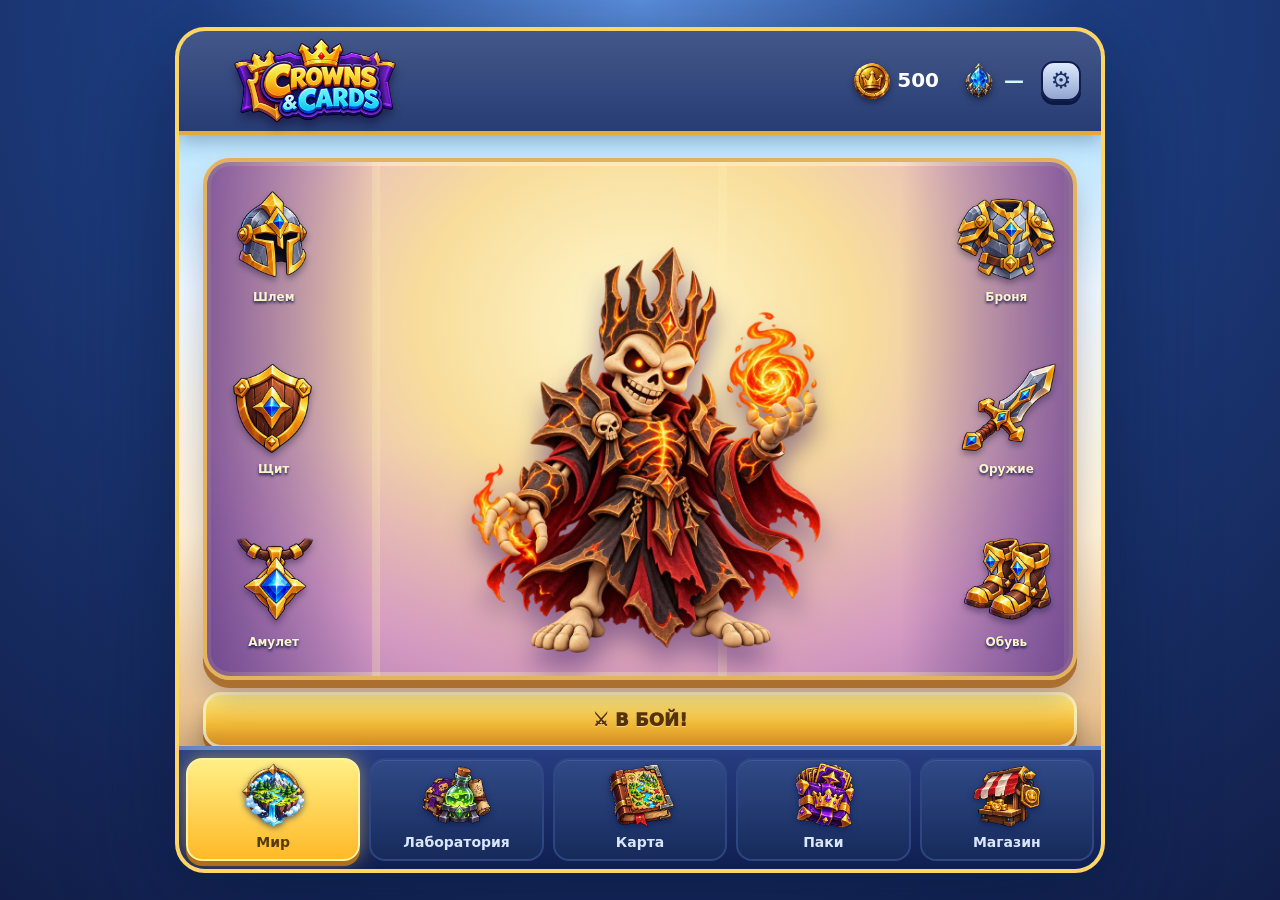
==== index.html @ 40d4e602 "Correct undead/special pack artwork and fill green cover tile" ====
<!DOCTYPE html>

<html lang="ru">
<head>
<base href="https://spyder2019-hue.github.io/Crowns-and-Cards/">
<meta charset="utf-8"/><meta content="#172532" name="theme-color"/><meta content="yes" name="apple-mobile-web-app-capable"/><meta content="width=device-width, initial-scale=1" name="viewport"/>
<title>Crowns &amp; Cards — Пять королевств · Мультяшное меню</title>
<meta name="cc-build" content="20261028-correct-packs-v10"><link rel="icon" type="image/webp" href="assets/branding/crowns-cards-logo.webp?art=20261026b">
<style>
/* css/00-base-and-early-ui.css */
/* Original style block 0 */

:root{--bg:#10131b;--panel:#1b2130;--panel2:#252d40;--gold:#e8bd69;--text:#f3f0e8;--muted:#a9b1c3;--red:#d86c6c;--green:#77c99a}*{box-sizing:border-box}body{margin:0;background:radial-gradient(ellipse at top,#263148 0,#10131b 55%);color:var(--text);font:15px/1.45 system-ui,-apple-system,Segoe UI,sans-serif;min-height:100vh}button{font:inherit;cursor:pointer;border:1px solid #59627a;border-radius:10px;padding:10px 13px;background:#303a50;color:var(--text);transition:.15s}button:hover{filter:brightness(1.15)}button:disabled{opacity:.4;cursor:not-allowed}.primary{background:#805d2e;border-color:#c49b51}.danger{background:#572f3b;border-color:#9b5965}.app{max-width:1100px;margin:auto;padding:16px}.top{display:flex;align-items:center;justify-content:space-between;gap:12px;flex-wrap:wrap;padding:14px 16px;background:#171d29e8;border:1px solid #3b455a;border-radius:16px;margin-bottom:14px}.brand{font-weight:900;letter-spacing:1px;color:var(--gold);font-size:20px}.sub{font-size:12px;color:var(--muted)}.resources{display:flex;gap:8px;flex-wrap:wrap}.resource{background:#252d3c;padding:7px 10px;border-radius:9px;border:1px solid #3a4458}.nav{display:flex;gap:8px;flex-wrap:wrap;margin-bottom:14px}.nav button.active{background:var(--gold);color:#231b10;border-color:var(--gold);font-weight:800}.layout{display:grid;grid-template-columns:1.2fr .8fr;gap:14px}.panel{background:#191f2beF;border:1px solid #3a4357;border-radius:16px;padding:16px;min-width:0}.panel h2,.panel h3{margin:0 0 10px}.muted{color:var(--muted)}.hero{display:flex;align-items:center;gap:14px}.portrait{width:76px;height:76px;border-radius:16px;background:linear-gradient(145deg,#7d5a31,#292b3d);display:grid;place-items:center;font-size:42px;border:1px solid #b88b49;flex-shrink:0}.bar{height:8px;background:#353d50;border-radius:20px;overflow:hidden;margin:5px 0 10px}.bar span{display:block;height:100%;background:var(--green)}.places,.cards{display:grid;grid-template-columns:repeat(auto-fit,minmax(135px,1fr));gap:10px}.place{background:linear-gradient(145deg,#29364a,#1a202d);border:1px solid #46516a;border-radius:13px;padding:12px;display:flex;flex-direction:column;gap:8px}.place .emoji{font-size:30px}.place strong{font-size:15px}.place small{color:var(--muted);min-height:35px}.unit{position:relative;text-align:left;min-height:155px;padding:10px;background:linear-gradient(160deg,#343d51,#1c2230);border:1px solid #606b82;border-radius:12px;display:flex;flex-direction:column;gap:4px}.unit .art{font-size:35px}.unit .count{position:absolute;right:8px;top:8px;background:#10131be8;border-radius:8px;padding:2px 7px;color:var(--gold);font-size:12px}.unit .type{color:var(--gold);font-size:11px;text-transform:uppercase;letter-spacing:.5px}.unit .stats{color:#c6ccda;font-size:12px;margin-top:auto}.filters{display:flex;gap:8px;flex-wrap:wrap;margin:10px 0}.battle-head{display:flex;justify-content:space-between;gap:10px;flex-wrap:wrap;align-items:center}.arena{display:grid;grid-template-columns:repeat(4,minmax(0,1fr));gap:7px;margin:14px 0}.tile{aspect-ratio:1/1;display:flex;align-items:center;justify-content:center;flex-direction:column;padding:4px;background:#202a31;border:1px solid #4c5c64;border-radius:10px;min-width:0}.tile.player{background:#213b36;border-color:#6eaa91}.tile.enemy{background:#452b35;border-color:#a86574}.tile.selected{outline:3px solid var(--gold);outline-offset:1px}.tile .uniticon{font-size:clamp(20px,4vw,32px)}.tile small{font-size:10px;color:#e4e6eb}.battle-log{background:#10151f;border:1px solid #343e50;border-radius:10px;padding:10px;max-height:135px;overflow:auto;color:#c5ccda;font-size:13px}.actions{display:flex;gap:8px;flex-wrap:wrap}.empty{padding:24px;text-align:center;color:var(--muted);border:1px dashed #46516a;border-radius:12px}.notice{padding:10px;border-radius:10px;background:#2a3028;border:1px solid #566548;color:#d5e4c8;margin-bottom:10px}.footer{color:#7e879a;text-align:center;padding:20px 0;font-size:12px}.hidden{display:none!important}@media(max-width:720px){.app{padding:9px}.layout{grid-template-columns:1fr}.panel{padding:13px}.top{padding:12px}.unit{min-height:140px}.arena{gap:5px}.tile{border-radius:7px}}


/* Original style block 1 */

:root{--bg:#090d16;--panel:#141b29;--panel2:#202b40;--gold:#f3cf83;--text:#f8f1df;--muted:#b5bdce;--red:#e46d73;--green:#8fe0ae}
body{background:radial-gradient(ellipse at 50% -15%,#52617b 0%,#202c42 26%,#0b111d 64%,#070a11 100%);background-attachment:fixed;font-family:Georgia,'Times New Roman',serif;letter-spacing:.1px}
body:before{content:"";position:fixed;inset:0;pointer-events:none;opacity:.16;background-image:radial-gradient(#e9d3a0 .65px,transparent .65px);background-size:19px 19px;mask-image:linear-gradient(to bottom,black,transparent 85%);z-index:-1}
.app{max-width:1240px;padding:18px}
.top{position:relative;overflow:hidden;background:linear-gradient(105deg,rgba(14,20,33,.98),rgba(34,40,57,.94) 55%,rgba(70,52,36,.92));border:1px solid #9d804d;border-radius:8px;padding:17px 20px;box-shadow:0 10px 30px #0007,inset 0 0 0 3px #c2a46a12;margin-bottom:12px}
.top:after{content:"✦";position:absolute;right:30%;top:-38px;font-size:170px;color:#f4d38a;opacity:.055;pointer-events:none}
.brand{font-family:Georgia,serif;font-size:clamp(20px,3vw,29px);letter-spacing:3px;color:#f6d995;text-shadow:0 2px 14px #e6b45a44}
.sub{font-family:system-ui,sans-serif;letter-spacing:.5px}
.resource{background:linear-gradient(180deg,#30374a,#171d2a);border:1px solid #8b744c;border-radius:4px;box-shadow:inset 0 1px #ffffff12;font-family:system-ui,sans-serif}
.nav{gap:6px;margin-bottom:15px;padding:6px;background:#0e1420cc;border:1px solid #39465b;border-radius:7px}
.nav button{flex:1;min-width:100px;border-radius:4px;background:linear-gradient(#29354b,#171e2c);border-color:#58647a;font-family:system-ui,sans-serif}
.nav button.active{background:linear-gradient(#ffe5a0,#c39a50);color:#241a0c;border-color:#ffe4a0;box-shadow:0 0 18px #d7a84d30}
.panel{position:relative;overflow:hidden;background:linear-gradient(145deg,rgba(28,37,54,.97),rgba(13,19,30,.98));border:1px solid #6c624f;border-radius:7px;padding:18px;box-shadow:0 12px 28px #0004,inset 0 1px #ffffff09}
.panel:before{content:"";position:absolute;top:0;left:0;right:0;height:2px;background:linear-gradient(90deg,transparent,#e4c17b,#6e7f9b,transparent);opacity:.8}
.panel h2{font-size:clamp(21px,2.4vw,27px);color:#f0d49a;text-shadow:0 2px 12px #0008}
.panel h3{color:#e9d6ad}
button{border-radius:4px;background:linear-gradient(#3a4961,#202b3c);border-color:#64728a;box-shadow:0 3px 0 #090d15, inset 0 1px #ffffff13;font-family:system-ui,sans-serif}
button:active{transform:translateY(1px);box-shadow:0 1px 0 #090d15}
.primary{background:linear-gradient(#d7b36d,#8b632e);border-color:#f0d28b;color:#1c160c;font-weight:800;text-shadow:0 1px #fff4}
.danger{background:linear-gradient(#874a50,#4d2733);border-color:#c37b7e}
.layout{gap:16px}
.places{grid-template-columns:repeat(auto-fit,minmax(170px,1fr));gap:12px}
.place{position:relative;overflow:hidden;min-height:220px;justify-content:flex-start;background:linear-gradient(155deg,#344b51 0%,#1c2c36 46%,#151c2b 100%);border:1px solid #71806d;border-radius:5px;padding:14px;box-shadow:inset 0 0 30px #0a101c66,0 5px 12px #0003}
.place:nth-child(2){background:linear-gradient(155deg,#5b4c49,#302b38 48%,#161c2b);border-color:#93816e}
.place:nth-child(3){background:linear-gradient(155deg,#653d39,#3b2632 45%,#171a28);border-color:#a76b5b}
.place:after{content:"";position:absolute;inset:0;pointer-events:none;background:linear-gradient(0deg,#080d17d9,transparent 72%)}
.place>*{position:relative;z-index:1}
.place .emoji{font-size:55px;filter:drop-shadow(0 6px 6px #0008);margin:2px 0 4px}
.place strong{font-size:18px;color:#f6e7c5}
.place small{font-family:system-ui,sans-serif;min-height:44px}
.place .sub{font-family:system-ui,sans-serif}
.hero{background:linear-gradient(110deg,#242e41,#121a28);padding:12px;border:1px solid #555d70;border-radius:5px}
.portrait{border-radius:5px;width:88px;height:88px;background:radial-gradient(circle at 50% 28%,#e8c878,#7e5735 45%,#22283b 76%);border:2px solid #e0bb6a;box-shadow:0 0 0 3px #d5b46a1a,0 6px 16px #0005}
.bar{height:9px;border:1px solid #566078;background:#0b111b;border-radius:2px}
.bar span{background:linear-gradient(90deg,#64ae85,#b7e4a1)}
.unit{overflow:hidden;min-height:190px;border-radius:5px;border:1px solid #6f7182;background:linear-gradient(155deg,#3d4559,#252b3d 55%,#171d2b);box-shadow:inset 0 1px #ffffff15,0 6px 12px #0003;transition:transform .18s,border-color .18s,box-shadow .18s}
.unit:hover{transform:translateY(-3px);border-color:#e3c47b;box-shadow:0 9px 22px #0006,0 0 16px #d6b15d1a}
.unit:before{content:"";position:absolute;inset:0;pointer-events:none;background:linear-gradient(135deg,#ffffff12,transparent 36%,#080c151c)}
.unit .art{height:92px;display:grid;place-items:center;margin:-10px -10px 4px;background:radial-gradient(ellipse at 50% 100%,#c3a15c44,transparent 66%),linear-gradient(180deg,#48546a,#252d40);font-size:52px;filter:drop-shadow(0 5px 5px #0008)}
.unit .type{font-family:system-ui,sans-serif;letter-spacing:1px}
.unit .stats{font-family:system-ui,sans-serif}
.unit .count{border:1px solid #8f784c;border-radius:3px;color:#ffe2a0}
.arena{gap:8px;padding:10px;background:radial-gradient(ellipse at center,#35433d,#111923 75%);border:1px solid #766648;border-radius:5px;box-shadow:inset 0 0 30px #0008}
.tile{border-radius:4px;background:linear-gradient(145deg,#283a3b,#18252b);border:1px solid #50665e;box-shadow:inset 0 0 10px #0004}
.tile.player{background:linear-gradient(145deg,#315b4c,#1b3835);border-color:#8ac6a4;box-shadow:inset 0 0 14px #9ee8bc17}
.tile.enemy{background:linear-gradient(145deg,#613b47,#321f2b);border-color:#bd7781;box-shadow:inset 0 0 14px #f38b9915}
.tile.selected{outline:3px solid #f7d47f;box-shadow:0 0 18px #f1cb6b55;z-index:2}
.tile .uniticon{filter:drop-shadow(0 3px 2px #0008)}
.battle-log{font-family:system-ui,sans-serif;background:#0b111b;border-color:#4b5366}
.notice{background:linear-gradient(90deg,#343b2a,#252e28);border-color:#849366}
.footer{font-family:system-ui,sans-serif;letter-spacing:.4px}
@media(max-width:720px){.app{padding:8px}.top{padding:13px}.resources{width:100%}.resource{flex:1;text-align:center}.panel{padding:13px}.place{min-height:205px}.unit{min-height:175px}.unit .art{height:80px;font-size:46px}.nav button{min-width:calc(50% - 8px)}.arena{padding:6px;gap:5px}}


/* Original style block 2 */

.world-banner{position:relative;min-height:245px;display:flex;align-items:center;overflow:hidden;margin:0 0 16px;padding:27px 30px;border:1px solid #9c8150;border-radius:7px;background:linear-gradient(90deg,#111927 0%,#1d2a3b 48%,#342e37 100%);box-shadow:0 14px 35px #0006,inset 0 0 0 3px #d8b56b0d}
.world-banner:before{content:"";position:absolute;inset:0;background:linear-gradient(90deg,#101724 0%,#101724e8 38%,#10172435 75%,#10172477),radial-gradient(ellipse at 75% 45%,#c98c4a44,transparent 42%)}
.banner-copy{position:relative;z-index:2;max-width:570px}.eyebrow{font:700 11px/1.4 system-ui,sans-serif;letter-spacing:3px;color:#e5bf76}.banner-copy h1{font-size:clamp(30px,4.5vw,52px);line-height:.99;letter-spacing:-1px;margin:13px 0;color:#fff0d0;text-shadow:0 4px 16px #0008}.banner-copy h1 span{color:#f0c66e}.banner-copy p{font:14px/1.65 system-ui,sans-serif;color:#c1c8d5;max-width:440px;margin:14px 0 0}.banner-art{position:absolute;inset:0 0 0 45%;overflow:hidden;background:radial-gradient(ellipse at 66% 70%,#b36b3b66,transparent 45%)}.banner-art:before{content:"";position:absolute;bottom:-65px;left:3%;width:100%;height:155px;background:linear-gradient(160deg,#35463f,#111925 70%);clip-path:polygon(0 100%,10% 38%,20% 60%,35% 10%,48% 55%,62% 24%,78% 57%,90% 12%,100% 45%,100% 100%)}.moon{position:absolute;right:23%;top:23px;width:96px;height:96px;border-radius:50%;background:radial-gradient(circle at 35% 30%,#fff1c9,#d8a75f 65%,#8a573d);box-shadow:0 0 40px #efc36d55}.banner-dragon{position:absolute;right:11%;top:34px;font-size:clamp(75px,11vw,130px);filter:drop-shadow(0 10px 8px #0009);transform:rotate(-9deg)}.banner-hero{position:absolute;right:46%;bottom:17px;font-size:clamp(50px,7vw,83px);filter:drop-shadow(0 8px 6px #000a)}.banner-spark{position:absolute;right:39%;top:34%;font-size:34px;color:#ffe3a0;text-shadow:0 0 18px #f3cb70}.world-banner+ .layout{position:relative}
@media(max-width:620px){.world-banner{min-height:260px;padding:22px 18px;align-items:flex-start}.banner-copy{max-width:78%}.banner-copy h1{font-size:34px}.banner-copy p{font-size:12px;max-width:270px}.banner-art{left:25%;opacity:.72}.moon{width:64px;height:64px;right:17%;top:28px}.banner-dragon{right:0;top:67px;font-size:82px}.banner-hero{right:48%;bottom:10px;font-size:56px}.banner-spark{right:33%;top:39%}}


/* Original style block 3 */

.collection-toolbar{display:flex;align-items:center;justify-content:space-between;gap:12px;margin:14px 0 8px;padding:10px 12px;border:1px solid #61543c;background:#0b111bd9;color:#e7d5ad;font:11px/1.4 system-ui,sans-serif;letter-spacing:1.3px}
.collection-toolbar strong{font-size:13px;color:#ffe3a0;letter-spacing:.3px}
.collection-grid{display:grid;grid-template-columns:repeat(auto-fill,minmax(165px,1fr));gap:15px;align-items:stretch}
.trading-card{--rarity:#8b9ab0;position:relative;isolation:isolate;display:flex;flex-direction:column;min-width:0;padding:7px;border:1px solid var(--rarity);border-radius:8px;background:linear-gradient(145deg,#4b4c56,#191f2d 45%,#0c111c);box-shadow:0 7px 15px #0007,inset 0 0 0 2px #f4e1b01a;overflow:hidden;transition:transform .18s,box-shadow .18s,border-color .18s}
.trading-card:hover{transform:translateY(-5px) rotate(-.4deg);box-shadow:0 14px 25px #0009,0 0 16px color-mix(in srgb,var(--rarity) 28%,transparent)}
.trading-card:before{content:"";position:absolute;inset:3px;border:1px solid color-mix(in srgb,var(--rarity) 55%,transparent);border-radius:5px;pointer-events:none;z-index:-1}
.trading-card:after{content:"";position:absolute;inset:0;pointer-events:none;background:linear-gradient(120deg,#fff1,transparent 27%,transparent 72%,#e9cb7b0a)}
.rarity-обычная{--rarity:#9ca8b8}.rarity-редкая{--rarity:#58b5dc}.rarity-эпическая{--rarity:#bd82ff}.rarity-легендарная{--rarity:#f1c86c}
.tc-top{display:flex;align-items:center;justify-content:space-between;gap:5px;padding:5px 5px 7px;color:#fff2d0;font-weight:800;font-size:13px;text-shadow:0 2px 3px #000;min-height:32px}
.tc-level{font:10px system-ui,sans-serif;color:#ffe3a0;border:1px solid #bba16b88;border-radius:3px;padding:2px 4px;flex-shrink:0}
.tc-art{height:142px;position:relative;display:grid;place-items:center;overflow:hidden;border:1px solid color-mix(in srgb,var(--rarity) 70%,#30394a);border-radius:4px;background:radial-gradient(ellipse at 50% 58%,color-mix(in srgb,var(--rarity) 37%,transparent),transparent 58%),linear-gradient(180deg,#3b4658,#171e2c 78%);box-shadow:inset 0 0 22px #0009}
.tc-art:before,.tc-art:after{content:"";position:absolute;width:90px;height:90px;border:1px solid color-mix(in srgb,var(--rarity) 42%,transparent);transform:rotate(45deg);border-radius:15px}
.tc-art:after{width:112px;height:112px;opacity:.4}
.tc-glow{position:absolute;width:95px;height:95px;border-radius:50%;background:var(--rarity);filter:blur(34px);opacity:.22}
.tc-emoji{position:relative;z-index:1;font-size:clamp(55px,6vw,75px);filter:drop-shadow(0 8px 4px #000a);transform:translateY(-2px)}
.tc-rune{position:absolute;right:7px;bottom:4px;color:var(--rarity);font-size:18px;text-shadow:0 0 10px var(--rarity)}
.tc-info{padding:8px 4px 2px;display:flex;flex-direction:column;gap:5px;flex:1}
.tc-rarity{color:var(--rarity);font:800 10px system-ui,sans-serif;letter-spacing:1.5px;text-transform:uppercase}
.tc-type{font-size:12px;color:#d0d6e2}
.tc-stats{display:grid;grid-template-columns:1fr 1fr;gap:5px;margin-top:5px}
.tc-stats>div{display:flex;flex-direction:column;gap:3px;background:#0c111bd9;border:1px solid #69718466;border-radius:4px;padding:6px}
.tc-stats small{font:9px system-ui,sans-serif;color:#9da8bd;letter-spacing:.6px}
.tc-stats b{font:800 13px system-ui,sans-serif;color:#f8e6bb;white-space:nowrap}
.tc-footer{display:flex;justify-content:space-between;gap:5px;margin-top:7px;padding-top:6px;border-top:1px solid color-mix(in srgb,var(--rarity) 42%,transparent);font:8px system-ui,sans-serif;letter-spacing:.8px;color:#8f9bb0}
.tc-creature-img{position:absolute;inset:0;width:100%;height:100%;object-fit:contain;object-position:center 42%;z-index:2;display:block}.trading-card:has(.tc-creature-img) .tc-art{background:#8c76ac}.trading-card:has(.tc-creature-img) .tc-art:before,.trading-card:has(.tc-creature-img) .tc-art:after,.trading-card:has(.tc-creature-img) .tc-glow{display:none}.trading-card:has(.tc-creature-img) .tc-rune{z-index:3;text-shadow:0 2px 5px #342346}
@media(max-width:480px){.collection-grid{grid-template-columns:repeat(2,minmax(0,1fr));gap:9px}.tc-art{height:120px}.trading-card{padding:6px}.tc-top{font-size:12px}.tc-emoji{font-size:54px}.collection-toolbar{font-size:10px}}


/* Original style block 4 */

.world-rework{font-family:Georgia,'Times New Roman',serif;color:#e6dfc9}.world-heading{display:flex;justify-content:space-between;align-items:center;gap:20px;margin:5px 0 25px}.world-kicker,.side-kicker{font:700 10px/1.5 system-ui,sans-serif;letter-spacing:2.6px;color:#b6a47f}.world-heading h1{font-size:clamp(35px,5vw,62px);font-weight:400;letter-spacing:-1.5px;margin:5px 0 9px;color:#e8dfc6}.world-heading p{font-size:15px;color:#a7ada7;margin:0;max-width:600px;line-height:1.6}.world-chapter{font-size:42px;color:#c9b78b;text-align:center;line-height:1}.world-chapter span{font-size:18px;color:#777f79}.world-chapter small{display:block;font:10px system-ui,sans-serif;letter-spacing:3px;margin-top:8px;color:#9b9e93}.world-grid{display:grid;grid-template-columns:minmax(0,1.8fr) minmax(285px,1fr);gap:20px;align-items:start}.atlas-frame{background:#131d1b;border:1px solid #716a52;padding:8px;box-shadow:0 20px 60px #0007,inset 0 0 0 1px #181d19}.atlas-top{display:flex;justify-content:space-between;padding:10px 12px 15px;color:#b8ad8d;font:10px system-ui,sans-serif;letter-spacing:2px}.atlas-land{position:relative;aspect-ratio:900/650;min-height:390px;overflow:hidden;border:1px solid #69664c;background:#293d36}.atlas-land:after{content:'';position:absolute;inset:0;pointer-events:none;box-shadow:inset 0 0 95px 35px #101817c9}.atlas-terrain{position:absolute;width:100%;height:100%;inset:0}.atlas-node{position:absolute;z-index:2;display:flex;flex-direction:column;align-items:center;gap:6px;transform:translate(-50%,-50%);border:0;background:none;color:#f2e4bd;cursor:pointer;text-shadow:0 2px 9px #000;font-family:Georgia,serif}.atlas-node .node-symbol{display:grid;place-items:center;width:56px;height:56px;border:1px solid #c0ab79;border-radius:50%;background:radial-gradient(circle,#37473b,#15241f);font-size:32px;box-shadow:0 0 0 5px #15231c77,0 5px 22px #000a;transition:.2s}.atlas-node:hover .node-symbol,.atlas-node.chosen .node-symbol{border-color:#f2dba0;box-shadow:0 0 0 5px #d1b47c33,0 0 25px #d2ad6660;transform:scale(1.08)}.node-caption{font:700 10px system-ui,sans-serif;letter-spacing:1px;white-space:nowrap;background:#101d1cbd;padding:5px 8px;border:1px solid #95826066}.atlas-node.forest{left:23%;top:74%}.atlas-node.ruins{left:53%;top:47%}.atlas-node.dragon{left:77%;top:20%}.atlas-compass{position:absolute;right:5%;bottom:13%;font-size:42px;color:#c5b18a;opacity:.7;text-align:center}.atlas-compass small{display:block;font:11px system-ui}.atlas-bottom{position:absolute;z-index:2;bottom:10px;left:12px;font:10px system-ui,sans-serif;color:#c1b797;letter-spacing:1px}.world-side{display:flex;flex-direction:column;gap:16px}.region-details,.expedition-panel{border:1px solid #5c5747;background:linear-gradient(155deg,#242c2a,#151d1c);padding:22px;box-shadow:0 12px 32px #0005}.region-engraving{display:grid;place-items:center;height:100px;margin:14px 0 18px;background:linear-gradient(120deg,#354238,#1c2926);border:1px solid #626b59;color:#c5b488;font-size:70px;text-shadow:0 4px 15px #000}.region-engraving.ruins{background:linear-gradient(120deg,#383b38,#222526)}.region-engraving.dragon{background:linear-gradient(120deg,#44362e,#241e1d)}.region-details h2{font-size:29px;font-weight:400;margin:0 0 8px;color:#e7dcc3}.region-details p{font:13px/1.65 system-ui,sans-serif;color:#b5b9b1;margin:0}.region-rule,.side-divider{height:1px;background:#5e604e;margin:18px 0}.region-stats{display:grid;grid-template-columns:1fr 1fr;gap:12px}.region-stats small{display:block;font:9px system-ui,sans-serif;letter-spacing:1.5px;color:#9fa49a}.region-stats strong{display:block;font:16px Georgia,serif;color:#ddcc9f;margin-top:5px}.march-btn{display:flex;justify-content:space-between;width:100%;padding:14px 16px;margin-top:20px;background:#9b8254;color:#101714;border:1px solid #d2b782;font:700 13px system-ui,sans-serif;letter-spacing:.5px;cursor:pointer}.march-btn:hover{background:#c7a86d}.march-btn:disabled{opacity:.4;cursor:not-allowed}.risk-note{display:block;text-align:center;font:10px/1.5 system-ui,sans-serif;color:#aaa99b;margin-top:10px}.region-cleared{font:12px system-ui;color:#b4c4a0;margin-top:14px}.expedition-panel #hero-summary .hero{gap:10px}.expedition-panel #hero-summary .portrait{font-size:24px}.expedition-panel #hero-summary h3{margin:0}.expedition-panel #army-summary{font:12px/1.8 system-ui,sans-serif;color:#c9c9bb;max-height:135px;overflow:auto;margin-top:10px}.supply-btn{width:100%;margin-top:17px;border:1px solid #77745c;background:transparent;color:#cdbd99;padding:10px;font:12px system-ui,sans-serif;cursor:pointer}.supply-btn:disabled{opacity:.4}.expedition-panel .sub{font-size:11px;color:#8d998f;margin-top:8px}@media(max-width:850px){.world-grid{grid-template-columns:1fr}.world-side{display:grid;grid-template-columns:1fr 1fr}.atlas-land{min-height:350px}}@media(max-width:580px){.world-heading{align-items:flex-start}.world-chapter{display:none}.world-side{grid-template-columns:1fr}.atlas-land{min-height:285px}.atlas-top{font-size:8px;letter-spacing:1px}.atlas-node .node-symbol{width:42px;height:42px;font-size:24px}.node-caption{font-size:8px;letter-spacing:0}.atlas-bottom{font-size:8px}.region-engraving{height:70px;font-size:45px}}


/* Original style block 5 */
.gothic-world{max-width:850px;margin:auto;font-family:Georgia,serif}.gothic-hero-scene{height:clamp(410px,66vw,600px);position:relative;overflow:hidden;border:1px solid #746247;border-radius:5px;background:radial-gradient(ellipse at 50% 30%,#4b4c57 0%,#1b222b 42%,#0d1017 80%)}.gothic-moon{position:absolute;top:8%;left:40%;width:180px;aspect-ratio:1;border-radius:50%;background:#b6b3a4;filter:blur(8px);opacity:.17}.gothic-arches{position:absolute;inset:0;background:repeating-linear-gradient(90deg,transparent 0 19%,#080a0e 19.5% 21%,transparent 21.5% 39%);opacity:.38}.hero-figure{position:absolute;bottom:-40px;left:50%;transform:translateX(-50%);height:93%;width:min(76%,380px);filter:drop-shadow(0 20px 18px #000)}.hero-figure svg{height:100%;width:100%}.scene-shade{position:absolute;inset:0;background:linear-gradient(0deg,#0c0e13 0%,transparent 37%)}.scene-caption{position:absolute;bottom:22px;left:24px;right:24px;text-align:center}.scene-caption span{font:11px system-ui;letter-spacing:2px;color:#c4a977}.scene-caption h1{font:normal 42px Georgia,serif;margin:4px;color:#f1e5cc}.scene-caption p{color:#c6c0b7;margin:0}.world-simple-actions{display:grid;grid-template-columns:1fr 1fr;gap:10px;margin:13px 0 26px}.world-simple-actions button{border-radius:4px;background:#28252a;border-color:#796449;color:#e9d7b5;padding:15px}.world-simple-actions button:first-child{background:#806443;color:#fff0d6}.world-simple-bottom{max-width:650px;margin:auto}.world-simple-title{font-size:24px;margin:0 0 12px;color:#e5d7be}.world-locations{display:grid;gap:8px;margin-bottom:16px}.world-locations button{display:flex;justify-content:space-between;text-align:left;border-radius:3px;background:#1c2028;border:1px solid #41434b;padding:15px 17px;color:#e5ddcc}.world-locations button.selected{border-color:#c3a574;background:#303039}.world-locations span{font-size:23px;line-height:18px;color:#bda47b}.gothic-world .region-details{margin:0 0 14px;border-radius:4px}.gothic-world .region-engraving{display:none}.gothic-world .expedition-panel{margin-bottom:25px;border-radius:4px}.gothic-world .expedition-panel #hero-summary{margin-top:12px}@media(max-width:550px){.gothic-hero-scene{height:450px}.hero-figure{height:86%;bottom:-22px}.scene-caption h1{font-size:34px}.world-simple-actions button{font-size:13px}}.hero-upgrade-menu,.settings-menu{margin:12px 0;border:1px solid #635640;background:#1a1a21;padding:12px;color:#e4d3b0}.hero-upgrade-menu summary,.settings-menu summary{cursor:pointer;font-weight:600}.upgrade-inner{padding:10px 0 0}.upgrade-inner button{margin-top:10px}.settings-menu{margin-top:22px}


/* Original style block 6 */

/* Compact gothic hero screen, no gameplay changes */
.gothic-world{max-width:850px;margin:auto}
.gothic-hero-scene{height:265px!important;min-height:0!important;margin-bottom:8px!important}
.hero-figure{height:100%!important;bottom:-38px!important;right:8%!important}
.scene-caption{bottom:14px!important;left:20px!important}
.scene-caption h1{font-size:30px!important;margin:3px 0!important}
.scene-caption p{font-size:12px!important;margin:2px 0!important}
.world-simple-actions{margin:8px 0 15px!important;gap:8px!important}
.world-simple-actions button{padding:9px 12px!important;font-size:13px!important}
.world-simple-title{font-size:18px!important;margin:0 0 8px!important}
.world-locations{gap:5px!important;margin-bottom:10px!important}
.world-locations button{padding:9px 12px!important;font-size:13px!important}
.gothic-world .region-details,.gothic-world .expedition-panel{padding:12px!important;margin-bottom:10px!important}
.gothic-world .region-details h2{font-size:20px!important}
.gothic-world .expedition-panel .hero{padding:7px!important;gap:9px!important}
.gothic-world .expedition-panel .portrait{width:42px!important;height:42px!important;font-size:24px!important;border-radius:5px!important}
.gothic-world .expedition-panel .hero h3{font-size:16px!important;margin:0!important}
.gothic-world .expedition-panel .hero+.muted{font-size:12px!important}
.hero-upgrade-menu,.settings-menu{padding:8px 10px!important;margin:8px 0!important;font-size:13px!important}
.gothic-world #army-summary{font-size:12px!important;line-height:1.5!important;columns:2}
.gothic-world .side-kicker{font-size:9px!important}
@media(max-width:550px){.gothic-hero-scene{height:230px!important}.hero-figure{height:94%!important;right:-4%!important;bottom:-22px!important}.scene-caption h1{font-size:27px!important}.scene-caption{left:13px!important}.world-simple-actions button{padding:9px 6px!important}.gothic-world .region-details,.gothic-world .expedition-panel{padding:10px!important}}


/* Original style block 7 */

.world-stage{display:grid;grid-template-columns:minmax(0,1.35fr) minmax(280px,1fr);gap:12px;align-items:stretch}
.world-stage .gothic-hero-scene{height:auto!important;min-height:310px!important;margin:0!important}
.world-stage .world-simple-bottom{min-width:0;margin:0!important;padding:12px!important;background:#151a25;border:1px solid #65573f;border-radius:7px}
.world-stage .region-details{padding:9px!important;margin:8px 0!important}
.world-stage .region-engraving{display:none!important}
.world-stage .region-details h2{font-size:17px!important;margin:4px 0!important}
.world-stage .region-details p{font-size:12px!important;margin:4px 0!important}
.world-stage .region-stats{margin:7px 0!important}
.world-stage .world-simple-title{font-size:16px!important}
.world-stage .world-locations{gap:5px!important}
.world-stage .world-locations button{padding:8px!important}
.world-stage .expedition-panel{display:none!important}
.world-hero-bottom{margin-top:12px;padding:12px;background:#151a25;border:1px solid #65573f;border-radius:7px}
.world-hero-bottom .expedition-panel{margin:0!important}
.world-hero-bottom #army-summary{columns:unset!important;display:flex;gap:6px;flex-wrap:wrap}
.army-chip{display:inline-flex;align-items:center;gap:5px;border:1px solid #766548;background:#242936;padding:6px 9px;border-radius:5px;font-size:12px}
.army-equipped{display:grid;grid-template-columns:repeat(4,minmax(0,1fr));gap:9px;margin:14px 0}
.army-slot{border:1px dashed #66583d;min-height:126px;display:flex;align-items:center;justify-content:center;flex-direction:column;background:#151a23;border-radius:6px;color:#a69b83;text-align:center;padding:8px;cursor:pointer}
.army-slot.filled{border-style:solid;border-color:#b99a5e;background:#262532;color:#eee2c6}
.army-slot .army-emoji{font-size:33px}.army-slot small{font-size:11px;color:#b8af9e}
.army-pool{display:grid;grid-template-columns:repeat(auto-fill,minmax(120px,1fr));gap:9px}
.army-choice{border:1px solid #55566a;background:#252b38;border-radius:6px;padding:12px 7px;text-align:center;min-height:115px}
.army-choice.chosen{border-color:#e1b96a;background:#3b352d;box-shadow:inset 0 0 0 1px #bfa166}
.army-choice .army-emoji{display:block;font-size:35px}.army-choice small{display:block;color:#b9b3a9;font-size:11px}
@media(max-width:650px){.world-stage{grid-template-columns:minmax(0,1fr) minmax(0,1fr);gap:7px}.world-stage .gothic-hero-scene{min-height:300px!important}.world-stage .world-simple-bottom{padding:7px!important}.world-stage .world-locations button{font-size:11px!important;padding:7px 4px!important}.world-stage .region-details{padding:6px!important}.world-stage .region-details h2{font-size:14px!important}.world-stage .region-details p,.world-stage .risk-note{font-size:10px!important}.world-stage .region-stats{gap:5px!important}.world-stage .region-stats strong{font-size:11px!important}.world-stage .march-btn{font-size:12px!important;padding:8px 5px!important}.world-stage .world-simple-title{font-size:13px!important}.world-stage .scene-caption h1{font-size:22px!important}.world-stage .scene-caption{left:8px!important}.world-stage .hero-figure{right:-20%!important}.army-equipped{gap:5px}.army-slot{min-height:95px;padding:4px}.army-slot .army-emoji{font-size:25px}.army-slot small{font-size:9px}}


/* Original style block 8 */

#collection-cards.collection-grid{display:grid;grid-template-columns:repeat(auto-fill,minmax(195px,1fr));gap:13px}
.skeleton-card{background:#141922;border:1px solid #605747;border-radius:8px;overflow:hidden;cursor:pointer;color:#e9dfcb;transition:border-color .2s,transform .2s;min-width:0}.skeleton-card:hover{border-color:#c6a66b;transform:translateY(-2px)}.skeleton-card.equipped{border-color:#d8b36a;box-shadow:0 0 0 1px #d8b36a66}.skeleton-art{width:100%;aspect-ratio:494/327;background-size:contain;background-position:center;background-repeat:no-repeat;background-color:#11151c}.skeleton-meta{padding:9px 10px;display:flex;flex-direction:column;gap:4px}.skeleton-meta strong{font-size:14px}.skeleton-meta small{font-size:10px;color:#b9b0a2}.skeleton-stats{display:flex;justify-content:space-between;color:#e2c58b;font-weight:700}.army-choice img{display:block;width:100%;aspect-ratio:494/327;object-fit:contain;border-radius:3px;margin-bottom:8px}.army-choice{padding:6px!important}.army-choice b{display:block;font-size:12px}.army-slot img{width:100%;height:75px;object-fit:contain;border-radius:3px}.army-slot{gap:4px}.army-slot b{font-size:11px}.battle-art{width:100%;height:70px;object-fit:contain}.pack-art{width:100%;aspect-ratio:494/327;object-fit:contain}.collection-toolbar{display:none!important}@media(max-width:560px){#collection-cards.collection-grid{grid-template-columns:repeat(2,minmax(0,1fr));gap:8px}.skeleton-meta{padding:7px}.skeleton-meta strong{font-size:12px}.army-slot img{height:54px}}


</style>
<style>
/* css/10-cathedral-and-navigation.css */
/* Original style block 9 */

:root{--bg:#090e15;--panel:#111922;--panel2:#202935;--gold:#d5ad6b;--text:#e9dfcd;--muted:#a6a29a}
body{background:linear-gradient(90deg,#070b11ed,#101722df 50%,#070b11ef),radial-gradient(ellipse at 50% 0,#344253,#070b11 70%);font-family:Georgia,'Times New Roman',serif}
body:before{content:'';position:fixed;inset:0;z-index:-1;opacity:.19;pointer-events:none;background:repeating-linear-gradient(90deg,transparent 0 14%,#7d8b951b 14.1% 14.5%,transparent 14.6% 17%),radial-gradient(ellipse at 50% 4%,#7c8b9c44,transparent 50%)}
.app{max-width:1420px}.top{background:linear-gradient(100deg,#0b111a,#18202b,#0b111a);border:1px solid #6b5537;border-radius:2px;box-shadow:0 8px 32px #0009}.brand{font-size:clamp(22px,2.5vw,31px);letter-spacing:2px;font-family:Georgia,serif;text-shadow:0 3px 5px #000}.nav{gap:0;border-bottom:1px solid #725c3d;margin-bottom:17px;justify-content:center;background:#0b1119e0}.nav button{border:0;border-radius:0;background:transparent;padding:14px clamp(12px,3vw,32px);color:#c1b19a;font-size:16px}.nav button.active{background:linear-gradient(#26374b,#142536)!important;color:#eaf5ff!important;border-bottom:2px solid #77bff0!important;box-shadow:inset 0 0 18px #5295c53d}.panel{border-radius:3px;background:#121a24e8;border-color:#66553c}button{border-radius:3px}.resource{border-radius:2px;background:#131c28;border-color:#5c4e39}
.packs-screen{background:radial-gradient(ellipse at 55% 0,#32435455,transparent 55%),linear-gradient(#0c131dbb,#080d15e8);border:1px solid #655238;padding:clamp(14px,2.3vw,30px);min-height:640px;box-shadow:inset 0 0 80px #0008}.packs-heading{text-align:center;margin:0 0 25px}.packs-heading small{font-size:11px;letter-spacing:3px;color:#c2a372}.packs-heading h2{font-size:clamp(28px,3.5vw,46px);font-weight:normal;margin:4px 0;color:#f2dbaf}.packs-heading p{color:#b8b3aa;margin:0;font-size:14px}.packs-layout{display:grid;grid-template-columns:minmax(190px,.8fr) minmax(250px,1.25fr) minmax(220px,1fr);gap:clamp(12px,2vw,27px);align-items:start}.pack-menu{display:grid;gap:12px}.pack-menu-item{display:flex;align-items:center;text-align:left;gap:12px;background:linear-gradient(105deg,#111923,#0b1119);border:1px solid #61513d;min-height:77px;color:#dfc8a1;padding:12px}.pack-menu-item.selected{border-color:#e4b66b;box-shadow:0 0 0 1px #7e5a29,inset 0 0 25px #b9882730,0 0 22px #b5842826}.pack-menu-item>span:nth-child(2){flex:1}.pack-menu-item b,.pack-menu-item small{display:block}.pack-menu-item b{font-size:16px;font-weight:normal}.pack-menu-item small{font-size:11px;color:#a8a29a;margin-top:4px}.pack-symbol{font-size:32px;color:#d4b176}.pack-focus{text-align:center;min-width:0}.pack-image{height:340px;max-width:380px;margin:auto;background:radial-gradient(ellipse at 50% 55%,#20425c 0%,#111b2a 45%,#090e17 78%);border:2px solid #827257;box-shadow:inset 0 0 40px #000,0 15px 40px #0009;position:relative;overflow:hidden}.pack-image:before,.pack-image:after{content:'✦';position:absolute;top:9px;color:#bca171;font-size:25px;z-index:2}.pack-image:before{left:12px}.pack-image:after{right:12px}.pack-art-inner{width:100%;height:100%;background-position:center;background-repeat:no-repeat;background-size:contain;filter:drop-shadow(0 0 20px #49a8e055)}.pack-title{font-size:27px;color:#e9cb90;letter-spacing:1.4px;margin:14px 0 4px}.pack-focus p{color:#b6b1a8;font-size:13px;min-height:22px}.summon-button{width:min(100%,380px);padding:15px 10px;background:linear-gradient(180deg,#193f5c,#101e30);border:2px solid #72b6e7;box-shadow:0 0 22px #329add55,inset 0 0 18px #63b2ee33;color:#e9f5ff;font-size:16px;letter-spacing:1px}.pack-preview{min-width:0}.preview-heading,.recent-title{font-size:12px;letter-spacing:2px;color:#d2b27c;border-bottom:1px solid #574936;padding-bottom:10px;margin-bottom:12px}.pack-preview-cards{display:grid;grid-template-columns:repeat(2,minmax(0,1fr));gap:11px}.preview-card{border:1px solid #67573e;background:#101720;overflow:hidden;min-width:0}.preview-card img{width:100%;aspect-ratio:1/1;object-fit:contain;display:block;background:#111923}.preview-card strong{display:block;font-size:12px;padding:8px 5px;color:#e1d2b5;font-weight:normal;text-align:center}.recent-title{margin-top:18px}.pack-rewards{display:grid;grid-template-columns:repeat(3,minmax(0,1fr));gap:8px;margin-top:12px}.pack-rewards .preview-card img{aspect-ratio:1/1}.pack-rewards .preview-card strong{font-size:11px}.hero-collection-card{display:flex;gap:10px;align-items:center;border:1px solid #6a573d;background:#151e29;padding:10px;margin:10px 0}.hero-collection-card img{width:90px;height:80px;object-fit:cover;object-position:center}.hero-collection-card strong{color:#e6cc9d}
@media(max-width:850px){.packs-layout{grid-template-columns:1fr 1.4fr}.pack-preview{grid-column:1/-1}.pack-preview-cards{grid-template-columns:repeat(4,minmax(0,1fr))}.pack-image{height:300px}}
@media(max-width:530px){.packs-layout{grid-template-columns:1fr}.pack-menu{grid-template-columns:1fr 1fr}.pack-menu-item{padding:8px;min-height:66px}.pack-symbol{font-size:23px}.pack-menu-item b{font-size:13px}.pack-menu-item small{font-size:10px}.pack-image{height:290px}.pack-preview{grid-column:auto}.pack-preview-cards{grid-template-columns:repeat(2,minmax(0,1fr))}.nav button{font-size:12px;padding:12px 10px}.packs-screen{padding:12px}}


/* Original style block 10 */

html{min-height:100%;background:#070b11}
body{background:#080b11!important;min-height:100vh;position:relative;isolation:isolate}
body::before{content:""!important;position:fixed!important;inset:0!important;z-index:-2!important;opacity:1!important;pointer-events:none!important;background:linear-gradient(90deg,rgba(5,8,13,.52),rgba(5,8,13,.28) 48%,rgba(5,8,13,.58)),linear-gradient(0deg,rgba(4,6,10,.60),rgba(4,6,10,.12) 40%,rgba(4,6,10,.42)),url("assets/backgrounds/cathedral.jpg") center center / cover no-repeat!important;mask-image:none!important}
body::after{content:"";position:fixed;inset:0;z-index:-1;pointer-events:none;background:rgba(4,7,13,.18)}
.app{position:relative;z-index:0}
.top,.nav,.panel,.gothic-world,.world-banner,.army-panel,.pack-panel{backdrop-filter:blur(8px)}
.top{background:linear-gradient(110deg,rgba(9,13,21,.94),rgba(16,23,35,.88))!important}
.nav{background:rgba(8,12,20,.88)!important}
.panel{background:linear-gradient(150deg,rgba(17,23,35,.93),rgba(8,12,21,.91))!important}
@media(max-width:720px){body::before{background-position:52% center!important}.panel{backdrop-filter:blur(5px)}}


/* Original style block 11 */

:root{--gold:#d9b780;--muted:#b4aa9c}
body{font-family:Georgia,'Times New Roman',serif!important}
.app{max-width:1660px!important;margin:auto!important;padding:0 22px 22px 300px!important;min-height:100vh}
.top{min-height:95px!important;background:transparent!important;border-bottom:1px solid #94744b55!important;display:flex!important;justify-content:flex-end!important;padding:18px 12px!important}
.top .brand,.top .sub{display:none!important}
.top .resources{display:flex;gap:12px;align-items:center}
.resource{border:1px solid #96724a!important;background:#070b12db!important;color:#e6c38b!important;border-radius:2px!important;box-shadow:0 0 16px #0007}
.nav{position:absolute!important;top:23px;left:320px;right:370px;z-index:8;background:#070b13d9!important;display:flex!important;justify-content:center!important;gap:0!important;border:1px solid #8c69464d!important;border-radius:0!important;overflow:visible!important;padding:0!important}
.nav button{border:0!important;border-right:1px solid #86633e4a!important;background:transparent!important;color:#c9ab7c!important;border-radius:0!important;min-height:49px;padding:10px 18px!important;font-size:17px!important;white-space:nowrap}
.nav button.active,.gothic-sidebar button.active{background:linear-gradient(90deg,#092039,#0e304b,#091c2d)!important;color:#d7f1ff!important;border-color:#58b7ff!important;box-shadow:inset 0 0 12px #2fafff65,0 0 16px #209eff50!important;text-shadow:0 0 9px #5bc4ff}
.gothic-sidebar{position:fixed;z-index:12;top:0;bottom:0;left:max(0px,calc((100vw - 1660px)/2));width:275px;padding:16px 14px;background:linear-gradient(90deg,#06080dF5,#0a0e16dc);border-right:1px solid #98724775;display:flex;flex-direction:column;gap:5px;box-shadow:10px 0 40px #0009}
.side-logo{height:170px;text-align:center;color:#d9b77d;font-size:48px;line-height:1.05;text-shadow:0 3px 8px #000;display:flex;flex-direction:column;align-items:center;justify-content:center}
.side-logo span{font-size:29px;letter-spacing:1px;display:flex;flex-direction:column;font-weight:bold}.side-logo small{font-size:13px}
.gothic-sidebar button{width:100%;display:flex;gap:18px;align-items:center;text-align:left;background:#090c13dd!important;border:1px solid #8e6c46aa!important;border-radius:0!important;color:#e1c498!important;padding:14px 18px!important;font-size:20px!important;min-height:62px}
.gothic-sidebar button span{font-size:18px}
main{padding-top:20px!important}.gothic-world{display:grid!important;grid-template-columns:minmax(0,1.5fr) minmax(275px,0.95fr)!important;grid-template-areas:'heading heading' 'hero missions'!important;align-items:start;gap:18px!important;background:transparent!important;border:0!important;box-shadow:none!important;padding:0!important}
.gothic-world.hidden{display:none!important}
.world-title{grid-area:heading;padding:0 8px}.world-title h1{font-size:39px;font-weight:normal;color:#f6ead9;margin:0 0 4px}.world-title p{color:#c8bbab;margin:0 0 5px}
.gothic-hero-scene{grid-area:hero;min-height:520px!important;height:clamp(520px,65vh,730px)!important;background:linear-gradient(#070b1055,#070b1090)!important;border:1px solid #95754e77!important;border-radius:0!important;box-shadow:inset 0 0 75px #0009!important}
.gothic-hero-scene .hero-figure{max-height:83%!important}.scene-caption{background:linear-gradient(transparent,#080c15ed)!important}
.world-simple-bottom{grid-area:missions!important;background:#080c15c7!important;border:1px solid #96764b99!important;border-radius:0!important;padding:17px!important;min-width:0!important}
.world-simple-title{font-size:20px!important;color:#e4c392!important;text-align:center;letter-spacing:1px;margin:0 0 14px!important}
.world-locations{display:grid!important;grid-template-columns:1fr!important;gap:11px!important}
.world-locations button{min-height:86px!important;border:1px solid #97734899!important;border-radius:0!important;background:linear-gradient(110deg,#172234e8,#0b1019e8)!important;text-align:left!important;font-size:18px!important;color:#f0dec4!important;padding:16px!important}
.world-locations button.selected{border-color:#64a9d8!important;box-shadow:inset 0 0 14px #338cbd40!important}
.region-details{background:#0b101bd9!important;border:1px solid #98744770!important;border-radius:0!important;margin-top:14px!important}
.march-btn,.summon-button,.primary{background:linear-gradient(#78251d,#340c0d)!important;border:1px solid #b9855c!important;color:#f5d8ad!important;border-radius:2px!important;text-shadow:0 1px 3px #000!important}
.expedition-panel{border-top:1px solid #99744a77;margin-top:16px;padding-top:12px}
.panel,.packs-screen{background:#090d16d9!important;border:1px solid #9d7a5088!important;border-radius:0!important;box-shadow:0 10px 50px #0008!important}
.panel h2,.packs-heading h2{color:#ead1a7!important;font-weight:normal!important}
.footer{color:#8b8277!important}
@media(max-width:1200px){.app{padding-left:230px!important}.gothic-sidebar{width:215px}.side-logo{height:120px}.side-logo span{font-size:23px}.gothic-sidebar button{min-height:54px;padding:10px!important}.nav{left:245px;right:300px}.nav button{padding:9px!important;font-size:14px!important}}
@media(max-width:880px){.app{padding:0 12px 20px!important}.gothic-sidebar{display:none!important}.top{min-height:116px!important;align-items:flex-start!important;padding-top:12px!important}.nav{position:relative!important;left:auto!important;right:auto!important;top:auto!important;margin:0 0 14px!important;overflow-x:auto!important;justify-content:flex-start!important}.nav button{flex:1}.gothic-world{grid-template-columns:1fr!important;grid-template-areas:'heading' 'hero' 'missions'!important}.gothic-hero-scene{height:440px!important;min-height:440px!important}.world-title h1{font-size:30px}}
@media(max-width:540px){.top{min-height:64px!important}.top .resources{gap:5px}.resource{font-size:12px;padding:5px!important}.nav button{font-size:12px!important;padding:10px 7px!important}.gothic-hero-scene{height:350px!important;min-height:350px!important}.world-locations button{min-height:64px!important}.world-title p{font-size:13px}}


/* Original style block 12 */

/* Gothic reference interface: functional, responsive components */
:root{--metal:#b18b59;--blue:#6cc9ff}
body{background-color:#080b11!important;font-family:Georgia,'Times New Roman',serif!important}
body::before{filter:saturate(1.18) contrast(1.06)!important}
.app{max-width:1680px!important;padding-left:292px!important;padding-right:26px!important}
.gothic-sidebar{width:278px!important;background:linear-gradient(90deg,#030508ef,#070a11e3 85%,#070a1190)!important;border-right:0!important}
.side-logo{height:174px!important;font-size:60px!important;color:#e6c48b!important;text-shadow:0 2px 0 #39230c,0 6px 10px #000,0 0 16px #b58a4b70!important}
.side-logo span{font-size:32px!important;line-height:1.02!important}
.gothic-sidebar button{min-height:67px!important;border:1px solid #927044!important;background:linear-gradient(#11151ccf,#08090edb)!important;color:#e3c18e!important;box-shadow:inset 0 0 0 2px #18130e,0 3px 7px #0009!important}
.gothic-sidebar button.active{border:1px solid #84d8ff!important;box-shadow:inset 0 0 0 2px #245f87,0 0 13px #4cbaff!important}
.nav{left:315px!important;right:300px!important;top:28px!important;background:#07090fdc!important;border:1px solid #9e7b4f!important}
.nav button{font-size:17px!important;min-height:56px!important;padding:10px 17px!important}
.top{min-height:112px!important}
main{padding-top:5px!important}
.gothic-world{display:grid!important;grid-template-columns:minmax(0,1fr) minmax(320px,430px)!important;grid-template-areas:'heading missions' 'scene missions' 'squad battle'!important;grid-template-rows:auto minmax(410px,1fr) auto!important;gap:13px 18px!important;min-height:calc(100vh - 145px)!important}
.world-title{grid-area:heading!important;padding:5px 14px!important;align-self:start!important}
.world-title h1{font-size:48px!important;color:#f2e1c5!important;text-shadow:0 4px 7px #000!important}
.world-title p{font-size:18px!important;max-width:420px!important;line-height:1.45!important;color:#c8c5c3!important}
.gothic-hero-scene{grid-area:scene!important;background:transparent!important;border:0!important;box-shadow:none!important;min-height:390px!important;height:auto!important;position:relative!important;pointer-events:none}
.scene-caption{position:absolute!important;bottom:5px!important;left:10px!important;right:auto!important;width:min(380px,100%)!important;padding:14px!important;background:linear-gradient(90deg,#070a12ed,#080b13aa,transparent)!important;border-left:2px solid #b58c55!important;pointer-events:auto}
.scene-caption .scene-kicker{color:#c1a67b!important}
.world-simple-bottom{grid-area:missions!important;align-self:stretch!important;background:transparent!important;border:0!important;padding:0!important;box-shadow:none!important;display:flex!important;flex-direction:column!important;gap:12px!important}
.world-simple-title{font-size:22px!important;text-align:center!important;background:#060911cf!important;border:1px solid #967344!important;padding:10px!important;color:#f3d6a6!important}
.world-locations{display:flex!important;flex-direction:column!important;gap:13px!important}
.world-locations button{position:relative!important;isolation:isolate!important;overflow:hidden!important;min-height:139px!important;padding:20px 24px!important;display:flex!important;flex-direction:column!important;justify-content:space-between!important;text-align:left!important;border:2px solid #a17b4c!important;background:#090e19!important;color:#f4e9d9!important;font-size:21px!important;text-shadow:0 2px 6px #000!important;box-shadow:inset 0 0 0 3px #15100d,0 5px 12px #0009!important}
.world-locations button:before{content:'';position:absolute;inset:0;z-index:-1;background:linear-gradient(90deg,#05070ce8,#05070c55 75%,#05070c3d),var(--mission-art) center/cover!important}
.world-locations button:after{content:'❯';position:absolute;right:18px;top:39%;color:#f2d29a;font-size:24px}
.world-locations button span{display:none!important}
.world-locations button small{font-size:13px;color:#dbc9ae;font-weight:normal}
.world-locations button.selected{border-color:#8bcfff!important;box-shadow:inset 0 0 0 2px #397b9d,0 0 14px #53bfff66!important}
.region-details{margin-top:auto!important;padding:12px!important;background:#070b13d9!important;border:1px solid #97764e!important;color:#e5d0b2!important}
.world-squad-panel{grid-area:squad!important;background:#080c14eb!important;border:1px solid #a07c50!important;padding:12px!important;align-self:end!important;box-shadow:inset 0 0 0 2px #211a14,0 8px 20px #000a!important;max-height:210px;overflow:auto}
.world-squad-panel .world-simple-title,.world-squad-panel h3{font-size:18px!important}
.world-squad-panel #army-summary{min-height:52px}
.world-squad-panel details{margin-top:7px!important}
.world-battle-action{grid-area:battle!important;align-self:end!important;width:100%;height:88px;font:30px Georgia,serif;color:#ffe0ad;background:linear-gradient(#7e1e19,#4c0b0d 60%,#280508);border:3px double #c69b63;box-shadow:inset 0 0 0 3px #3b0b0b,0 0 0 2px #100b0b,0 5px 22px #000c;cursor:pointer;text-shadow:0 3px 4px #000}
.world-battle-action:hover{filter:brightness(1.25)}
#tab-army:not(.hidden),#tab-collection:not(.hidden),#tab-packs:not(.hidden),#tab-battle:not(.hidden){background:#080c14c7!important;border:1px solid #97744b!important;box-shadow:0 10px 40px #0008!important;padding:24px!important}
button:focus-visible{outline:2px solid #83cfff;outline-offset:3px}
@media(max-width:1250px){.app{padding-left:235px!important}.gothic-sidebar{width:220px!important}.nav{left:245px!important;right:280px!important}.nav button{font-size:14px!important;padding:8px!important}.gothic-world{grid-template-columns:minmax(0,1fr) minmax(275px,350px)!important}.world-locations button{min-height:117px!important;font-size:17px!important}}
@media(max-width:880px){.app{padding:0 12px 24px!important}.gothic-sidebar{display:none!important}.nav{position:relative!important;left:auto!important;right:auto!important;top:auto!important}.gothic-world{grid-template-columns:1fr!important;grid-template-areas:'heading' 'scene' 'missions' 'squad' 'battle'!important;grid-template-rows:auto 260px auto auto auto!important}.gothic-hero-scene{min-height:260px!important}.world-locations button{min-height:95px!important}.world-battle-action{height:70px!important}.world-title h1{font-size:36px!important}}


/* Original style block 13 */

.gothic-world{max-width:none!important;width:100%!important;margin:0!important}
.gothic-world:not(.hidden){display:grid!important;grid-template-columns:minmax(0,1fr) minmax(300px,410px)!important;grid-template-areas:'heading missions' 'scene missions' 'squad battle'!important;grid-template-rows:auto minmax(320px,1fr) auto!important;align-items:stretch!important}
.gothic-hero-scene{grid-area:scene!important;height:auto!important;min-height:340px!important}
.world-simple-bottom{grid-area:missions!important}
.world-squad-panel{grid-area:squad!important}
.world-battle-action{grid-area:battle!important}
#tab-world.hidden{display:none!important}
@media(max-width:880px){
.gothic-world:not(.hidden){grid-template-columns:1fr!important;grid-template-areas:'heading' 'scene' 'missions' 'squad' 'battle'!important;grid-template-rows:auto 220px auto auto auto!important}
.gothic-hero-scene{height:220px!important;min-height:220px!important}
}


/* Original style block 14 */

@media(min-width:881px){
 #tab-world.gothic-world:not(.hidden){
  display:grid!important;
  grid-template-columns:minmax(0,1fr) minmax(300px,410px)!important;
  grid-template-areas:"squad missions" "scene missions"!important;
  grid-template-rows:auto minmax(390px,1fr)!important;
  gap:16px 20px!important;
  align-items:start!important;
 }
 #tab-world .world-squad-panel{
  grid-area:squad!important;
  justify-self:center!important;
  align-self:start!important;
  width:min(100%,670px)!important;
  max-height:none!important;
  overflow:visible!important;
 }
 #tab-world .gothic-hero-scene{grid-area:scene!important;min-height:360px!important}
 #tab-world .world-simple-bottom{grid-area:missions!important}
}
@media(max-width:880px){
 #tab-world.gothic-world:not(.hidden){
  display:grid!important;
  grid-template-columns:1fr!important;
  grid-template-areas:"squad" "scene" "missions"!important;
  grid-template-rows:auto minmax(220px,auto) auto!important;
 }
 #tab-world .world-squad-panel{grid-area:squad!important;max-height:none!important;overflow:visible!important}
 #tab-world .gothic-hero-scene{grid-area:scene!important}
 #tab-world .world-simple-bottom{grid-area:missions!important}
}


/* Original style block 15 */

/* Single navigation: gothic left sidebar. Keep resource header. */
.nav{display:none!important}
.app{padding-top:0!important}
@media (max-width:880px){
 .gothic-sidebar{display:flex!important;position:relative!important;left:auto!important;top:auto!important;bottom:auto!important;width:100%!important;min-height:0!important;height:auto!important;flex-direction:row!important;align-items:stretch!important;flex-wrap:wrap!important;padding:7px!important;gap:5px!important;overflow:visible!important;border:1px solid #947247!important;margin-bottom:8px!important}
 .gothic-sidebar .side-logo{display:none!important}
 .gothic-sidebar button{flex:1 1 95px!important;min-height:44px!important;padding:7px!important;font-size:13px!important}
 .app{padding:0 12px 24px!important}
}


/* Original style block 16 */

header.top{min-height:42px!important;height:auto!important;margin:0 0 5px!important;padding:4px 8px!important;border:0!important;border-radius:0!important;background:transparent!important;box-shadow:none!important;backdrop-filter:none!important;overflow:visible!important;justify-content:flex-end!important}
header.top:after{display:none!important}
header.top .resources{width:auto!important;gap:0!important;margin:0!important;display:flex!important;justify-content:flex-end!important}
header.top .resource:has(#gold){display:flex!important;align-items:center!important;gap:5px!important;flex:initial!important;border:0!important;background:transparent!important;box-shadow:none!important;padding:3px 5px!important;color:#e8c58c!important;font-size:19px!important;font-weight:600!important}
header.top .resource:not(:has(#gold)){display:none!important}
@media(max-width:880px){header.top{min-height:36px!important;padding:3px 5px!important}header.top .resources{width:auto!important}header.top .resource:has(#gold){font-size:16px!important}}


/* Original style block 17 */
.resources .resource{display:flex!important;align-items:center!important;gap:9px!important}.resources .resource[style*="display:none"]{display:none!important}.gold-coin-icon{flex:none;filter:drop-shadow(0 1px 4px #d7a53e88)}

/* Original style block 18 */

#tab-world .gothic-hero-scene{display:flex!important;justify-content:center!important;align-items:flex-start!important;padding:12px!important;min-height:500px!important;background:transparent!important;overflow:visible!important}
.hero-showcase{display:flex;flex-direction:column;align-items:center;gap:10px;width:min(100%,370px);position:relative;z-index:2}
.hero-showcase-label{font:700 12px Georgia;letter-spacing:3px;color:#d4bd85;text-shadow:0 2px 4px black}
.hero-showcase-card{width:min(100%,305px);aspect-ratio:3/4;position:relative;border:3px ridge #aa8c4d;border-radius:13px;box-shadow:0 0 0 3px #23180d,0 12px 30px #000c;overflow:hidden;background:#140e15}
.hero-showcase-card img{width:100%;height:100%;object-fit:cover;display:block}
.hero-showcase-card .hero-showcase-info{position:absolute;bottom:0;left:0;right:0;padding:35px 12px 13px;text-align:center;background:linear-gradient(transparent,#100c11 75%);color:#f6e5b8}
.hero-showcase-info strong{display:block;font:700 22px Georgia}.hero-showcase-info small{color:#e2c48c}
.hero-showcase-actions{display:flex;gap:10px;flex-wrap:wrap;justify-content:center}.hero-showcase-actions button,.hero-picker button,.shop-item button{border:1px solid #a88a4e;background:linear-gradient(#403025,#1b1616);color:#f3dca6;border-radius:6px;padding:11px 15px;cursor:pointer}
.hero-picker{background:#18131bf5;border:1px solid #947743;padding:12px;width:100%;max-height:300px;overflow:auto;box-shadow:0 10px 25px #000a}.hero-picker[hidden]{display:none}.hero-picker button{display:block;width:100%;text-align:left;margin:6px 0}.hero-picker button:disabled{opacity:.55;cursor:default}
.shop-page{padding:24px;color:#eadbb8}.shop-grid{display:grid;grid-template-columns:repeat(auto-fit,minmax(180px,1fr));gap:18px;margin-top:20px}.shop-item{border:1px solid #81683e;background:#1b161acc;padding:20px;text-align:center}.shop-item-icon{font-size:44px}.shop-item h3{color:#e9d4a4}
@media(max-width:880px){#tab-world .gothic-hero-scene{min-height:510px!important;height:auto!important}.hero-showcase-card{width:240px}}


</style><style>
/* css/20-world-hero-and-equipment.css */
/* Original style block 19 */

/* Permanent replacement for the obsolete 'Ваш отряд' top panel. */
#tab-world .equipment-legacy-data {display:none!important;visibility:hidden!important}
#tab-world .gothic-hero-scene,#tab-world .hero-showcase,#tab-world .equipment-stage,#tab-world .equipment-stage *{pointer-events:auto!important}
#tab-world.gothic-world:not(.hidden){display:grid!important;grid-template-columns:minmax(0,1.55fr) minmax(295px,.92fr)!important;grid-template-areas:"scene missions"!important;grid-template-rows:auto!important;align-items:start!important;column-gap:18px!important;row-gap:10px!important;margin:0!important;max-width:none!important}
#tab-world .gothic-hero-scene{grid-area:scene!important;display:block!important;background:transparent!important;min-height:565px!important;height:auto!important;padding:14px 0 26px!important;position:relative!important;overflow:visible!important;box-shadow:none!important}
#tab-world .world-simple-bottom{grid-area:missions!important;min-width:0!important}
#tab-world .hero-showcase{width:100%!important;max-width:none!important;display:block!important;min-height:520px!important;margin:auto!important}
#tab-world .hero-showcase-card{display:none!important}
.equipment-stage{display:grid;grid-template-columns:minmax(94px,1fr) minmax(230px,1.6fr) minmax(94px,1fr);column-gap:clamp(8px,2vw,30px);align-items:center;justify-items:center;position:relative;max-width:865px;min-height:520px;margin:0 auto;background:radial-gradient(ellipse at 50% 43%,rgba(15,36,49,.65),rgba(8,12,18,.04) 60%,transparent 80%)}
.equipment-column{display:flex;flex-direction:column;gap:clamp(23px,3.4vw,47px);align-items:center;justify-content:center;width:100%;padding-bottom:72px}
.equipment-slot{appearance:none;display:flex;align-items:center;justify-content:center;flex-direction:column;flex-shrink:0;border:2px solid #a58955!important;border-radius:50%!important;width:clamp(80px,9.2vw,118px);height:clamp(80px,9.2vw,118px);min-width:0!important;background:radial-gradient(circle at 38% 27%,#343b43,#17222b 50%,#0b0d13 74%)!important;color:#bba777!important;box-shadow:0 0 0 5px #0b1016,0 0 0 6px #5e4d39,0 8px 23px #000b,inset 0 0 25px #000a!important;cursor:pointer;position:relative;transition:transform .16s, box-shadow .16s;padding:7px!important;overflow:visible!important}
.equipment-slot:before{content:'';position:absolute;inset:5px;border:1px solid #947e5880;border-radius:50%;pointer-events:none}
.equipment-slot:hover,.equipment-slot:focus-visible{transform:translateY(-3px);box-shadow:0 0 0 5px #0b1016,0 0 0 6px #d4b577,0 0 19px #d6ae6b48,inset 0 0 22px #0008!important;outline:none}
.equipment-slot.equipped{border-color:#ebc87a!important;background:radial-gradient(circle at 43% 30%,#625338,#2a241a 65%,#111216)!important;color:#ffe1a1!important}
.equipment-slot-icon{font-family:Georgia,serif;font-size:clamp(25px,3vw,43px);line-height:1.05;filter:drop-shadow(0 2px 4px #000c);pointer-events:none}
.equipment-slot-label{font-family:Georgia,serif;font-size:clamp(8px,.8vw,10px);font-weight:700;line-height:1.1;letter-spacing:.7px;margin-top:4px;color:#d7c39b;pointer-events:none}
.equipment-slot.equipped:after{content:'✓';position:absolute;right:0;top:-5px;background:#233b32;color:#e8d39f;border-radius:50%;border:1px solid #a98d57;width:20px;height:20px;line-height:20px;font-size:12px}
.equipment-center{width:100%;max-width:365px;display:flex;flex-direction:column;align-items:center;justify-content:center;text-align:center;gap:8px;position:relative;z-index:1}
.equipment-orbit-ring{position:relative;width:clamp(208px,25vw,315px);height:clamp(208px,25vw,315px);border-radius:50%;display:grid;place-items:center;background:conic-gradient(from 25deg,#94704d,#ead19a 12%,#493825 22%,#a88d65 38%,#d1af72 55%,#544333 69%,#d8b979 88%,#94704d);padding:8px;box-shadow:0 0 0 4px #101015,0 0 0 5px #846b48,0 20px 55px #000b,0 0 40px #35a7bd18}
.equipment-orbit-ring:before{content:'✦';position:absolute;top:-16px;color:#ddc38a;font-size:25px;text-shadow:0 2px 9px #000}
.equipment-portrait{height:100%;width:100%;border-radius:50%;overflow:hidden;border:5px solid #151c26;background:radial-gradient(#17334a,#080d16);position:relative}
.equipment-portrait:after{content:'';position:absolute;inset:0;background:radial-gradient(ellipse at 50% 50%,transparent 43%,#05080bb8 100%);pointer-events:none}
.equipment-portrait img{display:block;width:100%;height:100%;object-fit:cover;object-position:center 40%;transform:scale(1.05)}
.equipment-hero-title{font:700 clamp(23px,2.6vw,31px)/1.2 Georgia,serif;color:#f1dcac;letter-spacing:2px;text-shadow:0 3px 9px #000}
.equipment-hero-subtitle{font:13px Georgia,serif;color:#c0b7a7}
.equipment-bonuses{color:#dfc487;font:12px Georgia,serif;letter-spacing:1px}
#tab-world .hero-showcase-actions{display:flex;justify-content:center;gap:8px!important;width:100%;flex-wrap:wrap;margin:6px 0 0}
#tab-world .hero-showcase-actions button{font:13px Georgia,serif!important;letter-spacing:.2px!important;padding:10px 12px!important}
#tab-world .hero-picker{width:min(360px,94vw);position:relative;z-index:8}
.equipment-upgrades{width:min(300px,100%);padding:12px;background:#121721f5;border:1px solid #9d8258;color:#dcc99e;border-radius:8px;font-size:13px;box-shadow:0 10px 22px #0009}
.equipment-upgrades button{display:block;margin:10px auto 0;padding:8px 12px;border:1px solid #b49b6c;border-radius:5px;background:#34281e;color:#f4dda7;cursor:pointer}
.equipment-upgrades button:disabled{opacity:.4;cursor:default}
.equipment-upgrades[hidden],.equipment-chooser[hidden],#tab-world .hero-picker[hidden]{display:none!important}
.equipment-chooser{position:absolute;z-index:12;top:8px;left:50%;transform:translateX(-50%);width:min(420px,92%);max-height:min(430px,75vh);overflow:auto;background:linear-gradient(#25303a,#10151b);border:2px solid #c09a5e;padding:16px;box-shadow:0 16px 70px #000e;border-radius:10px;color:#e9d7ad}
.equipment-chooser h3{margin:0 0 12px;font:22px Georgia;color:#eed49d}
.equipment-chooser button{cursor:pointer;border:1px solid #8e7958;padding:9px 12px;background:linear-gradient(#39362d,#181b1e);color:#e9d7ad;border-radius:5px}
.equipment-chooser .equipment-choice{display:flex;align-items:center;text-align:left;gap:9px;width:100%;margin:7px 0}
.equipment-choice .choice-icon{font-size:29px;min-width:36px;text-align:center}
.equipment-choice small{display:block;color:#b4aa95;margin-top:3px}
.equipment-choice.selected{border-color:#d9c281;background:#353326}
.equipment-chooser .equipment-chooser-footer{display:flex;justify-content:space-between;margin-top:12px;gap:8px}
.equipment-chooser .equipment-chooser-footer .equipment-store-link{background:#49301e;border-color:#c69a54}
.equipment-message{position:absolute;left:0;right:0;bottom:0;text-align:center;font:13px Georgia,serif;color:#e8d7aa;pointer-events:none}
#tab-shop .equipment-store-heading{display:flex;justify-content:space-between;align-items:center;gap:10px;margin-top:24px;border-bottom:1px solid #7a6344;padding-bottom:10px}
#tab-shop .equipment-store-heading small{font:11px Georgia;letter-spacing:2px;color:#bca27b}
#tab-shop .equipment-store-heading h3{margin:6px 0;color:#f1d69f;font-size:27px}
#tab-shop .equipment-store-heading p{margin:6px 0 0;color:#ada898;font-size:13px}
#tab-shop .equipment-store-tag{font:12px Georgia;color:#ead9b6;border:1px solid #7a6344;padding:9px 12px;white-space:nowrap}
#tab-shop .equipment-creatures-heading{margin-top:35px}
.equipment-store-grid{display:grid;grid-template-columns:repeat(auto-fill,minmax(190px,1fr));gap:15px;margin-top:18px}
.equipment-store-item{border:1px solid #7b6344;border-radius:9px;background:linear-gradient(145deg,#28303aeb,#15151be8 72%);padding:15px 12px;text-align:center;box-shadow:inset 0 0 0 1px #cc9f4633,0 10px 20px #0004}
.equipment-store-item .store-item-art{height:76px;width:76px;margin:0 auto 10px;border-radius:50%;border:2px solid #9f8659;display:grid;place-items:center;background:radial-gradient(#3b3c3e,#131820);font:45px Georgia;color:#e2c794}
.equipment-store-item strong{display:block;color:#f0d9a8;font:18px Georgia;margin:4px 0}
.equipment-store-item small{display:block;color:#b8ab98;font:12px Georgia;margin:6px 0}
.equipment-store-item .store-item-bonus{display:block;color:#d4c085;font:13px Georgia;margin:8px}
.equipment-store-item button{width:100%;border:1px solid #a58a58;border-radius:5px;padding:10px 6px;background:linear-gradient(#634b2b,#292017);color:#ffe2a4;font:14px Georgia;cursor:pointer}
.equipment-store-item button:disabled{cursor:default;opacity:.75;background:#283c32;color:#cce5bd}
@media(max-width:1090px){#tab-world.gothic-world:not(.hidden){grid-template-columns:minmax(0,1fr)!important;grid-template-areas:"scene" "missions"!important}#tab-world .world-simple-bottom{max-width:850px;width:100%;justify-self:center}.equipment-stage{max-width:730px}}
@media(max-width:880px){#tab-world.gothic-world:not(.hidden){grid-template-columns:1fr!important;grid-template-areas:"scene" "missions"!important;grid-template-rows:auto auto!important}#tab-world .gothic-hero-scene{min-height:0!important;height:auto!important}.equipment-stage{min-height:440px;grid-template-columns:minmax(65px,1fr) minmax(155px,2fr) minmax(65px,1fr);column-gap:7px}.equipment-column{gap:31px;padding-bottom:65px}.equipment-slot{width:clamp(66px,16vw,101px);height:clamp(66px,16vw,101px)}.equipment-orbit-ring{width:clamp(155px,33vw,265px);height:clamp(155px,33vw,265px)}}
@media(max-width:410px){.equipment-stage{grid-template-columns:73px minmax(0,1fr) 73px;gap:4px}.equipment-slot{width:64px;height:64px}.equipment-slot-icon{font-size:23px}.equipment-slot-label{font-size:7px}.equipment-orbit-ring{width:150px;height:150px}.equipment-hero-title{font-size:21px}#tab-world .hero-showcase-actions button{padding:8px!important;font-size:11px!important}}


/* Original style block 20 */

/* Both equipment wings use the SAME column width, row rhythm and circle size. */
#tab-world .equipment-stage {
 --eq-slot:110px;
 --eq-gap:45px;
 --eq-top:45px;
 --eq-portrait:300px;
 --eq-portrait-top:105px;
 box-sizing:border-box;
 display:grid!important;
 grid-template-columns:minmax(110px,1fr) minmax(275px,2.45fr) minmax(110px,1fr)!important;
 column-gap:clamp(10px,1.3vw,18px)!important;
 justify-items:stretch!important;
 align-items:start!important;
 width:100%!important;
 max-width:850px!important;
 min-height:610px!important;
 margin-inline:auto!important;
}
#tab-world .equipment-column {
 display:grid!important;
 grid-template-columns:1fr!important;
 grid-template-rows:repeat(3,var(--eq-slot))!important;
 gap:var(--eq-gap) 0!important;
 padding:var(--eq-top) 0 0!important;
 margin:0!important;
 align-content:start!important;
 align-items:center!important;
 justify-items:center!important;
 justify-content:center!important;
 width:100%!important;
 height:auto!important;
 min-width:0!important;
 transform:none!important;
}
#tab-world .equipment-column .equipment-slot {
 box-sizing:border-box!important;
 width:var(--eq-slot)!important;
 height:var(--eq-slot)!important;
 min-width:var(--eq-slot)!important;
 min-height:var(--eq-slot)!important;
 max-width:var(--eq-slot)!important;
 max-height:var(--eq-slot)!important;
 margin:0!important;
}
#tab-world .equipment-center {
 box-sizing:border-box;
 min-width:0!important;
 width:100%!important;
 max-width:none!important;
 padding:var(--eq-portrait-top) 0 0!important;
 margin:0!important;
 align-items:center!important;
 justify-content:flex-start!important;
 justify-self:center!important;
 text-align:center!important;
 transform:none!important;
}
#tab-world .equipment-orbit-ring {
 box-sizing:border-box;
 width:var(--eq-portrait)!important;
 height:var(--eq-portrait)!important;
 min-width:var(--eq-portrait)!important;
 min-height:var(--eq-portrait)!important;
 margin:0 auto!important;
}
#tab-world .equipment-hero-title,#tab-world .equipment-hero-subtitle,#tab-world .equipment-bonuses {text-align:center!important}
@media(max-width:1090px){
 #tab-world .equipment-stage {
  --eq-slot:95px;--eq-gap:37px;--eq-top:47px;
  --eq-portrait:250px;--eq-portrait-top:103px;
  grid-template-columns:minmax(100px,1fr) minmax(250px,2.45fr) minmax(100px,1fr)!important;
  min-height:570px!important;
 }
}
@media(max-width:680px){
 #tab-world .equipment-stage {
  --eq-slot:clamp(62px,16.4vw,86px);--eq-gap:clamp(27px,7vw,36px);
  --eq-top:36px;--eq-portrait:clamp(156px,42vw,214px);
  --eq-portrait-top:clamp(70px,22vw,92px);
  grid-template-columns:minmax(62px,1fr) minmax(156px,2.5fr) minmax(62px,1fr)!important;
  column-gap:clamp(3px,1.4vw,9px)!important;
  min-height:470px!important;
 }
 #tab-world .equipment-hero-title{font-size:clamp(20px,5vw,26px)!important}
 #tab-world .equipment-slot-label{font-size:clamp(7px,1.8vw,9px)!important;letter-spacing:0!important}
}
@media(max-width:410px){
 #tab-world .equipment-stage {
  --eq-slot:64px;--eq-gap:30px;--eq-top:55px;
  --eq-portrait:160px;--eq-portrait-top:102px;
  grid-template-columns:74px minmax(0,1fr) 74px!important;
  column-gap:2px!important;
  min-height:485px!important;
 }
 #tab-world .equipment-slot-icon{font-size:23px!important}
 #tab-world .equipment-hero-subtitle{font-size:11px!important}
}


/* Original style block 21 */

/* World party editor: exactly four equal slots centered below the equipped hero. */
#tab-world .hero-showcase{min-height:0!important}
#tab-world .equipment-stage{min-height:0!important;padding-bottom:8px!important}
#tab-world .gothic-hero-scene{min-height:0!important}

#tab-world.gothic-world:not(.hidden){
  grid-template-areas:"scene missions" "squad missions"!important;
  grid-template-rows:auto auto!important;
  row-gap:0!important;
  align-items:start!important;
}
#tab-world .gothic-hero-scene{grid-area:scene!important;padding-bottom:0!important;margin-bottom:0!important}
#tab-world .world-simple-bottom{grid-area:missions!important;align-self:start!important}
#tab-world .world-army-panel{grid-area:squad!important;box-sizing:border-box;width:100%;max-width:850px;margin:-2px auto 35px;display:flex;flex-direction:column;align-items:center;justify-content:flex-start;padding:2px 10px 18px;color:#e3d5b6;font-family:Georgia,'Times New Roman',serif;position:relative;z-index:3}
.world-army-heading{display:flex;align-items:center;justify-content:center;gap:14px;width:min(610px,94%);margin:2px auto 6px}
.world-army-line{height:1px;flex:1;min-width:15px;background:linear-gradient(90deg,transparent,#93764d,transparent)}
.world-army-name{font-size:clamp(13px,1.3vw,17px);white-space:nowrap;color:#efd59b;font-weight:bold;letter-spacing:2px;text-shadow:0 2px 7px #000}
.world-army-info{display:flex;align-items:center;justify-content:center;gap:15px;color:#b3a591;font-size:12px;margin:2px auto 14px}
#world-army-count{font-weight:bold;color:#e9c787}
#tab-world .world-army-slots{width:100%;max-width:610px;display:grid!important;grid-template-columns:repeat(4,minmax(0,1fr))!important;gap:clamp(8px,1.8vw,18px)!important;justify-content:center!important;justify-items:center!important;align-items:start!important}
#tab-world .world-army-slot{appearance:none!important;box-sizing:border-box!important;display:flex!important;flex-direction:column!important;align-items:center!important;justify-content:flex-start!important;gap:6px!important;background:transparent!important;color:#e4d2aa!important;border:0!important;box-shadow:none!important;padding:1px!important;min-width:0!important;width:100%!important;cursor:pointer;text-align:center;font-family:Georgia,'Times New Roman',serif}
#tab-world .world-army-slot .world-army-medallion{box-sizing:border-box;display:flex;align-items:center;justify-content:center;position:relative;width:min(100%,122px);aspect-ratio:1;border:2px solid #97764b;border-radius:50%;overflow:hidden;background:radial-gradient(circle at 40% 28%,#2e3540,#10151d 68%);box-shadow:0 0 0 4px #101216,0 0 0 5px #5b4933,0 8px 23px #0009,inset 0 0 25px #000c;transition:transform .17s, border-color .17s}
#tab-world .world-army-slot:hover .world-army-medallion,#tab-world .world-army-slot:focus-visible .world-army-medallion{transform:translateY(-3px);border-color:#eac788}
#tab-world .world-army-slot:focus-visible{outline:2px solid #dab977!important;outline-offset:5px!important}
#tab-world .world-army-slot .world-army-medallion:after{content:'';position:absolute;inset:5px;border:1px solid #baa06a88;border-radius:50%;pointer-events:none}
#tab-world .world-army-slot img{width:100%;height:100%;object-fit:cover;object-position:center 23%;display:block;filter:contrast(1.04) saturate(.8)}
#tab-world .world-army-slot .world-army-plus{font-size:39px;color:#b99a64;font-family:Georgia,serif;font-weight:normal;line-height:1}
#tab-world .world-army-slot .world-army-label{min-height:30px;max-width:135px;width:100%;font-size:12px;line-height:15px;color:#dfc89a;overflow-wrap:anywhere}
#tab-world .world-army-slot.empty .world-army-label{color:#a99b84}
#tab-world .world-army-slot .world-army-mini{font-size:10px;line-height:12px;color:#9f947e;white-space:nowrap}
#tab-world .world-army-picker{width:min(610px,100%);box-sizing:border-box;margin-top:18px;padding:17px;background:linear-gradient(125deg,#181f28ed,#0b1119f7);border:1px solid #866a47;box-shadow:0 13px 38px #000c,inset 0 1px 0 #d1a86a44;z-index:10;position:relative}
#tab-world .world-army-picker[hidden]{display:none!important}
.world-army-picker-top{display:flex;justify-content:space-between;align-items:center;gap:9px;margin-bottom:12px;color:#f1d69c;font-size:15px}
#tab-world .world-army-picker-close{appearance:none;border:1px solid #846d4d!important;color:#e2c894!important;background:#111923!important;padding:5px 12px!important;cursor:pointer;font-size:16px!important}
.world-army-choices{display:grid;grid-template-columns:repeat(auto-fill,minmax(116px,1fr));gap:9px;max-height:330px;overflow-y:auto;padding:4px}
#tab-world .world-army-choice{display:flex!important;flex-direction:column;align-items:center;gap:6px;padding:8px 6px!important;background:#151d29!important;border:1px solid #77613e!important;color:#e9d4aa!important;cursor:pointer;min-width:0;text-align:center}
#tab-world .world-army-choice:hover{border-color:#dcb97d!important;background:#202e3b!important}
.world-army-choice img{width:72px;height:88px;object-fit:cover;object-position:center 25%;border:1px solid #726143}
.world-army-choice strong{font-size:12px;line-height:1.2}
.world-army-choice small{font-size:10px;color:#a99d8b}
#tab-world .world-army-remove{background:#2d2021!important;color:#f0c4b2!important;border:1px solid #8b655f!important;margin-top:10px;padding:8px 13px!important;font-size:12px!important}
.world-army-empty-note{text-align:center;font-size:13px;line-height:1.7;color:#b9a88d}
#tab-world .world-army-feedback{font-size:12px;min-height:0;text-align:center;color:#c2a675;margin-top:3px}
@media(max-width:1090px){
 #tab-world.gothic-world:not(.hidden){grid-template-columns:minmax(0,1fr)!important;grid-template-areas:"scene" "squad" "missions"!important;grid-template-rows:auto auto auto!important}
 #tab-world .world-army-panel{margin:-5px auto 22px!important}
}
@media(max-width:680px){
 #tab-world.gothic-world:not(.hidden){grid-template-areas:"scene" "squad" "missions"!important}
 #tab-world .world-army-panel{padding:2px 0 16px!important}
 #tab-world .world-army-heading{gap:8px!important}
 #tab-world .world-army-name{font-size:12px;letter-spacing:1px}
 .world-army-info{margin-bottom:12px;font-size:11px}
 #tab-world .world-army-slots{gap:8px!important}
 #tab-world .world-army-slot .world-army-medallion{width:min(100%,78px)}
 #tab-world .world-army-slot .world-army-plus{font-size:28px}
 #tab-world .world-army-slot .world-army-label{font-size:10px;line-height:12px;min-height:24px}
 #tab-world .world-army-slot .world-army-mini{font-size:9px}
 #tab-world .world-army-picker{padding:10px}
 .world-army-choices{grid-template-columns:repeat(2,minmax(0,1fr))}
}


</style><style>
/* css/30-collection-and-squad-cards.css */
/* Original style block 22 */

/* Full-scale collectible cards — deliberately scoped to collection only */
#tab-collection:not(.hidden){background:transparent!important;border:0!important;box-shadow:none!important;padding:0!important;}
#tab-collection .collection-panel{position:relative;background:linear-gradient(135deg,rgba(17,23,31,.96),rgba(9,13,21,.97))!important;border:1px solid #886c43!important;border-radius:4px!important;box-shadow:0 12px 60px #0009, inset 0 0 0 3px #130f0b, inset 0 0 0 4px #755b344a!important;padding:26px clamp(14px,2.6vw,32px) 36px!important;overflow:hidden;}
#tab-collection .collection-panel::before{content:"";position:absolute;inset:0 0 auto;height:190px;pointer-events:none;background:radial-gradient(ellipse at 50% -45%,#c39d5240,transparent 65%);}
#tab-collection .collection-eyebrow{text-align:center;font:600 10px/1.5 Georgia,serif;letter-spacing:4px;color:#ae9160;margin:0 0 6px;}
#tab-collection .collection-panel>h2{position:relative;text-align:center;color:#e7d0a1!important;font:bold clamp(25px,3vw,37px)/1.2 Georgia,'Times New Roman',serif!important;letter-spacing:1.5px;text-shadow:0 2px 8px #000;margin:0 0 8px!important;}
#tab-collection .collection-panel>h2::after{content:"✧ ────────── ◆ ────────── ✧";display:block;color:#a38552;font:12px/1.9 Georgia,serif;letter-spacing:2px;}
#tab-collection .collection-panel>p.muted{text-align:center;position:relative;color:#a99f8b!important;font-size:12px;line-height:1.55;margin:0 auto 24px;max-width:620px;}
#tab-collection .filters{position:relative;display:flex;justify-content:center;gap:7px;flex-wrap:wrap;margin:8px 0 20px;}
#tab-collection .filters button{font:700 11px/1.3 Georgia,serif!important;letter-spacing:1px!important;color:#c8b693!important;border:1px solid #725d3d!important;background:linear-gradient(180deg,#302b26,#161a1e)!important;border-radius:2px!important;padding:10px 15px!important;box-shadow:inset 0 1px #ffffff10!important;cursor:pointer;}
#tab-collection .filters button.active{color:#f7e2b0!important;border-color:#d0a961!important;background:linear-gradient(180deg,#72522c,#28211b)!important;box-shadow:0 0 13px #b17a292d,inset 0 1px #edca7c40!important;}
#tab-collection .collection-toolbar{display:flex!important;align-items:center;justify-content:space-between;gap:12px;padding:10px 4px!important;margin:0 0 15px!important;border:0!important;border-bottom:1px solid #8d754747!important;background:none!important;color:#a99b82!important;font:700 10px/1.4 Georgia,serif;letter-spacing:1.9px;}
#tab-collection .collection-toolbar strong{color:#dbc28d;font:700 12px Georgia,serif;letter-spacing:.3px;}
#collection-cards.collection-grid{display:grid!important;grid-template-columns:repeat(auto-fill,minmax(min(100%,208px),1fr))!important;gap:20px!important;align-items:start!important;}
#collection-cards .undead-card{--cc-metal:#a5aeb6;--cc-glow:#667788;--cc-top:#424954;--cc-shadow:#101920;appearance:none;display:flex;flex-direction:column;text-align:initial;position:relative;min-width:0;min-height:364px;padding:9px 9px 8px!important;overflow:hidden;cursor:pointer;isolation:isolate;border:2px solid var(--cc-metal)!important;border-radius:12px!important;color:#f3e4c6!important;background:linear-gradient(116deg,#4b4b48 0%,#242a2f 7%,#151920 30%,#353334 52%,#131821 78%,#57524a 96%)!important;box-shadow:0 3px 0 #080a0d,0 9px 22px #000a,inset 0 0 0 1px #090c13,inset 0 0 0 3px #dbcfad1c!important;transition:transform .19s ease,box-shadow .19s ease,filter .19s ease;}
#collection-cards .undead-card.rarity-common{--cc-metal:#958b7d;--cc-glow:#e5c48e;--cc-top:#77736b;--cc-shadow:#a89985}
#collection-cards .undead-card.rarity-rare{--cc-metal:#529eb9;--cc-glow:#4ad3fa;--cc-top:#327d95;--cc-shadow:#599fb4}
#collection-cards .undead-card.rarity-epic{--cc-metal:#a66bd5;--cc-glow:#d394ff;--cc-top:#7543a6;--cc-shadow:#9d77c9}
#collection-cards .undead-card.rarity-legendary{--cc-metal:#d3a64e;--cc-glow:#f6d372;--cc-top:#bc8636;--cc-shadow:#f0c468}
#collection-cards .undead-card::before{content:"";position:absolute;inset:4px;z-index:-1;pointer-events:none;border-radius:7px;border:1px solid color-mix(in srgb,var(--cc-metal) 65%,#151515);background:radial-gradient(ellipse at 50% 0%,color-mix(in srgb,var(--cc-metal) 15%,transparent),transparent 65%)}
#collection-cards .undead-card::after{content:"◆";position:absolute;top:2px;left:50%;transform:translateX(-50%);font:13px Georgia,serif;color:var(--cc-glow);text-shadow:0 0 9px var(--cc-glow);}
#collection-cards .undead-card:hover{transform:translateY(-6px);box-shadow:0 4px 0 #070808,0 15px 28px #000e,0 0 18px color-mix(in srgb,var(--cc-glow) 32%,transparent)!important;}
#collection-cards .undead-card:focus-visible{outline:2px solid #eee0a3;outline-offset:4px;}
#collection-cards .undead-card.is-in-army{box-shadow:0 3px 0 #080a0d,0 7px 26px #000a,0 0 0 2px #d1b469,0 0 18px #eac56e44!important;}
#collection-cards .cc-inner-border{position:absolute;inset:5px;border:1px solid #c9b57a45;border-radius:6px;pointer-events:none;}
#collection-cards .cc-card-header{height:43px;display:flex;align-items:center;justify-content:center;position:relative;gap:8px;padding:0 7px;color:#eee5cc;text-align:center;text-shadow:0 2px 3px #000;}
#collection-cards .cc-card-name{font:700 clamp(13px,1.19vw,16px)/1.05 Georgia,'Times New Roman',serif;letter-spacing:.2px;overflow-wrap:anywhere;}
#collection-cards .cc-class-icon{position:absolute;right:-3px;top:-3px;width:24px;height:24px;display:grid;place-items:center;border:1px solid var(--cc-metal);border-radius:50%;background:radial-gradient(circle,#4f4340,#111820);color:#dfcaa7;font-size:15px;line-height:1;box-shadow:0 2px 7px #000b;}
#collection-cards .cc-art-frame{height:186px;position:relative;display:block;overflow:hidden;border-radius:3px;border:2px solid var(--cc-metal);background:#141b22;box-shadow:inset 0 0 18px #000b,0 3px 6px #000a;}
#collection-cards .cc-art-frame::before,#collection-cards .cc-art-frame::after{content:"";position:absolute;z-index:4;pointer-events:none;width:13px;height:13px;border-color:#f1d8a3;border-style:solid;opacity:.8;}
#collection-cards .cc-art-frame::before{left:3px;top:3px;border-width:1px 0 0 1px;}
#collection-cards .cc-art-frame::after{right:3px;bottom:3px;border-width:0 1px 1px 0;}
#collection-cards .cc-art-bg{position:absolute;inset:-15px;display:block;background-position:center;background-size:cover;filter:blur(13px) brightness(.55) saturate(.7);transform:scale(1.07);}
#collection-cards .cc-card-image{position:absolute;inset:0;display:block;width:100%;height:100%;object-fit:contain;object-position:center 45%;filter:contrast(1.07) saturate(1.02) drop-shadow(0 8px 8px #000b);}
#collection-cards .cc-art-fade{position:absolute;inset:0;display:block;background:linear-gradient(to top,#0a101cc4,transparent 37%,#0005),radial-gradient(ellipse at 50% 43%,transparent 33%,#0004 100%);pointer-events:none;}
#collection-cards .cc-type-tag{position:absolute;bottom:8px;left:50%;transform:translateX(-50%);white-space:nowrap;padding:3px 12px 2px;border:1px solid color-mix(in srgb,var(--cc-metal) 80%,#ffeba6);background:#09111cdb;color:#e8d4a6;font:700 9px/1.3 Georgia,serif;letter-spacing:2px;box-shadow:0 2px 6px #000b;}
#collection-cards .cc-rarity-line{display:flex;align-items:center;justify-content:center;gap:8px;margin:8px 0 5px;min-height:18px;color:var(--cc-glow);font:700 11px Georgia,serif;letter-spacing:1px;text-shadow:0 0 8px color-mix(in srgb,var(--cc-glow) 32%,transparent);}
#collection-cards .cc-rarity-gem{font-size:8px;opacity:.8;}
#collection-cards .cc-flavor{display:flex;align-items:center;justify-content:center;min-height:34px;padding:1px 3px;color:#bdb39d;font:italic 10px/1.35 Georgia,'Times New Roman',serif;text-align:center;}
#collection-cards .cc-stats-row{display:grid;grid-template-columns:1fr 1fr;gap:8px;margin-top:7px;padding:8px 8px 7px;border-top:1px solid #ad906661;border-bottom:1px solid #ad906661;background:linear-gradient(90deg,#050c16a8,#131d27c9 50%,#050c16a8);}
#collection-cards .cc-stat{display:grid;grid-template-columns:24px auto;grid-template-rows:21px 12px;column-gap:5px;align-items:center;justify-content:center;white-space:nowrap;}
#collection-cards .cc-stat-icon{grid-row:1/span 2;grid-column:1;font-size:23px;text-align:center;text-shadow:0 1px 4px #000;}
#collection-cards .cc-attack .cc-stat-icon{color:#e7bb77;}
#collection-cards .cc-health .cc-stat-icon{color:#b34c56;}
#collection-cards .cc-stat-number{grid-row:1;grid-column:2;color:#f1e2bd;font:700 23px/1 Georgia,serif;}
#collection-cards .cc-stat-title{grid-row:2;grid-column:2;color:#afa58b;font:700 8px/1.3 Georgia,serif;letter-spacing:.6px;}
#collection-cards .cc-card-bottom{display:flex;align-items:center;justify-content:space-between;gap:7px;margin-top:auto;padding:9px 1px 0;color:#978e7b;font:700 9px/1 Georgia,serif;letter-spacing:.8px;}
#collection-cards .cc-selection{color:#d5b77a;white-space:nowrap;}
#collection-cards .cc-selection.chosen{color:#bfe2ac;}
#collection-cards .collection-empty{grid-column:1/-1;display:flex;flex-direction:column;align-items:center;justify-content:center;gap:9px;min-height:280px;background:radial-gradient(ellipse,#33332b60,transparent 75%);border:1px dashed #8e734a86;color:#e6d0a0;text-align:center;padding:25px;}
#collection-cards .collection-empty-sigil{font:48px Georgia,serif;color:#ae9157}
#collection-cards .collection-empty strong{font:700 22px Georgia,serif}
#collection-cards .collection-empty p{font:12px/1.5 Georgia,serif;color:#a89c86;margin:0;}
#collection-cards .collection-empty button{border:1px solid #c5a369;background:#382d20;color:#f0d49b;padding:10px 18px;font:700 12px Georgia,serif;cursor:pointer;margin-top:8px;}
@media(max-width:680px){#tab-collection .collection-panel{padding:18px 11px 24px!important;}#collection-cards.collection-grid{grid-template-columns:repeat(2,minmax(0,1fr))!important;gap:10px!important;}#collection-cards .undead-card{padding:6px!important;min-height:0;}#collection-cards .cc-card-header{height:42px;padding-right:11px;}#collection-cards .cc-card-name{font-size:12px;}#collection-cards .cc-class-icon{width:20px;height:20px;font-size:12px;right:-1px;}#collection-cards .cc-art-frame{height:clamp(118px,32vw,174px);}#collection-cards .cc-flavor{font-size:9px;min-height:37px;}#collection-cards .cc-stats-row{padding:6px 2px;gap:2px;}#collection-cards .cc-stat{grid-template-columns:18px auto;column-gap:2px;}#collection-cards .cc-stat-icon{font-size:17px;}#collection-cards .cc-stat-number{font-size:18px;}#collection-cards .cc-stat-title{font-size:7px;}#collection-cards .cc-card-bottom{font-size:8px;letter-spacing:0;}#tab-collection .collection-eyebrow{font-size:8px;letter-spacing:2px;}#tab-collection .collection-panel>h2::after{font-size:9px;letter-spacing:0;}#tab-collection .filters button{font-size:10px!important;padding:8px 10px!important;}}
@media(prefers-reduced-motion:reduce){#collection-cards .undead-card{transition:none!important;}#collection-cards .undead-card:hover{transform:none!important;}}


/* Original style block 23 */
#world-army-picker .undead-card{--cc-metal:#a5aeb6;--cc-glow:#667788;--cc-top:#424954;--cc-shadow:#101920;appearance:none;display:flex;flex-direction:column;text-align:initial;position:relative;min-width:0;min-height:364px;padding:9px 9px 8px!important;overflow:hidden;cursor:pointer;isolation:isolate;border:2px solid var(--cc-metal)!important;border-radius:12px!important;color:#f3e4c6!important;background:linear-gradient(116deg,#4b4b48 0%,#242a2f 7%,#151920 30%,#353334 52%,#131821 78%,#57524a 96%)!important;box-shadow:0 3px 0 #080a0d,0 9px 22px #000a,inset 0 0 0 1px #090c13,inset 0 0 0 3px #dbcfad1c!important;transition:transform .19s ease,box-shadow .19s ease,filter .19s ease;}
#world-army-picker .undead-card.rarity-common{--cc-metal:#958b7d;--cc-glow:#e5c48e;--cc-top:#77736b;--cc-shadow:#a89985}
#world-army-picker .undead-card.rarity-rare{--cc-metal:#529eb9;--cc-glow:#4ad3fa;--cc-top:#327d95;--cc-shadow:#599fb4}
#world-army-picker .undead-card.rarity-epic{--cc-metal:#a66bd5;--cc-glow:#d394ff;--cc-top:#7543a6;--cc-shadow:#9d77c9}
#world-army-picker .undead-card.rarity-legendary{--cc-metal:#d3a64e;--cc-glow:#f6d372;--cc-top:#bc8636;--cc-shadow:#f0c468}
#world-army-picker .undead-card::before{content:"";position:absolute;inset:4px;z-index:-1;pointer-events:none;border-radius:7px;border:1px solid color-mix(in srgb,var(--cc-metal) 65%,#151515);background:radial-gradient(ellipse at 50% 0%,color-mix(in srgb,var(--cc-metal) 15%,transparent),transparent 65%)}
#world-army-picker .undead-card::after{content:"◆";position:absolute;top:2px;left:50%;transform:translateX(-50%);font:13px Georgia,serif;color:var(--cc-glow);text-shadow:0 0 9px var(--cc-glow);}
#world-army-picker .undead-card:hover{transform:translateY(-6px);box-shadow:0 4px 0 #070808,0 15px 28px #000e,0 0 18px color-mix(in srgb,var(--cc-glow) 32%,transparent)!important;}
#world-army-picker .undead-card:focus-visible{outline:2px solid #eee0a3;outline-offset:4px;}
#world-army-picker .undead-card.is-in-army{box-shadow:0 3px 0 #080a0d,0 7px 26px #000a,0 0 0 2px #d1b469,0 0 18px #eac56e44!important;}
#world-army-picker .cc-inner-border{position:absolute;inset:5px;border:1px solid #c9b57a45;border-radius:6px;pointer-events:none;}
#world-army-picker .cc-card-header{height:43px;display:flex;align-items:center;justify-content:center;position:relative;gap:8px;padding:0 7px;color:#eee5cc;text-align:center;text-shadow:0 2px 3px #000;}
#world-army-picker .cc-card-name{font:700 clamp(13px,1.19vw,16px)/1.05 Georgia,'Times New Roman',serif;letter-spacing:.2px;overflow-wrap:anywhere;}
#world-army-picker .cc-class-icon{position:absolute;right:-3px;top:-3px;width:24px;height:24px;display:grid;place-items:center;border:1px solid var(--cc-metal);border-radius:50%;background:radial-gradient(circle,#4f4340,#111820);color:#dfcaa7;font-size:15px;line-height:1;box-shadow:0 2px 7px #000b;}
#world-army-picker .cc-art-frame{height:186px;position:relative;display:block;overflow:hidden;border-radius:3px;border:2px solid var(--cc-metal);background:#141b22;box-shadow:inset 0 0 18px #000b,0 3px 6px #000a;}
#world-army-picker .cc-art-frame::before,#world-army-picker .cc-art-frame::after{content:"";position:absolute;z-index:4;pointer-events:none;width:13px;height:13px;border-color:#f1d8a3;border-style:solid;opacity:.8;}
#world-army-picker .cc-art-frame::before{left:3px;top:3px;border-width:1px 0 0 1px;}
#world-army-picker .cc-art-frame::after{right:3px;bottom:3px;border-width:0 1px 1px 0;}
#world-army-picker .cc-art-bg{position:absolute;inset:-15px;display:block;background-position:center;background-size:cover;filter:blur(13px) brightness(.55) saturate(.7);transform:scale(1.07);}
#world-army-picker .cc-card-image{position:absolute;inset:0;display:block;width:100%;height:100%;object-fit:contain;object-position:center 45%;filter:contrast(1.07) saturate(1.02) drop-shadow(0 8px 8px #000b);}
#world-army-picker .cc-art-fade{position:absolute;inset:0;display:block;background:linear-gradient(to top,#0a101cc4,transparent 37%,#0005),radial-gradient(ellipse at 50% 43%,transparent 33%,#0004 100%);pointer-events:none;}
#world-army-picker .cc-type-tag{position:absolute;bottom:8px;left:50%;transform:translateX(-50%);white-space:nowrap;padding:3px 12px 2px;border:1px solid color-mix(in srgb,var(--cc-metal) 80%,#ffeba6);background:#09111cdb;color:#e8d4a6;font:700 9px/1.3 Georgia,serif;letter-spacing:2px;box-shadow:0 2px 6px #000b;}
#world-army-picker .cc-rarity-line{display:flex;align-items:center;justify-content:center;gap:8px;margin:8px 0 5px;min-height:18px;color:var(--cc-glow);font:700 11px Georgia,serif;letter-spacing:1px;text-shadow:0 0 8px color-mix(in srgb,var(--cc-glow) 32%,transparent);}
#world-army-picker .cc-rarity-gem{font-size:8px;opacity:.8;}
#world-army-picker .cc-flavor{display:flex;align-items:center;justify-content:center;min-height:34px;padding:1px 3px;color:#bdb39d;font:italic 10px/1.35 Georgia,'Times New Roman',serif;text-align:center;}
#world-army-picker .cc-stats-row{display:grid;grid-template-columns:1fr 1fr;gap:8px;margin-top:7px;padding:8px 8px 7px;border-top:1px solid #ad906661;border-bottom:1px solid #ad906661;background:linear-gradient(90deg,#050c16a8,#131d27c9 50%,#050c16a8);}
#world-army-picker .cc-stat{display:grid;grid-template-columns:24px auto;grid-template-rows:21px 12px;column-gap:5px;align-items:center;justify-content:center;white-space:nowrap;}
#world-army-picker .cc-stat-icon{grid-row:1/span 2;grid-column:1;font-size:23px;text-align:center;text-shadow:0 1px 4px #000;}
#world-army-picker .cc-attack .cc-stat-icon{color:#e7bb77;}
#world-army-picker .cc-health .cc-stat-icon{color:#b34c56;}
#world-army-picker .cc-stat-number{grid-row:1;grid-column:2;color:#f1e2bd;font:700 23px/1 Georgia,serif;}
#world-army-picker .cc-stat-title{grid-row:2;grid-column:2;color:#afa58b;font:700 8px/1.3 Georgia,serif;letter-spacing:.6px;}
#world-army-picker .cc-card-bottom{display:flex;align-items:center;justify-content:space-between;gap:7px;margin-top:auto;padding:9px 1px 0;color:#978e7b;font:700 9px/1 Georgia,serif;letter-spacing:.8px;}
#world-army-picker .cc-selection{color:#d5b77a;white-space:nowrap;}
#world-army-picker .cc-selection.chosen{color:#bfe2ac;}
#world-army-picker .collection-empty{grid-column:1/-1;display:flex;flex-direction:column;align-items:center;justify-content:center;gap:9px;min-height:280px;background:radial-gradient(ellipse,#33332b60,transparent 75%);border:1px dashed #8e734a86;color:#e6d0a0;text-align:center;padding:25px;}
#world-army-picker .collection-empty-sigil{font:48px Georgia,serif;color:#ae9157}
#world-army-picker .collection-empty strong{font:700 22px Georgia,serif}
#world-army-picker .collection-empty p{font:12px/1.5 Georgia,serif;color:#a89c86;margin:0;}
#world-army-picker .collection-empty button{border:1px solid #c5a369;background:#382d20;color:#f0d49b;padding:10px 18px;font:700 12px Georgia,serif;cursor:pointer;margin-top:8px;}
@media(max-width:680px){#tab-collection .collection-panel{padding:18px 11px 24px!important;}#world-army-picker.collection-grid{grid-template-columns:repeat(2,minmax(0,1fr))!important;gap:10px!important;}#world-army-picker .undead-card{padding:6px!important;min-height:0;}#world-army-picker .cc-card-header{height:42px;padding-right:11px;}#world-army-picker .cc-card-name{font-size:12px;}#world-army-picker .cc-class-icon{width:20px;height:20px;font-size:12px;right:-1px;}#world-army-picker .cc-art-frame{height:clamp(118px,32vw,174px);}#world-army-picker .cc-flavor{font-size:9px;min-height:37px;}#world-army-picker .cc-stats-row{padding:6px 2px;gap:2px;}#world-army-picker .cc-stat{grid-template-columns:18px auto;column-gap:2px;}#world-army-picker .cc-stat-icon{font-size:17px;}#world-army-picker .cc-stat-number{font-size:18px;}#world-army-picker .cc-stat-title{font-size:7px;}#world-army-picker .cc-card-bottom{font-size:8px;letter-spacing:0;}#tab-collection .collection-eyebrow{font-size:8px;letter-spacing:2px;}#tab-collection .collection-panel>h2::after{font-size:9px;letter-spacing:0;}#tab-collection .filters button{font-size:10px!important;padding:8px 10px!important;}}
@media(prefers-reduced-motion:reduce){#world-army-picker .undead-card{transition:none!important;}#world-army-picker .undead-card:hover{transform:none!important;}}


/* The world squad picker uses the identical card presentation as the Collection. */
body.world-army-modal-open{overflow:hidden}
#tab-world .world-army-picker:not([hidden]){
  position:fixed!important;inset:0!important;left:0!important;top:0!important;
  width:100vw!important;height:100dvh!important;max-width:none!important;
  margin:0!important;padding:clamp(12px,3vw,24px)!important;
  display:flex!important;justify-content:center!important;align-items:center!important;
  box-sizing:border-box!important;border:0!important;box-shadow:none!important;
  background:rgba(3,6,12,.87)!important;z-index:9999!important;
  overflow:auto!important;transform:none!important;
}
#tab-world .world-army-dialog{
  position:relative;width:min(1010px,100%);max-height:calc(100dvh - 24px);
  padding:clamp(14px,2vw,26px);box-sizing:border-box;overflow-y:auto;
  background:linear-gradient(140deg,#19212c,#0b1119 64%,#141923);
  border:2px solid #9a784e;box-shadow:0 25px 90px #000, inset 0 0 0 5px #15120f,inset 0 0 0 6px #80603b85;
  scrollbar-color:#826944 #11171d;
}
#tab-world .world-army-picker-top{display:flex;align-items:start;justify-content:space-between;gap:18px;margin:0 0 20px;padding:2px 3px 16px;border-bottom:1px solid #90744888}
#tab-world .world-army-picker-top strong{display:block;text-align:left;font:700 clamp(17px,2.2vw,24px)/1.25 Georgia,serif;letter-spacing:1px;color:#f3d8a3}
#tab-world .world-army-picker-top p{max-width:650px;margin:8px 0 0;font:12px/1.55 Georgia,serif;color:#b7a992}
#tab-world .world-army-dialog-kicker{display:block;margin-bottom:7px;font:700 10px Georgia,serif;letter-spacing:3px;color:#bfa170}
#tab-world .world-army-picker-close{flex:none;min-width:40px;min-height:40px;border:1px solid #a08355!important;background:#242226!important;color:#e9d3ab!important;font:700 19px Georgia,serif!important;cursor:pointer!important}
#tab-world .world-army-choices{display:grid!important;grid-template-columns:repeat(auto-fill,minmax(180px,1fr))!important;gap:clamp(10px,2vw,20px)!important;max-height:none!important;overflow:visible!important;padding:6px 3px 12px!important;align-items:start!important}
#world-army-picker .undead-card{height:auto;min-height:364px;max-width:245px;width:100%;justify-self:center;box-sizing:border-box}
#world-army-picker .undead-card.is-in-army{box-shadow:0 0 0 2px #e6ca85,0 7px 26px #000a,0 0 18px #eac56e44!important}
#world-army-picker .undead-card.is-in-army .cc-selection{color:#eeaaaa}
#world-army-picker .world-army-empty-note{grid-column:1/-1;max-width:100%;margin:14px auto;padding:30px;border:1px dashed #85704f}
@media(max-width:680px){
 #tab-world .world-army-picker:not([hidden]){padding:7px!important}
 #tab-world .world-army-dialog{max-height:calc(100dvh - 14px);padding:13px 10px}
 #tab-world .world-army-choices{grid-template-columns:repeat(2,minmax(0,1fr))!important;gap:10px!important;padding:3px!important}
 #world-army-picker .undead-card{width:100%;min-height:0;max-width:none}
 #tab-world .world-army-picker-top{margin-bottom:10px;padding-bottom:10px}
 #tab-world .world-army-picker-top p{font-size:11px}
}


/* Original style block 24 */

/* PATCH: Compact, viewport-centered squad selector. */
#world-army-picker[hidden]{display:none!important}
#world-army-picker:not([hidden]){
 position:fixed!important;inset:0!important;width:100vw!important;height:100dvh!important;
 box-sizing:border-box!important;z-index:30000!important;display:grid!important;
 place-items:center!important;margin:0!important;padding:16px!important;
 background:rgba(2,5,11,.84)!important;border:0!important;
 overflow-y:auto!important;overflow-x:hidden!important;max-width:none!important;max-height:none!important;
 backdrop-filter:blur(5px);transform:none!important;
}
#world-army-picker .world-army-dialog{
 width:min(670px,100%)!important;max-width:670px!important;
 max-height:min(740px,calc(100dvh - 32px))!important;
 display:flex;flex-direction:column;overflow:hidden!important;box-sizing:border-box!important;
 margin:auto!important;padding:16px 17px!important;position:relative!important;
 border:2px solid #a0804b!important;
 background:linear-gradient(140deg,#1a2330,#090e16 70%,#151b25)!important;
 box-shadow:0 22px 75px #000e,inset 0 0 0 4px #16120c,inset 0 0 0 5px #8c6c424a!important;
}
#world-army-picker .world-army-picker-top{display:flex;align-items:center;justify-content:space-between;gap:14px;margin:0 0 12px!important;padding:0 1px 12px!important;border-bottom:1px solid #8b734c80!important;flex:none}
#world-army-picker .world-army-picker-top strong{display:block;font:700 18px/1.25 Georgia,serif;color:#efd4a1;letter-spacing:.5px}
#world-army-picker .world-army-dialog-kicker{display:block;font:700 9px Georgia,serif;letter-spacing:2px;color:#b99b68;margin-bottom:5px}
#world-army-picker .world-army-picker-top p{font:11px/1.45 Georgia,serif;color:#b3a38a;margin:5px 0 0;max-width:480px}
#world-army-picker .world-army-picker-close{flex:0 0 auto;min-width:35px;min-height:35px;padding:5px!important;border:1px solid #a28552!important;background:#252326!important;color:#f3d6a2!important;font-size:18px!important;cursor:pointer}
#world-army-picker .world-army-choices{
 display:grid!important;grid-template-columns:repeat(4,minmax(0,1fr))!important;
 gap:10px!important;overflow-y:auto!important;overscroll-behavior:contain;
 max-height:none!important;min-height:0;flex:1;padding:6px 5px 12px!important;
 scrollbar-color:#89704e #10151c;align-content:start!important;align-items:start!important;
}
#world-army-picker .undead-card{width:100%!important;max-width:none!important;min-height:0!important;height:auto!important;padding:6px!important;border-radius:8px!important}
#world-army-picker .cc-card-header{height:35px!important;padding:0 7px!important}
#world-army-picker .cc-card-name{font-size:12px!important;line-height:1.05!important}
#world-army-picker .cc-class-icon{height:19px!important;width:19px!important;font-size:12px!important}
#world-army-picker .cc-art-frame{height:124px!important}
#world-army-picker .cc-flavor{display:none!important}
#world-army-picker .cc-rarity-line{font-size:10px!important;margin:5px 0 2px!important;min-height:14px!important}
#world-army-picker .cc-stats-row{margin-top:4px!important;padding:6px 2px!important;gap:2px!important}
#world-army-picker .cc-stat{grid-template-columns:16px auto!important;grid-template-rows:17px 10px!important;column-gap:2px!important}
#world-army-picker .cc-stat-icon{font-size:17px!important}
#world-army-picker .cc-stat-number{font-size:18px!important}
#world-army-picker .cc-stat-title{font-size:7px!important}
#world-army-picker .cc-card-bottom{padding-top:6px!important;font-size:8px!important;letter-spacing:0!important}
#world-army-picker .cc-type-tag{font-size:8px!important;letter-spacing:1px!important;padding:2px 6px!important}
#world-army-picker .world-army-empty-note{grid-column:1/-1;max-width:none}
@media(max-width:720px){
 #world-army-picker:not([hidden]){padding:9px!important}
 #world-army-picker .world-army-dialog{width:min(460px,100%)!important;padding:12px 10px!important;max-height:calc(100dvh - 18px)!important}
 #world-army-picker .world-army-choices{grid-template-columns:repeat(2,minmax(0,1fr))!important;gap:9px!important;padding:4px 2px 10px!important}
 #world-army-picker .cc-art-frame{height:clamp(112px,30vw,145px)!important}
 #world-army-picker .world-army-picker-top strong{font-size:15px!important}
 #world-army-picker .world-army-picker-top p{font-size:10px!important}
 #world-army-picker .cc-card-name{font-size:12px!important}
}
#tab-packs .undead-card{--cc-metal:#a5aeb6;--cc-glow:#667788;--cc-top:#424954;--cc-shadow:#101920;appearance:none;display:flex;flex-direction:column;text-align:initial;position:relative;min-width:0;min-height:364px;padding:9px 9px 8px!important;overflow:hidden;cursor:pointer;isolation:isolate;border:2px solid var(--cc-metal)!important;border-radius:12px!important;color:#f3e4c6!important;background:linear-gradient(116deg,#4b4b48 0%,#242a2f 7%,#151920 30%,#353334 52%,#131821 78%,#57524a 96%)!important;box-shadow:0 3px 0 #080a0d,0 9px 22px #000a,inset 0 0 0 1px #090c13,inset 0 0 0 3px #dbcfad1c!important;transition:transform .19s ease,box-shadow .19s ease,filter .19s ease;}
#tab-packs .undead-card.rarity-common{--cc-metal:#958b7d;--cc-glow:#e5c48e;--cc-top:#77736b;--cc-shadow:#a89985}
#tab-packs .undead-card.rarity-rare{--cc-metal:#529eb9;--cc-glow:#4ad3fa;--cc-top:#327d95;--cc-shadow:#599fb4}
#tab-packs .undead-card.rarity-epic{--cc-metal:#a66bd5;--cc-glow:#d394ff;--cc-top:#7543a6;--cc-shadow:#9d77c9}
#tab-packs .undead-card.rarity-legendary{--cc-metal:#d3a64e;--cc-glow:#f6d372;--cc-top:#bc8636;--cc-shadow:#f0c468}
#tab-packs .undead-card::before{content:"";position:absolute;inset:4px;z-index:-1;pointer-events:none;border-radius:7px;border:1px solid color-mix(in srgb,var(--cc-metal) 65%,#151515);background:radial-gradient(ellipse at 50% 0%,color-mix(in srgb,var(--cc-metal) 15%,transparent),transparent 65%)}
#tab-packs .undead-card::after{content:"◆";position:absolute;top:2px;left:50%;transform:translateX(-50%);font:13px Georgia,serif;color:var(--cc-glow);text-shadow:0 0 9px var(--cc-glow);}
#tab-packs .undead-card:hover{transform:translateY(-6px);box-shadow:0 4px 0 #070808,0 15px 28px #000e,0 0 18px color-mix(in srgb,var(--cc-glow) 32%,transparent)!important;}
#tab-packs .undead-card:focus-visible{outline:2px solid #eee0a3;outline-offset:4px;}
#tab-packs .undead-card.is-in-army{box-shadow:0 3px 0 #080a0d,0 7px 26px #000a,0 0 0 2px #d1b469,0 0 18px #eac56e44!important;}
#tab-packs .cc-inner-border{position:absolute;inset:5px;border:1px solid #c9b57a45;border-radius:6px;pointer-events:none;}
#tab-packs .cc-card-header{height:43px;display:flex;align-items:center;justify-content:center;position:relative;gap:8px;padding:0 7px;color:#eee5cc;text-align:center;text-shadow:0 2px 3px #000;}
#tab-packs .cc-card-name{font:700 clamp(13px,1.19vw,16px)/1.05 Georgia,'Times New Roman',serif;letter-spacing:.2px;overflow-wrap:anywhere;}
#tab-packs .cc-class-icon{position:absolute;right:-3px;top:-3px;width:24px;height:24px;display:grid;place-items:center;border:1px solid var(--cc-metal);border-radius:50%;background:radial-gradient(circle,#4f4340,#111820);color:#dfcaa7;font-size:15px;line-height:1;box-shadow:0 2px 7px #000b;}
#tab-packs .cc-art-frame{height:186px;position:relative;display:block;overflow:hidden;border-radius:3px;border:2px solid var(--cc-metal);background:#141b22;box-shadow:inset 0 0 18px #000b,0 3px 6px #000a;}
#tab-packs .cc-art-frame::before,#tab-packs .cc-art-frame::after{content:"";position:absolute;z-index:4;pointer-events:none;width:13px;height:13px;border-color:#f1d8a3;border-style:solid;opacity:.8;}
#tab-packs .cc-art-frame::before{left:3px;top:3px;border-width:1px 0 0 1px;}
#tab-packs .cc-art-frame::after{right:3px;bottom:3px;border-width:0 1px 1px 0;}
#tab-packs .cc-art-bg{position:absolute;inset:-15px;display:block;background-position:center;background-size:cover;filter:blur(13px) brightness(.55) saturate(.7);transform:scale(1.07);}
#tab-packs .cc-card-image{position:absolute;inset:0;display:block;width:100%;height:100%;object-fit:contain;object-position:center 45%;filter:contrast(1.07) saturate(1.02) drop-shadow(0 8px 8px #000b);}
#tab-packs .cc-art-fade{position:absolute;inset:0;display:block;background:linear-gradient(to top,#0a101cc4,transparent 37%,#0005),radial-gradient(ellipse at 50% 43%,transparent 33%,#0004 100%);pointer-events:none;}
#tab-packs .cc-type-tag{position:absolute;bottom:8px;left:50%;transform:translateX(-50%);white-space:nowrap;padding:3px 12px 2px;border:1px solid color-mix(in srgb,var(--cc-metal) 80%,#ffeba6);background:#09111cdb;color:#e8d4a6;font:700 9px/1.3 Georgia,serif;letter-spacing:2px;box-shadow:0 2px 6px #000b;}
#tab-packs .cc-rarity-line{display:flex;align-items:center;justify-content:center;gap:8px;margin:8px 0 5px;min-height:18px;color:var(--cc-glow);font:700 11px Georgia,serif;letter-spacing:1px;text-shadow:0 0 8px color-mix(in srgb,var(--cc-glow) 32%,transparent);}
#tab-packs .cc-rarity-gem{font-size:8px;opacity:.8;}
#tab-packs .cc-flavor{display:flex;align-items:center;justify-content:center;min-height:34px;padding:1px 3px;color:#bdb39d;font:italic 10px/1.35 Georgia,'Times New Roman',serif;text-align:center;}
#tab-packs .cc-stats-row{display:grid;grid-template-columns:1fr 1fr;gap:8px;margin-top:7px;padding:8px 8px 7px;border-top:1px solid #ad906661;border-bottom:1px solid #ad906661;background:linear-gradient(90deg,#050c16a8,#131d27c9 50%,#050c16a8);}
#tab-packs .cc-stat{display:grid;grid-template-columns:24px auto;grid-template-rows:21px 12px;column-gap:5px;align-items:center;justify-content:center;white-space:nowrap;}
#tab-packs .cc-stat-icon{grid-row:1/span 2;grid-column:1;font-size:23px;text-align:center;text-shadow:0 1px 4px #000;}
#tab-packs .cc-attack .cc-stat-icon{color:#e7bb77;}
#tab-packs .cc-health .cc-stat-icon{color:#b34c56;}
#tab-packs .cc-stat-number{grid-row:1;grid-column:2;color:#f1e2bd;font:700 23px/1 Georgia,serif;}
#tab-packs .cc-stat-title{grid-row:2;grid-column:2;color:#afa58b;font:700 8px/1.3 Georgia,serif;letter-spacing:.6px;}
#tab-packs .cc-card-bottom{display:flex;align-items:center;justify-content:space-between;gap:7px;margin-top:auto;padding:9px 1px 0;color:#978e7b;font:700 9px/1 Georgia,serif;letter-spacing:.8px;}
#tab-packs .cc-selection{color:#d5b77a;white-space:nowrap;}
#tab-packs .cc-selection.chosen{color:#bfe2ac;}
/* PATCH: Pack previews and summoned rewards now use full portrait collectible cards. */
#tab-packs .packs-screen{padding:clamp(12px,2vw,22px)!important}
#tab-packs .packs-layout{display:grid!important;grid-template-columns:minmax(150px,.76fr) minmax(235px,1fr) minmax(285px,1.35fr)!important;gap:clamp(12px,1.6vw,22px)!important;align-items:start}
#tab-packs .pack-preview{min-width:0!important}
#tab-packs .pack-preview-cards{display:grid!important;grid-template-columns:repeat(2,minmax(0,1fr))!important;gap:12px!important;align-items:start!important}
#tab-packs .pack-rewards:not(:empty){display:flex!important;justify-content:center!important;flex-wrap:wrap!important;align-items:start!important;gap:15px!important;padding:14px 10px 8px!important;margin:25px auto 4px!important;max-width:780px!important;border-top:1px solid #826842b0!important;position:relative!important}
#tab-packs .pack-rewards:not(:empty)::before{content:'✦ ПОЛУЧЕННЫЕ КАРТЫ ✦';flex-basis:100%;text-align:center;color:#eed39e;font:700 14px Georgia,serif;letter-spacing:2px;margin-bottom:4px}
#tab-packs .pack-rewards .undead-card{flex:0 1 180px!important;max-width:180px!important;min-width:145px!important}
#tab-packs .undead-card{cursor:default!important;pointer-events:auto;max-width:none!important;min-width:0!important;width:100%!important;min-height:0!important;height:auto!important;padding:7px!important;box-sizing:border-box!important}
#tab-packs .undead-card:hover{transform:none!important}
#tab-packs .cc-card-header{height:36px!important;padding:0 7px!important}
#tab-packs .cc-card-name{font-size:clamp(11px,1vw,14px)!important;line-height:1.12!important}
#tab-packs .cc-class-icon{width:19px!important;height:19px!important;font-size:12px!important}
#tab-packs .cc-art-frame{height:140px!important}
#tab-packs .cc-flavor{display:none!important}
#tab-packs .cc-rarity-line{font-size:10px!important;margin:6px 0 3px!important;min-height:14px!important}
#tab-packs .cc-stats-row{margin-top:5px!important;padding:6px 2px!important;gap:3px!important}
#tab-packs .cc-stat{grid-template-columns:17px auto!important;grid-template-rows:18px 11px!important;column-gap:3px!important}
#tab-packs .cc-stat-icon{font-size:17px!important}
#tab-packs .cc-stat-number{font-size:18px!important}
#tab-packs .cc-stat-title{font-size:7px!important}
#tab-packs .cc-card-bottom{padding-top:6px!important;font-size:9px!important;letter-spacing:.1px!important}
#tab-packs .cc-type-tag{font-size:8px!important;letter-spacing:1px!important;padding:2px 6px!important}
#tab-packs .pack-collectible-hero .cc-rarity-line{color:#f5d487!important}
#tab-packs .pack-collectible-hero .cc-stats-row{display:flex!important;justify-content:center!important;align-items:center!important;font:700 11px Georgia,serif;color:#f2d89d;letter-spacing:1px;min-height:29px}
#tab-packs #recent-drops{display:flex;flex-wrap:wrap;gap:6px;margin-top:8px}
#tab-packs .pack-recent-tag{display:inline-flex;align-items:center;gap:5px;padding:6px 8px;border:1px solid #675336;background:#131c26;color:#d9c4a1;font:11px/1.25 Georgia,serif}
@media(max-width:1250px){
 #tab-packs .packs-layout{grid-template-columns:minmax(160px,.75fr) minmax(230px,1.3fr)!important}
 #tab-packs .pack-preview{grid-column:1/-1!important}
 #tab-packs .pack-preview-cards{grid-template-columns:repeat(4,minmax(0,1fr))!important;max-width:800px;margin:0 auto}
}
@media(max-width:680px){
 #tab-packs .packs-layout{grid-template-columns:1fr!important}
 #tab-packs .pack-menu{grid-template-columns:1fr 1fr!important}
 #tab-packs .pack-preview{grid-column:auto!important}
 #tab-packs .pack-preview-cards{grid-template-columns:repeat(2,minmax(0,1fr))!important;gap:10px!important}
 #tab-packs .pack-image{height:240px!important}
 #tab-packs .cc-art-frame{height:clamp(130px,39vw,190px)!important}
 #tab-packs .pack-rewards .undead-card{flex-basis:calc(50% - 10px)!important;max-width:175px!important;min-width:0!important}
}


/* Original style block 25 */

/* Stacked collection: one rendered card per creature type. */
#collection-cards .collection-stack-card{position:relative!important}
#collection-cards .cc-stack-count{position:absolute;z-index:8;top:51px;left:14px;min-width:41px;height:35px;padding:3px 8px;display:flex;align-items:center;justify-content:center;border:2px solid #f2ce78;border-radius:9px;background:linear-gradient(155deg,#5c4021,#1c1520 65%,#0d121d);box-shadow:0 3px 10px #000b,inset 0 0 5px #d8ac4533;color:#ffedb6;text-shadow:0 1px 3px #000;font:900 20px/1 Georgia,serif;pointer-events:none;transform:rotate(-5deg)}
#collection-cards .cc-stack-count:before{content:'';position:absolute;inset:-6px -6px auto auto;width:100%;height:100%;border:1px solid #d9af6070;border-radius:9px;z-index:-1;transform:rotate(7deg);pointer-events:none}
#collection-cards .collection-stack-card:focus-visible{outline:3px solid #f9d47b;outline-offset:3px}
@media(max-width:600px){#collection-cards .cc-stack-count{top:46px;left:10px;min-width:33px;height:30px;font-size:17px;padding:2px 6px}}


/* Original style block 26 */

/* Count of identical cards in the battle squad picker and equipped squad slots. */
#world-army-picker .undead-card{position:relative!important}
#world-army-picker .cc-stack-count{
 top:44px!important;left:7px!important;min-width:29px!important;height:25px!important;
 padding:2px 5px!important;font-size:15px!important;border-width:1px!important;
 border-radius:6px!important;box-sizing:border-box!important;
}
#world-army-picker .cc-card-bottom{gap:4px!important}
#world-army-picker .cc-card-bottom>span:first-child{font-size:9px!important;white-space:nowrap!important}
.world-army-medallion{position:relative}
.world-army-owned-count{
 position:absolute;z-index:5;top:-6px;left:-7px;
 min-width:27px;height:24px;display:flex;align-items:center;justify-content:center;
 padding:1px 5px;border-radius:7px;border:1px solid #f1d48b;
 background:linear-gradient(145deg,#5e4327,#16131d);color:#ffedb2;
 font:900 14px/1 Georgia,serif;text-shadow:0 1px 2px #000;
 box-shadow:0 2px 7px #000b;pointer-events:none;box-sizing:border-box;
}
@media(max-width:540px){
 #world-army-picker .cc-stack-count{top:40px!important;left:5px!important;min-width:24px!important;height:22px!important;font-size:12px!important}
 .world-army-owned-count{font-size:12px;min-width:23px;height:21px;top:-4px;left:-6px}
}


</style><style>
/* css/40-bestiaries-and-packs.css */
/* Original style block 27 */

/* Five-bestiary collection selector and map. */
#tab-collection .bestiary-index{padding:18px clamp(8px,2.3vw,36px) 30px;max-width:1230px;margin:0 auto}
.bestiary-intro{text-align:center;padding:10px 8px 22px}
.bestiary-intro h2,.map-heading h2{font:normal clamp(30px,3.4vw,46px) Georgia,serif!important;color:#e4c38e!important;margin:9px 0!important;letter-spacing:.12em;text-shadow:0 3px 18px #000}
.bestiary-kicker{color:#b99c73;font:11px Georgia,serif;letter-spacing:.27em;text-align:center}
.bestiary-intro p,.map-heading p{color:#b3a795;margin:8px auto 0;line-height:1.5}
.bestiary-choices{display:grid;grid-template-columns:repeat(auto-fit,minmax(225px,1fr));gap:16px;max-width:1250px;margin:10px auto}
.bestiary-choice{background:linear-gradient(160deg,rgba(40,43,50,.96),rgba(12,16,23,.97) 72%);border:1px solid #97734f!important;border-radius:11px;position:relative;min-height:310px;display:flex;align-items:center;justify-content:flex-start;flex-direction:column;gap:12px;padding:23px 14px 15px!important;overflow:hidden;box-shadow:inset 0 0 0 3px #100f13,0 12px 28px #0009;color:#e8d3ab!important;cursor:pointer;text-align:center!important;transition:transform .2s,border-color .2s}
.bestiary-choice:before{content:'';position:absolute;inset:6px;border:1px solid #8c714d60;border-radius:7px;pointer-events:none}
.bestiary-choice:hover{transform:translateY(-4px);border-color:#ddba7a!important}
.bestiary-crest{font:normal 92px Georgia,serif;line-height:1.35;display:flex;align-items:center;justify-content:center;width:145px;height:145px;border-radius:50%;border:2px solid #c7a066;background:radial-gradient(circle at 45% 30%,#3c4050,#0e131e 72%);box-shadow:0 0 0 6px #b89e5b14,inset 0 0 22px #000;flex-shrink:0;color:#cdb48a}
.race-elf .bestiary-crest{color:#b1d8b7;background:radial-gradient(circle,#31493a,#111c19)}
.race-demon .bestiary-crest{color:#d7a0a1;background:radial-gradient(circle,#522629,#160f17)}
.race-human .bestiary-crest{color:#e2c18c;background:radial-gradient(circle,#4b4131,#161824)}
.race-orc .bestiary-crest{color:#b7c487;background:radial-gradient(circle,#3b4933,#141e13)}
.bestiary-crest.has-art{font-size:0;background-size:cover;background-position:center top}
.bestiary-copy{display:flex;align-items:center;flex-direction:column;gap:9px;min-height:94px}
.bestiary-copy strong{font:normal bold 19px Georgia,serif;color:#f0d9ac}
.bestiary-copy small{font:13px Georgia,serif;color:#a9a397;line-height:1.4;max-width:215px}
.bestiary-copy em{font:normal bold 10px Georgia,serif;color:#c5a66d;letter-spacing:.12em;margin-top:auto}
.bestiary-chevron{position:absolute;bottom:14px;right:13px;font-size:25px;color:#b99c73}
.bestiary-back{border:1px solid #a58659!important;padding:10px 17px!important;border-radius:3px;color:#e5c78e!important;background:#171a20!important;cursor:pointer;margin:0 0 14px}
#tab-collection[data-bestiary-view="index"] #undead-bestiary-panel,
#tab-collection[data-bestiary-view="index"] #hero-roster,
#tab-collection[data-bestiary-view="undead"] #bestiary-index,
#tab-collection[data-bestiary-view="undead"] #bestiary-future,
#tab-collection[data-bestiary-view="future"] #bestiary-index,
#tab-collection[data-bestiary-view="future"] #undead-bestiary-panel,
#tab-collection[data-bestiary-view="future"] #hero-roster{display:none!important}
#tab-collection[data-bestiary-view="index"] #bestiary-future{display:none!important}
.bestiary-future{padding:22px;min-height:435px;max-width:760px;margin:0 auto;text-align:center;color:#c6baa5;display:flex;flex-direction:column;justify-content:center;align-items:center;gap:14px}
.bestiary-future .future-sigil{font:100px Georgia,serif;color:#c1a37a;text-shadow:0 5px 30px #000}
.bestiary-future h2{font:normal 33px Georgia,serif;color:#e5c895;margin:0}
.bestiary-future p{max-width:460px;line-height:1.6}
#tab-packs .packs-screen{padding-top:12px!important}
#tab-packs .pack-menu .future-pack-option{opacity:.83}
#tab-packs .pack-menu .future-pack-option.selected{opacity:1}
#tab-packs .pack-art-inner.future-pack-art{background-image:none!important;display:flex;align-items:center;justify-content:center}
#tab-packs .pack-art-inner.future-pack-art::after{content:attr(data-sigil);font:clamp(90px,12vw,160px) Georgia,serif;color:#b99d71;text-shadow:0 7px 23px #000}
#tab-packs #buy-pack:disabled{filter:grayscale(.75);opacity:.64;cursor:not-allowed}
#tab-packs .future-pack-message{font:15px Georgia,serif;color:#c1b59f;text-align:center;padding:28px 15px;border:1px dashed #9e815a61;background:#100f1299}
.gothic-map-tab{padding:20px clamp(6px,2vw,26px) 42px!important}
.map-heading{text-align:center;margin:8px 0 26px}
.map-layout{display:grid;grid-template-columns:minmax(0,1fr) minmax(255px,330px);gap:20px;align-items:stretch;max-width:1330px;margin:auto}
.map-parchment{min-height:510px;position:relative;border:8px ridge #82623e;border-radius:5px;background:radial-gradient(ellipse at 24% 33%,#403d2d55,transparent 45%),radial-gradient(ellipse at 75% 73%,#4235267a,transparent 55%),repeating-linear-gradient(32deg,#322d25 0px,#292923 4px,#343026 9px);box-shadow:inset 0 0 70px #090909,0 15px 45px #000b;overflow:hidden}
.map-parchment:before{content:'';position:absolute;inset:12px;border:1px solid #ad8f5477;pointer-events:none}
.map-runes{position:absolute;left:0;top:18px;width:100%;text-align:center;letter-spacing:1em;color:#b69d6b77}
.map-path{position:absolute;inset:10% 4%;width:92%;height:80%;pointer-events:none}
.map-node{position:absolute;left:var(--node-x);top:var(--node-y);transform:translate(-50%,-50%);background:transparent!important;border:0!important;color:#e9d29f!important;display:flex;align-items:center;flex-direction:column;gap:5px;max-width:160px;cursor:pointer;text-align:center;padding:7px!important;z-index:1}
.map-node span{display:grid;place-items:center;background:#171a1f;border:2px solid #ad8a5d;border-radius:50%;width:67px;height:67px;font:32px Georgia,serif;box-shadow:0 5px 23px #000b}
.map-node b{padding:5px 8px;font:normal bold 14px Georgia,serif;background:#171817e9;border:1px solid #8f7952;color:#eed3a7;white-space:normal}
.map-node.active span,.map-node:hover span{border-color:#f0cc8d;box-shadow:0 0 0 5px #dba65b33,0 0 26px #d8ab6688}
.map-compass{position:absolute;bottom:20px;left:20px;font:70px Georgia,serif;line-height:1;color:#bca07299}
.map-compass small{display:block;text-align:center;font:12px Georgia,serif}
.map-detail{background:linear-gradient(145deg,#25242b,#111820);border:1px solid #92774f;box-shadow:inset 0 0 0 4px #101217,0 10px 28px #0009;min-height:350px;padding:26px 18px;color:#d6c5a4}
.map-detail-kicker{font:11px Georgia,serif;letter-spacing:.2em;color:#ab8c62}
.map-detail h3{font:normal 27px Georgia,serif;color:#e8c992;margin:18px 0 11px}
.map-detail p{line-height:1.6;color:#b4a99b}
.map-detail .map-rewards{border-top:1px solid #7e684b70;padding:20px 0;display:flex;gap:20px;color:#e5c58d}
.map-detail button{background:linear-gradient(#8d3333,#551b1b)!important;border:1px solid #ba7663!important;color:#fff0dc!important;letter-spacing:.09em;padding:14px 12px!important;width:100%;cursor:pointer}
@media(max-width:920px){.map-layout{grid-template-columns:1fr}.map-parchment{min-height:400px}.map-detail{min-height:0}.bestiary-choices{grid-template-columns:repeat(auto-fit,minmax(175px,1fr))}.bestiary-choice{min-height:292px}.bestiary-crest{width:125px;height:125px;font-size:76px}}
@media(max-width:520px){.bestiary-choices{grid-template-columns:repeat(2,minmax(0,1fr));gap:9px}.bestiary-choice{padding:19px 8px 11px!important;min-height:260px}.bestiary-crest{width:95px;height:95px;font-size:57px}.bestiary-copy strong{font-size:15px}.bestiary-copy small{font-size:11px}.bestiary-copy em{font-size:9px}.map-parchment{min-height:320px}.map-node{max-width:115px}.map-node span{width:48px;height:48px;font-size:23px}.map-node b{font-size:10px}.map-compass{font-size:48px}}


/* Original style block 28 */

/* Crowns & Cards official pack art. Both cover images are transparent. */
#tab-packs .packs-screen {
  padding-top:clamp(28px,4vw,58px)!important;
}
#tab-packs .packs-layout {
  margin-top:16px!important;
  align-items:start!important;
}
#tab-packs .pack-focus { min-width:0!important; padding-top:8px!important; }
#tab-packs .pack-image {
  display:flex!important;
  align-items:center!important;
  justify-content:center!important;
  height:420px!important;
  max-width:420px!important;
  width:100%!important;
  margin:0 auto 8px!important;
  background:none!important;
  border:0!important;
  box-shadow:none!important;
  overflow:visible!important;
}
#tab-packs .pack-image::before,#tab-packs .pack-image::after {display:none!important;}
#tab-packs #pack-feature-art {
  box-sizing:border-box!important;
  display:block!important;
  width:min(100%,365px)!important;
  height:410px!important;
  background-position:center center!important;
  background-size:contain!important;
  background-repeat:no-repeat!important;
  background-color:transparent!important;
  box-shadow:none!important;
  border:0!important;
  border-radius:0!important;
  filter:drop-shadow(0 18px 18px rgba(0,0,0,.76))!important;
  transition:transform .2s ease!important;
}
#tab-packs #pack-feature-art:hover { transform:translateY(-3px) scale(1.015); }
#tab-packs #pack-feature-art.pack-art-hero { width:min(100%,318px)!important; height:410px!important; }
#tab-packs #pack-feature-art.pack-art-undead { width:min(100%,400px)!important; height:390px!important; }
#tab-packs #pack-feature-art.future-pack-art {
  width:min(100%,290px)!important;
  height:400px!important;
  background-image:linear-gradient(145deg,#1b2530,#10141d)!important;
  border:1px solid #756340!important;
  border-radius:8px!important;
  position:relative!important;
}
#tab-packs #pack-feature-art.future-pack-art::before {
  content:attr(data-sigil); position:absolute;inset:0;display:grid;place-items:center;
  font-size:80px;color:#b99a65;text-shadow:0 0 28px #332714;
}
#tab-packs .pack-title { margin-top:6px!important; }
#tab-packs .pack-preview { padding-top:20px!important; }
@media (max-width:900px) {
  #tab-packs .packs-screen {padding-top:20px!important;}
  #tab-packs .pack-image {height:345px!important;}
  #tab-packs #pack-feature-art,#tab-packs #pack-feature-art.pack-art-hero {height:334px!important;width:min(100%,260px)!important;}
  #tab-packs #pack-feature-art.pack-art-undead {height:334px!important;width:min(100%,330px)!important;}
}


/* Original style block 29 */

/* Icon is genuine transparency, not a square screenshot */
#tab-collection .race-undead .bestiary-crest.undead-sigil{
  background:transparent!important;
  border:none!important;
  box-shadow:none!important;
  border-radius:0!important;
  width:160px!important;
  height:160px!important;
  padding:0!important;
}
#tab-collection .undead-sigil img {
  display:block!important; width:100%!important; height:100%!important;
  object-fit:contain!important; filter:drop-shadow(0 4px 11px #8e654c6b);
}
/* Main character render: show full burning lich without square artwork clipping */
#tab-world .equipment-portrait:has(img[src*="data:image/webp"]){background:radial-gradient(ellipse at center,#47211a 5%,#111722 67%,#090f1a 100%)!important}
#tab-world #equipment-hero-image[src^="data:image/webp"]{object-fit:contain!important;object-position:center center!important;transform:scale(1.05)!important}
#tab-world #hero-showcase-card img {object-fit:contain!important;object-position:center center!important}
/* Packs lowered below the top resources; remove forced tall empty container */
#tab-packs {padding-top:clamp(35px,5vw,72px)!important}
#tab-packs .packs-screen {
  min-height:0!important;
  padding:17px clamp(12px,2vw,22px) 24px!important;
}
#tab-packs .hero-pack-special-section {
  max-width:1170px!important;
  margin:0 auto 19px!important;
  padding:9px 12px 12px!important;
  background:linear-gradient(100deg,#1b2636e8,#121c2ae6,#1d2633e8)!important;
  border:1px solid #b58d5888!important;
  box-shadow:inset 0 0 18px #0008,0 5px 20px #0006!important;
  display:flex!important;
  gap:17px!important;
  align-items:center!important;
  justify-content:center!important;
}
#tab-packs .pack-special-caption {
  color:#dabe86!important;
  font:700 12px Georgia,serif!important;
  letter-spacing:2.3px!important;
  white-space:nowrap!important;
}
#tab-packs .hero-pack-special-section .pack-menu-item {
  width:min(480px,100%)!important;
  min-height:64px!important;
  background:linear-gradient(100deg,#1d2d45,#142237)!important;
  border-color:#a68e6c!important;
  margin:0!important;
  color:#f0daaf!important;
}
#tab-packs .hero-pack-special-section .pack-menu-item.selected {
  border-color:#e5c886!important;
  box-shadow:0 0 0 1px #c8ad79,inset 0 0 23px #b7a36b22!important;
}
#tab-packs .race-pack-caption {
  grid-column:1/-1!important;
  font:700 11px Georgia,serif!important;
  letter-spacing:2px!important;
  color:#cba972!important;
  text-align:center!important;
  border-bottom:1px solid #99794b85!important;
  padding:3px 0 10px!important;
  margin-bottom:2px!important;
}
#tab-packs .pack-menu-item {min-height:64px!important;padding:10px!important}
#tab-packs .pack-menu {gap:9px!important}
#tab-packs .packs-layout {margin-top:4px!important}
#tab-packs .pack-focus {padding-top:0!important}
#tab-packs .pack-image {height:350px!important;margin-bottom:0!important}
#tab-packs #pack-feature-art {height:342px!important}
#tab-packs #pack-feature-art.pack-art-hero,
#tab-packs #pack-feature-art.pack-art-undead {height:342px!important}
#tab-packs .pack-preview {padding-top:4px!important}
#tab-packs .pack-title {font-size:24px!important;margin:7px 0 2px!important}
#tab-packs .pack-focus p {margin:5px 0 10px!important}
#tab-packs .summon-button {padding:12px 9px!important}
@media(max-width:900px){
  #tab-packs .pack-menu{width:100%!important;max-width:100%!important;min-width:0!important;grid-template-columns:repeat(2,minmax(0,1fr))!important;box-sizing:border-box!important}
  #tab-packs .pack-menu-item{min-width:0!important;max-width:100%!important;overflow:hidden!important;box-sizing:border-box!important}
  #tab-packs .pack-menu-item>span:nth-child(2){min-width:0!important}
  #tab-packs .pack-menu-item b,#tab-packs .pack-menu-item small{overflow-wrap:anywhere!important}
  #tab-packs {padding-top:16px!important}
  #tab-packs .hero-pack-special-section {flex-direction:column!important;gap:5px!important;padding:9px!important}
  #tab-packs .hero-pack-special-section .pack-menu-item {width:100%!important}
  #tab-packs .pack-image {height:320px!important}
  #tab-packs #pack-feature-art,#tab-packs #pack-feature-art.pack-art-hero,#tab-packs #pack-feature-art.pack-art-undead{height:312px!important}
}


</style><style>
/* css/50-tactical-battle-and-laboratory.css */
/* Original style block 30 */

/* TACTICAL 16×16 — embedded isometric board, no external dependencies */
#tab-battle{width:100%;max-width:none!important;padding:0!important}
#tab-battle .tactics-shell{--tc-gold:#c8a877;--tc-ink:#0a0f16;min-height:80vh;padding:clamp(11px,1.8vw,26px);background:linear-gradient(145deg,#101c25f0,#0a111af9 64%,#171a22ec);border:1px solid #6c5536;box-shadow:inset 0 0 45px #0008,0 25px 55px #0007;color:#e4d7c4}
#tab-battle .tactics-top{display:flex;align-items:center;justify-content:space-between;flex-wrap:wrap;gap:12px;border-bottom:1px solid #685236;padding-bottom:14px}
#tab-battle .tactics-title h2{margin:6px 0!important;font-family:Georgia,serif;font-size:clamp(22px,2.5vw,34px);letter-spacing:2px;color:#eacb8d}
#tab-battle .tactics-kicker{color:#ac8751;font-size:10px;letter-spacing:2.5px}
#tab-battle .tactics-sub{font-size:12px;color:#b9b5aa}
#tab-battle .tactics-top-actions{display:flex;gap:9px;flex-wrap:wrap}
#tab-battle button{cursor:pointer}
#tab-battle button:disabled{opacity:.43;cursor:not-allowed}
#tab-battle .tactics-ghost,#tab-battle .tactics-minor{border:1px solid #705c40;border-radius:5px;background:#141d28;color:#dbc69d;padding:10px 12px;font-size:12px}
#tab-battle .tactics-end,#tab-battle .tactics-deploy{background:linear-gradient(180deg,#aa5e3b,#64281c);border:1px solid #eb9d69;border-radius:5px;color:#fff0d6;padding:12px 16px;letter-spacing:1px;box-shadow:0 2px 18px #601d1680}
#tab-battle .tactics-status{min-height:34px;margin:10px 0 14px;color:#d3c09f;font-size:13px;display:flex;align-items:center}
#tab-battle .tactics-stage{display:grid;grid-template-columns:minmax(0,1fr) minmax(235px,290px);gap:16px;align-items:start;min-width:0}
#tab-battle .tactics-board-area{min-width:0;border:1px solid #7f6747;background:radial-gradient(ellipse at 50% 8%,#342b23,#15131a 56%,#080b11);box-shadow:inset 0 0 52px #000d,0 18px 36px #000a;overflow:hidden;position:relative;border-radius:6px}
#tab-battle .tactics-board-area::before{content:'';position:absolute;inset:0;pointer-events:none;background:linear-gradient(180deg,rgba(255,234,189,.05),transparent 16%,transparent 80%,rgba(0,0,0,.34)),radial-gradient(circle at 50% 0,rgba(255,224,161,.08),transparent 34%),url('assets/backgrounds/cathedral.jpg') center/cover no-repeat;mix-blend-mode:screen;opacity:.10}
#tab-battle .tactics-board-area::after{content:'';position:absolute;inset:12px;border:1px solid rgba(208,174,116,.16);pointer-events:none;border-radius:4px}
#tab-battle .tactics-bar{display:flex;justify-content:space-between;align-items:center;gap:10px;flex-wrap:wrap;padding:10px 14px;color:#dbc79d;font-size:10px;letter-spacing:1.2px;background:linear-gradient(180deg,#30261f,#11161e);border-bottom:1px solid #7a6242}
#tab-battle .tactics-dot{display:inline-block;width:8px;height:8px;border-radius:50%;margin:0 5px 0 12px}
#tab-battle .ally-dot{background:#67d8bb;box-shadow:0 0 9px #67d8bb}
#tab-battle .foe-dot{background:#e7776d;box-shadow:0 0 9px #e7776d}
#tab-battle .tactics-muted{color:#7c837d;letter-spacing:0}
#tab-battle .tactics-camera{display:flex;align-items:center;gap:6px}
#tab-battle .tactics-camera button{padding:1px 8px;border:1px solid #786445;background:#1a232c;color:#e7cb91;border-radius:4px;font-size:18px}
#tab-battle .tactics-board-scroll{width:100%;min-height:410px;max-height:680px;overflow:auto;overscroll-behavior:contain;touch-action:pan-x pan-y;scrollbar-color:#655237 #131820;position:relative}
#tab-battle #arena{display:block;max-width:none!important;width:1140px;height:auto!important;margin:0 auto;cursor:crosshair;border:0;border-radius:0;background:radial-gradient(circle at 50% 18%,#283446,#11161f 58%,#090d14);outline:none;aspect-ratio:1200 / 760}
#tab-battle #arena:focus-visible{outline:2px solid #d3ad70;outline-offset:-3px}
#tab-battle .tactics-board-footer{padding:10px 14px;display:flex;justify-content:space-between;gap:12px;flex-wrap:wrap;font-size:11px;color:#c2b49c;background:linear-gradient(180deg,#121822,#0c1118);border-top:1px solid #4f4437}
#tab-battle #tactics-cursor{color:#e2c17f}
#tab-battle .tactics-right{display:flex;flex-direction:column;gap:12px;min-width:0}
#tab-battle .tactics-inspector,#tab-battle .tactics-formation,#tab-battle .tactics-legend,#tab-battle .tactics-log-wrap{border:1px solid #655039;background:linear-gradient(165deg,#1b2430,#0e1620);padding:12px}
#tab-battle .tactics-mini-title{color:#d5a96a;font-size:10px;letter-spacing:2px;margin:0 0 8px;text-transform:uppercase}
#tab-battle .tactics-inspector .ti-hero{display:flex;gap:11px;align-items:center}
#tab-battle .ti-hero img{width:67px;height:72px;object-fit:cover;object-position:center top;border:1px solid #ad8650;border-radius:5px;background:#1c2832}
#tab-battle .ti-hero b{display:block;color:#f2deb9;font-size:15px;margin-bottom:5px}
#tab-battle .ti-hero small{display:block;color:#a9b4ad;font-size:11px;line-height:1.6}
#tab-battle .ti-hp{height:6px;background:#472e2b;border-radius:9px;margin-top:7px;overflow:hidden}
#tab-battle .ti-hp span{height:100%;display:block;background:linear-gradient(90deg,#a04632,#e1aa72)}
#tab-battle .tactics-formation{display:grid;grid-template-columns:repeat(2,minmax(0,1fr));gap:7px}
#tab-battle .tactics-formation h3{grid-column:1/-1;margin:0 0 5px;color:#d2ac70;letter-spacing:1px;font-size:12px}
#tab-battle .tf-unit{position:relative;display:flex;flex-direction:column;align-items:center;gap:4px;min-width:0;min-height:102px;border:1px solid #5a5543;border-radius:5px;background:linear-gradient(#26303a,#121923);padding:8px 4px;color:#e4d3b9}
#tab-battle .tf-unit.selected{border-color:#e7cb8a;box-shadow:0 0 0 1px #b18a50,inset 0 0 17px #ab8b4938}
#tab-battle .tf-unit.placed{background:linear-gradient(#18352e,#101e20)}
#tab-battle .tf-unit.acted{opacity:.55}
#tab-battle .tf-unit img{height:55px;width:55px;object-fit:cover;object-position:center 17%;border-radius:50%;border:1px solid #998354}
#tab-battle .tf-unit span{white-space:nowrap;max-width:100%;overflow:hidden;text-overflow:ellipsis;font-size:10px}
#tab-battle .tf-unit small{font-size:9px;color:#b2b2a1}
#tab-battle .tactics-actions{display:grid;grid-template-columns:1fr 1fr;gap:7px}
#tab-battle .tactics-actions button{font-size:11px;white-space:normal;min-height:42px;padding:8px}
#tab-battle .tactics-actions #tactics-deploy{grid-column:1/-1;min-height:48px}
#tab-battle .tactics-actions #tactics-auto-deploy{grid-column:1/-1}
#tab-battle .tactics-legend{font-size:12px;color:#beb6a9;line-height:1.5}
#tab-battle .tactics-legend b{color:#e4c58c}
#tab-battle .tactics-legend p{font-size:11px;margin:7px 0}
#tab-battle .tactics-legend-items{display:flex;gap:11px;flex-wrap:wrap;font-size:10px}
#tab-battle .tactics-key{display:inline-block;width:9px;height:9px;border-radius:2px;margin-right:3px}
#tab-battle .deployment-key{background:#4fa68e}.movement-key{background:#68b7de}.attack-key{background:#ed7b6c}
#tab-battle .tactics-log-wrap h3{font-size:11px;letter-spacing:2px;color:#d5b277;margin:0 0 8px}
#tab-battle .battle-log{height:145px;max-height:145px;overflow:auto;font-size:11px;color:#baa88d;line-height:1.55}
#tab-battle .battle-log div{padding:4px 1px;border-bottom:1px solid #8b74461f}
#tab-battle .tactics-welcome{padding:24px 14px 32px;text-align:center;color:#cab99f}
#tab-battle .tactics-welcome h3{color:#e5bf80;font-family:Georgia,serif;font-size:23px;letter-spacing:1px}
#tab-battle .tactics-missions{display:grid;grid-template-columns:repeat(3,minmax(0,1fr));gap:12px;margin:22px auto;max-width:750px}
#tab-battle .tactics-mission{min-width:0;padding:20px 7px;background:linear-gradient(#2b3541,#111822);border:1px solid #796343;color:#e8cca0;cursor:pointer}
#tab-battle .tactics-mission b{display:block;margin:10px auto}
#tab-battle .tactics-mission small{color:#a9a69b;font-size:10px}
@media(max-width:1120px){#tab-battle .tactics-stage{grid-template-columns:minmax(0,1fr)}#tab-battle .tactics-right{display:grid;grid-template-columns:repeat(2,minmax(0,1fr));align-items:start}#tab-battle .tactics-log-wrap{grid-column:1/-1}#tab-battle .tactics-board-scroll{max-height:590px}}
@media(max-width:620px){#tab-battle .tactics-shell{padding:10px}#tab-battle .tactics-stage{gap:8px}#tab-battle .tactics-right{display:flex}#tab-battle .tactics-top-actions{width:100%;justify-content:space-between}#tab-battle .tactics-top-actions button{font-size:11px;padding:9px}#tab-battle .tactics-board-scroll{min-height:340px;max-height:455px}#tab-battle .tactics-board-footer span:last-child{display:none}#tab-battle .tactics-formation{grid-template-columns:repeat(4,minmax(0,1fr))}#tab-battle .tactics-formation h3{grid-column:1/-1}#tab-battle .tf-unit img{width:43px;height:43px}#tab-battle .tf-unit{min-height:90px;padding:5px 2px}#tab-battle .tf-unit span{font-size:9px}#tab-battle .tactics-missions{grid-template-columns:1fr}}


/* Original style block 31 */

#tab-lab:not(.hidden){display:block;background:linear-gradient(135deg,#0b111bbf,#080d16e8)!important;border:1px solid #8c6846b3;padding:22px!important;max-width:1220px;margin:0 auto;box-shadow:0 15px 55px #0009}
.lab-top{text-align:center;padding:18px 10px 23px;border-bottom:1px solid #96734856}
.lab-overline,.lab-panel-kicker{color:#b39a72;letter-spacing:2.1px;font-size:11px;text-transform:uppercase}
.lab-top h2{font-size:clamp(25px,3.5vw,38px);font-weight:normal;letter-spacing:3px;color:#e5c695;margin:9px 0}
.lab-top p{font-size:13px;color:#aea9a3;margin:0 auto;max-width:630px;line-height:1.6}
.lab-layout{display:grid;grid-template-columns:minmax(230px,.8fr) minmax(0,1.7fr);gap:19px;margin-top:20px;align-items:start}
.lab-roster-panel,.lab-work-panel{border:1px solid #775b3dbf;background:linear-gradient(160deg,#121a25eb,#090e16f5);padding:16px;min-width:0;box-shadow:inset 0 0 25px #0007}
.lab-panel-kicker{text-align:center;border-bottom:1px solid #7155377d;padding-bottom:11px;margin-bottom:13px}
.lab-roster{display:grid;gap:7px;max-height:590px;overflow-y:auto;padding-right:4px}
.lab-entry{border:1px solid #60523f;background:#121a27c9;color:#dac4a2;text-align:left;padding:6px 9px;display:flex;align-items:center;gap:10px;min-height:64px;width:100%;cursor:pointer;border-radius:3px}
.lab-entry.selected{border-color:#d6ac67;background:linear-gradient(90deg,#4a372452,#172238);box-shadow:inset 2px 0 #e8c27a}
.lab-entry:focus-visible,.lab-merge:focus-visible{outline:2px solid #87c2e8;outline-offset:3px}
.lab-entry img{width:43px;height:48px;object-fit:contain;flex-shrink:0}
.lab-entry-copy{font-size:11px;color:#bfa06d;margin-left:auto;white-space:nowrap}
.lab-entry-body{min-width:0;display:grid;gap:4px;flex:1}
.lab-entry-body strong{font-size:13px;font-weight:normal;overflow-wrap:anywhere}
.lab-entry-body small{color:#968d80;font-size:11px}
.lab-workspace{min-height:415px;display:flex;align-items:center;justify-content:center}
.lab-fusion-layout{display:grid;grid-template-columns:minmax(175px,250px) minmax(0,1fr);align-items:center;gap:23px;width:100%;max-width:670px}
.lab-card{border:3px ridge #ae8852;background:linear-gradient(145deg,#362a25,#101923 68%);box-shadow:0 12px 35px #000c,inset 0 0 0 2px #17111a;padding:10px;color:#ecd3a4;text-align:center;max-width:245px;width:100%;min-height:333px;position:relative;border-radius:11px}
.lab-card::before,.lab-card::after{content:'◆';position:absolute;color:#d9b271;top:6px;font-size:12px}.lab-card::before{left:8px}.lab-card::after{right:8px}
.lab-card-name{font-size:15px;min-height:28px;display:grid;place-items:center}
.lab-card-art{height:220px;border:1px solid #8d714f;background:radial-gradient(ellipse at 50% 35%,#343d4c,#0b121b 75%);overflow:hidden;position:relative}
.lab-card-art img{object-fit:contain;width:100%;height:100%;display:block}
.lab-card-rarity{font-size:11px;color:#c9a975;padding:9px 0 6px}
.lab-card-stats{display:flex;justify-content:space-between;border-top:1px solid #695338;padding-top:8px;color:#f2d8af;font-size:14px;font-weight:bold}
.lab-level{position:absolute;z-index:1;top:39px;left:16px;background:#241b15ed;border:1px solid #dbb36d;border-radius:6px;color:#ffe6ac;font-size:12px;padding:5px 8px}
.lab-controls{min-width:0;display:flex;flex-direction:column;gap:14px}
.lab-controls label{display:block;font-size:12px;color:#d9bd91;margin-bottom:6px}
.lab-controls select{width:100%;max-width:320px;padding:10px;border:1px solid #8b7251;background:#101721;color:#ead9b9;outline-offset:3px}
.lab-change{padding:13px;background:#131e2b;border:1px solid #69543e;color:#dac6a8;font-size:13px;line-height:1.8}
.lab-change b{color:#ebd3a6}
.lab-next{font-size:13px;color:#97c8a6}
.lab-requirement{font-size:13px;color:#c6ad84;line-height:1.7}
.lab-meter{width:100%;height:9px;border-radius:20px;overflow:hidden;background:#080b10;border:1px solid #524533;margin-top:6px}
.lab-meter-fill{height:100%;background:linear-gradient(90deg,#7a5f37,#ecc781);transition:width .2s}
.lab-merge{padding:13px 16px;border:2px solid #b08a54;background:linear-gradient(180deg,#62462b,#251a18);color:#ffefcb;letter-spacing:1px;font-size:14px;width:100%;max-width:320px;cursor:pointer}
.lab-merge:disabled{opacity:.48;cursor:not-allowed;background:#20232b}
.lab-note{font-size:12px;color:#9d9387;line-height:1.5}
.lab-hint{margin-top:15px;padding:13px 15px;border-top:1px solid #684f32;color:#a8a196;text-align:center;font-size:12px;line-height:1.65}
.lab-hint b{color:#d6bd91}
.lab-empty{color:#aaa094;font-size:14px;text-align:center;line-height:1.6}
@media(max-width:920px){.lab-layout{grid-template-columns:1fr}.lab-roster{grid-template-columns:repeat(2,minmax(0,1fr));max-height:255px}.lab-workspace{min-height:0}.lab-fusion-layout{margin:0 auto;padding-top:10px}}
@media(max-width:550px){#tab-lab:not(.hidden){padding:10px!important}.lab-roster{grid-template-columns:1fr 1fr;gap:5px}.lab-entry{gap:4px;padding:5px;min-height:58px}.lab-entry img{width:32px;height:41px}.lab-entry-body strong{font-size:11px}.lab-entry-copy{font-size:9px}.lab-fusion-layout{grid-template-columns:1fr;justify-items:center;gap:15px}.lab-card{max-width:217px;min-height:300px}.lab-card-art{height:196px}.lab-controls{width:100%}.lab-merge{max-width:none}.lab-top{padding-top:6px}.lab-top p{font-size:12px}}


</style><style>
/* css/52-cinematic-animations.css */
/* Crowns & Cards v0.2A — presentation only, no changes to card balance */
:root{--cc-ember:#efac73;--cc-arcane:#b17ce4}
#tab-battle .tactics-shell{position:relative;isolation:isolate;background:radial-gradient(ellipse at 54% 24%,#293040e9 0%,transparent 62%),linear-gradient(145deg,#111c27f7,#070e16fd 72%,#221a23f0);border:1px solid #9c7648;box-shadow:inset 0 0 60px #000b,0 24px 65px #0009}
#tab-battle .tactics-shell::before{content:"";position:absolute;inset:0;pointer-events:none;opacity:.25;background:repeating-linear-gradient(90deg,transparent 0 116px,#dbc28e0a 117px,transparent 118px),linear-gradient(145deg,#f4d3a308,transparent 60%);z-index:-1}
#tab-battle .tactics-board-area{position:relative;border:1px solid #9d7644;box-shadow:0 0 0 1px #392918,inset 0 0 44px #000d,0 16px 42px #000b}
#tab-battle .tactics-board-area::after{content:"";position:absolute;inset:0;pointer-events:none;border:1px solid #d6b17a24;box-shadow:inset 0 0 54px #070911cc;z-index:2}
#tab-battle .tactics-bar{background:linear-gradient(180deg,#3b2f28,#171c25);border-bottom-color:#ad8550}
#tab-battle .tactics-camera button{transition:transform .2s,box-shadow .2s,border-color .2s}
#tab-battle .tactics-camera button:hover{transform:translateY(-2px);border-color:#ddc08a;box-shadow:0 0 15px #d5a46744}
#tab-battle #tactics-motion-toggle{min-width:135px;font:10px Georgia,serif;letter-spacing:.2px;padding:7px 8px;border-color:#89704d;color:#f4d7a3;background:linear-gradient(#283442,#121d27)}
#tab-battle #tactics-motion-toggle[aria-pressed="false"]{opacity:.65}
#tab-battle #arena{transition:width .22s ease;filter:contrast(1.08) saturate(1.16)}
#tab-battle .tactics-status{min-height:44px;background:linear-gradient(90deg,#281f1882,transparent);border-left:3px solid #bd8c56;padding:8px 13px!important}
#tab-battle .tf-unit{transition:transform .18s,border-color .18s,box-shadow .18s,filter .18s}
#tab-battle .tf-unit:hover:not(:disabled){transform:translateY(-3px);filter:brightness(1.17);border-color:#ddb87b}
#tab-battle .tf-unit.selected{box-shadow:0 0 18px #d5a45a55,inset 0 0 20px #b8975152}
#tab-battle .tactics-end:not(:disabled),#tab-battle .tactics-deploy:not(:disabled){transition:filter .18s,transform .18s,box-shadow .18s;box-shadow:inset 0 1px #f6cca175,0 0 22px #9f462450}
#tab-battle .tactics-end:hover:not(:disabled),#tab-battle .tactics-deploy:hover:not(:disabled){filter:brightness(1.15);transform:translateY(-2px);box-shadow:0 0 30px #db844a75}
#tab-battle .tactics-inspector,#tab-battle .tactics-formation,#tab-battle .tactics-legend,#tab-battle .tactics-log-wrap{border-color:#80633f;box-shadow:inset 0 1px #eac27b12}
#tab-battle .tactics-mission{transition:transform .22s,box-shadow .22s,border-color .22s}
#tab-battle .tactics-mission:hover{transform:translateY(-5px);border-color:#c9a271;box-shadow:0 9px 25px #0009,0 0 18px #b7894333}
#tab-battle .battle-log>div:first-child{animation:cc-log-appear .32s ease-out}
@keyframes cc-log-appear{from{opacity:.1;transform:translateX(7px);color:#f7dda3}to{opacity:1;transform:translateX(0)}}
/* World and collection feel more like animated game screens, while remaining 2D. */
#tab-world .hero-showcase-card, #tab-world #hero-showcase-card{animation:cc-hero-idle 5s ease-in-out infinite;transform-origin:50% 80%;filter:drop-shadow(0 12px 18px #000a)}
@keyframes cc-hero-idle{0%,100%{transform:translateY(0)}50%{transform:translateY(-7px)}}
#tab-world .equipment-slot{transition:transform .23s,filter .23s,box-shadow .23s}
#tab-world .equipment-slot:hover{transform:scale(1.075);filter:brightness(1.18);box-shadow:0 0 24px #cda46c6a}
#tab-collection .collection-card,#tab-collection .gothic-card,.world-army-picker .collection-card,.world-army-picker .gothic-card{transition:transform .25s,box-shadow .25s,filter .25s}
#tab-collection .collection-card:hover,#tab-collection .gothic-card:hover,.world-army-picker .collection-card:hover,.world-army-picker .gothic-card:hover{transform:translateY(-5px);filter:brightness(1.09);box-shadow:0 14px 32px #0009,0 0 16px #c9a46335}
#tab-packs .pack-image{perspective:1200px}
#tab-packs .pack-art-inner{transition:transform .45s cubic-bezier(.2,.7,.2,1),filter .4s;animation:cc-pack-breathe 5s ease-in-out infinite;transform-origin:center 55%;filter:drop-shadow(0 12px 15px #05050cbb)}
#tab-packs .pack-art-inner:hover{animation-play-state:paused;transform:rotateY(-8deg) rotateX(3deg) translateY(-8px) scale(1.025);filter:drop-shadow(0 18px 28px #060611dd) brightness(1.09)}
@keyframes cc-pack-breathe{0%,100%{transform:translateY(1px) rotateY(-2deg)}50%{transform:translateY(-6px) rotateY(2deg)}}
#tab-packs .summon-button:not(:disabled){transition:transform .2s,box-shadow .2s,filter .2s}
#tab-packs .summon-button:hover:not(:disabled){transform:translateY(-3px);filter:brightness(1.2);box-shadow:0 0 26px #7ebefa99}
#tab-packs .pack-art-inner.cc-pack-opening{animation:cc-pack-opening .8s cubic-bezier(.15,.8,.3,1)!important}
@keyframes cc-pack-opening{0%{transform:scale(1);filter:brightness(1)}35%{transform:scale(1.1) rotate(-3deg);filter:brightness(1.55) drop-shadow(0 0 30px #ffe7b8)}60%{transform:scale(1.03) rotate(2deg);filter:brightness(1.9) drop-shadow(0 0 45px #a482ff)}100%{transform:scale(1);filter:brightness(1)}}
#tab-packs .pack-rewards .preview-card.cc-reward-enter{animation:cc-reward-in .65s cubic-bezier(.19,.9,.4,1) both;animation-delay:calc(var(--cc-order,0)*.12s)}
@keyframes cc-reward-in{0%{opacity:0;transform:translateY(40px) rotateY(75deg) scale(.8);filter:brightness(2)}65%{opacity:1;filter:brightness(1.2)}100%{opacity:1;transform:translateY(0) rotateY(0) scale(1);filter:brightness(1)}}
#tab-lab .lab-card{transition:filter .2s,box-shadow .25s}
#tab-lab .lab-card.cc-fusion-glow{animation:cc-fusion-flash .9s ease-out}
@keyframes cc-fusion-flash{0%{box-shadow:0 0 0 0 #fbd990,0 0 20px #a56bff}38%{box-shadow:0 0 30px 12px #fbd990b0,0 0 40px #a56bff}100%{box-shadow:0 12px 35px #000c}}
@media (max-width:620px){#tab-battle .tactics-camera{flex-wrap:wrap;justify-content:flex-end}#tab-battle #tactics-motion-toggle{font-size:9px;min-width:100px;padding:5px}}
@media (prefers-reduced-motion:reduce){#tab-battle *,#tab-world .hero-showcase-card,#tab-world #hero-showcase-card,#tab-packs .pack-art-inner,#tab-packs .pack-rewards .preview-card,#tab-lab .lab-card{animation:none!important;transition:none!important}}

</style><style>
/* css/60-gothic-interface-v03.css */
/* Crowns & Cards v0.3 · The Obsidian Court
   Unified menu and presentation layer. Tactical battlefield is deliberately untouched. */
:root{
  --cc-ink:#080e15;
  --cc-midnight:#111b25;
  --cc-panel:rgba(13,20,28,.91);
  --cc-panel2:rgba(20,30,39,.91);
  --cc-gold:#d8b578;
  --cc-highlight:#f4dfb5;
  --cc-bronze:#896b44;
  --cc-faint:rgba(188,150,93,.28);
  --cc-ember:#bb694b;
  --cc-caption:#a7a093;
  --cc-serif:Georgia,'Palatino Linotype','Times New Roman',serif;
  --cc-ease:cubic-bezier(.2,.65,.2,1);
}
/* Keep the original atmospheric art, add a controlled vignette and a warm central pool. */
html {scrollbar-color:#795d3d #0a1119;}
body{color:#e8dfcf; background-color:#080c12;}
body::after{content:'';position:fixed;inset:0;pointer-events:none;z-index:0;background:radial-gradient(ellipse at 55% 28%,rgba(116,65,36,.12),transparent 46%),linear-gradient(90deg,rgba(3,7,12,.28),transparent 40%,rgba(2,6,11,.30)),linear-gradient(0deg,rgba(4,8,13,.36),transparent 37%);}
.app{position:relative;z-index:1;}
.app main{position:relative;isolation:isolate;}
.app main>section:not(.hidden){animation:cc-scene-enter .43s var(--cc-ease) both;}
@keyframes cc-scene-enter{from{opacity:.32;transform:translateY(9px)}to{opacity:1;transform:translateY(0)}}
button,select,summary{font-family:var(--cc-serif);}
button{ -webkit-tap-highlight-color:transparent;}
button:focus-visible,select:focus-visible,summary:focus-visible{outline:2px solid #e6c58a!important;outline-offset:3px;}
button:not(:disabled){transition-property:background,border-color,transform,box-shadow,filter,opacity;transition-duration:.22s;transition-timing-function:var(--cc-ease);}
button:not(:disabled):active{transform:translateY(1px) scale(.99);}
::selection{background:#a2783b;color:#fff4db;}

/* Navigation — narrow, composed, gilded and self-explanatory. */
.gothic-sidebar{background:linear-gradient(90deg,rgba(5,9,15,.985),rgba(9,16,24,.98))!important;border-right:1px solid #9c7b4c88!important;box-shadow:10px 0 55px #0008,inset -6px 0 14px #0005!important;}
.gothic-sidebar::before{content:'';position:absolute;inset:7px 5px 7px auto;width:1px;background:linear-gradient(transparent,#e0b97290 16%,#aa804777 72%,transparent);pointer-events:none;}
.gothic-sidebar .side-logo{height:146px!important;position:relative;text-shadow:0 0 15px #b7855444,0 3px 8px #000!important;}
.gothic-sidebar .side-logo:after{content:'✦  ·  ✦  ·  ✦';position:absolute;bottom:13px;font:9px var(--cc-serif);letter-spacing:5px;color:#967e5e;}
.gothic-sidebar button[data-tab]{display:flex!important;align-items:center!important;gap:12px!important;min-height:48px!important;padding:11px 14px!important;text-align:left!important;border:1px solid transparent!important;border-bottom-color:#6f573231!important;border-radius:3px!important;background:linear-gradient(90deg,#141a2159,transparent)!important;box-shadow:none!important;font:13px var(--cc-serif)!important;letter-spacing:.5px!important;color:#b9af9c!important;position:relative;}
.gothic-sidebar button[data-tab] span:not(.cc-nav-icon){flex:1;}
.gothic-sidebar .cc-nav-icon{width:25px;height:27px;display:grid;place-items:center;flex-shrink:0;color:#a88a5a;font:18px var(--cc-serif);background:radial-gradient(circle,#b7905430,transparent 70%);transition:color .2s,transform .25s;}
.gothic-sidebar button[data-tab]:hover{background:linear-gradient(90deg,#24303a9e,rgba(16,27,37,.20))!important;border-color:#a1815657!important;color:#e9d6b5!important;}
.gothic-sidebar button[data-tab]:hover .cc-nav-icon{color:#e5c889;transform:scale(1.1);}
.gothic-sidebar button[data-tab].active{color:#ffe7bc!important;background:linear-gradient(90deg,rgba(60,77,87,.86),rgba(16,36,48,.67))!important;border:1px solid #b792578a!important;box-shadow:inset 3px 0 #e7c084,0 0 16px #ba875a14!important;}
.gothic-sidebar button[data-tab].active:before{content:'◆';position:absolute;right:11px;color:#d6b16d;font-size:8px;text-shadow:0 0 12px #ffc862;}
.gothic-sidebar button[data-tab].active .cc-nav-icon{color:#f2d49c;text-shadow:0 0 11px #dbb97694;}
.gothic-sidebar .cc-build-label{margin:auto 13px 10px;display:flex;justify-content:space-between;gap:6px;align-items:center;color:#796e5c;border-top:1px solid #7b60384c;padding-top:14px;font:9px var(--cc-serif);letter-spacing:1.7px;}
.gothic-sidebar .cc-build-label b{font-weight:400;color:#b69b70;}
/* Keep only unobtrusive currency floating at the top (the user's chosen layout). */
.top{border:0!important;background:transparent!important;box-shadow:none!important;min-height:35px!important;padding:0 6px 10px!important;margin-bottom:5px!important;}
.top .brand,.top .sub{display:none!important}
.top .resources{margin-left:auto!important;}
.top .resources .resource:not(:first-child){display:none!important}
.top .resources .resource:first-child{display:flex!important;align-items:center!important;gap:8px!important;padding:6px 14px 6px 7px!important;border:1px solid #c29d5a70!important;background:linear-gradient(105deg,rgba(42,35,23,.93),rgba(11,17,25,.96))!important;border-radius:30px!important;box-shadow:0 6px 21px #0007,inset 0 0 0 1px #f5d18b17!important;}
.top .gold-coin-icon{width:27px;height:27px;filter:drop-shadow(0 0 5px #dea5428a)}
.top #gold{font:700 15px var(--cc-serif)!important;color:#f6dfa9!important;font-variant-numeric:tabular-nums;}
/* Shared presentational language: panel edges, titles, category kickers, buttons. */
#tab-collection .collection-panel,#tab-packs .packs-screen,#tab-lab:not(.hidden),#tab-shop:not(.hidden),#tab-map .map-detail{
 border-color:#95744c88!important;
 box-shadow:inset 0 0 0 1px #d8b67510,0 20px 56px #0009!important;
}
#tab-collection .collection-panel:after,#tab-lab:not(.hidden):after,#tab-shop:not(.hidden):after{
 content:'✦';position:absolute;top:9px;right:15px;font:14px var(--cc-serif);color:#ba965d77;pointer-events:none;
}
.bestiary-intro h2,.lab-top h2,.map-heading h2,#tab-shop>h2,#tab-collection .collection-panel>h2{font-family:var(--cc-serif)!important;font-weight:400!important;letter-spacing:.13em!important;color:#e9cb94!important;text-shadow:0 4px 17px #000!important;}
.bestiary-intro h2:after,.lab-top h2:after,.map-heading h2:after,#tab-shop>h2:after{
 content:'◆ ───────── ✦ ───────── ◆';display:block;color:#9e804f;font:10px var(--cc-serif);letter-spacing:3px;margin:11px auto 0;
}
#tab-world .equipment-hero-title{color:#f8ddab!important;font-weight:normal!important;letter-spacing:2.5px!important;}
#tab-packs .summon-button,#tab-lab .lab-merge:not(:disabled),#tab-shop .equipment-store-item button:not(:disabled),#tab-shop .shop-item button:not(:disabled),#tab-map .map-detail button{
 background:linear-gradient(180deg,#977047,#64452a 45%,#30231c)!important;border:1px solid #edc885!important;color:#fff0cb!important;text-shadow:0 1px 3px #291707;box-shadow:inset 0 1px #ffe8a345,0 4px 17px #0008!important;}
#tab-packs .summon-button:not(:disabled):hover,#tab-lab .lab-merge:not(:disabled):hover,#tab-shop button:not(:disabled):hover,#tab-map .map-detail button:hover{filter:brightness(1.12);box-shadow:inset 0 1px #ffe8a355,0 0 22px #d8a55c66!important;}

/* ── WORLD / ALCHEMICAL THRONE ──────────────────────────────────── */
#tab-world.gothic-world:not(.hidden){column-gap:clamp(12px,2vw,28px)!important;row-gap:14px!important;}
#tab-world .gothic-hero-scene{border:0!important;min-height:0!important;padding:0 0 6px!important;position:relative!important;}
#tab-world .gothic-hero-scene:before{content:'';position:absolute;inset:2% 6% 13%;pointer-events:none;background:radial-gradient(ellipse at 50% 35%,rgba(190,75,42,.14),rgba(38,67,74,.13) 40%,transparent 71%);filter:blur(4px);}
#tab-world .gothic-hero-scene:after{content:'✧               ✦               ✧';position:absolute;top:9px;left:0;right:0;text-align:center;pointer-events:none;color:#a88350a1;font:12px var(--cc-serif);letter-spacing:14px;}
#tab-world .hero-showcase{min-height:0!important;}
#tab-world .equipment-stage{min-height:514px!important;max-width:900px!important;padding:22px 0 5px;position:relative;z-index:1;background:radial-gradient(ellipse at 50% 39%,rgba(85,39,31,.31),rgba(10,19,27,.18) 52%,transparent 76%);}
#tab-world .equipment-stage::before{content:'';position:absolute;pointer-events:none;width:min(55%,470px);aspect-ratio:1;top:3%;left:50%;transform:translateX(-50%);border-radius:50%;border:1px dashed rgba(168,129,75,.26);box-shadow:0 0 0 24px #be925705,0 0 0 61px #b78a3606;opacity:.72;animation:cc-orbit 58s linear infinite;}
@keyframes cc-orbit{to{transform:translateX(-50%) rotate(360deg)}}
#tab-world .equipment-center{max-width:365px!important;gap:8px!important;}
#tab-world .equipment-orbit-ring{width:clamp(214px,24vw,302px)!important;height:clamp(214px,24vw,302px)!important;padding:6px!important;box-shadow:0 0 0 4px #0a111a,0 0 0 6px #aa834b96,0 0 38px #f0833d1c,0 22px 54px #000e!important;}
#tab-world .equipment-orbit-ring:after{content:'';position:absolute;inset:-13px;border:1px solid #ab8c5a6c;border-radius:50%;pointer-events:none;box-shadow:inset 0 0 14px #ab744524,0 0 12px #db903a11;}
#tab-world .equipment-portrait{background:radial-gradient(circle at 48% 40%,#542d25,#11151e 60%,#080c14)!important;border-color:#10141b!important;}
#tab-world .equipment-portrait img{filter:drop-shadow(0 10px 14px #050507) saturate(1.16)!important;}
#tab-world .equipment-hero-title{margin-top:10px;font-size:clamp(25px,2.6vw,33px)!important;text-shadow:0 0 15px #c26a3b7b,0 4px 12px #000!important;}
#tab-world .equipment-hero-subtitle{font-size:12px!important;color:#c5ad94!important;letter-spacing:.4px;}
#tab-world .equipment-bonuses{border-top:1px solid #a2834e73;border-bottom:1px solid #a2834e73;padding:6px 18px;color:#e7c691!important;background:#100e14b3;}
#tab-world .equipment-column{gap:clamp(23px,3vw,37px)!important;padding-bottom:55px!important;}
#tab-world .equipment-slot{border-color:#b39261!important;background:radial-gradient(circle at 37% 24%,#3d4245,#151c25 55%,#090d14 86%)!important;box-shadow:0 0 0 4px #090c11,0 0 0 5px #655238,0 8px 25px #000c,inset 0 -13px 22px #03070aa8!important;}
#tab-world .equipment-slot::before{border-color:#dcb16b7b!important;box-shadow:inset 0 0 11px #b98c4b20;}
#tab-world .equipment-slot::after{font-family:var(--cc-serif);}
#tab-world .equipment-slot.equipped{box-shadow:0 0 0 4px #090c11,0 0 0 5px #c29c5f,0 0 22px #e1a95030,inset 0 0 20px #a8835427!important;}
#tab-world .equipment-slot-icon{color:#e4c38b;filter:drop-shadow(0 0 6px #d5a2674a)}
#tab-world .equipment-slot-label{color:#c7b49b!important;letter-spacing:1.1px!important;}
#tab-world .hero-showcase-actions button{background:linear-gradient(180deg,#28343b,#111920)!important;border:1px solid #a18558!important;color:#e8d0a0!important;border-radius:3px!important;min-width:116px;box-shadow:inset 0 1px #ffffff0b,0 3px 14px #0005;}
#tab-world .hero-showcase-actions button:hover{background:linear-gradient(#51402b,#211b1b)!important;border-color:#e1b976!important;}
#tab-world .hero-picker,#tab-world .equipment-upgrades,#tab-world .equipment-chooser{background:linear-gradient(158deg,rgba(32,39,43,.97),rgba(9,15,22,.985))!important;box-shadow:0 20px 45px #000d,inset 0 0 0 1px #c8a26834!important;border-color:#bc9c62!important;border-radius:5px!important;}
#tab-world .world-army-panel{position:relative!important;margin:3px auto 14px!important;padding:13px 12px 14px!important;background:linear-gradient(180deg,#0d151dbd,#0710152b)!important;border-top:1px solid #a583506e!important;border-bottom:1px solid #8f704667!important;max-width:800px!important;box-shadow:0 14px 35px #0005!important;}
#tab-world .world-army-heading{margin-bottom:10px!important;}
#tab-world .world-army-name{letter-spacing:3px!important;font-size:12px!important;color:#f0d4a2!important;}
#tab-world .world-army-slots{gap:clamp(8px,1.4vw,17px)!important;justify-content:center!important;}
#tab-world .world-army-slots button{transition:filter .25s,transform .25s,box-shadow .25s;}
#tab-world .world-army-slots button:hover{filter:brightness(1.16);transform:translateY(-4px);}
#tab-world .world-simple-bottom{position:relative!important;background:linear-gradient(175deg,#17212aee,#0b111bfa 55%,#0a0f18f2)!important;border:1px solid #ac864f87!important;box-shadow:inset 0 0 0 1px #f9d68b12,0 13px 42px #000a!important;padding:19px!important;}
#tab-world .world-simple-bottom::before{content:'◆';position:absolute;top:7px;right:10px;color:#a98b58;font-size:10px;}
#tab-world .world-simple-title{font:normal 16px var(--cc-serif)!important;letter-spacing:2.3px!important;color:#f0d09c!important;text-align:center!important;border-bottom:1px solid #9b734e50;margin-bottom:14px!important;padding-bottom:13px!important;}
#tab-world .world-locations{gap:13px!important;}
#tab-world .world-locations button{overflow:hidden;position:relative;border-color:#ab834d81!important;min-height:110px!important;background-color:#17202b!important;box-shadow:inset 0 0 0 2px #0007,0 7px 16px #0005!important;padding:15px 14px!important;text-shadow:0 2px 5px #000!important;}
#tab-world .world-locations button::after{content:'';position:absolute;inset:0;pointer-events:none;background:linear-gradient(90deg,rgba(9,12,18,.08) 20%,rgba(6,11,16,.7) 88%);opacity:.6;transition:opacity .3s;}
#tab-world .world-locations button:hover{border-color:#f1ce91!important;transform:translateX(2px);box-shadow:0 0 19px #dbaf6245!important;}
#tab-world .world-locations button:hover::after{opacity:.1;}
#tab-world .world-locations button small{color:#ead5b3!important;letter-spacing:.7px!important;}
#tab-world .region-details{background:linear-gradient(145deg,#161a21c5,#0b1119bd)!important;border-color:#8063427a!important;padding:12px!important;}
#tab-world .region-details button{background:linear-gradient(#963f31,#4f211e)!important;color:#f9e9ca!important;border:1px solid #bf8861!important;}

/* ── COLLECTION / FIVE BOOKS OF RACES ───────────────────────────── */
#tab-collection .bestiary-index{padding-top:9px!important;}
#tab-collection .bestiary-intro{padding-bottom:25px!important;}
#tab-collection .bestiary-choices{gap:clamp(12px,1.55vw,22px)!important;grid-template-columns:repeat(auto-fit,minmax(190px,1fr))!important;}
#tab-collection .bestiary-choice{min-height:315px!important;border-radius:4px!important;padding:23px 15px 18px!important;background:radial-gradient(ellipse at 50% 0,rgba(178,128,76,.14),transparent 53%),linear-gradient(155deg,#242934ee,#0a1119f8 74%)!important;box-shadow:inset 0 0 0 3px #0a0d12,inset 0 0 0 4px #b3915b36,0 12px 35px #000b!important;}
#tab-collection .bestiary-choice::before{border-color:#d8b2754b!important;border-radius:1px!important;}
#tab-collection .bestiary-choice::after{content:'✦';position:absolute;top:9px;left:50%;transform:translateX(-50%);font-size:14px;color:#bd965c;text-shadow:0 0 12px #d7a15777;}
#tab-collection .bestiary-choice.race-undead{background:radial-gradient(ellipse at 50% 28%,rgba(112,64,91,.24),transparent 61%),linear-gradient(#25212a,#090d14 75%)!important;}
#tab-collection .bestiary-choice.race-human{background:radial-gradient(ellipse at 50% 28%,rgba(154,121,60,.20),transparent 61%),linear-gradient(#24242a,#090d14 75%)!important;}
#tab-collection .bestiary-choice.race-elf{background:radial-gradient(ellipse at 50% 28%,rgba(61,113,81,.25),transparent 61%),linear-gradient(#1d2b29,#090d14 75%)!important;}
#tab-collection .bestiary-choice.race-demon{background:radial-gradient(ellipse at 50% 28%,rgba(134,46,46,.20),transparent 61%),linear-gradient(#2b1f27,#090d14 75%)!important;}
#tab-collection .bestiary-choice.race-orc{background:radial-gradient(ellipse at 50% 28%,rgba(107,114,53,.22),transparent 61%),linear-gradient(#23261f,#090d14 75%)!important;}
#tab-collection .bestiary-crest{width:150px!important;height:150px!important;border-color:#ba985e!important;background:radial-gradient(circle at 42% 28%,#323b43,#0a111a 74%)!important;box-shadow:0 0 0 6px #050b11,0 0 0 7px #95764786,0 0 25px #c69c6020,inset 0 0 22px #0009!important;transition:transform .4s var(--cc-ease),filter .4s!important;}
#tab-collection .bestiary-choice:hover{transform:translateY(-7px)!important;box-shadow:inset 0 0 0 3px #0a0d12,inset 0 0 0 4px #c7a46d6a,0 17px 33px #000d,0 0 15px #cba06c20!important;}
#tab-collection .bestiary-choice:hover .bestiary-crest{transform:scale(1.045) rotate(-2deg);filter:brightness(1.2);}
#tab-collection .bestiary-copy strong{color:#f5ddb0!important;font:normal 19px var(--cc-serif)!important;}
#tab-collection .bestiary-copy small{color:#b6aba0!important;font-size:12px!important;}
#tab-collection .bestiary-copy em{color:#d6b277!important;letter-spacing:1.8px!important;}
#tab-collection .collection-panel{background:radial-gradient(ellipse at 50% -10%,#58402b38,transparent 47%),linear-gradient(140deg,#151c26f7,#0b111bf9 70%)!important;}
#tab-collection .filters button{transition:background .2s,transform .2s,border-color .2s!important;}
#tab-collection .filters button:hover{transform:translateY(-2px);border-color:#dbb77e!important;}
#collection-cards .undead-card{transition:transform .28s var(--cc-ease),box-shadow .28s,filter .28s!important;}
#collection-cards .undead-card:hover{transform:translateY(-8px) rotate(.45deg)!important;filter:brightness(1.075);}
#collection-cards .undead-card .cc-card-image{transition:transform .4s var(--cc-ease),filter .4s!important;}
#collection-cards .undead-card:hover .cc-card-image{transform:scale(1.045);filter:contrast(1.09) saturate(1.12) drop-shadow(0 9px 10px #000b)!important;}
#tab-collection .bestiary-back{transition:transform .2s,border-color .2s;}
#tab-collection .bestiary-back:hover{border-color:#e8be7d!important;transform:translateX(-3px);}

/* ── PACKS / THE RELIQUARY ──────────────────────────────────────── */
#tab-packs{padding-top:clamp(14px,2vw,26px)!important;}
#tab-packs .packs-screen{min-height:0!important;padding:clamp(14px,1.75vw,26px)!important;border:1px solid #97764e9c!important;background:radial-gradient(ellipse at 52% 5%,#62432933,transparent 45%),linear-gradient(154deg,#121a24ef,#080d15f7 71%)!important;position:relative;}
#tab-packs .packs-screen::before{content:'◆';position:absolute;top:9px;left:15px;color:#c5a0659c;font-size:10px;pointer-events:none;}
#tab-packs .hero-pack-special-section{display:flex!important;align-items:center;justify-content:space-between;gap:16px;flex-wrap:wrap;padding:9px 14px!important;margin:0 0 19px!important;border:1px solid #aa864f77!important;background:linear-gradient(90deg,rgba(61,44,29,.57),rgba(13,21,31,.85))!important;box-shadow:inset 0 0 0 1px #e1c08a1c!important;}
#tab-packs .pack-special-caption{color:#e2bb7f!important;letter-spacing:2px!important;font-size:11px!important;}
#tab-packs .hero-pack-feature-button{min-width:225px;flex-grow:1;max-width:360px;}
#tab-packs .hero-pack-special-section .pack-menu-item{min-height:59px!important;border-color:#b08d5680!important;background:linear-gradient(125deg,#2e3038,#101c27)!important;}
#tab-packs .hero-pack-special-section .pack-menu-item:hover{border-color:#ead1a0!important;}
#tab-packs .packs-layout{gap:clamp(12px,1.7vw,23px)!important;grid-template-columns:minmax(180px,.85fr) minmax(220px,1.14fr) minmax(250px,1.18fr)!important;align-items:start;}
#tab-packs .pack-menu{gap:10px!important;}
#tab-packs .race-pack-caption{color:#af966f!important;letter-spacing:2.8px!important;text-align:left!important;padding-bottom:10px!important;border-bottom:1px solid #82633e6c;}
#tab-packs .pack-menu-item{border-radius:3px!important;min-height:63px!important;background:linear-gradient(110deg,#1a2430,#0c131c)!important;box-shadow:inset 0 1px #ffffff06!important;}
#tab-packs .pack-menu-item:hover{transform:translateX(3px);border-color:#d9b47c!important;}
#tab-packs .pack-menu-item.selected{border-color:#e4bc7a!important;background:linear-gradient(110deg,#3a342c,#151e28)!important;box-shadow:inset 3px 0 #ebc58b,0 0 17px #c5955f26!important;}
#tab-packs .pack-symbol{color:#d8b278;text-shadow:0 0 9px #bd925751;}
#tab-packs .pack-focus{padding:4px 7px 0!important;position:relative;}
#tab-packs .pack-focus::before{content:'';position:absolute;pointer-events:none;inset:23px -6px 100px;background:radial-gradient(ellipse at 50% 54%,#5f48693b,transparent 65%);filter:blur(8px);}
#tab-packs .pack-image{height:340px!important;max-width:none!important;filter:drop-shadow(0 16px 18px #000a);}
#tab-packs #pack-feature-art{height:330px!important;transition:transform .45s var(--cc-ease),filter .35s!important;}
#tab-packs #pack-feature-art.pack-art-hero,#tab-packs #pack-feature-art.pack-art-undead{height:330px!important;}
#tab-packs .pack-art-inner.pack-art-hero,#tab-packs .pack-art-inner.pack-art-undead{filter:drop-shadow(0 15px 18px #0009) drop-shadow(0 0 12px #b67c642e)!important;}
#tab-packs .pack-title{font:normal 22px var(--cc-serif)!important;letter-spacing:2.2px!important;color:#f0d3a0!important;margin:3px 0 5px!important;}
#tab-packs .pack-focus p{color:#afa396!important;line-height:1.45!important;font-size:12px!important;}
#tab-packs .summon-button{letter-spacing:1.8px!important;border-radius:3px!important;position:relative;overflow:hidden!important;}
#tab-packs .summon-button:before{content:'';position:absolute;top:-30%;bottom:-30%;left:-70%;width:40%;background:linear-gradient(90deg,transparent,#fff5cb42,transparent);transform:skewX(-19deg);transition:left .7s;pointer-events:none;}
#tab-packs .summon-button:not(:disabled):hover:before{left:130%;}
#tab-packs .pack-preview{padding-top:5px!important;}
#tab-packs .preview-heading,#tab-packs .recent-title{color:#ddc08a!important;text-align:center;letter-spacing:2.2px!important;}
#tab-packs .preview-card{background:linear-gradient(150deg,#292d35,#0f151d)!important;box-shadow:0 7px 17px #0007!important;border-color:#ad8a5999!important;border-radius:5px!important;}
#tab-packs .preview-card:hover{filter:brightness(1.1);transform:translateY(-2px);}
#tab-packs .pack-rewards:not(:empty){border-top:1px solid #ad854d6a;margin-top:18px!important;padding-top:20px!important;}
#tab-packs .future-pack-message{border-color:#ac8a5866!important;background:radial-gradient(ellipse at top,#55402c1e,#0d121ac9)!important;color:#b5a89a!important;}

/* ── LABORATORY / THE SOUL FORGE ────────────────────────────────── */
#tab-lab:not(.hidden){position:relative!important;max-width:none!important;background:radial-gradient(ellipse at 60% 10%,#65472d30,transparent 50%),linear-gradient(135deg,#121923f2,#080e17f7)!important;padding:clamp(16px,2vw,27px)!important;}
#tab-lab .lab-top{padding:5px 5px 19px!important;}
#tab-lab .lab-top h2{margin:10px 0 7px!important;}
#tab-lab .lab-layout{grid-template-columns:minmax(245px,.79fr) minmax(0,1.55fr)!important;gap:clamp(12px,1.65vw,23px)!important;}
#tab-lab .lab-roster-panel,#tab-lab .lab-work-panel{border:1px solid #9876508f!important;background:linear-gradient(160deg,#1d2831ed,#0a121bea)!important;box-shadow:inset 0 0 0 1px #dcb57a11,0 13px 35px #0007!important;}
#tab-lab .lab-work-panel{position:relative;overflow:hidden;}
#tab-lab .lab-work-panel::before{content:'';position:absolute;width:min(440px,65%);aspect-ratio:1;top:16%;left:10%;border:1px solid #b88f583e;border-radius:50%;box-shadow:0 0 0 18px #c89e4610,0 0 0 46px #a679400a,0 0 70px #b46d472d;pointer-events:none;}
#tab-lab .lab-work-panel::after{content:'✧  ✦  ✧';position:absolute;right:17px;bottom:13px;color:#b99c6547;letter-spacing:11px;font-size:10px;pointer-events:none;}
#tab-lab .lab-panel-kicker{color:#dbc08e!important;letter-spacing:2.7px!important;}
#tab-lab .lab-roster{gap:8px!important;}
#tab-lab .lab-entry{min-height:66px!important;background:linear-gradient(90deg,#18222d,#101720)!important;border-color:#79644377!important;border-radius:3px!important;}
#tab-lab .lab-entry:hover{border-color:#c5a36a!important;transform:translateX(2px);}
#tab-lab .lab-entry.selected{border-color:#dcbb7f!important;background:linear-gradient(90deg,#5141329e,#121f2a)!important;box-shadow:inset 3px 0 #e0b676,0 0 15px #af835335!important;}
#tab-lab .lab-entry img{filter:drop-shadow(0 3px 5px #0009);}
#tab-lab .lab-workspace{position:relative;min-height:426px!important;}
#tab-lab .lab-fusion-layout{max-width:750px!important;grid-template-columns:minmax(180px,258px) minmax(0,1fr)!important;gap:clamp(14px,2vw,30px)!important;}
#tab-lab .lab-card{border:2px solid #ba955e!important;border-radius:7px!important;box-shadow:0 0 0 4px #141017,0 0 0 5px #735a4088,0 17px 36px #000c,0 0 30px #a6773434!important;background:linear-gradient(145deg,#3a332d,#141e29 70%)!important;}
#tab-lab .lab-card::before,#tab-lab .lab-card::after{color:#f0d69c!important;}
#tab-lab .lab-card-art{background:radial-gradient(ellipse at 50% 33%,#483632,#111a26 70%)!important;border-color:#be9b61!important;}
#tab-lab .lab-change{background:linear-gradient(110deg,#202633ed,#0c131eea)!important;border-color:#886b46!important;}
#tab-lab .lab-meter-fill{background:linear-gradient(90deg,#796045,#e5c88b)!important;box-shadow:0 0 9px #e3b47596;}
#tab-lab .lab-merge{position:relative;overflow:hidden;border-radius:3px!important;letter-spacing:1.2px!important;}
#tab-lab .lab-note{color:#aa9f8d!important;}
#tab-lab .lab-hint{color:#c0af95!important;border-top-color:#ad864c72!important;}

/* ── SHOP / CITADEL MARKET ─────────────────────────────────────── */
#tab-shop:not(.hidden){position:relative;padding:clamp(17px,2.2vw,31px)!important;background:linear-gradient(150deg,#131c25dc,#0b1019ed 70%)!important;border:1px solid #94714a9c!important;box-shadow:inset 0 0 0 1px #eac98710,0 16px 45px #0008!important;}
#tab-shop>h2{text-align:center!important;font-size:clamp(27px,3vw,40px)!important;font-weight:normal!important;margin:6px 0!important;}
#tab-shop>p.muted{text-align:center;max-width:570px;margin:9px auto 20px!important;color:#b8a997!important;font-size:12px;line-height:1.6;}
#tab-shop .equipment-store-heading{margin-top:24px!important;border-color:#b28b5471!important;padding-bottom:12px!important;}
#tab-shop .equipment-store-heading small{color:#bba47c!important;}
#tab-shop .equipment-store-heading h3{font:normal 27px var(--cc-serif)!important;letter-spacing:1.1px;color:#edcf9c!important;}
#tab-shop .equipment-store-tag{border:1px solid #a4855677!important;background:#382c2069;color:#edd3a5!important;font-size:11px!important;}
#tab-shop .equipment-store-grid{grid-template-columns:repeat(auto-fit,minmax(175px,1fr))!important;gap:clamp(10px,1.25vw,17px)!important;}
#tab-shop .equipment-store-item,#tab-shop .shop-item{position:relative;background:radial-gradient(ellipse at top,#35404977,transparent 80%),linear-gradient(145deg,#232b33,#0d141e 76%)!important;border:1px solid #89734e9c!important;border-radius:5px!important;box-shadow:inset 0 0 0 2px #101017,0 9px 24px #0008!important;overflow:hidden;transition:transform .26s var(--cc-ease),border-color .26s,box-shadow .26s;}
#tab-shop .equipment-store-item:before,#tab-shop .shop-item:before{content:'◆';position:absolute;top:8px;left:10px;color:#b294648a;font-size:9px;pointer-events:none;}
#tab-shop .equipment-store-item:hover,#tab-shop .shop-item:hover{transform:translateY(-5px);border-color:#dcbb82!important;box-shadow:inset 0 0 0 2px #101017,0 14px 28px #000b,0 0 18px #bd905d21!important;}
#tab-shop .equipment-store-item .store-item-art{border-color:#bea06c!important;box-shadow:0 0 0 4px #0b1018,0 0 0 5px #9d7b4a,0 0 20px #d8a66f22!important;}
#tab-shop .equipment-store-item strong{font:normal 17px var(--cc-serif)!important;color:#f1d4a3!important;}
#tab-shop .equipment-store-item small,#tab-shop .shop-item p{color:#b4aa9a!important;}
#tab-shop .equipment-store-item button,#tab-shop .shop-item button{border-radius:3px!important;letter-spacing:.4px;}
#tab-shop .shop-grid{grid-template-columns:repeat(auto-fill,minmax(170px,1fr))!important;gap:clamp(11px,1.5vw,20px)!important;}
#tab-shop .shop-item{padding:18px 12px!important;display:flex;align-items:center;flex-direction:column;}
#tab-shop .shop-item img.cc-shop-creature-art{display:block;width:105px;height:110px;object-fit:contain;margin:0 auto 4px;filter:drop-shadow(0 9px 7px #000b);}
#tab-shop .shop-item-icon{display:grid;place-items:center;margin:0 auto 8px;height:113px;}
#tab-shop .shop-item-icon:has(img){font-size:0;}
#tab-shop .shop-item h3{font:normal 18px var(--cc-serif)!important;color:#f0d9b2!important;min-height:44px;display:grid;place-items:center;}
#tab-shop .shop-item button{margin-top:auto;width:100%;padding:11px 8px!important;}
#tab-shop #shop-status:not(:empty){border:1px solid #b68c575e;background:#302719b8;padding:11px;color:#e8d4ab;}

/* ── WORLD MAP / AGED PARCHMENT ─────────────────────────────────── */
#tab-map .map-heading{padding:13px 10px 20px!important;}
#tab-map .map-layout{gap:clamp(12px,1.65vw,22px)!important;}
#tab-map .map-parchment{border:6px ridge #92744b!important;box-shadow:inset 0 0 0 3px #3525199a,0 16px 41px #000b!important;overflow:hidden;}
#tab-map .map-parchment:before{content:'';position:absolute;inset:0;background:radial-gradient(ellipse at 18% 15%,#e3c38425,transparent 28%),radial-gradient(ellipse at 76% 66%,#352d1f44,transparent 45%),repeating-linear-gradient(31deg,transparent 0 21px,#0706030c 22px 23px);pointer-events:none;z-index:0;}
#tab-map .map-parchment .map-node{border-color:#bfa16f!important;background:linear-gradient(#38342eea,#161918eb)!important;box-shadow:0 6px 14px #000a,0 0 13px #d1b48035!important;}
#tab-map .map-parchment .map-node:hover{transform:translate(-50%,-50%) scale(1.06);filter:brightness(1.15);}
#tab-map .map-parchment .map-node.active{border-color:#f0d4a1!important;box-shadow:0 0 0 2px #5d452d,0 0 20px #ebc0716c!important;}
#tab-map .map-detail{background:linear-gradient(150deg,#1c2730f2,#0c131cfa 70%)!important;border:1px solid #99794d93!important;}

/* ── MOTION AND SMALL QUALITY-OF-LIFE POLISH ───────────────────── */
.cc-toast-stack{position:fixed;bottom:19px;right:20px;z-index:100;display:grid;gap:8px;max-width:min(360px,calc(100vw - 28px));pointer-events:none;}
.cc-toast{border:1px solid #caad78;background:linear-gradient(135deg,#283038f9,#101720f9);color:#eed8b0;padding:12px 18px;box-shadow:0 13px 30px #000c,inset 3px 0 #d5b276;font:13px var(--cc-serif);animation:cc-toast-in .35s var(--cc-ease) both;}
.cc-toast.cc-toast-leave{animation:cc-toast-out .4s both;}
@keyframes cc-toast-in{from{opacity:0;transform:translateY(16px)}to{opacity:1;transform:translateY(0)}}
@keyframes cc-toast-out{to{opacity:0;transform:translateY(15px)}}
#tab-packs .pack-rewards .preview-card,#tab-packs .pack-preview-cards .preview-card{transition:transform .24s,box-shadow .24s,filter .24s;}
#tab-packs .pack-rewards .preview-card:hover{transform:translateY(-4px);box-shadow:0 0 21px #d5b36a40!important;}

/* Tablet: avoid three dense columns in the packs screen and tame the world. */
@media(max-width:1150px){
  #tab-packs .packs-layout{grid-template-columns:minmax(165px,.9fr) minmax(220px,1.2fr)!important;}
  #tab-packs .pack-preview{grid-column:1/-1;}
  #tab-packs .pack-preview-cards{grid-template-columns:repeat(4,minmax(0,1fr))!important;}
}
@media(max-width:920px){
  #tab-lab .lab-layout{grid-template-columns:1fr!important;}
  #tab-lab .lab-roster{grid-template-columns:repeat(2,minmax(0,1fr))!important;max-height:240px;}
  #tab-lab .lab-fusion-layout{margin:0 auto;}
  #tab-world .gothic-hero-scene:after{top:-8px;}
}
@media(max-width:700px){
  .gothic-sidebar .side-logo{height:auto!important;}
  .gothic-sidebar .side-logo:after,.gothic-sidebar .cc-build-label{display:none!important;}
  .gothic-sidebar button[data-tab]{min-height:35px!important;gap:3px!important;padding:8px 6px!important;text-align:center!important;font-size:11px!important;justify-content:center!important;}
  .gothic-sidebar button[data-tab].active:before{right:3px;top:3px;}
  .gothic-sidebar .cc-nav-icon{width:17px;height:19px;font-size:13px;}
  .top{min-height:30px!important;padding:2px 0 4px!important;}
  #tab-world .equipment-stage{min-height:360px!important;padding-top:14px!important;}
  #tab-world .equipment-stage:before{opacity:.3;width:65%;}
  #tab-world .equipment-column{gap:24px!important;padding-bottom:40px!important;}
  #tab-world .equipment-slot{width:clamp(51px,14vw,80px)!important;height:clamp(51px,14vw,80px)!important;}
  #tab-world .equipment-orbit-ring{width:clamp(134px,36vw,220px)!important;height:clamp(134px,36vw,220px)!important;}
  #tab-world .equipment-hero-title{font-size:22px!important;}
  #tab-world .equipment-hero-subtitle{font-size:10px!important;}
  #tab-world .world-simple-bottom{padding:13px!important;}
  #tab-world .world-locations button{min-height:94px!important;}
  #tab-collection .bestiary-choices{grid-template-columns:repeat(2,minmax(0,1fr))!important;gap:10px!important;}
  #tab-collection .bestiary-choice{min-height:262px!important;padding:17px 8px!important;}
  #tab-collection .bestiary-crest{width:106px!important;height:106px!important;font-size:67px!important;}
  #tab-collection .bestiary-crest.has-art{font-size:0!important;}
  #tab-collection .bestiary-copy strong{font-size:15px!important;}
  #tab-collection .bestiary-copy small{font-size:10px!important;}
  #tab-collection .bestiary-copy em{font-size:8px!important;letter-spacing:.6px!important;}
  #tab-packs{padding-top:5px!important;}
  #tab-packs .packs-screen{padding:10px!important;}
  #tab-packs .hero-pack-special-section{padding:8px!important;gap:7px!important;}
  #tab-packs .hero-pack-feature-button{min-width:0;max-width:none;}
  #tab-packs .packs-layout{grid-template-columns:1fr!important;}
  #tab-packs .pack-menu{grid-template-columns:repeat(2,minmax(0,1fr))!important;}
  #tab-packs .pack-menu .race-pack-caption{grid-column:1/-1;}
  #tab-packs .pack-menu-item{min-height:60px!important;padding:7px!important;}
  #tab-packs .pack-symbol{font-size:23px;}
  #tab-packs .pack-menu-item b{font-size:13px;}
  #tab-packs .pack-menu-item small{font-size:10px;}
  #tab-packs .pack-focus{padding:0 4px 8px!important;}
  #tab-packs .pack-image{height:288px!important;}
  #tab-packs #pack-feature-art,#tab-packs #pack-feature-art.pack-art-undead,#tab-packs #pack-feature-art.pack-art-hero{height:280px!important;}
  #tab-packs .pack-preview{grid-column:1/-1;padding-top:5px!important;}
  #tab-packs .pack-preview-cards{grid-template-columns:repeat(2,minmax(0,1fr))!important;}
  #tab-lab:not(.hidden){padding:12px!important;}
  #tab-lab .lab-roster{grid-template-columns:repeat(2,minmax(0,1fr))!important;max-height:242px!important;}
  #tab-lab .lab-fusion-layout{grid-template-columns:1fr!important;justify-items:center!important;gap:19px!important;}
  #tab-lab .lab-controls{width:100%;}
  #tab-shop:not(.hidden){padding:12px!important;}
  #tab-shop .equipment-store-heading{align-items:flex-start!important;}
  #tab-shop .equipment-store-tag{display:none!important;}
  #tab-shop .equipment-store-grid{grid-template-columns:repeat(2,minmax(0,1fr))!important;gap:8px!important;}
  #tab-shop .equipment-store-item{padding:12px 7px!important;}
  #tab-shop .equipment-store-item .store-item-art{width:58px;height:58px;font-size:30px;}
  #tab-shop .equipment-store-item strong{font-size:14px!important;}
  #tab-shop .shop-grid{grid-template-columns:repeat(2,minmax(0,1fr))!important;gap:8px!important;}
  #tab-shop .shop-item h3{font-size:15px!important;}
  #tab-shop .shop-item img.cc-shop-creature-art{width:80px;height:86px;}
  #tab-shop .shop-item-icon{height:95px;}
  #tab-shop .shop-item button{font-size:11px!important;}
  #tab-map .map-heading{padding:5px 5px 13px!important;}
  #tab-map .map-parchment{min-height:345px!important;}
  .cc-toast-stack{right:12px;bottom:12px;}
}
@media(prefers-reduced-motion:reduce){
  .app main>section:not(.hidden),#tab-world .equipment-stage::before,.cc-toast,
  #tab-packs .pack-art-inner{animation:none!important;}
  button{transition:none!important}
}

/* Finishing layer: in-world ambient light and meaningful interface feedback. */
#tab-world .equipment-stage:after{
 content:'';position:absolute;z-index:0;pointer-events:none;left:15%;right:15%;top:12%;height:55%;
 background:radial-gradient(ellipse at 36% 55%,#dd7e3d16,transparent 35%),radial-gradient(ellipse at 66% 42%,#aa663b18,transparent 45%);
 animation:cc-embers-breathe 6s ease-in-out infinite alternate;
}
@keyframes cc-embers-breathe{from{opacity:.55;filter:blur(5px)}to{opacity:1;filter:blur(1px)}}
#tab-world .equipment-center,#tab-world .equipment-left,#tab-world .equipment-right{z-index:1;}
#tab-lab .lab-work-panel:has(.lab-merge:not(:disabled)) .lab-card{
 animation:cc-ready-glow 4.5s ease-in-out infinite alternate;
}
@keyframes cc-ready-glow{from{filter:drop-shadow(0 0 2px #b8934c10)}to{filter:drop-shadow(0 0 13px #d59b5660)}}
#tab-packs .pack-rewards .undead-card{animation:cc-card-rise .55s var(--cc-ease) both;}
#tab-packs .pack-rewards .undead-card:nth-child(2){animation-delay:.12s}
#tab-packs .pack-rewards .undead-card:nth-child(3){animation-delay:.23s}
@keyframes cc-card-rise{0%{opacity:.2;transform:translateY(21px) rotateY(-11deg)}100%{opacity:1;transform:none}}
#tab-collection .cc-reveal-once{animation:cc-scene-enter .44s var(--cc-ease) both}
button.cc-click-flash:not(:disabled){filter:brightness(1.17)!important;}
@media(prefers-reduced-motion:reduce){
 #tab-world .equipment-stage:after,#tab-lab .lab-work-panel:has(.lab-merge:not(:disabled)) .lab-card,
 #tab-packs .pack-rewards .undead-card,#tab-collection .cc-reveal-once{animation:none!important;}
}

</style><style>
/* css/65-five-kingdoms-responsive-v04.css */
/* CROWNS & CARDS v0.4 · The Five Kingdoms — race-neutral shell, phone-first navigation.
   Design system only. Arena, card rules and economy are intentionally untouched. */
:root{
 --ccv4-bg:#101e28;--ccv4-bg2:#192e39;--ccv4-panel:#182936;--ccv4-panelHi:#263947;
 --ccv4-accent:#e5c78c;--ccv4-accentHi:#fff0b9;--ccv4-accentRgb:229,199,140;
 --ccv4-secondary:#8bb4c0;--ccv4-ink:#f8f1df;--ccv4-muted:#b3bcbe;
 --ccv4-edge:rgba(229,199,140,.38);--ccv4-art:linear-gradient(135deg,#253e48,#162635);
 --ccv4-ease:cubic-bezier(.18,.7,.18,1);
}
:root[data-cc-race="undead"]{--ccv4-bg:#0b1720;--ccv4-bg2:#182a30;--ccv4-panel:#17272e;--ccv4-panelHi:#284044;--ccv4-accent:#8cdbcd;--ccv4-accentHi:#c3fff1;--ccv4-accentRgb:140,219,205;--ccv4-secondary:#a0bec1;--ccv4-edge:rgba(140,219,205,.38);--ccv4-art:linear-gradient(135deg,#163e40,#111a26)}
:root[data-cc-race="human"]{--ccv4-bg:#19283d;--ccv4-bg2:#273e57;--ccv4-panel:#23354a;--ccv4-panelHi:#304e67;--ccv4-accent:#f3d38c;--ccv4-accentHi:#fff3ba;--ccv4-accentRgb:243,211,140;--ccv4-secondary:#a5c8dc;--ccv4-edge:rgba(243,211,140,.40);--ccv4-art:linear-gradient(135deg,#2e5678,#13263e)}
:root[data-cc-race="elf"]{--ccv4-bg:#152a29;--ccv4-bg2:#1d3b36;--ccv4-panel:#1d3834;--ccv4-panelHi:#305148;--ccv4-accent:#b7dda2;--ccv4-accentHi:#eff7c1;--ccv4-accentRgb:183,221,162;--ccv4-secondary:#a5d3bb;--ccv4-edge:rgba(183,221,162,.36);--ccv4-art:linear-gradient(135deg,#275d42,#142b2a)}
:root[data-cc-race="demon"]{--ccv4-bg:#251b27;--ccv4-bg2:#41272a;--ccv4-panel:#39232d;--ccv4-panelHi:#56303a;--ccv4-accent:#f4a976;--ccv4-accentHi:#ffe5b0;--ccv4-accentRgb:244,169,118;--ccv4-secondary:#cfa4a2;--ccv4-edge:rgba(244,169,118,.40);--ccv4-art:linear-gradient(135deg,#713a36,#2a1a28)}
:root[data-cc-race="orc"]{--ccv4-bg:#232a25;--ccv4-bg2:#373a2b;--ccv4-panel:#303a31;--ccv4-panelHi:#465144;--ccv4-accent:#ddbc80;--ccv4-accentHi:#ffe4a1;--ccv4-accentRgb:221,188,128;--ccv4-secondary:#bfcb9f;--ccv4-edge:rgba(221,188,128,.42);--ccv4-art:linear-gradient(135deg,#596149,#232e27)}
html{scrollbar-color:var(--ccv4-accent) var(--ccv4-bg);scroll-behavior:smooth}
body{color:var(--ccv4-ink)!important;background:radial-gradient(ellipse at 58% -10%,var(--ccv4-bg2),transparent 65%),linear-gradient(135deg,var(--ccv4-bg),#0c1219 93%) fixed!important;transition:background-color .3s;color-scheme:dark}
body::before{background:radial-gradient(circle at 45% 20%,rgba(var(--ccv4-accentRgb),.08),transparent 36%),repeating-linear-gradient(90deg,transparent 0 20%,rgba(var(--ccv4-accentRgb),.025) 20.1% 20.2%,transparent 20.3% 40%)!important;opacity:1!important}
body::after{background:radial-gradient(ellipse at 58% 18%,rgba(var(--ccv4-accentRgb),.06),transparent 45%),linear-gradient(0deg,rgba(6,10,16,.35),transparent 42%)!important}
.app{max-width:1660px!important;min-width:0!important;padding:0 24px 44px 296px!important}
.app main{max-width:1280px;margin:0 auto;width:100%;min-width:0}
#tab-world,#tab-collection,#tab-packs,#tab-lab,#tab-shop,#tab-map{min-width:0}
/* Global navigation: bright faction accents, spacious typographic hierarchy. */
.gothic-sidebar{width:264px!important;max-width:calc(100vw - 28px);padding:19px 14px!important;background:linear-gradient(180deg,rgba(18,32,43,.985),rgba(11,19,27,.99))!important;border-right:1px solid var(--ccv4-edge)!important;box-shadow:8px 0 50px #0005!important}
.gothic-sidebar::before{background:linear-gradient(transparent,var(--ccv4-accent) 17%,rgba(var(--ccv4-accentRgb),.18) 80%,transparent)!important;opacity:.66}
.gothic-sidebar .side-logo{height:138px!important;color:var(--ccv4-accent)!important}
.gothic-sidebar .side-logo span{color:var(--ccv4-ink)!important}
.gothic-sidebar .side-logo small{color:var(--ccv4-accent)!important}
.gothic-sidebar button[data-tab]{min-height:54px!important;margin:2px 1px!important;border:1px solid transparent!important;border-bottom-color:rgba(215,212,183,.09)!important;border-radius:8px!important;background:transparent!important;color:#d0d3cd!important;font:14px system-ui,-apple-system,sans-serif!important;font-weight:550!important;letter-spacing:.15px!important;gap:12px!important}
.gothic-sidebar .cc-nav-icon{color:var(--ccv4-accent)!important;background:rgba(var(--ccv4-accentRgb),.08)!important;width:35px!important;height:35px!important;border:1px solid rgba(var(--ccv4-accentRgb),.18);border-radius:9px;font-size:20px!important}
.gothic-sidebar button[data-tab]:hover{background:rgba(var(--ccv4-accentRgb),.08)!important;color:#fff7e4!important}
.gothic-sidebar button[data-tab].active{color:#fff8e8!important;background:linear-gradient(90deg,rgba(var(--ccv4-accentRgb),.18),rgba(var(--ccv4-accentRgb),.035))!important;border:1px solid var(--ccv4-edge)!important;box-shadow:inset 3px 0 var(--ccv4-accent)!important}
.gothic-sidebar button[data-tab].active .cc-nav-icon{background:rgba(var(--ccv4-accentRgb),.19)!important;color:var(--ccv4-accentHi)!important}
.gothic-sidebar button[data-tab].active::before{color:var(--ccv4-accent)!important}
.gothic-sidebar .cc-build-label{display:none!important}
.cc-v04-side-footer{margin:auto 5px 10px;color:var(--ccv4-accent);text-align:center;opacity:.68;letter-spacing:1.5px;font-size:9px;border-top:1px solid var(--ccv4-edge);padding-top:17px}
/* Top brand and theme control. Existing gold counter remains functional. */
header.top{height:auto!important;min-height:83px!important;margin:0 auto 12px!important;max-width:1280px!important;padding:13px 3px 14px!important;align-items:center!important;justify-content:space-between!important;gap:12px!important;border-bottom:1px solid rgba(var(--ccv4-accentRgb),.20)!important}
header.top>.cc-v04-brand{display:flex;align-items:center;gap:12px;min-width:0;margin-right:auto}
.cc-v04-brand-crown{display:grid;place-items:center;flex:none;width:48px;height:48px;border:1px solid var(--ccv4-edge);border-radius:13px;font:30px Georgia,serif;color:var(--ccv4-accentHi);background:radial-gradient(circle at 50% 0,rgba(var(--ccv4-accentRgb),.27),transparent 70%),#172432;box-shadow:inset 0 0 0 3px rgba(var(--ccv4-accentRgb),.06)}
.cc-v04-brand-lines{display:grid;gap:3px;min-width:0}
.cc-v04-brand-lines strong{white-space:nowrap;font:600 clamp(17px,1.8vw,24px) Georgia,serif;letter-spacing:2px;color:#f6ecd7}
.cc-v04-brand-lines i{font-style:normal;color:var(--ccv4-accent)}
.cc-v04-brand-lines small{font:9px system-ui,-apple-system,sans-serif;letter-spacing:2.25px;color:var(--ccv4-secondary)}
.cc-v04-theme{display:flex;flex-direction:column;gap:4px;color:var(--ccv4-muted);font:9px system-ui,-apple-system,sans-serif;letter-spacing:1.3px;min-width:135px}
.cc-v04-theme select{appearance:none;color:var(--ccv4-ink);font:600 13px system-ui,-apple-system,sans-serif;padding:10px 30px 10px 12px;min-height:43px;background:linear-gradient(45deg,rgba(var(--ccv4-accentRgb),.12),rgba(13,23,32,.87));border:1px solid var(--ccv4-edge);border-radius:10px;cursor:pointer;outline-offset:3px}
.cc-v04-theme{position:relative}
.cc-v04-theme::after{content:'⌄';position:absolute;bottom:11px;right:13px;color:var(--ccv4-accent);pointer-events:none;font-size:17px}
.cc-v04-theme option{background:#172531;color:#f9ebd2}
header.top .resources{margin:0!important;flex:none!important}
header.top .resource:has(#gold){height:45px;padding:6px 14px 6px 7px!important;border:1px solid var(--ccv4-edge)!important;border-radius:12px!important;background:rgba(var(--ccv4-accentRgb),.10)!important;box-shadow:inset 0 0 12px rgba(var(--ccv4-accentRgb),.07)!important}
header.top #gold{font:700 16px system-ui,-apple-system,sans-serif!important;color:var(--ccv4-accentHi)!important}
/* Dynamic heading across screens. No markup changes to existing content. */
.cc-v04-section-kicker{display:flex;align-items:center;gap:12px;margin:3px 3px 16px;min-height:55px}
.cc-v04-section-icon{display:grid;place-items:center;width:43px;height:43px;color:var(--ccv4-accentHi);background:rgba(var(--ccv4-accentRgb),.085);border:1px solid var(--ccv4-edge);border-radius:12px;font-size:21px;flex:none}
.cc-v04-section-kicker>div{display:grid;gap:2px}
.cc-v04-section-kicker small{font:10px system-ui,-apple-system,sans-serif;letter-spacing:2px;color:var(--ccv4-secondary)}
.cc-v04-section-kicker strong{font:400 clamp(20px,2.1vw,29px) Georgia,serif;color:var(--ccv4-accentHi)}
.cc-v04-section-line{height:1px;background:linear-gradient(90deg,var(--ccv4-edge),transparent);flex:1;margin-left:10px}
/* World: universal hall rather than a permanent undead-themed screen. */
.cc-v04-world-ribbon{display:flex;align-items:center;position:relative;gap:22px;padding:23px clamp(16px,3vw,35px);margin:0 0 15px;background:radial-gradient(ellipse at 20% 40%,rgba(var(--ccv4-accentRgb),.16),transparent 45%),linear-gradient(110deg,var(--ccv4-panelHi),var(--ccv4-panel) 65%,#121f2c);border:1px solid var(--ccv4-edge);border-radius:13px;box-shadow:inset 0 0 0 1px rgba(255,255,255,.04),0 13px 35px #0004;overflow:hidden}
.cc-v04-world-ribbon::before{content:'';position:absolute;inset:0;pointer-events:none;background:repeating-linear-gradient(120deg,transparent 0 28px,rgba(var(--ccv4-accentRgb),.018) 28px 29px)}
.cc-v04-ribbon-mark{font-size:34px;line-height:1;color:var(--ccv4-accent);opacity:.75}
.cc-v04-world-ribbon>div{z-index:1;min-width:0}
.cc-v04-world-ribbon small{font:10px system-ui,-apple-system,sans-serif;letter-spacing:2.1px;color:var(--ccv4-secondary)}
.cc-v04-world-ribbon h1{font:400 clamp(29px,3.3vw,42px) Georgia,serif;color:var(--ccv4-accentHi);margin:6px 0}
.cc-v04-world-ribbon p{font:13px/1.6 system-ui,-apple-system,sans-serif;color:#e2e4db;margin:0}
.cc-v04-ribbon-seal{font:130px Georgia,serif;line-height:.7;margin-left:auto;color:rgba(var(--ccv4-accentRgb),.11);pointer-events:none}
#tab-world .gothic-hero-scene:before{background:radial-gradient(ellipse at 50% 35%,rgba(var(--ccv4-accentRgb),.17),rgba(65,105,122,.11) 40%,transparent 71%)!important}
#tab-world .equipment-stage{background:radial-gradient(ellipse at 50% 39%,rgba(var(--ccv4-accentRgb),.12),rgba(18,28,38,.13) 52%,transparent 76%)!important}
#tab-world .equipment-orbit-ring{box-shadow:0 0 0 4px #0e1820,0 0 0 6px var(--ccv4-edge),0 0 38px rgba(var(--ccv4-accentRgb),.17),0 22px 54px #000b!important}
#tab-world .equipment-slot{border-color:var(--ccv4-edge)!important;background:radial-gradient(circle at 37% 24%,var(--ccv4-panelHi),#17232e 70%,#0d1520 95%)!important}
#tab-world .equipment-slot-icon{color:var(--ccv4-accentHi)!important;filter:drop-shadow(0 0 6px rgba(var(--ccv4-accentRgb),.18))}
#tab-world .equipment-hero-title{color:var(--ccv4-accentHi)!important;text-shadow:0 0 18px rgba(var(--ccv4-accentRgb),.32)!important}
#tab-world .equipment-hero-subtitle{color:var(--ccv4-muted)!important}
#tab-world .world-army-name{color:var(--ccv4-accentHi)!important}
#tab-world .world-army-panel{border-color:var(--ccv4-edge)!important;background:linear-gradient(180deg,rgba(23,41,52,.72),rgba(14,27,38,.58))!important}
#tab-world .world-simple-bottom{border:1px solid var(--ccv4-edge)!important;border-radius:12px!important;background:linear-gradient(145deg,rgba(31,51,63,.92),rgba(14,27,38,.96))!important}
#tab-world .world-simple-title{color:var(--ccv4-accentHi)!important}
#tab-world .hero-showcase-actions button{min-height:44px!important;border-color:var(--ccv4-edge)!important;color:var(--ccv4-ink)!important;border-radius:9px!important;background:linear-gradient(180deg,var(--ccv4-panelHi),#162330)!important}
#tab-world .world-locations button{border-radius:10px!important;border-color:var(--ccv4-edge)!important}
/* The other panels inherit the same material, edging and text hierarchy. */
#tab-collection .collection-panel,#tab-lab:not(.hidden),#tab-shop:not(.hidden),#tab-packs .packs-screen,#tab-map .map-detail{border:1px solid var(--ccv4-edge)!important;background:linear-gradient(153deg,rgba(30,48,61,.97),rgba(14,26,37,.98))!important;border-radius:12px!important;box-shadow:0 18px 46px #0005,inset 0 1px rgba(255,255,255,.05)!important}
.bestiary-intro h2,.lab-top h2,.map-heading h2,#tab-shop>h2,#tab-collection .collection-panel>h2{color:var(--ccv4-accentHi)!important;text-shadow:none!important}
.bestiary-intro p,.lab-top p,.map-heading p,#tab-shop>p{color:var(--ccv4-muted)!important}
#tab-collection .bestiary-choice{border-radius:12px!important;overflow:hidden;border-color:var(--ccv4-edge)!important;box-shadow:0 9px 23px #0005!important}
#tab-collection .bestiary-choice:hover{box-shadow:0 0 0 2px var(--ccv4-edge),0 10px 31px #0006!important}
#tab-collection .bestiary-choice.race-human{background:linear-gradient(145deg,#263c54,#1b273b)!important}
#tab-collection .bestiary-choice.race-elf{background:linear-gradient(145deg,#285445,#162a2c)!important}
#tab-collection .bestiary-choice.race-demon{background:linear-gradient(145deg,#583035,#2b1728)!important}
#tab-collection .bestiary-choice.race-orc{background:linear-gradient(145deg,#4a513b,#262b28)!important}
#tab-collection .bestiary-choice.race-undead{background:linear-gradient(145deg,#24414c,#162530)!important}
#tab-collection .bestiary-crest{filter:drop-shadow(0 9px 15px #0008)}
#tab-collection .bestiary-copy strong{color:#f3e9d7!important}
#tab-collection .bestiary-copy small{color:#c5c8c3!important}
#tab-collection .bestiary-copy em{color:var(--ccv4-accent)!important}
#tab-collection .filters button{border-radius:9px!important;min-height:42px!important;padding:9px 13px!important}
#tab-collection .filters button.active{border-color:var(--ccv4-accent)!important;background:rgba(var(--ccv4-accentRgb),.16)!important;color:var(--ccv4-accentHi)!important}
#tab-collection .collection-grid{gap:clamp(9px,1.8vw,19px)!important}
#tab-collection .collection-grid .undead-card{border-radius:10px!important;overflow:hidden}
#tab-packs .packs-screen{padding:clamp(15px,2.4vw,32px)!important}
#tab-packs .pack-menu-item{border-radius:9px!important;border-color:var(--ccv4-edge)!important;background:linear-gradient(135deg,var(--ccv4-panelHi),#15232f)!important}
#tab-packs .pack-menu-item.selected{border-color:var(--ccv4-accent)!important;box-shadow:0 0 0 1px rgba(var(--ccv4-accentRgb),.22),inset 0 0 25px rgba(var(--ccv4-accentRgb),.13)!important}
#tab-packs .pack-symbol{color:var(--ccv4-accent)!important}
#tab-packs .pack-image{border-radius:12px!important;border-color:var(--ccv4-edge)!important;background:radial-gradient(ellipse at 50% 52%,rgba(var(--ccv4-accentRgb),.16),transparent 72%),#0e1b28!important}
#tab-packs .pack-title{color:var(--ccv4-accentHi)!important}
#tab-packs .summon-button,#tab-lab .lab-merge:not(:disabled),#tab-shop .equipment-store-item button:not(:disabled),#tab-shop .shop-item button:not(:disabled){min-height:46px;border:1px solid var(--ccv4-accent)!important;border-radius:9px!important;background:linear-gradient(180deg,rgba(var(--ccv4-accentRgb),.36),rgba(var(--ccv4-accentRgb),.13))!important;color:var(--ccv4-accentHi)!important;text-shadow:none;box-shadow:inset 0 1px rgba(255,255,255,.14),0 6px 16px #0005!important}
#tab-lab .lab-roster-panel,#tab-lab .lab-work-panel{border-color:var(--ccv4-edge)!important;border-radius:10px!important}
#tab-shop .shop-item,#tab-shop .equipment-store-item{border-color:var(--ccv4-edge)!important;border-radius:12px!important;background:linear-gradient(155deg,rgba(50,69,77,.58),rgba(14,25,35,.97))!important}
#tab-shop .shop-item h3{color:var(--ccv4-accentHi)!important}
#tab-shop .equipment-store-heading{border-color:var(--ccv4-edge)!important}
#tab-map .map-parchment{border-color:var(--ccv4-edge)!important;border-radius:10px!important}
#tab-map .map-detail{padding:20px!important}
/* Touch-first controls, ring focus visible for keyboard users */
button,select{-webkit-tap-highlight-color:transparent;touch-action:manipulation}
button:focus-visible,select:focus-visible,summary:focus-visible{outline:2px solid var(--ccv4-accentHi)!important;outline-offset:3px!important}
.cc-v04-mobile-dock,.cc-v04-more-veil,.cc-v04-more-panel{display:none}
.cc-v04-more-veil[hidden],.cc-v04-more-panel[hidden]{display:none!important}
@media(min-width:1251px){.app{padding-left:294px!important}}
@media(min-width:881px) and (max-width:1250px){.app{padding-left:241px!important;padding-right:17px!important}.gothic-sidebar{width:225px!important}.cc-v04-brand-lines small{letter-spacing:1px}}
@media(max-width:880px){
  html{scroll-padding-top:10px}
  body{overscroll-behavior-y:contain}
  .app{padding:0 13px calc(105px + env(safe-area-inset-bottom,0px))!important;max-width:100%!important;overflow:visible!important}
  .gothic-sidebar{display:none!important}
  .cc-v04-side-footer{display:none!important}
  header.top{height:auto!important;min-height:73px!important;padding:10px 1px 13px!important;margin-bottom:10px!important;flex-wrap:nowrap!important}
  .cc-v04-brand-crown{height:43px;width:43px;font-size:25px}
  .cc-v04-brand-lines strong{font-size:17px;letter-spacing:1.1px}
  .cc-v04-brand-lines small{font-size:8px;letter-spacing:1px}
  .cc-v04-theme{min-width:113px}
  .cc-v04-theme select{font-size:11px;padding:10px 25px 10px 9px;min-height:44px}
  header.top .resource:has(#gold){height:43px;padding:5px 10px 5px 5px!important}
  header.top .gold-coin-icon{width:24px!important;height:24px!important}
  header.top #gold{font-size:13px!important}
  .cc-v04-section-kicker{margin:0 1px 11px;min-height:39px;gap:9px}
  .cc-v04-section-icon{width:36px;height:36px;font-size:18px}
  .cc-v04-section-kicker strong{font-size:20px}
  .cc-v04-section-kicker small{font-size:8px;letter-spacing:1px}
  .cc-v04-world-ribbon{padding:16px 14px;gap:10px;border-radius:11px;margin-bottom:9px}
  .cc-v04-ribbon-mark{font-size:24px}
  .cc-v04-world-ribbon h1{font-size:28px;margin:3px 0}
  .cc-v04-world-ribbon p{font-size:12px}
  .cc-v04-world-ribbon small{font-size:9px;letter-spacing:1px}
  .cc-v04-ribbon-seal{font-size:80px}
  #tab-world .gothic-hero-scene{padding:0!important}
  #tab-world .equipment-stage{min-height:390px!important}
  #tab-world .world-simple-bottom{padding:14px!important}
  #tab-packs .pack-menu-item{min-height:65px!important}
  #tab-shop .shop-item button,#tab-shop .equipment-store-item button{min-height:45px}
  #tab-collection .bestiary-choices{gap:10px!important}
  .cc-toast-stack{bottom:calc(94px + env(safe-area-inset-bottom,0px))!important;right:11px!important}
  /* Native-like dock, usable with thumbs and safe-area on notched phones. */
  .cc-v04-mobile-dock{position:fixed;z-index:80;left:0;right:0;bottom:0;display:grid;grid-template-columns:repeat(5,minmax(0,1fr));align-items:stretch;gap:2px;min-height:73px;padding:8px max(10px,env(safe-area-inset-left,0px)) calc(8px + env(safe-area-inset-bottom,0px)) max(10px,env(safe-area-inset-right,0px));background:linear-gradient(180deg,rgba(32,48,61,.98),rgba(12,22,31,.995));border-top:1px solid var(--ccv4-edge);box-shadow:0 -9px 34px #0009;backdrop-filter:blur(16px)}
  .cc-v04-dock-btn{display:flex;flex-direction:column;align-items:center;justify-content:center;gap:3px;min-width:0;min-height:56px;padding:5px 2px!important;background:transparent!important;border:1px solid transparent!important;border-radius:10px!important;box-shadow:none!important;color:#b9c3c7!important;font:500 10px system-ui,-apple-system,sans-serif!important;letter-spacing:.05px;white-space:nowrap}
  .cc-v04-dock-icon{display:grid;place-items:center;width:31px;height:28px;font:23px Georgia,serif;color:#c0c4be;line-height:1;transition:transform .22s}
  .cc-v04-dock-btn.active{border-color:var(--ccv4-edge)!important;background:linear-gradient(180deg,rgba(var(--ccv4-accentRgb),.16),rgba(var(--ccv4-accentRgb),.07))!important;color:var(--ccv4-accentHi)!important}
  .cc-v04-dock-btn.active .cc-v04-dock-icon{color:var(--ccv4-accentHi)!important;transform:translateY(-2px)}
  .cc-v04-dock-btn:focus-visible{outline-offset:-2px!important}
  .cc-v04-more-veil:not([hidden]){position:fixed;z-index:85;inset:0;display:block;background:rgba(4,8,13,.72);backdrop-filter:blur(4px)}
  .cc-v04-more-panel:not([hidden]){position:fixed;z-index:86;left:0;right:0;bottom:0;display:block;padding:18px 17px calc(24px + env(safe-area-inset-bottom,0px));background:linear-gradient(160deg,var(--ccv4-panelHi),var(--ccv4-panel) 45%,#101b27 98%);border:1px solid var(--ccv4-edge);border-bottom:0;border-radius:22px 22px 0 0;box-shadow:0 -22px 50px #0009;animation:cc-v04-sheet-in .26s var(--ccv4-ease) both;max-height:min(80dvh,610px);overflow-y:auto}
  @keyframes cc-v04-sheet-in{from{opacity:.5;transform:translateY(26px)}to{opacity:1;transform:translateY(0)}}
  .cc-v04-more-heading{display:flex;align-items:center;justify-content:space-between;gap:10px;padding:0 3px 17px;border-bottom:1px solid var(--ccv4-edge)}
  .cc-v04-more-heading>div{display:grid;gap:6px}
  .cc-v04-more-heading small{font:10px system-ui,-apple-system,sans-serif;letter-spacing:2px;color:var(--ccv4-secondary)}
  .cc-v04-more-heading strong{font:normal 27px Georgia,serif;color:var(--ccv4-accentHi)}
  .cc-v04-close{height:45px;width:45px;display:grid;place-items:center;border:1px solid var(--ccv4-edge)!important;background:rgba(5,13,21,.3)!important;border-radius:11px!important;color:var(--ccv4-accentHi)!important;font-size:19px}
  .cc-v04-more-links{display:grid;gap:10px;padding-top:16px}
  .cc-v04-more-link{display:flex;align-items:center;gap:14px;min-height:79px;text-align:left;padding:13px 15px!important;border:1px solid var(--ccv4-edge)!important;border-radius:12px!important;background:rgba(7,16,26,.23)!important;box-shadow:none!important;color:var(--ccv4-ink)!important}
  .cc-v04-more-icon{display:grid;place-items:center;width:49px;height:49px;flex:none;font:27px Georgia,serif;border-radius:12px;background:rgba(var(--ccv4-accentRgb),.12);color:var(--ccv4-accentHi)}
  .cc-v04-more-link>span:nth-child(2){display:grid;gap:5px;flex:1}
  .cc-v04-more-link strong{font:600 16px system-ui,-apple-system,sans-serif}
  .cc-v04-more-link small{font:12px system-ui,-apple-system,sans-serif;color:var(--ccv4-muted)}
  .cc-v04-more-arrow{color:var(--ccv4-accent);font-size:27px}
  .cc-v04-more-caption{padding:17px 4px 0;font:11px/1.55 system-ui,-apple-system,sans-serif;color:var(--ccv4-muted)}
  body.cc-v04-sheet-open{overflow:hidden}
}
@media(max-width:490px){
 .app{padding-left:9px!important;padding-right:9px!important}
 header.top{flex-wrap:wrap!important;gap:9px!important}
 header.top>.cc-v04-brand{flex-basis:calc(100% - 100px);margin-right:auto}
 header.top .resources{order:1}
 .cc-v04-theme{order:2;flex:1;min-width:120px}
 .cc-v04-theme>span{display:none}
 .cc-v04-theme select{width:100%}
 .cc-v04-theme::after{bottom:10px}
 .cc-v04-brand-lines strong{font-size:clamp(15px,4.5vw,19px)}
 .cc-v04-brand-lines small{font-size:8px;letter-spacing:.5px}
 .cc-v04-ribbon-seal{display:none}
 #tab-world .equipment-stage{min-height:355px!important}
 #tab-world .equipment-column{gap:19px!important}
 #tab-world .equipment-slot{width:clamp(45px,14vw,70px)!important;height:clamp(45px,14vw,70px)!important}
 #tab-world .equipment-orbit-ring{width:clamp(136px,37vw,188px)!important;height:clamp(136px,37vw,188px)!important}
 #tab-collection .bestiary-choice{min-height:245px!important;padding:15px 7px!important}
 #tab-collection .bestiary-crest{width:94px!important;height:94px!important}
 #tab-packs .pack-menu-item b{font-size:12px!important}
 #tab-packs .pack-menu-item small{font-size:10px!important}
 #tab-shop .equipment-store-grid,#tab-shop .shop-grid{gap:9px!important}
 #tab-shop .shop-item,#tab-shop .equipment-store-item{padding:11px 7px!important}
 #tab-shop .shop-item button{font-size:11px!important}
}
@media(max-width:340px){.cc-v04-brand-crown{display:none}.cc-v04-brand-lines strong{font-size:15px}.cc-v04-dock-btn{font-size:9px!important}.cc-v04-mobile-dock{padding-left:3px;padding-right:3px}#tab-collection .bestiary-choices{grid-template-columns:1fr!important}}
@media(prefers-reduced-motion:reduce){html{scroll-behavior:auto}.cc-v04-more-panel:not([hidden]){animation:none!important}.cc-v04-dock-icon{transition:none!important}}

.cc-v04-world-ribbon[hidden]{display:none!important}

</style><style>
/* css/70-cinematic-world-v05.css */
/* Crowns & Cards v0.5 · The Hall of Legends
   Full-art cinematic character screen. Mechanic-neutral; responsive for phones.
   All existing gameplay DOM ids, actions and arenas are retained. */
:root{
 --hall-cream:#f8ebd0;
 --hall-brass:#e3c58d;
 --hall-metal:rgba(225,196,138,.56);
 --hall-glow:rgba(var(--ccv4-accentRgb),.34);
}
/* The v0.4 welcome card and heading are replaced by one integral cinematic scene. */
body:has(#tab-world:not(.hidden)) .cc-v04-section-kicker,
.cc-v04-world-ribbon{display:none!important}
#tab-world.gothic-world:not(.hidden){
 display:grid!important;grid-template-columns:minmax(0,1fr)!important;
 grid-template-areas:"scene" "cta" "squad" "missions"!important;
 grid-template-rows:auto auto auto!important;gap:0!important;
 max-width:1240px!important;margin:0 auto!important;width:100%!important;
}
#tab-world .gothic-hero-scene{
 grid-area:scene!important;isolation:isolate!important;
 display:block!important;position:relative!important;
 box-sizing:border-box!important;width:100%!important;
 height:715px!important;min-height:0!important;padding:0!important;margin:0!important;
 overflow:hidden!important;border:1px solid rgba(var(--ccv4-accentRgb),.53)!important;
 border-radius:13px 13px 0 0!important;
 background:linear-gradient(90deg,#06121bea,transparent 33%,transparent 67%,#06121be8),
 linear-gradient(180deg,#07121d80 0%,#06111a22 30%,#07121b77 67%,#071219 100%),
 url('assets/backgrounds/cathedral.jpg') center 44%/cover no-repeat!important;
 box-shadow:inset 0 0 0 1px rgba(255,255,255,.07),0 22px 65px #0008!important;
}
#tab-world .gothic-hero-scene::before{
 content:''!important;position:absolute!important;inset:0!important;z-index:-1!important;pointer-events:none!important;
 background:radial-gradient(ellipse at 49% 40%,rgba(var(--ccv4-accentRgb),.13),transparent 46%),
 linear-gradient(0deg,#09131b 0%,transparent 39%),
 linear-gradient(90deg,rgba(5,12,21,.45),transparent 32%,transparent 75%,rgba(5,11,18,.45))!important;
 opacity:1!important;
}
#tab-world .gothic-hero-scene::after{
 content:''!important;position:absolute!important;z-index:0!important;pointer-events:none!important;
 inset:12px!important;top:12px!important;right:12px!important;bottom:12px!important;left:12px!important;
 width:auto!important;height:auto!important;
 border:1px solid rgba(var(--ccv4-accentRgb),.16)!important;
 background:linear-gradient(90deg,rgba(var(--ccv4-accentRgb),.68) 0 20px,transparent 20px calc(100% - 20px),rgba(var(--ccv4-accentRgb),.68) calc(100% - 20px)),
 linear-gradient(90deg,rgba(var(--ccv4-accentRgb),.68) 0 20px,transparent 20px calc(100% - 20px),rgba(var(--ccv4-accentRgb),.68) calc(100% - 20px))!important;
 background-size:100% 1px!important;background-position:center top,center bottom!important;background-repeat:no-repeat!important;
 box-shadow:inset 0 0 32px #04090f87!important;
 opacity:.8!important;
}
:root[data-cc-race="elf"] #tab-world .gothic-hero-scene{
 background:linear-gradient(90deg,#071915e8,transparent 34%,transparent 67%,#071915e6),linear-gradient(0deg,#081813,transparent 64%),url('assets/backgrounds/cathedral.jpg') center 44%/cover no-repeat!important;
}
:root[data-cc-race="demon"] #tab-world .gothic-hero-scene{
 background:linear-gradient(90deg,#1d0b16e8,transparent 34%,transparent 67%,#1d0b16e6),linear-gradient(0deg,#1d0d15,transparent 64%),url('assets/backgrounds/cathedral.jpg') center 44%/cover no-repeat!important;
}
:root[data-cc-race="human"] #tab-world .gothic-hero-scene{
 background:linear-gradient(90deg,#0d1d32dd,transparent 33%,transparent 67%,#0d1d32dd),linear-gradient(0deg,#09192c,transparent 68%),url('assets/backgrounds/cathedral.jpg') center 44%/cover no-repeat!important;
}
:root[data-cc-race="orc"] #tab-world .gothic-hero-scene{
 background:linear-gradient(90deg,#1d2115dd,transparent 33%,transparent 67%,#1d2115e8),linear-gradient(0deg,#161a13,transparent 68%),url('assets/backgrounds/cathedral.jpg') center 44%/cover no-repeat!important;
}
#tab-world .cc-v05-scene-header{
 position:absolute;top:35px;left:34px;right:28px;z-index:4;
 display:flex;align-items:flex-start;gap:15px;pointer-events:none;
}
.cc-v05-scene-emblem{
 width:47px;height:53px;display:grid;place-items:center;flex:none;
 color:var(--ccv4-accentHi);font:32px Georgia,serif;
 background:linear-gradient(160deg,rgba(var(--ccv4-accentRgb),.30),rgba(14,20,23,.63));
 border:1px solid var(--ccv4-edge);clip-path:polygon(0 0,100% 0,100% 78%,50% 100%,0 78%);
 text-shadow:0 0 18px var(--hall-glow)
}
.cc-v05-scene-heading{padding-top:2px;max-width:590px}
.cc-v05-scene-chapter{
 font:600 10px/1.3 system-ui,-apple-system,sans-serif;letter-spacing:3px;color:#d5c3a8;
 text-shadow:0 2px 9px #000;
}
.cc-v05-scene-chapter span{margin:0 7px;color:var(--ccv4-accentHi)}
.cc-v05-scene-heading h1{
 color:#ffefd2;font:normal clamp(32px,4vw,54px)/1.07 Georgia,serif;
 letter-spacing:5px;margin:12px 0 7px;text-shadow:0 3px 16px #000,0 1px 24px var(--hall-glow);
}
.cc-v05-scene-heading p{margin:0;color:#d9d2c5;font:13px/1.6 system-ui,-apple-system,sans-serif;text-shadow:0 1px 10px #000;letter-spacing:.2px}
.cc-v05-scene-seal{
 margin-left:auto;font:56px Georgia,serif;color:rgba(var(--ccv4-accentRgb),.46);
 border:1px solid rgba(var(--ccv4-accentRgb),.18);border-radius:50%;width:68px;height:68px;display:grid;place-items:center;
}
#tab-world .cc-v05-stage-flames{position:absolute;inset:0;z-index:0;pointer-events:none;overflow:hidden}
.cc-v05-stage-flames i{
 position:absolute;bottom:-14px;left:20%;width:4px;height:4px;display:block;
 border-radius:50%;background:#e6bc75;box-shadow:0 0 13px 4px #e4a4647e;
 animation:cc-v05-ember 7s linear infinite;
}
.cc-v05-stage-flames i:nth-child(2){left:64%;animation-delay:-4s;animation-duration:9s;width:3px;height:3px}
.cc-v05-stage-flames i:nth-child(3){left:82%;animation-delay:-6s;animation-duration:8s}
.cc-v05-stage-flames i:nth-child(4){left:38%;animation-delay:-2s;animation-duration:11s;width:2px;height:2px}
@keyframes cc-v05-ember{0%{transform:translate(0,0);opacity:0}10%{opacity:.8}80%{opacity:.5}100%{transform:translate(42px,-640px);opacity:0}}
/* The original responsive equipment grid becomes a full-art stage. */
#tab-world .hero-showcase{
 position:absolute!important;inset:0!important;
 min-height:0!important;width:100%!important;max-width:none!important;
 margin:0!important;z-index:2!important;
}
#tab-world .equipment-stage{
 --eq-slot:74px;--eq-gap:32px;--eq-top:0px;--eq-portrait:440px;--eq-portrait-top:0px;
 position:absolute!important;inset:0!important;
 box-sizing:border-box!important;width:100%!important;max-width:none!important;
 height:100%!important;min-height:0!important;margin:0!important;
 padding:153px clamp(18px,6vw,74px) 90px!important;
 display:grid!important;grid-template-columns:minmax(92px,1fr) minmax(0,520px) minmax(92px,1fr)!important;
 gap:0!important;align-items:start!important;justify-items:stretch!important;
 background:none!important;
}
#tab-world .equipment-stage:before{
 content:''!important;position:absolute!important;left:50%!important;top:126px!important;
 width:500px!important;height:500px!important;max-width:none!important;
 border:1px solid rgba(var(--ccv4-accentRgb),.22)!important;border-radius:50%!important;
 transform:translateX(-50%)!important;
 box-shadow:0 0 0 30px rgba(var(--ccv4-accentRgb),.035),0 0 70px rgba(var(--ccv4-accentRgb),.07);
 background:radial-gradient(circle at 50% 50%,rgba(var(--ccv4-accentRgb),.14),transparent 68%)!important;
 opacity:.9!important;pointer-events:none!important;
}
#tab-world .equipment-stage:after{display:none!important}
#tab-world .equipment-column{
 position:relative!important;z-index:4!important;
 display:flex!important;flex-direction:column!important;align-items:center!important;
 justify-content:flex-start!important;width:100%!important;height:auto!important;
 margin:0!important;padding:38px 0 0!important;gap:24px!important;
 transform:none!important;
}
#tab-world .equipment-column .equipment-slot{
 position:relative!important;width:var(--eq-slot)!important;height:var(--eq-slot)!important;
 min-width:0!important;min-height:0!important;max-width:none!important;max-height:none!important;
 border-radius:15px!important;padding:8px 5px!important;
 display:flex!important;flex-direction:column!important;
 background:linear-gradient(150deg,rgba(53,68,73,.78),rgba(8,16,24,.92))!important;
 border:1px solid rgba(var(--ccv4-accentRgb),.54)!important;
 box-shadow:0 0 0 3px #10151d85,inset 0 1px rgba(255,255,255,.14),0 10px 20px #000a!important;
 backdrop-filter:blur(7px);
 transition:transform .2s,filter .2s,box-shadow .2s!important;
}
#tab-world .equipment-column .equipment-slot:before{
 content:'';position:absolute;inset:5px;border:1px solid rgba(var(--ccv4-accentRgb),.18);border-radius:10px;
}
#tab-world .equipment-column .equipment-slot:after{
 border-radius:50%;height:18px;width:18px;right:-6px;top:-7px;line-height:18px;font-size:11px;
}
#tab-world .equipment-column .equipment-slot.equipped{
 background:radial-gradient(circle at 50% 20%,rgba(var(--ccv4-accentRgb),.35),rgba(10,19,23,.9))!important;
 border-color:var(--ccv4-accentHi)!important;
}
#tab-world .equipment-slot-icon{font-size:29px!important;color:var(--ccv4-accentHi)!important;filter:drop-shadow(0 2px 9px var(--hall-glow))}
#tab-world .equipment-slot-label{font:600 9px system-ui,-apple-system,sans-serif!important;letter-spacing:.8px!important;color:#e5d6bc!important;margin-top:5px!important}
#tab-world .equipment-column .equipment-slot:hover,#tab-world .equipment-column .equipment-slot:focus-visible{
 transform:translateY(-4px)!important;box-shadow:0 0 0 3px #10151d85,0 0 22px var(--hall-glow),0 10px 22px #000a!important;
}
#tab-world .equipment-center{
 display:flex!important;align-items:center!important;justify-content:flex-start!important;
 min-width:0!important;max-width:none!important;
 width:100%!important;height:auto!important;
 padding:0!important;margin:0!important;gap:0!important;
 position:relative!important;z-index:3!important;
 transform:none!important;
}
#tab-world .equipment-orbit-ring{
 display:block!important;position:relative!important;
 box-sizing:border-box!important;
 width:min(100%,430px)!important;height:390px!important;
 min-width:0!important;min-height:0!important;max-width:none!important;
 padding:0!important;margin:0 auto -12px!important;
 background:transparent!important;border:none!important;border-radius:0!important;
 box-shadow:none!important;overflow:visible!important;
}
#tab-world .equipment-orbit-ring:before{display:none!important}
#tab-world .equipment-portrait{
 width:100%!important;height:100%!important;
 border:0!important;border-radius:0!important;
 background:transparent!important;overflow:visible!important;
 box-shadow:none!important;
}
#tab-world .equipment-portrait:after{
 content:'';position:absolute;inset:0;
 background:linear-gradient(0deg,#0e1621b3 1%,transparent 22%)!important;
 border:0!important;border-radius:0!important;pointer-events:none;
}
#tab-world .equipment-portrait img{
 display:block!important;width:100%!important;height:100%!important;
 object-fit:contain!important;object-position:center bottom!important;
 transform:none!important;filter:drop-shadow(0 17px 22px #000e) drop-shadow(0 0 16px #ef753338)!important;
 animation:cc-v05-breathe 5.8s ease-in-out infinite;
}
@keyframes cc-v05-breathe{0%,100%{transform:translateY(0)}50%{transform:translateY(-5px)}}
#tab-world .equipment-hero-title{
 color:#fff0d4!important;font:normal clamp(32px,3.6vw,46px)/1.05 Georgia,serif!important;
 letter-spacing:3px!important;text-shadow:0 3px 16px #000,0 0 22px #000!important;
 position:relative;z-index:5;line-height:1.1!important;
}
#tab-world .equipment-hero-title:before,#tab-world .equipment-hero-title:after{content:'✦';font-size:13px;color:var(--ccv4-accent);margin:0 12px;vertical-align:middle}
#tab-world .equipment-hero-subtitle{color:#ead3a6!important;font:12px/1.35 system-ui,-apple-system,sans-serif!important;letter-spacing:1.25px!important;margin-top:9px!important;text-shadow:0 2px 7px #000!important}
#tab-world .equipment-bonuses{
 border:1px solid rgba(var(--ccv4-accentRgb),.27)!important;
 background:rgba(6,12,18,.72)!important;
 border-radius:999px!important;
 padding:7px 18px!important;margin:10px 0 8px!important;
 font:500 11px system-ui,-apple-system,sans-serif!important;letter-spacing:.45px!important;
 color:#f0e0bc!important;backdrop-filter:blur(5px)
}
#tab-world .hero-showcase-actions{
 display:flex!important;justify-content:center!important;gap:10px!important;
 width:100%!important;flex-wrap:nowrap!important;margin:5px 0 0!important;
}
#tab-world .hero-showcase-actions button{
 width:auto!important;min-width:124px!important;min-height:38px!important;
 padding:9px 14px!important;border:1px solid rgba(var(--ccv4-accentRgb),.56)!important;
 border-radius:5px!important;
 background:rgba(10,19,26,.77)!important;backdrop-filter:blur(6px);
 color:#f6e9ce!important;font:600 11px system-ui,-apple-system,sans-serif!important;
 letter-spacing:.45px!important;box-shadow:inset 0 1px rgba(255,255,255,.08),0 6px 18px #0009!important;
}
#tab-world .hero-showcase-actions button:first-child{background:linear-gradient(180deg,rgba(var(--ccv4-accentRgb),.42),rgba(8,17,26,.85))!important}
#tab-world .hero-showcase-actions button:hover{filter:brightness(1.2)!important;transform:translateY(-2px)!important}
#tab-world .equipment-chooser,#tab-world .hero-picker,#tab-world .equipment-upgrades{
 z-index:50!important;border-color:var(--ccv4-accent)!important;
 background:linear-gradient(150deg,#253540,#101824)!important;box-shadow:0 20px 45px #000e!important;
}
#tab-world .equipment-chooser{
 top:152px!important;left:50%!important;transform:translateX(-50%)!important;
 max-height:min(410px,70vh)!important;overflow-y:auto!important;
}
#tab-world .hero-picker{margin-top:7px!important;background:#14212bee!important;padding:12px!important}
#tab-world .equipment-message{bottom:88px!important;color:#fff1d4!important;text-shadow:0 2px 8px #000!important}
/* Game actions span the edge of the full illustrated stage. */
#tab-world .cc-v05-world-actions{
 grid-area:cta!important;position:relative!important;z-index:8!important;
 left:auto!important;right:auto!important;bottom:auto!important;
 width:100%!important;box-sizing:border-box!important;
 display:flex;align-items:stretch;justify-content:flex-start;gap:10px;
 margin:0!important;padding:13px 21px!important;
 background:linear-gradient(100deg,rgba(31,47,56,.99),rgba(13,24,33,.99))!important;
 border:1px solid rgba(var(--ccv4-accentRgb),.45)!important;
 border-top:0!important;border-radius:0 0 11px 11px!important;
 box-shadow:0 10px 31px #0007!important;
}
#tab-world .cc-v05-world-actions button{border-radius:7px!important;box-shadow:0 8px 24px #0009!important;transition:filter .2s,transform .2s!important}
#tab-world .cc-v05-march-btn{
 display:flex;align-items:center;justify-content:space-between;gap:13px;
 width:min(460px,60%)!important;min-height:63px!important;
 padding:10px 18px!important;text-align:left;
 background:linear-gradient(135deg,var(--ccv4-accentHi),var(--ccv4-accent) 55%,#a88756)!important;
 border:1px solid #ffefbe!important;color:#161d23!important;
 font:700 13px system-ui,-apple-system,sans-serif!important;letter-spacing:1.15px!important;
}
#tab-world .cc-v05-march-btn>span:first-child{font:27px Georgia,serif!important}
#tab-world .cc-v05-march-btn>span:nth-child(2){display:flex;flex-direction:column;gap:3px}
#tab-world .cc-v05-march-btn small{font:500 10px system-ui,-apple-system,sans-serif;letter-spacing:0;color:#4c4431}
#tab-world .cc-v05-march-btn>span:last-child{font-size:30px;font-weight:300}
#tab-world .cc-v05-collection-btn{
 padding:10px 20px!important;min-height:63px!important;min-width:150px!important;
 background:rgba(8,17,25,.8)!important;color:#f7e8cb!important;
 border:1px solid rgba(var(--ccv4-accentRgb),.55)!important;
 font:600 12px system-ui,-apple-system,sans-serif!important;letter-spacing:.4px!important;
 backdrop-filter:blur(8px);
}
#tab-world .cc-v05-collection-btn span{font-size:19px;vertical-align:middle;margin-right:8px;color:var(--ccv4-accentHi)}
#tab-world .cc-v05-world-actions button:hover{filter:brightness(1.12);transform:translateY(-2px)}
/* Army: ornate, illustrated troop cards rather than icon-only medallions. */
#tab-world .world-army-panel{
 grid-area:squad!important;box-sizing:border-box!important;position:relative!important;
 width:100%!important;max-width:none!important;display:flex!important;
 flex-direction:column!important;align-items:stretch!important;
 margin:0!important;padding:20px clamp(15px,3vw,33px) 27px!important;
 border:1px solid rgba(var(--ccv4-accentRgb),.35)!important;border-top:none!important;
 background:linear-gradient(180deg,rgba(29,45,56,.96),rgba(12,23,31,.98))!important;
 box-shadow:inset 0 2px 32px rgba(var(--ccv4-accentRgb),.04),0 15px 36px #0005!important;
 border-radius:0 0 12px 12px!important;
}
#tab-world .world-army-heading{display:flex!important;align-items:center!important;gap:18px!important;width:100%!important;margin:0 auto 3px!important}
#tab-world .world-army-name{
 font:600 14px system-ui,-apple-system,sans-serif!important;letter-spacing:2.5px!important;
 color:var(--ccv4-accentHi)!important;white-space:nowrap!important;
}
#tab-world .world-army-line{background:linear-gradient(90deg,transparent,var(--ccv4-accent),transparent)!important;opacity:.5}
#tab-world .world-army-info{
 display:flex!important;justify-content:space-between!important;width:100%!important;
 max-width:none!important;margin:1px 0 17px!important;padding:0!important;
 font:12px system-ui,-apple-system,sans-serif!important;color:#b8c6c4!important;
}
#tab-world #world-army-count{color:var(--ccv4-accentHi)!important}
#tab-world .world-army-slots{
 display:grid!important;grid-template-columns:repeat(4,minmax(0,1fr))!important;
 width:100%!important;max-width:none!important;gap:clamp(8px,1.55vw,20px)!important;
}
#tab-world .world-army-slot{
 display:flex!important;flex-direction:column!important;align-items:stretch!important;gap:0!important;
 width:100%!important;margin:0!important;padding:0 0 11px!important;
 border:1px solid rgba(var(--ccv4-accentRgb),.28)!important;
 background:linear-gradient(160deg,#273641,#101923)!important;
 border-radius:7px!important;overflow:hidden!important;
 box-shadow:0 6px 15px #0007!important;
 text-align:center!important;min-width:0!important;
}
#tab-world .world-army-slot .world-army-medallion{
 width:100%!important;height:148px!important;max-width:none!important;
 aspect-ratio:auto!important;border:0!important;border-radius:0!important;
 background:radial-gradient(ellipse at 50% 25%,rgba(var(--ccv4-accentRgb),.20),transparent 80%),#111f2b!important;
 box-shadow:none!important;margin:0!important;overflow:hidden!important;
 transition:filter .2s!important;
}
#tab-world .world-army-slot .world-army-medallion:after{inset:6px!important;border:1px solid rgba(var(--ccv4-accentRgb),.16)!important;border-radius:0!important}
#tab-world .world-army-slot img{width:100%!important;height:100%!important;object-fit:cover!important;object-position:center 23%!important;filter:contrast(1.05) saturate(.9)!important}
#tab-world .world-army-slot .world-army-label{
 width:100%!important;max-width:none!important;min-height:0!important;
 font:600 13px/1.3 Georgia,serif!important;color:#f0dfbf!important;
 padding:12px 7px 0!important;box-sizing:border-box!important;
}
#tab-world .world-army-slot .world-army-mini{font:10px system-ui,-apple-system,sans-serif!important;color:#acb8af!important;padding-top:5px!important}
#tab-world .world-army-slot .world-army-plus{font-size:45px!important;color:var(--ccv4-accent)!important}
#tab-world .world-army-slot:hover,#tab-world .world-army-slot:focus-visible{
 border-color:var(--ccv4-accent)!important;transform:translateY(-3px)!important;
 box-shadow:0 0 16px rgba(var(--ccv4-accentRgb),.18),0 10px 22px #0009!important;
}
#tab-world .world-army-slot:hover .world-army-medallion{transform:none!important;filter:brightness(1.14)}
#tab-world .world-army-picker{max-width:100%!important;width:100%!important;border-radius:10px!important}
/* Missions: world-map artwork dominates card surfaces. */
#tab-world .world-simple-bottom{
 grid-area:missions!important;width:100%!important;max-width:none!important;
 margin:21px 0 0!important;padding:22px clamp(15px,3vw,28px) 26px!important;
 background:linear-gradient(165deg,rgba(32,48,57,.9),rgba(11,22,30,.98))!important;
 border:1px solid rgba(var(--ccv4-accentRgb),.35)!important;
 border-radius:10px!important;box-shadow:0 16px 38px #0006!important;
}
#tab-world .world-simple-bottom::before{content:'✦';top:23px;right:29px;font-size:20px;color:var(--ccv4-accent)}
#tab-world .world-simple-title{
 font:normal 25px Georgia,serif!important;letter-spacing:1.8px!important;
 text-align:left!important;color:var(--ccv4-accentHi)!important;
 border:0!important;margin:0 0 16px!important;padding:0 0 14px!important;
}
#tab-world .world-simple-title::after{content:'';display:block;height:1px;width:100%;background:linear-gradient(90deg,var(--ccv4-accent),transparent);margin-top:14px;opacity:.5}
#tab-world .world-locations{
 display:grid!important;grid-template-columns:repeat(3,minmax(0,1fr))!important;gap:clamp(8px,1.4vw,19px)!important;
 margin:0!important;
}
#tab-world .world-locations button{
 box-sizing:border-box!important;min-width:0!important;min-height:200px!important;
 display:flex!important;flex-direction:column!important;justify-content:flex-end!important;
 text-align:left!important;gap:8px!important;
 padding:18px!important;
 border:1px solid rgba(var(--ccv4-accentRgb),.48)!important;border-radius:8px!important;
 background-image:linear-gradient(180deg,#07101709,#07101770 50%,#071017f7 100%),var(--mission-art)!important;
 background-position:center center!important;background-size:cover!important;
 font:500 clamp(16px,1.8vw,22px)/1.2 Georgia,serif!important;
 color:#fff0d4!important;text-shadow:0 2px 10px #000!important;
 box-shadow:inset 0 0 0 1px #fff1a71b,0 12px 22px #0008!important;
 transition:transform .22s,filter .22s,box-shadow .22s!important;
}
#tab-world .world-locations button::after{background:linear-gradient(0deg,#0008,transparent)!important;opacity:.3!important}
#tab-world .world-locations button>small{
 font:600 10px system-ui,-apple-system,sans-serif!important;
 color:#d9d9d1!important;letter-spacing:.7px!important;margin-top:0!important;
}
#tab-world .world-locations button>span{position:absolute;right:17px;top:13px;color:#f6d4a1;font-size:32px}
#tab-world .world-locations button:hover,#tab-world .world-locations button.selected{
 border-color:var(--ccv4-accentHi)!important;filter:brightness(1.13)!important;
 transform:translateY(-3px)!important;
 box-shadow:inset 0 0 0 1px #fff1a722,0 0 21px rgba(var(--ccv4-accentRgb),.2),0 16px 26px #000a!important;
}
#tab-world .region-details{margin-top:15px!important;border-radius:8px!important}
/* Responsive: preserve a major illustrated hero, keep six equipment controls thumb-safe. */
@media(max-width:1050px){
 #tab-world .gothic-hero-scene{height:675px!important}
 #tab-world .equipment-stage{padding:142px 28px 88px!important;grid-template-columns:80px minmax(0,1fr) 80px!important}
 #tab-world .equipment-stage:before{width:400px!important;height:400px!important;top:143px!important}
 #tab-world .equipment-orbit-ring{height:375px!important;width:min(100%,400px)!important}
 #tab-world .equipment-column{gap:22px!important}
 #tab-world .world-army-slot .world-army-medallion{height:130px!important}
}
@media(max-width:880px){
 #tab-world .gothic-hero-scene{height:650px!important;border-radius:11px!important}
 #tab-world .cc-v05-scene-header{top:21px;left:22px;right:18px}
 .cc-v05-scene-heading h1{font-size:39px;margin-top:10px}
 .cc-v05-scene-heading p{font-size:12px}
 .cc-v05-scene-seal{width:50px;height:50px;font-size:34px}
 #tab-world .equipment-stage{padding:137px 14px 94px!important;grid-template-columns:76px minmax(0,1fr) 76px!important}
 #tab-world .equipment-column{padding:30px 0 0!important;gap:20px!important}
 #tab-world .equipment-column .equipment-slot{width:70px!important;height:70px!important}
 #tab-world .equipment-orbit-ring{height:345px!important;width:min(100%,360px)!important}
 #tab-world .equipment-stage:before{width:360px!important;height:360px!important;top:135px!important}
 #tab-world .world-army-slot .world-army-medallion{height:150px!important}
 #tab-world .world-locations button{min-height:195px!important}
}
@media(max-width:600px){
 #tab-world .gothic-hero-scene{
  height:625px!important;border-radius:9px 9px 5px 5px!important;
  background:linear-gradient(90deg,#05101abc,transparent 28%,transparent 71%,#05101abc),linear-gradient(0deg,#08121b 0%,#091a2440 45%,#09111a83),url('assets/backgrounds/cathedral.jpg') center 35%/auto 100% no-repeat!important;
 }
 #tab-world .cc-v05-scene-header{top:19px;left:14px;right:14px;gap:9px}
 .cc-v05-scene-emblem{width:31px;height:37px;font-size:23px}
 .cc-v05-scene-heading h1{font-size:clamp(26px,7vw,34px);letter-spacing:2px;margin:7px 0 4px}
 .cc-v05-scene-heading p{font-size:10px;max-width:230px;line-height:1.45}
 .cc-v05-scene-chapter{font-size:8px;letter-spacing:1px;white-space:nowrap}
 .cc-v05-scene-seal{display:none}
 #tab-world .equipment-stage{
  --eq-slot:clamp(51px,14vw,66px);
  padding:112px 4px 90px!important;
  grid-template-columns:clamp(51px,14vw,68px) minmax(0,1fr) clamp(51px,14vw,68px)!important;
 }
 #tab-world .equipment-stage:before{top:154px!important;width:270px!important;height:270px!important}
 #tab-world .equipment-column{padding:82px 0 0!important;gap:24px!important}
 #tab-world .equipment-column .equipment-slot{
  width:var(--eq-slot)!important;height:var(--eq-slot)!important;border-radius:12px!important;
  padding:4px 2px!important;
 }
 #tab-world .equipment-slot-icon{font-size:clamp(19px,5.5vw,26px)!important}
 #tab-world .equipment-slot-label{font-size:clamp(6px,1.65vw,8px)!important;letter-spacing:0!important;margin-top:3px!important}
 #tab-world .equipment-center{padding:0!important}
 #tab-world .equipment-orbit-ring{
  height:335px!important;width:min(100%,310px)!important;
  margin:0 auto -6px!important;
 }
 #tab-world .equipment-portrait img{transform:none!important}
 #tab-world .equipment-hero-title{font-size:clamp(29px,7.7vw,39px)!important;letter-spacing:1.5px!important}
 #tab-world .equipment-hero-title:before,#tab-world .equipment-hero-title:after{font-size:9px;margin:0 5px}
 #tab-world .equipment-hero-subtitle{font-size:10px!important;letter-spacing:.5px!important;margin-top:7px!important}
 #tab-world .equipment-bonuses{padding:6px 11px!important;margin:8px 0 6px!important;font-size:9px!important;white-space:nowrap}
 #tab-world .hero-showcase-actions{gap:6px!important}
 #tab-world .hero-showcase-actions button{
  min-height:35px!important;min-width:0!important;padding:7px 9px!important;
  font-size:10px!important;letter-spacing:0!important;
 }
 #tab-world .cc-v05-world-actions{left:auto!important;right:auto!important;bottom:auto!important;gap:7px;padding:9px 10px!important}
 #tab-world .cc-v05-march-btn{
  min-height:51px!important;flex:1!important;width:auto!important;
  padding:7px 11px!important;gap:9px!important;font-size:10px!important;letter-spacing:.3px!important;
 }
 #tab-world .cc-v05-march-btn>span:first-child{font-size:19px!important}
 #tab-world .cc-v05-march-btn>span:last-child{font-size:22px!important}
 #tab-world .cc-v05-march-btn small{font-size:8px}
 #tab-world .cc-v05-collection-btn{min-height:51px!important;min-width:90px!important;padding:8px!important;font-size:10px!important}
 #tab-world .cc-v05-collection-btn span{font-size:15px;margin-right:2px}
 #tab-world .equipment-chooser{top:105px!important;width:calc(100% - 36px)!important;max-height:400px!important}
 #tab-world .equipment-message{bottom:68px!important;font-size:11px!important}
 #tab-world .world-army-panel{padding:18px 10px 19px!important}
 #tab-world .world-army-name{font-size:11px!important;letter-spacing:1.4px!important}
 #tab-world .world-army-heading{gap:8px!important}
 #tab-world .world-army-info{font-size:10px!important;margin-bottom:12px!important}
 #tab-world .world-army-slots{gap:6px!important}
 #tab-world .world-army-slot{padding-bottom:7px!important}
 #tab-world .world-army-slot .world-army-medallion{height:104px!important}
 #tab-world .world-army-slot .world-army-label{font-size:10px!important;padding:7px 3px 0!important;line-height:1.2!important}
 #tab-world .world-army-slot .world-army-mini{font-size:8px!important;padding:4px 2px 0!important;white-space:normal!important}
 #tab-world .world-army-slot .world-army-plus{font-size:31px!important}
 #tab-world .world-simple-bottom{margin:12px 0 0!important;padding:18px 11px 20px!important}
 #tab-world .world-simple-title{font-size:22px!important;margin-bottom:10px!important}
 #tab-world .world-locations{grid-template-columns:1fr!important;gap:10px!important}
 #tab-world .world-locations button{min-height:143px!important;font-size:21px!important;padding:15px 16px!important}
}
@media(max-width:365px){
 #tab-world .gothic-hero-scene{height:604px!important}
 #tab-world .equipment-stage{padding-top:107px!important;grid-template-columns:49px minmax(0,1fr) 49px!important}
 #tab-world .equipment-column{padding-top:85px!important;gap:21px!important}
 #tab-world .equipment-column .equipment-slot{width:49px!important;height:49px!important}
 #tab-world .equipment-orbit-ring{height:329px!important;width:min(100%,255px)!important}
 #tab-world .equipment-hero-title{font-size:28px!important}
 #tab-world .equipment-bonuses{font-size:8px!important;padding:5px 6px!important}
 #tab-world .hero-showcase-actions button{font-size:9px!important;padding:7px!important}
 #tab-world .world-army-slot .world-army-medallion{height:88px!important}
 #tab-world .world-army-slot .world-army-label{font-size:9px!important}
}
@media(prefers-reduced-motion:reduce){
 #tab-world .cc-v05-stage-flames i,#tab-world .equipment-portrait img{animation:none!important}
 #tab-world .world-locations button,#tab-world .world-army-slot,#tab-world .equipment-slot{transition:none!important}
}
/* Legacy inline-preview image paths become data URIs. Do not resurrect its old rectangular portrait background. */
#tab-world .equipment-portrait:has(img[src*="data:image/webp"]){background:transparent!important}


/* v0.5.1 clean world: remove overloaded top copy and expedition strip from the main screen. */
#tab-world .cc-v05-scene-header{display:none!important}
#tab-world.gothic-world:not(.hidden){grid-template-areas:"scene" "cta" "squad"!important}
#tab-world .gothic-hero-scene{border-radius:13px!important}
#tab-world .cc-v05-world-actions{margin-top:14px!important;border-top:1px solid rgba(var(--ccv4-accentRgb),.45)!important;border-radius:11px!important}
#tab-world .world-army-panel{margin-top:14px!important;border-top:1px solid rgba(var(--ccv4-accentRgb),.35)!important;border-radius:12px!important}
#tab-world .world-simple-bottom{display:none!important}
@media(max-width:600px){
 #tab-world .gothic-hero-scene{border-radius:9px!important}
 #tab-world .cc-v05-world-actions{margin-top:10px!important;border-radius:9px!important}
 #tab-world .world-army-panel{margin-top:10px!important;border-radius:9px!important}
}

/* v0.5.2 — direct navigation for mobile and a cleaner character view. */
#tab-world .hero-showcase-actions{display:none!important}
.gothic-sidebar [data-tab="battle"],.gothic-sidebar [data-tab="collection"]{display:none!important}
.cc-v04-mobile-dock .cc-v04-more-btn{display:none!important}
@media(max-width:390px){
  .cc-v04-mobile-dock .cc-v04-dock-btn{font-size:9px!important;letter-spacing:-.12px!important;padding-left:0!important;padding-right:0!important}
  .cc-v04-mobile-dock .cc-v04-dock-icon{font-size:21px!important}
}

</style><style>
/* css/130-cartoon-native-v09.css */
/* Crowns & Cards v0.9: REBUILT DOM-first cartoon interface.
   Screens are semantic HTML. Concept illustrations are individual decorative
   assets only; counters, controls, cards, units, prices and navigation are live. */
html:has(body.cc-v09-active),body.cc-v09-active{overflow:hidden!important;margin:0!important;background:#101943!important}
body.cc-v09-active::before,body.cc-v09-active::after{display:none!important}
body.cc-v09-active .app,body.cc-v09-active .cc-v04-mobile-dock{display:none!important}
body.cc-v09-active #cc-v09{display:flex!important}
body.cc-v09-native{overflow-y:auto!important;background:linear-gradient(#bee3ff,#fff6df)!important}
body.cc-v09-native .app{display:block!important;max-width:none!important;padding:72px 12px 92px!important;width:100%!important;margin:auto!important}
body.cc-v09-native .app main{max-width:1100px!important;margin:auto!important}
body.cc-v09-native .gothic-sidebar,body.cc-v09-native header.top,body.cc-v09-native .footer,body.cc-v09-native .cc-v04-section-kicker,body.cc-v09-native .cc-v04-world-ribbon,body.cc-v09-native .cc-v04-mobile-dock{display:none!important}
body.cc-v09-native #cc-v09{display:none!important}
body.cc-v09-native #cc-v09-back{display:block!important}
body.cc-v09-native #tab-battle{display:block!important;visibility:visible!important}
#cc-v09{--cc09-gold:#ffcf3d;--cc09-ink:#1e356a;--cc09-purple:#6940db;--cc09-navy:#1a2c67;--cc09-outline:#a2600c;--cc09-shadow:0 9px 0 #0e204f,0 16px 28px rgba(12,24,66,.32);font-family:system-ui,-apple-system,"Segoe UI",sans-serif;position:fixed;inset:0;display:none;z-index:200;align-items:center;justify-content:center;background:radial-gradient(circle at 50% 0%,#6196e7,#1e3f83 40%,#121e49 100%);color:#193366;isolation:isolate}
#cc-v09 *{box-sizing:border-box}
#cc-v09 button{font-family:inherit;touch-action:manipulation;cursor:pointer}
#cc-v09 button:focus-visible{outline:3px solid #ffed75!important;outline-offset:3px}
#cc-v09 button:active:not(:disabled){transform:translateY(3px);filter:brightness(1.07)}
#cc-v09 button:disabled{opacity:.57;filter:grayscale(.4);cursor:not-allowed}
#cc-v09 [hidden]{display:none!important}
#cc-v09 .cc09-shell{position:relative;display:grid;grid-template-rows:auto minmax(0,1fr) auto;overflow:hidden;width:min(100vw,930px);height:100dvh;max-height:100dvh;background:#c4e6ff;box-shadow:0 25px 100px #08163c9e}
@media(min-width:900px){#cc-v09 .cc09-shell{height:min(94dvh,1060px);border:4px solid #ffd564;border-radius:30px}}
#cc-v09 .cc09-hud{position:relative;z-index:6;display:flex;align-items:center;justify-content:space-between;gap:5px;min-height:75px;padding:calc(env(safe-area-inset-top,0px) + 7px) clamp(9px,2.3vw,20px) 8px;background:linear-gradient(180deg,rgba(40,56,112,.82),rgba(25,46,104,.92));border-bottom:4px solid #e4a93f;box-shadow:0 7px 18px #12193c42}
#cc-v09 .cc09-logo{object-fit:contain;width:clamp(105px,36vw,232px);height:clamp(52px,12vw,85px);filter:drop-shadow(0 6px 4px #120f358b)}
#cc-v09 .cc09-hud-actions{display:flex;align-items:center;gap:clamp(4px,1vw,10px);flex:none}
#cc-v09 .cc09-counter{display:flex;align-items:center;justify-content:center;gap:4px;min-height:38px;padding:5px 8px;border:2px solid #101b4b;border-radius:16px;background:linear-gradient(#263e80,#182858);color:#fff;font-size:clamp(11px,3.3vw,20px);font-weight:900;box-shadow:0 4px 0 #0b1842}
#cc-v09 .cc09-counter span{font-size:1.13em}
#cc-v09 .cc09-gems{color:#d4faff}
#cc-v09 .cc09-settings{width:40px;height:40px;display:grid;place-items:center;padding:0;border:2px solid #121d4f;border-radius:13px;background:linear-gradient(#deeaff,#91a5ce);color:#1d3263;font-size:23px;box-shadow:0 4px 0 #0d1943}
#cc-v09 .cc09-viewport{overflow-y:auto;overflow-x:hidden;min-height:0;overscroll-behavior:contain;scrollbar-width:thin;scrollbar-color:#ffd25a #274784;background:linear-gradient(#bce6ff,#ebf6ff 25%,#fff0d5 65%,#e5b982 100%)}
#cc-v09 .cc09-page{display:none;position:relative;min-height:100%;padding:clamp(9px,1.8vw,18px) clamp(10px,2vw,24px) 18px}
#cc-v09 .cc09-page.active{display:flex;flex-direction:column;gap:12px;animation:cc09-fade .24s ease}
@keyframes cc09-fade{from{opacity:.3;transform:translateY(7px)}to{opacity:1;transform:translateY(0)}}
#cc-v09 .cc09-tabs{z-index:5;display:grid;grid-template-columns:repeat(5,minmax(0,1fr));gap:clamp(2px,.8vw,9px);padding:8px 7px calc(8px + env(safe-area-inset-bottom,0px));background:linear-gradient(#273d82,#101e51);border-top:4px solid #6181ca;box-shadow:0 -13px 30px #06113830}
#cc-v09 .cc09-tabs button{display:grid;grid-template-rows:clamp(32px,9vw,65px) auto;justify-items:center;align-items:center;gap:4px;min-width:0;min-height:65px;padding:3px 1px 7px;border:2px solid #2e4682;border-radius:16px;background:linear-gradient(#314a87,#162a5b);color:#dae6ff;font-size:clamp(9px,2.55vw,14px);font-weight:850;box-shadow:inset 0 1px #93aaff28}
#cc-v09 .cc09-tabs button[aria-current="page"]{border:2px solid #fff1a5;color:#57390a;background:linear-gradient(#ffef86,#ffb927);box-shadow:0 5px 0 #ad6f1b,0 0 21px #ffda6782}
#cc-v09 .cc09-tabs img{display:block;max-height:100%;width:auto;max-width:95%;object-fit:contain;filter:drop-shadow(0 2px 3px #071b53ad)}
#cc-v09 .cc09-title{font-size:clamp(22px,4.7vw,35px);line-height:1.04;font-weight:1000;color:#23427d;text-shadow:0 2px #fff9eb,0 4px #769fd02d;margin:0}
#cc-v09 .cc09-subtitle{color:#455e89;font-weight:700;font-size:12px;margin:0}
#cc-v09 .cc09-panel{background:linear-gradient(150deg,#fff9e8,#edf5ff);border:3px solid #ffd06a;border-radius:23px;padding:12px;box-shadow:0 6px 0 #b97832,0 15px 23px #2532642f;min-width:0}
#cc-v09 .cc09-panel-blue{border-color:#607eeb;background:linear-gradient(#365ab0,#182e74);box-shadow:0 6px 0 #142d70,0 16px 28px #1d34824a;color:white}
#cc-v09 .cc09-row{display:flex;align-items:center;justify-content:space-between;gap:9px}
#cc-v09 .cc09-gold-button{border:3px solid #fff3b9;border-radius:18px;padding:12px 16px;min-height:51px;max-width:100%;background:linear-gradient(#ffed81,#ffc235 62%,#f7a320);color:#5c3405;box-shadow:0 6px 0 #b36b14,0 12px 16px #37250d42;font-weight:1000;font-size:clamp(13px,3.7vw,18px);text-shadow:0 1px #fff7baaa}
#cc-v09 .cc09-purple-button{border:3px solid #e3d1ff;border-radius:17px;padding:10px 14px;min-height:47px;background:linear-gradient(#a17fff,#5e35d7);color:#fff;box-shadow:0 6px 0 #382291,0 10px 17px #26186e4d;font-weight:900;font-size:clamp(12px,3vw,15px)}
#cc-v09 .cc09-blue-button{border:3px solid #cde1ff;border-radius:17px;padding:10px 14px;min-height:45px;background:linear-gradient(#628cef,#3254ab);color:#fff;box-shadow:0 5px 0 #213d7a,0 10px 15px #27305b3d;font-weight:900;font-size:13px}
#cc-v09 .cc09-chip{display:inline-flex;align-items:center;gap:4px;border:2px solid #fff6cb;border-radius:99px;background:#223a7b;color:#fff5d2;font-size:11px;font-weight:900;padding:4px 9px}
#cc-v09 .cc09-grid2{display:grid;grid-template-columns:repeat(2,minmax(0,1fr));gap:10px}
#cc-v09 .cc09-grid3{display:grid;grid-template-columns:repeat(3,minmax(0,1fr));gap:9px}
#cc-v09 .cc09-screenshot-free{font-size:11px;color:#4e6693}
/* World — real equipment controls around distinct hero artwork. */
#cc-v09 .cc09-world-stage{position:relative;isolation:isolate;min-height:clamp(340px,53vh,540px);border:4px solid #e3b35e;border-radius:27px;overflow:hidden;background:radial-gradient(ellipse at 50% 31%,#fff8cd 0,#f8dd9b 36%,#e0add3 75%,#937ec8 110%);box-shadow:inset 0 0 0 4px #fef0cc9e,0 8px 0 #ab7030,0 20px 29px #433a6849}
#cc-v09 .cc09-world-stage::before{content:'';position:absolute;inset:0;background:linear-gradient(90deg,#522c79a3,transparent 20%,transparent 80%,#522c79a3),repeating-linear-gradient(90deg,transparent 0 19%,#fff1b344 19% 20%,transparent 20% 40%),linear-gradient(0deg,#ac578544,transparent 45%);pointer-events:none}
#cc-v09 .cc09-banner{position:absolute;z-index:1;top:10px;left:50%;transform:translateX(-50%);padding:5px 12px;border-radius:99px;background:#3d3974bf;color:#ffe4a4;font-size:10px;letter-spacing:.1em;font-weight:900;white-space:nowrap}
#cc-v09 .cc09-hero-art{position:absolute;z-index:2;left:50%;top:0;transform:translateX(-50%);width:min(76%,380px);height:calc(100% - 54px);object-fit:contain;object-position:center bottom;filter:drop-shadow(0 17px 13px #57337799);pointer-events:none}
#cc-v09 .cc09-hero-overlay{position:absolute;z-index:4;bottom:7px;left:13%;width:74%;text-align:center;display:grid;gap:4px;justify-items:center;background:linear-gradient(90deg,transparent,#172852e8 15%,#172852e8 85%,transparent);border-radius:20px;padding:7px 4px;color:white;cursor:pointer}
#cc-v09 .cc09-hero-overlay strong{font-size:clamp(15px,4vw,23px);text-shadow:0 2px 2px #061b4e}
#cc-v09 .cc09-hero-overlay small{font-size:10px;color:#ffe6a4}
#cc-v09 .cc09-slot-list{position:absolute;z-index:4;top:14%;height:69%;display:flex;flex-direction:column;justify-content:space-around;gap:8px}
#cc-v09 .cc09-slot-list.left{left:3%}#cc-v09 .cc09-slot-list.right{right:3%}
#cc-v09 .cc09-slot{display:flex;flex-direction:column;align-items:center;justify-content:center;gap:3px;width:clamp(55px,14vw,84px);height:clamp(55px,14vw,84px);border:4px solid #ffda67;border-radius:50%;background:radial-gradient(circle at 45% 25%,#4f69a5,#1a285f 76%);box-shadow:0 5px 0 #734c19,0 10px 17px #15143a77;color:white;padding:2px;position:relative}
#cc-v09 .cc09-slot b{font-size:clamp(24px,6vw,39px);line-height:1;filter:drop-shadow(0 1px 3px #050e3c)}
#cc-v09 .cc09-slot small{font-size:clamp(7px,1.9vw,10px);font-weight:850;color:#fff3c8}
#cc-v09 .cc09-slot.equipped{border-color:#83fcad;box-shadow:0 5px 0 #176b44,0 0 17px #7ff5b0bb}
#cc-v09 .cc09-action-row{display:grid;grid-template-columns:1.3fr .8fr;gap:10px;margin-bottom:3px}
#cc-v09 .cc09-world-squad{display:grid;grid-template-columns:repeat(4,minmax(0,1fr));gap:8px}
#cc-v09 .cc09-unit{position:relative;min-width:0;min-height:119px;padding:0;border:3px solid #7d60e7;border-radius:16px;background:linear-gradient(#503d9d,#152a69);overflow:hidden;box-shadow:0 6px 0 #2c2670,0 10px 17px #161f5b57;color:white;text-align:center}
#cc-v09 .cc09-unit img{display:block;width:100%;height:72px;object-fit:cover;object-position:center 22%;filter:saturate(1.15)}
#cc-v09 .cc09-unit strong{display:block;font-size:9px;line-height:1.14;padding:4px 3px 7px}
#cc-v09 .cc09-unit .cc09-level{position:absolute;left:2px;top:57px;border:2px solid #ffe071;border-radius:9px;background:#29407e;padding:1px 3px;color:white;font-size:11px;font-weight:950}
#cc-v09 .cc09-unit .cc09-stars{position:absolute;right:3px;top:58px;font-size:9px;color:#ffe053;text-shadow:0 1px #49300a}
#cc-v09 .cc09-unit.empty{display:grid;place-items:center;background:linear-gradient(#7597d7,#3457a0);border-style:dashed}
#cc-v09 .cc09-unit.empty span{font-size:35px;font-weight:400}
/* Map — real expedition buttons built from separate kingdom crops. */
#cc-v09 .cc09-map-intro{padding:14px 14px 9px;border:3px solid #ffe5a1;border-radius:20px;background:linear-gradient(#fff8df,#e9f4ff);box-shadow:0 6px 0 #d5aa59}
#cc-v09 .cc09-map-kingdom{position:relative;display:flex;flex-direction:column;min-width:0;overflow:hidden;padding:0 0 9px;border:3px solid #efbd66;border-radius:20px;background:linear-gradient(#fff7d8,#ddeeff);box-shadow:0 6px 0 #b78b46,0 10px 15px #1e34733b;color:#21427b;text-align:center}
#cc-v09 .cc09-map-kingdom img{display:block;width:100%;height:clamp(105px,23vw,196px);object-fit:cover;object-position:center 25%;border-bottom:3px solid #d7a763}
#cc-v09 .cc09-map-kingdom strong{font-size:clamp(11px,2.5vw,16px);line-height:1.18;margin-top:8px;padding:0 5px}
#cc-v09 .cc09-map-kingdom small{display:block;font-size:10px;color:#667c9e;padding:5px 5px 0}
#cc-v09 .cc09-map-kingdom .cc09-badge{position:absolute;right:5px;top:5px;background:#202f67;color:#ffe2a1;border-radius:99px;padding:3px 8px;font-weight:900;font-size:10px}
#cc-v09 .cc09-map-kingdom.locked{filter:saturate(.75);border-color:#a5bddc}
#cc-v09 .cc09-map-kingdom.selected{border-color:#43c897;box-shadow:0 6px 0 #148063,0 0 17px #48e9aa}
#cc-v09 .cc09-map-kingdom.big{grid-column:span 2}
#cc-v09 .cc09-map-kingdom.big img{height:155px}
#cc-v09 .cc09-map-detail{font-size:12px;line-height:1.3;color:#2e5289}
/* Packs, shop and laboratory — separate cards, art, prices and actions. */
#cc-v09 .cc09-packs-grid{display:grid;grid-template-columns:repeat(3,minmax(0,1fr));gap:9px}
#cc-v09 .cc09-pack-card{border:3px solid #f2bd65;border-radius:20px;background:linear-gradient(#fff8e4,#d9e9ff);box-shadow:0 7px 0 #aa7035,0 15px 22px #15265936;min-width:0;padding:7px;display:flex;flex-direction:column;align-items:center;gap:7px;color:#1a3a74}
#cc-v09 .cc09-pack-card.selected{border-color:#a68aff;background:linear-gradient(#eee3ff,#cbd5ff);box-shadow:0 7px 0 #6744c6,0 0 18px #a383ffe8}
#cc-v09 .cc09-pack-card img{width:100%;height:clamp(150px,32vw,275px);object-fit:cover;border-radius:13px}
#cc-v09 .cc09-pack-card strong{font-size:clamp(11px,2.6vw,17px);line-height:1.12;text-align:center}
#cc-v09 .cc09-pack-card small{color:#56739b;font-size:10px}
#cc-v09 .cc09-recent-cards{display:flex;gap:9px;overflow-x:auto;padding:3px 3px 12px}
#cc-v09 .cc09-recent-cards figure{flex:0 0 84px;margin:0;min-width:0;border:3px solid #a873f2;border-radius:14px;overflow:hidden;background:#223b83;color:white;box-shadow:0 5px 0 #503198}
#cc-v09 .cc09-recent-cards img{width:100%;height:88px;object-fit:cover}
#cc-v09 .cc09-recent-cards figcaption{font-size:9px;font-weight:900;padding:5px;text-align:center;line-height:1.2}
#cc-v09 .cc09-shopkeeper{position:relative;display:flex;align-items:end;gap:9px;min-height:150px;border:4px solid #edbd71;border-radius:25px;background:linear-gradient(#fedba4,#d9bbf3);overflow:hidden;box-shadow:0 7px 0 #a66b41}
#cc-v09 .cc09-shopkeeper img{width:58%;height:155px;object-fit:cover;object-position:center 15%;margin-left:-14px}
#cc-v09 .cc09-shopkeeper p{font-weight:900;color:#6c3e69;font-size:clamp(13px,3vw,19px);line-height:1.24;margin:0 10px 20px 0;text-shadow:0 2px #fff8c7}
#cc-v09 .cc09-product{min-width:0;border:3px solid #f4c667;border-radius:19px;background:linear-gradient(#fff9ec,#f2e9d1);box-shadow:0 6px 0 #b07f4a;padding:6px;display:flex;flex-direction:column;gap:6px;align-items:center;text-align:center;color:#294277}
#cc-v09 .cc09-product img{width:100%;height:clamp(90px,19vw,176px);object-fit:cover;border-radius:12px}
#cc-v09 .cc09-product strong{font-size:clamp(10px,2.6vw,14px);line-height:1.13;min-height:26px}
#cc-v09 .cc09-product .cc09-buy{width:100%;font-size:clamp(10px,2.65vw,14px);padding:7px 3px;min-height:35px}
#cc-v09 .cc09-lab-scene{display:grid;grid-template-columns:.83fr 1.17fr;gap:12px;align-items:center;border:4px solid #ad77ef;border-radius:25px;padding:9px;background:radial-gradient(circle at 65% 50%,#f8c6f8,#523f98 65%,#252a75);box-shadow:0 7px 0 #5c319c,0 14px 27px #4132796c}
#cc-v09 .cc09-lab-art{width:100%;height:clamp(160px,34vw,300px);object-fit:cover;object-position:center center;border:3px solid #ffd476;border-radius:18px}
#cc-v09 .cc09-lab-text{color:white;font-weight:800;font-size:12px;line-height:1.45}
#cc-v09 .cc09-lab-text strong{font-size:clamp(16px,3.6vw,27px);display:block;color:#fff09c;text-shadow:0 3px #44245c}
#cc-v09 .cc09-lab-card{background:linear-gradient(#fff9eb,#edf4ff);border:3px solid #f9c36c;border-radius:17px;padding:9px;display:flex;align-items:center;gap:10px}
#cc-v09 .cc09-lab-card img{height:79px;width:65px;object-fit:cover;border:3px solid #9870e1;border-radius:11px}
#cc-v09 .cc09-lab-card b{font-size:14px;color:#284985}
#cc-v09 .cc09-lab-card small{font-size:11px;color:#61769f}
/* Real game modal overlays; rows are individual content, not tap hotspots. */
#cc-v09 .cc09-toast{position:absolute;z-index:100;bottom:104px;left:7%;right:7%;pointer-events:none;opacity:0;transform:translateY(7px);transition:.25s;padding:13px;border:3px solid #ffdb78;border-radius:18px;color:white;text-align:center;font-weight:900;font-size:12px;background:#192d70f5;box-shadow:0 10px 20px #12184283}
#cc-v09 .cc09-toast.visible{opacity:1;transform:translateY(0)}
#cc-v09 .cc09-modal{position:absolute;inset:0;z-index:90;display:flex;align-items:end;justify-content:center;background:#090f32ad;backdrop-filter:blur(6px)}
#cc-v09 .cc09-dialog{display:flex;flex-direction:column;width:min(100%,610px);max-height:90%;overflow:hidden;border:4px solid #ffcf68;border-bottom:0;border-radius:27px 27px 0 0;background:linear-gradient(#fff9e7,#edf2ff);box-shadow:0 -16px 43px #07143b99;color:#203971}
#cc-v09 .cc09-dialog-head{flex:none;display:flex;justify-content:space-between;align-items:center;gap:10px;background:linear-gradient(#4264bc,#1b337a);color:white;padding:12px;border-bottom:4px solid #edba65}
#cc-v09 .cc09-dialog-head h2{font-size:clamp(18px,4.5vw,26px);margin:0;text-shadow:0 2px #141d57}
#cc-v09 .cc09-dialog-close{width:41px;height:41px;flex:none;border:2px solid #fff1b7;border-radius:12px;background:linear-gradient(#ffe983,#ffb32b);color:#583308;box-shadow:0 4px 0 #a66f27;font-size:19px;font-weight:900}
#cc-v09 .cc09-dialog-body{padding:16px 12px calc(20px + env(safe-area-inset-bottom,0px));display:flex;flex-direction:column;gap:11px;overflow:auto;overscroll-behavior:contain}
#cc-v09 .cc09-dialog-body p{font-size:12px;color:#48618d;margin:0;line-height:1.45}
#cc-v09 .cc-list{display:flex;flex-direction:column;gap:8px}
#cc-v09 .cc-item{display:flex;align-items:center;gap:8px;width:100%;text-align:left;border:2px solid #b7cbee;border-radius:14px;background:linear-gradient(#fff,#e8f3ff);padding:8px;box-shadow:0 4px 0 #a1badd;color:#223d78;min-width:0}
#cc-v09 .cc-item img{height:61px;width:51px;object-fit:cover;flex:none;border:3px solid #ecbb6b;border-radius:10px;background:#273f85}
#cc-v09 .cc-item .cc-item-detail{flex:1;min-width:0}
#cc-v09 .cc-item b{display:block;font-size:12px;line-height:1.22}
#cc-v09 .cc-item small{display:block;color:#607aa3;font-size:10px;margin-top:4px}
#cc-v09 .cc-btn{border:2px solid #ffecaa;border-radius:13px;background:linear-gradient(#ffea73,#ffb52d);color:#623800;box-shadow:0 4px 0 #b9761b;font-weight:900;font-size:12px;min-height:42px;padding:9px 10px;flex:none}
#cc-v09 .cc-btn.purple{border-color:#d3c0ff;background:linear-gradient(#a487ff,#653feb);box-shadow:0 4px 0 #3a2793;color:white}
#cc-v09 .cc-btn.blue{border-color:#cadcff;background:linear-gradient(#81a1ef,#4160b6);box-shadow:0 4px 0 #233d80;color:white}
#cc-v09 .cc-item .cc-btn{font-size:11px;min-height:35px}
#cc-v09 .cc-title{font-size:18px;color:#213e7c;margin:0}
#cc-v09 .cc-confirm{padding:10px;border:2px solid #f7dca0;border-radius:12px;background:#fff8e8;display:flex;gap:9px;justify-content:space-between;align-items:center;flex-wrap:wrap;font-size:11px;font-weight:800}
#cc-v09 .cc-squad-row{display:grid;grid-template-columns:repeat(4,minmax(0,1fr));gap:5px}
#cc-v09 .cc-squad-row button{display:grid;justify-items:center;gap:3px;min-height:70px;padding:5px;border:2px solid #7493d4;border-radius:12px;background:#274688;color:white;font-size:9px;font-weight:900}
#cc-v09 .cc-squad-row button.selected{border-color:#ffe079;background:#6244c6}
#cc-v09 .cc-squad-row img{height:38px;width:34px;object-fit:cover;border-radius:6px}
#cc-v09 .cc-gear-choice{display:flex;align-items:center;gap:9px;border:2px solid #b7cbea;border-radius:12px;padding:9px;background:white;color:#244480;text-align:left;width:100%}
#cc-v09 .cc-gear-choice b{font-size:13px;display:block}
#cc-v09 .cc-gear-choice small{font-size:10px;color:#617aab}
#cc-v09 .cc-pack-result{display:grid;grid-template-columns:repeat(3,minmax(0,1fr));gap:7px}
#cc-v09 .cc-pack-result figure{margin:0;background:#23407d;border:3px solid #dfb86e;color:white;border-radius:13px;overflow:hidden;text-align:center;font-size:11px;font-weight:900}
#cc-v09 .cc-pack-result img{height:112px;display:block;width:100%;object-fit:cover}
#cc-v09 .cc-pack-result figcaption{padding:7px 2px}
#cc-v09 .cc09-dialog-body select{width:100%;min-height:44px;border:2px solid #a2b8df;border-radius:11px;background:white;padding:8px;color:#233c71}
#cc-v09-back{display:none;position:fixed;z-index:901;left:12px;top:max(10px,env(safe-area-inset-top));padding:11px 17px;border:2px solid #fff1af;border-radius:13px;background:linear-gradient(#ffec7f,#ffb631);color:#663908;font-weight:900;box-shadow:0 6px 0 #a86b23}
@media(max-width:430px){#cc-v09 .cc09-logo{width:34vw;height:58px}#cc-v09 .cc09-counter{padding:4px 5px}#cc-v09 .cc09-gems{display:none}#cc-v09 .cc09-settings{width:36px;height:36px;font-size:19px}#cc-v09 .cc09-hud{min-height:66px}#cc-v09 .cc09-world-stage{min-height:348px}#cc-v09 .cc09-hero-art{height:calc(100% - 48px)}#cc-v09 .cc09-action-row{grid-template-columns:1.2fr .7fr}#cc-v09 .cc09-gold-button{padding:8px;font-size:13px}#cc-v09 .cc09-purple-button{padding:6px;font-size:11px}#cc-v09 .cc09-world-squad{gap:5px}#cc-v09 .cc09-unit img{height:65px}#cc-v09 .cc09-unit{min-height:108px}#cc-v09 .cc09-page{gap:10px}#cc-v09 .cc09-dialog-body{padding:12px 9px 20px}#cc-v09 .cc-item{gap:5px;padding:7px}#cc-v09 .cc-item img{width:44px;height:54px}#cc-v09 .cc-btn{padding:7px;font-size:11px}#cc-v09 .cc09-hero-overlay{width:73%;left:13.5%}}
@media(prefers-reduced-motion:reduce){#cc-v09 .cc09-page.active{animation:none}#cc-v09 .cc09-toast{transition:none}}


/* v0.9 squad gallery — full-body creature portraits, phone + desktop */
#cc-v09 .cc09-dialog:has(.cc09-squad-catalog){width:min(100%,890px);max-height:94%}
#cc-v09 .cc09-squad-catalog{display:grid;grid-template-columns:repeat(2,minmax(0,1fr));gap:12px;align-items:stretch}
#cc-v09 .cc09-pick-card{display:flex;flex-direction:column;align-items:stretch;justify-content:flex-start;gap:5px;padding:8px;border:3px solid #b88ce3;border-radius:17px;background:linear-gradient(155deg,#fef5df,#e2edff);color:#2b3972;box-shadow:0 5px 0 #a6b7da;text-align:center;min-width:0;cursor:pointer}
#cc-v09 .cc09-pick-card:not(:disabled):active{transform:translateY(2px);box-shadow:0 2px 0 #a6b7da}
#cc-v09 .cc09-pick-portrait{display:flex;align-items:flex-end;justify-content:center;min-width:0;height:clamp(150px,27vw,245px);padding:8px 4px 0;overflow:hidden;border-radius:12px;background:radial-gradient(ellipse at 50% 85%,#7264a9 0%,#303975 52%,#18254f 100%);border:2px solid #b3a5de}
#cc-v09 .cc09-pick-portrait img{display:block;width:100%;height:100%;object-fit:contain;object-position:center bottom;min-width:0}
#cc-v09 .cc09-pick-title{font-weight:900;font-size:clamp(12px,2.6vw,16px);line-height:1.15;min-height:32px;display:flex;align-items:center;justify-content:center}
#cc-v09 .cc09-pick-meta{font-size:11px;font-weight:700;color:#566994}
#cc-v09 .cc09-pick-action{display:block;margin-top:auto;padding:8px 3px;background:linear-gradient(#ffed92,#eeb948);border:1px solid #b9872d;border-radius:10px;color:#50360d;font-weight:900;font-size:12px}
#cc-v09 .cc09-pick-card.is-equipped{border-color:#68bd83;background:#e9f8e9;cursor:default}
#cc-v09 .cc09-pick-card.is-equipped .cc09-pick-action{background:#b5dcc4;border-color:#85b495;color:#306548}
#cc-v09 .cc09-squad-slots button{min-height:100px;padding:5px}
#cc-v09 .cc09-squad-slots img{width:100%;max-width:78px;height:70px;object-fit:contain;object-position:center bottom;background:radial-gradient(#6673a9,#233c78);border-radius:7px}
#cc-v09 .cc09-squad-slots .cc09-empty-slot{font-size:30px;line-height:70px}
#cc-v09 .cc09-squad-slots button>span:last-child{font-size:10px;line-height:1.15;overflow-wrap:anywhere}
#cc-v09 .cc09-world-squad{grid-template-columns:repeat(4,minmax(0,1fr));gap:10px}
#cc-v09 .cc09-world-squad .cc09-unit{min-height:165px}
#cc-v09 .cc09-world-squad .cc09-unit img{width:100%;height:122px;object-fit:contain;object-position:center bottom;padding:4px 1px;background:radial-gradient(ellipse at 50% 100%,#707ac3 0%,#263f7a 80%)}
#cc-v09 .cc09-world-squad .cc09-unit strong{padding:5px 3px 7px;font-size:clamp(10px,1.6vw,14px)}
#cc-v09 .cc09-world-squad .cc09-unit .cc09-level{top:5px;left:5px;z-index:2}
#cc-v09 .cc09-world-squad .cc09-unit .cc09-stars{bottom:28px}
#cc-v09 .cc09-action-row{grid-template-columns:1fr}
#cc-v09 .cc09-hero-art{height:calc(100% - 15px)}
#cc-v09 .cc09-hero-overlay,#cc-v09 .cc09-banner{display:none!important}
@media(min-width:650px){
 #cc-v09 .cc09-squad-catalog{grid-template-columns:repeat(3,minmax(0,1fr))}
}
@media(max-width:650px){
 #cc-v09 .cc09-squad-catalog{gap:8px}
 #cc-v09 .cc09-pick-card{padding:5px;border-width:2px}
 #cc-v09 .cc09-pick-portrait{height:clamp(145px,45vw,220px);padding:4px 2px 0}
 #cc-v09 .cc09-world-squad{grid-template-columns:repeat(2,minmax(0,1fr));gap:8px}
 #cc-v09 .cc09-world-squad .cc09-unit{min-height:169px}
 #cc-v09 .cc09-world-squad .cc09-unit img{height:122px}
 #cc-v09 .cc09-dialog-body{padding-left:9px;padding-right:9px}
}

/* Five approved high-resolution icons in the active bottom navigation. */
#cc-v09 .cc09-tabs button img{max-width:96%;max-height:100%;object-fit:contain;object-position:center;image-rendering:auto;}
#cc-v09 .cc09-tabs button{overflow:hidden;}

/* Equipment icons: updated original artwork in both new and legacy hero menus. */
#cc-v09 .cc09-slot img.cc09-slot-art{
 display:block!important;flex:none!important;width:72%!important;height:72%!important;
 min-width:0!important;min-height:0!important;object-fit:contain!important;
 object-position:center!important;pointer-events:none;
 filter:drop-shadow(0 2px 3px #060d2a88);
}
#cc-v09 .cc09-slot{gap:0!important;overflow:visible!important}
#cc-v09 .cc09-slot small{position:relative;z-index:1;line-height:1.05!important}
#tab-world .equipment-slot[data-equipment-slot="helmet"] .equipment-slot-icon,
#tab-world .equipment-slot[data-equipment-slot="shield"] .equipment-slot-icon,
#tab-world .equipment-slot[data-equipment-slot="amulet"] .equipment-slot-icon,
#tab-world .equipment-slot[data-equipment-slot="armor"] .equipment-slot-icon,
#tab-world .equipment-slot[data-equipment-slot="weapon"] .equipment-slot-icon{
 display:block!important;width:63%!important;height:63%!important;
 flex:none!important;font-size:0!important;color:transparent!important;
 background-position:center!important;background-repeat:no-repeat!important;
 background-size:contain!important;pointer-events:none;
}
#tab-world .equipment-slot[data-equipment-slot="helmet"] .equipment-slot-icon{background-image:url("assets/equipment/helmet.webp?v=20261026-equipment-hd-640")!important}
#tab-world .equipment-slot[data-equipment-slot="shield"] .equipment-slot-icon{background-image:url("assets/equipment/shield.webp?v=20261026-equipment-hd-640")!important}
#tab-world .equipment-slot[data-equipment-slot="amulet"] .equipment-slot-icon{background-image:url("assets/equipment/amulet.webp?v=20261026-equipment-hd-640")!important}
#tab-world .equipment-slot[data-equipment-slot="armor"] .equipment-slot-icon{background-image:url("assets/equipment/armor.webp?v=20261026-equipment-hd-640")!important}
#tab-world .equipment-slot[data-equipment-slot="weapon"] .equipment-slot-icon{background-image:url("assets/equipment/weapon.webp?v=20261026-equipment-hd-640")!important}

/* Six user-approved full-size equipment icons: no decorative circles, responsive. */
#cc-v09 .cc09-world-stage{min-height:clamp(385px,58vh,560px)!important}
#cc-v09 .cc09-slot-list{
 top:4%!important;bottom:5%!important;height:auto!important;gap:4px!important;
 justify-content:space-between!important;
}
#cc-v09 .cc09-slot-list.left{left:1%!important}
#cc-v09 .cc09-slot-list.right{right:1%!important}
#cc-v09 .cc09-slot,
#cc-v09 .cc09-slot.equipped{
 width:clamp(80px,19vw,116px)!important;
 height:clamp(88px,20vw,122px)!important;
 border:0!important;border-radius:0!important;background:transparent!important;
 background-image:none!important;box-shadow:none!important;outline-offset:2px!important;
 margin:0!important;padding:0!important;gap:0!important;overflow:visible!important;
 display:flex!important;flex-direction:column!important;align-items:center!important;
 justify-content:center!important;
}
#cc-v09 .cc09-slot img.cc09-slot-art{
 display:block!important;width:100%!important;height:calc(100% - 15px)!important;
 object-fit:contain!important;object-position:center center!important;
 filter:drop-shadow(0 4px 3px rgba(5,12,39,.36))!important;
 pointer-events:none!important;
}
#cc-v09 .cc09-slot small{
 display:block!important;flex:none!important;color:#fff3cf!important;
 font-size:clamp(10px,2vw,12px)!important;font-weight:900!important;
 line-height:15px!important;text-shadow:0 2px 3px #111b46!important;
 text-align:center!important;white-space:nowrap!important;
}
#cc-v09 .cc09-slot:focus-visible{outline:2px solid #ffe38a!important;border-radius:8px!important}
#cc-v09 .cc09-slot:active{transform:scale(.96)}
#tab-world .equipment-slot,
#tab-world .equipment-column .equipment-slot,
#tab-world .equipment-slot.equipped,
#tab-world .equipment-column .equipment-slot.equipped{
 border:0!important;border-radius:0!important;
 background:transparent!important;background-image:none!important;
 box-shadow:none!important;overflow:visible!important;padding:0!important;
}
#tab-world .equipment-slot::before,#tab-world .equipment-slot::after{display:none!important;content:none!important}
#tab-world .equipment-slot .equipment-slot-icon{
 width:100%!important;height:calc(100% - 14px)!important;
 min-width:0!important;flex:none!important;
 background-position:center!important;background-size:contain!important;
 background-repeat:no-repeat!important;font-size:0!important;
 color:transparent!important;filter:drop-shadow(0 4px 3px rgba(5,12,39,.36))!important;
}
#tab-world .equipment-slot[data-equipment-slot="boots"] .equipment-slot-icon{
 display:block!important;
 background-image:url("assets/equipment/boots.webp?v=20261026-equipment-hd-640")!important;
}
#tab-world .equipment-slot-label{text-shadow:0 2px 3px #101c38!important}
@media(max-width:420px){
 #cc-v09 .cc09-world-stage{min-height:385px!important}
 #cc-v09 .cc09-slot{width:clamp(74px,21vw,84px)!important;height:clamp(87px,22vw,103px)!important}
 #cc-v09 .cc09-slot-list.left{left:0!important}
 #cc-v09 .cc09-slot-list.right{right:0!important}
}

</style><link rel="stylesheet" href="css/110-kingdom-campaign.css?v=4">
<link rel="stylesheet" href="css/120-cartoon-ui-polish-v5.css?v=5"> <link rel="stylesheet" href="css/130-creature-card-stats-v6.css?v=6"> <link rel="stylesheet" href="css/140-laboratory-simplified-v7.css?v=20261028v8">
<!-- Crowns & Cards nine-kingdom campaign v1 -->

<style id="cc-ui-refresh-v8">
#cc-v09 .cc09-counter{border:0!important;border-radius:0!important;background:transparent!important;box-shadow:none!important;padding:0 3px!important;min-height:40px;display:inline-flex!important;align-items:center;justify-content:center;gap:5px!important}
#cc-v09 .cc09-counter .cc09-currency-icon{display:block;width:clamp(29px,4.5vw,40px)!important;height:clamp(29px,4.5vw,40px)!important;object-fit:contain;filter:drop-shadow(0 3px 3px #101a39a6)}
#cc-v09 .cc09-counter:focus-visible{outline:2px solid #e6ac48;outline-offset:3px}
#cc-v09 .cc09-gems{display:inline-flex!important}
#cc-v09 .cc09-hud-actions{gap:clamp(5px,1.5vw,14px)}
#cc-v09 .cc09-pack-card img{object-fit:contain!important;object-position:center!important;background:transparent!important}
#cc-v09 .cc09-modal:has(.cc7-chooser) .cc09-dialog{width:min(96vw,930px)!important}
#cc-v09 .cc09-modal:has(.cc7-chooser) .cc09-dialog-body{display:block!important;min-width:0;overflow-y:auto!important}
#cc-v09 .cc7-chooser .cc7-options{display:grid!important;grid-template-columns:repeat(3,minmax(0,1fr))!important;gap:12px!important}
#cc-v09 .cc7-chooser .cc7-option{display:flex!important;flex-direction:column!important;min-width:0;align-items:center!important;justify-content:flex-start!important;text-align:center!important}
#cc-v09 .cc7-chooser .cc7-option img{width:100%!important;object-fit:contain!important}
#cc-v09 .cc7-chooser .cc7-option em{margin-top:auto!important}
@media(max-width:600px){#cc-v09 .cc7-chooser .cc7-options{grid-template-columns:repeat(2,minmax(0,1fr))!important;gap:8px!important}#cc-v09 .cc09-counter .cc09-currency-icon{width:30px!important;height:30px!important}#cc-v09 .cc09-hud-actions{gap:4px!important}}
</style>

<style id="cc-correct-pack-art-v10">
/* The green undead art has wide transparent margins; crop only that transparent padding
   in the same image box used by the two portrait pack covers. */
#cc-v09 .cc09-pack-card[data-cmd="pack:units"] img{
 object-fit:cover!important;
 object-position:50% 50%!important;
 background:transparent!important;
}
</style>
</head><body class="cc-v09-active"><div class="app">
<header class="top"><div><div class="brand">♛ CROWNS <span>&amp;</span> CARDS</div><div class="sub">Стратегия пяти королевств</div></div><div class="resources"><div class="resource"><svg aria-label="Золото" class="gold-coin-icon" height="30" role="img" viewbox="0 0 64 64" width="30" xmlns="http://www.w3.org/2000/svg"><defs><radialgradient cx="35%" cy="24%" id="coinshine" r="75%"><stop offset="0" stop-color="#fff3b2"></stop><stop offset=".32" stop-color="#f5c94b"></stop><stop offset=".75" stop-color="#b77b18"></stop><stop offset="1" stop-color="#6b3d0d"></stop></radialgradient></defs><circle cx="32" cy="32" fill="#3b2109" r="29" stroke="#ffdb70" stroke-width="2"></circle><circle cx="32" cy="32" fill="url(#coinshine)" r="25" stroke="#9c6116" stroke-width="2"></circle><circle cx="32" cy="32" fill="none" r="19" stroke="#ffe29a" stroke-width="2"></circle><path d="M39 23c-4-4-15-3-15 4 0 8 16 3 16 11 0 8-13 10-18 4M32 17v30" fill="none" stroke="#7c460f" stroke-linecap="round" stroke-width="4"></path><path d="M39 22c-4-4-15-3-15 4 0 8 16 3 16 11 0 8-13 10-18 4M32 17v30" fill="none" stroke="#ffe8a3" stroke-linecap="round" stroke-width="2"></path></svg><b id="gold">500</b></div><div class="resource" style="display:none!important">⭐ Ур. <b id="level">1</b></div><div class="resource" style="display:none!important">🃏 Карт: <b id="total">0</b></div></div></header>
<aside class="gothic-sidebar"><div class="side-logo"><img src="assets/branding/crowns-cards-logo.webp?art=20261026b" alt="Crowns & Cards" style="width:100%;max-height:145px;object-fit:contain"></div><button class="active" data-tab="world" type="button">♜ <span>Мир</span></button><button data-tab="map" type="button">◇ <span>Карта</span></button><button data-tab="lab" type="button">⚗ <span>Лаборатория</span></button><button data-tab="packs" type="button">▤ <span>Паки</span></button><button data-tab="shop" type="button">◆ <span>Магазин</span></button></aside>
<main>
<section class="gothic-world" id="tab-world"><div aria-hidden="true" class="world-squad-panel equipment-legacy-data"><div class="side-kicker">ВАШ ОТРЯД</div><div id="hero-summary"></div><details class="hero-upgrade-menu"><summary>Развитие героя <span id="skill-badge"></span></summary><div class="upgrade-inner"><p class="muted">За каждый новый уровень герой получает одно очко развития.</p><div id="upgrade-status"></div><button class="primary" id="upgrade-attack" onclick="upgradeHero()">Усилить армию (+1 к атаке)</button></div></details><div id="army-summary"></div><button class="supply-btn" id="claim-quest">Получить припасы</button><div class="sub" id="quest-status"></div><div id="world-message"></div><details class="settings-menu"><summary>Настройки игры</summary><button class="danger" id="reset">Сбросить весь прогресс</button></details></div>
<div class="gothic-hero-scene"><div aria-hidden="true" class="cc-v05-stage-flames"><i></i><i></i><i></i><i></i></div>
<div class="hero-showcase"><div class="equipment-stage" id="equipment-stage">
<div aria-label="Снаряжение слева" class="equipment-column equipment-left">
<button class="equipment-slot" data-equipment-slot="helmet" title="Шлем" type="button"><span class="equipment-slot-icon">♛</span><span class="equipment-slot-label">ШЛЕМ</span></button>
<button class="equipment-slot" data-equipment-slot="armor" title="Броня" type="button"><span class="equipment-slot-icon">♜</span><span class="equipment-slot-label">БРОНЯ</span></button>
<button class="equipment-slot" data-equipment-slot="boots" title="Сапоги" type="button"><span class="equipment-slot-icon">♢</span><span class="equipment-slot-label">ОБУВЬ</span></button>
</div>
<div class="equipment-center">
<div class="equipment-orbit-ring"><div class="equipment-portrait" id="equipment-hero-portrait"><img alt="Изображение выбранного героя" id="equipment-hero-image"/></div></div>
<div class="equipment-hero-title" id="equipment-hero-title">Арден</div>
<div class="equipment-hero-subtitle" id="equipment-hero-subtitle">Странствующий капитан · Уровень 1</div>
<div class="equipment-bonuses" id="equipment-bonuses">⚔ +0 · ❤ +0</div>
<div class="hero-showcase-actions"><button id="select-hero-btn" type="button">Выбрать героя</button><button id="develop-hero-btn" type="button">Развитие</button></div>
<div class="hero-picker" hidden="" id="hero-picker"></div>
<div class="equipment-upgrades" hidden="" id="equipment-upgrades">
<div id="equipment-upgrade-status">Очки развития: 0</div>
<button id="equipment-upgrade-button" type="button">⚔ Усилить армию</button>
</div>
</div>
<div aria-label="Снаряжение справа" class="equipment-column equipment-right">
<button class="equipment-slot" data-equipment-slot="weapon" title="Оружие" type="button"><span class="equipment-slot-icon">⚔</span><span class="equipment-slot-label">ОРУЖИЕ</span></button>
<button class="equipment-slot" data-equipment-slot="shield" title="Щит" type="button"><span class="equipment-slot-icon">⬡</span><span class="equipment-slot-label">ЩИТ</span></button>
<button class="equipment-slot" data-equipment-slot="amulet" title="Амулет" type="button"><span class="equipment-slot-icon">✧</span><span class="equipment-slot-label">АМУЛЕТ</span></button>
</div>
<div aria-live="polite" class="equipment-chooser" hidden="" id="equipment-chooser"></div>
<div aria-live="polite" class="equipment-message" id="equipment-message"></div>
<div hidden="" id="hero-showcase-card"></div>
</div></div>

</div><div class="cc-v05-world-actions"><button class="cc-v05-march-btn" id="cc-v05-march" type="button"><span aria-hidden="true">⚔</span><span>ОТПРАВИТЬСЯ В ПОХОД<small>Выбрать земли для экспедиции</small></span><span aria-hidden="true">›</span></button><button class="cc-v05-collection-btn" id="cc-v05-collection" type="button"><span aria-hidden="true">▣</span> Моя коллекция</button></div><section aria-label="Боевой отряд из четырёх существ" class="world-army-panel" id="world-army-panel">
<div class="world-army-heading"><span class="world-army-line"></span><div class="world-army-name">✦   БОЕВОЙ ОТРЯД   ✦</div><span class="world-army-line"></span></div>
<div class="world-army-info"><span>Выбери существ для похода</span><span aria-live="polite" id="world-army-count">0 / 4</span></div>
<div aria-label="Слоты бойцов" class="world-army-slots" id="world-army-slots"></div>
<div aria-live="polite" class="world-army-feedback" id="world-army-feedback"></div>
</section>
<div id="region-details" style="display:none!important" aria-hidden="true"></div><div id="places" style="display:none"></div><span hidden="" id="world-hero-name"></span><span hidden="" id="world-hero-level"></span></section>
<section class="hidden" id="tab-collection"><div class="bestiary-index" id="bestiary-index"><div class="bestiary-intro"><div class="bestiary-kicker">✦ ЛЕТОПИСЬ ПЯТИ НАРОДОВ ✦</div><h2>КОЛЛЕКЦИЯ</h2><p>Выбери бестиарий, чтобы увидеть карты своей расы.</p></div><div class="bestiary-choices"><button class="bestiary-choice race-undead" onclick="openBestiary('undead')" type="button"><span class="bestiary-crest undead-sigil has-art" id="bestiary-undead-art"><img alt="Руническая пентаграмма нежити" decoding="async" loading="lazy" src="assets/bestiaries/undead-emblem.webp"/></span><span class="bestiary-copy"><strong>Бестиарий нежити</strong><small>Древние личи, восставшие воины и проклятые создания</small><em>ОТКРЫТЬ КАРТЫ</em></span><span class="bestiary-chevron">›</span></button><button class="bestiary-choice race-human" onclick="openBestiary('human')" type="button"><span class="bestiary-crest">♜</span><span class="bestiary-copy"><strong>Людской бестиарий</strong><small>Рыцари, стража и королевские войска</small><em>СКОРО · НОВАЯ РАСА</em></span><span class="bestiary-chevron">›</span></button><button class="bestiary-choice race-elf" onclick="openBestiary('elf')" type="button"><span class="bestiary-crest">❧</span><span class="bestiary-copy"><strong>Бестиарий эльфов</strong><small>Лучники, хранители леса и чародеи</small><em>СКОРО · НОВАЯ РАСА</em></span><span class="bestiary-chevron">›</span></button><button class="bestiary-choice race-demon" onclick="openBestiary('demon')" type="button"><span class="bestiary-crest">✦</span><span class="bestiary-copy"><strong>Бестиарий демонов</strong><small>Порождения бездны и магия хаоса</small><em>СКОРО · НОВАЯ РАСА</em></span><span class="bestiary-chevron">›</span></button><button class="bestiary-choice race-orc" onclick="openBestiary('orc')" type="button"><span class="bestiary-crest">⚔</span><span class="bestiary-copy"><strong>Бестиарий орков</strong><small>Вожди племён и неудержимые берсерки</small><em>СКОРО · НОВАЯ РАСА</em></span><span class="bestiary-chevron">›</span></button></div></div><div class="panel collection-panel" id="undead-bestiary-panel"><button class="bestiary-back" onclick="showBestiaryIndex()" type="button">← ВСЕ БЕСТИАРИИ</button><div class="collection-eyebrow">✦  АРХИВ ТЁМНОГО ВЛАДЫКИ  ✦</div><h2>Бестиарий нежити</h2><p class="muted">Одинаковые существа собраны в стопки. ×2, ×3 — количество копий. Нажми на карту, чтобы добавить одну копию в отряд.</p><div class="filters"><button class="active" data-filter="all">Все</button><button data-filter="melee">Ближний бой</button><button data-filter="ranged">Стрелки</button><button data-filter="magic">Магия</button></div><div class="collection-toolbar"><span class="muted">СОБРАНО КАРТ</span><strong id="collection-count">0 карт</strong></div><div class="cards collection-grid" id="collection-cards"></div></div><div class="bestiary-future" id="bestiary-future"></div></section>
<section aria-hidden="true" class="hidden" id="tab-army"><div class="panel"><h2>Моя армия <span class="muted" id="army-count">0 / 4</span></h2><p class="muted">Нажми на карту из коллекции, чтобы добавить бойца в отряд. Повторное нажатие убирает его. В поход отправятся только выбранные карты.</p><div class="army-equipped" id="army-equipped"></div><h3 style="margin-top:18px">Карты коллекции</h3><div class="army-pool" id="army-pool"></div></div></section><section class="hidden lab-page" id="tab-lab">
<div class="lab-top"><div class="lab-overline">✦ ТАЙНАЯ МАСТЕРСКАЯ ДУШ ✦</div><h2>ЛАБОРАТОРИЯ</h2><p>Объединяй одинаковые карты, чтобы усиливать своих бойцов. Слияние бесплатно, облики не меняются.</p></div>
<div class="lab-layout">
<aside class="lab-roster-panel"><div class="lab-panel-kicker">ВЫБЕРИ СУЩЕСТВО</div><div class="lab-roster" id="lab-roster"></div></aside>
<div class="lab-work-panel"><div class="lab-panel-kicker">АЛТАРЬ СЛИЯНИЯ</div><div class="lab-workspace" id="lab-workspace"></div></div>
</div>
<div class="lab-hint">Для слияния используются только <b>свободные базовые копии</b> того же существа. Бойцы в отряде и улучшенные карты не расходуются. Максимальный уровень — 5.</div>
</section><section class="hidden" id="tab-packs"><div class="packs-screen"><div class="hero-pack-special-section"><div class="pack-special-caption">♛  ГЕРОИ ВСЕХ РАС  ♛</div><button class="pack-menu-item hero-pack-feature-button" data-pack-type="heroes"><span class="pack-symbol">♛</span><span><b>Пак героев</b><small>Независимый пак героев любых рас</small></span><span>›</span></button></div><div class="packs-layout"><aside class="pack-menu"><div class="race-pack-caption">ПАКИ СУЩЕСТВ</div><button class="pack-menu-item selected" data-pack-type="units"><span class="pack-symbol">☠</span><span><b>Пак нежити</b><small>3 случайных существа</small></span><span>›</span></button><button class="pack-menu-item future-pack-option" data-pack-type="humans" type="button"><span class="pack-symbol">♜</span><span><b>Людской пак</b><small>Скоро: человеческая раса</small></span><span>›</span></button><button class="pack-menu-item future-pack-option" data-pack-type="elves" type="button"><span class="pack-symbol">❧</span><span><b>Эльфийский пак</b><small>Скоро: эльфийская раса</small></span><span>›</span></button><button class="pack-menu-item future-pack-option" data-pack-type="demons" type="button"><span class="pack-symbol">✦</span><span><b>Демонический пак</b><small>Скоро: демоническая раса</small></span><span>›</span></button><button class="pack-menu-item future-pack-option" data-pack-type="orcs" type="button"><span class="pack-symbol">⚔</span><span><b>Орочий пак</b><small>Скоро: орочья раса</small></span><span>›</span></button></aside><div class="pack-focus"><div class="pack-image"><div class="pack-art-inner" id="pack-feature-art"></div></div><div class="pack-title" id="pack-title">ПАК НЕЖИТИ</div><p id="pack-description">Три случайных бойца для твоей армии.</p><button class="summon-button" id="buy-pack">✧ ОТКРЫТЬ БЕСПЛАТНО</button></div><div class="pack-preview"><div class="preview-heading" id="preview-heading">ВОЗМОЖНЫЕ НАГРАДЫ</div><div class="pack-preview-cards" id="pack-preview-cards"></div><div class="recent-title">ПОСЛЕДНИЕ НАХОДКИ</div><div class="muted" id="recent-drops">Пока ничего не найдено.</div></div></div><div class="pack-rewards" id="pack-result"></div></div></section>
<section class="hidden gothic-map-tab" id="tab-map">
<div class="map-heading"><div class="bestiary-kicker">✦ ЗЕМЛИ ПРОКЛЯТОГО КОРОЛЕВСТВА ✦</div><h2>КАРТА МИРА</h2><p>Выбери место на карте, чтобы отправить отряд в поход.</p></div>
<div class="map-layout">
<div aria-label="Карта доступных походов" class="map-parchment" role="group">
<div aria-hidden="true" class="map-runes">✦ ⋆ ✧ ⋆ ✦</div>
<svg aria-hidden="true" class="map-path" preserveaspectratio="none" viewbox="0 0 720 490" xmlns="http://www.w3.org/2000/svg"><path d="M130 350 C 170 290,290 380,360 250 S 490 135,590 130" fill="none" opacity=".18" stroke="#90754d" stroke-linecap="round" stroke-width="11"></path><path d="M130 350 C 170 290,290 380,360 250 S 490 135,590 130" fill="none" opacity=".8" stroke="#c3a46a" stroke-dasharray="8 11" stroke-linecap="round" stroke-width="2.4"></path></svg>
<button class="map-node" data-map-region="forest" onclick="selectMapRegion('forest')" style="--node-x:18%;--node-y:72%"><span>♜</span><b>Заброшенные земли</b></button>
<button class="map-node" data-map-region="ruins" onclick="selectMapRegion('ruins')" style="--node-x:50%;--node-y:51%"><span>♠</span><b>Проклятый лес</b></button>
<button class="map-node" data-map-region="dragon" onclick="selectMapRegion('dragon')" style="--node-x:82%;--node-y:26%"><span>☠</span><b>Некрополь</b></button>
<div aria-hidden="true" class="map-compass">✣<small>С</small></div>
</div>
<div class="map-detail" id="map-detail"><div class="map-detail-kicker">ВЫБЕРИ МЕСТО</div></div>
</div></section><section class="hidden" id="tab-battle"><div class="tactics-shell">
<div class="tactics-top">
<div class="tactics-title"><span class="tactics-kicker">✦ CROWNS &amp; CARDS · ТАКТИЧЕСКИЕ ПОХОДЫ ✦</span><h2 id="battle-title">ПОЛЕ СРАЖЕНИЯ</h2><div class="tactics-sub" id="battle-sub">16 × 16 клеток · расстановка · пошаговая битва</div></div>
<div class="tactics-top-actions"><button class="tactics-ghost" id="retreat" type="button">← К карте</button><button class="tactics-end" disabled="" id="end-turn" type="button">Завершить ход →</button></div>
</div>
<div class="tactics-status" id="battle-status"></div>
<div class="tactics-stage">
<div class="tactics-board-area">
<div class="tactics-bar"><div><span class="tactics-dot ally-dot"></span>ТВОЙ ОТРЯД <span class="tactics-muted">до 4 бойцов</span> <span class="tactics-dot foe-dot"></span>ПРОТИВНИК</div><div class="tactics-camera"><span>3D-ПОЛЕ · 16×16</span><button aria-label="Переключить визуальные эффекты" aria-pressed="true" id="tactics-motion-toggle" type="button">✧ ЭФФЕКТЫ: ВКЛ</button><button aria-label="Уменьшить поле" id="tactics-zoom-out" type="button">−</button><button aria-label="Увеличить поле" id="tactics-zoom-in" type="button">＋</button></div></div>
<div class="tactics-board-scroll" id="tactics-board-scroll"><canvas aria-label="Изометрическое поле 16 на 16 клеток. Выбирай бойца и нажимай на клетку для расстановки или перемещения." height="760" id="arena" role="application" tabindex="0" width="1200"></canvas></div>
<div class="tactics-board-footer"><span id="tactics-cursor">◈ Выбери бойца внизу, затем свободную клетку</span><span>Перетаскивай поле по горизонтали на телефоне · +/− для масштаба</span></div>
</div>
<aside class="tactics-right">
<div class="tactics-inspector" id="battle-inspector"></div>
<div class="tactics-formation" id="tactics-formation"></div>
<div class="tactics-actions"><button class="tactics-minor" id="tactics-auto-deploy" type="button">✧ Расставить автоматически</button><button class="tactics-deploy" disabled="" id="tactics-deploy" type="button">⚔ НАЧАТЬ БОЙ</button><button class="tactics-minor" disabled="" id="attack" type="button">⚔ Атаковать</button><button class="tactics-minor" disabled="" id="heal" type="button">✦ Восстановить 3 здоровья</button></div>
<div class="tactics-legend"><b>Как играть</b><p id="tactics-instruction">Выбери бойца справа и размести его в зелёной зоне. Можно передвигать бойцов до начала боя.</p><div class="tactics-legend-items"><span><i class="tactics-key deployment-key"></i> расстановка</span><span><i class="tactics-key movement-key"></i> движение</span><span><i class="tactics-key attack-key"></i> атака</span></div></div>
<div class="tactics-log-wrap"><h3>ЖУРНАЛ БИТВЫ</h3><div class="battle-log" id="battle-log"></div></div>
</aside>
</div>
</div></section>
<section class="hidden shop-page" id="tab-shop"><h2>МАГАЗИН</h2><p class="muted">Припасы и карты за золото. Паки по-прежнему доступны бесплатно во вкладке «Паки».</p>
<div class="equipment-store-heading"><div><small>КУЗНИЦА И РЕЛИКВИИ</small><h3>Снаряжение героев</h3><p>Купленные вещи можно надеть на выбранного героя. Нажми на круглый слот в разделе «Мир».</p></div><span class="equipment-store-tag">6 ячеек экипировки</span></div>
<div class="equipment-store-grid" id="equipment-store-grid"></div>
<div class="equipment-store-heading equipment-creatures-heading"><div><small>ПОПОЛНЕНИЕ ВОЙСКА</small><h3>Существа</h3></div></div>
<div class="shop-grid"><article class="shop-item"><div class="shop-item-icon">☠</div><h3>Костяной страж</h3><p>Существо для армии</p><button onclick="purchaseShopUnit('boneguard',100)">Купить · 100 🪙</button></article><article class="shop-item"><div class="shop-item-icon">🏹</div><h3>Скелет-лучник</h3><p>Существо для армии</p><button onclick="purchaseShopUnit('skeletal_archer',120)">Купить · 120 🪙</button></article><article class="shop-item"><div class="shop-item-icon">⚰</div><h3>Могильщик</h3><p>Существо для армии</p><button onclick="purchaseShopUnit('gravedigger',150)">Купить · 150 🪙</button></article></div><p aria-live="polite" id="shop-status"></p></section></main><div class="footer">Прототип для проверки игровых механик · сохранение только в этом браузере</div></div>
<script>
/* js/00-core-and-data.js */
const CREATURES={boneguard:{name:'Костяной страж',emoji:'💀',type:'melee',hp:12,atk:3,rarity:'Обычная'},skeletal_archer:{name:'Скелет-лучник',emoji:'💀',type:'ranged',hp:7,atk:4,rarity:'Обычная'},gravedigger:{name:'Могильщик',emoji:'💀',type:'melee',hp:10,atk:3,rarity:'Обычная'},deathmage:{name:'Маг смерти',emoji:'💀',type:'magic',hp:8,atk:6,rarity:'Редкая'},necromancer:{name:'Некромант',emoji:'💀',type:'magic',hp:11,atk:6,rarity:'Эпическая'},boneconstruct:{name:'Костяной голем',emoji:'💀',type:'melee',hp:19,atk:4,rarity:'Редкая'},undeadwarrior:{name:'Мёртвый воин',emoji:'💀',type:'melee',hp:14,atk:5,rarity:'Редкая'},ghoststeed:{name:'Призрачный всадник',emoji:'💀',type:'magic',hp:12,atk:7,rarity:'Эпическая'},lichlord:{name:'Король-лич',emoji:'💀',type:'magic',hp:25,atk:9,rarity:'Легендарная'}};
const CARD_ART={"boneguard":"assets/creatures/boneguard.webp?art=20261026b","skeletal_archer":"assets/creatures/skeletal-archer.webp?art=20261026b","gravedigger":"assets/creatures/gravedigger.webp?art=20261026b","deathmage":"assets/creatures/deathmage.webp?art=20261026b","necromancer":"assets/creatures/necromancer.webp?art=20261026b","boneconstruct":"assets/creatures/boneconstruct.webp?art=20261026b","undeadwarrior":"assets/creatures/undeadwarrior.webp?art=20261026b","ghoststeed":"assets/creatures/ghoststeed.webp?art=20261026b","lichlord":"assets/creatures/lichlord.webp?art=20261026b"};
const PLACES=[{id:'forest',name:'Заброшенные земли',emoji:'🌲',desc:'Лёгкая вылазка · нежить',enemies:['boneguard','skeletal_archer','gravedigger'],gold:100,xp:40},{id:'ruins',name:'Проклятый лес',emoji:'🏚️',desc:'Средняя опасность · проклятые',enemies:['undeadwarrior','deathmage','boneconstruct'],gold:180,xp:70},{id:'dragon',name:'Некрополь',emoji:'☠',desc:'Босс · владыка нежити',enemies:['necromancer','ghoststeed','lichlord'],gold:350,xp:150}];
const fresh=()=>({gold:500,xp:0,level:1,nextId:6,units:[{id:1,key:'boneguard'},{id:2,key:'skeletal_archer'},{id:3,key:'gravedigger'},{id:4,key:'deathmage'},{id:5,key:'undeadwarrior'}],quest:false,won:{},recent:[],hero:{name:'Арден',title:'Странствующий капитан',attack:0,points:0}});
let state;try{state=JSON.parse(localStorage.getItem('cc-save'))||fresh()}catch(e){state=fresh()}state.army=Array.isArray(state.army)?state.army:state.units.slice(0,4).map(u=>u.id);const legacyKeys={skeleton:'boneguard',archer:'skeletal_archer',knight:'undeadwarrior',mage:'deathmage',wolf:'gravedigger',orc:'boneconstruct',golem:'boneconstruct',dragon:'lichlord',ghost:'ghoststeed',goblin:'gravedigger'};state.units=state.units.map(u=>({...u,key:CREATURES[u.key]?u.key:(legacyKeys[u.key]||'boneguard')}));state.recent=(state.recent||[]).filter(x=>x&&x.name);let battle=null,filter='all',selectedUnit=null,selectedEnemy=null;

// Permanent creature levels. Old saves without level keep level 1.
function creatureLevel(unit){return Math.max(1,Math.min(5,Number(unit&&unit.level)||1));}
function creatureStats(unit){const c=CREATURES[unit.key],bonus=creatureLevel(unit)-1;return {atk:c.atk+bonus,hp:c.hp+bonus*2};}
function ccQuality(u){const r={'Обычная':'common','Редкая':'rare','Эпическая':'epic','Легендарная':'legendary'};return 'cc-quality-'+(r[CREATURES[u.key]?.rarity]||'common')+' cc-level-'+creatureLevel(u);}
function ccStats(u){const s=creatureStats(u);return '<span class="cc6-stats" aria-label="Урон '+s.atk+', здоровье '+s.hp+'"><span class="cc6-attack" title="Урон">⚔ <b>'+s.atk+'</b><small>УРОН</small></span><span class="cc6-health" title="Здоровье">♥ <b>'+s.hp+'</b><small>ЗДОРОВЬЕ</small></span></span>';}
function ccLevel(u){return '<span class="cc6-level">УР. '+creatureLevel(u)+'</span>';}


function save(){localStorage.setItem('cc-save',JSON.stringify(state));renderAll()}function uid(){return state.nextId++}function addUnit(key){state.units.push({id:uid(),key})}function count(key){return state.units.filter(u=>u.key===key).length}function byId(id){return state.units.find(u=>u.id===id)}function typeName(t){return ({melee:'Ближний бой',ranged:'Стрелок',magic:'Магия'})[t]}
function renderHeader(){document.getElementById('gold').textContent=state.gold;document.getElementById('level').textContent=state.level;document.getElementById('total').textContent=state.units.length}
function renderHero(){document.getElementById('world-hero-name').textContent=state.hero.name;document.getElementById('world-hero-level').textContent='Уровень '+state.level;let xpNeed=state.level*100, pct=Math.min(100,state.xp/xpNeed*100);let html=`<div class="hero"><div class="portrait">👑</div><div style="flex:1"><h3>${state.hero.name}</h3><div class="muted">${state.hero.title} · Уровень ${state.level}</div><div class="bar"><span style="width:${pct}%"></span></div><small>${state.xp} / ${xpNeed} опыта</small></div></div><p>Бонус героя: <b>+${state.hero.attack||0} к атаке</b> каждому союзнику.</p>`;document.getElementById('hero-summary').innerHTML=html;document.getElementById('skill-badge').textContent=state.hero.points?' · Очки: '+state.hero.points:'';document.getElementById('upgrade-status').textContent='Бонус атаки: +'+(state.hero.attack||0)+' · Свободных очков: '+(state.hero.points||0);document.getElementById('upgrade-attack').disabled=!(state.hero.points>0);document.getElementById('army-summary').innerHTML=state.army.length?state.army.map(id=>byId(id)).filter(Boolean).map(u=>`<span class="army-chip">${CREATURES[u.key].name} #${u.id}</span>`).join(''):'<span class="muted">Отряд пуст. Добавь существ в слоты под героем.</span>';document.getElementById('quest-status').textContent=state.quest?'Задание выполнено.':'Забери стартовые припасы: скелет, лучник и 100 золота.';document.getElementById('claim-quest').disabled=state.quest}
let activeRegion='forest';
(function(){const group=document.getElementById('atlas-trees');if(!group)return;let seed=41;function rand(){seed=(seed*16807)%2147483647;return seed/2147483647}let markup='';for(let i=0;i<330;i++){const x=rand()*900,y=rand()*650;if((x>640&&x<810)||(x>360&&x<610&&y>180&&y<335))continue;const r=3+rand()*8;markup+=`<path d="M${x} ${y-r}l${r*.8} ${r*1.6}h-${r*1.6}z" fill="${rand()>.5?'#142b27':'#20392f'}" opacity="${.35+rand()*.5}"/>`}group.innerHTML=markup})();
function chooseRegion(id){activeRegion=id;renderPlaces()}
function renderPlaces(){const p=PLACES.find(x=>x.id===activeRegion)||PLACES[0];document.querySelectorAll('[data-region]').forEach(el=>el.classList.toggle('selected',el.dataset.region===activeRegion));const details=document.getElementById('region-details');details.innerHTML=`<div class="side-kicker">РАЗВЕДКА МЕСТНОСТИ</div><div class="region-engraving ${p.id}">${p.id==='forest'?'♠':p.id==='ruins'?'♜':'♛'}</div><h2>${p.name}</h2><p>${p.desc}</p><div class="region-rule"></div><div class="region-stats"><div><small>НАГРАДА</small><strong>${p.gold} золота</strong></div><div><small>ОПЫТ ГЕРОЯ</small><strong>${p.xp} ед.</strong></div></div>${state.won[p.id]?'<div class="region-cleared">✧ Победа уже одержана</div>':''}<button class="march-btn" onclick="startBattle('${p.id}')" ${!state.units.length?'disabled':''}>⚔ &nbsp; Начать поход <span>→</span></button><small class="risk-note">Павшие существа будут потеряны навсегда.</small>`}
function renderCollection(){
  const count=document.getElementById('collection-count');
  const groups=new Map();
  for(const u of state.units){
    if(!CREATURES[u.key]) continue;
    if(!groups.has(u.key)) groups.set(u.key,[]);
    groups.get(u.key).push(u);
  }
  count.textContent=state.units.length+' карт · '+groups.size+' видов';
  const list=[...groups.entries()].filter(([key])=>filter==='all'||key===filter||CREATURES[key].type===filter);
  const rarityColors={'Обычная':'common','Редкая':'rare','Эпическая':'epic','Легендарная':'legendary'};
  const typeLabels={melee:'ВОИН',ranged:'СТРЕЛОК',magic:'МАГ'};
  const typeIcons={melee:'⚔',ranged:'➶',magic:'✧'};
  const flavor={
    boneguard:'Непоколебимый защитник забытых могил.',
    skeletal_archer:'Его стрелы находят цель даже во тьме.',
    gravedigger:'Слышит зов земли и поднимает павших.',
    deathmage:'Повелевает запретными чарами смерти.',
    necromancer:'Каждая битва пополняет его легион.',
    boneconstruct:'Немая мощь из костей погибших.',
    undeadwarrior:'Его клинок не знает усталости.',
    ghoststeed:'Всадник, пришедший из-за грани.',
    lichlord:'Древний властелин нескончаемой ночи.'
  };
  document.getElementById('collection-cards').innerHTML=list.length?list.map(([key,copies])=>{
    const c=CREATURES[key];
    const best=copies.reduce((a,b)=>creatureLevel(a)>=creatureLevel(b)?a:b);
    const bestStats=creatureStats(best);
    const selected=copies.filter(u=>state.army.includes(u.id)).length;
    const remaining=copies.length-selected;
    const active=selected>0;
    const rarity=rarityColors[c.rarity]||'common';
    const serial=String(copies[0].id).padStart(3,'0');
    const selection=remaining===0?'− УБРАТЬ 1':selected?'＋ В ОТРЯД ('+selected+')':'＋ В ОТРЯД';
    const action=remaining?'Добавить одну копию в отряд':'Убрать одну копию из отряда';
    return `<button type="button" class="undead-card collection-stack-card rarity-${rarity} ${ccQuality(best)} ${active?'is-in-army':''}" onclick="toggleCollectionStack('${key}')" aria-pressed="${active}" aria-label="${c.name}, копий ${copies.length}, в отряде ${selected}. ${action}">
      <span class="cc-inner-border" aria-hidden="true"></span>
      ${copies.length>1?`<span class="cc-stack-count" aria-hidden="true">×${copies.length}</span>`:''}
      <span class="cc-card-header"><span class="cc-card-name">${c.name}</span><span class="cc-class-icon" title="${typeLabels[c.type]}">${typeIcons[c.type]||'✧'}</span></span>
      <span class="cc-art-frame"><span class="cc-art-bg" style="background-image:url('${CARD_ART[key]}')"></span><img class="cc-card-image" src="${CARD_ART[key]}" alt="" loading="lazy"><span class="cc-art-fade"></span><span class="cc-art-corners" aria-hidden="true"></span><span class="cc-type-tag">${typeLabels[c.type]||'СУЩЕСТВО'}</span></span>
      <span class="cc-rarity-line"><span class="cc-rarity-gem">◆</span> ${c.rarity} · УР. ${creatureLevel(best)} <span class="cc-rarity-gem">◆</span></span>
      <span class="cc-flavor">${creatureLevel(best)>1?`✦ ЛУЧШАЯ КАРТА · УР. ${creatureLevel(best)}<br>`:''}${flavor[key]||'Воин проклятых земель.'}</span>
      <span class="cc-stats-row"><span class="cc-stat cc-attack"><span class="cc-stat-icon">⚔</span><span class="cc-stat-number">${bestStats.atk}</span><span class="cc-stat-title">АТАКА</span></span><span class="cc-stat cc-health"><span class="cc-stat-icon">♥</span><span class="cc-stat-number">${bestStats.hp}</span><span class="cc-stat-title">ЗДОРОВЬЕ</span></span></span>
      <span class="cc-card-bottom"><span>${copies.length===1?'№ '+serial:selected+' / '+copies.length+' В ОТРЯДЕ'}</span><span class="cc-selection ${active?'chosen':''}">${selection}</span></span>
    </button>`;
  }).join(''):'<div class="collection-empty"><div class="collection-empty-sigil">✧</div><strong>Коллекция пуста</strong><p>Открой пак существ, чтобы получить первые карты нежити.</p><button type="button" onclick="showTab(&quot;packs&quot;)">ОТКРЫТЬ ПАКИ →</button></div>';
}
window.toggleCollectionStack=function(key){
  const copies=state.units.filter(u=>u.key===key);
  if(!copies.length) return;
  const available=copies.filter(u=>!state.army.includes(u.id)).sort((a,b)=>creatureLevel(b)-creatureLevel(a))[0];
  if(available){
    if(state.army.length>=4){alert('В отряде может быть не больше 4 существ.');return;}
    state.army.push(available.id);
  }else{
    // Every copy is equipped: clicking the stack removes one individual copy.
    const equipped=copies.find(u=>state.army.includes(u.id));
    if(equipped) state.army=state.army.filter(id=>id!==equipped.id);
  }
  save();
};
function renderArmy(){const selected=state.army.map(id=>byId(id)).filter(Boolean);document.getElementById('army-count').textContent=selected.length+' / 4';document.getElementById('army-equipped').innerHTML=Array.from({length:4},(_,i)=>{const u=selected[i];return u?`<button class="army-slot filled" onclick="toggleArmy(${u.id})"><img src="${CARD_ART[u.key]}" alt=""><b>${CREATURES[u.key].name}</b><small>№${u.id} · убрать</small></button>`:`<div class="army-slot">Слот ${i+1}<small>Пусто</small></div>`}).join('');document.getElementById('army-pool').innerHTML=state.units.length?state.units.map(u=>{const c=CREATURES[u.key],on=state.army.includes(u.id);return `<button class="army-choice ${on?'chosen':''}" onclick="toggleArmy(${u.id})"><img src="${CARD_ART[u.key]}" alt=""><b>${c.name}</b><small>№${u.id} · ${c.rarity}</small><small>${on?'✓ В отряде':'＋ Добавить'}</small></button>`}).join(''):'<div class="empty">В коллекции нет карт. Открой пак.</div>'}
window.toggleArmy=function(id){if(state.army.includes(id))state.army=state.army.filter(x=>x!==id);else if(state.army.length>=4){alert('В отряде может быть не больше 4 существ.');return}else if(byId(id))state.army.push(id);save()};
function renderPacks(){document.getElementById('recent-drops').innerHTML=state.recent.length?state.recent.map(x=>`${x.emoji} ${x.name}`).join('<br>'):'Пока ничего не найдено.'}
function renderAll(){state.army=state.army.filter(id=>state.units.some(u=>u.id===id)).slice(0,4);renderHeader();renderHero();renderPlaces();renderCollection();renderPacks();renderArmy()}
function showTab(tab){document.querySelectorAll('main>section').forEach(s=>s.classList.add('hidden'));document.getElementById('tab-'+tab).classList.remove('hidden');document.querySelectorAll('.nav button').forEach(b=>b.classList.toggle('active',b.dataset.tab===tab));if(tab==='battle')renderBattle()}
document.querySelectorAll('.nav button').forEach(b=>b.onclick=()=>showTab(b.dataset.tab));document.querySelectorAll('[data-filter]').forEach(b=>b.onclick=()=>{filter=b.dataset.filter;document.querySelectorAll('[data-filter]').forEach(x=>x.classList.toggle('active',x===b));renderCollection()});
document.getElementById('claim-quest').onclick=()=>{if(state.quest)return;state.quest=true;addUnit('boneguard');addUnit('skeletal_archer');state.gold+=100;save()};document.getElementById('buy-pack').onclick=()=>{let pool=Object.keys(CREATURES);let drops=[];for(let i=0;i<3;i++){let key=pool[Math.floor(Math.random()*pool.length)];addUnit(key);drops.push(CREATURES[key]);state.recent.unshift(CREATURES[key])}state.recent=state.recent.slice(0,12);document.getElementById('pack-result').innerHTML='<div class="notice">Пак открыт! Новые карты:</div><div class="cards">'+drops.map(c=>`<div class="unit"><img class="pack-art" src="${CARD_ART[Object.keys(CREATURES).find(k=>CREATURES[k]===c)]}" alt=""><strong>${c.name}</strong><span class="type">${c.rarity}</span></div>`).join('')+'</div>';save()};
document.getElementById('reset').onclick=()=>{if(confirm('Удалить весь прогресс и начать заново?')){state=fresh();battle=null;save();showTab('world')}};
window.upgradeHero=function(){if(!(state.hero.points>0))return;state.hero.points--;state.hero.attack=(state.hero.attack||0)+1;save()};
function startBattle(placeId){if(!state.army.length){alert('Сначала выбери хотя бы одного бойца в четырёх слотах под героем.');showTab('world');openWorldArmySlot(0);return}let p=PLACES.find(x=>x.id===placeId);let allies=state.army.map(id=>byId(id)).filter(Boolean).slice(0,4).map((u,i)=>({id:u.id,key:u.key,side:'player',hp:CREATURES[u.key].hp+(typeof equipmentHealthBonus==='function'?equipmentHealthBonus():0),slot:[8,9,4,5][i],alive:true}));let enemies=p.enemies.map((key,i)=>({id:'e'+i,key,side:'enemy',hp:CREATURES[key].hp,slot:i,alive:true}));battle={place:p,allies,enemies,turn:'player',log:[`Ты вошёл в локацию: ${p.name}.`],over:false};selectedUnit=null;selectedEnemy=null;showTab('battle');renderBattle()}
function alive(side){return battle[side==='player'?'allies':'enemies'].filter(u=>u.alive)}function unitAt(slot){return [...battle.allies,...battle.enemies].find(u=>u.alive&&u.slot===slot)}function log(msg){battle.log.unshift(msg);battle.log=battle.log.slice(0,30)}function damage(attacker,target){let base=CREATURES[attacker.key].atk+(attacker.side==='player'?((state.hero.attack||0)+(typeof equipmentAttackBonus==='function'?equipmentAttackBonus():0)):0);target.hp-=base;log(`${CREATURES[attacker.key].name} наносит ${base} урона: ${CREATURES[target.key].name}.`);if(target.hp<=0){target.alive=false;log(`☠ ${CREATURES[target.key].name} погибает.`);if(target.side==='player'){state.units=state.units.filter(u=>u.id!==target.id);log(`Копия #${target.id} удалена из коллекции.`)}}}
function renderBattle(){if(!battle)return;document.getElementById('battle-title').textContent=battle.place.name;document.getElementById('battle-sub').textContent=`Ход: ${battle.turn==='player'?'твой':'врага'} · Союзники ${alive('player').length} · Враги ${alive('enemy').length}`;document.getElementById('arena').innerHTML=Array.from({length:12},(_,slot)=>{let u=unitAt(slot);if(!u)return `<div class="tile" onclick="selectSlot(${slot})"><small>·</small></div>`;let c=CREATURES[u.key],sel=(selectedUnit===u.id||selectedEnemy===u.id);return `<div class="tile ${u.side} ${sel?'selected':''}" onclick="selectSlot(${slot})"><img class="battle-art" src="${CARD_ART[u.key]}" alt=""><small>${c.name}</small><small>❤️ ${Math.max(0,u.hp)}</small></div>`}).join('');document.getElementById('battle-log').innerHTML=battle.log.map(x=>`<div>• ${x}</div>`).join('');document.getElementById('attack').disabled=battle.over||battle.turn!=='player'||selectedUnit===null||selectedEnemy===null;document.getElementById('end-turn').disabled=battle.over||battle.turn!=='player';document.getElementById('heal').disabled=battle.over||battle.turn!=='player'||selectedUnit===null}
window.selectSlot=function(slot){if(!battle||battle.over||battle.turn!=='player')return;let u=unitAt(slot);if(!u)return;if(u.side==='player'){selectedUnit=u.id;selectedEnemy=null}else if(selectedUnit!==null){selectedEnemy=u.id}else{selectedEnemy=u.id}renderBattle()};
document.getElementById('attack').onclick=()=>{if(!battle||battle.over)return;let a=battle.allies.find(u=>u.id===selectedUnit&&u.alive),t=battle.enemies.find(u=>u.id===selectedEnemy&&u.alive);if(!a||!t)return;damage(a,t);selectedEnemy=null;selectedUnit=null;if(!alive('enemy').length){finishBattle(true);return}renderBattle()};document.getElementById('heal').onclick=()=>{let a=battle?.allies.find(u=>u.id===selectedUnit&&u.alive);if(!a)return;a.hp=Math.min(CREATURES[a.key].hp,a.hp+3);log(`${CREATURES[a.key].name} восстанавливает 3 здоровья.`);selectedUnit=null;renderBattle()};document.getElementById('end-turn').onclick=enemyTurn;function enemyTurn(){if(!battle||battle.over)return;battle.turn='enemy';for(let e of alive('enemy')){let targets=alive('player');if(!targets.length)break;let t=targets[Math.floor(Math.random()*targets.length)];damage(e,t)}if(!alive('player').length){finishBattle(false);return}battle.turn='player';selectedUnit=null;selectedEnemy=null;log('Твой ход. Выбери бойца и цель.');renderBattle()}
function finishBattle(win){if(!battle)return;battle.over=true;if(win){state.gold+=battle.place.gold;state.xp+=battle.place.xp;state.won[battle.place.id]=true;log(`Победа! Получено ${battle.place.gold} золота и ${battle.place.xp} опыта.`);if(battle.place.id==='dragon'&&Math.random()<.75){addUnit('lichlord');state.recent.unshift(CREATURES.dragon);log('Награда босса: карта Дракона!')}while(state.xp>=state.level*100){state.xp-=state.level*100;state.level++;state.hero.points=(state.hero.points||0)+1;log(`⭐ Арден достиг ${state.level} уровня! Доступно очко развития.`)}}else log('Поражение. Выжившие сохраняются, погибшие копии потеряны.');log('Сражение завершено.');document.getElementById('end-turn').disabled=true;document.getElementById('attack').disabled=true;document.getElementById('heal').disabled=true;document.getElementById('battle-sub').textContent=win?'Победа! Награды получены.':'Поражение. Армия понесла потери.';document.getElementById('retreat').textContent='Вернуться в мир';save();renderBattle()}
document.getElementById('retreat').onclick=()=>{if(battle&&!battle.over&&confirm('Отступить? Это считается поражением; погибшие существа теряются.')){for(let a of alive('player')){a.alive=false;state.units=state.units.filter(u=>u.id!==a.id)}finishBattle(false)}battle=null;document.getElementById('retreat').textContent='Отступить';showTab('world');save()};
/* World layout is now CSS grid; do not relocate its panels in JavaScript. */if(!state.hero)state.hero={name:'Арден',title:'Странствующий капитан'};state.hero.points??=0;state.hero.attack??=0;renderAll();

const HERO_ART='assets/heroes/hero-art.jpg';
const HERO_POOL=[{id:'nerkaz',name:'Нерказ',title:'Огненный лич',skill:'Владычество над пламенем',attack:2},{id:'ksarvel',name:'Ксар’Вел',title:'Лич Пустоты',skill:'Проклятие',attack:1},{id:'malrak',name:'Малрак',title:'Лич Чумы',skill:'Чумная аура',attack:1}];
let packType='units';
// Migrate the original starter character to the approved fire lich artwork and identity.
if(state.hero && ((state.hero.name==='Арден' && !state.hero.id) || (state.hero.name==='Нерказ' && !state.hero.id))){
  state.hero={...state.hero,id:'nerkaz',name:'Нерказ',title:'Огненный лич',skill:'Владычество над пламенем'};
}
state.heroes=Array.isArray(state.heroes)?state.heroes:[];
state.heroes=state.heroes.map(h=>h.id==='nerkaz'?{...h,name:'Нерказ',title:'Огненный лич',skill:'Владычество над пламенем'}:h);

const NERKAZ_FIRE_ART='assets/heroes/nerkaz-fire-lich.webp';
function heroPicture(id){return (id==='nerkaz'||id==='Nerkaz')?NERKAZ_FIRE_ART:HERO_ART}
function packPreviewCard(name,img){return `<div class="preview-card"><img src="${img}" alt=""><strong>${name}</strong></div>`}
function refreshPackUI(){
 const isHero=packType==='heroes';
 document.querySelectorAll('.pack-menu-item').forEach(b=>b.classList.toggle('selected',b.dataset.packType===packType));
 document.getElementById('pack-title').textContent=isHero?'ПАК ГЕРОЕВ':'ПАК НЕЖИТИ';
 document.getElementById('pack-description').textContent=isHero?'Один постоянный герой. Повторы не исчезают.':'Три случайных существа для армии.';
 document.getElementById('pack-feature-art').style.backgroundImage=`url("${isHero?HERO_ART:CARD_ART.lichlord}")`;
 document.getElementById('preview-heading').textContent=isHero?'ЛИЧИ И ПОЛКОВОДЦЫ':'ВОЗМОЖНЫЕ СУЩЕСТВА';
 document.getElementById('pack-preview-cards').innerHTML=isHero?HERO_POOL.map(h=>packPreviewCard(h.name,heroPicture(h.id))).join(''):['boneguard','skeletal_archer','ghoststeed','lichlord'].map(k=>packPreviewCard(CREATURES[k].name,CARD_ART[k])).join('');
 document.getElementById('pack-result').innerHTML='';
}
document.querySelectorAll('.pack-menu-item').forEach(b=>b.onclick=()=>{packType=b.dataset.packType;refreshPackUI()});
document.getElementById('buy-pack').onclick=()=>{
 if(packType==='heroes'){
   const available=HERO_POOL.filter(h=>h.id!==state.hero.id&&!state.heroes.some(x=>x.id===h.id));
   const h=(available.length?available:HERO_POOL)[Math.floor(Math.random()*(available.length||HERO_POOL.length))];
   if(h.id!==state.hero.id&&!state.heroes.some(x=>x.id===h.id))state.heroes.push({...h,level:1,xp:0});
   state.recent.unshift({emoji:'♛',name:h.name});
   state.recent=state.recent.slice(0,8);save();
   document.getElementById('pack-result').innerHTML=packPreviewCard(h.name,heroPicture(h.id));
 }else{
   const keys=Object.keys(CREATURES),draw=[];
   for(let i=0;i<3;i++){const k=keys[Math.floor(Math.random()*keys.length)];addUnit(k);draw.push(k);state.recent.unshift({emoji:'☠',name:CREATURES[k].name})}
   state.recent=state.recent.slice(0,8);save();
   document.getElementById('pack-result').innerHTML=draw.map(k=>packPreviewCard(CREATURES[k].name,CARD_ART[k])).join('');
 }
};
// Persistent hero collection shown in the collection tab, not mixed with expendable units.
const originalRenderCollection=renderCollection;
renderCollection=function(){originalRenderCollection();let el=document.getElementById('hero-roster');if(!el){el=document.createElement('div');el.id='hero-roster';document.getElementById('tab-collection').append(el)}el.innerHTML=state.heroes.length?'<div class="panel" style="margin-top:15px"><h2>Герои</h2><p class="muted">Постоянные персонажи. Не погибают в бою.</p>'+state.heroes.map(h=>`<div class="hero-collection-card"><img src="${heroPicture(h.id)}" alt=""><div><strong>${h.name}</strong><div>${h.title} · уровень ${h.level}</div><small>${h.skill}</small></div></div>`).join('')+'</div>':''};
refreshPackUI();renderAll();

</script><script>
/* js/10-sidebar-navigation.js */
document.addEventListener('click',function(e){const btn=e.target.closest('.gothic-sidebar [data-tab]');if(!btn)return;const tab=btn.dataset.tab;showTab(tab);document.querySelectorAll('.gothic-sidebar [data-tab]').forEach(b=>b.classList.toggle('active',b.dataset.tab===tab));});
document.addEventListener('click',function(e){const btn=e.target.closest('.nav [data-tab]');if(!btn)return;document.querySelectorAll('.gothic-sidebar [data-tab]').forEach(b=>b.classList.toggle('active',b.dataset.tab===btn.dataset.tab));});

</script><script>
/* js/20-expeditions-and-navigation.js */
function startSelectedExpedition(){
 const btn=document.querySelector('#world-locations button.selected')||document.querySelector('#world-locations button');
 if(!btn)return;
 const region=btn.getAttribute('data-region');
 if(typeof chooseRegion==='function')chooseRegion(region);
 if(typeof startBattle==='function'){startBattle(region);return;}
 const candidate=document.querySelector('#region-details button');
 if(candidate)candidate.click();
 else alert('Выбери поход справа.');
}

document.addEventListener('click',function(e){
 const b=e.target.closest('.gothic-sidebar [data-tab], .nav [data-tab]');
 if(b)document.querySelectorAll('.gothic-sidebar [data-tab], .nav [data-tab]').forEach(x=>x.classList.toggle('active',x.dataset.tab===b.dataset.tab));
});

</script><script>
/* js/30-hero-selector.js */
function renderHeroShowcase(){
 const target=document.getElementById('hero-showcase-card');if(!target)return;
 const h=state.hero;const image=typeof heroPicture==='function'?heroPicture(h.id):'';
 target.innerHTML='<img alt="Портрет героя" src="'+image+'"><div class="hero-showcase-info"><strong></strong><small></small></div>';
 target.querySelector('strong').textContent=h.name;
 target.querySelector('small').textContent=(h.title||'Герой')+' · Уровень '+state.level;
}
function showHeroPicker(){
 const p=document.getElementById('hero-picker');p.hidden=!p.hidden;if(p.hidden)return;
 const available=[{...state.hero,current:true},...(state.heroes||[]).filter(h=>h.id!==state.hero.id||h.name!==state.hero.name)];
 p.innerHTML='';available.forEach((h,i)=>{let b=document.createElement('button');b.textContent=h.name+' — '+(h.title||'Герой')+(h.current?' ✓':'');b.disabled=!!h.current;b.onclick=()=>{
 const previous={...state.hero,level:state.level,xp:state.xp};
 state.heroes=(state.heroes||[]).filter(x=>x.id!==h.id||x.name!==h.name);
 state.heroes.push(previous);
 state.hero={...h};delete state.hero.current;
 state.level=h.level||1;state.xp=h.xp||0;state.hero.points??=0;state.hero.attack??=0;
 p.hidden=true;save();renderHeroShowcase();
 };p.append(b)});
}
function purchaseShopUnit(key,price){let el=document.getElementById('shop-status');if(state.gold<price){el.textContent='Недостаточно золота';return}state.gold-=price;addUnit(key);save();el.textContent='Карта «'+CREATURES[key].name+'» добавлена в коллекцию.'}
document.getElementById('select-hero-btn').onclick=showHeroPicker;
document.getElementById('develop-hero-btn').onclick=()=>{const d=document.querySelector('#tab-world .hero-upgrade-menu');if(d){d.open=true;d.scrollIntoView({behavior:'smooth',block:'center'})}};
document.querySelectorAll('.gothic-sidebar [data-tab]').forEach(b=>b.onclick=()=>{showTab(b.dataset.tab);document.querySelectorAll('.gothic-sidebar [data-tab]').forEach(x=>x.classList.toggle('active',x===b));if(b.dataset.tab==='world')renderHeroShowcase()});
const originalRenderAll=renderAll;renderAll=function(){originalRenderAll();renderHeroShowcase()};
renderHeroShowcase();

</script><script>
/* js/40-equipment-and-shop.js */
(function(){
'use strict';
const GEAR = [
 {id:'iron_crown',slot:'helmet',name:'Железный венец',icon:'♛',price:140,atk:0,hp:2,detail:'Шлем, выкованный для военачальника'},
 {id:'bone_crown',slot:'helmet',name:'Корона праха',icon:'♛',price:350,atk:1,hp:4,detail:'Древний венец мёртвых королей'},
 {id:'grave_armor',slot:'armor',name:'Латы стража',icon:'♜',price:210,atk:0,hp:5,detail:'Тяжёлая защита из некрополя'},
 {id:'dark_mantle',slot:'armor',name:'Мантия тьмы',icon:'♜',price:330,atk:1,hp:4,detail:'Одежда хранителей запретных знаний'},
 {id:'wander_boots',slot:'boots',name:'Сапоги странника',icon:'♢',price:110,atk:0,hp:2,detail:'Мягкие сапоги для дальних походов'},
 {id:'iron_sword',slot:'weapon',name:'Рунический меч',icon:'⚔',price:190,atk:2,hp:0,detail:'Усиливает атаки союзников'},
 {id:'lich_staff',slot:'weapon',name:'Посох лича',icon:'⚚',price:390,atk:4,hp:0,detail:'Оружие тёмного владыки'},
 {id:'guardian_shield',slot:'shield',name:'Щит хранителя',icon:'⬡',price:170,atk:0,hp:4,detail:'Щит из древней усыпальницы'},
 {id:'old_amulet',slot:'amulet',name:'Амулет пепла',icon:'✧',price:155,atk:1,hp:1,detail:'Слабая, но верная магия'},
 {id:'soul_amulet',slot:'amulet',name:'Осколок души',icon:'✧',price:325,atk:2,hp:3,detail:'Редкая реликвия личей'}
];
const SLOTS={helmet:'Шлем',armor:'Броня',boots:'Обувь',weapon:'Оружие',shield:'Щит',amulet:'Амулет'};
const OWN = () => Array.isArray(state.gearOwned) ? state.gearOwned : (state.gearOwned=[]);
const EQUIPPED = () => state.gearEquipped && typeof state.gearEquipped === 'object' ? state.gearEquipped : (state.gearEquipped={});
const heroKey=()=>String(state.hero.id||state.hero.name||'arden');
function equipmentForHero(){const map=EQUIPPED();return map[heroKey()]||(map[heroKey()]={});}
function gearById(id){return GEAR.find(i=>i.id===id)}
window.equipmentAttackBonus=function(){return Object.values(equipmentForHero()).reduce((n,id)=>n+(gearById(id)?.atk||0),0)};
window.equipmentHealthBonus=function equipmentHealthBonus(){return Object.values(equipmentForHero()).reduce((n,id)=>n+(gearById(id)?.hp||0),0)}
function equipMessage(message){const e=document.getElementById('equipment-message');if(e){e.textContent=message;}}
function shopMessage(message){const e=document.getElementById('shop-status');if(e){e.textContent=message;}}
function closeChooser(){document.getElementById('equipment-chooser').hidden=true;}
function openChooser(slot){
 const pop=document.getElementById('equipment-chooser'), equipped=equipmentForHero(), owned=OWN();
 const items=GEAR.filter(g=>g.slot===slot&&owned.includes(g.id));
 pop.innerHTML='';
 const heading=document.createElement('h3');heading.textContent=SLOTS[slot];pop.append(heading);
 const intro=document.createElement('p');intro.textContent=items.length?'Выбери купленное снаряжение:':'В этом слоте пока нет предмета.';pop.append(intro);
 for(const gear of items){
  const button=document.createElement('button');button.type='button';button.className='equipment-choice'+(equipped[slot]===gear.id?' selected':'');
  const icon=document.createElement('span');icon.className='choice-icon';icon.textContent=gear.icon;
  const text=document.createElement('span');const name=document.createElement('b');name.textContent=gear.name;
  const stats=document.createElement('small');stats.textContent='⚔ +'+gear.atk+'   ❤ +'+gear.hp+(equipped[slot]===gear.id?' · Надето':'');
  text.append(name,stats);button.append(icon,text);
  button.onclick=()=>{equipped[slot]=gear.id;save();equipMessage('Надето: '+gear.name);closeChooser()};pop.append(button);
 }
 const foot=document.createElement('div');foot.className='equipment-chooser-footer';
 const store=document.createElement('button');store.type='button';store.className='equipment-store-link';store.textContent='Открыть магазин';store.onclick=()=>{closeChooser();showTab('shop');document.querySelectorAll('.gothic-sidebar [data-tab]').forEach(b=>b.classList.toggle('active',b.dataset.tab==='shop'))};
 const close=document.createElement('button');close.type='button';close.textContent='Закрыть';close.onclick=closeChooser;
 foot.append(store,close);pop.append(foot);pop.hidden=false;
}
function renderEquipSlots(){
 const chosen=equipmentForHero();
 document.querySelectorAll('#equipment-stage [data-equipment-slot]').forEach(btn=>{
  const slot=btn.dataset.equipmentSlot, item=gearById(chosen[slot]);
  btn.classList.toggle('equipped',Boolean(item));
  btn.querySelector('.equipment-slot-icon').textContent=item?item.icon:({helmet:'♛',armor:'♜',boots:'♢',weapon:'⚔',shield:'⬡',amulet:'✧'}[slot]);
  btn.title=item?(SLOTS[slot]+': '+item.name):SLOTS[slot]+' — нажми, чтобы выбрать или купить';
  btn.setAttribute('aria-label',btn.title);
 });
}
function renderEquipmentStore(){
 const shop=document.getElementById('equipment-store-grid');if(!shop)return;
 shop.innerHTML='';
 for(const gear of GEAR){
  const purchased=OWN().includes(gear.id);
  const card=document.createElement('article');card.className='equipment-store-item';
  const art=document.createElement('div');art.className='store-item-art';art.textContent=gear.icon;
  const title=document.createElement('strong');title.textContent=gear.name;
  const info=document.createElement('small');info.textContent=SLOTS[gear.slot]+' · '+gear.detail;
  const stats=document.createElement('span');stats.className='store-item-bonus';stats.textContent='⚔ +'+gear.atk+'  ·  ❤ +'+gear.hp;
  const button=document.createElement('button');button.type='button';
  button.disabled=purchased;button.textContent=purchased?'✓ Куплено':'Купить · '+gear.price+' золота';
  button.onclick=()=>{
    if(OWN().includes(gear.id)){shopMessage('Предмет уже куплен.');return}
    if(state.gold<gear.price){shopMessage('Недостаточно золота для покупки «'+gear.name+'».');return}
    state.gold-=gear.price;OWN().push(gear.id);
    equipmentForHero()[gear.slot]=gear.id;
    save();shopMessage('Куплено и надето: '+gear.name+'!');
  };
  card.append(art,title,info,stats,button);shop.append(card);
 }
}
function renderEquipment(){
 if(!document.getElementById('equipment-stage'))return;
 const h=state.hero;
 const image=document.getElementById('equipment-hero-image');if(image)image.src=typeof heroPicture==='function'?heroPicture(h.id):'';
 document.getElementById('equipment-hero-title').textContent=h.name||'Арден';
 document.getElementById('equipment-hero-subtitle').textContent=(h.title||'Герой')+' · Уровень '+(state.level||1);
 document.getElementById('equipment-bonuses').textContent='⚔ +'+(Number(h.attack||0)+equipmentAttackBonus())+' · ❤ +'+equipmentHealthBonus()+' от экипировки';
 const upgrade=document.getElementById('equipment-upgrade-button');upgrade.disabled=!(h.points>0);
 document.getElementById('equipment-upgrade-status').textContent='Очки развития: '+(h.points||0)+' · Бонус атаки: +'+(h.attack||0);
 renderEquipSlots();renderEquipmentStore();
}
window.renderEquipment=renderEquipment;
// Preserve original rendering and saved progression while extending the character screen.
const originalRender=renderAll;
renderAll=function(){originalRender();renderEquipment()};
document.querySelectorAll('#equipment-stage [data-equipment-slot]').forEach(b=>b.onclick=()=>openChooser(b.dataset.equipmentSlot));
document.getElementById('develop-hero-btn').onclick=()=>{
 const el=document.getElementById('equipment-upgrades');el.hidden=!el.hidden;
 const picker=document.getElementById('hero-picker');picker.hidden=true;
 renderEquipment();
};
document.getElementById('equipment-upgrade-button').onclick=()=>{upgradeHero();equipMessage('Усиление героя сохранено.')};
document.getElementById('select-hero-btn').addEventListener('click',()=>{document.getElementById('equipment-upgrades').hidden=true});
renderEquipment();
})();

</script><script>
/* js/50-world-squad-slots.js */
/* World squad slots (uses existing saved army IDs and CARD_ART assets). */
(function(){
  let openSlot = -1;
  function currentUnits(){return (state.army||[]).map(id=>byId(id)).filter(Boolean).slice(0,4)}
  function renderWorldArmy(){
    const container=document.getElementById('world-army-slots');
    if(!container)return;
    const units=currentUnits();
    document.getElementById('world-army-count').textContent=units.length+' / 4';
    container.innerHTML=Array.from({length:4},(_,i)=>{
      const unit=units[i];
      const name=unit?CREATURES[unit.key].name:'Пустой слот';
      const interior=unit?`<img src="${CARD_ART[unit.key]}" alt="${name}">`:'<span class="world-army-plus" aria-hidden="true">＋</span>';
      const sub=unit?'Ур. '+creatureLevel(unit)+' · заменить':'Нажми, чтобы выбрать';
      const ownedCount=unit?state.units.filter(u=>u.key===unit.key).length:0;
      const stackBadge=ownedCount>1?`<span class="world-army-owned-count" title="В коллекции ${ownedCount} копий этого существа" aria-hidden="true">×${ownedCount}</span>`:'';
      return `<button type="button" class="world-army-slot ${unit?'filled':'empty'}" data-world-slot="${i}" aria-label="Слот ${i+1}: ${name}${ownedCount>1?', в коллекции '+ownedCount+' копий':''}. Нажми, чтобы ${unit?'заменить или убрать бойца':'выбрать бойца'}"><span class="world-army-medallion">${interior}${stackBadge}</span><span class="world-army-label">${unit?name:'СЛОТ '+(i+1)}</span><span class="world-army-mini">${sub}</span></button>`;
    }).join('');
    if(openSlot>=0)drawPicker();
  }
  function drawPicker(){
    const picker=document.getElementById('world-army-picker');
    if(openSlot<0){picker.hidden=true;picker.innerHTML='';document.body.classList.remove('world-army-modal-open');return;}
    const selected=currentUnits();
    const at=selected[openSlot];
    // Stack identical cards in the army picker too. Other equipped copies remain unavailable.
    const groups=new Map();
    for(const u of state.units){
      if(!CREATURES[u.key])continue;
      if(state.army.includes(u.id)&&(!at||u.id!==at.id))continue;
      if(!groups.has(u.key))groups.set(u.key,[]);
      groups.get(u.key).push(u);
    }
    const totalCopies=new Map();
    for(const u of state.units)totalCopies.set(u.key,(totalCopies.get(u.key)||0)+1);
    const rarityColors={'Обычная':'common','Редкая':'rare','Эпическая':'epic','Легендарная':'legendary'};
    const typeLabels={melee:'ВОИН',ranged:'СТРЕЛОК',magic:'МАГ'};
    const typeIcons={melee:'⚔',ranged:'➶',magic:'✧'};
    const descriptions={
      boneguard:'Непоколебимый защитник забытых могил.',
      skeletal_archer:'Его стрелы находят цель даже во тьме.',
      gravedigger:'Слышит зов земли и поднимает павших.',
      deathmage:'Повелевает запретными чарами смерти.',
      necromancer:'Каждая битва пополняет его легион.',
      boneconstruct:'Немая мощь из костей погибших.',
      undeadwarrior:'Его клинок не знает усталости.',
      ghoststeed:'Всадник, пришедший из-за грани.',
      lichlord:'Древний властелин нескончаемой ночи.'
    };
    function makeCard(u,isCurrent,copiesTotal,usableCount){
      const c=CREATURES[u.key];
      if(!c)return '';
      const upgraded=creatureStats(u);
      const rarity=rarityColors[c.rarity]||'common';
      const serial=String(u.id).padStart(3,'0');
      const action=isCurrent?'data-remove-world-unit':`data-select-world-unit="${u.id}"`;
      const label=isCurrent?'Убрать из отряда':'Выбрать в отряд';
      return `<button type="button" class="undead-card rarity-${rarity} ${ccQuality(u)} ${isCurrent?'is-in-army':''}" ${action} aria-label="${c.name}, копий ${copiesTotal}, доступно ${usableCount}, атака ${upgraded.atk}, здоровье ${upgraded.hp}. ${label}">
        <span class="cc-inner-border" aria-hidden="true"></span>
        ${copiesTotal>1?`<span class="cc-stack-count" title="Всего ${copiesTotal} копий в коллекции" aria-hidden="true">×${copiesTotal}</span>`:''}
        <span class="cc-card-header"><span class="cc-card-name">${c.name}</span><span class="cc-class-icon" title="${typeLabels[c.type]}">${typeIcons[c.type]||'✧'}</span></span>
        <span class="cc-art-frame"><span class="cc-art-bg" style="background-image:url('${CARD_ART[u.key]}')"></span><img class="cc-card-image" src="${CARD_ART[u.key]}" alt="" loading="lazy"><span class="cc-art-fade"></span><span class="cc-art-corners" aria-hidden="true"></span><span class="cc-type-tag">${typeLabels[c.type]||'СУЩЕСТВО'}</span></span>
        <span class="cc-rarity-line"><span class="cc-rarity-gem">◆</span> ${c.rarity} · УР. ${creatureLevel(u)} <span class="cc-rarity-gem">◆</span></span>
        <span class="cc-flavor">${descriptions[u.key]||'Воин проклятых земель.'}</span>
        <span class="cc-stats-row"><span class="cc-stat cc-attack"><span class="cc-stat-icon">⚔</span><span class="cc-stat-number">${upgraded.atk}</span><span class="cc-stat-title">АТАКА</span></span><span class="cc-stat cc-health"><span class="cc-stat-icon">♥</span><span class="cc-stat-number">${upgraded.hp}</span><span class="cc-stat-title">ЗДОРОВЬЕ</span></span></span>
        <span class="cc-card-bottom"><span>${copiesTotal>1?'ДОСТУПНО '+usableCount:'№ '+serial}</span><span class="cc-selection ${isCurrent?'chosen':''}">${isCurrent?'− УБРАТЬ':'＋ ВЫБРАТЬ'}</span></span>
      </button>`;
    }
    // One illustrated card per kind; choose the first free instance of that kind.
    const ordered=[...groups.entries()].sort(([a],[b])=>(at&&a===at.key?-1:at&&b===at.key?1:0));
    const cards=ordered.map(([key,copies])=>{
      const isCurrent=Boolean(at&&at.key===key);
      const selectable=copies.filter(u=>!state.army.includes(u.id)).sort((a,b)=>creatureLevel(b)-creatureLevel(a))[0];
      const shown=isCurrent?at:selectable;
      if(!shown)return '';
      return makeCard(shown,isCurrent,totalCopies.get(key)||copies.length,copies.length-(isCurrent?1:0));
    }).join('');
    const intro=at?'Выбери новую карту, чтобы заменить бойца, или нажми на карту текущего бойца, чтобы убрать его.':'Выбери карту существа для пустого слота.';
    picker.innerHTML=`<div class="world-army-dialog" role="dialog" aria-modal="true" aria-label="Выбор карты бойца">
      <div class="world-army-picker-top"><div><span class="world-army-dialog-kicker">✦ КОЛОДА НЕЖИТИ ✦</span><strong>СЛОТ ${openSlot+1} · ${at?'ЗАМЕНА КАРТЫ':'ВЫБОР КАРТЫ'}</strong><p>${intro}</p></div><button type="button" class="world-army-picker-close" data-close-world-picker aria-label="Закрыть выбор">✕</button></div>
      <div class="world-army-choices">${cards||'<div class="world-army-empty-note">Нет доступных карт. Открой пак во вкладке «Паки».</div>'}</div>
    </div>`;
    picker.hidden=false;
    document.body.classList.add('world-army-modal-open');
    const close=picker.querySelector('[data-close-world-picker]');
    if(close)close.focus({preventScroll:true});
  }
  function openWorldArmySlot(i){
    if(!Number.isInteger(i)||i<0||i>3)return;
    openSlot=i;drawPicker();
  }
  window.openWorldArmySlot=openWorldArmySlot;
  function equipUnit(id){
    const unit=byId(id);
    if(!unit||openSlot<0||openSlot>3)return;
    const current=currentUnits().map(u=>u.id);
    if(current.includes(id))return;
    if(openSlot>=current.length){
      if(current.length===4)return;
      current.push(id);
    }else{
      current[openSlot]=id;
    }
    state.army=current;
    openSlot=-1;drawPicker();
    save();
  }
  function removeFromSlot(){
    const current=currentUnits().map(u=>u.id);
    if(openSlot<0||openSlot>=current.length)return;
    current.splice(openSlot,1);
    state.army=current;
    openSlot=-1;drawPicker();
    save();
  }
  document.addEventListener('click',function(e){
    const slot=e.target.closest('[data-world-slot]');
    if(slot){openWorldArmySlot(Number(slot.dataset.worldSlot));return;}
    const choice=e.target.closest('[data-select-world-unit]');
    if(choice){equipUnit(Number(choice.dataset.selectWorldUnit));return;}
    if(e.target.closest('[data-remove-world-unit]')){removeFromSlot();return;}
    if(e.target.closest('[data-close-world-picker]')){openSlot=-1;drawPicker();return;}
    if(e.target.id==='world-army-picker'){openSlot=-1;drawPicker();return;}
  });
  document.addEventListener('keydown',function(e){if(e.key==='Escape'&&openSlot>=0){openSlot=-1;drawPicker();}});
  const originalRenderAllWorldArmy=renderAll;
  renderAll=function(){originalRenderAllWorldArmy();renderWorldArmy();};
  renderWorldArmy();
})();

</script><div class="world-army-picker" hidden="" id="world-army-picker"></div><script>
/* js/60-collection-card-presentation.js */
(function(){
 'use strict';
 const rarities={'Обычная':'common','Редкая':'rare','Эпическая':'epic','Легендарная':'legendary'};
 const labels={melee:'ВОИН',ranged:'СТРЕЛОК',magic:'МАГ'};
 const icons={melee:'⚔',ranged:'➶',magic:'✧'};
 window.packPreviewCard = function(name,img){
  const key=Object.keys(CREATURES).find(k=>CREATURES[k].name===name);
  const c=key ? CREATURES[key] : null;
  const hero=!c && HERO_POOL.find(h=>h.name===name);
  const rarity=c ? c.rarity : 'Легендарная';
  const rarityKey=rarities[rarity]||'legendary';
  const type=c ? labels[c.type] : 'ГЕРОЙ';
  const typeIcon=c ? icons[c.type] : '♛';
  const stats=c ? `<span class="cc-stat cc-attack"><span class="cc-stat-icon">⚔</span><span class="cc-stat-number">${c.atk}</span><span class="cc-stat-title">АТАКА</span></span><span class="cc-stat cc-health"><span class="cc-stat-icon">♥</span><span class="cc-stat-number">${c.hp}</span><span class="cc-stat-title">ЗДОРОВЬЕ</span></span>` : '<span>♛ БЕССМЕРТНЫЙ ГЕРОЙ</span>';
  const foot=c ? 'КАРТА СУЩЕСТВА' : (hero && hero.title ? hero.title : 'ГЕРОЙ ЛИЧЕЙ');
  return `<div class="undead-card rarity-${rarityKey} ${c?'':'pack-collectible-hero'}" role="group" aria-label="Карта: ${name}">
    <span class="cc-inner-border" aria-hidden="true"></span>
    <span class="cc-card-header"><span class="cc-card-name">${name}</span><span class="cc-class-icon" aria-hidden="true">${typeIcon||'✧'}</span></span>
    <span class="cc-art-frame"><span class="cc-art-bg" style="background-image:url('${img}')"></span><img class="cc-card-image" src="${img}" alt="${name}" loading="lazy"><span class="cc-art-fade"></span><span class="cc-type-tag">${type||'СУЩЕСТВО'}</span></span>
    <span class="cc-rarity-line"><span class="cc-rarity-gem">◆</span> ${rarity}${c?' · УР. 1':''} <span class="cc-rarity-gem">◆</span></span>
    <span class="cc-stats-row">${stats}</span>
    <span class="cc-card-bottom"><span>${foot}</span><span>✦</span></span>
  </div>`;
 };
 // Initial preview was drawn with obsolete tiles before this patch loaded.
 refreshPackUI();
 const baseRenderPacks=renderPacks;
 renderPacks=function(){
  baseRenderPacks();
  const root=document.getElementById('recent-drops');
  if(root && state.recent && state.recent.length){
   root.innerHTML=state.recent.slice(0,8).map(x=>`<span class="pack-recent-tag">${x.emoji||'✦'} ${x.name||''}</span>`).join('');
  }
 };
 renderPacks();
})();

</script><script>
/* js/70-bestiaries-and-map.js */
/* Future-race bestiaries; existing undead collection remains untouched. */
(function(){
  'use strict';
  const RACES={
    human:{name:'Людской бестиарий',icon:'♜',detail:'Здесь появятся карты людей: рыцари, стражи, маги и герои.'},
    elf:{name:'Бестиарий эльфов',icon:'❧',detail:'Здесь появятся эльфийские лучники, друиды и лесные стражи.'},
    demon:{name:'Бестиарий демонов',icon:'✦',detail:'Здесь появятся демонические воины, колдуны и повелители бездны.'},
    orc:{name:'Бестиарий орков',icon:'⚔',detail:'Здесь появятся орочьи вожди, берсерки и шаманы.'}
  };
  const collection=document.getElementById('tab-collection');
  window.showBestiaryIndex=function(){
    collection.dataset.bestiaryView='index';
  };
  window.openBestiary=function(race){
    if(race==='undead'){
      collection.dataset.bestiaryView='undead';
      renderCollection();
    } else if(RACES[race]){
      const r=RACES[race];
      collection.dataset.bestiaryView='future';
      document.getElementById('bestiary-future').innerHTML='<button type="button" class="bestiary-back" onclick="showBestiaryIndex()">← ВСЕ БЕСТИАРИИ</button><div class="future-sigil">'+r.icon+'</div><h2>'+r.name+'</h2><p>'+r.detail+'</p><p>Бестиарий станет доступен с выходом пака этой расы. Сейчас карт для неё нет.</p>';
    }
  };
  showBestiaryIndex();
  if(typeof CARD_ART!=='undefined' && CARD_ART.lichlord){
    const undead=document.getElementById('bestiary-undead-art');
    if(undead){undead.classList.add('has-art');undead.style.backgroundImage='linear-gradient(to top,#0007,transparent 50%), url("'+CARD_ART.lichlord+'")'}
  }

  // Extend existing pack picker: four planned races may be browsed, but not opened yet.
  const FUTURE_PACKS={
    humans:{title:'ЛЮДСКОЙ ПАК',icon:'♜',description:'Карты людей появятся в будущем обновлении.'},
    elves:{title:'ЭЛЬФИЙСКИЙ ПАК',icon:'❧',description:'Карты эльфов появятся в будущем обновлении.'},
    demons:{title:'ДЕМОНИЧЕСКИЙ ПАК',icon:'✦',description:'Карты демонов появятся в будущем обновлении.'},
    orcs:{title:'ОРЧИЙ ПАК',icon:'⚔',description:'Карты орков появятся в будущем обновлении.'}
  };
  const baseRefresh=refreshPackUI;
  refreshPackUI=function(){
    baseRefresh();
    const buy=document.getElementById('buy-pack');
    const art=document.getElementById('pack-feature-art');
    const future=FUTURE_PACKS[packType];
    buy.disabled=!!future;
    buy.textContent=future?'✧ ПОЯВИТСЯ ПОЗЖЕ':'✧ ОТКРЫТЬ БЕСПЛАТНО';
    art.classList.toggle('future-pack-art',!!future);
    art.dataset.sigil=future?future.icon:'';
    if(!future)return;
    art.style.backgroundImage='none';
    document.getElementById('pack-title').textContent=future.title;
    document.getElementById('pack-description').textContent=future.description;
    document.getElementById('preview-heading').textContent='КАРТЫ СКОРО ПОЯВЯТСЯ';
    document.getElementById('pack-preview-cards').innerHTML='<div class="future-pack-message">Этот пак готовится для будущей расы. Пока открыть его нельзя.</div>';
    document.getElementById('pack-result').innerHTML='';
  };
  document.querySelectorAll('#tab-packs .pack-menu-item').forEach(button=>{
    // Original handlers remain for functional undead and hero packs; future packs also use same refresh.
    button.onclick=()=>{packType=button.dataset.packType;refreshPackUI()};
  });
  const baseOpen=document.getElementById('buy-pack').onclick;
  document.getElementById('buy-pack').onclick=function(event){
    if(FUTURE_PACKS[packType])return;
    return baseOpen.call(this,event);
  };
  refreshPackUI();

  // Map is a live selector for the existing three expedition mechanics.
  window.selectMapRegion=function(id){
    const place=PLACES.find(p=>p.id===id);
    if(!place)return;
    chooseRegion(id);
    document.querySelectorAll('[data-map-region]').forEach(el=>el.classList.toggle('active',el.dataset.mapRegion===id));
    document.getElementById('map-detail').innerHTML='<div class="map-detail-kicker">ЭКСПЕДИЦИЯ</div><h3>'+place.name+'</h3><p>'+place.desc+'</p><div class="map-rewards"><span>✦ '+place.gold+' золота</span><span>✧ '+place.xp+' опыта</span></div>'+(state.won[place.id]?'<p>✓ Уже пройдено</p>':'')+'<p>Павшие существа навсегда исчезают из коллекции.</p><button type="button" onclick="startBattle(\''+place.id+'\')">⚔ НАЧАТЬ ПОХОД</button>';
  };
  selectMapRegion('forest');
  // Always show the bestiary chooser when collection is selected in sidebar.
  const originalShowTab=showTab;
  showTab=function(tab){
    originalShowTab(tab);
    if(tab==='collection')showBestiaryIndex();
    if(tab==='map')selectMapRegion(typeof activeRegion==='string'?activeRegion:'forest');
  };
})();

</script><script>
/* js/80-pack-cover-controller.js */
/* Transparent undead & multirace hero cover art. Self-contained offline game. */
(function(){
  const COVER_UNDEAD = "assets/packs/undead-pack.webp";
  const COVER_HEROES = "assets/packs/heroes-pack.webp";
  if(typeof refreshPackUI!=='function')return;
  const baseRefresh=refreshPackUI;
  refreshPackUI=function(){
    baseRefresh();
    const art=document.getElementById('pack-feature-art');
    if(!art)return;
    art.classList.remove('pack-art-hero','pack-art-undead');
    if(packType==='heroes'){
      art.classList.add('pack-art-hero');
      art.style.backgroundImage='url("'+COVER_HEROES+'")';
    } else if(packType==='units'){
      art.classList.add('pack-art-undead');
      art.style.backgroundImage='url("'+COVER_UNDEAD+'")';
    }
  };
  refreshPackUI();
})();

</script><script>
/* js/90-tactical-battle-16x16.js */
/* Isometric tactical expedition, 16 × 16 cells. No CDN or server. */
(function(){
 'use strict';
 const SIZE=16,W=70,H=40,DEPTH=14,CW=1200,CH=760,OX=CW/2,OY=112;
 const zoomSteps=[0.72,0.85,1,1.18,1.38];let zoomIndex=2;
 const BASE_YAW=Math.PI/4,TAU=Math.PI*2,CENTER=(SIZE-1)/2;
 const PROJ_X=W/Math.SQRT2,PROJ_Y=H/Math.SQRT2,PROJ_CY=OY+(SIZE-1)*H/2;
 let cameraYaw=BASE_YAW,cameraMove=null,rotationFrame=0,dragInfo=null,ignoreClickUntil=0;
 const normalizeAngle=a=>((a%TAU)+TAU)%TAU;
 const degrees=()=>Math.round(normalizeAngle(cameraYaw-BASE_YAW)*180/Math.PI)%360;

 const arenaCanvas=document.getElementById('arena');const ctx=arenaCanvas.getContext('2d');
 const scroller=document.getElementById('tactics-board-scroll');
 const boardCache={};let hoverTile=null;let pickedAlly=null;let focusedEnemy=null;let cameraReady=false;let enemyBusy=false;
 // Visual events do not influence the turn rules or saved game state.
 const motion=new Map();const effects=[];let frameId=0,lastFrame=0,paintTime=0;
 let fxEnabled=localStorage.getItem('cc-motion')!=='off'&&!window.matchMedia('(prefers-reduced-motion: reduce)').matches;
 const ease=t=>1-Math.pow(1-Math.min(1,Math.max(0,t)),3);
 const lerp=(a,b,t)=>a+(b-a)*t;
 const aliveVisuals=t=>effects.some(e=>t-e.start<e.duration)||[...motion.values()].some(m=>t-m.start<m.duration);
 function unitPixel(u,t=paintTime){
   const m=motion.get(u.id);
   if(m&&fxEnabled){const k=ease((t-m.start)/m.duration);return project(lerp(m.x,u.x,k),lerp(m.y,u.y,k));}
   return project(u.x,u.y);
 }
 function tick(t){
   frameId=0;if(!battle||document.hidden||document.getElementById('tab-battle').classList.contains('hidden'))return;
   // 30 fps cap for battery life on mobile.
   if(t-lastFrame>32){lastFrame=t;drawBoard(t)}
   if(fxEnabled&&battle.phase!=='done')frameId=requestAnimationFrame(tick);
   else if(aliveVisuals(t))frameId=requestAnimationFrame(tick);
 }
 function frame(){if(!fxEnabled||frameId||!battle||document.hidden)return;frameId=requestAnimationFrame(tick)}
 function motionEvent(u,oldX,oldY,duration=430){if(!fxEnabled)return;motion.set(u.id,{x:oldX,y:oldY,start:performance.now(),duration});frame()}
 function fx(kind,x,y,extra={}){
   if(!fxEnabled||!battle)return;
   const durations={attack:650,death:960,heal:860,deploy:540,turn:1000};
   effects.push({kind,x,y,start:performance.now(),duration:durations[kind]||700,...extra});
   if(effects.length>36)effects.splice(0,effects.length-36);
   frame();
 }
 function battleAnimationReset(){motion.clear();effects.length=0;lastFrame=0;if(frameId)cancelAnimationFrame(frameId);frameId=0}

 const positions={forest:[[13,5],[13,9],[14,12]],ruins:[[13,4],[12,9],[14,12]],dragon:[[12,5],[13,9],[14,12]]};
 const rockSets={
  forest:[[5,3],[6,3],[7,3],[6,6],[7,6],[9,7],[10,7],[8,11],[9,11],[5,12]],
  ruins:[[6,4],[7,4],[8,4],[5,8],[6,8],[9,8],[10,8],[7,12],[8,12],[11,10]],
  dragon:[[7,4],[8,4],[5,7],[6,7],[9,7],[10,7],[7,10],[8,10],[10,12]]
 };
 const rangeOf=u=>CREATURES[u.key].type==='melee'?1:CREATURES[u.key].type==='ranged'?5:3;
 const speedOf=u=>CREATURES[u.key].type==='melee'?3:2;
 const posKey=(x,y)=>x+','+y;
 const inBounds=(x,y)=>x>=0&&y>=0&&x<SIZE&&y<SIZE;
 const md=(a,b)=>Math.abs(a.x-b.x)+Math.abs(a.y-b.y);
 const inBattle=()=>!!(battle&&!battle.over);
 const unitHere=(x,y,except)=>!battle?null:[...battle.allies,...battle.enemies].find(u=>u.alive&&u.x===x&&u.y===y&&u.id!==except);
 const rocks=()=>new Set((rockSets[battle?.place.id]||rockSets.forest).map(p=>posKey(...p)));
 const isRock=(x,y)=>rocks().has(posKey(x,y));
 const allLiving=side=>battle[side==='player'?'allies':'enemies'].filter(u=>u.alive);
 const selected=()=>battle?.allies.find(u=>u.id===pickedAlly&&u.alive);
 const allPlaced=()=>battle&&battle.allies.every(u=>u.x!==null&&u.y!==null);
 const activeUnit=()=>battle?[...battle.allies,...battle.enemies].find(u=>u.id===battle.activeId&&u.alive)||null:null;
 const activePlayer=()=>{const u=activeUnit();return u&&u.side==='player'?u:null};
 const activeEnemy=()=>{const u=activeUnit();return u&&u.side==='enemy'?u:null};
 const rankUnit=u=>({unit:u,speed:speedOf(u),hp:u.hp});
 const write=(t)=>{if(!battle)return;battle.log.unshift(t);battle.log=battle.log.slice(0,45)};
 const validFree=(x,y,except)=>inBounds(x,y)&&!isRock(x,y)&&!unitHere(x,y,except);
 function bfs(unit){
   if(unit.x===null)return new Map();
   const map=new Map([[posKey(unit.x,unit.y),0]]);const q=[[unit.x,unit.y]];
   for(let i=0;i<q.length;i++){
     const [x,y]=q[i],d=map.get(posKey(x,y));
     for(const [dx,dy] of [[1,0],[-1,0],[0,1],[0,-1]]){
       const nx=x+dx,ny=y+dy,k=posKey(nx,ny);
       if(!validFree(nx,ny,unit.id)||map.has(k))continue;
       map.set(k,d+1);q.push([nx,ny]);
     }
   }
   return map;
 }
 function clearShot(from,to){
   // Ranged attacks are blocked by standing stones between the centers.
   if(md(from,to)<=1)return true;
   const steps=Math.max(Math.abs(to.x-from.x),Math.abs(to.y-from.y))*3;
   for(let i=1;i<steps;i++){
     const t=i/steps,x=Math.round(from.x+(to.x-from.x)*t),y=Math.round(from.y+(to.y-from.y)*t);
     if((x!==from.x||y!==from.y)&&(x!==to.x||y!==to.y)&&isRock(x,y))return false;
   }
   return true;
 }
 const canHit=(a,b)=>a.x!==null&&b.x!==null&&md(a,b)<=rangeOf(a)&&clearShot(a,b);
 const artCache=new Map();
 function portrait(key){
   if(artCache.has(key))return artCache.get(key);
   const img=new Image();artCache.set(key,img);
   img.onload=()=>{if(battle)drawBoard();};
   img.src=CARD_ART[key];return img;
 }
 function seeded(x,y,seed=0){let k=(x*73856093)^(y*19349663)^(seed*83492791);k=Math.imul(k^(k>>>13),1274126177);return ((k^(k>>>16))>>>0)/4294967295;}
 function project(x,y){
   const u=x-CENTER,v=y-CENTER,c=Math.cos(cameraYaw),si=Math.sin(cameraYaw);
   return [OX+(u*c-v*si)*PROJ_X,PROJ_CY+(u*si+v*c)*PROJ_Y];
 }
 function inverseProject(sx,sy){
   const u=(sx-OX)/PROJ_X,v=(sy-PROJ_CY)/PROJ_Y,c=Math.cos(cameraYaw),si=Math.sin(cameraYaw);
   return {x:CENTER+u*c+v*si,y:CENTER-u*si+v*c};
 }
 function tileCorners(sx,sy){
   const c=Math.cos(cameraYaw),si=Math.sin(cameraYaw),vx=[c*PROJ_X,si*PROJ_Y],vy=[-si*PROJ_X,c*PROJ_Y];
   return [
     [sx-(vx[0]+vy[0])/2,sy-(vx[1]+vy[1])/2],
     [sx+(vx[0]-vy[0])/2,sy+(vx[1]-vy[1])/2],
     [sx+(vx[0]+vy[0])/2,sy+(vx[1]+vy[1])/2],
     [sx+(-vx[0]+vy[0])/2,sy+(-vx[1]+vy[1])/2]
   ];
 }
 function tracePolygon(points){ctx.beginPath();ctx.moveTo(...points[0]);for(let i=1;i<points.length;i++)ctx.lineTo(...points[i]);ctx.closePath()}
 function diamond(sx,sy){tracePolygon(tileCorners(sx,sy))}

 function relief(x,y,sx,sy){
   const terrain={
     forest:{base:[62,76,66],sideA:'#212822',sideB:'#131914',accent:'rgba(121,166,117,.30)',rune:'rgba(150,214,146,.12)',vein:'rgba(83,98,71,.34)'},
     ruins:{base:[99,91,82],sideA:'#312a23',sideB:'#1a1512',accent:'rgba(178,150,114,.22)',rune:'rgba(245,216,160,.13)',vein:'rgba(91,77,67,.32)'},
     dragon:{base:[66,71,79],sideA:'#1e232c',sideB:'#11151d',accent:'rgba(121,141,172,.24)',rune:'rgba(110,228,255,.12)',vein:'rgba(73,80,94,.36)'}
   }[battle.place.id]||{base:[72,74,80],sideA:'#22272e',sideB:'#141920',accent:'rgba(170,150,118,.22)',rune:'rgba(210,180,120,.14)',vein:'rgba(81,81,88,.34)'};
   const number=seeded(x,y,battle.place.id.length);
   const dust=seeded(x,y,71);
   const crack=seeded(x,y,141);
   const delta=Math.round(number*14)-7;
   let [r,g,b]=terrain.base.map(v=>Math.max(8,Math.min(255,v+delta)));
   const isDeploy=x<=3,isEnemy=x>=12;
   if(battle.phase==='deploy'){
     if(isDeploy){g+=10;b+=6}
     if(isEnemy){r+=12;g-=4}
   }
   // Only walls on the camera-facing side show a vertical stone edge.
   const corners=tileCorners(sx,sy);
   for(let i=0;i<4;i++){
     const a=corners[i],b=corners[(i+1)%4];
     if((a[1]+b[1])/2 <= sy+.05)continue;
     tracePolygon([a,b,[b[0],b[1]+DEPTH],[a[0],a[1]+DEPTH]]);
     ctx.fillStyle=i%2===0?terrain.sideA:terrain.sideB;ctx.fill();
   }
   const topGrad=ctx.createLinearGradient(sx,sy-H/2,sx,sy+H/2);
   topGrad.addColorStop(0,`rgb(${r+16},${g+16},${b+16})`);
   topGrad.addColorStop(.32,`rgb(${r+7},${g+7},${b+7})`);
   topGrad.addColorStop(.78,`rgb(${r},${g},${b})`);
   topGrad.addColorStop(1,`rgb(${Math.max(0,r-18)},${Math.max(0,g-18)},${Math.max(0,b-18)})`);
   diamond(sx,sy);ctx.fillStyle=topGrad;ctx.fill();
   ctx.lineWidth=.55;ctx.strokeStyle='rgba(255,238,204,.06)';ctx.stroke();

   const highlight=ctx.createLinearGradient(sx-W/4,sy-H/3,sx+W/4,sy+H/4);
   highlight.addColorStop(0,'rgba(255,255,255,.09)');highlight.addColorStop(1,'rgba(255,255,255,0)');
   diamond(sx,sy);ctx.fillStyle=highlight;ctx.fill();

   ctx.strokeStyle=terrain.vein;ctx.lineWidth=1;
   ctx.beginPath();
   ctx.moveTo(sx-18,sy+4);ctx.lineTo(sx-8,sy-1);ctx.lineTo(sx+1,sy+2);ctx.lineTo(sx+13,sy-4);
   ctx.stroke();
   if(crack>.45){ctx.beginPath();ctx.moveTo(sx-7,sy+9);ctx.lineTo(sx+1,sy+3);ctx.lineTo(sx+9,sy+8);ctx.stroke();}
   if(dust>.52){ctx.strokeStyle=terrain.accent;ctx.lineWidth=.8;ctx.beginPath();ctx.moveTo(sx-11,sy+6);ctx.lineTo(sx-1,sy+1);ctx.lineTo(sx+10,sy+5);ctx.stroke()}
   if(dust>.72){ctx.fillStyle=terrain.rune;ctx.beginPath();ctx.arc(sx+10,sy-1,2.6,0,Math.PI*2);ctx.fill();ctx.beginPath();ctx.arc(sx-6,sy+5,2.1,0,Math.PI*2);ctx.fill()}
 }

 function rock(sx,sy,x,y){
   ctx.save();ctx.translate(sx,sy-9);const height=18+seeded(x,y,12)*12;
   ctx.beginPath();ctx.moveTo(-17,9);ctx.lineTo(-14,-height+9);ctx.lineTo(-3,-height-7);ctx.lineTo(13,-height+7);ctx.lineTo(17,8);ctx.lineTo(0,17);ctx.closePath();
   const shade=ctx.createLinearGradient(-17,-height,14,10);shade.addColorStop(0,'#747681');shade.addColorStop(.4,'#414750');shade.addColorStop(1,'#151c26');ctx.fillStyle=shade;ctx.shadowBlur=11;ctx.shadowColor='#060a0ecb';ctx.fill();ctx.shadowBlur=0;ctx.strokeStyle='#98897588';ctx.lineWidth=1;ctx.stroke();
   ctx.beginPath();ctx.moveTo(-13,-height+10);ctx.lineTo(-2,-height-4);ctx.lineTo(4,4);ctx.strokeStyle='#bbc0bd66';ctx.stroke();
   ctx.restore();
 }
 function healthbar(u,sx,sy){
   const y=sy-63,w=40;ctx.fillStyle='#0e151ce0';ctx.fillRect(sx-w/2-2,y-2,w+4,9);
   ctx.fillStyle=u.side==='player'?'#5fd4ac':'#e58274';ctx.fillRect(sx-w/2,y,w*Math.max(0,u.hp/u.maxHp),5);
   ctx.strokeStyle='#c1a47a';ctx.lineWidth=.7;ctx.strokeRect(sx-w/2,y,w,5);
 }
 function token(u,sx,sy,t){
   const active=battle?.activeId===u.id||pickedAlly===u.id||focusedEnemy===u.id;
   const idle=fxEnabled?Math.sin(t/380+String(u.id).length*1.7)*2.1:0;
   const bob=fxEnabled?Math.sin(t/600+String(u.id).length)*1.5:0;
   const frameW=52,frameH=69;
   ctx.save();ctx.globalAlpha=(battle&&battle.phase==='fight'&&u.turnDone)?0.76:1;ctx.translate(sx,sy+bob);
   // Cast-shadow and ornate plinth make each figure feel anchored on the ground.
   ctx.beginPath();ctx.ellipse(0,0,27,10,0,0,Math.PI*2);ctx.fillStyle='#030709c9';ctx.fill();
   ctx.save();ctx.shadowColor=u.side==='player'?'#44dcbd':'#e9655d';ctx.shadowBlur=active?23:9;
   const platform=ctx.createLinearGradient(0,-6,0,9);platform.addColorStop(0,u.side==='player'?'#7ac5af':'#c77c71');platform.addColorStop(.6,'#5c4837');platform.addColorStop(1,'#161b22');
   ctx.beginPath();ctx.ellipse(0,-2,24,8,0,0,Math.PI*2);ctx.fillStyle=platform;ctx.fill();ctx.strokeStyle=active?'#ffe2a5':'#ac8c5d';ctx.lineWidth=1.5;ctx.stroke();ctx.restore();
   ctx.translate(0,-13+idle);
   // Animated portrait standee. Actual skinned 3D characters are a later engine milestone.
   ctx.shadowColor='#000';ctx.shadowBlur=12;ctx.shadowOffsetY=5;
   const art=portrait(u.key);
   const grad=ctx.createLinearGradient(-25,-75,25,5);
   grad.addColorStop(0,u.side==='player'?'#65e4c6':'#faab91');grad.addColorStop(.5,'#c7aa77');grad.addColorStop(1,'#403a35');
   ctx.fillStyle=grad;ctx.beginPath();ctx.roundRect(-frameW/2-2,-frameH-16,frameW+4,frameH+7,8);ctx.fill();
   ctx.shadowBlur=0;ctx.shadowOffsetY=0;
   ctx.save();ctx.beginPath();ctx.roundRect(-frameW/2,-frameH-14,frameW,frameH+3,6);ctx.clip();
   ctx.fillStyle='#121821';ctx.fillRect(-frameW/2,-frameH-14,frameW,frameH+3);
   if(art.complete&&art.naturalWidth){
     const scale=(frameH+3)/art.naturalHeight;
     const w=art.naturalWidth*scale*1.30;
     ctx.drawImage(art,-w/2,-frameH-13,w,frameH+3);
   } else {ctx.textAlign='center';ctx.font='38px Georgia';ctx.fillStyle='#c6a16a';ctx.fillText('☠',0,-29)}
   const vignette=ctx.createLinearGradient(0,-frameH-12,0,-8);vignette.addColorStop(0,'#07101908');vignette.addColorStop(.75,'#0b111922');vignette.addColorStop(1,'#070d15eb');ctx.fillStyle=vignette;ctx.fillRect(-frameW/2,-frameH-14,frameW,frameH+3);
   ctx.restore();
   ctx.strokeStyle=active?'#ffe29d':'#bd9a66';ctx.lineWidth=active?2.2:1;
   ctx.strokeRect(-frameW/2,-frameH-14,frameW,frameH+3);
   ctx.beginPath();ctx.moveTo(-frameW/2,-frameH-14);ctx.lineTo(0,-frameH-20);ctx.lineTo(frameW/2,-frameH-14);ctx.stroke();
   if(active){ctx.strokeStyle='#fbe4ac';ctx.lineWidth=1.4;ctx.beginPath();ctx.ellipse(0,0,29,12,0,0,Math.PI*2);ctx.stroke()}
   if(battle.phase==='fight'&&u.side==='player'&&u.acted){ctx.fillStyle='#07101abb';ctx.fillRect(-frameW/2,-frameH-14,frameW,frameH+3)}
   ctx.restore();
   ctx.save();ctx.translate(0,-17+idle);healthbar(u,sx,sy-15+idle);ctx.restore();
   ctx.textAlign='center';ctx.font='bold 11px Georgia';ctx.shadowColor='#000';ctx.shadowBlur=5;ctx.fillStyle='#ffe2ad';ctx.fillText(CREATURES[u.key].name.slice(0,18),sx,sy+22);ctx.shadowBlur=0;
 }
 function boardFootprint(){
   return [project(-.5,-.5),project(SIZE-.5,-.5),project(SIZE-.5,SIZE-.5),project(-.5,SIZE-.5)];
 }
 function drawBoardBase(scene){
   const corners=boardFootprint();
   ctx.save();
   ctx.shadowBlur=24;ctx.shadowColor=scene.shadow;
   tracePolygon(corners.map(([x,y])=>[x,y+DEPTH+12]));ctx.fillStyle=scene.shadow;ctx.fill();ctx.shadowBlur=0;
   for(let i=0;i<4;i++){
     const a=corners[i],b=corners[(i+1)%4];
     if((a[1]+b[1])/2 <= PROJ_CY+.05)continue;
     tracePolygon([a,b,[b[0],b[1]+DEPTH+25],[a[0],a[1]+DEPTH+25]]);
     ctx.fillStyle=i%2===0?scene.frontFace:scene.sideFace;ctx.fill();
   }
   tracePolygon(corners);ctx.fillStyle='rgba(34,31,28,.92)';ctx.fill();
   ctx.strokeStyle='rgba(232,209,162,.16)';ctx.lineWidth=1;ctx.stroke();
   ctx.restore();
 }
 function drawTree(x,y,s=1,glow='rgba(96,200,170,.06)'){
   ctx.save();ctx.translate(x,y);ctx.scale(s,s);
   ctx.strokeStyle='rgba(18,13,11,.92)';ctx.lineWidth=6;ctx.lineCap='round';
   ctx.beginPath();ctx.moveTo(0,50);ctx.lineTo(0,5);ctx.moveTo(0,22);ctx.lineTo(-15,-6);ctx.moveTo(0,14);ctx.lineTo(16,-10);ctx.moveTo(-2,28);ctx.lineTo(-22,14);ctx.moveTo(3,32);ctx.lineTo(24,18);ctx.stroke();
   ctx.shadowColor=glow;ctx.shadowBlur=12;ctx.strokeStyle='rgba(66,86,100,.24)';ctx.lineWidth=2;
   ctx.beginPath();ctx.moveTo(0,4);ctx.lineTo(-15,-6);ctx.moveTo(0,12);ctx.lineTo(16,-10);ctx.stroke();
   ctx.restore();
 }
 function drawPillar(x,y,s=1,fire=false){
   ctx.save();ctx.translate(x,y);ctx.scale(s,s);
   const stone=ctx.createLinearGradient(-20,-70,18,22);stone.addColorStop(0,'#807866');stone.addColorStop(.5,'#473f36');stone.addColorStop(1,'#1a1715');
   ctx.fillStyle=stone;ctx.beginPath();ctx.moveTo(-18,16);ctx.lineTo(-10,-60);ctx.lineTo(2,-70);ctx.lineTo(16,-55);ctx.lineTo(20,18);ctx.lineTo(0,25);ctx.closePath();ctx.fill();
   ctx.strokeStyle='rgba(217,198,160,.25)';ctx.lineWidth=1;ctx.stroke();
   ctx.fillStyle='#16110f';ctx.fillRect(-23,18,46,10);
   if(fire){
     ctx.shadowColor='#ff9d58';ctx.shadowBlur=18;
     const flame=ctx.createRadialGradient(0,-78,1,0,-78,18);flame.addColorStop(0,'rgba(255,239,182,.95)');flame.addColorStop(.55,'rgba(255,142,78,.80)');flame.addColorStop(1,'rgba(255,142,78,0)');
     ctx.fillStyle=flame;ctx.beginPath();ctx.moveTo(0,-98);ctx.quadraticCurveTo(18,-82,0,-66);ctx.quadraticCurveTo(-17,-82,0,-98);ctx.fill();ctx.shadowBlur=0;
   }
   ctx.restore();
 }
 function drawSceneBackdrop(scene,t){
   const bg=ctx.createLinearGradient(0,0,0,CH);
   bg.addColorStop(0,scene.skyA);bg.addColorStop(.44,scene.skyMid);bg.addColorStop(1,scene.skyB);ctx.fillStyle=bg;ctx.fillRect(0,0,CW,CH);
   const haze=ctx.createRadialGradient(CW*.52,92,40,CW*.52,92,300);haze.addColorStop(0,scene.hazeCore);haze.addColorStop(1,'rgba(0,0,0,0)');ctx.fillStyle=haze;ctx.fillRect(0,0,CW,300);
   ctx.fillStyle=scene.mist;for(let i=0;i<7;i++){ctx.beginPath();ctx.ellipse(105+i*165,145+i*12,150,36,0,0,Math.PI*2);ctx.fill()}
   ctx.fillStyle=scene.horizon;ctx.beginPath();ctx.moveTo(0,226);ctx.bezierCurveTo(120,172,250,208,340,174);ctx.bezierCurveTo(470,126,575,198,690,164);ctx.bezierCurveTo(805,130,930,188,1015,160);ctx.bezierCurveTo(1110,129,1165,150,1200,138);ctx.lineTo(1200,280);ctx.lineTo(0,280);ctx.closePath();ctx.fill();
   ctx.fillStyle=scene.horizonNear;ctx.beginPath();ctx.moveTo(0,270);ctx.bezierCurveTo(120,244,220,282,360,238);ctx.bezierCurveTo(510,196,650,286,800,232);ctx.bezierCurveTo(938,182,1056,250,1200,220);ctx.lineTo(1200,346);ctx.lineTo(0,346);ctx.closePath();ctx.fill();
   const flicker=fxEnabled?(Math.sin(t/400)+1)*.5:0;
   drawTree(112,258,1.15,scene.treeGlow);drawTree(180,286,.92,scene.treeGlow);drawTree(1075,250,1.12,scene.treeGlow);drawTree(1002,292,.96,scene.treeGlow);
   drawPillar(132,245,1.04,true);drawPillar(1068,238,1.08,true);
   ctx.fillStyle=`rgba(255,170,92,${.05+flicker*.04})`;ctx.beginPath();ctx.ellipse(132,247,52,18,0,0,Math.PI*2);ctx.fill();ctx.beginPath();ctx.ellipse(1068,240,58,20,0,0,Math.PI*2);ctx.fill();
 }
 function drawForeground(scene,t){
   // Decorations and haze stay in camera space, and never cover interactive tiles.
   const floor=ctx.createLinearGradient(0,CH-68,0,CH);floor.addColorStop(0,'rgba(9,12,15,0)');floor.addColorStop(1,'rgba(7,9,13,.78)');
   ctx.fillStyle=floor;ctx.fillRect(0,CH-68,CW,68);
   ctx.save();ctx.strokeStyle='rgba(216,194,140,.12)';ctx.lineWidth=1;
   ctx.beginPath();ctx.moveTo(66,CH-28);ctx.lineTo(184,CH-28);ctx.moveTo(CW-184,CH-28);ctx.lineTo(CW-66,CH-28);ctx.stroke();ctx.restore();
 }

 function marker(sx,sy,color){ctx.save();ctx.beginPath();ctx.ellipse(sx,sy,13,6.8,0,0,Math.PI*2);ctx.fillStyle=color;ctx.fill();ctx.strokeStyle='#f4e6ba66';ctx.lineWidth=1;ctx.stroke();ctx.restore()}
 function drawEffects(t){
   ctx.save();
   for(const e of effects){
     const k=Math.min(1,Math.max(0,(t-e.start)/e.duration));
     if(k>=1)continue;
     const [tx,ty]=project(e.x,e.y);
     if(e.kind==='attack'){
       const [sx,sy]=project(e.fromX,e.fromY),fire=e.isMagic;
       if(k<.47){
         const p=ease(k/.47),x=lerp(sx,tx,p),y=lerp(sy-46,ty-35,p)-14*Math.sin(p*Math.PI);
         ctx.shadowColor=fire?'#df78fa':'#ffb460';ctx.shadowBlur=22;
         ctx.strokeStyle=fire?'#d38aff':'#ffde9f';ctx.lineWidth=fire?4:2.5;
         ctx.beginPath();ctx.moveTo(lerp(sx,tx,Math.max(0,p-.14)),lerp(sy-46,ty-35,Math.max(0,p-.14)));ctx.lineTo(x,y);ctx.stroke();
         ctx.beginPath();ctx.arc(x,y,fire?9:5,0,Math.PI*2);ctx.fillStyle=fire?'#dc9dff':'#ffe6aa';ctx.fill();
         ctx.shadowBlur=0;
       } else {
         const q=(k-.47)/.53,alpha=1-q;
         ctx.strokeStyle=fire?`rgba(210,120,255,${alpha})`:`rgba(255,175,105,${alpha})`;ctx.lineWidth=5*(1-q)+.4;
         ctx.shadowColor=fire?'#a24cff':'#ffba58';ctx.shadowBlur=20;
         ctx.beginPath();ctx.arc(tx,ty-35,12+q*43,Math.PI*.18,Math.PI*1.85);ctx.stroke();
         for(let i=0;i<7;i++){const a=i*6.283/7+k*2,r=12+q*48;ctx.fillStyle=i%2?'#ffe2af':'#e9835d';ctx.beginPath();ctx.arc(tx+Math.cos(a)*r,ty-35+Math.sin(a)*r*.6,2.5*(1-q),0,6.283);ctx.fill()}
         ctx.shadowBlur=0;
       }
       if(k>.46){ctx.globalAlpha=Math.max(0,1-(k-.46)/.54);ctx.textAlign='center';ctx.font='bold 23px Georgia';ctx.shadowColor='#000';ctx.shadowBlur=5;ctx.fillStyle='#ffbe90';ctx.fillText('−'+e.power,tx,ty-75-(k-.46)*46);ctx.shadowBlur=0;ctx.globalAlpha=1;}
     } else if(e.kind==='heal'){
       ctx.strokeStyle=`rgba(97,238,183,${1-k})`;ctx.lineWidth=4*(1-k)+1;
       for(let q=0;q<3;q++){ctx.beginPath();ctx.ellipse(tx,ty-20-(k*24),19+k*18+q*7,12+k*17+q*6,0,0,Math.PI*2);ctx.stroke()}
       ctx.font='bold 21px Georgia';ctx.textAlign='center';ctx.fillStyle=`rgba(150,255,191,${1-k})`;ctx.fillText('+'+e.healing,tx,ty-72-k*42);
     } else if(e.kind==='death'){
       ctx.save();ctx.globalAlpha=1-k;ctx.translate(tx,ty-35-k*30);ctx.textAlign='center';ctx.font=`${Math.round(30+k*15)}px Georgia`;ctx.shadowColor='#bf7dff';ctx.shadowBlur=18;ctx.fillStyle='#e6c8df';ctx.fillText('☠',0,0);ctx.restore();
     } else if(e.kind==='deploy'){
       ctx.strokeStyle=`rgba(107,248,182,${1-k})`;ctx.lineWidth=2;ctx.beginPath();ctx.ellipse(tx,ty,9+k*23,4+k*12,0,0,Math.PI*2);ctx.stroke();
     } else if(e.kind==='turn'){
       ctx.globalAlpha=Math.min(.85,(1-k)*2);ctx.textAlign='center';ctx.fillStyle='#f2d49d';ctx.shadowColor='#a97832';ctx.shadowBlur=25;ctx.font='bold 35px Georgia';ctx.fillText(e.label,CW/2,CH/2-30-k*25);ctx.shadowBlur=0;ctx.globalAlpha=1;
     }
   }
   ctx.restore();
   for(let i=effects.length-1;i>=0;i--)if(t-effects[i].start>=effects[i].duration)effects.splice(i,1);
   for(const [id,m] of motion)if(t-m.start>=m.duration)motion.delete(id);
 }
 function drawBoard(t=performance.now()){
  if(!battle)return;
  paintTime=t;
  ctx.clearRect(0,0,CW,CH);
  ctx.save();
  const impact=effects.findLast(e=>e.kind==='attack'&&t-e.start<e.duration&&(t-e.start)/e.duration>.45);
  if(fxEnabled&&impact){const d=(t-impact.start)/impact.duration;ctx.translate(Math.sin(t*.31)*2.5*(1-d),Math.cos(t*.27)*2.2*(1-d))}
  const scene=battle.place.id==='forest'
    ?{skyA:'#29342d',skyMid:'#18221d',skyB:'#090c10',mist:'rgba(127,158,119,.08)',title:'Т Л Е Ю Щ И Й   Л Е С',hazeCore:'rgba(194,224,178,.10)',horizon:'#1a2019',horizonNear:'#232b24',treeGlow:'rgba(127,184,126,.10)',shadow:'rgba(0,0,0,.33)',frontFace:'#2c241d',sideFace:'#241d19'}
    :battle.place.id==='ruins'
      ?{skyA:'#3a332d',skyMid:'#1f1a18',skyB:'#09090b',mist:'rgba(191,160,114,.08)',title:'Р У И Н Ы   Н Е К Р О П О Л Я',hazeCore:'rgba(251,220,160,.08)',horizon:'#1f1a16',horizonNear:'#2a211b',treeGlow:'rgba(203,163,117,.08)',shadow:'rgba(0,0,0,.34)',frontFace:'#342a21',sideFace:'#2c221c'}
      :{skyA:'#253144',skyMid:'#161a25',skyB:'#07080d',mist:'rgba(118,152,189,.10)',title:'Н Е К Р О П О Л Ь   П Е П Л А',hazeCore:'rgba(196,220,255,.10)',horizon:'#141923',horizonNear:'#1d2230',treeGlow:'rgba(93,171,197,.10)',shadow:'rgba(0,0,0,.35)',frontFace:'#2b2729',sideFace:'#201d21'};
  drawSceneBackdrop(scene,t);
  drawBoardBase(scene);
  ctx.textAlign='center';ctx.fillStyle='#d9bb8766';ctx.font='12px Georgia';ctx.fillText('⚜  '+scene.title+'  ·  Т А К Т И Ч Е С К О Е   П О Л Е   1 6 × 1 6  ⚜',CW/2,44);
  const ally=activePlayer();const moveMap=battle.phase==='fight'&&battle.turn==='player'&&ally&&!ally.moved?bfs(ally):null;
  const tiles=[],actors=[];
  const cells=[];
  for(let x=0;x<SIZE;x++)for(let y=0;y<SIZE;y++){
    const [sx,sy]=project(x,y);cells.push({x,y,sx,sy});
  }
  cells.sort((a,b)=>a.sy-b.sy||a.sx-b.sx);
  for(const {x,y,sx,sy} of cells){
    relief(x,y,sx,sy);
    const u=unitHere(x,y);
    if(hoverTile&&hoverTile.x===x&&hoverTile.y===y){diamond(sx,sy);ctx.fillStyle='rgba(255,231,157,.16)';ctx.fill();ctx.strokeStyle='#f9d18f';ctx.lineWidth=1.7;ctx.stroke()}
    if(!u&&!isRock(x,y)){
      if(battle.phase==='deploy'&&x<=3)tiles.push([sx,sy,'rgba(115,225,180,.52)','rgba(164,255,220,.18)']);
      else if(battle.phase==='fight'&&ally&&moveMap&&!ally.moved&&moveMap.get(posKey(x,y))>0&&moveMap.get(posKey(x,y))<=speedOf(ally))tiles.push([sx,sy,'rgba(108,203,246,.72)','rgba(174,232,255,.18)']);
    }
    if(isRock(x,y))rock(sx,sy,x,y);
    if(u)actors.push(u);
  }
  for(const [sx,sy,c,ring] of tiles){
    ctx.beginPath();ctx.ellipse(sx,sy,15,7.2,0,0,Math.PI*2);ctx.shadowColor=c;ctx.shadowBlur=fxEnabled?10:0;ctx.fillStyle=c;ctx.fill();ctx.shadowBlur=0;
    ctx.beginPath();ctx.ellipse(sx,sy,22,10,0,0,Math.PI*2);ctx.strokeStyle=ring;ctx.lineWidth=2;ctx.stroke();
  }
  actors.sort((a,b)=>project(a.x,a.y)[1]-project(b.x,b.y)[1]||project(a.x,a.y)[0]-project(b.x,b.y)[0]);
  for(const u of actors){const [sx,sy]=unitPixel(u,t);token(u,sx,sy,t)}
  if(ally&&battle.phase==='fight'&&battle.turn==='player'&&!ally.acted)for(const e of allLiving('enemy'))if(canHit(ally,e)){
    const [sx,sy]=project(e.x,e.y);ctx.strokeStyle='rgba(244,131,119,.84)';ctx.lineWidth=2;
    ctx.beginPath();ctx.ellipse(sx,sy,29,12,0,0,Math.PI*2);ctx.stroke();
  }
  if(fxEnabled){
    const shimmer=(Math.sin(t/700)+1)*.5;
    ctx.fillStyle=`rgba(115,84,154,${.05+shimmer*.06})`;ctx.fillRect(36,56,CW-72,3);
    for(let i=0;i<16;i++){
      const px=(seeded(i,7)*CW+Math.sin(t/2100+i)*18),py=(seeded(i,2)*210+Math.cos(t/1950+i)*10);
      ctx.fillStyle=i%2?'#f9d49a44':'#9badcf2e';ctx.beginPath();ctx.arc(px,py,1+seeded(i,3)*1.2,0,Math.PI*2);ctx.fill();
    }
  }
  drawEffects(t);
  drawForeground(scene,t);
  ctx.strokeStyle='rgba(205,170,121,.22)';ctx.lineWidth=2;ctx.strokeRect(20,20,CW-40,CH-40);
  ctx.restore();
 }

 function layoutBoard(){
  arenaCanvas.style.width=Math.round(1140*zoomSteps[zoomIndex])+'px';
  arenaCanvas.style.height='auto';
 }
 function centerBoard(){
  if(!scroller||cameraReady)return;
  const visible=scroller.clientWidth;
  if(visible){scroller.scrollLeft=Math.max(0,(arenaCanvas.getBoundingClientRect().width-visible)/2);cameraReady=true;}
 }
 function tileFromEvent(e){
   const rect=arenaCanvas.getBoundingClientRect();
   const px=(e.clientX-rect.left)*CW/rect.width,py=(e.clientY-rect.top)*CH/rect.height;
   const tile=inverseProject(px,py),x=Math.round(tile.x),y=Math.round(tile.y);
   if(!inBounds(x,y)||Math.abs(tile.x-x)>.51||Math.abs(tile.y-y)>.51)return null;
   return {x,y};
 }
 function spawnFallback(){
  const coords=[[2,6],[2,8],[3,10],[1,11]];
  battle.allies.forEach((u,i)=>{if(u.x!==null)return;let [x,y]=coords[i]||[2,4+i];if(!validFree(x,y,u.id)){
    outer:for(let yy=2;yy<14;yy++)for(let xx=0;xx<=3;xx++)if(validFree(xx,yy,u.id)){x=xx;y=yy;break outer}
   }u.x=x;u.y=y;
  });
  if(!selected())pickedAlly=battle.allies[0]?.id||null;
  renderBattle();
 }
 function doPlace(x,y){
   const u=selected();if(!u){write('Выбери бойца из панели отряда.');return}
   if(x>3){write('Расстановка разрешена только в зелёной зоне слева.');return}
   if(!validFree(x,y,u.id)){write('Эта клетка занята или недоступна.');return}
   u.x=x;u.y=y;fx('deploy',x,y);write(CREATURES[u.key].name+' размещён на клетке '+(x+1)+' : '+(y+1)+'.');
   const next=battle.allies.find(a=>a.x===null);pickedAlly=next?next.id:u.id;
 }
 function activeAttack(a,t){
   if(battle.phase!=='fight'||battle.activeId!==a.id||a.turnDone||a.acted)return false;
   if(!canHit(a,t)){write('Цель далеко или закрыта скалой. Дальность '+rangeOf(a)+' кл.');return false}
   const power=CREATURES[a.key].atk+(a.side==='player'?((Math.max(1,Number(a.level)||1)-1)+(state.hero.attack||0)+(typeof equipmentAttackBonus==='function'?equipmentAttackBonus():0)):(battle.place.enemyBonus||0));
   t.hp-=power;a.acted=true;fx('attack',t.x,t.y,{fromX:a.x,fromY:a.y,power,isMagic:CREATURES[a.key].type==='magic'||CREATURES[a.key].type==='mage'});
   write(CREATURES[a.key].name+' атакует '+CREATURES[t.key].name+' — '+power+' урона.');
   if(t.hp<=0){t.hp=0;t.alive=false;fx('death',t.x,t.y);write('☠ '+CREATURES[t.key].name+' погибает.');
     if(t.side==='player'){
       state.units=state.units.filter(c=>c.id!==t.id);state.army=state.army.filter(id=>id!==t.id);write('Копия №'+t.id+' навсегда удалена из коллекции.');
       save();
     }
   }
   if(!allLiving('enemy').length){endExpedition(true);return true}
   if(!allLiving('player').length){endExpedition(false);return true}
   if(a.side==='player')finishTurn(a);
   return true;
 }

 function buildTurnQueue(){
   const allies=allLiving('player').sort((a,b)=>speedOf(b)-speedOf(a)||a.id-b.id);
   const enemies=allLiving('enemy').sort((a,b)=>speedOf(b)-speedOf(a)||String(a.id).localeCompare(String(b.id)));
   const queue=[];const max=Math.max(allies.length,enemies.length);
   for(let i=0;i<max;i++){if(allies[i])queue.push(allies[i].id);if(enemies[i])queue.push(enemies[i].id)}
   return queue;
 }
 function startRound(round){
   if(!battle||battle.over)return;
   battle.round=round;battle.turnQueue=buildTurnQueue();battle.turnIndex=0;
   [...battle.allies,...battle.enemies].forEach(u=>{u.turnDone=false;u.moved=false;u.acted=false});
   fx('turn',8,8,{label:'РАУНД '+battle.round});
   write('✦ Раунд '+battle.round+'. Порядок хода обновлён.');
   beginNextTurn();
 }
 function beginNextTurn(){
   if(!battle||battle.over)return;
   while(battle.turnIndex < (battle.turnQueue?.length||0)){
     const id=battle.turnQueue[battle.turnIndex];
     const unit=[...battle.allies,...battle.enemies].find(u=>u.id===id&&u.alive);
     if(!unit){battle.turnIndex++;continue}
     battle.activeId=id;battle.turn=unit.side;
     unit.moved=false;unit.acted=false;
     if(unit.side==='player'){
       pickedAlly=unit.id;focusedEnemy=null;enemyBusy=false;
       write('Ходит '+CREATURES[unit.key].name+'. Можно двигаться и атаковать.');
       renderBattle();
       return;
     }
     enemyBusy=true;focusedEnemy=null;renderBattle();
     setTimeout(()=>enemyAction(unit.id),fxEnabled?260:20);
     return;
   }
   startRound((battle.round||1)+1);
 }
 function finishTurn(unit,reason=''){
   if(!battle||battle.over||!unit)return;
   unit.turnDone=true;unit.moved=true;unit.acted=true;
   if(reason)write(reason);
   battle.turnIndex=(battle.turnIndex||0)+1;
   battle.activeId=null;
   if(!allLiving('enemy').length){endExpedition(true);return}
   if(!allLiving('player').length){endExpedition(false);return}
   beginNextTurn();
 }
 async function enemyAction(unitId){
   const foe=battle&&battle.enemies.find(u=>u.id===unitId&&u.alive);
   if(!battle||battle.over||!foe){enemyBusy=false;return}
   const targets=allLiving('player');if(!targets.length){endExpedition(false);return}
   targets.sort((a,b)=>md(foe,a)-md(foe,b)||a.hp-b.hp);
   const t=targets[0];
   if(!canHit(foe,t)){
     const distances=bfs(foe);let choice=null,score=Infinity;
     for(const [key,d] of distances){if(d<1||d>speedOf(foe))continue;const [x,y]=key.split(',').map(Number);
       const candidate={x,y};const s=Math.max(0,md(candidate,t)-rangeOf(foe))*100+md(candidate,t)+d*.05;
       if(s<score){score=s;choice=candidate}
     }
     if(choice){const ox=foe.x,oy=foe.y;foe.x=choice.x;foe.y=choice.y;foe.moved=true;motionEvent(foe,ox,oy);write(CREATURES[foe.key].name+' занимает выгодную позицию.');renderBattle();await wait(fxEnabled?460:40)}
   }
   const possible=allLiving('player').filter(u=>canHit(foe,u)).sort((a,b)=>a.hp-b.hp);
   if(possible.length){activeAttack(foe,possible[0]);renderBattle();await wait(fxEnabled?620:40)}
   enemyBusy=false;
   if(battle&&!battle.over)finishTurn(foe);
 }
 function canEndCurrentTurn(){
   const u=activePlayer();return !!(battle&&battle.phase==='fight'&&battle.turn==='player'&&u&&!enemyBusy);
 }

 function enterTile(x,y){
  if(!inBattle()||enemyBusy)return;
  const u=unitHere(x,y);
  if(battle.phase==='deploy'){
    if(u&&u.side==='player'){pickedAlly=u.id;focusedEnemy=null;}
    else if(!u)doPlace(x,y);
    else focusedEnemy=u.id;
    renderBattle();return;
  }
  if(battle.turn!=='player')return;
  const a=activePlayer();
  if(u&&u.side==='player'){
    if(u.id!==a?.id)write('Сейчас ходит другой союзник: '+CREATURES[a.key].name+'.');
    pickedAlly=a?.id||u.id;focusedEnemy=null;renderBattle();return;
  }
  if(u&&u.side==='enemy'){
    focusedEnemy=u.id;
    if(a)activeAttack(a,u);
    renderBattle();return;
  }
  if(!a){write('Сейчас нет активного союзника.');renderBattle();return}
  if(a.moved){write('Этот боец уже перемещался в свой ход.');renderBattle();return}
  if(!validFree(x,y,a.id)){write('Нельзя занять эту клетку.');renderBattle();return}
  const distance=bfs(a).get(posKey(x,y));
  if(distance===undefined||distance>speedOf(a)){write('Слишком далеко. Доступно клеток движения: '+speedOf(a)+'.');renderBattle();return}
  const beforeX=a.x,beforeY=a.y;a.x=x;a.y=y;a.moved=true;motionEvent(a,beforeX,beforeY);
  write(CREATURES[a.key].name+' перемещается на '+(x+1)+':'+(y+1)+'.');
  if(!allLiving('enemy').some(e=>canHit(a,e))){
    write('После перемещения цель недоступна — ход завершён.');
    finishTurn(a);
  } else renderBattle();
 }

 function deploy(){
   if(!battle||battle.phase!=='deploy'||!allPlaced())return;
   battle.phase='fight';
   pickedAlly=battle.allies[0].id;focusedEnemy=null;
   write('⚔ Битва началась. Теперь существа ходят по очереди — по одному бойцу за раз.');
   startRound(1);
 }
 const wait=ms=>new Promise(resolve=>setTimeout(resolve,ms));
 function enemyPhase(){
   const u=activePlayer();
   if(!canEndCurrentTurn())return;
   finishTurn(u,'Ход '+CREATURES[u.key].name+' завершён.');
 }
 function endExpedition(victory){
  if(!battle||battle.over)return;
  battle.over=true;battle.phase='done';battle.turn='done';
  if(victory){
    state.gold+=battle.place.gold;state.xp+=battle.place.xp;state.won[battle.place.id]=true;
    write('🏆 Победа! '+battle.place.gold+' золота и '+battle.place.xp+' опыта.');
    if(battle.place.id==='dragon'&&Math.random()<.75){addUnit('lichlord');state.recent.unshift({emoji:'♛',name:CREATURES.lichlord.name});write('Награда Некрополя: Король-лич!')}
    while(state.xp>=state.level*100){state.xp-=state.level*100;state.level++;
       state.hero.points=(state.hero.points||0)+1;write('★ '+state.hero.name+' достигает уровня '+state.level+'. Получено очко развития!')}
  } else write('Поражение. Живые бойцы сохраняются; погибшие потеряны навсегда.');
  write('Поход завершён.');
  state.army=state.army.filter(id=>state.units.some(u=>u.id===id));
  save();renderBattle();
 }
 function inspector(){
  if(!battle)return;
  const unit=focusedEnemy!==null?battle.enemies.find(u=>u.id===focusedEnemy&&u.alive):(activePlayer()||selected());
  const root=document.getElementById('battle-inspector');
  if(!unit){root.innerHTML='<div class="tactics-mini-title">✦ ВЫБРАННЫЙ БОЕЦ</div><div style="font-size:12px;color:#aaa">Нажми на союзника в отряде или на поле.</div>';return}
  const c=CREATURES[unit.key];
  root.innerHTML=`<div class="tactics-mini-title">${unit.side==='player'?'✦ СОЮЗНЫЙ БОЕЦ':'☠ ВРАГ'}</div><div class="ti-hero"><img src="${CARD_ART[unit.key]}" alt=""><div><b>${c.name}</b><small>⚔ ${c.atk+(unit.side==='player'?(Math.max(1,Number(unit.level)||1)-1)+(state.hero.attack||0)+(typeof equipmentAttackBonus==='function'?equipmentAttackBonus():0):0)} · ♥ ${Math.max(0,unit.hp)} / ${unit.maxHp}</small><small>Дальность ${rangeOf(unit)} · движение ${speedOf(unit)}</small><small>${unit.x===null?'Не размещён':`Клетка ${unit.x+1} : ${unit.y+1}`}</small><div class="ti-hp"><span style="width:${Math.max(0,unit.hp/unit.maxHp)*100}%"></span></div></div></div>`;
 }
 function formation(){
  const el=document.getElementById('tactics-formation');
  if(!battle)return;
  el.innerHTML='<h3>✦ '+(battle.phase==='deploy'?'РАССТАВЬ СВОЙ ОТРЯД': 'БОЙЦЫ ОТРЯДА')+' · '+allLiving('player').length+'/4</h3>'+battle.allies.map(u=>`<button type="button" data-tactics-unit="${u.id}" class="tf-unit ${u.id===pickedAlly?'selected':''} ${u.x!==null?'placed':''} ${u.turnDone?'acted':''}" ${!u.alive?'disabled':''}><img src="${CARD_ART[u.key]}" alt=""><span>${CREATURES[u.key].name}${u.side==='player'&&u.level>1?' · Ур. '+u.level:''}</span><small>${!u.alive?'☠ погиб':u.x===null?'✚ разместить':battle.phase==='deploy'?'✓ размещён':`♥ ${u.hp} ${u.turnDone?'· ход сделан':battle.activeId===u.id?'· ходит сейчас':''}`}</small></button>`).join('');
 }
 function battleWelcome(){
  document.getElementById('battle-title').textContent='АРЕНА ПОХОДОВ';
  document.getElementById('battle-sub').textContent='Изометрическое поле 16 × 16 · пошаговая стратегия';
  const status=document.getElementById('battle-status');status.innerHTML='<div class="tactics-welcome" style="width:100%"><h3>Выбери место для похода</h3><p>Размести до четырёх существ на поле, затем веди пошаговый бой: существа ходят по очереди, по одному бойцу за раз.</p><div class="tactics-missions">'+PLACES.map(p=>`<button type="button" class="tactics-mission" onclick="startBattle('${p.id}')"><div style="font-size:31px">${p.emoji}</div><b>${p.name}</b><small>✦ ${p.gold} золота · ${p.xp} опыта</small></button>`).join('')+'</div></div>';
  document.querySelector('.tactics-stage').style.display='none';
  document.getElementById('end-turn').disabled=true;
 }
 function renderTactics(){
  if(!battle){battleWelcome();return}
  document.querySelector('.tactics-stage').style.display='grid';
  document.getElementById('battle-title').textContent=battle.place.name.toUpperCase();
  const setup=battle.phase==='deploy',done=battle.phase==='done';
  document.getElementById('battle-sub').textContent='Поле 16 × 16 · '+(setup?'подготовка отряда':done?'поход завершён':`Раунд ${battle.round} · ${battle.turn==='player'?'ходит '+CREATURES[activePlayer()?.key||pickedAlly]?.name||'союзник':'ходит '+CREATURES[activeEnemy()?.key||'boneguard']?.name||'враг'}`);
  document.getElementById('battle-status').textContent=setup?`РАССТАНОВКА · ${battle.allies.filter(u=>u.x!==null).length} из ${battle.allies.length} бойцов размещено. Выбирай в панели справа, затем нажимай на зелёную клетку.`:done?((allLiving('enemy').length===0?'🏆 ПОБЕДА':'☠ ПОРАЖЕНИЕ')+' · Можно вернуться к карте.'): `РАУНД ${battle.round} · Союзники: ${allLiving('player').length} · Противники: ${allLiving('enemy').length} · ${battle.turn==='player'?'ходит '+CREATURES[activePlayer()?.key||pickedAlly]?.name:'враг действует…'}`;
  document.getElementById('tactics-instruction').textContent=setup?'Выбери бойца справа и нажми на свободную клетку в зелёной зоне. Повтори для каждого бойца. Затем нажми «Начать бой».':done?'Поход завершён. Выжившие сохраняются, павшие карты исчезают навсегда.':'Ходит только один боец за раз. Сначала можно переместиться по синим клеткам, затем атаковать врага или завершить ход кнопкой.';
  document.getElementById('tactics-auto-deploy').style.display=setup?'':'none';
  document.getElementById('tactics-deploy').style.display=setup?'':'none';
  document.getElementById('tactics-deploy').disabled=!allPlaced();
  document.getElementById('attack').style.display=!setup&&!done?'':'none';
  document.getElementById('heal').style.display=!setup&&!done?'':'none';
  const a=activePlayer();const enemy=battle.enemies.find(u=>u.id===focusedEnemy&&u.alive);
  document.getElementById('attack').disabled=enemyBusy||done||battle.turn!=='player'||!a||a.acted||battle.activeId!==a.id||!enemy||!canHit(a,enemy);
  document.getElementById('heal').disabled=enemyBusy||done||battle.turn!=='player'||!a||a.acted||battle.activeId!==a.id||a.hp>=a.maxHp;
  const end=document.getElementById('end-turn');end.disabled=setup||done||enemyBusy||battle.turn!=='player'||!activePlayer();end.textContent=setup?'Расставь бойцов':done?'Бой окончен':'Передать ход →';
  document.getElementById('retreat').textContent=done?'← К карте':setup?'← Отменить поход':'← Отступить';
  document.getElementById('battle-log').innerHTML=battle.log.map(x=>`<div>✦ ${x}</div>`).join('');
  document.getElementById('tactics-cursor').textContent=hoverTile?`Клетка ${hoverTile.x+1} : ${hoverTile.y+1}`:setup?'◈ Зелёные клетки — зона расстановки':done?'✦ Поход окончен':'◈ Синие точки — доступный ход · красные круги — цель активного бойца';
  inspector();formation();layoutBoard();drawBoard();centerBoard();frame();
 }
 function markNavigation(tab){document.querySelectorAll('.gothic-sidebar [data-tab]').forEach(b=>b.classList.toggle('active',b.dataset.tab===tab));}
 const oldShowTab=showTab;
 // startBattle used by all expedition buttons; keep original collection, heroes, gear, maps.
 startBattle=function(placeId){
  if(!state.army.length){alert('Выбери хотя бы одного бойца в четырёх слотах под героем.');showTab('world');if(typeof openWorldArmySlot==='function')openWorldArmySlot(0);return}
  const place=PLACES.find(p=>p.id===placeId)||PLACES[0];
  const allies=state.army.map(id=>byId(id)).filter(Boolean).slice(0,4).map(u=>({id:u.id,key:u.key,side:'player',level:creatureLevel(u),hp:creatureStats(u).hp+(typeof equipmentHealthBonus==='function'?equipmentHealthBonus():0),maxHp:creatureStats(u).hp+(typeof equipmentHealthBonus==='function'?equipmentHealthBonus():0),x:null,y:null,alive:true,moved:false,acted:false}));
  const enemies=place.enemies.map((key,i)=>({id:'e'+i,key,side:'enemy',hp:Math.round(CREATURES[key].hp*(place.hpMult||1)),maxHp:Math.round(CREATURES[key].hp*(place.hpMult||1)),x:(positions[place.id]||positions.forest)[i][0],y:(positions[place.id]||positions.forest)[i][1],alive:true,moved:false,acted:false}));
  battle={place,allies,enemies,phase:'deploy',round:0,turn:'player',over:false,activeId:null,turnQueue:[],turnIndex:0,log:['Поход: '+place.name+'. Размести существ в выделенной зоне.']};
  battleAnimationReset();pickedAlly=allies[0]?.id||null;focusedEnemy=null;hoverTile=null;cameraReady=false;enemyBusy=false;
  showTab('battle');markNavigation('battle');renderBattle();
 };
 renderBattle=renderTactics;
 enemyTurn=enemyPhase;
 // Replace fragile legacy actions and retreat behavior with turn-based actions.
 document.getElementById('end-turn').onclick=enemyPhase;
 document.getElementById('tactics-deploy').onclick=deploy;
 document.getElementById('tactics-auto-deploy').onclick=spawnFallback;
 document.getElementById('retreat').onclick=()=>{
   if(!battle){showTab('map');markNavigation('map');return}
   if(!battle.over&&battle.phase==='fight'&&!confirm('Отступить? Погибшие существа уже потеряны, выжившие сохранятся.'))return;
   battle=null;battleAnimationReset();hoverTile=null;pickedAlly=null;focusedEnemy=null;enemyBusy=false;showTab('map');markNavigation('map');
 };
 document.getElementById('attack').onclick=()=>{
  const ally=selected(),enemy=battle?.enemies.find(u=>u.id===focusedEnemy&&u.alive);
  if(ally&&enemy)activeAttack(ally,enemy);renderBattle();
 };
 document.getElementById('heal').onclick=()=>{
  const u=activePlayer();if(!u||u.acted||battle?.phase!=='fight'||battle.turn!=='player')return;
  const healing=Math.min(3,u.maxHp-u.hp);u.hp+=healing;u.acted=true;fx('heal',u.x,u.y,{healing});write('✦ '+CREATURES[u.key].name+' восстанавливает '+healing+' здоровья.');renderBattle();finishTurn(u);
 };
 document.getElementById('tactics-formation').addEventListener('click',e=>{
   const button=e.target.closest('[data-tactics-unit]');if(!button||!battle||battle.over||enemyBusy)return;
   const chosen=Number(button.dataset.tacticsUnit);if(battle.phase==='fight'&&battle.turn==='player'&&battle.activeId!==chosen){write('Сейчас ходит '+CREATURES[activePlayer().key].name+'.');pickedAlly=activePlayer().id;}else pickedAlly=chosen;focusedEnemy=null;renderBattle();
 });
 function updateAngleLabel(){
   const label=document.getElementById('tactics-angle');if(label)label.textContent=degrees()+'°';
 }
 function cancelRotationAnimation(){if(rotationFrame)cancelAnimationFrame(rotationFrame);rotationFrame=0;cameraMove=null}
 function setYaw(angle){cameraYaw=angle;hoverTile=null;updateAngleLabel();if(battle)drawBoard()}
 function rotateTo(target){
   cancelRotationAnimation();
   const start=cameraYaw,span=target-start,begin=performance.now();
   cameraMove={start,target};
   function step(now){
     const t=Math.min(1,(now-begin)/320),k=t*t*(3-2*t);
     setYaw(start+span*k);
     if(t<1){rotationFrame=requestAnimationFrame(step)}else{rotationFrame=0;cameraMove=null}
   }
   rotationFrame=requestAnimationFrame(step);
 }
 function rotateBy(amount){rotateTo(cameraYaw+amount)}
 const rotationStyle=document.createElement('style');rotationStyle.textContent=`
   #tab-battle .tactics-camera .tactics-rotate-btn{min-width:35px;min-height:33px;padding:2px 9px;border:1px solid #9a7b4d;background:linear-gradient(#2e3340,#171d28);border-radius:5px;color:#f5d49c;font-size:20px;touch-action:manipulation}
   #tab-battle .tactics-camera .tactics-rotate-btn:hover{border-color:#f6d99f;box-shadow:0 0 10px #c59d5650}
   #tab-battle .tactics-camera #tactics-angle{min-width:43px;text-align:center;font:600 11px system-ui,sans-serif;letter-spacing:1px;color:#edcd91}
   #tab-battle .tactics-camera #tactics-reset-angle{font-size:11px;min-width:58px}
   #tab-battle #arena{touch-action:none;user-select:none;-webkit-user-select:none;cursor:grab}
   #tab-battle #arena.cc-rotating{cursor:grabbing}
   #tab-battle .tactics-camera{flex-wrap:wrap}
 `;document.head.appendChild(rotationStyle);
 const cameraControls=document.querySelector('#tab-battle .tactics-camera');
 if(cameraControls){
   const createBtn=(id,label,title,callback)=>{
     const button=document.createElement('button');button.type='button';button.id=id;button.className='tactics-rotate-btn';
     button.textContent=label;button.title=title;button.setAttribute('aria-label',title);button.onclick=callback;return button;
   };
   const angle=document.createElement('span');angle.id='tactics-angle';angle.setAttribute('aria-label','Угол поворота арены');
   const left=createBtn('tactics-rotate-left','⟲','Повернуть арену влево на 45 градусов (Q)',()=>rotateBy(-Math.PI/4));
   const right=createBtn('tactics-rotate-right','⟳','Повернуть арену вправо на 45 градусов (E)',()=>rotateBy(Math.PI/4));
   const reset=createBtn('tactics-reset-angle','СБРОС','Исходный ракурс камеры (R)',()=>rotateTo(BASE_YAW));
   const zoomOut=document.getElementById('tactics-zoom-out');
   cameraControls.insertBefore(left,zoomOut);cameraControls.insertBefore(angle,zoomOut);cameraControls.insertBefore(right,zoomOut);cameraControls.insertBefore(reset,zoomOut);
   updateAngleLabel();
 }
 arenaCanvas.setAttribute('aria-label','Тактическое поле 16 на 16. Поверни арену перетаскиванием, кнопками или клавишами Q и E. Клик выбирает клетку.');
 arenaCanvas.title='Перетаскивай, чтобы вращать арену; щелчок выбирает клетку';
 const info=document.querySelector('#tab-battle .tactics-board-footer span:last-child');
 if(info)info.textContent='Перетаскивай поле для поворота · Q/E — поворот · R — исходный ракурс · +/− — масштаб';
 arenaCanvas.addEventListener('pointerdown',e=>{
   if(!battle||e.button!==0&&e.button!==2)return;
   cancelRotationAnimation();dragInfo={id:e.pointerId,startX:e.clientX,startY:e.clientY,startYaw:cameraYaw,moved:false};
   if(e.button===2)e.preventDefault();
   if(arenaCanvas.setPointerCapture)arenaCanvas.setPointerCapture(e.pointerId);
 });
 arenaCanvas.addEventListener('pointermove',e=>{
   if(dragInfo?.id!==e.pointerId)return;
   const dx=e.clientX-dragInfo.startX,dy=e.clientY-dragInfo.startY;
   if(!dragInfo.moved&&Math.hypot(dx,dy)>7)dragInfo.moved=true;
   if(!dragInfo.moved)return;
   arenaCanvas.classList.add('cc-rotating');
   const sensitivity=.010*(CW/arenaCanvas.getBoundingClientRect().width);
   setYaw(dragInfo.startYaw+dx*sensitivity);
 });
 function endPointer(e){
   if(!dragInfo||dragInfo.id!==e.pointerId)return;
   if(dragInfo.moved)ignoreClickUntil=performance.now()+500;
   dragInfo=null;arenaCanvas.classList.remove('cc-rotating');
   if(arenaCanvas.hasPointerCapture?.(e.pointerId))arenaCanvas.releasePointerCapture(e.pointerId);
 }
 arenaCanvas.addEventListener('pointerup',endPointer);
 arenaCanvas.addEventListener('pointercancel',endPointer);
 arenaCanvas.addEventListener('contextmenu',e=>e.preventDefault());
 arenaCanvas.addEventListener('click',e=>{
   if(performance.now()<ignoreClickUntil)return;
   const pos=tileFromEvent(e);if(pos)enterTile(pos.x,pos.y);
 });
 arenaCanvas.addEventListener('mousemove',e=>{
   if(!battle||dragInfo?.moved)return;
   const tile=tileFromEvent(e);if((tile?.x??-1)===(hoverTile?.x??-1)&&(tile?.y??-1)===(hoverTile?.y??-1))return;
   hoverTile=tile;drawBoard();
   document.getElementById('tactics-cursor').textContent=tile?'Клетка '+(tile.x+1)+' : '+(tile.y+1):'◈ Выбери клетку';
 });
 arenaCanvas.addEventListener('mouseleave',()=>{if(dragInfo)return;hoverTile=null;if(battle)drawBoard()});
 arenaCanvas.addEventListener('keydown',e=>{
   if(!battle||battle.over)return;
   if(['q','й','e','у','r','к'].includes(e.key.toLowerCase())){
     e.preventDefault();const key=e.key.toLowerCase();
     if(key==='q'||key==='й')rotateBy(-Math.PI/4);else if(key==='e'||key==='у')rotateBy(Math.PI/4);else rotateTo(BASE_YAW);
     return;
   }
   const offsets={ArrowUp:[0,-1],ArrowDown:[0,1],ArrowLeft:[-1,0],ArrowRight:[1,0]};
   if(offsets[e.key]){e.preventDefault();if(!hoverTile)hoverTile={x:2,y:8};else{const [dx,dy]=offsets[e.key];hoverTile={x:Math.min(15,Math.max(0,hoverTile.x+dx)),y:Math.min(15,Math.max(0,hoverTile.y+dy))}}drawBoard()}
   if(e.key==='Enter'||e.key===' '){e.preventDefault();if(hoverTile)enterTile(hoverTile.x,hoverTile.y)}
 });
 const motionButton=document.getElementById('tactics-motion-toggle');
 if(motionButton){
   motionButton.setAttribute('aria-pressed',String(fxEnabled));motionButton.textContent=fxEnabled?'✧ ЭФФЕКТЫ: ВКЛ':'✧ ЭФФЕКТЫ: ВЫКЛ';
   motionButton.onclick=()=>{fxEnabled=!fxEnabled;localStorage.setItem('cc-motion',fxEnabled?'on':'off');motionButton.setAttribute('aria-pressed',String(fxEnabled));motionButton.textContent=fxEnabled?'✧ ЭФФЕКТЫ: ВКЛ':'✧ ЭФФЕКТЫ: ВЫКЛ';if(!fxEnabled)battleAnimationReset();drawBoard();frame()};
 }
 document.getElementById('tactics-zoom-out').onclick=()=>{zoomIndex=Math.max(0,zoomIndex-1);cameraReady=false;layoutBoard();centerBoard()};
 document.getElementById('tactics-zoom-in').onclick=()=>{zoomIndex=Math.min(zoomSteps.length-1,zoomIndex+1);cameraReady=false;layoutBoard();centerBoard()};
 const oldRender=renderBattle;
 window.addEventListener('keydown',e=>{
   if(e.defaultPrevented||!battle||document.getElementById('tab-battle').classList.contains('hidden'))return;
   if(e.target?.closest?.('input,textarea,select,[contenteditable]'))return;
   const key=e.key.toLowerCase();
   if(key==='q'||key==='й'||key==='e'||key==='у'||key==='r'||key==='к'){
     e.preventDefault();if(key==='q'||key==='й')rotateBy(-Math.PI/4);else if(key==='e'||key==='у')rotateBy(Math.PI/4);else rotateTo(BASE_YAW);
   }
 });
 // Opening the Arena without a selected expedition shows a mission selector.
 window.addEventListener('resize',()=>{cameraReady=false;centerBoard()});
 renderBattle();
})();

</script><script>
/* js/95-laboratory-fusion.js */
/* Card fusion laboratory; free upgrades, unchanged creature art. */
(function(){
 'use strict';
 const MAX_LEVEL=5;
 let selectedKey=null,baseId=null;
 const ownedFor=(key)=>state.units.filter(u=>u.key===key);
 const upgradeCost=(level)=>level+1; // level 1->2 costs 2, then 3, 4, 5
 const materials=(key,id)=>ownedFor(key).filter(u=>u.id!==id&&!state.army.includes(u.id)&&creatureLevel(u)===1);
 function getBase(){return byId(baseId)}
 function chooseKey(key){
   if(!CREATURES[key])return;
   selectedKey=key;
   const arr=ownedFor(key).slice().sort((a,b)=>creatureLevel(b)-creatureLevel(a)||(state.army.includes(b.id)?1:0)-(state.army.includes(a.id)?1:0)||a.id-b.id);
   baseId=arr.length?arr[0].id:null;
   renderLab();
 }
 function showStat(n,label){return '<div><span style="font-size:11px;color:#b5a58b">'+label+'</span><br>'+n+'</div>'}
 function renderLab(){
   const roster=document.getElementById('lab-roster'),workspace=document.getElementById('lab-workspace');
   if(!roster||!workspace)return;
   const keys=Object.keys(CREATURES).filter(k=>ownedFor(k).length);
   if(!keys.length){roster.innerHTML='<div class="lab-empty">Пока нет карт. Открой пак нежити, чтобы получить существ для слияния.</div>';workspace.innerHTML='<div class="lab-empty">Для работы лаборатории необходимы карты существ.</div>';selectedKey=null;baseId=null;return;}
   if(!keys.includes(selectedKey))selectedKey=keys[0];
   if(!ownedFor(selectedKey).some(u=>u.id===baseId)){
     const sorted=ownedFor(selectedKey).slice().sort((a,b)=>creatureLevel(b)-creatureLevel(a)||a.id-b.id);baseId=sorted[0].id;
   }
   roster.innerHTML=keys.map(key=>{
     const copies=ownedFor(key);const best=Math.max(...copies.map(creatureLevel));
     return '<button type="button" class="lab-entry '+(key===selectedKey?'selected':'')+'" data-lab-key="'+key+'" aria-pressed="'+(key===selectedKey)+'"><img src="'+CARD_ART[key]+'" alt=""><span class="lab-entry-body"><strong>'+CREATURES[key].name+'</strong><small>Макс. ур. '+best+'</small></span><span class="lab-entry-copy">×'+copies.length+'</span></button>';
   }).join('');
   const unit=getBase(),c=CREATURES[unit.key],lvl=creatureLevel(unit),stats=creatureStats(unit);
   const needed=upgradeCost(lvl),sacrifices=materials(selectedKey,unit.id),count=sacrifices.length;
   const capped=lvl>=MAX_LEVEL,ready=!capped&&count>=needed;
   const next={atk:stats.atk+1,hp:stats.hp+2};
   const options=ownedFor(selectedKey).slice().sort((a,b)=>creatureLevel(b)-creatureLevel(a)||a.id-b.id).map(u=>'<option value="'+u.id+'" '+(u.id===baseId?'selected':'')+'>№'+u.id+' · уровень '+creatureLevel(u)+(state.army.includes(u.id)?' · в отряде':'')+'</option>').join('');
   workspace.innerHTML='<div class="lab-fusion-layout">'+
    '<div class="lab-card '+ccQuality(unit)+'"><div class="lab-card-name">'+c.name+'</div><div class="lab-level">УРОВЕНЬ '+lvl+'</div><div class="lab-card-art"><img src="'+CARD_ART[selectedKey]+'" alt="'+c.name+'"></div><div class="lab-card-rarity">✦ '+c.rarity+' ✦</div><div class="lab-card-stats">'+showStat(stats.atk,'⚔ АТАКА')+showStat(stats.hp,'♥ ЗДОРОВЬЕ')+'</div></div>'+
    '<div class="lab-controls"><div><label for="lab-base-select">Какую копию улучшать</label><select id="lab-base-select" aria-label="Карта для улучшения">'+options+'</select></div>'+
    '<div class="lab-change"><b>УРОВЕНЬ '+lvl+(capped?' · МАКСИМУМ':' → '+(lvl+1))+'</b><div>⚔ Атака: '+stats.atk+(capped?'':' → <span class="lab-next">'+next.atk+'</span>')+'</div><div>♥ Здоровье: '+stats.hp+(capped?'':' → <span class="lab-next">'+next.hp+'</span>')+'</div></div>'+
    (capped?'<div class="lab-requirement">✦ Достигнут максимальный уровень.</div>':'<div class="lab-requirement">Базовые свободные копии: <b>'+count+' / '+needed+'</b><div class="lab-meter"><div class="lab-meter-fill" style="width:'+Math.min(100,count/needed*100)+'%"></div></div></div>')+
    '<button type="button" class="lab-merge" id="lab-merge" '+(!ready?'disabled':'')+'>'+(capped?'МАКСИМАЛЬНЫЙ УРОВЕНЬ':ready?'⚗ СЛИТЬ БЕСПЛАТНО':'НУЖНО ЕЩЁ '+Math.max(0,needed-count)+' КОП.')+'</button>'+
    '<div class="lab-note">После слияния копии-материалы исчезнут. Улучшенная карта останется с тем же обликом и тем же номером.</div></div></div>';
 }
 function fuse(){
   const base=getBase();if(!base||base.key!==selectedKey)return;
   const lvl=creatureLevel(base);if(lvl>=MAX_LEVEL)return;
   // Prevent editing the collection while tactical battle is active.
   if(battle&&!battle.over){alert('Заверши текущий поход, прежде чем объединять карты.');return;}
   const candidates=materials(selectedKey,base.id);
   const cost=upgradeCost(lvl);
   if(candidates.length<cost){renderLab();return;}
   const removed=new Set(candidates.slice(0,cost).map(u=>u.id));
   state.units=state.units.filter(u=>!removed.has(u.id));
   base.level=lvl+1;
   save(); // uses existing save / renderAll hooks
   renderLab();
 }
 document.addEventListener('click',e=>{
   const typeBtn=e.target.closest('[data-lab-key]');if(typeBtn){chooseKey(typeBtn.dataset.labKey);return;}
   if(e.target.closest('#lab-merge'))fuse();
 });
 document.addEventListener('change',e=>{
   if(e.target.id==='lab-base-select'){
     const next=Number(e.target.value);
     if(ownedFor(selectedKey).some(u=>u.id===next)){baseId=next;renderLab();}
   }
 });
 // Each time we enter the Laboratory, rebuild from the saved collection.
 const prevShowTab=showTab;
 showTab=function(tab){prevShowTab(tab);if(tab==='lab')renderLab();};
 const prevRenderAll=renderAll;
 renderAll=function(){prevRenderAll();if(!document.getElementById('tab-lab').classList.contains('hidden'))renderLab();};
 // Restore old-save creatures when switching for the first time.
 state.units.forEach(u=>{if(!Number.isFinite(Number(u.level)))u.level=1;});
 renderLab();
})();

</script><script>
/* js/92-ui-motion.js */
/* Cinematic polish for cards and packs; doesn't alter game state. */
(function(){
 'use strict';
 const reduced=window.matchMedia('(prefers-reduced-motion: reduce)');
 function enabled(){return !reduced.matches&&localStorage.getItem('cc-motion')!=='off'}
 const buy=document.getElementById('buy-pack');
 if(buy)buy.addEventListener('click',()=>{
   if(!enabled()||buy.disabled)return;
   const art=document.getElementById('pack-feature-art');
   if(!art)return;
   art.classList.remove('cc-pack-opening');void art.offsetWidth;art.classList.add('cc-pack-opening');
   window.setTimeout(()=>art.classList.remove('cc-pack-opening'),810);
 });
 const rewards=document.getElementById('pack-result');
 if(rewards){
   const observer=new MutationObserver(()=>{
     if(!enabled())return;
     const items=rewards.querySelectorAll('.preview-card');
     items.forEach((e,i)=>{e.style.setProperty('--cc-order',i);e.classList.add('cc-reward-enter')});
   });
   observer.observe(rewards,{childList:true});
 }
 const lab=document.getElementById('tab-lab');
 if(lab)lab.addEventListener('click',event=>{
   const merge=event.target.closest('.lab-merge');
   if(!merge||merge.disabled||!enabled())return;
   window.setTimeout(()=>{const card=lab.querySelector('.lab-card');if(!card)return;card.classList.remove('cc-fusion-glow');void card.offsetWidth;card.classList.add('cc-fusion-glow')},30);
 });
})();

</script><script>
/* js/99-gothic-interface-v03.js */
/* Crowns & Cards v0.3 — presentation only. Does not change combat, economy or saved-game rules. */
(function(){
  'use strict';
  const motionOK=()=>!window.matchMedia('(prefers-reduced-motion: reduce)').matches&&localStorage.getItem('cc-motion')!=='off';

  // Replace loose text glyphs with tidy, aligned navigation emblems.
  document.querySelectorAll('.gothic-sidebar button[data-tab]').forEach(button=>{
    if(button.querySelector('.cc-nav-icon'))return;
    const node=[...button.childNodes].find(child=>child.nodeType===Node.TEXT_NODE&&child.textContent.trim());
    if(!node)return;
    const mark=node.textContent.trim();
    const icon=document.createElement('span');icon.className='cc-nav-icon';icon.setAttribute('aria-hidden','true');icon.textContent=mark;
    node.replaceWith(icon);
  });
  const sidebar=document.querySelector('.gothic-sidebar');
  if(sidebar&&!sidebar.querySelector('.cc-build-label')){
    const label=document.createElement('div');label.className='cc-build-label';label.innerHTML='<span>THE OBSIDIAN COURT</span><b>v0.3</b>';sidebar.append(label);
  }

  // Replace emoji placeholders in actual purchasable creatures by their owned artwork.
  const shopImages={boneguard:'assets/creatures/boneguard.webp?art=20261026b',skeletal_archer:'assets/creatures/skeletal-archer.webp?art=20261026b',gravedigger:'assets/creatures/gravedigger.webp?art=20261026b'};
  document.querySelectorAll('#tab-shop .shop-item').forEach(card=>{
    const button=card.querySelector('button[onclick]');
    if(!button)return;
    const key=(button.getAttribute('onclick')||'').match(/purchaseShopUnit\(['"]([^'"]+)/)?.[1];
    const icon=card.querySelector('.shop-item-icon');
    if(!icon||!key||!shopImages[key])return;
    const image=document.createElement('img');image.className='cc-shop-creature-art';image.src=shopImages[key];image.alt='';image.loading='lazy';
    icon.replaceChildren(image);
  });

  // Light notifications — game state continues to be managed by the existing handlers.
  const holder=document.createElement('div');holder.className='cc-toast-stack';holder.setAttribute('aria-live','polite');document.body.append(holder);
  let lastMessage='',lastAt=0;
  function toast(message){
    if(!message||!motionOK())return;
    const now=Date.now();if(message===lastMessage&&now-lastAt<1300)return;lastMessage=message;lastAt=now;
    const node=document.createElement('div');node.className='cc-toast';node.textContent=message;holder.append(node);
    while(holder.childElementCount>2)holder.firstElementChild.remove();
    setTimeout(()=>{node.classList.add('cc-toast-leave');setTimeout(()=>node.remove(),430)},2900);
  }
  const shopNotice=document.getElementById('shop-status');
  if(shopNotice)new MutationObserver(()=>{
    const message=shopNotice.textContent.trim();if(message)toast(message);
  }).observe(shopNotice,{childList:true,characterData:true,subtree:true});

  // Small reveal effect when a bestiary is chosen, and a softer page transition.
  document.querySelectorAll('#tab-collection .bestiary-choice').forEach(button=>{
    button.addEventListener('click',()=>{
      const panel=document.querySelector('#tab-collection[data-bestiary-view="undead"] .collection-panel');
      if(panel){panel.classList.remove('cc-reveal-once');void panel.offsetWidth;panel.classList.add('cc-reveal-once')}
    });
  });

  const main=document.querySelector('.app main');
  if(main){
    main.addEventListener('click',e=>{
      const button=e.target.closest('button');
      if(!button||button.disabled||!motionOK())return;
      // Subtle visual press; all original click handlers remain in charge.
      button.classList.remove('cc-click-flash');void button.offsetWidth;button.classList.add('cc-click-flash');
      setTimeout(()=>button.classList.remove('cc-click-flash'),360);
    },{passive:true});
  }
})();

</script><script>
/* js/100-five-kingdoms-responsive-v04.js */
/* Crowns & Cards v0.4 — interface/navigation skin only; mechanics and battle are unchanged. */
(function(){
 'use strict';
 const themes={
   royal:{title:'Королевства',eyebrow:'Пять народов · одна легенда',subtitle:'Хроники пяти королевств',note:'Нейтральное оформление для всех народов'},
   undead:{title:'Некрополь',eyebrow:'Нежить · царство сумерек',subtitle:'Хроники некрополя',note:'Холодный камень, бирюза и древние руны'},
   human:{title:'Корона',eyebrow:'Люди · золотые города',subtitle:'Хроники короны',note:'Золото, лазурь и свет королевств'},
   elf:{title:'Сильвия',eyebrow:'Эльфы · вечный лес',subtitle:'Хроники леса',note:'Изумруд, янтарь и живая природа'},
   demon:{title:'Инферно',eyebrow:'Демоны · огненные земли',subtitle:'Хроники пламени',note:'Багрянец, медь и искры преисподней'},
   orc:{title:'Орда',eyebrow:'Орки · степи и скалы',subtitle:'Хроники орды',note:'Бронза, земля и знамёна кланов'}
 };
 const pageLabels={world:['ВАШЕ КОРОЛЕВСТВО','Зал героя'],map:['ЗЕМЛИ КОРОЛЕВСТВ','Карта мира'],collection:['АРХИВ ПЯТИ НАРОДОВ','Бестиарии'],packs:['ПРИЗЫВ И СОКРОВИЩА','Паки'],lab:['ИСКУССТВО ПРЕОБРАЖЕНИЯ','Лаборатория'],shop:['ТОРГОВЫЕ РЯДЫ','Магазин'],battle:['ТАКТИЧЕСКАЯ КАМПАНИЯ','Арена']};
 const icons={world:'♛',map:'◇',collection:'▣',packs:'✦',lab:'⚗',shop:'◆',battle:'⚔'};
 const prefersReduced=window.matchMedia('(prefers-reduced-motion: reduce)').matches;
 const app=document.querySelector('.app');
 const top=document.querySelector('header.top');
 const main=document.querySelector('.app main');
 if(!app||!top||!main)return;
 const read=(k)=>{try{return localStorage.getItem(k)}catch(e){return null}};
 const store=(k,v)=>{try{localStorage.setItem(k,v)}catch(e){/* Private browsing and restricted storage. */}};
 const build=(tag,cl,text)=>{const el=document.createElement(tag);if(cl)el.className=cl;if(text!==undefined)el.textContent=text;return el};
 const headerText=build('div','cc-v04-brand');
 headerText.innerHTML='<span class="cc-v04-brand-crown" aria-hidden="true">♛</span><span class="cc-v04-brand-lines"><strong>CROWNS <i>&</i> CARDS</strong><small>СТРАТЕГИЯ ПЯТИ НАРОДОВ</small></span>';
 top.insertBefore(headerText,top.firstChild);
 const themeWrap=build('label','cc-v04-theme');
 themeWrap.innerHTML='<span>ОФОРМЛЕНИЕ</span>';
 const picker=build('select','cc-v04-theme-picker');
 picker.setAttribute('aria-label','Тема оформления интерфейса');
 for(const [key,t] of Object.entries(themes)){const opt=document.createElement('option');opt.value=key;opt.textContent=t.title;picker.append(opt)}
 themeWrap.append(picker);
 top.insertBefore(themeWrap,top.querySelector('.resources'));
 const heroRibbon=build('div','cc-v04-world-ribbon');
 heroRibbon.innerHTML='<span class="cc-v04-ribbon-mark">✧</span><div><small class="cc-v04-ribbon-eyebrow">ПЯТЬ НАРОДОВ · ОДНА ЛЕГЕНДА</small><h1>Хроники королевств</h1><p>Собери отряд, выбери снаряжение и отправляйся в поход</p></div><span class="cc-v04-ribbon-seal" aria-hidden="true">♛</span>';
 // This banner lives outside the world's CSS grid, otherwise grid-area rules can send it to the bottom.
 const world=document.getElementById('tab-world');
 const ribbon=build('div','cc-v04-section-kicker');
 ribbon.innerHTML='<span class="cc-v04-section-icon" aria-hidden="true">✦</span><div><small id="cc-v04-section-eyebrow">ВАШЕ КОРОЛЕВСТВО</small><strong id="cc-v04-section-title">Зал героя</strong></div><span class="cc-v04-section-line" aria-hidden="true"></span>';
 main.insertBefore(ribbon,main.firstChild);
 ribbon.insertAdjacentElement('afterend',heroRibbon);
 const side=document.querySelector('.gothic-sidebar');
 if(side){
   side.querySelectorAll('button[data-tab]').forEach(b=>{b.setAttribute('aria-label',b.querySelector('span:not(.cc-nav-icon)')?.textContent?.trim()||b.textContent.trim())});
   const mini=build('div','cc-v04-side-footer');mini.textContent='✦  ХРОНИКИ ПЯТИ КОРОЛЕВСТВ  ✦';side.append(mini);
 }
 function setTheme(key){
   const chosen=themes[key]?key:'royal';document.documentElement.dataset.ccRace=chosen;
   picker.value=chosen;
   const t=themes[chosen];
   const eyebrow=heroRibbon.querySelector('.cc-v04-ribbon-eyebrow');if(eyebrow)eyebrow.textContent=t.eyebrow.toUpperCase();
   const subtitle=top.querySelector('.cc-v04-brand-lines small');if(subtitle)subtitle.textContent=t.subtitle.toUpperCase();
   store('cc-ui-theme-v04',chosen);
   document.querySelector('meta[name="theme-color"]')?.setAttribute('content',getComputedStyle(document.documentElement).getPropertyValue('--ccv4-bg').trim()||'#172532');
 }
 picker.addEventListener('change',()=>setTheme(picker.value));
 setTheme(read('cc-ui-theme-v04')||'royal');
 // Five direct mobile destinations; collection remains accessible from World. No More sheet.
 const dock=build('nav','cc-v04-mobile-dock');dock.setAttribute('aria-label','Основная навигация');
 const mainTabs=[['world','Мир'],['map','Карта'],['packs','Паки'],['shop','Магазин'],['lab','Лаб.']];
 mainTabs.forEach(([tab,label])=>{
   const b=build('button','cc-v04-dock-btn'+(tab==='world'?' active':''));b.type='button';b.dataset.ccTab=tab;
   b.innerHTML='<span class="cc-v04-dock-icon" aria-hidden="true">'+icons[tab]+'</span><span>'+label+'</span>';
   b.setAttribute('aria-label',tab==='lab'?'Лаборатория':label);
   dock.append(b);
 });
 document.body.append(dock);
 function closeSheet(){}
 function navigate(tab){
   closeSheet();
   if(typeof window.showTab==='function')window.showTab(tab);
   else if(typeof showTab==='function')showTab(tab);
   else return;
   sync(tab);
   if(!prefersReduced&&window.innerWidth<=880)window.scrollTo({top:0,behavior:'instant'});
 }
 dock.addEventListener('click',e=>{const b=e.target.closest('[data-cc-tab]');if(b)navigate(b.dataset.ccTab)});
 function sync(tab){
   heroRibbon.hidden=tab!=='world';
   const label=pageLabels[tab]||pageLabels.world;
   document.getElementById('cc-v04-section-eyebrow').textContent=label[0];
   document.getElementById('cc-v04-section-title').textContent=label[1];
   dock.querySelectorAll('[data-cc-tab]').forEach(b=>{const active=b.dataset.ccTab===tab;b.classList.toggle('active',active);if(active)b.setAttribute('aria-current','page');else b.removeAttribute('aria-current')});
   document.querySelectorAll('.gothic-sidebar [data-tab]').forEach(b=>b.classList.toggle('active',b.dataset.tab===tab));
 }
 // Existing scripts sometimes change tabs directly (expeditions, bestiaries, laboratory).
 // Observe the visible section so the dock stays in sync without changing game rules.
 const observer=new MutationObserver(()=>{const active=[...main.querySelectorAll(':scope>section[id^="tab-"]')].find(s=>!s.classList.contains('hidden'));if(active){const tab=active.id.slice(4);if(pageLabels[tab])sync(tab)}});
 main.querySelectorAll(':scope>section[id^="tab-"]').forEach(el=>observer.observe(el,{attributes:true,attributeFilter:['class']}));
 for(const b of document.querySelectorAll('.gothic-sidebar [data-tab]'))b.addEventListener('click',()=>sync(b.dataset.tab));
 sync('world');
})();

</script><script>
/* js/110-cinematic-world-v05.js */
/* Crowns & Cards v0.5 — additive, no battle or card economy changes. */
(function(){
 'use strict';
 const world=document.getElementById('tab-world');
 const march=document.getElementById('cc-v05-march');
 const cards=document.getElementById('cc-v05-collection');
 if(!world||!march||!cards)return;
 const goto=function(tab){
   if(typeof window.showTab==='function')window.showTab(tab);
   else if(typeof showTab==='function')showTab(tab);
   document.querySelectorAll('.gothic-sidebar [data-tab]').forEach(b=>b.classList.toggle('active',b.dataset.tab===tab));
 };
 const reduced=window.matchMedia('(prefers-reduced-motion: reduce)').matches;
 march.addEventListener('click',()=>{
   goto('map');
 });
 cards.addEventListener('click',()=>goto('collection'));
 // The decorative header represents the player's selection rather than a hardcoded race.
 const picker=document.querySelector('.cc-v04-theme-picker');
 const chapter=document.querySelector('.cc-v05-scene-chapter');
 const chapterByTheme={royal:'ХРОНИКИ ПЯТИ КОРОЛЕВСТВ',undead:'ТРОН НЕКРОПОЛЯ',human:'ЗАЛ КОРОНЫ',elf:'ЧЕРТОГИ СИЛЬВИИ',demon:'ЦИТАДЕЛЬ ИНФЕРНО',orc:'ЗАЛ ОРДЫ'};
 function updateHeading(){
   if(chapter){const value=chapterByTheme[document.documentElement.dataset.ccRace]||chapterByTheme.royal;chapter.innerHTML=value+' <span aria-hidden="true">✦</span> ГЛАВА I';}
 }
 picker?.addEventListener('change',updateHeading);updateHeading();
})();

</script>
<div id="cc-v09" aria-label="Crowns & Cards — основное игровое меню">
  <div class="cc09-shell">
    <header class="cc09-hud" aria-label="Игровые ресурсы">
      <img class="cc09-logo" src="assets/branding/crowns-cards-logo.webp?art=20261026b" alt="Crowns & Cards">
      <div class="cc09-hud-actions">
        <button type="button" class="cc09-counter" data-cmd="currency" aria-label="Текущее золото"><img class="cc09-currency-icon" src="assets/branding/gold-icon.webp?v=8" alt="" onerror="this.replaceWith(document.createTextNode('🟡'))"><b id="cc-v09-gold">500</b></button>
        <button type="button" class="cc09-counter cc09-gems" data-cmd="gems" aria-label="Самоцветы пока недоступны"><img class="cc09-currency-icon" src="assets/branding/gem-icon.webp?v=8" alt="" onerror="this.replaceWith(document.createTextNode('💎'))"><b>—</b></button>
        <button type="button" class="cc09-settings" data-cmd="settings" aria-label="Настройки">⚙</button>
      </div>
    </header>
    <main class="cc09-viewport" id="cc09-content" aria-label="Игровые экраны" tabindex="-1">
      <section id="cc09-world" class="cc09-page active" data-page="world" aria-label="Мир"></section>
      <section id="cc09-lab" class="cc09-page" data-page="lab" aria-label="Лаборатория"></section>
      <section id="cc09-map" class="cc09-page" data-page="map" aria-label="Карта"></section>
      <section id="cc09-packs" class="cc09-page" data-page="packs" aria-label="Паки"></section>
      <section id="cc09-shop" class="cc09-page" data-page="shop" aria-label="Магазин"></section>
    </main>
    <nav class="cc09-tabs" aria-label="Основное меню">
      <button type="button" data-cc-tab="world" aria-current="page"><img src="assets/menu/world.webp?v=20261026nav" alt=""><span>Мир</span></button>
      <button type="button" data-cc-tab="lab"><img src="assets/menu/lab.webp?v=20261026nav" alt=""><span>Лаборатория</span></button>
      <button type="button" data-cc-tab="map"><img src="assets/menu/map.webp?v=20261026nav" alt=""><span>Карта</span></button>
      <button type="button" data-cc-tab="packs"><img src="assets/menu/packs.webp?v=20261026nav" alt=""><span>Паки</span></button>
      <button type="button" data-cc-tab="shop"><img src="assets/menu/shop.webp?v=20261026nav" alt=""><span>Магазин</span></button>
    </nav>

    <div class="cc09-toast" id="cc-v09-toast" aria-live="polite"></div>
    <div class="cc09-modal" id="cc-v09-modal" hidden>
      <section class="cc09-dialog" role="dialog" aria-modal="true" aria-labelledby="cc-v09-dialog-title">
        <header class="cc09-dialog-head"><h2 id="cc-v09-dialog-title">Меню</h2><button type="button" class="cc09-dialog-close" aria-label="Закрыть">✕</button></header>
        <div class="cc09-dialog-body" id="cc-v09-dialog-body"></div>
      </section>
    </div>
  </div>
</div>
<button type="button" id="cc-v09-back">‹ Вернуться в меню</button>
<script src="js/110-kingdom-campaign.js?v=4"></script>
<script src="js/130-laboratory-ui-v7.js?v=20261028v8"></script>
<script>
/* js/130-cartoon-native-v09.js */
/* Crowns & Cards v0.9 — truly native illustrated UI, no flattened screenshots/hotspots. */
(function(){
'use strict';
const ROOT=document.getElementById('cc-v09');
if(!ROOT||typeof state==='undefined'||typeof save!=='function')return;
const pages=['world','lab','map','packs','shop'];
const ASSET='assets/cartoon/parts/';
const dialog=ROOT.querySelector('#cc-v09-modal');
const dialogTitle=ROOT.querySelector('#cc-v09-dialog-title');
const dialogBody=ROOT.querySelector('#cc-v09-dialog-body');
const toast=ROOT.querySelector('#cc-v09-toast');
const back=document.getElementById('cc-v09-back');
const content=ROOT.querySelector('#cc09-content');
let active='world',pack='units',toastTimer,regionPopupTimer=null,focusedSlot=0,pastGold=state.gold;
const esc=s=>String(s).replace(/[&<>"']/g,c=>({'&':'&amp;','<':'&lt;','>':'&gt;','"':'&quot;',"'":'&#39;'}[c]));
const format=v=>Number(v||0).toLocaleString('ru-RU');
const owned=key=>state.units.filter(u=>u.key===key);
const livingArmy=()=>state.army.map(id=>byId(id)).filter(Boolean).slice(0,4);
const creaturePicture=u=>CARD_ART[u.key]||'';
const CC09_ART={
"cartoon-boneguard":
 "assets/creatures/boneguard.webp?art=20261026b",
"cartoon-fire":
 "assets/creatures/ghoststeed.webp?art=20261026b",
"cartoon-golem":
 "assets/creatures/boneconstruct.webp?art=20261026b",
"cartoon-lich":
 "assets/creatures/lichlord.webp?art=20261026b",
"cartoon-mage":
 "assets/creatures/deathmage.webp?art=20261026b",
"cartoon-warrior":
 "assets/creatures/undeadwarrior.webp?art=20261026b",
"hero-backdrop":
 "[data-uri]" +
 "D2Pd+F56+YLN8nnH4FIlLwQ2Mdxi71yCmBXEFXjVif+Xk1qe51sdFCSjvo+VX7tHEuP35PorFYDz8VJamc96DUQk43gGi9x623NMA/K2c3bOarthnhPB68YjmM81tRYHy5+acXf/tdTm2AL2pBtTvKWnmH+dPKb4MUyxZvvWmIVNsYxN5NyPdnrPOP5Z311u5sHb+q7DYESrdDPToG7Xny6CI/3usi6DVEwuWmquo3Ep5oX3ybVLvnTzaugSGI/9xZ+xJL1JOnHvFiltVzPSZJeYqNE+tn+c3xNpe5pgXY64D//55Q6ZIY0AD7F6hWbo/CsAg2f5nnpjqDlWvop454Hwp+xuvhQnur9kmYiBdBZd9ZBxNGOFG5F8iiZ+WVg73Gg2o+iYJwlei4rGurEdi/KTO3FIny+RjBhGdEDHwYlCe+6Vot+XARAioE36c/UFNBYm2LSr5pNmqgWZO6KyW3cLitbyLU/mXaF2qpjGZTvY/ARNhs+hvAvASTz3Nl9EM/aIOTzGhGxxoepYb4gYmEKplJX1A+9zvW6hZPJitv5lpR5WeqB6C2Y7ry+sUJ2ISbTWgtFbJn7GNBAubHYKdBFmIkhdfDXjgOwZnLCdOUqceVigq6rD9Jzf1KkFxpRuRXcUVWm9h9R2CK3bfqlHhoyyTOlupdXRlyGlj2VuP1yaXfFaQGdiYr5f1XK/Rf5PRUEpaQU3d/PTzaA4faiWcFhkk8/2995NcXc9rnNyRMHxgFPDkBCH6OnN8h6GHxblxhbbqqr6FhaTB25s/45MRohH7aWGwbhRzSgsamyOtVlwQGG1kQPUryTP7qze1zLmibkwE4Zs8MnGTP2zTG6YFWvT/eskfUwlJhW/ce8kPouuWHrqRF3uMTgCqWpZ/9zd3fkKZrv+WupcbuBGmR9ZP0RomsI5ci0Wde7NnXPqqgKyYDpCabv/+a/Po9+5eIwv9TFEOY0r95KA327ZcnoRzgWpgabq/wghIov8sBh+hUfLBkRU2kY7QHDPZfNMQIr3JC8uZN8/RjhOh9zLWEElsIRbABe8Oc5LyE1jkwqYhCwCsntmc5oGmBWR2BRRtE7lue1R5S6XDfUpFWMl90XxI0V4E8iqF/y3w9J1mG7znSI1dikwvM/QjEQ00DR6QfCD9VS2kVAsrLCEgzBOAoH2sPspoK9PObdVCyvdZHN0NSvp7HzAIFW2W6HmsCzB9K9txFeYzDNGnpWb2wPLlJtaEz+YSPMv+f473liaD0JHAXJp01T6F/[base64]/lN3dogXunTH3IgRE/uK8wN5S9QeJq+59yAv3scYjG6hh2KNTYr8tRt7DqgJJ7PDqpWv8ih+jXBHVwnUyVRz/IfsdR8ndSwW30N6Uhpm3XDN/ZKVeKw1F59Eer5yAomvJKpl/ECDDOW9HvgHqJKewboICpQhukAooLv3U4x4xZq1LxkrEhGG+BHtDETa7iLVbJ/fMlt7ef2DK9Q/c64PGU2+6UxD0lxx9XTZtP29x7wgZt32sE6IZmQnNl6UUD/[base64]/lSKMRBPqPyFhuZXoz2wzCct5Pt1hnHxcsXa9kTqKMm9xEslJIPWm/t/9SNwwO+3BSRdMJLednrK02w6DGb/G1axARVw6JJ7URENve7Dkdnw/an1G/GXMhZouxV4Lf28cfgR63m9FbUKH2l1ggGX5j4qomYlWicjXbYuRtRBzJ0TIjx81Fo4tCxzs8tm116hd23I2wGYmmgPfEjoDuVIKSkvZexBxm1f0N+rXkZlIhwj1ot4mY+MgDDO6fa5CjxjZdTH/doMu3JPoS9fFjYHN54YnHkTJS0h1L7DxHPteXvyrBrFPrZZXWrwo796Nkk0+4u1T/FCy0/aV5ikIyVpOYXkt0JpFHuZneHxdUkIThReD60LTmm/nFGYjsFjIE/Sjw5PkLZZXVdItJQpE+oJLclZ3ZYArBOVZ/Xl43KEanpDs+0JK1REo1aUrrSlAEyRD2oAJjRJxm/otFm5eSkMfBmy6OF2I9RH7+fIqWp3gbeSweCx0ZrqJVSsYUMs3DJ0vGrQbz3q5oQZ3Ba3aOeG/H2NQ5WEHW0sBQV4TWYuHmwMRRXL5z7F37CLeS0XEaqKGJyVCPoLjeHcjC6COIf/F14lGYaw30Lvu0eASFuC9coLwZ9Vp+gd6nypodB9TwMpWp2W4DiFoTBE9bagT/TPO1oLcbdYFmEMOZXdw61nkWUm+rJvpKAf2UQBLEP6+uVrB9l1/OtgVYbogPM1gJ5g/3mDuzU20ymyPsp72RfpZpz3cGcNxRY89eFpXnI2PZ8SumbgCYZ8HX0ZuW7ghU4rzzjbefIaMQ4pqh73cGkx1wGFNAlRoc2BU/R59AGVJqAIcoabqVuoaUUT+8ztzdsXidrbx/GAImJz5Y3DBXw0woEEUuh+3jP6ERfYQp/ceRj65jRnHZDgBM2irjBIYBG/YRjj6G4wCeMSPZJN0nQ0Bt+gQ3jf/xsRX8+6xTvufIxs9lmpO26FS+EzKOlHAQocaSXD5wF6tSHyt/tZT5TqbzuVFRaPDdP6kmiDCQbOqdvVFmuVWwdbZd2JKyzgpCL3M/EzFKPXT6aclA+x+ar/WcDqWn4hrce6xkcIuE8yYYC8WNcwUOk+nzsy9lauQYtmIjZR+Q0k5qoryw+fqJrEeveR19NdmKffj0hAdCf//8tgvYbmrc3DO7JQHr5ZWOlrxLa5ZBtUBmRFvb04f7HUYtTEwoQInRt4IhIR+Akpp6lkJfr7P5lA4CjudsPft7IYfZVGtRM7CgMLm2LVf448MFbPHKLV42v51VD/DKJWOO3H+yIe6H8oProQbRXeLCdwBjLhXyd0UQsh1SC5EmNGl2dbkkZQ67aLT6Ck6y7vuc9E1cHsgJI/ICDiqjwqCuwD9dmuNRbSgr8Hg4A9ykpjiGbvTnmE8Yi5DtP2mQHU1vHHLTrPB8OZfThLuK2s7gJKw2v/WvZM9Q1K4RLhHdWNf/u9VY/V4Z/[base64]/fuYOAevN9nNf9uXM1a1VLYV1x0p0tVdqg25ae2aiwIWReeC9Ts8RgKDLdfVDkZ/ZgKwi4+D64kTKmBuRYkq6hxhnSnfjyNKQcFx9H0WmabIZKnjvb6eQ4ngVaWnamnKU6PiWsyBkKzFqUNRDPl7+uu5vy7w728akd57qQbT6c2iZUmVFIa5Z8Wt9zogE6bmCNOsE+OYDv5iXEVdNDKfcc0vNPuuYm+GTCTqMzHR/Wu5uFtBCGePsCHSvksTw3cTWPRkQWBeAxDMW6Pxec5eJbB/OrAJO0xLjIbWS0/FHq0D9MZ9PSduo2F8HztkWj0cD4LIh9uEqoipMxXTUy4DQp5pGaSRKK95+T88I7KRnjvJDqNV/tKdASfSpMBP8Q3/cVTO1AUzE+al4cEpoYWTUp+dwgTIKPJRcIk7iyqYE33+0avFc7d7Wl3GrPCxtys8wtYdvclxgj4adsH8xtdi8AOj6cwxSHUXMi0/dg7XTEqcHPqh2FBF2hDXylnSMaI3fMdfheI4w03k5p8JCfVeRUAe2KAvefntpV0aSyg/qHbTXsqzMXKpDc9nUpYkvjJDgRo7ONnT+/8rIi/+ZTMjqPbcxoKfsgdyLznwkP+gnpD01SE1XKpBEZ9yprcipCWJYoaNe1VeGzRFiDUNMVHmVCCmAkYrpWrxWjv36yp34iuaTFUQxiqMoOCCBY3Kud68eddSkN0jrDulFInieyMHlK/d/fflk6ZsVejRHcrP/8eivwghstmiBgc9QpC5tRCFPoYZcNdwoi0gZxziB16eLcy4DHPElVnrIh8vFlOpJscQauk76xkj5tdsdSRwbFhfkK2qp+RXAph1p9ZNsAN3XAPzE+7MUIfrYqKzocD7zzl6apmuvUB0T" +
 "0UG2NG+DHbtKmTJyPLHCOUgWIQYsTmaMGop2MWySWXl2HDy6QOqiMl/jXISKEz8PAsqctGfqJQnz4FA+s0amoYlXKFxgdIMUp5VdmCSZIHzm0xcktwfi18q3EAYXWnFrcKC5ZTjb3D/aQZswJ+dbhbB3IhR/vlQxQp3/ek+svYbRUZIW+9xBJ6HBo6I0jNmGDHttaNVTPhXJXTNvK9+KX/0jep5ghfBa3QaVUK0Y2kWq8z7eP/GgIoJJ0Fq3FCFMzCHwlQp6LqZ8Gq9BuScIB+5oH5sUcUSjLgxdjhdWL/12CTdPXDEBSHTTmJ1fq3xwPVOJnjY6o//4/8rbGLO9HtfNwnYhjzkymbYPcsU6ME6qIF028/E4GS6NL4VacFVVdQ0x3BvpX7sS+zLy8qUCyXlAUtNvGrZ8VsxSOxlO/EciogTxqrhnxDncODUWjaGNZFRbxo1o40Oa2ZpKIFP5/o7mf49FHhMQErYsV07byd5agdhaZHTAR+ARztZhzbcUprp/ditTNVlEFsvDAay/jN/sBe/is5laOO+LE0HzbE/uCWHLaoZ2uOGP1ATrhn5qOoTlaNecdY5/sZoc+41aeQ4pKClNLxVVE9HckSkcUn40KmzbArnbM6cKQxZBwHztCrzv4K4jKGWc5BQYq+7S+TpIDNsxu3ETgKDpuWfeD19C7zGofrnt7w8aKymdthjZuiWXic6OIRg5h4gBoT9H4codgCSejMU/6Cztmtfw6cH1X+Xg96Rhs3wj8V2wlgDDwi8exdbhCa+QgGB2zzQHK6jhcKvc8b3Y9Ju3sGz29o07+fO8VoFNjw4oiKQJx9UK2czZ4zc9b3LXqw9VSGmJyl15gBFSMyPEMgtBNR62mrBsmpuQUqvwq/li+vm8XRSZ87ge6I0LxptkFIamHw3Cckiqjnpbd5GbMlJkbj+SU1t8Z0ig3DOnlkARmz1P6A68SNVT/fftLh9jq6TxHZn/7vZrYJlpW/GKApJViW7O8oL8sWyUpKMqXj/tpvILz0lxhQySg9/Vgm5UIViv7D3+y2PpMV2EsO+I7tLObp0X4nMjDQr7rc3MiCMKsJYwgy/NjG+fzDaCabLIJM+Y55tXUytTrimWQfc2srhWUeh6UJayKDUCZdh5VzMSuB1JV9xPBjcsNoyBJePC5Nm5EBMk8/+76fw5IYnsQTqpwy02mxroIV2A+72tvReieRBc/1yb0GFHZvrOGd1zVLdWTh8v77Vb96cWuj3PRN1HTgNYrtbYyvh9r+G2stmF/DU7+mwn28czJ9Lx4O62OHxm7nCQkGIM6BljyVGaypgj24h0Eskg4IJs//QVPqEDc/YYw+EpPRNu4+Hqq1yEn8/sqDZe8VdlEdV5TGkRW4CIgLsXEbydihkb0Gwj5OvbcezlkGd/iBUQgvG6CqBDXddwqryPjH0QTU2uki7rl8v7AJJvSn4Hu0lIwSsTFo13ePCiV+o06s7c0UqItoqBlJYarcao2PcYanJmvEbUgWd/ZOm+9j3yeQPXSdemuLQjrORrKyBGDXs7uVojcsokDW/xPTV+61LXOXVWmjKDEXNGiueLst1BUIYXrMFBLzu7HSeL8EEXarZJO5lBJNfgJb45m+XI9c94klek9r158/OUGu76q9C7gl3Sy6/KMQN6j6v1+7nsWVbSl7b88kHSoCVZXlYxOS5faChajaKOi7BhF6/W4C2iBZxu2YLeTfWpb7jxaLlcLuZOPlJmG1OVtOgSA5PoSX/5i03giFhZH941VKk+vAzPtGn/1QC6IfWuEgyKvY62LwwGqqZxvaNr5shftyqP6xavb7tWp1cJJXbALjmtXv+LX2kBOx6vpvisTN8u/frhVVBVDmzpgbS6y6vzGbH/YV+Bhkn32YkRIxrJs6NXaGclgY/bkWIs5rd0PaXS3BIHwPX4qS+BMCHzfMnuYHXcVf6i/0P459IMjcnyR/q+HVTLAt2WBU/L6+PamfAQTvwycTgZNeLEod99wUXgvlYBRJ+gIRtCAwCf2fv1+hn3pjZ3dojPFo6ITF8rmeilzOBI/MZEQl8Bs6FlaTuFW6s9uHoev/w5JMmB58MA2qJn06GqdEq3n05dN79ZvrjslXBx+bevLLTPM6J/+LQXFmT64UShONQvX1CeTB/10Ej1db8bc4zyUUxmc22gx/KZQQYx8HYUPF/6b+++TSJsBhbwi6kfV5d3pT05Hpka0V0rYDOZ50xcMoeEc3FPD9tMvxSmzJRH6nemhuKmdLhC1ub4O3EwdW6UMAsp7Cjcdb5taXJehd+O6GrGXMv42jY6kF31oFK3w4TWzkovDPtu/PALB/4ceWbvUW0uaeyAapTYxRv/v0iIYSA9483JGNBeEt4g+2otrUXmPsnXchPm3RDuAtscSol/dfAhfBP6InXI5cXhi0qldMKi/Gqzl2iQPhtugzLOoozk4rD0OY5WsN9sFmu8Ri5mpMhQPkF6uUal+IKqIZ1YzE+xjfLgCuPqbpM7yTI8vcypUiXoM95zsgSLn9ji/Z9SMJqcG6nk0SxChtSI/aqWpxCcu/[base64]/yXRg7EBaYvQiD9FdPajAqY/eWYuallt/COUKEcn/XPEtt33KtZUXsof0/WGTQjlBcF/0aLM9WcoJGIe0RMMKsSFU1E6KwfaftAFTDlZ8YGl2qyRsb5SCzDM3SAYCXA5jzD6GZ2sKOak4sIwEp060HaVXR2mG7QCvVf5DYaUNV+koLwmy7QI9rJrnhF5f4rX44jNYj/aRaN7Oj0arXmUN9abfPmrgl6BMh0QlaA025hg31jBAeg7km6anqMtdaHn5c8rubdWvy59i39xf+lslrVyilBLzs2gDJ3QDjNrjtwOQCR9NU8QeFhSIt7hBVx7RmCyLLE7awCY4OhBcZdVF4x1psYSKM7h25gk02IeLYSXlJ6fK/WC04CEH3LC4kuYb3g6RdipRx8/wbb36N34OaD2g2nOEP/9X6Ixk56fOIMWzeW0godX9FlKPC/efB59lKfF/oVk/TnhQ7E8IG3CX+kuccNzO3KU6O9WAkYEE+cn4H0JRapGD1S+jMkrybC07aDi1aIUk19WaU/D1uzOjJtr6lPOg5O3rkr44Xamfmo99eZrsd+imhw7zsHMedil6yYuqLEINlw9zlNfmBb2zr2l08vJ9+z3DfDu6Hg7k+Wcr/f0cvRcrfAoZZNYWBslHY4dneGU+X4aWV9NJNUn/gI40X4t2P6qJW5Vx4uNm7UTCCFLETpSxOAUlJOyV6SILUksRSaoaHyIqmZ+cli3qp2eGox9/rNcaK/wZ1AFeBoxvo5A431+fWKj2G/GI4CJq675/PhxVQl/ZFH4qShYQVb7lDfCcq77XWb7LVyy4mK/J2JVWe8jjpd/pF1B7Ii+9r46HxLI9nl9tZvlgVUvPxD6w39LFXEJLBVdNpfP14gYoTExpXvV/KqJw2X8KEWH/b081+5inkvi+YmTg80wQlvVbwM0lkddwGfQ6ST2ywPY46TeJ3NomP8eYrVYUDhFYG5v5nAJunthU3+XmG0VK/+Uy0M0FTFRvtojA0I4Z10AmffVqIKJJ3PKdqGiOvnHgkm02rO3Zs3LFMRnt6soEF7WtbFE9jQQ8k7RFi7qBnQQV//ft/qsO58t+iY+tOdFE8bVE68jpBe0OJPsQaorK/DW29pXUM8S23T7IFSgSV46qoYV+Y9DxCPZYd79SokMCcusoWiH2hIXT4QZ/cIo/JqQifD2N3wLdBxMONDg3C0ovTJKC4MjFU6h1d73CJfxYfbe92991CN21/CAmKs2uX3x8KMHvOOWjFS9NN6a12tyfhBfdWewmXh6Di921peoM7PaUP+3u2i+KX0wvZ7TSGkkZ+6uuovpEJlPQQ/yTjLrwAtskr+96vwlxVf55RcAmpecRhOT+x26BYPM/ILd57m4XbDyai/UAWgBfUsTN/hiDYISPeOMo1xBz9MXcXQGurjIC+l2r5udrkbAToFEpJOTmvDure/odsfs9uv8jJtvIq+hpcsfhO/Wzic1nAXK8BNXehhUjGKkpxaQvWgfj03Ao5KDC5iw18c2yzSt8UJc9NkdAnV514K6MmJKkEh7H0MngKCISmki08+4SmacT23hwpxbWoEj7vYYqQV/8AlPNpXUZqmxhreqN6mmZlJmStlyIG2411DFn2VntGYwQ/askVmmT6P9xsfF28RBS2It0Gc8CFE5JPRlIiotF9wAvax0Xwjek+O5Zci4PpQqODG3aq43ghAZqEAQMKZX1RF33NOv8WAdYmz" +
 "6epA/NAAsD3T+G6fhSb1RqZ4C872hFhCkNeKMIULEG82VdwxkDH33Mrqy8cTl17LzmjTwX7dAyocgOVWEIS97arv2fkyx5Bs/mEwGsVycPrLDfR30QqDZLvvVEFqmVGdDYy7pPGvUYn+JDhcjKB5X+DxgaGmXrrO7+3It8AxIe1xyvhiLHpSUkIjiaDGbeFpNz6QSGvYXYfu/cR+k8EHuhHcxiCKHwP9HtOdoQ29/kUhYK5ZKznPx+u5OV1ZdOqU1wzlFE0+3D3N3Kcp6328dGA9/T8JnuC2/KNSYFmGdyKF/N6PSYnqxb8etGl9d5l7aAXX9a3OW3HjbjlJHwRTbI2rKRYw/nrzcIm0LzyKMnHn6nrgv3lTJa/x3C0aWfmY8UAjGVcse+nV2Ngi36pOXVjS1p6/l7/7H+jzNMhnbr60ak3r5ufY9sM9tKDdqgQFV8Nt578qjdmrSvrtj61XeM3LGfLNvw5Zror4wicpxDn4GVEkyjSfdeB64E7saqbE7+/wNsAXJrO/adrsQhEmzS+QYcouGRJ8zaEIDnFAVI25v3fba6ahlVnqapQisaEZyFEqBKOuvZIomq0vK+6uBKPC8cBmoaOwcZkZrNtIzdjcQsFmKnCCm+eYXErpCe0C/0y8a3PVge2qaUPR/eSNZ3RwhYlzmkSETnXmtznuZJD1GJVkdmsqrDU5uDjQu++7zKCLGnflSOhHIsHIGIv+7eEU7rLfczmjWv/emZIrG+eNuB7WII4Nxx1KO6EfuLvNqhJtJ5tKpgYawtQb6RgGMyjqliGFLG7Jx5NZPsGFQNRUiX4ub/ViF6Cpl3f9OnSkdggCuselEJtw+Z/[base64]/QC7sP5DUzssrX8az9ZPEEfV4xGRkrUu70Qn/9wYlyeeaSHZ/A+aCykYHMaESN4YV+3+CXAxlmlKUfkUIbUl15LEL9gPy2st3Ah0hByQRrQ++2jDVxJAXRGL38ST7tPr7xMeJRAHfT5BclZ3MMq+m/6hY9X9gfEucvVqG8zD6tm2fpcRER5MlO4ikOebeLJeNAZ+dC6nVKWjK6A1njiya3AIi8m29J4e94Vc/wOmdfMMErrgV8Yi5CT/eIzq6BsHbNCKvIjXfBEJDKhTBU5BB4o/BXZ1CD6Gr/w5wKPi7sAqmAP14Halc08xKZFNw/p/IRKz7f059lxAPPG9v4iWtZMWJAB3FlLWAd/Ob9Cqe6D2gFuAYA//yvEXmE+XLDE3zS0hdKlZ+PqJX6OSQXP6UBy/+n3uiDZ3oXhfIMaBp1/kcUBT564q8Kz+ezrtf8INawNWGzEg55OYnCftHWfA0DgkWpiE1n1bNac4ZvATWde1+H2Yj0EdbWcVqi1Rv0DSLrzqI/VTSxeTudFPaD1xlBJlQaO8hw2E42eal7whCwr5A3PmSGuqY+cuunNt6H/q8gN/Ge2NxpotLMGAYdNxg9/heIfMbHx57RQjVSz59R07MjUHPFKgQjJypisbQ4WHiLqWoDhHlZ8aP8y6TWa422pgfT3YKCfuaxvoJFGwQB9Rpf7qctQCYaoN+uFfcC+Wm4PTp6oV2Jo3V9FVWKL09MQMQn/M+nfb0K5r9fGzZs6LRL//rEUoZEJI8CIy2IKaBOdOw9x7Cc9CRg/IxGvAXA+/DDF3eIKt03V9eUN3zwDSeq6gg5YK4wNs0bX5rCT75kNaPOSE+ghVmPgS1qcO+sGtF7NX8jZP6+7vtLyFHao3xaPeraQMyXj7bUdV1Z3J22+xeENi+I0S6S6YUDj1k4Qgha2dHHHWkIUz92hU6GXOQMejyIwbLkXjb0x6J5N7yVXfc/tEYkMwJ3W6pdEdpfmyfANSN4HQ8qhtG5D78Hnp6aD/+0AO5a5kUqlqgAU4++zsCjV+WNVByD1Xm2gu6BjUM9h4OIJqSmdOUyurFSdY2AN16i466miJU3yeWfohxVa1m+fw30IMVdLfDjTdkTckgS4eWZd5NGLKkcwktNqyzVcBafHRE90RT8Y64/RNtSLSpJr1Sw5CGl6yuL9c7+zgvfEcqagC3TYbg8NvKdAF+8GzZdMwWVyBHhyvCiEvEkqd84YjGLLHgKLTNeB9OewWqj/F7igBh8cnRL1iT2bovxbpXcl9az1wt5wwnzgxZSX2fZ1RQLegqqvyQpLQaCYukfTE1uD/UhyOSN+d/WVznC+K+v8HSNLwSBpNHwJmNKxBZcCTiYODG5Z4OE2Ad0ZZU+xVP/[base64]/fwDTuV+KFnySNlpiw8bahZcF+aN1InsxVAtSmNFDXI04vBwTmZsXVrHgdmr2h0H3MWx1cRiEg1KTgKLWceIRcx7A/whyTfmYQ0+Be22WX06GJz8RZlbjv0zyR7/+PD//wvH2l6VLFz9xR/P7+f/UQQr9uNxz3Ju0J04RUxGb60nIRJlgrH+AA3nCRUSkJxcNaNmxTfst+Skf0bw5SjdRCu87XVtKDu+UA2YuDyThMSwZr8v+/aGNUN41leho8UFd8HTWUF5rVTKiqROuuuNbFrgpkQ6c0ylBFoQp+KH7lG0lUymYMmdnRUeQxWMgY6WiLzr03YDIKHDAb3i0/ehiXosYD2+93sN8Jtv19dNutcuybajO01MkTgLj2pydwLeQzvvRzEtf/5w/nC2GH92/kosiRPaXK+Q6HI/0jVW5u7l0Z4Fs692Lsg+Do+MmgDdBIJzgtzlIcj6ZLs5vHhEmAFiAul/Fzn9yTffIHsRh0N14xyaU/9TwBSC4r6LBGerTjUzZbzy/Ddo9oA53gcoILsByXapx2jJZwz4VBy7mcdQWD1KQDSpqPfnu/O9QwrCiAD7/zGSVY6KQR+tc/t8qwrNvvEIb52jDIGRPKnOWpdUp58y63K4JkkprxbtOo4PpeeQuqwi6tILIA+gS8i8WQDvZaiE4lq4KoQ/XZN4v7PM1H6AP+KcGArfCkNsZY/TiFeNFWiYtxlU6/zcJVHK77bSXsYLS28ZuxHzhGHdY0jatlzPbukIaU2kPoGaxf3xHeXNM+0S3BOV03LDxa9U7s9F0KQ1dwQZdxRaeww+Tr9HQERezVzIwG8zlHGMTqhIuwWoabZygwqn2+S4TXy1qRt9B3jac/btsD6h+k9MMvci2hDiCPMxEsGzYcBYNDvXsH/1IXaqqMEYdJxFkYvwidxshiqjOxyt41xdYbEzyGncWONHqzomKA4W3R1kcPH2s/VQKws2z36YsM0hAGUZQ2vfHJrseJdUDzvcY/13HbQ5ENDfdxfOjjdo7SKO4C07EwMnQOnBA3OVzPOD7z+MpnUPN2Kz2bRmJIEdYPYam5NojSuHzn/gDZTZke0kVEe9tyMeEG/hsD2uCz0tkpAVfZD9fYoCi6wKAuI271UXuctpxdu4iPxmqUjDpbX0F4wKwxHsfby1jLW4GvupggaJMOdyUkwgbKg/Ft+2FDxtHJyCQa7Ca8FBgUQxh86fdG6Mb5dA2zX26AE64jfPn+Q9YNwMXUF5/jZFCzAvf735B+PUz2KEYfKilVCWha8x3/Zz0iyK3cYTWjZuQclk1hnhr2P7E4ohjJ7BHzglROoCxgckLTZJQHUFqkAobxwhRpmLCeEQY9CXJ85dSBhUFFaQbV1c8ehJJ53jSEbdMQoMvJZdsQuOl4+PcKx2I5Zt1KetrrBKmgMUNjqhZga6hGUSOZMcneb182tEnTT8xR6g/Q2R25D3re6SrD8Inwl4sA13a+US3e5ztu+rnc5WCBdQ4zqvn2zbA2Tw5uzByaJzD8XsJzIPv/l872NL5SiyTmCaGO6xz2Av42ka0SCLB8nVnDBmR3HA5weZ267MpS5AfJXH80sjXfizvS5fkytOU03/cWbJJxTWgoW2H8nOiP+vyIIfhMJc/VIF71xBKBwjERb76V+FGS75xHij42AVYEkSRSgLm9qpjO+FkG0Z0S2LDMbMPm/xQ6RpdsDK5ekdMkEbJu44cskTUQPZTq0mSaOAAQF2JkA5BVu2IbPiCh92xkENVrtXk8OrhL3xx7JZ10wZym+fy5CVe9OJYMOjN4TKPr+oixUKShTX/5UGPHVBJq3yYnqs4" +
 "QmJRvqxIgJRgEc+fimBIE20N1/v5rMvozeHuCDe9HvjXFXmMv/MPCT/qS8iSz4x43EzUzP/TlNjZ2KyAMu4dLOwhG/QQajr/RRRjVN1LUB1l9QwX960W85IRipGmIxrVvaicij99QlRD8Vwf3OjpXZIXdEfEhI18W5X1J4bnZ47CxW47xJMjK8LgLGUQ/8xHc+yuzZG9cIK2rIW5rizJ+61bTReIIjoxvby5aTsD94RdMh5u6cIWKgepUeKewY9t8RA5OMtLysy8sdH6ngIwSE6vorGpgq/0uak4qd2eJB/wb1/4yGsGTeh4/8FZ4jNgX+tdW11j3dwukJEXmYe276UIJhUBpbGeGkAqzwaKOeDIFNf1cCEzflkSmVrytGKh9yzOAKk7jElLSuAu/7L48hlu3swVqsngW2sbN8HtER0fbXlpmiCXsma2DLp7SWAN8fg46p1rcNHdsNFE3sZMk0uAb/6Hfl7gD6WLMfdoZRiFYkbD2io/bgtckAUSMeyd/EE5cdzV60xiKnFUnWag6DpNQbVMJrPwqwv77kBoLwWjkZw52tDvbvQSpuU7a/ERlyRQIEvZcIhI3qPnWcqDOrEnlqnVLauXrRdd8DkhBFTdN9+N0UA3du+gEiHyvGGeJaoGI0eZItKTTKbySlLZsmKbTRFOLuRnvOvKz1jEXsjYh97VZkjB/2jgxdjyzH2iCEb69u+THeFlYMTIQMOVy0/ErS2ZnLt0xlnstuE3EPngsXY/R2R9btGtlgRrsq/BxEeZ8YZIjWZEOc+flRi4SnIwxp57SOP6qAeWWPzSKnj/P6Mpa8ro81ZaJo2pF4QFZNKuU9fg8Xt70hT2FvBTkyiPx39JGX0JHxupMIbSTmvgbF74kCk/6bBmxDInk8O0dM9GvnkVK19Ilik3McEZx2w5x/V5WvFmh9ZiFTd3F1LYTn5PW6U6da2Eg0UvRnQBpS4wjRFSZu8H32zAR9o1TX/A7qJ7JQ9cKVSsfCvPvqC2om2lEVWnYQrOzxl1t7vaqrxinDC9u6YmC6xwpJL/MrAHz/I32P0ualLKu9Ej+TPwLbNlhohJVdn6dapAUNEdG268pPooPLajQsVr2fSq7yEEaPWo8zlTCsj/WC+UcZAj7NXBIMyGa2Xyy0gGZXKBDZ3v8zPfJfDt9rXjfWXv1A/i2Mek9P9M6iZwzwY83Jh9kr+fVlAoA+0EAMwXSGLInETLSJ+rNFisc7PF2NpnyIu/kpnb69aavvpKHgjyutpSM0CS9ph8q+l67b/+Cq5G8jcFXGeSrlJtR0o1IN5kw/HSGo6gbE8SVX/U0DAqp9+rprQgTWUTqECUoZRdG+ydXHGvEt3S9QPBAeszms8BB/M/EHu5dnhnr1GsulhoouYF+gwBF0BlA2ooOLY98nQr22cjKh00rS2tyi6MMTiForRkGk6DRUz9snXZbgfh01NLqZLz62d0Qkdr8mpWHlTK7BbVz636YSdyJxAck/BoosNaHdHiFqaHQ6lnyP8bsymYWGm3Xj6ZkONIQj1Brpb177cYQlBz/0x844mKDSrRmp1qv0o/1Dm5a0P3jffJrJ18dp2r1O60PGcdpxik4zxN/YhTpNZW+bYQKFVMawYlVU1kag9VPPHfqXNca/TVxMGMr4ST0yOfL4oNFs//RRjrvRpssHo1lV0sK5ymaOjm4zS7Xk6H86AAP7s6ixDfcWyMFXxYs4eTCqOwhXCCMomw3LNMHJfUAMflf42naZkYMJcDbGZN+V2MCV1NVIjuSlg1rH8uwqquUkXsDt9fHzHOYfUHSONkiDRhJN571/rOBAOimk+r13lZVUzbRqL+ji37X8d/WhT2bVZrfBMKk3MU7sH44gadQb/1klsCF9t7Yu79E9EHWXhTnWKIUNwoyg9hKijEZFJsfVe+jevugfxK0kP13Whww72NYUpEuvmAv4WGEiq5S4TkqV/zcZlLLvNnlAYaugzfMo9hiSolCs5Zz+rlU3j5c9a8zAlETk2Egln1Op4/8Z3ZhwLg9CSiMIe01JtJHH7QWpJIhErFTDTu7fhmXpBLGpZsup5sw0HyTpCnY1XjtHKC1A8+mpNUH/2BcACkxJnTuoQ7Gb+oN8P4VK3uJVNxA3BvHL3Ph7JPUr3188MdheihTm/D7SbyLUiRmVrHohiWHN2tg92KKTnFZDUaFsYrlWpH63tBXWxqZKQ/PBejnswVL6FoT1N56biS5P8a7IVbIIT6GGgKbJlhlXi6ucIOFbxY9Bc5wC0oFM4ds5T77Eqti83jl2nZjsCFnngl8RGyXwD8xjJW4FVE1BB8TidIvlBNSTN36Wa4q7h3HcYFb5cIxbUO5NB5nCEfXaCZEO/BL2axT+RkBdHenPwA6/vSpoIbRXCZ58mJzngEhdYEXDPjsSI3lokDNDw49+U4FyX4bBsipskZg+e7MEw+2HKc5HnBFz6VpBRcr1f0yDGP9Cyt0mrFOtkH6hYmm+uTbkwxuXByf8xC+JGJlfOssyFdIFHtVEzYKD/OAUGTxlxd2CPwPrB4h0fgMlb4SjMzrA5v6vSgKDLFwgGA5arloz3MGO1HgxVG2Fwi3TOL8IcSWPZree+3wUZiLDYLyx+NbXuAooRO5A/XNS0QCASukiSdp/rkvALsdy+EvDCCXL8bZwrrjViGPmcVeYZjK8XKsMe97nM2aPDvuB/qfNYWZfJN41JTVWRSlRSlbHvB54hrKkcjqHrifkLVLOOXrlQHKbmg/s7QQ/K6znxJM7yFpBAzFCLaROq7x2rKDx1KgX7h6FNOlpnT+sA+o/tcYNdOtC56wBVCEnPeeY1eynSCChefKd3NzbEUZ87LGaPsrg1FEovhKl05smZ+SkmWMyhxwPJRa29ZDVN05J1dMOL1eqeGDx7ZtVq7szSrcC/QtsCKUQHd2OGiM/uF+mLX8QjgVOsALt/8SEN7JndEf+O8qyQ4mcJoE7T3rmH7h6ffUtJvfbfHMxoBasMK8trQ7cCH3Pq/kh0NKP33qc8dZs44T6gvjKnT4aHnfWTu+yeK9Pg21NUeIGBnWvNLf4Wfje6ue/MzhuhcQ+rWITMZHPQ0XsGhjc8LFQZsZ+yqgGGwqyiLRVw9frlL6pyDp74igUMYK7bt6P3TEdrtXQMF13CWoaaqMcoHzg5C8iN/n1wnuzM1xH5xNC+2Wmx1tP7dzydjdcNQjqTeteSmANqSUwhsMZ00DM6BJ0b9afOiWPbi0JDbYp8OhM0AZ5ZrMRJcqu9WRH42gNVqM364NVtoIi23RoC8mtB4A0OcZ07ILGieMslh1UKc/Ndl3OiXbPG0xEvu688Q02wTTDWEl1PueudX9/gHueI3BA9FTqBXe5tjsPY+rEk8IjG0cj+zJ+6Hs+gU/CfYDuH92zJrt5ONq4iMGB8YBJcnaonZWJSMbuzHikAgUMuggPzE0M8Rjwpixs/5oFStiM1FTHaT2/+uwEzK6xAAt7o5rFx4p2plF6+G2+49KeWhQDfWva/FN3Vu6QHbmrB2oRYEQNvD7NGiQXPYH3TH/7yGBvtb8Mzz0sMJltYOaIkemZAdDd6u3cJPlpqplCYw0F4AQrx/rPr7BSmfO9g31rwBjZipOMqkMxJ+GGk2wpkclNM+J7tT8Pmt3G3StojRm9ijYvs0zolZYd9dzO6W/zDorAOulwx71RDGx0lLKNHyj2BTRAz8xrbH39EtVpdqH5zj0SvMu30eSCL2YuAsTXJp38Fdgn+EFuL8Qa2Ud3rQLKQvNEgQHcJ6f2NvFyBnMH4YqKuj2JiSbRD3oGA+OYnr9NODSgdoUEYWeaEt96mCIgr1eDucxBsRZvRoYFNfg+lvkLS4tnURNY7xKH/cDr5ZVUNL5lDpf8c+601vxeh9jFqBKDA9HJu1hy2WNT29reTAMRDE/7jzr8wJEQzfLUCv3XVGUxBypAdpmjPIZhAGOgf3bXRDvsuGwHAfbOTNOj7L840yWfuoj3q2l1RqB/RuRWLXxYqDHtLNBiatBFKqGa70/u1XDQT2zZxhIIWPNj2ro0yBs13+pEeKkWqefcdEPkNbXGLKX30IC1jVzG/TledD8yd7jkPYoVZcsQ1UiET4kQt8quL6jyJiA4trwnADXHIvS58SQDTi/5u/dyZ2hRupkH103/WvcSPYDrGVyvibcUvEXe5H4CKIBfHkMi5SWhxuqY1hq1Gh93pRy3RCAovwl7tzD29qM5B5bB/6cq/Jmjbu++q+zSlI0/V/Ngv4Fmixfyd0rQCMHfM11yQb5/[base64]" +
 "eWltsylabr7D2JW+/C7x3i0GhiEiFTPgABQpaJKtHL0sEGqVPIhXzyTA7ragyle/0Nycb826GUzFcgxeIUebkbZI/b6V0dgo8KC6PQWPrkcRwW1FClqusbSxsKuc6MRM1No3/3qMF981schyzt/arLASmjgxUwpJhjZ7eOh8ptrSKzzGwDmKU4sM6DosneFXAgegkNVdHWSInSJioF+lPEJigIAiENzQhZD44YlJrV4v74WLE4z9CTP8QZNKEmYQexi7t8dR9G/Rp/lxr/[base64]/JygWOjW3RSM/plAfJqO5lgFiEk/wOu+/YJFyWL/HEDFKoK9nOcNocwKFY9m3SSU1I6jNhuxueL+LVjVmllC1VGPc26Na77PplduOF7qXBWXMgQmlcBbiwV3eu7ENktgqaQhBg3zX3FhpS5ZxVnJMbgaT67mxZ6A6K05dxDSEVtcElngre/rhwP4xyG+Rnm0Ng+Jcl7TKERJm3ul/BMZFFXqjmX8X6FRgFenN7LC37TIAX+SmsfaZno/M0LgA4U2WSpq86ZYtDVHYVwAApPJcplAP6dnIdyjZUIUXLeHx1PUL+N8mIQ9NBL+O0ntWJKZ3Ro9v9S/07xv+58yKrcW/3Xzu/xantn9f8GT96EE9rj5IYwCb/N37JI7x5riVT7TqCtRrZtyNbNmsFNXGPaNDXYYbJeNQYl+RxIQR0pB7LLZQwpDL18yyrSSyM4RKm72wNHb4IvR0/pVxghzRWE/I8rvkmtY1A5qncUcvSgH5nocSE4IHXaImKQxnvoPcx0l1YdPaPQhqDYtLowNYra+f5V/[base64]/NhveRJ25J+212ZrRQpfoltQV6BCpfXOKeMBh66HCSuEV2yhlq05PJJgUo2mfNMdzCTcPp3Ydb2ESmoGg4+G1CSztd3JCSGIRo2RrIbmDvB9GPZY7Bh6gX0h7UEpPzcVomJTCb4JiIsPdC47QaB9l2Z/HeIFQ0q4O7d2xk5mL+kF4hfR8SByJw+PZz3gTKuWkhBaHqHf4k/b5s+ZgJGtz7lDjBT1m1+8wtg2l9JmWUBMDGGo3ciyEItP06ijE/bHJUl2hshsCd2hz0Ps2Zt6KZwOEFvf4o1sepPZYHMFZh1zTrg2UCDNot9cPHJmCSWqbSgYUeaj2ORjTBA2wgnatZxJMOMrgqj3h7WEHXO/Pxz71RbjhGGmF2pUDWZJ51+iLZW1kyFDemyDI14f2Xm6ep+zY/DpbFAmi0uVEd4bvjPpzBeCQWmw/Amf8LOaHGs/[base64]/EFbC5ZjblvUZcrXmbVYUyrrr5azVs4gZThgGyeWpTCV+TncYA0qS0Y3z6FkT5FrIrgmLYyiDxpYEbF1IE696gscy3Xb/Z9f628/YjUmnwZotfh8O/LqZNRGNTb6O6wUYRPNVZMJq5qKI3u7v4hBYALCcAFOXg6WnDznjO8mq5/94FBxobYzRAl5hrAKAXR6ZVE+E7EhvZ4KC02GWCZwLXtjJy1i5kPz/Dy1ILAlrHzPRcsxLJZAaeBcAT4Zu/[base64]/6RRC47FGBjYP50EtwCwGSvEGA3jp7SwvAZnr+obGpwJBJsIt/PiEKtokm0FHgAHSdQPeizyKYMazmqae/gpA/21vyi519m952yxpu+qTYsFYA7CGQARGaqUaGKg9Xz4d9brjGtuaP6PWw6YZ58uy1ctpBYTME4QMYELbejDf1byaJA4HxHCcfqeDTbvuS7Yn6XeVk0s3qbfDO/mhLYqlStlJjh80DhQil9Jki4Jot+cRO8uBhSzGpwxzqTEbDFRydrurLKpH0/DcEjrMMQ8JzJijetmeaNCrR8jeyqsVl1wE2es0oODXMWM3sSTwAVvsnZPyqEe8LlAPcuTrQf++fh2Kio4EYUricIoRCDsarV7y5dQ+Rs1DDjfZSVlJmJXae9hx2Fd7lOi17+AUSuccpeMZy5dE/Ot7plttMswJDFWyJWBLBMpk6wcJHrovshV7TnZf5MV9pwV35NxvEaiX+HUsJx/CZZahaPPhH47d+ISGFoa0UdOt7x2HFXi6W0jpHxz1qKoju7xHK/5oXcBAS3PcryWuXOoJoblDx/k+CbvPs7cTQQgtjp3KKkJAvLmMX9RkxuaiSGCuvuJEub5vq1FSaREwrd5SKh22kHIkciWPbt8Ur/kw+/IcB1CbzXLZ1EZfI8tSRwvjPOoLy8Ow2QlWACJkEbZhsKm/yKHkJOAim+B1IDBEcey8f50HCWZ5kyWrkZoUiTVJEVm/8HWvkNCWuPAcFz9RrTw/jBggdw69ducyhyVlNBlAiVvj/fOUeQi6p5RwM8kf1zA2+JpZYld1BpNLsdrk3AWbp92vDZNmYtLtcVZcS2aY8TGudnv9KD0FKOGdzIV9cmjsoA8FtMcgKDLNSJEhGxeyEGOjOg1FE/wWYNgqwfvfyb4oehBLZAIWp+l4pTv8ix3oM50yWVxukZNhJ8CqounzX1Nir7RImPD/Hs9PEnuRHVMrSPPi6M9kDWjGTdUMhs7orugw6M4QO4MOUFUNzGKw97XuuEpX2BSXuQcYudIjfM6YuWGD6liF/V+AMkPEE0xLh/XQ0/+a/ciW2wlxHX7nq+ZbRGpse9N77pDxIHPEioWtXKumdN5Dd9aILKtJHodcvCkrewyRLmKdkR53XZ+mpOPDvsLi6QWD36aJrndBb50jmTqGPeUIGB39dFOOXYhXJ3zBrncS1qly5h88XM6SOwlKLZaJP3eiGvVsEkz+O03WcX6J5X60kr9jN7FSL+HQ1tuNbPn/VLu4/ypiQob9TjjGxPpwQ+F+CjBPgvaFzPCIuDfglNMNLi3SpMVU/oTKA46EaJnceURLtf0faNed0kGLcpg59OSHHcuBXSzFHNDLDz9O59gsdw6rI/[base64]/zVR8SXHIEAKNClla65yXOcwOF8pL4aOGV+zK7QfAuvUciLNuWh9aETfdenZmW0ML84jnFy1SjdC4GOm0fYBPwfcgEzNIS4xrnpexSW0vVV6q+tOsQhnIbBtkOv0rnHSg0Qrci8xMnd2un/yNjEIjaG/AH/uMAIRzEdxF27ua8jOGj02Xur+m3YCnX2wFrWHJ/JWdUGDSCEpCKizWts2C2rBp6m4z9gY3T9NGDNhZ86ysNN6ZkJ1vD2+xQUTKic4+sXFddDBDFdmD5b/Pat59zKJdVCrqOPnBwXC7qnmW0WDLpe9BV6AYKciZwDZdY8thiPS+6PAUhGOLVzKyTMGsTdJonQEzcC8dPmyEGWOfkidZcmM+630ZIzbcn7pu9M5a4a2CjJ3m6VzWu/vjVLpyzkDj9afkFOJOCc1rfRwatAVy6U1MnV+u1Wixw4YpA+" +
 "DwAwNLiY49X4OX//Aii5gnMDs1FCKYxAoibpLm0B6qGwniJ84gSyeGCEhLkXngY3j1sMAWfBR2XyKcUiKpKktVMKfO0YdyCx+2IU/JEFUm302pL9KJibYlBOP7FQb7Re9ZAQPEYsjZ1gPjBHY0S6TaRo+vcfmFVZ085jPL+FIYrft9lcKXOG6KyLq+h+UDQdmLyZLVeUs2+6oco2aUJJqmCGiwSXwG5B7pLTVshJo/yTLRiMLwnUgH53frZXVs4V1UCOMQk4YKXqJ4ciPMol6KoldOGul9zdk29NxFoCjVy9ZiqiB8kGJZQ+9gU+FmDf2SHl2lYjbcythEpyi5uDdkExvf4znN3hmZbS4iJuovvQfI+SPznS/w1ka/xMhmnFw4c4F69XVqZbPaxVTzWKHFCNX6SD7+dImcU7rlVPc3UG9RJGwYxUDok550PPR/Q1uG6Mo+TGkzqa9XttnuJxXmZriqhvtD2c9M5j1a3IR0k5eGvzHUtglGfDlPCQAmn40Dy69e4LCe4pLSaJuoJj+XLpHryNFJDs5xBEhQkpoMAN6tQaJ4v/Q6fvYWSB4GA7F4jxZ73hyOYpmCrMKKXdYpbFQFWlFOeoPLk/8zI/aarLT/QxvEjsBIvSeO0YGSAubJK2O8wQJMaFcZBP8pDlTq5th5Gh+xp9phXsDdeW/T3XP6XW/7PwKttdxUj+RE7AUOI5Rgl/iAwvZAIsoI0WXi7x70hG/hpmmR1tXHGJb/47lruTtIwg/kpNJbwruL8n92f4nnfVlt37NFeC8+nRVT3NbIoiTLXgxg12mTG8RsGTylUis7mdyWo87QrjET2Jpa6R8yj4v1cAGuwkQnwezRCfTADGXNbLVlYLU0riaPWHJTUIyF6wWOm+TT/B106FC+B1bihI2ysKj0x3MwxXhjuITVv+XcTYZA0QRXo9ma4Tvi95orH4ESB6Zr72t3j5Cz2IUa+c3tBbyhSx2k/cEe/xqhuRmwfZskMFelVqGuARXT337zL8hiA0RFPvhzOreAapklN9Swh+1JLr9G1sBVJ1aLeU/iY+MfbBehxzQlR4myXbquboPoJvfHlNZrs/GRgjNRDYwbAlzJ1nPfS1zSfk27kFw9mo+qytQNhvp6r54L5hRhsbgr44k6u1zCKtOBn2sYelsA8eTYWHusO4pWMN7iG1oXSTPtNHNk0/QaU42ePY3uZbgf7QpSkyv/7cftlGsnaZ/DyoeVn3AaS3tEMDnTI7uy8K0FJkb3GD+DGCCO5IM+ko83C+X1+N/Vfup904osN1FB9JJ052Cnb5o0WSZMZ2Nj2bw+qn2KvVzaiSK5nVLhoy7EQj00FGnUXtkCGfzE10aTPXXEOlZMfPfjYdpe99GaOm06E7sXIbF4C7ESCbJu9hW/8q1VLSmsbv2r82mh59hY9NIJlXWhBoQVkJklWj/DsEO8rS5FJGwBqGQTTon1RK155aOXlng/QfRpLiKL/W+VHSyRKeBseX/3CN9Y1uqsy4x2D1O67RSpxvT5ZzDvvgYbZQ+yCigcM2Da51DD/[base64]/SqmS2pFVDvq1B9rrWq7VMX5qae/b9Ff9OkU7GgQ1uVlrWQ5AvpDkZLVdRqqDpJO5PZQ3MHvwXuRnwrtwjCYSWz4P/xi2jDcYB94MFzvHOxznFsjtwZJEnHFXzf+IN63y64HgCqYHxrpLy0J/EINl5SAxH6hqdKet2+k84Pi3KGRTgSujRR6HKQLZPQBEIpoaeKIj6sD4aXy1VzBqpbVJsp+R3xlxt7gMxfp2U5lJAVqfyS/0OXk2tstXu0ERgkJ9puBRQcGhyWIjUpUw4OZ5LNulA+3ngZFxYdomMGHkiMz7iq/UF9uYNIJkCCkxW7ODT0WnxjXi7z8j8WvjG0y8btuYzHX3hiHNxqmGcCi6f6MFyDOu4t6mHNqAtfc0TPnN5H3ToL41A+mNfE1edjdqQQdMl2MjwO3YeMJ1ssqvyu4fyk3fMZyxkAAm3s7R88xYcKmqWgS5b9DNz/UV9SQq0U7vGuFY5yJZv3s4ofDKsBB5tzd5xApg/dEHpP/SQilY94zHXxr6hJ2Nm8KslyxUGCmdAOpDQp86s+og7YpUDs4TLOBWjJg5lN5G/hOt4mTD9LYUi3F5mmmXo9XrF1tMlfKo0qh6Qk/k+pHQh+w1cjgESvgagNgftNM2hRW9G8pso4QO7V02uWIuaGY4O0YLTvsjCR4AYP51UnyxGStOIccyh39YyRMdtCzfknMomWMYsZ2a11K9BYxAcfQ+f9wsArJNVt+2Sm/4vv8hAiozQ2U0yLE5UZj2cMCKFvlXRDFiFMvLoauZrWHUDGaYwmC1eVzp8Vh/WfXb6GdYYSB2YQZctnHQEdipFhr9kWQj6nX/5a3ghjM/OOkS2yMlhQVBRr6kZBsttxY/GhQ8L2AVHKRndGQ4WiD4+04wCagbPaOGbpWlGtQhENQp/W4tzspTJknxwkm/iiE3q7+6i84T0WBbY8tdxMNLiCT3An0GEBkprR6Ox00pcWgMHTQoP96+kyxaQrRBxgUs+QNk9T/AArqK68NV55scKkuhJrPgP3ycEilPYgCJayZ4xBqbnrf+2as7/sV1yLWm4o9JRPW440wOcGsHyrCvHgOGOoARAbywWPblak5u8yMijQ+nzQgOz9j4PpgctCruGbBGqbnYwjd2xtWvY7GrW1HHwNv+zD9oPf98U4MqzU0IlUBA49QGSSIkHis/0/CEuWEw2air80w7Vay6dai1HLBXVxO5yxTuYWcs52IRxcMdbs9S0ZmYabq/Ewj74UlilIe1unJnGN5mcr1GZiCMefse6Xo1S9MYaxO3/dFCAnsZS5xx6zXy6vz1KQiP/[base64]/X7ZD6lG7DvfWJ2XInkELnny9imu5s8ZovzwvmvqsUdT47uxV85FpWs1nuLAYu86/wrWO9xnFg8OO5Cfn4bC58JbH0r/tUE0S0lxsvvS1sEKiX3L4cc8vFmDKmGH9/[base64]/ITD3NQPrCZi0hUuxIi5tn6WOIGZN2ROrJ6h+etpm9C7yVBsN0ETusUQ5BdrJe6F3LRCj4ms94QrEifeZxDskIVmkyRqI19TghwS94YQq33xw44BG3xvCAbb2lg/3k+AGV49hiizd8Ovtb9fJjfsO/54u2+ewDMQwoHfw6LrIgr2oq47uokrdq5KbFYiT3Y3tVOc2JA6NRrXTZ1cygQtwM1J8mqGgV/PYp6UHForZce63MvDAkhmXBiO9Ij0Oo9k1d6O/xTTvxN1L6/ixe9fZ9xcLf9sjJHba+IqPSo3VNrRV1LLjH72mAyeYHaqeZ/JVi6+gYcyFbgyCZkfVx2viedj9d7cJnkaD1aItntL4kMNC+/e3Sg5NO68pWuJLtEUWeRs4PVCcH0YPl5M0GIAX/B66WTsD7OtFIeF7CTxVbohlzO6fgm4yQPNxwlZuv+GgZMX1xwjo5ZBf3LTQrjCLz4gVJQRQfQhSrShBCzB/[base64]/4qAqWGN5/hA" +
 "EjX0i4w/uuCtsthoHOeLWXYTELtq2LiX1dqadNQoYlMQWJGDMJihZg5x+XjeVAvGc9Pgzlf/nh6rkKF2marT3LNKOFbNcFMLEQialsgXkXKHcR/gzpX+r/+rA8lqZTx43Hz4fO6O/ZSYUIhTU9O75KgF22yRTseYV6nZYaeYqSHYsKNCDsaJ84hYNL7uSKN8RqlYFiBnOBGmbwVLZs2UJxH51qtzb3jTckzRGgTN8+VaDmAw7JcHBHbeSE3PLrnpysydIPJtkJrw/8I1T5BW1RNskoI8d5EfrzE8s7ZQaLwWGpbjsP/mPgfkjC8lNPLXCs6VTFei3/V6MjXcQ5Ipp1jY4hLwKNKkOILEvGPQI3j58QTWDZYA7b+KochtdryJzF7ukXRsR5GbMEUKulBMfXpu2srumw87o0vy+bmCGWbBj/po78CIftW6nw+lTfC+ky45CE+wJU70oRr5IzPnr8H0GbyuSe+BHBOXrpAq1n/hRlA+N41EYJtCledEW8SiBa19dmhkjMNKvVvzWsPMu8fipcNWJfz0yvG89UL+lMHNZrWACIm/MeCbiMuPjvaD/bysWao6mESllgGpPcnEZCB8AByb/[base64]/[base64]/Ml1pmWNii1AT3Xjc8vjA4wOcYcKrcjO5YIBK8AkMrxm7RXmLTB7vSUnH6EvhbgmD39ceRcXoC4St6vMxmDV8Fe0m+Wn/[base64]/f8wPo2HTIeZ0zLZQVK5+wsEplLtrwoMcdLHwVlMtHzJ6NZm5QQ/uoYlI8rLtb7Fvm4Rw9mlw8069juYSt4C7hkB9d7VwxRcP4rOkwAHN6nv2Yks/0KkKhw2mxEijeKpXAFVOUx18y8+X+gAGCMUeQt3w3PuuIj8f3PYRpEC4FdFKpEJpRT5GH8//nfXch6Iu61h74yvaeKG+3/Cy4E8iXvxWSKM1N7rRUqNKrlvjorYlBGkbHYRCtVp6gcqmZdOwExDxlGih7grKYCLUMoJE2QibvGB/46WVJcpOfeptdz811Nh//SePlu0uFljzguuZ1G9kVaJNZCH7c4lLSNRjNRvR786HJui+PBITLxYJHoPAcDz10rMeOQj37MG+w9enMrwWmXt77CN7oAPVl5S/7WhccQYIaN5BL8xt4slTlxcJJRpSQId3e31qDMcmlMQbAL2ZToIBlLd9UgAwYG0iNj8dO7VZCSwzplSuYTiwzGa4RdlD6e1XM5M/9Dbu0ETQzc4OZJVsnhACmlUQaRFOtHzQdBOtxhs9eUZLixvwNi6wD4eybGFX2FSY//YzgXT0SNPNzTfsbsdRwQcOGmFQw9cv7n3riGqec5jUWbwc9adqApjcjjjnGfRehWMVudtjaDv3uHDgE/aWjIt27QZyBMdyfTtXyzOLkpcC2Wma15Kz3+I4MgeHg0E4JQPF3GB+1CLU2Tq+Vaw6Nb54KbKm4AJcl15y+i9bOiMJcmU7NjB0eLiooymLhpO6xkfUgw/meQDKxAtfAnuFNU0vznz3h0g/hkzcM1uur7yeisE8RjmQWDRRLJSJW4RmscV52iMdCElvlK+7bdO3+BZPCzn+Hacs56Fp3dDHTBs1BGvjhhUUZaonTu+VpF0skVPo8HvK5wlLq/0nAlfFkraclePMTMBEZBb/wKNhwzn7wG8r8GjmJo3AZYwUtkLLhzpP9D5Pbh//CjHeQPdOiQ6qy5cJ98XFyinFzBGp4QZZGN795zjQeuOh7HQKIckuc5qY9MlhHz0gqJZ+aesoeHHrmMGY1TBa9Uknaw+KNHLlsxR/lXxA8wnBj/0+2pjI5XSAysu/3os/9et4Knnauw4iFQDLoMXbv6pSf/688rbh3O2G1tH4sqYOEXCROuv7CsJ9tsEhu7dnIkM+UXqDn/KTduyngzQ50Q1lbizTgCU2SfBytfpUQdt4MglnGnLYvzQXLmnMT6F5jPxY8Ax/LAqjG1OO9LcFP5QSMCuO4XJgDACAQZNvGgdf8uQVV9ZBX4BP54iqxPmaOBDYYz95PlnjzPOUOW8YqNJqWxC8FYhmHmHl6d+/Y215kYoGBpmlpWLS68p3HM5K2nYEQj/++W51rZJcaGzLHElteVcRfsog7EY2SvgRo/ip/cR4fh5TVvg4xqVmAMREBj+3Wso20pUxGhKKbo3ur0fkWbN1gozKjfcHjNHtTLJysXtLPsybpBo3gljAmkvQEcur0ZFXvjpQ+5Y6yWZ3+f5DjGV8/nh6qW0ibYenELAiJ2kMZEm5TDNrXwVbYo1B6EeVm84cmGVWzqFC9z0YRcNSUVou0piNhvm+D0JCpAowkyhA3Z3dtSyl4nAb1CvaleOkD8wOC9fG+nw5yDKgBvKm8tkq+dNINRPe6oyAeSGj8d49iRDCH5prUzAy62/Q+gqVFmjd7wyiJLJgaboZuAIVjnWt5/TAPLfDQl+k827NX6BTWbzHSLHoeyylBKxvFwB5ts9gTlSftfYh3EeL35PYpbLvjdqwFqMF0T3NETBujeevIURaB7Pku6m/AACTPN79DTh1xT5kK655ffrURbbU2lQ8A2Lo9Nm1D9V15GGIiFGppYCtZBK35Iw8qild6MRDWqyt0ez6h8jg9Ziiqm/butmATN2HVMBQDs+wX6VeLpBXJIJv8u21dnWjX5F0dtTvxlSg59/p245RNAeYyXkEYKnfNyCMssSs3S2lFH1pzshnTqB7qeiKLNTK/rqEEetV87jVzo+NPRc7klTUah46sQUjajha6LW46JORbhu6RSH7N2vw27gZsrKg6k8DVPetupvaFVzF/6gAgdJTsud5UIqCQ9yQVx0lYovZNXLMNSp3BTTcgAlqdB4auN1uLJ72XEbebKlj/aTyhsDf0s47DcrEV7wsD8IuQ7RlaQr3gnECBCSvqGEAusVjQspuILpWTh8/BVOvFv7oR666NZ5uwm9ZFC631KBmmfkupbD0lyya7WTLtYCDEsYz8PaOnN8Xo9hp+gsbcZAsgKkHu4qrPwMYYGujZBQpjOCJkrXb9XQDtUC5dsUNk5WHo9ETNV7WYeeGUh3BPrs/YJbPZFLKGdaaIjLS+NbVIuNBvI7qgu1Ty2RejdsoNsQYYEFQvdDNpc9sKJ+ez6BjN+QOE5NWxsriZ+/b/IWfTX9QcgjAygtMk/AHyK5iy++WKHy14c51lXeSr61TEJfidY1WIIHGQJFIKkAMwERPjOto05AR4271muqFt9vkoHYiNxmfE6Oji8HdNSc1tW9U4GOeiG0RkOGTtNuojy23mGV5Wtqqch9fUykLFelSJgxFN9Vtxzk0gR2efqmoT9b8k7w5ps8jRxTpSS1uYoUfZ0UYlFo2kQ/doT1s+irMFrTC3vfByRUQUJBJwqpv3THq60Pms6vBc3Vu4B25SP/TgmeVcjl8CMPC+l1nTdeWvfs1FrKsSieNsE8CWWaRQzSC0gy7K/[base64]/af1HQclseaOJgyhRmpFFumbGcw5KGtWpL2m13IO8F348GuGLos4qdwZmWd18oaXBIvHdMDNscJ2beCRtw3FuNdhLgWoZS1GnMkqtA+zK1HEs95wY6p1gbGLaTKNhRcdj4m5UsqLkU+HxUmJGCLq40rw2eFQkHXws/GtiYmg2pX69MORNbobMB+zYwwmoro2gqOjEeDGEFQFYULQQZE2FOdPpaKkwtmNLlZG3mv" +
 "FK00ojUkCnByJmEMiayzpJ+TYtPD7/18Y9BMPVhIOIQBnGSdJHs8jEWEu/aB9v7qhhC3iDqZ04ngnmtD8PPc69YS04N2+d14tOyHar89r2bUKC/cX7SYFiE/4TUko/g7ccUGMGAHRe284Pe7DEMaJ8llY6/d0ftHHLeTlKyf17sn8EZ2dv68+PoTF/jH1BpXo+I2Z7xpjH7mgtVKrG5ZhPIv9z1WGlYt86h1dWPeTUnQYOjHoh14l8IV1zW7EPm+Waz71kSVtP4Qq5YblqLQFLjPrwNmynS1O+LpPL7yPw89I1dS2ibyyOEY3KZwN0hxo/69+pItr+5Lj9jWHCxosU/I5b2hrDSrvLmzZK3HwPFxok9Eul6gSg9esRjJoDf7+5NIZ7sA+NPBQgmfejBxc4/KpR6edHjuHx4Yq6VAlTQviL6HSBzHpIzz2s+SPZBT7KCYtHIVuhDJGjeBB447DXR34Wo6DwygZnQomqWKil2jsERLhLFCYTWD0H/y8mY0OeKB3AcaOBAQRYIRQBiizv9BNIeR747IWw0Dr8CxYO/Nm9P4QPUrFgizcB/rfjTOd+JSnXy8Hoid6dG74NAYy8hI6VvWBxvhHi0iwlmGiML4p8LU+42Mr/wOsjmbvwptMlIuaNEXGJuJKDCfE8UdkrfNjTjacaRq7YEcLAbTZ1vzONJtbfu/9WKtGq0Co44EL3sR7o+d4lVZuavv3ppJdDdFMe4hVwb1bpxQtVPQlAjHzYxYgPZNqKScpC7sOl0XR3Wq3ZClWAldbKAtLwklWDyiV3laEQufzIUfHIj3L/2T2dT+gIhlyeKSlOODoyPZa+tIENoLxEFy2dkkv9+aa8pP+q/E28FkI8IxHA50yxTeYHIEav1az0mFFL2PYWUZWo3pEgOVVw4L4VGKQncSqzt1ERnt1favtdo39fHkNG/JL9e/RsnfLh/b2/+QerP3iBgWa72DysfFpnVjMAzy2p/CJMJDwfnagbLB1SfG4vYSh7sU2ax/Q4bsd9Iw/Qw3c53ZebFzYGVfu6vTHLIbnNYTYxsf3/+XXPVD6uLMl+ihf6MiRAywgxay9kiWBHXUn7bjbctI7taQZlyS6UfTItialaiDzucyostcSBFiZRyiy/gmFnPD/zKbh03rNGx9GRDTAzZVJ6UKZh9nQ4w4AhCrLYtA1hkliJlvtMswb/JIg4o52zYbArAvdUbyvhHMBkzVAyTaHC+vdSEfHM/KIlNEMk2c+Y1Fg61i/5jQUdnpyjWeqDpFZj1uJr3QO2L+RXWwxMYLBeO9G/dzsWKfSCmrTL5gjlMq8P3ZnYCO2HtYMXI/TXb93pjEZ/l5PVucySVHa2BKmTW462WybY9eRs9RKYyldwi+yNaxCavjkVaJC0pFfWEvP9vFykq6O2hNIjc3FYXY0wEY5cDGZIeu+fJrqVy64I5nVEzk6MNC1Jl8dj1XZnYNJsokc+BDSaJGQ2XXIvoEyrMBjcdvw/xc1r8HM2fAQuPTVMtIZN4hyDiiNZBjwM4e75tH/[base64]/h1RTIcNSAxEdheYKwV79SDjVbf/afchdpHwZOJAhOMo/30EUsZnaR786M+JMqX2uhwG0XjO7zcXmDg+n8Jgo6oAiQP9rmXcjkRrQQhAkEDtRpKmpsdMGCQkFg+7YRqPhMT1/ZlfAZxbstJXBgY7vEmKkKLapewtpmgFUegxd0VCZshlvYxCBjOdJTl5w1uUH7aOEsd0gofrQe5dNHKpbkP22IJ3YxhdyGewBkkk+ZO5XjmxldoquRUx+nqbnS7fYoW/VNIPPl53CEBxD9bJCRP0+ifq2pKawbK1YKOtIhJRBdfGazbxw6whgUukqtBIJFvrPZKdK6f5wHLe6crCsClKAlI7J1PIfHskqeB2kPFnxtLwVEG5JWkrPAd4RIMJRu6A/vmZOzD9dH0DGVKu3mnyqTm7JrmZUkZ2AMLrLfzfzHy7xtBEMMml2bjbBaHg7ikwWidyUKjsFKAOcBlstFOAY2lfUCxSkt8U6kcFE+iYgti26NKU0Lvm/0owLvlXKv12ebeVRL+0JM8vedu0LsKVtRBhdP+m9JdnXBKL6LDfuHu34bMkZLcig65DQZ30GRYO2S4/Vlw8nv3SGAM9eaH18JpldkqRqjjT9uvehC4o3ubmZBuBs/jBvjuKVRi4KSQgu+/eEDimlPsIqSuyyA9k3yfQyKDrlr0UPgPf2zSxjrCRGEc+Gpg5B1s1GhAwITiisUjhNKYr6JuYsQUpBwSL0zegvnz1EVN0K9T8NKPgfF7xDTQANv0J9BvNi5Cjnsgr2YPSaywPQSi5Dmwt93H2Sdw/cUwLCPXgexepCVwSpmkQKYfCcN4dSnZoOr0C0KWtLyaUYkyNcI2lFeBmM8xIJ6g0+d70uEyQ4/DokzCFKw9R278ET9rl6jefhnRRwDsYAtLTE1lecVp6z0iLMTPRbRhZ+oS/cRuy4nCrlp/6BcMYg1E169FYnhNCwiEiVve5P1HZnrJn1TFBYAc9Rm3YEn9eX7Pv0jJ6iIdy5BNgvskiRdyUik+NA7osq2gORgW92Qy9fUBihjoXQ5Z34C/vB7bGvU4YngiQIXe50XZmMoA9SVySRXCkq3fE65zMMl8HTQnxPtrj0WTG7lc53k4MdLNLiVBGJ0WlAPS10M87tE5MWhiXg9mg/dMw0onBXPEmA6SDVpUkY2MMVsuA6U5LXDK4op4Mbu1X0+ADAhdABIxK3zzjS/CM/EoR3XBOG6IntK3lk3YbKnFg14m5MtBW9PjN/TOIOeQQlF2PAvHyWNTYu+0+XLrl5xJMtjv/8uCpIlf2zyqKQ5m3SoeVCyr0OtdSUS+7gm+QEU7jfjykV1JP46DrkxWNHv4UgLhw3uuCMwsk9AhY8kZm4luy9YhYjekUwV7ganN9MLrvrs45R87OwFe31PUhDwZZnyX2X8XiK6yQPGdSe7BiBGpHu6QSqc4f22D9SBXyYWk93vMdO7QYyeY+7tI6WZLL3OS2/Jlc+PWxtoMKDYbOH7xOsvOavA4fqi6Y07gFM74Eo7ZWFUEAoJrdD/U6fbPcz8y4ZTGCTDYw5j5cX2pDozoatPdGJBnXrbRNwPv9G53DBDHCyjqoF7CsCCbAAJ5/PFEbHgs0056h6km11dE4DPBqQTio8KlP/8YMR7qOZNJTeJBeTOFyvp8WfsqegKb1anmbjaP+PfGph4M1TRySCiMLj6KxlVkBv3N9EbimsfyR5B+teOKwbHg/kgY6toXL41jv8+aBjpT3byWLdTSJJjT2kQWaR4DUZvJEP8YR2Nzccqyd0nwWAb8osEQvb5TqpvMfSp2qM/bBjVLK2vzp8AOgJVhRQMf/DarCycksKwVwg9BB/[base64]/[base64]/z/7lcaGLPoxJNXHfKWYccoxe0vuCpT0IBQ23lKP3wE5ODfjTQJxRIQ+TqZ24wptiCidpYWVdwdfjGrFAPDZ9pNyJVrjdJx1ttm2d5t7gDaZY0QNDIwq93hE57qtlj8kmRAGtiETlGsOii//1G19eDFmUdrZyDV4M+HJyl74eR+dy4FIaSct0Vm3chvhgkW9i3t2UDtMdz2RYrHchJBPz+mTlyNbYew7t9FlVCwVZq3yAm/MufABFiNaA5wDc5MZf/gwtLnPtvhq1Ujhn/w5PBU5I89b5zMRn1z7+Ss6Za0UlmsIa5EC0xhXW1SA94kHCysmLdDwkq1EoKQS6L3o9X9Zs8+fAgzNsk9lFI6LwiagwQHQsEw1vqpZ0YlflUbm1kWPrFf8ifBT8GSWfEH4GSp" +
 "wxOtSIa0fQK02pzqb/[base64]/B6sYdtXxTC2ZaQpT/E2jbv8eACyiWfKLGWN/IQdb5oiDselgdGvsoalfMfT+paX77SsiRr/7nY9DFy9tkB31BTHlMPvUdd2EXSGzi+ebL7v7g9bXdDWuXlkUck3E+nK93bVl8ZaE9VH+r71OUXYUxXmGnZ6a196DhoGqpCnBWJ+QkaJ2LzAti8skrzBJW2XV7Xn2FlcvIvtOwjBWRJjlfEw43J6u4cVB+JwNNanaQzM+HuCIFTJL9k5DbGcZX/[base64]/qu73dm4nHahdPhej3n2LjCNInWNvR/S/HzdLtKAA7+6fcGFzALmslpG1f0WfmWrD+KFZExSBFxICziwbr83AB33lFs63v3e5t7UkdOZu9GuscEtq+kxTTaBGO3jjDR4FHsmtuyU9ftsT1vB2KOknpYIRqKJPUnEIcBW5YPUUJYagb4sUYVnkYVSL4Qlio9jwCbZA6j2nE+YpGQSKur/WVLAMkpdkxK7Nw2NRtkBSpwuLh0HVUkVNU3rE0nEDus6lgYXnHBVKB2lOlgmoLmtFMfRRFywa+QPRXxxkx2ThPTV41ThxiW8pqaZ2whHUOSPQUnNxKFAnmyTjCkrR1J1XV0N0xBrll8FVRrYZY0Hoir1Ww4YQIBeHWIN5auI/coBT/Z/y/gRX4FD/C0N41flWsY3K2lQ/[base64]/jhEzzhsINcXeh6oU+8fH2VYopIe3WGH3cALc45YOO1lZ0oR4lIQxIxJR/ZGVH3HktvaJ3QedwiD3H551v6vNVfpHJZwwK3QNth+WEyqFh4inCTqgaSCzm+HahwMZMIR43iCtAMa0/lUJIqLErurveRAgOSf48TU5qQ1vw70+6G7wzle9Mkymr6sVb4peJ2fVZ3BDgpuj4qaswR1Tg4IzKo2HNct2yAJiYD8QWpp61Zdb9dturEbAVyJDztBp/[base64]/zgC0ckaD4uDeuZhnuKMUMahrb8O9dM8yCpII2yZ9MX1ktZ0uk7ftnHDRqRhChpa/ziNkLmjodLQ062T8mkfXtsI2UXmg2z8MJcrdOpck1Y/dHp+D0gxMQ6wUqAMQUb7krnI8/mlkWy/C9LFOYb/GN+RjcVQF/VdXHADByqxrVBN5yMGn5vowh2kKrs350ddvYVDvJ9s/mC3GxVEyqPNr49M/[base64]/[base64]/enNQklSF8vG5VlyyGxDeWPjzmZRa6OOzNm7Frx8vrtFqxUU8hlGCdoLjzEy4Mer5CLoQ5Xm4LBvxYf8Y5vVQDW66AiqaeEpDeTp+jRiZ5CcUsXGDI9b7mlj7bQk0lAObwpXJwxKUFMd0O396qX4YTyHw81zDOc/thfeWe/DhVQau0XAxQwcNMbpoDLNPeFBpLCSk/XHzvbFNc5VD3kWBTxJsXAMlRYQoiQpXac+uVoybVldJCz3+3lyZarUMrQSxuMBr4GwdJ7iFZdo9VuTEmZH/fGW04HlyDrMcEkIXsEmZ0rk3Og8PU3S3W75erKypY474wcY3UOZRgZcsNUDPnKXLBLRsMgod/O89DRhKXxQvnKTQGCumRTCbsjwg8PJR5/pbQDwV2N80Fs8yvSV2IvxO2BlRrQrUJR66uy5v+lLhJdad3HNhlbyBIb1VOBqTXSkIYeJ+llFQynfuMUOL9fVcuENRuRzAJ1ZsY+jywfFWXtbbDwoKCJto4JPeud24Rz5XpXVx5i66GKFTEvn6A+reRipiQW267wfJQlc0SodOOc7g14smk4/9q8EeZe7CrgV1/PubfaRIKv5R50iRvfpUfcKXko7Cd6vKpU8+e9tNJ5RmqKnkSm8NIXK7T7etkmVgF19Q9P6EiVFqJDyHXF0PgZKaR325LRx25/ZYAbqdNP3of0Zg46zGA3O8f5x5vC0ZOCQOwJ26NKzHPgywmI9qakYGPvziki+CuqAF7t+J/AGe4Sc8Eszz2z2mByGV+3NJyAhfi9mvSvyhHhbKmyWhQe+onJCfznzlcUZDLb6Mq1pxCgzm/49Wu5MrJ2tnI1gHV6+g59c8m9sfr7yK1R3I54I0oj7ILrgVyf0xsyYKgFNeBh/EHoqdMeWkmQ8umj2pdwZepo9IXjj/tHytpRb9pNGG3zn/VAUO/RLrdj26ZnjUX1Rwgv9cCuvXSVjLPIlYt/ertIjTTZzmdztATCPpA2kEhV6AGx1KYJZk7IfNCevMrTXTUz9OOaTSdh6Nq+vleeqXbBzZGBACUfTOfmac/[base64]/J7aiP6yWt6BwqHxJ6ELp652Ukb0qcT1CvwmvsXyMsfDJy/I4BKuK3Pz8XUewa93iGmaBD67LYsyxjX3psM4/gUXlVss93GpmvOtVR8sAnEnWLb+y6G5wGtSNcgXpk2LWTwW5mbJre8xI0sRQNJO3usWuZWJDAuElAZFPcvxCsDPxLg6EVGE3HIPKoMgvApIJ9aBEBWx4knb8DqAJr5gkKsg5TIYxxJkd/wrfLNMOFFTpdXcskN1MNpo2ylSzBfd6OqfuPP2+lQLAhSpQ1ZEmugyM" +
 "jaHbxExBgSIHuPG4Bmny8zP60DPjEitjfb2WEJchd2SQUbYCId4vSdBMDxUiSfKYS+6LxJTrbXlospCj+rHdE7EX01+fKpWXvwQoVM5k6zEGDsSWkwepdYGVtGn95xrUeLHEnGuhH1ZqunEIAgEuWu5gjGRKl9PdG/f/5YBHkLsQddG4tQ9H8cRQ1qVlrEefsY+kzr5RifQ4kPR/MehiXJR/8n6MLRnJBEDb5Imc5pmUgCEx/xohd9SCo19yl1aB+8a8r3HCLqxRBF+92ZJNHqhQQIyCDhD6SID2SJ3Z1tGWV3Q9cdJxekSvvVlzKHaQHIoaLjTBeOSMyN7/vaqi91GkCRahP7sJ6V4T3Tb+XVK9RLIBQWPHqZRc6hyktZ81sWcXPCJkUY3IbDFJ/JgDdyJ6ELsiok4ZFqKYsq+a9Gw9AaIp5I+hx5bxKMBNwjUQ+5RQezC3UG4KXJyRMoKv+KM7KwbCjCSp3q09Vv0mYjvUFA7HzfkoALEJ0SdWabfrdIz4nQEBZzljL43Hau7cKYa7gcVpLpmpNJMTFIe+ZPq7kvCqDIdxFWti4LFjX59k/9eAtcRI723BMFA6pmRycgBUq+sEfUFkxR2tPKdN13VY8haNdwIje2OQSZojxUkb7x3kZ5GnVjSfYeuJfbNfBptlmFuKzDWD1kwUbpF/jLdrV16nKlR0YPQtWiZB4E2vEf4Maz9838RKtOMW5MNuwv71XaYW0AW921ObECRoOeAiWHdo1H30wpmHVz0TfOstgScDaqlIJjUzx02aDXnu2j7kYu+wsju/EOmIkY5dtefynEhhOLltSGyJOp6wrcCxaqGxVhl8a7r3K+5zY2UyMiTYpnyLk/LWqbROFlahWdn3CIjYgdCMT4VwPnEGqFRZrFrt54CiJHsSslIrWh43Os1darFFsd0k70f4rU5KHHtSIDCIrfnADbdTLQJMh1KTWkcDM0j0QyyndIuuG5qWzY4kQefAP5wMcyOQ4T6rAp/oyFYRdVRvozNgne/EEmFb93Tuc0VQTwsq08/NnZyYmXQAf2fFXJcxcPnQnPiZPQhxNlcXKtrWKDlnhPR47MRLMVgjXG/oHWaFrm8+mNL64JY6w9Qnrff+JIn9Xdv/V/83XrT1qu7R7En3Sq1nnUf96Wv8CxumfdU1KzzoUigAsSpKGthDdMROmtn4q/X6Oo26iyNxMo1Tg6UaXAfW/K22ih5XGGRDFP9SKl5fiKPboEAtTPmBV4IzPOQ+jwdFm44RTVAxL7NeTOnoAFPjGASjSk/IRcJ/ISy+55GaQwo/Yzt5/bABEXRJE4/3ZU8Jkrqx0cDYwyAX0hqAeIFOm7A3vUh2vCGuQcp252Xyr8TeiqWLXm01LIz6Zk2DAIxPWZVUB+GztLSLEmk4tXlwyRIOUoseuSmlgVK7BPvrqBqCSj6jy4E0eHMg/6M3HIxFrT4bI08R6rkwQ60j9M9i1gQ7TL/6/bRZGPyc3kwSwNsALvTJaU2JUu31TG5WpEV8Tw7AodPf+ia0MzGMP9gyicqExWGB3W7k2Tmto8drMoVWRGT+vH2UA8N3DxBqH6t6G63cqCGJeOgXH4FVScpNcwFHKuSm/jr57KAF686IRZAsQNDtx8vvV5vh2boRtAHl+sApxXW2qU1GRKpdp0fwLCCzYhSf6o31MsqJZ3sV+AaELKfdr9+2a397RIKDUik9jq3CTtIEPUO6RZGWSAGiBSe9gl5PUm0a+W5O9if18f/5upC7qfHS9ZmPXwPPURuqD7U3R7iPdVPef1xgyAZ9LMnPATkt8AMuOmg+5n4FYp5LBFUKADNqC4GXBpdhjZWvnroNgo3TkN1ktGtrqoNpLNu/rm210Z/vUHZnvlNzROP6w9sJaObyy5JMH5FaItyiyuMYkf/[base64]/u7ZAiMPN28Yz90LMCKZIJjydAf2vzSSL22DWiVoRLbD0ylLc4pKoIkfb8USYC5qjK+KubAoYDvD6vDTT15siFsEJNHS9LAnL5LwOmfkOBDhKXRaBBFq4EV614cy0LJA8jtCM3X/sTq11dr312fyMahbaYIeXZbv99ZWcHkj7FRdbMnNIEcFA0jwOsfm1xdidapUIK4q6uX3fx5e4fElYrZsPafkm0TDNjpBcMM0teZ52k7f6UIYuAHkOzoBB8c1JRYvl/N2js/c+xCBtX4eRSoOs+RGCtC9KKs7Jp//m1QbyqHM5TcdEfxekMfZ3yH3dyzqcMHmRNG4hjQyMgTlXEJmoqjfcUL1yCMQ4cq42AGbl5ebI7mqGKXdwUQrOF8PcPGcSIERSBwCTMs8z0qigTjbhv8CEyPAX1aeKvbcj726HnVBcuPgjb/eS023bSNwRwhgh0J67/Zcd+QQWSxxrpWHZlfl8IuxAJu5aGHni3CGLd3VeRGsTA7vWaYyHEVB9nrajgSyIwzi+fi3gRwj3J7N7YTySUH/rvnWWcfPKOikle8QrjFGlN0GXa6Oouy3QLJPzH66/5/TO++gV9tBMZq1KLAHM59odCvuqwYhuNr3MsD4/HhEAb3fn59ymfJu9D9/lSyz2CVHhiAK2geW3BPydUZ0yzro5JXr4Iu2hKx6AZ089zetGW4DO9sdfmndIw+QNmMQGGhQmhYfBz6h+jNMwBsrycI3ODBiHic+Kd30mVAdXEexN6bauICMN2rqbcwquwHYzzbukls6XN77dZ/MoonOf5k2CSBUiBJxohV21n5EJ6oJqyUpATdy+V/XIMfUjJ//0QCi6OeLix9fs8nzm6FuIGF1WgQm1O7UsLkTh4m7J5KxwolgKQGsh91MaHhEQQhbrMo9MnfowSNMvdxEIr7982Edj0UKhmuAAHFq5+Nl1yjyuxhETwLEYlC6ATWrn7pSnQLKv9lcRZ4DWF4TzTbD4wHEUQt5yrVzPNxcpvDhIbNGYYYDG9oJJixEyFeOj1nn/AnjTE250J7WE2HUyQE+4F3jZnv00k9+YZhfMLFFf4StfPUVEs9TBMf1SvVJKv/W1g2hIZbtpRKJ9vS6pV19tXQloDJ3AGDlXO714BnR3iex5NDByy0xpRY1pHxb1+7rC32A5p5RhPDV+ZDhsk5Iql1YTjs+XxeTLl17a6kZnxKh3CHiRn3c/RGWfkr+Cs1CzwEPFGJco+xQTd5Xp6DLYvHOpCIlzYgrAZCJ9LdXJRlvb8AmP5nnAFmiTKR/1EIpzljKVC/8ZS6FxCqgRWcekbIUnaBn4CGgKB6MKq2xTl/0UOnOb0MhTZNdvt22gShCva7r/gQQ9oodsqfMsO55D2rlaTQJSm5+IB3BIrhzdh61dBhB4pX+q7/dIoNi48DampbPupR5SoGPvxTNiLvL0SRdRm+b7ypw6GGe0B59kbwfC5Uy6aPt4kiZ4LBVIUP+yEBzNlwIUAgNHpne0rj+0Pk2HNOv0b7wYwL+53QDn2xvk9lvMJnPvNnjsXwPy4G/ZwVabQAM1ax5gRHe2LDWnpza3aCU/83cIKNxOEFBoI7cricAmAZQ3PkRxldmlHBqOGg/hY3b4WC9IXJKiu4OiT/iXnonLSjtcx7Kh0drgHXCMLfaxnymQvB+fKj5MB6XeEZGr78327hWtL6zCvVALoJpnmv8eQfU8qJ2E9yZ8TdKh7a30glOrWIIAlyCLH3X8m3aUhPRJ0BzKdPHlwQao/4eSWujhLGF0d1qdZpvLfTQjSz4wXFVNGnNzgejt4r8xEjywjzdL/lbVIhBJHB/yPEbkD+hUwGCE9qRIFaBbt3xhZoT1xjLzjZKs0gMXEe9/+4LwcQmG0I7Wj4oJgPEm/ya2PfanAYB/MbcJeCvpykt8ueb3jVZdsbP2KNIUkZB8kVKv0/nKGFoplDzc8FOLake7GtLY5NhL+UNSdVIUKjsruU2xrPgUGqL1XutkzuY+GX1Fd9NroB+tTZ5rzoSnTvCT+UhcHkncTwztXGggqrD82B+OwQDCB9MRE2t0/deOFtJBueaebq0NY6SQOrya9Uc9ovvj8DWWHsPwkdnk2Hf7oW7kPRfdf4n+1lJ8/tbdjLCWAELK49krz9y6pKb8ROkLHJvLr8r19o6m56JSS/Cqpwum8j2erYhY+UJbe4npEDBYQsQJOF4OC1GZxSpiz88O/ckFMVaVuedL8TYbVGTccQBtaOT+vXvr1AFnc9TfCUrDHLW5tziUbyi+u8K99vzUlYu+VXOwWC+/0L9cQ98v+0DbxouBUaGLTZDf/n+u1IkuWAsATqAvzjrTNNqOyxLgJ6H62tUpHijxhEN" +
 "[base64]/nnCGVoBIVrrJhK8ylRVN2jFjAgMO7a1bQq8YDn8s85h2mTuqe9DnJ5ab4NebmN/L3EgJDTMuE9E/CHuyKxzb65MS/VgsCFptA7o3I7VkSoc8qriQIXQ04MxrgN+3Tp6Bg1jwF30NzUcB47zHd2tOlYUv9HCnarPEQIFw5fDCx5nulCLp/NoLFcS4esYXnJKP29O4bPOhZo6ameNLbX9slngcgDtMAtAX4Vu60Lxem5VWmRuu/ZUhAeIXDeY14Nx/mTu6IcLB7NRu7R75nDkpvUvhJEh3CtP7zVIq4NKqhYbR86pzy4FDzeJaRzVgZtw2/++atWYgcxOA/G2apah37dlrKcGhndCp/KpHk6iIg4jxXxk3q73tahJrEik3NcN3F8VyFOdgh1zAHupyXgswsrb0hn+WGhWxv8CzEjVrocGplxm/aFPBsshIj0vP9RXnztdkZvvuvO6FuGGnbfqi/jqww+20zEg4ppp+FBi3gPlziM+FvIUr2L3EYQvxek1UKhSowgeE3YxjJqLVqRLRJrmXc3FdLb5EBlHpS1pdY+p3IoM1CXgbFYkhrbjeTufiuonncMIwPN33ztiYY7tVAardD0wV3/HOuYYfXAkvBpbtM4ZWITyg+9sSE7+VhdQVPW7o6l44vn2OWBb49tML+AX7FusIR2q9S3zBDIx1p9UKjpMxViTaDDJUGYqTG8uksxSBw3vKYT/k5Fd+qtzEqV337TUwZ1PxOZNajsIyTKwijcsbPWjUcplyGFnbWX8k+swxOqaaX342381glBGB1MzqqjpW+cjiF4FLsWxogGFhDRGjNBCjs9BOwBlIHBtmwhDd8TaHSfcA1qdYDzOTR8WYj9EAIqL9+F3rDpv9xFdI3x0utGWuDPckxVg9yK1GiRea/N1huLw8yTUaXK3WDx5lcUTyXbsGFGKMPss6BKOPW1dUHR4vcLRQRL1JNLPSYsiZebnE9QzslMHk3cL2MuN29jP4lsbo4TICRitoiaoohMD3jE/z0idDXqsjAl1EmMoxeNa7VMuBuxq7qlSgchqjFYslcg7idqjxJOiS3qFpg4pBlfpMV/I+KQyadGwEfEcDGgHWJYFCMVAR1T+kRAxaRJB+BvHlh/kXPlqbz6oaMib9et7VbbZnJg4USGU1nwUMP84k2bRaQLeXqSE269cn2X21TkcY6J/vdVCg/x3FFqBUCpoCBoahZsKajXXb7FzGrsfsR5wnjhI3xmREqkMaj7KBo34jD8/EnVhiyVv1gLWWmM7GbBPAur7s2kfJKsoj5/tFwV+SlJjncC9ByNzff9Q0Q3rjpqOESVrZh02eLfleTityDkG/RvCRTTWOP/z3ae+NhCvIkxPwV/7NbhDX6xcYV2j2KSZSho5EMe5Fvib1J+3XLG1tOgbDvFpdZAvZLofdW5oUZ7SDTfb0QS4V0pFWhw1ZC2CZJ4pC1soO/aW2w4YcHy6LLmxFMKa6Fay1kTDrzfiP/dgQrQbsw2csGWHXY6O4BXEOTQBMf0WKB1G0sJc++kA1/F/OT+A/tZr5j9dZwi07M60/pnjf6XhtKuYGJhXdVlf7g/TzcyVxiiEiKtMrsm5GNpRmkb4wh6MniNCSrAIwxr1D0RebrIFZO93a/K8v0sg/BRsUHA5Ypltgi+CdlmSrB4wNZKH67TPAGQIc0MKOeXmkW8WunamNhZs4WUbbYgYxyOFaCP3AyIqBXzUKPb4WxcMY7M8rhbflQ297vYZ5iaVWK+ApNbXuaUNDoiw8xA9sy/amW1gPdv3f/25gUtHt9Jz3zv/Vdj+uuGlVAg5d6QNh0gw6SLNQyXhudZjmkBvgQk2SUgFDP59dkVz2+696nYbY9i04208gCYYRKseg/DgpxR7BghPZhBn5l/bwHPHraRinxBENnOLQTFZbMC96VBUp/tUgesP9S5MW8gVowTXwZSOwjEzRk7H37RhBZl4XQ/i6x5SNB/jhznM5ORfzi8wwAtBP69ZLhEzvcCMgeSXW4Nm5YgYOrx7txeLTRXtxkX72wKSPuy5HXWMy7Sj0iz+J/jhG4cpozXRRr6JjeH/K55135cc9xb6kEO9fZhJzbLhxFBJsbZtu4wCJkHY5c7fp8K6N8Y+d5zgVhwLpaorJO+xAtZmSKkwedJTj4jXNzAzVC4aAEOC9zQ8vRbqhh6PVVYCfugptbGRpEGQAJ+ER/xps58303/99aiaR/a2KYlRLIijZD099SZdpOgZurDLHg0i0HOsyo5j/a4uhweTCgd3nPcMzqvcAl1U5CH3Pvv10O+3Te7GaE1MVR1dQQaafpP9b8trUfrVVNFfZihbAQRpH7mQ2BT5IfVXMCEHL8A+yTvREfN88B0PTJmbdBZhrVqmXOqG5vWKscgaohgAQz67fgPsSmxNbHvVVxyNCcUYACZT89+gWHOuaVMjJZxuMr/RjfZ3AMt0BlnmQ7XYNz6LYujB1cCZfLAdWJBPwgDYuA106Bh2a/ctRSEWdMlcpW6PXLvL6u/anlCutTHAk2peVUp59/cZ63+Fiv574jcEq+pDjJ5LaHrkwwl0CWTO9gxyvCjNct+BJsJlGjfmH8QIU7EkY/EUMEYjPRkoDOdLEy07uT+6qs4XikQDwKTbR+wrVPK6cU2JS2LIk3rFP8Hnc79h5ZdZU4PT4U4k88XJbom7Qw+N1JaT9vbyHkfslaBTTIiBPusfQSFkjJzVeVRLmGDv3MLyKfAX16DG2eBrCvAi5/mGDeBBXmXg7HkDXq8z06mfSQTXwzH4mU3ISG3MZNwliXRhIarfZM3nTlGpaVZK3NJ6iqw2RoUGT7drcm0ZfEFe1nZRZL65y6A0BoiK1AQzZeTr24JMMg/omH/L+YniaSE3TWSl5l8WJed6841u6wxb+oRU1kmIBc1M7bzqmD3WWHjvc1AIqGTNjjr4CMXHMZIFUXKGjeaGd2/GNQnAgnz9uSq5GZqie7RgNVBUKBaqDNNTW5M9Ua5lMz+XUpj1t9TnYhtn46SP2SG8bcWQKVYix1LhRwHyRNKH+su6TbGTw/NvtlEn59g2MhCOW6qnGmyQP4NKb+heex5+ZntjQvd8cZ0OQCNzBOavPor/dKl5ci1fBkWKBtAoOHheB/JawC0X4yVZUTPMixDnAeB5kzFF7dUPoDMT0HRhCODdsQzogZn9T1Z1hPHsyp7e73evPIfNzIOg+IqkQgaQx83504YNO8Q9S2e+WOWtCZxkM2qd/zvd/J68Ew540j8KxP1XWUi9B0O+3HFIm7nW3JFziVoH2RXPXXJwCGyq5COxb/keViEj3nS06Pm/7IFwviWl+G9MrN/2hWEfPvtVDz++L206GvrUqEdGJ11oDjwNWMl3F1//1widqeRhOAccTZvOy5cZxXZxUI64HRPOaKp7dVdTYP3RngYXPYdOUNX4lPbxtIvmsrdyfMAF+z3OL/XSDiPfoEu02xlblRofeRK0kq/m7VxFHeei2JKXglS6GFYOeLuteTnJzKne0VnGSZWiP8bxnXwdLvx2RNaLu8QUzZVLqWnRl7+YNve+ORaOPKKTiCnnfl9HpftBsB8/BknWsJDueiUhTRu6gHqw/Pt3qxmn7MooBZr1GcVXVFTVe6FWiFIGOJyw4rnB6jjq6RRCyMNF4UzBSVRrmwCdC9GtNcQBZJAJGtOpnJ2aKv97s/cZwFHRqGVzFZOh2PvmKJ4RFhKrTrKyxkHIzmrd/grU1m1Ak9T5NQyI+B+W6Lwqbi2z6+Vp6e1aSFDyZ1BHBWsOyDwDaxflBWWCvl3DzxsAA63f99pLU5LPQIaobTKdh+hfnZzjCM2HP8T/84L+nhAV0dKQpVcoQVthU0DlgcrSj1R7WckBOZ67VTZ/2bGn7qGpnO8N1l3EsEVvqFHvVkvvsbT97636RPB1tTwceMQvvFH4PWP1m4Ma77gs4AirjsSw1mHguOXjoAhvgowEOKWNmSCahVtl5GjRip+LLCKCDn3XS6cO9QDKW5rnrLgdw9wtHkoLilqekk38NhrzN9KeuYw6vdF4/CVVHgbL6qqN4uBrrutQvYpJ86dIO4pkoPZr5LBL9/8njqS2vOz1BjRqA2+tJnspZCxak4w1afnREUFzmpprCofCISyUZ2qwpaFWsAFPDu0WZIKLuMDK3EIOTEKbrkgXu5K2cih2QJBaLQ8msXJHNpLVWmErcmgHjYt5JerJxZyANqXqxd5jVLGjkj9DCd4wO8MlU2Yn1k2mNqtK2oRKOejTrNuOHKOyk6Dx/zZBDtJSpJNl3OqeHqEn0cYStpNoV" +
 "8IQjM0rg/vEkkA7gXLXp6jQif/ugJB5DXaZIsXJ/TFYf+8cEQxYk0da5owwPp/zyFwmYpHTKt+rY5V7KeDpA6GkNzkNQ2Qa2qoqxA5j72HhQXgavUjVqQE7WmRXaeKzikCBXt2QSNKdPGbhwPeN0kRLcKhprysCbZCjz/PpZuEf/N/EzqhFrqn2ofFrewHe24ZCJoJLD7QwCZPfi6sgBvuu+kKsz2/Qmy2CEm1VBcmJs3a5s/Li/e/HO/rVliI+z+b0xBfEzbbzvgxS9LpLKjQc25appkkdmOODx1FRGej7ROryJ9LWSbp8diHmFegTaDabdD2vVJTYogIpdz7Fs71p6T4ngjmIS5FLWQ7eLylKfUCe2WbPNmFWC0SxDYa0VyNqdNy3DftWke/hbUZm30UdBBP3fMN8OU2EnaFzjWVJNglGJiC8W/VUNcLm2vlW3+aleoAKFpvxUqM73P4pNtLO1E19EuLoBdnQnAeJmM2Ol3XMlw5Qct0qj4tUXuzJtrWXNguV8AwfV0xWWljoCKofern9jvOHkth6PLkLMxc7KFRH+gJl135Hceks1EM6UXAa6kRlAxIIzWzFjBv4qh+zP3uQ69odhwAeFbR3mXcXzw7v4+xgI9P/twdaRQZf2MQR3Ymk4cnEvmPFMYB+EV4FXUF93Xbr9+8xP/mj8c0+zmKvr1/QerwlCRSfv/O6ZUymOVuhFG/DFzrThEK8Zl0c7xLH/b9nOrT8flueA4+SW5rsCnSQxHNgxGp5r+KO3dbwXnoZhh2tAZMMVnOuCStARETcL7MEZjXrdgBLvA3tNUZhRLFTttbOhAPYf+cia1JoyUOZc25u2xK4Y4ettpWr/53L+Sa6r3ipo7Ri8e100P+j0HjSOifaZtTU3SYpUySJw73rmAGZc5O3OTwKOnlPiv/DJYx5XHeqqlRmaruEiv3Jo00B7/wcHf3awVWHKESuprxDCvbiWQqpYLluol5c62UJS849NXLv3Oq4GROxDC+Hp9aNFjYTnROW2u0b98PIgJzoDSEndKKX4Nv+sT3SYai3gP2wuO0y4gIHOZ0FJdwaUpe1H7ZMhZMFNi84mpXQsYUROvYJ19NDJAMnRv/I+u0/Rljc421mgoxqMuj++dHALG6xLYFP+HARj+P+glh8816hUz5n56+nArXOSHgengnQZtd6FfrADKUM3aSIkmx9GGvJ0m2r2VLGmWm8l9z5Frc81i024a/bSQwYNeOz7M3kybVB4G3K38i4unJTBHic9Kkmmg3Ws6bDUZIvHf0plrFo+S/bIgAnQ+J0L5548wKQcJI++EDkGs/6D73QLQwuC0RvZz/Iww7xWjytYlSW98vJ9H5u3nqCVKBP5a1AZEFz+sAnZmTla6jdT2zQPbjdeQiF7GXlUazIXs51c6aBK9gVDGqz3yVWZMV2ldPpul0acQkcDelH43t0ClyKsdVm2kBnHs+whDwksmTTbC24txd6fHoRfeiiGHOEAKdKVsq6fy1A5+Su3gbz04WXidg4X94AbTTv+dcf+/oURzzwpWc8RPbVt4yoEqJC18p8dVq++CwDUScuj4pmMQ8/w985UoiScPsXd5K+Pn3KyJ9ehFmsbZPv0y9K+QYYiSPr8wedV1f5RtBrU7YpFUASAjMaq7wgUM8B3Hnlen3icpo3UWBb43THoZjyYXgxPX/WVHmiSoWVhG9vAn5cBr0HF3DlG363AjmvleCP9Q5Ex3+hYsWH7MrqMLHzD3t58qNXX75o0p7uOl5CULFQTK5cOGlal/LZ/1KVM57rbwvqr++Kx7fvF09tRhamjemTPGHZ5+q06wNSf4NNSBt3M7UyOFl7RX06t5+kOutM+JOjda/z4BJplIpJ4mI9Rl6D8/HPtYY9F4xb4x4yiBzONDxgHpOUNUSO1ckdav6rqgNlJZ39nG4snYkcZ4dEppLlZ2OX52lLoSokENbKgiTC1rgPBJ2kjuMj9PQNk2mjlYdkNLzQ4/[base64]/TM9BmByrvLSeHYQezgu664FFmsxOt5RlPeFhVy14Q2T92/b4ErV/GgiVi1KP+DQfOJDsToSQYnVYxq+c+nRUKLR4Ox1svlcVHSJyzlfsHFJWOABgsAD0OxQrWi+FA9DbMhq60fvuACOFMAxOsVQJsw7dAHkoyTt5htDb1UiPqgsZiI3qN7ttcLIeSnbORwP87a9JqJ7vzEoZQp5N3CNeWUZIl3XHIffOLwocuafQRpsp8M+WsQgl/HE5Zn5UQQy7knmDR2+YoAbNcRED8QeAAVh2fLi9s7RPu221z+AU3e01fNZ4eXW+Tr1nmDonct68w/ex9f4I/5dtrFE6tok4w9eIxdhImWm28Xq5UktjrEh3m6N72AzUBjiGVoz4ZWGk0TKvgAEzs3y1001GYn6BnnwMnfqFx/GvGo1GSnRmuXWv2z8sD6xecqCSoeKnKJArEjD/Dv0b0VQwr6JT2b4jUryhFaD+E6Xxg+MulmvoA+if+L/FONhRJbBn9u+8o1QCaWm4AuXFRuxIJJ7+1BYhaeXFTKgeaigxuXucPZQZZHy4S307psxap/LnM3UpXnUe0gFOPbKI+sHvYHBC/F59T2w09cgyDGhbIG1iL66iBQgfTORP1uCOTgX+mjcNuNlr0sJ7ravJunHh9gpcWHMHu0iEQ6nXxtqOzx7KmiO6TyfUu8veO/JeHLhY1/f/y81wM/VnvIKRjGxzSiG8SsfNZhoitWkxk0nmcZ4dh6GNYGkHOnEAXv/+QlKNVdffxfTYrorqIG25RnbTau/dXKGnsVic2Qze3/PUxjEZ/KG72DThbdSMBE6ScS8dpL3F89EWTG0vl1rzdpq4Wjutn6wfFCOd0RvOIQtdz8amefVEvM9yaBXmAfrvaDugZICkjW/nt06azX0HTmk1oWr2XtZlkOXTg5nzB7hZckjwhqPDvR9wnSBrFJA+l3J0Eoq7oSSXGW1oMX4oAL9+SE03N2ryLwTn/Z4WrdlIamOmmkor2hZHxmQ6DCkNVOWk4WLTaD3v+p2kwe+5PsSJrrmjkLYrwV0vsI8OmgDiURgxsTrFJDdU6h3F40DUWtXqNTNdUtT3cI/G5LLHOfKqME1yp+fpm9Go92Bvx5NDKhOlc2FNufK1lO2AmRwr4AVvOt+8aw7Y4hC7/a928m9nk8j1cRwgRP9OSg/P4Vty/HF2wptjghuf6u0sm+XeA8YzdnLj8nlurns02ykkAiQi8eW+1Q1VTpmak7fH6xWn5aRdTidSP1Ce6QHI7zCafVgEDs/fWlH9hmPApqYzNtZe2JiDTVOgGdNkExa+4jLdh/z7RdE5rCCJ15tOlpiUQlMW6Vbaa1jEksjLI3c31oL17OdKCsZCXdlaPASAeruOIrR+amayKdrzEk25r4HXmI+N/pmhmNvxXhLnlxG0UzDl9MaqXekw3+FFA+AL894Mnj69qe2BgkgobhLQVf0TRgFduejn3b2RFziteymr1uUbtS/yKLoUUPitjE4xDlMRQInYvNv79wXOcZrl5XRHiK4YpQRiGzgXQfenhJAZ5185ZTwBiQPlY9g0Xpk/fqlFdPuujAsNjud4kQvY2kejder4RWqiW7N+WpQgQj2yB/dCN/DEH1ycjVyr6rpIkaTZIzpdfjNchHllVEkSjzAVjsS/iBYA6SZxsJCLVvqYekT7QNmAb+Ijvn6ntpryKpyDxVSJpa2RQoniAhm2aQs1xC4lECAZDQ+I5wXRs/9INpKdByte05aGxK8vRjl8ss+PVsrx7kXpnQAL7+zn0YCCiPPQTjaN3nB7QUsQ9tzLlP67WiNMFTDF+VfCJFaZzZDAOzhcS5dVaaGXqUS0fyoeWIFQ+V8MphsGKarYr1LV85QLAToImwZvJHmllGLJP/b1FXKnoA++EWlRhhQqtoQmtez6vVrUsNTeYGydmxxSLNhiAz/orxa9/8M7z4G29L/3+qPHkU0OycjOLVteDfzOTrAtRuf2hE1Uq6ncGF2QeG5Qy95HyjVbFCKzuvBs9IDMD/Ffa7L6uC4CRalY5Iz8va/UchdsWRGjU7VAWlRp+v7bQqm7Wpyl2Xn6g+j6fnXdh0csNxX+kZmUb5/ygqGbDIedrXSw5/K8vCF23um9h6IOSABFrWNhCf4NfRUd39SUfV4xcUFAt9HI72E24WtQWC4WNidSlcBlPc0epTKG10tywan8xIck/cYm4wfyfsxrbIVzQpmN5/SRrgf6WE" +
 "DWJcR3URzZF8EZU8+CvcDPo3QgFM4HJiWbvduxxYXXWsttWkytsnaNI/4LxDabliN/UZ+enyQL8oujG5XMHMOSRu2OT0T4NYunZYk4emfQlcd8nXoZu7yrqBYrItfj+9VLrv6HipQnWXw1nSCWMDA6SxljCKvanOlV0dEOpvGG1VqdutQ6mDrnAT4EDnyDf1rPTEgHnOIvkPeHMWcNAdX5to1H5ZecxSx/iIB+46Kn+DPGM8KCOh7cRW5cWMREntsWDAlTKQKSJ+w+EZRBxUFNu43LodnCdHH4GnF5oh7Mv7IpMn+ItAPm96gciDK9GAvs5VZ4q57KzU07bFgrV5K0/Oshbr0aHrC+CxYBYv+CPOwyXPuc97NdthKTUU0p0BubIeASWWJa5/E3a3RmoZ0nAkt5l8224uhU6RGZJr55ydPx31J8SG5suTp2atitfZS4nK+wXhi0pbr2euAVy9AtBKukzkXJTWKZORH0tOMKAZdkGiVnbBg9CCF7iGvyrWH4It5yHVX+GfNWvXU5l0d2sNY4f/akP7FOfUygUYUsFua2M8YtXOfVWbdgNFdlwdVGKFh9Ncp2Ct9GYtm9/iQwxDza3mBi8DiOR23sUbTqKJ8ub5mRwpMvkxqIw0ussVcyegSKSSr6io5o6wBL0+zO1z5uQCtApfWSeptnVmbmSweeo9w2dw1C8VFLBQf3cAYpg+nsG/CpoD4YAu6ZIovWh3HG8pMYKFW+6pQSkXkb+fH71cfv1C75AOp83MaMjxm/ZPkR3fMt+cGKtCokJnhEhsxFrGvlyxEeZKPiF/DkvDkBvEg8LMWL9TtOqBhB0yCq3rI/jvg76GDUOwrWuCz0fEVNID8dMlL3dccnEXFR/7crk3IHaCneexftVEHQT5OA/E7HDz/LDSBxs8y6SR2KJmIDzZ7YACIfEKkUC/WNESY0o0jQcf4f0Gx9YuQ5nhWZCfeLZtz7cskP4VKHICadjpc+NYNqWoIs+MnOWdeSkKypKzpk14mvWG4GNpiAtkt0UvuS4ypqE5A9WUy7P6P9Y2opaoODqaliWc0ZwQj8Gi3cx/zZAtLmzN7AvOgaSjZSTLnxcxQMwoL7hZBxDxXm/6NHlzSwaMCcvSkvG8k2WhYO8fJuIww8g7kSLBaaAy/G4kAF34TPZbojLS50FpJ9x2ti773fSFBxHzpnJ4ols6b6A68xBEa4PtjPYTa88bdqHLpozu4R8MAdSX79FvD83uajJy7QvNI/oF1F47WB2HyPkTGKZUpdXouWOJEOgPCSoSlYYzbgZsZiAXI7OwtiSIQV1EknMOn0QLhJbPHl7VqKWQzrzsRMTGFWjAOV+dGOTU8ZTwvyHe5MQfA+nLzT7/gdtV8XzFtVy48IUzDsxA7CdsoaRXf0ss3XZ3LbC7XdjI6NTqdZIuTw3YVe54r2Q6V0lPP5v+MiwoeQHlxHsexqRGCI2z+ejbliqoJhoXB0/V6ctkKb7mZPcbWZ9AP5hn9rqW77phztp2caz7kzazmXRSW8wst0s99sTNweUL23Av4eZ6y51SnNQZ7Fo/+hcrsRtN+2d3kD0v3j+zz/xlhwvs2L9Pty7tez8pet8tIKt077Rg+sBjyEl6oylgzYfRtrfTnnMWP5eps8lhkVXn8W3R3bEwUfZUDOWEtS16cUs+aN/g/iu1elpZPZ6BJ3/UECY94S1+xKSwdAUrPZIzskv47zWAF/1bVShVKLh6Qtdrtk5CetET8WqqSc/UWQrYn30q/kY6tXzImvQuvEIivOuJqCYN9O6iYxR3A3VXxRvcl/WBIsHnHONSyGVIKRecTdQI5PKynJY6jHfv4sIuXExT5OglEUuqnpVEmSevSfH6/ZX8Dny3RDuP7UHVfw8wWrI+pcm/PASAfBxbruXDpnUA0NZjxvs8gzKAqufnqdaWCb6XxCqxHET4r4X2hluigTOUk4MR/mlPDFC1UsgfZceQe6ZJJxcGLpn0QDZrEJwOzKKGUonz5opKTgB0wn0E7Cm/jzjnKA1d2to+7vMD057idBtuDEkn20FZM3zL4q4zjlPitrbKjOly09f6W+dsdyZazt6ezKcF7t8kYdRka6heYUPQSPbgEQDHVzj0UvG3uCmpMTw83xQUO/Z7oq2Y7REdN1Md3/c2DbE1vvAC67wqEkZznLql+opWm1tVXZGCjXrurwA8BhfQEKaoAjf5XPgJvMw8I0VFrhoognMR+2imnH5wDR09ljr1TKQ/9BlVDd9KETj72WrB5X6eMnDl2tu7DIGKaDCKZYrU30tILlCG+XXRD+DTNigTyYltqwsrJ9Ktl7kwIFRKgSus4CZIJZrZhYkm26qeEt5LdkqHs2IUjXF3KDAFgGnYZp9yV35arrzlfYkWgNsQsX4eJn8bWDjsng863KYB7HNZyi63MQJ/lCxI6VKUTxhA4DbmWe3nK9JtnQkVUMx+hHfVAKY6G+xCY/Yf2RrYR5Xze3qFyWAWGOSnW8qEHP01aaDYHZBNn1APMjN9CDuzgebe9b8vNLH5pnrjA0733HJ6k0abEhkSCGDMOv/uPVEpPnfV4if02BW19/6PswB9NnlsarOBXQ3811HBKJxzGc0opsF9wt4Sp1FNSgPp9mrkIxFXgmwhDp0J8VRZ+4HK8jmPkbO01EzA1Mi7OSBZ/6Zypt3Y4jZN2wY+J5w2FkFcqPmPQids694G8AEgc1GORxdFTJnpCopcseJ1uey01i5bpisZHVpGlqtUeraRdss/vHtOiNAULiNAv7mgQ/PmScRyT2KGwsyJ0BE86eiJLxRRenLoYY9AmLMkRIsf/sA+d8G3FD4JRJQ5ge2Wzn5WO9/XECSmDw632U5qglPkxrYgJEGKAk1OyLmKGm/5BNz3hXsrADBiWgerUq9JSuRTJY185mBsxjDD9PJ0n/BfbqAVDQFcqtTEofFha8mmJPZA+Ma3jruhDrTPyrQTbTtXQ54C+nrRK4UOl+W3DIYKxdTYVzqIZyIs7i3cl5zxBS9a+1eyVRZWNIHw97lny2V1nojhIABuSa6M//8nbNs/r6xtTrLKVI4cEG0T1NFo65hBYbb+4HddXeuz9G/rvYaFtMwuiFtJ+DxFAaZfaFS3ozKphOMSX2rVQv/x8mcFKMDtRwVxR6CEJL+4ddnN+nkdpEaWU0UlK+DTPE2+/rctJP/msEpwDcd04KdhdDrvtCXDhuHN5VOGK9Vf5RXNikIgTKxabT0Wipi/LAtmYFnct1MYmIuKIBW758VCAS3f+79wMW4dWNeqT9o6lwcXHn3PI+JFB6l2FAJSfAOO44+uLhuDBzReSRdcyX8Z9MJ16s8KI2GxPdQulfBIxd20z3ckz0FxBtOJ4u21n8w+19NtKd/gic8pqtNSOzbfrahnI+dY0vRWZXnYhnbttvBGH1dYCw7C0DFmqfDIVVithbtF8Q2ABgKEZz2z1WjV+g9ZuxWpWZNOmtkqlC/S+7riZIc15RIVCbepqVeXHVcD3AY1TXo5HMvgJnkKDcf9s/etkY88FtMPfoGrLZrGkSu82nTthtMCktU6pB+t4IDrDKKg2C82k1n67LygzWu9gBj8qqjS9yiqDTV6wtsjipCfH40en3Hq070NEhmdx8l1dNwE04CO/BVYkCxCRSzyYn0/ov2st61VAm3rrXFllqHuFVyZWX3XWG9FoPftRDj92rMoBMUvTHmbr/Vp/TtvKNgr26Js70CiIT9KIwaFJnW8WYvl35G5ZulJ+h7BLlScc4zHPfO3RxbGfHeb8McG4C5aQajq1rUm8z5FTzuFIM6m5p+6ikqyIso0/lYd4Xq0iIia8mDnjIiCVS9ejtG/BUx/Vl2fC1wRugtGfJBoEzZCSitzXaN7taKuY9JxGask+egDgtnmci74RSbVsepW34GX8av42ItRVpSjV+yCThCxfjDsv29lKtNLZ3G7prO8KOM/mnnJzSQebTiIIM47XKZNwswXRyvcaw+QUVU+ibXeRxIattUupLdjvpDlpPH/cpkblaYvBDG51nYQeLjD/B5hJXXh2IW05rjoeVRVXNqsWJuUA6FmzWr+KQYiwgBumxmt3otHzys/0EtQ9sSXl380Iyi3mkkMLbPo6t4A3Ibo4wHK9HVpZrWWwPANlYjP23//1+kuIH8pZy9zaxV3PeHi0c/ZieBOeYYCgGIhS51+sPTryKbC3tAts6snfwhQeaip8kRxiyd+kmaPd8OCtKdOARnuWuex7mvgsD8ZGdH43XqXyrHj0mlfaX+5xiwrEDzDepPPz37Eym7BXtva1yI3TiFJOFGrPQReN2wuntcc0MfiH6rxofQ8EeDXI1bcazfDXXvbkq24zoNzdkq/nC6dNMNA1Ebzu7RsblBFCne2IGFiHhWom7QsH9AuV0JM4SmPuNlHLchOdLDSUaoWL+vES81/sQE3FIeH5jgVIOjrTBTPVZ3uYttmxJI1v7LwSmgUkpeKxezdue8ntEOOU51Z72bpxbJJs9qlBszTmGTcCn5vxiOA" +
 "oA2VSadwOz7SC4vIzEeCaqwySt1Isfp8Ke24t2ZJKBbmcWm6Z/lNQlAhm0OAzA816ZzAo+wjaoasFipaUfCdfQs6o8bl9xo4pkLEyZu9w1syuyrg1iGl74jAOYaBkBzU8V4zY3xilycJqd/a75fYLCPv1ehfSxwVzWX3/0Zp74Ej2M0Yuti0pNqB5tpodKvYiyYkqv83Hmr2a1cTO2FeF6IvcuDIItww3bmNDuHIMNEyOgrAdmXRj4/rNh1Js6RrC+bQV85Gf1UGUk9+xOF/o2Bca2xYv5i0XfIO0Ziy9H6yEaCIL/GFFXVPNfIxaa3OPTg/Kb94BT4ISbTS/IDX4s+92qNIWUaAx2dzfe7WXKX6QEO/RCvGlBd1QSCsQxi6jvLsST92wyGHkWtXOB5kx44yY35R+6vfJzrJsyzsl73xYyz3vjw7ATGKn+PH5WL9TpugWBAvzKf5fzmonkdM3HQGL3JKIobcirUToLC9SiVjfMJDNepzpf9K8sq05+Ii65dw9lPas1hVFtHpDAzbor2aj2qgFpv9sM284nSlykwBHyY0nD/L7I59A8KQmN2oraKAFrQKRbAseTOPjwvCsQ2GKKdfhFl/71lWhcCp5Im/531bR0XmKqTEdicHuq89k84yPpPvZgD6BFDtxegsEUTACDZxmXd7BTw1TQyK9mvyJK4FzAnlO0pK3Gs2yJ1zU/W1bPTgMKTGLfrqhR/0ijaKevYolbibyEw6t2iDSuZbf+Ra6kNOSbBX0SnUPYWlyIY5UVDVrMK40XmaVdP+rWLRQBOKgqbUA8BpD44OZV/6Qi+KLhxrfKsCMWukgCbukdkaXx9qDUTSGraOinGb4MJ7nsYmBlJaoOUsfXu2CKv7TJyvT3CDZWGDdWWMJI57aYJRE+7fjZuC+h8k6bu1cJqKtAIjmK7+ZL1ULvDkqiLWcmPM3XWZ2QfS8gTYmExDftIL2KWbYBP+LhGyD70XcCwZ/AKOfu2BRmu5X2NtT8Tbyy5dIcdugNgg3VJ/cblRoPKFRLGZKYMAC7OkZ185GJ9jhwrVEUx5dIt5T4QoNuQLY/Jg2bEV1t/c/f7RxaPNc/vk4yl8nSrKvxs6cNo7k0WpExCeLnQsTaLtibPMpAkqpPCxNfGvpbmVdtSxkskQtJZoql5ev5tJLBsuNp5UWJ73kvfxAq2uIzqkBM3R+cIq4FaJeRwTFTcitjkOOlP53iDeKU7Z58lz1CrBoCjTIJqOr2PlJj4HQxFxqOwqELhc14uTLQFT+9F+LaIQ/GzbJpaxl4M7PbFQo2XY08/vPompXHNUTEUmPox4aI8Wtu3ffS63Jhck1852saHk+2gV54DKcflHzo+Zt2GiGLnT51PJn7T47M5mok4JzGokTkxdlSJYJksIshRx/wmVUFP2ezgRDbvqGtt2gj+SDNPPHEki4cbnqp73hGdSqaty+DhqlVnMMka2GZawItzuVOJ46P+HkBH2ZzRO8Wwz8LVsbFV1WNY/5+cHpWRB5D0ipVoHz+MtBcWyeq3sO3m1ti2FF7jxh+KMEn54Wohw6/snQZcuP9TXwL8/asg/AZiA8AJOIDDFCNFMvBFwRmK9XxWfSDXStPYr7ZT53D4f++JElFawvd6Tjzhmm++I4XXfI5CxPFQ09jdmZ/1mHixo2IQ+hj0SuHtizR16zLWVP4sldDP2YcDVg+6UQcfQfi+y4UL14FRQ7Fy9bX8Ny0tPTT2wf/XN2YJsMQvKw4G1QHI6EvCg86+mMVcE/[base64]/4/qTWIfDjA7n/0ePBzuerrkzHplGGRZZiPAJU2IoFOMpmwuwtXSAsb4az7KLtz3El0pp1E4QSaEaxkytie6v5nuXl6F3GdJCfn+vp+a5kVkyfaZ8gXnlX8+EtZv4Ya6RxML+9zcHuZkcVy3SnHjwth+Oe2zWbb/ED547D7ryEc2kejnLScXpq7jZjeEALH8g/vdS1/zzKD2rXyhKoJNgwB5jt5Pnfw4AvYm42SaWR+SV8XCKEpVpUkTxgBLah2OT/V+pMx9zHFlbGYAsOqi9Ip3H6vEDSuoJ+3kGKq3wstXfIb1jolClBKGzaXgYrjxw3Eszrp/aUbusxc0SBHmnYe5/3BFOPQmnwkBFd1Ua2+gMrBc21j7jqIsRqCQ3oR6Cb0itS7uBQPodlOgZVMn3E/TS7ieZOgCd3G+M9BLzbfOoHhEQH/NDOKK4wTWxWNd7XPq8OMRz+U3uPMq7S6IDpuO+gWoX3jp+fudCl6OklGb4FXAL+ETxvq0HFkkeTxFcWpZ6j/coJM5B5mK0HxX07ztgXiGhCHE3Ubd/nk6Mixm3q0cHwyNcWTSsDc1C6I1j4JP0HpO5fayCqT72fLGL++MuZITF+KS0LNq6PVT8C858zVioAsiI66D6NsKZu7AcE4fMeNPRposri1iCcfEsUftBn2KTsg5G/VcQB2l8Si0ogsQZj/UqUXvu2joYkcJfy8c4e8ksyBIdarV/E7heOr+/TEsBWutqzy13UwDeQCe5mR6MQRhZ3BHO65+w1rwFafVduMyeNZe7n4llHs79SBwhkhrv7kTaLQZ5tk93J32mAFug/PPUu5IKUi4juFZBOrcRp1ba7D09di2zPSZGOyoaNqK/RXcZ8s4SPi7XyH4EuJHWJM3qIpxky6hxeMB2QsJ65p7JszN9NV/+unhTtku9W3huizsDvwa9EJbLNKSgBJhH0sRbd5I9eVb+WA6UHPHsBeOMc+vimiGorZt73avZQf2hSY3joRHMbVrhV6nId27wdEsKQkUGWPcv93dPlmDcgnRM6yJ8L5ITdsxoBf1rlF5H4zWeDxYZG+X8/PyOA90iil3Mlvn/dsHYeTJLU7ErZLK/JW/wcFsyyx4btHNXtvPq1ezFeGG9fXf84qp/LjLNVv5esDY+6K0YvtuBcCvc0MenA91d3ipRPYfEU7qF+PRssp523B5et02SVT/0tqPwwD/[base64]/3n0RLMaJpJpOwaCTtLDGA1uxLshhE+ND3IzngPZKw06gAeKVp9XmjDTCChyAzbvJCiUM6B7tg3cFeENy61FgwvnwA8Z2TTk/XdM9py2SGTj7A2dyXaP0LvUVZ9IVoBp6fX+zT2rpz8U1HCNqeEczwr2+hkUMrhgCjJDrZllaU2rTL17xVO9qDdvlx5xV1WaL5bZ25CH1Rv5dWudYN/bz/CBDMZSiyRGgtm/Mnh6opNi1Z4NmCWiijIzDtucND2kF0xqu63e0L5PzllbD6bXUvBsjAem7UDZ9TaAPsYFrjF483GKGHa+mCtfeH+HcqtoivzOIOxqlaF1wXAI2eiC6+YSdChghBsM5KiDh1bBHAj8G7IGmRfuQiTXG3MWlJcVxV6W7d+mU/MIJUsA1CI02BupqbJRRo5oW5ghKv1wOkF7X2/K1jWWBsGu6i2jcRcEbp61ep8EqXSx2pkD9sdSp3WQTEoGMl+KGma2vGgPjPuCbxVbr/txH1ccX3o7jvehl8IamIj4byFzT0ygnW65KDGXaeoKnXmMd5/vv8mbCMWnGFkPJ16LhF9TYAoRKtAy2uRF4yZVIAHxS+MtjZpcMf24Azgrp6Q/vJZnAhO5BjRnD+EJz77YFGbxDzFeZkSzyJm6elmV4YL2LSoHVoa8/FBpwQgrJKeTzZdlX6qB8W7YSY3i0+Xr0PAQ5ute+5E1fqaNzYNU9eQcrwxSOp7saNsVtzguFb9ZzQfNU6KvtNwQKdygI2KJxUbgfcE6b1h17/aCQPcndRiAMAj4LRHxwLSUC0gVDPJZ1WKfV+ELRTVXKcaRJusxi3x7RGCzUTv2txgnQ0FBHehE9oOTwKV8Ek1dcOwWj0PoFCHMS378vnOwdhy1cQZe13ps6sNGAKFZHeS/dLVBfznhpnF++ulvyEHNZGUj5vcBrA51kYP9N44ce/++ZwFIXRFrhPmbhW9GkMNHtlfaqGi9fZzGXCQqlcH82yprPIB2gTZBzrY" +
 "w7cwpgskBx60w4ODl8WryraFeX62vJdVO+kYEgkJzX0fQelVqDFLIdQlHvZIp90FjUb4J0ewnTXEblhUxOBSXdFVs13vQkTO9lpycPE0MDhSJJRh8XTbwd/c2Gflj3YfSEwJs4p6xsIqg6AsMy9Z1VwToaM5ZEwQ/[base64]/5WX/h5aSK91JR8+T3Ups/hflwhi/GofdF+gfHuJ/wbRAOZYAL7mXV0Fwhgmd3cMibOOAPVlNhJ5gyjgsE9i2MLucpt0P0WgXHtNWk4Cj+TLk+LM72miC0Pfi4HVRyEYMEo6fGPjHcH0C7fLmeNFFARChI7w/hemoHoB4yCGyAuLMfg0MpfrxKIFiwjX/[base64]/[base64]/PsZr5xNW3vzama9BfS+aVSEZa98pp+YpC0taqs1XhrgX9vx9FLwZwFv9RH/oE0xO36ay+EDj4P36DQ29a7vYFwO7xpTzHoxprvfTFrwjR0o8lIJVoWoq65XFenJxMJ2p2AO0aY8PKzQzEv/nbXwW46y/B0i61QSWuKM8JaQU5LXD/yosoE2Mdn6Z4ChZVmkSU1qi1sHR954UJGRLFpW3x+1ZqXzz5+fPhrBed2MsP9bihWW3cGwJ3XTkmE5Yzkvf58DK1CfC2CF66uHbbkN0f0imPzUm/DGMnOJ/WjqBgr/TD5745DlecOJZcyOROLjlgmuL6k6O/7XJ284gcNmyxy1aO5DGFkgaHlEDaHXDLOefVGb3a00rMbfXO/ztgcoc/7fzM920kR0SPtWhntKcoMsgbQ8w+yKej+a+8vURnpBPfRo4W2T2S+rwNSWQSPNLPMaBXE16Ib+TiLiEjdYB0ZRIFUE2ck3MQa9nP4aTtR1D3b8H8NMSgYjWxz6qyrP7DDVzWN+2F/O65cEjohKXHuDDsIqHrrI9DR2t2Wi4C0yCE/a7RU/9xk4mccisXVgfjUuo7HBp1TjP/rsfHJPZLVimeA0Rkt48hZsKAXL/RpUUr14V5i6rIyD/IIiAXD6X9k6DzHRVs3hSfO3pIkUdw/10chk8aNIXrnEsoLB0jFPnagMpUltrRoOOC7vZje0ffeB5VGYSnttDF7HVn4WCPhnHSCt53/f4+MCfjvQP7XGqsnLuHMXoAXFL4F1xS+ACnyRmLKVkoof5wQSCvQcPbR3CPJScuWk+llhPQpQnYq8ys83tHMDf3dXR/yMx7hYwiudsj/xQ3ctvG7g7oMFxG6u52b53fZ3fdxsTixDunNloZhfzFLbOEcxotRgmlbXGY6G27in+2eE3RfhTTrSMpxPWkBo4AQoshvkYD2HRPJYiup6pHeNHwk88o11ZwbYMPIdXbHtnrweus2JZy37ei/9h18eEEfIUKL6qHCswLDXNYk+UMSIzlK3PRJ6zuGrH1D9frfbDrWUaXNnRllJBTFXsvqKkK/cYJisyripXsTodiwI/wJeq3Dfw1CHHk7wrbRdU9x+jTJWM2DR1RuMHamMdMlW13qcGdhE0awPOScIRRTU9U2I2wrxJ+z92mIxZzFCm8e2+d/6DBwMUlT0a1B+vNCVfIiQOqJesA4K2+/[base64]/ISntPvvinSupsinxs4LbDq1y3hVpuszwBa5N3vp6s1zn5nVlEpFlqSI80AOBRwoWav/HkoYrBRvue3roju1jThjMBKo9VK5nHSTBfV03+YD7IvV8Ya6aSdMHaSYfLNyDac/bfCocSJ/xI4s6m/JX6lKOOcf3J3h9VFBCQurWghrMKZh1unx4h4ZL9kNJwSHoCluRkyyWBTS4gVatDVdtDQ7voiEKiPjzvWP6f9i2M+OViIak2yQleRLWUD2VYdff5oI96KJSIqas6lm1HLi3C03F/RGMF7MG+lpqQDa2vkwaiCn/kKiHmOyFvC5HWNFNfqBFEN8tL9KTye6weK1DFQG1m9qShhznfELiEkku9Cbx0KjQOemFF1A8kWgm9cE+L5J2NfZDMOiXXQlua+m6c0GM5YNNA5z6tImzWLfxzF4nydN7H+2jd050tHcsBmJ8WBuZDG5dbN8WOT5hQugP4Q4mrkdihOOaTSG/R/XCSitkfv5iqHpyBMzLGy51uta7Jy09uUcFNj8ROlhHnos8jccIJJeAskoqK+rEzmVxaYTElOE1dt8pP/h7ILI048tplYPoGQDF0i8znbTCivOfm9nhd3JXFWuo3OTSrp0q8Lmq3i9GpzDPYfjZX2fAoEgOQpjM8lkeR9075PboatjByzjWfUlGMj8uedc5m59s5NmRtvRO8bhOhakB5RIH9cgn21tSpbxrQyfug5HvsJl8crUapDyrLt+P/X52+QvHOd1zBeYq8+bEuMsHbT69Evf8xj3wAq2H8LC1zhFkCFPSoOOcG8Ev3jtQmdYH44GS2v+GDKqm1Kxw1qOX68igbFXYOKL5NImvhDKr+p79pYpVB/3O6CcvTUBTSkI6V66DSv7OABozHDPmesthsFya+CF4dxhcmgVc43Hor2tgoS9Zg5UfDYi/OSpdwKL27TOPZwk73yibV0uJJIH05HyV249y3KGc/AU6anvr90B4sOyO9Mjn+Eee7yrd9MjTh7ZW920qm18xSYYndibuzx4Hx18pAZKAeWFiFZjHyk+WKmgzKFbgnLQMCeE1Gbi7G0a6Q5DF7ttQYGr/t9cQS1lAA+qclIzrBclvZNz1HDCETmIjIP8NXbVxyJaMIVfIlmtkpOtEf+Lprl+QiPzv6FnTOwIdCWjeyep8/qbOZJnMV8vtAcyPkr55U/Hr3gl9fL/zkJuOrpynEd219bnneJUubOW89TObQLaHUmU67BjIqIhaSximuvlYpjSb0DTADM9KF0XXp9jfNiu/dO+GyfEoR6M1n/TrfYuFDOfghIOP7RZ6hkhmd48+vkmWNKLimwPoCVO9Idh1SD+xZ0pX+0IbA0vvC/EEN6QteTGJNYjWnUGs6ZXudSs5O7eD62gURvWzq4pXSvFHV1iO9qFxfHXmD6CtwGtbn358EW5jxhUsDVI87GOKLKhYW2FJujFPBH8Hz78S316/b++39k/9GcPkRXU3Rbx7CtPHwDk7MBaOWXEKqhVWW6eVlbH2ymfxR9snVUW8b9eogULSbxRS5VFYc8XgdMRnAClB6QAZBMt8+fFuZGdK0uwsTF+81ocpJX/23VaGdk9oyQzv9tfgC8BQ7uhIsZdXfAP2+4i3XKDr34hX6VpKKONZXCgM/w3K3vy+ZJr0XV1LypkWuo/87lOzvIOL7K1ihwkLKiRb3wy+DPcvYKQBTRafxcwUNhAwew/j5iK6o3onAVns8oNcnUhpzCesivPibjpg/+DagC2JDdULhXCIG/oQCIM7XZPQSHYRHbN4r79souwxB5I2BQmJXy3Q1+/eX6JWCMTvMTAZ5Zj+srOzlqBBVbM9rh0Hwk6qSohS2Xbt51e0/Uckd1Z2TYq/fAUinUcu1h44N2r5CQxytd9vXW7xYIhz+RSGQAHYmVF2Vbsq+nQ2AEGne8hIicCTe0hQH8jWIk7AiwOpiZGDev1GMBajyGy5pTmgPJ2tWgpe9rpssfAy63IYAA5KjawDkgIjCeTEBnpMrm4Fj0EKCBx+HNROfcibWXCv/2QeF0WB6bX1ZXcY3/e8WTXXB2iwB6WPiQZLakRQBGXfjmRBpg/" +
 "DSUaCXXFn3aApnpdhXUpHeEmLsYbFy5QBynXGXpPCjIWnwURHpAX7PjdTHvEYPgtjUMjEKrIzyUCAnSSrxbJ+oUVKMdXvHwfUuP/KxfKjpuptMvxNjG0o7M721U4oltVqcF0Vf4B5KFokL8neVM754aUUV/rHvSV5orhg0I/CJgkrKd1zJScCy2twc6zaAZ/HdZli9EBo8ynSOtsZAKNz5si4kScv0bJOTsMhB0fgpCg73/UNP1ucg/QafYCe+qAf98CppsTOpvFZcmSxBkkBUhAazvErHy/R1BcEOvmIgS0zb/qJ3OKDCdEUuC9n8KgDUpmG/j+HzlooJb3m9lGLijHxme75o3CuV4cBQPdonx71zaR1qXx2xKdzbTZvkTw7rnbYp6xpiBbsuqkuXOvbmINq72lZ5Yzjs2DA39fpw5Sk+jUvA85pp69vO09AR33DNBpOocYOlpW8VQvWuxW4OL7THS2N29NVIPXzRYQ98TqSz6s/ed+rKzS47OSRMbzBryBdiho/3Pc215h0Kt0BHNF0O8biKK+v7+WtoO/EFFUb5AP1oZZsgTlFdWV5OUl30T3T+v6WQ1YjlgIty6RG74Ux6evslqof+Xo8uZ+m9AFVSV8+XdK7ihG0tTlBeOyMWKEAP4LDp+7ejwgBKvV6oz1oL+55IFB6SlaOkWfZVjFrcfAh2wMPLQWJrQ4EafJp1DQKLCoFLcGhIegM9uI7Nvbb/eOW56U0Ul99Pe3a8pO04Q+XzB3rN2LS0pJ/KIVe35jpcgPiwVn1eVBOaop/WJmOx++2semSL7p85SOAkXTSbjQl8BH0qlivVmQFaRjNwlPPaf35zKHqmXmgSo8m5FhrZySavidwSMVlkTF+t0lg+pnxkVx6UbpQsSKhVkt20V/NHfnj8ZX1HzeaTnGTrqL0RuzTfJQR/[base64]/GFto9Z4lW/CL6bMas9dKNeMopHq9wF9zNN6V/tHvSKuWz1nYICU2NAbuEdmt+g1/2rPjxApJ3fJLmDT3vO9db5yzD7ZR91x2MlFVce8E3Dc/Nq6+wXyNPW6h2wOi/oF8M7S++bia/v3SuAeEk9ttfzbxhXqng5JJ9KklwRz65Ir3HTxfzDMxYs2RfdelRfN1ufJvKVpQVb4yeQhS8vlEpFgsJdX2QUwW66/opbd/f+limxICPc3V2fJetK1Km42jiv0AYS3vxX1PaV/zlx1PYCocWnUdvZ7zJPng0ew/Ruh49mqf+/Ihvhdv+NQQfzh7kPQONoquqvqdwWHOAuAZIAdbOjDfumyJ1HRlH04RBuGaLWPOKw7aeCY8FSAdSqmIUp2t4bVJZXS457lT+WbAzu+bhpPBmjvXtw+i4pjopwfx9tDH8+qTe9xZ6wBPaWRaK2JWBipWQ5uqxk0U7oY6Jfq/8btd2QjUGpCvbCXoUlJqRrrKhd6rXDrxZ1QkYHeq4ooYH0Q2leckqHG2G2AecePefoDEOcEsOykjJu+l+Yfe0Q9bo6iSTzMlE/6aOGRWaVp5HRn9AxxjUWidO2MEuum92fQGJWvEV1+RAZno/Ko6f4st3akU4k/wvEgVDQJCxRhrgv8D2e/i23z3zXBmLEghIq2NuUl8H3EpTZhtfn54SMjCN6jjL2Im4VvfKaArlGVzcb6UbWy5BzSo/Z+26B+ejBDu+RQeI5odFwKoLOORss4p/JYNU21hecYcjX6gKtDrto36h1OLjZcLbnB6c8vMY+dHOSPlRAhf2fD65J+81XW4yvbWMmfAf7tsn6U2hg6hIAeuxhgMUDG69qhVnznE5SOjHw1/p+1rOjoLAz+GDrBVZs6Ohal5cgBFGzFxSYY4r4pPm6GRdv7FjwztuwwiuMInxXpz92Ku91Yrw8rB1NUiHHlpdhGq4ni+3EusXq9zRRPgXJRNMuy0iW3MsRTahXv6wxx0d4K+KtXI2+cbOUoJWUvgQc1vbRl+igMcTD6OGSFk189apYlKn4FsDHE+/fKxQ1S0qKjvCjJC/8ssI/ywOzYrtJ4cM3cjnPYAvS/JPoTdpiLKZ8ZTAa8fvCWD0E+mwj8TUvYHEuUunPQlVLsSyKrqjRI1fLsMMOwaiVi3qJJc+sZgycw3Q8xTDJh0p33XSIX9suh2peMgLKJXoryWCv/QC0UXW4rLuq7yp+y1p86GOgc48zueg16gUviIUkWv90V8iE4+c8M2z7uLCX31A342pNYRFrFFYSO8xmnDB1aRa/2ym1hKvyGxIfN+tPLLmXeBNuQVnHPHIOLQ4IuUkoQYnUg0cgZ8xIdktxuMHjRRcyFGLYo1B4oKWCw6M3AUzGjBMUW3Z3YQh/K0P7GPJ+k2q+vjpOEplTMSd2S9THMHeU4gC8nhAm8OSa0ZdhDWt1OodFHz/u02XcpBDElLIpoApsxBOlPN2v3h6ZZV8tLZkTp2a/4ek09A70aQqeqpH20dlEeagxj304WOjC8IlqYKZKM8QIp0yA0Vd6fDK+7YOu/MEPLydNWGvTNw9CmRvppzML52arTHrjcWfMMdDa7TuQT6WcgoIA+OZxNoHX6gx/x/sORqHPoITroZjUwtz/Plz/gt2aq5hXW8vtbYVGu+LR2uW+hA/VMY1AjObRC+7laiUcDjtZMGl++QMA1fpMlsS5AwbbZMGsRXwO7DgC+QV1TzfCIRUl5A/bHuMmXu1jtMCgBddWZaawI8NduVqHA1P2ApFz1UdDvZjGYQL+l4sCaaU3tzkibtj8QwCN7T4kNyjp+dTajpcl+qm6WMngF+evvs86Ts490A2y33U0zdkxAkGcNg5qgOPzHefuaC6eq2dzTdbkFCs9Z2r8/sAKmG/7AaV+sry+w5b3J7z0Rgv2ynS42dySWAd+K4Ku7xGfEtF2XwHHpFKJQstFZNfiM1Ca1ckcH5CP5vRWkifET/vhX63ExRikyKW5MZjQ+ccAfmO2BRVoD046ib3XXeoPRZvTn49zjFqaA8AiTCLDCl/xCddvG2FdbgV8co8k9gQQhYPHESelxFhLG3XHfY2c5mx/4XBsVWaYBExqhoyqPmUUVlBJz9WPy9iMHE7/nEayQgXUk0kyX/8yonWMBqrVtEEuQS0DlfJ2lQ1CMA9gaaYuj+4LTZT0Env04lGOwDgFvDRmblE0Ta2BAHCWl8qhhc6OnCAIR3+ccI2cMg1+16B677cHZiKmqEIxoRPYeJNs5NVw6MkfY1LAmhiMALQ/RLvthdkQoawVxSNHPlzLoFcbbpM2lSeCRpddtO51c5CY6K6MU5QCottiIuQIkRGRCpebNn8fhR4/BQ2kgmnfZv9xgu84QOTcXWS9VNPZzGSByM3fp+mtbL/uIQjyCilqTOEDqTZU7WwdKIHSAxr8VeJ2Nz1X5YbPxQmP/[base64]/[base64]/ieg5WyhJEBlUQz8eo/[base64]/nhPCikthIOx7oKR4x+/F3K3Z39ttTAjNq8b7wdAoNvR5cya0hIp93fID1g0zylnltC47G6BPAYXM9e+aaMXcdLJR5Jus6Oqt2iRi2pKh7PlZ6BPcoeLtxr7dLd132K5dbZKhzTH0E9mZwK9//Q3ib4pE/OUI467y5e6iRb+92cQ5Z/bF1nude4" +
 "VoGozUx+d9HpyURmj9oXulJx5sjffpppmw9BHFBDoxZ4snSMDfSEpeFEpbAa8RDNzM6diJxkCeBJZ/UUv/IKAuaYw6VU3KkVs/Of3wWQbLJDQoIZt0cKMzbParGpn4oODLjQf3KvPNl1HMGIDFl43WnZ48wnKCT/ljrV33vKCw1/r0HFC5fYBe4B0axhJzwaQnTQe0A2Zc4ypdvwpOjIig+70MadL8rVyqM95gB3gq7f8kb3/jTmzF+c64HLjVY1vqoP6qCXYvY6uJv6aR2HLwJGhh5qbaZ1D842i1rRPMzBCDhpkUQt/n9Lihvjkoa0BIGLXeJ1p7edDl6H6saG4muSgE9ZGU4XB8U5xxKnThXip4Dp66SqnFGAtq3RrTlf8MdWRy+Pgy1TDsARbMOdE4NT8tV4xYrWMpC+MIims5z6Oc9uDS588j0/qpmW190ZSrUr7jVOIgnpNnYT8mu9knIzIwKbnGF2yfn99hI0GKCd7a2b9cydgUlk0ZWQRg2WTaiVd/udvaPl5ufHSQ5z7Z32KzKM/8kkXxKthkB7ZYg7piJncYmwlTDFK4O54qPAiX4I2ibv0z+PsFsTxz/DWOsEfz6Dn+mTMS07rOaM6U8uSSRypjEUgzSsFMOt7VW8dhx36Lxw/u469Ap8xUVeiGRzBytfEjXGrY2Ls6qX4p+zC5auHSb3CTVQuJockp1uoV950ZRQUW6siyrdLqe4myaICUDXKgM3RQnnrRpvd8reyAaPoMTC1QyexDv7/VY66N59tWpm/8FI+ox1P7/Idf/L1xRKoxrqvaZJtlUSx0901wZwKRXUuamRqShhbGcOI+FYjA/JNKe3Q9hLt9MFW97W3UJ/nSas2eXZlFYYH8C5+w9cL4tgnDYSvUBPWP4Zlxz2gGYd5vmxVdTFWN8Z6G9BvXPzeCXPGaGGZldIVArkaJxl/pNBeHtoE5rX71ch1DMgTN3Npe2FS6ZbfQf46W5P8HgkNdHlMt1q3nv0EdGgtVMVOYN+AU5YLADEtcR6BmfuTBvueNTMG3g8gveXvbFAI8AaPXfW/UMrTW2F9wyfhD4uAIdwE5x30LHYd0b5pNwZJ2e2ykalDcnnNcQhbInKBD9GhkMMiCvEVHycISL+frfa75zhn2nZX2g6AkavSQ28DLyw52niFlMzwBnuP8yBeY6Vy/ozT9M30GcA7V3pZlH4bqRFZkMD4kdXltcmI6foEQkVhv1pecmhPzE/EjamsmatSiVrZNBDl60mB71/L2ndHXFhBNzpNlq3Qp1pKiXcNy7kOrlFXdJrcvejvJfVNfNj72cdHB15pe+gxV6/tPZ5ccsbaE3eahJfRFnnFIN3Y4FTfQERlfm5CVI+q0Fu84YPLfUUg9RGurnK9nbw6U1KsU5j8lOLBASu4hONAf/GnHHTRYAq+ExxxBfvxszZci6oQkaPKPJLSg51WcY58h7I4zaTCgRAB55ZNsEaQ1XDfQ6O0BFiXHnKT+jeipph1ZsDxEMLTj/H620B3kluxGg3RHIeN+fwKi204LcXhjiSroX4Q1WwCyuWAWtIu64magNgWIGpkbXAIpnmgQeRiUJ5Ry39pwOk3vAfYvahaeDcCZ3pTPHITN0/uhDMm6WLNudvxrtxIeTfshu4McbBSn5f/WexX2MOjFP9326k14OSaTQWTXQOO3rzAw30xA9x05gq/37hfXJWFfvimZzNwm8eKXc5dq5S/eNZZvbv5FGpeYokiE3HEnWlR/H8Cr7PtqnghpdRFGUfoC08y70lsTkRUBEg/JE6IDNlFvlustMSPOU8jp/66aM8i78MLKOnqhtDqRq8SsxR399JdIkitL57Bmvp5GCfnC982+47vW5YeYE8CnyM/PnqCqjybBYR/k78a/GB6YBaXFKVZrdHDONj9bUjTHB4jLHFyqQJ9iuAUUsvoa/[base64]/QbSVKKBz8CIpJM3GyXjf6jtfBNdHyYQx3ZhQqG60rx0SGzrNA5KboyfDSzQv6WPFguHNCPzwB5uvwLkLcTsfhrEQH7cyeAsiCXxI0mJewFsRma6LUvkFvSapIQ6Lx1j2L1gGTzYSNmt9PhdxA+VEh/KVf6mbEWtQr38SfAAdxABMXkCGcesBg/mr1b2Gr2M8ZtTAKEI2AVu8gXWI6C+rX1nGjDvZL1QR8y5HPelCH1n7Ro4JRSyCrj3HI7BuVSlqe8DwP3ZHnAGm9AUuMcfupJLL5rQXSEEgWpFXMYUz74ZOAeMIdJ+03BHT6HH4ZFLe0/lCylAxGyZpBYwWdHsGODtyQ+ZbKalcYerFbLvOvaE/rNypmY0TJRatt5A+21r90WwWcnyfDPLAGdSnMqG4L29WcylTFj/kH/3ud+tPSW65PcNVwwEK/09nkmh7fjTN7Y/z3tHcT/4f7sC1GHBmf++SWWw2QJQNCLXwBex3WQw/OogQgjm/PpbdG86I0T7+S5Z8iZ8hO0OGOkp4h0mtHaZ4BOFJiFdCtSuihkQf81EP/do5KxEbggagpEAtf/YNkm8sHDGF/GMZzZTX1BYjtSD+fjv/XvPi3l5xVAAm/kylGJzzQ9ZYVOFmBWgsT4jHPbj5qgO0nI9pDk3cDMBII7jvIJ6yq9n4eoVKh51S0Nl1zJ7OSVfDn2IM5I5h5EW2GE8BUVJawm27mgnwSDt0OO9w95jIyX4ZlqqbgBcuJMReLvagEXSs1BDHkYHtfuub9dxjeEA73e7pHzj6U170fd86J/mcTE3LMs16+jnjnQAf2YBlTyW0wUg2uDI8PGiztaDrkk7/y3WLDJ14Ylz8e9gbhKSduZggLbEvUk8eh6i/i4TpqCSzWG2aHPnrFocFyoXJcVf/xOd6slGjNUb4YLQGydUVdv0KavCuAxDypmdYnUJVxyxdRijKlRT2qCWd1agQK2OWPa/4cdZRNFEcuHXhF4CxFia7rzPilegbRNHMfCf+SX1m/VbXzaCU0xoC5Kgf3+p19wQJ6u7d6x9Rk+CbUilPDrbnO9NIT/UDz916eRZ6pq+xpYLcyevLbt6UEbDssOPr199/MsjyN04ZY1iVMom/oX8PqenDswhZ+MpFD9Ovy25WxqHc7Zr1tN47fNOckVLXbb7pB/z6qI6bbeX07wXecMmSp7VPi7s8VZifbFi1QGGuQo9LIW97/v0O1iY7EIRO8R75Gp88fGIF2mgNXSf2snx1l0It/[base64]/xcOjQ8R9kzmXlzVMtFj1TtU429J6cG94opv9l/zK9OhRtMaJhyNvdO0aObZDz3otEepivxBidmaI9AvsVm2ryCPUMqGm6orqrMM85Q4VNWwR19r42ibka+ZGFYLVgHs/Ak/Vekp6atHFpvvQ/w7twDe8kTbRfq/XvMn+8etA7fUNGRA7OjChRDCeOsKOwdEES3ri/xy0X0sxTgY94oomOwr20nbzV4QS6ZsEHb0NwwoIv7Ok2isYmIIJjCbPhFjME2E+LhqIO9wZ1IUPB7/Ll6M0sQ2006fS4bPE4qpj4G6ba66sfZKpONJf+KOp/iebMKEYP8If2g2AHcZVyS/qjpkRwIzdx+i58MSaOI6edjnR5vKEN9KEr3xD5rQM8u/R75nrZbJ3xSMWYXoAe00Rqtwi2J/Y1DbMCHjieeYImOdxuGegOqkXJyq5TvSSsr6zrTG2bCBJ/ONfTzN+9ylxkxwht3xdop6DSTD3nlvpAQbzAcqSDE66Q9KataSuXeSr3bmFRxdLpwa0jVj8kNqZFR6L1RwE771zQXk3UBTJWuyQ2M80eGNI+P4BC6XsOuLvl81WDhFmSNu4DMTFJqePLMjBv/i31f7l4elmQ3zP8YhDtisNytzodPnMUp6bsBHQIEVHHmNvAtlV42G5J22IaxMchVOwzTyd8pQZmhUytbV1UCvtcYdmdXcUXzVCAkSsUMclh/1cK6FPFUK+mbUlsKxJwPxOqZCXwLvWx3YL1IQVlicJzbQZKIoklSTlQpmsRW4ZeUkktEXF/OC10DvspuIo9tSaV4MDmaSSGQBvnGkXMQO9bVpr+HwtKXXjvePPIN25ux6iHYZn0siAVNZCLVh6We" +
 "316dZf2iE0NHRNQDOgP3t55KHLUItJ9uBZ1YLQg3ZgvIlrx0z4ixQZ7hWF/RbqLJoIPP0qRPQWsytEHsWimrm2+rzk4J0sAxKCvHOrPBwhub5FrDsGuC22/Yt13/1WMJbHV+B3Q9fZOwWMhEYrg7yixOEV5SjCSQT7KFa5NYnVuD6SukFxF75g/wHi/ml4kf18ncoMe8sRBNzg08vIvYB2BO2grPZlceiTDpmn60u4YGXyhyCZDBUcqcoTe26URIlkO8s/nyh9N4IL/xAcf5A8u38FF5cGUoHTV3j1NxU+YvPk0Ia8l5HO9gz+RBGhCBU2wXRLP6RpslBYP9cbK5B3rvo7f+CeenP7KZrhfNgIxowa7WXQkJ7BvoW7tigkSxzBWNE7U+LDJwyV4FgFiKu0aRcmi1HM6Kghv5XtbZFfvVMF5uHX5xTPM36DNA3Vouk9WPuAZdAzLvDxb51vk/ENp9we0SmoBKGRq4AwU5ijd++Fc37G5NKyB9whoI96m6Bz8zh8Bdnub+ftSht/YFokn4PmhwmXtz6fj+VzUKHyb5nn3VDlmcu2+BwhqwUcrz4qLcXjD+5ZCwRS1fyg5QNeKfh9/7mfiLvkiGLKCEIUnpbEKiJDakbGdoO8+k/cHgXYs7nfThIfhVJb7Dklw5Znja0gBmBgm1mlVraiKZfRKBB+AK+eUi4ooLU9nKAw92ssW4pF4AdrgpQ10VmKLY9tbpSGxZaynFi3GRbFZsIHquPF7IdacWgHzfcTmAc2jPYj/yJrY7JbRnAjLAcpkZooJmwnNor/BxJVlKudaKuhL2AXhSi5B1ksnCtRiUyae3fY3+PW48p+HPngPGS6XcWwPPKThESk6lrHwcObssjuKAO7/F7TDSHM2/2US5EB/qaGMnTT7va1RZE6em4HFHQEpBVc+YdspVwCuN76g+l9RanVcQNE0OYO7GpCrQAOVIGsAVQFFBy0M567jHgcgmWonl9iAVw5L2sZp4HBqr3iCJ0KZiFliK0vescj35N8iWtfZ1aPH8vvRfRZ3BwyfzcOGbQpJ9wv2UHfzS0+I2iD/VqyAs7dswNqiNRhy4x9yUDt5S/B+gQ3nEmLSfm6j6HE/vYwnjMKJ62F+1yj0785nmbUTv/prKVZKzoHIXmmZI8Dow2hmV8xpwMQRcGK7voAgRjdInak83hzf0GUVocghcBuMCvqUdxfCFG7z/8yot/0yIyLJp6CaW+QYH++zUm7UsM1ANOCInquR8cDSCnUgeaGeKkbeXR+Q9ZHRyjtQw/32dT6zItg3ouOJ0il36wTDIWJerc7Lxo4vAR/vEo9Dh5//+skzbuMVpJec48q1Tu4Uc/VNzQ76mvhcFM5ZDMu4mI57GZQ4/EJZ3+giq8BK4+XJTbUIXWvFyedxmCuBfF0iRwFAwCAw3M1BsUa+fFYSbJlDmjSjcVjiBuD/Ahhjc+q6SMnR7sAkS1nwofn+tjTMbwXeKX8z81og1co8RfhUxQeEMuXS+dUteSOLFvI3+l/Q5rJb1y7HV/4dfxVNjuzxO+lSagnd9UjitG9ndOGywPFQlQagfjmn2lOCxfEUmfY7YO4TTtLki19o6RfeXoRfJ1Q1ouVQlSYqiuZUVWvUE81mY3rWd9I2E0ycuc4WbPyOTwvzAm/gCcY6iRYc50M/jqBSoo5NNZDgkOAISN/TiZJcYsvVWHYpiKmePJ9lLaVXMMZxC+OsD9wfhzkLdEKAm6pAj+cCJo09OXmyo70J8nborRQjGjb8NEPwZ7485CBhHaKEJnrqL2Oftglr9D1/yvbFePzqlTjafa5EPtUHgJguFHno7YuY5tbOQuKlRKJVa9K14wHmY1+qyjo7q3lNnGaTPm63GmjdqmamAjr1VC44cB5vc9Njua7yWyvWj301ZSGADxbvXxcD2bw4tpNGte9h55Ara/Haoy5bAqx2T8oD6TQZtAb4RkdS8i6yeH6v+IJXaki3cT4ibvVVVIZundj5AXyG7OM9gx8x3JFGAuV9rcXewtPhTWB/VsCbI2CZ/Rp2NCmR5kll4uiAVW50fRUnHkq4eno8+dRjGGTMPaBD78pWwT2WjndD5r2BBFo15bfq8vewJbP6fBYPO8+XQwi2DxpSqKkBtIVV5F255yd2kS0U/GznZLfgUyubIiIRBXMbGey40dXtN+7B3S/l1fVOtXlQlpmPRgiVuChiasIbPlw40CSHHsxP2zw+SqsI3M5dpOohNByoZQmG60L2Mo2nLjO+h+BDqbNN/PcrBbcr4h+IZ8fGyzh5n0Um7gnRr/BCTE5WC++WEiWacWLbzYQaFmRWlm8/0GOEzSJde+lgM2ztTJkYmEV/wGh0UGXfIfkao0dyME1F0ZqrHmypf2+eoArV6nk9XQkYU8aj46q1aUzxSR+Bj1hr3z9u5LMb041r8VLOM2luaPrUq6U6nuzgHNYIEkXzeKrVOZFIUfYtFwF57CoWKJyO4/[base64]/qr0xFTwa9Ng1T/4vsjc1qP7YS7vnftZLLfZ0UTs8aFnDVlfb8ayY780O4PoJvy/ZfBwSN3OCCJp0EeZvsEx3wW4mG5DlnNRa4CmnTp07CPTFe9vElXUBg3h/uCUApiEhJN0R3fYaL9B62hXw1qj+rtM/[base64]/M5Fkgo7psCu7uNCtBqmVCqdf3fn1yFHh9LXsq6xda7hBWEEOih00YFH80m5oiqn8vZkmwa1YLgAcmc6s9Jvn7ORUzaY+QmPexrxb7r7HddFoWqHfL9kZsHEGPy69j08fNKeUuGdXHm8bATWlsfVpQl/IqXhWrQPy2qBS+8/[base64]/DAlKnii+Zpu9vnnA9yURPjYK5D2goAM6HDxj6hnDMtm1WnTU43k/Ky+fVGC5GYayv3im5pxZlgIij0obIlI+IDFCPOI+pZ0/HTaP1CgbuU+o/HDioRQiw3/BNiYpRSqKY9ZF7T6B7Knu3lrsAI1fyf7Y/lDtNJF+VJfKshTT7arxCxc+gp+rQMZeot4g5HQtwpKJTn7cAZMmvPlcx/4S8lb24aSVuCxriJ7Xt1Dw1Y0PJ5NwxTZT1eph9KuMujoLrdgbvu96UAAvHc4NsB8OFkdBXKOhmp0XZCEdFQhZOTvIR76bBWdCqt/zLgMYVrSvCPR7WkKWaLEIZE2DjEZ9x9En5XHqRINKHIv2jaMAtvt44h4jmJo3hgNQKpWHXjgWnFj0WvdrkyBOcfx6Q2wBz+46JRhnimd8jEgticRnQ/k8tRFXtZJXKdxNfSNWkJxE90oo8QGJMFY3JER9TQChTaRrmkARTeXQhkfDEcpDf4NzrS3Nd7Eqm/upzZyZpIc+0m1X1WXQCbCHAkir7lqW/[base64]/uIT9MqMBeIThkGt7O/+r3e5V6vjVaDNzqBKH7sfS8TBmZ20tQC7g2uEBoVj+3OLNtSZqd5tzTddAnGe9n4XE+VizKsOF7zeFMi9sNidQPFrhK+VzZL4pzMcR6f8SS9XosuX4pANv2D41Za9i" +
 "9evpOshuvyoHJI3mq+GVLSoS2kOFrMdJKVvb07L5GRnIcjd6t/iIHzhNJ8e8HIf3QgZv6MDURaqdj/ei4tjQ2uaF+u7+IsSsHmIjFeshKxwlNKCyQv7rw6se8mURtERH0tThzBz9J+25zTLvuNKGT5o3a0DdTMGIRZixyqi7LONXNbwGTanp8oxh/GBne48asTy8WR8pCoS2XqXN23ZypQdMJ1o0wmf0P1utcN5o2cztq/ja0G3b8DSBnf8YKxlH9KUHqDGOQGTvRBscuOyOcq4LRhJq1VtPSSVZfHz+PP5zgi/[base64]/L4S9PhbfY5KAc+n1JwSNMHEt0xrpyt/1liKPoUTAnY3jCnIp/mItYY/+/swVxi0rtlF9n9K+sM4Jgv0hxU8isLTeA++WT5/iMpcS5k4KKO4/IpZjwyl/vNaPOzA/4H+dI7HQopxX2RN0EXgQQ4zsYxkqN7X2bZPmtTY3w4tqTilOzY2GX0KdAl8p5ZqZ5OD1+JB0+3lA4SSPqeyCqSXjoO7jRfsu+N69so1dmI/[base64]/hhGB8tEPuTYx3jXiSi7HC88mIdPWCMNhksSf+2fqX8BL0Lkw7HRBO9t+FJdHDLUS5DXZJKS8V5rI8AVO2h0A5psKGjbXhILLo+MsFuU/N9dBSOy+bxBaqmku8mEwq4EAwLZeRHohO3jtg6+9U1Epe/MTgQ1e24TpmWO1xEg59KMXipnzwQHYzaf6gQpx+ZKe2ICePw/Kl4TBHLYw7Gs8XqZKW0qAp5MpIqfEV4KGicnap0XI9kNJnscqnjtXZPYu9RAIkQ3db6QvXuKA+JDqxSn4HzVCx8O/IBslmw+dZsWgBMzy24IBZ3fAUVoDEdDBYbW/JmsFWVeJpyPEOAgAsu64TkGguDUrLrloJBED4ngvg5Rtclnv9GBnKuVtBkkgILormsuE+Et0gEW1iXIwV+bir3T2EUiMbuQYFs6Gije91B+Y+jQWHmmYzm08x8umohlwKDV5tD/yPTtIaXjchD3Jv3mg7WOZe3kk4EC3htYP0JOaaoVyTy4PCS/ZELvVU7NjzMnwMKMpP3V+tRPjYLpOVv32214kE5EsdF+OlYI24ynV6kWRYvTkYCv0KQyQR0qwpgszR0i7ac/AtaL8jcRUowdGHXdgpclra/sUujllmjkgpFk6dKv5O7RDo5hpGSZi0PsJ+CSxVFoe2WWqpGJzsfNrmIXrpfXk4Fb82X85zyF5HP/GpN45Ck9EVoziLHN1ejpVyYy2iO4lrLZj8hR99taBO83o61Z80O336HyD2mVAbZ8YrM1w24CNb9dxw9lQnOQKmU8d8gmaEzjEkdpFsWUpi1yZQtlUMGCnS/OXo/MKTxNIPmHLIXuArzubh7Elqt2F/yjj9acJrXP1tSf53xkxf4ZYaMoNTYYj97y7nXLyovFKQwpa/iLzaxZDdGBFuzwc0xT2HTOS67aT6dRXcWqIqW6a6g18uBCdh6AyFQ9WM/6ONwi8QTYxLVpPsZJHJ/28dAuz4zD+bRYo8s1TLr4lDwsxv/wKgYkbJgjcpjxco5GyU3aLkWdtR51NsO47Yg1dOq0mHl6cCSpU2cO4X1E49FLkb7b1abLY8SzZMdoGV3Gu8+LGPs1/U7BLt6j6ky4SX1FuqRF93YdSv+GJ17unOqZTcwUdTeEGMl15C3Z1mtf797lrF3d5KOgn+NIfxRGgvJuOy/Pu9+i8bt1U2MSAc3BLOyAxTuE0H0R36FO9eIfbLJaw5zaNPB++5BzGQqjCUqL4GFXsL3wgZ7YAxFB75bgSf/CcpHYt7xQandWx5gctwITO7moEksj/NqQWn0vgV03x/V7oTaF8j6rrq1EOl2cZYD5eVh6MjhE8UYxnK3VltDhsNhjf69u+BNHo4R77kSKXeYz7jhJoVhJoEOOYZOdgCLY0KBjQ0DISpQrzGQvQXAtxs/ITYsL/V4n8bAodZ6HW9MhXAghTHopqq8mV4sQJS74CJGTxTLKmE9pOWxtl81LZe3SVDUIrDmoqGUakvNB60/OMkSw9raLxn61/zHAdW25hFfBqA4A/BThyUJbb4G++T4DmGPqI5P51Gx3LIJHsSUmT702mdZCA5wSlN7IA/A4L9Xx+9eyNgUWQDIttHEUsFJ36AGbDYD0do2sFuKA0zCb6CHaXPzK2Z0OlzTJcN6EFdbhQg6/3HodKhNYKWv4IasNR+IVkIRuLD8dM1t+GxoN6ZOlyDlGP2oMZvpJbuy8ODp+hveadfPU+KlfwkR6Z5iLB9yCiEEorKfxxsGl2XbAZOwItft2PAWQN1ESYWsCz7XIqsUtSPjN33b10YwkC3PzHzGExCuUW45sFfoBx93Mu6MIeZPXjlUS9gICYaPAgmVm2shulxNx/hmzIkQFVaTX+JgJEdV5cX+S48+MD0wODviPlL7xGdp6tcDsGVE3SenoeLyeHqC4aWkRAkXQ2jCberKy8I4Gm0Z6bJT3WZWeotr9zIhUlw+hQu+19Kw7R23EqXQaudy1uvM2tnqsrJDspMB8WYshs0iLf1giG3pStvvB2giqCwKSxrFL/PcpLIar8bTLE7wJJA6xie/CxxrbH70myjm3VIz7QUgjF6XjcPCnwe1pI1mhBuxWiR/7rNtBUeVEgz+0PpLJqslme+E42aOfqmvijwyU4o+Rttq147W2x6CsFUd1SB8h4Ir98feSKdAoYqSeicMzvg6U3l5oxzjOuYRA15mMJ/oB9IZUcMKBKSO02wiWOX8zBvTxVSH3JreJAJUoLtCj8tnAeJQ+WMyWt4Nfplj3QqunJhkFBFZ2HsQaB8pAfw8qt5XCvy7pr0WiOyjjV9RBq4YCZ/pYVfhYB48xYF84fAQ3PZ6agqgvbdTNgaxxYXV389iKcsiKJGM53/1z+G+Uy/6xELehM3IL2pCNr1oHbz1c/rdxlsZC/YH3an7i6FIwvJsjAMMAtoWCtMdjXTUOFvf/whzqk9kMldRvja0yLXZKNSEYXHEUG+xsgvIQhuW8EVCGH1iHPoRbnLsisfgV0kfKtLChW3+V4x16Y3Mp9zndFZvEjwrxQkENPrMREJ3R6sNt9RxRIO77+GvC8L/vPRmTDyuM2I3Fue5x/hXyykd4xGu6pjQfrJSpKnCj9gXbYd4uBUM963TYvHEvG0ZYnb+mWBjs08GYPqTaLr6KQCnfVJ1ThMURdk4NZu/90Xb47xccfxpOMAwNjcEMsoSHTxdRKLsvDSS0cOHc0rLzNgcd4+YbU6WjqoJXd3SrmDZw+/h0ntduSgKegr8wPWMs+qxAOcSz4lpdiSOJwr1+iV1U+Z6BF/FxbSTEs17g8TAyH5+wXPTT1lMblCxh0dhta1oKjMMUJjNCclsUG9zH1uKfXLjYye4zXrwWsGfzasNhUi6hdoPE0tLUuLhKxJq/V72HddH+/WHrEcnswjxgK0CMk65MhaJmHu1FzbY3VEsLsC5g00RunReSKSpK7PVdjinyt/gRIufqgwzb3+TVFdG8S3OEi/6jrR3quTNjcMpISWtoFxACTwkGtQVU9WrL4TgMbLI/38BkuqqWM3CiP9WVkeo9S+cBMVOhq0NxEutfc3spB0/Hr4aQ8SKsxzMAUdY/yXptO89HiB0QYwXckEdqCSqEVdOcIsDt5w7PnnZuJtcp5PXft6oaFOIZFTEC7iCh6ok+oOK389OQE2JRPYT/9yi7r4yJ1iPbW6jadxllElztSqod127H+shScW3Ix42btJ/[base64]/iMGaDBhu5Gz15pjG5EsUl7DwjAEnpZd" +
 "5JZrExhpTtJPwn6jtAeV1SyTv8c2ArU+cttdPGKiutNgjtjEzuNpQzQj8NdOI3zqT8SLm2z5Qi+yBrAlDCNFTZe4m6Wa+Sr+cvHnDClNzQe+xz0XVQrBGjqoHqC5+fXPSWJUfTFQA3ymP7M8bEWVydobbQ1/yWYX38ycMzQ4dQOj17+2WDZTiTbf5GAmdl7vlMSLLFkax9NJvtqUFhkFuP1U8SvX3uDmzmAltV3sZjj2BloXaZ3tdMQ+gvUMlMb5BL00NbO5JTeLRFZNS9c3kXAruTz8XrLarZ8Ug+csBwAqPfMk4HXoh5uZHrhJ74OK/0K4u5PhhFR1eiIGe10zNtqBeFYbRKP2/tFVtqmLWFhC9rUf6Pa4AcCUw1RA5O4K7j5AaSqpRxX77aVYu6KLZggyWL5d6DgHm+3LMO+ECaa/Pk2VH4kDCU3sQqgkVE7YNLcmI1uZOocxN74oHd2S9ZeV5E8kA7fTaTc6F6sbKtzv84N1A+w/m2T78etJ+lT9r+v5QChtQSd4+sSODG7hCBm0LlJ7erWTjyXohA8a4lKvgbhsSGaL69lyk/lezAm65IVbFfjqxIqWcrnplrBeUcGblq2Nd+J5OvsjOJQq0gfHfptQKdST4tsey6k4xj4YLBP4jcf0wxs7HVv6ppDTVbOzKpPQr0D9Ivt9C6gKUwQMDidteeHVsKBFnGKtvBajV6ntF5Ao2YTttyobrry5uFU0mI9sP368VUlM8Iqegx1L/yXNDOt1Lmi1gi3LjfeCC5YQWuuTnfrzUp0SHkHJbnl8izgSDS2mHhz8pPd1Q3wx+bOnUlk96lAr6Z7WwNJDmM3HCvkGqcHOc74oRFua5BOBXCtRPG3KXQZGh0r0eOweyO/ROl6Qa3d51y3IFa5jWWe5pn2NMOfOgMCnjW7S+2U1ljGV1Y/C4UeeqToiMHRAL32RFR7jqbeWfb5WZ/RUZVMz4TOd+T3zrt6xhAxUgUMQz9olYu2uFIGUQy1XvTI7iz+HMrnHRle71dtnesjXTNLJqMq8G99fC2hdvOUsUidN2VJBejilAzdf9JeXcWbuSRZTr/cchcT16nDUw+EPkMnZez5zKnq7aWScHSn4IFMAjHyUBa+WEyulujkj4pyQC610IvcopF3XhezQVq2gSXQKvTp6mbhlX2O0Vrtdv6tgBpnKrkp5lGFd36fqxMeLUua80KVwtm1kgDxMI8obxg6IArlXuNIHygLZrv0/fD6C1ixevw9ZaSFdsYlWicJBgYBR7HkS4ZnDhlnrECyQvfSO+f8n3+VzTY5FAm++ZBFG802/vTMqnQ1gQhVVfnjbehU/DNpoI2oS0BqZeP22ajzYy30Z/[base64]//s4Ce2PAxHqPBtqoiIgJDsC66bV4X0wMs1fBT4Bsah7KyuaN2e6Ou8xJD1bZMAbt+aUZl/TomhSF89Pf65yr4XtF6svVqO59uLMH29BA9Strw2CKMF/q/9wUcccr9eyOZigN+BvsMeRKg7EdCoNtdjRWdwHP+Jd9XSc+6MpyVIr3ZF82qhRmr3ydiKPqeJ+P5dnUTLSL6QUVt8sfY3sNNHZ1XMt17E5n8lyB3XIy7uPi5Z6Tvp0Jdf1CesEWViHyQQXw9SdPhGo4BUrAGmxNkvCHwAtTJoVY5K/qZ6SceZQKIf0VDpCwMuiaYBphcAPWvt9oW6LSuSitTBCI5lXpts0xXliQxlBCVTWT49+BO8pvmfCYQZbwWwNBiDfcWOHhG7V4C6mfxhxv4oBXX8UleOETsnfqujY9PhlH5dG9TuKPn90efzlugY8EEl/QhfXls81vmKnrD2VuKSlARgj7nomSyCliHVU81k4PEg/bgvvkfJpftzkp2VZpnYyXhPj/kpjjQof+/eL5Vd38F/Qq0oA9CU64KBNtpXISgqHImGBRlSj93hLb7pAwuQvULfGUBbuQLF8TC79XyevjYKn+6PblqVWX7BrOETThEjrb5BKuUm0IMtkWCK91GfOhS8jfB+YI9TVqYlBu5VA8U0KQDpbVM5mHFMLtTDTwYqwdDWZOugwDIOicRnUZCiiiee2yfSWnC7PGR/eHyj/x8EgeWaQTQ3zb2U8TWxM4zwplsLDPbcR/tsqNjWcMyptJ0EQd0/9UbGuIoXry47zLo3AjN24utSxlEoPSkWyL1+V94OFnddwM7WjkKP13h7wPIUVj8h/8SLPlZXhwSY708fIwgAW+p4zYgxMJJGZMRtGs6zHUTTUm23qeX2a2ODHFo1tDgWpMNu49H+Dr6Alza+FqQ6kmcKT1ybGUp65+T4h+/im35+GL9SfWGWjWhpKqgvvrgIvPrD833tKqltk7CIqjmtuRpe5vCHnSVMTm9rfhlz6SXe3pL3Pb+3s9NRhdLWiCPGCklOLfvbplul8wonSD24t5zPzhZ/ic3oUmCqobp7yrQ7lwaJdZlnJxWjKuIcRtbCQ75gzUEawFNW59cwXWzNGUlyNG/tkJkOLNEeEXf4/cAERHH6R7I3gCcfNvvGDm/swpOEFPxzDlCPQR6+6FK70h+uXJasiYSMpDFvRNctXGNAwn+Cc4HOx/UIS36ksnRLgO2cOpqNayt0zH5OXXAoMMFFuuFhIX37bpynj/mlh/[base64]/2BeHalgPVXp1XiwpQfa6NkiWJGRl0ol9hOOR7eesrx6JmXTDK5U6S0VPO5FVZK+3x9Mj6s04SCNitNVnCVuQCBHE4tMizKfqCzX37dUtG4gJFztWKE8QvRdTpPyXnn6pXZb1k6YJ3fXCZapnAdlFFMc8EOSnQiPcLU6kr+3w7mP5/cUUmJQQxMiFRcbRyfiRPArrznrOY0XpBgvQSm6iFpjK2hOqbt2lwBtM2t13Qup585ViaZaOwtn3YKmf9DJ6gMoiYFzptiUVEGNAMZG4S6zyI7/jj/6KA3rWRPF7IixLJx4rGr7Vc1ef3fkzsXsuXPg7U/CR6ZHUUtghn3DWT4zGTkUGA/OvbgCLB9VkQPtnOeFEuxsxvO4HNqx485NcgamD/68PSf2FwONYZA654FT3imeby0NFjCoaLnQ5hatqR8c0jkR0Ogui7MFLbhjOSx75R0Vl5XaL3byXxUUGNB+vF4RLXJOm7dXF5PPeYE57xPQ8K6hUefksRK3JiEJw/OjdujNxvdwyOb/3NB5D7gqzd8yd85b1j5bgIkdM05PXNJVNPXhNRfGToaop9pUTvgZJa8VpcG7y4e8bGONubru02123y1+Ek+ciJp9oVKESN4D0Jmt2TGDB/KA9+HHmqwH5yas1rJRGOvyV3n1L72E5MHgjzVeIjEBBGhOlpGojnh9vRxda9OMGzuQzNMBpo8iUgmwnjNrXmRgndlUoYqeAHT6ZRhhQoj/joPasX8E/qYR3/lx1DSljLqoaKw5eO1zt3eaPlQyL21PNDTvAmjqOe3s4gNE7VbxOQfizshVSuNbUp6Ao29TMtIwYrZAc8g2WWXpnytOiDLcXzHBwwAcXmueCpntMs0Jmnol6SZESeBIqVye4qQlzXDFfUXVwiLz+MEhSNLJI2uGkotNdd69qRBjbFbf0YBwQCT/yKydp10PNEEMyV4mhVJ7cVeFY0wGRaBVUN490VVmUOODRtL0wEbk9Ml8UyKr6comYoAxw8Esz4mpMScYCAnz8w3b5h9Akd1hwm/yuBw45yT8bHiGrUueUzADYaT1XDX3ppJMT1ierNXjd/H9ZWdb1clT9olviUCWSf0imh3pr2bDWcgRFcIxuOoTRcfTXC6Eq0kj2WCbTTerPoqz2s+K8Yrnhj8wvI+t1jts7wvgMt/Jjj7dmNcWGp5eRaI/NnbNCWaiKMn8+q5wGpcDVX/NBo1HkkgWVBE9tAwkaa8f9YjKatM6M2efEeSaHpUAW8zVlM9tEu3iKFOJGUWfv" +
 "C/N8eCUjnwkVjm01HG3qM+U0Q4QFBfa4jlHTm0W+1603eVTBnAPno9qTOwRmW5CFpcfRIBDzAevUeO9mGJaywSrdoOCzWRFQWwJQ9bwRRIZQyOu4D+hvfWtPZzONnpfCTuiCxZz0ZlQ8E/xXRfvMVhWkZj33QGbsKektF3VGurXICopYovx2DsEanBWfbSVvH/ndJfrir0HpdgoRmgYrknfYYZW90YjBek9O/g9BY6+E1BUGK4F2aWJ64z2ZJ2pJasa+ldWd6/9DP/FWvmM2+/4qiqFLDi2xo7Svk7379HMV1qT4gmrEwC+j/v2TQAwDt9diNtCmDtJpl+SueNLXk37L5L78+UO6OV3zz6YF600D6ptsjrvGNf01lr9pAH3FECOSk7hC/eWVqzQid+Gwee0IogpkQvrNilIitW22JV/iTj7rYuQUVNeGrT8eqcYP0Y5e1H3heS+y4abBwbILISApp+MrUHzH/wnjaD23dWoWMci+wAWCKuGlWU+MwKltjHjuT0swUAqpvkr3fSu0cj3Q1y7cOn6fdxewpRWXUyJrM37OHJtksKfGDp57oBk9cmrF0GKvWTn3E5+J+OdqNN5RrIxaGQD/u1DYY9fTgUv7D2hBbOwWAZN8HaXW1/GdFFoSiNni+0J/mkL4o3779hIMjDgwKeaMLlSXwCztsqQhktSweM6AhU7K+M6vqat4Wa8O+hHGA3U+e+HhZ6TNmyHcw2iNRZIJ7rqwyg+WLOlFzpcluUiLDPGTPvrPJ5rA1F2/gkilvp7xxTD3xo96c/VapoCSGCpkn04LrQzxRdLDEbhg27PslOWiOZPLRMW8kT6i+ECO7NUlxbmIOSwQgf67tgG18TE+zzNvNrktPZNLjr1i7vmdO7axJLgRV41XWvu29xKIPUFhHWswcrAXwSQN7SlycFpYNg/mvCOwxU5/[base64]/[base64]/7TDFgRVZFcgs0LzAW56LSq1focRcx/[base64]/mTgx3BS9wwDtEV47PQ0nheAJ8DMwuhJytDGECZX/O9ViH5ULTd5CJyU8dBs85WMFH0c45Tlp208O00lQgsewLDFUBoT1dMX/++++i+PCJB/+juPl8HAboFH1alAYPx/UkRuttmUOngZ9g0iQaQ2PiLCmLPQ9pm7ACXXx9oMIi3THD20gL+ip8gXGA06OZL9sK27BPaROhA2L/V4opVwF36oBd9DVCd6WeUc5Gwe/4OQbgFCVU2bvmxpN7RXpuYIn9wss6RwMtrg98qdmJAGC4neVQC9wjgpcJ8uocdweCl8LlI7m5XI6CEv1Q1QEfH1vaoWemUg5L0mfsHujuY0evgYQsl7ayM8eL7qKIWVlHhL7l+dSfR8BzPbxWGHHgRdYvuoLlft+yFBhW32KqHyKh0r1EKTChUyvGc9p77Ppw3v1Bxn/2IChvtdfg67rlBolfe/F+k4lFV5kVGhfmV3ufAz7HRPaarCc8VWvZbX9dmEl8Crfd5uttd9PKWQUiUH6i/pukbfLCN7btetodiWisrYV5f6ltUe0Il4Rb6eMd+Azm+vrbJ5eNlN/cAN0nXQDjtciIclwdhE8ANCfW0AyrYmUS2kRb7TBq442JnFH8SsbTgnTs9ydO6ZmmmoZVWj1hTU/Hg5P76Ph+8ZKBQEqd41E0urQhM4fSyuOGggmosIyHHHMUAgURPEimR16jgDadvrEHJzqqwh0phiGiucxTLsGNJtuA2LpL5B0e1xCVnqUNASq9YDXGpnXGdj6duO5SzDgHKjDRBrIKCkgwE2MEDpcz8LR1fJEoQHxIwgnbM5dFXT+6y+BgtYr9FskXubp4PHthyPGEF1/q+I975cITuYG0xaBLLDkCUt+uzO3D0oRaa3WXwF42k8MfsQZ7UTa/NXClgXDLA/grF6C+Yb1sKS+9nHqxbW655HG2vLJbAA70N8zW/qqK5xOiflWLT+BchxVla9l6AICxEJX7fcIl7sPxbcsTpn3wP6NYBnWXLtVXfepS9ittfzd8CexdZT0kWiF0+CwfoWrypbabB8gSb0nbfwkvqcg+MDeRitlBW8OPOC+ha1VVPJ++SvQnJdd6FfHv1YPCP9O8ZbpeF/vXCINBrpM92pO7L522zalwi4vWFsx4hmrmEAnWXsxP8pnF3D9XMek7H2qiBPOlflwNuMxqegORbxZuPWj+V4NI16vyeWj6RMySLlCOgGBp9YjYVrcbrkZg1JsXefrLOEiK9etzkJ5iS7MGniIB1B9/jvhhu40djKcAFCew/qGN279V2TrrKZkJgrXYMfPZKWAR2lMzU8tbDR1z1kdNNBG6l3ohN/oToxJ0Ow4dszybenVT061T4P+X6XN617mFezltiykWAdNE0iVIUvge0Q4W8rSq3ApNX4pG+tBL7iOho8BWQVDY5mdqri082KdOZFgdxbyN/K+0ehz6mpPSjZd1dkkYkqcaD/s8GD3/ENSbHV0S0Vk82Z5jMlxohKn0JYq9oTAB3HhTiSJhtPYoKADfRcJkz/TzdaNHmiKs1JbxoOCQMXXqJnx8CDkt62QRoEVz8hMkXqjAp8nJ5VfUaFQ7sfbYlDdma6KYB/4ccpEi4pjK40QCYOUqhY3h/Mye9KRRtyfiwi5Tual5r1DrkE8vOPnyNRIpg7Bjbc7dmZRpl9CL3FBKNWBPxKUAhxV/P4//Ge/DXHTqUcJQ7A/TNR7QKjfPpwVAcXnHhTVi8MOhpwQWAS84u56202FBfzjxU6+xp/EoKR4o58cIwQwjMhcTInSb9c9TNn99+GX4UlDwI8WdpP+mDuNG1OgenPr0drIWRc05diK77v3vTJ7/pgzTgft/Md5vj3NoDewbwN5ylXWGUgWZKV/OKKPbAgeh4q3Eh9RAOm/V6biHB0rEc39323j3wKqRIUZ9vVMQlaSZMJIo+z9yHI9m8Ke64DCnCVonJtBoKTBIp93iMgE+SAi4TKUnWAsGKrLhod6FeB4ffv66XjujQvdEjCtKxqkeRvzKu2O4/XfUs8g3oS/3ezC0e04Srko8qwBI4u6tOYhGbVyDfut7pJQEzA6OxWxONqO1tjuotmJPHd0819G1Maaaa7VzI8QKRxuyz0U/XzmX6ztFebZGUxDGLfWvsB4Hp8OhHdl8by4hKsI6+936YPbWHdzmClArLDiLxGrw19YS7DeY6bC7GVzbDcx4IrsyaX6kC0gHKJ7zvq94o33akZsfaP+nkF6Bwnqc3vHHltBdTl8tv2tiwVbjMh9ga/+jAZ5Yxh1VibhLS4NTBU0iKgGZUM7cCr8S/W3/NeeuMsxx6fvfkSiFWCZknmtcSej/ku5tmCSMFoMelIzDiykGnWPdHudyxo0xTvAB5jQOZm1OE4Tot0FuxKWadf1gn8AYu81LkcyjiGUIitHsIL3YrraH1d6Q9UJHtG/Is0Ck5M8YTTLOhz7nVW1jNrKltLJnr75uY/oKUx2OXUb4cTxZjaIVkvvBXPWus86NUZNBP7/WXrxr7j0xnPy+pGNZ1PdPkjFGbexPwPDOZJmvefr10UlCaR5RbdWjqSluUnb/7WppV5pbcIva/tdoyAblfduHqD+ZuNs575BR6lw6DykxDN4/4NhELWR3pyXcgY37x+5fHk7muguR9Rj3npz4hnKOmW1EZkWX70J7EXC05t9OP+cX/lDhFhyDzPnpIKRlxp8ZglXq4h1IB2t3+OStt1V1ZqAM3" +
 "i9STKuhS4rIRrCUaFtOs3TkS7CrOqATj0NeHa9k8AqIAWLrqMZbnU3dusKcTKOkXzf4LeP9gB+u/Il7+cemAAgqudF/6M9kT8NpwhIBlpP8AH2IUkfmbEXYxkPT3EnNTHtEjqBOpP7pzfx25oVL7VeAjM3hjUom8SWo0+Z+p6wV0KY2gt4/uBfJeFRw3R2fFbHgIyXqfkRBQXt0k6HIY3BrXhXx3R2wAO4/K9Y+Q+18GQpzd5Mu8yIcLsg7VSmDP4sZh2yVY49Sk/6CPX2+Fr614fziNw+P9N0dhi673eGfeZX8tkpNA7b2Rp8pT/F8aipMV04wP33C/UW9/NFs1RVgHpb5KaobOFiJwCLrHFePhpjzyo/yLuCCf8ShaeXoG98eFyALIYU0Oj/GaNPX1fdmxLyRmliAhkeV+pkdSk2D3nYnq7qBsQu2LQe4D8BwnH+RhvnbyTT0thN+7vcwU396ot6Gm+ks/d1QxMXsbgmSTt2KQqLqZ9GFDpnt4d512+nSv+1hvPl+OY6RfLpxuO1b2Y/B7xKYrJIm1MIlGR2Pwqy540vEmMQFCoAEezJmxusLAIzSWwVIvTQecjdsfQg6/vJnvEk52twnqMEm2xrGpM+uZRulR/OXOBrNyTstMBl9j1NEE7z/igtWgYoa6Y/JynCMjvSKdXUcRIU7Oe8wvuVpC20Dgz9tnLrBtE532H4EN+T9nmIoU9rvrVK8yWTqryIstXE+ZdZWSm1hL1qY6aIXRjtMlUMp1pi1d4Yx0MZALWXQR6Bun9HzaBHhGmAY3NVB03mw9B/wBZWoH9LS0im/va1RmNNr0HKtNPQCN+aoJWFuXUYrn35fJ1DG/9JOoaa1OqfWBocCzMBnTLovMlzJEXMR5IXduur4wd/eEYPWMlYA9AWmoePayxv5Y004/9Mt0ZfkBwj5JTvWY6E/JC4MgAVv0XF+t5EjyEW0O1uglofiydHvoV5pkFIpw0Y5DRHGWUd7VtM8I0ul878xlomai5ECm+WfZNwfj3zQzdH00HloZI1v/r4Fem2v3BX1OR9+/lmAE4SwzQUcLhot6UnZmBIRzsLJw1zl9KjSLR1ME29QEKNooZy6EblF6o9j4hNxKumq/5uu9IatmjRlJ/XWGpkQ8xIH1J5cGKYSt8Kt4ezOU9fwyvW1tZSwrZORwJPKIlGRX3vKpezwvSIw4gSmrQR4947P+rku8YCIPHCkWbLMNqDwrkM+eWi15/yQP6Khuj4ltZrSG887F5JRB8fjJ8195Aay3g2aMGUcURYjO5hg+9m/e7T3tgCXAckb215kJlOt61GcDvU3SNdKbAoOMZd6iHBpSYg3riXSwhHJP3iZfCVHyCxHZ53YqZYRW4xsfXfXefoKP8+0tBavHJzBRrgz1pXMQ9ZT2C2xLe8HabBcTFzCYI3kZYJdxoFW0mn3O5r5c0SrrUF7N+GezxiNyb/ikq2XThgTZG5cH+FKC0Zn+87cSLuApEgD4RHNJJH6U9QmtF3gKQQE6MsB7ZTQJrKlAejPO0O44kwVZupjFPWKStcJx5v6kW36pjA5tLYnfDOA20xCmQvzntADTF2bvamCtZXJ2a8mSDceUpoi8fMTu+Uf11nMiCKYjQg6Lo5A82w9Rock4c5x/Fqty2Q9KJRbj4JsNMpkNfjKU0jRXWJH4gXBjrol0K73Ta1h/LaQRkZ+6F2c8GPjmlU2E3YedvS85TpNkEPajkRmmcdIqtBOg/Cj1e7H/1t58c9aGg4pnESw6Ur861hhCgyHJtrOSgMpSAHnL8R7MfQI3oWQf3uu7T0OcaO20N8w1Y4Jplz4b54WQfV8w4q8ShKpVNuwt5rUY5uPJeUkFbYpY7i7CS0KbDMsq39NCVG9Q7EqEz3XLDGnUkYoyCBdYx4WiKBMxIPHhyN3cjD2uSh3lrHtoxvxPL5tJ/6YLf0Qd5uzn6pdlFdGB5o1ryH4lO8dky/zfnLR4QL2izxkEcR/9rEN2GOFdpM0jnAi4O1p2cN0uLVeO3F3wza2FrIXFKjJp+lODJfNiKeprOY1Y/zEYHgQ3Lt2sBTr4jZmEsBUDMoE9Ek7NEswYvPEvjQrXC8f1FS0jh51mcGe2lhqKP00sRLfOl9cz+uj15pr/lEeAfhtraCKytqGby9t5hXmMkrM/1wiOZFRP2CWdStey0gTTRu9M3smv53CXQe1xA6ajbJTFQvzHMQGaO9+BmSeyK5ltxqJr82PWwXE66rxX0078lr1rIRvZI2vPrfvIcHlfpO5rdexPQTcvNfWxwQ7Uw068Q5PIh3kpDsWJGMrMS1Kl53LMny/cOxicHdqrmibJlaevOTKtkYisIh7Cf95eXdY7DXUpuei6baMGK5d+n8ip3f8Lx5v585F0V4qa/tboE70KR10545Tez7Yv26D9ixZEpsd3ArO9CohNsh1OYSahcJa2AWNfmSKdrLEyUHHpwcVYGZxowNds2hzM2kV8tRYROWNaFrSMB6w1KO/jlFBEVvZ52n54d65lDpy31a4mKWwYUNCgg7kcwwEDdPyHblz0m9x3r3RAWYNqVY+RL/CWSyb53dY5l7Pa595EVndlIUcwFbyZJ5h3X4MoS5kuj9IU914McNGhVgn9T7Mvh1JOaYLe+IVbPG4NUp9OrN20VCRMrjCaLKTZtVMXcRGszNEUYaPOZLXIoBOoKfUlUPkzsh03oF/gUMFrd72mchwO6hAkgxINPiQAvrvCjTVg6EPurIQcvafIZq9Pf5w3e1lNzBIm1o8QPZCb4W8/2qqfKD6Ctin9u3sGWTW5xWw9l5Q/BRY8ozSYJC2WY/rGy5LkTfmUsISCO76WMSTICVXz7nT/WbRC6dUAlojEsUeuXODd5POCB4+EUDRM4FUlNPPaYhQ82o8TzQOMpMgVq9lzra/pU49baxZcbjBjOsabfuPjCvZAzSKH/9GEuRZg1HSNQpJ31penoV8CrQSX1mxNkgJcj/lGhKWeqqK3JuGrRCX2ZmXhKDmd2pWBrHi6INDExHX7fstvywZTTakISoAt3UvB6qKqV3tFefumo9QhjNrYqzBINaY2FxL5x488aUwV54PscG9xfxJlg+7wc9fQKM9gkuXRdD+bRn9mcNuaFkuXRCxrY0LU+cOzwdFlZOIRoGn0XIRM+/rGIsKraV/B77RpJfTOybxe1YUFeGsZsVWflEW6jvDdPfr6yHluoyKaooxpIYi26zciGhgpkVKe+MApnMVPYGclecLFVCiEwep5Jb/99fTgBgfBqQJdFrfrOhP7gtmZr8M6lRZ9ODzlKaNebTOOpai1ubZ0Vp4hlZH0XHEZLB/PSQd9ba0nx9u9Rb/4/7tuIn7MaBAC8dhTljOM5F/KbelOfAxiYX3cW0GEv/sF+cxtWnXYhsxZG/0tC1kynkt//sONW14Vce+HCb40qCAq15P0Qufw/n9cV+ztfjPHOS4oMyr3TspjNoJvVF0wsCCnW32EiQqVy6ia9Jw0yjrLQ0BXpVLyO4iKV/MSgBiiwoR6iZHvqqxcKM2Bjf5x38Hq4w2meuJ/SjnN6E6waMz+vWabKBvlra/dFrEF5JctzlElHgXzT8nWwgjf9aIlRQf/COKzPyDaCvZX8vzRSymlTaRQHQpHZcDHmGWOm8ClOFiFE/ZXxR2kgV592FHFfmeMa5AhLL6Quqv/NPxPJ2q2X1myCZcd+mKL4arj+EDq2cwg0jy/0rblnjcmTtAdxIjVgUCECtLEYHLel0lt0xDDjpPcB2WF1Yldff3T02UtixzieUw+82lI9zzMK/0TeZM8IuN6D0Ya4zZcwGFIqIusvScOIb0fjDiXTnRy6gtcCDGNl4oMHBoeGLSzH6Si+k7sf+/Y9S8MlYVG2WqwlkU5Ci7siePPzl+5q5hCpnVD5HK+V7/V/oHtsBAe3cd/Q6JaY0lNITptdAhcc6hMcI2bYIpXPXYGNw8i36SUqWG9b3x2ercIRokj4ubwTe2ja7Ryz/G6fUrZrONRoLw98O5WcK2bvfrLh8L/p8EXm76hS2Ym3M1MVRfFJ/uKMM//ji0xNcpPbBWYusEaHQXU2hCsY2IlfFfZEsbNP42tffHujjs47vXJtdryvjISbGcpFxE7ILrVpRFUrWWnS2ajd3njn8l6ocven/uSbqn4zJCMZhZ1Vw3vTMnOpzTBVLuOFgs5Ye+zmrxk2m0ZIBjW6wWXEucvZMqOtPctG1+0fNfr+Mp2Ai4DidHCoyPWfzSa2m6otSubHmpyJdX54jCWLJPDVPOY+IJVMr9uRKPGZbbVoqi9n+jYzBV3RBn1NRtqwn7HZvJn5XxuzD/VzJCwCyKVNIpwTXymaCR83Nk1qWglxZCl8KP1ODnK9xG47RDAVz5ZArq0OqqoHrRRShIZQa7imcCTGRm6q45XxAxRbbrlsrKflz92KwUZPAVGbx33kQWkI/yK3pb64T0FpMiu92v+DRpxQo+Y8XlKP5wiA9EZxmDpvx/qdmcrcTH3hJuerVz+hPCLdCmKd+fE" +
 "atC+nsjAoDxgHIGRtwdWCoVco44jSm4bLTcKo8umYPyNBolpzuW0wNX3yO2jLb9aPJXpS7beZ7EaU/NmbPYHdcgsximvUW8apmoHehTMTlDf1WH3crdfxmW3hmEp7ZFxk7c+7tiCv2WZ/P3E/02ex1UQ5RWkCEnL8gp950veTBZ11Qo1vxsZpKD7oQR0+VQ+3yQMF3+4DM2wRWhRsGUxa6TsyRgR7Sp69Sl/OG2PyJgLhWm4ZIVd18wleOGodGwWpqB79Cajje0E/oUBJPa00Hm1IxXZ0r0g5FsdVyjCqNn/Lletc1pjuizZwNMnpu5o/RZ0l3BHDCS0nPas+k5BBtzTNbaZjon/d55U01puKty9DFTWUejEvSfhiZ6pUi350LGTZ/2QxbrBfHVf4q7PLvXJzeDU0fH4UPQxUcmQEJvbKAisE6zBnrs7ZYMV1sQj62OvVdFTj924xa/+Q00GjQN4JX7SSGw5GHAR3fbH3smKCQPq1BIhlYEcUaXE1haiLCt23zmSppCVRS9aIP7E8vMv0jpqGzkXVWipwncqg+yxkxq3rROZUtgbn+uvmSf43ckgdZiPyPy/veiyo6wMwaZShrdDLuWRF6JiEMVkGv0IC2Sc2EftfTpm/h5KHiOWstr/1+YSnCeGhIjjsNw8tKF7W2psaA0OwjUDod8bi+eNrgsP/j1aYoiyntv7lDngbAQQ0M/ekbL6E6yR6u3IIwrwkUBsZRHeeZLyCIhecBdYLvLW0qlVr8HHhg2B75DK9RZG/Z4qe9rl6c1A21eO7NdPaRRQFTGFSviDPmMfRK+KUc0pjfzWe5tU/gPd8Zc+aqi23UHnKilvowEKzMV2PEmyga1AY0pNIJVfKw50XtJQvBol8Zt/0OdyWd6gWT8LSPMC0j+YiwRJdZs/BPZtxd+lHtS4zTTIHMEfRsqBxmaifUQ3HT+xbB96VewYg8pln987+6oXNthFVcS/71ssu+O+7DG1bY8x7RJR0lW61xMdt1vMa/[base64]/COuktiKZ2yfUwtrhsecV2Wcj24yvPxEKGIJwjFuHjjqBVf3iJUq4TywfbcuwgXWnctD7O4/Zi/yO2nha/Nv1vD3JQWAGymj6OzdZ5PwIkRhXLDAX4/[base64]/5BTzYSG7j+wnmHBwHV7U7x+/20+K+LnVvoZYsldZI84LiADEhvwtryM4C+uzZhzUHKT8fkwhj0n3AjjuHK4NXuqsKniMKcB1lK9Kz/CDQNMqOWCV9vGYZJzB4D/zueeBjp+8vzmQh59uByZy64f+H8e5q9rFyutpd+yBAyLIgH7XKyHw4zlO33eRZ/ZAFZbMEtzK9/H1ZsCdf/xXRtXwrN1wjYHzo6d4jWOtQ8e4cgXd+q/sm5Q7oJn2cVUhCIXr6k49q5efjpAF2UfJrlJvzC9YVpD0EadXdV4Kp1/M2FmqDaeGZ3xNnfB+8lODQOKgdY2NFF0ujrQW703mfrsM6iExHzhGM63HHQTHJ8+4H1jrZYHPtIH6B4xmJXf38zVd9P8+Tu1KfgOYaZuKCW+SE/bwM4wEIrgvRJYT2qrwG97HhXtgP2rjIjT2nxtdCUm0BUCJnACeewTWLaF1qYf7WqbaED3aC/CRJ3ZKuxDrcMBkYTfPCC7fFAdtkpUonq/cCiDnpgg2rVvY53vGoF9ZaFEL64BmVgBFoGLQROFfxGxWGKnqOsMChznoWDonm9cM8u1ac+Y5xd3sAY//DSrJe3D/XWjdy711pUe+EPh1n3KQ8/Gh5qTO2t+wn1LoX0bHJLgc864y15ase/h+SXrG64/sUzvhDNmIPEmoBqSoks/IdW0J30t61wKxAhfYz7rLm3e6ocfBrFOunoMPlOPxceUZIRAyd9jPDew4JNzJhLO8n1PyWYSk85cBaF5hOWbGzDzYFKuLNIht5yS9vRn+nwh1iG5fIGdzIbRzDwCq8iHifCjL55Q5Qx1tIHLz+X4kLPW4A9gceFVWd5ezF2xHB7Bs/x/EEd8bEFG/CAiclnT9QeyxTI7saImvv5NsdyxubSXmj38vajpHKLXqrqfF+m5VCrp0m2tTG3Pa5g5SCGP8cEkam2qgturbQOnd65sMYkUt3gRPNOyDJ1C2y9ygtWqHmYaG+BlTZtZkzNkzPAzy9UmlE7nM/YWbvu8gUCSiPnUcV11llCvYHBVEIV+GGHVX71dw9PT10mgqefUcwEIcpeV/kueRLNZZE5YFLl3POYRWzm5DEpwOZFPnD+7iAWD5iMQTnQYE/nnyeg841DeAniHnhKonf0rhiP4Rn4x6l+0RlnjiX34N4RBkd6aBhll9I5JUuAD4E+oqwaJ48LMBYIuDEBWxNba/b2NfQVMpVHfN0B6Gn8TDte72iHZ6wEQ57/7bEgAL2CJxEGKjM4dq6XXwVpV+rjjaAwo517ukjdoW1Stj4ky9h5I5njBe9rvfMXWN7fZM+jzKFccCKq1NyJIgvs1gs5jl6RCtfGAZ86DKCsSnkXZl3okJTI3JnfzGi06bxeS5ketOI5d3RpOA5f3zHPXXLgVaaz+wI2BJo/9aXIfLwnG1ArCVlfRWUXN2rXMylis7o6K98R4QDVf0M0hqnjKlxHFi/I5bFmA66mzr9zka+9lKb5VNbRAnSpjggGLJXb/Q6qz8UQ4i6A6Md66EyaFwMyIEO5UpYfAM7ZLPXwE6hgN0PJsD7+PXdvAZH5qy13tX+CllLX/MAFyz8KmVQ0HEyA5dAZgBiki5acds0B/npDtyKToAF1sKYEALchCo5Jbe0ekoWlr61Qh7HPoTbBqTYBBvTAlobYPjSjQ0GcRMuntqzP9LEfrPuHa/Fd3yzm6+l1r/skJYWKP4VH0W61byFBf7+4s99qg4LTDjwOoMgA0UDmo0gf/PEBAWye0nSxG1ZPw+1roHjpcpjZBUIwc2P6PeezBzMARjwSBc0RK7k77KUACzrUcMfIP/AzuH3/DPZSymlW/wghKqnranh7iKmdclaZZOcRgBYkqmyA52tpjEHcgnxhGxhuONa3tiI5ihJR103gooceeG5njRmK4fs4qojbD4V89G0EfK9W4uORgsN6yf3VQPDwxr2wvb5nb671HgnL3iEWSrZdoBCWkW51HXofidx7ZkdDvE1ZJPvtozi/T5xpJ7ZSeY8AKRGaXl7seOdxIitC9H9uSxPXO4Clc7XMM4Q7I7tTHqZXDHIwey47CDAFor0UFIKNf5NiC5ZOuhDXFDzSjo2IxB4mr3wku2JJvVme4858Z8/869yBUaKQug9yVbPw8rafqvLruRPYGPlPF6pgqnv8+fjte720+i4WXHdmMJX3Ow0B4YDtavATf0sM7jVgHOiNJU60Y4zB0uXbvgwr+duyqPt0hwzseCdA1LjRi3P7XNrAlApo7aaqedeRCQPH/dEQufDlc1SgfYSUoz3KlMV68J3S0oNCDxV3rDPKkF8oW1nSyIYUlmuNs6T1kRVsTuZ/57yODt4K7NgXXhytRL0GwmsQo6sc4AchasNe/v85cB9ElPoVlYG2YYXTazynY3y6IG5O7JQvyVRCn3GEW9SSno41qIYo7O8AalmMCVlNn1MAqTKZcg+8VuptSRARMuBuypGReM2PxlV7qqQ7zQRbc5ZObEbvCveJvH5DRPOjvMjPFNMu8/CZVXeg4Xq1/JCnk9fFkDhIc34/w8RSH+kFvmrFn9jAg/OWrnXmUgH6ByB6T4dcQvYBKXYsJTtTC6Nq8zUKVeMk8YFaiNrSeNAS918FctUZnr2ysLmkPwnFJGFk3uxu8QYhLc3VEbJ0FVG3VoL64QtmPL79BXX6RMpL8a7yRtpvfRdy9ga4jJ+I+4b0/ApZwbtvSwR/a1zQn4npE50+6LOb" +
 "0OCRoGXxmVyKDnSks72IIdbTy1X3Z8uRY9XS7ttRmuZUVj7olPkSIXGW0K+rjHHG9czXeBj/EmNfdNPXqkjdi8wKHmqnilxbANwj+Rcjidv6tSeYWutlipmVLlUmTiHt3CAizxHZFcN4a+/CtzkdaQHOQPi6HmeLXE8MtGe5Dsha7d+dg3nHtmKumTS5mC4/+tSxwbX3rdUNmouO20p8t1gWW7JWZO7/nAKhZGmTFJAn7aj1jUGI1U+Xt5t6npNhyjp4DUcWPB/gpKtVJHQnRramhrdt5SLauaebJ3wVpN5WtL3lIwdUDku5iiJXwBL7x1kgIl3GrGHqCtkB3CwI0kQcklF3YO+6CESuC1OehY5NGBWV5kjfk1wLcObNno0U3g4XpTu/MfaIIR0X0pQO0A6MSop4Yh6QZUnv9y6d+KjkORjAB8PfpT54FsXJRDYWXprtSWkk7fP9NolmpAD8JhSh954Gb8tJie2DLmLNdr912yhbqksUUu5UKpwGaLt2WXKLnnFNYf+Kq01lfej8/Tm2/Ia/lcVtI4biTizwrOJmQsNOWcFL8kkwNHPIbTd6qlRKziJ8/5bEAF3QnsVMQ56bkx3M+NQk3NGwcjcty1SDPl/6Zu0DX+gbp32RjpLE5XOR1uHONp0Qs9L6/EK0Bo9bzva9o2rFOF2LyZX8qRVIm/qn9BLxUZK6nTYvqh20BXmbanQCATKWWLXmjI6U26a8Y+wXziDsbJVffEbHNe4zWzyiviofgRDPsRO/oNsXoiz0F8Dy9rRfB42BbAgLXBaYN+iI3j0jqGsS1a3+gBZUODTHJ78gkaO21KWrgd/pjDDSm1jXMuqLqwWSypepPS3yVkFiwy4l5499nErdooijiByN1IK/iXTh8fNHvjhhIVFxIktSaPfYiesI/S9k2xTnmg5Jmd/GAKMJbTRhZjfKy2KPYm45KJrZKiBm413UNy54EokLA8IZM+O/[base64]/bF1slbj9kU9w7uYMf3X6YCDLFIAKRRJJwIRzIpqNNX9aBrqw6nsBACcajRFlzaScQi79pwl9X385xHZFQSC6uTMtJ1JEDMcXnmc3CQPFaXgZrqlKy1MkFB5mDMFO2FgyI7aR9olmMuIx76sx/2LOkinLRVzeBKyBA58KfPQYOjC2USMfRsT4VCQQUIRtMN6x0L/[base64]/M3jsD23wtIu4vq8JPeNWr/S82Ge6j4GlB7/oD8p4L2cgvpbJLJPOaTek5gFhFXIjFRrRRELeJgwuh00htNLRErEbAlI4wUCnO/9yd1JN2EnsctGi5dVtfmWB4NvB9KGyJ9LlfD/q5H+uVd31FWdjj/OrCZbhIi8eGOtt9hVRrdto5DsR6K88ArUHShjKEt1MziACtEZ8ulSHF4zlsnPoRhYczeerGPHi7v87KN4+vOzXpi0rEWwfGfcp2uO5Lke6jbbaWDFMats4VsTtAwKzXDv3IRTS+4HwQB7ef268ApzHLUYxosyUOmMJjuvALcrReR9YYMmTKefpCmTZItgQrqy/Gf+aNj/Z/0gtrJxegYZKk/NRa9sT3vb6zsfhFNntTHz0NDhrp0592BZt9696SQCb+HSEqB6fstAnv+g/ay/laYjYn38WR2jAt/mtm+kduktazXWbgSioQP8LSkDmQXmPMyQQ6QjxfTO6ax4+L6uzRWpqQnNIFVelV5pxwspcdy81fGyWEDmBx0mZngfVpTWZdFyF3+3zraxCzGUqWvYXERVBbCg2rEJJZyrYBFdPCSgiXBGHRHwNlHHKjZbEZQzJsAgv2JiM9Ry4FbbKnB9N/EviY3V2ooGRkpNOYNl6ViZ9/1CdUEvKBIn+2TtKyYGOAlim2SGKW4skqxJ/SEyAUosBPKkvL5MVvMqcZOLm4EenXJakW1kdcYGBSwufBgXIHCEbFQEXwKwf4Qals8Zym7l8i8+Pkestthr0pq+DWhlM1mJ7gk/sfXL7D1AfB3RD1/3EI6BJdcUuE75E7KBxyq3ecdo5JofRNroT/cLiA0PzsBXuk9ekNe5zBRJrzOgLXxCfCBmgcbbF/YHEajiv0DqeRniQnVugnNsN1z/s0oOuim1TSm7IH4VagZlbRrggFhl+DmPjAAAFPzVMrNmFD4YXdUqdhUo/i8VSwbQqtVK1up8Gw3SVS9uZPNWZvTgFTGkqdoQKHKfGzS3X/BJk1iq7oQsqx/4SJlKkASKKZAOBMiy+7kJKB8S/E06OB7ugRCL3lpB77LWD31RpRE8OVJMvOqk8Zf7sWHG0whPwXB5brVLqNY0UEV/jIhPbM7ch9n+cQ0Z85+yOmSYC27yKBaEob/RMfLlOu31s3eHYFUPiV/oO/grngLVqe5p/CXy/0ooZAdTNlDQALexq8gKzM2TUXiUYY6oetPU//u10rD3NkU6QXRSMxfsZHCdL5n2p7lfVMv9NfOEVvWWZXng/RrUMausAVdSqit9nDY5OwmYAJUV/VVxdU2aJ3fBR5UxpOaX8q/dF2iK6r91qhO+yLnPsaKvDa2TpC00vfY3UUirxcER8f7KizSo/4sBjSaF7BHq2wF8upDEOmnwkek/WSlHJ7nz66bXfjTNsdzu4ny9l08MTeGSTqzLYFfzgjuouplseXaq0glvq8GzkJJbTPQvRjxvJQzhkfqF8rEsvlEZeweNkk53AbxLn8GiNXFS8v0FwqsE6NCz40CeB7QOiIrf9/nRiIq0F7ESElc2+PJe6g1bKDqDBPUg7xvcoKp5TntkDhnP4Cj++pQ2Z0tPe5+ek4xZCYAfxrwkiZKMVvmWthUYrz9k4dsmr9IlzAHxbi7IFUPLxMI5jNZAkN0wnrmZrDQAm/Xbi/+UdcYiXLBpD3je1Z5btSjsMSFThf1C4CRWdAvl0n8kpZkK0RxZCo3SXt6iXWsVtGxlTdp1vcvSCDSFYBDyUYVtZ7lhFTHdQO4YNzAfZSAZpBkOlq+zKFF5mbSgvl4jzgr/fJn1m9+J2HWDsTXBWRc8/rYiM2J0g9I2meWGtvANuAcX7BFFHZXgnyRV3rFJ4v2WnDcCHpxUK/8wEzPER6t9QhEdfE/bjVDh8N86of+lWoLqrq1yYUKJL7EZZf8Tr3zI1gf0RhkBwdJImKw+8ttGBaj4OCKDaBoqNg6ZATDoQ7CAzy1/K9otKOXLisF/feZvy8m/MXCkX5nRSp/+3DqUnnyRSAZ+V4K3BffOVmUrKe7HOaFG9NY2IybEXEKo11rUtkGyJ6jNwfMFZSpqkMg8VYJxr2lrraNpp295MOIygE3V0H7WindEpFVYlx/d1KTAdSO4eo3sebcDRYbj2Sc5/t0jERPfdJvpc/ynEjU/bAbkJBcC5z5oeA6clJsrUyMR9eX49GQi0rmFxzlXNU0vgL1RICFmBsZMlssYIvb+evG/+o4hiRHrkb3AngrRp5Z8hgsw66T+tEQ1e1US/zrAwQMBj8ji/k17IsPzp6nQ33kPojiJQAOrTZqIBhLBg8SDj1u/uz98i5ZE4mVJtpFiHxB+mVRf8o8jbvZIZm41Hmh3RXS9ulzHMmBzi/XGG9pR4Ci2BPbn+S6cGbplL2lMkquG8r4Sot/rGKIez5yt9fS2D54uVE7yxAEXaYP3v21k/x7FhL6b6OOBL0QK5IaKLFJrRnShrI4dL/IVKQCtBWVPzlFiO8nz1I5rQ6Av6CHk84uHYXEO2OkuLMceCVv8tsn5h+mrYIAC8dh5TCVwJSVFyFyMRTGvF9pcs+Y69O0srn9WDi1uCRVdYwtI8y/n03m7u1Cr2wrOfAdcSJKlzHP/C5Okv1hgTYBOJr1witgR/NvSa4YffWQ08L/irTAnGQ8Bm7WRlNtBm/HPsWOvF01hHyY46pRr1iV4MjK7C4W0a/bUg" +
 "u9V/xa+Ip1b9n7BqWmYSEuEMxW/vOkQUGIZOgyQMW9fUX/lynB2+yO+y7xsvass9wtg5IbHu6pQDl6fYqZum7YeZj8hfRlclLT5bonpaHdbiIEntpo8ChouNqipFHvsPUbraz9y1VzMJcPqAZe6s9rc3/HlyWIjtkdSW4lKI9VNnqgNv46y2ITnOcqAmYfi6EObp0vOymif/vKDJ9WDgX5w72qPW1sd9CWZDGHX2hWEPteQWKGIzSlvwUn6Fz+4jlsxitZB9WDcF228VbyCpCsb4DjXq29zxUi/7GpuXnJz4kXxnifCQQVnm9ZWHqsdI8LYpmTgmf7/mPHHdi3dtP/On8Hk1Pova8OaUiE1i5J3u8fFj1h6dQ9SBk73SS0PBgs/Vad7BDc6GjqsCiNUpWVGQmpAUfmp5IjGB1p/rHW2Yg09O7EXwWFvGggCcVnbOgHoE6RHPQLmwBF7Icbu0s7SkRIhpRdtnWkL6R/uuhRgiB6KZti3WXwRypYqCIiXmTxwhghMOairthq7h+hP+9soOI30keJOTRmbKbHJ5cVJtUNPQGyTD28JjbysQs13Wga0X07OzY18Iz43MB0psRU4QOdrLn8G5lI5Zwwj0K/vWmrwg/hfstK87RSwTwAmHYKNUgkCm9Aw+WEVGXj8ddlpWvr/HocWyp6ZwdmAmx16+Cd/Nscmm5eAVHeofLEKw0t+pilrPUsoGrmg6zTv/CdGM+E6LUTTX2k2Zfb+vc4p9rHEDgBmlY56ZEJM4BM7tZHnIOQDWHG6wfhvkIZUyHHo5vwrssIuD4x/1Pjqn5o0Pn23qgIxDS2HcLdsQqPzD7A8ZcbbmW4Tm44b/Zm22lqLixWCL5X/eiP6XRQR7NoMHA1+ja0ZmyDsR5dqxitHdKadPh9EX2AGgRnTdpOzHutkb5igwYmIjt7TaiKQ7ft2fC1KNhbBUoA2Cn+x+DepvCaAP89uv+0ZXZqXdyRY6t3w15AkjA80Mtc9lxCgzztiZVer/3VolK+6ALJz17oVTxu/BSLFdO96JKiH/LcinPqV7c6bsOKl0WsfVknNyb536aJwk0PeM56V/yqDoRaZXIUwTqcZ2J2FR04ytWU/2XkPoQrh1VosvT2Z3tfMv/NQIC+od3NCzOTp5RLxuLClT8X6BClKoO/Egsj9JZv7MpzTJT+4/9K2uAJ0whrhFXil0Uhuid5HsGkN8vfJYt47mJGoLc8QeeemNd4YPfwyf5qYWRtVQhgBsCywu/HfZfm8wZoryk9nekwe9Twis/JBpsPruDESviiKWgxqL12WgmA4+oYA70YFFa2BjXrhI9xVh11Riz4wA5Hh1GUgrPIQwGwAyNoeWZXhLnqw6Vn14ewCcoaJqKml5/tezgY3G59zL3+pJ4eP7N8qdNm002biSo/cflebRDk5jMJurRkXysDOa4bLUSInthDT/QItv2TFSjDiQhMJw7acS4yoF8BLNkieEHGd4G5zJuY20lP16qJY/R3ghOnDslHIKETj+KXdFuR6Mlz5Gvj2BxE0UOf22TALCyXs116sxxluaK6s/uBON6+pcQxLOGIOJ7yk8eNTx7DLOB4JYedggSp0TjKUu12h7D/zWCKkBONtCN9j7tq1XPr2fp3vqCbqrlvqEIO+XDOSscxo0qW9xgFp1dYxa1/ayJQLYY7M+duz+S44Clwl3XFn6WoBKsvbyGn0CTWZfO27LhRpC7r74Ml9y9eagVkb/6Az3CLGQAygykW57IKm83Th7iDAYgmrEbRsG0xbYY7sMxWJNFrWlxrzlKXfwWuf0SpWdwsDGLats/6dq42DJn0KUe/fI3qHPj9EzlxMmmg0IwUNjh32P37T+8EMVGfX84mIpwBdKcdm1W1Da5BDuw9cH/XD7wtu4NmWCX4qL0CFa3T4H+e/Ydl/E3eDkGvmH6K99szVQjtbgM6bQ4gnd61Vi/Ay13nXrODgYPvS3tyhCZhnIJrNPSDuS37N41sZjrm0JJwb2APkBpAhi4ZwUovzCvCMadFKJWubUtpjRODzc8PK7cZ7zv9Kx9+8Gc0nlhua4pumhz8oYxH+n1/Kv/nI/nw2Bd60LVjFPJhlS4PFlUHaVChfPnoAhkDjVkh5O8ZyZ2mf1g29s6xWvvNrAkM+YlUk9THcCFfwHv5vmtbtGGJjT9ci/m5ETVU936i069FXTnlRws163n/6GYsHvT+HxHcB085r7nzm480bkvgpzNhtl6MOwhp2Z1nVnbtXa3jDngd2tpi5ugSjuBCCsbuI0QjNuFj098awzllDYSW/jZznpclB6jjaZM5A8ghgURq9enZPJPpQrsddzlCnodiL2iEdVvFjS1noj1FekV76QC4ZVG70Q7Zxd2bMSM7fx/t6BbtgYQdD68shpGEaZGv+U1ykbpzBp7XjJxKVk2hgrBHQA8OFJPjpTpsSOPdAiCc8M/OT7dtFy/HoubpsY3N+7OQoLVd+fuZaEeMX312R4bxWFJFnyBQAYK23DT9QuLW79pPQKSu+q3jnfiIEX6Mmdz44r37zZ+iTYWdgKCkyM4cgrCyoWSIje+Fwtfm9jYt1UDdPeUSquBm61x7q2aUgFHWSolByL73sZcEvf+YvztMGQAupr+pTbQdrs1aZkyQAJEBK+W/R6KgoTiTl9mnqGQVXhJfqU6m2IXmKMyZzTsT/t5n4iueAXNx2a5KpMC6UGBnHtXjf1REjl4jGPub2CQ2EM322cqeW4sTSU6hSBFgx/vOB3ttECoNWp1YwDbF49kTod/yPtoGdnTrpYt/2FfZ8hsnAe5WmRsASkpnzTZl6JXMO1c2rmglEJEMOGkpl4khZDfyYCUf/Cc3J/xrIPCLmiiui/GTl57YizTlKMI7jp9ewMAWkKe7AFlbhqLyVLGkYi2DjTU1qBjrpys+gBDeH0pPG3vhQTwVpWvVSDiPRN056wlb/URMhUvhfklJbFdeAfD/ng8v4sjG/mLU2yORxioj+dOBuPlzpvAcBAMGZ8rJ01gpSkbBLPffr3vIP1HM0MOQEu5Kf2JaRixLlwNCEE7NacY67DkfbnWMBaP8nfV4em9KFcCq0/jDM+hYg2vn3Nvdy4/UPFmdWNuWRtcn5oTlQoymCcKFrqRpvTInUDYII/iBZGy8B24cC+ggVsPB3R2VMsGDk3ygxJt3U/c5Tt9vLGhnYXqWaFi5LMhqxtuIuyiyPiKwwMT0s+xiil+fLUkIHc719dz9ldBY0GwFN6JCz56tMtKdyqdC2xYm7ekAqd6GefpXtJY0+MSmQnke2FbcW5XTCs03xSHVXW3gXXhJTMfbi45E2h/bGHc2ot7kFxBssWrRG2RL4TdByp/wQCQxS+LcB0UpXJxwQwHY0yqrE7Ud5Ynu3YXhYzXlV6gDNH+YNaYCP6XM5pF+VOguGwARRcog9bvhOz8x7jXuM348baFR79Bk/14sEPpKhiseyjq5RDTvRVCzrc+WJFM0DFT18cCje+5JsdS9ZooF0UwVSKSWxzS8UfCpd2a3N3OTWDcHjNnnVhv3RfwMsqS/FxKRDo9sSbotyMn3nTj+k9m3/gDwacuFqH6Yt9sCokhzjMMS+yPg5ibvAsLTzIXdWhsFZB2uJoE+6hM3fwaiXJBtMDyw3eHCbd5YkCJO44GFiffjNmIkRJOag2HgXcWgu47X5HtChRiR+znJ8F2yjuQc5FWslpN1NIDuPLPX2JeEQhJ7i/8HgQarVHH/AqnfB0lYlXftm5fghH7IOPCjk91yKUq5MFw6OnPSEOrgSWtRWmPxfqpj2aLPFQr0UWn/9lsGvtk42CC8MtY/wjt7cJTDvZnMq5J/aV1Kr6QX/q2z+jR/Fq0D0zXWoIRB0E1YhjWBRavn9jfyNLQ8YnoPZIEqUQbEoOWMJDNsb08WvNn3jDfwMmep1Zsc4MGt+9xLKzaTzQTdwKfmVDp8gVeaiRvnPNImWV5KJu1LKufRK0K9WIxdVSAj3xAxyAQBkXCnipQ/FfXUA4jZSzAMZ712q5XvuzAmPaaGEfMZ686OoMIUM2D3bPfHCMocHxuskXWC7V4YYqnIGPSeqJBnglEdS5AgW84JV1mBxcx9mVOcd5pHcqWkNFQLXkF4CxCyf/5EXYY7VsmG4p3UTlsni4oINocf8332fIXUb1GpYmurToyZseOwmBnfx78/bOsQbufqDqfm/AIgnNMnfrXl/ywxRizXIKB/lOU4jpmF4jB9dpmInq5o3vmLx8LKgBmB51D84tXkiktmDhFzuWQF6qRDnQmbHi8V71f+/[base64]" +
 "BirPXSUhMU0yMg3KFoZ50itUiztZJzM57VAOHwfuji72lexCZ4ysalpIYaK210mD6/f0IK7eeeIECHByXOXaGEWQbsIVR0RvDmoSZ5UPiQPBU1MyJiZk7vG2R9c2jEuIiBK5FsR1qkHouuFkHvMeTjB7MyFKqmxR91zGVI/0jhZMfT0xfKN4V2THw26dTbHuvgkpHKMxmpDMTCuQRT4b5fPfXJSTnndWs3qJuKKICQeCVTsG/gLMafZ5oum+ldL196SUGeCSiEQ5UYzjjiFnr0KPbeliprJMiBE0glVfX4ZHkdFemb9IR0Oy7XDpmt5MEtIfZtNv4kJIqe/JkXPldKL6cpC+ui36doDlLMaA+0GNikGx1my8bENtx1p6mSe3u49nkyytYN8x6z83tMyfgtZUJ8x4bwxFir+l5OEzsYdeRmanhvxcqBo0pG+pA0JAMhDfW7MUWYClLDXbE+PeF12WMraSfgzCh1izzAD/lw4W5hbni6NCXawbExalJPZXpELXStJJ2iqJd8VGWhiczmPeJtSCdng9UnxA8yD9iWzir9cFSP/Dve7Nlpys4mdmTX9+yJB+SB+u2KFAdHn/VAmTpDIYFZ69k9Wht0UqjwuSv138M5OWbw6Iuti0EnY93KMAUIiNT9xmrDra55yOrjXir2whIc98/HKzcErUcWe6GAsuLLe13f7+iEO3fgwwFZ9hmANbMZFJXj9WEOXRj/cviOqLYjVW0evD36hIiueoW2K2dWnssE6p8xx7cbISaSmDCFldakppA+W4jNdgBwXA2462wnLUpB/4Lx4YqT9RJVMGppDB2CjXfvwKp90gxDhhTirM0KIDixdDEkhSaoWBqOVq13reQTB2drqMv+YfReBsoMY29zUcD7gSXmPFcsIExL4R6fSrsD87ZvbUKMKsVeFTZLCWNNFzaF7T3a6tW9McV3e0pJZLI28xmAVYhhwzSNSD5/ipk1NVVP9WEOcgAiEq/lJqNj2VCQa3V76dlEeoyy9Zti5/7zyFK2TLW7jb4I0wNj4oz8MEVCDT9qa2Y6m/MIPcZl623J6J+PGIRL8Vt3/Q5rnZZkHaA6Ifv9MADQyW60nBLnsP67SdGVbQIgEV6OobLg32wsz3MRuD6etqYuO+9QOULr/ccP/lWqCpOLtNHgi++rASYnE9vRXag32nniO/SAi0emjHFRNmSOIRk0EmLTm3u/5HBDECaRcahAZeZQX6bvlXF8H9gjPo8Uol3+wd0KhUDeNbMsdqffPqOq7NjiwrMg/nzZnX0PmSWqswOvh5+lxyMphqJJW+9q7IK2pXIbo8yxqSx4wNmCk6rIGQBgEheW2sCW6TbY4EzXPYk4RyoAWNz4/BXYVuEgh0RV62D2RS4u8vn5rNN9DpY86O4ec0HL0y2UKBXcAovxP80V1MXsloglvrIy3x5c0Yy9Yq15v8VTFzrmUpEMdOHTFqNyzFFpRDmHFUVI1pPUsEuWkFpI8IIWf7Rs5uhcwmZ5K2nbUDIc5Ssa/aH+b53w/076EsAXGIjetVhUqbvgXsu6R4sOOTxFKWjdoWA4pk0rldE5iglpGzc+MAikwePaDzBHzQPQNNc2hjc/BrSTbzWXCgdBwsj1CjSLcBqE3y4oiWrKpkdiCdWBfDM3jw77+4qyJRMvuJG6G74FgVnyyLzAwwdEeQ4tGEh3kOyyqaU9XUicXZUQIC0lhhzZTJ/OYJrbmWyqRtRlUUFmtrqei8QgdYzSRJS027tATV59iQWCFNkwIKknsC/xPKCu3Cr9z2seJ2DijNJSRZMpFS7OnX2pvJGSNVhZQJmIpBN9ji4FcVa0FPwZZqYoCvs7qZpEgG+rwuHlJ1/gn+eGKavLrlynKTCyi9oovyxuVvqsmFrcgwKsj274FrvE4fq9o0sG6kxkGCpmdJLQ9m3t54CG+Ixy+odhM7p8FhIvFeHQRYoh/Q2i5ybufWb5oE9uw8uCWs+yOGYi3Aer72dQ1Ass4BwDqLjX7rNo5z0ynW2iKfx3WBa5+/yQwhwwqsRnZbo2DxQAdJp5jzBQZ/xFHtE7ImjClOh0bW/ymHqfBCGibDuSAp9/4BJAgHECAYRxbdmyMlBlSm4vaW+vvw38Tl61+8oKccAqWN9N1VFbD/hPLIjH0KSZ1We6vfZPTq9LngR9NjHXiSb/sOzGXoc6EjcqQRB3F6jX/J2FtMWlc75Ha+sMVjKZj3LAGWxgZ4bSMPfqrxyCNk2w9ByvjD+mhlN5JP7EBMGBOvoLaCssb4phoWsyt3RNgrGxDjK8mBkI6SNLyn85uRhXCyFEOZxfyaq5rBqfnwUOmiF51kg/bTJsu/8lIC7QOBN/2F/8yYPvs9ltqDhWDfsG1V6uGQ++UD4Cv1HItcAcKxo4lPIDpWRA00TM66fjZy9etVDxNuUymsMQ+SPr/F2l9RWR7sV0Jd4O9UbUmoYgner3sHCgkNXN1w+YVut0tO3fyG4dSRn1PqBgkPSYvE9++RRzqLfamIyYOfWoA3xn671raewkRSmID8/ZRyL/6F/X14k7cGn8w/ez75kQZOUFaX+UKLOco7OSpA3XJeARdZ38Y5lgGvpthThRaFC5U+oo2Px4MLsR6dhLE7X1cnHfK1y3BdtlZfew+Cxj+UXC3rmPr9/MRaS9doQlP4qCui1FKi2lE73EM/6iXG3QwuYOzKIyajjVyHGCqJPFh6O9YyLR6fT/rrp3I+EUlRCUWE//X4PTBaESk0WwaG/Sslx5J8kAswt9gOuN+aWrbhoIUxKQbf8lRHHbbgtP5nlaXOrXE4Ey57RaS5kXaqmQsTa3buDEWC4ml2HZutVCWxWwFYwJV3QD95gWgSyAGFReKkAGczxOMIIaCvkoJsyadSVdP2XOaHa4CHLJonvhutU+2Fgorx22KtImBEkAXko4oP4TUOVlJ1IZ/cnlZ7+NhRJh4GwsPiIaDecyrt2Q4vSEZKbW+HLM/Sityj4YbWcEtu144J7yDhhqQtEewy2jJ2JASz2/0JJXsOZjzs+BRo3OtW9w95MBLo+IirpkqBo9fpBUDIAREYAfYGsKKnlxddDNStH563VWgnQ7UM4gEalHXvX8ecjyJle+JPWEYF+7ZR69iPSc0pLdLL+iDviehm4CyXw8XT6muagw26CT505wURLt5XUedFK3vZTTYMj/2C5Tl/[base64]/Lt9Zg6gWnjtg12lKPx69DZQSsQYzM7KbNJ1zzCg//Fx7EBjrqvNHU5DZiqJ+IMwSqDCpYbdjjmGpYvPt4lmFeJx0yRzFfZubY+exPm43Vmpl/DEJWVEJ7vg4JTQ1uvSjFJYjmb2OeDBeV8D3HgDDg47GQMPTI5g0OpnqPJiTGzE7hGLjRGamEAXcEr+05RO+d+NwwMB9PCX/BGk4Y+K/syTG+Vut2s3/Pxhk4wVkXK+LNVhizHZtofFtTTSeBhLYlFso9MJX+lc71v8kU//0H3uv4x8KXCgshzq8+/4bpq3Fh/[base64]/2sBmeVaLhB1wX5eCbN5SVTA0+ybwt8CBxueZBCSML1/l4Z9eIWZi7ezh5gJwiZY44Qx+r/pxUfVSFFfios/DJvy0nGsNfG1lwtK9tkHbrMVIF11uh4zq+6Kltajkz0njvWAXkixK8oh4H92H9oVRWRpUveuvkXr6KmYOgdLKhqJW1fib9omr/jIoC2sYEJIOTL3Blo/rklZ8ogoc85BtQqmPqQGYI6G3B34FuF+7M1s4VYihtHlYWMuia2ZssBTLPj8eB1xAGkb+zgYL/7Ir/ISVSgvX2eb4ELN3O5BH5F+h5O1NvjiSfGh0XS4OU7tG+VOfb20cYgA3FLF1EbGjrHsPIA4CrsFmmEftv0vAnp8QzM5zRFIwHQcMfb62iWNvcv+L9n+mACAy2G8KQ2UOEI8VltRUJ6ZCn9qW9E2BlfDU1oN/m5Kn3wTZDGRsh9LQHt+UtsBXqrWl4sycOFTS7cvegxS89IBvjOHiSsmevsIHQo3rVZfWWyKdaTd/EqSqD5ndogkdyIDO/0f/F/kQ9" +
 "asdaUXjePrcWfNs6yzo+Xti3dE/UkiGnZlOdNPkmysSVAfrhP2rW8QNv3HO7k1e0q0Ljj/LYI2p4EuCpFooh0QpGVioVG1vvK6YJNLHh+cUrFylgUgRSp8PaVoguHzLWcOMLggjACQam8kQxiR84BoYUzmTI1yI35F2T4joi2tCtAMUa/5sXRNmMwmZpjImZf5SuR6X2O8R7K111JFFR4O9xCehILcPb+WHw+AwlgHq5w/Ee83K5i5MMob7ohxjFT+14pALqV0Ytfec5Y6p10zcv+Jjuovy5u8pHPucqt/CnLQ0gCD+0XxUYvJWmRJCLgLdl8RsD+/DMTXq9f/H2kG4zNRXbFVrxdXy5F6UU7QK30RvjFD9E8HAAQHuooS+2I6iJwWcEEKq3j3w+3YXxPQF2Qc6VMLdYyikogGtuHymPnUFLDDZ1N/Y4Qpwo0AQegBbCmEQWjNiZbGmcDq2KQdHHQXHodXlRidQN5AMvBhyr3aBQOyuFu+BjTfiGQ5KhcH9Jc0Q4Qx9FjyXcvuV9F06LXuh+xnkxMHRBfIgK0BH0egBrXajtkVUqVJSma4EJmx5397LD0zUQkG6NMv6w/rJ3bYihUilB6zHZJLQ+6OphcjlGHORv2QGSvj1R6Tz6jzh/wkiBBn1gRyKBnZ2ut4HwKc3HJGSt/v7sxSnn2L8z/Df/xJpr0UoSfg6BdpkJRoiIl+7P6dmFXXdURErrQThSEs4NW/CwUFAvUVpQUv9BgRoAMe/CzkvX1izKow+ohkOXSlPMfCD/UboU0LOFlSsRmCxaoAs8+CEm8i3PGdFx8/iYpbl9KtVCjS53Mn+LpUZGB4g5pgqs6j0zfG7ofuf2PLbtbNywS84bHG1tYa+jWTfkUtM7mRb6p65Up5MAW20CuxDOITc+8RGjz/wyAprV/DAz6aOI0RB8ZVjRV/lKwy7DEWxE5ezMjT/uoDUci6FW7R/TrV0K4N9X7K9j6wrKIOiBLLkQt6lD2HDpFeMu2vqgZNzNu+76U677cXGcuqeqMsMRHE8qB6hTv/klhwvxQRQMZFk+d+wyWdHwSRsTPfeS8IwQI3rnukfA0P+EH7oYKD7obRHBxeI5YNNPU6TfSij8Dr4w4mYKFYfpflzNNElITDMIXm9QUlLDZL2Euz5uvsIxW79x1O7tWyAcUiouF/Eq/G6dLifHcjK9586vnIGRAOSP0ZaX57ZouD08l0lV+8pTGuML+mIyYX7vKk5YxB1ie2DrA5mNkwVhBW2ofqWmcNOj5Mr4crAzxcuewNKfGe32CKVdfUJcvLvT53COIPX8d5sfMgDvdcd0cPXdaCXExILriELBZhyx1GulpCo3vpMnXBrxP02kf/AYVCp9X7nJ4hcsnX2mvfbYaxu/m2Cdjx+tgqBQEJ79oDqWejRP/yz14YmgJqP22PZw0tGmgDlwFUhKYgGDeLhYdtuVwG6T6gf/++8wdKpNtioP6PA3+XKLZd+PY+AUZ6Mh7FpTGWOulIAE75sDCaJXUrw2snCNysUAvIA6hgz0XweFdCDY3Cu6+Fuadldwo8xVyxbpMYnDEj1ntF/WltI/pICnzELbdbmnGO6GKNiZOjfH7YILw8ZXd7oDCFfwrLhy+jmq0mCkUC7I3T2zMwCF27eJfUrfwV9/bGooumQsvA//B48pQfXKVs5ks9vaOuryPUcKlh2eYayslbZjEWF86/BcFN7EzYhKqhY+6MZDcDZlVC5WVJFhp31bSvI8/AHYqzmGsQ+gldgDGt1+N2SV8LvlWuVswrpKwU2l2KQ7soqEquN7m1Pp0sX/jBOgRC6KaVwQpxGIUHn8ce1VrTYNTfSxmsBMgxVVkvj3rdmQChZXk07M3vQb2K2uEZwfFxhUBhf5TW1ah9AfRkR33QpVGx2vHANPWW7uS3M1ur50gGnvbdzUftAC/NinyJlzdHhnhK83+9O0RMU9gopqQtDCQrMQM/B1bY6ABsww+pFysbWTqdQjhntCfk2V6KyOlPgbK7n0w84ZFRqdlBRIFMvsBlxYlOcOPCGGAlLQywkLtszFfn8/wJbi3Nl9OsZG9X19I4LZn6oSBdST2u9nCq8YbeKdk6w7AQB2Bu87dqZKU1wGHAGze1y2mabSCbCAddKbTNxnwKA00YU64flYj3u7D/u/FKL2QuvAiHCsMD9ltuHBJdSvHfl7EDjmrPs2/aUlWyH0eBEk+miv9vl/7CzVfE7HkgTDxivFK5R1D0NoEalJFlvjnzoP1pgSJ3fuud9mHN8IFFT3kaPkZ+2vfynLq/X8YWMpJ2rj80+yMCas6Eq+asCbmkbXiUHdMK5s6yETCxyxhUmartgtYkr9wR3yd+GfrU2NKQzYlaT/tRahkaiYVtGft0BdJ4LfANxsYtrkT5Gbzw7WR0tSlv/7qXV9Z09CC6fWz0d3Hq2K5zhisOhv8Xo89ysbuGpGii+CgpH/Y/H/fGEmhAccIi38GwbkBBZBO79M1VkZAPJ7f1TyWgoz3quY3Bgg4jhch+1vCN7ZISKXxvDtovD4a4ogbnThRhHJVs2NezruYzI4vUZpL1MmHkzpImixSi+qOtI2up5aX5xiiT8Ij+rdG5/HmeK/LiPm4w6RJsoYMvvz5pQAY7yD7WoMMer7pqN8sKCtitAr3pogJOrnknz40yU+3gkjzfX3S660IXAVh5pgHQe8PET7fFml0cpXGWEblznJwgB1wT9bGsCMqMPu8v/gZs4KEdAl3oF4N0gs7qBENzUkvl2v5xENqcP6gXzWYmpQYXFBlmYLEoc5E3ji6E8f+SvKJ0RUciPr5jSBMDPaTze+dfjLiQNdrZ5IpUZWoLH/DEhh42GuvmJAs8Djp6f9u03bE1LHCaBnf/k/uuF0KpjtuX8wOo98tI+v1jyKIDr3fRETm1m70sRbKtwRsGR07DIG/JsnYe2IpEDkQI7kGKSRfkKGoGVAoI1psfxvFqKkoztdaUS/sBaiLxEgO/ruastFsjFdla5RIiUG4FIvU7HDrD+EFoQN28IBNajIw/6HDupVdOr9yX43q6NXxBvJ6ht3l1msCHJ2MYgQRUZwR9PuWG6yqsGGonjqMgpEHLpsuV5PEht6hIaXIjHA6Vbqxj0FnV1w/Am2AlVFFJCUenEEIKUW0GfIVPJBYnfyLAjfQwPDVPs9XlkW1t+oKllFxAonyOkKb9ipg1QLFn+3SheSP9BNGvzXyL81VEdwsmG6T+AmPOMXXJGU86U1cJEC/Awle/lo4D/en8XcSzZrEPEPmWmM/+SIgPdCuVKMjBH7ofLQ3yVcUJnlmwLBEtDBc5nnywsTlmxppumIZnRXEhbgJZZGgEx9xemgVvXflkUsvAAF+B+A6GX+Y+/Jy0yEFpxtGiIfYZB6WL64a//eZfP4Et6KWeGgL8F7hJAlEefjSk03j4f5dOSxSIAls5dm3E1xX1t8wCD7kvyF54XzrHQ6eeuarId021f8nn2RCEZYSYXtCKgsJ0plxWZlDgcTKGMSQDXsRMZr/8z586xWOVVMrVrcNdAq91J7RRPRnVIHuQwIEeW3cHEH415OhHxrVusql0z2w9putlL3gFR+wfLZ+1v9t9kT7n9RXGYpG3ptRq/DmbEP9GDb5j845vRRMFAoH3KAQyl0RBNFYHEq3ElPwjEg3jbhjWjyWYTHjZGESbQ/lqE1uAjJ0LgTM7EaLu07ozzDD9UmhYwcBxgA5gwLnhGW6qoshpNEKzN4CwOc8KidZzsPu5WjWru+h1FqtXp1roy03CS9AqnwWt2psrAeoix1rdpP3vbHAI7/+Qv+iQUOH1Au1+DXIPEVjs5pxLHn0FlGGxUyN6bMxRlmFnCcTc+uikCWI4jjpGzV7P0cF1ox6HBVKIQqvGqUYjQ1r9Vg+2W4unwui5Veq+gGkzpP/8qaw06nPyrIE632kTIxu8acgcKGoFS9klGLRMhorVk6+Yw62WXCal2ZUGVPfhUlh6fxqfaZBME6U1hO46Qont27C9ZvyXZzQ064ZLHe6CFIf7u7M0LNekSsUvsNh+6WoBQgl9aUrDzLQ+Y91vBQixI8E+hkHBBeYEWZAweE74xWK1kmP3QVBrj2/Kct3WMDKRV9vexVODr6IDKQTGQ3fZli+qaW9jwccWxoXm6OvS+vqpac9hxs7dRAzSEnCUr/UI4AE3u4ycbuJ+vIf/UftIlLKOnqzr8dw4crHvpYwiBLDmuJkRYo43wjs0nFL+dYYCJOYEekraDJqOSP8uccE56pmmRKmj6ldVNSmmZW1vA35FSZDEJ6pDZM1HfcvCayOZSmye/UHdp3Bh2zGqOmFHgX6UFXWmqSnLyvyNwBk8+2obiXDcXf09a/pfCbfyd5/RlCsqZO6Z0TtKG8ERIoOuZDNekXnXuyYmlY/yloZ+AUcwJjlMuosoqtpgg3iu4kttT5GFmVsWS4qJOwU9+jU96P7yrchccWdTAEEa0/24KvalplwTMH4yWTTmuxeFMeNNCMwS2KKX8ecAPHnbx3yxG6" +
 "q+sjXmBz6kvcS6lnWGwSUmzbt3rUzi297w3CKlIc917P27kNzrlD77PuD/lMR6/CdshqUak24Ivgp4EJgAMCrmzcwaaS+BXsXjfYqHvU//OCb+Qxw5UYsYJK0U/v0DzUUHDjeMt7TGqRzJ3HmG1gcN7k+1169lV7HNjYzPMtqQ6JEdjjVfScMu8ymbTOWaKtgUgKuuKdm5dmPQNbbIb9k+wLCdTyjDG/I8HK8V9e2Dm79TIRC3FcUbJPkzFNo3xH+eI/dbuTpz+61gGcFkDsBVvRMBQhK4IjP48Ve9swTHthjYtLvan05gOPEWZh6tL0VkP0rWEEkuzyM312Xgeryc0xiiJhEcYhZsP5lxrgQ57ItLRnkylyjUPvzLk8O52yzKeTxaVSh3L1tF5iXFSmVAQeeCaSHMbz1iDo+9QHEycLId7obeGJh9qu7y5wcci/[base64]/TyFZei+dqGqo7xysDuP4ddMowcEutuyKQWRJF9C7VW19TtgyHTThOKDVk0vw85ccOC/TrutEjeQBvnEFNYdx78KuulEK72vn8kNa2db3h9VfPz4qfTCwvF4EvCmL/otiLKWrMYybKOTuwkEtEYtBf+FpssfpbRZhFpvIZR7dZgWWOKee8OlC3OkB2OdeNKsez4BnPNsoNeo88tlsvMM1yU/5DNwn7llinn18bhjmyq+DnaBmh7BblZLHTeMBqWR15y66nlqgCmgQJoTfW0sBWAk4mdhcgl/Bz6JjZVOV/mdUfqfwbqXvelezBvuPbsBMIbrJkQPfhUxCP0/ja56sc23q3TrUJ+2WnShCZYMTh3qWDGnmTXMhTX/6158NACa2Ijvm3+/j0I+k839PT/4TPHnzaVhPVFLGzYlvxY6eMW35S27F6nJYYuFdZUXH7E/t94jIGx3pNihBQ6BXVY1G8Y1ut/UNwIruLVV5kfqucZzTXg9GCV+Ua5RbD4ImiP7SKw5Y+2kbw9E1Dpa0LWgcb4X6NaPeB4Ks/GRse7fcOeW0CMAasmZPKbl2vwBrxDFmYtcyQaEBcBrMbH3jdyOmZz/02C3/W1VdL7Y74zoJ0pm9BmdtQIza/W4PE/S07C+JDLdvwZdX8QS5X/XMEi8PtD9moLdvaWbaIT0+U4e662cCwn1YKe+uHQf7iMxpxwGnKHwLmMuewglXUJHERYPAfVQEp93jp6ZEguwcXnTHA4UnCd7fnJGqAc/[base64]/fidaCJUizXkDWzv4NoSaNH3kngtef+ufWtokphpywZ6Shoe6gBNvpjMcYHVU9FWZLdjZa8FWxE7WzSE4y8txx2bE3V/cpH2T8weDBbowrE8b/mFIgDXUtIl0o2dwET56soNhGQP+3sbQYrRFEy/GGUhUFCEZ2XLeBSdYCsO9NuB0K30pOLNTxSTI5XEtqjOlM8W54m11o8caMQuXVYOiIKyY98hhUT9PtgYIZZAsxCy8iNiEd/Xx53X72NyuMGe4o13rKTNBFLdNrgYiByv31zMKPNEDNSf+cjkst5cRqM9QRy2KzMHGKjbox4bP1KdVHlvMdphRvrmhusxYRQ8r8fIe4OHl95W4vrRJk6pUJttmrm9YoL0E8wqgw1z3Chf+XueZWS2p4/KnyuvatzGCPxJC4jqa4MKXj2AG0VwZN8q4D91u4B5YcU0WDFq8hOtQIRp/aJWDCHJqktlRLKGKbWOXoqCLiwU35LAtk7jbRdE4CuyOlqBExgU+mVsy/ElMEqwb2QSITp67f97nlh2gNV2AdjLuVaDlkkzbrJkSYGJRHnL9tI0iuksLIPyD6pBLkEcnhATLuySN9raSIkAs4VDPi095aUoaM1nfChZABxaBduj5OKuFMAjiMrCWL6uzOmDXt1gQ2ALBxHj/37bL8WQeYNHv/oaN6w2zUKp+C/e9pOWrxdR/4FCnzci9taVpNIZLvkDu4VhFvZYv+lHBl+T9cyxQTvCbSFcQgwisggThW/LTd0+lFwDq8aCCuG02UyYyzjbVFXo3JmcGq3S6l/x+5dCYyET0X+xD+wK/2RiXh+AT3DgMWLPvzXGBqo0fdwQ+RbBrxUXZfB+41oVxUAFiGisn9Jv6Hb73pfC7Dt8iTGbtJ+6wNSfE3dI9hvuSeYPUeZtwBxAfq+lIFfZ6hsFQexNgboqd0/1x7Z4JtdXD0AABTC3sEyyJJPTwiLGq5TxqM8rSihAQ8wJjLZ3BVwxwxIIf2xCZpM62Sf34jDHmCDnYICFv55Q19+kO7YM5iHPzYqx/QEgRhrFdQ/sJr9Pf3xolInxufYI5VZFmiRV+PcpxwQmrct020qfJOHVdS1bTX/+F6QQmMd42zG4bHbrrIu31Y7sW5WiPZN2MJHMwsLdixbVbYtG3Ip9HoutJsBBsR7Lzf+RHDjDSVQz0sK3GYfyVQphCvk5dlU4Xvj3+9Fur7ilR/M+fdpin3mO3v96SUvldKXAQYqpJCEDjmeXr+AQkLkn8/wQoTDz3Z2pMQPTHHhgtBWthiMl0eRE0qsD1WOZLfyrLpRKkELSqSyCDSmYNfl5S/0gAgHuJhOCGtuYpLgIDIfvTgSZfvuMcepLbn64TApBHu1EjRU9PYCeRx0s917eSrweDN7TGp4yfDPHp7DxVb1hGenUWLKCY5UEtj8GVcWtb1M3X07bP5AQoZLgN+lm9ecXM8oSRoksd/IVjzfKTCnfNbwmMlgSlLRIZ4zL0NeXvtvtoHEJNTesHkPeSmbVev4F/JJY04QgugP+OYH3XNGtucylfGQnolyw9TxmX4//scu+7ceqdYEIK0Cyilgzlj1Ql3HYXjyTd+GpXsZd6FvXiroZY3kECKjsqi1bhj6RARgdHl5Mtr2rfIYi5eYXv3z8JxZlwAELXneyPz3stqmz6/JNS1Rxb/5Ex2roaQ/+Y957YqqdTNjkuGmuiwsJezr/tQE4vMuHCWRmJArh3MiXLJxTo+USoR6Wf8ulwHL8XQrqpX3NxwZgFN6jihbjMfbLHa5OaC5P3tP+KbbNoX5nTo6PQ/7rtdVAK7wHvZwxiuxn2USCGUSKCdMePjzCMwLgW4uVcGmp+M4wL3Dk4i4kSvsoKUyr1JpfxqT5Efx4Zm56cfB9Wih8/ELN5enthwpKQyQ3pUQHzTaXhJqiQqzn2ZP7Jy3epOFs79n/EtbOV1turgw7zRoWQrrI4v/hl4Lq3g/vQjiOX/8+YhLjJqPzlELrhv3wdQQmPe+1mcgkdzWyqGbONw6uzG1LZzAxX2XoKAmxvJQs9UcsZETBkVeaXKw+jI/jr9n0oYrZyVgIFql3aj1tL2h0fRTl4IwY/v92HJv6IkxrVrdEOMFazUwiE0hYWLwfZpXXqcHnCTGJHpjZbqKIfU9+Mitgf3AfbIl0f4nSKZD4hoYN9EvmPIu+Hg80E8uh289jiNBarA/0h0UGyNloDVajRwpKfe9LTlvTafejee7o5JCdZxX+1mcukrOdXt1CseN4AnDToJ4i0KKfqqj9XBxE2n6xAquRxCtwC3TsnFavczUjdTd0MFlRxZIMEntmnbl6v1ak8+M6hvPNfuhMkuuQIYGX/zXE7sKEEsEyYJwsjs3IxonV+ZLh/huW9xbqoDvnlY7fxh+GrRncARmKVCIqzjzlDYfffGUrlznuZMcInvC6Mo67Id9b733rk7P4i5eZkCiungMqDkcAgE/WEQxW5Dh/tfXYMdW02URh5BNPMYK3aOPFY/uAz9LdOjLDnaNeDDnsVqMwicfySzuKwNDTsC9iKQO/Dd3A/RE+mI3Mx6y1DN4slcIoQarWbJdletKo6X/Js4R6ixZldWPzlespmTmvfxEbaMTqZrrV3e+SXBjHwCoa29KLLv+QKwSibYsLnQkVoCt8NspDI4Lh/I39POAmevYT4v3TvfVvkzi4dh7qMZ1O69Lsz87ZlhCcEyYwdfVWv6GWKoc/yMYgr2QIxMNuhrIglzKdaZ3ebnI9l5kKlwAeEqjfzvDjDh5Hi6N1V1R4bQnMO7bxPW5PGeUjgecQfKhI9VyrWe/Vh3Jj8I2ADMUjHMBys5JgHHTOse4kLB4k" +
 "zUhl8yGrFLh/7xsNK1PWwEXToEA1BuvtzZszB7+vohy50qGB7rZ36GaZ8xPq2m9212fcl2s73SAjbdGaHOoLvh3tTOAzs+moWHTxjDkDRatyshIWgGQUyE5OVMA4y59CUAVd/[base64]/50SnICS0SMo4iWde0gmQHb8Kc+wcGLVaKhm0G9WV8hxPIoEw0fWMwsllQoRorkt2jUn5hNrsFK5cpjQTwUQzoOLIwZjDTk/p88vQ/PIlu9iGe3AEakPiloOZCDDcG9slJzmIWH9dQGQCbJzQlDyhGkAMdjbXJf14to8RElbeh2sJeiR9IVc11+qpL9qabrnx8reMNvhwhW9LwWjjx8xn3gWWk6XA9vSdbNoqbFjXcH5oJP11tpHiyCffV2UIIzl8KhiWIR9nYIPYGyGq4OBkeg3qVxNMv623F/xwpeP/hkWlj0T/8UkHhj1DnLFauL9LbOZ8L1XWruCFJ/hYPu2IA5MukkPnooPW8quQDGAnaunaNTDmAwr/UmYdVblnE/3ZDTqjgY0PTe7uSahfaJHZNGYbjhK7s4A/[base64]/YOq5F5HwC4YV+NV+PoU8d6S9Hh/jzop4NtpbQ2U+X9T6ERqD9Xgzy1YAS1uYwBGGPMuF2yVvvaY2GVenGT9lPyvApIfTTSekn4jSW1u+jL43h5Nvuj29vDU/luJ3DBy6HRu3NvnZUm/T0L/HXw3R/M3VUehvuR/shIpGh0FQUPsESuWjQkWUeyw3hRBnnynaNyLgESWH3tjZRRrNOx/UuRpE+OejMpxb8XdbV0dxApyDKuOqwaENqL8AOIXvjdAQnChyR+W6g1z8gGUa/0NowD0hTiekvTbMeXmLnbFEZiXnzG0LfvZfJPYvV+8b35znIetvOMIfgoW198TyDmKDxW+GY/caOuDlXEpNlPaowXQWr3B58wAb3n2v5u/wEkChIhZbBLahEanLSZNPbhIH2maIB/ln/a2G6i0omwwBedzOxWmGrFBWJuzSRGGFqZZXul2HujPszH4GMf1onlQ5+AaV6/dyIJ883WbpSlDAxcUHSw28/Gy23BcxNDKiS0iMkvd38f538a2WygjmSgfUe+8Bb0KTKXe/tqEJRDqn77U8yzLsLoNWufMXsENeNF3qXNONjt3Znql7wgKRJomlcFtAuFDVDTdNZL3m67vAAVwro6scbghioriuSvudTvB1vShe+50xB/XpGNLfxfGH2thZnz4eo0GIVjQswBS4wu9B4wj+xeBzomUyEIIDFz90/R9slv01pLjOydq6ilFkHQZYH0zyoh6CxWEPrWGXaZaqrJQ+6Ax326omARR++cbGG9QeK8ortrH6MLoKZ+EB5wZaunobS+VIBEEOsiBLsODFalYN3+iIusGX+pnIVMeU7GLRnfX2nF1AIh9NcFL/cxvPanLg/PN7buNStOBn8T4vnz9faXL/cJGsrsszGBtsRDkT9X5MyQPw/XGkbCXTdI8joLD9PUXmorgFCJ/W9PAf/+0o7zIdFNwVAmZIohgwefY/zCaOB+wEWWLJij2a5f7rcUG+/Wh4PbNnJQizIAU9VdmmN+MPuUMvXLkOT7Hr1Ehshun7QMbC0HQI08QlFmNFPDbfzzb6StHPgA+8/WKAOP/[base64]/BM7rVsSRw3YIlPMETQ4yo0ePsnUWGqjKgftD2q6WEFaNx3xDJRfHavjD8O3Jam/[base64]/r097Et5cwC2wtXQfrUJtcA/[base64]/l4btIsDzhSGpoHXSsetbaVONkF9wjRwO4AwRffBh1g+wDBW/ARQCPtMAeVZenzk4GrIYytHByr72uzBkU24+6lm4ry3dZhTsoyYdBco/VaZcxgMS1zw3qSGqOD1gPJuh8OtsKzxRGHgVdWi6YWl/3I6cXXonsy0pEkEaZAlp1ui4/9h+WAY/46TGz6DFl8npMdFUVDgsrixjnXGTVyFZdFTSKMWNCHUW1Op8Pd9J+e7W/9eiMU4dtRBtma/mz0AO9IelGVV5ryNlMxx+Xyg6HBB1NOafCkjwtQxzYFHplhrTgjyGv6hXOXnt/HohNJcW0aeeEG5Svn4fvsDyjjP8hlXRVQppOOSMYAkWCJ5wEaEKVrhE0NWMKzVst5QqyV2SqP+Q/k9hiyNuXXl1JyhReQEq3k0zb+f7BMP2m9kpRH4IGxsG1zVcdt8sCJqJyqfTlGFeS4FapWcYRCkNorrpB67wRg+bK5R9L20ZolOQkkkRdBGH3LmB/hC71bBbVhmJDsrgHt/NrPVKlAOWnhge568tZwG+Wgnh4yp+kzqUGXElsWX4z/oTSYdKedGDmo8YhPDdiCUbz40G0wWyx9FL3pgLSuMtNe0+uv6hNZ7eXr9YDBGbrqlmiJwQWtkGkxSbIauSR6K65mBg5UMlqtoERPhE01UKbs/4QGx/kzhNMl+wsgS/D8sZdNRzArNZJ1jntiR+AMi2/k/F0HaisgrddhPECm6xMvJKxArjGRggbSLjUnEJIBrUDnr5UQFlq04yMAc1lgWJ1aqqpe+NqZP2XGcHKCp2tlhDZWtos7qM1gHsK+NKrNQbpLvUHGBkRVX5FTFKqs0R0G8Srm3xCOsxcUPX04vUVjriFkM+/x1FUhqPoG3W8WtPgLcqhf8KfygbtWSCFL//zIZI20YyIk5UeFpc2Fk7CRxeuRBs22uTIspwLX+x/SK6CEwFZHROZ72dyQQhAzLCBTNaGvn1CHc28ZsFlEYYKm823L2rAAGdwSCWX1byuOC+RduXn7ZZuolTqlX9dpb7xBKQOvlZAn7Ql9SwBZWCV5TYtw9kB/Pl8a+T3YsJLW2VAyAwCTFTKvP8fuAUEmaTPH+/MymgKeUx41bFxcmAzSWh7MGZ5ZnU2Bms/3cmaqqXWkmo1IkNnV8+ssU2lx8dAW8KN5Z+7Goyda1n+WaUeNorD0ud5hf4Eo1HB3BITUqo3Qq1aqB3qLLMqOykgFAYepqwCBdVCW/H8X64+KQuuGCxvztXWA9A8kYYiELx4fnWdDxQTp/rBKc8hXuU8XjSRtk+DRBnyNaVEwgFAksvUYxggYtDLQ6BeyZV8ThtUoEAIJcXwU7lMuZqerlSsopxVtNAN3eEkBcW3987pnlLMJMtpN62UUMhoEFfKwp4WX3" +
 "hJmxdNitJzSET4dzcRMWDM8PsGdDUXbsa3l1nlqwjvN3oPf46Gnpq9U5NS98OmjxWD1OGSJrUWX6AbVlmKaIT9Mla47GMERy7c3+PpJgdlx0ggcnWSNyujPPpASr/2uuaERtsQ1xFdKdhFveDKZ+xiOJl4k4Hnqa+RygxrX2sUZoz8+EIgcr/8Og2wM+yiqJK/cSmY/PygUQl6ma3QuUAHltQDUwmWsv2bFslk3835NQp6j5ZctKORmXU5Jjcu9Dy2cIcOH+T3AymQmFi5Q6mezIGB6VEDh8pqcaFbNHeRutyiiP3hQRxSszxKmRcF5NuQAnzzZ+U3nEez3HdgDcJsaSmW9WUGw3J8eJt16K0qmCRhBvhKLiaflFp/OZ5WzKHmGiX9D95TM5r2dEoS6qjawPv7o7WN5vELfmq4ha4oOBoRwGl9NdxOGTk6p+LWjVWPBsTAPLs3g0+ndbGbNDCk8QxocFg9cLzMS2hXD5I2n7p3w7CPjQoQ7cZ69AWzQUqGyoNyS+zPLS6sN7wyj8+DdwCF4mlFAMg0AkDqgYDN/AkAEERZ4l+WCy1CbqMxjJyG+77LT/LlNfFTR4NThJyWrEdYHDqfYoNCDPPcv68yraBkDj8PjYTOgd4U4NoDtyHSRCu9PNcsHh+l7TK8IVpP9qzM75Awbe/OQtPSTdL2IDQoSxvINBQERxN4apHe1rR3Uzx/BmpoNcTH4l0uWtZPOiy8N0QLrcwMNzSJqT1bTSSTx8yMCzVMlXFYKALE+AGkJgwdAKCu9ARkvGAbgGrUHCUI1fqdfGdaR9j5Qi1cJ6Fi2CjaTYYLtAFKFLJBmWv+gf7bxrvOu45Hdc/L4EbdVOTrBRsOE4hGMmLcf6kn5KySDjF/AujtV+LbePSPfTpJ/Gtm/3VVVds1RyF6ZB4W3b2YMpYY2l4pjuGkWJxJjsaDaSdWTfkGMSule+C0m4jUdbPe2mrK6DOCQnX7CtkNgEJUxuEMjCiDNIrAbRPAdTcz0zY4g/kZXKo7xj/G2nmZC8lRP1zycp8go5omFjshLlCeRaDNRSTtXX3u8bklyxPA5W+gm256t2eWOY0hCQgZNhMVz0jTbmO6SIa8chB5bgixQSiohHpfyQuk8GyytiJ8ssvxbUV9kR87S7MNyVRNt+Us+e3UfY27lW7DRAc1L/LEwrkje3Sz2JUg2sLWT9ZDKprqkFq6LDyYR86t1mqVshNteIWGEC2c0sNHS4GoCYg0RB49AZnuiINBQ90sWAnLxiZT7t3DPfxAyEtRI+eduuxWkw14zkrMitcqm/+14nGrf3uwqcAt1pq3yBjEwE0QgKjvIW9QxngGioyoTVh0z/w9CTg3P6W+e+l3dhjAmyMm/mAoobcHmgyoEwH8ahBIsT37bZSCXrVioJUh+SX//0l4atWAWR1YfoHDoK3OF35x0flSI8mjM4qlFBz9G1EZMNr0oLsBVLoAbAzS7Li7cGaXj6G65xp0zQulqRPuErc8H5nBVTZLty8RcJ9pvML8GwVUJQhElUDlk1pX52vrnNKNqzsAo2sSbTYIiB8rbPtuQ/yotdzxQzMxJKGYjp9k9/h2Vde2wGDz64UkcsuzEICJk8Eb1odw0MRXF2mnjFuKDmv2PmeA2aR1+hlI26qlMI1VfmRO68Acn6asAbrmdZP48ijpr+HeAj6+vLGGWoFEW0X4WQ2VXWHLvHTTMEBXuEH2PmlTIY1HkkvliiFDWYDlk9xeLrzg9mz4IYYQ7AY4NbPnIclLxJus/YZjQZFCS5PbAIVfwdltwryXt6friAVN1ktBn/dGjN3ipFKLnYKIXK5oxB17f73crziVhUhjX1WM5OZXeBMD4kFk0S+7l0vpHT3Q6FpVsJj9ispnrrVRmL41q9s+f6gniHfzEEmk9i9g5CuY5P/zAxG7ZMiCspVonv7yWxGfzE65ZRgj/cghu0alneklA1fNwAWWnGEmKZirt9yLyNJl5UCNqoQPayEi2tv2wfFQb9JW9rPR+vZQs7ogVDmpyk82UKy9jNAbhipgu2s1Hzu6ibBaeMb6Bn70g+LugN1GVvOzqM8Wm9LnQi3DJoM1q6xQwumKf28guzh3hWQvQqmeJtn3APVWbA0Zg9RL940vF1VKl0f/hooY0+zjvuWPo6CxD6O11DyCF6aORqLwbD6Lb69vf6lX6PTCylnlbbCwaM3S++2wQCedF/F4MjR6EPPeMfscGGRJE7LgrL1f76Esm03SlA0ZEqlh+SmbozO7GDLRPs3oOaGVhM56nOwpM2f5ulQ5T7MCj4aRjxFe6qYzq1uz8eFy+Lel/q24mz8lGTl6seKUe3jj7UvJdCjFINqAB28cCSpR6l/+lpwfKWAFgkeMFMYaa4IfiP7Ovq+V179Dr64Ubgw1l09k1jldI75v2idQ9X5OHEmhXUo1+Y3vAeo6jaUPM01WHZwOO4dUTPjpa3xe2bYPnw2UwOJAf7T/f+5RkTVtvOYrd6Qcbwr9tRBdDNq5IYVURXnO8tpOoOqLdO2gsy/tOg5eA5Cu6itgNoABlVqgV+uzf1RAYSeEfgTuCME5CLyt7FOnrehN3mIGYeHeGTC+yPHkNN3wtgHa3yDbG6kcIUqVrmB1CJUhN2BR9J9CA+2Z99OLcj/cfsSk9XPierNjI0iFTPbGDzx6QRIxn1EgzFFS9o79X/1yLCOMsoLbnV/Jlks8607ONoLz9rFVpxppf8uvQTga5VE/ohMVvA2iRA01c8Es0cj4fRegJi7x3325298pdOxUxqoNmJqCmEdptvkhsf3oPwYS6XSUkZwO0yT46vQ+Pf0TSquSDoDs9ps5m3I/aItwUOBxIH/UNLsfWDlKj9EUeILfsy44/TTGR9sB9QJuMEnRVupMh+jYhncfOlKoI7U5viof4mMeOOx6jVRmGpZUcD+o6RGBvQZw9H1Y8NMs54JlSI8gXpqUAmJjBZKP12O5M6rAr/Z7O+bpxBOSmhAqnffQBb4jbTEb8OC77TiGBP0n2tjp2CvCDinKz7bafu9P/H8pufos3RcXaimbMz6sM+VJ/qTPRANSnc2idx/CyW5wcW17QFkQggSz/faTVuPe9n+P1djiGSzA+y1/BEOEvx3THgzcRAS4yr9tC+uummjBTBvV8527syA0OhJg5VtZAt9Ld2Kkjn7l/Nk2htaxBxK24oP8RPX/aHgrybRMRs0PKu9colijPdEQia0lFky+8IhJRLyLok+Nw2nA926rfMYu+DFbrLan0juhafQDAZFAuZp0We96+EY0d/FU9NcpGukTA36OKVnzzezvZi3SQh3Ktt2yeWnQVjG7Nj7ky+ZaUlU4u4T1vb+w6qJC1eGgObzYw9WIdrU8W2Q6UYhOuKfaQQuQDA7H8P96Vs5ll/U4exu4dlUx8uBpqdSxosVnsmAbG6qZv6EbwraYA7yoLUSvbiGla/TQTU7RyAgMRdBUVozwnw65zZ0gHFMWFjSiPDxr0DsMN4hQ02lMYXl8EL8onc+fEDH3Roc3Ed7G8Rq4YQqEAn3kZXmWRqhrW2/uhA/oe65cMxie4X+5/E27YfNuaLRnLU1ZYwpbxD5+sIw23mVMHWbqjEaPTObhtmvhp4GZ9fKetCvA2Obvaq86GiCMiaQ9wu5KCySXkrQgYQ2A2Ky3VY3REOio2Qk4WSx2qkDb67vagKb7itfqchN6+s3YAn1PaM6kfNrSWgLhbk2Ht9qqlhEPfnGCDO2xqqR6gGzH6hng/PKS+iOSHsmIYSn5+9QpJQ8+5hG/+HxAcUhB+79o4cXg35HHdQhNs62N/J0qXEoQqhnGGE6DFkdOVIQnekrdhVfO3dlgyOC8hOX09Xfjs3Qs02ozYFjK2D1FstCnvvrXnx5o8+payGwzEEOsW3O/QgZB/YRo760TTcb7UinB5CLaU+mwdMeQ8VQ5ICveYlPePa0zssdUBRPdgEeDYpoHIJfj/HFaCdFJIMpE29BajGXQINeN9QGXXmlMR5bQXpqgeXarJFMoRa+yCzwJzwt9MDLPuwiOgYOUxBezS4kks8J8cCfjGORyz4cIcC7NDE1HHqOlvSJX6ThaC6M7x7YEChrfMabyUbS8AoqWlGwhu6uyDCw32a5FGdQT+XYoVv27BCKpz/vBAjZyrISGg/MotxeWDTHE2yBCjiZY/wQim6a2LOfBQYRWYElgPDQLOtAXQcPk/ujPPlM3XLPqHunygcm//mARWQbF3U5scQKAMs2Tp8etrYXtviD61A78KX3eof8odOdmm3L5th9MFtn4IyZC23FWvf21KuuczcX/LTwuaIx/1kG86DuCEG5Cwu9jpIx1qtsLJJz/srB7tkRNSWMsl5r5YVgmL+JD7vvrw9uKpCCwhdqcjxzuuyiBYS8iP1o9MPLiL0xpmJG4glludr/AYjXB6u/rET4XAtZmirUj4/VyYKErn0tDE/RfQKN+Qv/HSi+nh5R32Ywufk+jto2YkxmSLUVdDFPk2G1JdmZvzFUk1xwJjP6kla8z3i" +
 "HOQEBwm22qMgHv4/0kskfT36375kbwvBD9esptZCQft5tepIUvaadZsLUcTb89x5g+VEmCxmUanOcOMuE0wK30X+nxzvQPn/kgYziZBBEPDeMvl1WU1mtcx8y8wMk1spbUd8O/XTuu8709kvYxQKTEDNjz1o6v+frbkjab2HKOEL2i0dvaYaKgntQvZSG+FM6H5kE4+P0OJcHTcCwO59YUuanEnP6aUy8TgWwskYWfLSCyphHYhnPdSD948hDsnMFHg1jveAiOyRS2R0hBP2nkC4TEvQoDxFit3b6W2MmEXrE8ckef/P1B7lYQokMaKQiOaNNu/[base64]/3+X2Sv/ZI5mg+6WeOQo+rZ/An19cBx4YQndvLk8pLovyLzvLqpUmuy+RJkBeRfouy3Jgni6LdZDth0EqXyN3ONas9wVkpDgLMUADz7y5obAoQ83cUGY7NGFnj7W1NX6BWzEBqbSYHKFjVknD3Y9bqCGk8YMQcNq4DeEBLIDq51JcmtA9UQ9vugkwvjca7bLEjoTWMkyLQK1sDbiDklF2/zsCQlPxKWf6reBM4DkbLwXAjsD1FnoSTq3qwXgCcDZ65fA7O4Gdh9BPZMOCd3Ml4QWQUfT1wjMMkrOgc+o2R2D6mGdJUkqzbJhYDqt6165XW/ozjI9knBNAlLVocS+FZHyQdP/cKkmjeJMyKsMqoiElpyjLxCEfOHCMcXUUF+CxiSITe8OBElkwWCPh3Zn1fbUM7236u+PfcX1M8cqkXRqGHAumgRp/[base64]/e0R3ghaPhUecRE6eZ+QMxotmMlCm/qZr2Ef6aZYYehRIMGcSh6IxnhKBknqHoXfrwtF71HgOqoyzBK0t28xaWsdXvIlYSWBfPeC3pD/C/cRNGPsj30djpsg6wonkA1P9z8t6vdKAoADH1MXeRiRQnOJHuVqF9rxkVk9kEX3AufZtomJLQGF1WSLhZ871WmD/QwrVlo+ZLVvMliYYSJdvmtUhELPlSEHww9wFYWRsqCiAhMf5uiojhP1v0XOniLP2S6ljybw4vVbVWP5FR8whbAj4kffMVw7ZW6l5PgGrBsaeuDzpQLXp6wmfJrF6kBuqCW2TDcEwNVEykKdpCyyMSB7SPXXufj20mmv2y9p/FNrsgZnt77T7Mxs3AbYbe2InB6Arw/X6TdKjYIxZjw32I1f02dcBToWuLpYXC1plhn9WFYc2uhgU7sdznXdq6sHpbK+Ck8HG64C+uNyf5ZZrZ8z2CIkWcjDQu+zI8tuMSQiqn73nVwylDrw3Pph+5fo6+qOSZf0KIaSUeTJV4A+uwV3xdJBhz5LXyRDhSW/IrYzA9hDntriqAkJehGjsCmIww78kGr48vfi4oOs2HGIdoFQd95GtBE1A8IO7T+s53BtkF+YQ0B8MhldWDKiL/nHLem80AixX+mlxxUk0PiqYxTj3hxp7bK5af/lczO/HPPlimfoExVkj2s4hczwAPGSoNmNUWQ7VDPWLFGiCIm8WuZADPBQeWE1Msy6rvDdnHVileCzOlTVFlrIZvG6mP6qMYjFI7dCxVepStjtCAFLRfK4yD4Muj2NXF4dfsLa/qzkCZVwTP7WpcUdF0IIyfaJJwVfxIEL7JeEAW6TX4sHjg2yWoxZuxlDGXuY3+3+bf/Jyj+5oswk3+3/IDQOErEOfU8pBPtif9jGAQvivZs3jL4r1BMsMXFu1T5CwXVmEd/SNAJyrkpG8dE6FGtbHQp3z6LKqw1+mUKdHDq1jRGVjxXZnYnC9xXsbWtTOLaSwroqw3g43hbts1CpF2Y4FAb0SkUJuojH/DrbqU4qzMkDOCwFlAZX795uSEBviQrWyp60fPC9xbMlbMSkwCLaGh1ROOA628TxBGLhZbzo2STH4N6wDo8/EyFp32tsvaVgDazfh4BnftKpl9a/mwKhLdC13/9zsASCT97wfoytFYL1Ybk92F86FmQQEL2wN9UtR+VxO/iY/gqt6nJwRPsSQevbFxMspSJojNH5SraPyvjuDVLIV4l2wnleMWGH4l0ZQ2z3u8/WMp9YfK80k4MNHtfUPbJzYXYn+lcrFPIE8a15o2dYghatP/jOnyx8UNqOIIIOssdBIAxa2/DYsGc3xwHK9J/1/AZfr1d258TjbH4JaMAtHlf9EviMSiVHquDXcF4CvvNM1W9IT9+X/fLyg4SznGK4ZNJH5WWu/tZI4QXbqZ9Dg45RMBph/jOr4nRsxLf0eaqTxV/BSIaViKE+y2DPciFM8k6dCXjSXZezOhqvRA/2UXKYoZ/yMY7U8DEWbhSk2hHKXbC5pCDDaD4XQ7ABnnseAdyhImVQngKiV1nVXj40vpkncrvYdeW+vPM2plQ5oogMaPxQ6YdGVorb0Tw0dCae2YBSOzueYoYIMr7zmY2J2Fs8kEzcZ/fSkorOXzEK428RmKxdYzqd7fSHrbJVjp7cDm+G/trIYSVo7aXn9r6+qTgnG7pOJ6udz8Jgn6ccXoRymJue34A/nCZ71we6FCShVUv+kjI1AUTSqtzk/w0maxAXpaYGCOzMROdZKvZctQtS62zu5iq9PVL8iud3NU6/+RJZ2Mfyw2Rq/k1XIoBIO3Dho62bmPrDlHTOf+++/3Vq7JSZ3l66aqc0OvWtEbgp3jxilT1RcnjkShGKR7/zCYOn4uNkUvgnQU+uBZ+eSOkbnc5k35CbegKnnKR2Dr4M8B2LjVwUqkgZ+ZFL9g6y5yzYOdSWfjkYeB7EsKmBsjsH8TDtit6xdYMCPa49JkM6cWBFpHkkAuUoPkH/cllPnZnSA5ixNfnLLfkVY3L+4aozPvwGrnEOpiIo2eip9s0fWogI1yQC6OPjrlcfRMGgb7r20z0q25tG7OaqpfXf6iFro6Q6n2DZYEU0v/nK8fatZ69854+5bephKL9jyXNnfjKYxFhfFTsJ6BF3PDrhwK/lhZrb9qyh1Qse90F8bmA6dNkR2ShnLUHRUN2eo2mHT97Bx3HK0+gxC2445H6L+xd9poJ1zSQ2fxm7f8DwIvIzWh7UjZNGixwHrH2K/8N4NeMDNN76FmN/uMhJskZjKstQn0am9EW3OUc2F3AaX6v/hebq7ahsXyK3HAQhOPKZ7PwURODAbZ7e1YMdWWjh0YCZlIqZ2zrieuKQLheFsQi0ZnPEWPcohbI6RzEmWg9E/A4CJTxcNshinvGdOYzXEKknoqYYjctnc8ZP5XRaOZKn4t8CCi4ZDkZQ2L9mnyzVqjI3Qr2Aw5QMM4Pz+5KZE+xtMaGHzSqHbo3V7s0uTBZTPghzRZs74rePW4OV+xDFz7yuKjwNaTVY9FJOBTBFWl4TMFyKFXeApTMUo5t0Cu+nYc7YUMqNH8iaxLjNxqE//o6H4EjoreDJHAJwfV7Hq2+wuw2+eVcQFZv6Wxy1C+5aJ6uQTlKpQWxHDeFqP2HgJYYeXQ2NV9RywXtigqQ50Lnbe4C6lwY+kz3NHuUk4w2Pzk4/X7nBAU3qXO4wWb+8T7ZwQF0kULo6Yj5CNRqbET/FlHXreOzcip/[base64]/X2edzXABHY16HK1PckJJsjGRVKsugnuunp+nD8CyClUBZ4jT2NtuBoJf3oNo4GDts6zpvPUZWGifXsEzv2yAIhgh8KrgyO5uXzCfOLJezl51cgmN5QElQM4vkwTYZRi38xcw4Y4Puu5YPkupcxRCIUy9hzLMNpsHO03/2Sn9BS1+kcYQCUpj7tbstaG5gxPTgccrZ7T/x46wmBdlWyodPB7FP474FFLSZD97nb4enVriABYvlH54/Qku7BLLSf7c68UVRPy5S1rW/HeBApSh2ZrsC9+IviXT/P3i9nPVTumTTuBcAjHtmzK99dXwe3dzN85LAuxAabgs4cgfDoU/7usr+S4lYj8hA9" +
 "7tU7W3WAAD8xQtzFLMbBEYbPJJoxEXv7j8MtzSiEDXBFedR2M23vXhrohfra1bh9Z2zIcbTIrEw03P5JjvD0ljLu/9ftO5Xp620QbKyWBn4BjAoQb6g+yx3sqi6+co5CK1suNVHoOBULpD28gn/VkWiXsd5Bb1zxJnNwhIIgo7OMJugNqwBJ4emJDEnVNrULQYzgjrJ69A/a0mpute75KtiWYESoMiOdsyxVY/SJYagELDMsOqlW+XQs8rNRKvvVBAlEVO/gtC2og/MZ6VLqdWBCnKvIltRL9bodq6X7RMgo2wxu+Kp3HD/WVFLNHGmZQ9E4kLO9ekV9fOQ/l7RMr9YWvSmC27qAt3+KOzWu2GOxfz2xkoytLJFaKR9rIS4wCH/BBpCGvMgdWOlqqXHOyTahZl5TdvKi96zP2t3XdLxeZf5oXcer/c3KO1XdzWtqVDnybmOs1LHIQ4Lx1T01i04DJFR8oXrxtLnm93pwlERYT7fkrmFkKkXy0GcsO0URRXNCW9xDkgdm14U/DQtxnzbdbhAa+1+MhSA5qw8UgkLmKC9eKfnk4s00R1LLYhP1rCy9rlJFNqFb923tMcvTlWjxep5hf/+FdGFb3H6gmgtprHw/MQrrdwH+kQV/fVaT1WnOz9dyCoQhj8Ng5Odw7wdlLktZLRnkqt0VV+fuhb3VRnrxwa7GF81FLXihLX92xskZI+tEM2UQ823C9w1prLZadU5dOeoqtPyghb9nLrF8Wb9UGZBKWurFTv1anrTZ/gX+/xq8jEAlH/qLHe/4YONM0B0JQa1WJdPBV44A4kVGfxjRiBaVYZwrzyaWrNrfW289LShcWYXkCba+/X08tSMbrPWSZzGjy41jKuwgrxnocEsr1cp2IZQnFWpZkV9aVwwt1gF/bfwMtkkyvOsa0382D6a08fGwY2fFa0X8rKlFqXxNCOYTVa8tRJxrwasIk1XyDRn05FJrq4uKXWXEjSMY5D/VUTfOt/od1+lberdrPHwlTOAlZmib3YSNvmlSvOnxRVFf2EYIAwoCbCPG3R7HR/gCk4hDaH0BMsolZL7SiLany0nBYVIEwuajgpBgKMW4Jt73oN8JNicdHc4s0K6vAvSUqVJMUdC9xx1JS6MD+SUB6Gjz9Ru/XPvIpZL3s2Cm3UXDRhMoZwSYn0nBAanq73J2Eoe2O/luHed0cWbBBzy9h79eUt9FhhFnsomz+usHHftBhXTZXALJlLwZEDpR+khXXm6XSnAaGZ1YDnl2pF0xuAZBFEwBVxZPAYzrc6YEcv6RAw9AJWKzmbry1bga42T/[base64]/n93vrvJZl3KLaLE7pybzZ+vr7NlhlAP7GX2bLYrj93/xkHmpGLQjZpDO9UAapTazbxGpgW1R9axc38Nfkh4GoXQ27WOsylAVAAigggMc991j9DqfYtWmHuMC8CNy1Z7cE685FBHIL/84cJgqTuKWv64x8nvFB03w8Lj5aVqjCpFV0ikwynaWCupQA9pl0KZwZ5tRDzKh5RMAkUeSDBk6dRjyFL/6E1O+mAorZNgoZNxmBFQzxE5X4uKJKWwHzjGBsUuTIPZ5H6krIOYmzXEYnrxJX+tKRA/f3y24ONkFwzoTLAJ0LTwAvlvMTSe/uZ2LqJ1hpqlXnrUqKDNFEVNP95RJOpELMPE5TJSPB4Ngp+oyujoK5ojFc7aCxufh3tTTNDAteZI9C9SwXO8Wj5fYvwK9o7tsyDH5KnHmX6V1GXV0iQZyQkkMjZ1zRwa80QwY3rinN3/jQYPgZqB/my43d5H90seBDwprp9e5J4CVD3GYd0kmpYfPxN4KdRDutiNdJRpAdsuGpaWSCqBPmzAL9BZMOas0La6kGBgauqUYk9qlf5ttrgn0cefFy1kZ6Jm7sRzhsN3Eb6uKTcJdKncg5NLAEOyFYogSqdgOv6qTH+MCKJ0ydORZuH+o3dH59vqG6o4TGGU6IK8XMnQKkw/8Z86T28RJiQuRhru45w+sZN0k5uZPpA02Q9wbESNC0phABxjELA/8AeFLtZOwKzzeJrCfY5s3SdrrR9BFdGRpsmfHoz0FG1uyrXU6TDDD6eEDMXUInHJT1fwKjqqTGYtoHL/G/W3KN9fcamq78pN9PXXsTdGiv37f/oERnAqR5qve9Zwdx3OwUor+jN02zlgRPFfc06KgAdtQYBCu7qeh9OawEeO9W4VpRqOdyCuUXKMFkG/mbKbpCCpfS0GJhSHtGspN4utNehHcqIH1QL4avhA2mYCQE6o9yaFxatgwfPUDKauRofzsv3sJfu9O/i2qZNnrSdI9f9J+uMUh1djo+6trCch8s+EaKuA/oo4NYmANxtE+7p4yj5MDr5Hn6r7ipIUIMYd/iM5avkWUjI71j80zpeH+7speIcs1Gc88qqkfPI6nEMxl113f5Ds4s7BbyPTyb9OUfQUbc95Gop6/4YsFgHZtWHDZADgGFUxBY/0F6wmLENvGNtbhItmjodFHFy/j/G6xpVIoFM43PWPAFmnw3R6t0K/[base64]/VXjb0gFYZkU1fZtP6ziJoYtcd/eLUXBviQR1qEMgqV9wXI9mFMAme4sp3v2Od55bOPmuLynaglUqGNYEn935Jt9qKP+hrMPiGyiQeGD1r6hgmYJCzw9iwf8+HAX2TbMWiHC6+itImpLJBFTy6cKI1gotShMQBsPz3cqduiqlNoh6niUDBwGUt3YQ5Y0PeJj4L78ZgP/XRMWJKMoDmzuiSWRULgwgvTfSDYZw/Ne5W9XqFS2L8ijO46YESSO25VTKtREPjWA0v5uT9SbyrMUrAm09zQlc+sCvzSvnpFZabnttxVviMBEfLia6TnjbXyGYEhTzMHROiNFgbSeBnVz+ciSqjm53h218fqDXyRRI1k+sIb3HpHpxWh1Kik3cnmDtkgEwvN2y+lmYUpQtNoUYSVAfc/a2uuY4FbC6DbIr6G2qN8H9m637UHfzqiolbrq3P7XQQ8hGdFJ5LZ6atDhmjfajiwTZSsSFTm1fa7fla0dn1oAfzH/eLM6pQhuci4EmP3jXdOyA8d0A1InQ7dS3Iwc5Y+8pFCN8vZ42rMlAHJbpl2RpWbZAPdCKzkgNGc5KGM25IAPiTUOG5pRp5kL/kqBNy+ovDc11i498xRf7940pCmnie5bj1tteer1hEAmjgoOuNG7U4OSy9dpcgj9XNjm5HNv3kLNr0fQ48X8+dcRR+GDODUVx/V09rd5Sn/hJ5BOEVOVpJOvU8UhRU44I6OBzsJjEJjGIh/sgziCJKM85FqpNI1GiqFUAwqegx026sqVt2GWTglgTZuSh6pIWdUR88KtFHGfN6U+52xu63UjcasFGku4Mj371O3tC4km/S9+Q1yya79F3KjWu/WwjpulP9ghWXL7Ukah+sysDizSko9H6oKIgrK3WiZ1aiKVGPOMRbVooT9oeHcfEhJEwQosTjAGcZxz54ESz57Hvebmw2FnWyc8HGakal0YtalPMZXmnuKSCJ2LgHf5Le1PLBnc+ZPBK8bKgSfsv5wrL4K7HV5BClzPH3//P00pm7P99HKmGcRChZzKKTM6M//cV4SedZqG7tp3nLapWiWn3DmDeXo6pfccFRYV/4A8jLkTDSr6VxITzBs+JsjmaQGWIOMm904x1PuS01jdrmY5lVOao+uPYdeIfM5Ti26Az2SfM6qrQg2xQiEEoFQZOudFmBc35VKz045fe7bfCligbQRfQlTlHPUBgeoHuk9OZQ/HUExNul0wE6caPM+ZC06f/hX7oL2Ii0JctQDY1qjkVCclbSMZXm6IzbwkrVGCpFMRo7GYZiEbc21ho02BEWqSZZAVxWctswpQxpiqdQFCSj85meF+Ed06sZzz7OGOWkIDXoc395GZ7DW7wsziZ82J+XRaIHEmnNxkvE44x0NTYrBunGf6+tM9Jdi7xLmLbr6jwPhuKgr5+YkjhjYi7WTRczpkoo/IHyNTHlLEnu4oZxxy+zXaCRL7w3ezpB797t1XUotI0+LPDziYFjdro5ACV5Wj8x3V6oADznmGqJVNaDd008jihElCa6D/KDpsEX1UZZSfkHU+zA" +
 "ZFr3mP7K8RZtUi4wr8AUBbGpNCQJXgq5p+JlfsI3Xewq4g+pCAiZTxImcqBNqK0C6miG/cnhPWS5fLPyWvtarDnhZwsf4VhBULervmm+KaAx3mo7+66oDnKSFBjQiULhdn9PsE4JSw3EzvwdH2RSEDvPcdY5DDRpXAsC/Q0j5//[base64]/Nk//24jWhX65tAIY4kJ830547VShnOw/3U7uY33KVmBokugmrQLu5jDLD874zYW5WW3ZKePKYXlA8GEjxKVm7imLG8B/lWrmK6lcCAu9axqhEl0VjmlYI/I6fg3v6UUHyx9yx939bEzyceayrpAWJ4A80KOunY3FP1s/pTcUGcTvSOctFztN6UwrzLd5pns/Iv2RCSyaZ+/nGAs1XyI/7RTvA7O1gTOiIM87IpivI4d38xKYTqI+RJe5M83cuPdtgL9msvIvXpk7krqBgh2pwD5pkLXg71aMH/p3gohUZtjorGnUyGplKmo9Z1fyWBiAJk6WQsePtShNgqlE3lMIEA8UBesn4fHfz+6Xyy+aIvheFxGw2mboKDShIDflhOpY/8y+TirmnHGS7hH+mu9a6iQ66elvYkRRX5ZDtCyoSFEHqxgqP2M2EOz5TV99WN0e0WarJZRqTRijYDNwPQXAspy40MnjgbEAlpMZZZpUt39MJEV/2a+kIHK0wof4EH+7jxbCmBw7TxLxl8b4R057uYJt1c4eixLzR0AS+CP92JpIulVgu4SIAgajbl7g8cvS7mYuthFnmtj/xWYpHzYRZ9cHVuvdv3JRJMmW7wwVfsz/N6cLsSx6KdkIqyxusBQL11q/TllZgENPiCOU2PM5WyheM17peVQ7+HLIZ1oHWI/CYLFo19vHUsLcR1JoQdISjfochv1e+GWpeU0gd0fV50fnSVMx6Jtg7SgG9po6FdQKSYcslVCOF82WBXMC6XjZaaYOedBbJYXPetPfftkb8OK3U+Wc9VsgSC7EpEYWjL/Lpnf6iRl4hOCsrAhssa1gVxqgV/ONmIXd4stl7/AHmio0KZLQggNQkqT+SIXQXgQk0xZW9tc7QMpBxliHH2kxgmpfI676sxM9wa2904BzBQpubgxNcyK/Y6i7weCROz6qhE6lzGAq7fyMlmFU987KWTH/3kJpek88mO/x4u1UvpwCpUD4u9/q70+Ry8Kplt/IC5I6Bw7qAPNmofcMaJHjmtG82Vxm7smKb5TFYfsnK2Q5oA7WbDDgB0vyPxoKUOCxNDwszKdtql7x62TMGNfxxtVsVAcCyJhT9URNb8mKNFJYt5zNUddizHDl6HrtZkOoOC8f/9cW419zhMuH5T1rbl7OZ0TpoK7M7IoXwUWeZaVQ0dpmPu1phq3zkt9XLpmaVfwgCRiZRwaoNNdKnlokyrhpChRiNunw99iWbcINa6TYgkkFclzjNjxXOHERO5lXFEROC/6TwkZD9EyxsWZreYt/4as0gyhJ6WKy4a9V/bS3/[base64]/QCSpCUCdCPgMU/Obtyi1wTDJUsDYF7xEijFf6a9xxKM8hM5D9G/0UJ8R6/01PdB5tKYbAg5oug+3S0KA5Hkr4JowxkM9Oq4+q1HwUfSBpKlTgf0LOA6FRzFAWObMChmQrJW6XE03++rsuFVBxNY8LA2dmhtzv5ZSH12HW9jWP2Sv1qczPR3QN7r4fcszoxg5A04WTCIWGqTZtXVf4JJVxD5mqDYyO5H3L5pHgUTUJYnvjoYaPCvTsQ7zcIvm/[base64]/PvTvZYaSgsgbQ0d2k8BoDQfvyk82G33iO9e8+UO/tBfJVWPTDkqsEP0UbjMlntQJKeQkNUy9oLDx7YSjfpZDQIyMtyK5bIqNFG/5NYFuhp8rcvRnKHroxif8Pg0DVo7y+mGNm7nj0K9ejX715kkga3RBH2LYuu2dZPtucRSuFESR8NY6YOBFA5DUlyIx4oChltKM5bTlBUdAKmAYzFd3pmk/Ja9CPxgvoO1Qnq3vOX5tXC2GifSGSSfoZ4suB5QC7GwVc1Nu7TKFmsz35zqqw0rvz6W5jY9Q1BS7SsAJCxlHu1UOc3NPTpLwsXYFYfBawCl/v3SzxENa0jry80xSU00uRFjEBJDMu2dMyk105APJ/f+fVGsb5ExWj3ASLBQ+zF8E52DeIMmFB1DsjShOkLeZogQw9lF7CgYsgJik3uGfhwQwYz4ZbY4k9UTLBy+iWlvL9P3kWmc74pQEdfssKMjGEGyf1gdGg8MXAB/LB3H8tLTGtLvb2dNer4NVhA17iKMMlStecpbjJeQujKW12Xkexmvsud+3bfIiiPHvpsY4b34nMNL/xmYgP1oZdl6+FXnTnU0mvLTDPHC2khXdUvb7TfqnbzPlx2nii3XmCMsKGZtBmjCmDq7SnKlZccCxnnF7eXNJbdoqcEamaD/nEHlzNCPtgyB4GBm4Xk4ixGhqCJMozIFR1pnzUiAUMybgi5o9PI3WZVXjqKO2jm5hDhqt7Vid1jZJhGr53+nxVzDtcortP56OE78yB6P1iBgtdQlbSl1UiU8kt2LpG+A9PqtTMGEKw4YjO9AFt/YOLp/7dSFOuPAvAo6fAwAon3CTXQV6U4lJSRdw11AarcgRkzCnOrTPNbj39h8DtYXk4aULZgiQCrmPUaJpCY9yUh7h+tV5a01Wg5G2kPqC/[base64]/[base64]/g5vaeoM40nSZ/bho5eqnnLJHPUKr++dr+rgFzHWwNCDSsD9ld4ePimxm2QOXcfVljCSNwnSgLgYvXxRAVsehGwBTBK9cUNbQA0I6h1V0jZCaPW5R7Ya9xyACX3JoN9vqIFNo5i1n0j64kygs7DmghtHFzDcOjTHDOKd7j1S2eyO2hBiyYdXKeS90/a1ND1SmyluZ+VX7O7SufIHwT4dShKRyJawgZxmPCTmKCzV/lPXRzpAnOOrkwgyjCLukS+kCm5W804fbtrprEXAHTX/0/l2K+kgwhl4MKNgKtKZUXt803Q/TueMTEf7Fgk/r+KGTZkBM8Zi2g4yWCJIXCwGGDMcD50leM9kTP2EWXNQ5t50U1FT4TpzdlfxdEbehDkVr0Hk2CKIBg5NW3wLYzrJsRp9Drj8eXK8iyECiruBmodyyq0prvmhsjxmxuyMhiiRszuw6njZijCxo2vLIVcW1zf/W3QRGo0ApxAD/Y2ipjGxOFyaFvzCDZ+o+HdNGk+k+" +
 "KPajivmaZA5Jh6fG78V3oUAevfHBfrMCLht5nvrBw79cn1zy/+Jy+qKBOkxs4XV/MzK88RQXIrPzSJMd9POuH+IC4B8+FF5fcnowIRJSeheuC4LetAJKx+4BBmV+o+N8B/RpC/Bu+Fzq3EoO0f7lcI15bRuqlE/jLfyqKBzTd1EEfqGGOkVMDkH63oU/VXCiTjv+bM/DGrCbGVjf5ZmEJHP+HemGxS5iRF8uZCX33SRfALEG6JkFJLBzZA74mJEg4Kq0RI/eNEjYuQnOVZ4RTWQ2qVbjqSOkFf8eb5rtmMNaNCPxE4emPnytA8m7qrkOGhJUA6V3VaPiYWfOESTeD+M4B8tJGk1dsGNi0QTrzRMqzs0T38aPiydNZl4HCtp9HvRKnYJjX0HgiA9bqEkQnRCEsZMWw3pV6pSx1QTMvLwO16xyPRq25V2J/btIj9F17C70FSSET9Fib9+qClZe2WVOrqMiP8jG2eYqL8w8Ngv4bKk8/0mb96afsuSRrIMpS0nR8rGsQWnhqb3r3FxqhQ3ZLUCyxqCA/ZgO2BiqOPjmAruM/QmVw5YbDswibnYTTpTtlU3To+JYq6tlZfFvcJ6vUnZQP+mqKKJO/TUPXDGhQbANlVz/G10C4bkuxz243K15DiWqIUenB5TiG/wDFe1E6U5GMxs/1gU51EphY8OBPKhhM3XMDK6bxqTKjhGYEnpuQmBnFxjANYnIHCWP0xJ58SyjB3a27EXViAkBE912/PzcG2PLtJ5thnMVRs0o4zsEeI1e1la0ufCxoDp0JKmLdGVQ+0XnHY9ECoe/+JGsM/RA+imjWEdkEVKskhEM6MMquJWchITdcl2DUazwmVZzSulCWGrRv7k2eJNBAYLIzZbZMOvYRSBv/czRGn6WW9q7hEIlrHSgKc5/i/Yd1QLmTkL9IMlVnX0ZlNzY9eNIPuQYFFGS1BmHznN9s7mOsRvrcJ9zHAU6P40rzd1iQWSa3to3Z6akMBk+tkRBw2huIaTlpUT2klj+mfPjT/X/[base64]/HkMHKDPHbmm1YhlXG4vGbaTPC/rQvWFKexttzEfvWEOTcTFf17iG1jwCAZzP0VPHCvSB3oYjn84LucbMjaHWbEPTsWk+GbxLseV9PKvmdRrMahMJNNwfBbSbr7RMRIP52TJxxnef6m9IICekLOKc9muyGFMXRqHJOHcA/PTutCW7yli8l/2WF8An3mkcnKolD0v7iupJNjs0ds4Tr0Ddn5lcYGV3h0DueWUdKJpitTf3Z63d1WgvmfWjzJLRluAPEQCMXypbVyz3Mt3FB/ZQpwjESt+utVGpXDX7NHDikzELs/TZDIXeOh4BiUh9mHpMd7w4GdHaSNBR6PpAa78QWH43yFwKd4F0tYBoF2OnM6eQkpV2XA14EuuY8sPWAiiJJwMtowyzCIfkgFOujrXZQcwcyf4SOOzZmEDxJGSn+Pkq8VZeM4CQgwxQIbYXYM0DYK9degpEP1+y+mzbMtCu/xJRoB6ACajA6wPlzczs6Oi+3f6bBQ5Yez0CfEN49CeNETugbDHanDoyLf0/B33XBx1fos7WDCBSmAcK9jJn9kOhv75ncPw35Ds/YHIRX3ESH09v1Xxw0u2YQur4k4za+SEwKAPkTxjW2d9IM6Mfkbm+Lz6bhNFrRmRZ9D3DzLFnPYRTW4jkptehhz79jv0WLQnE/v+j7xJoi07QskDzkloVrJV12lGzBSv9sOFaGsLszFdn1JaA9qLvic2rOW0C6KUkoLFmA/dJVomZEvvfi0bLNapKn8LMMf5DmbrPIHGYIWA2r+JT/8IIHDeFCroAKoIqmoWGASBFKzUOl2Q12M6yk37FwLq9YjZUGoE6N/4nNeAS7O7Trf7Z/RJ1VKxPca8ra804dDerDQs7F0zhy12gkXXOw2zEZuJJXERzWlGGrFbqLkJjaumUnPT55yIFPr1t54EzGK/NGUYfHsce4Uf5Y5unR84HI2LsimX6FVM0AFkI+zpTJkQ2qZFSuNeWeLbiad9THoESO2yzebaZumglZCDTgHod8iZQQxMGqxSHwzIf8Lv31PWHH6Qei8ID3nvB8yrp7wKCkiEq8mNvBcDiy/EAwkdTb3tsZJ1xnQDF9PEzkFbcjPEunpdbjCEyU8O7KBf48En7dyHbmgEBVLLuKRi6/pBn1guJ7eGkdLjYz9tltXO63oY8XN3u0MfX9FcHg/cyHBmCkLYkydtGa4aaUbTIpulnNlY7HNm29mDjunQAwagmNNO22Cb1XaMaakUum/Az//9+DwsJgZvwM0sp7TarbhBFBSTJI3iKR51qizlIL0kFmSrbu6BW956u1gd68haFJ/mga4hCYB1Y9AUKFWm57lcVE5xk5toEMOqGhiP/b8/N36XnuGMwAtHkmlos5OseEhJgrUNsw1649OvmeSH7JiQxxz3JbWkW1Gl8GKdn/kUEgje5mDzMsOeD3OO669LDF/3/bcoIOEjGJPmMld+yNFnnbbyuMZE2XZXYIw1nqTBsVq+qzMN9jRHQMOuieVq6kPgrpbuGNpwbcD2cpxkONChzGaijb7LXtD5dBn7l0Sq/T1KxPhmr39nxLKRY6qrhH+/+ckBmW3KPpPnkicIcg9JC1uVQN5NXX8UqsTOHsNhKKpvJrBv/uLs+rvns8mMsY2HdfjaI6Jq6iSplFUyYhoo5W4T610edpx7cPnRTFUMm4ZwQnOqNGIkvoDsuEVitJ2PdAXNj4c/J/lCCaI/G8ix8t/A2TrTpvoJI7LtTuQpo4v0GNFEj24HUclbkUz0zNKbbcPsuBdIaGHuLbKLrOXMP0OCzb/8u8XHQb5TAHFRCrCkFFdp/wdF4SyJg+cx7b57Bd649PmZz74E4Lf4lG3I53pMyEe7hEqYbSgLxegsuqk+AhGIXd3SDdv6+3dlmkOnBO9LR8QaPWRIcVmCxjWvC8bogC6modzC2weW+6Ozp/QzKnYP8dydK5gBRcoSbyCw9pNocjHD+R2ykOeSE+fCxQW7R4OUhwivmBWW1NZyrllC2mnGpWAsV76fJL2KiFCApHkwMqVJstOCa48SeoKuv5RA4RG0F3TeGdE8QErbg1EhFtdPIRhhM0amx8v50RMEDL16f5Q/OEGrOnZSGVRzWyOPVkZSqcFTYaT3YzFZfJAairhtexogAaE21VCfDbO6kynsVG1AbdQJ/ukiBSKB4DYdU8itFWtoFisJQLON9tH1nj+GntDbwzXwhwP+Om8dPvaqM4B4W4RZsDqqWMafX/MaIarYUkgjG3O9H5pq9vcUzv3QtQOIfuT9gakZuuxZnH0fiN/ywIoc+bfUk0zVhZr9yfapW1U5h5W6xesumlnzde6xzd89IUsYg0Fy3y6Eblt+wJ3BQsG2p8z2Gy4oBh8iy+vQWVChbqgXzpWzlkhS7gDFhIXw5EgfPVni3umtVpZCRrgiRqN2+tGit/sXDfF7e0CBH7Rd/JpT9dX9cYmWG44sVTpRrO2QVG0gVKK05tQ7nO23nrc9sciPv4qLZQguliYlbKGfVfXegErNNstJPf5P+6OTw6kuVD3bsVSsNSHbRc6diJmT9ZUrzGje92rZMgB4yJ/1TTS6gEu1SLgIBl20AQUvMOzZolu3tX5fvfKbYXGaMUzuCB4Mu49HVUwyVAIZs2Pffq68nf2vtQxlG9Og8OCLAJrKtNP8BRVIhzbn/76EBiVYyYDXtSk83ZzBJLQIE4zsXPfrZdKf/uyAy07a11W7wmX6m+Ey8GB/bbg8FRQO1CLFutZGgmqCeyOq2QPAP81nt3Ohykjxp/It+uhtKt3zrLBWbnaql7QDzHnvlFFL5tvzc2mqOdZkarfznbnKH/Rsw5ZrLoCvwTiYMBcjXIwMhzZVm0WfVnrEP/mepnhVf1UqypO71z5ttU08TOschashD7vrKmiuBY/FkqvB6QQTia7zIW6tr1lRpoaRc1ql6Bn8CWU01BkkC51FoM0tdlzZV5AOPi0XTXmZ+V+6W2Ovf5fK9ACmpgRpB7D6fXaA0l74boVCm4HJl3eocHn3NeG3WG86VTZL2ecmo7AOvGRVVo9rzJjPgEBzIoPRUDzcq/aPS2ueIG+YdWhrhq5aKa+f/OwiRefUJRiTeZ2VL+e7SKFqlos0+1z7UO10cci92VWTSER2tNVqAu5kauYaWh5hMBAJVEfGLIIQVBvS5wOfl29eDMbqUcTmAx1xA66STcyEdPYP0wACQ7HzKncJHf/VA4WvAEfg3Su03l3m8wx3Eoof9A" +
 "f0PmyZm2BLgCgjHO9jtc3DouLwnZO0yxaXpVcJ+jMxTf79oBAhOlmfPlnGfNXHDdpXE6GGlTc8iH9TWnFxGDYk32U6BGQkBbfhHoz2FD6DT/0orZIAtJ9GxrkICLhfsNmvP5+BsqJtYKR9MXJBUi5yi4npur91KyAmS1AzRnMaXji+VQw0kyxNrGcMJEps4C7fQ5bv59w+CxlQ700HiG3KF6EhjeIb2qWOEpCR2u9bARWaNF49yzFLKjQLjoL1T3/l/RHoNfNwXhxgCWVgPaMJ8WrA40vnwnmm75GQn1bBK8T048LjYAU0seh6+ESH0Btxc7U7o2x01mxuxe2BwXz5PiNo7Pg88vEfx8fqe6O+bAR/gjnxeRlyVm9rPy8E2bykmkNJwFsjdZw9qQCxb9v62cHNGOuFy4QvF8aIFSz1/YPtCojS5uAYYbvNavL4f/t5uzknickv7uNKKU8PuTtENXPXLFNh/Hxv+FB44O+Jp0UYxBqE1TM73DY5itQPztariQaZ8c58IYma5PoQu37aXKjlasD1olyTtyJh0dN+4MOwIl5xNUR+B/TmBoXyxpXOnoIpJNgIkiWbK3MwZQ2+EWfED0I7e1AxnGHFg9BMPfHZmLSXDKyLRiy6HfeT7tn/QiPUUvGk3NjEZEB08J+Gqv4cQk52vdojRS9S37akKJW/HJeeiwSPDgRyK5eRb4wu1S0G2N5UuIFXcigMNLHFqSqWq70JpITukh3+nv1ZOBAbl82RcugXYH+2r2R1jEwY1AMsnkNLdkPf/tMiu5oNpPLeyAu/c6pd26+3p1u38VRaBfWfhDwhmpXiWKd/EXA+ZbMlAQwg28nVbw2glFugbWyySqHT6IQHNdoKJCbbL9xkBe5Gp+qFQ5jOglrjB1FlqKUXuyRFZ/k5UvzPEHX0oo+JRExRRJ3ge+H9C6nKrZVXfAcxYuFIS6ecOntNlQA8inUATLV42IvwpxPpnoNET7aYJLq4lnnytnz3thijUi/6uzrPA3rMoemUHlvghaZ8WQTRH/te7/iWS4zJv3rzEbhR5Dipmk7JWIxlPfvYLzI0vKdmKAPTUsdPqJYdR/pXhMBEgqKPNLqrSVo1OLMcHC2h5mJjMC8GkQNL81B58C+FXt35zh1i7H58ViW5ICHbLWWRngo/FYNWAkzHHsWrSoMwRHl2tGw3kq6E4GO+EDAFMKSOX6hgoRrOAksvGWP+amdyViR+ZDbRtoyzXWer62/SxBkQT/qG1RbUAI/WjgJHF06JqRTJBTCI0Wc33w+8yj/wbGTFqhg5duqKxXWYEeZgaGyQQeeCCX1HUyQbN/1S4mEOHwZLZyJ+rYDzgrFyiKXX1nMRAfgolWwUa6aU0KyMc8d+NG+H85C/RN3gZFm03V24rbWcnnUWd5mhu6dCS+i/NALyc4aTkW8nZqYeyDLVP66yGhBXLYQ+A/HYF6pFPdc4OYVXezQWga37qDBnjbLp/LnMsTZN8cwxFi+dRrWz50AK7cNWN3D16hwSkMCUzK1sP3Aaw8W4S3MO13k8Pu+NjzeNq/OofcIESd5zAL8D+UyuRoZd9KUNJfjUS/9PzmO1vy6cdLmva9+L70jltce6sKmF4tpnoxRtTSjQzIhH0LXCsa0N+1w5NOdfQyW71Hn8iW/xAeW1/ZdcR+1KuFHV4lF1cGS7Y5EcU+s7+hnfyNCnNZ+9ftQHGQNN8TXslV22qTxQv7a3LNQJC3JAe4pKBGsMND7SF2vsyJbg96dYNa61VjMqjQ7ZPo7N6056gxNrEZ/zt6RHs61TcA4dm4MzPt632ZNz1BJ6vMX5naiwIScHQLvHRUP+HQn0/PFzCzJoAw7Ymox9twUvVb2pr3jGyO3q1aFdGBkxog3L1WBF/eT+SSAUT/y8kW6I8c/bYwiGCRLdz0iKTyzK4hX1adc0NoieLhTmcR8mNzFiLFhBmCCjSEhdNqvgcvYT4Nc6EgUj0o2bymV+VtT7SrXJwrxizb6yawQin//ahnjXWaHJovXynvD7mXizWgEgSWLZ5X3EZ2Ss/FxuNFTllRzy5ErBjjiXxFKYG7mwLLidfAgYUPKVXeDYIk5hNsz25gG3fCFkoaHTddq3boOy0lF+TIRo1JW0JHQgqybDtJ4odqUIzEL+O0q058WUJWwjk1Hmb/IcmPZBu6tXJmT77+ZexbR+r38fa/NfVZvy0Ifh9M1C0YGtAfsnhvvZgYaUWR+y5I/[base64]/cBOky7DyERWdu5KC6untYJDMH/30MXYMaVEHPzfJyrdGxva00UalWUEp1jDtJdtIC5POAKJm2aYmXpTSfAWuxl23PEPK5mw17fuoRG9YxnEpa9E94uuM37oYd+d2FtUwhJvaaVUi3FiKb3OCltBLmKGJIIoL73/GrCmvvWbelEFMLuZjjuH24QLuhCwqYUNLU/eRzPCHDX/msbsIWS+U4BYHXyjD9r4R/MCA3nz8ccXKJ0y29O00Eol93LW+60YDIJneSN1kLq/QsLGm6yChQAakD0UyXN3MI3LkfTNtwakX51hPZ3HkfpUSZkHSOOe7xqGbfSPvQP/V38XpM5eJd5uYLlu18zgQmZCTCze+FNmq/QAoeaD5c/VKHwE1p3fZG/zpugw9+uKCLqoZP4tY5+TLhGZqBxr/zR+omdjN3RQHcKUzLbTU3/b14DbgB7IhIaEg4+EFhHZqZAESYmbsqsjQnUenUU/uGLGlVZmmR+G79vtBGMWdRWBmKv9qgHe4vpEI5qu4Om4ybLrHCz0Uxf0idS1LrC1cmGoVHEryCNzNiMnYW1UVQtCRRJG+mKX5OZv+c7liOUU0vUO5BpsH/9wMJJO4RYO66quJy1Jxfg2CyA/s1zBRC0sMC6burVOqKuXc490ZgkzfWEfnL9KErzIhLdNUBLVUXY7swQLQS66uGysKYu05+GAS89Ia+3Rm/LIKNKkvkAeOU34FyhyQkdGhVP3WsT44h1QprULCiwgjqnxHMB2/1jhoWeEhej4DKkSVMOE3aS3OU6EVtN83zvvLGH6O4ussryyFldO4CIQHbHLXI+xbBYQ5ncPI7bHlwd3SjkgUluUBgRxAkk6bTSB5GZ8D/uJcfGgcgrsnDYT0tDCRjUWEJfzabZC8WxRkPJcVlgQ4U4gBANCBYAG9BjNjyAHwcroDriqsGefJBHg4eHltV11a12KG2P/O7X+CHH67OGXp8W71Rn4AXTrDw4SwZWZtd2+GOc30/KY3Thiuz70BCYzhl2vn7XsEqD6t9dSl0lAiuFVdh0zvuP7DrN+akAE6zsiaBVRn2MNPenMy2KXADql3uvCHurDqNunotFU0OFHwexMQD3zN8+nsTFH5dKbSaYGOJY/k12p2yuR15v67NTTeLU61GzOkyUqknWfZU6bzVQIgu8sRnE8PM2lfRdoxlUVIwiFlaJy2kjWs+1YoyI2M7hV/7IkEWWCgNKPlCAVc/[base64]/U8oW+KobJThFRdAboUwV0ve43CvkQYBGH4Ex2Xzof23KCdYgb0Vk5Q/4Rwl/e8PBHAVEMhKbyzJ1cZqkLGynQshWfLFC9XxA2zxsT1sAFX84Cl8uJb4tx1sqlKAr30BylJ1Le3py9RyIOmAzIdOssEZsTCvMmdTr2ta//8xOb+sKNShs5MUfIMbBwSAy+F+nVVoI1CXH0rN8RS3qFcUhP2XJvYmMloYdLEYhid6gno8MBfKxPcwVmf9fmgqX1vad9zMlfW5N+IJIYhh+KfKFPucRRaaQ0YqndzP1psJVkmcqWLcYb1yNFYatvo0afI36+/Bpsz6TFy2/W5uzGBRjwy6L3jdIMLtG+er1aFgqItZURJyEZeZGsZyMdXcJ2RvAVUwer70s+Qs3Pf/QgEtY6zABTKGM60UebbqJNSrM1Y/VCUffFn4pJiBpKkKO86f" +
 "6ApSHvLgOSX2rd5yvNL/ZA8hwyJOTd5KaKUTTojjmz7KTV47GsWI2feCKb7m2PszBpGUQe+GvfFEfv6KT+CgUsotHPWAZuPnJH5c1GHB7D1UtfrwPozOxc4cXAQwOobotOU/[base64]/fcSOCe5SgGwAH8jhfZ2tDu3dlj8ebufwk5lrb/3akfNDuKzX1hGNyHa65WWBnZUCTnGpQyU/[base64]/wHoHU1edBSKpnFn3irjxonAaHtQ0yDcRqweF1Gb5NypvsmmnVU//LoFw2LtxdcFbHL8fz7yVCWcQMYf6tYofnqpUlBnPnlRffNCFlS8YFNps5SqBkl7NkAN6MIqNV6WEbuHD8MPh3q45S5p4K3WCBjVTuJyqfBARduKI9SuiyupWO7rEr3SjqbG8rLmnRWjJkTi6ifKNRVg+kaZWY/ZXYGlR3NGzuFv5FYVZoRofkArOmFkMJnWBxuXABPS3upTzjr5TnJzUNutZCq6d7eKScs1uYx9sypZrC4PxjeHsqgSXL+hWDa4o7JUh+qyhilsHJJfznlLQzP50HbMazUiF19uOF06kfGPoe+mpnIB/OW84Z+c+M3cyfZ3E8RulPoMPeUlMZYxXtWgK1O39JWNdz84NzSRL0R5Up7N97HLYftwQIn9No2U/BTdPdhvVTeWEc9qj2N3LUxQJB2/YHpeP6rzVv0g0CdoWDgWw7CIL5DYeweE0Uo9bmjGIHBNtEeyjF1n7yBhfyzKS+oT4nSwCm7Ibd79FfcW13AR/rSUdO3ZBCcj8K4sKTta9cd4J6SKuncacqGoFBTABJHidrDmHyL6KTVUR6vDPui2APgqUU67EQJLZ+5ELypzocqSubtMxj26Y3r4VVOJ6wahS2GbcZBUF4ZJmzJTp1GT5olGlPolH02mjUHbbXx2HYnDe0RAW9Z3iGHYzoDRL9cHxFI3DD6MzGlosfG/yRWOB4gf3WR8ss57SxXU6KMKpJVi9BGvfb0TrrWDRSWPP4MzdC6FdJHfEKjvpjW5y5na1YF9kZkFSK239rWEEjI78heFbyUMmZJEnIfmMxp5Jrb7yA+wsmssPoAfWs4KbMt4i1sswBNZz1md4R+z225SYYHd2p+jBKN8XN/jObrhCVY/Wx1W4Vmp2N63L1hHgKVlSHgyF2CmXoHcNLwKaJasV7RcWbrsExN0yxQKjbPLr7rBRysvkTcnp2IBeYc3Z0cVGyOAPrieVft7SWr1rq2mnsUAQY2Or3+9LfFuwZiF/IQhYMZ4JpfYCZV+mFotzIKBkipR0T1Z6DBw4A6bU7Uc8ZB4qzLQLkQ+xZoetoeiX+XtMisULLm/Y5dK1x/sd3V9Ov0CoCI0RRHZxsCyjSdS9sRpUPpExM1Z2azrIxw9DRPotzJDmgoNGD0IuQEsN+/Yu6GVNjooGOGLIVdINW+YXuer9UuzWn9ZNtik1PGFGKdWXXcBJPC1vYx+u+Cu6+xY/VdEMDR3oR0bGup/GUvJqVelTipyDQSw65kf69eVWsRpm1+SJa/BpgbC2dfBjtUFYorpI4/3la5a1hDrwiFoqWPzJm8zpzU3s/EP32wRmVGUkuQvFNjH6Duv98YVT6ddsxxlizPTTjtuRypxgBvoXfo9JaE+ZSWBbd3IscDuvi0+EG95nSNzIDsQvMniaokKmOYanrfmB2mDttip3iNEe6+eSejLa23sQ7SW6Z2x4MhGyooLY1DcnhLxQuq6iZ/rtwGCbneaGkSshCAt11jPY73oKvCLrMMVTbt4zc22t/dkqu3eMuNp7JzgBb/u4P3gkf2z6X0dyqot1xwd1QBNaFTiTQzPQVUafjZH8G1yGvAYDN4s9WHq3FxrbQkGWNuHWDE6tDDwQNdwcMmCdXWOEjd8mh+gnF80QZYOMYTEiy9jU5qWF6CYMl/dHmstFMSlZG73V1QwaJaTi2HA57ziuIKdXL2b1lmuuiGxS6/YQxah4BBP9uH62xiDk1HPc+36nndirRUYxkHX2w5a8wNv6a5OxfkJhHWd9mHADIbCSw9vpT+Lny1mFk1U/[base64]/SZHnsm34TXZF+KvHRIOTINkCjjAcehrTJrA8CSIFI0Q0XrP9cHpv223ip7ZPNzGotacbcXaNMOo0RT81xTjYwT52F70wlOR+nbyGbeaiwCqNP9F24nlrQxDL5+QEkNNM7iRAbw1ZgW3WaM5Vsp90KyHoAEpU5gILQx2SgW2YidEBN9uDctUgelt1URgr2gr2Ca+Zn0/D0tzaxarMBUN2EV55jfbcx04XX/[base64]/s3mDkxhs/XLjUwgyUsvOcChoJHpftRvQIleC/tRUS8eVJpnjzpaBHI009Kadm7ZhRtGUzBiuSd3LYNq5p+wyvjLoroNLip69oHVAPYSPFMRQhOCdL/Ncw8CHr2QVd1/BR7S58Fr/qwnl1S5CUV/Rpv07s6C30hk1lbQwICjSUWM/HMaClvdKtk0ljy5BqVhA+LMkRLXJT0tcDvupZTX1OHZ8fpr4fCtMjf83UHn8ZVV/si9wNBs1SrY094c2UFHlS+K6NxNS40+52iwhbDwVOtL1J8oqcmIRniUCVu+aiIdTrjS3ZzNPV9m42cs5GEiiCopHyep9vi7A4KIp0mdBeO9reUZvKN4EhvnhJe/4JvMidBcT854+mJ0ijUgrUSwnWZt/rEfM1g5mqaX1KCeaMnfBSahyKU4ECsM2o7sS9HLJ6mMffleimB2zN/cAcQms1+qAGTBCu6IY1ejKW6uww50zsA1v8jyx34XRE5ZYcKAhaABRV3sQjTgRz8SWPp/FpMEWnz6GZfAngWb9GvNj8KbrIWC9IoMdGdy3x42IfxjVq3sGIlGuMVdXc3Xwx9vUuHvdnzTjGjqeksDe5Dak/zH9HuGXGZtmZloDdu1R9LfXlwq0pSvMum7NPohCnkLztumdupRL9MR7xSkTl+OsP/nvUXvjVmQs9lObkjxIpTWKDk/Ke2e885+ns5jPuzDJuSG7HaGYP6htOnTzUavlUEZQ5hjbwYRDrpLpWDfxpDkIsLclnQIpCGXNksHk455RG/sXLWjckQxt7dkZedl28sLY3b9Ud2/l29e3S7AeE3hWAZ6w7I7KwD0PJX1pmVnSbn8JtNS8mgdcgoMGGH1JSLqqbap5tjyeoLrLWIK1p5Ul1kW7C+XIdZziKq5d4/xHxXyKUYIzV4ot/N4QW5gxJkdwX9BPM6XBz6rsTaT7RjdcHK+6zJST4CuR/f8hi/K2YJC/UwNGmX0UgjjY0ldEiJQaNsfH7V1+FiSVRnyOrrGGtYU3A374Som0xXYP5nKK+1SJLwkAaGGRJms1LPJwbJE0HpB" +
 "OXwGosRXYYJdeuqBRQerRa/kpXiYvbBwVBPM9F/qGQv8An4VqUVSz3a8bplZdg2tc/4Vcz7Kd2vucVfXAePKQzYXz2oFP1PAxfw73ytl1RHzlomPQjwuBegs27BBEgB+s+OJmb1R0PR+TCXHO2vnZE6R+0HTfl7NWjUDpvUltx7+ZX5CCb+Jfe1eZ/YxC/lfBaFaXwqlQ8LNceUnwSLCpjlbnfvNgSLb4oJsjqkB4SrmAS8K5EYNysU2hDFczN3Lluj53lP6UuzwGHGizxXO43iSSS/sCaxwY0dTOKwVLtUvvNFIg7hXupgUokVs61mfbVypJ2BQHeMvYyfZq/6joYNZgUBpaTQ+sWAvQI+amyZepoMlw2Z+nOFMocUIfNoyHyCkkW+pWAmvWVghEOSOyCEhjSLz/MeM47J8Umd8C6/2usLTEIGz6nFd2hXbP56ekso0J97y1XKuI122GTlyGZ4iwashWJFIFjdL6HntBjtVs1cbZUgXGokQ2zYPKKYuuOILsfE1g3+AO4vhCXnMYpP0C4ZsNtINkm30Vxro+fhTUKG2u1k6TyAZy31P8zUZPHY1GGJL60/8ANzGcAkNbfJopchyNtIrYQ107SzEHdmd43m2iN98wO9+Mn6xpjVbbIwO1KHAv6kuW4phXm2Kfl8HzxO2gBfXxFqmRs7f/sAMCq333lBXGnF6c9QA2WOROdff0AzfRa48m+6NCbecIdNC/phuXBcQAj7oISMou7ONslVg3ZdphlFZKS97geULw7+NksTnLv2BkGf/eiSUk05xprgJdU+GZT+g5H/d4+mu7/bNNdf6Pw/yBDtxFKS3ynOCRY9jqTdWsr899aJMvi3+XG6Y+Xpgl0N/VsY97v7dEKhTIA+BHgZItZuI17UIYDNCzISbhRYvGFR3+iXPLZr2C1ndmcSTyvMdyv5hS8hen28Epyw/LAIGQhLDsVcpe7HN08O/520ukvHvCinDTXtp53Sw3pD8Q7goqgExjEleIEEjKEp4bzW+UDQAA+Vy/f/7ZWTce1BSOTsNkD3IaIIxQzMOiLHhJ7fqoDXw+31ANCt3HS3R0d9ym6OYbPvKGj+siYDMAjyOlPHI3Num1B7k2IlZjg2Z70iRqQ1ULr/JJhxJcG5GaNoy7PpJhgb6AAXEbEOWLMj+6XAUW3pjHfW6y0GHPkPledlUZ4f8bvHq+rH7iN9fbZ9RpXT02xkUXK+6ISvoRhNr9nz5oJBcpJXZkFA2AsLdlDvjoH2Tufi9azyfqFX+NwwyQBtP8XCcu/aqjoAz8g+gxcuAcfBTtnyBhJM2BGzCw/CWwzL5Vz2ZjMde1rBUfyZTpunD7741/MbRDIMxQ2T+dAM+vuY2qOhWoaAT410PHk66P8roV6hWiNXB8duzmH1KloHeaZgOhh8CN+PRKNdg57zd+d/8bUYVUjKB3X/Jf3WjCm1QjcAeXuw1SLy92Omvq25/us4LyW7jhNqSHNGJ6+MFO1cqQAslzqsn+wDDzzGrCMsQ0MB6tds4wvyAQmM4VAy3d3ctVLUqHGNnuyO2re2k4Eo5hifldcTciTnOXXg/A0jxlUWfejXcUy2McvhfgR5/6EIXrH6jtg3g28oFGfTfUpdiNyY6JLu3Ow6XjKaytML48HgCIz6RNJkw+4m3WzcLXYX/91OiHhP8UNBDRG40JPnevlbIWtgEoNqB99RyuJlnlJuk+lbHtY1NN7WwGmGVXpHX10rJea312oL2zFUIAXcJLrK8Ug39FKWiF/aT2yen68QyTKd+/hN0zrBUEijQ0nVbwSmr1EKvbjnQGrqfEJEgdAybTSM1zbIl7s5FuvtIBYjPBaEncjqLXQJADvYyfSTbI88ISPIS1je9NAEr2LczqAmCysaaiDsAUsDEGVNAYp2EPJ6B1aR8jZBiuS85YWp8CVj/aXMBWkALF9I+WhJe3onUWrkImq1aAlE9TdeDwdVbLKmmA6HRAL/HsrmSvOJiL8zL1N/tHDzrmW7omLsz9HhpnPF3E/x4WiCmGY+t5YIMdyqnSAr3kugH+mn7ioKnmOxaFzsigEAaWVBA3Pu8E0s5VyZpibXZ12z/fLuMSAWe/cnD1hyNr6/bckB8PRhi1fpjx6DTnlOy6jXY3PjGmczZvfJi7fPYDzCo9ZVjHtGgWj2TPJ3tEcGD1xiVOaoabqv9XAyUx+EQzxodnAyWstQXqD5vUECZDrUWrPy6ukauEmIX1i3d7ogDSr8sIlaZW/4/mlGEekfA0BGccASEUDqq9lDUxVzGvP5rJMTgzzfYshd6D5xlFN0Fepz3pdsSG3DrWjGNsSITRrazcUHCZdQY9jCVQ+xGnbPYEtuqnv+5n1FnPkl6TdOTMPnHAjN8EoD/+jF89q0cq2Uipj9K+bA3fG6VFwq2Q4Vd7JeQEVGnKUsXzU+hnxlQQxTmJkQ5wPPA/afO+n0DJgVH4w4s39T1G4yFd30Rk9Rt9ncx5D+ArHTC2nMOtGO7rBKrRHEAPwsrs3WCBRMHKDPKntyllhMYygoln5FSgLmtr8D2TvEZDaHEizU3QN2zykLFzHYaqGUwxFF++4XVx5j/AqnXNZptAG1WQmDhM4qYYFX+35SgzJa/SXJ2kDVSTiuNsnzjBgyBFRlPCsXHFcZLXpyhT1EqHwux8+MS4Ux52z5s3dvtWOksF5B74/sXTMw/[base64]/y2tMx7TPItKCdF7Za8fQfKQK3KzfAMtA4yxkH0Yh7Pyt0tHVzG/XVKNIqJr6zqHwlOyp0V8ttNsH74g/HI9jJJis36N2b8rpAYuoYvosPRI4gtBzmIjssMItQC4KCBuzfWlmy+n2kmcmJE5oWqnmcd94+bx/CwKDMiBRg+0VRSfCB5H6soKmp5iNbINlDDZCI5zHJJRZA61qBeTvjFe8gVBpPSYJvo6N1S4iuyeo2en9Wv1fRBgQkg/RdcNAypkIo1yb5cLcwp91Lv3LrcPmy4jinvHyt7hu74va7XJZ1pasBSYVrYdz0ooDcRQI/nkdlWHoVrkb4D5NMT0R1xgUx1tS8tgc+caZYZGgh8PxdIPO6wgzcCtMbCoEYoZd2ZujZ/JzP7pzjijpgODblL9kT1KH4TsK6p2B6ZYnJZqdBe5DGUG6ewRE8pLeSsw4s/pjuPzUwPnYY/8qvO0K0bZ9EVmz/VtnBy3psQIKhf6HR5kq69dbFTHuxN3Gd/qHkftYtOUANFZX+jX1j2JLHDmHdxpB/TSGTOnNN4IGseXZQqpGLrlIp+g1+HNhQ4JpRB3E4mSOmfligJu+pfqoh/xq3M1oNiA8oHkvVhpGA5NmJSzVe665xd9ct9EalEcjb0XI0RyQU3f5y3eUPK0w+SG7x6/8d94F5DGQO8McRa7x51Zd8SEptxvlU0ne5azTzl9X4hhqjCJqEUG0gCRCom7gA+TSxqDaOjG7wc8UWoZ08JNhejF3iDnbEDAo9kqstVwizkHHORVkY/K86B95b3fD+sfNNUzXBJw9AEd8Ko5lLRV7VHj46qj6k5J+oabrfS8RmBVJRIOG4ixValkNN/MvKnKXgc576JFsoG1pI9YnB8TIo3xSxRNP1WWNOx7n5t0xIboyJZtnJ23Lh+9iKOGHyJIvwqL3lFdVGK8etpTBaREqLR0UE4U6mBo3RQH3dJpX6yJgIl4fp+wdRtvi/gtVb97yE0LmWg4QAuevfgQXVQsRo1Sndn9DAfrNojc+az7rBqOG/mzIhiwsY+N93ss0Y26t0BbcdnDGRjZhGtYxbGpDiWOSBtAMAaio5lGSg8A4xGcPdA8TiO7Pn+DRC6IHUd+e7UW+cNrmVo2GgCyoL4HodtRR3aBnTD2CUl7CM2Y/s71Ne9t17kfubM/g/GZa+2QM+iJyrmPNwwH0pf55MRjQ5t/ONNxFfDn1Yi3nnMYvrSCrt4RQMjxo4Ab+GRtLbk+I4GsgOQmH5Ie4vi8cFmIQNcIYAdmvK0JWr6ey8x4Tktv7s5R8akBydoAf0QN94v4XyM857PGGGVK9RhGp53DkiH2vzmRn0ZK9NOn/iiS3LsYAewBGbK1NEWkyJxv6udA/sG/otbXnxSBEs8mif30xO8Hi78sB8epLLR9BpHw7bCROD8BQomddfPAenDhMGeT0/BVJlByDCTg9ST3JBSsZnnnHyGWZHhK4kpg/FmAskT7HhwtijWLTFmtkAEb5j62OglZbBKCkWEUGbZsztLf7UlfuM7v" +
 "UHCnHd/YMybqLIZBY5iAgx72LzHOlf6cqRKxIyaIVMxkHSIOjpqEQr9hDdEo+pqHexZ2kTCneihta6yytDhrUj1TAI/sYz63VC/fwBlPDf5AkiDYB0RLm9j4Vq15qq1vK4Q8f7qy+S/UUwAsDw8/n0K5QWHs877p/f3oqXoqW/8F3mIYM/m6HYKgGGuJGGoWhsnCMjDM81NOf0Xc6AcLUEwzLR3NDrusIMIiwrr679nwa+Yl620/jSd8Y+sZdapOkk7AT4S9QC2WeLBOJmoZGVBrEkCbdwzfCQv8VQ3VSlCLeNWtAtJ7AbU4LjbGwvRV/HWDfmqn3R34l9ssXCEYSKiw7GRm8z15sm1V9a3dXl79XXctbXF4NWNuFaPPuE+DQwaUrdTttmWe2r8nnUeHfMKo6hXS6YmtgUJlSBIVDouDLQn20d4Tb2Jmh1fXkINOlTUCTWuBl+vct/hYxIzluIeRM9GErBedQBFVW+lYtDeAPYTzU1OPJCh58gT3iZw69PkcqlyNfQsuR+e9uNbh8ZSdJIefCJNp8qiQRxFlnIZvaDWbeVdmw+NL1oCmeLWAKVqV8IZO3Vd4UGZjc5THf/RIA2rinSVE12PcJ+Q6HhLvmhg/AQrjg0QLPcHKP8LMXm/[base64]/t2TUoux5heIw/iobHHNTQZbG8m6u+EBo38mgqAsNQCHgFC2BTq1hmZqL0Ung/xZR6XlglTK178q/6+RsbbgmQkQTuftKXXMOzf4JOmBEVmzZhjiEdytg8XCin2Kl8eReeKNvk7PKZgR5iGsnO6ZUtE3k29FmxQfg/oG6PXZwE51Mnr1g6Iin8IXAwVaGtVxS2lK3MoEx2nGKhXFjO3J0zSropMYSENR93Fo+OA/EvcA6tmnHJsBU91446f0kg8fNJpYvHpGTKObJG1xHV09tGvumKvC9UblAwnMySLrpdG1iqP/dQw90yY5+KHU7dSe1Lz9zHOYNr6XF6ijdppmdiP++q4+fEvsEZyPoS58q3axu+nDK7g8m2AvPf/uLOnlNwzHKhIXuFJWMejxpSsBO0U/v0GjgJwpAVFqlNWiLqOvt106okmY8Slgbxv6uEfyrITUN+JOr2des5TvFLjlPyDl0KVCtWVkRdpl+Ppuper/[base64]/Zr/6mZSPBdIGMwU/r3SfI7I6ghWZwX9Wtn7BTsOGIA/JG7kqrb94OMu2X46lhCZnDg7UU16qOMoWBospTNSmQ1lJr/8o3KBGBnc0501VVnTKGdvdQSYVGH/hrBxkrFgMWEsNTsfDPiw5zIaT7wL56f/VOZxkDp/b0if9lzI0Tk82WvdUmdsEC1ZkU3brkwuRbq+qZjRONThtjkW3vKo9ygiljoBN6ypNGCcjxEqM2fhvTJIuOn85zQnJSmIyreX4vknx+mu0tax4S+VEpQmQZoK/IblY7dRR3xreX8TxwZC8Nqh1idkqJHhX0z8ff0nJs81PuGcU7sOIPXyrmIzLsZQcvfBMcA4k9pAIrzEDuIC4Y2F+d3t/3jssQ8yIHs8SVyusvUIoPtjUBQGCkkQCYcaH5yENP6j/2AnkKqe6mIC5f7l7gWIdd05vvesnTU05jkKC5y9yOm689z8CFjoujFZOJ5Hri9bjJ2YYsS8bDZL2K4a8FAu2heUcp3bagKfBQQrQrnzjiRmqBX1tTxDwNkTz3B6yk1F8bUpZOXT313fm+Mt8jr2cFxgIhsRxxF1SZ+DFDZdHnnldYlW6nfET/[base64]/q7UhKU3i0ycTISmWKDovF+QzPkFygnMb8HJ21/CkD1D9bn6ZMRA3m/ZUVqphYPFH7YuaqkaN3nycDzGE0Acr3w70m5yomKSFLlOJDE8PjNR5uLhw2loBFXG8WD/SnQsoCtJAUsXQHaFxiFk4NjYgpQfzAcfG1BlTpRRubGxiTVSCANaeCuOjpzFrq1Hou3sIEm08l3/EimJ+hIty22YvDsJJ/JQpKucwDHQga3yKI8b7/OqN0rBWN1T/[base64]/7lQZMPAvV2wPICicfy3etFUKqXG5paps2Ck0JNDmkoEsO1EmgIpCrgM7jO/2Vmj6Bw1OLS3DnHHnop8Kbq6Fj9ZIFX6ZcEh4dmy6BfiDnRCnrKhD+Z5LSkLc02xhQ4f3NXkLXZqr50mqYKIEv8DeTz1xjL8jY8bUJ2i0pJyon/1A1Ao3Ytk2YthyJvkTJNIjaU/[base64]/AyJ2DJwJ/6JdZ4ARiglr01ZOXsO7aTc6V2A3vR/PGIXx8fwrPAlsly0/6j3LQOpW2OMz7mHGsh/ufP03qbUVpZ1n7D4o/108kQGWfU7h16Dznb02bR5T/JLXb/OQ9Lp175fc0eGmy9axSMB3WNOv0KvSQ/657Y4EKOL7jZQqbhCt7tMq7p9J5UZRUyO5bYKiohFzQWUXA0b743DDb5BWGVOa2GJOh9dajqpqehWe43LS46O0Y1JqfTcU9pE5+84FP75uKudWcYx71EBfgeq7+4a+xLkYwGBGAgLSHpFLGWn4UHVNC8NowokyukrihH9pcTDCmiAi2GL/HIvcSC1CMQQ+ENVbWqWLVnw2scgQT0//iI39tuGd5JiOD7RxfqvVpc7bpmzB0sRIRXpDCZrQUy9yDJSnYs0NUeDyhLcz4qBt67CTeGFtl/cIeXM6P+HWIw3sWo1PVgLQXUzX7RC1M0d0UhjjNh6T8Cx5Xv/3xHhMyALCVzuSWmhurNVQncUaBIZJq7mbvDCH7Fz1gI+bRuaD/GVGz1o3s6ypeko8jGKcazNM/aMD6K287c8ePg77PV6WQ9iZa1FrzXJBtIbfn9fAm/[base64]/PxCgynMAEAr9hzS1JU52hbfX+Rju9bwGqBizLUm5fmsucbGqqBtA9HRWo36P6XDZopl0q2OXt+hkHNHTFzVm12dF47Au8OIxQuwreXkKwyVx8+eiuauw/S1owhRpHA5PsSDHvIqXhxELWrU0v6UT5R/P9cEDqZQCmDu4AaT6kj2Rke4nUQjsNczrWhaKmJB/4NO2AlQD0g5faXvArFuzAMqiUndnw4rt3lPTHzWp" +
 "+29fciBkJ/PNITrFPCotRYSSj9qjWiLvApclFQIvFMoDrIfR+5BwJ8NaHj7wvBXwuZcblKsRF7b6e5+gSHJTHH8/x2/82+oYJ4/QDr/MQXqw/szLNY6iaw97xkib0vtk/+t0MEQWQ+4zWXi4i4vTRRenC+FzwUb+QUd4+fpohAFclhhPDdeLmVUNlj1K1uHGq5x+YeF/Wj/fxFJTHqxyoNFPzMw7oisQStIH9tao51PRqAE4Zk32P/OkmLQ0KzbnN60fReNnFckAdxO4YuPQcvauMT5Tr11MTobEv4MK+4SI/5nD/IFe7koVUxeXPXJzt+SYyo9xwFUSuXFT/KFK+BknInC5fJ73Fo5RntY99f6WQRAXyFBiQfbRNNwT5WcBOwUmmt1CIFYR946ruvUWA0/l2aehrguBfw5W4uVUGBgK65Olsud8+cmPhFuZr75zk7lYg9zJNE94N6I34NQ1SNwWVYckB4m2gAU3zYY8U0DdYpP/VH17Z+ZHuvmqTSivqNWFF0MmT5JsNsfwduTCjdYM6G5VGl8lU4sx179/NqVACAl+nV+WpmnHVhJvS+nnRuBmso5mtYqkmSBUnm2FR6ppyBq5Wm9sq0FDL+vmuegjFz/lAGHxTiY+PbhFd1dLaTzjdIFqB/ZAJUa9YRpCuV5dbN6MCmE37UBjk6IkV5fGLixK6N7T54iMxMjMThtViuTA3ofRj/qk32b4aFcoYdRi1OdSMXSw2a143645d0plu4cAv15eShi2WPDTHLZha/+kyKl5mJvjn79X1RWk/Hc2hzuQf2W5l6Hlh3TmZuPxYiAOPIkLoq94jxSscUj7DXOF3MdZzlV/[base64]/6g1WsqXNYeoPKmlrUc//[base64]/[base64]/zmR/aYm/IZU9sWNVgJMmoO8shB303202gt5TCzEoaUyjZXwGYWEpnE6x9WrXAn5c1kc2IYBAY1eKywtfQyhk1HXcPc6G1ztdYWHulCdQw+w3xNir1I8uUZAJccLvqI2Y7DzqmZ7qXbfsUgjujSJXO/pXtXA+k0xNMs83e7DYJgmIs42J/gxPD6p6vfUDs2DC+cY+X8fNj5R7SQp2FAcyR2TjQcQWU874kF4OeN1zeID2y+j6B/bJUaEytuyuTuEdF7aoVNLYozL5XUchFffRZzTba5JEmZ6K0Ppw+ouMF6Kjy4lT88fFxFtwcwUUkDqm+qUcV9GkwOt5BKOOB+2FykqTjZV3opXkFUCegTfWU78qvc4VA214Yk47qDDfQAKc7f+Bju83ild9o4w0h6AlDDEBXPM6c7YBnzloQrhOqrXrpHsJbOnHi8/LJvl9/PdThFxfoaWEkyjwttunoAbk2/B7SrBDbpkWZzcYch3p9yfw1JdbMrun/tm3zj66lmr9Q5rf/0gOHSNbRR+S4lc/QA/JxscHapndv48mTDFMLkq0Ww38C8i9Jso69ePbexp61BI+TQrxhC1Kja05JOZ1WVtaU1v+LrrtGnL7nfMhQBC3SHJDGWtScNCuiimwtXSPsS1zWU/draWU9wQGL158qntMjcBqQgd5CBE+y5V8JAbWauBhU7WnCLS3mHBAQGS0iFgIN5f67cN7x7JhA1fEr3HqIFc3CaNCsXuvrgneMO8SDGkoBYZEKOA8u8m95tIWZE/Xiyyx3zif2zjMuNg+9ibqfuXslJ+DGqXbu3jMwetasd7N+iIzkKoE8ZfRROp4X4G82/Dfq4ar9RBZHCs1B1/vKT4VrCizXdTS0WmqTH8CvZioIwMaDmln0G+eEYyp7XkgYUS7WzqIitlEvVLBnjyLHGQMHDr5AwQZtGllUDQzLAoFPDjIKBlLf9bI76J5gUrHD8lBlyt3tziZqtGjjpKPLcsLK0PoMh71uA1Y/U+X79yMpNzlDBqtg67dG+dV+bH+RBlekQrWFcZ0KjR8bhhD8RulMPoXHoKvz/fxwDAJaRgPaXYSWbUdVJpUrNAlOYrpQsLL8xloAucqRU0ZhvaEut5KomOb1xuWL+EUgUXN8/NAmQzCzk5tY8yz8tQByLeTHwHwjmguHw6Sc8OWxD/T2o3wQDEbQEIaZ48lJ5D05u/K0E/jvZhD/9yTS6c13qSOx8SrpxuDTVEOT/4q7dgW+gzT2/ZYCczB4iQCMpOqQTQhXE7jAmJHcQYBJ/5+thCzqQEPV2jStOyZ9Bd/UzMCQxg1KFk/5wDmlFhIxqlC+tccXINVuIFm37t6D9PH/Z653y3OWs6pwR9wlCfx5vstcxdfw8PkFBAGWm8XwkIm88DySk0YrdFx3H7nfZC1J8oXdrE+bMzaIDSHBKnzJMYuEvOP+OnvCWrqs//IqWgM5l08qzNkNy/vp+CW2+ierMDQYwOcfSJrU3J7xevsLfmVd2+N4ZOELy0kTfKhpBDsB/ng+RROV1JfMjFrHWP7LHtpAx+iCtkldjxwLhab+osq+p/sMPjhSfsHraZS3e1kcOs10J/N5tRE4AT0FE6oVL8sqBbWOh3fFjDMLMvRkGhS1S3uYhMGc6mjzEdJYYDvrqpVZHB5Ey8zTz55HAQg/OdeUeDfMp1haR+7fjV0T9CPYzVnBlUMxpBeP8ZfIVPYRx6DAiPRX0miQ8KVw9eso6QAiMrJa+x+R2apxxPntkZ9HXXDQEOHMxtYqskdrD+aRNQVvyAAa+DFNjIWV0cWNsQYkImiSme1pxT5cFqETJQGI/M9F7WOCYeSVvMF3ZlcyEI4fExE4DU53M+H8A9M4sfjSj9XKILZ+35k1ksH/eyBcQXFpgwEEy7ly6Y0uO16tairZOsy0xbJX+/Qoo+xSev0YskRLSlcFSolYCd5Nf8+LbqszyloVGyjvf6+pU5DANO8M76Rd/r6rVCFyo/6GWH8kbsMWfvA8UQQsPmFqOS0QkYbbN2l1t/9I69g9jDOzVqn5PxA6WyJL9x1a3AyuZzXMxl59VI2xGjr2j4yqykyHDqH/A3OU5dXTg1pHE1cEGr/bEHKXlSRqIQ18RtYmpHrmD/PPIU3SDtZUkKAjoliZssNdB53kKEf19vWfijcPWDqeyfIN1J6BhaAK+OMJ/jkuLfYy9BLwioLa6ptQXDg9McKXraItt4HM66rA4psi49l5+oVyYx/tTGAuPnzBgOBr/QUU6FIM8eMvElhgPW+p7itC/hYL0CXHEn36cSwiXgaE58XDARXltddzLUrVq6mUipnZsoIRZNqf9rwrH2U7zb3ayQD2ATCDmkaGitq8hib/+AjEC3dHMCdvJrie4caMMIZW4vZuZ1JSYwMzzxKWjOVcREpohhcLDfQqBfI7SXlw2WkS8pj3Xs9Kt2+K41CQTVERscU/GM2eySr8VETiliYeVF0J25eOono7y7RJLnH1KCHNbyUlaWnS+Q+oeKShvZzEfb87aik9taYe04FY7oK5KBTf9sx6W7uLivdoMSTQrFjG3cbwaITJ8uggujQnjAO4mvRqBUb+v2Jik0nI1fGi8+6AAIx/PE68i3V8c17Hekd9h1wIvEc9dNFx01Deuj1iQWkSP6Bkjut+YATeBXhyphDu42xTM+v6lDuI14IeSpQXztmJIUbvyG9PI/R7wy5bsa0oa6stTbFIQ1Uc+oQOj/2hdihLWBtiSi" +
 "wPLyzrYmnEitmTFRy8YtlGrCDcUkvdpkh5fNQSZkXmTwlMmE7OWvlAbzzgoDy5s/G44EvkmieYxL2z3y/aXbombmFR32Z8dXXx1WDT5bGsnWLe0qy//hG6YHm78zTjByxFriokUuQcMQKXNT9ckFtHNbg1awV4tm84Ty68jd3i0ZiH1n0c6/aeL9Qv4SENXfhIABhFr0pDq7UAHtcX2w8SnlUSoD1E+vWTXRFlGGgXWm4J7PVwoL9ICj6MDhsKn9aQPIyG7FTqaFMu5V8okuUc1+Ni+2sAMN+0j7oAZ7IBmb/TNAzbR/H1nGxqn0ZQP1sJUhJxDziB4b0EEswXp3It+DeIVf/QUepdVf3EgcGh+njt7rykqIkjZIixcchq8xI3j2ebRomA8H8267RxGBYSycOWPucKdRm/nl47Y+8IvhWJ/75bubFofhJdSI5sT6/Cj0kj/[base64]/Ui01KxT4N1IOeKdluvCPg3NBfVn1LXFlsWoRNjPib89GA5FEQnqyWJd8m6Bbb6V9hTBDU+MnRkSS5KXFV13gPXA1ut5BGt+M7m3modcwI5Yr/w5J3zXJylFEsknhwhQWmQOmrVL5SAy6F6GsiH5b99hBGLIn0JXTFdo3J5y4Djltz75QAqHS1q2iKKidfEq0jVECDYQfQnElmWH6iGxaZPAw8wH7Q51wxtkld1Zg3NXNIiN6HL2ytd+WjISz3tjyTtjVHlRwEMdaLDRiDtafKYMtByj17Ib0FHEQgFAGXBNE3spNOk2M/x0uB+imhH93NK7QpaDmvYwcik1tFvfGsw3Dz0zfFr3k90AUl5UJFhVpQ6zP6+Os2/VVFgFE1O0ISPbkyWHF7V48iOc0DzBqN+u4CGsTmIaCSJjwDTlOCKNoH5y60eUHqkbGxsREuzX+Bhna9y4+aJF1A/1y6s6OErXGOJbLbLiQ4lJJcmVaO0TsqjtdkOiaBnA/gyGhy7/3SuytBisxHL9sVOHkx/D+4UuRM8aJUgplHJNcAtauRmu2ugYLZYH97mKz7NgCfFFTfDvaJKITURwBNo0LHg1OPTsf+XelotKwoB7wI2py+wx8q1XCiFxDrKhuhSpeZh2KnUmHJr/P8qPDhli4wbBo7LGmtLVNn6Wkc+UinmGhgqr2DpS9Il2z+jno0q3ruPoX7vGNV7cPAos3AcewaQwy6jftH8Du4Y+y1wvyNTBwnm7rAVAcIhQQRJ7tBaR1wlijRzu4jfLHbjLlJwmLebqYe/0E5mz6dOS58BKBRekr1nYxIHpXDvxU1x8c4tlzDYqCzEktihoVIU3xwsQfesQvbqQ4FxaFN3EAmz4hpFDdIdwelgKXmw/u0llqAaIfq3Wcw5tdBEpq+9tCkrZl5IvJyL4cZ5lhAazZj+vYPUNqTj+deI5LHe47/e2Z3khT4TbQaIEGgal+xvzoGRpULqYrlqxL+lZqLM4tZhEh+Ui+qeU6qnUfwGKwJFeTK2kKidrXd5aplIvaZQJaKKEd7CQfWql3ZpKSALoQz+5p2JbWrAGMMS/g4PJUjZNM07e+0gHJZhjzvR+V0AhR8iOo/ZfkswxHki29a/0Q0f3gxQAeFUbNto9Veloz+4rA3w1zWbllaOop+7wqOoKJY5e70dIuRPlHxIFfzMRmOPiLev0n+SvjMxYGuq0A3MgImph2/TjiWbSmtRgCU/h0cU4bzmDrakIOuq/ke5WGH2JDiAdpHStZj01CtkpYwfUY85kg1nOOCVP03WI9CkUBX2gxSYp2h5fxHkmnsITI9Qn7jOK+YkUmTjqLu/GEJIvX6R/nzpg4cPMRfmabKnRKeZkFV/0cF++Vkx7/Jv+0AJNi8kKuLiyggvBHZjPXphaBEQTlHEYlUNoowTuzn41y+hBek83qgJoPi/Vx2BgiTYypigokqsOmpy2TLJrAqruu7kRDBJ8vEUhTV5MCjIXdjngSy9PRWsHogGzPbaMKcLdvLHd5TaR3Wkj1oP4CD2ybnwiKk7Rcf1wmj2hxP9l1bGV9V7j7vmnyUf2ffjmA5Pntg+iTfMawJ6s/hNV7D0+TiVGVG22hSJJPWglWx0yGzFLG7aUflnDs88bhQ6pn/UmPGFO0/Mcg9Zn/mtFwdmj2E1lRrHQqOO4ygMd3AYldcThQkYsBcqpsODwQTJ4nUgJn4lEc2bkrEUVBdiEz6u44ouwLJnXaULv2u7/oW3o68xZ+9Nl+pUPufjZTpoEYofGH2DNSHPsSK7OWsUg0RkrqZod3CEU42thxP+WYNcP1GZisMLI2farKss+XG7kMv4GnqK3+s7EGNZISzNpdi9PZJ/lbOPdJn4ZheAa9hBCHmVx47kG2PK6cqsyTE9VTxaq9aHN6WcpncFWccps5K/elQ4PFWyjUfszXneF2uwyNAr+UomHpShsF7lxmErx+Z0bXYtevRsEUER9vO5gtjAhTThsqMTeq0rscig9HX1p8ENfewxLMgHDmxNUq2Y445GO2j8drUAGAdX/QsFFZ1QrYDh9AKRNs+8QrrQ/835XJSmakncXoLaSlf5LPHVPYQO6sexlkqNCRIw8dTWFRsS1+CPcYvLxZuSS+kLsBPGj0KypsXPEgk9CRYf2M/K70C669NVCT+kMDObcxbWjpzcrRODjA/bnJdCCiGoLlx2LF/a/MLfBry3ykKui2c3OPEk6cvqOqErTjCSPMrMh4PBN6wnMznLhNxroaund6Ecba/[base64]/NtI6BcoicMXJ3Lv5C8R5lVsIoIJ84lhnsmTmQ5rLMqMDE2ieTgEtIiZ7fz+dKHlK366PQy/5c2dO4qjgjlgXgP5m30LaFKzaltG0KigCwOl/7V0/A/CD/eHdp6gZf8dX2Nbrhh8fvLDKujUnkHbtNI8jTsSFHzbfCxn4/qAEw9AASzPUb2OQ/bb/[base64]/os+zbKedGewni11WbT0OpN0M4lTzLDMI/p4VWR/ocfU/AlqEeUmfQrJe+rjLgxw9w/d7wHYUWlihW43XCGLmInPHwXCf8b2/vxBIUriL/uyOJX+kbMvUNbxS4Vk2nskku+AOmr2DZlICP4wCfiuuIpC/FebnvlVi0lQPzolLVRsqTGTS6gDiMGnQgc0ESN5rC0xHEgd1T2vjMTXDEj80HLzto3QKb2wo6dhujFzr43siMpTR2pGi0yP0ckX97yoaGef6uE5U/mU9S5/McoZ2M7kGbKgtMh/eCPokKMz/SfwspHSjM8DK+O/XNBIic4kwwpmofwDE0shktIYgahJPeFv/heBYMxQZ1uaHr+2/U+BMFt6KAFacmqw9S2BR6vKlPFmaqXdB/MRm8KboQR7MRRp6lKX/PcjQ6jmqoJ3CpwsbUMKSACURUMMUqYOsygF+fzRBJLcUkCLynROR3KlseeRYiM6IN46MWKRaDm9wYbcolS33p4gScaqU9VZKEuA9aL1iTTqhXMq23+p5d/1kbS89hCvSvGf5p6Yc3KU1zflrz+9mA8OZIut1gKosc9y/LPXhnIYsCQF7/6svRFapm0ZNqxDsjXgxqkyMk9wFHRpw931ce2zKK5YfQBWOgwKQOJF1YMHt3t7RE/TQsvaNfCvwy1jy3ACLLV143rE048bjd" +
 "8bEJ6v1js6wpx32ZJViFXSMj/OO16IWHNAMxJEqH5rTeZCfbPDUQi4zrDbPu/wL5TTdxkUpP1grh49HVOOYg3u1YBJhmIxRZnqVh6GQngzR5xeWAygWT4jPdbwHgpY/6jZje/NOyMBXpx0kiTRZuPcxx/uT7Ugul8IbukcfxkE5tOCM62uY0gheCP70jhMb5xVNTnZYa4+udTNx0DS7WbvDWK53XjeRJfohE98JPrelvAKZ/FPcKKns7AjQgdDWp5tDDJmANDYghgpx/fA2wg69/JlH7kIq67OExH4JawKZ/AGwg3EGVcYN4oo6uJMtVExZXn4wDGygnAzOV/TF7OeHHrcXaq31M2CIx0x98CDj6oGRewDVID6Z1ZM5M1YP98a10CCRja/L/YNJlWeetT0hCowCWQh0hyh7QJETtwbbGgDq0AyDEnOcYIHnjuGJCHCQ/4L25+BoKLd6d5B0/BoaNyFahLTDR9L2BsSVCV2QALfy+AYfBorACxxOEQ798N1OCVn6gwAV+xvrs8vI2/lzBOOFNP0aqYp0R08aTh9Y4UwGtmHqwm3Chd7TfFM79rXdwLMAhRJySdAGdyPy8aYCV6ydxtc0XmcFEvVJ4F/eFJticlZCnHXiFrbBxqM6QY7cJzHgDqQZDnsLYk3Uvwhu/8rbvtskcdEAa86TxMOJ9SaNzssNUAbc0muIQ+zhUx1SfLYKWj9Wb1WdLmaCRnrDmjx+eoI1TeYsw+QjVuF3VPVXX9aK+wY44/NAAhWUhkrPz0l9RP0R0D1GzPgBQRaj+ZcHX0NqIlZwg2e77AihV3WFwSFWt9711IBI+DmNVsQgkQ5X5GnbovGZLkJ3Km4KLUWA3JO5l0mUilAfl0ykUMgASpVHOd9qmM70BMGb/GwI38a8iNVGLVc8JUZGjJ3jXCIRxZswlmalZWpQy9kokgByD8h5SxAP0zmczacxDuON/joScAyfyu/AgStlOWPM0oM68/KfvWKmReSEtcSLvuTklVacZSRc9yjFtTLLL2Pt175Ew7pbRbclHnKdiYjKzUSN9od2z3voTESbPgKHqmA671cf/juq72lnpkG5WZuweb4raCt86hPHY4Axv0/QXdEcv+MyyZw4s7k+oZs3fYy3TMK+jgYFNZ3NMPSxTAL2wqbc/+cl0TFvoCHnqUw38QCwRB9qVF7c7HcgkPD+zhflnaQsazsRFCAKb+pwGac+axJJZ9wXuwMdWhrurQoFHAg821H0/gAAInF0d7s87qcKxO6BZGY4aFQvY13q6YRLV0xX3twVlbB3SBX6G3GDHw+reR7cnT6QsTjfdsKw+SyTnCDK94FW75sSnvZswQmq5LQCgE2AiXhj+4wEAE6VUHAAXXWwL8UgT34Mgv/JzcHYLaN/lmDgrnq2g2GqKRALQANAqOy68jgAIBq/ryIoUsyM81w/OHkfH5+87JiGwOPf1MC7/kT9MbHAzIcIIyH9v9A5BzfeVSvqTPPCF+5QawOjZRVOjSpDtCyg4vZov7ijCKgdUOZI67Ew5RFUZ/QPCnfaZpzO1RSJ3YXePLumV6iUen5qNLBLsneQPVhe9YvBZsgWQ0tD7lLi4J8O2cHCYgekD932GKgPG+pnv5xvI0Bk0mQVVmt2hS1gOExufDpoevUG6dQcy2grjPgntPoxKzd5ahMxbBHPbhSAAAA=",
"hero-scene":
 "assets/heroes/nerkaz-fire-lich.webp?art=20261026b",
"icon-lab":
 "[data-uri]" +
 "ECyXAdRidRFUC/ZLUzX8CmlYu9Fu7GRwbnrroUmvrzzh4vaf0M9GF1YNkBWGAd/Xg6H2JOheMFoeqaZwAdvNJ3HFl+74wQBMxK9E3sWzm+SvvloXPtOEgYOQC+eKmoiM6g6XBgAAA==",
"icon-map":
 "[data-uri]",
"icon-packs":
 "[data-uri]" +
 "js9Bzfs/[base64]/DYJadk9f5DX3fT6c+jlKl2QEVthp/aYAAAAA=",
"icon-shop":
 "[data-uri]",
"icon-world":
 "[data-uri]" +
 "3vpelkm3WqaLSFYZiOz+xHSRtlVrd4oGuKBj+0Nh+luvS7HoOhjHLG8Sg9Xu4dQFQWVe9oiWPyjvBEJRs+kWJ8bp0JQZ2vaaN/1dun/0LIyfVsu2/XxtX3KSvsNhtAfc1286iwUYQGRS3VvxmFQVUSzb25uz9z1KUo8nc1VtmTByiAcEyXh2b94itgONLDDwaNtuwimEhA9vNVW1MgJ4s/dX84J0fFQ+M4Dqi2PJ8B6Y7d3jeMQ9VihvtpsBPpV6nC06/D50oHlaT0zxdl4y1gu3FzK3Av8bm5QErJwdg+qhIOzashZG0Ru/Eb6x2QXCjtqzjfQaM8O4FekfR+i+iBPOeWpffpQNFWC16BVGb3pE5/KEiqgAJUWpRUW5PEeeGZDNBU78ECNRF3SGt1+s5he7TNackVZixG+8xxAjdHN3HQ/VA0qjmLLnB/YpGKRmyz8HzJgAp4TGgAv++7fHnhkI0BgZXeFenZrf8UjGBQSvUZo9fe/RnMEq9SbofSesWwV2j4gRADr0qwBBMb3c7UgSlK2kJXZNy+psEs5SWsmZnbkbNjYQ/6VDJ/Gyvo8RG5Ifac00UUFxLYSq966/Sd28YCnSsPfBjygp+/l/3alxIMn4fwYyJ8rCwjoVzrGuo84/v+J8TqIt7Y+4Whaj9yFtt1FndYeAaTaITpbGiUF6du/gE9We7Y8gpnJJaMehx3GCVmeE4hPSi46H4HMl9N9OikoG4kuQPWir+QJJEJCdRpDaaX/ig9h6el2nqg7D9fxZMRwoeFSkeYIYr/OGaQj8hie6+2JLoa72q2uZqVYd1dh9ss5uFkmsnsNNRRN1EjxCW4Dz+4SuRBtthdRPL2nY3RW4dphDRH8XV22lKe3U0VJHtlRj6BDmS7QSWIua+mZGOjwBiUBChM0K/BPYej3nPibxo/r3CH9nBtZ0SIMzgyIZwoDd+uO1BQ3s6Fw4/ImTzd9KfFO+yZPhCh2OoG57sPY9XFc1GuM95oeLtds4JkMf+FHSCiVtexVIRqwSKFDYk2x1Vn4CgA//sPgL/dsC0y3wVk96mMoI/3KoWakdphdYB3qCJbbDf4ZSyVuwoIWdZEay5qmslT6LX+FcJkslLqCtrUZscGeSQIgURXnl2f4oTQ/ktz0iDGtebWdylQgGWiB+Dnkb/34GhuhGLeI1OJd7JyoSM8/nOdqfXLPp7oQ7njO1KSnXkIFGvR8koFfPask8PKucWdSPhtXNSPXZhNWZqir1q7o8iBTlnS1Gmtiuh360NHoEsZdSHIijMCLJQAN9gAA",
"lab-circle":
 "[data-uri]" +
 "3/Bu+/+EQLjRJehjqvUnQTOYbewKckI3vC7qv6z4NPz7zYgo2e9KvB5RJOhk259Bg+BkhFgzbfRWJQSdXsFsgIhojctY7eJlG9xdD83DTSfJJ9DVQk3GwhIEdYJFZuE06+kbzOi+bARR20jHxLmwzEji7Ydl2AC5a/8G3LDGj0NZo9yWHKYH2XzD3qL+cX4IPjqTFEpfpMunW514AwlxwQLgvgQx/+SPVNOP3ohzXvh9vMv3UjmE83uT9tXe7MY5b5R3fom7GqkGUv+Hf4OkB6j4neJJdOd8ZzIxD547zzUvD9RptFBv6+Jl+zT2GXDc/4ncDLb4w9Ovr2NcarYD+D4l70avzhRcq/x96dxMtvyXa73ReF0IHY/hPMQLg69uib7YfKd1GsUPSbGuDW7pvX0PytlV5TrCRtCk4AVH6OaccOfeGt2nYr7HM4kpuVhEt1bKlHjULTTcDxJiJZYWO8N7sRj/[base64]/KkK32HuE2U+9RuVOAqdtjCdB4bn3dCL8XqJoZpfIk1qHq13aaUoW3lY4pnTZkY+ujszqaypO0EI68/JxFYUkKhMyakWJ5iRHO6wN06Vzumte2u0mXZTIxZn7MzYZS15FVNi1BeCw4vpbC1yjzYFUC7kk9sfFEN5ruktLZ/pyaj2QqKi/sCg6C2blby5iQnut57oGsD2EkDLXP7SylA8Lj9bwErOVvDZD36nkedqtCVKm/eKgLYV0EATc0mX/7b2jVxrap9YekzYSXJ6MiglOcIDPM6Xo+rzFELQCGlgWRRnmM0j1G6DKSXtH3tbVRsAxF7yy5ZOw0NP18ovRMzxsk46XKMFvl6nl1oS1iUNt6NJXLWI/HDAkRAiG8hw9RzSnHrL5/fl9GUANnxamVwVQbkZrbg2bbbE0CZOlZLwsTsNUZkg66aW3HCmZHsWSmagcAtxVA14BuIgQ84pQle1XDMo8SayJvHp0y7b/zvsRcV3pHB0Ll1O5dsDelPVMO/WYdq8a7D/+CMcb3KUT0A/[base64]/fHsWMmvSAsiwu6RVRZX+DhKmdJM1mLl31nO2ksn+qJiQcaXVG4FHRaC3lwVuZ5WQ0Z42Vdqds/[base64]/hT9bSEEjUmtbgvz6V4jFUXQDSVosIpn/szWrmXEvoAan1My7mjqSLHaYrAEMxlwnkCP5G9MIAywf1KTJPAqKojFCVTbJAukk3lrywg4WR4I1g6g09N867HnsGOwq7vx9pZA05zWnyCkZwfi2MkFZ+b7Vm5ySqQ5xq3P+Wg7eRS/7p95XhJoXwZl0Kqw+xthiuaFikBeynZYxsWym+X4wi7SQbgFRA7IUtOBRnMxmg+Ynwl8nziTbTqOsb1z2l/kuRiPVclIzq71BHkSAzB1IPo8/oPhdJCsPHb1VhmJ7wHELJckXyGSKYozEr7qY0nWtzidvm5JY/BdHlSFV/J0PV9faQ+MyZxO0YBAgiQJgbhFCYFZ25InQqapBVXFI4ltbVmoDTGbwTgCcPSwp0fHvlW1BVhL+j+w71AisEBu8F3JgBP/gv1RAi6ETWL+BZMwrKH1N0wQiwwEXRuVLpdws6p9cRgPZd9kkZWiZG5w72sm8y2TrG0MBLljYhWxFSMUVe88U0Vs/EzdLAZTQ1MaWsk9MXnp8a4h85x7JsowvDVpvYrtxlSHu60arSasPM9GOWfOQ3+m6rSSYJpuKO6Qvmx5WOJjGImvVCGpU17l4meRvZk/[base64]/5tc4QAF5RJe36Qkcz9yoGJE0UzGf5wxNbq5mcuZqxfKQfzlTprfQPNJfUxPJwPyHNP2gnuIIVX8IqOZ8NB+iCevJqJrEhVl8Z6FOB3myvDgQ3DdjlatzfuLgn8N9+VZbQUGKCKYECe7OKLhbpIF3IKNeq27LOHr9dQd/BiJirebkh9c3uRMknrgoK/k4mhoORvF8lO43AqHD+YipdpwPVwJo9IVRntEz0zZ4HJkEATs5wSOnm2K25W813q7JseWrKB3u3sNVzPbn4iAr6UkxIw7+KFlBlJkPXAwTFbeorfAT4A6vRCrqN/tiV5ZnBWXIBbRi+n5gwy2nS/[base64]/EpIJ+S4vogNu2fHM3oTaH4wfrAlYr+RZtKp4JhXJikQBVleucSgWMHLzSg+7UXArt6LoII4k0fnHDBKmtRZut+hJg5zqEeWArMpGn5yyE3ciTkjYSHJsLA+GsCgiuh3zglhORSEswFB4Gs8wD9Oic5RBQ28AygckQveeKgE5KWijd3hFUS0ywUC7ckrixKbHF1xGZ/i/K8HY0X2b6oGAayzFHtH13BOjlOzMx3tEZf2WeWwIMh4gQKeaDsF1DnRzNCXsSTstSi5GHxw+eUNwaaHhq5NuyPEOhxGuTbfPLDhS6vaafzYRBoWuySRvzV5AD8HAbDtS57BlZgtfe0KsnaA/K3LhqhRRTFS/[base64]/iackiFEh+wxNfYyViSHme8+rnA1VIoCmesm1mPim5VnFkL79Wx6tc1OTKd4qpru5YBkjEBVeWA65QNL4V8J8t3lj8+J7qqEJk2uEtZ5mrqKqXeHxTEfttzYRIKpKThfW2QB9xWtspATnyNW0FGC5uX2o/ybO9LjVarNj/SlPAzSmGL4FyGqh/MXyHaEU5YKwjoZt2dMGytTh8yp2qazRpwGnVumANGuRobX+i0BN4T1JT3FNH3veEZZqvJZgew0TihMNVF3aUNdyDhNG7fd3ILdg+lV5SsTuqQtL5emX2HxTOK1A6f2nG0ZoTIVALVJDA" +
 "QfrklRfcszpy5yBW6iw8Koa8Uc2FN/Gblt3877LqziIgRrqQScnJlqKMxXnBVtAFpOxHEBxLQ3iFdBsIEVkgyZyczc7yUr+IPUC99bGkxUpUpHarTLxhglHFrDxbhP/+Ox/QVZIGG+3AtIEao1neLJ9Evoa8j1HhSLVLZaoa9a3O0lCJQ+pybAJoQs+qDeUwU/w5Nu+A35rICrYtxSmN7sBl2SjWKhWDUDUDRPdSW2oIapFsm0lub2V5XxBeEes9LYN5CLvGy61E9eJyZDHp1GsVCuVO90glD0TOuLpuI2BDizFjlg97yHTXLjQFipFx935h/[base64]/7gkzuJcs8Kou9mHd5cXmVsDfJ8uWtXVkLyW95F8dm7LZbcptJQ52gxpMpfDcv5RS1Ukg1Da7izPnYUzsY5TROAotiVE8R+fV3wqZuW3aOimFX68tzb2EBInEmC0EoYKIVYjY03+v7upyv2z5FQAU1hnE0+/Kcp1YL33Ja6gwsy7H457vvYdHEms5AhmVPUy0IBAHYsDTieUt2rLO0w/LbJhqzKpUykLjsqRY/cyT7hG2EqFCuEjwCKYMpstvEwjEbu2X91rXs+Z1rLmj4CBuUiiB2G8Oi9Pd1o18JU4VPaXrxqz6dr1JjF5TScI5ufSzMuGvvJg0UF8DUL08/4xh4hH3sWqhTpm7NReX97vHR1s1XuJ/WTcqPsHcrnx96ppnsH2e3iybLiykDpaVKxDrl8acVE4ewj+jF/BKm7LD31EuL8dKtVE5Vv/Q0zxrLALXuNHqSvI709+vDu4qLl5eOLU8h3HYK3fpJGG3TF2Tq4ay12+qwpQHeiWpYV/FTisvqMsotiElDCeYCGFcrHUG1eYpjFKDiHcZwiYgEZWWBLPluPYPOmT23vmYJUFZ/BK7JUU6JA+FrHaIMBO+jLp45GyKOOVyIAtbZPOcQe7otCN4VS8FTfljqgSKHSEl4pKSjzFuv6jrnJCq/Wio2yFrMzymJI08orks1rJ6LdnDMqGtm4EFWrFd1frPA21f41qWxdFttXLvVQ78YVV+vGv7zcZ0vYX452iiLdZc4Bz2uA2zr2sO6i0NWljaevXtHOSDBnedVjcufciHUHsLNa3UD//Q0Ak3Z2GIGfQHCxpllvCRTydv0EmY+fryKEHL6Dfm6RDWhbOGEmYv7WIp1hbnFtoi+CNHkWo05YlpVPtcJU16CdtmQFrWUPuJgJ8wSOMhdpKkMzZwf4oRZiQA/FaFGL6OMLZwwPO8OCPPTo2IqhzlhdkDjKdLEbYmKZe/9CDOudHSiIa5sHHs6YTbGj+1oY5/VnTcWX3sD9A/bQU/en70z1K4TsR6eASPo3kbgs2ARjPT2IOp18IKV3Qi7HdOiaP9tlO9v/eOApeFxp6G967+X8vPPNEaBuSdSvpTlin/rxCY4Igb8epYqEJTtZbiFznVfTI/fvTz4B2N3TInAvD00I3dPQrVOi3N9aIeAv8t3wJtRmDeIPqt6OKg/KE8rLastXyPIgUD3vK5IzCmtmbL7RKelNTSeZEdiwK8aKhmQCKRnvR0x4B8HHJRgyc7Pij4W8HwP/PqxSQz4P1/woXk93uta5odApv9I/5H+I/3HP05ou737h6+S9B/pP9J/pP/41wifoiX9R/qP9B/pP9J/pP9I/5H+I/1H+o/0H+k/0n+k/0j/kf4j/Uf6j/Qf6T/Sf6T/SP+R/iP9R/qP9B/pP/7Oxa9mdt4f+pm3/82Mt1NpezSm9Juz638SdK5gWcJ0z/7GaPt/yXsE5U+EaNxgvHVR4NgyDnf+1ctedF4G+y3/3B+4U6u1kcbf5FOPXJdJ5Zx9k6t8eCj8uPvrWFnaIN8h5zNTFG8g5Jsqa8JP5nby/AkKATDwB3UfecX9a6v7IMwb/nIVU+z1VbbBJRatm5gbx//gqi5gJPb7m+dnRLw5pGjXKTHgD/reeD1GfT3CZstfgxfp0/TvgFdwRLG+ZOrLl/U3eDfjJ/0d8Bs0H+NMvNretvHrcG+DWH8TF7ZDmB36HfDrRHQCXFPtQdXIIQTDTl3jfdUFhZ5Ul4FMr9zPe7E2s1IOda68wLXpODpF39KYh02OVmR5mE9H/CXPcl0ztuLJzbJRMgVaL1PBb8XqVCeMPtAt2ikO4uxUmr5kfYYTZhpau0dQqo/iDZwwe+6XMOctP5rTJR6a2Pl8uymnve6jinCDjnV27NhDdcKU54pWKAQmG+vLEua5cYvCCVO/[base64]/[base64]/c3Pz/MprKuxGV6AI2yWUDLMk7S1AtthFPYDmsgqNyMU23iViAisWsOY4j289yaUvO6d0VGA3pw82fkbCuIAH+BvO5sgTn5G0rHNDwrm56/W/sEfqbnhADJLd57vIMtoc+LeNFnPFzFBSygsil5dRjeQ1Os1l0qBzPQnXjspt4lkw3KbjiqFAJDVaCG+00aSAjDWMjEzJaGTfBK4mWSjWVQlT1QgkRAJ+w7pisGBanyqm8DrJ3rWdXvMPfMbFCLnS/Vhf/k/lJWMb2UonDO8FOE5rrDcm5Qo2pkDO54JLVxAcJujlaJv4oeJ78VrDUIoTqT0BmxhHNDBZAjYUc0irSslZNRbqWI2q5YrlkLjnAaXeQKX3cMPlDj0WQ8EVm0Xh/2NuCZ8EVWA2axEl22T7MDZ150e0UFvGtL1mfxvFFXC217IwBy4N5hthaovwT7uSgn49j3+UZyW0TKLwooYgzvuC7vAGDarqgQjCq5svq6A13An0u8mbfgZcZi8sTE75Mpr6xSMycX+gGHTiy7cee6XmXJxNKw0CbUv34Zc/TaZ9SanUuTEIpS8wp9UrlbmLPIa5hN/rJvCwKBQjcE45/zHR8iNw0weyXzeUI96w8z9UtCG4IqyjpGFRsdAyk3LaRP0CgaA9ZsL/[base64]/sCrkjwBZun6pEYHX8rdZID7zmTOZTPokkEv/LYUyOexWrSqYPiRRRbQ5UItEQJxClVTwdr64dYPVfIooyCe00IUeRt1qsymLv42DMWZLXyWu2qlSqIjXwAob7vgsB0D72mKhGPTacIFioY0gsTxK8253sCe3uFyVW/QITLhYHaw+h/VXjXTSBDpXQ8SmzDHGBgQeo/Z3VBGLqFUCxQxbbqjCBHRmlwmS8JA10seY/vgG83QntFCMY7S1TVqSbQ+6HduyNYpWZ/2hzBosu6gmZ7z6uOFXlNKH1kKYPWjDgc4g0BmqkJf5OPjt5nYLH/X" +
 "[base64]/35y1RioUlkUfOW281hepTF0Wx5zDY9AgzD+maqNmJBBH+ZDzH0VS0Fg44XTssgNJr0WhhFFEVBynhfbv4mqshLa5OajP5nnC8RyGj930sxYeibvU5+m0PqzV3F0+0IlC3QVADaW1u+N2WvleU6s0uLBV/LkzO1q/iQVMZtecjF/bAVTb+l4+fJlrzZGATUk04Ee787VKl0VLzK1fVxy8TFirdGq+YMh0aQk3yrTiy1GVrNdT6v3teoZCstEa1SzXPkOL/HINarxarNqxfXhsHpqiiIRDp/Crqgar6ZTvWyGOQ4KYJBYkG17wZ9nOf1UoC/b4sNOBW72K6BVKMFaHqNVh3tSjVdbkHj1wqx39y8Lgo3W7qzsQi8cSbbChtXE1cY8tT4RlVN2rmIWq28caJVeT5Of5MWiy1mtZDTTQHwpxap8HjmE5zjvSvWiykss1vCSocwZDf1SNQRZoq67b5b0XtpeaSJgVf/9Rhb9V8KgfSD6LS/4ebhZrU3CvbQkUsFUs3rFdChPELtL8otTbZb94lgn4KxaWluHi/vrcnuOgeaBKVprNXunsszZ83g+nvCT22T7gmAwQrUlRvsHKmTpu7Z2kCGxTh4o0LFmScsXq8if56xRxQx7GecWbYMP+LJJ6Iaa/GQgG3G7RHo4rXOkOi7UkP0WuH2hElJfZnyIYqSNQWzEZZdONivpMZRhlYGQze+ySQWh++jFPy+AEUWxdOscyfeA3+Gjsd2tYGW+rucdjOjDW+gB8jKGgYzRQjBuC8cZgpaX3TuBJJVfsvVrkQ+vA+SR/tFN+ICVW08j9xopCb7gbQfLFflOGeQjTFqvYg3rKB2yklqBb799Nx4vEtF2sf1Kg/nRFEFg9UB51GRZiJ+aG2HGLPMFJpYLKw0ZOp05aGBGFMoVfJhW24cK50+gKARfm50LHHwYB/kMOl356XncjT1Tg5uzAZnRU3sl21pefjLSM54aEGMqRLGZmZB+FwQEAl8TL1ueOlF3PU8DmqappAaPXNBZ3rkDXkOV8BC0kvNuCIn93hUScuC0rgsvUvnuHAsTCD6zQEN3UFYiUjzWR4KwHQkdJYBHt2/IjIWVemVqkE3pKbCRkK6HR12DX4RzARNkyla+CtscxibeXZOGwDg8MeBPMY+48R2h0KVQxbviZesVZVeyP64OkKJukI3ZOeEMRcY5PVVwg8iSCB8mh/HIf8tjuaTHqiiNJEeG3JNngC4hzTCnV5z22xUIJrhdD2hlGDKTlvv1BAWaBah7O5l/NDjiPu2CPgdacNAkyhhOA4QapumbRvO1Bpdw66iPyBwIMNJOtsPyMGze9kuOCIOWlV5CfIPm45xUas7VWeuGkGmsSjB6MxOEOJr7XuEocLWv3jvqwl/GB/+AytLJL6qZtYGytSZIoSzqhDjpCMErEaxxWz3X1LqYiP/72jI+maIBaSAruZnaT2FRMliHL8/VeOMC3FIgT1LmlYCkOSjcf0WVAR9Ahn65twr2bWtXNdhhI5UBPsRevqXdpC4NJitJ4HXYXVBHlH2Z4eUfhPUDnP0pb+vOebJ2aOjh1W5hToSbxY68sJ41qXuUNF8VshtzYt+ZS04I+4rd0q524sn/V95x9RzAhBJmu818mWXoMFcZrqCEOIz6FcousnYWYPictifK2GjoOa8mMGDovjoS8BjfC1Rj8FHiVNtNULhoTZSMpRKOrgnTZzP3pFi2h/UU3WkriZMsIicB0JxnWDSxNk2Id3sFSkhzl70qP4oDb0pDkUdOTUQ+NdwcdVuWvKgtO4nExtMnYsgK57xZZDNYaRO5t7dMloeWLfj8kxL1iuQahg70qIlQslD1xvtMeDT9gd428iOe0n1p1GwUHMEUYn2+Szij6vJB/oLadLRBbBsbp73J2dpls2IO8MZke2UbKDUWJ9Lr1lKBEKkI0OhqXoPBUbvrQ5FQmJlvlgYjuqlLkXiWsg6+sr1zmt2C2WAmszPalA7vRuNOuhve62a3aef0vIc42y3LURTLGaNnuUBn7YZTwlCkvieqm5kc/ndAcY9kBqL2TYkzoMYz342d1VX0bRqebTpDb+390/+AbZoDEZvuY3QEhHIm5vIBLyAMuJeg1XMWbgLqI+p1wCzl6OwtTQIlpy8Rthc/[base64]/zRLiVysBvfaJ7PlAkP2ukq7oHbXFNyO3WRoGZRYbvCYV/L9lrFeowvkCc9hx3XK6/+tJbm/[base64]/ra/yVoSjkiaUzrAs0qeDNGPtlfZ76qUETHl2AjY3yyXeCfjrTa/F+Iw2Wj7uDvUV5OYOo5RnaYhMGgyIESE2Z5cZUde9kPaU8yCZc4+DPMNL/PMCkyWc8I6LwHsDpzlWS7o/FG7min6591SXdROTYCO+I7DuRVYIn8sgdSCTitNMNo9YwztH/K/2Z1lWTX7y8wE3kQO/ZmyF7ByUoEKkSGX6mvI0OyYYw9YL6q4TC4rvEzXym7FY8JzD6O/WFQBNYiIPraxbRri+2NNbeYo87soZJaekbacEqFdMLPddf6Wrc4SIWcn5vCl/U802FOPxvCfG2VxXb6uLCX2m2e+c27nx/QJWPoMA2diTsndKWYKW2Nzi2/iTwJrJ6RoMtmGWeSS9MO2dAQw10tQs0DaxMg/c8fJ9uZLSkUXn8xCF0TN7vUQ+snjS65d2e0DX+GUoOcUKdBBPPVTdgAZhZo5+IE8wyRBPE50zSJb5YJrfpKQ1n+Td4nHvto8rjEFkQdW6YKrT9dLk88x+LEplHfEFHTVqHWH63wIu2J6HtjGJHrVUezaGF+dsScBfGCPL1N/ZIc26xrQchM6DLAmugmkd0pDKEzTyxO6JGO/Pp1YZQV+mIJNmcUE8AxRdbm/pkOIxLiqy57Nr2HprkKiHSuxzch3Kyun6/bgL+2usMrkZ9V16UgJJBcSAh9Mr2oWXfprPTvROfiKyvrbq/+CupJ+QRO+UqgEq7Aw0xmSv6kGCe6kSh3OFV6NMsqfZRFQICb8XRuNAGySgPxK/7i7GWWR7kq2tQEted1OsnIsDvZxa8Jq8eBZzsSTCKW4lrW6r9wYS5LF55yAXqYOUHegupdNu7zvp1YMWOeCERxZC8+bnEJkIXiBIccQXRFRKPcQ4SB//EWZng1vXbZcIhpI7SnXSbTZ/1furCE8JQzNZKHneSCH+4UoTxHp84ZJrEMBfleaycnxpvmzums9J/f1ewmTZYxkPG9GQnUtpt+stj69VfYx75p2IBTcqQjiguJVeaIDG1JCtoB+ZqxyFH+vzhXKsA+/ybMbh314OsVYcHxOpVzvBQUGJ16g1fHxr13DQ4NRFqJtwve6JzXc0ovZy9uFg0E2zSV9ImauXY1yqumlIUfwa8ji0EB1wmE1fStn8CJOaCG2IMc9vI3gMvJPj3C88IxfghAm/b4h66UAzrYFEC3gMZnkNAlEqQlTnVeWqNz5024lq19mhQeh8t5cwVLrFHSlZctxAA76CuWlJtntToyoI/51x8BA3qrWrM5UaiFSOgORc0zRlIoWjvBkQpMbr6/Kn2Fwi+Ko6inQbXh+qk3Dv17mgtr1mhm67C8VWS7xyhTnmzL5MaOLdXhe+omnVr2S8pAvK0FoJVM5B6caQHEwYIxLYchplDAuxHMsoDJ+rKA3NF+ePzvkXjl/QHV572MgRzKqaiuBa4hfQ1/u9n2rH4dyba7JlVfwhypTpzbaeHVFNuQ/so+YNN" +
 "GrKE2EdZDjZLew2NsL6BN4nPqt/Z1TE5rpxsnpw1H3ridralCiZv3W0RxPpC8Dx+a5ScO02mTs35mcwxR5pmzYno2127nKq/rxNCOpAkSktMUtIimTZnHClXBVwTdA2eBxsN485f8xU1FXy4zyU407XTOluxZTRb2+sAm7L5p5hmkMgD+c67ELnFLbkfAtQvECdv5bnMeVnzot77hh0+QI6YrNPZdOo/CKoYRYwYOanXhuev1hDWGJ18NeXzF/o/cA6DL7DQku6XJu5D/nWVhWqMOl3lD7077GJ45cpKcGOQ+piVgi6uoP2KXECUiYk/[base64]/u1f+6E4t03j9hCrIKXN72Tl/cfsk5JxzoTJAsFNKLOmaLIdq/L4pJ/Gn4kT5qt27tx5ZRrj7LXEprax3Qaq/T9ve/ijb055lqZrWJmnSUNEsL7JCaa4N5t90LHzs1dD73/UpsC0pwed9hhW3P1IuIsOECS0jMPT+mKL7PnlN85vxXxNzwlozSYVe7RPvuPJ+KSjq+pb3ZWKivOtJwh5RpbLBXCHWNERc+o4rrpIkDCnbqk4HTx2K/iQZfhudbjw9Mwp4EI5BLwrDphU/kyV6PU/Ty5tTn71yml3hpiI5+iTFrMDgAETVdJTd66qza4O7ZCz4g/h0PUyL+l4ycBCG3nv34ogF3U6MT2CWklAcZnu5T93BaQTx2EjNpviR+IiCA9a+ApxrtVkm1SXIEzwUoQJPq8vKhnafJgogSU3uqtawXLDWmOIN02rL9RmMOZ6KXCYU1IMC5nWxLOz92rbNOIR5yXjKqvJIy5tG6BvZbY4WFLB81KzzrFOl2plruvpGw/Ek7ZFp5Z4msgtDO+UBnANCNCnw9HwKhJ+87Y3Yk+fFOzSFStGLw+LClQrEdNoHh6i15aNVLYfl/I0lb+DsNk/d9Xsv0ODsiQIrjnSs0Z51aZk8FxUKg+XfgmUhg9YkqGC8jMhC/BKbsItFoQZj3BhmWvkBBxzQ6x3Ngnwoqa0HsRfAcVNl8UqtWqRAr4RshJMzWI/Vyc3hKQk3aXSfw8EqQKvjW3EteMVQHjNn8mwFjr1mtJ4i6RaurhqPQT0g808It1JILkIrYZMEefADO6I/k571IjTByAU0+EylYznFhxPPewfxUOBtowLxGLWdQNQN4OGuwc9uSkViKe0AIVdnikbrmJjpiPdbjsNXurHFG9AGKZiVxhW1KEwz2BbvTaRsNNBtUixMiYnKjvSGmADeF6tTuetsHlS22GMP/eGUkCaRd1xwG0spm8kza5InCC9uLTUkh0dRwlTzOQwskx2PaKolWGruoljGT28tLyK4FQoDrOTG1vUFHQ141SRSoHWtDWqsKyH18eZD8nF11GsjOsIlE9rz5UkJjxVTilgjOr6izdI0TFc2Tu/6cfyjF0LnhQatVJuhbEJzlEWbCarqVplkHjROKEboCiCrqIC1kRc15xcA/RFi+QmxvBZz1jBmDP/x7IHZGrJ96lMq0RdaDKvkMt7DUuWXmMPXqkoUqyEVocpoO/YKnZI0foiOvZQVMALr7fuR/[base64]/WNexfaRt1Wka+5r7y1Q+3sadVDxOV1jAQK4BPPTD4pSH6p8DBHUL7bpMJJrJHJKjIhcm4gGGMUDB7vbIaLLv1JpLMSkagk53mCMCeKoxQGLn0McLUnrGVkAVj6rlR1VncqM9kRISJssMNevC05MxwiZaSNUPOtyj+5S5lx80/UvkjnWh0ztorz6qmn4ep4pVUnY/TMDvNBTlxv1XlFTz7rjB+22nzu9Nf6G8I0s/L5j8b1+yDhoTrxLORNzVg+nu2dWbwRaa86aVMVWwFvMFABhif4DceFdEkz5UlMqKF7T9WIZS8QCTWbCXirKj5zgV6kg0+B0MXjvSidzetXQBkcU6gEbGJTIWdf2MJw+l7QUe8/O/VinttXTTnFAlOz8SRW2pfI/LKKFgwMtAUnpju1XWQpQLgg6AGtqv65qiEtEeFL5HJBI/uowZDiamCayNWsykzZhB97BoKsmbvPq9ykCj7hvPHaxGjyrFNna7+HjQKpoNppP6+qQGijhOGSeCKYxysgqdafUT+GAXSzW7YjDrAUIdAZrCGczNepz2o9Zr3KrA/AEubWFqa8avfR0zhoE2VMUJ9xpBsWyhdXazHfOqsFUlfaP+QPQKWufCpfTm57Qkg+JBNyVUy1iMqyNyLKOpEfnsCWl0QiuK7RqKivJ8UdVlA4IKBRAQAwZASdASpHAsICPkUci0QioaEhKTS9mFAIiWxrA502/9nxZPD/4r9Hdbfa5YsTg15ngX55EwN4A2RwF/NVAdps41EHKI43/OP8x2s+JK/0HED0DeYH69bhfRj/uf2T9Bn1bVhyJrb6odkvl/8d+4f90/db5QK4/ev7d/jv9l/eP3M+XX7R9vPV//r/0fpmdH/9f/Mf6v/4f7X/////7g/7P/x/5//UfED+ef5n/s/5/99v9z9hf60/8v/Ff6v/y/7H/////8af9P9u/fP/iP+Z+THwV/rH+a/+X+l/1///+Xn/lf+//Re8P+7f8X9qv9f8g39c/zn/x/1P/B9+L//+67/rP+9///cY/qX+7///7w/EL/3/3R/6fytf1//i/uD/xvkf/qP+d/+/+o/2v///+n0Af/32yv4B/9ulHiW+R/0v/A/Lf0B/IPtX9f/h/9D/xv8f8mP8n/reYT1r/Q/8v+39T/5f+T/4H+J/db/M/un9qP8P/v/6bzb/Mf6X/uf5j8tvkU/I/6F/pP7r/l/+T/fP3O+y7779h/+F6NPF/8b/3f7r2F/df7l/wv8x/qv/Z/nvfk/I/8P+k9jv3P/Y/9z3BP6j/df97/iP3x/yf/////5T4lHsnsE/1T/M/+7/Uf6j4Zf8f/4/7H8zvfZ+e/67/1f6b/a/Ih/Nv7j/0P8d/ov/h/pP///7fLP+7/tJHEsSetDeX2VWS/qX/7PSrq/qH3vEZMY8tLTxuNPL8iUJbOAzig3LVet0wkraUcsW/2gzbV3fqxmYWD/7iBLOHA0wXEl7Wjen+R09Cl2tDq5oN+qBoN+2Hnqv5fj9o04EwLDQJzlhVFw+zuZ0SJaGx51If/9yz8XiwDOYiHj5HDYwCy131fpIFnFENeZ9fSzXGB30kDZHtbpimZZyZPqQJnjrAx9dFipUyXdCLQeQ0fksn3DPF9u6a0WOHRD/Me0Dqh13qRIqRysCgsHRZesuRQEk646S0BWDjYbATBxFpaGlwqkSxJ48PF2Rah/W2iq/a68sEohJBV0OaBXt1nNcVBYajtNzsTt8BkiUwV9dbEz3vKfy2bGz1l568r5sjl+rDdFS6A4yO7lZQHMYgjkyGThftPu6WGO2cGPdjQjkiQl2sEhLrwv60KSEGitHBCuReHdnMkakrr43hSRhRCz/f/coZFLeS6MBAwbl+92hz3sbwhLe0QH1ssBTdzWxp5VTnFv22G2qBj/wjGOlMffqfaW8Eo9+wjzsuxhK/9VfqKXNT23+auj+3T8fqmTPoSDgOmQUMRXXbaZzlF2W/IhOP/RtKbMD3gXGKA83pKhSS6PRuimi38ZI6PQp7OudeHkp1o8PZvuK33MvyPSs70ltF/w/cQkiLpp8Ko1xOuNmZMvhi7s9BarCFMd/g3giX4ghh/loXyVYO+yST52UXBxCltQjFkW2ppy779Wu83shuLiSB/hYd/c5nHD9sb83sHOcw95GCERFrxDhOjunKgPWlyphH/[base64]/dRgfXyrcVrUM0ogF8ZnHG2N6yVgj+Qaf+A7YZUZX1dR0VopE8B3Ji1wCyE6agASWFP1s59hJR8nORdr28E3buv0IqgXA3G9cXqdJsNSIj8XAtBxTQ7" +
 "rHG6Dpkjza/A5fWT+b8x7QU3npyehCQH3crA7gpGgK7jFj9IjmOwvKDZIg6AObxH1Obi9/nQ9uGJQ4GH8kdMVlrD3zfNr+oMqxflJDTfxZ6Zxo9VmUDl4TLybq6BoTkgCSQTIOs6+7991uQaU19Ec3IlggjO4M+QJyLYOYL2BQkUcal3a7Ri32qEMczh7FVYgaOJp/7Dthont68GD8eLgG/KyXD/Espb6nmIAxKkw886w/9tzVXjoMeb6lKwoeRaRGZ5e82F/co6OZLZyswQLgckiF6DVkD0BwigS4H2IT9wGnsb1czdr2Cy6LYcSEyFFVzIAnnOiGr2tmgtqyl1uj/[base64]//u2hKjwuVN3yjx1PMUrIheDZ0YoUEXJF2nWICv5yYhCF5ZLg04PBS9EH7lKI+a0QNcqeTbnjdgEtrlBGjN7giS1wTenCN+r7PJcRfMNDWTGeslEDmafjeams05CWZyM8yla6rtT6NUBNlfLP9cCBfe0PfibifADxHDef/oaX+1UPmJp28l0/+1QjgtmvQVLP8QkS4nU+hHiMmSB84LSNLUoMbkZpe780WJ+TdyXoiOMAGU/QzIA3pSFmG0IhzXRgATS75icuFaBew85NAr83zCum0MuDGWyhAST/Yxy6n82dDsQoVx2XDr9Y0TPkNi64J1dEtg6U86y8puC0UbzErVYXVkbwS5OhmIUerV+2ryws4vM4nUzhvx1fAl0scjxMXglid2fZNmMf/+S+zFXhVWXAoLTMySnp//VHIlzIygE6IGqvxNm6CzpOsaJ54BXZOa3PWGdMwfC84G1wHdvxSPbhSkeF2ZNyXtzfj2rpcgPNiJzTIKv3toxoHSk+5Q7yLxFC1PVeRZhRhirjdW+AtMG6NYpyjZQ/HCV5Z3o/6QBcFUr8e6H5KRDHnlW/uX677rOzp3Sy0zMnUZSHRF5liafb2q9L9ebIsI2+RRO4Iz3Gj90DhIoBLlESOX4TpqRuO/NQddnskCPhaQq3doqN8rexzvgvPRDP1d2XPwAI+9CTvm76dw4uq3wWOEK/Y4OYAT6457UZ/Y+mlpg2/gbKgFkSgyqtf37OxdVkwQglZyT3qItZ4gjLkZjLBRBkIpi+DeT55GuCqyAT0kD3yS5FE022wuExcDTDTMA1bNFns1pExgYx6rcwiDKePBleJNo2jS28jYeEEvx3eUFFfS3V8KrkV6gANkT12d+FOiLOGmLmjwjtmKhvRSle3msrNOc0U3Nt1SR/RlsFBy+PYRDwVZJ/MHZzLDoIjP0v2jn9ClBE/YwnbtKmt9TjgJ0QmRfgJ92keNIB/5dLNuEi6+6fxZLU5bRvdMNWWk08g6QHSKu64PRADy2jfYro236K3IdaqxxJV2uXvRP7nc+D1r/3a6GW9Of440U0oDcvMgKa9t4E7eAv8hNixyDDDTPhVptoNLhkxzqAko4fbonXreKDuZ8rbXmJ2vxZEO9lMl36TKHvJv5w7XbNF4zpeR1pRf8vWBsDM14htOPI14SMZRELxYWrJHI3yl/TIBdblX70u8CKVeSDE6j/7kOc7zrSbvUdpF7GxIg6RhsjnOHpGMIseLKpyUp5kifzmw2DA6pfsED/[base64]/G5trX4iUTg+4R+mN+ShS8nDKl8L36rQ6spKWQvTnIZrWxvM0cWpeb4bN7gP+fJPGbm3UHpJBrCQedP8W/wNV+bW4WVI6RHJSusdyEFA8rgcWFHetfqy4NOLx05yZRH4IyDHmAeD43c+1eA6fAgomff7uu23CLsEUvGnN5a2y1qC+xBjOhi8gvaLcXWxz+DVpSQrHqUaTiIP4lDtFHMJRKtXAy2GLj13nPwC1e2O2nAO195OD7sYXmVnm/hF3shOC/48vUQVCEIadrYmAapMxKZd0BeZBgAEEoSBD/v7fY6DMVFhUsMDgTqhMVPHonBQhhoHEuEhzdtQQlNJTADZC/8mCdpogMyfW4kCE+k/myfgLyRepVx8CZoc9/HekPG5Z1qTZqZ4u7arvLTcs3reZoNnxuzsxjc8eC3qBscVdDuen6cjnneN7uf+swslQj4AOnOysG4xTUXk8mzDWezcGmP2FgVz+x116xUzftwdwyFtV8T675tecwsug2l57tDlJmk1vh5MLR3JVwO8mRr9LfkfNi/LhE0gLg5qte3plXXqifWB/b/y9BCxDBduxUzmtPdXzNnHF1OSHBZLW3AEYF6+ou7yC5tQJoFqDih04fVNkm3//4XA4Umztc35jzWL8nXmpmX6E6T0J73V6/QPvDIEBbJhyt8puY/R2YHZp+sIxys8ShdZxHzmpBFBYchmBJc887YWzNIqYFHhiycSEcbHd4Uu7EWaQowi8rV8raK6v4MogHmBigoKRxnviIuuj4ny42PB/lG0PXc5dbgk5V4c/hhkc/3CpazyQwc6XoA1iQmtBDAlC/AU7ze6KI5pkGTKrqOMV0K/vR7jlWWzeK7HgUfqXgXdMFd/NAiJqn6O6l+vx7F1EPivSTpEGCpcErP00DZTGYba2mosaidnI8nj0CFTs8wpcvT9zS+5MROgJ6Qy6KbuCVLVBeGsai9DxUSFJI+17Bz2DmgFkBjPvF/Ud3yYDYNWlAXV5PC8FIedY53lYok70vcszSpHyriBgDrd0AW8ulAPYtKqyq0OPEjHnL/8Nl+2CzTkEZ9s6A6j2cnnf2yIt3PC14pHFdnRwMjnde5MUhXwH3U8ty4oQ1ODj6UdtAIlCFQHdhNA6diqAlvNZBr/yIUtRq8j9+sm0DqM5rd5sBqZtB3GKdyOgqyioDK5NT2gBsxbAQMq3nCcTDmKfUAllyV3QrwMG9VWwMW3jDYxh+PFMC/3CghYgHX0/fn+zhenXnb8TBvuOLVujpMnUSXIGZA6CrVcsKZuJ3bKd34GOAvuMTmQiYi2rh3qR10oawokPL68coIOThoEaw22xSX2Kis2XQh/FpWxT+IrEJZ/Zh+edtaLy6dH9rx65F03YjA3ReSrhTQ7E39L+DZF/a27XDqn40aKjycdULA/qGn/0AsPmSzV5wj/hcxz7HZ4XEZpmDsVTby0SkXTq0TDUwHsri3Hpu7rKlNFxlGtA/fFMW8KT4BenOvsiiNNISyJW9F4GoJuLnfJpjfan5AobAbZtBYvozoyFuPvi8LSa2TlP4qPypaiJv4j8M6ceowVn7lkWM+HEQj/B4PrqPj9LxKtIWAN0wkxMAkAs5qU410rr1tsbJq7nCVyMyKPLLVDPK+w8eKHX2khPdv8SttQUM7vy/J/hkAC2Ac5eHdg/1d2GeWtp8CTi5KBAX89tGxCaJJF6KCHdjnSewX4+ocGfG89f7NMTuwyqJLjPer/DEsso9DZl6Lngoa8atI/Yq/Lyk6gVGFQAT9c/fnzAEfClSrlfAak1x109WLOwWxw1u1udU2hVnKALEhlf3mKP9S9e+wUHkM33rRr0w6ekytEWb/CFd8hAR5GoA5snpQYzgG4lsqpT897sMQWPhlBbwiWxnHPs+Nm5pzwYVqiwaozgBB1WkqrKl/5+pTCn/8HQOAJAbORluQXnDem8eopoyV6l8vbIdecYS8zLgta26X0GyPYj24hCU1OIRwu4ehV75By/zfHAwKCs02CPI+izxs3Q5wzk+SmaywLrqLZnyn3USZmj6LSzlWSSwa1Qk8VTFUzQ4eFhe6CrFBvmv6g3e2h305u/38pa81UHAJ+7Y+9S73UWy8aGDW0McUhsyvwucjJ+gMLV5nBPn8LjhmutO26b0NIznRtHpZL/X4pakadpMG4MU6s5cdlMsv5V/nfeUnoPrbKzXGF2RhuATQ9SFFPUcaaZgWvk5r2yjeIzpBFnKSxrAr6kOS6V4Cm4+lRoI8fYAhs6ZBjdH3OY8zviHt4Qsz0oAtqEce5XQMuH+TK2cutW53Z/E7uzKLNoanxZVAuvYqQprQablQXVYjctg76WM4u/fS/Ak8mhIxA1emYqDQYqWq3hji098Rlmg1PPUo7sGjaNroHdQclX0i77Fx071X8ZD/Pkf36Llpq/Foy0O53Qjk8kpy/0g11bZtpZ7fBmdri/XaR+TqCP1klQNkTTnb" +
 "2NaJHzeP9Der4Z/gcAIOTVw52ahQVU37WoIOamXgx+BkPr0MCu4y/S1oJLxmFIYwOCbF2qmzpKQof+PpXNr5/T2S2ECR8kd66iSwtHx8e6HRe6eYmlaQnX8BQ6dDLOYcrxwRi7FSty9ib/VkOb7t41dXQzjCEQZrmvdjp8ztqCqagWH0xidEvvfFnR2DG15GmvMpFe0SW1FqVvWsKtAMg+QDzgD0QiT+Dgr9SNN2O/Bx/vC9R4o3mIyxxP9FAaGessdB1QyfvcTrQwUBQrwAdINOLbAl1z5q/dUwjV+QnlpYIr4FrpSZokNJbApNyUFN5O0zJWUi/[base64]/jKPwMfJ2qG3XCxVn3Ub0f6oNNJ+/oUQHnhTfsJ0ziIavtRub0y1FkjpN1taOxXVBgcGgLXMaW6rUx67eiy3q0rvqcNhuzk2JzqZeZQXglsZs2KILdMo3EbGFo7u498POggAd5aVjEEeCqbISXCAgNFom6IuNf8Upu4apubFwGafSq7eOdY/v3uWpV9JJz84j4oyZftamb9SCJ1ruEw6O0T1AgmFMgFNvA18I9BL9Hn5Oqgekde//A6FooFB/IM7+uWveoUPMZl1J/6I9X/3nPvupo4AcmtZMaG/zd1uHh/DNAgbOdHCeJSRoz/vAKetwll3PSmV5qKt2AVNYEEP3aP6Bva3ZsSZiYKUBdS6+Xs8nE/toGbi1CoZj5CK3g9kPyQv8xclZwxQT+yYVUJWt3En7UtiSa6A95WvtylDyxXNTaAcCWOYVIwKhFlVk97EMEJ5oAzTydwCK7NrU9BtMlBqvFcBSL3y3E1zK8Hv7kQYMu/uDK8Xz0eTsWhoFAc7mWhxBatQo3pZ7fUV4/X4uiRRXWdWk6lN1ZK5oqa3orfQjsBHtoBtkylvU3LTfim/ljMVsi5lm1t5+K+M0q/k1gjlpPZhKPq56kmcAtDAi0WfrOy9p6t57WP71UxO2TEW/9vYn3YnH/AnM6qFH4nw717kjaacGplkddiomVpcqEvSX4r9fJzcR2JAFxCMGw8ApDP1OlhXnZdPLymOYKIGaXCU9xUj62o5NsM+LVpvbH0g17NxTnL5fuH6YIUtQQBIbobEU3XUYWZdHRG/RjmvXbAxZeYlf7JxyNl2BXbp1xXLgWH+Vo5goEaUVTssuLz2KtSNnsqErcLje4/kSiSuM66LTQ0z2buidZW24aiNBkG2F9+Vtid8M0HeJjmAR5QNB9QxNKYVS3MxlIzpElqE8A0DLLLJjLMI3ycbmiBCionBwUxHQaQ0susyjLq9KDBrM0AtOjD9DMNntS2fnJmoNJ0h/q3RK2dOwGVCzWeqZspSCwlQhT3QV8iYONkWODED765HnnPLCoUAdLOt2qLLQIznGBb4+Kal2w8Lb13n0UDNteApeV8ml4GiPrwYr/+LMCyW2DmlUHl5/r7Z7ZsaoAAVeSVEVR7qPG6gLrE8TailhJYErLmd5KcPEjhHmPIhaFUKYz3qwrqeaju+/2/JfINxMvToSnQWN8RPrLlxFqquENfvpC0jRbbijWaI3pJds0X/ianw69cPaSiGLrbbRTLNb6E/PA+3DV073Xj7Ee9ob7pTjP8m2F70ubqkvbIbSZfyZE/M6rQx0jAksKbSCloc+IkfWBDaprMan/Evkd1x78arnvYbH4q/LEUX6YGjhz/aX6Srhqdo9N/+mnAf/oL2BvP1hJ3ktCgSx6WnbR6ndolUwE5lLZM6DHE84+kvvlASl7muElq9o82MOjUT/zck9U8sLcwGEZc0Dg0sdbrqVFyx7N6jkuiun7sXiCtFe0usoNZ9n95t7iIRzUXQ5DAfqXYTfQpiDrIB/k/dUi8rnjQ5DyrFLLUOJqln6EnRy9Km4CMN0VTvWqXIVXvRL5ZC+3Q1bQ+Z6KCcLTPjnLET1UPPjOiVtfoUMt7FoT9MsXO87CESvZ1PYXjNIMwHj3/B0hraaqf6ZOtc+SpTUZuiNP/ZmbKD+31+YO+A19XWMzewNCwlfEM3pUbFTrtVw+hVBERus0Zkqf/AbKgSD9bqq3//gPT3fU/23+iCpPjLrRFqB8wX6fw3HNVMQCFUrq63RbHpaenuyKrQ5r2JGEt1eHEJwaPfv/5M2nir94preEL6SwyNm28FeUGd7MZ6htNprRUcGeyVpIuuHupOTNXGf6P+aHmpqR2Ib8Hw6Goq50IPb5yf61Jq4kl8cze+P5OcN791bOdaFL/8cPZ8s2qE58NxVPjBAn6UyorXhbq2ekD/iXuKQ3LCndjQkf5ZVH5Lj9Y9x8LTE9hmu+Fm3AoCKkWQnd2bykxSBOfqa+Qm++fqCbp6+Nfm6ZdXjEbOW0fIDOlcR/PyVjtXrNbV4iVSvi2NAGHZU/[base64]/f6QwCCntjku0BSQqUdaPoMKFNugmF3PmM5H4Q+/51V0SBfOVxZB+GCpS4hdiZP2Uk5KQkWnT5JXLRiHJsUWvww9y3HhBNF7DhmbwqJ8Nw/vdYEdVcnv0u0RsRWU1CE384aKiq8X62O73EALz72QoyOO+e28g5aVs5l33AxQV1SMkWzGeVfBudrdYj4i556Jyp3GKa5GzgBw2sQCRjXviPNoZ/JGIJFGIZXPdwA3Ev/[base64]/+mOGp55zRZG7tSt4+ifLrPdQqjr0u766Uz3yIXmsop8j5AbW0Y2e1v9As3OCg/9yDXMkIXPbjHrpGwmEYs9x6eL3ktGqRC7rsyDCoJ5GcieWf9Ork2p2TkHPHIaKvk/PDPV2zjFNV5vwmQXZuht5QWJ6sjhOgYr7kzk/H8lnteVmxd5MCc5gef5J7qw9gSCNJUV7Wr2zZNyLrWGlXL2srXjYLSp9M2IcgM6+Nnk0bNPo3cZYLfXD5lrVZXKB2tt2fY5AR0zKiENGUV2SsAGKHayBBFv//9Vcm/j7XISWPQsYFdHTGhNACcuM9+8PkbAbACDLN2LK6T25cdk4+j8LB/IEKE/g12PsougBsxiVwnIApovcTceCwyHlZVPUTw89lOzOpaXo9be9BxhzUGT2BeKHIcpi6xwN83yxvvu2JWjoNssiw/Si+7clLPaR3KnRe9cfor2js6eNUtsNujU9pHg4beYHe/[base64]/Q3xuY3pHRYeuHowdN/W8l9y3WOdrd27B+3+I5Ix89970KiK7MQ3koVyf1h3RUVuLaWZCN7RKa8qV4NpZsJYaX8Q0WMKcJOR2gci9JaiT7bcxwUiH1ma2o3DEJphjj1IsriTFTN8GFyW4CGV79PYQ5fO2U5uMA52hpPEQQ/gzHqvP+vlF8+bSLkxh87dLsL0iXHoTEbjxEHt3MRibcrV0p+B+QHq34Vc2vR0pEjGW/uTWISwygImNxl+ZlEiOH4GQX2j/H1fXPzV4tomTXz+VFtq+h09lgmp89q75alVlse2iD4UrqhwXMNzBA1PZvzGJU7wUAI38WN6SdhIJ/GWhwojOCSccIjcrO6dCUvi7wXk4TDFNexDcru2hXeHhteosBMEisdHJgZk5Mu8yo/79pfET+aRC1s/0MBT5rLG6v6y4tO2NIinylhp70/EhB1vbMnjnlg/Lh+SniUAQAcrsAUVtA/85Hd4EEhtFl+cyCbxUbm78v6qscqd//G/VhGt+/m76pBJ0waQhfsXzN/vQONQmG0x40Q82ldmwWi7CDf05S2R+Ux" +
 "4xSO2k7ZRPr3kZFyVSE1cem2pNVYHGJJxltEZyvxEhvjeptTL9FkdCAlOggTU9XVI83+3LRgNO7JgdxQz5hNIqLfv6NO8tF/PV/keVLhHFj7EFxsrC1qibHIY8zDhP94WF5I46iGfablLBlQoiLIwFnzHlhNEvIKfl03TEeuUzaqgHunnxYx9S6+VaQ3UwUEcqYtUH8CTcxmhVijwIiAsysdHj+x0eaT86zRB+Y8ZbtX7RMGtaJ+Q//2DA8TuTfKWlqhbAqsDaOutTFhVhxEyW4s/qflCUCr0Jy8dbrp9mb8Dgu9wJlJoj+DR1sXfB4J3m7dA2/6taWogbc30NpxLtsN3/aGyloqz+TEB9fn4Ev+2aUaMSMriOSiluB3yaZP8a3fzAf9se6qzFQZ1mz7oF9IGAr6asliqgk4FkzMZfB4vP/bWuFsCf55NX/CIJcjCZ/GimAr2KBqiEFI1zrHvUWUKHJ6MkCbeXWNd/+l7CxFKnpAUtm78LwRtPzN2Qa3vL2a1wJHq/nG1Zet1J8WzvnvP1BSbQmVaenV0YXQ9ddgO/9toxxAcahh+4MC4qQUvNldV3lJpBbTqhQ5uQ2J9jRzIbm7JsqIehu+2PQ39fcpTd3ysHxtkujkReDhMhP4XZzl1qnv5beQK1hNVY2M58bsCoBO/G1JGSoB6v7HBydOkceojbfMlfIWfyUkXO/6w1DRGp0ZltV4ekJCvjHtvMffeTlYTipPu1aBqJpWJt2NjpR2gyv6JJ5LDf8qtmMAovOWHc5n3vC72XIEwdWmH9nghoFVHdlf3KLDskTvGPZeTUwziVAyFgi9Ckubgdo+gTzxz/Lr0WsvAmFACsQGBQj5wMH+JwwNdFEhnDZ1hBlRE489xE+gnl3I1Fl8sdJGLyzEMylpK7xXJ/1U39zIERZbzlDs+GW/fczhqXnUzl6HJtOesFjVMSnHs+ryrDjLu4k4gab1L7bPziPUO8v8qAuFwrPDIVoeEkdA9aX3xCkQjhHhpJgX9QnCKOI35oZkzdZCaw7PCJXfU2JLJYyP/UwctpaT6hwAQe1Ih+NSsFoZJyE2ss014TL4xeJMngGm3uDoFxdvmYbS4OBeqmraikw0bek6VqXjTBKpoeRI1Q6zWjK0jC9UxZcwRl+2uvq4wlp23ER2Jt9Woxe4AD+L46gm1b1BA1L/A+TV63GS6ccSXPvqtYZWUKcu6UOvX/mSs4lL8gHN1DEH/ufd/ndscPm9/M4aiRpn9lf6QJr34cmahdnNiKwizPY03ld4DeJnEtcMTCKNWxyksYsFXgH2TxersQXJj/fSXRwphnF6UFR0EuHDp8CjOO1+LvWJ+tM/OyLdMLqL8uz/H4AkSskgk/FJd4oY8jkNVKhKixCl2FTCmGvd37RjEQDBUVG8m649tIcafv/Tfp6+xQqkJrq014Oeqr21VvSaVtu6ACv/m91nknEq0wcUSGRv2/8G+jVINH3iJZytHIKARAoOIVGlMecpZWy6ECDCDFlIEssR+vh1hB/4uXWDX6QU5rNB0eXFtyDO9LPoRsrojCA2zLvK2DNT45G3b3p7k0ZM/i8y+f5D8sSVNXNEv81ucObgyodCQ7vCzkbB9s/tLbTAo4Q+i99e7FggmneiMEV6xzqcOoRkDyBT1V/MKUfEKvd38e4XBAjhTN0QnSCoUVN61TDE0Zw1CNaoSinzR8Lv2dcgFvuJJaR/Nv5q52N040DBUUP9Pr2K/tn6y+1at/Ww8bJDsq8eynGwhlPu9XEz00K2UV9T5/TaELf4kdcc1eMrEx92nS6LlQbTaSPi6l0VpJUPz+SqhFRLbcB6OF9YAq8mMvtUzktlO66Dg4whTlgRVZ8g6fvP/woxgNO/JaVgwevAwM6hUWC7mNfK8rcxQbED8HevirkbvqTDgXsCjET+yO5yyx8REbBsNLko2Zi77RAnKTNpYlGUr7Y9bvkxWfqB5olNC/qfCN/8bxBFufsQgCH6/P3AmUaCBS+bHVwBmfHtun8m3Q4QVvptLSArzU+wRXw4NJQFgw0ZIsJb52Ajhm+wTBLi9EEtfMK01Es3RaiRxDnzMk3xa+Vwh+/wIrvWG6KYEApSEUDj4E/efQvybUJb5cafiDhSNuNIi57D018UZ3BpcUuYjWwin63PYT6ipPWIqz4Q3sySRbhSk7EuPQ+HCBwris2df+4yyjEzONyoPE35y5/v/EV8b98dgj8t9gp0WxzLfpBPgYRWDHWTr+lCI6Qrk/7HO1ruzqnoW62r7ix8dwx44hz+zQTmDy+3qU5ed8KwGF0lJ533K1Aqxj0BbBn+W5X232wUP3lQvllU7Djmjks5n+PI/wz/S+goDtiY6z+h3Osg9KWf3RNTlhlrchZUNB83+4BP+QYyL3F0QTcDLKYMarVLUVwkXvgFEZVidobW923b0z298e6vsKwNtI3h8fYQjQgenq8hnrAx5ZTeTnQv7Ib9HCY8FEcJa/2tFq2gu7bTQlnWTsjJqQ0yhoouV7SxSmd9/13nYPrOZnVYzD6q9bdADQz4kcitAIqHKgp3sr+tEvJ8vQRj39RxHe0TbP2WJp493uupuOr2ibUH+dAROdTEJqvdIcEpBWagbtzk3lbakeGVhptiuIkAdua/vCXU7+Tze6QJEM307AmPQ/+nClU/7JjAI/PP3/lor/lPgP7INBUweRP3s2XV89qdCHJDTqhDEkILqdvdrr5h7UFGqC34cnUQNrc1i2AOP8/HWfCfMbmDs868ZqQFDSjy5fiAjFk9wqUMVfUU4axPgnD5J8/9czbim87vQI+kKA53Pe19u30pP4oWNS5d7cG6+iFGSI0aXJnMISp1X88K841qbg2r1jjGczT+8xj6nqBRwKFVVp0b8AYlT4V5utmEVuXZpYnuw4BGqaQ3Ygj7wqE4Dt1mZtgQoazb11zCE+mjkE/r4fxqa3WqvswZJlWbyMhp60UjEA5dD/bJcCwuZ/z78/wddXojEvU68O1RsLYJv2DaXvL5yn2Pgx7ffkP0WB/zkefegpD80uFWyn9BjT+brAAwRN53ufe8DJ2h01LMwcWRFJYUBorcbpSrln2d1ZnMsSpBKePCJvE76EHhQJCiwt42hG4KWZjMoXRXM+5L+46tYQeS9QnA9u8UkJS6oLxNRQ+n8NCyQ6Sm6gL31vjxbh77QpX+PMYNOP7ofqNSC2hFPImox2TODFX3BWWCp/Si46P/m8E8YTYo1ERB97HfI9pl7tpL6b3fv2t2kpSoPYms8HFvPtbmoDkjAe5/IhAolregW2xpGH4m7BMzmxK/8TCo1p1X6Uu3w+3DxpqwaFUt58dJJhofPhFyTZawArGMIJC8x2NgOEhIGhq5xlLpuOipQoBItvo3PhX6GOZzXu6zionu/i55DgzDfF3ZbOjQ59LoLUge/iitHfQ97fxgXlxKGfTMBtouccL4qoKrN9NUWNkrWi0sdY6rW3ubxoXbqzwyME1esnth3paNlGEpysUlG6+z6Eofjk32wMQkBRmD42iX3gZhhH/Q85Dv99+n0+WlsP2Rh+lGBRWQtkbNybgHL8hzOuXm2cYgvMBAGh+9e+1oiO+D5lO8/[base64]/K60lBf962/8L4Dl+gldzNkMaEFTACLxGdyfCSid6OZiqp78CFgxuqnvnaoK4fJeNK5qXFICzCDw9W33u07TBTkEjJP3UkUWnVGizQ8nKcRR3zlR7si6pYrtBeCVq7MFOs4IONgfFe4ulDsY4cRfsSG4K2zegCC+jLEVd0o5dsKgYuE1Ws2MdGO1zBzqM0nfuZLpY/xwejvNjlI+HSTx0f6t0/s3j79ccefBq7wy66m42sgDdCFHOrPWYRBnqch1vpSIqE3f6JZf+kFFLG3aX6ZNFIw+zOwtKToVjok+U+ZaVa0MKkqsTQJJoPl5tg/FBDBkb7M3yNszWreQimmjIj9yY8PenUPJqxMNr8XLG+3sWHp66LnVVZfsx9C78G006/F4CC88Pi6MWBHQx8/Yl0/Q1ho/FvSbrsGTp2RGS+K/4eGJdrpLOcZEYa+TARdtV/iISgM60l7xhJO7kIlBMlb1SZ39sfnBDDWuPKu86QEGfvk1swA2UFzNv7mve/Du6XLCB/HhINrf5y8vFOB6IcMVeqN4aK24dI0/YrsSAreTt+MUO2czqQ+zHx7ssn3Y6TsRWc4AxwL4kvDiGPPrxiV9J7yqWa4f6CvJDQWDowh5Vhpd0JFbllwADv0" +
 "fX4lXk/3Y/OrTidcMGW4kpc+/CytJ/SlG+abRI5alO2qBjJsnh8mjAUG0UV0BDgsPsS0cceAG/axzSYYtD2IywU67MTBvdNAAryNK7FiJ7RxexT8hM3tx8z3KlRLIPHGORlSJA6pLtfZiM+ZIttTyEVFqM/Px07tlL3bq60jR6kotpETA+sTN+QcBdBIw99BsEIriLiSvXFD1M1kvlgqsLvmc8hCgzBO2v/mG9WFwRrg1bkPqgjq2QBW6GzRzycWnlmXaeB6yTVsNsmAd35rSK389d1QwPFWYfHJrZx4dh15zHPYUOHruaOQ9oxYt8VbnvkwnQd2OUGdYoD2/pA0GcC3td3CxVDXxvqnzkmV4xDWC6GmfXqhB+9ntBoPNQ6d/IJplupVakdoRlYmzo4waJzEp3PeCrLl/lsuJ5rnC1xV4an+j6DgAYDbw5A6cRy+Epr5ZrN99Jk7FAv6xJQRfXbtNG+2P5qx+q7vreottTJ0lqypdZx+WhtevdTjAygZhh+8dvyiQeEnjQePkhJc/u3S70dzh0tEKy5tNjgVGQ/LhM3cCm6IPHYxeI0v6z/CdkqQb6wAyOJLKI6fla3zqJf1PUqrShziGZVCaSAfE/awr5WhwELCcL0AcnfcKk9SY1k/SKE/Vf2MDo4RG8M5X/siPkL0qOlAO9r1Z5qXqAzX+TdvMu/PBUxfgAzgl3RC/RHMwzreWpxZOhkzYRR5a12HsAC2XC+wDppo9fRn7+rgYuL94ZuioKfcHK6Azz7evRbUEQAOoPSIatj/5rZ6aN/NG4ELL9EGfxmqwaDyfTo1VbmQIIY9+3B2//vxCut/Aqt7SAvWvV3g2J2ZCjEH0wBLUCCTBR3T1dReqVINr90++jds51L3llyKKUu7ij5MS+hpvlSVttijuyhReI2lMql6GTeiBIk7aAYiipz2z4rmVRCJTTChaqLtVhxmloeMRM+xEK1sXvbHOhO2RRYgJx2//kRFnGnqoulp6dNonx7lm/dlvjAUrX6Rtap+BXGzPLE6ezfhkEAMcL8D39TQfX7JEcRkAMTfYv/a1Br522Rkr/vULvpLfm6hHI8rURQKnCUWxL0yFquT2umGVHL2PSHzYLuKQsb8v8y7sC8Lnn48Zyo/8R9QeC4qVT5Jbv5jJD+oriQb1bXj3SwOAlTOZTGXCOX5MTF+rxCiPwtoandD7Yz7UboZ1SfKFq5+P7bK7yKjyjou6UboaVe0RKhoOcm638/qNi8GgaEBgBAbQXAuw0oYAY3bVisSFsxgV+c9udgPx6cLYrTbAEC8eW/2Zy7YzZH9Yrsub37Po6OKOuaL36mykBmIEjy1s/4vQLVt37/YoHVoPGl5qXdb5bWS5sjL53GMlzIEFnOZ79Kq+7hYfQhWPPfaefOrhgCDUzvKFg/R+GD3M04wrib3ChCGOB6RUcyhCgVcJo2Stt1095p/CjuHGoJGJ4t1orb0B1Z6kDohjEqxPHqNBQ0iSA1JYUsq6ofsWnEjocO7HzO+09H0h9mUhopDERc/3x3UFMnWPWGa+O0kGwTJeH60XmwVJFDpb5qPL4IctlTUtdju99b54K9iYBgKbPbiaRFoY/zPfNOopAZxtpyxVifHNMQoxtZlbegJf85zDGCEfV8+/GyDGJWdBBZicPU57zDVmtlbUHEekBfby8ZtiVwzHhUvBNzgRade75r7RPCVZJZ29d6GTRrE0+FKOco7xjxXbLNTcoATwpQn55127FF2c0w/cMmqXgY+faIb8tvQREWRH//HY45tMcbeVG/sEtuut25K9BYZDeSjlDdnGxK8lWbllukRzvdZM5rjHnxF9AEw7kU8vvgsX7+zNvb71sSRmf9zRUxvy5rEhmUq/+L8jiwrX+aQZ4pbHserDqVilulkJ62ZozG+LRbjf0oilK9Si9TqXkHuI1bV2YpL8xtHSA9WlYRIniGzclmRkR3harMnH+XmhZ1qGjfeZ5ZCwlGNT8Ni8U9P2extKBriLRWkGAfCFkc43qAAUGrjTADggt6qPeQgzUK+6CCLoqKk3d+2dCzKP8OUMUOEhLl4Gr10eqtA/CfVpyHwUbIfMvAG+sIlVb+TYCtKflPkJKupmtKeHK7v3IZBIkof+98guTuxr3sP+jybv9Yz4KD9Oe+ZjIUqLV5XqS7yFddRSRxueVWju2pjaRlrE4sCVEp9hS2lOYvlsLC2UIEOPXlteDBWCrOWJp6t2+iQ5XHMuNWPzS9wDZ6lsSxc5lSUukaZ6NIo/tDVVUboLfY76F2TRvUG9SAZ22uMGKCFTCN0myePejpP9x6Ift/OP/hkTh6ewxgg+c1klJBy9+Gl8NUoqRvWsmD1iISq4C+BPxF4DDHscFjxVPNk/rUBRhaZOnCVuENDm0qFmQFDPkizST8FffsHzH409+iMksHngNjrsuHzwFo0lDquQLDTjRRAvCB7K4IZYjNjyqtMbJyg/ee6ubRSSlD/OKQKsL8ANlDlFoKq0dydmTpYYMf4xKOqa3Lnfe95jmcc34IUNEAPjUoyFz2VG4ij+kn5qtxBa7kwcf0b2UcopioF5pueFxsNuR9XQ8vNkmtnn3/2zDGzWNVobJ78QU+0L/oP7sBGftzLEL2Fttu8WKb3h1yM5InBjg7a4Q64qw3FQcVMrqJfGO+kyMKCdOdNQJUXTZBWwsVodLrWJ67uNxrQpqoVcuc1EYnE0iZuuxBOdRqKKitHPVKjBYLh52/i+J6KwPTLYVhIQKFJ5ekKTn+LEyCsQJ7o+hJjCsHC46ems061fCGrDeX5cJdGGALsoQIAdLEuK5ZUsPdMYly0j0sWLm8/AAGRV0mNWEsXi/21YE15TURJRBiJ3UxzXDM3g2zvutxN3pTdv/6qlYXXziL00L63UNOoDEEuVxOxPBEjFwPmUeZTqffj77qLcxyFikZ9z1VDU+aGNqd53CGFpthc/IyZqKFRMUHwSf51Xi8cwbUkoS2RG/EiyalgKtofefQfJbBOSz6zz9Fzj457GI//2hChL8Bw7cbu3z0TKyO2XT/ph5k8K7FZ7u5t38Xm0uWQ/MsCYviHyl3bZk5sz71LRQtkca9+BHS6Zf8Xxpg8VOn0BGO0Gm0zuEcUjQ/YIxm4OjDBI/M3Rd4tLBKqgsCQYxiSAn6NgxfDBASGoaGKvniZSdne6gASnjMhPhrxk+W9HKLR71TsojTnUfF2F771mmPOkpc5/y/J2Q1EnqpZvzVqX6yGuapyGKRg3Jque7KWvkoaLridbBx0RgcEZQp+cL/LzE2ogB5Y4rDIItXEpaA+Gll0lvrewlrHQxW1Z9MemiEPixaIK3t9x9zNT7hAaJX1KWxHA7/+87ICr2hcgoiDWPRsbpO2F1QFAWXvslU0+cb8wwSvP293iJmVwEqhaQvqWxrVfLHaTI3vbqNdSqEl/CQGzxcBUPIk8vBNn/s0FMO/wiNXbUVCffAzjoTEtuHPV2Kli9KcnTCa/LUGZTPlutd/y9qAwPT4w8EgGVttuQnlqZOMe042RHi+GoyaJneecmkxZ6GYC9rhgZzDS6eh0bpcBEbckl5drZIE+x4QQm3YYxR9n4FDt/G7EgalggdV2wnPTIfAw4otOG6l+I2PYf9LHRsGbpKMdZqcQ0+oM+egmRZ+KGJkOKj8U98ac//jRoax/+PK6s0ETC44EuTWYm00QaBh9gzoMMW47LjHpJwvLC1+n/RKQTAizmXqRHuJduLgBloGaRoXb20sqUaLftQ2Ec2fOrk/4qpiYTc5Hqt/8F+qQZIH+CZu24omPXl+UKGdKUvxCcqPZxlCjS7rykj/ZDMzuwWw5eGk2EP+LpDl4IzBa+dKgAu/fE6phUTL0mXxAH1GD7D6ZnwJvEOdU0Ct+iWheM/[base64]/oWm36GvT26RE+19wiBvLUfpWKuf0EUInYyHMdQnQwWc8K3d2QRDvh/[base64]/Q+cTeyBz5K/Za/LX/xF/bDboUBZZ0CSTJTIRjmOr2NPPLklwEFjdaMtVm1K5f3yPVbe6DTOeVaRwJWFwTZkNV1R0/" +
 "OEGkWqI3Q/XGgbbnEfBnqkpfEJk/5v5GLIm9eO/jMQ/gCvBPjFC1aBdGpQ9FeY0hHKUp82qk3B2upO7t4gDsqsfu20zkXv4edmlgjv97/iMm2uUHS29jSBw5t7fc3uyC+7NHg+UT/hpIdjumpxoVQOGd8RE1Kf8JsMT8QS0Wx/AYzOP/GiahbG2esUu3/W+OLFs9ZFGRLElAMZBbfBEWYYSs0P7BS9vJq5rc3qOznFE8D1wLPTBJbleTLCAfC1wjnJGj8kr1PGzNDLG6HoKg0xpxBvfoJ7lgtbGUnTo6eqWQLDhnk7VSeDnqUul7NztgHk0l6eK/eZZHJK04jB2loavXwF1Im7SstH2y/T4+7B+mWNvdVhEQ9olEQi5oOg0YPv9icx285mWtgxoa4h7S/2JRFxQklR7si0iynFUFxEqx68j/yfCleIJ4x8q22YfSPvPfLZGuE1kPoV6foEEF0a+J65L9wUx2XHru6im6aD084KLnch9tvXK4jMvnzcDzmAI3xXI+mZCm6ehAgh3AZT6LL4a2XcDAnkPA8TPsJ2am8j0+e3L0A4I8/f3bNJrZdKbYECdzN8k2hf2kcHHDqtHH23YGmhEq5kjgBnYNOqPJfH/1rMR47h9JePShBr+ruuDVkvlNElEmmIlfNJT3+XQEWMr+8pZJVfdUTuAQrIjWxZWj+1031i6v4yfijXbGbgHObjF495+D8d8GisWh5A6O80xzMAjgy+0jGG9YLs6fEaQruwdzWCKEu0vPaTLsOQyscFeLfCtmJAMFBhntriP/1xPa3V1HbbCGnZOfJKZ2MHQOPAGJ4ke3VZxCy5zy02ztZHQKBfs3u8MtVrYZAV5fOX5lPg3YYAH/I8NpxfrmZYpG2DHMxNUCLGZss6cZEJ6208BA+Rfv36nu0sGNkpFTeu3ZVVzYLujrudPBQJc8o49o+X+arWRGHfBxWb/s18vP8/bBjkE6cD3ZRHtAMDvO7CJRhmqfHqk9f0pbgDy4UVQvlYFlXeYFKlO1L5OmZABXUKr0iSQu7/7tpElq0O0c9wZmfPv+hMNsHxVje+es2S2HhQFo/J2Lhrhq3lDaYQ4vtmt7iMAUpg909xUAhq24WIW5YJnqjFAEIHNnuV4+K2ChY4v/tUpCslQHu5p4YSgw3bhxPtLysVlYXyV0TdxWzWyiftPQbuL6sA4DueyCKCjR4JFHKwcZo9QaUPd6efQCrXL+bUhedXuCpE2gF8vdJJIGHvWgfKYV3NVQN4RSttQKpXecnu7KsIfaC6ua9jQ/Oebel3eD4DyG+2xZivFmBxtJLf8Xs6t9+gfVFP/qNkwkbP9JUkJNgVKssYYnOcsa1AQUGgiPDoPG1ALWBj6hP1ryq4BoSu/F2ss/f4kx/GHoebH8NCcrv965/k+mYto1aIF+Fl7GubpYcfC6uVN7YxzBRQxe3gAspsRVnBsZXZPH9k4zh86BGz+0q206Klh/[base64]/bEB+pgapc4U+gQr977Qo72+t+uynPEyatCo962ffbdaApTEmTp1klHRezOur46mOl0LqR+Us3/NNTb4ssnncMHsWrSJl3azvNLE3iFTHTXgGYIGq0ElI3bWdFvwUYpbvnIyarDRv0P9G7lxqejbi2TCy6LbJFHj6B4LoRL0xe+4dG3XewvJfSCVrpxbco+K1kY2VAJHahHb/Bgj729dflQHTaK9nG6ZjbXf9x+W4tnz+JDLtG+DCjG1ss4XBEY3aP5Ljnta7/WN5GyKRsYiar9yPJ/v76C+vRifacbIo8iyTlnHSHQnFoPFcXfiWO0zHiJhi1rzrPRVVZosDMZHjPVj3xcZgMPEoaZbEGal41tBOIiVhWh0asDBmSJc3Fa04C5A3KJjw9hxIQhltirk0yrxScIj/Nesp1WatunYRxiEuBzqJvkM31r/ymeQ06YTd/frC+7Xkk+J+IkGmwlB7rXAjQOpRnBwcoESINgKQbd90V+CgCMLPMpqQAyrti0q+yPS++e833LLwWOAKBpjjs/vr5cXhn838u51FvfC4fapYlPvH/[base64]/SJ8cWEFhZc/156Ngh5N8HsCxzNLkfXglownI4pBCLwEBX6Oc+BYQ564oG7wFiC/neoZNrEclq1bpRZR1J1QicJYp3QDkiKNzSpj5/TqIjXLxw7vqVci5Cy3GDqM/+cOr9Ex2xoihOgG6m++fwnbzpiKOcttsC5NVof/aNg1xt4LiAqk4LTbInViiVQoWm624M/i53RWIM55zii/0eWa1EKkuWedhPzHNqTACFTYy+UzWi3/72XgB46Y+1trbPGDXv9paH/6Ddbev3WjzJjVZskAJNtQxI+hgiuj0l1VqNLHzvxbjSvgCvI2lgUgRRgkuAjPkN4qT8OeMt2ypsKYdZ7FsVcOgZWhX923GuWG22/lBI6eYre/Q0+TCr4tbfF9GCocSdhht/DBn0xh3X70yhkzImw12TrIFKEKwPV0z143xC8xh6RH/G15/Zxbc3Sq/XQxUyY2OMqY314xLS4hrYB+jGFd+1gzI82lQ+7fz7Sgb+cAuVG63rCuqKJyHZMSVSC/[base64]/8FTuUpRpnGWjdTG0Os47HrIds6/EiX56ZdlOHrXJVcmGR7ZO6gW2z4TuncnMykWsRvK7saLQBCK/szZ4F9BOf/jkapG8x+AGUzvjAi4guCcpWeWiIG5M0Sbcdc6vMt1jRRwjg8HX/Sm1Ec2Oz2rongsslbxveJ8b5w0eqY2PZC1E2h0sT8gwKPq+G0nL1BMv4p+2E8OV0JPb8YyCUSFlVTN/[base64]/wJcj9Gf6X3d0WVw+QZhez9OQPM2/ANl08gf9Mb+fz9Wg+xjNURiXuLIjdAaXmhAFbpxx0O5AZAXlj1izEyQmm8zd0Po0L9PXag+hdAghr0ZMLblhlLGW3KEvYQH2fGA/hB4dXnb0E87pQv/[base64]/9cpSRwul4GNCu3UdfoQs/jQL288401eSm/NLsFH0o8iLEf6FIcJuYgaKjP1Sf3WpTOcCCwy5piGU59eXYH2XtnylPtq17qfV8/GWvq2jPHC34Q+pRDyujES5iLfgb1+LtbxblR3nfIr0BAM6hvtJIhVb5RcM6C3JmBrQXv1sproiT4JbkVs1w7zQUlGAItSRv2CL/aUmB/H1RfU3oO9B155STpfFh8zXty9ijVWi2" +
 "n48p8e860uCzZe5TSSZNshizNJAo9EJfTi5UDUMyYG++bSQuwqH0FyBzVc2h1e2W+/[base64]/GKiqpvYh+2Sw7GIuP3E01iFe0LFBd4hXBpYX7AMFHsBkSICm0+GAHK/B4YC3/nYrOrfZFeGw9p1hySF90ge6S3wXYt/[base64]/gSYcs4GCYuwcvWVLIn85EWOjp9wVSB4gQqjc5bodxm9IKCCNi/Hc7wAt+s+d/wRsfdszLjmEOv9lm0/fTSj029ndD5MC5bWLlrZ8upMi4boQlx8K2Ul0KI+B4L/10S2mZ/Ac+dKb8PGixcUhI3ey3dL9k++l5y7x54njcNkME+1Hl0gV0YOxctDj7ABQ0FrV3uoGuYewIZ/rDwQg8/dJj+0aJZCQOBbguO1gr+NQ8+h6eipBt9uf0qlUP6dkKgCvrURQososrNlO6uGzr3b5apjqNa8scXFU+dhcISIYOBpF8LyG4cCln0+dlgysBQ3HpLQsizaOWnO8HwYRHSuE+dFfTNBcQMvpJ9F73GCcdQYS/cKBkIHdRKd+raIvl/QWdPr+trSmPlif7PJXNngwi1ql2FWVcKkQkq873by4GUZNfhk6PbfWSMu891UYQq9Qtc//W0y2qOuKkQXVo0vLxQ6IqVQO7iPW71+OkdXGR3GjpBYshWSR42QAjayy9iDgE39LeTp5xkRwJCXVJeTCp+yi9nBCbLcqAv7eMfmFsUmzZzV5XegsHuMXrS/KP5vn3AUaY6OnqmvV0pB5h/MzsoAvfFdPz8YOoK2dPpDV/b1/dJ4g4U2vj63jfsQi/7bu/E1sl/Or10ecp3/hcvMle4V919gi2nIKL8jb68tPQy1hHAijVQTVM6SiHqcBh1LpKjgpBMz9h1otnOZJKxbsS5dLERkdImHRdjJYuH01vuRT7NEVJaQe6auqksQicq+hMplNsgkpS4XDGhhEocoTSE0dp/z4xsUJtq4e6pjVIrmYpafgnZ2WUEQBNbv4khX/qNJYsqHyhRs7J+XaYZvgSh1u/bfAYwN5MD7zf2KXPqPwI3J7/uI3rdbv0/57XX5LEPF8Y3heVUIi/3qGZa6j8ZSO2OYsqwf8K0urYhzqjtYPSwacEYbe3NsFrBoLCjb+EHHZfyRBolTHbcvFLveccChXW1XJIFS/AaeqWa7/zx+RYPBQ0E2wmtpyB/i8O4uoSbFldyOmb8UZwTcwc9odwTEmw/OTDbrgHXB/Y8HNQK5NvwrdaRdOzEvD3BiXqjmsip9MOZ8uJlRvBZ96N6Bi2eqTMXl6smYtdbFvmK/XpCh+AN9YqCKQ5hmptJ8K4Z8Of0dmhKrVyIVjfP22xB+0prq5rcj7TavNi0Nk6l7iHkF3nXc7wrjTpYcDOmhKTDaHBC6IIFl4Qzg1XDwik/PYMQO8Yeg3IOAtuj6M7LJJG0vKeK9grq1QptSKZlPW8npMMdB8orYz9sjt23fYvy7X9xvMwCIp30KbT5WWAbVmCCMjkH2961LFTQvWkLvJY1ju212PwxM/AArF9BtF97GlZ6RLjAn1CYJti3PeOO7CfZmecyi5lbS35LJ6O00WHFvP3QTcUfUBszWbKP6swgcO/mf91qmXRaalCsvRp6algnl3dbgpEiqOyJTIh1yEvEQbKhw48pNwDGliT+iV8HOe9pD3g8BrhSkD/U2DFXcShTDOG9/epWPb9nh75JTp1/D4PGl8Xj94JePqnAG8pycFptQLu01EzmUcPUQvbIZUKMXI5zQr/M6bVgLPeNnfd4HtocXbZ17M+tsT30+jctA8dlxSKLczrluFEhYmBnnWas4EClEkLbT/M4Du6zb9GyByacLsvjivTG9Ue3XH4K7ACLWdwMT6kcwWRUkkQXlt0OJ1tFFNf4h7jwTRTZJzmo9veekUdlP/Nz14kKUfgZEma0iN/EbafPjKlhkgG5S5+SYd8yEsuTnEIH8d/9ndSlpjlNii8ptW0bP351jgKCGa+BEh5FCjwB39HTJLlTyUhpxrloy+CQPUF8IjNxkzgPU0zAS2YEXfsppHN/a5l1qve4V++GXUdPzY9IJqQmDMUflW3QNY/POJRKaUw2CgcDR3nPHpWfA0GqmFkVMhnVf7NpnNghD4MebXS0t1OWURxQDX7p81+FuC7jo8Vx4sw2MwZ7V11qpMPgFXZHGF6MMm3SX1sYmUK3646RiDp9+0kD7bdGn3PB12UDpvvNdN/GqMTcbbU5I93okFVJLvQFjIgToXeUyfyDL7XitvTIBTbGE4MVoDyWQTMa9vE3EYIP4UulQcXlrkaehVPBmoSt41NgeDL4o9yNkKGNL/Gext6W5FDUd/U8F70qC2qQ/+E6PTGiyBkPvPuSItTwrSE9zqru4qaXyNDgIMIMbWfZrCT50Na+ssNzoZS5YGOz1PvO/OlFXykrloJ1yhqjZb0Tm/1C0onOT/atTaIfwqjRULsQJ6sSc1u1rzLV9uLNBHC8cpvCBt2nlAswbiG1PIbqo6RmRVQpNvtWY8ZieCb05miWQT5cpvvo5IMT1AghH9M5vhkgQ7RxD/cAwTDFBVQkbgQLiNGnrQF4ZONP1nLIYj+YSs97IsNCaPs8LoKJPwjFwWplzz7qUzuy0CD7MXT24DL3/qXohFLbkHprsKindhMIY7Ua0He4zbYVvIvjPeivVq6sMMYANbjgvB6duC/cHeeJzMy8kzEPZPZP+PynhXQv4LBIR/ZCzxEpjtLaY+hODM9UV9u8bUUDwz06GFfUGbfp936vE47CAai//wDjYJTjqgutDw3k2WQA618mmmJiMk/[base64]/PQwoBgpj2/4sSSC7WLlAm455xvE1+6vhf5e9yOG/[base64]/YSRUiPRGL7V0EqVpjF4vI2M7S7caZPxB5Hu8Jem7j4zUhWbOqDWCPhA20Tkl7aSd5/e9+Cft/q34fOXq+rRhEteWb3wTHAwz4EAeOeAl0WPrlqfmnHZGVTz3uddGga6UWjwJjPYNi1WwMGLiiGJkCOvYAJkNToiDv5wmmcMjy/Gjf+gL+IH9pq9B4leI2lX0V7HWC/Xa6BHwq3jRXRuGfJmAsnJp63gbpXYsFsswHl2VstwBXTPaDIk1KZfy1K0YEbFSTWvZ9c3tr7ENJgfHWzv2/ahqmth/3v5YLsy4bgokP0kp//9mbFbbR+qLSwO1v2VL+3rb3SdW5v9wt4qrgBovroxmJQyKnulyIBpLdigNankmO4pDGD5rwHgxiSgqKe4ZDszZaQFrxn9Y96yOfvOeiwTTMs4ELTLYlsDWGSpTuol+37DVZV7Ro/IfZR2xgYnx4iSLQJcdd9PgV4+AJ" +
 "XB78myQPHatDQc7s7Q2YwougvORFEF617eY77C0vanSRrKbvYhTo4PKNTi680Nsk97wORl67GTcZEU67a5wosATKdKIbwMWt7E5xNU9qKftcc1h++23ycoxdAvHs7eZikxtkJ/AwQzSsqdnkO/PEuXBIU348AsHYIVp21aUuBzC71SxydICdHySHWXZd+dGCXtJaLvLA1tm96GWZNujR9kIoMrwya/D5/vcqeRfr5MIFL97IfSpxviBdQ/OygQ2k0j/itS0tGJuoS8ZrC4nMPLxNDGULSOKVE+oeDdd7CEkwxzo6DeY7N1wjdnLg4e1gC+YN1Vk/3UPyCn3hhDOrCuAg3fQjCAo3Ud16kAvk97gjINIEVvl5XYTJorXK7H7VT3RIlqNqtfZ+Z32Eh2fbOIsiqz3envc08jHHYRy0XZ48sPjSa8uBv81x0DK3AdNVrQmkWaa1MlPsigH7GkTBIXBLPrwn4JFCnYjCqQlGi4lNrYjSsieCbB0/3mP/3mH0cYDHnnabJwpKYxzeKyAQQrVzoEaH9g+goMisWK59B0+tepOkUTKvsiUx4bT0fpBdOBloor2gu2xde4P+ElWvcg1QPRklrQjFv8WDbQ11r6Ffup5DY4+efNCpppHU1o34t6QI872VsZkcNdTiAUCTQYMRZF/Q3mKDrO4+8eq/BjISNh8gEgak60CM9DyM6vosKHtuAw3Eu0PJjclwbtcO+zSRaDxN1lKMKcxSzA7pp3Za9fmHs1Do48btgCMyHjRW4kN2mlsdUl9+X+zUCZ5sB58WfxD6oxDcVikwp87Ip/dDyR+pks5Zm9wnGau5CU6EI0SRyZBhCgFeLKAxGyMbAutl4gs/yZDV4TrVuURkzk8f552BsxmbeBj7nH5jWtrwR7wfdKS/bTBxikX2Qss+Yodb3n6E1iRg9eRy4LLo+XFua9GpNBeIpqNklDrca65Xeb/H7tkY3MqGzNi9oC6tZgu2Zwj4957wfF1i3UZXRkxqCq5A9pB+Jahv2PL8mCPi1pz1I0RvT95PlSqHBqVc5OhschtFOejZfMY3/26WEMWTV9bVwgZaUZxsXt2tVnx21h5TfosUBgk7YSvc4e71VZBFW1Wh0zNbBZvkcHE9mckTZlPAlTqZMfm/cgwTG1IjvAwLYDufdz5ZdV7s2AEcAk1k5VkAlaZZwbQT0xH73Nuz7Hm2aQsQRQWr8bESwPrU4NGa5AHscLeR4wvdx5KnttUcLvbOD0NGCIK6a2cAe+Pxh/uFi+HJqVXwww4u8ibLOCRU0el100+tyOag7oKwTUI/RO7j7ONFp2dYC4qz7ZljjEbtTLytKG6Ju8e6e50GMeDLqw/H2Ae9gd0PwevftoomNwdLjJw79xdNQXRt2MeuA29XAizvkgPqD8qfsfLr8X3XEYzhSmCF38/Loj5vvRi/CSK3Ybf0tDXR1iJZmnIJP17KPUclV/lIOxP+v405K9j1ThXvZGxzQfpxa5A2d6FNvEU60b7qjEB7japc3niit9HokGXMj1YSabzcFE5jO0P6m2hraW9CYb6whA7/suPDujKKNU9moLLrjghkXXYpJlY1kFhxczqWmEwR2i6eZB6WQaCrHh0JaDH34hmv8kxq/h5ITa/ZxShbXmh7B5V1+OGDgsEonPHOFX4Ag2gjOX78TugDc0XA/mTrLhL1ljb65fg7KqHbxBJecv7AgDXNLiUpLuTh23oTWilvIY8YVtxrE5ECr4j9Wg/mhuMfY1oB7yeZBKO510NCVONOf4W9XGkPiCjyHyDSGQtkaFa6m7SuebM+tLbN11dd/+cEE7p0Vy3wj0H2UIOjE8HHLVCK7vxNGyP3pMu+Ka+kdBd0k75oUIjJmKiAJelLwq4yiZr1cJtEa0GwWKvE9m6AulJA8x/zeAlS5TTm2m0Oyph2dLpWIjXx9kIC4CEEsxCnBh04fbo9YrDAqRd9c05JQ4/[base64]/ekZ6Ho0WyCGbwNl2i4274Q05D6tVJhnlZaVkjb8LtwvhSNMntwlbhEz1ZC1pOVWLs8KuHcBBFxhskAN9IRQi131vDY9J/cYPhZEODVw5kiG1VgtdTW9119PZwUjr0mKyWmTN7rIUiG1eiIl1Gx9enMXsCcGFD82txBlRSNyxk426ZJkRb/yyoJQFGNSbcndg8jJIb+fdjxkL1prEsO+2e8G94EfdJN19t2bH/leQkURiSo2/Gtg6arSJIBXVTcU3pUd53y5lRHftYqp7TE2U2I0oWaz9Z20OV5KF+OL2Ln9VodDaq44MTbEYVY25nw0dC4Hb5kdxFJBqsnd73c647q3ARM6wa/AloiB7swzSjyiar/fRqDtdPLIlWXtMs7hegrjzL/GEJRXP6Kl5ZqT6gy1IxZps1YPw5Er2Zg6NI1yWZAL/79whf4EbFCvPNDNzz++AukttpiX8L6Peywn7F66abV/RrgUw1lB0GKFLViqqONrE8LjAumby+PMQVpCoa2jZ9BqHu1PBfMnDzDHNsI+JdvqyHBFBozmgnJQ01Pd7efKDOyrsayuLKFRMr5q/jcXxmguI4RyW10jrXnvV4o4CV5T+coxXxmSne/2sgjjPPp+3E4whjKA0MOIUCjxstUvXFGFlopCGRxRvLAKZS5vXltBWspJx1J/Z+P/E86HgBm8gKlOBYG3yPIu5CglrgdkOYW39zEt3nlRnATk8rW2LOh/4REshcMd2Tw/s11OlE/I9urdM0VUcP5JuW5AobUkmGfUMJ6115lcMk0GJs+htUp8XlYNyv7hfpv65qKuBqrLk2MTmhJn6Scn4BH0kMe2W9uWg6x3m8YxdCQrgbwL5FB8kY5Ya8P/wWvOkS+C35U4OByCPfiufBkm3xStR/Uh6WoZEtiyvOhVl6b7x4IuAEe7DchUX8Kt6v/I9xtbUQXLgBn68IFOt8sfhjh30jGgE4mD/m/LOUmZ/gHUEDs1s3F8tF6e5+TQefAwm97rqq+7EtqpBtH6UOf88LT/eGG9vTyxXgEK5rtxZYSJuYrPw+aQ2tbiy30ZLq2i3j2i8E/FTHdl3/FOd5L3fDJbyuWf9U+aa/XHYfEGRDrZR3kfDOIh2iFdi9iFX5elaXy6kDZkd/sE3lhx/aRfL9kv+7MArqtOWLCZ+LVcEkfn8rT2R1gCUdbXjgLNlu6zHgOoPWUo3rU8+b1U/[base64]/MJLpkirxe/XGCXdcqUZeE038khuT3SLzSkjFeKrz0yYIxftUw0R6yYv3hFyqA8CZiKlGGX/kGpBDweiokfId/xIeAHhRC7S9DJAz/dnqkTzoGXS96MYI3v65X4R7DnhZhjFqpsz0ImSkbhEteJRoYQnJMX7+VLJKBDlNltEVYPC+61UbI0AS6r3YxbGQ9aT91f6EbgZtYuYBlBT9v5tHaJTcJ7+qcLfxmpvlyOHCKQyg0soEW6gTtOFHP0i9n9DLG8svrC+jicRKF/Y36EaYikS4Ovne7LYUVROQ7NkhCe3DLES134E/1fKUisQDwqa/f0BSMY3eP3+JJ3ztMnljQ+Kh6NFgC2HUgQZVXcUVzOLbGWKt5SjEwQ0W6VyO63KLB2EWWw2h9DD+naFD7rtIzzaGQqMYegj0rZ4Idde40aqwVrcI6wYkmDyVcDSnwtO1NyQnJ9DGPVmj2NPe/Ko7s8KVhvLcMJcWUP/1CYvhNk6yndra5GysBry8SJjYzmwXU0wyztSZtA2XgBN8QPQhx2SVl3noY9MnJp9XW+wvv83gjx1lJuglWGiIjrl2AZ3C1oXCFK4OR1ev672LFwXNo9vzgkiZA1ks04+xON6WCQeIod+V8y2TxiBpkDYyi/CSUwuSEmjeSmAKjN8m3gEAfjr/ALjXoOhUY6wZ2c6N0yCE1denfhLdLDzM1YfNt3duR2+BYwhAO9ahMHBocAsIJGqwt8KzqGlDkeyLrzQYy" +
 "FMa2NzSs84w3gBC9yAI3LcTwaepKb0usxBpKP5u6z4uWj31uzMxfaOpC+AvTn/6K2I3/gS6wJ5HBmRMkK/clcihZD1zBsWtMVuGIiyxSsQR1cLsg0ma2oRuQfylly9mTT1zgRglxk3J56MNmXdEXFoo3iW/9E2TpHXjUaYlJ2KSK6teYhXb1+Sx8gYSqb/iPIoT0l0q5+uXTUhQVsRLxI91SEwpk0SZ0fDMMr7kK+/3QZzx5QlkPcC8gOCZjQYfCwmBziUjk+m2g5e//R1OlBWwuphDd8YallqveUeOYGc0T3KFj+xazVQKWkKC6zUTQGr87nJ/Cq8U8LT78E02q4e289ldg3Fl2sqT81syzx61mtogLyMiovRs09KuWM83BmeBESDzplRvDLAJxnc+eQLK88oiZcqeWz7DY4tAViKz1fQ6RDMNMpNy9E5e4tzhxpZsvX3nUIkThooey8iP/E+IciLBXVjh+51XLbcJrOAwQh16WEUhAU+Sh/MCtxRbw/pHGuUkxSoxqxkMdkg7RjXFm4Nq7j502aLLjN/msH7ZEJrCb055eTnME26FR8RGKvS2OUTW1fgT4dip6YSTAFYj2sKg+LZIXFJWuHmnmL5Pd87iyA0M3i5FzoyQe7qTLsR+cR/DpfqlUy+vZT/C4yFu99UwfHIj7LXwZpv/v90qprLEUt0bZJlEC1mEmeYccqLaDdsC1CbrOX8p6cSwHUeKaYcxRhOS2I/F3t6AEQaKvZYbfJAC42R0WSASen8yX/s8QqvaJJgMnX6vzQVV+IAcl/[base64]/rdVrI0oiCSjIA/UNUSCFYC8XZ5oq8DfR/7hdwyeGZcyT0dY56qnd7K2UX+m4zD6FIY3kgazMTXff6C/Cnf/fIXeQ5NMdthYgwh0fs8x/0h6OP/ByZiQsYji2DkITC9TmIxHd/3GEehL48Z3rBKinWIYcswY8SLLW/EY9IzKHQYH+I8GjOlDLwo1hp7i1fJszXS/yFgKqy0aCHbcMjY3gYgNJW5k02y+45F85e4TxaV5k0A3pELl87tZYMEzejy/KymX43TYAsew5+yC5s0yWDmsr9r4W0kRdG+azKhAFFTyZedu53CRGVNELEeJc+djJ+hPA9ct1zQVwErX4pmIvbW4eJ4wBSZgpXFpOKLOfa6T8hC7K9IPvx22nOdq2DFlAwuUHu58BoVPAcmu241GvClvCy0jsKVAAQHZABPTrOutPqu05biixRTbxrgDPHi/2DrQSrHDXdMQH4t8BAsxm6wo2OYp9UmvrGXP61TIcjv5vCp9fdDrrzrzs6t8f8//mYd5PpEhvCtgzZQZ6L6MHcdJMrZiLuwT2blovarQl6NDoIOHT0r0kNa7IBBHR6RmkUsHxINZYiRtYXwGFgKBfnqw1Bkuia2Zb/mHCLSJXm/e1fcrGWZcIS2FwqmF88EIQkG9RmgO1jaUWmPdxGcfaoRa5cc0B6zCPbKbbPHaBkLbRUPtuHTAwTcHKSswyTH/i0EF10yGEUSXCrU2Rq1hdv150Jdup6kk1BcpHNsqxoamjuCRQ+zq/QZlpwXvye5oCjXvp8bhBZEoYnzu8ly7r0xTgdIZqAG+5a4bhfBP+7iKsgNWcEt9nc/Su/AjJ9s6pTSKUsTtdEYHji7MQ8sdcIfQ/rc+eaVvljsYwiqp8IdqGNGFqPp50qGhQJgGrxjDO/[base64]/1ISv5zwnK+DIBs6JKt0EaN8zK1V/UAs84yXYoOkBQBs/+QZI5PW+i4advY0fOQlyaSeMyzFnhKkDCEp6SlIoLgDRoXT2nYHwBPiR2wDVQv495yW8jvFZ0YqLAqXkh9gEtmzi5+dQraDSSAJeSvFbnjp6UxEHW0EChnA5WhGGYDd0uC9Ef3vuzvnk6fCzxZyTvIWSmtbg6nBnraDyAVHB/eue7pPo9kKP0889QsAWRJGGneEuOT53sDBd+Tya3cRMJBmoyhmkcujboMSzi2Np1co1rZNGVl4enx0oEgI7eHT/boilX7eoj7YLwsmmEtPE7kkYsyRyKXt/TUHQVwBejF9c9IKiUBusIAhvE/ni/Q0if0IRR9Zyg9TvyVps8tWp0IkVx4hR+8+QHu+w3BNjR29ooIdbtb+e2waTLeq73oZ0HnIYkdWzx5P8DR1mzU8uid/Hj5wSLcjsIWnLj3PGtxP65ZRo6o7lDN3kXmzTQfzMebIRx3VWytEhG/VojMhxGs9vWgGHIo0su1zgTTvG1zzDhKZcGtazx+P1Yj0D10CXORwHFYo/sWw1SZGP6WdfxAoGd6jXwMIDGjybz1jl1qAo8Y2cZRauCLh5FaFiM5dbpQqt4tqCKeuAYe83uQ1NxUdlzVnZ2SsYpLdp45jVsHLIPf3dxOi5bOmRMmgnhq9+OMDAlr/HdH+wvmn0HnN8FA8I4vzF+EG8GX5E+/ShE20iTdKhoFficV6+/Vz1eJ93FdjYqUXucLf6gfPZ2360ujTTH405heJrheogh6bEHWvqyGkm5BQyYlFX1rSelDNAj1RUerwKhZ73TDxpSw/iFuBo9H/UbU6wYQeoGvVDHZjUjWzb0IL4h634tnmNOEQcyWeI3LkQohLZCHLBGmnHTtROsjQWYR2fYsTrI7KO38qsuyFAgnt/47gWpguzxHOcKOyPALcYq3YjV0TxotO2/2xhSyRsMex90a9AXS8WtWxW1dTyZVnirwQt3IxNjTZ987LkCGgNW0y7V8SYFDPDa7iL0oXyVj63SUdk0RhM+0CTakhpuxgn5XxvTYx1bP/TU52EnGwoDvjGDap4bq9yOZ1+DkvtpX7YmaMT4rZJljl/RPglZ90UKfsQfWAMTaa/1UHvdQQWses6DCLitPM/pMyXbtL9tc+Mxce7Zz0R1KQKVetIcnV/Hx0HQmjXhnhS4ChD4TMrFnaOjQZZ8fpEKMRHrtPt5K1/40gnrK9DIF7UIrNxPTI1UvRDE+Io8orozK6bXpxVJedqTzyHbLco7E4YI8Wc0CrjeCKAFjj5qjQQg0Oan156i9YGaFXOEqZU3NUTY0bxRT3yXtRVKPeXQw0NfWzwW/+dCaqvh61UEbflK6pLMQjrRtsuJAkJd/ZW8flofUxsHf74p2RNWKh1CqkVZM5eUOzUqYw7UxGQR3b50VpvQgZJpKNMm6dJl5lGLJSeqE2rov0M1f/dH51OpsuVrtLDzMGgnMGDS/P9Oc9OoiziFynXHW4NhkXn21Tbie8IeyhykFXvDYGoPEAiwNrxFPG5YzKkyTgIqRmoAwBTN0hZCKd8W1tJgu9KLztZf9lPDlBQQ9AOltUAfaLwGf3YrbARU9QZuIlk1xOYmR0Rf3+L/1TNhRzkIX6m0tMugs9QyWrFvp1eoSM753q7zUvIXvjsoIAokEDF4zhkSw50ssv6QGq15sPjAG6oM9a8RpTqQPtHpaerfyRgP27unaMw6xKcGCNFyyz2Sh4wbakq0wI2nbVGFWY8qa0tL2xHJ7j64AtWjYZoHeFCHeXrzps/I31X5iLw6q08uEH4RZMAiTL1udmAbxQHN2oTnGHDDLTsw9AmwYbo/qXhEfg/jCqeHBSs91eIikxTV4tQtVmI3mZ/3qdePjJQpShTQBgEieaLTXArAF29hyIqSuE3aJ9xYUJ1Nrk6EaTUmycoqwkzwmtujkF5lr5WWO37x350FaRUiQAZ64+QjYoDg2q4cZs1f1uk4yR4GP6b7re6jh1ZenGx/7/ALO6jmcdppfJeqDI0E91aoiTP4ZUa6K5WCAQ3hVLyDq3KsVYBNgepmVauj1fIE8c4P5xweTJXJpekURXruhYZ2rOxOpfbxJtQmtnNWKS34YBtAD/FianpKVZHsJ21AGFBPVyVYYA6inpFr1SaAmsR0tJZDY46pjUYSbCYTNre7zQnE+yLyeq" +
 "R3X36A5QqirhgYzRqR5rMNEPaKcvVtKeEnfuA5Ic3VCLFVlEJd4Kfo2OAlpef+qveFX3xVzgT9A5PEq5xPYU7gSuEXM962ye3cDbgpb3PWNzlgpN44FMn95sL1YUt4a11NupWSVDv1SxuXg0KieFjgx8EE4+FLUwMYj32Z8Z5ptgX5zg2/C3BuC6jGudhwlERKAoMoAct1VycTqX9hUy66cMSS//eOdBmTTaproejbE3KTj7Zhu4+hs0b1CpmcjBGh4yYAESrg6/8FI+bx+eo6VRSjs52UNAf5msdc1Zy60AHJBtr2Qc4voWa3qLbKryaw6udOgJ14c9nYESNUUgLcgsG0EKgPv89m3fh3sUWNqmRNXN57KV67Ch5tTlbsNQldr1fTwODsscjeXkwpOGGoyogj9wIeBkUyA1Oj0eD9d1bKov6T6x/uNyJvUM+pDXKXPsXMiWskwmP2gn5sQmcBAidGnZgsieEoLUNUIWjb/iKei9c5QcWn/EHMQS+iuEofy+RTCSzaJC7WjL2ZZEFuvvB3vEzAjx8ASG/z7YwjQmeYOPBu6v3XehkTN9TvTbPl6cUY5f08vqKjlGg8X/oxqcoYd0kzUI7SnUXA/3GNBez5gJr99SnxQyXMmo+/BQ88HAryhAQ+Pq9fhQz4ZGgvmtLJJwXw7WnD3UuarfzVIDyU4yxPeUqBzBPVf7GuHsDXy6cJqub9AfGqc6HmbuuYhSWa8vV28+qoiI6iCuvhyaI37swVx/61WaGl/JtfqN44gw9g/Kw1dw0Ew7COZbfBMgmp/9Z/9yWUKq6yUyHy7x5FmSobuKgbsPANq4JiStwB63ypQH1qtCsrAx1f8p6HJxtYU5tyZrPIkgM/VUF+b882r9wRM6abLIUIpeeXdUT+i+uzgeZXwarcgPkdDnpfvoMPj9HQfGcwOQacnmV3FC7xtwUQ+nOBa4fgDqYVdRLGtuEkg5tf0azc/Y5EOjySLLy07aJjpN7LOva69UJluQJQIBmlWL6DrUmi3ICYGrDRvjPTfJVg1oSSu8CF3QG48ph3nJO4LiPmJJUlBwyJrj3NmpopdfRgUCJhXQQ2ezEKtR5rIaqp/ZwotdQU1XT1u62jJnLOAdDhihSgJiRIZr/OzEkijXO/+ucYZaohQigG20ly8fq7/6dcEu6H8i+LmK5/ieInE6/jtOdqmxh+MxR/+DqTzqNtmLHMtaim7lphSpyIboNRDOH/Xb5Aa2u+ck4F9IbSsMRjcc5c6+YoP6NJO/WLVWiavtTZ7oXccZeSCugzHGE8BzzfuuclQf0chbRUwzADRGt5nrbU+m9Dq9FhZRDfLi1O14pVH1fvWpSIkQSLynTpms43Y/BRa6FidQef4XKNw9ElYiTxsAPdyVbch6aWY4xVcqWWwtddPD17sw3mOGufOwtemzwFba3rt9TVKcv7q7q4eYdBFsT3ABr749gRILbKxJpflOXNZAR4TSMSQD1UaTx3f5yOTURlkrgNnqeEV0N/E0fOIN1RksGNL12s8qI7R0RwOss9VOmqhUwmk6P1gce0VyKNJhgVXVfxxo2OOxLLfBVeLA6xC/HQVrCU7vwykCx/CMlo9Q3uineHHpgoB/eBdAvJlD/[base64]/QB+3nzvo/an6b9W5Alqw6rfiRe6OTHEOUmmyYGVhwEs6GqibXGi8WXnY3QMvnZPN79u9ZgCiWLA06bboaLZuBoc2C165yUOfx7jeSqO34iBhJYIzGWVoKR18NQy4UHF/ckdTeoK8x54Nq5WOgOLet44nFYFVj2J7+BIVg1YLiS4DZ/OEHZpIKTQMepBSRXrpVXftHB9K6Tlk9CzQUOcG+uvET02jSnuluNmvNR/On+KB9r5K+YwSs+1BzwppTVHzu+V44oZbK4PPH5neWLfGRCQKrbM/2wymPu54Yic2MUTXbWJ2bPz2loWwOXKiprAuvzOY+rL2E67BqnJv5H6K05ZCOtpnCcTgBjNPuti29d9kjbFKRtGMBaEI8naepR9rK3/fgb8P7Ml5K51+6A0kypkHzPdhlZLRCw4Sla0Ie/GY/yixVo4LZRf3joLA8MRAO8z05IT86r7kWVonfYwV6zNr1/cQhv8HNzIH6ObEO2FKk7nvkWmJVo72r73UwBopqmeGFjbaw7JKBydziMhwFbu8Nu25ryz6uCCEeTe2DMEbhuXFggkz/W/897xJ1CfOZ4d9dobjtXhG1ms39P1KN+wr5DgLHUPccxeaI0Bk+j4eixkLQM3aIoqSUCIJFas062DBPsekRgX/4J3q8oeES8S33AWqZz0FC75sxxZioZYbENS/glZ50G8QygVbhtUM45fD1XUGPIcK8DrcodslD0X40GKqPj9cDxjHNQ+/[base64]/79i2TOTDWqMDYbfGOzNfXm+1hm1cdETAenArogvEfjmEMqlznA/KlN4WHImIisA/yVo2LxAMSLSUJKgvFrAWujdIyewCR8lWhzUDjngtUW6UIEwUGQLCcEqtx0AYCuqkehP9G0FP/nAhfK5OYZEr9++g2Vk8nHDg6YgEWOpMbvtEnxui4x/hB+5QhYWKeSnAOkZE6e+QyTvDl/XNjFH4L0xeeKaNxhdjZuDHrH7P2/LkaRwDSGjoKzb/zn5DrxyrXRS506b9Ic7uUZDTwzMVp0HBdaDquAceFbXjyZKOF5bEoHfmZzt+2arFYPMoaLdiVh1R1UQSvUCDHV//Ewk7dBGdw6WyXrc4Je3wLzt5GKl7buGzWlBMA1FtrcNhhSqxHie5jxOjNPaPmEDptStyBeuTikq5dYldj6eu2DMqwAcOMKwLX3335eEkItHI6/nits7qmRBLLL9YkXBpEscWkpMTYwSrpQKUEqC4LOSJO4u96aag1h1z7InjHabQl4CzXmhcLJ6Kwkn1XXcyWTOPiXaq3x0y+RHDaYEiiLeNUHYOQOKqQKZQocVWlFhZxbX0XXw4WX1rBHcRBMqGWoT9zFhBASQ/g2ZMSo6FVtiO59S6LoFA1RLni2hKNae5ulR/d6UrC2a9N/jXhvwVSacZzHo8OpHQ0Y4746CF3XR8zGyuvz5waxDUEGNz36EfHJa9B0h8Tw6ta3daS+WGQpgAKyyoyJz4rCYyf8tv3r5OsJUDM4hZcFRMK/iJSdf2yjnghMeILyoVNlRBxhGcL0SIUhVhBOWopZsCQTeuZmDiHEKt6SN3prxS4mn7PxjZUKnSlKrW9gL+KKJ7SAj7yRwUrOGKAFhu/XU2Qlj0au+ial9jd4mFOT9D/atB6ToCjKP2qzTvi3Cji1745FtdrDSYlPIM7HeaO63rdTuTSnlT+7+4BuGNwpfQQFVxXn6P6QWCIt8DvAo2NSXaH7WGD/4qgL3BrqZR6AeCOul8Pe53WWOpTi63H7SknoWzfKA0U1GE+clAACDQVXMpggsaKcQWwvxerszZC565cXDixzj2r77x1qAIXztCB/uAOh0EPKK8GAuGsk5n9dWFdCyfDQrdCevhd4BlZovGxwv/3GPKYVgR839t4iPT5870FTONNZC0rsVHDKNOZDZYj4lwqeUPm340FWVnZzeWjsYdVTcSO/A3IY4EE+JhXkpfI75IxvJlcDqb5EkOIsUymv7N0msTw4C/4230ShIrrxXM1cbRrp4fCdCJXv00vmqsVKphFT31eajX1ijWn1C3O8cYYytMGnUoeyc5rP9f5Mu7V6A3V+z10ygoazO+ALeg2CWTQeiV7SbevYS7ym+GHZTOfJcUHRrC45X2rdF1cPj3HyZECYHyLjO92mbRWoPl7t5KsXl4Pe+ltv97qGBQl/JbQxNPx8O+o5VI+lc6FucRRihF1vBuMAeagzGYwFjv1CgC03SN8RjFCPJuGbuFcK9v44WQ+4q8HZEMcsmUg5nsw2u15gQL0933KuIUN2gmLwkdpRSqr33hnxXqDjW74qNSurfVx2tKqlt414AhXlcHgiWQ+/uakQkoH7d1a49G9449g+TX4nSV31EOcs" +
 "aAai4FBRZehdL5qoY6bVqmC6ghgEkml/hiHsFxGQBU0XLIx30vZ/BKINtsLsJG8PjIqRNMfwfWd432bUmf4pwPhKi7yMO1wYUAdKgCKp5wFYyLlDNhPT9Qhp7iPYbTRIEzl80/[base64]/c88qIybAaoytLqcoF1XgB+zZ/RAfJHb1VN+WWfc4DAAkgEtPaNRY7VMru0q9oknMTFOJRABiqs/MMAldPwyiLl7CRZ6SI8Of7NB/RObH6+u8l3r6Yi56/XZJ+2z7Sgi8V0IJ8v1GuzTe9oFXjbz7nXNCQGqPy9DF+kQLGEJRZ31LnkvgVFIJHf38/WfvwScOdko3LXsOgDIPnwPGOZtUXhJT+aXz8gnHOJm/YHNE2TWwe9ffyIErFM6POpS+p2Dqdo3E+j6tRMf3AFL5tKddsyfsgyXequ0DvskJenlyqCciogDN84ElHymcA+66wp1aP2HXpINAo1vSGCXKM/YbRDHsIqrvVRaxqzaXMj5u+cJDkk3JvRgv5ZhehWn2tubRAJ2xm7OgSnt27Q6c/zMLnZgtyYssIAqowXAJuqpMO/WW+8z5nskFJKcGZXQraCu9dRwmt8j1aj3x8z1vBdU3Xs2Gy6aXwZfYY2zGsUnblNkawUTCgYMCjm/[base64]/zSfTRav/R8lEmCpY+/5jBv/wf8PwtmNSHqjyTi+BGtPR73oXPrKvpKZ5UgODWVEtPfipGhZPAYZbfjsOJpTgayEh2nP8Dv9xkQYdyB9wNvcSH1OASaiZU/PSrSMZ3GqYL6hzSJMd1LNXc1kVzyFaY+cpQkrUv8BvDzdtsny0e3Hp4nTlnlIUI5MaJbmKSaNdQIrjuSrEjbuGUtNPSfQQZJKsRqbYsqk0Ma5vtojLnWDEwBZqgkBtzIpG4PRAVN8//7ZzF98JYez58zoxYg8aaOnTd44EbWEHo9UCxy1RXGtBWajWwGJlmWTqaOdN9vCkdFuhlWHhVU+9UI1tORe54BNqqQWd48NkSIO1J44Opif6ayxmk47BIAKgdrfeGewbmqr/dn/odt5bT9SVMB8FZeQJVfNM0KOINhg1PGhscYAiDG93laZ4bdq9jzx7TzWTDGF0IkkGMZgrQkSOQxw0LJ04K/r87E7dSIaNytabhrcOfck45QDjzhLsJ9NszvOSsdcImFsThQ02UM0ESTwAL3/GJoqMUnse5KuFuCRCRD+qd1wnzGmtQDH/5lIUlD4syUx+FsAvV1XWi307o1nGHYpaFhrPqLd6fuBO4+dkgXA7UunJYmvM3fKalZ3GnY8gVJSOlGmdmHjAh6O+LGkexpQC6z6loVQYrJaefNzPIojJ3xycTuVx8ClKi8qT58wdjIQb2IqkWL7rGs/57qkezYoAqG6Vtt/F0RJLYIQmUCjZrZOizJL39L+2bxKSX07TOi9jR2cnDNd8tNr2ZCSusH7bJO6GfUKJatv1NGIRcu8ATpD6bmXBiwi/vK7o0mL6ZkXEYq3j2tqKLFVckzTNAtlqZyObNfoiDdl/0iGHRDIIsqN4XnyACDUu4uCc3HLcjngimM2bxYT5P1GFtrtCUinO4M6yAxvSTlUf8jLTdONRYjzIosvJcRdMlqQF3rsBvlzNSxJP65xkGY9726ITeKWSEO7Y/hZm1amfdTnXpBHd3UajBhcThpn+TOzmGkHSeyakljUirkGH1uqFyoddWxoHIkczTD2fam5Af6w4qJLeZGv2Zepqy4MX0uAc7YMk/spmKd3T+YmXvMn+NwNYnIMXf0ulgU546T76JDa/cO/YllbVOZKl6J5AH8ozIfP3p3eg/30o9HOyLpsTb5KpAYINQ0/QdBxhMUm7L6KvHQIkFAgQyGBoZ7Icu2NvruPmaolrVJmWdg0biFkXFZoKCe0hmVeIiQvWozgs8PMcIe70WcD45gER4xNNLxFRQCws273mebkHc5lwD10x9acdsMc9MvFBTC0jDkf4Pp5uYffd+KZXRGEu4ozXOEPyvAVFBpxPU/[base64]/Txv6zfz2guB6fOvvlx/cn8k0s5vgoldm/pLuLQWC6QbwTlPrAh10jed9K+G6En+IKht3bUlCLQ1FEK++ipJ2ThgjcqfoTEoVXFPSXcpTafnCsX33djF18EUG4xbzEhF9P1EaYqJ/FLulZVpDAJvUapvF5mfBiNlqEOGoCJsjzu91TxTThqxHlJmsGwlN26zTc/qYEl7o6twLRIYoA8taTCQxs7yjyqzAFP1Y6kMeUzuwOqnTRxrYoOXs4gTsdsTeRyiVvS1TBlyjtJnCzdcxQoB2vS+0zaaVqpSIti0lu4iBkklycr43el2Jra3m29pb/4SkrbMbw7Hh6MgcZBT5LYXV0eqztYc1YWkWMzaHT8HKmwFNaXej8zkju4pnZLvHmDylhuBbCvk6ZeVYtGoxm/6lhIIPTg0EPZyZ/tcU4HVgNae5kgCn29d2oy2ZlWeCthkTkRGsz9plKycxP+lKCEcp6mxNvpq8R7hErt3R80CsHlGZpyzHjutkPD1zpvtq0CZry8eSiUbd7sH3lhxkk8QHPsg/8JwxeAMd+ixmBeZZpsHQd2ncrCA5FF51CD65Alcifc7gO+jDJNBeUZdQ54N7sltUjmzNDKH7as73IFBRXFMFK/p+zg0nveJ76wHkpbdh43pqxR1Lt58gA0PMzk4ZX1dJnZ7kN4D8ZfyaBWFFv9Oq3uA9xhe0CZY+Cc/CMC+GvSKoqL3mJGhXXuahYXrb8edI46QuXGHmSh1gmkAaOTmMV4ePpXDFYyp53aN67+5Uit+URrN2+MX258895D3lTMJdBIU3pnNXJm5B4V9We5zBSp1V0MkMEUPNt/z/ApK1/Gu6kOOQAgsKGEEnFHnSu3hZ8yiDh3vjreURV5UAHBCiVmX1ve305yEWGntQURtG+O0nZN7pPYigcXAgPJ5qm91/wRn2a3JH8LSGMFGlVKucsCMIojAe5KOGwP29v1PKfTijbacfktmZLj87UyPvdRUu6gEZ6fQ9hACvS7ZiZAYB1J9LIyTOPVAywYAbIoeW9s8hfSIPp4rZYGFY5WrdVAgxTmFff8SZL1kzA13sCbc/MJvsJxGJXmZxsDAINEnjHxwITgqiUMlaZhIJoiRRucK8ThzOj3gz31euw3Qx9lFflon9EnTji866r5Ij5j1AfnX48Fb4VM8sdGpISpnCvqTdPNrnmwdR1BYi6QCfUPIIS9kwf5ICXfAk5UULzzAgQ/dPaNhy5y8Qa2TONlBZ7/nu5COmztC7U/rpa1Cxmn57Y/mtzfD94tSSaQ8yS4JWLMBbNhqTz0xNEcCG8RVgNmRc876A2y02Lzav5xp6YZz/[base64]/huQx89SMVu6Kt+4McwWgD2fVeFS0xJpsH4zraL9A42RHV585JEgbCzQX2/WIiarS+H4j6wJ0M7z61ldIBFCgI1lv0yvjwvyhBS1O5IcMaPq0j4W7vyMcbI9SAB0ARZRpE4DqiH6b/vgCbtsNOPtgkJ5UbykEQquV48VjHYRbEc6q0ZuIRkyYEWnC6aQvsllnn2Pvc52wCdc2g+TE36HTbMdDtqQWLK" +
 "8KKISC6jh2LExBtQo5Qn46j3s//A11QUL2DkFd25dskdCAW1Dewtz7f1kSbdWNoAwUOZuUWanONm+4SESepEbmjEdvt3BiKAz0o1u9ICfX6TIWSxgndPail7WuJn15jAwPjrMZSIO+UjQvz895UOq6C+pbirUUKRewY9xRfLSCXoT+8xsxgQ2JqugGq4m1mW8bFq1SplayOCs7F2P/RADQatubDjIQeELcC/HsZjy5nzNNmMo1mr33L7Y9TvSpJaYsOn+15grPuRBB6PGVE2LQMOF2yxWsHrLwOMzvl3taN0K34abf9xTnKxGO0tmPak/Nkpn2oMf0v4L4u73jkpa7Nzna0XEepiuLNqsSmtyTXpZowNuGggNwK2zr1NI96ZgSzXjx0I0VSwf1SuN9fPBeToeh/YEur9F1AphRFZcedIaKcNNeAHN1R8vwv/1MtfZ1U0tH0cC/giIJdXr1b0vJ37pf4uC6WMZ8xmUxViwhERkINyWPa70H9D9/cH0hzV4nX7T/HznhxLNbqRvyzfr0dYVEYE1CbxuA/zEHKqGsPt7NqMHUSVMXVxLpSW25yXEGhlbdfjb2Nn2y4UeC13ueDOvrUbMPI27J6/oVVmadGand4KG2VxPwekLHGoovmFCh2h2luqkcnYOv7rBS5q6uOTC9pVbX4sSINt78UFrQqysZrQIs+HIAgblPbVgbdyvfpX49BFf33ixokR9263IOEpK/j4E5wAdrjxlLZ0S0/e58SVPS9kJJPzyZF7kLH0q/69vLzI9VZJc50B1adk7+CFWodabKeojXOZ0wx2/[base64]/8TP9bnI/6MSo6kxumllR82de6RUy1+Q52qeGW3YW1WsWwbbPsL+8XixA7G95Jk61wqWHFASxDFwC0nw3A02+W96uynT8GHREePAVtA5IhBw3F4CTsQrUnWcjgBIVayGJ2NrNqYDbBskA9kVTYnPXD1Ib/KKqV2czGSoR0aNxqecdnVFp5lQicvx/3gEQCpGB5XYXRBEfl5Cssm+39lG44FmMAF4ZNHA1sr9Fu/DknllWm1nk/KoU/hUzZCd32+7wzHBfa5zuvi+K6H3bPi0/9fz6N8bFMC7HVADat8zKHMslWk+wJNmYgQtKKSkONGjCbA4Nk7jUnA2j+eonSjuMztnzelSQuXdRLZCZNOV5LvmBl7GaUMs6JoohlZVrqz2AjCSW/SgmdTnuSg6gK1k2pL6t//cwImIYuzU3ZZSljILuT9grDlNfWAXPUYcMyA+YfifM0xuiiuOAZdNoZrODkleg5RrxMNKRv0Ktp8BjDGwI6WAKPEORTi1izVNGBeH2pj8lNZ2x57F506/[base64]/wLnacqcJ/WmxhAcz7+wucbfBBFh0eYCMCcAkv1ocBWWPhYCH63INn9ELtEHm0bor0rKkG02geMaL2F/aBs3n4YCA+ZWP362/7DDrC+9QVb4x89AhitmRQcHfEHGG+n71aqTqeU+MQa6boWYrvsiW1HXBZAcuJOG7C6OcrTemHo/cqfujyVLmm+4Yln6Jdq22Ir1k2fSOqpDwtNG8ykljZCoLotksi4kS8S/wtX4REC+X3ZcRT8U4wEsbv0Lgyx5DKt0rS5U+05QZdsdpvYhxsjHpfWEDGGPLxE3Ua5SgzzsJbqBBTsCUzxJJ+vrfTSAFiZI8XzP3sI9UEtFNJn6adfuBq8K9sTeCIbpZm5NrHI+FsMR/bAFSvrL3gGe+IVlf4Z5sp+wTPC5GKW+x0KcnJaL6YSgW1k2JaCu+R7PvpIYsbr45rEW4/HD8pCZHHzONCDgtSlC+GW058zuJCqfeMcwcT/O4uTTJsBq+rRpSVIQ7lfqJJAvRBR6nt526fp+A/PYVlbui5R46fjak4G35Tsptf9ULx2gBXPANOxdFtKpmAALb5cb5gpvbnTUdEkngP9+Lem2A/OK44jICtRQuDwPRnGA9328IqfVWiPF5yU0sSNF51W0zQXB2EAY2WY0Tsye2lkxEmK+rqUBsKPzV1SB5MydZAH0X8xdi2+GI3Ageimx4SMjwbxUC+QX/PJLAfpQ/[base64]/hOGaejr/nuSRnSKoZHqsFy4L7OS4diuCBEWzQtTEfRVDZunXIu/wT5IrTHmsnV81xXnUCedx865w3lU/i6g5OEuNz9MzWh6pqqwlLO2wCCDuGTFtD+YEkR5YdQnXaBeqqDqEqxzmKBdmcp7kRkIStnUsgFEhR/fnCGjFtbElNG2WqSQLnv9ffczVfKw7J5XiuqNxnNm2PHpP7L/i3VfmNXsbZTaEXRNaf+WsDt7Or7FMkXbqHXD3ijzMFWNUdbXXkVFKgGJP0I8oZAqG30MChw/2hnKYI39rFvEFPpzU5hBZhR1Zb1oUG5TueV4TYOJ5W7PhZKTBE/hCToB26LiJcq0zX+xxllBTs+wteR85TdsiCoFxmalAIayVhp8AcEPCRI+Nf6eLgYPIIHlKpJbvBYIkc7OpoDPfSE37KM7CdWuBZKjxMJKm7x4NnQpuhqo61r5J3EG0To/8X27qEzMkem6Eh/ppAaUT+qD27pC5zQ9tBELq2U2I16Ea8lQVyjSA5ZaOSV6zS5nx1+JCCENOhlmvxO8uu3efEQOtL6aUzjT+VjbcZEG0f8S2WHDhejA8jVSuRNtCOjdcIOGo9RamBkcn9IB7kaHW9snB93zhc/UwbydKRIeFXlyf1uz7o12IJmEDl0Pt8JOH3vm2cgFlPzVPRYJUgDAOhmtUGNLqFNUCz9CIcNao/PYDuV1Ypak5zqmnujiKNZpmovlrF++Sx0sE8/VZbp8wQ0jobYcTrk267iD6SSMtsriIwPfZaPDJVYv6K2qy2erwryogix30uLFd2tYjUUd80r++7H55HujYOG1/y9tknif4rB6kN0DiL+aXeWMQoAvUaFxzD66fuPdVF/WzvWJG9XX3+LT2lx5BolccANAZGdhr0FKLZA+eUW7Vu4BeNdidKOvXX6DfwqNXylj/UmWMwrlBXzxnlpnks7n3NmM6iEEPoD+P95mSTY1Esylaz3rYFcu/2UsuyhK9WUEBscn4ftOBMUkuW/g6b574qi0HEpOwu5rlH4RvUCINIhYpQ8FVDAP0/DZgj5yo4etr4qAJl671fqwmosY5r5mhbA9/ZpcHUowNfgwlGJENSxBvCWtwpcl+eyW449BIfnbqsPh9SQSkWtzM0iW5KTwTHS5NUsxBj7i3cWUzfPO1q2nVlPVLATrxuPoiSm6CFASbHTUj/oxycNedD7oAGCEsmIChcuU1U/urW7XVtMdXproP4QL9yaW7pYYqKeFzYx8xgCs6AWj0IMOl1ZBVBV+XOwMkpA9YOMZ4iBvvjkjiFKcmgMfM/hCHQSgoymhMGaaSiB8hKDR6C2r9ycgNCYtGvKECgZ+z1Oiagk7/DDEo8Ut4cg5ldMwPq1UA5cibgOBuYIlbbAFNF7/tXRXOc9VMRshW43olDs95sO7gi9zNpKHuXBtrcRH7IFHAbm8oBV/K7xARLvkxgKN/imlvIrMANR39zLe83eemximJXF4vt2k90IhhIXR4+zGWnLBh1ytCdiG1/bFpSvdOlkjRXb63B+0IbCOc/EZP1m1VUEajEIJfryZ1AlBgRAGtDhJsfo8/JXQmwLKCKv2gbB/tqH2m51uHBt4vL+PFZ1uyHo5raFtDHaFyNPOKM4x405iq6aqs5RVbM8p5ih1276pSL2JnBHVfuGxznoNDwc02zI/nLDvBNwvPTs8tVZW4MkrFrxBaB5mDGBwEzH88Ebpuj4wQQQiWkeVEnPSKP2Hf6CzdqJVpigWBkszBK9YqKw+vQC+aVle0lFg7y0xMaJgr0Y1a4rLje66" +
 "glSPokev+979Kv4frsDxwm20xg4zP3kp7PqPRhiGfmJ6WanQhUKgkftoYlvdiuJyVVw165skat8hbkWOhaZtFMy0ERF6XFUzycJI3MQ9RrExGx76/73h8Sez5WNqSh5olpezWyRW4cV3Ez0nZtaHZ36NwT2RSvruFIie2RPWyLs9EI9ZQJqTr5CvnWgNXJ4uDQhZG757TDnr92EAO1wvaJbLeScH2MpHX0fQdHzU1OqkESLEgQbqCmVZ4G1ZopK4CRcJCZNI7cb/AVGOmRcyvdWqpuSNRsj4/SQvc3QXm6asE29MZ0NzI8dKIMEf+8TpJiy4dBOAGFOKiYD49t+LloZCdZTXso6w6SuLsYhrnkdGgr30GBO3XsLx6WVm6ieCETBi9QMkrxcos56Y2ht5Ub6eCtTN8BCOI/9i7pkEe8G076Mo4EmSMMYlNuHrO0TxEgF/SqVBKOgoNGFtnxeVZGDmHKr00JYfL/Sgno9fR+OsuD+NrvqALivaRDhCyN/JDm22m98AzZeVbaJtiSnwkjDaGsIjlST6W8v7mq+vBo7mlGJwSQC9PhqePHgNPOMwtDTszLlXJy0ObVxIG811gzJUKX4RXmyCK9rzWTYJ4XT/Pfa1vmyzopZDtzPjag4gYxOaxjrpqNF3MPa47eJp9ULVoIec1u01Tp52Bnr4BULmr9HYECrJboQboq9bTx257di+wlu1WOvttdsbrLyfEk8dPBVwZZ90Vh8SkS3pnPURpN62U//4zQpGEheBKpSrdjdxxXa+Hec3ieI+6y46kD3xVAR4wN2Q0MUCZMCxqZL28oCdOuL8F7pfZeGUTtlh7muiz/ylKwCHc1OhQnRgj+Mq8nUPLL+GrBrTxpPQsS080OlwHqu09af5lZB11EVtRMtPLYrCiCSvhlSjgSM0SGHVb+q1u9OG/yX9W3RaPKWBtlMn9/jKGR54jS+6GMpFAWt30Hu/3JrpFVvbRpxuhX5aSbvoH0rhlpjRCfQP/JV8B5eNGNDEi1UTV4L/yWMBTEjnun7iTJIVYSLZXZzJyJt2YPSby1x9nGiXfuRfMet/LrBrAIUvVvdIdXLhupSa0+qKHOaSfHjgGGvF9X1E4JE/HyPnN1Y4R/2NlGUPcct2E4MAzMzTe/wV/DANiPvZl+dZexuM6kE/S21jIvL59Jy2VrVxZZGzQLOf85rafqo5mkwPo2vwMod/qQrsm07I35UUHCQSUGjSlUJI/h4gdJmrW42cfr48QTSsRzmTRfmjaCwxQI3KlKRq4Ieqg3JEoaXbNJO7wqii/ZabdxIKu5+fm/cucSHgsCTFeXUn8tK5UrEugY16nJZm9q2SmFXMqa4GyDy0t+P//ZPLS6TALmWKYiDupYjvD1jMyry0WBAZMeC9baErDf25tSLQz/ZBO97TODGYqk77dxf1ncvgTXCsQFedmHCuq+ag2lcPpOK2i/qqKFNl6neHAPRtGtf1f2x3CzKIg4Hj69gNqaWKBHgfePaBn9wRAP5KW2LxJKJz/CjBPRrEuDwm/70+jX8elHsQnYc7O5R56sQBANK2PloGPGvXW4zgFgPTnnn8OmdFCBCeBO9I09wCKm4Dbxz92E6mHG5X9+Y0akF+YMnDLqrHIT+eWceCvjmWC6oz/ejEm+mvMQt4C+A0O8+iyBCtLk3xYRK4j7/q4Q9pC2KKVxuk1IFlgAtTvWI5Ja74OHPvQtQ+C4wsNohb7mTc31ZAyNuS2uiu7zd/i683H2/oO5oEUfjli4zSGIt3BjLojK20MwQE0v8GcECpvXvWVhxiGbNTuo4yfYHFaY/UuyDv1IOp1e4BfyTSBJmA48J1IG0r4NE27ctqBiZvZi0u8D38T0zI+aG0G75U7SjcAEEY1ylFA7cww3RFhS8eopoxl6km+ZXESMJIN/Pa4wbZa6LP/vbTX/lVGO1a2XBaVFA5Qs8cyhf8ivXEPtpBTa1kb4NV9CffoI3oT75cm+pSiU9x4NHn2k+NQ0Si3w0KCs0SZYrHh80hYL95ZEAIfdcVuXYEC1lNMXqnyXAiZQRB842PBfBvo8z+4R49DbTkJseHb61/lQTvi3jQiV7yXODJ5VAF1VGb6pJmwq+psqFT1FsNjWbsMaJwyKtWIHJTtdg7MfQV42+bRrvSRio6sVu0EV2W1mnNYqS8nDS8NMhp6OOQx6FMulcwMTKF3cnHdPYL3dd3cj7KJKDZf7pvC8E83uX1NpdEyh7Ec2BucTdZMGSgf6tnkVaYHixvzEn69e273PC9/+a4o0n+93c5YHUuug9O37PNNxc1s0Flo3LBwM3/d+YdbRcExRpyi2neQr+P0cqNLe22XYds2pUeoscIOv3n5ycpyduAkFppal56ghmv/VqfZjctlld0TRQUzphRtfEj0nhieaMAzL6eCoFQxCfkpuc5gkP5HWghCGTzUs+r8LX56fKeBAXx/27THXVtGLkVfjza4W2ZiOT3lRbwGRAmYTvTZms1U+Vq3Z+U/rm7OHMeNnp+49fb+NwHk55D/qDJ0wkuXVRXCqBb2dFv7NHgtoQctkyGcS475s4YU4Ued19JsiN20jpB5KYEJz8k+UPwg81dWAKP/Mqc29CZqtPEwOs66qTVeyragYdFgK014l6x4f9Ss/1RSx0g/ZPvTO5xvYkGDH1PZn27g/kApf0dOjcGiL18XxwIwiwEunGvVyPfyAqFFU+h/yY8vAQhZ2l29+N3TVc2Z78SH6FUB8UELrfZjcv77E1p6qjIh21LUEbqAijVAuJ0x36DIHcQpleoxoMXS2lwlcnxEHy1qswlUjHfCGE7NsZs8I439a8NM8Ut/nfVChWLEc/MQzZHTPrQgqtiLkvWyLSkLbec76/U5nktwwNZar3QI3noAVIJdqnP02KcuxfpwuiGQvjNU+TSY2aOIhi4eHrOKerDedsBKsxVvkZsGyPX87UxQUuwkqGrG2DhRhvQmqlLFBByJ46feJULTeU1WndCsps1h9JWHW2JWBXyjR+whZj4bzVraNmix62iwdqhBHRwoyrDlbqqeUUF8tKh5MEPZgybwcYf4BQ8KY/j4F4FATb4lrgjV4MOZ1B6T7zbt8kNFs6qdj9MbW7uA7Ol4yWwIUIf/ZFrGw0ZZpKIG6RPbS8KfiWV/MQTlQARX7/08stnumrUqyr+YGf/9UZnv1GqBHcXS10SUqg4MBeqWVEkVMqnvgZHzJ2+OyOXuVhLKgjeHsIM7HcQuU56xz4d6ZTPk7GauEJOMhBWWST/FOiVbPdSL5A9f24pSzwsEeC1OG1H2xgHnvQy95muzGHlL1whBEDTjWLLDqMuOH/Bo/8yRBDopvFGXLn9/HZlBSuW5EG+J8UrX3W1jVREaN7P+TuCec996pp4KPskejG21QXvLn4iypB2Zxe8QDvIw150atnGeo3I8bFHptgg3T83WJrQgQ2hF+GLCP4B+xw8FEwdd1E2r46NVGx74JC5EhsaRY2/rur0uDyXdTG0HLCNJN1aZuoqWht82KS4xwvPYuLUJ5+brJ9F4Ot8fJITxDC10psmby3lSD+HcYQEx/CrWXvglLYnkski02LuL5p26kGGfHH5RG11IPkEard8YrqjZ0SkSKbQWwcebdXFmKU+lnk15D3d4rCfMgpdza6afAxi+RtsDp8pN7IWNFARC57jzqrzj3W7n0S9x55lrF+3/L3orDAjiql8d71I1SprPAnPktXzWpnWJiWxeA6lTUsf3+aMS7vukhbXvH0sWGzGoeitMzCicfu8OTrhhL6BuqkOh/TzOLbvfL3aWePEd0O+7uLPiOunQ9otlHNXdbgE+gEfA2d51EcICRHk1ZlUVjhfG+nHPtZ4RkKvwZ0hR1j+jEBzuiJ3uQhAWc1MgfSaVRWJlh6nKS8N8Tr64DLlkZNmGB33AMoPqKq9ctCoBgDLGcvoLx6ncEI6Icet7pje5bL55eESfyK9NOMqhufkTIMe/tQhaYLy+7Ay6U80ba3vAZO+I//VtgETtcF7Z386TXnnkkXeccmZ/NqRQ2SfgxxKAlb3a7UIP+BiY93JvdaAHZISKMeEOBGRgp8Bz+vJSBG/v1mTm6Ny5F1RfL4M037kANIaGw+utFEprVZoRJC1wS7nJOcGUQ/yaouZYVhoPGURND9XMp08SH/FUsuv63FPzRtn8A0yG+HA2A0ZPR6ZIK/vWBnM1AQYeYHur9SgFkrbEoaqfZ90fDx4rpa0yyIgQPb97VcvhzBvrL+BlAosGSJF3BBLCsGKwDEkUS/9FANwo57IWXzRWSueD5F06HyvxN+gGEhY714p9bKJawyXBd2xb/8bJtBF1E1uE+uXkkSyPklMDXxRyXVRuN4TnFt2f/IW5WpDHx/Uki+IFL9hknBySqktvR6w9YzYblT9BA43dtwzgLfc4HhLL5mzaMiZjc/oWmd1QfVPDPkn/Okum0X9PO7UMvUfdOp4ruuAkqzmAIPd4PCHFsnJp+rWXLKvhfh76lIRz8uTWnVajC8Zh2QwPooO" +
 "mn8336CsQuJbSATCC1o+LsiT/Pe2fbLYpr3qBfbCvIAA+y301iSCXlUEkZXAh3j1Jr3/7JltZ1wVi7W2ZEhI+Wo0kx7Tepj5z2mogqdOZxsAsnUNsw1RiN8dgfrZV/rZfPxRzTcMlMZkcmXY8DkKRGVojLaiT0k9BMBvEJL/hRHRfrafgYaHRCwPejCpk+omrsbSjAXRBzcqP914w9Q/DYGkVIxej8pNlCfA2zspNQX7CjL0zZT0kiVpqcW8GfNv3fzIckjQpmO+6pBkza1ohL0ii/vJsKszMzSkFVajjamSBTthPthzH1NuamO5lMdRirnGof/hGpMOoXL+sSkbvg/O/5Q4BufbYGeJpUO+IxUJPZcFpjd/F32osx7JIDsPnx9uj7C4SjvhhGDGXxy8WKcSoetLqiMZD+Ab0Qx4znD7czHcFfO8/ClOS8yD6KlqTxErBPQ2J4X0tokxgmxQY43zpu4vP8czYrUxa47cvOrJTe+fwXh5vM1j+as8l+HYiUHGpoL1+LgN+PHZ3uxgOdRlRCs0UdZYb093DPcST1Z0Hb/WGW2ILmNtwtaExR9qM8F811HW6+eOLdmIbXMoA3DBZDjEBfrxX+U0pWcCxRGs3QGoZgJbm6HvkZE8BssLUAk0wHzSjaCNCO0tqHQkF2O9aGwUKHD/Cq5NfctNIdjQZC6gIRXbaAa2TLWHjuRwlJCUc9yucnwANrHmK/BVgbh91k3H+SyZRmICLV4Uh0aASs6DuAETYey4U50j7hDx5EjIJPubuZ3FtWw+Y93Ndkc10oVtA+kJQ+33+uY9ej/q6ypgxhs8s9FU9zmPpeN5iGF2jwG8l/Y+0xEylm9nOI04dKrZTbJElFh7eHEzPW0fTx4dUpQznimpzdguowBGO0qVPUZ0NkmSrCErESXuq/I+qrwt1RHZr4h6WEmaHmIMTbXGXI+Lj/2wRy8A+gxFcz7rJvnZQp/[base64]/LIxWiTCmaDjI2Ry64FNm9H+VdD5xbqIhGwFTJ1Xt/tIjxv13CDTw1yXS1GQU1rv20rKF0o4ZwIvGDh4MrWOUi2KTG4QCkXWBOvUmBDbiacGC7fmuI4JPjd/489I36o266X3nlInAqwVpAFPKKidvnxTdTuOjoOHZIotnVjVF6Y9ESMB8PUkKw7R+IpQ8OXOEYEKc+vMGdWvHlrlHhCPA7vG3ajgChvp/mjHnGDqLpFhV0c84YKMLMw/u/xdK5bxu3O4Y+knq5aaJyCA4l3nkwzaPMwf2jmKgqvPWMu5iabOG8RXUw79Sj74wSbXkHWwhYUmU/VoZOSffKxpW//ME727Q5S/MULbqB5IBiJbGTFSAYyFxh4S+/R6JXn5aKoGgHpfUgZn8X3CpBFfeKeZO51Q5OOXifAhOBuCS6ccHlDqgPfeR7gd/gbFQzY1eM+57cQOsXZ52k/d+hAGTF5GZ16cGXTVvb+5Sn1ek3xzndM1yY2jQpsOi7PKb/lvNVriHlTmXizV9N1dtv4RVIrvtrK3pOdtUf1VaWyIzCSiqJkJm2PFOmsIWjhfZrrBbZj63YResZ1ECRC06MALC4CK0f7RWe780iIupT6fvuKgdcf2IWJQO70Bhb8uu64Kpkh1EIYl4GpllvCmcpqoDlgFWWgG6HkKook2ZkKemr1ZeRmBURtGhOfesiUa/OHcVqAhhuxOV4Mo52ufLaPgF/KN+qpBMvIE86h7BDumGJ/Fz44dWld8TUAyE46fP3MHmyKq6rMRpbegRU5iLGAn3y7Nf2S8y73vNdMd6QwyaXIYFJuwOP70lKu3VTI6TQO3s8LwOAMG+KFG8wiYNvFrgn6yEIykw4Ec/DIS5H8ocE5fA+KCwhhxL/yGiCcEoD3gkPuCt8KJJ4edtFpHMVeTm8f0imJoy7YKheyl+7xoQIE8JyHfpvQaoz6++4uR3MYN2PFoXCsS1Fha3Bna/zpK62oYhunWEtFqog42oJH6wgyktfxLHCc+Qyc31fE4aDH6SJPes2NkTBschq2Tadnyg0XDzv/Dl1HcuilYoZTvf7kQmqXY53JADb/+AfCusHURtv8q+VcihBAAi8U4rJ7f1Hq4lBYq9ODIE57OKfz2sgF9eRJY34lXIcD7LWaAkVVLSx61X3b5W4ussy+u1eimQEHN+0gEkLw2vyZbthDHT0Kj7NHHOcB73heB/qpXdqzsL4pBw9XkP7FaF5P1F6ZsvUbZsnwkU/JqKQB7E/o4yMCK0/1npC71rjJU4iUzyoGj8AOfaZ9EWDtP6ak48mPdKXiIYQiDs5JMnGROHyJXGhsEvyR+hSkTE1zKj88LqYQ25/E6RIMBHXgGYv6bQY9H7VBpMxR4qw+dzKYcYa90wWFAQmt0g+ltLPt4RTI9+CQ20ytezvapNHUg9nXENmPy7FmOGXaGdA5MIOwwcbx+KmhH+ISTbgkh/je0+H0IxH8k5kzfJ/wHeq7lAjBJNoj5uPcDIZBjXYFBK5QtYUM19xkLZTzNIqXRxvv6Wjll1WljlyT/p6zdM4ieEuDxHyxwwQy9ttiepPq03awCJ+z8a289kuAf6PecwHVqpbiXlZP2AIExac23EmAWsLOxlvJgX9cvkFTI4a2CBfSApYgOKOTZS3mcSd78F962wK4Bc4eiKx1nheDoTl+r3s9ht11YsPzhEYuYjMmYjuelotkvBzBP21SJTOBfSB6tJsQ7VKo6p6tv4O0/DjqRiXHrJmHldCgP+Byzz8luhpJQ6hF74pSVV4LnF54QYn2QoSaDpnA5Gg83nRxaBAmAO+/u0xR9lbTmPbD4Y/jS1bRddXqUtM/g6lbxuXGGuPmTheOTlJ4cP3TA38mxXZ3oalPA5wWXcMD8Bi51V7Zo1ecY5/q+zxI8PWUG8EZwdS9aK+QY2rPx6VUlh/TgNJg+HSaLOVUkUd8utSI7Q56aTvNIdLrZLYr0mcFDLidH1c4NXRuVUQVqVzK/3fgK5V27EwPzzX0r90WsnJt4kesMjphajk7G/[base64]/MWUB98201fUGVH7lLE6W2xjaV4sjzsopGRTMyvs1J5gd60NbL0nObGkE8uoFPcmx1EjmYEhZ1Bse2GqR/udQFoAWhpb/HG1zBWdnMHZN5xOQ0zEkQlKbPo05cHfwBvSkn+zOAn6DVjg7MtWZ2hTPQnutMh1AyR4sBlNnVK6iLUMAmCwp08EEHypS3K21wjGtBzslBMzMqREMH2cviWEqETkJwsWR+57GrueLKrAIQ59GDHXR9IYgM22s9El5xkcS5OvxfvwlvFWxv6tLs/62O8PL0JAd1ruh+td/bqskmoFQgCgzLzh7gyO7htQd/SVvDGld2ftEBTAO7+HJjFG/nYcjr2y/vN3A0HYGSdPBGKNAQdYgMNowl9Ua0V3/0E/Cu0jYxlR0ChTYl2Ba7XXxFSvh2MwaU1p2SPbHWIeeLLMaKc1ZJ2I90jncOeJ9NhiRn/2E/6+Km4EqXwMnKRE+JS6AO5kNhmOqTA+J5N429NqqGjDUGz9I0uh/PbyIf8Sxyn9RQ+Oa1+P5hq2TwZHyHN/[base64]/M9+9uNyMRYahJDuOHiF++veN36WZ/eP++e9PYqWchANZHFw7s1VCe4l9C9df0Yqp0WiBlt/MckxF7ccgUEt7Ub94KAiTLAc1y7oDYdJJQnnShmbmSdUkzqgTs1/ZeEAD5ePHRi32RqYyvQ7CU0Hp4kLXdQ3mSYG" +
 "PsRVA8mT2IPU+NTZtpsiNu+y2mwOGrm2uHqdjouwBiJfyr1QNutFo3rqPOY4N70t45+FjsmM7XBXfN1eO2TcT9lnywucKNuY3C0bMVUc8TEGwA3pyY0mbsKDl6bKBHNTSWN8L5FUGHcOh+vS8g9nhi6i21FSkUSR1UI8pW4NU/lkedUmU0dxsioywdi6Gh+3egtrPOdmu4dqAIOZjGRX5jjLk12wWg2E2AM7qsEEFRF4ltS7zwpjg/[base64]/Gbd/vNMbDbv8Mp53bTqv1kCMeuj86p0ZwGFZ/kZXuJQVIPd5hlGa7r7EQPaESNnglMo5d75ivmsdaMX8zB/uG+VL6rKWxZ32v5h5kK/wT1SKOdh1bc9AhuY1I284FhzSnOT22d/1xJ1ZIOypzy/FrWafIs17Gi5/akC+IlUNHUy15B3DOF2lf7llaOrA/Ac/xMIm3IPhv7xHyb+Bdxxpc8ecp7dvyb/jlYK3E4O4RLTovdT7kOQAWQ/[base64]/xd5GpJ6R/YBHPdD/6l0IjI1nnCEI52lvDyWSc8SAz40kUqUbFgepUCUQHQXVCvRQrfvZbFSs+y1sGC9Bp643E3jd99c1uB7c5199b/W7yvqR+79lHew21HM6ewRpQEnTohGPwfGWrOZ74V7G7Cn8JvHA7CfjQpHfmZp8p1R35jCiizaEDcpEk09eB1YPvzN5oSLzxylWA/J7RT8FRE+Uq7dJesqYirn/TNIjn574Lw/OQ3urMmrrf5iI/CPW/UokJ23qG3rOo/GfX1GdSfWj6gg9/qEfmCF4qIDFvozRkNcqhejqyuSCP38dAhzznqN5N6OkyTV9tmUleP0PutQIk4wviwtaDglfTg9g6RngJ4lQaV1Cu3pUEW8qNQy1aIFSVJ1GzIiFgZA3BqqhBQLhMbwfnlF6mUeHifmNKoLG8BrMhLnQhKj5IhK7JiyFcojrxQxl+MeLEmtYOwFwTt+VMj01N/6IS7s+H8fqJ7dP55qkboEwEOMZ3k7B23E4s6R4j13j1DmfgmpWLBWOFOubcj8IeqF+Z766D2OVUv4b/B39Yl+nCx6rtyVjSNBigr+tE6ZB5XtWtmIV0+SuARtEaHXxeBh4pa0xDmvWOO5Yz18jCDZbX4LmIK3wa0mcQqYc8heae3xrMrosDibEdfF/hbov3ojKyjydKhf6a3h39AKFyfSc89MYiQyOy7p0hFraA50TnYok2lOhW358HJ9f+SnDa7lQYorQaTXB8g4gM9p75cyFOyzXCX6uQVMA0I7IsQPHOZWEzhA+Qeo9r5MDaGRebswyEyiCJSfeoHJWnfNBrLUDc/9YUlFnH/ZMvj6vPdHKehJnY8mbcnJM4pvZmqguzKN7UiTfcRthoxtjJlMEF0tmFWOM5OUpa3V1aTx0AfGk0PxZacPHPdQY7KAPDdBbPnnSZwLsk6GkPqUx1W+OijU3OEq7QdLRV+xFJYCmgpE8bm+z77OIED/uX664ldZEJyOIvnX1pnLEuwNtrSLrnKVNdlSX2fRUb6NFNVmMz08gGeaTNT/dPcK/Ue9CfyBkB/HxMgBSrTgGgRdAD0XfqHehvNoVKw4RtALdz0ewfq5XE2iNlyf9LWpU1gbEA1eTI9e1nlGb8NqpKXwXUiV0Ph22QYtF7o35b8Qvr0NHTEjQtUV2LxwGk2616tJVpZ8wKzsV3LeBe40DC+Ql9RBxMdmmFEIcsxAyC8QUlV3BLPSpHbNLjKNkTwiSpfiR53c3Rubmu/p/3Fu63wY48eo3vVk/Tn3Qj53lKpWHgS2+m8JEqG1Y+Szm1D0mvezDGKHIvCvunJXwu3SibC+RmaGG9DqCU2/rAgnYggg1ldVIndxEZ3PqINJlAfZoelqx5rZL/1OQmk/kG//ovGqv8VcSJ0VnSnUcN6haBj27BxWELMX2ceeFePN+M0hBJRVRVBrYGAiwVz9NNBaFFv5yqunp4mkMu0bR/[base64]/96RN1puBUEdwQapUtB/5WFS9WlT4qkpfsKktlFDOlwum5cbmXztaSjHDHIalUmwJhlpukhCBFT9nm/p4Q9gSWV/[base64]/stH40mABiV1zMB6EJb8SUkYnMRcfe/+t4t+JJTqWMkOjzzeHNGTA6kVD1t8GTW/MF1XCv8a2Z3HOAkcH/pb611not50sWlOyQ3LKGWiGyadWH++fqUq4ajOHlbT35t7ZcqxePVHowa4CfbfDX0xlqaHHhEhfUyg7HNmR9qh4j9k3RV7qdvEysauh46U/6GCD4oSiDzMXPXy1Avu0o/sq22N5HlOb/gvQ6DaFHa31n8W+99S+omw/VnpoiZ0t4A/2OMOK1M8jX5qMcMtdCn6DJgbHMgELEKtqAswnhB3I77K/suPCBDrgOR430h3HF4/K5t4qSHNmxFe+fzEmJyTIFFcYHTaLlT6Z7OvbvYXHEqLYs2oChxr8VvacQmQ7SVFbr5Giaiu7e5hm94wViAuOn6sTImUrHNJXCIHpKgYw8SAqb4oBzMasZdSHcPYzidZxMsyRBZ1p/SCU9+M+mAcQnqYaEMktCHQo9NjjNG0/3SAPrUGKLq2I2MFMKJdPu8tkDWUyOXJ8zEPW0mNmIFi+IqSEqPaT8dabpJjWyAAX6iT6lCHFSJx3pi6RBUmTR0SVi8m6/xEUGqrJkmtgVMp5P4RFP7+dQtZihHw3ZpaIlbLf75w/a3/Za18jbWq982ZH96EKZud2qyWY31qc1XhgaD+feKeWUTRpvVyMstqDnEaxf8M2yfjTlnHRqvmy4eV/krWS/alfP+RBmBX/gO8i4/aTVCnSKDf7FV0dKtFVYcS3dS/UYJCFrgSH2D748N51I6dxp9o4iv9YTat9elUhodjE0IvgQ0k2UMQyyWc+alVvGxPH1AAMH7vlGD8dF1apq6RP//LkxojDQr6Jgxn0vzinMOMM+7nXtEIl/RLOIkrYX6ng3LmTZudrJnJLiyev9y9VyfPytTdOEK2wj30pmDQPv0xe0sj2cIqxtLPiizT4ZqypJXMopzJky1FnOfpgF62QjBvXqEBEA0BFKxttBrZL4+fzNgE3sNW+aFPUSppZspKkpKIfOEY9AEdvqTa3du6FmeI6RvQ9DaooZ1M997c4lSrRKBteCbLtewmoCc6a/D+dfSPEc/4zWoQCKmutokxyJC2iTYxVMG+qNg4uA7+qnzNLQdkJ+ha2Gl05qAl2RGaHHFQvoyTADpj+EIbGKmFopaLWGRx9b5bhCmXJBVICLd2Ten1VmQiYie9ws5/CjgPjc1lQ4QB6u6jR4r1AYJkEo9H4bLpFTE9+LKfiUaf53vByW/aV0ORrdECWxRIERF84Ah+kn/i45sMw3WWDNEliifEbzrK7bsQMKL69hOqPklCsndodzEJZQ3cZYya6A+WDa+mU8s3da/KGv15+JgBG5WwsGb1+bRp2eonyM4fnx/L2Tgk9y4khIHOU1Q5XXClj+BvFVkXKQmW6r6/6uWqdNvoQ4NVKbMj6QHyAvP1Zi41ELUdutsfvid/zFdlUj3NQPRNt5t9qsyukD+N2NfinuUiLRUJCF3ytsoLNoOfuBqGeiAQomATJWTPAYwJpI7849boyDrWgUNsMPaaEiu/vnYIufn5QlS7P3Jm6zEvT5KZg5iHlyfjo36/byAZityuPSU" +
 "qqSFn8KDSalz9Hfk+J7xozlPjLEP2Ypcu8eWNRT5J60KsQTlcK9sYQ7MmI2rWDoH5id8lQaCBCAEE6AsUKzzTcG9UFZmxziJzYwH9nAqIdHgf++1K2ZRNa5dc+zR/iQEpKOsCePX8yMACzBhFbUjZ4bJr4Dlc9KAhPfVjKwIr0SP9r/UUtwjMtz3RShjw6554sDedgrXhYX5zT0l3X/ah4qwrZ1g5kR4AGXGC6rLMIdww2PFiW5a01vTre+FhtukaZmJ7+Hg11a8OQvs9aOjaNMx+vFAzsYa+ZKNfpHakhQ9oTM3oKQrSl3NPfQXJ+N7UxFTtRhb9oIMrxKfQpHFriMx9+be5DsYZWWJ6S+IpNVEAtJoJB1cpsZCB0Wn+W+J/L9y0XLMIKJ70ApiQ3bvLEbQlFRfkglgv0SJMMWgWGTUG6Z0XB4Kg7h9DXEeWCnqwTEcAdiNfPxg8S/P0JPaUqpCGUFZtfOxx4WYPTHOrh4T2xV3nJ8yty1/NytfX0KIefxk6Jj18nFEPLDNOyMEQ5BvTexSrTPGR7ioPjQXQU5A1cT4bId+STQbX1A1zg1U76YP+nP34vaYzrt4OtdEhL0XqzZ9PpgazYscIIhMO2IfKmdNP7fb6yQPfb55GvQS7Ca7NdAI80f1OhBKL4p8U79wh8+dhD3RmrFPT0x1i6rnuBrb/PMYl0ROqQW7ZJT1K+W+hNkOxAZ4vxlXjXmdPWnzmz7hc48v1Wy1mRnDwCv0UqhsAW54fbEMxo4JfcfdeqfHwZDBvaYqRFAriWmSefRkROOAbQrsv4HY8CONtQ+z/acxByu55bdCM7yxDqLhwkal6yXtBfsIe5gBf1BzvFfDFalsQOL4/NfJDQI3dLZrjTJ6SOlHakUbMleRFF+FBavdDGPpLvISXNAYcfNOFVLXxYeIbRwl/UoJe08vlbl+d4GHD1OwKEVvL5AnR5PrhKU5TFXCZjF+CdtWmcpvFRQ3cK5V/jRlq0/aLifi4z6TmCSQ1kqdqQBOfNAhUjIJlvJuajnFN9+Bm/Gw5yDX7sb8ZyWLTJrh21TJQMZhxeTtWn0fbAh/ahaPl8fFv/2Q2CRVtRGVNCo+4xzE/L+5Atm2v4Ia6j0YdFFN5TYPwYo1Rr4zlmRoef3fxKMf1jAh2bbUNVOk7olNzhIExQHU3EgYnW7OSblLZvLyqOkmXwvQGsrlK18kJSCknHVabyMRUsgYYonjbAYsuYdSvKZzOyKcJ1dHZvp6aqs7X3FJC9eNF2r/2y54x3W6I86d7SlPhJ3rzYFfM0uhuk0/CZFFaS1z5AQ2vHEzzqQsGtOIHtHJz8f8USNB07l+gI4TBbZaeV3Ra7oDYBCCXUEar2yLi1lsAd7q/Sq+b4Og+Ae0+XO3VnEgRY+k2H0mChEtFDgvl96CTOf2fagt25S+crHtnJA+hi3zfHjftAZj5tMDwGiWD7z6NHh326jz6olINx4GFZkwMBtKKAO7OVmG8VDmMh9rWRLTB/kvuxtpfmXu7KFXJQDM5oEssKwFrz1WsowQti/xvqOovOXB3ilrOGkAerV8LD3IEdU5/Uc+GAt+/sBQXqx+nKlFi37PVLsDkCwoVSbKZdUYhoiqNPcYVXbR9vVJVyVM+w4VrojtFM9vGC3jbdbFqyJ40BIO6cK+1m9NKDJFOcClOW4x1XnBFpeQvVWPfL0asOHyx0czoJVbQpQYUsX7Go1CVdVgINmlGyckpYsqkvmAT5BGPq2xQmxuRC/3CFZeVdQZV5lzIaVn+hUcNAMha4X2n1QIDd+7htLuQeWC1RG/j3lb3OsWg6ByVy9TMv8lfMd0DGC/A1BfH10/y5S9C96p2mn9Z2k7sRTi5L1LSc5a/QuZl1VPthyH7IYPnEKGqhzMA31d55A7p6JZH/No/s5QXRGZ0CzV0d3X8CrHCYakshNbnuX4lJ6yQfSt578TGWrP6QTjtq+6u9tFA344UbdWYbp+IRMq8/C9LL0jF6AT8b1aStTaFtju8JdzOca9njalIPayaFEtEZ6exP7BDnIt6fhTQ9hwjjrPduHQkSRBW3qopnZWJri7NQDaM9jW2Z/8VhlrvS0xHe2syi/mhNpstjICuuGrbACIkCnJHM1wWaPFmsVkJ8d3vrOmDDNjonVmW3rJf5IXy8/YJxmSaD52SCXJk4eNxMiho0Y+7EIbokoO09DZ7eCYaVDpbh/CZT8E8kk+HW7OLCL8H2LZv1ZxqcDIrP8ivXKJ0VyYXrzza9gBCzZGfn/46pKDe67ae87dLVoA0RRTtfPokQ5M98jUpi5SbfkmBHr8u6z+DWVO0XlinMfP7m5FNPRb2u4oCnTF5ZGvt+8BriW9jPEUmZnlSo8wXRW52g8knQIdnadHmTiGOZr/clXTvkfr+h0Z8yymeYKhBkBTdbf4jm6/lIvOU1T1GPnJbzdOq/35wll1KbGucdlj7TypqXD/c3/UEs+ZgA8MX9tKdg1GER19IksxmtaO+2it9Mz0ZDkKCiQQGRIzyZk+XBobvgR0wNhaSNS1eck1NxVS8VawSdF9r6ardLkiXZMVPzKbi99DHujqSvKpbI9TF4blK/Uf7hSJBBvarDN2Y3+Srt9ZMMTRvBW5MGT9fu8PWQfJI7T+8SBQACln4IN6S5t9LjsqSsyeydj/zKrP6ZWI6isK/ssuNh5sflQcoP7v7LR5vq95ADtI2ZCdfrEFiWIbZLay8+cHTAN/yDwaZgPmcNYwkYX98cEeYURIOwWTUZmzmerdoyC/VDUGuEJWsxdQRl4+/A/wBZ2uHph4G1CfUDhMkOsmUsaXmhNvw7kSU8l6R2W2fKDiVVdcZZQUxf2YWxnokpDJ2IMVGsmE2tL3BX6YrRFjpj5gLSnHOlJ4tJiVaPgqWg8kM7KC5NsGW+yHQzDGD83QacHl/4QtMm3c6KnzSwV64vs0SmzKGfiQusd5Fjifuiz252YqPMsVnB5U2NN+RRK20O1V4+kQ3Dk0b/lpNSsb3wpiwtLe2zLZWhaozEIXKW7na5Ty/eAf9yhEOqTUvM4EtTiHPB51mUIhLmm2tP5ty4OYLy5j4HQrgIbPeJHEUfTS1WXSDUz/aXfr51BhASHf85bF+qxDF+5hlvkKqINW/cQGYLg1bJsX8GUaEKdBXitIXc4LmH3l2O4ork0k/poKEwdV026GbibGbjTI3YDLnjDkA41r6JYuf96W8ib+fZ8MKYq5BxufMcb2tObiopulfO6aPZsh/[base64]/S9KNQ5uIqTLvzqOhACEKCRGhq1EVXtVFVgoWHVoHmyG0Bq+/cn0udX3tIt3Ew/a7Edu30RXZKZgeG8E1tGQrbq5P7kMdpHcVYo9FfmXyofoGENJiwEyVs5XbRgAD8qqcxHmVpYOZshHnNFqUe89SjHLY3NLYj6fushJuO65ZvSKSucTLeggaAHw3p8l+uBHa2f5PlGeTEiR/+JEvVDwJPNMpWR9+01Gv78OnNsB8ilsKkPQKAt3mGf9iw5SKmaAtQ972xWdDRDVIMMNedt+KcvB6BX85UhZ5hVdHyF2K6QqtCUnpq2C/AcIv5B3RtelTlAJcISPYfeptK6JKwvn+/q66TgK6w36XWTCs2Jeuu8lELO23WOs96k3DlMvSa9TT/YTJWCekcWSeZKhuJut/w5M5KFTMwOhGzlRiljL3IlHYefk3b8Az/EiIzvdICwxEyfqFd8oc83zAta0CyqAAlmIY3ogsOrZgajI4jgw0y/4nQ7lPqOlJ8ogpM2CQFbxUPBmE7+0vO/JOrcvFmvt9GIo5CWfM2/IJedhr9pIZc5grrP1gNJyMYFAU95OhkyfVpnTKZaXYO4plrgXL7epcZIPh2pRbzYT/GeQrEl77XzDayPm22gXE2i6EA4cofj3QqMEDK/6pPQ0UGxllTC0zhms9dH2pHVtDriPS4xHLDOZa+OaCTijsP9nxS0QfLG4EgHroHIDiqPIBOdIIJ2SkkDYRwW/kiVJFlXxS0/wqTIDWgooyRU4++yF1p8R2+eRFSV0hkv0XGmTbLJunnfMOnnmKLnYHrgjY/8/jQT6+L6yFVj3fvNDTR6pVvxCxuGGaGaTx1BErn8nIBJci3Ya6QYh/QDWZaxzwYL+j0FJ7CIbKmnBes2e2dyoP/7uV4MvzueaiZrjbiGxflh8X" +
 "wWFoxKxgomxQD6dEYFq16I4hAXaG4kACasvNquFs6kLf0dTJsZ2qTQQDqAKSwtS/huURrVttH3lpu2NZBQOUhwdmjhk+zUzHjjuKZT5QNKNAkEWoeziwC+tslKTv9leNGXhuY8jd/3kjvwoNnjDdhqy9id0E6nWD++WAa51Fwqu+GLZ8lPZuLGdmnDut392uXdm3L2DN+QDdFTfh8iJEGscGSh0YLEWFWS51S3bF2o2IZVfX6n/cWL4vDAhb7qLgpVTSEO12zVqLVj53WIwAUasw2Uknw3wBx6aKGdecEj9nTK4TaDAKyHDXoglq/O42d9D85WwOQAznBMOFvFIMzrP8MWUbevfMZRJHSsiQc40BHFaoEWwNiDfUOWczk3sKcTrFOfLHLxaysSj6ZixT3JAPo4SB8tnAl4aX4RhUYXc24AJWYzh/L7fPgna5vx7HnBge7shTLCO7OJAFrKqsw+I1KuqUj0oDMXyNpnPkiOk/4qXCeG1tBUo/e2XPzxdtb34N4awNw03MK1oa6ruWXfV1+2xsXWh5xXxOGZ+QonqTNkbgHYOtLPxjaOlGI+XGK5JQeNSAPiKN9qRJIaRUSyafbIAFTlmqiBt/LsOHSJ3JBPiQp6Y3QO0q08WvJZNWOm6K210f3lZRTYjnLcmPbPRt/a63Xoh4vIbCyWk9fGKA9pXWLK3IKkZ/X39exfVczOsZa7+PGADif8loK8s0dzhII4uFrO/6OFZ5bmTibbLrP2Gi9yUWI4ORAzcCbbO/Gu4TwXQGHwiwt3jAM9gIwiAsT2KM+pDjSKfzxfBK4a1HNPCuM5WT/Ox4c3OUdKHSBZorZ07LyNpB6ry8lalkPWUIUnjUJhnzlfm2BJIUmQxxD+WLlvgvLOjJSEYf/4WX11J9/SQlRxAFth0aiGj5+WXgYxE26Be4bhOiNCdj3ff4GTK14KQ5jmLNGCLjEbfPUvGJ0MqOWaJdO40nefDcX8YAXzcm8+jeXikICmeIxMsoN4oFLw+eiGmy0ZAmf/akVTTVToWCXrXKUYky9UAqCar6NWYw8LL2VEM3mKBkzNKwTbb5BXB6CuewbXyOVQ5ERTuYaVRdarOALfuDBOmT5+w/hr6VgvSUW/QAg75EnvgWltuRXl7JyaTx1DOThpyEG12D9LKG7E/[base64]/x8NOSUvkBlLHtSeKezcELkNHFJ0gcHEw1ngAjCn921acrtTwXKMsfitXXrQ9PzO7ywpNcWv02YF8JeXdpqq07ScMgKN9Fe6RZte710jeSGqR/Bj1SQRGqkK9uyK7GW2ec8bZ366MKZrOq4RV7qK8sYGVBkR+dTsYQU/ArgCsQOLCANxAPHhMyOtCeMSH/OGb/8CZB0UOwenpuuvh+PF+J/lBTMTp2cMLn++Ah1oJYOCRs2oDTJ0mNZ1cG38t/iAEMDr9ABRlGL9MXLjcOZnDT+16KA/bKI7Vhi+RobxhZvgFdzyct15OGfjFLm5rgJjNDVISA06MV0EaeNSibEwGbGeoWaL9fBoI+ZvxSqIwJKelyFYB8tAaKt4LRHQ5axMOF5yU7O6/PNyRD1h6nSJv6o/Pdj7DFFAFATJ4t+ODj601aCFJdPxROhLeBk3+bmW/k5AQo65SNFisglyr2EH1eUfd0Up4CTLwoNjQtfDwULuPJmY5L28rNn8xBg/39/uXO0r8s6HPSbpJhKl6Yin3EWwZ5KqIUR6TZONAUFCXt2/eEdVOZ9RxUmMJ4lMa2qxQf6bsuG66qLnt0RW9u2HzvJkvSaUa5I0QFvtGteSg+h37XENH7drGBAK19sa6O4F7h0Bix580TqmETkdczjEyOJ2WaDIFFN8hSveSFQJWhhly1DFQJ0ZJX8exB3Z/ZvjVVjGxKCAfvgNrc9R18azEQz6y+6e9jnkU00mxwTYWtwY/INZuNFPQoUiCzZMKqmJxTT55zQuJODvW51/NIIFqQs/4LVzh/ggux2o0EpoxJBNfu6Z+0WCYU/AsRghDhnF5cSQMmvKJ2aiU6eYLmQsU+HoO/HoDF9Xmn+wIel2cJx4kEpCKa09xmNUGqsSaE1qvkW2NqtGXrgZyU3B5KpQGOVk76AXWfHfc8AwfyItFTbyeD8q/eN3dU099tjC4o0AlPyKSaQebyyCC7mJfKCV8IvRfUjJBfhuWrDHaFW6nk668Ch+xfBj7N7di45sqD2G2j7Vgnypy3uFOQK+WDexlQYe9S1sbK4pbLLxuEKTmA1TNXlnOBsT83sIxsRoCg+oV7Vc/mhLKV4d392Jyw5OdW31fDD8Jq8Sh2P8p4SnvFFC7TChPdmMMZSPhTQxwlD7SFOUn+yev7VaEh3mjEe90hAxOAjujEE0utSukp/[base64]/hs74hbUweG/jZd195SLO12oBy7uTwzare24tYTI08R9coNJJ+IerJYN2XK791eVj++NX82sF26W3REdS2NXIQki/FtO9WYdTyUNbWtpvPoDXvIBm/BIRkyOg2OcIHVtmA3K/FLtaoLA/OH6n17Y6cFEkcKtpT3T6R0Eyj+nHBgBfYRxJ44vgvArjWfWexSmtXBiRESo1I17hV9NSqftKUQCY3ZAag+vOz/91pv1q80DSJJ8eFcIdnjefQ1SVRrfyVtRizzkwTBA6swPjmYoo9x0mV9DOcQKwrNU3xCLbgaKJvuBWvtnxdXLOs1gZoXvXbIkydEfSjeuZ1NXZ2lTvsQQpW0+97MU0ILCiDVaGGXfCUUV/xlgnBlbVQrQn3EHmXJrD/VZfiOyzMsgq9lobUl8MOn9oY723Lj4PpMwiQnqf6TeXII2mZ2S5d+Mg+X2eAoc4tKXKb1Zd4YGs+auKCriKMPtwsAXa2Fd1jHovtepy6HVg81XFWiZLP/S8TrUMFBPOBhYjDgY7JsalqNOVG3qUq7n/LpSuOy5dUmlLDiuJ4MTqaaR9bXCEbTFhGlaOfxOgmKmZE6Ue+BC1mMe/h84RCeC5jC84XRRiGXgehYunveWe7TqFO1Ft/AeLyeVLAx2ibfWJwnZEMsF9hEKixg+tnu3hgB2iHUszEcTBOQldO3tlhjkoa2+YJB2FzNPiNGFyoM7OIvrPA3Dk7tpqaMxdHEXr91+OMmQiMf+l1KzEzgcw35zXePOg7EiLDXKHLFLNaOD0M51+261M8/duezFSXONnE14WxZn2x9A85X9aDW3HipSUZUYV7M8593d3dh0quUNGChn7vjIG6ktYbYZD5uKEMGLz8P0w0T1GX3IYiUas7hrt1XuOHciq/XFZxgd+lJuauefFv/OFnCt4kwHooCFZ64OwT3GoTARaVtt0yMKqHlXr67YlF+VvDISFnVnlRW++sTZkwNRsrPpFACfruuciwopmwq7a44RB1fWTVDNIJ2zfiAmey+blaFRKPyuB3ccED+f0UvYWWQqPl2I2RPiFlwt5y6MUHYKAqpx/vqKCwA1cpFlQJefMw2+IvBR/6dN8Q6Olp3GD0+SKpQ8NakIVTlupD9+e/A4l0lVv/wMUC1+SkhVZmS90W88IhasVB4anDPXggvP+xIQTFvsKshWdP+8RrJ6yRUfDosOfKLsW+dke9z7Iu7z/fj2N1h2/WHh0Qp/JhAMe3ylrWuCuPbEwH6ukYjHpxW1po76QMBxDN408eXLNu6rZlSt0/uIrRqCsL4QdkCz3RTfz1JeV35TZM67HtbNsSlwqcu7DBXFwyuVTq+03QKc9I7Dtbf+w7a44tULKtebpfXcT2VCK7l2nUnpbT31R1EQc71Oq5cNoj2Dp/Zp/FhPqYSVHhtACHyARlRPMNpSmHl9wttMaoiamw/tF/6XfQ/pZn7Sdkrmk4d0TFu0YFyFI+graetVGNai+1jteVTYPF/BxdSFMZmaJcpYw3ibQy8XnQeiHZFahrUSUPwaefDOpCIumLRrylaEk8pRhV2wJUSDNLZ9QnHfRIx9Tlo9bukYvNgWU7GmrUUPSGTzw2Kxonb/c7cBp7E6jvT206UbWH9OKR5HZ6UBLFved0dNyOwUyiA83+tbcgrO++mTgXJY+P4yqkIDMcx40QFZNhAJdFhXyeb0u+sdaeGWzV9ktNx2CUOaw2lbDEKK9uI" +
 "BsbY1O6VyOEArLN6tbpfjvg+zTEBlfiPsIZhHOeYtUsu3kMjQJdClEgGGew/[base64]/n0eFN7ladFsZOCpQ/Yh/[base64]/[base64]/Stld13rui8admIvFuyJdRsIvZjvqMEEjMtyc7kYEpzpzlc4NXsWqLIAhF0Pyy0ST6cEi+0AWnQGsvhIt/bE+YpiCGeyvgUQ24khTfRU+haEFDIaOGpm3vhAh2vpF4aFWWBYk6s5nmyc+Ft7d0HWB6ak+p9/FxkHxg8NV01HjEjS4qvSx++PUZwF8j+KfflNpxsUft4cVwWxOiGlff4sygJd/YQqswT4Kbsd6ocS9WJPpmGpeXCIBLJnvdDMZlyxzABighdnxTO3LujIQKXVJReG1upYmO7cO5vMyp/nXARb3UnW5qec9QiRTeOMSb91DoQ+jDBBdwI1fkbNY2/BDstXO/A3diCfO4XKTSpiawtr0etE+QKsBTLsCialEFc16dt/Gw9e9atRhOIuD64mRKVlcjpIDmbtJLqe8orajUh6+6cv/Sd2h4Gve4iEG4r9zbo4/POnQj2p0ihfZmgqU7pN45XF+/HwJi7tY46EyW+gWM+YbxsRX/MTzYzdM1wsvjsqrrn/4b+fXd7yHwxDuyLcLt/ZNVZIJp35Q9h83TkN5L6IjJ2iXh/f4ZMY5NxXayVMaZqvnh7MuMr9/9OcSwNtDcDW/1fSSoWId32VwWHrEn48seD4FVlM0aq/fRK9xE491M5snREYyhdCjQ/odBDzpA4if64uV/0Pg6D0lNX8rZUDlvRdOuNU6+EkycJ+0VXEVv3ZSTfxKloIxhxGRL8N7Z67CGcW5K+nI1IKhUp+oOLL+S0g8s/pPvWsKIHykiiJ/t6woEw+RjfNjvKIF81vOLkBFKqN2b1+dtF/XZxxsrTwMHalvjtvGfP7Me3gtl9aJn/ZbQrDusUB5xjwycXzjyxsZgwQI2P2qnKmeXP9VuMEfBASRQCf6o2DJ6Vrj7M+/Mv78UDjxe9AOnesKiODPr5nk1lK1WdEhVXyLBHYvh+bpMst5Zs7RAOltTiW/LiTG1X/KC/LpCiyzvLjEdu69sHgdVynaJF7U1JAjkTbez4jb7ElZo8DiMcJUu3/hUFS2t7aLuzyAhs41l25Plu6vMh7d70ZGVc9acrUma8tTG9PdV1VjrNiSpIkiHhpNyGxm4GOK7U173cG4bKZ/bBDNT+7aABk5OZ6XTGOkBBd5UM4N1DmFO+LlmPYULvb76pjPS0udx3dcp+8+w25J7Q3OdFya2Qad1q9LHkf75iQ6Ib6S2Hid/28xKzEcDag/asQgTRHFGvhwm4eQDSB7aYBJ6DU3L0krMIwxaRYiKLNR5MVi88EulcFS7I+TYdDktUCrgSaAYf9ZgfxDa9Owm0aqe+8AcJ/v/PYGenDsxKL8jTmxLEFudSMmfreYRpxeVRU28ADvjvu35oi0HJqSE5WqpG2yrDs1pPkYAy0EyQUo2eDZhtKxbyKZ8AmgGICRNjflOWMai21Vd/4M8tSY1ZCCVhEyBnZo9UJsvV0Q0S9nIbcyzDfbBHF1T4R+J56oQEJfw9p38UacEoBhC8ieOuvSoTvV+OvVzDr2MwAyAIvLNV9SOqoE8cWSjMUWwcsOBs5R4lYA/zxpcqLf6EQskGHwOVVVkXBW8AkjB3lJWElFqisxR6nENBKD2qb7PfvAOcUf2QYw0j8IXzsasOG++fcXBX3FqQ5aw07g02sUv1+L3J3LDw+KbADdaVBEcgJndU5KhL9l82sxQRd2/agTk3LoOkwyD5mW6dABnPANlpUJ5yFw/Vo3i2qwvvTx20k7fL/b3P2OilZP7VF3HadPj8YQEywJoywB4J6cRIez8R13KQ5Q8FTFeMj5z9+sFscnlLEbRI06mSwIIh6yK/Zin1Vb//q5qqcywBKYebuf+ndoYPiWB9hLN+VL1G9PSvWMxhqwWXOw+b0/1HTjrCeGaMpITLf+kgd5igfyXqqjNRdEkjqsdvvwgvUOCWeB/+z3g39AyQlgqCSNCLBR6kDHwXYBxBPLyvCNqTvrIvLYsQzlvSIVThv1+c/ubOQ3oNSQ+7/L+9v0TJHkEdI5Yc6VRM3MkvYWsjorbCW+jNviqGUxB7VWD7eoTgsnh3k3letrDSkR6kIdcYtfU/WWeHvngWz2TDmgBHr4u9avMOqKisKBZQtQXYgLjDFlz1LkTGevj8RAp558eMNBRJk9E2EJdDEIOeAUEw7KFoJrtWQYzgoT1hc74d5Vku9XDqJKYyDiADgyNnbkUQeE3ShY29ito973nTaOA/Xp1YHFJouzPlkNTpn9VnfJmDwaYsD2SITceiKSzoRN7gf4iHfDgSqYuHDwx2Z5sE4ZwK1idTpA2CpqP5D5JZSVAISxeRXB5uvffHHZgM/87QYP1ZwQKCf8pvC/hNjVPrES9xYacBLd7GboRl7VK1iqGKng7+71Sp699du/8ccmviuG+CeY4mZloKcx4IEgcI3q9ZKlv80Votlp0wJej9gq5uSM++kVK/aYMGAtFlZbWsMFPw/o1nbUnuXMWvBry+bh+i/68/1/9FScdax3WqYAVDZwIpXTWIaKUaOrI4G92ODqGnp51mgcDcmenNue7PNmoaqc/K6d0d+6xUjBiGuqZLQnaitOW77DgSGTaOz81U8xxi324OIuLCKmHvUHP1qciazk09TBZLpWs04RYEWh1OBbKlNIT+4bj2sQRKl3JiCrXAp3LE//Qs6K68M1+Wat2ynZtHBEsbfhJGPqLK8qhCNQMj6ZRFFdGRwD1Jaq1GqEPTjMH/OFH3zZCe3in1tJ/HNWca4mku4qbCSraLtlgCAb6e4WtP81SEJK14Fc+zkM8aCRBYP98GTEa8n3a/XayU1Vc6eypFybwaCWA3KT9xp2EXeaJ+lOhQUplLAhmPtQKGpRxywD1aT8bwIuX9s27xMuXj4MTBzyZFzE33rd0atqyMslPnON1JLVC+Jkyv3u5zszLY2rHQfomklTZv/gcOr9oi/zsfjeqs7N8z4tGPcE25opZaDjI2lHciW65jYL1RS0Bjnnqkr7q7B45ryGSUxGFRHaSpBGNcOdX2IR6T9HIVdLuVD9/lHIWC/awAmGdZ6lGIbNcSrGYSkhs91+r4KcO1VVL+tOIHkiu9FCiN3Znrk9YdfrF544GKVrd4Yx7NClrffyD6pr7YOWJZFsobntyL0kxgUU6Bn1GWkvw/bBrLWrRn6tQSexRqmgby6dAxG+IQpkHhFjMd0C4VirkU07lRl4yOHyeAOzZ/4iy+oL745iGsH+N9ziUl5/3chf+CpC60hLnCxg2VzYW9z66A3hVtIriOHy+yL9rU0pL4iERU/NK6MdNgbxkXv3ZgDi6VSoTuqTUVmfRr5eKcxyTxDsc9Rkg9Vj8KSpQ52MdVG17ja+Z0WTnybIWOpbhVLOutbSTc7mnUJaaYnUGnETPhVd90UTP420/+DCsGpt63ykCnPPac80ZE9SJ5ASi9PciKTkYVK8T0b01J0EUtF5svuvpYZuvDJG3dLHD0it3WeYvIO/PBh0iHlbtb12bPr1nhrTIszbrFWY/fDAs+tzYU2n/PAjMPXFmcO4AZpmhys4snRuUL/RpepE1b9" +
 "YQnU0WsqaHo89+lGMrXqJaOlPdj3DYA9SsK3s5FMfo7CRWtV9nwlMTvbMN7/4auP+4mF5QC49BJUVymx4Bgw3tCmMqX7+3K0TOXVtW9tGjweO5FOoFdSfSFbW1GsmbP4Lk8EKrwnpA9Ybz3oTyFGzv70AiwRB71ymGDhMi2lJu1ViUo5p4yUBoi21WkJJDnG38FYoKD8wwh4z9SX5QUshlHumHCcoVR15QYFw6quryVPH3jNub0/BAs6/TsFSviomPGFQOB5jachP1yJhgvfrDmaBX8VSi4dsk13JVSekHdcPVWGn582WTACmjFGsDsq2lVOgq6/xEs2AcvPWMx2LXKZ4aj97gyNQow6JDkYpe5DPNf2/k96wfVzELbiEWU3bcSGu4tFoKglYTT4vCd9NpkRhRwXlUFE1T4L56Yh+GUVLZQ9JdHEWf1tETlhvugJgUWxgCub2yjOYiFXVWT3+moheEk4PqnAa6NQ+rR2Quk/CniTNCjPq2CqTsvLRzh00QkjXA3Y4FEmdBr/zCzhJrHBm4ATuE1zXYv476W63j0ttmbrnVSyadXR5Hf7Muh4C56A1fCf5zIGyoKgHzsZq+ZXw3ppF7RHWCEuInMSkd6ILXDdDWJikniMagVkWL9p2zdD/UCE/7LVB/JCvB7db0NAA9Pcmf1RKe8Par3HHUS2CvuhrfGw8NsRPz4QNumPuwo7FX/Zf4lfVawYWcJIGPRVN+Pw1Lu4mib1rP+fmUZyvNuPV6zWlJxDfG3fKdeo/C/r02lI5Nw/4FprMBdR5HxbAg3fnHH1A60NQMwB7WJ2blY06uDG7oJTcbbzzgzh/DJDC9PKy5Q8PbNWrv76KjlYYXROQWjc/PxFqRibj1/48BiAdag/HKHWZrU9t/x14pnXD3eSKIWqPpnZ+cK/Mmv/ar8pe5IYWSG4ecaZworhk3VNr0o+XA+ba6YTZUMd0CCAvFVzc+eMyQuHSBQMsfwrC53ebg9pmKNdTlQomw33ivII0Mg4aNGAUP0DBU0lYFAMzmqFKohFaX+0g/Jd16gzkp2iGIklaYj2j1iTFZxawAVnj76cpVQxrrMLh663NJ1opFLeycfRQTdj8caNhBeqwIux7Ary1l/o7ncEmQHBUIAwDyz7OF7Zl3BVaYeub/Yj2g/ySztKYjD6RdHA1QwJWlKt7qIZiY2WauVks1W9z6IWej8tYb0NaBW4i10Y8Reso8pnjhXSgcMfCWM1b4rO8uUlZnq8zXRf1lT39/hF+QvZlWfQg5Tt8HGwfTYQFgzm53NrrlFQPoRnYH/G/H5Bh96UjfryCsDqQEVO6YyIAoHcKQaqC6cSUnLF9iV7DlLWmb0qt/Sy5oB/hGK6qVZBX6MOT/6+93qxETWXwwvP3VhTFM5Jca8/BTc7SRQ4zsC3nXx8OrZx+DD/EvmWXoNdqvs600ZSEREzxwfYRMbehQrvS3uXuA9rtaOXdJJNPwyUuoqTU+dqkkyd2X7BUq+IDN4jWnra70K9w8NSfXhufBQGVJ5BWgUoZprfpoJ2qbRSbJKTf/Jy3sRWjKgdrfTFI2sHhDd5KhnwNCMlibsu65MsDABHRZDTuxf78E8We508GsvjXb0i5Fao8s7Nu6xen/E0H3rNSPUehid0AAX0DEwQ5oTtth4JfrNifhLLrQKhxKqUykIZTtW1WXe3PresN4orXvz2WnnqvFaeSppmKYqmdGZPAtfs9IVdhQCS+5bb3xlhbw+zVm1KEkjljZBS3sVzW0hcwrwok4yTQMB/EVecrUBiGWlxJ5NyoL0JLx9Mf2nfPe/[base64]/ApOalvFUZajjpdIyl1rwi+UQnf50hc51aaQ7iJYEi2c1630nilWuNGtiYahX1kM/JcGoYWtavEODZgDDDYCIyf5uVcK2ax6yUqJxfxce46nb64w7rJCNz92wKdvfEKZ2b8V7dbAhXoTYKJk3LXmL/7UvOYxTOo0mzZv8OYpp/KOfVUBW8uSe27IqzkkMVVsgUnVfNEs+pcujLbcWbHugrvMtoIPoR2/Dxt2wNBCp64Q4X+qWL7j0vRQlh+fJGkE1PBVTZusNWdVPpb+Xn4ceJAyyACFR3ixXAGxTZfaYQ7vQu1ODGQC1UE1R5vyvntFfxOq+DWvMfwf/ljBW+law9zaqbLxr+N9o3jumxkfa66Xw6Al31F+Ze2Inty0FqzZj7gIvbTWEGKUtWc5Y4U4yGSJIjl2ngaACzvCFXeZNugr/arxCu/FfbP5/p1LPol99sCYqZVvdgymB0PGAmIbSedxReHs3Pymtoyx71hKue3BTZJa5cENRZ4j0odi1qV2eKFUuoGznx3vqgFTG6buPqysWifTctvlx/a/8Hr1w5+7N0ab77y4GDBuXgtWHahnicfbajAn7TJnCnmFVBrCrgOpBzcNfizi43MHz/RIbA9nwarq6yZD8UJMg9yRzSE/eF5sEMi+fdVEuX8pfGPBmuHEE+bc2I1b9tqgGw3xzYKuicDaZc3or3Sf9yBHQxTbFx22EjjEVF3Vh1OvsdrL/ZKOMCDWjk3symiLs98p9uc3qn4Oj/FdreM+lM6c9z7z2EHFxk4R5Vrfsvb0LWz4jH5rMYSGT22exFaAFhfjg00uIdJXXE7klGK+oXrwS4T58tIn5D7cTrOg9FUi2hBISGwk1m8o1KnBl0TcyDgaCZfbZZ8xtGiqRnK51ZZbP4iBVtb24uTeXRYcdZQvp7X3zpTdl7oNjOj/wfuS7Gc5MOiXg++hMX4oqGLF67ZmYrzalMg2tIx5yC/IR0nIzujlxlpG+Ydl9l/coWcFGNDqgNZjmloW0LxxEbyjard/jdJLifVfWljuWglx48XEr1vFcP3+YtZlXpQpouk697NiKotH5IvFITUSe6k4vOdnnKb5RWK+Xzv7cXfAVCzDk8L3V6f/w8OkXuEOrSid/3+xd/1f79krirYFi1lHsrSZfFCJ+k58hOSUAWxbRVaM0ej5vRtntn+SFss9Fd9xVA1sie1dcDMHe3kaFSmyBgwb3q9OlFpJuV5NYH0MroYRjk0F5qFqi5jbw8o/KdgNmWFo8wk12OQYgbNJDxTatz0g30WukRKMrEkoH7Mx/62CINtF4l2eHLja/WdH7XjhUYFTK486oJ9WBG2xysIds32e4s4SXMnQ2m+9SzmokbUBOPFEey6n3FV9tI3DzFOkIZmyy80Ot/[base64]/APIpcn5sXnzhvVf1O643ZWSHRmHuahfe3kHieXxg8INZUTA0WtW+CCOCF6Um96yedDeyznBoYqATUWORkkQpPbm9LMxc5vz+dCTY65ZiAP/Iz6IPj8viD4Q4ORKS5pU4SGsMSp08S5o6p3H0ID/t5CwEcoXpCqMxdCmHVIjjQvRfyhICrMlSGsng4UGVS+MmzEg+O/7b09+oC7QQb7b4TUNiK7/KI4VUtkZfcCwU3JIZbbOc0vTKahR9etL5o5Z+L7beSigfPgTaTGxi7xuCw5lBG85+B6SqtWHUl7jht8XnyYq/gtmjG6pYBmi6nTEcWUnXQm9mYIGnXaPJS0Y64AZJHs2WuD8R/N+MnoTAVZMp5brKML61Z6GzRNTuKLZ5tlpDIyWgNB5Hg2YIUdW4M2c904f0MUiwOUdK/K56KpVah+CRvpZsldCNFRsY/SErzL+dj5gB8cIlGzZBW0aHgiWlEfdMSlv4A/5AVNQDVML6azayANFdgU93K82LjD77Z1EKlvwIPP14mTlSwUVriqDr9oPpTPLzhtKi1jK6gwOqp93KumFhItpIsed8Lf9Qh+TmUGo/beBEV7Yvt9Orqt0dpCQAXRI70A1DEDzsLyjG23T7HzsAjd8zotRGg5iKkqwl4yGNz/GZBbSNCo86ZZbAjZcN1HWxLyTk8IuZFoqfkgkXhqRPhw7qlQ5HmUqPpy9eULanjWzy9OU7Gh+SekvGC8UA6L4yHoA/ZqZVwZ+QzjzjdlIk7grzZP8/6oAZIgFNjuNldiBKv6j/JuOfGnyOP5jsUgXarMCqCGsyj8oqN06Ec4ANby7sX0ZGCK6tYuRTPscBpVFgOHT+PPVMw68ZXe/ZtfytraO5XQfWisJNNjt42Ovk9AA+YAwG1L" +
 "DtTZuocUvpiS2L4koJGrN8UVU2LDEPmKBAKn0/4LF2S2PhSQ+hcyPEZXimZmCT7EHB5g2Z1m85cAN/K8Lf0uXookDG+c1Q4pTTqAz7zfLyqFbK6Bkm2QIgFFtbxYixrotfPh0hVevUuwN1eyYBxr7F+jFldhL+WJ/ZDE3exwqbMgxKloZCkgC+OwoaPfbTkyEoMxeUk5ZcycuYGp/wK1qJ1jZQGdocwxt/HNFuiszeL1mT6m6YCyJ45GbpCNIj24BrQ23m4krHH9umBkzStrQGJPRyfHQmQidxQOvgrBNUmvGlVKy9IQ5+X2Yh++Aqcv05xh6VoBXjYGVf3TK0ujKzMwJ4mZ+0OJ9ko4sflaE1Grj7+n9mweSM9bWzsWncuGjcb9v+5q1+MuS160JQXjo+yCR8/at+/rzQtt8yHQQ1KciAiV013NP7b/mv23KmTEcOcZ23tucFH+ZL6auM0HQzFcW693tyBdbJpW3oV6dX1h4O+v38mYfYAJnj/CLgHRA+T+kuyVcu8BLlL/SgmEBJewL8GxsSerSqLWz1HYm58EXTzPit8qw9z6OSCTIbDX/q9/pvi9EBixHNjc4l1g2YumZeS8r8+/ldbZGBTc5A4m3X8gTVgKeFJPHZqnQIEsTwO2TAtmd/xR561Xaw25fX4bFio7WRCb+K8rPRq8cLxZHj4EO2qvfVRn7Di7rjVeVn24tD6zaKVMmOCpcnSeNKl9GgDOTbm+lZ1hOeMqDuOPDmgGEz+DpmIv9CgDPgr9A0SGvvEPL+2vqMP9gwWQ7kTjWZ/UKXQZumBkdh0ev9DzBTvaeRqb4/lymLk6Gn5Mbkae1AJp8tCDkNOOUqtqRjwyITjtv9kW1ecYwNYCm1iCAgDGRdaQpnKfHXIeZUH+IokAzOTunSzvgvz7fMh0nyfArxwcVtUwqDQ5FWxFgjdN1gr5t0cIoPyx7DA7/5cbwS5vSWgKcdcR2C3KUsIZoFeWPi+dZGPwTlNOGrwEL8bvquCaKvwuu57W5S/2+InV/gj3lQ2cGkCAGz124pq7GU4fupn0uTIlq6V4AAx67EEUPhuISA17aqBLmyFM6/U813+sn6Ey0e1MjELNnn75jZ6o8f7rBvw6M7zpim/ZUOor4jw7PvlNFaxsU7wnEE2/[base64]/r9QhckqfJngZgGSj++gBINtnzCr5WRlmXFNXj4+8tYUMYku+7BY4y8CFiqgK31yaYzFRe70/zMYI/b0QRIPLPJNukO9KGGlT64uvsVca4urmID2hXOs1ep2H6g0/+CE3dtjN79tu+zcmfiAnUIBtBW8vP3d9iL0z+zlVINiIUT6wsRSSnxinmIqPv7LqSrwTyHMnTekzHdjOvefNuHeK4fpjTUZ/o5LepwSKvGCdMyohnn2qxdquQf+s2+wStyx1YzoHB473uQL1SF4QuVpR6U1UwKM6CJh7cad7qNlO/AI34aKOtyALlX318cPUW0/4OYCm80TJ4RSvHsjTVuuzDbz40v/kXGfxK3kIIdSSvKoWPkP7PjcEW3va1Y+pLCW7St0o38d6YJoAhSHXmeJtpEAfNmlgptLiCTSBgQUIDbccjcnJUj5nripUlLPBM2fY0tsZ0cNnADwxVqUVoQpGauMVF47kSkvZOdAYFj/rmEFRW9wbBUVU4tj+JEkOkAtYKCAAkGURWzf2DU8qvR+DRRLZuTlGH2PFIu4dW9A/fjSvyGT+i1zkd/xbXh61ccMrUzUXS9CmAb5UYl1ccqIbWB4PLkLY9fKgykMvqrC2DvMAUjBRMJWis06gcrAIxvm7Cn87r2ah5+NPTPSzarfwSYWrrQQXUwPzHx5dFrZQ4XKnvpwHQ1WkwJomWdIYg+jp8lFOfT92DJLXSiytS3S6VOQsxfdUX7fTS+3kGXm4RGumfmJTYG/ECC+I5+cm4TJHU0KkiLAolVw7yFLVPW6fOK8eec0+OTUCOJtNkvYqM4rpMO41Q3T/ucYqtqGnyF8ULRh3a+7SEWY7EPS0SE526SgNJdFxyjvVZh79XeuyO1ahfo/[base64]/0kQPPr++cY6r58WQ2DSZnVR8KdgThfiVCp5P6TuDksEvBLrzl5PUXWlYn7aNJ/+BzGQqmg+yl6voBSGeZWEuGftoKF7gi9PZzCW7sPoHEp7PpNKNZsNlJaFPLe+jEe8POIXV4+8JLWkAT7cecy8I9SSnUY9XEBMN5lvDEIJF6RK1rPF40sD//Un9bj3eN/xi562X/TxUkeyI+jfWaCGyJ3V7kozu8ZR8LgbX3Z5nL3SdHuDHESULN+7Gqur3uDrTk6Rlg+U75fSsgBIOfJ1KZzFScFsYdUQfTnMxa7/v97XV56jbFpFUiph1uPEzXUihv6P33RgU78jKtOHR/a7KtOHcWLNP9/9aejmfxoquSryYXbVFRL1hMJanMqFsXaw3lqyBTpjvfrxuVsA+dR/HGwCv7s+BOMnXpuDbAdzRLHWfC8rHAQ5MoVn6RtxqIage7Md7SGTQLAf9mir/qMiAGttx05lmOrlBglmeCcP1kDJjUiaKH/Fid/[base64]/+S4ZHazKQZcuJ3bnFRkd2yxvpfd4sFZXjv2xbgV1QpL0z4gpwmE8rYKv4rtU3JtfYRekJp38vN9pRW0i3P2+lolQw69GqvXU1arYhAaBE37fn65acW2RMH7xBa1YzKWXkwQH0jkg4BbZpGh7lsK/wMLPMrn39GRrAlFaEVYg5oNDBmGYW4evwo19QKYHspS88o1kWNuUc+x6/lMt5/5DGlNdNnJXq3vGqwdNpzud3Hdaxl7OjAQLmRgPrFt5Zda9xp8G9bY2QIOUa2TtycpwZLF3b227pcF4fFny0h0WI8x7FKnDSckN6sSeuSbupmNkX0Jum07ZrO7R1BoUEUP2qTK+WElO9WcSR4rBa2N3q+8uRZDNPnKPV/jJR6raGXAN5O9OwLjL97iwwSxA8sBf1k2txmGp/1Rm4g3TgfrM+B4rhad2bmo2URjoaW5BdPGEdSDzSZyz2DBr4GRbwlD8AsacF30765S0KPGt5/[base64]/bYmlEGl4PxHFEXh9t3haLraTGjjADxFmqPwLEHVypKPR+P7toRpkNfUO4Vl+VdtGEiLwwS/[base64]/FtxHqgaGCH32tR62pSvmQskjuXXAcJ8bInRZWHUyATQrcw6DkLFfhYUeOgxEMakMVcCwm90QSs/scCZVvlbPlEb47YT/F+j4Kl/zmlUtM0SsmLmn/CuWGaIOY0wRAQ7wBy3tXxO7T6fgqYwIKdtx7wGr2u+sw39fMBZPvELP5E6SxnD7grVI6S2zgWhhN2ugA+SiYZnD0h7+YTT2PUMSv" +
 "mfjj4Er7/sCpj6KE/2zUDiNI8wtzlGFxrpthiDnV9AQ3Kpth2kScxi19JbPnsGuaCTaA9rxm5iIxffOW3W04SkI++xu0v1uSvTXpTyasUNX/6Rz+kH7zDGPIUCEtI5dI0hGpr3CDjfgwz+XpJMGBFUvd9viO1TGsijRzMDR8Qg6WgZStEQsOVq5AE9sKKKTPrVbAk+x7IhN+LMwYYiADzou42PwnabzECYLGdcfieMqpyalvqFWchQodezz77U3rd06YxKaAGCY9coSzUS7QUlxIlurlJd1Tq/e9GDXi3lmWQj/BB4JMcdSuu1oaM9MW3xcd3ub0CrBj0D/Ii1OhgrqJ7E5EhpJopxW/CIrp+jBoZUhr0fBIDozNklod7GAAx+U6WrOmi33VGPhHJWgEb5mTd62LARBHL9SFZ4o7IPlQvjYhE3uupPdm7mSzgL2vB+2wuuwYCYrEB/D2SkdtTVwPVg7jtqnA7thRx7gpw8mNzvq0XHqgOaH1sO2wtvkCygSI8AF6OQVwHbhXDPu+eQ86A4fiGKJWFaKYVtVFE/zRl4DpBatukm+3+lMs/YMv3/t0J2sscye7oKCJDdguas32N4QP5Bn12i3CK6rgdDkbZhXOgOCQPC2T6ubw+WE+9S/XlbQYX5zRRzUgF8Su1MBKX0wrr+IwAXVeXsd29rF/n8d58f/6Xe7TvN0fctLBmhWbdcyMrO+llE+gZdZ+WHYTXb4c6KTHEjpaijPoaMcHPTUHsf6Rup+x2t9cH/8PO6psqzU7tetIWuyeQkETDzWD9n3sTC5DAFwQ9mw0OMSOStJoWd/738y3dpebwPsL2W0034U6DFAyt7M5GjqQ/sjWE2qdWX6Canbj3RPq9tGCTjuykdkWCg1mN3kkuEIg/hEAoj68cIacC1Z28eQvK1VURmljIk4tTpBxW6M+B46D3j7Rhs2kiGQ+LE/3pL8LCdPww1NGC4vBskns39ifrZDdeEasD/SGcHLXyu6g0O4+hOsWYkLgtdcSuYz3ENk2ffkbAwyTotnOHElI5M0m+r0uSgy7ylIWoGTGD/fjG0QHZI6NT/v4RUhzP8yY+oJnoSrOiylXGNnJjlR6EQIYlhfw3obLH1P+nayJnMhRqWB8xdFLeR1YJf8+0ulM8/HWKnEip8hP6z+7u4++6udMAr/yW3/TXQPNiB4FR5DeebMMsDBHVZ+Ph84UFdGixYNBgHncHUAoV7exsr5qncLH06ZQ2omKtCv1H7zt5658wdbev9S5GgKu6in18PolQJAhbAeip33yPDuRAC5jTfn4SnhKFIAE6g8UD3bj6XUB6QZIyzY/Xw51o8bUdbeiGcIYkzH0kXPpvERoPqWV2YxA0rRoJIn/J8V0SoDALYrjjkqtVYxaCXFxqy0e9E8W3vdFzZH9dBe9hk7ek9MQJvyb6fCxWiSO/d6lr0ZaqmHqi8xOZCueW4jtqZv+zBIlTdFB4mQ7P2a/7WOAtMB+OiTDcEaMwJjB4y4MXm6JfRtcQAEPK/FV/C0Kis4CuRfDULj2hz1c3SQjjs+32FSJgA8P9KLdMA4NfQN06oHlPyXXpspbZBAQCVJ2Lg2ADin5C7J0ChpiKC0UOEwVz+iQJrGcpsGrFrmP1I9/ateAY0POmeRe3G2li7hdFQgpIKK7q8hF8NkcSpuSek3kWsf55G5yTT+y37pCviK4lDtlXEe7e5zFbtYi8+mw5F8vX34G252JBAeAKtmkqqoyNPfM1kU4KFsSz/Nj8QBD34p+gnBgDGFszlFI/YkgCD831K9AjlOYLVBLiSMUGtfWUp5lMn5yH/No25gkLRDuvQ68kvLQMmiAiujyxJ9ZxJABfLGrn+ZShRQqGkj3ds7Y+NokYm3Dp5ffFkv1DHUU50Hv46kAPKHg+5Nawo8psBFSUEbRJek0YcryTrTzaIw1LiDA/JL11ZKO7CRaGuraMCc7B0JDhg4zOTT+YhDLJFuB3ynEiKHuhLFcOACa7SdG9jVr3yEmrd4CjotJ7K4s2BN+XhQcaxmmrFz9ZhF7qqZnISUfo7hdEpuhNzzPF8HaQOVIsleSt7ycjzF/9Q+0z1vCQPyQAJz08nyoqHyrVPtG+PLR8r2DQNBHaZNn0cHIadGJDf1uz87PY4kUBxBmq/0np7JB+/2ghv8UiWrc0YJK5pGqRVq4AtnCfz3gV3LEl6/f0xSpMueQT4vaSLOgEMMLqUfOLpIIgSCJxmdGUEo8TtPc3ayhY3/Fau3d3j92BdS+9/wD46rIqMOHbhMoXKLKCvETyN+pG6XPO+o82JL0HzCyxMuokHiLffnhmd/pks5hxVZLA5XlD7Oj+pklY5By0kcmCJlRpoJmGLLfMjomLLYitAOLmCuuQ5uYx67khT8vbKlHbVprgVrOiydw2psP5AlWnKssoL7wjNp/ejgKT/gx92muHAybg2qDuw/z2xvX98YbrfNaySDWI1ag3BuLSEAiKFqa63aKqWSjMGkViOAH57AUbFbEl3WPMS0J/e3m4SpYBiqDk3KiTY9IyZN/B9+jd2gM3DnNq2M+0Pwt9LBa0+OGWXOKIMVxN9FrxLPL1Lx4Ql+PtCdf9vL2DLrb2+A/mnTKD94P4+qyZgPxZSiNZqrkP1GLhpOFB5gvlsmYmLwoD8Yn9KDFos/tXplIFL4eadnERtdtaC/yP9tioG7ajm8A13zuD+0H2AB4E028glCElKlgld5hd/sjEHvhyk0MEY+7hiYYwraeCeDYiFlbHSJZxeSt8CEwtcec9N5h2hur6v6Zp+kcLXSrROeJ8NouQjtvZYDhHSUIitvwifgqpEWunSxl8SrrgnOAo/qhN/+YcuAsKtp2tbda1gz99uVrqrDvT3g9/e6IRCmIIu45vfzo4qVS0tB7ktdMUJxuBL4OfRrx9cIlvmciH7PyKyDenpLbNrI7JLZNFsJw5bqujLPa4+jShxj6pCbrkuLDL2spRu0GAsiWeKe6pd3ruyCKiWYcLSXpuvUHyORpfKn6OSyztcvK/3BglLk6jFZ0/LXCdtuMosryX/SyF+yIea03T94rR2AKVkN93HzQLigJH72CY2XjeTPAUfQ1BQBGOwXO0+uR97RyVWUjt9xvG7EEBpjXHy+FxO1wAVx6ePR/pjVCEwz9LKb5qK2YTuik8aFHSVtYHocAESRnc2RqKsPoKxvzlyU5cH8zwTIQer+3qwAPUEv29uDYAX/guD133eXHGNPlftG5pb8BY7TC5lFoJuXO+MpJjfZ6Lu+382nsr/rB4bFdgK+hPOH4JfbTThZm1d3ePotr8GQT/h/+1fnojRsBuvVPRMwR1DWqN2adkwtnu8pXhGY+hbCBHvv7QG4Q/7+8/[base64]/X8gEupOuNCvoNjn3ulGUMTIGBSCH+5dzMn58vRBh2p8eKNjA9y03ZSGKjfJ8doo44b/kzZ5Ecz0uvSiJ339LQ936Qh3Ql/dNvlSDc/v8lsTFQBlfCn73VUnhNOKCXpYBLQZjdn5Z2W02RasfvLvG+PQDyrVVrL7tiRK2wsirr2zY0BPoCYuHDxnV3B4VxaJx/hxHY3ukaASnFc6hiBEDKpboj3pR742rI9On7vzopgyH9wlXVoiGthR88886zt/91AVqmVetHFIxKUAc3HQvcE+x1caWvgNtEbTVh5nHgX8ENsDh4HV5P8wUgFRKJBi2bTou/z3ZHhUc7KWYsgHILJiP3RBeWBU2cx8HbS9Jp7cRGm/im4wkXMrrAYfevSKqXRHRFoQWgtBYLHwa6kKtEGTWvLpDstw2DRbwJnKim3YeWANtuMFshWwNRXJeGrcWEo4jzzxMViBtmimnQOGIUckGD94b/56IVlFIf8xD4pfqQmGRiAHYfbml5t3H6pke2C1P+SKhCg2a4wBNPagTAPHz/KGvqswPhAAMjqrolU6IzKGuUk7uKwOsvK8gc8ga2BOn2Prrowj7vCUA1KoJBiCVR4Uz19yegJ/LKKByq4PmZWh94bmYpsl3a8FRjpAYq2qUXau20HFqkzAJWpIKYREaE0HM6R8rc2FQpDgB3rX2lHfyPr7wf0cWAJgph0KmR701tbSwQH7AMgcujQWbUvkpve8j/MFl4xdVW3IL9fJ20GziX0aG0py2LHtHJ+UgiwqhF1RHENb8uD2j14U4fEkvbOyfzL+AJ+gPTB9gpMKSJDAjL0m8abVABa+pM/jAJgC5XHByLLU8hcjVn7GCbnD7NadpjyiRsYdtbooBIU0C/QhFYcCrszu9Rzng9gmFEO1+2+eHSjiSTxL2FRO4YirqhRaos" +
 "e+H8KbcfIfAjP01E/EozHqyUGC36oWI3MDz+pfjjSxISh03NT9DEk/ydNWUSwpnUGVE/cRqoqpDV2F1t9GFh30rRhvBVB9r6jWlxpmLdPTEFF92grNExiJdyUIUAD/TBdGHbRQo5cRGbJ4DA4wq78mh4397n84wnprvFdBiIXPPLGlnoh40jLpIGFoimL87TNytLgEluYRuZ4BiWS55lU/SovvU7eqnHd+Eia++7VYuirRpb9LhsNyDeUBidmCWP6ZfOhfpCgiMWaVQwWKA3w3E0Mmft5sS5OXL82CWU2xNETMFh85iQglW++1AbLeBLUXN65vLSsiUzuu+X912YGovkQ2Gcpqc/[base64]/T8JlYmUMXigS/o6D1Cy0oFkerRs4CbU8pVgCyMPDAEafw1Ftv4TRf74VS/[base64]/UbN5Aw+5D52UZuq+Rrds0VDpWBLOD3nA48KubhROmMLBvY/7anfnDMOugPtidoe5t4Zcd5yk/y8mbwC+ZWRGRbucG0myrh7La7OtY2FAwv9940r5HbIzsn2EyhNW9CQD26pn//08rhNfXWds33isT45YJcV7lch0Lh/5NHcmeIRtw+AtB4C5i4JA4IPBgzj+XzPEV/oSiG2Rq+bxza3JCBbju9OQJWthlS/ao5nznEIptSPZVJgc9a92ZeAE8GWQ43HnbZwMXuvl691aPonC3jbykIRKADx4wcyY2etj/RctSMfsDMwc+M+PVT5p1vMIw8hFcjXGLvZ40lL+gvLcHNLbrM0SZ/enBO6/eNJWxEzD7OcK0NGwMjmKGRPGvfG558mzhknvQuEpfwCojcdOmnCtneLaB4zc6hrDaYDUvTM9XyZhil8sfO/tp2Ik7+cYWsjpkLq/GEZkvnUYAkAWIKGPc5kvhfiNE9ytWKe5c2Ep2B1G+vXB2NxCtQl9sVbY313/7xJ2iRvkiwQN6TL93D67/ZC7r4hfNtfjyQp5Q5td64OVFxPB3mGyKleqI3AZvSXFWxaICUgmp2971hxWtUjfkIPSgTDKjeiCkNwKquq3E4muP4eowf4ZGBydHxAgH6IVFZjUo+T8S8LJ+eb16YPngX3vG7qrRQYvaem6Sntdw+B/7atQzmbDk43Xl0uP6V3GPXbSPnxUINpULibDoiwhRUr8nf1KYP6MpNCYbQQ1pvABetBIAUbHwQ4OoD//suMy5MLobVoNru4kp5GqzGAdtCsP/HSbkA2giM8vtq/XgAOag8G+0iCJ34EGek+BXRF3iL0VIIVKVcO6auqC2PqCHJWirVFKnEst93Ilqlmu14MSiQxn/5JkppqnkMzCMkc+VQUGLgjBiuI6sywre621US9Ok81RlSYXoNzsVIX4jYzE4/CQ+dvXjA8dx/NIMk/VFV83r3IRvjlWRrtf3d1SrFiASeB5iw2MX7+5hrXpWlNfG9PKEZVMzHrq+kaaz8S+NlKKZV2eeVBfyo45Ooe8fgbbDKidtNxgBHpFsb1tjFvg58nNSQRBnyug5lC6eOlaXuEhmi/uOyvIy8YHOCK1MHfRM/RbpvFKc8ivdh+fSrflV0NKVxsi+7xq39zejtbHMd1PSRifwNiS+/KtHE2B+v/TVibcZG670BbaC6+xVd7G8KDS5eNH4kgzEDyfO3RehqvTZfIh2NqId+NYIOtxv6/0D+TgCTDjOn4nnpsmb4jMSX6i/zA/uwT68V4cLmt7hMyLa4Ik9KT4Sei//jzytJPTAuFRb4do9BYwZ32LVt4Gbl0sxmwmsy+htFC1WPTcG/F0/R6S7g8d6UTdA/WNaKfQhdGPJ8xYCu4ATWRWkYX+HYLzjlG9Twbc6+bCuHvJRNTrwrXww+eiGAsxTCDDPvi3R/FJFB3Q2eUNh+3kN6cRYuaVH3H8iarD8CB2YwnU5RU4CqSjNvju+oJAEk+SYSX/n0oG8U8vDfjGMEy7D5q/pA2vP5syA+Q7HuLMdvLo9O4VDwuwm4KoXQiBk3gJrjmxXx2ndZoNY9rQPoEblwhTx1pCY8i5NTErBWdzzkLyZZ9e+5SFP6TyHALCzaHBpqGQnnj4AXpLYD5qjV30P8tGoQm8OYT5eBoX0/LSfbhMN/3aa8brzk8O42toCnrFsRg+VgaVCNqqTrReYIgAFaDT8WRlEcI73nJJy4hiDGR3YZaxriVl1ln4ljSVv1uTAYDFh7NZFCOxXwMvkzJePI1P7v8ty9XTPMilrsuk7eN4lJ0TysAvv8GwfMN2Cnyy6TQSf+oWb5gvpqGYTt1PRJnddUbt/nkLhwYZDpBfkBPfFJkykVtmfPh6XBaCUpGoP75qnaYSFi5i5f8Oh1DcTqXPCWmwnNkm12o3jKJKToEsghEW3HbqQ39thgvUGFIm7Dy1qOPIjr9L5kGLT5A8tjCw4nwsCumg1zaShHWEPC/hMNSNO/Vb003aNTsULuzB0e8XUVv9yA4NmRvmvcfNMrS1eHkU12JC1v9+jZes9dVsu038nPdlX55co/g/tAWhBXrQdmWFDTNaPEElF0II0U1UKFo7d1W5D8iSm2WOYrGNIkNhcc+vjXZuMgciS00o22xMkCV8XWtGfgRAydqMz4ErsifQik0/reEI2cfab6S0N1EKxIUqWVv+C1d8EDdQKiA5T86M8JlSs3BnQX4yS38UxFMetaR/[base64]/AfdReuJSF1GvooztI1teI0atDl6xBmbItMFduymbrueS6iB4nCCAKPT0hdv8vtnz8bVu5AJyG5aFEONIkdJdKGIK8CSIUOU1MX/t8BAgQ70BwbvNH1DkmBJEWGl/Kp6nLUQIFVVL8KIvaurhgYPRkpiN2qhetTd2vQEKmkL1qhz9MrPu5uK6C9bvlmVqWlrpgAaxpf8nCUzEKWvrxD2am5+Esl992Gzmarqt5y00ApG+MSNnLbyWrtlVdtd0tgX0HJptQWXlq3/lttEI1koQEpJ+k7BNZKe4fd0WwUk541ROX4u5If0HdvaV9o1QyT7raYxrTy5VhrLUyD/QbxQciMeqyosIuN17d2l5u16Bay74IQME9gWyuRbT/[base64]/8m2fsQ0IJsl+Tb0pMxZdwG9bOnrlNnSpBsZxpOtor6arOAok8HtYqdGGjv5ylwPHEAxRGOY3JHz9CJwf3NvIitAAXgP33cwA2xr1AGwTIz0d2RdTjiYaQ/BRl9qAHfsWv9oBbNSb4FvvYWaRPjZO3NocK+VMyUdBRlC126wA0RGt9k+WWqc4cG/Ysru5gZoNXr2WBFEXrIBT/0zlB9U2LDX5daOHQuupwDssB66dugvD1//shulmEtHzaQ3ehZZAIVya2M9KsLdiERewElSwM5XQPefAcwW1ZtjB57FqPvex2O5MxyUkfBq2SpnA8E/jEFNbLhWHJOYeQHzF67BiTqQbfkpBZ8j4KB/HxABaWSbCag9o1Psii/MyPB0COWIKhKh69DtNG26v5oFWHaq3JUWK8swmu7RsxpWbo7Nv40e4cN3wdH+R0dFUh0fx5Eu4kcThoNFxONF/cKTNytBzg6E5AC+GZnZPJ3J7/2fBPs2HJHXb3VKvq1+aIr1DtMoDsDD0Ht0MB3TETMwr6PdMsyY/Och7m0UtQJ6aHSueBkWs8GxIQGTpG" +
 "aa2pjG7D8nldHtKE1KuwmwY/iMBQjhHJcaSPa2NgU1H/i1g+aytEP+wGKQOupGx6bj0kH6/Oac1rsho/6uzi8oFzyZixPV7jEivfysqTjG2r5luZkBsy6pL10z0qvLTRHtnhQjG/2bjcEk92X2AKt06inI9SRJWi+wAek5Y8aLknGGQhwbaZamfGbAowhCfDKD3ok3Jbl7sSNXGyFPVVDXsNYsw5GAv5tETvCOILeueHeifbzBsdrF/OHOwPEXvG2z7A5AVy0TzXOU6yV+WE/t1B5ehMVfDMORAdUrMHzR+wV1l6T75ZqfN1jZllInsfsjAA+Ah9XC3cK8dkxC4O/jsqsY+2yr5WH7rqj8tVPWn0PKKbj3tBAJYT12265zVQ3/9GH5TpZe1C8d2NrI4mPBhwsCubz/E5raJsCgNtGsLEAIB1J564pBYuocOWsqfOJCYWFQh0wN869MxIp6yAJoZZ55zaQGV/xm1b3LA0VRbKSyrUjstTaxP/w134cp44DyOWWV1t+m2xSGBcbD4n4K7j8asVDWu4u6rOAClFvnfwxJpfE91cwXSalFVMv2Jt6rTHvUjEpXO7FM5lwh/wsIsmTLFmU+0vs55HevuDN2ZQFkBuL5JiHj8hm/0pFozOwpM6dOoFjIngU9F9+MZ3R/qs1CgEQSfMSGcyCAkF3Sfd2y08G1FAIwATqIl/WjtsxsqSoglRPWrPYF6z9KBxg1PrXe9nO1R6VtXcLh/hjVCXiv01BHwCD2kJo4XR6kV8syMGZyiEH3ihHY4R4SfBztINBKuHeb6WmjcFH5G8OxOb8Tg95S3Us7VlOMtWDb/se/l2IvE3iit9eQ84gWfcyMBcS1LBg0pnJpApDF1ZOcQfDfotBShr5+dTF70zk342VZl6D6JSyoZf9rCo9khwgrlhSnkPciMunBNLLH8XkT6Ai28GMy/sv34f62mqHszTEfMkWbjOUAmtDUbQ6do/FqnKsukmB75cEhfDCm4p8GPnf4mrpOAmoXRNlc9GieFsA8f2Op9JZyqYZ5Nqina3OLXUYEUf1FLLQLM3m72cQTop8cb2u9AxQppSZxHrU9if/NDb5IHPRYedqnTRgp/KwpRp8ZEVwG4SC0d/[base64]/irF0Yjthl9LDvAm81eOwjPr0rkzdAwnHDnzy53LaBsqhC0kkPyDXy5W+Xxdv/SeWZnJtjEAJXllwvTkzUR0vFZ2oKyHQRmPz8mtcUUohIaC3sDOGwHptMXCVH8uY62qbzyvYi7dOClk8w6niQjdpDhJS3SnJiUnJGLKy9GwcNl0SDAfbWnUnc+pGjIQwYWG8i9uxsy6hG5vXZjhJJp+n24swlwLxVFwbUR48FdMmyf8Rb5yVrvgnI1UPz97/lIxjUicgnqTE421PyLcLr1cSHN83h2Oy7z7wFRpojJexAHVDAmiVS3H/NJRs0UN1npoQAifNSO8Nd4j791/LexUbssVd49R/[base64]/sKDRtiCqTFtl/Nr77bT9o4DC3gH67RYSCJLUe+4KNZVIYJkUjmaXek3rw3mKRaM+HBtOuJrdPzm+KPRRSrdlpE7uWIb73QN7LEwDEKySEXVbWHpGCnc9WIKdsVHKhFTM7aYzF05vZloMVRbko107SzDKEAkdfQWOTj+ximnHXIJvm9utP5y2EA8Lx1f9NaXdRn57YUVvIBQIwso7DW3u/aGkmpB7bW6Cuyet0anTooW3ph7C6q5DF8aFAyZ1qAG6UIqt2Od+NOb+eVwhFoO9Iy89SolurQRiEg3f5AHB/mlZG5D1e4RtTDsC5gKHRi1139YCKqRKZia2JuX/UXUWNDZGRFUcmdUacojLZBWnesieaJsyuDUmn/HjJuM19kAvyObRi+KqiR02EHI4n6Z9I326oWW7xZ3qPfLQlXWxzmUs97W/S74Hqw7X5tyHmoRZFu1OvAdUhU9OXEG6KGFZgWP5+OF8/fF7J+/hVkZsiW5MIwquCIldOOB+GSulljwl3hKtbwdxCQvPjzVwXK5QnkGNWe3eeB7H/30u6g/itOa3bXvgFgPPcxiFMFRRaBFt4H6N0xr8WurbyAi5JflMUyFibnABgSLxvKzVweNK6FazN0GbK/7UhQtpaDTwZkhCqxSZ1A1UkwB+gKHTCG2RiMm2QBtYQFCqUGPKw8S/YEx8VBxbtjPexr9tOeAlbR0eqBrGX9kdeVdVAMKYZuKbm7h+yPBpkoImLzYNKWXGMFydQYlktOIL/i/[base64]/nTjeEHGz0lLmRb8XeXf66VR+2JjiM83QL7DvZSDrCIko3CZee0/IXyDC7pD10GzUpVOtV350S1VT5v5FVxgpKymNlFJGncpPsrl6jkjDuwz1VOxBYYhhiLhO4IgXegjTmfiA8jbkWZwUseNzt9c6DmcRw5MbI8MrOsBRQyJ1lX3w0AGLqH/IDdnN5s/kUHUUUJ5HgDvLZozW/kZEnuuDV12c9djaQ/d9248jyKqj3xTat0Zqb8oYBARzKMxUXjlXhZuGdxMCSKs8DmZ5HEnoviEawJ56wjrlp+9iqjrOEw+iO/zQJL05nVog9UKAsaclCrbQ5f2i1FUKxsxHVGih0HoWNh63/DeT+lvI9wHk7y4hlIsVRpfjMjmZJo0KSd/rwPyiaVJrokvScEyD5jdTOPwav/Ib7lZCCrTsDEmrSFc8ob3edFtl+ZRAsgNix+7N7VSjK1FflJoIsJGIDU5Q7DlewDeYOJFYcYbXqX9FepfIKSoxxt/rZSnaou9/E/z7+/G+U7/IfpOWBwWhjNi6WEFFJY+zPunApof5LiMxdCb0h53PbeMKALAcpwVfs2rdrF9g5E30tETl9QY2Ipss6RImf0pBXsJKq01b8hOHUzMzBut3uWLpWDTZ/a71YyFUaY3NRnT55NkD2QwYFvEDrjgXyJEuWWstrX1FkzO5caC6o4M9//sX0+pUSjFSkAIJdeOzcZt7KAiQgP2NmdJV3ftBXSVWWb1LMDgW8WsnONXWne0voMfk19accITgJXia3QN5f0k9Ppov2HeYecg8vKauh1i94TiQ6PCJ4REGwCJTXRnF10jdDPtsApFnfaUj5WKc2HJ/5KdtPfTQf3TifYPOss4hWouoxcanClUOYbCA2qiqk75hR4zrAMXf4QwNcmkG7m7O1c5Ud3FWVzmy9qjj8dwEKtFQUXWwHUrlgxbfioTgVa/p7zlNXvO78aAyQCBHmEJXvt3TpF1lzrBCVsvoVkZqowAvphf+y0N/UArx6D95a3XocfatOk6wlu3ZNooonPdlnkHEgb8YPdUbqjg1pjT/54Pq+ne497enzWEd7O2IoURkI7j/cA5B6gTdKOpYkvjVT+5z7GQfu7KhRMWvpkSEXbcR0iLjhBTNAn7ls3kxs1CsYFIiFugzOH9EIMOUFZb7XLQeB97Zv2m7bSKgg+7ugP4k5RzPiJAgPsCOrZRphS8WpLnEDqZ4mPyC5/6ng2+CukVpqcVs+XIxdUBMFVO/2i+qljnJNl5lGRaIwj8P7Xp3n6VZkZu0VfFsTi6jJcw0UWHd+9vg7WAevyKv4mBECeqXUrlFZo4HH1/Qzq0IZwAlrqYrfKP/S398GORHsfIhS3y0Weh7vLxzVsMOMgFHjCh4Y5fhN/cBxkfPcuxx93QmKN849WajOFvB50gvYSfJZhDLoU9X8J4ON07r/XsqiDkb8MXPkHmmOFHGHgyHknWQXkClv36NR6N4GBzDUUVK2VLF+bbhZrIi3wZ5bamieKfZiJ5lhsUrcdV2MLr2u2OXuIwwfieLW6LISVccR+VaNZUczxLwH37DS6CKGDd58Ylzgk+VAjcaYYK/" +
 "II3FlJ7ofEZjHWV8kilRECRdeT0f2xoiWQ2DIjTxIdS873y9mn6LohHmGFBe9lCwo2IPif/HS2KL62L7KY1Tg7vLHyR8FgcKwwMEEf/hWuh8LoxwjQlhbPAtKqIMq+EHRUIiBNXkGDxSm06w2NLFLCbOgOOCi5qpmFEtMTPDx2WH27T24Lt/VlzDHtfl+NTqLNL7OCF5vGadAehrefPxSjKdr9asek5Q6RxaSrZb2VbDFFagwp7DUX53SIYXOk5oM6DflMJZxl3K8VU7OlTRwR2UprIWwusvflv8v0/RDRVBd2h1BlGld6RURJaeVFLKGqWq8IN5b22280y/9NthNHCFuVGbRlM6aLlbND5XusUsNvkXhmKxkHDAj5Vi7Y7hraFQFhZGTqRItGJy+YeA6nCxDqpi3O0OhrVR+mDTHgg56b027LZhMx5TNiWpbEBUvU55ZnmP1XTNBqdc3t6nETnnbN/LrX7wbzyaAcRk2EPti2RJzyz7+/odty8M9VU2NtUmcKZYEqfhhk2O4KdQjRAR2u4mFFR4shVqu9CDXSL6qBFQzfCT3HXHhnpf0qph7D7X4H3R9VFCxVLp2lsE3ntub0G/qovVZIDv9B1p4oRy4CBcGAQmy3KZH4oDEgPpO/WvsMWEkMsh56nAN3z2hhH2e9R+lnq9kuKsvN+ry+gqrCILSqCvZ/0RIJ/SkAvxEjZqYIQNCRH1mwQTHivMjpGUEggMZRSVHc82YSFOSlk0E+fjwKBCsLc8ivQmzvsa18cRKoPpvhj1XWK6lvgVapdq+mudG/ImJDsIWv32Y1yml+/oTvCe+zVkjIflkJlsXdfII3kJvdkiWnpueFe/AXnOrVzL6MmvdAuuFLfzdLnuvgCoVz6bfy1jxF5lUYIbCvt62UGS9RYR9gGfWaGY4Jy7Ik/fz0/aCoPzAijoL1to5vwAF32/AtRWXJVWGFi7hAfVDR5b+h2+ZtsRZExYM8SPmcuHq9ZPpRsNFqVIJuR6Nl5Xl/aV5WZqTG0FSyvR99AxdGxl8gkwD/4BCS+iGKX6/3TSpys+lr+XhEPXiY92Ogsg/NVuwGTVKENnYIW8X+m1OWww+2TdRT1z2m7QYxKNzLmtO2obT64O1FuHcTvBYtHI1JCDDoGcX73HKJki/Vr59mbWM3SMEoppqBw+mIp/TN0vw87qwmKmfGbbV9e4mn/4vv6voSLv7LIQMg34vD9c917j5qriDHOl1LyorrrmHtqe4GbbeNreK3Ltzds/haqGnxIh8rHYxECuUuSzFXPzXTJ01B+mlc+8l7AZR5GaK7tolTtHE8MudS3DzDY6ueyDmuDEmIVV4RwVilvCiXNvawb1+6IWqfA/kxXLuNuZNaRlJ7vMtRWOPtdIJAu9kh2Edonh/n1mBEs3LESwrTzgBjfME8iqaP32p+JNY4684EcFRwVAQlg7GaFY1FwI8NJLhpBLub0AO5tmKCxXjOj4WdKb3HZXLgv2Peq9fsX0jqec8UiPOWK1VJpXlDpgpXD1N9rUhbcBx7+/S8qzXadp7nZYrFrSWrmBxKUa7IZ6HGMfDOYRKhfZNIz8RfcJpi+5WcoSTLw60g29oMygL4CW4JP1Q1IricR6r8wtGkCqRgRvaKMYFKmwte4ZWViEvAQ33y80Lz6kAW8vkDATeJ/D0W+oRtqW0208nFaGXQ7huWitSZT0pPkXPqVFpUBJ34lC7x5mKvrAuHDuwQmmn1HeR59AcalspiG3osIM6AWuSEj2CnbHeP9nlfNPlMusqa4ybwBvbLQSV3NA867wX5i9r5x0DnExWIr2MTFLhasxdxpHC3a2seeqzVPHhqlnD/fXT5Smz2sb2+bsKoF9dL594bVmBnJ1YaknlqW+s28jIqFsnaI2vyoJurBzJ8uAmIVE4L4afm10AJcnDi12TLXTm18g5B4+s5n1Vb19v/K1w0/irrb+jafbDT6Z6v1AEIbRhzp0vckIl+7UCgKYY4GHjkrJ5fyfR3XIApXTrRltk3cJ/[base64]/fbo5SdrN0a6iD+U3rehWOYaPvWM5wE0CsoizjKiPJKQLE8KvcMf2Km5jPDFZMaB8yQtLXVwcUX1BSjmlD/jHBN7Wau4zjfaEdWxlCaRQU1nYfT8lCwtGII/fTSnB6EB4bNGCKWqH4Y3N6NwmWyPYotJY+q96WnB5R8/5TI8RQq1Muj6EZ/NJQY+0luVQrUrmtR8S25u/w76PaTCDhjf3kxuRScjecsEj24cdoJ72IIjhQiTY5+lNw2RBq6X1sBG60MZflHH8F8GmZjL10khGzYuDsSsfsA+2bM9R2DwghAxPu9cYpmZ17Z/IGCNekTSj1EFJ2QDyZZNmAPzc/[base64]/ecxVQeRF1MAQXKu643ZhU/sBKkvi16ebDHebOAHshYbVtPM/udCRDgADOBxUNX5cfyy7GsjPvZYxJIVckn+Fs5NZWdXFdaadQF9txhpblLxlpnk4MkWChud/sOtxmXCW0NMnrQVVqn4t43ZEKF++Ebvep/7ZzpZzvZG+Haln33rxXl17GjcZbyxUpst4flA0ePrEQcrZJZMOIV1ME6pBhHnvhfKXyo9E2YN/e7tMqnmVHfTBCTVe74pb7rPs5fON/[base64]/cRbTsAluOVAuRdeMt7hL2gPH8eev4qCM2L6IyGv3Uj0UfQz39MZtykQ8oLiwRRdyUZi+SZcyP7JVRMwFJiBcSp5R5ykKE6qQbsxTEqKZPPu/w2N6GB1apa7KTwL5fTSjlykwjIqN1e1/6mHPQs7IlZn+KeRijww+3t/gjsnEaTegy4Nv99p59xre7aBsyexlw6lz3AfP6tadeTKAdQvM3O9pray283RI9XuXj89gkD9i6/wHobbH/4wrIkzw+6XGsG8N2xumE17IfiuovD2/HGfCigeIMZ6O/lJg6TULrrPZYakWcz8lJ3bubxL4CfxtOOtzCznOCI7Gsm/C40bnKWjPCguEJWGAB8MKFfhRHJYq0MRUOGGsbT4YnWxo4dMPCLzoh4aZzwI86nzWSuHkWo7BufLRnt1fzmHDUetQaUzkfh0NQwxT4YtLVWDEra8xlPECj/Szf5Ci0fvt7iX0jR+a8PB76Zd43s+9UD+Ptd4qVnZr3agyPbZI3fSlg5L2uMoLzjcdIhmvOSL5RV87vDnQEKOowoRL0YAkQtZuK8lKAG7qhVVzf9jYZ09UCfC+CHBPxzWTqJ2/YiOPMbi6O1uIL/qsNeREqpYoLvriUCc+XBZMRzE5jIiZvsfmGDuE+iBk3j5svvF4CD1DCVpyewiQSaaq1wBr/XZ9MaEPS4me15ARHehT30uiRg+EOCggrH/bhDNvvOG8CXMkvRW9Cf2DWcVVdcKnGwMGz2hW/r1voWvGWSqtVkkzUDDsjq9PXukLSp+xoVR5l7RHFCrvq13z5s010vF2/AQnLl715oknRPVNFBs7dLhrRi28zm7oHEJtgaduogLpdn4P8GbadD4oky4BgjmLz2OkNm1yRa4+iXGSd6h9Mt3ScznIPpetrPdFK2PM3nW9gieRLUsKNGmld1hum+Hau8g/oJcpvjhfP+7eRC7HfPBzHGUw1sQw3vJfy+yP/WmZA3z6PPnpXt1PP+zitVFidwEONaZMLmZ09uzED3b3TN/ExJ1D8eHe9J5H6HzpmHP5nMcXORbypK1vDGN9eJoWpK9uFpTsQG+ChbyKvAlVlQSAt2jcYhRdPUIOezBXYmfmTAb5VGhV5sWs+DXjws/0qv/HfByAUDK1ieJMX57UUhmExL" +
 "8S0xECC7IwGgdGaItVAmgUdVuwto5jnHnSb1P/5bkcmJJySy3QZ9PbiXxCDantZ86RYl+kdduFXJNBHx3kQWfhDFaJmWep2OMRlMbisekb6Pt21Y/2vOdo8qAu2lUNAdnKuPNUD18zwH3X9TaDhrcnHGlkf4M6HfRXK3hlK6lTCkYu+aZ/VhuAo2x5EaEIBwZceDuGUyRjzl3XPsVeiSxK71QhYIQ4Pl7l8qv0oO9bBIJbNd03BkVrVDbEN4eqLzReg9PuJcUC9MfINazwcOV1aCXlfPMiZykeykyKqGqL6Y1ijt3m8QxCfD1SON6Mx0SHsQHjdam2Zd2kIMFnS/8R1J4FL98eBrsWCc31hq4OWblVFUaghPrvA1FmbdGC1kIWC86OEUZqpJz3PcIpRrq1BrpMqT3x1YqDQOqNlrlpcbjxvKBS6eWMSEe3Cy5jdQHrIuaM8HcLuvZ/[base64]/zxf/QNnlsMEfxNzDgu0wMG5SC22sqR55dUKW6p3GAbCeATm8AswJthRw20u4uuLyBORrBQxejSIM2y68AvBDcuMu5kPF5cgo8OBFKq4UqWOtBkeX/70FGdZymaMU2OQyRy1ta7nBozRkefzQrF0j5CLqwMtPtyAAZxmV+bfhoWjQYvEp1fz5Rx332iDP4Hd+lQ3imnzz1a2nj1JLebc5hxQ5YJNGi0IoByqVD3yZmOecn+B7O3edq4XM+TsNcDQBBmHenjWGkXQlNUWpTjLbPv7JyVle/NGBbRzR3r3tICkboCH74JIhezoVbRLzPaYmeH4U1laZmEyJGfXB1aMSVF7fAEmpvtSQpWJqsPgq/gXwP/A/xbAXRIzDYq51XqDZhZT1BmowMYlcmARmSNu80xqSxDJwljdOngpYeUHm5EXSzC49NHaxn5MKoOOHrbQoDB6nZTmNvKg2zBW7SbYdXJFOOJzEhvMSmP2nNtvm59+dlnd5O9JG3c9eA8sxIq6VwAKQhVlfjXL/[base64]/wzftYkJiYET1JZKrmnwChKIUWImFr9/0LWIgf1FqyOWCK/IRa11TYY99xQqmvjtyQtP6djBP4o0MvmRiICZslqHwShZvgSWEIJ40+xWXnB2dw7nH1zHjtmya8fp6rq6Y03O92rAo/1XQmqIjDrsm8hJgmGm/Aou4VszKBSYLIBa/FufiNzuV7ZjBWtmRasr7oaksbfdWRQeMaS4C8zVMr7tygy2WLcpraAN7tZ/+u6SFc+0bWYlZMSJGU5AZPy7EjYAYO2dER/crm3fcPkczv1ebA3zvXHzUQc4GW5NbsLf0xynoCkQEhOrmIqJCxLiNMNge71nGkIMfVXagTtLL4K87hdth/cMSZgoxnb8nciY7K4BTOKP8gl6hWP5t8aROnv97yR5R2Q3p8k6c+Oq/HSw+05s2z7BLCuovW2i3YQga9QSpYFj7A/VBXGl3B8Cz+DzTtfJC0TEdqxblHwInDl1o+aqRbM8hk2JQxBIULSQrKy2nGB/NlRcv9xKtBULgEa4fIk6HyjZuRX47BA+j9qFlc69f8ApnSaw+mpBJMwPkLCcO+iRnEE5FwpbAJ8mjp0u3SYo9Xje90I0RIhp1pxABNvA/jPblb/2A1GMGCF1jLUk+MlhguL/59dtIE3E1N+zrNJz+IE6nC0RJiEQtP6Z/4Ho/0UHUS4i863QfZlHmYAkiilzIMv+mEoTHun3cyvp8TaIDVNiM3j2/WjBtnNRcFYKZW+qMOI5jgsgAB9v6SbUtIt3WwoU9IJkvgng1UgooU4e20K3yEhCsqWGiqKajp2+JRwQC1mZtp5XIGBZ9D1dP3ggKaim+tiIPeea0yQ55FOz0MQ8Rsx67sugy/[base64]/Ji1+jqpODKkUtkEcnblZ/SsAEMb89Yq2IgfNT41oUUep6O/C4MqA/QRhN6rR3cwnQurLVxu7sdHDuqNxZSdI7GCoczAHTY49a+HQCQnUHMaOvUYCSW8uF8c0ABesaRDSxSEsROsKR8BzLHnK7yR52XIOEAPnuR3XsrUvP3ipovoMOTJAZbDK6ItX7jYsQqlEZPF1VDgFx582sjyVm4Lz0tlxu3K0wDadN3Zw86/60GUoXsSYDdagU1PEsKqC3bXR8j/Xbo3BsI8Ed4/fkN1z/hhC/[base64]/X+uVGqKafIQYhbRWMQWiPlrL5/TfzHYJvVaWRZwY3TchrAYMl5TAb4/19fwJobE7czPFxClCOgcVXyFjWYGPfw9B9FRdnd+xwZ2RgrLsLxEVQRY6oy0Ejc18ws4Ig9p+f6GPdTkq4XPWM93aUcPkQQyxXXcfeHDkd0wAwxuLcXuVvXxZ2gVO6UDLIbRpfPXfLxgADQVzsyQHKUmxQIGfXooe7iM4j872PmgFghd6vJl3+/vCDiG7ucFhl9ZWKHYo2wkSOPyYfq66nrQ62riN4N9M0TTlicZqxujsfJkOs7HCoEmiZF90Kj0tXseU4cNi8AjeY+h3N7cM2pGBujc4OExDPoka4SYK079ke7ab/wszI9rlRRqfEO3s2zbLKEgfZu1EetxtGRDJXUa9TKP3hyxYN60vCL6L3gXD2FzC4Lw/7jiSHTSRm1YnC6fnrd0Wv2y2dqoigQtxDPMp+ccnemAvGmQ22lJZWTHb8r1b+Fjj11Z80LxZ2/+nwqmeSrfTgzf1Ginctj0M6ng8eTF5Hy8tXoazQQ1jf3XbkOgxHvq87ffxXoYN5rf8VUFoWTl8Ndh4UC90IhIZb1xGMfRr3VCn2u1jpxroTozeEi0Bj8BaABJkABOqJ3BqUJ2iwlrMVNHjd/ar3AQIReDDd+lvyl7b3xh0fWGTtaCS1F4cSufR4J14IgwQUdUWWq4M0aUcrejwK18H0e6lnz3loHr8ia6ddyDDgFzFT03Kj9kWIqjl/J2HKF2wHSfqJAgLk58PVQAuhvui1ulO0SjfptwKSkXrZvo3e4NlfqVYbzmO3IrOPQi1U0H+AxDotGj6vCwnRi2m2/kAzgHgaOU9903zAmcqRpd+YangwO3XKeVw9G5sk7HAy5gxs5h4DeVsGkdoTvC3CRt8+RxXKt/rkYy4351snNgfvn3PVRDv1NF3u76RU2uK3OEHb1GrJvvv7hDHd7lgNlGP9ahCme6ro+TYyOX2eXsut493FruPPw6PZQj+rH+0rJoQwbWtiu+OFvO2r0HPSkXndzU1YwihLIFnFfs/DbWTgf5fZKOTeudVSuFYaRDRM9WNfFzaKt8qItadDqMIDAxLH4" +
 "AtJwIl9n8Nz1RX0kAYrSmoRiru6DAHbyMlfIZJA0E5305PLt0DLiSZN0v1gCRfeAK7Dy2ODoTJA+O1FuLIkY3Q7fixBh34XkzBRgSG/aszdGPOzB2XbtyWXg2PvWxcBNdXylT4IF4Ig4Bai9kW6sWRxUjz25tFvQCxHWeJVbqNBkvbC5wID9Ze4AzbEGtuyrlHssQX9aWJNsXuG0m1QwUuItIopPR2WbJAaDCxUNbKZNIIreYfzC3bklxrDduT99I5PdDysutVNo1lh/0Y6fmjf+t4WAbZ2+H2i9EiSUnTnWaEBz+DFEbAzSBz7RePf3gKsRGOetQjXf3g/DFDdF7eoEKWbP5R+rYeMgP+kjn/g9ZOxS6wFWFBT9AjEkF5iPR9XwzxapWe1c1rAtTb5D/pOJQ9llYRo73p5eMEWWjXzCMNoAnEt0lk0MMQEDNPVQi3l17+girTeR2JfibbDQ27V9enpNnWKolZlHkruSy3b2DkHqsX4dl2sSmOT/is/r2S/A5Qq21xcgRBFWWAYUfr0elz5YvnAv2ybQHLgpu6jicyjSdaP7xg+/yAPv1Ro53hxpN50fX1T8MKwdsX6rxiZVXO0fNmaJ+XLqAW0c3uxkYMnLZOCsuMwaPtuKhHaedTt5lMN+YWnSd/[base64]/OVKTqwsJqyrUlE619kxggiU9e9jwxvNGALi6A0u8UVypFtoiX578nKjMS4js1dNrsP172rTcjUmmjPw8ru5g1tFUjazWgPQOrD1O22p7LXa/9T9UokbFproy2KO/Y9cariRaak011k3VKtEmqIBvlliaWfrgQ0jyXUCBjYNcPxQYXR3pIMRpb6HwR6QG2/ZQZGfaPCLRZIhrxjtQu5baONLRqvnojMUwGye2Lk2n7zUbFtCzCchfZaPUHgEOej7FcesdvHig8kBlaJO0jC2FVzpar0xlYfXc+s5lzDwjdjy//r2mkhF53vAULi1e6W8In//hwkogpV8p6oX77yzjw/83jxh/2YuQEVXD8VRd4kdNvxnBQXtta9s6xpvOIb8NqU/RUCLUOtE31a8E79viVCYDIgYnf9m3tTbQyu84p8sDlA1P+TN6un9Impb9JsSQR/WhSDAZI8JsJAvLuzE6P2Q1kAseBG09AGnDpH6Ad9m0FHH7tYAa/Z2eBxjcZMdTx9X1Gqisf/ameXa72lZcj2XFIrslIzR8GcT87AFpk0S0BIRSqYTaCMD5f11fIYEUcbXVhnvFf4+kSf21FIRIRsozl7UM5K2qkUdXsXegUUOVMx08ZTaqPxghhDu9mSmRJqqkAIfD998cghw3yKnO4wHLRnqlzb0xhlIIZ/0s/ZAoKuMM6z2SqZS2w90pnBP6Z5mYypGQNb3eHyqlwnNIpD4XBD+DUvepk89q2kitOi1aqOMNc0ZlJiquqRPGb/TWXlwzDusYU66Ns/S2u7fxJMBkqnZAzN7f81UsIeQJtWK1Z7B7CPgXBPenyp3S3zFgCEZy8PgwmOmPLexX7g8Z35ioSbylQLTVrFTZ1OgdprO5Nk0CblNHJNiS8cFOhkvyQTNfpZmyN+TCPXHcD7Ag/3wob8ctMJjYWOXT3hsnbJItYyaBHEJCuKRXexZw5SkQtnFI43MLDqjn28PTrHF3oI8ucTXqRB0KIn0JOqLVO6wXVW6FA476CtwH/SrKWfRhoJiLPcwtJTP1vQ69UppPsGNgk89jGsQ43sLB107erarp0OgHVy8i36KiYICsAlMenlFhxdOx3NU5kpWMCS15AXXfjiMIDcczrGtH09zlHmpVp5qSZhhlFEq5D91B/n1usZN+Vre3xSQJZudFAxzl0Ios04ndg6MuKu+4r/W4voovw4HLzeJmKNhuXZXMymqtY5/59bEsdnZWNW/RdGeTbk5w3olATcOeDddTjBEXN81f4BP652zDHc3MS+ideazNuvyH6+nuX1/pLR+dO8h+fcL7nXqqI7TYnvoMjshC1mC1w/8zwuNbPM9XzJQIC7OxHcynQ2LSTIkk5S246tf4zUs1lwDcP3FKa+tlKxqFZYkW0ziTljCE70WzY76ho3y/PJ5q6tNGy//vm/CxFdzJp0f8oVEF4dJv/rtS4WgEyoLBngWvOpKQMWos0+6JGf904vA5TSV6SH0tYsgbHqBzAP9gUCmlNi9s+FsPPha8K5/kibTpmN8/j09c9dqc8m8JRuPSbECx+mKbhfO6UNPK+pEiRDz/JKz4u/[base64]/pBYI7d5Pr1RvPCAugYxZyamdUWZ/i35+2ypU1B3q1KWjCF3I46Y2D9OGIyNvtattNJnnk+39xWYlD8NigziU+penkvMRPSLaf72TbLw4aBbXbnj8gV8/l1ngl+gRlXRamgK5QwtektmuuF8611NItPSCIDPbpe+MFCQt0oKC6T/+QIi/ker/1R8vlcj8u1kfPHe/[base64]/ettbuAzpgtEjzCIY/rIkgyHymIF9mGnycJxQi68Pnij2ROA+oVVNjpfHFNqvXvY1G/NISBA/gu9hgo6kt2iL55HALl+kBaDm7VW+GykI7HzExovcCuAkKv2EL9Py+SAN0Wzs0NaKLez5Sea6Puc99LkDsb0EoB1RPEj821aJD5bbtwFxQYo58lvb02w1LLiXr6Ao+BkPme7xoZgoEDSfNRvA/bNKUnfx409h4GwMy9II+Kpm0gxg245V739GWhDWGV/YJn5ZVk4caCzpwtEYACEN7axAxYccbqoIRugETK80ZV3Xv91oHC8ch5wl4G4cwPL58ZCXCx/5ZZgPhsumN/OrebKlyeR3iZqbU3Fz9Q/nO3ZtopyNjHVoaPjV86BVpnzDwiirA1J4Up9t+HDLjKUk4NuA77dlf/jjGcCFrz/g+FLxP7yEpMbv2QlO9eim3JYb9YLtXI/ZmXm/2/G4ZZ8MJQ2PRqBs8Q9M3gxFpu0jIz4CuJw4cpJj5xhUTKNf0HWeWDKdSg/z8xMdrpwnwE/OWxJkkCmRYrSx1uugBSb73kUfMFIhCVRzAr1tg3RHvYF6aX3yefTKmbWC6OENXVGpczEMrp7R78fJlwGbMARw0aiG2J0JRF/uZXVUSqi/N5zO/2da8SFOrd/ZWy+dp/biJMcVaHuNeTAd2Q2DSvEtLInjXZuVMrAKIqv06gmW+xJJO94y5c8nAAijsNRv/l9MPFg005P/LfFxqEnjHVNuvCu8AcNgHJQR0tbvLebk18DbZRF/mVGOTtuPfbC83V0GMAeevKBJwPq2u/EasUi0pp4If9eMjo21EWFOtAc8X7zlpjVfPOBi07Dh7+5iKxA4nivWxZtqwcJw4ghU/[base64]/Wyp2Vlv5P+GbgIUB9u/WBzld71hzjU2fx1pLlorSliRFaul8sixitDuQVlHS/aLs4J6KMZUi8vFN2dfJuGWnQcY+zH" +
 "9Kf5oZCmWMnsckYriQtmdLt7lZp1ga3cb4+NR/EP6y6MQY7HiIydOawcnw3tRIRXkBqtUMWo7kFOqy+9kZ6HlCeme4TTd7OoHMkAKPqgFrUxiGQt1A1ur6RyYHy4DRM7+qqxMefIBDYggAO3xyMHPbn3QVtc5DMvosdgmYzf8Y/AieLWSwTEH9uCzQ+2gAAtnPQ44sTJrSt0ZcPIc7CuNIAHAMhfqhYD0yERSS6CkXPSoaws39p0FfgADTaJU4s/F1opwHtEGG0vY8wh+EDdwn3HX9XU/qx90QmPVmEMKggtjSsLQWtEfPWYqHhkjjyr3P7uQppQkqzBi2FA2TUAFOZSXT/z/rq/tZctiATGdAKI5OVFRq6cghZYY0HpnnX2HL/GYFXyVW37JEqQepCs330PyZu0dtwG/vT5jVvIPxT28hSAMkENRzKgEU84/O4J17xzvBux38hi0v7QYiWQbekNCW3mVjaW8NLRLqnWPEHDr2gvrlfMGZ/pk1Ugqv9pR2Gzesj90K0eYfheB3/Arxxw3v3sQi8ypsHccUK6HYcAh9x6DtjCsxie7d/bmsUzj9n50IBgmahBDAPTDkesEL4GhnxzKf1VvK0hFEqbqmAFkwW0U8Wm0nyDeudmSPWlelsD9eCNQ0572zghQpbNnQz20MmhsC5anG8gvXT5Y/kAsB53Lb2JuCsA7ogDvtrFmIEmMwn0EHWKO2Rr1hSEqUW12T5pJiOyo2/IQaZoWHbDjEFdDyFtEkYqTyznlbNKCksMgKuGL3Zmd+8uco3bpYDRyfn5YnvOh/McQQdCG0WBTJixN1fKBCVB8AGx0KDXNfs/W1xQEOAsSeKYlSSHEMKYI4XjRJpjKNAcCoVYOS/Gj673WmrT7PqcMMR9W49vKZJgADMsAAAAA==",
"logo":
 "assets/branding/crowns-cards-logo.webp?art=20261026b",
"map-demons":
 "[data-uri]" +
 "DLr9rPtXZsFJ7iUFREJK5Foqq6+ZU4/9ktYY9RNSuCQQexzINwY0JergWnXHMx8RLwf6lmTAL2OHfaI4gY+lBVspZmj/xzcmBv+9LfKmVMGvCZvJ4nFx43eaw7y07VfsFMy27L0mMupk2nOKZljooyqqQ/WQCmxJWNecfZ2PDBZOQ2zd2gyzOiYq0DLnbMPxqFqLBO0/MeL/bEtM8585tVG4i9jIrRx0wstMrThyAwgbZrlP2OR1ZVoa2Q5Rmn5bpz18TyTjYsKzETQ+s4x8rSDZ6l/xiZR3KNnf4QrMuZmmq8WBjtBbBi64w+olwGxIH9tria6Lbbz6VOROIgIpXQZMK2a497kbMHFtkHWi1BFR/I0qTf1SmmbHHLzRAMiWmujNAbdHGnvtFPyxjJB48H0Vet5g0muDB1cErYGoAv/zjW6FYhcEauDoEfwwcrwakZcN8TQFktllOGv497h+919urwZBdwe67UxpgRLHxs8Q/SDZPD4jzB9gZCSz1TmCnxgwS249Tw8bW+bIWGk3xe1SwqBXyYjIi1NNGaiqLNLZ69jaB24rkx/n7wADDrAHjDLQnWtIkoEn61oPJUhppT/224bbzTT4R/xI/hFZFUpDBahTMPJtx8U0BHnNSjdzgvNfGsXOjQbwxb+/pSRXtnUqZ1w2eMvIND9/CrEceiiwqkHRuSkezY7wmtdFVenYn9KYpyl2Y+tfb7f7mFTSEoG9KmNXQmSomR0nhvJaxlI3haDzvsCGYWNaVtIecpXoR9vFQsRpf28uRy8oDucL85QGOqtxDKasOoudTtw5pVIndFTuFO8k1WzOR4dL3WQH8XIqJYth/yN9comSy5ChEM5ZDxJFCI5tFvMqw6nf5qPpnMAJFgYrVbHdU5KZjhxnNntmXsjpYn3hgINNZi5of3MznqrKa+VcvTx/sDFm0UrHtmqz5X6d9CGdWk7tKgLg+gZWQWkEwTIb8rzBYvWzkV1LOjrDH6Xf7joCl6zUtrORhI0gRYr5VR5iYJIIaEqXXkObcoJs6RKmMPr4556jUgevjJ32kaCOTAxJENHefDir7u1pvOoLNk7/DnUD8xofd3pcyp0N+RIKf8VKHdR30LMBg/9lAdfTwfKR4eRN+qzxLQ5HRhBZjKtTomgaoHB7kD6g2k+QYDzLLO1DV/OOqWi9mRiCbkaCFUvsuRtqTO/XvtLxAC5c3OBLpByme28eVTWex2/2BCAiPmNwYWuDvOpbLwWJMxiROWVCVlqoxatj/upcfXQcu77K35GcImg7vePvZWETCJYYGIIIY8OJT49r7Od/uJutpqgt5LlD3E5qoT0ULB9ygB0lEQoW+QBh8qYZk8/IBRLZust5KNd4NWilrkNH/FFjdiPPuSIoCXaELBtZBTp/R0sWpPkwFogy7kE/CLW2I7ixRBGgDxzpMWQSKzHAvGAOr0MDZw1J+raCpvpqYFd3bLBHP1WKIgU+RT0YpPdNNNmfNSH6IyWUxD6o3TEmScxwwgFLw0H+TqE9FHWSPl/ixK3wyzF4nznjCEc6aqDZIpEfvRc3QaLvAWWzK741Wt0O6HGWygPvEEWzC7nKv/5y9UJ3P5UlB2Zpo5OINgCUA7WQCr+j9uoAYg2asssgcLdeHkmS8eFBh3xRyisPVVBGN2Ma5YQWiHLsEjwypKmKHOKlxnfkWS7Sz590w9+xpRTK1zf5id8msxGHWARqQ8a04+hMZPQmGENCQCnfaML2zYnD8/Z/YXtwAH60sxUQwoygdbZJjqR1FM7x2CKPRRTrVFQWE2g4iK966SHx53lqKy2ex2OKgO2yxAI1oKy3/KAjRnfgzN3DDZ3Ao3/Po40X00lygHxW9R57gXNtjRPVUMNPu/wwH2M8KPtkhQY5P77GbM8IxV/iuCiyL3bkLT5/xEdFgNkTvQ96lHBBJu4lCrAw85sRXo5gU13xhGIpc4Kcv/wtINDCrtm0KGDh4bR+VXiTTIWvyE4ArL7GqKCJK0pn4ofqYzsNAUpYgCPn9lb7mMWADitP4dFN05VP+mPjCceNZtvNIHeBB+f+5UlJFmhUXwO7X45yvQs4d7w2J3BQk59hgEpN/qxcvdhibnnmf+On3ty2stexWS4xPYQcUOknheJF78gM3MbtFkv/y3p8I/rImIyaxkRV2tzy/ip7jBGXW/h+PPEqfZL2CZd1BmsLMLDI3kv2JygXQ0Rvvo5Mu1ybUnkK8mxP4LdXz2QG3VOEQFVP9TGniKK/rRlCKC3jbNcJEWsVAbJ2byD7C4qYPg5Wna1HMXjQIcI41N9nogNZ/Xk0hodzAEjjdrDl8rIS33BPqq7pZ8XkvPU0fRgQgOjhF/5A/SyPEHU+laehEhrknpeFyJY7qbjZjyNTpgQkPTIpdjFDV9N0qcTshhf/RxkfaMQiv7h8vrr9P2CnfSmWSp0EEfLXe7BZwd8n+URr75ycqIcAOgkQFxamRZiJuy8dcwKaTm5iH4f17Bbzl9YnYje8tQARP6Wcxk9jCa3rz95yHnyZfQVr3TIUTcfwTns7OdOi9Kdj/cL71kLdgFw/tI0Rk87+BpUbgb5olbI/dAxzKjj7Z18YKDlhcHVtf2yw2qsK42fDFPvhdOlrWeTvwo2UwhivH1WuLctTS66Wnbaaz5t0nHi70w9D704/azq+RLKd4bUhEY3v+kjE8x6uTEGdufDk7BIucvO4rZH2o4iNCOnqn+LAlzKn0L6hQLDQ0OiNnsmT2Ls9AyBnmQ3ssAjSIfBfLUGIeMS+wrCcsEuJr0xowEYCzOPL0mLCYfPpST8KxxZ7DmYncxX/LXrK3QWXhrMerGwPGuttLt+RECnSNx9zHH6c7TV33lHo/ME0GJWr8e9koe+3s/dKqzDgt+AOv7oaq/4JT5M3Lxclm3Gv+PVwVrLXPJxOzmRo7+I5phoud2w6EU4MiwILDDCIx2e/kKHt/[base64]/vyAfC+nnYjI+dhXJqlQw0FFAsa72QY5g2fz8PFpZ5G2xBIxGi0sHB9gb5bd64WG1s4hYyhQ0DUdBDogPey/K1SfHme2S6H1Cna1UqQ3NaqzBaCAp4elJlPnBt/AraNdpe1h1ATu1YRssw0/lMIBNKNpRoSK0N2ViEVTzPCAwzRQOO6YbjayRxPU+6bSSt2/g5Yuez564sqFRx5AcAnici5R8FKofA5XH2FoXd+kOo72oBMIYySAg9cdIdgFLIABOpwYZNgvYsg0tFd+qrVJnbk5iS9YATf15aW6VCKO+baKpDMy/XtK/9OAW2Lpodag5YYwz1PdN0+fqszQxc3Uv2I70Ba4vv3pNL7UtXSCTG9J0HgWrsXQVbR+ZOJ1nLxKMxXW8Yj/18paLg4IQWq+QZgzGvQ6LgvYf+Xoz+OtaFlYeafAMr4wqgjOfwJOFd9enN8owDCVs9V4qShKQ1yIm/mdfOwwFcpm8FQmJhL5kcQgwlC4dRnNYepSCPNfI2lRqsKktYxaNFP910TCRK6GQ1gioBf9lRngNaDGQOsdrYv4NytS/sVPDm4nYyuTj/UXlsTes6El4VzsM5HM8lwkJGggm50FrJhyQif0Ij927hhe06sfpKQRvI/sVBNDIfwKuYyNoKP9+Ahmttn3OznDbTF4Q4zj7q9k6wIbcA6QY+udx6VHl8Q/ox6RK3ITTfzfxh823LQPcLhuV7IqDp1qw+h+GX4vWK+qR/gLbK5OIiTmucRVHyGjPtH/OB87O7kvnKN9cXwJ0wYbfMv6nndKDT0Uml2j+T8lMRjfYGJ/ZpUfRjWpRSnNr9fGxllvzP0ntOTsllKhpgBrTfKeOjZrlGmvqi36o00xLL4btk8rz1iezD0Jvw/JrV3T2qFDrUchwgMVqgdEfIBrXh+IMf6gNeP4VpaNrIxXuaMov0vc8dJmdWyMIrR0ruXKBturFLyaUivgvbFoIFid+2qSh/XWhKexSekrMzlu8emtYp6stvBj1ZMOz+z3ybLeKKcXMISuOevefL/Dz+H5dggXM+nM+52KASyXaPM1hklMnXESd4uXPFoV1NM9+E14x19yQRxrrBLvg39jGwQI0bd4GaCLX/Z92XNQpiVt6Er+D5Xp88lw1TBTHNEXEYh8I0GJE0xmALh497QzFGoss/9V948YzBRYUQI3rRrRGOWHihqCuh3SFECgIlB1wFcLRKhZdBp3kmaCVkYpPaxD/BQdEQfjabmfmgKjitg62zLm3tQ7lqk2L6VNTy4wRoFlsuKQ8TDz3hcTlA2weX1kPH0+qFRbRiuFz1u8T1Gw9uJRJlVfR2OULS1Ia801Crx+On0Pip2EGPLftQ" +
 "[base64]/468fKOvrnKgOcwwpmVZsJMBI6NulIcLYV9vjZdSOhZ/dc5MSm2xHS1QFqF7YTQ3zslyVZLps83PneGbiGPfIq5ckZf4ExB1dEL7goOQoBWxfU4ExM3buiW90Usb1ViyObLQ4xcBWI8L4t+GDkJJd0skuMPC4TIV+RqZ2mOkCF5fgdZYjzdGqva9z5LbUzRKaZdGjb/zwUGl1AW4IO3ACM/1mj9E1NIQOpTZ40/PiBHvsuwMm2iR4dD/eWMSwo/+cZJmQeQO9CC838DtpdRaCU6xrpp/XjN/GdKht7bN33p8NBu9Yzk5PShnSxSOaFz04vMunu275w87G3R56Ps8AlSAarQUeoUErf6or3ZHc7iKkoDiAcRvLc+1avJ2imwD4OtLS7b0NWyqfYZ0Q9XqHDaFEkpCzruuNFxyvGkkSxSx/ysF8isJX/fFzh7NtEIkfw9odDtj65wXAB4e9cVaB74nJWk1fGEx3SdGiT79pdgabsBWnltJOiDFspPrBHkgY1vpsbGAYQaTZZ605cpaeyyyrmkvaF2O3BJfZQF5bCPCFJ0u9vzWg6JHkmG6Y7kvDhj0qvfNhqhsRU7+fsuRAlXCDMgWfjs9L0jY/[base64]/VRRBmptgo0vzHMxJfB2i9QX0Bn/v6V9k2zJeZVZrMVpHoEf3uG4o6emjRi5oCys9V18hBuWstWj1eMS8QAQZs5+1Rt5PfFLgZiyaKoVF8LxZOYmRGe8YQaa81/k+pQf8Tajo6vyZ8xGy4MPFB6kZgTPhB2NXUXhdoVDsaI3gxd/XmJKP85PK2WRyCpFFDh9/8KmAmqFLHyUkUUvWUAeaHWeiCjXkaBQZc+Q62O+j72/rtHsCvS4WyS2nbVhj1xKnwT6dTC2ScKubm7EuO5AtWVWENJpH4SI+dnrvmLYbndHMyikjh4KAIGkfxwOVtlffLHLvl1ud0ULPA77j0WGaMM/FIIZH97O7VhBDb2LdztLPGGF6DkehkdD1pZdX/Z/D1O7LaUo7Jy9oov0/LNSJePTqfXikXSrEjvn3Pj80rGZ/v6rXNX11GrMoqpT/[base64]/IDTa9uMbhl5Xf/MerAwTaly09nIm3vI7nJPcEAr/k/[base64]/rqRQiejs9/RCTK0ann0lapyNCOyOYw+U/XkmSbLCOjwDk40plHvV4FTV6PPErsOTkz+3D6N5XBiKdMFGxVYvTc1uThww/C0RncBwjg4PS2WsYpMpPjrGosk341WnUuRIymDiQKTN6c/+wpbflUX02WmFAMr/i/r/V+pEYLaKvMTvIY01ftl8Ckd6edJPloXLlKW3UI9IvJaQcHPHeioycrvAyiBAR/bjEBRbzQCRs/OAxXy2R/hepiajaxNrzIPXiQMUrmaBKsWRhxALpPLHI6QeG1cZYeTyTZwznDYUlvurPgkk/PEK3NFe6y5FTeLlJtor3oHL4F9cBUzOlOg6odqwYitHeEj5/mpx++UXR6MnBKPdrFUOwtxLDstd1O7mRMuSoQHWXV4DJJyHzt+l80tsnphW4ujShvLAFYgzfG2pOXYAi76P8633JsYXGFnKDHUmG/c+Fj8kK8Odrx3v5rLXcJ5HJx8Sr28jNsQZ2tF1G3rfepNk29mq6GL7rshfJjJZ1R2TxZ2EGnaGkl1I3HKXGbqv7yUkNx6Rtke29e8cC/vuaykcYxxg8cUT0CFFtiU0zZTLDUh0PVg1u7rCpf4/tDOcE8/0eQ7JtGR6XjFgrMhRRH8sVwAOpDnkd04NcK3RpvfG8HrDs4gKnK7ZtTj8Xm5MDJuuh/k8v5BhHPgmbIxqJY9Ygl16E1UX4VUrzYhPWw0J1COztuU7e5HcZB52Fg4voQtmNxlXYRlOdNH8afIpc1orfP/iX2zfB8TfiMj4MW8yeYvRV66EmG83SoY4aUYIL3EEDIidVDnckCmclQvjoLDtccicJIkppyzoJHuTDuTKTOlNWhK4IHTyr0weuKPENeDlULMJtx2Q9NmTq+qGW5YIzIfL3QBIwFMzmJMks2SXnT09NwSZLBPdOZR/OtM+cvbNhIGS9ZsW+RjqeMSGjHUe/zwAJoMLfPhnEsDlv0bGwHHjwMpmtFgOe0RtH3ZtnE0sEGfabYiGoZRK2ZZB4VfPPF5BrZLQTeSPHZ0Y3n6Ns7nAJfW0OB+3D8xwOyMOng1j/Ndut7DwLlAlgMDb2oy+rWe4Sw3LsIu9PAawLrCHAkf+3tiQv8X7Wj+WnU1R+2P7p5zahC8RoZpwstAx//[base64]/[base64]//lsmlNDcLdWIs1P+EyFKtWwJ+nbkCwHdZZJ1mhnQl2AgDl3KJNMuWaLKqdpmt29ouPdA0+YYVLwf7Hlk9DQmTBoREHpCfrefyrYsz5dO06pmLvBPWdECMRM+V4rtX88NEHPu/7MnkNcTfQ8/5Itc/l1T8rXTPXwGq6FtxblF+2IU0BU/pVvE5VQk7iO+4DYXcxrNxQV4+gODQl0L9UK5saU//Fhvy7rQR+JFAIAr3+YYIY+r+Rg0h085jw9wI+vwvH6lF0UsYkCCAtiUZszEcw0pgizh+psLZGTTJjpI9RTkcGVSDpLH4c7tCXJ/hLYNRd8Lld0QZp78D41e20bi9xPAwD40mvryYLjrVuzzr5jNznbucvImPODNi9RuflWVUCCHkpbR4j47LxgTYOmzivtIArZT/hbvWWuLohbo3vpihn++6BxKoIGBGYYdckyXCEA6uhX9hd9y/[base64]/+jEyR6d5mZxTIoCZwIyM1CytAv/BXSk+ut9hnXILNbl+rptUbWaoIKCdpNBlA9ieLEKP" +
 "0fb5jbA2/kZh7ckBV6dVQDOQ1uBZ+AyFBQ+TyIFMCkwZWC/kSwNVP030rIMV5pwjy8r5le60pedTXnOw6H9mULJD8fdPYB5P/[base64]/J9rEGVTDiqOw+nIq4lJ06pbNwGxI38X+4Ic2gpS4PyJFZdceHWiJCnXoxk0N3fhdcl0aRAUvfXOXQD9zuuapW3gDluHK/EWEIP6osPtpG9E9OVl5CSVRxUPzOVZ1y5ikFerL3u0aYH8ojQRtMEphjavGu/NkuBSKad1WoXHNJos4HTr6opLfiTM2eGohVTxUgR/UohXReFL+26LkN6DP8U3Ja2hgtpw/H8BHhA10rJTrm/ibdWyhpVicUajtavRMDXmV5kSIhN9kwhAZNJS+Ewrjh0WdyqsFvaIrjyV7PlRtt1cgLB4lGn6nFL9xaL8VGO6vI0I9nFUJjxPOyzPLF6c1129xOJc7P67y8UP8HLeFo3y/[base64]/lpBijNuD16b7zstG2WmqyeVV/VbogfAa/gMD3qzcrjjVQV6gwiqm6CGevPvPon5KY7f9OMQ/tfy985o3S+2ttuDDf6nXaPJCQHBYN4jLFG/fdxYi1QhKoWbOvsXvdyOd4fi9n6F7y6twPAGUI5Thiq+NmiCTCPYvRFP+C8PI25qoU7b7Tov4Rb7MOBphCCFI9QHZ8o1Ec6P9HN/eYr8/L2oYSzUMJkgbjFGSKJKeKcuSS/s8waqy99FkWczF2/rT69qznF/tcgImgUJfZe5vBkJzsKDklDjq7Z7qWyaj5CIB3mjqE/4GL4SQC+PtZS2+789NVQUt9awJbtq0ybl9+Pqa2vDJe9z8BnWF/r3vVBzQOKmkQnO544q/cZsxsKc/[base64]/AlW0otmEKwKC7vTjXYfy0O8bQtpwdrybJDbVTFfyux/[base64]/X7Q7aCSZpf8aVSmVsyvjR7m8PB0VviLcUpbzNTCR8rylujHKccH/36U280uS6qmHTfW7DuhsN4DVFiiPtij0rpJxt6sZTSLIZS0HAUdefC0ZnUWsFG6Nfi53g7Kxpu3gzyz78nYI32Dvw4Si3h0WfaNVFUoDPr2h9tGs5mM2qOvLjf78eVEkcMX8Bhdfg/KT84TwLGaAhiJiM/32f+xBae5j4G71lgALVoId/PTBZ2C7o4Lph7/[base64]/x/vxYPEkPirj3x5RDmG24n75zIr7ZVB8dey87WLo8iDyF8VHZhDHC1S3PnxdkK8my3/4zH2dYWg/DXBRt+ffkkE35FN6+JydDvReMMHOVai5PeQ4qDkusggXl+z/mosIK2z432WvnJaNrV9yDheFsvFkvTHxsChtHNcqGwseUB9Lya++VCpmrWAEfFGr6NMPl0KazR8fvLaY4XPBhuoZT1jZPHy82z8NSrPoGicNTn3Hq86HdHlhT2S2/ipNd6jGF64uu9NxYF+zFaE0mz6Ir8b2cvpqNyiVp68+nrugo6Q+01+Te6EFpCPEkfiXCsgelIJ6Eq3kEVIrTh1IqV0ZQOKsKVRMDOPWoIH8yhBFZvfvD0jO6bFj45HCLIn5ssKZNERikc6oIS+h6cfBkbAocJs1n1/e/rRrf0HxgiQoR2+nDmqqskDb2vjOw7Fp48OlqNeCVfPV4QKH5pqebAHH710m/DiFRpt0qAdKdW9Z0Akia+9/83xdKYTIzTK7ZlB0rzq+yR8In74TgOd5+XLa3OnJftdO+V63UYRYc646AbWG/JZuVfGCoZPX9kFbkybKkXNIO+K6xrVpYraDvXOhaKpDtgn0o2s8IbG+/yiBprq7j+D1qweMKSL85CZwOq92dtO/Z5bNvae+O4VOewgCpZTZZoWDe5zVNGGCoS6M+0gF7kBXtzIRtrJXMlZ5C2JpO8ox221nVRHF2tNLrj4d3u/[base64]/63Czwk7BsG3hxcH+779hvLtL4NosgkwtSgf4lWsOnDdBacvOukOyNUHXyNw/5bnEnQ5i6N18WFfZ8bUe4VRnvuAvE5vJHl/AxvaD7KZJv/JsorBmrJj13QbttDJOx0GqydqZux7AcbGpRFr8Andsb428IM3s9b9TIF4qQK1u3KcZkDGbRYRsB2Av/2AMDRR8c2hJAMrknL+C8CettuvwCPnBALCt+PvazEEUN7bZtfGmcbnqYcrh6QIe6+UiLyGg5tIg5eHaIRZGi1bYvP/l80cJ4ZMUkpt68c0ObavbTSdHRoWKXpLj9VeoOq3z2iMJTEnCkShAL9TtY0zXjAiQQYE7nTqh1UNdF/BulqwgAsq/vZwjYLxTgvuMTg2g+GRDf6iluciGWG3oLYyhyjXFGmcKyHRGopWkVUwb33y1tjLPYmH910tOTtYspz3WHKntmHeylRVcGydaZFNxkmcxcfoTolfFXPxAzbpgJdaeu88Lo8YNE1KToZgGvYoBw6tzqol0ThMJLn+eoScNOqWNm748f8tNNvIXvABep2fuQ2FVgIeWTsF/ZtpKkLZJ+1zL3YyBKJgSlkPDNx7abFVExVfAQIZ5mVIuJlVrw1XsIsheBssAOjJmkdUHC9/PJ+13+YCeytCSAVUdljqnvGGmoZjhP9imSZhbR5jx0Cw/UND9b4HTai4GfQGivnwJgunUiGwzqhkqaHH91Q3JUfVpUx8hf9q/FzsDaNLflB2NGEgJHEj2DKK4przKDwqdNkZNeKA2jC59UR60nAWAOTR8LMXb3PhrbAX3fO6RBc45AjCOn0jGX2nIPdPxm/9bSJTnwrpJczErGdLvvdL9EJasjD8INdKNE4bjL0SkOxDMq+JGs8RzeV5FSbT/q2467CODgPxT2KfLtu4Y3hUR4MghrIAvbZP9q9MTTta1yjguqCGeqFVHBEvNYkxDVntzpb2hqSPkNQrHwuvCvAXHBjt7e+sFkDve7VrWSAT073hz+0Qg6jaD9FKDqPN5/LpDMUC4kSNFXyc3+9ibkIbY/zG" +
 "59mPvuimNwWMhXLd7yG++sVB27tITtGoPRgkmD1bkuoVkBoLKXesPidhf8ztvaeELQWElZsmQxjBjrjUTutRpc/iz/+qRdFWKL5KyrwrWnZ69LUsWU78m3nhUPNb/+IPjIkuqphh3TH4LjjvHT4mqIamWd08MEirdQVheEd5VO4mVSK3Jj7MNpwzjI/T1yi+pFyx0lnHRQC6Zp8BnnXcKwjQQwGrsBApBCD7p2ffDJcFaeoliMDHkZVpu8SpITaSxhby9nkMDBciFcVZ+4LwiP0CSj42u48GqZZ4wKvyqLyixWueqUvWphvE26ZgUWzXwsHfz+BB9An49Kze20Ew/5uaj5wW9oTRhJvzLphjYfwnX4EgCPwFXGwp62xkYtKNZYYGW85Od+Utx7CTR88bxJlZ0fZH7PTskuwbZRAR2PNNqYid1QrDLwAX0FnReR5G9yxruSfQ6D18fYq7HqvU8VV5WdXUiYb8BGIlEP1Qp7PCf4FBinkAFxiNeyxk5WL2I/d5Qs1eDObSwNmwsZftOu6R4e+2hK/kjd5zUWBaBtv6SZUeEEFr4lj9thtxn2aSt+sELEWh90Tx+LcgNsaTLByreUKstrUCVngoaP+DF3tey/3vaA1JXqJihVGaPt6D5zI11CkrfIYHkLRmbD8pclHJy2FwXud36WiYjdmSzwM2l36kZw0kkEUVYT28yb9XmD5y1JJg1SN7SvS7UzdDhum9CcwMF+juwXmVQ7M8oP+04G85rYRjL38AKis+EdqkCjoxWOohTefyGxkNiBzh1y3VPFSde76sKRuhL1L/egAbbFfYOdaBCXJVNdNRFJK6tCFj/ahc/ciisXNbswWMnm0yRlDyybEMTucX2od1FRzuJQBalvVWNV4bkMK1howSoP6i4ranzFMHCR8MBsF1pcl2+NzFcC8hM5pUTpNjwLn9Ojmw7oh/4Y3FMs/Aq9fa6ah6KsjXlO+bcE+2Xc4yPHO3yUPpycKd6YCivntLWq40N77Auln4faWovopoe5ITz379rx09r8DhWop2vgvYqFUxgBJAbtAz/7CctzH1snwdp/znzF6DPzNVvG7MBxlaKnOrg8tPsagUZlNziL2+glLoydbi7MEAe4WCTYLVS9pOTqI8gERHvBfLcfV92y3r0LRa6Uq5yvwXA9Tlk0ApSktb3S4bBjv8lCT4PsYiRpAN4bt/VDN+qfZUnHTj3j2PgzzKd3tXL059l5l0BkgObbZLGbJxEhb5fPfAGqCVuxgIw/aIf8tRPrLTgAtrvoUyBcmFG2SiQ0CL4+QvaOsqenZdmQAo6srg40X0H3GPfhI9ql2FSBt1S/HZKfIEgLzdC2ZJRtPN/PnhEOiDod8mQPNeDzIPT4L+5v6qVZt/wm/iX+TAPXJ1lv8PAZn5JQi3VC7LpG8Hy3qcxwey3kHNx7nRwxi4qTvv0mrkVfjXgXNrunpXaMU7nFk/ZfTDhlj1XMCT+hLi8Y89PiNY+m8HgMbprTRYyrBggZd3P1l8m8xwUawMf4ttiiekZLK1cPnKsxtfudk8TgtrqLReaijiDdDXcNYaYWFPgo0W2hDrydX/zhO+RXupOEnoEiQpFeH5VSaWrR3kzr854LUTvsdYHtlJsnr0Jzxjc3V6EyRpri3MflCm6t2pOmGG5wmw71sX/McREfB+ki4EtXOBa39htozdh+tUm1vPR2ag4igmExttWEhw8skqfZ0DOGJz+jkqS7w9itQ0dD4WFhk9EUxcO4zWAM6R1MDVnTqP68P34UFhJhl9GNDIesPY4o4tXMgh4wN/qh1aBB+jzsggeOhXlyvpGk+aFv+Ge6guiCpRFwUCVKGmS3uJTbFib285dt8aZ7Zz4EjQ79TAawgZiMjjWmtB8vpqg6BuEhNkDVmZfB8mD5gWUvfcx9FpJxt0hBfXQSsHPPdlvPU6/2g6CsZOuf5n/drgJ6mG7O0/a3FEhtub8tz6PRH+F40EbJ2y8e5saH63ItsqOcXlE9oooohkeCf0WkYAJuS6NV4GtjxR9qVrtG8s/sqUS+pXJPk8eCw7xMaxC3Pfejq1XIdBpbXaquC0CQZz/gTk8N8quafiqcXKgdZ+I7OtyUrCw/OCxG/DQ7S4lBzpzL3IZSzZRaSZrBh7sSl7SpfuS3CIic0sqMPNze9lrh/sZHPVvIHNuC2aDhIneVe4LT46ifgKFhsZ4tKShTgf8B26mZOWjq1yKrZJVGjyN6rF8W7dpwelSqb2g2w9+6AAVtBkf6ojo+2niOE6t3T0/GS4LqoLtBGmoFbrN/edJPvfbE70RKGjqbMfjsmudsJKeZIOKassGbkjz+3vrocskEhOgG1j6gNDKviAwDQx+0REdyi88hgHj6eBOwxoEGoccup7rPxrC9NNW2Hdx7FV0Y+A6P5Uoo3cIo8+8dH1Urxye/sqAUAReS6zDF7ecLqhNY4F8/8spIBLgU4v0i1/dx0T/NzfuzknqVUFSEV1FF4cec71g51sk7e5mnaOiW6nzbBt9pWlai9TMWn/[base64]/I4YE+ZpSmvIO6hdGwKyFSACpm5f9dXBeuq7oZoqfkvPi0dClQbnwbMklVa2Uw0CdE7CH81e2A5YwqAQ1JowLVH0pFAEggyTW+JMTtvlucATb5MgwKVpLHHU33C3yOJDBcoDBLV7LDlrGndaRICLeCfB7wuh1a5jhXVUhgRXDSrUludnkl/ed5n6klv1D70XJRT9LtJxwU62GG9i7gRxAdbmvq6P0kQ7FKbS116MVhhUyHfq7SXVY2orUJKH9/mCmEhYuhqKtA4YSRMCLRwA+qV8G4fmWfVdS+umXLQfquTwcfIcERlrNoinkW0oB7yfQdhXwKmljTJ2s0Cr/MaH9Ufmz16hQljD9Wle5SSI5ha3T/H22eJGeRsF80jY395ShKa6nmVIp7jt4OAFLEl86a3Sz3esa5MI0I+QH/w3pmNwy0s31nVThB+T76K9/+fjXCA3DxLb882Jkzk4d4DviA/SF/2kK0Fn5mVMXNuo+27PHlDWw5bXhglyG3AhIOXAT9dLF+9AjUOOpp81v5UWtHErwGZuJdkZcpiiU20IOdBVm4nA2ONuaKTUazpuGlmt9Fy2GMQo6Xr2/DUWjMVddxeS5tQwdX5HeXiM7gZWOTO5/DPCq7w81bQ47Jes47Zvz1DqcJLj4ap9jJAUcmNUOKW36SFBtAw10U2A0oBjzP/fbAPUQEeh5lPFr++KZgtpUldLLzgJsVkX+20CD8EnlKsQAU04OWmA330ZU/T1DpsZbNkMsPkZduD0HrA2EEozLWtNOemqaxVl5NEKTPPRHDhg+ArjXTEnPG4ujQc0exK1b0NtnvlRyJj7bNUdrBe7BTG1S1qK+vAr83YeGE3tjiNaiRvjOHrMENeVhZN/BytXdd2OJCwkfbA1KbC9eVsCCScCRSpbex+ET/VFIos9uSQ/cuxYBFcadHDsMPaMYEBpJDyoLmQjT/Xh9EYWibTdDgS+wiRoQOcU5Bq4Zu+jr5kaV0LZozhWFx/kgGBIz2f0m9iTVYtL1t23oVQMI7nrhAubrG0wsUwzoVQ/zQlFpGgaEdKNnetZ9uRJlSXqmBqE/m5RfLb1Mkya8RMnFfZS1+dK9wFHr5QCbFWoCX6VCclE8JOLDg7B/M6wSDJx9EeG9f5YEICu/OzqdNRPJw6MdWW57YIqH4Upfqou4TU6ce4ZXZLB/Ym4H9DEz5/tQLuxtsSxgWiR3tOKD5Hl7uYyxaxq8yXs8LgAvt/ZgRFRXGd5OoKLpx95GE87KZNtfk4f1c1MjlWAlND7PXyH+jI9AMO6dUI+6r7Dn2vIMM/zJJ1qBEh47ujHzQj9ok2eXLVpcWpI7mv1cbpcez007ZYZctUUouNWZ1s/gM4aGFjC/JN1cIF+t8UXRrB5ELU3Xdqgtlat5fUZTolXNU2jJmgjX32zMeeLpHYujgoQywf4TPQ3KxAC5jSNtav09FIIWtDyP5jYFIj3gpJd/ttvjRHpCjNXraupABHn3wdEXNFuY2XHu2H/eye0AbG+S+L1Bk8WdBQ4IfmXUdkPV9Wg7FzBX4iZt0NiW9eVC8aXCWKuM5E5eg5sjlvH91XOmahs8v7DBVYoJuCNItvflptFLWendcJ5QijMVRrI/+b+rn2+QgBBHDpac6BdDr16Jb5Xc71N7v4AfYWJp5880ETQwWNdb/FueabHqtkElLZHvrwJVWsclLJ5m6E21fytqWgDUzWXP99DWqlsplqMm+tF08WR5OzDatGfOCLE+19dwTzeS8ZMlqcYZ5p3QHVUYcjeF" +
 "JR3U3f5CUWYIxz8+OCQ2QGjdTO/esG+kQlVR4XpqOyG5rAJ8hTcNt+CbzpJ4zUsQ1W7Xk0K+VGfaKUWGJbFzTGd/kUujHDr+736URO4ASOsxhkdeVKQHpi03+iiPIZ9ExE1s4lbdSk6Gn2C/lqu0mrIcWtHsN0zjT2YfdrUBw+X2vSPs3NMOyFASypZlDodG1CUNhNciPC5Qv06TPSn8KAGGYzrirRBTNoRabioWo8Q8PAy2MnQbJZUsD3LYPHfk6u43F6hSXOiwXYSyBOGB9uYlv8qbS63ia9VEw2z8/7vBL0CLsODvixIBMRsLXryQY9UwiRcQx70r1fgH9NBHis3CHma2ev5EMu6QHJJRx7aUgXWMDwdi7KXK2e35xU+NrflZ+PIe7D9LECFJaL5DINYuu649ehvWh3TosK1vqSgoUDgDL4ib/Lik97WUL6qWdS+EpnxKPT5qPCj3oPWhgMSJmNkS/go7qyutA3lIqUYc2FBAmxmudaE3Jg2PV3d5Q0oCabZTrssznWDhlZPDf25f07b2iVkn+QKYHUBr2XGFGzzvUemCI9ne7FoMJFvOkIS54miHgAnI4UXx6IMGi3/MUN6vn1l75h1XyjWJ29c4Y8hU6t3HOgebkGu2hnwfKf6lsax9TtO9+Pm+YSes8AlyyuqeLtWsbrW0C5Av1Id/w2r0doG53tuyIN9/mvLNKbJss4iAoiJf69cabRqddgDVu3TDOydr/bVa2ooRgX5KBqtKR6v1BqFV27fUf+mEShxOi43hMCHP5ZX+Fmf9JtVrXnFBfx8m2FrE4R34LOSxCxGGzSxvQ9fby0ALtq5gka/hgzXIOLf+w+BPxLffRYo0iszGB6AlODdyFAojy83/52Mb6dDRz0FJu5nzUY7qj0AV04QLhwGhFDWW9Sach5xjE6SGJbyQbIHavhiuWOZs55DCOWc6MOGACac3Whj+9VB9IsxBxfJGm+cOiYBXysOYuMfS9MKFowdWQqLW2eA9CZ4jZDHMxQnd8sVKJIduEe15yThg7AR8IIJYjAkUM29RkafmjoPj/v7wd8wy0TosVppk2lo37cP6eHhrqkTk7q8cYAFEYg+Lh4YqINHcFBPXXBAX3EF/[base64]/gpI5qYOz0foWw7OYXtyDfzliOnDgVvEcOcA2Ds4v/h3M/3kvGSYDoQFPIOAktXyTiVKClB4NF/f0uB4WfWZyl/0WwFq0moS4oslypd4b6yaUAxVbh56GFUdnUA142nA9a+gq+Ne3CyvAUmuY6uNTvgNCnvIlj/gEsHQtszgawpxKuCiqQwtwc2LURn/EHd4mIrKtfQr31OXrCFNQR7MxBz8ZCWhJLqgB45OnD4qhwWlcDCdJWpLhDL9XbxHnKMCAkmt2BGH1avb+opsfk/Cl35nc80nHvx+IejwEKJugNYzO+AVOht2M/VVYB94hSk243HQiQXfJFO55qYaNu3X8cp5QKcqa9gi2erQX2uAE5zrR+RB8YIfEE1RhSAk4f/qUhBu01ATt6yZTmwiHKWd+4SIjz2ZpVeBUnxT9G4zgojlgZn4TQJwRcdNBI+9nmiRlKM0HXBYoAJ9kIXPghNYqBay/uMiKYKCF75Y1qOz0cbtsvPHgHGib098eP7/+in0Tmc8MRgcN2lyJq8pOlsog84Q55ml/vuIfdTm1KlBZNW9l7Zm6g/5Cdb75w4JietxUfp24jcM4sGsuYPimBNrLYjijI2+zoZgQooqtnxi0FaRAZUw0vVuM0yA7UziXP+IlSVqFbFY8MMxkHhz/SyAYHHbe6y2J5TP4bWNDkl+ZuXTJ27iCxRpbDOLUHtlxvswqeofukOfjHlYFYcMKPSTnu8b3fRzhMPkioVQ4NfHI35alOvDl74vU+Obo/Hati7ZYcKCFDIG7fzY+BcM3fq3qgt183FVXd0x/G/7vrz6HiT57FlIvn5KgVYHoerajUamWBrSkXq2boIR9oUywt+49X/dU69ZoU42tVSNDgoRYFotdUvNML1W6pXWw3DKg5mIzGzERZfLXQpZ2DPCcdAM5LN80fcGRV1sK765tFDTPlsumc6Ib0RB/FWaUpFsDb7i7YC4aDxs8kidq+UPIRHTu8gSboqeD60xlof1ttP8XlCGiZoVF6Hg3JIQhznLKMWSC8lRyeC1o1cry5WUCsXhYLSMaVnaGOifT9CLkzYzt7iXhL3vkBhJr/5jQCnvtLzKA+qOsehtdhgTIAkdTaRbiuzPaJWb/LDCnivo0SVNkRZibYS0z59UjS4sSJGsVE0YGKbYRZGzZU4pCk6bv8XjjZ6RMnk+HfrNJ7UDWHyGJGel1MhwydsVtdrsbQbJi2wth6VR+wxD4xQUIlAam/FjOYhyxYjrcWbAG31sUwV3+cY2km3Va8TWI7ACEpkRpH2U1o5GYnA1Ywoxk4O3Ck06pqFGZBxHZeGsfniYZguflqdZLBabWzDEC0t1Q7l+h3rF5iLTHMODqwO9UsljAAad7O9oj8vm780pq6LJabYRIcQsGoaCyJURJmGcxkAGWhKuuZzdgxN6aO+hTdajA+KVfU/YgXXUE+qJRS9ZQOa4z2JAf+EgP/kUJyG3axcNa9gfbvMNdMyh5MAXL+OhYsBrOozVV7qcMUv5l/aySiHUM/T5Ype8VmlKqCoD+rFKZvJlRcML3tJgojrNkHw9msiuNB1vTK77gfS2816xE9GFnf+h/+ruy2ZmHIOJjZrTGm5hPMCPSJ1nyn9yA89TH4AzHPNCO+1sZipzZ8kPQIVCUPkV66MxsCqBkn5+2gkUv6/YXKmPuUs9m0MDZAQTCYjVYWl8DdYrzbB15A3MXK93CdxkgDuvNXkZSd+GHsdPmVNzGDxnlsP2T3KXdHBhXPs5pa3B9o9OVMmDYWSCA/8+Y1UT54myt/yWVLgjGKpIpEq9jx/v1plMIQxIenGpYFeZS49Xc/HXQVliXxi3Ec0xGQtn+XKIQT+qXy8J3PiwBwYTbHOL8jR+AgTHkWiHEtfaWdB1K7Mvy/KSywUCvJZ7Y++aVW50b7NqL8sAGmXnCVC4EBa1+NywYJtWmsl9d1kh7lNIOZ14+NQinepwOdHLFULxdO8FT6AOeSOINL1zJPs3ZQ0wjLNup6dNgc7+8YKsH8X8Djbti6V5rTGM4cipCGX0wrzgWpXH8bK47cweR61C+NqU6usSX1QLCZu0SGG/BC4nBH5+bPL5LRiBrEY9ImUnbmlWLFVnB6AkXppSZNlm7KrYiZDJ6PVlLgei+bgQO0dbDdEEUCcUhV95auiduooTjvDHP+4r5aaYc5PDufViSeXZ74LhfdQdJyaNlkQmcUf5Q+H17NpmTsXMqka/w1v0XETmJ/bj4xGzHyBv9h5F6wqQGgsa79tezR0a03EQyK34BZCpt0cU2B+q12Ch/dERoowGXNcjh9+yv8rzkuO849cTLkKKtjeXx0CjTqZBXXE7kjhspB0b+NDjo9ea0aaN9lzoYGa4982f7I5SWtXT+Hx6rcBanwKPzJ4eQSmr14yTZxCtN4vWjssLdR3r3/Ksz8d4APbXDgt1kDgoNXOK/cBnL3hG8pLbCdvsc3YUpvU7JweWSvDusLEOuAE6lwSDbRb16RWEbFdL0K8sZu+nxYsm7LkZDWmsBFOYyFZXW7THEdb2l4C1RmpbJFfLq4cKN3YqsJ5/aNtVYP3zzJ1aXjakkTzvN17C2TDUgWaSKXm7fp48zKhriVESN3seA5WZJ/sTlpB6MfifCHwuQ6YhQbGKI2pDbjxFYGpC+Yg8CaagRFjoOO9Il/X/b1d1EGup5JYLhD/AF8Mq77HG/sNRSAZSc5QBUvSmva9rC9bdxwZPdDFAx1Dai+/E81SEs7Pc8iej6LGoc4UtrvQv5lMH8q4cc3iWC5bquvIYqHQ15aGTy3OSlE0OqNqo6smVlFLLNly741CaoBWEJxb7lycZ6CHI6wYu1XOuzUTfxiPuEA+gEvR6BAEpBsKf5Y8/KN/M9WLDWz4MEG5r/Mm8I9EjEunXan9SPIZd5BWaprQoUqe4X/6Jrtf8F2NhfsX2XiVrcmmsNZTb+SeCMeCJl2Y49l+0tvCS4Ps7sxrAFJ0dmvs41x3O3RRHaUdheaBsQon2qP+IWFFawSLJCx8YJ1DKnyPdghe0rhIL2BTiGYFMmuOZnDF+P1KrT0h3iZ9EazFBYvnjh0BbTsCxmsvzs/tclgiTLhReBZeG7gm1PYxtOsfefjkkrX3rF5nnMtk+fbLBjJBIoLds1ctkHe" +
 "Pl2XEC9vl+kFOQE2okzRPVDhAAXGPpZSE7AZ6+BB/t9rPcAuxd6Qu+86gCkB/TTU0vcl0D5zgkKMv+nd3IbxODtV1pd9v09qnavNp+e4mOfLtj8XMqbVYM9Qoh5AR3xROuEASYGtqqWpWUV5hvcKCyn5WsMq0VvVhtmo8FJeELFKo5h38EmAbrl9x781mtU5DKwXsy2yGurectIfGKB+a8Y6VNZrh9jmtPP/REe/zQ5hE2Nwe+fE8VQ2IR7iNV39EL1n4dkNT4cXP3dlq7SxLogIaxLIa5e8aw0zq7+tpoqweov1pT3dWd7oJtC6nXN4tHDBE5iPFpqcTE5kCp36+Bsdv9iWI242OP+39G7F3yndQCDv3yfzn+LWzqMQmZm99EMsnKlQOAPelyAsh2JSIyYJ/mjSjrXwjciV3vrDcREBZIn4KROwSCLjT0oCkyK67SM/FeoIL2YTChKiT1NfAF4Sc0JSqjtQegRxJCfsw/5nemo4dFdI4Jr1ylrDf33Lhcdx8Y5SjnI+YFdJauGcXCrMUdPpkI8KIps6vP0RqTo6wgCnEjGvLIkrM4jTEEC4EZSCTvqoAkErNtGCxUMewtxhgt+VlJPY3Cbzpy+Ks7K3A1vPoH+nO9Ui0ntBMHvZnofeFlzkrbbqxnebEY/ghYYdJ6WQslTZ0NN6kv3OaY6R6oHj1va5iTHJlfmNN/JaEeBr2HFezLs3WxE4O4cQpK60+5RxyVG4qQ4Cq4YI5zvR9rZeiZy3hDZMs8fDtBTLZyo8KMuq6I0nX7H/fmU4M2ulimW5gMkeY3fGDQpV3NlZiXtzOHMRPYgV+SQo6GPt5V8C5WuoK8T/5YuOA64mJ0y1Y42DAuclTVMpwR2KG+hf8kGDDDEK/hxvi975pYRBbAxivstPkaYdyXueLohwg27EYpZkG4kgw3f1ozLuqkgw9ndtimZ0cePNZ8HNWswiTez4SZdSnnYV09j/0xo4GZl/NW4v96J6zz/Qb1yCPPTysdY1EHsgjsq/3DKfpS4u3x/8gbRDSfN5u5NY4KLB56c0SDommK2i6S9bK91Y9w5m5A+hbWLcJCArv1wUiwtX+L4FKP/wR+sTXeahC7jGkgt5boKaOWZ7zhpoZnu3gJnOhDw8c0nilkLMgZSn7mkqeWdTf7Gt7fnOnKlpEeT5blDfZ3ydORBnYHPfx1MlZTjz4yezqm5r3FzNY0vbmyjveQJfSh0UTvUfId1echs4Eyl3kqs25forZfjI5DRJ8EZrm3L1pqa/HE4QUFEYuFs3qo5SZ80K4BnuQPwJUbq/EKBghgPfUyOa9BtOPi4r9Zu/4Cm4dimycbuGY0Gmr/hVyXwkr8YY5jb5fZXQGamMlKUa1QsgfxC8ZLi21kaisRmrSxS02z6A/2FtTqsxQkvcjb0zYRTrgSJ/xWJWACdiFxUCJ/0mzfQ+EXfgFvuUZwPZnCGz/7JwWKYm7cAaV+sBd3aMSJ5L6x54mN7/ZG+zVBMK/tiPOcF6DEJ54VO+PhM69ZfF9wTQpaYOXekwicq1b/eT6z46hrfhsa/Xs7vSHabVPzggxjK7llrQ37hbQg5rFEyZKsKyyLZpNR0/1PyxqVEFBBLOmcxFvqinBDG/xIbh8ulKZipYUj86SHv6HILC7oS/dyPTJdYyc3GcxzJj6rjz4sM/layjiuKku5sMdR4piSKKTSJ0fkyl3Cos6ryMKfpwVuFt2PJkeKX0TqHru1TqWF+743lABAYBY41D9aEFTUBcXWHWrVzsmJXj1vCQVf9VWprjBfSlcTD7QIu569WRFb/yP+X7qOsMnzO0GMKM4B/KA99P3/87/8PYJJ5JCJKGIqi7d7M7r/gK8WMZaYUEpLOLytpLWtlYOEkM/OYVNioTcDx3g4li87FP6sOVOOXhTOcnoE5h1UHFPS863H/miKcvuYp4tyB3bzpx3WDb9sJ9fcoypNmxcxDGc61YLuN66N+ORZGApxP+Bek9osdtMdMEHYUkMqbbjw35VkXdfopF5gk7oGmlHcrNnWHrpYVbF7AkFxoXm9MwoXSO+/5oVm52m8w55IGiLj7b603R9Jh7uONQjEZyS/Wy0V7yIVBlpRrtTBTmtdn9OGILWVom8jn1/7X8/r3Q21n8TvIrMc4ZqM21RiiznLmS46zgtzrKz/WyH81irgCGTv3EGVpv0zHgShC7OUMU6SncVrbAphK/PAjLhJBC3CskpKTFfvccMd3ewjjWX3iGBaePqqMeyzO7dNrS3cHultT61kWsOzUlF5+4osT6/kg6swHH5/iHXy7RKkkOO5h0Y6n7MjPc9tXN4evSX1FaQUt/zM2LIVE0o1xvnr70Vz8y+k1e0/sl4iDNZLDpKY26THWNT/qYy+1Q4QB8RrLfXajRZnD2wMO+wtnzdYJeMwjNdda9lnZd8pj/tBES1LnanTCEa8bfFtuMXcVvY4OVPZFRVbpI0LA2K2kZ6nBJyfO9OJqLjgIZGQsMAXdZi3WNVMUdFUR+ujrZoQOalV1rIUyti86QNocwkHwY/0IKUbDSjO4+C3G7QmHnmIvmHKP0Z612xsEcaUO+nqxDs21f9SZQ5vflwUA1TH60HSCAaKyU5J0ipy6xPKNchr4eRVhboGoQBfovkltE0zHwVWn8raaFXwjTne1N1Wm+Uf9o6kO2zeQMHLCzPe0TJwiDj+r42Q1o6dmrScjHpi02nfli7wIbxQkCQeRJ2ZPXFWjAld/ym7IWRl4S3n9xxiyrFjifUFc4ZEDOJMs8RxJtHd2xp9mpIXkVY4DCuQEpwFNEYZcDj/Kvx0XTQVt8eSd0exBfVmbZcoUjMhAAp/Ut930ecGGcT9YKUYHYnoH+TPSLuvDtONyFb4HRROsckn8z8BrQU7sOkR8WdxuwqhtXjmt6Bbm0SY1PA+GeoOcXLNQAwie/js11Sy39uoKLsJxTmeHJG1jv4kIEJXbEhoqVg+wasv/fvPE/BWETtQKhKmQ7zcXQzln4+kurMFS/TNGfqTB6sMlMEP4xb/vRML40V5U0mA6D97eQzEVM4LnevwDGv68MW3dVLTwn2/I5sF6MTzeyn1iJlRxzU94LuxsLWoGPnzetH6lQLPgoBiB9xZRRo5jPY/Sn3tt6s+PxdWR//Ryed1U6c3neIa0iS0xnrtlj1MPX5pVDeb/1XY3GDRNkoYlTm11YA3+S+3vtFqolQg+7rIvvx5wUuUrQuS6x5nzKDzZLY67cbSDc9fJbeKTRZN0SKnSLpmd3noC/G4iK1SKkmPSULAV3ZXZD5jXY5Of0M344Yv7MdUszPaMWM9mCWAU1kpWVURXxbnSCGEiG9khILvjawh5K1+vF6fhcXSvwCHp6UXbQhiMjGJzK3Gr0Q6ZRQNgFF5rWI1WaAq1CHw+WTySVCIV+TsW3oU/1SBZGn0gGtFWsPzrpBkXr9osHsvpwcTofZo5hSLRwnFk2pFSZ6l0BNiZTiuUURNiLZnvMoH4Blu0cXoZUYSVg6ctxWOrfIKvA8y/K7ss/QbSlYb2k3cwmhzguqGXcUm/lqdRrj8RQSKGFv3o1UO4Mpeuv7sCTzIAaBfoFhLeA9ljCqeD5ukJrfQzBS9VaoQTSxY/[base64]/XHxUfJsP5Nujl7iv7vTg9gI8DbU/bNu/u5UfO73BhUJ14JfWka7+kq+K+Et4W+tbsIZJNsvrrp5jnA4/lqy4EwpFX4383CVPVQMf856RwfjLQY2RsGXe6ztcA8rVB9M4FmcH2/gzuN9nc0GD5gVjEQ8mF/Y/MA6u+msdVdBMcCJdLuqFCgV4oaElZlfmPQ2653M/[base64]/[base64]" +
 "h99yYF2UicNVGpdgGPXh1/3QF94S/RSSa0klFKI3gCHEhVavEaUvCKBKy7tvDcC5KcudG7IaTuTgkDnJM1JKcg4zVajuK15OG0fvRZzZWWBAlQ2wYYgZkOYOCuuzQ6G7x8GSD/[base64]/yQ+Kpy33BwS6kmGBr4f3l+0/PkZbJc3KQHzJnbQK14hypYURDIRkA8AEyyctSqP6ei1RTwvn0uWvn6Shr+pkVeJyDYQVKtpKtVn6MyPoGSPj9KeQYChfFMroVl5xIykgYELYfQ/AgHeXz3PCxW5RUgovW+2Q8q9CxxRdw/6VpD5AhGKV0nYQ/0XQoXR4k1iu4lzzF/ON5ecPUWvs/D2ZyDj22HvuTQBCfWvEpejLn2O41daHiCc8L0lQYDgVGk01AGd9gJmEpFfesLMktGJrv5F8FMzyc3OzHiAM+4UgzkYtVMtn0HSOCglU6Ws5pByENYE5zhNgvlvFRDf9TxS4j88WAiAByl+eU4KpaonSyECtJWefIsoPXz33GRmEpl2Ih0u4WieCfzI8obvYOXE5sJ/aN79tKZoYFv0r4I7kCSBiFGpYCzRZr/+nLwpJlscYI1bsgT6UWa+ThQFytCYq4Icraz8Qc6FvLCXRh6Q8OTIE6zuKVzYjvYmHnBa1sf9XQB/fiUINSVXrAG2oEzmy7PZAB7xmzBzLjO8xi7AbUouneLKQAAFXJbsZ7oITAzVEGXwGWfleDWNkwdMnz/EWN5pE0vl2VTYTbkUF3BWc04shZjsUESfv62bArFEYISbKmCY/XEj/0oyFMMDBxg/MhELIlmdr7G56cNu2CA1GnypigTxL+bpwFpBZYNRQHwWpmB2T7aZSaWhKawpEtOpQ+0kSda4pQKjk61Cnhe/sGySn669ULgUUHVM1DNXI4BBZYoWYAnh03VN1RCiWfPeso827spVsC2zbiIMunp74dyARdZjlcET1ZhPN81IBW8+SSja7U+pEti9rh/YhsfQmHrHlBcDSAwBNXxmBwzS01+9TWFMkZ8wbiVUoa6xG+rN4DKOP3tKFd1MBMQSL2yb+gyxLv31SLoLwlQOcV5NnV7h2zYABbZCOaE6hEPzOa3YZl13S//s1kEAAA=",
"map-elves":
 "[data-uri]" +
 "lJkdkmThWvS6mx1ZBfawAe5XGADiFVAdvPbU/ftN9D9OlcJDcXpSxNZtBQlbbCss+jpv5iWATOmE7jFAv3tXpJE+IL9KYxEJNTkAblGI9W+2QITxLLc0CdZPlf1PaouvmcJTZbztnE/jduhReAPLjfXTep5k5545UMKqa7sVMdKt5fRCReARXDYDAIBGcvMYhh54gKMSkInMAGOl2tFCU4zNY0k2tp/UyYuqjbDjbdzVkylmaA8Xd6W/GSLI8k/[base64]/WX/HIEEf9sh98fuBp4Det6XNxjd+jvjIhB0FJSacHcbZ20u+o0QM51f70qz8mCAW8eGd5D4HdWZE0L6EkpnB+SyMTFzv0ykJ2w4sGJOMpYdGmldCJP8xU9nGyjT+lRTL2ZsbttXiH7wiaRmyX+EoF3O6DiNSLYjmWk4SJ1N865fO/2oPktzTNzgGTdQ8KTNilZmaoL+MXQk/d99STHLHOhUoD0EHln8Mr/r/foPJjI1+hJz5rVHDeYObnTpDxhoG/rhwyTufUTUWbScvXMxue61mQqzbPP7LNT52KEa42Al32KqGAIrJW/K5FiOOp7VQHMnEtxRLjuezRUL9+6DHL0WNGR58A6IJU/xyPWXBMbLRTOdWGLjSu0bX8HaO2jPmDatuatnv7dTHW1jSFivFujuQKMIkJNlR7UJweF9LhZu7kwuAlroWuUXbVvLmWax4CTYNHie1naez6YrXnrb/DTKR473CAqC6wjSL1MTwFXk8LL4fJUxYay/YvwktfX41byr5zDhVmiY3yRmWzFRNhwY0G90AXROHKihr/KFQ0RS/KSlTMAyxGL8YvJdvB08TirxIorhDbiiMXCW64BB9tF2rIrJRC74GfIOef7Wwu1pUvYebTJ0t4pkH1wXEf3vxgz/yENZn2/pzY09tmqLNp1ovj7ViSKPM413WTtQm/CneGFknGAnfvX+35HEwF98oeQU4EJlkN+dheTQdsKAK4IHWN/blcYbq3Sr/sFPInKO/G1i0yppy227ImVmwl39ssI+hbNd30+sLiEpPL7yFXfWUAAt9Iorokv3+GnHuBP6MnSkHj/igTai8bZsPzdWEETi9EZRjQtMn0kX05/t1vZy+iffS6qfmyE/dTK7RO581M+shWL7v17O8pKfOLM6m4xX7i2xRiJ5eE1Ograkln596405IdR/ZhkG/[base64]/Ubjgw1E24WtZ6FQZ1v9kbsMRyCFS+vOFv+z3+8yMblBmhZ92WiMrmY0s40s9ncA3mbregeOkIl/XCSpFUNcEt/AaLhdnx+rBvny4VlGDZyyomKV7Zr1EAbHBfwTh8wSJmg9apjmJxyU4RGtydLm/C95SjGOcmwkHCX8GWR078bmgLUlDCjoo1eTzQLOGTmr+nDi8SGfjobIVBPf/Rda2VAlPTmekyT7WTkZhCXAKTJeAsmXjYwIp8GjdVd1w5LOHJEV4XO8v+JeILGmHk1u6y+0nHx2qBC3KFV11hNu0L+nqBUMwBEEGIUKsAXO1Z3fsuoNgJmvZR6q6v35AnH2FP0sARzr7q81qZpXkE697iaOCzFb/qW1AormQsZNqpiDc0xLcAi1WX5CxCNNMOKhWzkyqVyutJe8U0vqPQdzGucw/aGEW6lPCLeWoWunhiorSTxWqqIChZxWmMLBcDadbNd5aPumehGRA8kJduspXCDA8MGUy03AfqgGFynR+8DkiG2j0wcCgzMYVhrLbrmwN+OhaEXaHj/mAK/HMsHT0L5lYD4fbA8GGDyVZnqQMvK1WIzhd0zlS1YRrH/LlvA+9erSBq9MMQjzyGHMK+KoSX3xV7KlEWn0kSVD1pVGVA8JZbk2I4O/j2IZHe49kHW9rnJrTL/h+lrdTosGlhbyDyPdPd9Gp81OPQNYH5s9xk7QBs8X8K68oY5EXaDB4C1HREGWj5qnfYX2wD2A027qspYndoqpxJxThUAQcUY/DmIc632m/E/ND0OFPpddqs/rNa0P+3GzBC4cLbzOGSE6EYYkYTuXEPgRyV2bmaVVUOwsGsyEdr7T6v6DZXO9iBkvYBKb4A3KG0hBFimTAUd7G3OgbHKWfp7tHi0wyswyqsrH5JEy3Tf6QoeNt9BXkfGIRjIBbWzX9kLn0iQY+r+jakwlqQWy6qygql2X7QzfBqtQulDeBwVg0kCRc4YXccU6c/f33plB1YtWr0L7OJI4B8wBdBtkhycxsnRsRq3CxW7NgVPvOo2TypOZXY//zT5ON5jPz8+K5MBmcBQeiy3pgZREgf2K+O0ZgC1kYjAa3/f8s7vlFfHRX7xVlz6BB5AI5lLxkZjDu2B9lhbVCwMsNz8pcklxGALBl987ZWk/[base64]/SniHw2kYKXvHRtX5kqgtnB/IqUK0+HVK3UaGpYTTDkQygb16onMxhmTJhZJEuTQOyGDqYXDfqMerxdoTnreByJOQoehpSyyKey1fTuj0Yts8G1vOdADV2+M1rWtRIgbusKtI3o8vP/dlNR7k3Prlc3oiY1pA9PA7uu1P5UQxDs557piNi4AasH0Sacoh3V43Vuj6cA7tCz7oEBY0oEhfTinmNWxXFL8R7ohyZSC+NNp1ykSph5KTTUGmu5fU5ozDqPOTsRu2pBTJWHqMQb+Ld67LBKY5BPtKKsW661y8Bgzb+Y4S5kdWiTEs/3vWczO85wzb683385+X0iv8EcWFZlHRLVeWZ/6IMsHHZQr/jwLhuaxIsnfuI6bz34GO+zvOwLSowRMUqhatWMqNQqi4YJLJh9fBVuGw/oGeUOD/9b+qSEYlui2YZCasJnrx7jW/fkDuR6jYMUbVj4SqljvG5/TgY7C+ERzVrT4t1aRJyCaVtMiLsgD2omX8wU4xiVzFpZnLE/fW/Cb0TS4zVk2Imx8jo9uatf96d5cYbEVpQ4ca1qiP+ne94jf8NlcZrV+FeGzxOIYP5PQJjDwTGPmn+JthCOJGy6uYuaXtEBDS5f173/iCwiOh7jyPAIob6Ku6OoBgznzUvbJIxYmq1v5MQX5Xukroylwadyl/yQ+nKEu1KAq9klh19vJxowdeKFEAapeS2NIB+FZ8t6RXvQ2gZi/aQiLRrlTP4unzXCBC0X/KJgiAODy+H/8Y5Z1mVYy6KysDL6lAawkAWV8u58tkOOP8KWMn7cTo2M+wFCV91ewzJfNP/rQOLEr/MFwKSlihMZTApLarNlrDKrvAu3IklxzAAgLhN7TgCwNcPZp+MpFHPfC8yV6ctLPZ22C620NViuwFsI8q2H5jnZjrZfQ1+CTmjkRx4pkAnpW5HfXDMxgzAOXYLv4fTSJFR7Ck/tc+d+d4EVZ4Bo1djnYGMGjghAXjGT8oMOv+Yz08l+eud/qOtp2LDH/vhg4DsMmYXXJqkhY8WwkeTLRj1x6QWUjxOKH/[base64]/3i3WwQ/uuUUbeGTYHT+4QkU5acZVZOvGvwR0m1NtVnf5iMoCVb23rlcHbHXsTitZ7KZtGbsCPMHsbd6PjmEibWqdQAw8UWfMGN89v7Xy3E3dL/HhIJnSraN2yL9eFuY/E35QAf5Djf0qoRDsVMfMCWx3KeMxjbSENfP/XJinvlPSFLAJ6I9h3080sHo0QB71" +
 "sL82hpRj0UtkY5b8CJ8EE4/Qq6Q46ac8T7/lmE3aQe/wE1H+FAQxT3BsEO3HiicUGm4PrzaxcnZmQW1V6+OnIPg8G47MOSnsvNOPiCTKCj2KjhbVrFjhjYL5gPcTWLZCutnqFoWPy1VRA2xmyP7PaKygtxHkEUZzHH0S9/uNSswhJeVV1gDX3pylqeysXB96FQUalyRFzdqYLeynB7R5PAG/FmvGiEXIdHVfQwmRwbavmVNbaCN5NNbZKlnf8Nsxi5sjyUNxlJfJnkd8TizL7+cz5uRuQWjyl9R68VQVCAStAMtp8zBI7PMZxTT/X/f3mtDK3gYkniodCRyw63tcEf6m51uQs4oWtMPpoz8No6trJbtFg4+tAEz934lsk0R0OkfF/gGPXayIAvhmoupd7xXhC5b5d7jsc4MmBsiqK584DGPeH2OMKHky9c9oAymH70zcwLt2OBNHHITmlgao6pkA2KpG4aqRqvrs2wRUpFpTXR1L5MWxzm28R9dgSWR2DbAH9AZDCt+9NGi9cRBnPtCx6zrBRmEwgocd000+/Ye0MQHoXuXfpwQJJ40YVzg1XOQlH8IzXAocgNDdnfGE8XgnNemuyTOUFnepWlfevQTmYSrqHCuMLlm/+cJHyyI3WQuo+VKGLUDoQz4TQyW5uS8UVfxYRsXJ22pj1UedUrF4Yepq7lqkgeK81ubxjNoa9NhSmzW1pZzOXS1VrkILbEP/zojv+9oqBb7ew+Zve5Td2uG2hDwqt6kq0NKFFiPzM9CRfV/a1/aPppOn4LYXcIRbVcLcAvxPIKzFbBUMkl83EyFMJcZ50CwyWPYWkGC6U2X3uqiI5VD6h4W1OaraVLIl0iloGu40vfOCnaFbDj4Cs1h0hL2KSD87B7axbq10PdQ7exWbpWME4PFqXRGsU/FDmUd3/9n2Vnq2aX4gyNChxii5zqPD3AgZThHpJGNu0k7HKwRzw5m2Vu8GkLi7HzAFOtbmsoocODJZnnuGoXn809BCvwcPtbqgNmyJ5CB4i34dKL6JcxstWRE2NrH1p7eVb60rEdiYtuOg/oZ1HdZsnut3ybksMlqBarlZAMHeScce6MuEnulQMQ92hm29OR0dy/NcFqtvQ5m8J1qa+moYUFHkIF+Czz3lhGU8Nj14gSfQV205GAynQjGmAvRL0NG27cha+Ed64qv7cIVsJIdgb1p32EnQFwiaLNFlRY0v5+oQg0SFAFZwVSa4WxVmB8u+iYVudsYiwvUo3TBWN9XaeNm6ciDVOgNjMC2L1/uMwpQC/P/VyA0/EQQpv1VW2pBTmv0cvwii8KsbuP3WBQulVJ5UDFnPuds35Nys5Ak9w9KJRNKrpTpg2eEckaNLxEyeedvL+qOa09Ix2nUq4Y0Qoa5/+5CicKiDpnBwcKSh/WZQ69qJMkTmNQs1pGL8zQkbubdxb6yQb8ekhCwWHbOxwRAQaK8fdXkOA0lYUxmZS18389TO0mYZSjr0zBPXWWPPZG+BjoPWtIH8Ce2ql++T70WjWstPFtmogiqL9EPYDtChwxZLy5DKRVPL/hgkrUofwCz3O3qp7eSwdS/H2MPYWfl6euk7whZwFsWFjCytrUThq0kVgruY1B/lVnI0qVlm8EVP7mTww1fOy04FtCjVi8hIWKP6Yl1ygaEXfG6vs9icpJewWBk81M7ImwDPHoMGV0bB+jpZJjMG2cudjQTbqAGW1KcIUZlTThSXmJWLU/qxHKKhtugKqO2Yvf5SDxHkgfDZfV27Q/6hEXZow7BG2nnaDfdSiymvMLWYfC/dORl0f3Hf4a/DWngFgBcACvLVdrUtW3VhVSBh1zatyhPXFgpdwJeJvWjK8wSG2E0SvmJs8MJZW3+OSRzmjbpz+nkEII41SO8PGzVHYsd3yvylGHcnMLSW2YopkHDLLroUgU/MBYDqehgO5l8BhjRFtSESvJlTxBhc4HhOO/Ol6am+SfhI+/iGt+4VHsQi7KS9ZVdymCDv6KbYJadvNQSPNH32jo/t/fKOJr4vOHAXpho8GtTyANhHp0w9/LpEz41HUHLtbVfw9EzxPlTGkSoTLK6iKgy4/O66bMTgbUE9uw8UszqdYrhVKqhl5pazYFyrhYX7DjvrvWYDdENHRf8f1z840CJh3hTvMBxFORJch1t57qjFufHEmrnNJOWkVfc4Hx3cHRvB5gzume1/Wx2QNhzthSBzG3Zn8i/VIxQK4z/[base64]/9XVOj5QCfp7/2sVUCKGlY3jykh4ijiCmThvxemZia9fwa6Ry0qE3C5aIvAMTidve0WrLbE1/XBYxZYKgy5C2wv9BauAgF5UYticBWu8VPEBoqXRgbgjQ06efMyhy1qTnF7zVi6ukt1FapsbyPdX2ORFqOZXiZWfaoPLaYEf5SpT50DXPK9YcETOe9yluOBXSzy7tG+Y16Hjy41d5ML+sZZZ4U0sEnsqL6dhZYi0klgpoAp+QxagihnK/JTChv+c5IxcBuhQAqLbEp+vwZfcagrAgNcr9HLt4NKHKcuryF0qyhEe4aP+gkblZ/CvkV4lhjZCO9PsJYT1NbZp/XJyD0QpBhpApIsqvcCiGESJX0iBcUfLe6kaFVwlvreNnMRVgPSrXo4VbiE5DsnMGN1gXTOasbxzSKiUZHATV6Tv2ieWa0d4ZD9X7vMkLCkgF5drCGFhV8tTghxSYRy4UPBM3i0WkVZZQTmYvse5xy4rbz4eKGYNiXVI/jcr8G73wdmZkZQ7u6mboMuGXbWJDsy8Ny3XqgkEfpj+l6CoEvebZ/mm7393eIIpFcltxQFy/GT2/p2se1x2Xa9nGAiY8kscql0hHuOKTVr6QimQc32Nwg4pdhf/VzI9y42FsVEw8rgsjuv1A2YyemrOZvz9Hg+EIL2RfQEo7nHGhklR2rtcXMUTtLJ9u/sy9TtTE2j9GrkHnlSwv5ZGDcMZ4EPWRkjj+cyws8ffW5CXSZy3I8PTXlGCpiUqUB4JOgpZGS8RoYE4orPEH8Ssz+h26JcpiOttKSTelucsDKtE2lSqzxhm/3OySWS+g3ckShwhQZh40Q2u/YMz4FsjF48Eqqdl8jrMeh2mzso4iCgZTHnLO4yRtTpDkdgxNnk4KA8Iqsz8c21hf4+e1ThUH8gUsX3c1h+a1rbMW4zUVufLqfUHyPJ0f4lh/gvWFOdVPOSi4scpFCA9BSwYvGLVLlI6UF5+5oBD35HkZf7fob+1UYXaCdvB9O35m4AoFHbIH63bs6uPXAn6oDAg3OfrwF+zXOwLdmRcYwo0Up/DYRqQ8hULEnsynA7Y2MgJ3BSJoCsJ0KnywfxzRJPAg1AJyVSeBHv9pPj92dtLm0C6vo11djcpCe2Qsoj9ejtPyfe7ZV/dcHxQ8NfTYBNMK8pbflJ1sz8VOn5fWStaqzyPegcuR+CTX+DE5RWqZuTbidcDtS4LmSKrKEi9yWjsFM6zebbchDJuIM38+ZXqJnDfJ7FBWBIdWk8tI20Jv16gxipz53WltZWglTmdJuSSEXPvvW5Htw0P9sPWcpaXiqDsNYY9Lf13krLOK1XeGc3fzKwlko/lYVaIH2kbJvHRgxuS8hvVWrxslg4dNn+ekV9EaubcFu6cS89/JgRWUnzvvzCoMRrj4hGKmqyTPdfTsKiEoiOXyM8yVyLIZihxtcGG/hf7s2kpSJZw290J8PIAUwrz8hkRW3MY+tsHC9u6bDV29cg8dcijAr+aITep+td1Meu9tmwDTEqs28cKr8SwPNOiOEqwC0wjR+ioqrrV03+gtT1brvR/WW/stB4vCKzMz1bSDxv2N7g+Q/pvoQgzs+w9+8DLz1+AVZ3lDj0aXp9lKnD5EWF2U3BTohx1pMvoLFNgycBSHNZwwQx48rXDnDthe20si836GplLxnf2jBmPuct3wX4LPRm8N+0iRirE6F3tNmpw3fYDQqXogObZrUl+l5APGtBy/mXZNC9PuxIfj3WEB7cF8rrEVlbIRvGWHRcs7j7sRqwwpcRdHWQg81E1dgJD1RPTi2/I7Yz5pJ15kHc3Pk/QAAdgip4V1dREKae1uyaW+6SdvhACbVb2pskH4zLvkEPa6ipn/ZFVPAjr5IK5dRyipF6fCA3b6n6QfknkjbzQXEPHH9fIJquwB3RUteaxZsKwjkyBzgwlqfxnUBLWMpiHjVVPJ+XR9Vsu5ytndBlZf52ASq/laz1JJgWL7kOMFQ913wdv17/" +
 "NogDe940CoYFD1Nz65LdMIXFoG9nrcekY2FKTVVIiRcS3V70ulNMiEDRyOjWjmK87YAGvm015HePj0H3S+METwEgMnVJfo4d1d7k1l8cGVFVYjjWO/Yb7tYPG7DgW0NfP0bbiEYL0kmA0t/CZrapAiSUNiWsmtmrmC3r/a5oniQ3qansna71KqK62csc/qDiLCMT8k0epdpGP6h6maFFptRiu3yU/kpzPTGuN0bLLILP/c2cWICBLdoZ8JYpgnbVGxhQQsmTCgP2cZFvYlWYSOfeKDtdWz/Wck6+aeEgGMpd5JfnUNzgAdjMs5BHzW71XHq6hpTe5oMoFgGAK68oL8kh8Xhc2f32XhIUA3NpoPqDBKnhhTMwrjLzK4EVycyaYYnwtn1XC+YabQNYzvjshMxvQXI8OzJCrWXSTy9c0kF0mUNPrDwhUFUnPGSXIPmvBajTq5rvSE/bM2FypYOzVCZOQ9Wno3FIPA5MstxRZ+OUCjwUsSkGaoFQvYmRDixoB61YqmuGtIUgOIuqos2kdkZni4mGKfje7nyZQa70kDirz0e75EfW3wXWFQtHUauNdvGHnpThZDB9rq/zjayM9IUpBIJ4SVAmJamY5XcPXunm7oeUqieQSRMGlZnpTecdNhKuQTZyIhiuh08lmWUTVZcENrQO2cHyARnkJ16Lc/5DkwLa1+fLymZspCqLpCfzIaA6vykpJReLvEBOOD9HVZqTLTXhVW06PtsX6vAjuSXH80xgYjgb3YdpiHbxzDVioH1GvMTqxCl5fx566x/ziegG6ye3/[base64]/Zhn6ZsY0M0mO5nGHR77ruCxu5t7yHGKetNXvIJTNYmnjDzR2Uy6eaYRUO1yU5pI/2AEg1gb+jcPGJX9bbPpcskKJldiCzrFP7cKjit/yo8+jTiCvHe2WRSciV9qDFFSufvEl6tRnKvDDh7qLeyOeGZLd8TwjrmEsfDlvQFoKqhnNK70l3pwp/9nC4yUW3LmzZPcALfRlNtVE3fGRcTzKXx0RH7mZzNf6p2neOc+8NRpeRs11frVKk4YRCU1vqN7dPv9KLEwKlM7s8xZm/ZplkgK5zhk20vD9pWCUYIYFrUYi7qrMADaaLwrd3jE76/DD99vcYE4F+xRFavYOT2lW5anB8MdzS0OcW4Ak4XXDgan2JZMHcKKqr6rxrj8mSMu4+2Qch22sDVZFgIMHNi24YxoBy2ZaJA3BYlyYpzWohT2cuce1w/fLW+iIBV2Nv+y5G81ESoGr52BMIa+/WG1klW+RQ030fcc4g8tLcuXI5F8Wm5IEBGz+375b3XB9LlHsUjxli/Iez1Jtcl4SYTrF1YytDY2cIYAZ7fosrkuL6unAkhZUu0za5cwlT8HTLCOhdluL095Z8VKsjmu/4ui62qVindlodwa3wZPFFbeW8fbFfvZn908x4MpWWy5sUtV3YUMksXzXFWrhkoimWleuCVezuC39WrZt7oBpiQS8lBld8EpsDMleCSr0t7aoEPeqMVi3+Md2Q93TO3IpJmXuYKKXmzobDuMehzzAcBccEVwhvVv0U/0rnuMuyDmejISmIIMiuYFsYfTL3ZtjpwXM7oMxqZmLAnWr9z7GB9NkBpsI6vG2d2OWS3NzG5s36+HrVWXevxXSsvnckAiou7Je55W3M4lbDYdlhNlmT/0BAeh0bRzW/BJkpIqlg4gaTBtFZUI0cVhdgDmRZNyPm75a1ySJeGB9QtxaIXzu8oJ5sgrtI0YCPfFbluipJU5nDgY0M8iNH33S/fGSfhOJuUR17qoXc+YzMdT3jo5qHVOsmZNCkXzoOjHKhjP9UjjGprkCkuwhnuBC9sBQiNfYMVvoNrKaodQvTtpjx5Xia3VUbFw9LhbX64Zhsv4yqGic+prTsp/3814F9CiMmH71nuNzs5MQk5bcaLBxn0CGmrkpejg5n4Hae3aaDLfAYRAAWePsV9NULQemte/XHcdlkox3gqsWijGE3ckstwCrUIMJGeOtDE00Jkg/L4lx99FPij2mZc8uHH9zYDaxF/[base64]/ca/[base64]/vnnZe9jAjboPUd3kVQozfj8P6YMcX+2C+ksm4jNKxQWrnTajBjgHDvmmuyyhlcG217nyECTgYewRDnVyDXAyuGPo3ta5HVkT/aUFf0566qWxR7ZQeMVQ46m4nwptjgoTfXeaparZ/6cB/06K+6VY/aF9Q29mmugxrJLiJTdwYfXec9BKuwizdkfpY2Mssgcmz6LwI5002jSRzJyh4XrG27vPU4Lr1glA9Jz86kG6UEcYZ79DwSPzD9QraB/Y4+OV5RcjksFTjQE8IRkCZfeVgbQiBYm9GifNquOdwitpVW/+BZPoicTeYNCP9cR88k+Mxhs3wU7reyTCb2+VS31M5VVF2kLywX9nr73+RPpK8amM/A0lPgLW04F5Ekm50/2+xL7BjB1eC+jn1WpaOFvNo+itIgiekMMx9E0Jnx7N01svzogLyX/vdpfuytokFD7RUhiNU3CDM0QiZwBprfS9y+r2bibtaYfmzHH4u3g/Ml+btYjhS7Py4qEsZUOgLur3hAglK220P0N7Wk/mKU+Nn9UUie5X+fFwvaAMa1cAoLUAhj94PusewYJYmJ0eHiKewhrRO6UXzJbVTdcX/MBXya1RClmaTbKRcu9wN19rczSEE9shnQ2Ouh+ZiTUU7fEjLfnvqLFmOCG9TP0a2SgfKCx0jck6OwUj3X1QEPraxai7zCNOtGQ4TQz1NuzABe1cHaG4UwGah/9BpPhOYO85I8oH3BrLGQO7Te9HEnrNuqy1L2GJ4XKicPCnUuyAH6Y40YxRLqrpYIdadaVNtTzla+1rh/JHz1MDShAzdbH0oqQLxKHYLEaCbkOZ8Hyx3G6v/AckMcsQt8RshUlHyGzHFmMnDQTpvrRdxGUl2TlbcDgpuCFs7mDgrZWekPNoDq2l8cDz04QHu6UvdgDuT1XBzli0or7bjQ2bpojmqe7s+0E0nzu0o5p5lxs9+s9+6YDBJ82GtmBK3eC1gJHnlOaSX+pz9LE+2uWewiXXCv/XYTgBSW7WTHYMghB5tRXp1ijFoqA9NB8KHZLoMnixJ9DalRRCqKJ7QycNxKhqsvh0hlUBSZ1YKyjKjjvENdaJ0BVZoeD5Q49cBcLsv/6sPiJzMc5x7ARwEb+Lholl8ZjZudTMCqI945f/+zKldXFFDQrlVOAPeBPXJUt54ZR38z1EK4JA95dyRT3TZ3cw7LQxLVKENpk6h0KiM2iZp/Lm3q1p3L5wgpoH9LtvkpZTZ/58mgP73UINR/nxp017IXfq3XWAj6jg7N+YctLF02bOH1g30NpOi6BxqWNfyoZef3zQ89bXYrAknQC1X0Ek0kJZ9W6tWRF4mr6FrFqJgCXQWMGw87V/r6kI7KHR2ZsKShfIBWCRYDDlU6ctfv8/8zvgZd35245L2LSM7GQ3PpdTyFGjUhKDVOYS/b/IJm8ecE7UEOLBXqLAfoF77sU7wUCCJv/lldBeqLeRGBHRhmv3YeIq" +
 "UYPVX6RTD2CVFbKQClW8lHSAanyHpEdmeZ+PZfDJso982qWjtfujoCeNtKgb327i8O66dQbvMcLX1sCFes9HKNauZfMrbvCgxUJkmx+E/JlLGf+JkB+UWlVDkUoWB43SKGCyYZTlGNZcqqWMRUXGPLN+S9Gn28mXCvl97EANheU0xKUm+cCXr5/ZkISghtO0esU9VuoKgJ35z7XQsbGRR7Kw4pVy8FYfLXIDxiK3I6aHcYwczqizNc01UvIYe0br4edZe19cdWnHUqj5Tjm2qYlb853WOc5D4+sY/iehXgTl3t/kQyeCAMVN0t174xvEmMMw79v8o/KwUj93N1673kFsTXd203i+w/JScWssK1KM33xUwYrgLbC9wMu/368hybNDSbK4NG1Df54MM0liL9nILRquChUu1L/pSloOZjyeiOa6kjezCABxaKinzu9491w9L1pm47TO6NCLyL/MghEovnEMjI39IzCN/IY8fb6OtTJGJet10WhzL3kEnRgB3Noh2aibVf0ztWMtxfXR4iETE59/eJS14XPqZbdzVPiJjNGX07/RgS2ktHSb5roGQJjxO5bJXXBypKVFPL+Exj9fcs2RqmJOrJQIKPhz3MrWCFN+ecl5i6ZTswJAwq7Wa6dGQvhgnIsz497nnVJ4pkTHwqCKg75gER2f1GFww9vYnWmAdCo88kbEal4+xqgaeg/39pgEnx6HT8+VyjgsgeQRQE26RfFs3V8wsOPpKCat6BtfCx+DWgYSCQOgLi4q/MlQOKCFQFS0Xz5mUaA60IvcFfYn9p3BHk/DcyaI3JMJncZS+CS9Ffa+DjeQj6l42SUmKHRACWr+AKFdLrU+1Z3hYBwb4il5T196uFWZ3y2CMV4k286g/OV9d6mslctfEmVRnfpV3F5TtGtXgrTbAenGRcdeIqIahzquEaJSco8LBhTZrYxhM4k9h4hycHHPpWDcGqeunkm9rV1kDXz694DNQ/wB8jrJgsCaUfN13GJ4ODe0uf7l1hWQP33acOwtnJSeIm1fpeHXrgbMUJNgEe+ds0GSsWKKUC77HsJMlm9h509065K+nMFWSjZrGQxBhvvd7YLlW/tPGnNSosRLdhQRW984r+A77nb2xXPkjSllgXfjZvM0RFxY0A5w9BI3LOBHef4X+aOtFKw7iWpE+lOcjzJOIv2wnokAFvZTf9aeJ3GbeeJC0Up5qKdqlTBMRYfRlVp0vebchvv9lRdxfTu2rV5FpdoakyX9L666/ru+C50dfjiG8VlBj5og9Kru9dZR8s2fevT/EJ4qE+PDFIHppfblRWLwn2i251AU1BBihpbaptCP5bFXoHm7Z3GB1iGWZVqBhr+oElY5pvMWvqvDfxrrNmtl5TxpQ2RpfUqGFvpJOUGcr2G64n6kj/zccVMKtsug8ft+o+nmglvEnxjKi1iNXhrPbn6XRiYHTWUbLZX/iaWwcsp3dMUi5YAJ1jAPA0EjA521sPvNsWLtofhAAxpEzuRazzo3fwhj5c3PCgcVWPv0Aap0iIJC/1MKVMQFDtTSaRgom5zm4+gW3F5s9pB7wp2HQ/RA82P6W2a1oTicS/qwxBkwEz6vaVD0lB8HA8CkDbYIWOGBVPyxqyZFhTDiULTRLJj/2UGBFsl4gJJHQ5l7sb+/hSsJpvUissnD0JMjlRtungzvYQX9kbIF/zX2pYpLmHoCrwxV/DBAbGmy4QXVrrzvdWG8oxofYtKOzvh4OQkDC978OLpZednO0cu5OxoJKIJEDm9h7iXEdYcg9fUqwb9AVK/h8DJjg6pMQehVw4yhvijoL4b/wZhJPLX9kNGQRcX6VJ5s+ZVbpc+1A6zy4JgG459qY2cK5+xPxPHnikyXnzI0qhHVXTfQ0DGCGmE4iQZ0dEpRDUFNst1TTdKqqzM5FzpzM3yGb077F9CYC1VWO3x0WSgJBqufLFho7b/[base64]/noFGb29c7MDUZVIsvRD4vU6wZOZqo3AttgUkEi/yW6cxB1SN4XfEWR8kS5NhXt2v3qqa7aDv4SGbGNduPxFVRLpeya9OWYTZWi0ZsJn2a+HAYOC9VHGDTmaAg2LkpoCMjI7sEEzQv7tc97r9FM37KsO+HfxPUAltGbGOvW3UCbVj92AdINI8/bwUdOxdN9iQfVQ7+9S7eruRLNmzuYTrC/lJg7RKoF1p2CT0XEq+82nDQoZjC/S/u9isz4KPsDg6csSnu8ZRRjPjoYr0Fc1bMUI0Lt6mY8W/yWAsEhKt57m/1l1tsewYPfsGJ2zAibWUySsOWFQsWom+a3p07ukE2JgzF98WR8w/wCu/OkQ7AGmVtEXYUzPGZpCt8KQOukdFSrqD8etE7zAbGYCV1GtYz2i6NLs8E6edo72JSQt/mScA0l5G6Cqt2L4aqNhr8wSNVhTnNOBVD6Y6Sr91fChG7oimr8Zm1fMNZhNl060J27sM8rvWI/+q+rVAU2J+SShuQ30vtcUus9/f+NV7KRaEljAImKSbpi+ty9UVJjR7ViERYP1GPQuBm/1cBnUbdn6mWPr5RCdCk+kU+QsUI540KF6cGVcBj4Q98HwtAAjN7WGK2joM8Sn27ZRb8EzhcUZV10txqz4PYMBNdeAO9uZpOG8XvtBAzzD/jcx3aw6Ugu+ShvJmGzaj4LR9Dx0s8XuLsbmGpRy2C/Axqlm6vkjbbTolpgXmBvuDIJt8uLc+atX1jLT2rI4HcWTN5CVdS3Iwt0zCIv6BhlzsOTybw+GdbpsS7StYcyxwksFFQRm04DOb5aSFpsFWRkAuhzXB/XTkYAkbGaOGrfKMvC1lD7zE/x0brFp2O8UyTsyTgnPSv+YkkM7KK5bBKssTn/YrIsuhnM+s0ESqWuarDd2BwRwjFsJ1HBREQfOVLLR+p7o+KGV18tq8TGIhAWjr5Ep7vrg6xzvZQQwLY0+mEhtmjf0GYsMZ2NF/LbQLlEdLPJVFzXDCk0qoUC9Kn2+FqfbMP5ob/Oz3bk1M1pBbdq2wuAw6A3ZhLUsWSkR5PP0u0TjX5iWuU5qfy1MuJF5MUupEnoS1ke44epDOkogWiW0O9WtfvAmqNR/pk0fqS3ExIhudfv0+TbM4Gpnvgtus2w9p7a3mIJILeli/FN7Ol/7nGmgp2tyoEgEmRwm/Y5uKchwShNej/M+5d+sWc2RSYG6RPcWAWwLYZH69KN8X2UvaILVDSgskJlJHfCqYjxferBeFxCd5EhDdtm0WWS1pW4vQ5GJfaSRm8dhaAJT490coDBZbvZVE9dB06KCl3sz+XBRmVq6n11UlZ+t+PJG1787hndAIuc7ojZVyirWJlSF2J+R/TvBqofIoxJO8P9Ohx2oBBxSsynngYUxIq/yoOfcHZxjFrf6hbMGTMpd02/IZ0KUYlsXlWTPV3QgHfmcn6Cg5NcOt90n5RAaFuCqwX73qwHBNwVskBpqQGe6z3w6DDET9huxkNQjRg6Sm+59vWYaI+cILmPtN/twDK7KgR9ISN1YwSLP482vaRq3ZgtB3UrGZy0EqcSEwFYYT7WZyCtbO5OAxP581dUIDY7LWFp4aNo5fIr4Hm9OjlxnB7hw88HrXOgrqeKkBJPTmdD81dYyn8rA9swwk/H4NlZblU3aylRHKqP2043sj0lcpA/RAQj2Rocosrhs1Fi50VBRFwPHSwiQEz1DEr6+QcDBUsvfQOy3NNC/93W6E0HcdpPVvUhXHy4iInKeY0ievvDPZEEQ/hqswm8aFHJNQSSZ4hOmWglspK+wCUOUtZpnnRs8p7BuVp+l0AL8kqzQvBoLep6/dwvEYA+03FhIqY2CDSh2qH542pVWREcpy07a1vnYnOyB449SZI9vym3MBYN8RzzJ5C7sj/tVROfP1cdReJyVDCMe8zTugD7E/XHe7JaxVHY/0JxTkcIPCyF5gnLckQzpTsPDNxgKYGsZk9DgMnk48zkdj0sLmnUyN9gPOPb4H0+pREs/9TsjMylB5lrISuACqyfJf9ZWtDGftK3pfJI8wBl65XpKEIIAVZp2HYnj/UDdk7++R9To3tZQRIr7j0an7o+T26Q2RibGNGHaspHtIKW+6TmcLSPcnjJQC97e8truwazJyyzezfsS58lnpjeAJGcKovi6P7mkyz4QKQB1CbWG7OGH3LWiWkfbvj4sCctqfroqQnABVEkBItandUJ5cWo2EkuKWBi/Jgtm7NUf1MkOVDgJlgFh6HkjmjCxRwLo9" +
 "YbMI8xgI0z8uxVIiY231KavIzIFC/4gWfTTzXXg4fF4yYNdNyiioBWc3AMtufBXQ8fkRW5menwM990QpQDk0oNT8EXuW/JEKFWmvD4vglfqoxKA48UfonT4cog/y4oFOYCYo7y1DljCpZYP8thaN1urJi5IXl+xyVdtEnQy1rVVsUWz7M07VlnM3VSVsc6vCUWXWBOJHh+7H7FIqZlH93KTOoGmKZ9xaVjV0yPuDpn8ov6TvZ90wfouQz9C1c9mM9QEv40OKwWp2K9s6h/sFPADNaEQQplm0PAzE8+i4iJMF9VeNAYcRperIw6LXPO4taLAM+An9nve6g1aAVCLSHnaqOwymVvI8OoP8moHDS3yf/Jb2J+fVJwg22z14Plw2c/[base64]/6v+v0rWTn8gkEPAHVoU1UCpwLKH0cFtUFklMnp/UxTIGuonqT1MxNIvI90HqcoLeD7uqjCwg7/aWwvLDhrM1CzQoRFemKHWBoIxZId3rMyifAZzmu7IIlnQF/Qb5i6M3aUg7+hQ+xV9tLe3aAWRck9sOsb54e6cLhcnwJnfC/fNWBcDcu7G1XOMhcL9Iq/ZoiiCzIdg7mdYLV6tLutJMOsopemop8C2LmxfpxVtbbwWW54+D6kiJ+jMZ5CJf95w3K/4XFPkupnaX4DQfu4YXuASe58KW+IZ0JSIACP93alggOyXd6cwYhZcpkzhmQBGUsEp/1w83TnrekjUNTtL4nxxv29dX1pmtDRcCatn9zUC2eUD22BVPHU9iEo7FtGsCq91QIoY25wwM3+CTKU7t3r9Vcsh5eXrgkdhoTLdUvshJ7KNlpTKmGhO3AIOUiNTJJXFAlaTtd2SWz7dX4dkMErbADp1VaYP/+4lAfNiLqwqxVsqv8Bx+LQL6KQhmZZR/tjE1npxa6FlQsDqga34XqiU69811Z5Zkx4nt2NZQELk7CqcIUP6/G9UYmLaYoWO1SnFQd8bMPI6odtz+FCVA2NDlPrpLteR5IKlbu7hvWdunqRWA2X80zdqjezCeLGwTLIZpMfXpRBmH6QBBxdk0dLKma5b6VjdwChPRq9FKMZKit4bTJLTewbBgZEssxQLa8jK9q9bnV4ux+mHOwveMsLKBRiBMAY9gjGbOIYVVOAeLXVrQH5SaWO/3LijnZZXCeift4v/oxefGW8n8ip0cXioGoYomxcvhzcchzSoHBKEjjfsnT9fk4AMDM03p5BwpneskciLBsPvRLKxgBJPD6+pHTFvrYtX/+jambRHBouX1ay3TvDg2Lx5sDzsm6O8NtS8gAwcJTvXICCcWn9IEmotFI5/XqD03H+GmPSkw7j28HLQkayMGB5d/T+0Gf8sAvXW79OXojhos8EW2kd/XzZzb/WzB3JaCh/6YbI4uiBvl9qHkMKC3AEg367uU2eh265uP/dwW2F7kr3oG5H1Sm+hx4S1LiGG1vTzbx5M3wt2NB9nSiVAPGLJGIQONA/lXPLY0z4FRjPCJnwnrfiBTBh4USsZ7Cwp4MC7hTbpTywV/xMqENItO9E9f2rHTEMIciA3Niau3nHsBI8R5X4ArVHMWmn/+Kh6ZvxA+Dhs/C98uToXxG3rwzIFjsTfxRBXjDVvGfa/Sgkwc6TjfcbbQwI67gzpDnsPaMG83jot0wbcvct6zgghkNn/Eqwuqzyrm6vtUhFifQy/6BZhpj+zvxGiugehOTmkvxO8C88u4F0NUs2J/CkxBQEc99hzwfyEOtXjrN/+DXhvOyEaWmnwNkoEMVZMYlb6GaAh6Y8jQURZIMMA/dMAo51LGqaMbZhXKeSpFXv5aLG+TYvDnlPwsutdOEb9/y6D5V+X+b/C+q0VtAF9jhTZPLACY7IXwvc2B+hwxq9p2hb40cMMwN6EzX928xNL5xSi0zVAv7bCh70Pxwp2yCbMz87g2REU4JvRziOXI9b3hwIkzjmZf/FGmPxqUpxEwlV8hmHuqu8s4MQS85M4tIJn4RSa5br0c3BZpzxiFVS116e7n+oWOFG6mv2Q7os1d+DP1509i2jhl6Wr2EaPQ2z4Lv2MRFEiZ4CYscFQQXt2L5vzczAM0o5kr3rCSbA1rNZyR/qTc36VCjvksxpwkVVUGSqPWXExajqOrxZEr+XidwBILke5T1iIDLFWtdhYh+x3dACJzK21UtvsKDgdHf9V33oGvFF2/zgGK4WZDnOZ51Mw7nD2s35IP+Wpwaq7c9890gGsdMP4ImBZnVBv07Vq9T7FKCYJmqfQl7PZ3D9i4PwScsg8FM9/[base64]/rt39AH+sf1YZNpETkGfLVqnOwYf462hoI++FdYI4rDddY+lsIvaVNF5K53Pt038O6yCnNlUylUAca8Qm7ra7f8NSP0wdx4Ms+a6r85LO7KekI8kYUGn7d8/d0vDQAgUYpm1p7ts9BYtCeQExjvOQ8xnsuSx7Cm4F21sNoUseFUvdmOaHwJy7lefXw0ZwBIKD+xlgSqM9NHujzOEHYPm/Da5znD6w8wJXUOzLleB+pzMv7rLZYnWXumTaKS7F7unNUNCq8Q/995nF31UZBqHnVEdaO3IOZ/tx3onXUz/681EXx/mKaDvEOwy/nK9nFxrZQniKJ4OREp7RwYIjudnZir0iBVy8r4d1hdGMkx9i2ERdVyEOK4yeMNVm7SixLNgnuVn6mn7UA/TVVz1Dc3A9vJyvn3CFPGygnHndNzHkPXSF5gIAOJEe+ZzMaMl+pc4FNpa1cMrWEeO+TZpiQ4ZJ/5BFQiiUTlnakO4qi2B8BNkWUg5mFYOCHmz5KCJoiZ5l5Ch3Uo8nDuYnh90ax4kT3R9u3ZLnwo0lrhhdX3xux+wtyArtJWMLfjOn/a8yzeiHC9FTIvl0LYfNwSLnDpZaCfZkaZLWofretKMI2KU+JEO8ZcCE/4U4jFr5PZ01qpWlnBWpj5PLX8j/ckpssSH6NP6csltcbpBU3I0swyiNL0JesNsS2ie452xbgna/FCFUkwn2QUrbT20NC8IIS7yT68tL+mvfuXrF6zOTV2/tfOXadomduYDrtNXEvSld0FKMEUhhOmZGQbmy98mZbyQZzSkll/XZhuJzbJvSt4VnlQo2s1mIYmlPSWXW/146FbQbU7T3iqsgdVrxKqkY2XYUP9tUIE4G/yFZwfLl70DUespVIbroMMLT9SLivRJ+d89b4CwX5d1y08J+WknL77yVC+t+VORmvlW+O+k3YeCNuL9GeTKy9GMJl7Z6CHCIvZKOEw3to/tOUXXgQZekYnfOVWw8qt0mVfIR22WS3PFw4qDwFgg/UU0PtYCT2Rz+oWHUT21bMFPfxCOU1KI08MefTLsea0R9noOPfnkC7f2/u/aS3xx/Z7cdyXPVxeaDOBjMnscRFND7CwD+ucdYspP6gll9W1XMuYCrK7RLUdbt4qLyJrqMa3VJlq3CISxj/kr45yUho2qx1YC2vgFulHazgXcx4g5Dg2AQJ+VwzE4xnecLTZdOxjJ51SE3FBB36acK/NoJ4CTsx+RjO7fY3i3mj9NesEtkSefn5OFsGGZeIrjIqpoUBRNXvew6JGu3RmvBs/LiiX2+Rc3H5hYQfl9U6slb2vwC8FL70Iz4g8k4ZxK0N9NKCf2/PUPmQVGMKntAdYT6yKv7/FgZr7Aj6ChDwhAxmJucddRCWTXKRBifmxrHPeiyoE7IMi3/sKcvJP9jAGUShEbCfzb3MBWOQIG9tO7pUONt6hwAwDLyj6VLW8Ue0dXiiss2kK9AzLarM457OAYiHg7chNhpRANeCdfL8KgToa1CpGzWvG/2oqMyn7ExwZy8bAnLvd0Kxxba9k3NEwkuAUTHi61NOYKlfOppAxuzIspTtj+2z1q3H1Qrob6R/GhNX/dzikTpMCzOpTojV6UFODMZbhWBuRnYswRawfuGE79+pYcgqbd7dD0QUudJsNuXFwwhIN3f7L0YmIBYBOYZZ4riY8OCpxKLOthjvPxKvkO1MLsJRgfwQdYASexi3ha5pZAQE/KF/BHCQbCuEeRdmNUjKqHSoisCH0Rq/CN8mkagnIVGnYiCyKFD1+tSHZOU6SCJJrZRzy" +
 "8Y6jDiDw2JQ0Aldr2zIVGAlBBZGAisyTv1Kjkkh24btcbDvkCK6eCrXc4CcbM9q3bsq8lml/m47AIENNLoE31KCJEBjd3dMLe3bGtsslRTsPrE9fdr6iAegFpZHbuyaEYRDpM5y0+BRMYq502qIoIdMMunzO+OXPJ0J6sw6Mfxz2Z4P3IWTIgOm8774fr8xXnQrhsZMY1ftxypdYuwojqke6ogPwHGXF9pXLupMueEnHg/nOgMhWRcJuUHE1zMT9lSDzLaQOHoGjNNMQ+G/LQDYljaA22hPvu2kcAIwkB1+0rsQ/peuEPpg3wQWvtfiKJGBTQMuKoRO1FeOF1UhIj0PIfzLiZb9lz4nlOEMydPRk/w5PukP08jd8D+ah3PcXFB8sp94oEp04pKafnOBoxveAcF2k+oENCpGFocmy1uIKSmtnff/rpdxS2ozPVI7I/CchGfENRNdLyWwLIIt/voSdMyHtDpBKtStwp6I4Fv8+GNNMvz77kG+7VfQhO1owTXuyDpxQojNdfpAQUvKy8u6+tBgPQQcKF67H907Imazt7Y50BO6bQK9xKqgByQbq9L4uRJZg4JGViw6MYk0Mn5Q9ziV5gHzUko5SPnaw4fmH1I5D4UyQkpcC39HUE0J4U+p9/UvfzMQoOyOlpMsHg3N7KyMlTB0Pt9xja1FTVSQvraeyKmGNPYREI7kXh4JZeibcNXCrvKsxXLVhWnDMhZOKPSwrHodknR4E2zL0bK6hkJIiOK52sIZx4f2mkTZmO7Vyv/RbP8B4rjK7XiHTH60mS5YJ+1x0CXG5/R6WzCG+kvOvwuiDSnSe3s+4D6EIf9nTNlgbsmzYPmndW9QHgMYhwC64sjhHmzG3v70xiaQ49w2HdA4R+k2iUNlN3wXHYrQROt/xdhMB7VZ6xQcKngdzSfZ9/8DhWFJxb+33sJsetcX9EGhzT34u8HaiMOlRl1d6j44QihLlqMY4fZC//TC1jYdOQJlLGEX5cb3yhpNl0XDecC3NYEe98tnXd7Xq1Xl7vg920abdMVMIWlm7edlqLFNWluilSFVsO1aRbsLwHfhAdzldr+3Iy8+p7aSZgvmw9crnABRwbKwtsmjKe6wwrlbjjtPntffmiZn7cwRixiQuzkS59Mmy/1MWYxjyb8vhV9HQgRBh+b3v9QUauKEKy26Uv6TLykSCZVQIB5TyMGaXiD6WYCpH4z8J41fBozrF4cuyzeN2K/rIP73xYYI7AhOijF6sQNerIVVPPKNLTPo2o8lLqoIcvoc28xV0ra4VbL43wddrH3t6KwUPNEI89g2bCm6yoEM/ztkf+wVuMZZh1SYS1WfTbg8Dwfel3AIQ4ayS+5DCM9uFYXvEYFZzGnG0xUfGl4wkNWS44/n3Sx77d5h8Oj0fRkVi1XQh3E8J+zrNAbrJpaJOkPmpTVYRB7FrHnc0oStdY7qu2X34qDphDQqlHVUwri/RpPyIXomNOhwtglR07wjfGzSd+t4xt1WUxoR48bj0X/DOkyh9ciCHzR1cnnaHLwj5ok3hJE6lKJow9+qFEpfc50lyol8jipjrXIedjv+dW33LKhATD6e+VFOPoDQSYyiCkllVnTQSmO1hi/U5PpvOC1hFSWh38pCLIsCKx3NUZpc3bbX+BZ1afjXGJ7oOVFtgJUJDQlHzA2Os7aFvd376SGdt+LGa0ySTJ/MFHV34LBcXvzkVBkvx1Jcgq3Y0KPPb46aD4NFyhf/zpeKc0zy87lEvcnTimjGbWztMxsSoF9mUjC6Nbo2tGUc7qRs1IzMsVecx1iPb4f+H5mSPpqdrZRyBxNLX8lLhBAl7RD+B3SI+QBkRURgUknP2W/5CklX2QIgRqRfQ5RwGadJx5DokDUqCuaSw1Xd/YEQtkbSoVqSAZ9Afd7R+9upR2hOQ9CCvR3KI6Wcc+4OBcKfp1aiB1SrdUteHXaUh0w1TLmi36xq8NS3ZP1Bw20jPX1iZLVz9fu6hvfPDicaydtI58pVvtYAhCQ77dPQux8wfw4/uzyj1FD1GebrNAP6uDI32qYoOpe7WQufQy7726scGJC5XLWJ3iJuljmpwYhDQ4jAPFTS7rcY2ox5L8TbdrxiyoFMc/5WFWfSSS5b0S7UbvMhXjiMqvg/c+q2qOjrwuG4KD1I4N4AwqPRw1ezNnHio3+wIfmRGSxh/Av9+W7i+3tA9uhQf0loQyQuseqhgNEtc3X1O6G8p5LmcTUNZDwWuwlx56/jFQckNiiKyp3l5pYjPLWV0IeTDM390amwPd1pmNsrWtKDlOhpLvYc+UvzN10vUDpLZTBxtx8FHHIlbDO7gqrRDCHabcLHN4sOpGm5opJ0u4aKVlMd4ZQbzhfoRVlQmEKh2kqDufIj6ksD3GT9J1vCG1Nd51OGS5EkAG3/4xLTmcYpDoejs52LNz4P8to1UT8pQs8Q7u3dFSCm23mgj8WgTgIJ4Sm4dbBehexqSs0MBR4t6oOEHmiWJMmb48TZhXDgy5RXwf4ga2mO2Lq4svV5dXgXgUd2XDrmoASAw+KWJVfjCupwcW/DO2Mxwvul5kTHDKOPdVtebNB7hjYk2tWxVgBkGVK2HSnRMXsaUfdEIHaB9e/fZMbvVQOtXEspM7CeU1vlifvUmjgbvkJQWAby4usPJMqUmxkTHXHi6WFoBszYhg6NCs6zOKVN6CdStSpX561WCGtWyFhjJZygT8Vu4JV8DWcB7oRVPj78ABJRHxw7e/kCO34N/QhULwM491E/c4vDuwHuW3c6DjxZzpZPjqjvkugPHKUQxi2o6YjyGIZOxL0ERvtWFBrc32TsDqdG7Q8SyDFSBcQOntTiO4eqOIKmnZx1XZzyldDCVoOgoM2WSSLQSQ7JsIhSGdmVZt/BpnuVUvJzpe+7FxGqgROgoS7XCRopp4e7Q+/Qzt7pfzm5m6pCfTTXqXt8KznCKWdDipv5cSaw49pSlDE/Mp+b9Isc3mU7usFhKAljlcHq3rCoO8pckraDEV2dFWVPCusoevBP8yRy5F3OT9Oac12feLGTHVHVemyh2WaqYmm5dp5sYQXNhStC6IhdlX+2nomBawr9+QacrQnv9FKJBetvB0s5KPIXGuZON++09Z4PzR8U8SDbVioAsOT3RLMnSo4IspvyLa5hKrQ42nsqz4TeA/+xvCKhhCJOJD+FXi9iid0bBgf0GvgJApmqiiR+qrpUlnmOGP7Pyme/9m9yb1ktGL9rn/SgVwtwGCY/n2hR6j96Y+W91BdVp1o3zqQoSwHRbkgNd80GjGLAvwMtmeOU1E9EuFQUlEBVi1V195ynSnG6wTBZcIad2stLA0GuI0HOhV/+2LTzSXewiqoDKjNRYEiZk9Qd1SOyCIn3l1GN8B4Fjk5w6S4dEvOKM5pUt2uyvMueESx6qsghRs4V81+MjjTSzcEyI06Xwr+enSLe+yBly04EsjLngJ7xkTHxSROCL3kdn8Wk3Eu3gBz4/aglXpuMeH7HkNX0ngmBsccNrK0Fuo7YZpUF+Mt4uMFbPr4DFqIFQdd/yE1+CpoETluwvtRy+erwo0OTEaqbA0n6kxPo4mf22TAA9z7lcq57X2zK89zrYyX61j/ybsm3uyMVjD6hat4O96tfh7pMwBxIyN9GyzfRodSCBwjpASp5+xy2eN4coa723NC++g2zAwM1dcQZ1B6OdYngSg0akqHn8EJcZgnJGaEuJtAniuh5GjxGDReiWL0AnW9/y1ZUAW+dORaukU5fXZ1WDBXBgIB2iyC39ClaQbqIZLJM476ijrYXQOL5l29eFFs7DMwLAsEi8Tp44Zcd2ddLcKnuWCXFn4HDXDXah66edOkdeWZu71iBCrnA6KaLBtFlksZ2c0F/9XM2qzxC0LNt20138oC6RDk9H5d6lRoRXvt3cEtRExtPCXm2vNXPmvFbZIwohH32JEtFH4ms8E2EEueiPUURZi3qcWhpIwAsZyCzX8MUF6bwuG/9BqV9iS0/[base64]/rKooNAhe+vK8ZB94hPk8A9cNlTj/nIjwajwUYs9tNBJdtmoFKs8mPEYtDpCeuinlLNBWnP2wVhuPgm/bdTgYeNwRxXpPo9nHviQ87hRhBTsJQ4vliVAzBNyBtMygUOnZ943Ue2NhrYeuMANSC7i210Qh7d5gkdGRR6KA3C+Vz1NHfc5XHKRTzsh6hUgT/AQ21ueuBGqBGGf4jCjmNel0QCNdFiogsqoDeZFMpqGG+/03bCAUnGCnSD6nBQ+MMgzyqRywmBE43Gj48NjjQ9CusbsX4PLEPQYaglaWq+qFisGE4+srMWCGuEP" +
 "yQvMS5PGnR3tPBVq3fiR84yLj99/F6D8/BDd/[base64]/e0Oy4emgNjKT9q09Qn8n0KLIoqx9GIEzeZnIM91+UI3g1nI2yScDKebqKpTkMA+MoVcaTBueU6+1GgyAt5tR0vCgjqd38kPc/e8FoLFi9OWpLquBOfjlmVL10U+296o/yzkc4jpru6KKcIBYRrt54b5FX5aYtSwh+ikhdGGAemV+vrxbbgH2/OA4QKm4aeLHmDZuJmwzOQLkEqjfXh6K+4ZPXfO+fLKMhpzuIHt2vLx3jQTU1lBjVJj1zHeBFWEcK9QB/vjhYin4JyaHTSVdQhta2jl71MRQTE3tl7SbDe85wCJNsWXVT2wCUEy+ZSKVytXExmzmd5gu4kkb/0S4AYP97xMUTyvt+5mHEztAdcOV9pivR77dYzeN88N2dlDtsloy+OiKpK2Oo6RlmuK6wew88z4SdbfMJijZyQAjQ6eqFc6UNrpMJjke54vjQC25w/E+fNR+hL8LyZbxYKs4s4f/dCsUTbVm6XqlKBuepknZTSiFLPmTcvEb8rC8mS/9gx/HQWn2p15A8dhc1Vs0f4x4mbGjLqRLPV6KMVAam5mkcu3QrS7bui3m9NptZBJBQ9omzAbYl/XkfjY+mk+lNdiOSjiVLPoTjt9VWhfcYpUYvlbRmlpvlop/4avQkAqqP11HXVvrLGS4CNqGc1RG7YycIWk9vXlCYQkmJi567BN2cjz0LtIVZmOZsG1PCaf3oDlbFo207OpGZECk5alLKv6YhFgukKm+L4GmsXz6kHt2UGEvee+NPp1zc/cGwNOXB7bCCDFHUOZG1NsOAf4LciSJyqTLyAwVoKrqhnSjuOHorYgHUAzJgEMVoy6XURDd25i4IHNTb/shLfY1yytza7shniFsF2Rt0vE+tNozBiuNfrSWCTu8LnRqK7xRwMmSa0EbRgAvxIsBMMO0Nvk7LUvOoeI7fuwdIlMV25sX0doRUVoUrj9nFjbREwGDrI8rVNWfJNh+gisf4XTdBAET05f5FI4/9JEkoHOL8nY6JESlmat4QT7LzHBlWt9XLd3b1WWNhBWGI74cZt+qEtTOkGZV9MFA8KJrv9kIt4Z4qEdgyQqu62Bgkg6iFh57XM0kDSr7JVuXdYQG+QCwcBP9B4dVz6bW7O1de2NUlwJxzJ1dzaoqOs7Uf4IX/u2F/2RTgfsquaxH5ITTXnnaNXDs+58jWbKPrSv9kM/bKlxcRRgCi6F6Ws1r6A7ymF+Cz3Un4R94jpPnhd63ADfA8eFRkcc8dzxbrqKsg2UDa9JTR/rAVBL3rAGcJ3LjYHw+HEP+tUSqPkLjFjxAhWYCf3ZylfKZI2YxQCJ1nHVmusHZDc9ETZQ4YgJkrtAUFjmOBCTffyXiVgngsNYBDgXeuerQfFVzRymw+gkd8zCVlAVBbYuP9sC3CAiiHHvGl39ElMHU2Bu76E86jIp+AL8Le7n9nl/47ysWfiE26T+YtyyLWlRCwaoz6A8gDh4LxutLw6BcalX0rlmVocuBbyKmWv5MJqQXWe/yCr8iHJhLIqpf42o/TP14rrFWISr311g1MyvoK3BDNquZ3aCXLSBzT4oXw7iu1M1DBmXdrk+fF4ay3z4ga2HqIH0/7pETm0Og1hNYMp21KK/jFz0g991hS++Y8fgJIKmn/8d4kr+Fv8gvjzdV5czoOUFVF3zl3BVo2TEIl35GWF8FRGuMjLz1HqSYFO4xXFFMiNySoP+c7QdhwDRYhoCRKNUMatcdoAUHTnKUtEh4lJY/0jml7pDxC4Afme71NvjDyxbK16cJt/rqHyQwIYPTi7GOmoVkq3eo953C/I/dHnwe/EvmknnD4pLphOlF6fMw8thl+op53cUi58MSBgM2n+J8apJeCBysP38T0lLOUnZ5d/RzrMKQ5JFXbgC3gLeJqUkFU/B2joORjGdMVW3546JMp0IDyJLduVWbQbXzr80/oK9wLIyOT4MT1WfGkWQJYxZbhDJdOiD+TOGIYbo7owqwOxS0V/xNogJAqO3VM3xtwYSKq3OsgQeh/33C44K3xBpm8sCieJeJwg/HtYafMlbLXcsNLjqnVeUBktmwOMgAPdcGZGSD/8tuYNPXhAR5Rrtfb/NOlXKkkumQVWAD5Ro1QxlfuUzMmwtSXcEj28W7Om8cc/+DswH6ddlB4m5wMJllofbSEIN666cmv7bd20LNN1rSuTHEdxTdX9qesSobeSYys6IDHjeUil6X+9gjxEWQAv7o7CZERV+OET492EmBilTdYb2MkXYFoea5FMDNI++L51/aaBormVy9KsH7pjNzZ6tfKTYRzDBsBoR87b1tXp8Qh6hcxWL8sDSIxkiW+EUYzUePjhQ5vSbdDoJuyV3iDlxaX3sWwslP2gtPZNuS2bx8iFdl90OWf8HAtAzms5Wo9ldCxjwPYAqvl2IDzoC2KjugFaaG9QXaW/[base64]/RKR7At6Ac2EECeVJTWxb83r6aSKjieUudAJ0AveYJM1b66cGJZR1qm0OL42OrD5M7Nk9+X/[base64]/GlSjU/fBtKyaq70PUaOAlsCsN68uGo/0Rpm5pEDze++ONFl92jid+X7n/4vjmXr8x//ivoLj0kfhF6gyTv0aBuCFPJSUSrFSnHlXHTkudQqWCDJqzGsOgUJIfV1+pnDFk0zHAwU+vhsf6cTPi9+p3vDN8eOXgyuWefIoazW7s+wDgX1MoPFkhHJAAB1sa7PX4r78GF6Z6pvo6W7cITK3SA7FpizZWwUS72DEcf1eFEp5L7IUXWayjRbZxNEzM2sB7XWy/4dv1NHMLg45pPgLhjt8RsPdeVse+S/V2iL2LdtDAxfRFyq7VY80HwBsRsx3a/ifQ4rMO1rrXfTp3IPYmH5T8iIwoJ9ChMZdtl+wP/bH0sROJzVZepmOJ0fHAa/+0FhiBYrYYC3w/8pjENpNSFSIULm+VsWibIK6J9wQP7GDmn9U+Zuw4wZGTZvy8BrCRPVI5rDWLLjDkwZb4A/grDE2YRsghqTvmGagtB4rtuzqBfry7ymC9GdfuQN2xRvd9gUEi4wucJBfj/B3v4IsoE1dGDg50o20L3PqCOzLEJ8aV32q5DcUlRo9dgRCi9PxzN+xxDijUwLXTaKuE3OXrp+YyQEHFh8i3FwUUUn6oXSYpUHGwZu2PLWbd2Qg2BgOcy7CnNfqAHxJTZu7vvlOoyk59HEC4tPsSdsH1Epd/mAoA8uKkULmLeYODxxxDqQlrtfsRYxgDTJkLaoUscswU0LreQdjzi9HQSgh697ASi7l9zQqAL2mznwqh1ekzXHHplLY5f6Sw3m/Ge7Qs+asgnmr3kr7QDO2do90lh5rnUXJvvkX71UG2+lIIRh7uZPFXYuDdguvRJCaKcyr55FiOUP4JqRkjeu54jmkC3Qk9B9dbjTA6LzukXmf4cP8X5aphOznw1SXJXq+iC/HB1rJR8JaXAXhwJaWMg5XbPiAsY3FJD4QATVqqCnOVfA0jc0lpJ8rZgxCALrQSpiArtYT3Ak4YDHmqtO7fa2L8UjA5RU4xZb9SNfjN1IyMcmmyxJ6fBFCVwDdCOca69FxmnHxCJj8tIaW4EE/SKhwnKhSIj+yll5QwSi3Yyc1AJaA6+xOkdXGvgrhPRn34EuvFOxnhXEJPCWBwg41PlZK3eKeCscqkL4a0I6B0N4JPc3azbDWGVHkRd4h1SE4VItHhkpYmLYRXivb1pS7Nee+ebIOyHZAF5wO5m0GoIKj32BCZ8DIfsdqv5bKk3j5/v2mHW0P6U0Pt974QE3xjqeR00" +
 "dNtKH3N9DXenKsvGMdYkxS7xjFCqWcqHxjez7Y4GwSGOYnmS8EcU7gjaz5wlnAI4Yw/lko+nkeBjrmX1DXYt936Jzjx3bf+lfD43bBBT6hZ3SmE6aCxqzQbMYErrjVux0YrQ5XnpxBHHu2Dq2iGQ6dRYigEKvj2e+eitQCB3cpeCpNxzt6gjAFcqD5VbReaxPbV0BqPEjAlIy9MFJ0YyWNYWvlNavziD3oaHRawQEzhPbJWZCQ/R2Uklab61TvJHweGV3XlXGvDtgAq0x+5fc4qUiZm9MMeqOB9ZjuL+Au6gDig8r/4jpmeGunMTHFFFqqnkQsnelZH/Y2PksKxb9XUPwflViOy87KSCemWs516Rr95qOrgFgn3Meh3Zqx1IQ9DS25Ejbu0RBt0KU1/8LYpw3VSvEU37imuo1tgudHPTR4oTyrgkLjEsTk63MI6AqZBvWrGCqPvLeVgYNVPD9crtgMWl3hYlGuLm9NtPs5t/HEDi808OdrSsDOl9cjYos+N0MAToQwQ4bu0u+gIsu6DKmDG+Q/fjx13cW8UnHjenzdJWm1Cyh09vMxmis5UNr1UE/GuXuN5oq9+NpVus0Zca2YrkzVfOTP/7E2udRYrU1eoCaBjeiJtAEhDObSAURovaIWp7wKvkPHbEzQPtN0KidxxPdAOmdRwZhQbnfssDllWyL7PDDqrWiX3sXMYpti3rR/BaHD6BXeskKtoXidOvMU0l6FfNh+4uP/aBfeSliGvnhXYEyVM53HaXec3nEe0xgMn/gzPvjfYNaVt+w1Jk4tX3dbLPHxuC5fjlH6dAHJOkqrvoc3EJ9uwWU2+qdugbN4bh61JJC2hOeDaV5eM1HjuIXOel7OZ9tzGlzPubADrMO1Wb8yYp954vnu845h+7YvL25MydRLmFTLxf8tgZT07ToeaK/RM1l6MSf0Lt0PMVIJP/EDuMpcre+y0SPDhqYd2lDZRbM7oOrs9kEHqSxIJn9ieMFIgfliUB05OoMCk2of0/tDDhvZ1fMOycMvJdXN/t9YpCbfaVoBvjK2doEOU3B50xWmTz5fm2UeL/L0PLPe7aBDJzVWMPxkz8m5nylInKPZSDSyqiFVlq5+eaK4p0EHTmr6giqz/DQaRs/[base64]/G3GEDJIqxiKDPvA4N7lBQoAGGBMAnGQpS1V5Cw3nX9LTzWTCBlqLp8/r612WGCse6JTK1hdQ2cNFO8uUuDYwA4SQWd7gY++aVIgJ34ShMqMgTcIoiF3gzAXith8jOLG6GBC2lV/l35jZjjtZslMcBnY7/uR1AoNik5OjP9Rc4mqp7Q85U7w9He3G0Oh46IjyMzAOPPYgfVauT7+Hu9lr9WSsf3ZzrBz3MIz5UMkMaj3/dMUYMWrT5mrffE3TmlCJetMhF4UE8KBYyBJogf3DmpPGHDkFOTFjTHCgrE3jQ7Ofw+rdXbssy62Pekn/lI4X/Ds2oi+tRXHTGXoZuSwaq3olsu5KCNEfu8PG8NzjUDcWQNZdnEISdO5OHS5greIIqcGRr4byQ+I94gWigck9DxkjCfue8SBzTylo+hlBlmTbTEfoZVr++Y8Gu4FmxiJnbSDRcIOtHLPOEMeJ+AE0gr9ZV9exAFhyTxdPX1JiNEzOYJUbWCTih1/2L2SzVG3mpblOuYGHZegQiCECZJ434VU3I/US+OE2XmKZOTDyGK6JfhGiVjB5cXY8vf9lSqLPNJ6ERxbbGK8G2/H2KNAS9Cm9luE3NldJVS3LUZg8FZIs1PtlRoQawDQIYl+3kfpbpGOBOc9Qd0gAPhYy5j5Ugojet5My1YwuZykt1ZCRjm3YYWQwBi4UOFJ6RXyEOjqBeGL1BYTG+NhIInAXQTVGUO78Okxd6Qu9u51Jls+1gXAvV0sFs7d8Lsxz/YXHUii+sxbJLwxHsxwMZRo8u1uoqcQCPhp9XOCeqHBbqNIl+A+E/8pSdcfz+4q8IvLtlhHtqa48ywdR/[base64]/VX5Ph2xmfWn/[base64]/[base64]/dedbzt2Duy0eofIpI3HthT+79duwHj671k8N399CfvMsqUnK3Zg8Va3Q5S74exGjrTys4KG/94RMQRX5w78uPD9h3ALVqK/9Vil25tobwjctOG6z2YXGegGiPABvg6b/b39UavnrL2TMMB74GBuRSnnRsbDS0cMFFbXrh+djpHzxOoPmKceFNs17TNaKS3n+uzM6AvDgGeFdZAeAF2TXfxz/o7880S3+W/qPnredElUhm3aTaN/m5hDIlL7h+4mGrrmZx1ddIhY8QUSG0Ni9Sk1nOAKs/2Lvb0S7wiGpvVXrs4vckxS8hWYpyDmiXXKTraKwwM11PYNcdDkl/PO9MOinb8li4GFuaT1xybHPw1SxeqZdnBwAaCXQp+hGnqSuGaa2EH2rI3PXCpDsBsVaM3jpoYz4bTxZp+YamgvkaasXBtTtLgWGqDexXxrm50AKx1AVIUwyn2vczF6jfIBGb2/rzvNKIM2GqNQZ2AcpMmO1K2bqL2rFuAgZGttwh911oB/f7WlkJ3DBe9U+cWMtbbAnIyasTEJHRh+QbVZvghWQ9m0V5p4U6wAPIg7bhNg5sXhKjp3CwxJNyphy53SRtAMnpUgX/giua4OEj1fA25qb5eXDMNyZ8uoonDbkUaGnxbkMwqC832V+UL7dIpR1nlKvqeTh96QJsNnMDgN/veMpykV1KVvaRDu716shpkOFOAImbR8pB5B7TfHsLyT9am2wyJU/a84PLIcm/zyWs5UDXuEYRwEw4fdzDUbwEz+MvWKOxUMzOr7t6cLGfNhuMKvP31dT7uaagvtVWQ2NkuZZXlXq+Iq7iWmxrAs9L92KCw8V3j6oPqi8tFsRqEj69S9QWt+WodVrKk8dJ0RGMWWOC7b11EDGapoVXL4qcNF/rbuq6i1itSpKav6IVXO/fytmU1I8Jvay05OvaAEoON19laDEgTp/Qb+gfOvIyxiQbKXCMccZODKc2D+YjrnGWN/hsiD0bjr6P02t4S/zgECuFmit2Ita8+pAlQ747FhQ8SCqVGL+N6tf6U+nHgaDOUq72U2tBz1H05woq68p58E/gyjxTwmmny9UnwbyobGuKwyXZ/1YMTlLSWPBJf00IbK1PcUS0FYsBC5KvJTMeOmDpZJVKPj8RTWXewdPzQISsBAp/pwEYS+v2ORcddzqX8ea40KayVahJN6vlkrBAHyFlG2sfX10tk/7fEXwYrw0GK81/hFXSjGud06dgboDoq59Gge5avB1ED9Wj+LG7W02BM6+JZ7ZbuGSFlQDUn34lTzI1IoA73r50aDltHg7FENShm2/+xP8yIaiwo9B+IvgrB4qUCE5H7b/JMYlO59EdnKX5azHIFly4IGcbR8XvLFLlilh2sUiI9E6xaTXJkoTWKhOQEs1oRCYjxGMODfjnyojIrk/Y6afTOl739z5NH/Y7nRY69DW" +
 "MagiyMTjrKBiHBChE1ASiSdLQDxRY17EG4NEat+XK45tEkqXygpHMlsB+j9WvUKKT3dX8F0OLS3euXmZIMc313XY6/P/Rho/VtsDjVMqGWMDif1JKuEf+fZQHNOua3OguOTapCoMj3D5Iyu5FpaUhmL41IlCnXH6DM835p/TJkW9FnUeM6wyMCMbuW5oq5QXSdSzg+tbkdgPvnSnsD/nfzM37JFoyteKxbiLiy4norei/[base64]/7ap774vvPAfB0hh1Uj/RlQeyKfN6FG53oIcDHENbQrTLwVY6AWvBfrrztZ8qlkUwJTRylm1rhVrAIaugnqAX9x2x55Zsu59NiRDMViw92Sf0gxZ1ceto5Ic7ZMRsf5ELXXQqSMxyNkzJi0SX+NA/rs/159kBoTB8RCRvQkgbTajeyqHA08QqBh08zj4hZRkuiVqdQDTRMtzlsnHSrx+S/kkz5HOaoELoER23r7DMo8hCfkzpWUwDF+64uUZQ6itmtI24zPIgAi8dWsyo/6xHl2vXiKIzcQNNuMwgLjOg91IZtV0XRygqqyPyXLwr3u7lLRjKpI7yZNo4DiANAftMrSaIARmQUzaHgBpapcYGi3eMtCSTn5IM7lLktlNzVa/xmR73aKFXS4vaLRozVZTVN/z+AxHIAnKN9S6wXpeEkGzfsvdFj7K6TGWgI5VhqdOszrnN2dcLzGQru3L/D0SMpvk71tJzi0F4aNeySJWywXf7ae/KX9ff/9JOIQ0X+dD3R/xJmPy/ikkbHcZcksQuGC4hwCHCBDm2igBuyZED7U7B9/qOjBks/PWUzy+vpSpdG74ibaTb2lrxDHwDdZJ7odzDvANZvj6xEx2AOZtXRmyu91ugttY5DJj5KkrSwWjBS8ssYJT7IohTjqXDhMJbFj6xWO4FuFlQcfknIKne1Aey65pMQ8g7w4nF/b5w4FDy7fBaIPfnt1E+FrGA/Cr08Hn+2Tz4yqx4jK6V3YAsi1PK+JjvQiiVbmGi6RQcFYoTq/AAVEEb6qcWL1bI5e7SnWdq35xvhGBj/5stbl8jtTGDQ4mIuGp1UHac9j3bYiNdIGOXaNuT37Ux+nGI+UO8z5mY/bNKm373LcFPSW446sC3/0JGveIE9npbGEU5qMakhn+GS87apK5kNsS65LqneeS9vocQeMSTeH9yeSo3IsAkbI9+489x8Qknit5QQi3VbO7Q6cPG8HB5ZsH6lkBkwKWPqz6i45xAxqUapQjU5EK0S9CJ4o/auYNvoHE0W2zIUjdF3T98ajjSyujwtWArgdCq27bftGjybh3EihAt7xMvty86Q13s7rBmlhrjiUngC2+7rXX8t2wsLZm+y4GdGltru0a5AfCHuqK2eHrZTHuYa6zHitkwT7NMBF+tZ/h1VLa55MCFNwj9lQfClSbywMvob6evgyvf7e+J7rIN+ouzjPv73fR0YN+eqv448l/1xGiHmX5Zl5rNeLZJOVEtXgJL/jsXyfk7GFOAESrpPoIoL4xJmPnk+HjwkcFs9pVO0ra0w8bSxUV2QdENqqPzuOoWsTfec49EN51+BnRK7Q9VHVFmRkph/hmNn8PZ16N0BHkU/LFUX0UCEr6oA4fd/5TE2krbm8DUsq+VjC66pN8ILO1O8fxza6Yg+xk9zThpog11qlCQ5JGnlNdXdjgVUhbE2jCkfHAu+FK5+P6g6KZpbBb4SApMyIiI3RggCu4PBfOUdyYjlSIw+ewHiWEIuv0rPKMq/E5AGBDv6O5+FD8ZxLLZbYqqFnPm+COlDXk82+UfshEP1Fy7ChTg0FxCqspMIFdyvjsw5PWuMzb32QTYNTWCeWQCNmCjRo4e8r0463Pv7HFBOtIRauGM1z80qBmaaQvQsk861F3jXKzQrUtTVEx266QpzxGPBZgz9tK3+TCr1RWOI9hS1bj+cT/ueS7r5Tx1eHVieQ5c/SwY4BH5+5iIjHfAlES7p/mx0pxxNDfZB1rpLkGOR64zeHfyMiEPYIj7G7bDiI8kKwz/87F3dhlxrDHP2BiDR4tGkI/r36s+xuhZwpJI2krDiKdETeD0ekN+6uBM06Oel6CmBlEdInNDsrFFUZP4IWeCAm8jxN7kYMjNgBU0IwFuGLUv3C1MHLIKO5sdXQIDLOJCnOJ37fjfuLYwpohscQRu79OyNwJ5kLQlNX/hu2fuqFKjhT8wsokm0gXF3f40UhO8CsHvFEP3+sGMjJOwvKLUV9h6+MSNXwpodiq6+3GV5I0ZsYaAoYz0IVC+keI6ScR3Sf1wYa5tDSY0emYyCdD8WAj3YGGBjq4L506Hg30WK+Lh7PoKhJCCS67xzOVjtQmmgVaTYNhQFaQ6SvQ/oFudKZwhU7F8pcp+lJKw52PKezMJ4x56VMcE2tElxNVb/YwoGIivxUOHZbCQGOcTQMLaurgKy7l/pwT98m24jd9GC3M3y75bpNPpuK10di5GnZJaXp++BywAj+WKGQOaRJquZJPqWQeaSxCPHU6DUGneR0TRBNevKxzQddhXQ+6WXzxzkUBgtUa16cfbxKcxekBdIX/d8Eokkzd+Eu7wEv7gDZk/ljV4dQQ+dmuJEbly4Pbu3o4hKYcRG3ZmX3ALLY+Lp3l4COQDtYDuY/luX5IpmCOFi8y8mmsOlWdkZgROUfAQSidRwrBG0pk4BRJQm4uBY477kc54VeLbjV0Syr6rBLBGUF1BkCL4EtCFLA4zvBSFuOJ1vKIodic2TI8TxQoyek/[base64]/bQ1JTOsf6GV/q3YmtYIiiGA7wQWBPNehNguCrGgGmBszkv1xeiNzOTNskz+4p4iDLiKkufU2F3pzc+1x4SqgkMnV6ZUW9vlVL7YZwUaPUCjmg+5cwRAlfiaxSVCBUV1XM1ExZCJyEuyrHyTI0FvavkIXqQXQBHoRfy6NPegVq9gop2sBayTLNRhumaJq/uax5m6rYAAAJihk9UcyZNFnk3KhzlCVrWrGXKq6tzQSaakiik9u6d1wqQ+ldEs0RxdhUOdIIWo1m9Vcpe4X2AZzKbT/TgpyYfi0CxS8ILrfiCugBS0GMAhONVwMHIa3xPTXoUt+0A3jeuz/dXqoTznhR0wbpXnD+42tXxnDDjwd/hST8sNQze6RCxeBebpz5vdwvycicRWfgajcoiOkk5L4q22k5q8W9mEvD+atxPucQFMjJQAF9R/g0/LExHpXwfjo+Lq5kAikSyy2FKI7QfYnjbe2D1+lILWJbG3FYtBP3BX0H7p6sEKEAYYX3gQAAA=",
"map-humans":
 "[data-uri]" +
 "fuOGQxfekoxAU/[base64]/7h0Z/aBjV2D0XhKjD2JOFz+6yTYmNt0h9bKCEmQrt7Fuyt5dj6MYQW7NePuuXdNxLzMAzGGophQF4zIk99D7zd40Vc2CV+95ttLZgesHi+woU8+R/t+0fHRgNGVEBkn80PHuVKGOllKJVjyf5FR+MxWSy9OfdFdr92S+W8sf+/lreduQQ/R76wCwlXvpk0m/huYqeCIq78+W3+wgCN8ldShTok/awAL6m03zhvJxahVBAx6tDUhD46welfelXPynnxJrKpuIGu8gsfNF/zmTwdRVeb2K/cJpkKXcYUgGEI8ji4kmtZXrZ1dAsYz1V0yY8FubQaUi1TkKMUyVokCpyUB04EjopSaQGVmWpLqICntEoktZxMwbQpjOQ6l4OxotXKj06KCOmzR73aGfNmDKcgn5DqEHfMfsWJxs5WLA1+Mm44Tfw/uFF6JOzpEJQvHMVMMsdFIPZOJ7xR0KnzCUddndMt2zM4EesLFvpzD17ZctyzaTnAfkNfMGKLMMWczEkOeeu5BF6cmYwu8QJPcW7EA+/NZp7+l3z1hbXDLw2C/hP/f2qqVoEFBgkmKL1iWsn45e+IO8kf/LZ+o5ijezsozPaKgtruopnqB37iNFG5l/NzaqNAj+k/R5WlpkaV8W/yPZ1pSTj7QluLPfus43TsJW7TX8p6eGz1F5S/vTYOPD1pzFlfW8KxJilxOi4r2IW4siWf5xudM7tD5U4lrNFl5j8CEPvtrbXpxxZtFFOiWbNTB772Qw1P2bjcCzbGlTX78td3MsgCGqJYpQ+IZ7dR8cVNXqDI37GLn1E8V+zWF0gtYjdJLuhfMl8CaTz4IUIqfW7732PuB8PkDvp/WV7yc9G9akhu6x2R63ACHd6ePHTDLzbnMHFcSVY0sFc0gKHxR0i69qM7cAHkfgmWWoodjFTVQ4U0yoA8vSqTHCI2QAyEPoqHjSWbFyyJK310EZbbzbUZcfJJ+SJ2gnadCLTkA3fJYwkuOusu/pSsrjdOblP3qb3jQJO6nZSodGeq48s3S6sbW7Zum4u8v8uZ7B6C/K+Ea/WQ5Y2MbViF7h1O68FbVXdwt9Uw4DRLX2AM30IGrbT6wEQL+7BnBrvFH2MCnduODcwmI1/[base64]/MRFyQE86dYzTDe1/yuJwBl7MIaWNaFs9/nq2y5FKQTwYIMmcxyhHoeGgNOUg7cs1a0Ndk1TS2uIWreOF2HCJcP+3dG02mr3cGa9cnegTYL0cylIsBgfwpN7bgMzQpyNHF80n4UZcGPulkBdKHLnbnhL8DYAld6ia3g1LQqDP/UP2RLGZ3rcPwjAjdLqnR+cr28DkrRCpsUs+Xn6B5EkuWHxHPBXW5Mg2nZalx3kATVsGf/hI67tkFTS0AudDSZ2Rc41uDxiELPVxTaWEee41K+T3In9krq6xgMuQorTLozTlclZZ5/G6rTgOm/9xLu0SrV4fLWQ7zX7f069UEQIDnPl+wdhf/lMVoxv6JAtTKrvR2c5takeZhjDDunzjbk+JhceiHVwAyLA9Rn3ZgqMONa8RsqUlrjzCGD4Ec3PwjmMbBO3XQBZrQpq4tihqQ/etuIh8zvsFYjKOzREA+El8erzGJs76EQfNhEu6xfTLleXRywOehKPILZVgvAwyScMToFC8BsMNRh3SDFaM/ivwVxmA2UmQdmbn86oxP9d++CAdvip2rGszDrshfJngSP+EX2BWdEG8He+zMHCDccEir6gOhrYGLWuahza/1LoiDkQlUl2VajFxSVqw+ggwiC8304sWLtyayrAwvt7u9V/TDzZw/APfJMy74WyWI4Xj8Q75aDTQC5HwQ5dVizqDECD/6+cg1uOVnBlzEf2a4UV96S2EBchnjmWMWYIxkXtl1ypxADAFw+KPrT8azw1WiG1Ssclvf2QyWBocdknJbW9m6MLEE5VLINyZm0bq4urkJBQYHGcT5JN0kCQZOkpYRh9j6/EjOfwA+8PNsfr8Vf/oZKeczNVwhXj4ujb60zOj3rhKmxNcxe9+/Pn0BfBOUco5ENFROmFA62gDs2QqGGTPv9QbAbQZVhaFebdI2CiAVwDdEr8GZwMQ0VF7ggLCcAmeGSE6W8qtWy2Z95MJwUzM2ASXz9odwrmrSYsZaqhZTFrFi/ENKfFU4J99TiUYABYGL/9UU/JvSRwOOPzwlU2Lg8cRp4EyTXkccjoNIxA+aQw08dkO3lmQli7mMeQ11PO/wCLJW/7ASDRhwH2nj6jXMLiiJ+Aw3Su57BgXD4UP0ifw8Rg3jVrFqqBSuykMT/kZa+S48FEkuRL9rcnHL0ll+RagsEcoX9JhdfgMsNUBTg7rR7u0+qqhEdJ+Z/aBppAuhj/O2bT2rEyn857VNn9TW6NICcnKiH85u3zBfWoAoeSWG6dNVExa9hneb8rjDHeU1M/tdbWqDMC9uQyuNMJCpcY1g6ZvpyBFI+7jEATd28WOW9Khpb+ApWwJQl4hH5cm34NcvgPAp8WnKL2teGtSdC+dc7amu0cnzrY0NIubcs/nxUN0VlpnYVfK29dmw+zgWmuCxf9WjMClpTEl84xkGGnJZNiVk4uVZX9LFfjLpB/OYjHTJ/eGtA5ENIaRt17kaP1zwSaIEBUjDRG5xH5SCnS9U+7cv08YD3rsRt2YXV/M7K6WMBnywqd2kD/Cv7OdO8YZyH3mdE63Lffm2wjkAJeGkM0jt1T5uE1nVoqEd8tDplN2K7GDUUFzH0tJPkpmUQ6oJPIo8jkwGCTcyKCaqCyNbQjPSmEJHEjasBibW/cUtacrf+UZPAiLzIoae02hFwIGKqqLOiXWPReOJ4Ag7nlwe+bY1yg4u0g2QJXHFKwzED7okVQ1JAq+grxj7nQ8wj3HPqTZ3xLuHzhZ6lmyuylgt9mu2bdwPOw/UcdYc49DCfhqPgJiQC1HtSNBaM4irzxCoN80rtZIBfQID8tFJwXzzYOy59v1ieoAUvOrcISR/CcXz1mvPa16Arx3K3OrD9PoGMmX6GPQIL4ZlP/baQ8Y6LvHRPk3MCBEdRz6gJLY31MEHO/XBDAiv0oDnwRb+Q9IVgnTwReiL4vjATZiuhkjqII4hGTSHMC5Eov5qv5QpkRH0ENjQUpUGXR12AuKpYMGZallwfHIgRX+W+oxJxsrMlJDB0riy7pOHP8696rdC+q0XyMVw758HI2i/[base64]/PFe1+u9YiP8t6al14yna9NADX19KT6MsuN89cz8VxeZ/utIRWypbQ56Uswt8PlfpGPQvcNbD0Gm23vcVNZ0u50gPxnMM+RnYsQ8kxEsK+UsYlmfuKTHcsTRxjSX/VF/[base64]/ORWtYEnUCc3ux+Do714mTvPjKonpdWUtUAiV7GtAuiz0O3VCD5GRuW8mi/3RdQnF0M3oPi2O66coRJEjuio0s0wQP4Yc+cFPWmz0DFa3aG7vkR4UWzbD7q2QPgqgVSq2j3ot+wv3HcA1W6s7cCvWg/jw2DTcE7EvIhw+O5YP36d6ufqRbNwdwbu7ktv1PFyOVCiU2i2Us" +
 "A59cQTdCLMjSLfPPv+w7tlYhI34LxuMt8eNNXRGvGmeaVuN4SzK4p3+gk8Zp8vxZzS5V+KaUrwJTl9OZeP18RgB/msW1IjrZiR/obIl8p6RfPZH4OZbicQptEgMLYbwtTkFvdRYIajOLAy7eF2IrnShjqmfJWH9Cil/[base64]/i1OwTBiRVHUrsv1bZ2QNsR5NvWUny8oWEadNs4DvlYj5U2en50Vppo5cG+IJb/kSaKHxrpsyegj9sd/Th6IU+WgV6YBYVN3jCv29bYtCo9mQzDiEy1BNcKzgdBMrOFllL95Uu8ScDfDSYFIImWzTIb1UIQpmjQ9USO/YHTyWBWfejaULHZcFeh7D/6xGjiEBB610X1bc2jxe6rEK4oMyhxrm5dB0IXx0fMKprsfQFcCAQd0TbqdmWhCI5VERvI2W6qMlCX48gazej4wwjK0rpPjfpmn72+vw75KG+x7YghM1Sl8naZ95/Qm6ndB4NZikY+UKjyxR7+ralBqhkk1GXUyxHj8pg5WwyHiNHlCmLmflBcklNk8FDiJB/jh4ut5EZyZ497WL5chdpJk6p4agJ6CFT5/doI6sI9lLBMNtWj8wiVYH/jp+Kbv/ylRy7aHv0Hl2GhTNETMrqanmGkJZ/[base64]/H9ov39o1DHrzPWsf8J9CcikCnzDGpLn+x42tAGPgJSFeAUmEXbsM7ezIO7Qbhd9sh8dYpS7C+xlDEV52/PV6wVgPRyTrvPvOJuwwQfmoqY/cUu+zlphDqccCc/xssEP+LrmIZAHJGIuVdnI1pS41ec0bWT/zqLFvK7hK7KCcJQaMQxbT8XG4S6I05Q4sR+TIFMteN6X1oqa4+UACf00l0vrHzODL82997s6+ccBIPeNI3x9t6XlnuLrANPLRrIBIEmRgEBi/AJ99E+uN6uoSX873SWGp8WECH/APvJjwJAcSQ+969EOM4653KZly1c2D9/G3K81oa154Z/Kdbk5BCe8W0YqIA9JDvRXqOaQqtq5epjes85MGUf6rM/rLA/r4+jyov01/3hl7J7xHIwClT9RdXbJ2pzv/srtYHHJioHrjV6vSrlzOlr0Kv5W7De+UNNsaJMj1rlu/7GtEZnLY4kvixYDuL/rJ1A7HjgaLB535P+HHGUXi1zU1sUjxaH5upSfUp8dzLAi1OwhbgNRW1Ds9jI97rJ98d0yWdmJY4TAGTF4RTZ9rX5M/+UDWsUEmOgeC0rqqmsBE8VRH5MxWbyf9EHNbdEa2x6nj6zo6J2eYfh1AEXYRVIjTnYWv1txGPhnNSw9W48Yj/T4DZKBrv9qREPVjSDFgUBrVH8zw4uCxchTNCTjVY3GQYle5p8a946rLHTJEtjKMKlm/p5dvgQ5WxwOj/nRacncElzEtjPiqd6ez2KLPbj6ztvGovMyC1aKkSwBD/QzeWcC22l/jL2OMgbRrOJjwhkNSZ18vOS/XgG7W7vz+Cap7v5/xWKejiKs7LhbkQJzyZfUieh1yVtY4mx2TEcuOUvLJWzFxCdb8RhyMXknNOEUjmr9CV/NFzzO3JTehvxTEJPQrSsLvZO6wve0MU/RUl9iXnWb85X5ynL1ZlPGnCJvWn8Uno0J2oa4yrNg8el+iGtK2GOvRB9kd1UyycP9pbtCg0DRTobe9VlRSFehWovLgF9cf1fyQed1u9ADy72OXPAwx/r2UDFCxIq9XkY4aYRq3BvWBBsdpGa3CcMABQTT1FHTxs8df9suTVeyRZJQ4MvITJmOKSZvcz+yXD5JcjVHLltfa+CueyOQs/lSGYCl5Ti+YItEtoPqKJkX5EXrkgy6EOQ/NHRFMyq93WtHKi5TQLeF046+pi3ZHllenR3v+0fXQv7iZFaR/VQfGUgVVTHdX2Hdc7f78OZuI8lkcYdXt2X8tnmHbnKMkC1P8na+UnRRrPjM+b53ItAH+xqG8qt+/wUmxil2weaTanQ3Mck72xSBqaM42/T1qLJ9t84M9nZA6arlGPeSr/8c+Snz8ujXyhfJ1O42LWFM7xPfxA++js3G+lGhEDMcnN71BpktG8LKIaQalDrEklgc4wCyOCPxVbFiDi+u0ZH2GH+eJKldazD2ToNhZVJEYbk6G1Y45HqnaM5o1Q7YZ1NoXNpjFd/pqO591ob1QcIKn1VUJrk6oaEQEU6nsQU2zXiabmF8AoMS6+qeDLRKTioGLxgCRh1O2m0seF3gu/2uHJ+dhC9XKAcftRfGQZA4at1ccoKT4qF8Tr/CqDMeeB9NQ3vNvBIUu3Bjpec+1AGm3bx3F1WzqkkcRSB8TUyV1hpawHPNBV8iQUYzyqXyjrsks/JSlF+POndaSTNPNkgzJpA3w5BtF9p9x4NeXT7Rtc5RQ6KUVR2IFstnCrANGdNClx/gHOjARAyJy3hReV4dRQlM5g65ROeRRTUF2n5as9odnI8b+90YP3Kmg4hbaPQ4JwseF459iFdJz71btcYXw0eplQ7L9Jg5Nu2XZ+VhvwavMomE7N+ZOaehkmj2ZZr4psEJKJMM3LaRaEfd/OrqEp9LF01aOIofs1B/SWvdxAb1vbnYMD7WHGR/[base64]/Waj5M5E1PXSUo3a2tx9erPVzyHtWTpKKpdr/[base64]/SHaBeF8gyhgbtXohqquOJB7PfLdOLL9UQ9XVwBGnUjVlrsyvC1JFKyceJ2DA9X+dzGauV2srhn2zDfRZ9xGx02ixfog/hW9n4hN30gy3blEQ8NQE08w7Rp9LvQPrfxlvXzX+fUM7sdZ7YMnCGgx0mB2KqmibaAjnjnYyppmY8UaAbmh0D/baXhzBuvi9V119jaIOzP9Y+Z5WDFUUb+wNCr892nXAR48kqYgtOb+9uvCp9PEE0a2Wc3jIWKJnqR61JGssUAYfzHovhUdKebF2lTIdixvUIYsRGwuxoOZ4W65j67fLO1OyMBRTybMF9KPTDJKdI/[base64]/wnmo/hkf4HA6qvVoWJy3Ko1IAVZ+QGWcDWc9aWAw2n2wCp84UHswKNoCemLF9956h/F88fc3CsPCz7c4ycCdESvLO2M1jKyVgEkHQ1bnReMaR7TlwlthMzgzPdslYyhCREJkm7r5zf3I1AFC1jUsmAgQdD/+t4jY00ZX4F13AeTg0ONMw/0PCEdlCV1/taellJQjhucPwM7ZFi4ISntsPhexEhlwc+OhkzqoAXYvipRQ5nG" +
 "B4rcDAPNjhMSDQ4F0IoXXePVkrAEfoVYmKWsbQE75fa1rPKc/CN8cJ3ihevNed8g4SS2Vh279iOiujRTky5Szs6nUHuTB+YjEDAgxMZ90GVpZqeYUu4iNHwH7dTOzqIK3rWXXrxEpdP1o3j6+fjO7PWpZwLyXhpsZEJR8WLnIOvfLoPcvgPpSu65ODNLcfu6GZLBcxJPJYRz4aIgThwB/6dGOCmMs09JwfieQxo852z891NN9uJsGIy4feaUonEETkxq2NN0RDhIYvjaaL7qXPBjqfuMezHyhO2B0Rq01/C4ypi8EW6vPF7vusJKvYhSyDr6k71WWZ2cS7nHH1uuW5t5A8VKkOaE5JzBB35gdnnupXxyxGbVdRUCtIVFNf0MJRdp29fFQduiqHkG2zIcshOJIeTBQApCZnfTjNiF1N+v8uQnMogi3XRionG/WNuUZ/9UMTbuzK8EXBxAZx5ZysQKFrBi6d9b7qT352oAQaYswYAslyJQO3nrX+eXmccbYU0Eti16qqLW9XUol4hoiKLtBIxQe+HRzMMPeoLSFUMBynSXBAFoIUSwx5HKVbdwQyLXXUa/s1XvLLZGkRciiMN7Fa1n06ihNpJCbpPFCp2bd4Fn2/6t1HjPD0NV4kNA3VYDWVwosiDBTV/QZUzXUyT9VN++enu+wejMqG9+HrKUmQqbZf8t9Lp1vH1BMKhdbrSmjydkyfK5AQxVz990lX3aFmJ6Zbhp+CXYjKRr49+QizyQx9E2LpvSc6MQxEN04fotgZ72aSvGDSXtx29wg2ZqFF3qI8hxYgj+MBY7bMjGetkY8cutfuGI23RVesTibPP/3KHcFbn/r2933pcZsvCtEp7NXc8Pdq4cpy9PlxoKEsOZZ2oJjN/6ztInqLKAUPqU5bD/gOzKkPgvWTLhVSDset+MkOWxfx3A1v3pGbFVeUU9BKAFq67g42M9fYu+NHBlLiKCJGvPwTXgI0T0h3CM3eC2n2uEf7KhoZSjwNHOpi9RQjDfFfmtLvr163BWdWF7UBmuIjBuf1yI0C+Y5sBBqyDcNDosoHXgPm+WFo4b5K8miIEqiThlvy8nBiV8NQ+gV/U5gO+xKLD2jE8XrhY3DTGwsekCnGMVedrB/llkU0U8B03NxAKo7uak5Gsyl64T0d/fdVEB4g1cRo6nHTgq+V9Ev6fLWhVkV35aF9UAh/d8ALNLaSg0EjQBrXVrOnTGLMl95Qu6fB3yMt7902TXLfcosor2s1qMFAniMux0oR9Fy3OeIFKGAQbtxuQoU+SIm3UZMRm/23GSP58Xs2K++B6f/oLhfLO1Igevk9TpCVONfwc27V6DSgNMd3Xm0KyNUzxI0G30nsKLEUiZkFMDSLSLEdo0c12FuhlivNxeiSxfzU++xEWUtxDzifs1eQ75KCdUpezZIVZYq/cehB58D5AeCy51+Yll0JjL+EeqSpjiSYxPQBGcv9BvIIDPHurPYpSRYr/gENlZERVmZlQdH5Il2VQkD5EK7RmDGAEGhxWvOonbRlGxXRhFc15jV6OWc/QH/mp4BI52SK9ezjDxfeC5CToFJdVLDXvRU6clOmqhZTwuYWP4L4Tr6W3ywxP8AhdwOz1/xTE4nuc07ESDJKyAlqrZlJi/g49JJtLt3aH5XqQYnwcRY9J6LTggxDtwEV7sT3Ja6AD4s66DtO71VasrDO47ZBSLrv95cr0pk/EvHGFiAGydMwCtY/UWYotMSROVOE/3Jhx/NKHhzCiS8KVOf6zhkulNTJHkAAnIBWwjexQkNAp6yXDr/y/76fhiMVveZUCl/fSjJzh/zLLCvOig1w62tEl65yfzokFPBt/XI1fkmSo3KQPV7exNEzLeDLPY+cU6fwGmB8Zaecy5L3Hx7maHugh3CFc1ngsE48hAdMgAZq+T2+bYjswUVxBhXwwkemfGfpp18eMyqT6PrE/gSt7tlGh8HXs4C1BNxjmYtVR5/PXB3he/MGU3RAu1g4PhWcklDTdD312nSzbtGEOqIObW/fwFObGB7HV53wR0UJK1CrR0e0h+UzdZfFPGaMNM0F98dSEiIUCOTDnVuXnxMX/1rmU5PLlqtK/zjSDCPmso3U8Vs32k14hLGQQEnXTbxIjK8nbmC5rH1fh7ioF7mQP8qxcemGhkvkZ6SYmCVXIfGmvr69Q83E3XvDHA5IfghDd7sPpaa9lDkLkQ/+lo8fZfwGWm5+rwdrFLUfWgWMbz773lcBhuz66zxWbDkUcE/mmnsgRwwXPMZulSNWDQUBSFYcmeATZ46iMXusbgI00+BSIZAGwPIn+WPYRNBejF82KfQ5Qe/kS6O0i+g6ZI5CLLzYEjT64tErwqPCwMtcK19ps+oEVVFM5GET6Om562Kcv+Kd2r6/7lFZU8ub675vyZrVpb7Pgf7segXUgipd+v34muOF0qgBUoQ8M5wQFdMP4KXmqdhsQw8KG8wDdi69qFO0r5yw/NJNCSRvIFR6pTuAcRrplKVbR21O3IIxCxhOj/mhAvwsFubHIYRv9x4a3igIzz0SWzuEKJbynXPXGPdKRU83FhlgS3RfGQoFFBPQKj1hyE4wpv3pGQksQ90+h7IzAS1K6Y7gcLaOxd7Ycr5nA/xlZ1NlS78u5EWTsFCzjABiWVqTDiyBKh+NYHflBmO+m92/+H2v7nKbrS64CNJhBTx9hzMqGCmLGFw+yHvUoTnqYFFS8r9clRWEo4rx77GYaMVMeZzoWtQyBJ2deemi5Vqk4ZiwuJjVUvHoR/tUI/43dezJTWJs12OU3/Qr3tT0iJG45ozFLIKA2gl2YlixSFoF+Z/PYIoWr2LwJ5uic3psD19l5s9/SC1jjfq1G3r9IKQHU25pkTGUrSt514U63j96WG3D6vdgdNbVSCCsrGtXH1nlfsRAHUOV6wmGueUhdOVRtoW/iVvi+IeSaGBY3jfokbt2AZNS3FLfspyTJwTEdCagavqP23lx0HUzaZn32UdfZYuhius9XGMEhPNh0PNqBMeDm/[base64]/3IfaY4E2PCLS0gW4NXFSrUI9tIF8VeKHZ6kCkvMmsDIKyYUAkJxs/EG26kP0UzIi+5MGeXx/Vqw0a9QCZBYC9aLDEyLrSZsPA9mDXgZhFvdGEg64olbx6gPX/ZmipZN2waObXPK6o5d1xkKiUaw6QkAT1DG4vUDxuthadFJHlT34Z5XJvzzRTW5O57khdNlUHkYbuBor9T3huQt85MI5zpMtdayFIO7OHyO4Tl2wkVBYL03U/SkLPeQ5TjZ3wQxnCiLc/wt7w5CbiLQ7DvTRjG4P+TLlCSOPg+nm7ZVvxM0rO8Gk49qEntVAA3BrLp2yz4EM2lRU1IYq7IiTfX89cmHkBRKe9Jx4W/dJY7SvwigR1iM/ADhExWZYswjpwT8a0jJGxwJOoMEN4/ii9EQYr0hDeZV0PW1+zXDb323N06adAzJqVcRkiug67geEVTxIDpDY2jq2jQq40L0jAfVZoO8d7vSi0gw73F9UwnNGHICkQqXJsyrIadonQ3I5Y5NQdB+c72GolJa/omyQy1n2q92QU2cIPrr2ySbb8DQ3YYUXfbN8RigJg/UhYUskwJ+3V8o/ctS7Vf98OLDWj78DW7TfOli6kxlknDDlMrUiLC+seuW38qYXAwSFuWU8v/gLmCkGqI+BFtk+oogtOedNpi56ZfIXy30L9qa7PMSpyHFeqrBFiS/y8WJ/e4E+j4cCHABX5w4vhkD05/7bUGXWOZ4nkMguz9EsRanWL4zdVFlrD3/FlM5UplNJI0SlHSHJISrBu6FcvDuGVlKYvgx2F51SWZArgoQJYMCAwuRnvO5DvycBV8abkUIrGPLT5QmLRY3oLxko4aTfZcEWG+9i9vGR86h9Fu5bZKC5WjSWAHwgj2jok/JFn8h4PmLxpBaMriaZaZsZF9hlsBjljTIhtEeG0skzdrNBxtwTHBXmkHU1HIG5l4hpIqZIsGTz2u+OXFvd+Xqi9tyCoGEBPemGchTyIli2cHXFJlBzULai2Eq4e8oJkJAUQNOgC44HdUA0RP2FzuIehj2uy39ZJiH712qnJTMcyCwcmjlu5a3Pbf/UW6yZ78rClcWIQHLsr3CUp3rbPhWJuQ9I2XRsMupauD4t1OW2X4L8irfIQaSakZFUE6fuW/vGm4u+28U+N8+xcDA0FBJoBLORN6jCuUZWi+vK/XWWoexgqWCEwDWhF2A5vvncFenG3PQBY47Te9lPwz4nf4AQBdWFsaJ7+z1FtwhAan4tTho09lBDVwXdfc1SPsii" +
 "ZG3t6bVtZ7NSTr0flqeozLte70lDM9eoJd6jrKj6mbKrGMNNm7OV+S/ih3zesFuFSh6Jltqll6FIF/0ViCT+s2lhJV483OMXh+ndJVG4GOEbWj+sfVEffXK1RHLyUvjFzuIUq7wpO/+25+gryRGn+TdDLla6Pubk/rlet7IYVh5x/A5H082rda32mbUQTE2YqCa76XxORst2UnQKgf6IUi/q7lqlKXGL9lcByuzssn+8riLRCvKQAT+V6XvFQ+D+Qr9FdEsKYGXlkQaypPOHlHoxKB15Wy/jsY37uVrRoz+IZSJLADd/TgOSakv+68CBRODYacaGqQqg7tcpePJ0T+Pv1/ST2w5ESHsUtxE6nK4SqHi4WZHwZQtGyoNhPEC3D035zTtvEFCydAuIMb7nWxEzERDSgm6KCGecBBO9OnEzksKNWquk6/iCgITd+WXdjHrDCUJZZkmFSmaPjlIs6HzcvNdlZWyw/SDvb4F9+zwdt0CeXlisi1cftdkP2Yr/gGnAP+0e+5XETbzgmT/J6n+lA9m8Uvx7AdXNAEryhyvaW+Up56Ck3JJxkqXaLc0mvHWOA8wZZb6unGmn1FwTAmehWhCB3UNc/FPMmNfKxSkWkN5j5nLIkdW0snT5O7+q+4A/DwZmFIvozNLRPiA3pDeDnJG064zamJI1nnqcvNDdzNVdNq4vX7SBv1opzeZLGaMNRBm8ZaGsBwEM3mGNc6lnuAbrlz80d1Ko4n/cDgsoIvpL0nPuppdzw8jFCAe3GTQdc0rOrqNhe9OUnDQgcqUQxUC9zvm/tD7ShXnOqJJIrRv34Ct7fp8de2E66Y83JppqBud9s281QvyTQ7m1BL0ixvGOqYEERN2zVJ1Z1wHSJvnFfBWssRLizLfB2GiRDctQ8TDGDNxSrm3q8HiIlvpV0auB71Z7s3OZI9fcwkYCM4d/CRwuik8ECeZOMwQAUCqi+Hcv5c1niHVCAxO1/rB0acn0eyI38DpZitTkhEsXn/KhYKrnwblZzDH+PzXpdWU5a8T+hEqW3J5qbtPwJBwmhfUICeF7qMBaFDEz+uFLW+8/zcX4A9j8GbCU5/YUg7pUe890tTp93sedeZIX62qATKzmTQTOQg3OuMB7QfpSwEPJImZaLwrskQVUVmUpbtgNbMANdbxgt9V/blmZn2fWB2I25IkzedAgHJWassXVHk2ZY85JeDSrqjJgYwzbMlkfOPQL8JK5sPxyNKmA0zDv4ZuxblW44wTxNxVJX1wULjHrJM0T8HvRp7lrGykh8dg571X38/iZcXr+ExuhF1vM5AhKQMQ43sXeSQfSUaVQRcxCl0F2S2g3o7quEMr+XOxSZ5itxIL8REe3gBJqB2fem+6rBw3UkxQz78WaXkhcNLl+2HCdggRVK36ZspXPvolrz8KIetMiyPSVUXBLaXs8bx4FWk6E+543qKuwrA1bnqo/N9tu2KBnxvtr9DZgk2XzE96+tVzbPtWSyMuVHllJX/meHdZu1dNKiHs5XEahquacIVz7JU2a40W+GrabGUPpwX19/sAjhAsPv+ItCGj3gxych0tRD2jUV76uWfwb+BC4LQ+HaLNIwEG/3j2XIuis/VxsQgyeFMJYvBfpyDLwv85jrSeJwb5JgINuFPHOFfuUGeDTP3VPR7Qv2Ms4jRoFz9OgsuHu+tP499cP3HuDT2Ft8nugQhZgN/ZjoTxPBpdOGsm7cc0z+YriQEpb+TGCzN5xUUmpjTTrzAFDai3Z89CiI/NhzbUqd/+WWpPOXQPcgkL24HJfDMr1UyOMFVuW8TFuOFKAi3VctOzLBhlEar1uPKZ+hAy+e7GYSDdPG/ZqqsqNdQUYLa+pWm+Glf4fk9zu5xJ2k6h9CWmY9Mo/G+Wy5EJjRMcRz5fafIaTeereUhHOqfcfU/jeQihGYSyAsPh631lSF1e9eTVdsDhf8wEMz32pVKjJIVTAolKvNeHNZAsaqGn6e5VnbYn5iYKBp8AuazkWevytXlsTBlaVqZvQ/6sC3Awt3dGH4XpQcz088v+JoNVQv4gpYxCxOkse4whibceQxigt1Lg3PsKkGCf1y1W0MH0yCeha/dxW6VZylebsIRFgsKAeIlsiOUIWnYqaaJkKEcNwZoG8n4J1CpC2P9kIJqlUyWQWkhCke0gt7dqRAJj1iw05ef53qQuZtKl+saL3dIgkIOg5pAjKh87NJPhZhxtlkM4yD6MZ2dqAhgDx9lrZOK8IIrzCsJsttT1/[base64]/G5qY0TesVvJ8dQdciYBYfaY764v6fyqKyOZmkZelZ3nk6Fdc+Smo8Pv7vxyPO5hUnSyhnoreFbFBP7k8LvY/iB3dzThbXe4he/9CB1x9fLrxDMD4c4eK6YK43xbZWRKLFYbrt9uF2SC3o3O0OYQ7fBrP4KQhrFWgZmMHaTxvDcg7Tj2yVuf9cOKfFWHZkbXw9BUo+57jJnd7XhAfWEx3FBHm90JbxeywIwjQp+XWwsIYMv+X7hSZYR26B9h771VK/gLbDQq8ADDrAKVptq1m3EjRtCHfNDngiXbkdAXwnmt5oNt5GV6N+zXeJTRKc7X+/9HGaHV6ktlKq8v7IbZcrVaSY2eVF0Qyfmm2WUsL2M9GHWngn2R40rRPA1z80Vg8VAxIlOFLrudJFNVpFjEf/WWsA+JCYCmwTSuazdwO/SpO8mnSYdU/t/qIZ1+QEvCJsj1P6RATS5T6QeWMn6MefKHb5qMIRvG88LkSe/HDX594J8mFYq2g4BZym8U/lyTvimqtXkkIRL2mTjDfZLJAcQtuKgzlEb/zCUq1Ue5YWRTcI9utLwdZQFzDObOxj/pmUQq45E65eWgFZ88zELk5sST8+YTFmhZ4pyXDdXotIdcGHxZ7Z8QcRWmpb/sgfZPX9XLTJ0OjqyViSSoBhuE98CXAHoIjvan3Y3KxJKny0N761WJbBhGrOgWDJYCObh8pd7Qnk34GtQNBNRTUcKma9JDFOAhCjtVt/g2d/NpteTwgTQ2ss4LxOzX4W4EPTenX+jCUG7tDu/t8kXXDeemBr8xEAVo3dawPZUod/3kYJv8UUZ5wu8vyf5bn0mUnhsVLueWR2THwKlb0i9VLJfshIuz4l+bBHjlNn/nMww7DpiUGI5ZXI9gCdHAjznBdXIsUORv2wFlBu+O7vVAdw6o0mwZC0bTu7we+omGT45cw1k5DvdwB5l+Xwz7OG21Y78/Z87ldyU2hwSOKsDPYyIrcChIqijDrFrZYyh2q5hM8Wa0BLS6N6kyPgYRhJCaMkeEiiPQbCzRBhUvi6VB0qtYdKNTYqU/OBG/MCnJ0ZFI5Rh6VBzcHG7doPOIe0ZakaxkLlRXHCZb0hamKZChL6/[base64]/UwQ0huaM7WTMCkWJpEb3QHS80D+alGEF2FEfcF/iUgtPBLqhbvLLOaE6vmsyOhrk0CtudfMfwmxC4q1HkilR2/+p4WbCfkGRkN7KIeA+ZFDw+G+v7IZ7U3u9j6XrqTM9pX8IXawFpS0F6qbpHB6hkQ+ugeDI/3WdM8ChhKUIrz7kAMTHuhSHGSZ08dFYoYSRC3boTqHe7m0CVYBQUBxHm+ihG1GTQQRTCZ1U+4JDpMzivS1zAIW9MNxdLTxVbe2v9KndnQiA6cKsLdPA2rscRwrbeeO1ZW2TmlEUkmyXBcKJofbIjvYk1Q3Q6I/MWMJh1g1Nj3+kPwO0netY2iP063bC2HHD4aP9SoTjbhKfeUlL4Q8G/GkMzRDKsfBCSUNdcHNId/H/68CgMkjwo1iTZlpOv7jUQ/s+Cq0JO578BQ3ODJpxEGSv/qXCFZSke2QiIgWJXja92bM38ObsiYSyWVLt0qPGF+/7VjSjJ/dlA87av1X2YyWVqQx7hMhgGJAB4h4E7hTQdJKfU/zTGwODZdZnI9EuKlKbufwO+xcsOnTz+idBGMroIBYAcJWu0od8gYhfrr1bZ6cX/WAt2ssBrHeD+wlJum8owS2hTf4ePcm0pKAf0sj5M9gk/VJhiZPb211/AiM2mAqIE4Yi+AcgaPuhKrPOmBQgAEDE8X9O5+98vVtKW1Ca" +
 "7teSjC7ZrB8h9SJSXExWMVGsFnj1nnMz4mq4NIKfnC6GX0eUxjYBc8U+3kI/MnhB/q7Ga+y1IEE/F/v3vTcQc2lKAn8XOSpMEqfWXDpUrwWRqOKVM7XFuA4XtfxI2b3u1pfF1abblpbnQBZELG+Hi5ZerNNNqK1zDQtpBBN3us2zLhBY5J2OPusGLcjE6dwwzKnw8a6U2Brv/PrHGpSZ8k0FcXyNz+CYGTrcHzzrZw667a+RI5eovVu3SQ1iHZHpH9J3al+2Gz0mHEvW0UJ1nRlRi9krX8Z/oqtur+A/4EpdtuRIukVtWmxfVLZzMk3lKKg7c3iNzIe5Hdr5Q6UKu+wePjCI6qkUs4vb30kd+eGNJJAhyMQEZdNUh1/C7D4iw+GRqdEzFBgUeii8qzbT7x3ZgQM1mkhAedhFDEuZNEarB+tTn7YbNgTxS3r94UiFmfsY0HlS8jpjeY8VTDmimI/gxelNGCaNYsfMHvJzj3c5T4YTZsIrZxNzQ6vIIn/ZzPoBQBuSPNRnaVtT1AM1iXwcNeQ1OHCelnRVijyNL+cI54G3NeS6A8gx91BBfub/5yv+HBp1f9Ta0vim+Dj31OFm+WpRQqK2TnR21zUAbs5h9bHwtjGvEsp7XcX0b0rF1keOZ+AFa1pQf3QsRvKvmBQQMM7pFtyrW+Vb4ya603C9ZCGs0LZ/t8jCKYBQQhgoydzx+urlCksuNJVNv3FB+FAMHsOum3SpMlmNgu0eHnmdoQSeH4jOVQBSEO2ST7VE/23wuc88E7x0H265pIEahMZX3dPUf3MJDf68Gqpx9mp51a4ifqaam158WVyE+6ZdKF9S+x/WfavWCjYyFnF9VnzyR5O9RZbb0GFa0OBkFmeCmTBsB21pyPBdwSRYOgcGp8P3OxmphMgY0YU+mBnyXLzfHYiDoi4TDB+0IttE6e/QifwOxIJVLYKvfbSEGnSni6Zx3vf39aTks3StEKL1dfEbRLRv0IklyrUhFo8BFKvbrMWRUzK/jtIvbr1gUlqoFqx9azeA7UQKHou2ghvcPSz2zy3PatKSI5V9dHoq6Vhe4yEnNl/BS6V3Oo6HDLpoN9mjj0SYwBHVKcmeAFC9bNWkcg2V/hYTm+hskc2zkRu1JDTYYNunMgh/5LE73ZfuZHJ3VAaIojJLR29NGA8hHZXORBIgnIE3PWV7P+6s3ls1wwgqhymo/XQFMZ+NEoYVBN5AzFxV2EcgdlIoahGGIYTnjMNNMliZbXblwu3Yv8yAuUEms8XBL8n998z8P/q+tFLEfWHidVrpANrS3OTDXVt8/AinipIXqpNYKHtrxuGiksHiVPbKaUzNIFMlbrSTttqEcrslMb3zy0csfO4MettH3eMVSN6YZXj4M7ot6tmjeDh9wV7dav4E5TU+UOXgoDJIvtNmbca+BjHdFXk1Cv8/[base64]/9QJAlPeQ4+mMP3IWOT4AheRAP8smOdoSjd7odCooFyhTWBacv9O7qWyqGBnwE5HGCR7dwT46Md5JeCdjB6dlVVedrFfPhXqhztvRIML+1uY/DR2aXYnK/1Kc+328BQdP+YbbkIIHHoCh8cX+w1mGm1LD56cOxSwl8mu1PMf14XolQ7kjbBc6OWHWbvSPdPzWIAJAYuJS7yx2zroiEiSDbpWqkgloE9YaUmhaocKov/U5y3+6yCkmLeTW6F/aM2GJ4C9O79HCIZbsLpXekuywzgkwChUtnNUDbLSBUdPiftG2c/Y2b7h6wD+vVSsPfH5l4v0k4DZnPQtMO0Er2gOd77KJva0cNfeC34g+C26lIUyIrNrzpc62c+sG6+LPMmuM7xQQBep7OOSUEQWAZ+upWUSAychUpTEjTEIOefrI/zpmW4Hyim9IZK6gDil7oaS+r0d7a/Twt0wi46sX/l7Ev+f+EuKYDRKO8wSZ00CEJrU6rx04TDTTvkTF68piihST9FTgXdwY1Vj/wgFTPZJB8bY0tPRyA8MAwrRgfQ6GFAIn48zWDVUkf7odua2JbmMdny3Y1As5R6vhFsYWRZdRezz1LHJmiQQ+OZRG865KgPiSxXugnch8QeITINGbLP46HL7GIC8UE5FPhIjv+jgsa15mIgLXduWuTIHFdDBjdXrFLSwQwzKbjevYAmo7gvVlmT/e4NtgjlOOrVMHeBbXbXp6fsAHY5ZxauHfYBTqtcqJKxQbbqmticdUsg9uzmMoM9wH+SsMbo1e2XuC2P+oTKe8zHAHU3MvR1QxVBxxXsefIO0x6jnqZs6YHrmZAnC+SVps53hFjVf+vIZrKZycZZK/53qRgnDScinBOjDB0+vwpHC/Rxzgtu/a0J0rLLYnCjUjRt1m93QZhstIGlu1nbl0QxGuxmCJmpQ8Wy8rYCFxL21uq9T1osbyf6oMs5cGgwCLr/Uu0Cpy6xkfumJ9GLhwvY2/6jtn9GK60O3qN2n1WbBt1P4kanAY81YpMTEoeJOQHToxFHsZ6SmcgxbldRzTypOjJkgXuIlxqzF/HZXlVVSlvMqArAR0c2NcGiD/8tzOPveIfOfJRjzXc3TYulnRF1eIeQdGXVH+CAal70foxiOh/ASNfh1Wcrk9nxv6hhHnCjuAkPunIfh81UfjsOdoScoPx8zc0QwSpTCpuQYcnAN+Hf4eA4vFfBxDoRMnblMeygc9Ykd1cDzh0KAoLekwt+2zpbGadr7a8z3mKSAyHu1ULUgx4KguEAF6jm/yi0Ez2bEhcyEGbut4HTjGaJk6K8ZzBgcE8NA+1bDnlHbBrTyJKYjIUocMbQ6mZk5WVpy71/4uU8u4pYg/tpEMVVuF/CeQnFFX3KduFl01zQVT+poVLYcBJUezjKW2z3vFr5zvkNpxn7LK9tdBeQQta+ham6O9Dw4L7Z+YuQLZQtS/5paoQUl5iRSfV6FEC9XLZOWXeC2iN291VVNfMNs2PQ4F+yxaG3kooBFy+DSKHvRLsb+jLIG6OOG3UsjUvcJC8mDT9OslqQMoM/L5YXLSsOcjaMHSu/pVbRw6ZEOmkdAjcm1kng9rFyNayMJZDOiEwI27/wXCpJ8pNDspBtpdLj3Ygkov55iyFlGELTOpUPbn5vtn2LyFqnJBfJgOTfj0NfV95M3n9OI4Bw67vQDxm396MXmHgi+OXE9o1EKvfcg2nvEbRbgC30u624qoJLmncxN7r73Lm3RlIxFTb//wUC2yOMhHWVqL/TnmIHORhbKsho8AxrLce3fbHok/vnBEhIsC513t9U41jHMK4KmF5S1oxjJu5kbt/tPKiTcPBmVpAcwvku3HnG6DBxtITVHQpjgRIL+KYzgZZULpedtXr1nCVW5ycwsGnjrtAQy9tHqQLbxE0fEPm9y6BJnsnsiXx+x22MNy/oCiiczwFz5sZrqxYnW146c6dkYIGd9RznljZmc9dxK+VOPkvL4Q2KFpj68X8gljf4an+GP/BIx2TZZrm88sbdREvfz9pl1+j0THSfTewjahafg/xFcSaLo5Mq7TTZpQznVjR/tOmq1FhTQHU1434n8e/WkcmYxbRXYNHPpEW5ukdWnK62RN8SdTh1KwhE3nL0df19MaROdIjJFqXE0c0Eer7S9FHJphzd+U8k/dQLezCOECvJGihyfkpqVhqZAjGKa/+IOy537CjvsTaXfiYBEQhjDTmLGyXPhyxZS9zG7z218ycmAlD6ADjXx/BYQnPRm3xsSnXfPj5BLcZTZYfMQWZCV3ySfT2H7E2HSdItg+tuUzHh2e3eH3a9fvX8OEOraH20LSFHUOL5bC8l7vsi2xPBHfZmLKvaddiB32seTC5VsCv/KWfOF4NOX6DqgmYHg7K0YW3WLIzS9DkUzh3x6+kHqEwVcbnvrIIDKwNZYlnfH7zG3LqZhpOzB2xpq5iEAE7jGyG2uPupbEFHv5UM0g/wq/1r7J6dOTRyb0RsKgWMwhhPj1tdrxcKA+SNBEkIobGMCLFuEE2pEv3/tTO8zNuEm9a9ii3qVB2CL0l5IBN8tigmQ0ulVkhhdKJbgiLC+y/r1RDer/R8aoSUwwnNvl6EG0KYJLkkxn7bojKXfQxhRUxLXr4pLNy2ZKtNRN5TuFjgnReC0ofgVSpS/lT5BfvcpqoKQUAv3XTci8JtuLNqEblQSIvBc1WVOyp6J+8Q1e3izIYKOllvGAJbHdQcCae5/hYumGyCEb" +
 "tQRa3FBxv/P5DosjWT2ZmFXQtNzLtDZa7xrn4qnRcyWrjHJcEF6hMsrvSiJNvSBwS6zvd3XoXLa0YO/Uk0SYEbwlH6oAwJeJDOjN1mS/NNufoCeHCDIkL1uTbwzYcI1417YtZzmaXXqBwXXQRVIE+qACFU7NHuc/B/MuUabWkbqZ3k+2FyKbwDaSNCLAfb34TPU1ou2CzDvcgvthhpqHsPQViLnoslzJUU0NxnDRBq5ZMQRzJldESMKKOPitF4wmt3Tq8yE/iVkYSkhjJTorZ/StuebM1+zAFdjauPgQ17WoTHd6x1CU54O4RmITElOCaGBpHjuhmBdOTle+yxjqaRRxkJL4IUMmez8B/k/Rf9msC889X2KybIp5OGm1dgk2Z6BxDOdXGHoaDRuVsSYnOzJCp74dJ4s2Fnn1Gn6g2jYhj+EGqSJaqkQk1C6R+KRfskefUEt2V5o3ZA6xzgzM8FUmsu9WZYUY6T/79PlLDOg6UXKIb9s8V/DFwNAFTH7+yMKwrJO0SDTaGYn+l73Sc/83Qjz6krOH8U8oM/CIsiDLvveV5klddyk954awcTa6JHpVutethSNn3BfQd0KPBxrNmsjK4mo2b7MNSr6+ycIrJDQD/CSatgHoSKCxkfyWCxJ9ERqe0svl0YZiCI+chrY26ie8QZ4wd15/OqhnMh4FfY1nZmb80kMo1DXqxg9qwN9jA4wVGFT9+qnSE4OJp2bVdFmBfCi2Yjwk4KjZzerFJuL1+Av39KDqnGgwhMLJAby0WPU/D0wCiBNa+VOqIiJK/T26gAuaeCrqu0b+lLLh8P/7h+gkWWWk59QiOYINvBX6oBZEThh6CITyKBUbZiN1Eg3F97Bql1RGFpFiJbNFyxYaHo/OH12LXgEGgwPnGWZMN8agLQpuQygymBd5cI2QvKJzlSUOwuX2ajeK7B/VvjpfcdHklSqQcWZZFxWKQ/PmD+E/7iCCyAd5e/MlRL9c/wCxIkYy96/F40SLnZqlpo41CrHL+Ln9L1wJQNt8jdsmEHB9WHYZ5hO9PYx1HMjXp5lON6XLfXGHUGK3xwa6aVWbwam04+r3YjEKkb/Ss/6lRNNfQCsO1H0iIc7nWn7p0RJ5/3hhvc4xbZ3w5fH71Z8t89taUFhqc9oHUdp2ZzJhY50bE5ZePFbNJ1QlEbELY8Q/CnS7B9zGBCcBgsr7RekVzfQwH5JyGIjxuOASVONYUyLpRpnGwc48Ufs9f2v4eWtW2dxnozp1Vae8B1oTSxPv3RVdFD9myTIx2Qpvh1ej4KRXBJwTCAjNOPZCxK+FTELpz9WmnXK3In3TVpKZlv1gbFeRdfVq+EWPPxX4is1msY5MpKon9XVIrr/x4/z7fSKWcbB/aCjPeohVyvOzDawbOggxIof06MYH3gUWfM5shp9OegkPz6F3vjat+RB8J1H9jaxRb1Dx7E/XVAALQ+KcvtDjJcWebZZr3Cag3o3izh1CXgYaqZL3iR8Took2dCnRqczMnuxvoAHC61at+H5OG9L/52pX7EjCpiAk7JljTaf1zseuf4vFxe/rDsh+lLB8Nry6694JJEcMLInyUGSUHNQztfriKd0/gdVSzU5AmBc6gIJ89mdqwZYGHXX/N+Kh7oFvtQ5E5QOuhQ3rzGSAOYj7sHjpcqqZUvOCtHTtqO7Q0LEkKE9+bYxEivRCmpl/Ld/oMZP/KhkVbC1d2hiNCEyf3YUwEUzgK66n0+NpbE+b8b3AdoPYmErU7dThxTuB6QSeewZH8yKIPjD3YuQseXkmVJVZPtrB+2hWKJlNjfh4j4acqm6hKQ+mxT17fTItDvCUesdo2ESALz6PjXeH69zG1DI/aSgG4yvWrV/3MSeWR8I9clmHaz6bLYuHSv7XLy7R3oJu1GKu5YJuGGDM0at43IcwQZTuTcmtCahdSlIzAkhQWLff91m0MDfkNGEaNMd0QCZ/2EDG+E3hGveJpqyPwGEb5m8iPHSUzHUySeWvgHRtB/8ZuSKCakBl5CzDeHpg+WYB1VHv5RPHFh+z2LsFDmSrkRZm9LJmhTc2KDsbMk/kHezPr7wv4tk5UI9so90Q7q2rIw0pwxTKCnwRLGbko8yE2RDfbJUgFBIH3/eXFxG5rO5HCSQWNComkmmDBjmDIiK66L2TXhDgw08rde2YVpF23j0fCSwfDLdKoFP1QrmCQm+Hm/7f3dueU6fylKBzktDf4AiuWCpWHtG0GMHedu6AKKMUsPyWU6uZk4it6owZbN+DPlnSZkwLE17uL85DaJT9xkVxV08bXsd/rW22Lqqf2C6O6H18CX0rwKitu3XnASwhaRwQ72D6Rza9+OPlrkru8uM0o/7CVrI7U3zlv7YbtZ53YQEf9E1AvACrvv/sFmDmVRVDEcjL5xMcp9o1CH1z73P9VAmv5HVA5V0kRRqg3u/ren9bMGWg2YxncSy0yAjZxImSotwO4aoUjj2xQOsGYAy+Bqe8eA2F8YV/vPqH4nhfKPrtgeMY8nod/pEEpHtavw84MqEMqwfm/aZsoy3CR44lkK2Z/0h1QRYefMw9pYMWJmpjGsmXm2PCMb3ZUW1F8Gv8WloibqPrmcxAAUFXvl06PCQvZ9560uYfmc9IMdjuephooSmZdPKAKZvHek0UFYhP3oV8fT5o7BYqyVZYEJWY1hInZT35H1I+c248AE9K5lJ68qywJD5cmu7cV5efCoB3EETMwAJkGZyDsJNORpZSNoS0b/IqhiGrxqm7x2WaWV8OCfJHUC3Vj/+0FtVyrjguzRC3RpdnSng42FfJqNW0Jow5VeF9NcdeMc97UnD5uC5RpcfafEX3HyOlFfuc8fxrW4saub4nU+HsoHMluqgVw+Fqz3AasYyj/TVbZyKZot5PSmHDtEeuiMlTD+D8l2FKVZpn9QOyXsx6cd9/D3R+Hb8etIU7+69WqM12GyPH4OVk+0xTKuWTWqTMMJmava+PTfgtFTIKNoiPqAxBbarT4pQeCJL2R6U4p/OQlom9z1ygNiUwynWFWJyyW9O+fb1iYiKS3GOO0E8a3Ce90Ef2znYzG1skqQhuviwOvnVBjwp6kdlVUT9cASTckvcw4laM9wQENWkuZ378/chp3hgYZf5TYamdyF+r4QrEUM4c3vefRZez0uKSYGOG4b/whFbbjMv7DYckUtiLDuPkSOF6K3+f6ERarTlRpX55dObDz28cRz6Im9YWfNcf/4pC84AKtb7W5M5qXDy4/ONJ1dVOvqkVS+7mvZ7hbdJpBCOnzb01d4hIrc9wt/ZCxbk7TpvqmvLzhsQlC8gZi3MsRg5qcnMyucXVt/YkxjSWfaaxusaYik2O8VVMA7bYQTTxX40VSiInTMKe8Ve6FUzjP+kipFQxMcYQ3Mb2DqEFNaS538jqiZAXhMVSUCUCv+j7ASf5WZpOK+o13+xd5RlsJvtND1FZeKek9cKOjXgFjoHoxrk3pTX2y0QgcNV9/qbuvd6i9yknkB9HDQN8ozJj1dNnIPXX9CnVROSOcyx9fpjSiFd5irYMOKULJ/0JY7iqh5+zcpwswiB5ut4cunMHTa1QkJb+XmIOlBTpctWWNjRGU+O61WdqNfIO2VXtj/iPiohq4GRPBFatWAhn+SF05Wk2OC4dVxQg1xk3xb+I/QYCaZFB4FVDGP/xfuZQMiAbzrdqGo14y++SXf8lbwA8uc3ZDAGblgVrAHdefDfkp1c/z34rq7rHX/QdGuxQLY/FetuFVg/PWLijQgVRS9zZUp+Wg+dZnFzL+5w0nIu+cH54SnraYZEOg1GcFjbiFbc3M5TCYh5r6JbFkm93BXB74f4uH7WcnfCya682dBnPg3iu2D3C6WaVI4lyq5duJCdzTZU7w4UiQpbydC9t5wBes+fleoSa3ogm3e4uSJNyg4V4RZB9fQEgw+aML/tAHxK+qlwRQn0vT1VGFzUzcJeLNfiTO/sypubqt9Dvr1esVa6yIatiFXnbPzaUoUfxL6/6RD6Slysc99QDnj4i6z/7B5azzh/jmefltx/IQG4AyofR3RSwkQVVJ4e8JAwajDpGwACUGPhzlrEovcCBu2Q8v0wCLQOekVG6BvI1sWuiMkV3vclxa8MwLJHbOltY0ckls7hqdIgS6Jf7HzpK6nZcHGubF0HCKtZsrs5zOhBbbR8BXa/Eaht5Cs07+XHYnKVLkJTSfkne0NwpHvx80tgRShYZcxx/7Z+vNYPNrPiHecjPZrkb4UxXy+a2jwQH9GFpQoXWwmfpeyHlqWVUb4+9PvlvNY1iFPFSp0eg34TmWl/o4qH886CJz2NqqqBBQ4bPoPvL01aHZ2OhN/KAzwI9PFuO1FcAhywCxIdlRLXqMJa6HeVxofJ8/b/1kAHwWXpqvuH9DsUJLMHFjbZNjNsiYr6lw2fMn3+6V5T6quDgi5BMsDcSdPUtM6QhINNxFjVGzKHNG10wGVKZQH0j1dJuaYmjh/jm31UsYNjiLAOFnhn/owkjGVCePVKfeYtixgmS9Tbq" +
 "[base64]/w85NpswImKNXS3pAQ/8E7endYcDHLG8rdOGX9HaOyCFPR6WmYfLDuFIE5NR0qICMHA4uEj7zuRTrB/BC33zKofglp7es6g93K6a7RrGecmwmuEXbbekSZRLHSWfSbtTvVIZuv+DY+VJQInwMkhDGr86Bdy3Ld6kRNLKWr6aq6ZvWxdCBzRb3E6FWM65gedDUIbbXOCnJiJPbyY19jicQesNQp3WKrZkT1YVTSmnuwcwl/5OivcU4u2QP7ljQDFVAydKzIYI/g9w3slgA36UhV7Efb6AAYQ21Env/lr6QqVv+k3mTSQV9fZ4Id7wMW1cwRcsZ95pu3Ikij3DBjitsIgyUELm5EdPYBEiuq6sJygmvBf/8MuUx1jfrpN1I0ntph/zS2OHwl4nnUgtzoBD/4NkILtOIHULhDHGLeJBCQbsSUpuK32BZLptPumCDp/HNLucudDDzYWOkXuaucJA8LeAowJohL6Oi1UOpum7B8S56q8GLPBchTuN6yYrJOnFZNWuszEqn65IcjR5KfACrqLQ08/leoM0XWpfGA6fuPL/q2VJHV70zYQW2cvdCenMIPT8OXXqfr/jQ1b0WxhHIHLznH9ZbJNu08JFTBs8MED5xNwofZ6Q3+yNNzZbb3ndxuTFmDVUo3TE5xg+rEZ6SQvN04+xTL0nDGBcBN8X/g2IX3lu42zWx6z3LdhKkkloRydtDyWOVoxTEbw02kQIHMH4hcY0GApruBjN/Swv7PPtqOPBCIGNyvCbGQzSlo1HtRvLeiXYuoePjSbj5DaU/8PiV9luSdb2+eW8ioHRiWBWSXM2/CG1xbGAZStBMdFA/f0kPP9EvpwL+75ybA93uThs66X0atfyRA9HkofcnlYtr2Abu35SKyq6bSBqJKNkmN0tcORV+YxarieUvpi+bUWQnmyUF97y98dy5OmUzel23bsrCDEVjW3TMcz+XhCE13Ej5Pv/[base64]/v5vguBe3LCvLr4d0KfCpvbQJmPxfGGkvnnHxexUyQt9/1CAxR16/9r9W86gwQ6r0auK7Quvn0+qkLGZ3VZuFq1dy1JMPp7TLiNC30VwPzg1AIUbKMmekDDdIGns9HPjR5vsStGMQvJsAvbMB1Ro/dyVdi5QN/7VW4rRQfDk+8ovvQFmaqVisvSCLjJCS5AHUAHl9eRKi31hpoLERtX6/48vkrveGqLc51DSzdKRoHyqSt97h03+hoq2BssZBLGpd0uvh+QBl89hXhyUYRbXo3IJgzf19yJdvrM6CwbnWY9/NeWSpq9kjY5kd6vC8N9FqbMn8aM474xzI3kzznIyR9QRkfwEUz2qc33M3r8J5rkZuazyzvESvc0Mzr9mlQfHv02fCNnx32SPohnPS1ZPBr5Hka3Pm1x9Gdds0nk8KGSgSyJkoIqd3J7Y5WW9ZnNhU+nr94yEQaLkISBa1XRDOJm1vbpNlar/ky0EdPGQbcn/ASNiUe/vz7AuvdzA3gbJFBsL8g1hyKbu6R17/CFsm5GU+o3ouLgF4+zDpmcQjVei+BS3M99a2QLKsDLGYrCF2cPBagwCXnfWxPXNfqwTZV8BrC3UhAwzDOHOvBu/7WA302gp6xeKWSE/HN8nYPFp7jugLgT3QpDOUdBNIzh2JbTGTZVDGzhuUab7GsH0lVsowoPK3L7yc9L0RYEH/Z3hD4D1B5z2dAhrDpE9aQm66WA/EXTpSb+Ru6nnHAkEIZdZp4gNz9Cz9buxGx8gTaMvKgB9i0fb/EI3O2x4fpWdwJiKjuwbau5G1cK8ADfE3SZe+Xx5ZxNn2kOh8KBQxOJrnm4GxmUXYN3iUlZnSS2+d7obEpvbCp0jIJRrM+jtN8V4NAcM7ibdwc7LSuXa8m8iBS35Rhrn8uQyqNVIANa8T/mdb6RtJK9UU4PjxrzEBLJh6psoQU5zyoPcHYSrCkIgRi0MZtggMU0YFTB8m5sE9WYeJyZKZJFv94DgB6GoxIJ+BPZBlpqy1sFvwgOJAW2dRbfM6ZMVVhV48EbbKoc/rColwsGQU3voIgHijfyVhRV20teNQxy1WUyj8whrd2xbg6ZoVkuAEK5tZ3ItxXWK1+xKW8jjNk7AhRQP/Kxi6kgaFrnGoBIm6y4BVsQEX4h6QmA00I2/lWyc3MZZNYcTT3FlD5j7sU1LM/kONK8vTl4wdgdWIedIvqDgCQzuyissmeMYwzFahczdfdQSeoLf6p6chdWmuY6LBbVXXFjL0iifNKRXQBvp0g/Aqs3PzSIYZ3JLYzm6DO7R9x3t0U5VWn8dMyC842tJ7ZkXkiEB79wcwO4gmTTfX2VwyXSbjA+Iju6/AnGZ+L1gfcRJ6YqblTtCSOKn4kxLCwkzix6hcIx3Vr/fPJZGLj/UygloJKL2ESWuFYSGYnctSAAXZCctS3jqQMTzLa1TLKa3j8ryDHObUp8Ib1vKuldjllGA0eLayN2SWNS0t0KLJwG3TTupT8b4f0mbMi+PQOjpplzl8wJ9TvtzUXIMYRicui0lf6zZyg31B3j8omBRlozjJVzXVYODLZkv81/8YaMjiC3Eevi9RgvxbPtQqovKB6YeCekyYIl/zjEll5lA1EjZhK+ojKTOfVuQN9SjE8jqbnGh1yUbn/v5hpzwRGZHbdSN7jhFOUD4rQLL2kUjs/aSO0zy2zfluZi3/yVgm6EKz8tRZOgEVJGs2EIhGGLtL8UIC3RKTBsq7Tqhjkng9GnUYiimq6HiNYPDLcMGC+2Bzn6+cxPo0O21dwB+tfzKWG/S41AaFMQ6LZlZ/U3rNLq1CRRlpM5DwbalucxfhCakvbp+r2yG2ucBPu9zukh3XGyIfn0AJsgah4aC1z7Kr+o8oXXJUjl4niue12e+O/KoGTiyidmYCRC2XBD3uh2qbPTyheq5/DA+dZiLAjjWVOIEQueoJ610ypyn9IYtODYMIaQyl6mCYa12bGeOGq1Sjom6kAwoQfIO93bnWOW3+B99zB2d/qjub6onoASiXG4NG1fx9fIlIbv6Ftd9SqFBSRK6PFAo5uNLhFdWg3xIxdkgtqF7LVw1aszDXeuot42LSIAC5h9FL2p6aNR2V5HDxbMOkb3dTKtNskCkaBHsDmOznINKygYIq8uPB5c0J8j3nqbGgmW94bzPn6wHrl8c+qL/OtghxOIEegfFa3MAW2VUdPPkjf8vQDwJkPdLYFLrjBcjyOw8nnAxfU2nr6m6DbdiwG/nonZ/VOHOZxMTQ1f5hnJEPdA6IxNKtmDQvwNICPy3ITCMxmiQJ5c0QguL3A3DtVW7/mtTwNFs2Dit5dHAyizALh9bJc/[base64]/dVhLEEGWUJfWPLC+Q6r5sxRmlv1bREh0lr4v2XDQ5ixHKOFUkBqv9JL8OWb4Pkcd41LAJwaCm9/pq7xEjxP32Mb7mZbBJA6MlXVZYpKXU4ty3zCmcVRp8UCIsIHCFTwT16XN3qlChlmNGPMxm6EgszD5vcutS/eysFnwzzyCtpUD64NbI8uWNbyMR2adfZcr7Zi8OXttXlyOIua+Kn/oWY64UuUd8EuRcQGpiAT04PeBGpW2zEznoP5z+ZpSmgN0Nkkklv+wlnbhapYS0HVEPsREmfqN4q0EQwQwGSNJcJ/dDqQEHm3tKLprVx9hySTPtwFSr9xuU4HIhtH5VOd9xrs+vgSaI+dG+zG7d12cpYGcIuUi+VzPQC9jOFK47pI3y9QKE0Dpb/wG7k4NVBGVUA8aK4M+4HMZLtuyuQegftTqrlqzaJvnpaPVZaPtRw0cAUuHww" +
 "TOZ3UIrXBfqH1hwuwjqC9a7BrL3OqOJ9Tmu0DyDoXwfKXZirJmT7IVt0xdvB54PxdCNgbBmF1NIp3VdtwAJp4UaTEe4jwHp3bvVF1PYhxfb9FrjnrJhKXPhadp9tf0Z5z0FyQ/[base64]/QX3fThGNSzIkvQbg0WAkzj1BIeTf5czNrsrrxSAu5O6dAydL0T8nfWJJ0FwbDn/7Y6rprGbl2I6WpX1dLlGGWoN2uwYnsrlEc5U8BtJws0zWmg1jQk1h+xPBKCSCxvmWsDJpYehoRN0rO+4Ek4LkcU+U+ujT3nlrM+DPOp+0s02oc6+oqZ3qSwqwCpPRkJj4k54XN86GqHIxjomNc/FTDefEPDPk+YI86qefjMjI8BRulQUmIRxBpNqr58s6buRiWeeQPvzdsa21QJJhClLzskcO/nzKGk7J6v/DHzz7M3LX7gLL9urL7PRVx63dPVmYOQ2YrWlw6BFgGnDPv0V+GvfKcolNfZClfTHiXqZR3brc6O08q93OIXdtr9/HpPDh4Bc6fPBpFWsms35WgSKqCBN3zwQEX8Y9FtIQKTrMpHxsAql0my/FbGuBlz4k3x42fTlejfIzoGYwarlOd6cL6EGBzoNrKbD97T4NOUDJ90akxB6TJo1+9Sw0BdT0MNwDQRGlXal66BusIfe3TuT1dUAwddcIj/He3Ulsp9NOBDicSkPQHds052tIQ1ywNp56oZb1PNNjDJKDAFwQwQiy3Nk98vRgbbUGz4nMEoKyOq4Bz6fJDks7RJ2owxLJG8QD/gMLco/K9q62ES5zJ1CvRh1qWaV1WyULSbpnnh9/6q2zwzkjjw2zn2D/S4QEP3ViTkgu+RSsDOJacmBw4NVUFcUFAfZVsxTrUT9iHMdzhKdxp3uZL3zpMg1nX98cHESWpjh7wEx7iHfEkaoTr2EpkM8Eh0NmrIZDC+ENJ1gqJJDN91egyUZpMD/QPQ0QbzhJHxfBfZf1z3dSXFCdAW7eQsU+gA188dfsh0bqe3y/TZRP4iCAUWuzp3Mp/vgDTn27AJtdysZrqg1aSeaLXUSPbQuB8chAmrRZb0RpPXuh1eZtIt0g8eTlpXfjImWx+yLT9AUyCskXkHkfIa8OO2dRSdyv1IEN4L69CRzSiyhc8NcvNuCsw5D1Ki71j2DcbVU0T7xAkI+JuuZ1wzoCKcPwslPaq4y/QM1kvytbRaNR99Q7HHEqsuWcCjKFUTLEYfi2hRqJ/3vjuik8UDpNh6UPQ567y2wWau/x+qgn3Il4Ld8lTzixsFslJXNOQqehx2LaUh9WX3Hj3ngkxNGjlB59BBHMr4TrbvPfSKUIkeQb10KTFb3MenFGdEGW96DLgK5oirawL9Q8Cq1iGhIwk02oDDpC7vxMgHl4PygRjhTr8AXDUMS/c+AmEEpU0yxoPjUPkjIFlO5kU+Pp9CntG24IQJq7CGM/tCu6V9HflnsdhLxQC3gDbCmjr0sxaNX/zaNe1Q0GolJnEuf9M0oqY8vIcu9AAvQFSz6dfEiY67jWL4pOFg85xmXtgty+XUCw2i5nvpQvnpqYLoyDgVRhyoGS0fu2MAyHRgh37LZijNHesPMA14QNIqDt+YS7/[base64]/GZk7ZvMpZUEHyxGt5An1BF0CvwUy/RjSHZvE0UYAdvv4J4ZrBPkUdQYgcRQNwpr+YUNi0+GyzjKls3wnNk1BO00SMx9/rxtxch7kNaqzZoA6hj3wcbvFIogzSGsISQI+GxdWKhvxPNS+xy0XcekMdPUwxFKaoVOADzTUlu/b7Tx2OSb04nNMFT755XhNXtQ6StRzq2q9gGN3iYYlcGKRuUj2iXIWyX5rGA+N1SyOWH+JlZ+PUXMcfKQUeGOUy1b8k/tSpCGiFHBEWumhvIDR2T4D1E6qfrI1F+4FJIz/OrzFD8CM18VHGD054vJumnXXUcCjyMwYw+oipPjZiOfRn6Df+3BtFJCagMyuCCjad3bZsBi9OarcQMpxJyTeNR7FipiGN0UAFSBgtWuFWvf5o4OBV2WQrDdyYPI8gG+xA7FarXrJrgovGVMjDtjiC5/Lx1AC7Kwj0u9+r0p0vlhSMpnTIRB1zMlFoIwdvzPSH38JOdBgh+zUqjMLWeBBCDCgzrLwxKCaUcdk2RE3md6mVvl7vnapcpgxfwAA",
"map-orcs":
 "[data-uri]" +
 "tk0kvjUV8kjd6uj5kJqF6y2l4OgkEGIK8CpKXM6na1CWm+EV9nAblOIOTvny1GrihQlfIfNH7e0VLkHRlc6MDq+sRpPzP5F7wQ+SQkj+VAasSXdOIZukUjhOZjwZiXICvNiffRNuZLzBfry6+KwogNaMHIS22Z5PRd91292Sg/Zd5EkCHmACfER5FqvbTT1ZPnTt+9QAybQbJDy+ISyrnDLJs7E8ktRpg4bhT6thZ2psAs6of8o1FUpn93b0cMD2Gh1xza4BuXwkG9Yv5KuWRnWxPu+rdlCqgSbQzrSR0/9E2bZetpCAxkxSDG4unKrgbhBslu5oZrSXxSj0mB8VAiAXybSJyC+1I9Tn8JPv8NGSKJchwbZJqvXXIYciuuQh/pruBtvjXEs00jui+lEj2lPiI9BgnzFTLagPhwrwaI9TyWSMhCz1xJkbpd+awrxDvnVoNSOLMd6gkynl2kxD5Wmb4IIFoZ4sB6Tx12ZJ9vtUzgxJx1zAfrutZFGrnmo7GjTZKbBz4fVAVRY6I9wWjALtR2gUg7sxrDzJQb/LpFN6BVkD9HG/fLo9yFjBnZBGu+ckXrGIqRPOkF9IbJQT6jvZ3XD5J52BmqvowwBIATK9JzMMDh+DgGLvR3IHULqyR31CqT3EzOyaWoeseF3qXFNAo1apyuve+oUD8k2PzV5HcHcaVuM102+Wmg2bPRzopQ1gTYQlor7WSsOInS/F9qaceKnTptlfuZmsUBl7Ss1P3jxq9WzHch+O6gf4Swq0j/TvgAakkBMXXut84uk7lXdhaSVuTZRV1L1B84V3EL3wiGOUsCCbt+bGnvGD88HLLtxHFT2EduQllc1z+27UBwUTe/D3jaQDVvM5xfc/2FqzVmKOqc5zOWPe10oYPQ0cgzP0GwXb+AZRblv4TIRMdolm0mrBW/Is9C/xBZ1BCuxrejZxZUFQBL5DB8U5oSgVtl6kKnpTTDkwe5lpvay2ABeJZJHvbFc/bOZdIPnkD7DADi6VKbUPPZAzt2/U/K1VU1SbV4K5srx4piaun/nHUvAL9KrUHvMNIiXfHH5m2V4ojEQP99zUEieMQ6UEFundXbgWRCYe3uR16NyVS5tqCx4dPqqsIr3JsMoBqRTIox3W8IzugZv499/QfKajXa2pa5U9c6KU2xVXlvTD+P+FiM45V2swriBFu0A/aVyjmdJjYnDogh8+RetexJDknZRJ7T4JRXeBLXOZWnq/[base64]/hoZjliJyM9rUdtQJpSWTBuL4KI78VqaSc8JGPC+bwzI5Ti/seGN5fS8Jy84M4xqWzytris5WPKbZgsHBBuybmjKfKeJI+fkSYLf43oqxLgrlVkBCkXW+/htH4e1RFt7HufGFXWirOEBy14a5CDyYkF1sxks/5bMGqDNlEdaV48eGXinbI4FpeEIZQ7U/[base64]/[base64]/iezQ3tFNltdYirh19xk2KichIe3/HUNS7YAMdogv4Uuk/+o8SjZHMhAX22TY9xHh6daoRGuk7AnlWJY1IaefiP6bSr8UTtNs6lmXHYRgcWj0JNoD89R19mAEhSobcNzcjN888HNuZl5XJYq2dOfmc64EoFz/CalySZmih1VbWegxhMpscwDUKPcETJ83CmnAwtR3+GcPVzv2dxZTb+JsG02gcnxc5DWDNi5LBG3/Mg+oZ+nm7RvgjFz9pPaEmZDYPct22ZVSuqbTbNT1OxLUFO4Ak/G18s5dc1iEBAY3UlfFpXaWSTd8BqRXuapRsSSrkpRsWUiYxSL5dDwZbdq/77eLOvrKdTD3uf3k1PSunSJ8VMoa4TCImaGegAtu/aBZ2Haxw6gg5pZckwNwnETsdlXxySoAL5oJWDFmQZHkYLns3u4rKGduIQUrTc8xXGFnl/mUV2L4Pg1NkVQpj0FMfsN589l/wmDcRguW39jHdklVF+31wF7Nf7zaCAM8GywtctIMsV2Wp4PawnmocB0N83L/kAngk7dppOkQFhKYCByUTNrrhBCA1HCfg7H07cUenpU257kAS7zgBv3Cv8WxP4yUQZTCRrqFXcoGMmMOMbSWW03O+HsITK2LQ1lslctbxW5a+UX9do4WEU9e/MMREY35rcqhRd3H7y34efCh73IbxsJ2zTe2JBeIbse6tG2AVKApBPMwbPvTC2vDSCk7C2lAMe6Plwy1zgvGTTReGoYbmtHyr0a3Cv+XFck9HMqrIasJdm4ooONiddVWACicRASjeNIU9w7njnRUuJX15VRu/hOGvUDsZvQMB120iDab0SpDPEgct83+9sQ/VcSjuCHySeoyrNJm0rA3VSKJIV0arQa6ty2T4ehPRlQa4wUkxJyEwBQDqeE5M1dtNmgUtRrJsQWBGeptkQSa7ZAha/IlmX8otjLMcldLAnJ6iXnvmf879MNiZ3YgdrMQ8zpMozNxh83CnUzgPHOsZXeqMJUrS3wUWBBgk8aqjq3wIkI86XWOud1uY/dyGOaU+OrCPWTCGIr4RyuKi0mcSGz5+Zeh8XKNa1nEXlsOFVV8ygn0MrM7gO2yjDg0KKsEf3of+cbpvXbxOKro+L9Temt0I9WzRxB7tBZz1p+j+pt6y49sNEixz3jYRPyTZjhnqIKlpIak42s71woJz4bdsA084qklFCvwuaj0casE292MGC9LnBCc+/sxOqvKevtaeJoWnw4hXRoK/hN/esjC3c5qG44UYXao/g6qPBeObkIzVQhUIMQ384mvl4ajlR4/UXCnXuHpqwMKgV4014jmTCZa/0t4Le5n6Rh50L0xClB6E+a4IEzPIkE36gv2f4Q+5ZIl6FQT8CjLzhfbyVMZkEvZTVYF9JKIFNtuLyuFPHh/b/1Damz8aLEQ7TuMzN8RjFmJyK+GvrnJNdwJ7nwnz6v6iDqsC+SevTJo9/408q52wmj5ZkKGU6v9/wv5UiOd6D7o841QKkC7orgVNHfro69hGXcO72rISQoHEpyMq+3VFutZORh1sJozAuweoYe3b6JFcQ2qL0MqfE8ArhYWmcZVCWzdz+YGjYdDBFxuSP4zaaNgCV44n5a9lzgIBr70b9DTaCI74pwJJEMUPbArpf/4MAI4pT+ChVuOsBWHdH+XNHI45SIDBR1t7PiW96FX36toPkij2m3TY7rEhNTMHnROzllwwjnhnubAgJiVB7kc1jLzw+BAimCiqAP93zTMQj5XiYx9b8nEdNBaDJ3Bo22VMIS/QoJGA08QOPyIPpSMzc0gTxYFf7UR8qS+Zb836/DaCs8pycXFgD941n6ybY9S1sR2nIpMcWY73XL56co+Gsicliz8BXbehYcYgAf7IDEthikoBau2kP/EWzmfqPJ3X+MJe2ap9wVaDgAVEzuK4poAR+PznVyfrNuHMFErKEACF+fdTsukIHjBEr6U40+NPeEwxH65T1AAb1sB2zCefYG2e2Is5abLjklBc4ZfSt5fZmob1hBstX0GE1kOBmVjbKqC6MYpxhLRcq8cMr+CVycFsym/oCQ4ck9OG1ba6yF/2E4mj7Wq4lHwnX9mqeZN1H8cp7YcwdW+RdoFzsk3s7x+0x5pZMxob9MiKZGlgE85A9Ox1fMTbaDT+klFOwZvq2oL7c85PfSGGTjpCuHhBvZm8Mg0+sh8FFHmA1zlIKKtCzz2dXOPEB5Gls9Z/wK0yx1GkhEtkbTurNo8HHijVL4lOsI5Gzh8YCaH3FobcLBC/+cBBoalGoZC/JrHhwbkiKNk+nkoL0YzQuMOweftfZoXE89gadKxWRCXH9O3OdJM26cs3/P30rSecbOt2J2MFN7pJMM8Swf+DfbeJROR/pMyC16zLftk4nM1X+b5HEjjPg2DBfMlbFH" +
 "sZYDMHo4wfQQzyqEXtc7/RkIMh2frbxJeCNRErN7C+SWs92AfAFL4eFG5IsPD4/dwEkH/hosaJ/5er8rsa2PmHLnWpNQnq0bbOjAyJyyAwtyPe0m8YUMx+QgFJHMRzLsfbb0jzriWucrUwZSsWxKn7nhmHwV3SmfSE9fsrQyWzpiuSAwQj/BkoSSyULL/PNc5oMlxdXkjR1EgLg9K2/TZEUvIoOpLXpHsSEu4MNeeTBnSWQWtvVX55pshyyKJ7rt8MqBf/3Wr/bUk3sKahoa8011UfG/6UOaJBsH2y9/4kXpxSbFB7+baHPwwCkWuogXinPtxcztBMRzlWXdyYmC5IDzdrH/grdTDS0DXib/NUXY+rniBMe7Qjxc5Cy9iHti6UFQASZpRXGrlcUYXdHQnsQzHiQZc6G8AeE/QCG3Kn1hfVewTYzEEO9onUFDzddkgt0LyZKS3UWidXXkGDsThe/OoOXkYbgFb6wQCgjn1v7VpItsh5pnHFgb5e+MFfHUG3a82r6RsCbcgd9R1fsl3XOv8Irtc2KTu99RuKKz3EHm6sOZJDym9LYOy/O8Cs5mu+NurBcbpFQKjhrRuz57aO7JbK6eSx/gqF6MxBR2pgAhnqZmPOrBCoBSm+I2wSoKIbEJ1YWrAbwV36rLKYQKwx4+0+H11bypsb/nYTfds0hHU06+Tm5PLnffqeNZR/3QQLN9Vij/7zZR+H4sJ+4789jueTlLSKZGozUijy8U9ByFySkzE1iY2u+2TzV/5lpEVfFkhHG0jbBOijR5uciqQN8tVg8kjfqhKNJOh/zChk+T3rjgl/paPL3D9zLzE7rT0eSkU9gw5O5f4Qx2YPYLMm5VtY3V6BPpLpHpI1/cR2l1KTnre4Kmjp/2yw9tfdZsxkjPh5lWr4lSZXE9UGs5ReQkX2OhY8Ky+K5I/xF1lwRn79btOjPzfBz63OAe99ECV35sktwphMc64YczUhClPo0AhNWkU4ofzDiK6PvuurR47rl9mEcvE61LBLpgbO+isCFpwQujEnq4yUEGbouK0kKJzTQwWgB3gXRuVWluspbeuWzn2gk0j6Ot/KZWFqDR7gPvA1oWr1jfm8F5/ChOTPe6ti7WTUEv7Fb0GPpd9wOwhISjEq5A2MoFSpjHsgdGUrYKJZtfMGQVri1OhWc4q6AfFzg53w4bOOjbPPx5eLFcAMYxz9xQqPD+6qfkUps8Cx/MDn2QPeprLYIhBju5vAtxUsIChVRERT98dWdSRdvhW10KxDEmiNwwHLB5lMBdPQnAtOH0z+A1iTQ2D/0ESzrdbJRXHZQ1PgW1TCcu0r7CPkHk329qKexdY3X/r4BDLTwrFy/k5jAkvEc0od0mykoC4xrQaxDQF3W7TkOd4RSt04qs6FwzJGV3gPOHUBjxoCcSWkHKXi0LTvDGY9vms85J7bQzcA2PIJBP5n6Q2KLnq9O7gaqldYY45lLN2sUopzpDsS/clYKN73fYWRar8M6GRSn2vIwF1PV+mps5Z2mKTYrwZcFGBMSFNXzEdvsWD5hPug9sNuLWc+0odwnk1VKHHaodd/4+x0pBdjUJ8PelOidjVEvlhBU08l0tcYlNnKwe4PigxgmGIwJj9S4mXDZX2f5uOod4e/ku91sMCbOlPhD47V7uil7SQJBYoUBDjaPTy69IUuaX2EfVq/sFdLgqyy+iypGR4nzqTF5bEiRqGn1+9+V+n+Mjn9Qk6oTPiIaUx3S6lQRT1x3+cgAGd053zYT/2BK/1Ix0BIGvvv1RLx+56Vqmre46fHw4IrRG367lVWhe4CeHK9JQ6DjcbiwwgDhDelFxEARecged6CgyDXnO5ePqEofhln5Tywk1llufbT1YjEI2VWmbw25MucCkMkmqpM2SheCALso8GF+cI7wBFTk/zRzkiZGh7pZR72BbxYhQagH40sv7K7+a1lL2p5vW1EN4c8+R4C6rqwb5FZim2xQ6B4q0zj9IQqcN5yvv/GJaFeym6WNXIub6yU4B+VE0hlQdi1yGRfESRDR3D0pYA84UNptNL2l+IQG83KladuiaHgkOmJs1LwQVl2gID2S32s1kf7D9S299UHKYaIGsWuBGBBDBVkOGe6NLHuwWKWCWXQNmp4B/kBujr+vyYd6F/s+ISHKP7TM7qIWvUTpRhZmiqN3vREMEByEjBGkj3i8nfdkuyxsiZJ3Jr8mF5V6fwgFgos29nAMUOV1T3aMtn0fwq5uhK0KSB/m1NMQag67SiDWAjKB0JnnCsUCpL4EpgNEc/CX+rUo0Q+5VvKnfSaqP6J/y6esOvXEWPn9pSSGU/vnj0phR5/zab1jtngOT8XpaSfGWz4EYnXcgjEypJwoufmVltjTT+hy3afie3mR8CnbaWIedOhPxCj6vMqIeoZSQ7w5RD4+lERc5kMC4gRfT5unUciS6107Vv9MrcktIkmBaSomu8PFI2Sr5P3cj/4Rp9B+x2df2f35MZRhNfrfqEFMhxd/HL4MwnI9lMAU2lbitqEna17NmkzWjU9SF3URP2szGHUeqnTqKT2dWGv8NCi9iQolJpFQnKEaprVU59TgkUjZeWOgfXT9XjQm+xIl/d2ch7ak+10OgGzAR/LbNA9+Uzk6QJVWttuomW0hffLKzLTzDYa3KiM5fUYrhMQfF/zKZbNYFvW4+J4h1VPRlPMGxQG2AZAUw8vqG2MXgjL50YiDzIY1a5YI1XhpiVB4Mo/OicOKJ0el21Vqorobt3dBhItlPFCsnBsMmRv8vlzrg4YfVKfow0M0Z6KznhAaDMSjvd5rDfa1cwc9BliVu7sZk4rUvTYVcOPqG3UpUWNsi+kLqlf5YTvq96QIQWo04wrG+8AujKII1uFBt/YlzmV/EkgEampiAUCQlpBvny4Tzg/AmvqTiwctDeP0ExNqAaPI3ItEIDBmDT3XObQD77dziCUoUQDzXSDXmmouZGB955MGCbbE3tki9wuQ0Db16DtPuTGCtocyBY/Cb/dJvvZNY7GbuKJnwxlxAGqGyoP4lv5pxYfm/WrlnlEeyLu6CaGYZJ5pbQkbFazRn5mdnkbgo4/RAFKszS7WJLBTV3WdhXTmTQAbxy9373KO8ChuVpIGqBkuUOF2tfQP0zTMFLAHQKxEOwSY+jwSVdd5YtzGZb/G6J955J9418gopdge3YNbKHisWfSsPqvjMWXxHmP4tmrFDRsnWWNXIeZO2QCe05wHW3XSU6aDGNRDVn1gr5yfIlnYqA/edYfOSPT95CvO3lmsWKIBCWrAaK3fvg1c1a4J1Wbmc0ZUC4og6KkA/+2Fz13mtzkURo7CJtrVtwhJ3U0fPxaoLu4q8jTjqKeLsrxLbC56CUejTkWEZqvi9O9N6azvN/gBfuN2z2j2Qm72qHb1S7Rq94JLFzNcsuLsO9urT2Q9oZn0PsiZSqZTatn39gTsE5P4Eev9f+AKPbhZFzljZxXlAlJjM2wLxyj2P6aveIZWKQG+Imr1Qjg/VFe+RFVkrs73h6QpmbtLhQs4ml+pWMc7laOQL2Wc/IO28VKLSROOFbgfb6jawFd+xndopzhJpFBM/ww5wNVyGFZ14zYNSzUSj5zqnneDkLArYaqcLcMDWSCI3TbwBd5KnUBwylJN6ORc4PhhHJiRTYU5emilz0+//ZjAeeuhhFmXse4+5hZkD3JabT1Y/jH0R1Y7qE99KVYnKgv6cgRXwkqESSDw36oUgltC7rfwk3NEnlb7+E/zfdK//LOTH1OY0p6ERn6t+hbmxEKdumEZ5F+QNcuYDws0gjwTv+b/K0LW4VhNENlA4qdEiR+PJ6VV3e1lta7qoKxSdlFXZGISmRNxpuMzlNqX5Bj6WFddBa9S/8e3OWVc6T8aFTslQtaUaV9MFgIH1avP6uJ+xHsqMQsWLBlEfFLlEy81SDgTe6w14UQ+vsItiBTfPZbGIWgkfYg372r4Hhli/E3BlYiPkk9mVVWFXv/n1dgDb1TXp78oauaeyRxA8TCdpkgoldyPnu2ke/n/MqoJtpWa2al2+h02sR1EKQ8/aIEjf/mVn07pmm5pYUZnOtiSKyQ/XpEo8FW8z/SuY/bPDxvXIQiv15apU50fbNz6hzkayLObk37es5/bvGfkHE/hJvSbFCP1XVPHgT+dyhgCEK5rIbMTDI9bHe8Um8RIV8zaqwwmeAdDB8YXNYGlenILf3jXQzshHgIvbiaRJJYvu2qctev/MoxhZ0QcX7XFsnU8h1c7mOSW40g30OBdhcgFSVn14UeioKNcsFY27fopaH9qvbPceyYmHEREt2wgdxybRqrG4O1n22hpjybd7Vch5YBVEt4gFCsbNktFM9hVdbTFz60Yma+OICafeoiauKdWZ2MDqaFm+5+PX2/Giq71pXigpOw7JxEbkXvDQONJkFndshomaUTqgSOy4IB/Ue1AZTRkFGR/Fhfq0132XPKalUHwUbA8oCPyF5Lm5COjPBddTd6Ht+8QnoaATykdTkZ19d6ib878LkHsqVul7" +
 "4rFF7Xy1YiC8DQsIV5hgpZY4Z3wqIoupp2ER7pGE4rEPuDY5uz0qC+iFbNoiQZ/q6xZUnt/2o4nmZocG4kawFNddsg232F0WzH6aUWfsfdZWdLLDxIORmujtnWF23gtRf9+b0z6jwtIoo14EGqcBD5yk8xU4hrGD0W1hif8S2Ut7r4VurlbovhTgBYfh48bdoxvUCNppb1jrkCKsIJ3QybLStVu8Jx3MEx5L/[base64]/Yx7mwso0EzQ620vlma0li34A9OIqW80tHXluH0It3Qq2JchSvbSi80yEBIEFVIiXSxoKnuyAcOQyVjWzjt5077PrPH61NFsNRIjHbM6szxxPzMicTdywJ0Fzbp/N9JR18A7b57w7oHzctCnVSIhf5ms8ovBj8ytuZH1+td9CmsQC0EWMulY/HVyQ9vv5rCA0osldiK0ysJyzXvs4VFrErJIvK9CmWLBy5+4h0OwC8qiqja/YvrIrgZwlkhzXcuhI0rZcCwNxhAlNR/AkMRdqYcbZDN+qWC9r6+kdSIsZw47ft/dacJkxBTB1IpAEFu81VV0kmXwK1Pg/oZrIoSIh8BkbUDi52vZuIOc4hSe8wZS/0HxBwhhuziRjDhk2yJuiwczy+uu7RSfsodnNI62hRfdwavbxhviH6Y7/Ww+h9JDvSDFyEHNPsBC9hLTMtYJJwrXIyHic0PK1WJ1ikgzG80bJ7BaPx3HfIA/GSKUPdjnl9SG6n8NV/SfEbTIoSS7jzvxYpobII60gq4bPMFVed4Tpl9iYbMa03U0oKWVhDgy7WH6Exf+F3oj6qZg29OhoVmRqaloxrA89NUPcS1knZMKr9aecrj9RZdNaXdWCcaAfiV+tW9Gu60UK1cDS5A1DxZc9WaXuZxZ/+m9vYmT7A2+KLM8EWFkDr8RNEWgnTEtun3yIfXOAC/chsSAOKE1efNZ9C3SwoXWiyrQXAVcy93w+k03Px+upPuedoDKnG0Bvl2d63dTowa4Cs/XucoNncxhk2vbzxswWkCwGeh5WJtQOt7XjZun94j2uPSsF2q+yuR+YloLMR0yR9V8H6/[base64]/8PDGbEoiDrdkNAVJXtZGW2N83zUeZ5+Tu7NP0q/9sTA5Z4qLVI/lqmWAbE7a/ixmcUcsPKt9g7lyCSPbfQSY5XKAJfsE0H3CmoKRcUOnFSL9cCCYIJ6yBDdU/UqbZ+No97YRrTwdHKX+VzKQoQ0XlIS4VMohA3aF2BsF4KUzlciTiA6ZT+S5vPe93ylvlgkYN+HIurlnIZP5uVPGpY5a6+qGchE2NSWRNjd8m//ozEIiuSsQXyc5IY1fp9Oqgui2YdP9mFzHYUcCcDLOdPMlaZdVS8Zjmqwm757D/POrkDf7MeKU/67K6ml6B4ySKtsTVrIrGJTSQI7JKlhAZa/pkcDF/1UibdCb51x8HpJmLvMOmAWt1MfDyxJDp7MblpE2rhHpJGO2S+AFDletnyfyykwia6IAhdXcdBNaeaNHEunHMenXpZX+t+PFnkyHqTWd7fnGgSU3XJc0WypJoPLDxDtKApZM4q99lTLZFsqVIH9TQiQa4KRudESRlG9vakdac6vxTGmbhm54PeC8FXyA/tosG/zsK+mxOdLGAxkW/Bd9ZKx2+QVie4nqTn0Dt/4qybvPJvotznT6W/6GAJeajbyWb1rNzCxjNMRm5Me06tnMAJy3rjiK1YUANmi6xlPp3u0/fhc4E1rpY9uVf6qgcAsYW9nP2YkTsLV6BxaGfJD22ESfXExahkOIngpcCe61rs8vqF7dZGWNDw9c8PIIs/F1k6r6LOxloBBREyX3b3mE3dtViRU8wx7B5dh/+ovBdLLyWXkgSygtnrrZayGmApPI0a/cdahmordbdoBmzUvPQg/h0WHNv0m6irkAVF8NUhXiEPApxoFz8o5ifi8tEsJsCQAp9U8dmEGyhQhbljtqplr7gRdTaAg3M0iiEvnq+gPXKxa4ZetE73GKmT3QHzKoAxajcrpaidEzy3p2nhtvhYyEEsTEf/SBflKtFXg6uoEWrww1xQDKgYMZHnKh1C55cb3/pSay0h8VZMHm+fRxSZYdGAiZQ2us+Vw5NKVrgzUFQvnD4OPK3qIHRsEYVfVvcHD56RMEH6voPnyucEAZyevOoMORLfcT/M6RxozaXq1syNRq0f0RFKSbDssW5xUycn3YoqKa7BXZovtGoVOhVoH4XO5ALKDv/c6tsZjuVxBc/RLz1w3wfdADv0qASr3IPTE4OQTTNI4BxLXBPKrAUvHjwHFnIEO8C5Jspvp0yDACJTC4IIQENsZ1ZMm6w0tnwYzLqCZQLGRr2xtGGA/fcoqqmXP4mPhnx4/3UmbGYijNFi8YDRkkuxsp8QfQddotS36BmLKMkYFAuszXlP6mA1VE8idv42BFfM/d94l1/3lOwmqcchcBW+mxp0GhVVwvjEcmaOAOWx4AGXutvnNwMytKcvC5+QPs2sksxbcNBox3pDOV/Ch4oDcjf57FT+xY9D3W3lOYeJnf5bWATXk/tg17c2SmgkQINE4fNB2yySPdHyx2ZvSPZe6l1rnySkAk/jCssUnepiPWUPuexa5n4tXGyZn1z8A1IpMa6ROi3Qhqenftz8J3jGypcVEsL5lviU9vdBUgd0HiaBl/bD3pb+kzVvDpjNdXQuwd/Zgw5wa9LwcDsmkN222Q6/0KGJMP0fn83+ony5jdV+YaTdr3HMyNCIoqORaf9frzBonUlKCSkrtyeJDfNLhCYNhwJZEh+rmAHi1zyb+cxt6iSh/SbWVCUeFuLSuJvkWlR1rTyAE8znt58QlxENyFs1K9JMJeiZvl8w+crdKx01qms6KyPbpIEWLZS/MwksEAW5bKMxYON8UQk2igbFoI2MLy27WJxrHdLvv+3zsxF4zzh1yvLWMsYXt+ja34tRDFVxmYzZ0dtzcQx5Fzef/pm2p5e+1g+tn5hSxmHouDXIDP59usQFykcLBtlYTr/1IMqms9c3Sgos7tV9BCGyzDsz4Z72HNugreyqJ5eqMvQES+EzU915WcSuM91T7JHWBpff8cRTDFYZDYkgJg3m3gXkZ3PbgpouI1/rU6I3+RWV3y39gs98FNBizPyYp4Pnnwt4lXPhKM2JP4YdvYeShLkQyRLNsf5Y+/Fd1ptLmfGqlIfhotvZm50iLs44NofdPC3JKo59Cm/i9V7ngBGPiQvwNZZk8EiWsTd25n4a9hc7mC/44OpIi5EXH236LhBtvkVHZkhPWLpN3HdfbxLKgXHYcVIADxtrIiLxQJBSNbW4zBxCAq/ltdTUrpxMHd36XepmaMV1njWxkRfR/MO9/ew+jNocBlsV28XotOC1ARi7hZryDATGLEKk3kBCBZ1P1CYqKrfxN7l3ncVb5RrLfcQmIp0r0ViYC90UTf2hflm6FelCG6tLr8AqifpArZOUJTWRzf4QB4snrce1abJ5thabWg4qZXNc7ezqUyDoQQeP7QqHt0DGOJKs9D3QKoxWEuhCJ0u7zd/d1jfT35EC6SOaiUQSXW2NBuD01kdEeioKzhC7tNB2SCz5uJniuj6ewykW5zGCfQ181lIF02fmn1BQlwYNVvkZw3hfOsm4qr42Xjr3HjabVSLIY6F1ZKraSDJLrfCbqay7ehmCQPJVtvNm2LbEIuBu9ybVg4WO93CcwemxvElq0" +
 "P1N40bP9h8vZ9/g0+wFBqM5XYd5Ss/ligvHEFGo2gaQNlCqJw8KwU9TuqFYQ/LtQkZihX/WJNYkHAdsdQ76ik7XsYJg4CPp0jXfkHY7lS/0fQ22+ibVN2I8YkndNacS6DwWYWvAXy1rhQo7lTIkd/MZt9H6hM4L79ab2y3oA/AB3dGdp8nfvvespNxEWMIZ/rimtA7V4OZnDomdO810DZhYcGs8myZbFFHZVROtvbdGzKwikW9Zrp0835q5/QSJ9wErXBMsL3npV8yqBOBKKOk7tLjv4ohVC7gGaJu5TukipLab7i/vmLOmTb+W1kVhaWXFMs2hKlxyA8qAa8fQfPO/yfd0HXp91D1Kww9aoI8CMQ7IToP4N/hx7rWvspZfMJJhDmp3lgspHi1fU+8UAayuIfQkqqpFcy3H48H+jFbzIYKTo/CCmLOE8V+vexQ8RaYVpZAUyuYqle6METx5eXIv1SVuw9FPmJyxtoJbk5AyzdJg50K2N0+qzWBv0GuEXCEoYuokzRrWRwjrXJXVF6fx5D+dJAOAbH4n8uURPROtaKX8g04f0hSYIpr/DGRUzHX3+z1xxeWxPWgDbEaYvYmCVVVgUIY6/iqY8xBSYrbSS2C/uEBF9zQK7OXJPJLbBQJaoz3ckRRnvOTCbl5hbj0+IfpO5br411BVhNgdJmHV5H1qOYRS+WeTTRO/gKsmYxsSHdGkZuQZnt5kShjRlRcK/KRMiqGKOtjYcCLmgAIhUmIJ0MiXezyy+MrH/dibqb8qZQaiIU5dCYl86XOsK3CiW0R6VEeoYU5xbhKp3J9zSIZtmZt5rCvP68XG8T1yXYIJc70BX4H9Noc9z3bVaz7eHy9oqkJ/8W35iL2cvgmRxw+vm4l+eEZgrIvTfs5xS/kF28Bh5RSHfVU1/JKZnmVbtATK5JFcRJYl+5TqUpNfjAu1NyqcJ+8x896BIM0waUAJpOUJOA4vJRw6Ga4w2o9+gnchcys/c43RbQK/[base64]/Ue2P+HL1kVV2dxOmle53jC5uDJNBAumWdxqDsUMk/O9jrzfY9r2aKQjkLYvzE90usbJQu9Q6CNC/[base64]/OmuUawqsoX88wiF1rohfKzwCYs5lAE/LfffdS2o+gGhaTIGRC+Kx/H9jHhReh6MFVZu5LWsaf9t3zCz+2N17eRPUT2l6L3QHp06GUrZs8UORs4niH57shzu2ScaXX4PJeLVDkwNG4lKI/AZotH76WPRB6fv8HaPVVilXwuGRcACMZnBK3qax/AuW1Ns/nmoVlGN87rAn4ek5/[base64]/EntDNbSzIsxnsHo0s/wp/W1Pd429QSeQFl47vuztawOrJFjgnmpU/vNUDlyW0tVbqCw74RLKFr6rQBVFMVnFGggeuQNb7nWpCXixpzaXCApP1b/ydSvx7PpFfCukIVCteczUI1LojOy6MjTRWou7XXOB1f3p4KyNEFx1SU9zI+Z8BT8zcLChwum6TJNBBU4n8C+znPEbr43ZewU9L96oHTNbpbKpLKZATE666n1wnYz2C7o/uz/vKMYTJW6qEadQoxJhGNVfeVWnY3yeyxGuQYmF9C+L+jpVVN7dyHGoqHCSrpBL32kzsPVkZ3Hz/JdIEdDYQonetJheIKhgBGjPwkG73uv2B7hwtoePK+5miqumTWK9u7UqKVOyrNBttzwDbnb0WLMoBK5FQqLkBwApq5GOkInb9FOUKcwTvjNkPkl6ymslcohPmkYgkmQnMpHExMPGSOCWJSE00zgA3YDY1voNqP4UhFakR/RKDE8L7sQLQxnJt6aCVUm8WyWUSqNzPOlm7Ze0PgQg3/PWb2DuGpQ1lEf8+2BWRQOpX2ld/1J841Ljg8ULuYp7ugBsdaGKIaS4Saj3ocxyLqByyugW0qSbG1JDtTySnsmZRn+Mn3D2Kk0w93iXHUYQSm2RTCzCFc1lhuDP+WKzCcjX4sVivJcZDRDUy/K+eHIw5XuuQnjw5GF2QJk2dnC6ItcnSuidsPaNTm6DZmeq0mZZ/m9xKHEqALqDtVFMjUhVj4LNUsxPhn1bWK35D0UYdBYI2g30m6COp75vmRwBFQHO1cgjYaMZx0UJS4WCw4eNqZ84MPURULCS8NB6p2/YuUrP1IL1RmVHilREskMH8NtdrIIbGx2la1aoC4RnUFDzpnFXg7XZW8tGLsSSNl2lQPf2dUYnQmwa7FY1+cwXbCk7lTNM3zn+oYgosJaxKJwk0LLQCP8MxP2u/2+RxWtWrWIQTxDK/[base64]/8QeuBynpa0VaJFt7nWKFDSWhInMGIqZXyK/oAQkxAD3Awij+ze2KpeIQIguYKjfsSeWRB+Yvl4umCMnTh0YPCGafLO5bOeqk4gY90SNs1nJ2UIsxe/KeTHAmuP5/UricnPCJmA33l/nrD863I+h04nG7Jn/7G9e/CIR2/7ndDvUynT8D6zk5RrYYCBk3ytfcYh52qVumTiMZrE9j0fz+goyow12e94R64bqb4hkx1hA0ne5TT9EdzLqFWawcuVcXmEmbp+BVBuuQ1QsNV5IY382IOGW/0CL4MmIcBcqWlbxtz/k1uPiQctcvIw2EWEVdYcA4/LjlOKC/5KRbUNQ4kUT3jSIv3/olvQ67H9gEqPvCfNepJ7gpDvLTYHd9nNCSjHkhFODW3z4/P3f0z62i7Crmqrc9fct2P7KPlmdxEsC69abDIqbggkO1oeHve1ZU2pCmnjDpUeWuKjfU/BR/+bNdvGHU//+DCkwoU4Bw7xYP9z7UuuRxMGe/7/8F6lc0ggIAQf5jBi1x+9rWThXgz1gKpj/12o5lcUu+cxs3ie9ncdOFHTONMmyGyM6LbLMiqWm8VzDwcRnscEiC/Np34H/PsuGz58yDWrtHDJGAN/u7DltVDwlJKTeAUagqjq+LkA6ON5Oyqm3L5CaEdG6vWlt9EZv5GAYyx6hKz0DulsVDN7S60uYx+abWCQc5z6uSV89lB7IIZbSYO0d3vnLtK9Po5H8V8OzjCwExirx+rcVCFkGnNAylpwdz8ReWu5t2XkNT0KKHBg+jI54NsEEMftg5fCFhesSMc3M/Mx+9MUS7Pz0Kwktuzu1gCyam1cbbUl2NQyqUBHaftnjReNgsJcQaZz8npcTx0BcrIBvNPazKng51lE7K7mNiWH+2/iIEarckIQYMKDsd96aUlYJHYEnMWUS7oYLk/W4tmCyOJ0B+Bd9cEhAq7F5y85c85WbQs6NJeY21MQqthfcjVxduiwm1bqYURXjRsg+2QzjCuhd/SLEelSaI0OrxWPN1B2lLzkTjq2ayAdg21HFzD1Gr/Ox8jHHLwqp2N6Tw/6Ptci7b+TRn1DZVqKHOpSuJ6yMi/zJsBJntokVu9hebq2o1JeZdQ8UoiGiAioPJTWAGJrssljXgzzTxnjTtCQoIEfOzMMfJ3Zf3PDuIYV+pqw/qIMDK93vjoUq/9f5usgMQZ3c8a" +
 "httKt5aKdvyJBVpqF27VM43Hodac09r67fp7IbVQ0VnsO6gI4H1j16CB7inK7i4Gelu6EGYEacjPsjfDprlkNumwtzUxs+q1B4s7SdJoWTP076+USMZGAfkv/MeNTVrSToZXQ7QwlKUzC0B9ssQg5pKiZ8TyM0XX+DM6T5/DihcCIsVBvCOI5+bVeIaFKY7yBQSM1kiRyGhXYHjfrfcNLMlYcAR+clyPVCgsjMxA4R+Fswvt569UW4aLubuXYcPuWFTumZSc1uZzk6gp8gf41nnuCofdRUH+h0mfl1FqrC+aijwmSlfEPjEK/aDhzIyR7LLC6QCTiSYziy4BYII7+kpEiYoY6IVRHONm8IjVTg2OocK0Kk+ZlzB9BJZLbLZUjgekA5HawXrqmpRH+/C+sZZitA+LHQQG4E5zffOEEbwBJgVl6mQRLp/5IK6QlJbm3SBPaT8TLkCwzYix6D6jhjjvJ51HZVAilaoRG4EDX90UwGyPjx76d2tQMJ/lmotb49TVMdmhpeujWJRpbnpVp6MqIF+YimVbtJ1kWEQ1dLy2LV8dEL3ZEKYxzEIVIHer5qxjhyL5VvWJiCCIcDNA7x9gGd+2NIz5zkRdRX4AVtBHSEjG1YdI+duGg9Rt3FNq+YMv3FeTMFGrL+aM6Oy9imheG/2TRKWkj6PP3ry5R8weRCkA2rDEY4qq1CJPQSmmg+Q7dppBAgPopiymdQFLQsNHqmNOEyKljfAKuurlyY0D5XBMqTCVZOCs4Z4BbU+eoI/LSYwBJxAVochUj97A40avDtVv1WYXC54awU89Z5gzZ9m2RP7R6w/OHMnJyD53BQ8g1vlN/OiHZOdR6VH27EGMVjQdg+sczw0X6J1XUwFEycQ+2AGfPr7IPoCtuecZWEQQ03jM9UAGCkqT3oC7F/Yel21Y6z1E6UesR0FIDIi64sbYsl3xubCRQgl/3x3wBEfhbHypd0LMZ6hnFcpBaEg65rNAKffNFTxguUtgQPW8BFrPyehBbN3zbB+Mk5MBca59Y0lNyq0Axz/jAYMJ3FbXh72J+1AIelPge8Jzt/ATToL5geKciYM0vbOUGmeYYnrS1dce0tj2S2bES7RcaAMq79qNsvGGeCymkovlqm9/3dzWxwSRNy+HHBxsLJlIKPOVMOt7pRcTqdNF/A4BlH5hrlUyoG24/kQ3w7+0585HcKvHk7hD/AgDdS0HYb6Z/3pLKRUQcCR7ajDKfBYf2CTckHwWM57NaD/yyDkeeXNB3SdhUU3qdI1kW9fo1ch7+yJP4XckAN5YcmFIwhbxiNaT+s/tv9or7ySd2WVhaN4zXtkKtEr7tZI83Eg/r4kl6p0SH3/Cwvm/21G4lJyHa8C3ngru4l8+k7HMP5laUR8QqTHgYV3BDaSAzX8szlMr6jHnZyto9BIRE2qozddGDA4qvgyaGJF9QemP3vyMq6gBehF2m+omeCqBamMaoz6KHCxbQUnK/vKEp5360YADbX/wupFP6tmrpUIHqK6Dl2Lbm0GvipyQ4THeyOOBicFCbjbNjUE5NvWf1dL4U0Wq4sXzfuil6rlbnA0/mmAsOc/kmN/pDC0Of+MsCTqnbtykgm1ASg8nuEXDbz2F7WfI8zkyBYlpgGnSfmjaLh3hUFQiVdsFn2KoqQOciM+7zg5yuGBTmkbZLTlwoesWV1SYbTCHIq3zxd3rxFVyzuBIHevC4P6anBVB4q+VFpBhnMpp4znkL7bErHR/FI3DYAbkBxh26bLdekIvRVggr9vt8GXW5Mv4Vq76jUKDvBst5p/6cI7yAyxSb/bAdDclD9xsoldsWK7WccRkt6N2A6rBhzd8VBdr944nItXq1294F2SQwEMkkR3VfLLMirxjDyjKH/S2Y41k3iAclGBUlb/lDEU20F1hmx31i1LqwpXk+btKJT1zt9vs6HmCsLKIQlXq5EcI63rcfLaOa0rcAajmt/WlQiliAP7rjXItqoGgZl3TkSO/rEMlvOe6nfj+X84TqIBL1hzROR3af1fIDrdqMhDkmaWnELyOkp8ImT9GTTLmlyeoX/8fyWlpbNEV6v2KBq6JipcVD94Bb/f1V/aS7DvKP+YzrhAhyxb5cgmIohVNvnXc+cLLENmC1qxEIJJTE7Y5ynAkADvZvp/eABm9lA21iIupSfulIKgKSdwR9lP3fGafcnMdrZTrBz9lZmtwg/wCw8DWCmClggsMQhZe+koDUnFrdwyQ0wSFVo2PzkUziswTA7CFAh3A2R6IGbq5W4nikHf3HP8ctsvAXBqu9BuPslk881PfodfO9IBCD2kCVi4w1OG4lrk/GUIPRxHL4moJHV6XOo4ZzkLL+tmOP3yAEB7nKkmaIX5IUAsK567jXp0Y2/Os2xIpnv53JVCP+aQwu1h2mQjqUx3htel1w5qJE8HebH8Do2jun0H6ISkZx18Jv46PT++2iSohNVpT0+Oz2kx+f8nXcZdZD4hytFvrW+ieTvKGa1tbZn5Jd3J22huhdY1p0kM12VflB5iUZKEhHV9BcGo0TzgsuoFs919zfO+yl0HK4aYV9s8tIsB03Dlcf9gCdw/xI0OY/bael2snvDpbDtB+Jv3yestgf4Qrv4+EsHyS9TLKWVApNznnr0I/48zj6UaqTkQeP2SFB+QyNyZIDrpXYZtsTGv1nUyQbu3cTXGu4BaebyBJGzS8oqk6bpn2R5ytBC7yiX6nucUix9WJzRHogfGr+CqCHMyPEmhM8Da1Ms4aYnGLNZ7YCyFBYX0pyzz9hBwyPdoZn/[base64]/7c++BvA/aph3AqPuXfKg1wv1XFgQiWxfOIvabYI8QNyrBEWfg/lCOj9HuRd1tvnQB7/f8NrwpQzJlvyICM/6/Rhb34CAECDddAIN1+LDkZ+z57Q5FFZprQHe5EfoYFtFa94tLXF+IjD/M24+XzGCEV+mjvNsa4U9VPXoPT7pIODR6BvLK3f03/bUMi90HUalcHLkGt0hx5/[base64]/kPW/[base64]/NmBsq/YS8cCfLl1+CVbjlzf+Te0V2zo8v6gFEzo8G6fVgtV7xZCCz3+3F1Fogxy+lSk+ixaE/wQ+hTaIFbVm6a8hiFte9tZy7J3qWGK/cSeB0QFdh3R4eSo5E3SQE8Wpg7HR39S95JNCCoRBbtrddaEhB5WTRktNzXp50xLx7/x2Xo3GMBSAGr0HEjEjwLL9ylxmT4HFEINudhzHHleZ0cjUKS7bPbZ8V/XXN/U0ODiUuV4L02vYtUjN6rqIpI2Y/PezW/XCyOjflMADLGojQizxHBGtpwQm9b7Rf1J/D2Y5GulwR99iH3MI+n3t0omKwAdwS7Y4TjiDD+qAwUHTFjhJE+UEqD8RClVafy40vxcaaHqib1HWtyAh/VlsIh0VgldUFfMaKNj/ozqo8jCRXIEAbYxXW9SMjo7zy4plEqRUV1u8rfBatsoW9Gs++6YqhmZPZnkp0mOiN62eFVewmwQCqFzPCeubxKU4Mik6mK6mqqNi7m6h7Wn0/63hPbkSsIsiTzmmxlXGg4NeEhMfZiBrQ3l85PxaJYT8p2Wdc+47F6/D3VwVEKMW1O685YYe3P8ELFstcKki1Y3W56Q4odgQhEbpbuIwTCdBFBzZX7toBV/L/CPz9LJb2o/6NXYGwrE5fu1UDWHc16Ey" +
 "Pa4ykwmlh3i06CVHj9OwxUSKu3bYBBjqqHLeECyR5/RqxscyWagK09zZwwZcqHySctNNhILUGCAd53sssi+sSlOFTTPDjjdWAIbC/aZaZnXZPou9iW1S2FcGWcP4rDxOR9w0X5dIkb25DXQ4fnp7NmZG9L8nf/Qh2bAnIDJxfYc1KuSZyB6YIzYGzg62lGnCG7MJfAiQGXEUDTpqP1KsEX8CqjcUz0Zs251mMBstIZNxo/9/mE7xVanLoaZz3hLOliYl9gzsP3oS2reI3EDkkyLFrMTbcABgY0+KXA+QonXfm2yLTC8nw7XKBSh/LvbkPBhKSwuLaKR06FGXD9YX2Bpf3vch47tPSdYbpX1FmBcSIMOp9rXsSazuAIXPPGZDb1V7cugcs2v+Jjs6UX98GwsXqHDbPwnts0vzHR1BRr0QTsHzpjJXKtn+AV3OUiY5lDq9B0xxAOk4+qqT6342Kqu2c4+DammTthmt/l1KWzez0zeFL0bd77dXSZO51b5onoBi36TufUAYYzU3CMFNyu3Cs7H1GG2YIXDfjoRh+BX6US/GvkVK0B+Zj7L8Y8+gREFYHKb8+VaDyWlx8sy8CpT8+Rv+DOCEv+MuPnYIr/[base64]/X3xtrjiHA4MJqhikIXwwSQU8Ffde/5F6wtTgQfFkRc+5Qnyzd5CAgrZ5p4ch4Tu6K9zBEZkeR8FW7wwKrSkpxF4E8h5YZacOHZ1qnHFGp1PYogMeKcLTKT/nh0dM5sUqr8r69/TeCBJKVsiVpkmblcdvCalR2Ds8JW7mYACSh5VOKa1uGyeCiPiFxLsiXJzTXtC1sM98ruQHDI7vUgKgk8ooBe38zc/IhzuckuazuvN0o18dNUVeM4gzvO+CUSt2Xn9083cHG2wIFdOLIo9KZcObs22bc0AnymBApshihmNF4uXvzv9IooPOVjC8SddFpV2LM2/6ilJqVUqS7ch/bp064hVa5MJ0IdIHCKt2z1Rsg3HDsLDcUyO22TcNSL3mX/jvv6EiK/b62eeBHWjiTQ0yp+HQc497gJStbooFztUvZ0r67zs7/wvlbbBmmQexIXqHyGUEgXHQ3xAZawRS57yR8ywD4FmdFDjh72QWenNypz7r/KyTCz3+QuMrvWi0+z9pIW63LS77KmrBKXsGchHi71QBDZgGMfllTEcIGSmEVsKs2sCU/r49e4xxWaQU+2Hg2nCWVcAYcAgCxR7vrqPEiZqa46YSNGYaGxK2PhAAGJJ9dsJgPpp46NxEmXv61ugv3QSInTQYNsr1NClbf8C7bqM3zYWzA2iZCz2OmZjro3kCOmWigg/YF22iMpaw6eAFr/H8ME9eV4F4bsK+zZwhebUiSLPCUPMF5Sx8NCzsYNykjhjcr/jEMWXs1m4fwSy6cBBvP/SPKhRq2DoF2v2KhVfqQ4ISotZbK0RpSSpGy8q4YZ8s9iLkZGeXHOn5bgMMBnNeXDl+5kch9DSqy8wjHRQciSSdHzlEuM4B/en69VZyhMDzsNAWzkC5r6GO10D0FW86da1ISRQIOc6TOgH0gA5PcyAM7fIDmjaqby4qHwE4fKF1rQXdrOZcLZS1J63SRHmNJfSVoWar5G4Mu5gbZUZ2BQX2MajMJ35NWyzra1J0UQu4dYXpkeqZFK7h+nSSsyLbSnT4mOiAxqW9Q33ry3BhSu/kAzP+XGpdrjc13S5ZspWl2WVq3OiWKYrrAIw7QmbUEOFbjdiLnA72oEioNBZwNf0YVuwIyciTgR84XVWJytPCNNjzC6tsP08+LYkuVcQ8wFN3LkoEU0o3NspYDv/0rAR0xil/hr5lALwyiGekEkoZFrMBGI1p72TO8Tgn36bbbkTTXK5COa6fM7DmNmRXvDdbhtXK9SU5oSjOpGU4+g/GK8w4qs3ksmMoO+oBRRok9ZozM42KopEUgWmf/adFsNunXehtGKPZrs9x43zDg3jhdxETPrtkUVPLJ/2QIQ2vnfE9vh7y1Jsz4BFwD9GDb7YkWQpz+1xJO0h6TrfI6vQ6FrO2sDojlWQx+7+e/UslUxmjurvIOTBNWqvt1z/A9RNaQP4Nfv5c5UD36miTUREozS1sWM+UaFwc0C8RM+3hnBD1S4/Wfe7UnT6de83g2908tguqi3QsbEDl+1yls0AP8WUV0PRZU+HHu/RU95KBJD0gR9/GUA2Gp+oEoylyCJ5QQ4emIxCVpvZ55u/c2XaoUw126asxlvmU5U6GXQ71QQG/joQZo6PuKx2noQF0qfupM9iGTz7CiiJqBpV6O1MmHn4VrB6NPc6RU6AnYb+lZTFYuW7E4npDYsEEz8l3FpIHUyHOnWB9m/r2ZujvsUNHKW2W3dE/afxYvc17ql1oCWHY3nzxel2xcykRZ6yxoCehDhxs2NG5ol8QDceeDrDt1FFe/V0NYZfp90xQlXkzF3BKNNvy9KLKG2sMTJrJJLxvnMomlGBLZwLV+9GJJ27+CY01fqpuI1qdixTef524ynz3x6EKd0u3joWWpqyqcsPgP4m7S5OJ+/v9AV/K0XBWrT9Rpk7oPEwOFRjD3QjpxpMQv5nvSyNBDyCj8oMMG+cjc7TYAp9zCMvqzphRUopjByhGSyJ8Jzva+b4tzeFyz0iRbA/ZiYL14xlMYh+bdYsAyUZTuLID1C+OCjM07vbDTPvLYZXmZGMDjsiT5A0n3iuYT764/iSChMoYK87jrFcMvNWU9c8zYE/eqyPSaJP7hbhmg1UOo83mhIes8adnZFdR6cmcl1Ju9GrmVesKq51j12D48s8AObX988VjrzC3xFaCnQScW2lu40TEZlV8v7Kcn+JCgXq9uHJxfooDQgxKMDgaD8zgfMN6/W6WLvTWJpxZLM67EN2cwnP+sH7bzFqmJTidjbsp5bZycB/h19YBPn38lh9+QEx1Rjyxqpvws4rcLKpBCvbWQOp4AMdkib71jHQgoeDX2DU4Io+VlSw/nUhgJSf/fNJdKKyWTO6urkFcxDXw+2cG4HzGZHIsf0xdYrQGqLycEMKQjSDDomz9YvTYn5PmtilQ5r8ZsQAk2I/bTPpmVEd5ED1ZtOL7alfl4o2qMzBNA44lfEoEZrsy8Ur+OfxqYvcBueCPWvsYxynd+Q8tortQpyeDP4RUg6oYh0+B1D+bvkqI+VgRiMVpL4io9FUOND74wKQHmqEFETMIeRlGfxm0dF3jUUDqX13RlZ/rpz3MeL9X7RlNcq3XhyVtscqQ3t8lClMh3MPlgxsOYcl4HyuEHHQBQYUsnk3PtyKa8XkPrLeXiIAc065HFFqzNrJY0TOe5xRmJNQS77hBsbT/VsW+jH5reukzBxAGytZL/R1uBqPjclywvjRWbtr3V8vR21X0HynsqcIXJ0Lyc9LEUQ44Y5x1s6mYWtfDVcBUfB2w78VUfP+YbRnw98GUHK7h9zny/FKPFDJcsmYQOn6xH76fb3Z6NC1Tm5zIuFuJbVxqS3muDQ6ZGvLMlrSE5vVRYsTNMrLId3qDgZ4BDfPsKmjwD2e2Bqv7NV/8IX0TMjaXgvcB1qoyBI77lKpvWBAEE/F4X01+TmoQ2YBaPrBBOYnnS6bNM8dpn5g53gPMGqk8/afVjNrB1XfAOiL12Qx4/F5EvddoI+TX3hdIuZXJv+/GLpIgq4t1dPeyjSzLyDTYyuVGW5Gi+GrKFATRk2gmbvD5J2LlZ5Q48FHWBy8ajA9Qtxy9O0jzDoIkADGfXgPI71sbB+3XSdNcrCjZD8cT74LtDi9iaKbYicq1K9e3hakiceeQ7GtnAhSkq/1VQqB4INHPeConEPmCOsoCgbRF0ZXJKd8p/TqHr2w1ieUIuWN7Lf8anHNMxdzIURN422zra4kwizX9UlxbJatH93vdntVVYIJwamHEbiK5KSHPMEEzynWTSh0coI4ekgzcYsMBSM/ejpbo0pTBVi5CmiciIVUGHbJMdsNJodM6bIpRSj7tID4ampMTQ36/[base64]/OYeTDwuD2uqoaoc992pVhzCmAEs4mHUHTSH8VRsdew6Tm4CzpOIMudypSdkLT+Lm6onJuBUF8+Qw5eOAydOaxjQBOSn4ColoEoan4bxh+6ko9fqs+" +
 "obfJI/oueU9kBQh9Sd6bjcw5B6qCF8clEQr9MIYufZ6CjL2ki8mnuV+LaVzjXp7lyVluzZSI7WrY3+CtF7SWaYSFGuh6jyIEXllFu7DMlF1MU/w1RG3FHWgr6/vmClC5gPPZ9TV6tr6tYAZ9uL1rddxNFe9Kv3JpFB3xVn3+kz5uJGKbMXET7aTmAJz3+g2mDE+Wes7q0okRur8ytt4qq/ZjTPQ/wlGP9XRe/ykjylrdxrb9UIMEJYOcqpO3UaiS7DR23pkoiKpQDMjcVdSGI4ADYw9K+gIPxMxyUhWg2ePj/uNxxWv0+kJF3/JZrEWjS+ZekofOS/f7vnyV4wMIvRBrYpos6NLika1dl/rl4RsaaCRiMrA513/z4VxkLHqlDE+BYtSsCaapagHpJ76QfQCTKRTUDcb/UZjSK8ce+9DnkpaRIzTqjhwi/[base64]/AHPLPPCQ1qti860hNhdwTWrt+PHNUA+sZ/[base64]/MTg60/2+7qHobpMaoImLYzSg3zB7Pxy5g06DU4fNu4ez/wrm9ZoYxUSxtDh1HypqeXOr2KtD9xisI5F1vSDhIt42tqO5V17hpkoOIBMgfRL+35iEMjq7l8mgHA/zCuLxtcDVgPncDptm4FPo9ttuLPYqj5EM1n+Sf/KdN0kstoj1B3chjUo0skI6s9GUGEeOqnlBg6T+yFk9CivCDGnwnuoKOqJ3nYPwI5lSs3A1HzyE7afMpRMyqZf+qLhFD/JJ1L2reIrj7VZXCvq/kzxhzctkSZ5YcVGctwn5Qkyggd77CFcnvgEI6gXiaMQ/YEGBGw/0mGVgZEUVqRk3sh6EugA3xWkQGRUjA5mKBWSHQNafnNXo+RjU6YxvDlmkIb/S+ZmbI7ScV0ibA8FDKfyeGUelqvi4nuhshG+Zs9nxtROhI9tN7ru9K1DYUewwjEl/K/y85qlJb03HL39XFklv5IfidLOtR/ECkAFTEIe4kZ1imHN8GBXVy4EaWDQBsey3IxocvUSU28+zbEdiZclFlaYd/yokQ9miZQ3wpQvdiwJgpblMNak43MSVDvQuL3CqS4gRpBwQT7YpFSYQVnPW/rciDtHVSnASOx+n/e5IhgzYOiI0pqUh2nRqKDJETJbPRH9R198pvc/ZnRuPWPD4idxmgu13oLgxbb78KC8bQyaqOZQRlO+CBK3ZJbTPOvXws0vHJUGJygKbOvZmMx+MCN5vFOkDg546iNYGZaz2PZyLJG8LsdBM8rGZsR1MS4YP7pfApMXjA3b6m6rwibt/BJxCSvD32v5Ii6czzYoTfftSVnbJu4kJ0z7B3k/JUHvkUCVceHAIbitvrxwjKeTym4D40bKjqqIOBNpFEB8ifwUGa19KVDvoEraWI+i/Yxex3hXsgrhCfHU34Bn9+jqmIbyy+CXao5VXqlt12xjonveNCMeSUx0RamUVTeyVW6OY9+MvAb48jQtsBOztaWdybK5T93+v5IFHzUc62Dyjwy7Oj2Cu6h58Ij8oSjC5vMqEtyQj6fDD29Da2ZKJOGaUr/I5q7mYR29STmSr23AgMbzhsuZoYuyx/jXRoO0rTNE0uLowvJ7mH8KLnTLwwatJqk9DJNpUExBV/UwiL2tpSgf2HzY0ihsPWXr4yZ/xgqDgVI62nZQ+OBsuOWTMSA7j/DjSBSmjl3BkkMUAfNxHjymoK0ARFim2YIxEiJ5jwsFiBgYRvOX2/dOSnN2Qapu0JIYpa+SUHBO09ZV73xwkyv7iERpyNwHV+DdEz7y+Z7I4zTjbRai78MtVhgtjojKhWFf6lxn1qm5JCdiaaKJ4fq4QWger3/GjfYyWavqidWePSHTyFJHHv6WreoqyM4JwsOY3u7h2cx8uq2JzfANXtitEcq1ehgYgdnkq5RIucGhRgY60krnRrzOPDzRsg5n/YzN5pD/[base64]/ukJsWEgXed2U50+Ke4gqz17xP9rYQ/EpZClOJUWJgNOtXoBU9lY6LEoYLdmvG83UDFSKhZLvGC+1mPmdN/86a5eZy1vQ74LFI4MQghXOSynGZoGVM7m+FZpfPTDZ3VQ1KQppYVajvuITlyYPb9EC4cBAe2Sj775YxViZIOcTSBTAk+VRcVGIyiku/d+aQkB6tg5VzL2JLbgngo2ILJ+j/qTlS/vlxAjyIVc11LyeMTt95OSyrEWGpFhja4l7jcsqvRG4q2h5GV4jibGKiZihrz5zXOhQLnQK4zwGtabSQMHgcQ/C1KyLKmqQ0Nzbc1Nf0Y8OEcW4AA5QDtViB7N0yzfCjMnATZNYqtBy0stB3cGx/vnABlTtO3HTZinonnFQoOQZyByF07FgKrUIbejNvZai/anR3O2OmRoIaB70YLzgC1F5GSe7vCBx8oUNpNUXipSVq4pt4alnJ5RHxrdRi7PDsl0v5VH7kzrsUa4tKHpGzQhtGntWPc8T6OPmrRAcCfpjA+wvymhzjxsCnXZWKEM1nCo9bJ8//cBCyVtpTn6MleZnJJ7MTMNxpkH91WLAaKUc2Rkwgw4TuL8R+Tu4gK2/ZfHlzaDJmixOGr7X6IM75/IfA0Y8hv5jzH7xc8DhDZJDLvSXVzTI11X+BwnlBsMPcO+QsEx8zGbCmqwOSY3Z2XJdoEACkEr8oPfliA3dX4upN6p+qI7+zNF70Msb2TmOjhu+7jHmIjqRzhWpxaugJcmMMA45aUrlsf+RMv83iNlPCpbVvhtJ+SVQ/Ec9dsohaU/hggbsdsQhNlpppJTxD4SMb4N3wpQcZeRDb5F0ofw1kZNFzzJQ0ji3OfT6XLmCLgVJ4A4v//VNfCs0gnxzlkCP1BuUiAXGobHZ7U3evFWDW3poC7uBVXQvCushP14TKmdWYa6vMj9M+ZaDxiUmY+cUxDG9PtcoBXRL8WAHc+bSLTkbYhT2x3/XU4wfrAmiIzfdWygVlzupoSgRiriHNJQDqFu0jEo+ahwFa8f1N02noseD61nE0icNJ4ITGq4mRUmFlxQSsvaVyey7HzTgg7db521qUuGhuu/85siG5ujiXIYbBm5FrFOeFCPJGwUkW9wFQPr8/sHMmi/smu8oyIU9wBlz4d0D8knIQhOqNNZXVulLHE36sTgtFyY2PHTNeQzraFnZ+XpehBKjPCZ6O6rBmeeuSL3mm4nuvs/qeaz46oANP2V/cnfc1sQy0ra6cYqap5gXC5zYzouZOBiKSYcovxr4okg8HeA91aTyovuCuL9SK8tE8BQQWgBalAjoSMhRLHMXUlpwVpFRRDCRfba9F3B2cueDUrKzGTVjFcarW+6UAr9DkDLtEBT3q1AmOPNg5exi5/Gag7xXpzuegKTMK6Gp14e7C1IqMq2wG5BR8TagABxjVVNrj3DLnVVCOkyQhKiNvlLV1ucw0Da+rz76SokSgYvD/O9X78Edt5DTbxygsuR3xnGo3Tg+Ml5o/Csz7X9CXUPzfJYDpsq271JABRympq5IVzaXioj0AlGetM7Z+cmNh5ebLr3Mj3dV06BsgK70KWhiL+TAKO7+1+rI9ueXCh+qLoMKz01WK6lf10k8wpIQVVZiO/E1EzJVNM9EtVOe+MW3kJq00hGAEgAIFnd4ilXldQyNbUkJh4B+CAU/gmxIAx9er4AmlIAEgPEWvzqzTfDeg1eKXlUjBT2c1iDZUn+HdUqGo9AlxWItyI+h+B7YNKnj2haK4JGDapTWYqB8z1gnNrOERdXuI/FD0LizRuQcR5pq5BkQyoA0bbeRuBA0/MjSidmPAFL8vU0jlZLnVDucoas+Oq5E4hQoagjIY3AqvAvLWJfU687s0ydbNPBVM+iAiLqbX2oMiZ82gWJ3Bvcb8PmRCCd2DRkPV5RJCDMLnvrSr4DgnMW5VlJtKZYSeWQ5ev0" +
 "MGVN+KKUySUnloGsUjLdNcNasjRgNPiX5js/IRn6szY72/[base64]/Arv955MuNgxWmuQGU3AoDAWCt7XQmRG83mSC+UR1wYdl7SsNh18zAAREQjPCkTSUPUkczSukpiX2EtfmEtZGRlfhtEfTzDThBfN2wHvd96WYTbBDTaLYmLNPAAJhUQaQvu9ldG4Zk6FYAAAA==",
"map-undead":
 "[data-uri]" +
 "l9MpxzQUL3dpAqi/eFDKXI5Ctm5FAHyG7BjqX/XlDdnNDxH5JKrZQKVzdMZ6gr9/imgxCh7kad5eni6oFvn1az9o4kV91ENgYtEM1TS3mVsqP+THdO1j81xiBFqi1d4yY7z/cfb+O/nXM0b3q8uw031Z2Wu+c7FherMZ9TKu7db4IcpSzj7PV71ZP7ihheqY0ddcygBltIIgJIfGlWmJ8R+sldmK21Dzh1+AqGC8t0BzsPAs/qB087u7j5Ik3C63sRlTFw01Xdwerc/HNs+CXRPKAUUb0CgQv690IzL1ThyrhNHum/fVLznk7xawGI7gNt90YWT1nqpcgAyRmKDgDKVywMisTSmYtlEsvsRCLhXaCuR6iYFSwF1qUIH2/ITogw4QCyrP4pAkmobRBRvBRT5CPDW1TslUhYsePWDi9RRLim4GcTElgqBhwZYDrFP/9orgPz0kMjOexwqXaJHG5HZhBIQQxIBMPJkql2TFO4/Z4kyQPEf2QHpJTvjhjAfhZwf7LtCtNkP4FJ/jEIRMoJE8pCsvsXkjWDfEm+uJViJmKBtjQwMku3sv51FnxZa5iCAgRonP9FtKAWr7W4fwUXpSUUB/gTmaLvXSlJkyxrw2RUtfUJWpL/C5PQl3AY/0vfuG5P85/64+JwnlSeerbczNnU2auAN9om6JVukewQu9VLoOqK+ErVWW445dr5oS3RexL/Uk0PpbJ52RGvzb/38wC8aP5bpl5FohUJwZfz+CX8+wC/+Kc0fErHQjXvy5Y8NzH15QudOYT+91KC6OlLsw/GqCSn48nLUSynV9z122BIizIouV7lW2ed64QEOqhkatV8qOiUUIYLaGW84w93jJaXgG7uWHtjzCvTEqN5mEtc5Ej7UiFfQt0WLRXBsW/[base64]/[base64]/X8Nj1DBx2bXX2aGeylHI6eNud93wQiLH+ZqVwhmfJcLNvXnDFjpU7STylPj7drTehlopPAQ818OTaB/7y2KqMA729t3gD75DXzNr83v2LpAjw3z00kexR9BzcAfs4fDWwByz7vaS3Sf4lysnEL4Nc5vwIG7sfYoS4mVDfoeo2ljlj0/20mtfRNv8j9PRjNdyTTV+VbH4JyNGqgM20AHKW/+zHcuYdBUr83JbrKv5c/Pjyufa5ZoaMgx8lAqsaG6N4QrGDPz/bQRP2r3VVsihcY1v2Kb/k9iYh5TNlZdl3s2TGyy+fnTssiDAY+fsSkQnlikfCHCbEKlANgUoP2/2k6uN+dt2G2PkNhEPJ7SQBl/X7HKJhPTBvgjE8abOLJ31/N6XLOoIu5XzlS+qJg1oSE7KFsbRQ/C09rwdkwYPDBPrH+o8JOMw1SnqPo1yclVKlFaqsgW2rSQwQPeNTyXFhmxM4AEXmfUD8LE3yJgLCaB/GoceFDvbjudeRfHeEa9AzfM8YbSvHjCHFwxmpmtJkQO7MUQlG+deYBcbjHHbI6iXk0JQJwB6XDPruhXdGxYf0ib3WWO/ROwAj2a0IsVVOYlmy/uzgAvIB0JA0GmsD5SyUXBdgnmjJbvdcUe4iv9oYghN3kwiAwA8erlKpHVS6EZZp3+rbKE9MMHLAM+e1n+TZ81KiVqo59YcjtoXPnVaYKMTXFHXfn7trco3eIgzMuSNyfmHA9M/6OLcxYpTzwZevFdLNX7td2D/ntWe15w41QwdwFJwLtLLF+GwOK3kdZrri1AwXE/sdaYD6zIMsEiuPJUWvgBrXbEHJLqFzAeNqgZz291ZOFcEiDJ75dmHhTGt8ASqz4R/0OcY/V9fQ3OFJejPX8XLtVNr9L7FhIumT78uKCDCfQZnjQIDvASNw2FIkgrhwql/yCQKAu7lN7JK5DA5Ns3Fz29gHeqRYEZpGrQRgpYU1m1VIBHPPC7xSaY4vsShgSXECA78g+TZFVZZFJvUlV/e9ZVM12SKbb/DxUKDPocYqVFhfVOhTVQxyShnuvynmNcupC/QKDkHd6PHPq67gd9JOP8UG5r5Mk9Tda4DYjNr8LEsP9h8K9ENVJMxSXs0r0HLpyY6BIumMEdfy2nk420gd1tBFVvsOspWPtZ0+KIosLgrB1DO784v1mz3KgSFMtDga4tnzYsnTMpL/edFa056uWiDUm5UNlZSoTKopPuO0RCZ2J7E/9cPO/dIA4cFxp44nujgTEnrudk5roKG44alTnbt0aK6Z7DKiLwHl7VdAgHJzP6omDTopM8HwpvJK2Sa23xT/PKix6+RZJ5LLWCo8ioin0TByYiI9kEh89fjAJICvCUpMk71xMLbsr9f9I1rrxEsiiWaNmoiagORuXmAYV5DqY41ftwkJ22SSSL7uwaKdvWAVj8Guzw92Aq9/dhXximI6pPQagad4wqbYtptqz6pgmhSt/4pnXwn/EEV+VSQyDSDX7x5yJFPtFh1X0AhKWUXTdQ+8ET2c+R7b+w6KS3hrqSym/EaEmGFdKih6HjbEN8HLkWcIUnBQDQYzDT+2ZH17FiYLGffKlUFzJy6+c9mlJ9SdiSF93yYTO1HRArh/KWXBkdV+ObvjWRRFsm9jk+EpQD4ZUeyw6ulowyc4STahihqlrlU1DonQmRx/BrtjK+mccfgDDMFPE9N91fAIk3IY+oOnX81UZslP2kq0ebSY+pJyhZSe5dgWBNJpIHiNPgHFN+DkSPnfPSwSyGZQw4KnVoz8AktlOO3g3UCXVzKHkM/xg7JWr7iWqZ8jLwKrQhfwGhNz5Xm8prDMDpnmoZmqc1By0A94fwRmSy/nSk6u+3xhZ1v+GAZfJ/aoUqNWWzshJDtlT5yo0S+UzxfDNmPNWVEC101R1MD3X8W2rU7jKA+qqgqosngOp+rfoJA+uDRX8uVDtWlNmNeMGIcYUjSzYLTVwrmAva9PEHus/KkZcV0GWkx+YBBtZmYfr39mf52AZJ7rP+wOQ7FPD3nrykrhwUyBcb5vyMK/5o5xTFmN7ydE+9VhipnTSoeRXsJDSe7JKLvyO5Rq7gymsGcW+9YoXsLpTKuHngBSkD75EZNCk3Sk2qwbZxZMl4H39Lb6Xpphhjb9nUsfUuCGxv+FwEIfLZfG194r0+AA55RoKl4/0bI8LbcY2q4h1dfQCVGpo5MQ1I60Uua8KVKLRcSMhUwdI2IgjcbHDaJzPan4oEwsaHNusGmSB3XeuEQM40jnuOjwBg4F92kDyugMuhx6hkS1Z9i5RvON2Smr4lYEwBn0puo/6dvDKEGM5hFXbP3TQF15zHVQFEayTNTajtoO/YY2B0rRMyVeKJm//MOWds77z6h5U9E7mpsn2ypTyb//WxM7wCKsNBiJXOPo5buWoG/bisgEUytzsxW3kqYSc7How7Q4hDmt30D8zRQ98qsJ0fSoAhJY69/kZcFSByIHx1gBRY3vL1mFBTUEayPKSfLRGhfWDSM3Mv4oajTAwhhHk0w/AW+xLWmX6+fTWT0RJOxk0OBMfP9H3tlm2s6xH+7EWxxzxdcNzWzgfO1IcsmYp6HVfN2XrEas/7qmq2YFzmqWsay3zq6+q46ONiCDpEBCOMnRMvIGl6VDHNkklDgvf5hlViQWgE1N19TTGp372Mnd/xF7z40gJISfdF7r1a8k2x0mfdZUBXk+KdhRLHXphAz356Gnud/Z8FaAHsbjRB4v/e1Qb5JgW/An87eF4UBc14n6XyujFJm71JIVnqkM2ZMLTnWBAb8ojBq2+cdwel4wr4USpV4Z6NDI5SOY2p+9j3u3zFpRY9/GTpQkLVVrI1d6oy4nyLpKwCt2yJI4DR+qquHTE3R3NDd+apsEwZy8XxFpUGPWrUGiEvQsaspAWa2nbyNyDEC0PJyEgt0tWYduy0W5BH/s5tMQbr8alJHDqXRWFAVa1Knp4O2VDFhffppeAiZVFmjkfjoruTKSfCZhjtYiVzjeVXbVNKkvDrKfQQrpJI8o+tKSlixc+SBuRRQBPlrCFIjVuVr0JEoCbp7pjVy+ehte724gTnP+UrSLurGTSMuEcVEoMvyqnP3FBZ2CWFiBDipEavHjmt5uw9mR6fwrOD8veP/fH0QszAJS/6NTcKjREYKrMiyenScgq/nRQQyu4ArHVcuinA15+HSI6J6A6Sk" +
 "fzlitcfFxqORT71W7TxA3vOeBApByyfLc8Ot00LtVq9gk9mfaVBgSS9Qp3maDTceVmxlvXl97SvrWD28NDodLOh/v88rydaFCIrdQ4/ikwkngmFskWSriT8rzQKkccHm6cLaDprgRWoFoBZbmwunns09+4N7Pr9PT7IRkYSxbOKX9pQpIDPUTxtYF/kV/kExTZoLXLhLJJ637VZGI1eV1prmt5JXAfWfP7M5Yjvakky1EIfQXyUmOi13ptuWNliXaUpkVa5JuxLuh06c58L3jGDmT0XXdUAp70mbP8FG/JgCzzz0S6AMQRxrfstdGlp57dfLSuEI1YcrbfgChEcvWzZ8BEW3oCBT6/CsKQ6ApMtbEbnXKp4Jd4mQBX7V8sTjPA9x8DifuA0j4aoNjgWkogRRSRXZqio8fvFKDPxTJbhuprJVAgVP0X+OiodBb66vKOygTvGC0rrIywciVTc9Xk5XVRlyjPCxCrPHa1qlk8U/[base64]/2k3ferjqXWs+xFLjJ94zpSHN9+tku/M7p43LPmpbBcxjU5QAmkE/7USNE80R4V1I39GXMK956WRSD5qfO/3I2k4YhtEJ3WtEda5ndZLfXB/nuUvVBjOby93b9K11wyjo/9uuAOp4yN08rXXHpgNst1F8e3PGdOk9Alu5DXMkOm7oKadEdqw9L26ryelXdqhF+VGPQgjfzPBl51/lxY8maz3X66oNft9jWMj4QzOMx4dLRS3yPqLJCj0lWRj/76bCa5WsYu6oksfnO3b+sKcc24GdeItwZEPsvTmGmfVarqFySa4gEWgqFN9yilm9y4jIovM22iTeI8EcC1k9MU91BsE3cF2phVhRKDwOiK6Tq+22n4HO6xoSr1cWaf4+Y58hVk4pLWng/SYBsW36ugGZGlVnH4DkryGT813f5z3l/Izf0tlzl54vV2hsFgp/ROrtPXY+58QMl/9ChqU6X8ckPQiN1vnDlylnzzBDXv/3CErUoTDe9uj61Rqs9FCdiV/T9yf9w5EzeWf+EHlB14fdw52XtAvh4kCaRDkcJtziuur9h/F4UhAdVo/Vn75nC1XZ5RE6FOUdS+tG0GjsTosNS4V14o5/ZOScWlbKnWDnBEY7pKF9rgLwngdkI+h00NsR1d3iFQPnbtOAEoujMoAp3wSYMHToBYsSDcl3lvJZ83bwR/7ayVayfJ0Ky7sDx90cU+e7AgpH7oQUVwOV7DGzKy4f8ioIRCw8V6I25NHFCfBUx7+aSCouUOtP7M2jcJAcq7Td3ZNU+r5F0hveUMEfPUYCJR+bS/rqpoG5q5+Efc/SdnTnKBznyGCWhLd7rz4WKX6ZAFoUdMbmLF1we2mLttRCImCWl+hRKnsO/8YmS/JzjlfV1CueMfKvbt9DP7kZ1PytoP8Yg7Rzng3/VtNeYUPvVgbUEVla3PU48nErIC2yXbZaQEKXyaOAbzHalS7LSELG0w2J/Nt3WThZc86At3cREw019WQAQZYz/+WiDHdBlIW4Km2B+dS8JB6mca/tkaZgNlDADD23GP31Ln6nS4xCyZAqnaWdLlnBRWRVDQz1yAVc6l9eGmIzk8rbZi32/A7kd/pRrGbUz1S+8YVkgZXD/f6Sl8osbyg9Wf22WK965Y2TnBQCJ7hfmpvo6XCU0TTpBN+J7NE3AdpQGgP9Ahfui5+aIk7EhK4jy/L9tFXGc/vZIDA2PLh2f3bRo4qgEIAExSyGc/qXM022NRa1YZZXpZhXOvsfba2ikChg2YO4H6TOWXKqK6RSfTIRe7tAbMUOB3NdHsyXxbDHRqiNqH2Ob/JzvXm1a39ayhUaEWW0GiqFY4uv4LX19j61O8IR99xMEibZsOASf3yTcEUTRlmvzOoFvcH+P0S5AneoGN/AhUtMmI8U6eWw7GU82heuTjwe2ah7EkXA7UgSS55RMpgiZOI1iSaPpyd0xnpH7ICJJk9YCgDfyX0LdLvwHRyb2/5wKlfPwXTsCxoQkMymmHTj8R5geFr7IEgjEsDnMOZ6u3aw+EbCB4iBOUeGXNHopPrq0AnS7/hUGKhhpsgYFSyrgXS08K1zmH5s5R1vJwrXLy2a8GNyIm8tZz0XH5HqP+sdwsDUo8RB4Y3h0fZrAsfCX8FuhjGuJs6e8HvAFllMmtwU9BjMEpFuOO1pdd9htQq1/C1JjT2lGyAcZSOvjTXIPHeL9FFGLYiDk1BjfAikB0srlE5BKbLZp8IcL3paWwd42XwyRofwIF+k5MMvAGtv0b5sbn9ohHrkG/V3nlqpT59QdDlGFvL3Axwy/q6ci2B3B2BiRR/qFP5QHPMXHerdFF1dM2Jte+HjmLCzEjM/8+IGtiUUKqw6Nyzx788KtL1X98LaKd9GR95MEBhApiXmWQH69RubUWrm/t64kzk+G/Aj/JbN08GhMOJRiZT9gE3E8ZCewza2eqKpLJnoGtQa/4kwa+Hp6dttzp/ne8KEIBmm0Ac3KxTho2d/Jl2x2gEwT3Y252UbrM1pFhVmB5vF+woPBZZFrywix19y575P8/mfUdWIP0UTvM24HDW359fWplKDnzfOcly5CyvP9ZIPzyjmp9M0U21NYy6OzD9jhXpaLqyT8Kkh9GDjSpVW3B+tG/gVkNwCVVXKQuAgN8nJiL72V9QFFzc20iH0eEZb9IAmuwycT5XcUg3b+ejMp5jAl9t55h4DqI62XeGt/a5ariXyIP+1IuFfv6BQWfgHeFF9XQXTT2SFim89TXVKjKftXaIm2hR9yXpPCnUnIKkGfSXhsYkYdj00UIHvNz1hNWI+LL6lYpY5OnGCgvJaWv/2yGn+KTdEdCBE0UdTsBYshHBqzlKsCZC2XdltsZ5G0kyssGcwUe/qHkXuaLMpxmW9+isPH1+xmzyANM8ViW8tnc/7NLTDQPeswJAwRz95jjZkZeBZGkIU/F0C3dHqIlje8G/C6+6cpGD0cJFfASjM4V/wr89QCeyOuFIaJMzHPZMIm9ikuA6GTJWQSWBW96/hw/gQCfvbN3M4tyo/BIBVu77BpTzncmQG8hetI+8cVrBCuZsOOTI1DMGTRZZkCocrSU7fZx4uVo/zy6oQwEbjPnxsBoaPYsdztmSPx4MdmDkCCVxE0M7HanEyfuZWkUVTQdYxBjbYzZT/ajCTQj1lY+kVXAi1cSXTmv8vF/rLSVCrD92P0M1BUaWa4/S4g3A7Og5X0XXxrnx4ZoynFu7n1+p4sl/wSAXkvf8jokWWnsV8gr4csP+9JBCJ8bfYajH3D8dRhGs5Zhl+CzcRgRubEaxKPQE+fIZoTymmaOT5tu2HcP//3ACDmliaJ3cqG/8z8JYKw57bRm14xsS+FbwXVqhcswkmeuzoeg5PITdn/RMYhSZQOyNGnTSxKkn/CSD97Ud8wW/MvH0EYxAPnFsJ1s4Z7oXbCa8gOfi2uhZPw0sWNvrUQJSdw7M0gVLT/YFgwXLcLz7tUwyN37uzi5LyMug/IcOfEF9Z6mXQqSuznoypD8LA3Pu/SraNZ4NymPfBxiD710t2r4uZDST6fS017XgRvcQjIzRXg5n1pXZrqRIa/W9gk+j3vu4QSz4JcfLhaZBhSypgzJNO8IbCq8oh9NfwicK63unRU9s1NBZwpvIOxcodT4YXg1+c4kTConYGtt//AmtYCixEVlE14rkqvw5Zrj5G/9y6mIt7ZJotkQkZrk97BfwzxIzkfRNoH1+AltXa2TYSKmaZKWYmbAvwxtRt+irhMe/[base64]/Mt8CpMRgvi7DZrBVjOTCuVc1Su2WhGTfn8bBxVshjUS0elbfG1C6K9SVO/qfIHjFQysY0PITQC0ARB6qX7ogVDDnQRGOrLcSTWwJgJGHFmW8u6QbzOJvVsbUAMDZjq+ET66TXmmiQsYxRLSk9ysWqdaR0ev+MkIaPC+B6iqyhZiuv8gqNg98o9E/ICu6vtgsVe2AWzlZCmFS2dEPpCHutCWrz1GQzkM02DQwBUPCsk1y8oh3hfiHNSQrEiLLkJThnc859FHdD6YlG" +
 "mM4krrGTSS3pL/PnjK+WiYLzVhU79n+S62Tt33XKlg0fXk83lwPvqtLnIgxTFRsdlQJnqPyOePXw0eJjSXaeAsHmgvNze14bMXPe5TuewH9gOIN0OAv1aFpEWQUSS9oMHPAKRsxEhffYTM5cOVIjl/ZQeHq7U4mEfkv8nctIIzf3F0zVkUmztsSM71GpBlWnE/[base64]/+TdYwppA4hv26l8M6spD2gCkADIIau3kqac7/U8fOwPyX1UGUVug8ZI3pQNC9Q9OXLrFk13F7rfCRuwgoRgKID1Peq8Euq9Qz0UGojsBMltqQ7f8q7YWWu5HqFquhXXUAh1D8/T1Wb3ROs8ePrtiVz6jap+JG2oF2wO2dLywJwgb05bqoz8GHCU4j6Y76PfduD5WtJnU1qwjHm50mbHGTJVBZmMNqptO5O8vQB+JrWtf99WJK7SZdoU8MsNAas4M6xtJ6frBodGQDh/kpn3QTUCuMdBztfr41q73C13qdfFv655QJPR4w2ONxbbqsFF4ex/dcDNHowD9Z9ESx1RTlbnYSG0aYQDRwEcSqfsYbZMO0isx/7BvFMzBnyfeLgmffQPSbElWnGmUTo13SBPcdhJNbr7t29yJ47XupAjNQTBdOQsv2c6pFtIdVJFyoRvhOv2W3XFd7vXlF7MzWWs8Mejx2HZdJBXjpakAr6SdRsLVTVfgkA9SzfdN/TAwG2khVRcbzbZGGpVppq4iP6anuhMqZvGqu3ezLt3yJsdYBzIPkq15jmtmoAq7+1DAajs0n0c+N9qX8lp72vrQxdHReuWJXMjgm9lrPh2ED261J7lE/tsJdo5xa80ZOmGVlTJWKXs8wYG30QddmYfYUlh8LiaE2D3hjNtJEK1vP9z5lme0VeeLUkgKpw38aMBLHYvqJrpHPvHK2EIq/dXeXiX6wUDMBKwq3mjdYQg4QZ9cC8BAE9d0BuF2MZsmSdsOtYHGHE8w6pJalZdXkpvNSJKTQrPsBLkkJoiZSdzwpGh9OiaQCZKmMiOcK+NVRsyqPF1icyXAIx1DQnlpUnhvupsrjZuXM/z6CFvLnT3lEHEQ/OV6soAJPlf7jysV/IXBZILkK4zQqlEh/89XhWVnQHsNXtnmM8hqyTEysLLk1tdqounFGy8pO7piA7lB9Lp15YqBUdb+/9eLfa/tFhnjtyNXUoXvIf8I8+NI5n5m3VNCVFa91e/xEEwXzjLzMVqN2t0HqNrsOHF1DoPFWhJJFNuRQJvCVhMameCwZ2OLPjXKESjqvrp9C69n5OS5nHRRRzW3Herud9BVZzatw9vpkdZGkgBCGey0npVnNj4jeqfj/+XJAUYwlJNi22g0FqdAGCdwuDMxmJ6Oxf665iG8GkCV8f9d4KOZGTbEf0BsY3HQKrJ7EsHqu20ZTHQO2JbQ6oWg9HMB56n26AiEQX+8JlZ5LtowPNgRmJdfeWt8zZiGD9pfhh42N0lqk7HbG8Qak++8TsE7qc2ojX1iikEC8px3+7k/N2JMAf4D/aHq308CJ680Wl0/rNbkBfpSrgj/3nyjxtnJcJjv5VevASO/hRKsXVHFaQl4/xXljlLleqg4241LAVyB+ZSyep8L/0JOS4S0Mn9OrOrdXnpVLqvCNCD6HSAj8Ftnyyasf826g5L5LtZ+220nvJ8gIdM7+Z+3tBke70zk/v8ZbxzSsTRyhJBCz8T7r//fnSjSrPOi1P3zt05WggTkjKM/1uJ2cIJ3LzTcP9Wtro/Yo3y3lhr95c0V3gXJpDTfpWHrKk6IXW8vuN8XBkvig0+uNZ2hMrwbaQnqNXR+qgPMG+8oFwj1/ysgXmxfCnEf3XJnguy3C06U//jsSQauEHaOcK6LjYiN07/8uAb4LqeAomVlR83C6VtEkCeUzQr4UG5bdvmvwaML+dZrHoXc6v3nXTvdU0npNGC9Y0Zsox6ycJVZxtN9FYPk3afVv4okg2uLob1FW17t+2N2tyDFlUB3uwCuLu1EDwjZn/eVS2Sb9honUH8Q7mknnLKLLg8hGDS86WAfFod7oDhT34rMaJnrXzF4af8a5/n0jed1Q86jebym7uMEc+wCyq17x5eRFo4t7OyeIgXhUucpea1CV9zw6u9PVBIiEv0zf6pAn4BP3Cs5W3AV7x02GFIng6oOaZMU2xqu8d/YUYVAHJCYdgR8FcjbgPwq3UzkfymF9qmhYjqTqCXqSk8MWviig9UdhQLPXSNDRx8BeBh32YgSniMz5Yxp4r0NP6zeOqZbny/iJcQS+HBaWeubC9/[base64]/ykQP0qvWWG2LP8rO9kUA0FP0iOl/JvxfJXODdGbkcLtOY+HorFwG9iR71ZnV8EhpcvVTfJF02appR8fxUieQfh+4fv30hAzLJkZxcAX5M+mNqJZuAeLWyeJsT5MtW+ZO0EnS5fIccml2tuGcea63W9MsuTamJw+MtfhHcLZh7n+AJeHo6Mwxtu5S5aRK54qd/S84lvgmdcERFvbtCZ78cKfVT43K32qQ5lvRnY5mwoTshYMor1RSa99oQXYgaYVp3Lf21JRyc5PiuNScIP0XDmipoKQ3sguvAjKjW4uEIs0P8FC5wK6o+A9jwVcPUPZzwc8Bs0WFfHIWbi5WXnRB9DhUyXK8/FOV7eEyYu9rJdyFWkOCXkV6vYwCmDIeTG5CaJ2bpwiwMwku+AxI4sH++IrPJnXikaJlXLkLU+vKJazqPptHeKJX0cHThP6IbtHgAEBOrcYjE6jntDvZ6tAwfH2tfhMmCZr/y/Owh+hVsSMfmyPvgZi6L1E2ohnuE/9cE3GquOFPUsv8q4wN8ck+ZB0hreMWDfxYQVPHAVoE8vMybCP9dPwzFXtYOokO6IDrVg2RfY5ubGvF78IjbaSHQ/0IOtxF74VP3EO1S6W3+LmpE3Mm7qnYcR+/wtY0Z2Wxta1TBvjvBKKg51dQzYtQC7gKHdh4JzYzsCt40/aU+i4IY4GMhy95cK/6k5TokMLVEx+4WctSO/qBV/C64NCzdgQ1Jb2ZlksFE0HvE6pEY0q3qVjBx+M1mDdfw+FjOgiEZ47reP4i5k7pfQSfiJHsJNikPhp/y/d9ZhnXeWOKBAN18E5th1PX/AuPIdK5n8cZw8Hcivll1haM7+G8mXImn75xpow08grm5m06ozideFW8Qb24kMgA0VIP8uj78ETYtB2CpGGg8KEDtVqp2bn6BPnuF7Xu/[base64]/hFhqvnhx/H6jATRvbMqOA4BTB+6Ae+PecG2bDk4BDbWY6xLyOg3C33M8CeOfVTXU2wWyZ0KUeKWMZIGKvh2/[base64]/sqa7MxS1TRbaPxBQ1FSud7YcApAHqwARq5Veggnv5ZWlkqKLwpUG/mvFk3/JuLbpF8zm4hHyG93E9fdUqSAbPkz6jK/8arSsNlHZTXJdXBRQX0kah1h4VMpVcujL9WrRys5p9N4soelNEtqDFz1pEhufnHNxyQsnMZC5DE49TQ5QBqO5QH+wAHMpWE9ligajuvLB" +
 "KnYPvyG0NYPE/AI3cancFkfb++jxGpoy6bK55/qcwFHko/zS6bVI5GcJT7i7fOp6VMRkZcaLBV3FTf9fr/gDyj4m01kZ+mweCHd3jxEUyrAss2NqhuiOQ6AgYJCdtH+Gtr98/EOklvxmOhUijpU5XR6cNQ693HVSuNvlUAkTkKejBirb95wE2u9Qe651WLdxPFDxQSkVe2T8jwZC+ZUSCik5m965Rh0bDVv/i9Y1fznT8/qaQAX7rWc5K6+Oq1MEFF0gGoU4wN3JPjueoMUUSDPg37jVt7vaxAgmd9Hmxx1F9ShnjaFO5k7ypMzsPLwv9IXqNgQy9dnMmyCOJOv6xuh4bz8K6E3MAjUyMt9NTRrx6LCk9NL9ptRL8ScvGPGtisDtaIc0NVhpnJbIgEucDXfW2ZGNw7QVoQH4pG/vmnbo1eLCcRfARj1+gwJyh+iCusq6pWxDKdYcGaRm7XOAjMW0L6+K7nT2hJQ2gd/z5J2mvLaOTJOCviFFd0QWN5VoaZVeucv8alHa/2V/[base64]/x7UfF/[base64]//u5C7nLINt7MNv6+1IcSiYjEeJp1sw08Znv4A7wgbBrAZvEJmYxvyxLmlY/[base64]/37ZOeS6XsrtimIhptn/PFeNmpLPOKQwNumuKBz1yL1I/L7o5V+wGkpT7WONqDoopTM8YKLWkFHbz0NL/B8bGtXfdPkG85FBEVV/eA7Tr50CnLcQ7waBF612X49UYhO4Qko4BFSDwgZUBdArE9AJVrj/5W8KhDcaMZXWGs/w47IX92kQgy1lX6lZxdomB+JQnamuPc8Jlw1iIIGzrGtyx3EbjhmbD5mnhHGUm4SPOIn2xeSOkyza6L4JxCioQu1Bkf90wkAbgMbrn6eRXxX5zfytPqrr3lJGBNlxGyZ+DwJdzpTixT6qNbztRs8X/mfp9pETb6KZL1YhwgCiarziAQIxbWGzM6f5drnLGqkFyr75I4zENi1pdPuNa1RsEuK47uA1jDEyCXVxTpovWPT6BVbuMwbUW7qrqsYUVSJylE3XwsxdKpUv8KupAPaDj1/CCW5liE11ryaYdZJUk5Xnr++EsqETbQHmWzq30q13vyIQXK93+daPdQjjU4laUXSIUKD1/EfFHwtElq+YezfrIRwlgQNVMkVuHNsmSh5jxd56RgwGx8jQ2ncNJTrCt9ix1f2tGkX9ARQptA0QMUjmCIjiUKXWYWd+8iaH5GHaWZG2guvZ7Rl3DX+oRHiURgEfsLKhIOvzfC/8WPBAfhb0FLytXlp9+VDOlzSwi3gtulRT+qBOK6Cllj2i38abSUcVIC/3LJTbYZZs9IiziYqfeqmNuD+tXDWMZuX5R68rixkBD1h9oUrSUSQLYqhVOmp2Aeam7h+hq0kT09oRUZX2ShdyOHrrNl68Kjy80tUDoY/4sxEOppqVPpbHn3GhkDEGlKTBZmNGOtajg4mWL5fl/EeBOvdNRD6ZNbJO1M0BBIqQEfS8RuxpSVWlgmY0mkkELl5pRlbXQeqBfhfYV9Lq2m3diLaqA/MdACLYXDQ3fdONKKjQeqOqb+WfXRXbyqspaDfVYDaSRRTpO2zCcTMOamPGgIF1vUSnWtOp8pv2/aR5R0htQhzWDwAwi23noP+Bi/vWbF9LEHOpLY4HODyFp8Upovhfnl6t37W9DMt96fh549lgq+sf4EWmUGyldzCqWwPdOyS7bqQ03mXCQXJVCxj8MlIg72X/fTXtI5yPDcIws24jkPTGm/asAM51EsYpxVlbO/TdQO+0rRmXkA3rR7WeiEUPSlLtycr8+6deSPzXIuXbQsEG5yYPVTbH0v4vo9kWqi+6s428CsSTG3awoRhXDEkMc6D596l1yqhXfioPjOULbITaB6gkbU2nlOlm44Cf263ELDJ/uq/2VMsDfG/1RUfNwVuPIz2XvqySh1m47UQk0O8Zkq8Tu4FH5iJfuIHeAZCOrRCh5/gIhmlL8NW/vuEnbobXYfh+Z8FYUlQ0vefMEF/ktmXmMc6Ln8M3nnPre1YrmlPA3b6KXuqw/TuK1OMgnSozJh8pty9jLOjZxQWIQ27rLqwxa5PbqVYjlhTTrrBF9QHFbvNXBhOF4jblCm/M9pVA1FJuTvDBXzmIz1gQ/zg64AEsDbYPQHStEHHkUAbk6BkwoiO+/vpA9sAWJrJB5XJj4BonL0s8jxe7daRwYuVzZeIR9gSVlGAXoSNKFsY8QfOKVkpsuTN2ZZyiN7NWMZxKx95CvE+J/sqTnipPcOaeLFSHqK2YsOZly8K4pUzKpgVaO4ehm2tBmXsEeV4S//Q5FKNnCHuC25xlqa42MxiUfC4xhpK82qfgE66BUQeRdng2+1kvenH7P+QWfXqmtB2UD+DY4owMxpmg4S2UIyN/eYYvPhup4w4mOhytQjaEbTEFx5Xp0xifvmL7GyevLDwosiO9z8ji230g9QCDNnJqIrXQPBERl7BtAB2ESqDPetguNTS8xI0jP+X+M0WFekOKxiNex0ut2lkXlItjnF2JJUv9gdbOwHPJr2FKVJ5r02dI5r1NttrpKaq4cGaP3gdyUAetCKo1coY4X/CI0zNMcljibFVM7vj5NyJij2uSrKQVyrzVjzcNEb0llclOCqgLvfVyu0BU5m9GRiZSosq/cMPZGWSZTS1HoHX2vP6jvybRtijh81g5J0Ws0D7C+odnnACdmah+6PzB7IBxPb77O8bCARH28aJ6XTQx36iJ4K+Ts/td7cujb7NEzjkt/6qfTsBLnfOjxCnj3U7uNt6MKwXyu3ZL0QUR2kjt69TxmRcjzUx4/[base64]/txIRlgITEU6gYXHzgqwB4cKV+Ckfxfgir3hv8pz6BFEiSTUByPzaNa/pSACtRLq9BuAkHsYEIm7no2oWY7ncuQmbdXDyuhxxF9tQYC2EzOxMeMz1Aej0IVwlhQSLSNc+I2nWcTzI9dqfj9xQMX4wFzeeZUyiQZGxYskyGBM0Vx+YsfXo9JldBUsMaAO2x0cDjZRCnWS7V4yq8QF/o2fngiM02g2yjqOncSiPevkTuXEZJXLxqvGX1cZjmQX/VRuBRnv8/Nlvx6VJ2eH5TR37fPa27L+1NJEsONeWTsQBaC6QJM4WbDp6c7pbxv7v4NHfKtnr3aF/NLTnWMIsvb0I8pg/akOps2MEqTITx+1QkVNFNAQ3UtwxaJID7fMgRSdh8zLeTOicuAiNK8oAqrSvswFG54PhpATUKs6j42TYFUrz1ghyclTKbU9xeoE4IZAQgrj2GN/NJ2bWxhMr2aMKhT9xp1H607vQUr2xqdY9jNpnk/k6G3tb3mf7K0awScktBBkzz56WNS0aqQH7rIy8/yXJrlrcoeRIHA+aoJmzpZd1mD83vyJlgCQYpgAxbms1Y4ZXFYDvt0rEIOy1tUzhGhNXHKgt" +
 "I2dp7q/j9SOP8RBaDIjS+R7QIkwdV3o0v9Hz+4ot3wp1PKGAeRPEL62BJ07aXxc3HlZ53YcgiJTeuF2R596d5NZDYqAFVyrUktRKwvrrkc9wLUyHcwRYE10Kt4O18P9DLvY0wOryZlqQTvX/0ciSPXR3NPPrHv+gJEjX5QU6+fx//uzlqOgCgNqa1KQGjCirsS19CBHyFXppHJmixfX6iQC3Dq8uZ5ijrRVL8fvpqJk9D3OsKK/d+V0zoae0XMjLLW2zFMt41ukZODM/ado19LlDypM0F4D/1XdtsbXhKmnvzoUQfemJvaPnM4SkazAEcAKGaT88euq2wwKeoZU+IAkFjktkeJNVAPsFgRcZUS9ddeTRcFvlzogXm/Af/eTDS8QWuIGbLV5ZWFqYWFNyNTHlxtSdsEQsrIsskXpdoX1RISRjAwBEiAVxhaSphEw3MOvcNdlELk79mL6EowjAkh9NQCN6hPd0b29a7NbHoJ/Ddpf705N3Vli/Jkle0sZfV7fwBRSHu+Lm8Wai/sJG8Nlcjv5XaHdlNFoFRg/TSawxLJWfBpFhF3k4T61nARduL/Ly8Zbjdg7LsFvedEhkpQDGBdKuzEk4xY7BWmL2tcJZTWQstSE8ZqJ+2bn55bT7waymb5S8C9iN1j7ySVi/35IotSpZS3lgYJ6CyDr144Z7/33KI2oButc7hGDuHPQSfwY/tewIgem/lwMmQg+cEVY+zc33nlo6x/BlBjvOBkSOZ3AGCmpngWlcV4y/aZThb0flianPnKcStzOsQbBzyaQWh2AwpOt/dA1IZaOxY0mP9RTK+WcCuqS4mwp09Vv3PZgJX9EAuHff6oaBT5EggWHWLwC2koWHsQ2A/GHOKKlYzs7Ix/HlSDplmeztft9JzsunUXLOzGIA8U/7SRKTVxRv01d28jpOWAkZYapszsMwCDI3dq8wLfqo2P/ACxhOM9VrYDsuyAG9W8EpeaqRzMbgjoGClXkwmH/eFs/fegxotuDwybDwq2ddM/M73KuuxOEAcpEVZsQri0Dr2Q1iyDpgrtU/HPf/IeuJiLEfK8lTWKCMm2C++KIOik5mKk0HPn6hcq85CtSlP4lhQDYE9aKTapLjSv4gqPSi1Y6tLKcUZDUVVNTVAp0DuirdUQUmhWEseiBKQ8fRJtzMLx+qL4ki36Wy/kjNO2a8/[base64]/Djt9SiUkPoDjOba9KFZhRjC3dpb69G3yaq9Bi8hkAlqDdBtPxcAmJNeOjzunBKxR3lISs+FhT/XWBAEGbAFDxY5kAUhFjJb/4UbLouj3ZJUCnNgqLeprktZL6+DIawNJlR367jQEpNqCa97azBjZVnaTB/IDvQ67nRDaWj8VimoYO8ONqMHS5dfcw+xfsGA8Ut/U3PGhhG8d3SnfaDwVRqeNaufGSCV7IWWQ5mGJmJ7NdIJe5wRFwSCvNVSUanPUtOPyTXL+AEIVNVxVXirLGu9VKNgVSAEP8c2M2tKzrexaO5Tx10bD6DKJc2OvyBpMxsMrvW7OCMtaOumjBh47kODQ7P81r59nv/IlJyC34aHsaQmFYVz5zJiZWy6+Jd8VY51uDQ5LiaEDXW3eJfmmy2MqKeS7OsuBCAAjFvcXN8Zax5EvmsQovCCPtggIlM4R/cuu//M3IVZSjYI4Vsg1WSN6AimYN6mBBHfXZNO4uCpOKQY0AwolgpuSWlehJkX7IkugwgrTmsgw6ytUzYwvAOw5DCtcPpEOq5MVP2MAiA3Khxcc1gvKLsPYdGhUeRKbS0g5GUXVazrtOO4BYKj8rdnofn+8H4x5PpYjJqIkdggjoG3+2slnx/SzFTKBCxShGaZRAmFaKMaql8RYeFjIsc3fBjxMK0mra7/wyzALESHw72Ue/njh0Ra5ybSlT6FM9G3Zoz1SQSIvNxQbX+r8AbCb2d2kHp8ejSVPePdArMh+PR0tWe7uwMlby2NieMaFRkjO4o9afXoKJhOKfrZOHZPQxtwd7hAd3qbhFxMrmf1CPEh9t2pzsGg3575uYh0hHXjQoVTXqT8vWHIz1D1o6/3NYE7uUPqBRloJHx1xVc0H00Rn4WfNbUgx+h3voPJzgSPBJfieY6QIv8MqsIQNB44IpPu/kuRkZz07wfK72yM4eBGwaO/nt6ojOqPswLTJK5LEcQ/bg/uayQS6uN8jsbts8Ovk1IwQf+Vz88qHfHhhgmjCSo7x0lKco7HnZOlR8Y11n6o410hmmVo6VY7OG5yt4kkirRc7dzHzY8WFU1yc8pmFoY76x4k1RCoP4IfJftivVpTeti1mBqhF/OqZegC35kzjqd6EpTetOCzAiXBmTv8/xQ4ABc6Gsr9CUKInm5c9rEwxQlJQE9BUpCTvRcqF+a2Ukfsw+hiFSDueZgcXkpYqK0kAPKgExnNu0ZZXlBRqx6FVbyyxdTZTZil++9eSQZz1ZA7+ytLQMw6oOvu9zJMJiPXHnGSffhusr3ufjD1b/jmmM9Vs+9QcbIFRwpvhhI/5xo9JFUUipJewCMzty3Gi2D+eg6kf6OhIpd5sDHKn9avoykzMy1y8oAFiPIIN8UcseVskqDzjRATal3fPICCCNqiR+eZlgda6E9SEBll/cC1Bl0bQ2gx4iHf7+B9LgU4kxJAIEZRvVFDvqF5UPyBkT/CovLQelk5YTIVF8ppPxZWsLpCCeyGTfzq2wvx9EfoaEyDbovrW5s73n3S00nXigwjQsFHqkYEgyBVRIhEKHbRuyZuj+6BniDo52o1ucoPieVhz8ec2sa2Js+2xqK5VeLzPXVet9H2KXwP7rYsbbXn/86pbbwbVFm+LyysAHXCnSt6yAhN9H/wOAMsjtY9vbhD6d7Unp1owZRsLcIGEB0MkecHAw4fQ0rSMm3ZumFhIJM8mj4p3rhsdvEcTvIctsUQvOGHQTJxZpOVlHHyf7A3L6uBnVbVTwLZKQkBsN7W/Zdch8Xh+eYMlq5UiMEqj4I6WIrfwueiSsptszt+xpIfK7aqAhi7Fjb8xpbcsOaqTsicztMl5N71Nea/orzajsFkZcez4lTG6H/HXv2QjGrDr6jZ7Qyx6wBbxvA8ZAgLlcCbwItK+T0dYvuL0vEl1JmHPckRqQJOFCknHT5Clr9QSt6jl7NWePbOkpfINhjf0Cz7M6p/odRbYl2bohWjfKpQwaHimkJ6LadUA1emZkvML/3moHbmJe7Bqe5Sj226Dw5pumyGA4vHsg37wbaq4i5G9cPOccVZ+2oxoUOxCiPEEWvZupo0h6Nll5J0CskxWazN2EkFwca82DuFDG+9DdJWqzxfjH9zxe4LV3/P6SaiJbhI3BZb+SGPXo30WkWjbzqubnLKQz0gaDf6MawIGXqLp3pIti2dwElHr2ydE16OY/FrcF9dESNtwj4LSsfgkATl3Sophh6y7HWbKxBu+BVaNmUHpDZTZ3tD/FM2J1PW57ziveootAwiZVncz4MvC20T3Puk9v4pHYMThSV+S7lubye0uap4jKQ1l0sP+Kk/U0mchR7gOldX+n4ivPzK79h2Tzwibp4U21n7Ls5cLJonvcWQbV64c//3Ss7yTnWYuX2JzHrwMHpxMRNwB+znmcHt1tLcNYoUUvod/XN1w/kuNu/mLeUUF4Kj1bCDwlSTBF/iHi7ubF+rYm6XO6JcpNI6jvuNGqal/i6rnR5E9+SxFVQLnSfVUi3OBwvQLucQalYB+eFzVEegqp8d3lTOOvy1Dajl6IIRxP54u8eSex9n09BhfQ5Hun6bTM6kzeyjrGlYK4Cb/gXs6Px94LCyfs5y4ClYsx7j//PSTGgmXvl2Mr66OjyOLlVYZyWYt96OD67CKUvseEDzxBkkxTiiSwfAY4P0gPcP6ZcQ71S2XCr0lpLKqnxg9He73ZH5iw780bRPL9dVtApl1mjLgKjQpNtirIu6kTLlGr4Dfn2ehYmlDQDXbvJfXJSp9rpFxnQMy2glG0WfY7muOLYk9VLhdFtaRFEruvUUm2p/CdPJiClO0fVOIfNK1sl8DM+Sze1egMMqaGxISb0Mjv4oFjvfwkwdPktR9HukEJ39biSEW9972ixRNKVLsBOL4Ih0pQsmYK5sEjk6/7VZF4yResJIELae2MlqjQ7vbxzGp19AVmtJJ4Ko/iChHWzoaIKwXFHbAWMsh1TugN/qD7BxbCf91u3X862BGjRGl1KdbMtxbifcgJpAALBr5v3JukRGuRpicnqNbQbxgSSTwa7qVZWP7WNXkLGiYzRPeOMrKULv8FFKks44LXjiw+47VlQbjR3lZfltp3j7RCn4JzTqND7rfOim7jE9" +
 "7DSnjf9xxQRfsAZRcu9Iloj78RHZ3wYFg4pVFyX5lnqpRju0fYWaAanzS6WYSpGVHOXWw0hImLnP0GEgidxlkDIT1iRIqfMKMDyytYanmFkuWMXnGyrbZSE9uvIS9lwJ3l/r11sT18Kh1fKy9O5F8m06vqPQS0146Ry4Qh+H+Fuq97nXCtUYLec2TFWRG1KDueYDekL+O1yCd7O939kW49icRBUogxFncayQNYCjtBDmOrrBjMAjDrKpQtw9Nu8Fuo5O0/UR+6aLYl9cEPSVRLakaBr71NRqQmOkF7h4/AnV/8wBNOTwYGTJ+NHjDwsNlLezcpO2EJWFnRQNhbyJU0KBeG8hoN1n6M8jUKRkus29x6Q8HK+znaro2aLfbVK1b8tUDSuaJpcyBLY065iagB/Z9Sk2c2R98DDt+VZvxEsCF96p5c0SSYWNBO6L5hdIpqvH6yS7PqfAqmO3oMAPKGnRFdWth90SrfUa/4ic2MZfppV6uldHCGphwvcOk2sQfgvuDEXZtg1q4flBi7h38Z3zrEQ7svC4YoQsIEvpRspVoE/fczPKtuv04aU40o1opLnPav5yp78mpkir3AWp6p7vhgU49ctbOTZemFoSiYaLUF7wmeR/ZKJrYbbvRnvO6MRmGU6Hih2sVaq1IJqhahzrNdubskopR4KcCqXeQX0KL7L8dghQab1tS7cnYXNEQ17h+E2T8ip6/SoM+FmRHkBg9h5eNQO63bcvCJ71gzARx9Hqxq49Wh3ixJzNacMb3LXHoYka/bLJkZen3X+lMP5syppCfaSoNsIbAhVwsDjBomb2am3K5F6BqUtSDOrnledmZRWM5XAG21QQeSwoG1Ne1u4lO+9ZglTiGn5xhTx4dEgkbP/dsZJmMJj7urthb49FnzN2/2+5YhEv1oMVpGxr4IfZVIR24BNdHa47ORC1D0S7vbK/NTTm8dhMs3C3srDXeJZNifZOqFpmuDUELuRJ0J6/kSTyNsv8rISH1yyNPo4dVtLgtYwDNoijEzliUgv9Pn2w3kB/NKW/OlMaqpSFllHHd7kpwPn1zEQ1PkYgXCHkg4heu/ejsccrzsDqlSkr8n+yJ+7DmmAnVdxWjKjgQOEkew8Cw31B2zt7j9+M1EU5BRd1c6oFrdYOV4S1uC/QSz49Ttirimi7aBPx92WAsGPyZwCvIoP67VuOS9gMUUnDDapb3QC/m1GuBLr8PgWW9UkcjcMENrh/xiMvbwtBF/Ll2sDpnwqZrZ3xwy5f5l1JcZf/iZ2PEkjsRUBOzaC6k9OYUaFfg/WFOb+N4nQFdPYWXP73Dq13gs+rNIBz1BfCx1/G9waHPIgBg0z4lgfTs9+dqsb/N4LkNx7W8wmW4+/J95C3dh0+QVeZqidtfmSXxnBfEwVNhVUV4IYwF+le+t3HaKUYdtvMVJlQjWIGm8kssWYvtSiWSwj39MmKSgxNLledRjDXKnxKBIaJfROnWrSq6kOOmEgwGa2El4u4sG94s/bGiMwHBoOezn7Veyi2o2PVZcxs4CKNskZQ3P3/cbmErvPQgK8Eb76iEjE3V4QHNgc7o45ni/GN+9Vfp3dphLngdscAyl/JfmgYtuuEkfmjJYEuekJf31a99uEmouVZSaXAGLj4W4TCgpi03VDi7HKLsNsm7i9XaV4rVBhH71jaXfKX6YNEzaAEecSLUWhwFBjCeFN5lD0jyEpHir0PIeCzkywLyIK++McdBMjRTdECKxl/vaBVT8TEq4qrq0K96Q95eYuQLjrTBsoIsGmLDptNwvSC8vnETdpbpIcaOoCJgkDHkkSTsXpTixncEtLhE5p0tj3cyMVv+Vm+rGQiVUIo5b7Zy13he7Kb/WB9YXjkgfhj5LbN2qckG2X0hegydNakboPOs68k4Du68QIJuNA09YX7v9zzmnmJ0wZSFIfsskXFMYFTgxoFUtJNGsGYOFvuV/sbsB/ZDIWe8+Q7iKCNzqKUaMpUgGaR+upcPuAmdrB4W7hXURkzunbo/SOjqcBTqGvoYn5wbgV8zwuzcmVnNsbPKpzNzU39DAzJACbUkYIhLeVSFDR2RtmV+ukfA/JUDjpIFKftfaYAP4Udp0/CuZtPFa0PqH3/zXnwPcRUy6PsNeAlc5d9+EeBdB2IgOaU20QpJ2akojh9wrY48jGVHJTz9sufCz7ESLAkSc8pH5tgRhLGVbn9uZOQcD4AVcoM92r8Ofmu0GMfMxfS8zco1dAU3+eoRg/aaDMMtrMHbyopzMoKV4iSV0AWdJn3RN6CfeBzKG8j6D/CEbhcvspmg3k1SRUWzmiFR2r34sh1HEd/IlGFH5GagoeQaNCFYfImkBqqefwEH6zIeOoTDHbPR98oajT6S5ihWH0ayAgm+31mTjYCcbDrGYcOjVyvnD6x6ROK5EX+5u3Rld8dcvTnIG/HvM32ZKABTgdYy2ovWwL36tKIWRDby0zkfrao2BDFLqTlAkz9I4rmyYPKJ9I9rfDbMe05cgzgwNy8W/PKkdOXRqSywbyd+4XSZ9SoK8pqpQZDHj0uSgxKQ30UEMfnk/EXao2vtwa38i/z9kL3Lim0ge5bvWVeh7bvXeH+ZLTK0VWslRF6b+JteWgSaLbbSsC0XcAwXzq9Q1SlMD1oYqxpf0q1ZNi18sq244fT6jz0okMg9XzSK3GuD8nM17DLbSq/Y7CLGfvKvHoan5iSe4N554z0OkoglV+UnGH/ChCG+H5HkXseDdZVG9Wi9OpPYh0KZ/RMKm7LSpjNVyEhj6UVbBxZskrmC+zEA2UOhBWfW8UopvmCIz2TgnNZOxOq8Hjh/QwvOCOS8vc8oxhV/[base64]/161V4or9xbWCui70jhAcX1wA8LF4h2QPQqc5AmoESlZNBX4l1b8ZMMbfKiFT9edF5G4Tn0xQcoDdMv5uXBgLlIyHdqxMWJh30wFbDyw7VRE53WCBC17Ou5uf6QUXCxukD3Sr3LEanSn/q/FztyGrlAJDDi8BcyKg5e+2pbuXZ0rRiYveUCekBipwYjyg9SLviBwFJd61pbLDsIAsq/jKIm+JfVFTJ84sXvyw+gToJeSCW2C82gj3yKTg226lmy5ow0TEXFANAND7RuAmFU4aO7qXpIKGAoctMmwkfBwzd/wF5p0a/mD+ew34nbQW7Zz6/crUV01SemhPU5xh/ly5LjEWb0p3+OjDU9CXw/IPAxwM0Z1HxyY2+hDHWD9QAVDn92q+rjyifMKlhWPkN/iuDA0blby632wp6uHwtMd55ssvbMGIv0HQ59WSt2E82SvwYrF8sWyThM+EDiMgQv63CfuxaUA7eU5N9TLM7qwPlWj0btW8suW7qAneKiJjL4c3Ax8svKvXuIHSxP5obxdFjjvTaAOxbrr/73LmQiW9o1tADR8tQTaQ/DgSLyl/xdKblL+JfaJ0X6VUgBnoJAm+3dhVijkchGmHImkJKICdVG6+R82gFq/3uqmJkqPp2xKMrWymvh50AlfUNxE03fB72aj8f63yI9BjlzVamDFksXXwCCybMF7rcnyO5DZBLCAnpbU1GdQXh94bBoSNJdFMaCpEJY4R/[base64]/KSaX88t0JjV9V/T/4tDIgD60il0GWXsXo2IDObJhWL2p8XI0EWgUPL2o17sp7XqnmD1tUM/jiM0LlPdgKIPsDLjRTirlhuJyMgIXOR3YAC4h4hoHGdooV/KC4QzwetAzBeX8ZY+/ZXJBMf6vN+3W1hH3D5eSAXc3GorkNP8MiH8a3irqSwKSTXX5GjEm/m6ez346zrGinukGxTq7z9yxtCQK94LGXV12TvyzOuvLjImvPyN7qza/k6Q2SY3rGs43I3bHQA4Mc28idotXHMAzILN8cA318tzBD6LL8XidM9ywI4ljD9igXkOZ340BrbPZORgp/rfvQPGfwAIB/R5wtWAlb6u+SRsp+c4dhvEt4M3WWQthcruweBFrz5bqDUqZQzzn27c8X/xyk4nBSVnpin3ak94ZQ6KptqWvBE9SjkAX75h/6eVxXEEbfaQvUdprABXHc62Hp+CvvizRan7HlERZ2hnP" +
 "czMYo3FfGxZGuIUBPyoYXIeEgT6k32zJBQ6XvvpiVtwFEZ6mSqvCejQjk7/kiF4Y+MxO7t7GM5MhzN0UDPH3jDOQnT4SB6a6oC/ruMwqv7tPR5sSckrDggv3KXU8uDNmBXmNLml2u9eDEydotXlhS9SjUMArspOiK8MGxlTnZ6pUTKiQjcRNPH5/vEKlgmi9cKYfwkeRhGYjCcIvFXPb+qLPcNyuLevnR2aBSFpUTQH/zm6sbuecTGUqaTQMMU0/H8Zv6mE0FhV0doXsLM8GOVOQvLFEBeD0wi74s71oeM8o8/2Wo1xjAX90+ee9uYarDYEffhhWeMeWAdmPyyzP1mVoSGw5W//qgu7p3xdF20GWuIFyrvGuE02gNlsL2bQvN9D9Mew17CDr+P7WIXcdg2aV1PZpEp2MLmixJ5bXuUh7LykMg6FLc53A814ucFSMUOsR/NdTprnm2yixzbdReT8ehsqa9Prh7WUABTV8F5fuYCnvlivGbcotzhprrkyzRGosOA47Fh0+X4ovcszsUOuKjKLP0EwkxQppsNS0vsxA2UYJvNn9vdcQ4jpjQDgJl/8Ug+ZUu6OdLITUlZmHMFfJMD1I1W8Sut/seBsj+2V37pFdRAGuHcUjn1UV6QjEp4oylHiGqGmiH9Prqo5KwPytcuNcjFaMx0iR1/4CEZVbLTwwlkc+4wcPUvBA8AF6v8vZcLfSOpU0PNUu/HU6mz3NXYYTVZQzWfFJ3IRmKqAZ2il3jYbHRGk6qwQ08MvFwfpa+ZX2rE/qy242Xouad4KlhrAzTUutn/h96DVYip42z/TjRHVpnhevFK7ULT+Waa3/nEeW2/ubC2T5NgpugaDtSlOg7660VXNGO2zi4ztn2cAZg75RZKq1z6ydV7xRSZAVWoF6uXQYhuyGTMEcnIZXsCncAfr8r6L5Am3/XzeNIpUs5IeQ+CIZ2qZY8eabJEXmFXmnW4+IRN0mrf7uUWiYs5uMEts5RN0qbzPURDgSGokZ48crdE041ve2PujqhVrkO3+b/srOKZnQ86df4g5L1BXbUiMrFLkQa0m+UMVowSx1izqMwufPEFEdGo9qyLr68bN/o16lkY+w93dHPzr4jMzU6IGJpH/qh4G+QgMAMwlFQcLztWmGHTFPuwp6vgMHg+e3zhcB4G4qyc32W3sjczD9IOEzbEShXGdzu+gdJ1cx1tIoij+3BrVBWXJJrKQEo2D3T7d6wWD7qAF0fvuftZT0hr1LcN7OEU9uu7TQaVpCScBNSlNZCGgaqnoKA7sDXN7aaOpbW50iujwaWQPShTGzHr/FiPbDqPkObFfy/MOt7vJcd6RwCtnDgtfKRUTUKEf8XSx34Ags8aNEkhOALbjhzgoA8zrE1u5T6GbxWeXZBU8zt//zUcdvpBTaH+7qkJdswOf9zZD2qzv1pe0Nnkz1+PjuntDXzTzixbb0+GvKIsDIRDK7V6tG9wph/amTxC2n+nqWpx7nyHhV3wQW5oFy7wZ/[base64]/3UHU3ysV05/IhDnczCXjWzdO2n8LCeVytsdbe7LcKjOjsdvT6IO2m2aB0JSyAcRsVSacvTfMlf0K1wsjbzPJn9+E4ab4faaBAmA/Ohqxw1QyPlPX7YSmB8n0AzT0fRrtRgH56xX0vqrm/mJ6OYlPTl94emOV758/nVOt5ZU2oMvU8EpDQylMoJ744+ZluO7PEXovQZz10wdQJvU5y11mFkmFZv7TeTNIlz7Ct8kqIgHt6Xw31bM2hEGXscKPZU4WHgKalWCOz97A9zraSbD3e8bKxzB1YckocZFL9ZlsbOM9SAhtgzmI6L7fvYIB8o+9/AkqH9x7dap4MkL8d+2ALrj5Wzr9fJVD9yUBCoYWRQF1H1TRkp2ORyXtLDfGr9D1AxnhR3VuzjTrGDAdNvFnACSPh2gmJB5CbTI4bNExi65MdY0u6KAOVrMh+22uAlx7qucMyaENjleghbdnbIKYCBiyPMSCYZxAZzb3vZlOMIbXYanZKMuRSuIm7ir1c0IBtlzaF+uR/3Y6UrrPufilDU/TVXBKrEQS866x8oHQVYU2Orh989a/1h2fqGYVwxpSTXaJ9CCalIX6xc9jnE09YcT59tm+miVCpARtl+RliOq1txiZWv6I4uaWxpjtrJgkIPhPwMnk0RZTjG/D4u5+7UnL6jgCflB0nDZkY+EHjh/sGfqr5ZRSBnBc0qSTkSoZxgexqy4VucP0MAojnwxKZ0I1aLwd8SML4pUXE/9gldi/Un2oocq79ovoSsor37bFhiLMcQvFSIAgQqJWaRNDz/JfGNYPRKRdjySa2iABMA40WWMEw3RalIXXu1SxogUmaZNCP0tTt3mldVK7pU6rvTR68yZ8fsefSjsvSMWw6o513tjGYfy6cEn9jx94Zj86QURaTQtwkhX9xyO2CB3CVpWfpTksDbWUq+6pfdN7XXzXuPa+Y2aq9AIQw0DZTLtN8yF1p+PYEYHcfv3tFmR8J5/THIxMe3aCxjaVVHOG8jPwvsS+J7bQjILf/R9quTB0Lj6PZxt1FDBbvO6BFmLkp2TNee+V3Av1Z2kbr/QQSm2paVl1Uim4kjsgitLrTnmHNqq61pMEtW5c+bFtj8xAI0zrUTZ/9ufDKANf7ABlFtH9RgAXA0eFBFRBS1E4a2a8LyJN0jky9fFrkB//O1r3PswE8YMLa7FtBoUXXDDHj43Zvwa6oYTe/oqX2Oqz3WvFbXqJNI83rLrWd3t8Mm+pozIMwH5oeIplXC+UIGJNzUmlVE3ctKqg9u3ldMhFOlcAniu3hbqfIBORCcDqeh6XQkTLFKcmSKJ9j4IORsUtEvVPIPFMW7C2dTvz+7vKogxs66VRvYzRkNrzdoW7IXeP/gCnRppOoocNyEd5Lhq53WLgwjBupNbuqubE4TxtzxJ3ftD5qJtJanc8EsjHQNqKv5TCxE127Q2ZLTPkG8qYBitMSHHKqo5KIMrGu1Fp8PCavE29zH6XYkA2yT5SuiVwM5DiUTCHZsBik/XT4f+soGkPXU18dZrDp6JmSwOORq1t0z/VAXxzqkLDNQZFL+ikMw5sfq77zQMM58+DGskeScXdNrm4w54u0iyR8IGPlVKsKMaKxlmtRBvttpCj+DOL80o7A7lT3yG+9be2XX/Lnh46SuqP4Yl4S0kaErgRzajYT9qO/b7lhumUMSvw6G6DQnu94DZcaRD64Bp+cQbRmds3TAlkyaexDtsRl6iC2jCY6+9AWBA3Xbp6tnGk5HzmxhZVitcbLOptYrrCDX8oWs5bQkO9ZLr1TmowF+06CSqgdoTvKp8SeiMkHNsqx80jzC8uoSSMNh/uCA8qgUFXAJ3rtEj38YrR/s5gUidP+/C/vXBnkiiu2QkGlg2QkCTZB2LtFaZKfH/[base64]/bl5S8p0SEA9+9wJiIaX1X2LxukgIbzKUCNC/u9l45bXgEugFA7afQ7EKwR4VVN1Wd3dcjQidJoNy/FndUbA6rCk2Woe4OMHtryvvCIlh7intPYxcNKodNCK3k7HafmHucR9A8yDt05QXvik+3P1R0r5MmRsrKvR9dyZ65B3dVnlPZ55fp3+674eXYbC3xaTxK0Dpf++CdfMTyGrsSVOKaV40om7vq1Pw3J5RtLLrCFz6hUrsNb31FZQ/WKXA/RN5fQxegoKK1H8z6nyn08B2mHQDx4rMfS96isACQ1eKfanW+n9fsif1YvG8wly9SrBm8Sjoh9yQXaNTB6QqmyABAYfgvaxiOem9sRjQ3GQ60aqDMp2Ypka8oDG6B6YdMamIv5ma0KtdRF5EE84NIz+bCjqmM/tY6lFbAookF19yjZbiSOYCVRc1B+phIWtMYOGQMLqdG3rdlIfvREE4bnoiYuhinDGQE9nhX02aw7jXhrlAxwZsDXS0nnSQ6qWQB8cs2aRFexI/p5Uajg9OH4zko3jnFrqDTofUEQ9V1+qtpf0uEUuhPt+fNuk9qot6pcop9QBYEXxdAzuytb6CvQuGmN+k5xy8Z5oDzWAIuff3qyJy8UyIVc1Sx5hKXs+X" +
 "drD4bDH1Lb6TrXf0Kea6V+W9bJNHZ6dwqtoyhNVzncWv614IaYKApAwMn1U8AUF5gL1Kf2cNVh81IUhX3wWdiKKY+ZthB/CaCH40k4Jbgw/LIviPsPQbVyu/iFqsAVGoPq7752lAjkLRxDiKRHF/c084/3FyVQZky+XeOeg6y+DRXe+LLUVyZ1LdRV0dQYPbUGsqz86ym01Sh4mZAA99XKaKjiIAXtjctti6/59a9gLd09wE2cP6bnT+ZMqlejpUbMt56hY9MTFOUwkQh+RUHcHMCxpG2HBHPD9hFt+cRIxaXhVhjabNxROc2F+pyxqChOpHUcMQt/MHf6OHYywjCVUPeSgM1r+hagxtVfH/A0ylkcRXBfoUCim3hIekH/5gH7YBa4o6vG+YV01T0TTEmsOfQXYN5P0ltuOgxHDcAsOJlu96oA05AEjv3IFrKI9L1fBEWD7OItVm/Jbc/bitA8tgM7H6qvm1Osuq30IqXJRnE+Dr2pFkyYv9hIbCvD07nbBt7GFGfGuMHFGCzeAZvMqx3y5W8UDp1colfckq/[base64]/g3qkXTZ1Gyx1xDUWbF8MgxvY4yKRo0JC5wy+Tgx6jw1Y3xt6VPxBqOHAToDsTnk4+Z0t5BgHQWpFD1sskASfRpXGumlMnyYHIDP4aly4mJjkDrI7tu9My7sQST6awPBpgFJsXdG8S1UKnJR+pVcvak3xKou24dWNRZHCSxQ1r9p5yxOVvP5PaF7Gc/Ndx7I5ohzh/hcwSbVAHgL3SabjTkENnjuG+/OANdW6apvykJ6mcPZwFLcPltMXO9ctfNQvGyscfWS6m1nTqvEeWf8SCKOEr8tp2z/aM4cVkB88Luyw4SdStFrBOpbeGqcbiBgzYRp+57DJk72s8WOI54iIoVFYR6pVHM1ipCOZuLwyWsucaNnYBYT7+rAK8I1CrYYkE1JWWUreONzzpEnxahW9MkNomQUfpmf97imtz0/xkWYmUbBMo2iTcZZ2ntKB/se0I2WtNoZXucwKQh5hyWsFwnOFhzyYb6DfLbhg5o3tYuV6y/QZRVhxXcRK44F/rMnHfBdpylDA7Vp4C85L2z7sKUCJCxdaIndGJ37M6f3vsnLeiusnP8fd08AcVO+oI/GHiajxZxHX7UVg0bijSItzKt6uUjAxU2xj+K/hHUj4AcotOsuJhDAtj10Yz1/yuG/pSFhmfc9vhL32njGcC7wtoYnvfZHrQBa5OPpKXzYijIVKM0zd96lqpao09nsFplGaeB+WEEgos7CZfviA9jxcJMuVbS47LG0Mrsb7g2srtr3VVJTGZO0eWBudD/ajvsmb9oM8NE132Z/+sZqbXC2JogQmD5wwMp13SvJ3VwPML26hSldX8rIAQJJb+z+FJojGs4rK9Xgc7jCa2hMDHa9D+99GgDCJMi27Te65eEph6/eLgkS71MDtG7LpzXhw7vrhkWHCemqCWW9tGQPcpB5FDD8QnmyXx/[base64]/RTUUB+au1V3FLOCJgGSThF0tPM25pNz1G8xZ4ppBr8UqWAFr/8emcdTQ890oSfDNZCN2df59heRZ3UqD/KMlipS4ORyE5ZxyQmnh6sWQC6VzxclQuZxMFNOMz4OHjNxM0NqgJDt6B9b0Ku4t8ozJSkg8thQ89gf6LUrThMYnm9cznQp4YDtp3V5qoBUCRJNZ7CNlo/48wos9GeGfx7Q1Qr1R3oNl8cZwFq7Npbsa7mYXUFIKV1qAZJWW8QloGVyatAn+82AyeG7Z53Rs6e1Plc1B1W63AkuqErna218mDMTIMdyFj30Kbo3tzTNdrsX5oKHjzXnoH9y8iTPCycOyZAbQi2ZudVAlLh2TLGduTselE7h7pNr+1ru7UnR/y5zP61poxK9WBkOqYBC3v6bel307Eq9cVf8GOe3S2NgEfjtNDpdEk3azRGFVgjlxD40+YeJ9bvWxbyQX/[base64]/439b3Es+yyH5e1fweIIKLWI4M9T/ZhxPH1Ng5D7IjuIu31/qJhLDT126nQyx2B2xH/RzTAmGEqPAYmliZj908VtFhFcIs4gaF+rTX5IhR+Ibmz8HVE/LNTVO4W270rgMVWVoTtyy5tt2DGVLtIBXgQZh9bw1/mbZ5w0mjR6owstW1GDlZcDmGvyv/[base64]/rOA2/3unvoNSQg106Ry8yFdaOWeTQKjygxLNEcVoP7/dcOgHrWOtTuTLx1eVXkoYDuMAPBWge83b/ZLxfLQjNAXJCQEBEz48O7/jNXPYEeuEjkQ3Nw9kPTjnSvNIPSmLGgXf7ia3N30MvEl1iANmipADlg8D9lK38eioSIAf0GA0U2vBn/AqJshP1Eq8NfrLVcKYlZ5+dGCwDSUo2+Fr/w14X6RdnB+PstQODM+phSnW1X1yZZLC1GGJKh6swrgZLgLeJNv2/6uIWl8zSD5dVoRIS49fy0VOTjRti06ZbfaZhKWQtf2LiRcKC9ubRbzQikqgpIKrfBO74gtYv/wM9IPyxaOJRRytjTIP8vg2rxRn+aT+HWhKPdhZHH8qDPoxV5zlgwSJZAHwzyGwmcvkgNunSUin2mor+XV3SXI0ifFnYf2ey8ljX4tn0GPyjDL2tlHDJrZgWL902bHsW4bbPTf62OX5O5SF3JNCZvFDu8dlaDJCr3z/OMLt7oW/fDvZUQqqex50BmONEhpR+dPvHH+6609/7Ih9BuJyMBpe52qVGlHPP2w2BMUZ2b+izbDKs3FVo8vcZZXtpcW3jRJpYEst9Sw2FLxFR9l3DvsqP7L2hxEIfAwgXUTAz/eeSNAfzsdfoPCW8/e4iqUvcbBD1+JHwKpJd85Zb04qQsdTxqDc9gqiBwv79/kxe4f6VA8ogWyS6xwSPJxc4P4u17yJ2TY9nPDyTHfSyAG+3PAqH8uiJQOw7WQsF8qIIU6NfX3IJiaAjaGBN9LetJwAYpUHl9BWsM2SCCUbgoJf50mMrxo4LPtatl+MRwtUxsCCAhWdG/LYwb9T8z+yJCGHxsZInJzNuEfH0C43JYc0PaXC8oDq09npSzgra+sWMBjAEfi8W2Q263fZquRgCa/sFKAqEKqWKdAgU67xMfxe3B/MnCcjbbwOIaOjWqibj2Rq8ceBfWRDa/N+3hbDt3uPvYfl5TyNnZgW8jmJkPIB/[base64]/6MZTbSQjBL1MpTXLtax/GUnCUvqf4PRYUecyr1+ojwf7r3Koor/6HVbRJHlN90a3BBBxQRDYIDFw8yaLUMXxNoiDUU/6N/4mI4RITa+Zy4PuFtbTfdHf3+JSFEtK+WE+oyF9fUgzKGdOz4jdFw4KsWDxsBacW/56aQZMnn0QkgY6vE8tb0Chh" +
 "Oxkxl3lRvttO/4rdfatx75vqHVjYJL0iiSY3fdq4kpJ9t7+pTYK/[base64]/Px+3fJMHfzPV+VrA27SOIOuCbhSO/p2USkAIZ6LZzUInmEJ88L+dOhqLnPH+Igj/7a6uRLobSNLs5kea7GqbFKyETNlFtdC/H6ZrZpI/X5yAzvK2k6nM5TD0XAraiKXuzw5fvrvzkGzd+n7yxkPBj9Mtt7rpY8PqDLBQ8Wz4niVl2iSLAlSxuisqj4tvnCtrT0pyqXJx084e1y5KwItOwAAA",
"pack-heroes":
 "assets/packs/heroes-pack.webp" +
 "TBh3AgLOFy3v/Dtyum4uGnqGwdSKRrjPleit7EGeGJ7Cr3rK0e4V2+mFhEzDMMrrdmvpND34+O5Ms9dIuPpAjYKBQRU9xBWDW2bCYIjkwzFM/PUnvgn7VOfaYabssN93oYQcmGvE+9tpfm4HLDmeJ1i5u3tnX0gbrQ29i1lvrLaaneEaFVnk5n7GEpazyzIVR3JyS8vl6C2On/BbWwu9nwemfbwv4D0xxGlEgSp/MKc5AZ0zhbfFYBY+PSqIhcpij/3LivM9hZ86GHxMKqMjIMd/w6xisX9cygVKkpee3WPVb9oRHYTXzYcS2hNaKjwUJNlAnV7E3YUu6icL4642vqcv+DAtsEMtjh8P0teAAD+32w0QyUozlXE4xnQ2SPxl5b1TJ7CgnQKLTOFuE4WCKjOc3yUhE9GZnlMl/X8XGQe3PGmtnbJ6Uib8Mo9Ozpl+GD5xzGtT8aAGZNSfKmwQfTt2zj0KiwdT+RUJlYuyppkPwcyBbin2knqxENtJ53Bu2cG4kwEUAu5Fio7wtxVuiY8kRL/CGX3VvOynRugA1pN1mpAnGiqO1tfIfZhPYn5uHryK+v27SBrMj7fTnmAYNihJaAzoKqIcFzqC2WqnToqOIux6Fn5HHCsSEmAazJIVD5EpEV/sXiDtRAcKTeNzUdfwa0mTyVdyEkPf+CQxMmddQh5JrqNOPBTI4DbGeRL6I7npWardgK2Osz7oTy3cLrWvH5C8WEw4N0F69yn1Eoo3lQp8l5qhj/tUPtXex/wmu0SCKXgvON2td0AVpkYx3FgATBHYErniAI2/U6y8ivvTPN/wUoZUbmVCcFqWMI7cBdpjCawKufKTmgKW53Diq0LoIVXjMWYIc7QdqCP5bXKLZ65QYKR0J5V8lh7kRn0bPISGsLFn5B2Eakh838QhE7VXT07L1Le8FF/gr3eDdVp17pWMRhbkEIpOfqMQj63Jj64tqc5pXtyp16BTE6LVULHEB/T/Lm96BLAOuk0NtO8Yyh+RRb4VjBikYfjX4yePAwGpUweSwsWxVAfqHJQ5h5/pXUfdv1z7T3FNbDmIjyhafGiBFFPJUhJni5n686/3x0G+atG+7eFc2F/pGqVPqrY/jPmwSUfxhYxxlXt/NakSMETKT1AeOCVjqkDqb3jApfcX6cbmkBQYcp5GNYenamkaqV56pR4TYUpfirtHyHUAOljCtTu+8zX+qAVf2gh9zMcZ0Uprcv8VFomfyGOw9hmbzlZUyh/9FkaDLgOsQU+p+m9xxcry3Gwqm0SY2IZiyjXKeq8lIBlyj6yb8QALYo/d6VxCt9/m/wPqHaaUtl74qO9H7g1qumeli8Jn1+TKFd/ZkVaLhk3QNVZg3Z+UKUWxeRFOAIVt6+HDmKYxWvAzrrIg7joX/rXM0QoI49FTWr36jENM69RNytAzKvV3bzK8VNSVp7tnO0COWIB2m+ScddCNpPMfJrU6T3jAMVoVgxLg9OCVC3QXtVkNatIVXjqmBy+BPNN9OjHlSNHUErQFokHWwbJ26rIxQ2pcpsKmPtN727m0GC7Vp90o2vtCFNf1ANcQcrSB5ZS26DEG/Rb6UoCbMmgXe2agJN/33IYbA7cEoEHc+z706Ddxd9XkKTqnLWGokS8bzQSqSFfj1f9gZc/[base64]/jGUA2M5jbI1Piy4TkZvRSZ8bFJXQtNmaIJnmji8qCsj/dtbGcu5EIHNKbLzI+1EJaCldlQRXZfsxyIYNkt/N88go6NpZcxS8IlPSQ7LSgBhF+9C0Rn/SUuDAKQ5Nck5uiFzx5/ihkplha4LwKsfWqPYTInyAqNZZyFTY+ANDRVxCjy2KpHvBiFYg7llGTLthXzaDxlsIJwqDJUv8EqXODgISfOxJwtHb2F94xU0kB58dGaCSU0v3yW17vyjMPMbs77YwRHD2lTWXcgPkuVJaN/2StcLmBxEBXnfob0xe7yJNHY2883cLFNUySgBHP1u1R9PZkurT7IrSkZrC0kOlt5QxtsGnM4slif+kOotUf9ZxwbamrcsCTplO3+MNzR3PsDLg3WU70xelEq/JjtKkvLl+mp8GVMm3dtr7JtZMD4x9RXd5zpKTvqNNyxw3S5+MCO2dyRHnWb2LQmvyPl6SUfctj+jmaH3/lss1zboUdjR3VqSQAbjHT3rlrRpVFxOZxTQt/FDtbZKXXbf+Etw9CA7p3JYY3KKG34VPXlmVlWVfyIfyCdHuQXqWkUtinUXxTa7C+vX980howE/jFYTEdSiApHZUyD5GSCyeC4wdCaWc/vuzRViTIDxFcGhQMXtKKMhAavzja04gbYFRe4/o1dqi0aQG6tHSln/qMBg1XaExVx6nhgzUUNfKyTdMDbooNuTnOb5qDQvLazjinAFE2IJ3BThutjPjA+LlUHNRInq42nftIFFcVzTEwqM+K23nKw9kotgoide7pqPuRZdqutAyr7qO2PYE/jjygwvAo50mEXFLLMCOj2X9YqJrBoM9kSrvdC9fpO3qIA1ruHrTVHTEQIyaRynfxiKsUJfxciAHvjAZIEJqkuajv80U4kQX7HIvjGqzIbE2MbEhQ8oaSVW3VZOWdanQ2wIkl4Sp448RTKJirSVERuVxnOg+37/yHfOKOhOS/MG6EIDB0dmXc37KsKSr2qmM/02MSf4xTH+IHdDUtQAQIEfl62CTQrVA66Oni1iVAkQPajhBFdpyxbrjHBvqg/U1HYi+aiUPmftSwHLq0j4+KDG3T4M8q8wre6bvOmgNPTUKiSoHpF3r/EB2yAh7F6LQYfrFzAiLtaw1VUS1Qr8k4c9JsIqJiKikxVsMaQ9hSyRIhfnA6YhTokBQ3LNY7guhG3fE5VIKnlMyL1PIWWpfLBkEs0nREtdfpmcq4dqaRdyRokLTqstXirvl4RDNuSZZMUNpAVEtpJ+7bH0CUDFUtXuq2Yz/lWPO7ubNwquQswXBykpFg9tNhU8tiucIXMzm83TgN9g7PYqdns06SC7XvoPQ6hiyKEPU9gSiX1X7es00afWjAvUF4QLHX/pQ78o0h7HiYwZqvtZrn1cpnnHLAzYcgDlQsk93erhP96RiGVlW68nSVbQiPvhbfjPoxm/tZlI83mO2VL/9hfF3as78YHctUZZoa5MZKnSdjHFtWvei6nN+1XwOes3+Ny8I3rvZsTkK/XPB0fWp32xAtH++gJiU5En+6OpNbgyFjaI7invgSt1pU3ZFjKgGgt6cJ8FFFLjEnV13LR0nlhuoG0Um1uZ+IIEvwVTJ7Q0WtTXeBeVqSg1yRIqWCU/SGNkYmsPL/7j380eB2QvFDQfaRrf/tKtveqLUxEbjY/BCfcRUZwfuplQa2GZ0/UjtW6JTgYaxj6+ZWwsTtDR3E0Nol9nuJrjxYjqxSRyAjWwwsS7R7oq+YB/LTx7vhtbDtjffLZHpouxe3R1CwiG++rVff0BoU+K1YxdyVklxxo7xnprwKAx2DiTUzPDrKhbU6wyGwOmtulW/LlqdUlJW/id8T6LE31gf0cC6tnOL6Up+wUvNqKnLlrQZWRqfw/lne11AfRzsaKa5xQ5KR139i7n4kH73dM1DYNg5XgXm8TSE1LCgC++TtsTc4GIjmY3NV4vG98R8pV5p/9Tsv4GElGmnN8KvZkM55Rnaft8LV3KT9NADVS2yL1vEQuBxRHcXhEM2IpxLmuQqsh1fgoqWTqW/Sm6uRVy3cUuwA4LtAWVGMyhlQeQUEXSiDGtYHyo0e7wnx+CVH3nwOl7dC9cQ0pHbyAkaHIKNZfD+/1e7QI8q/3DgfADxQaeVv683Ow3IAPv94oLHVxjlQTOzUMcRoN7sRyjwn8FrRPCmQSehdCtJdl2vlMWunGTu3JWGBRs2qKE6Km7Hx/RC+GgDMT3gjXiF84tw1zzQ1DFfIoZBFC/mNYGXyibOg9b4Sp8WA7BjsOYfAYADPehNpKOUvrYjio63xRzqyXgT6sJjkYsg2tViF1rzTICkYQOspMnMUksXDrZQg06yrV26kiEwDzfXaDbQItDtTL0Rk6RcXr8yyJopYx39jOWfFaQQOAMdGhCsESaGe3+6iz/+KIDKU9E0o0dfJ6Ee3AiNKcPV59tPsKlAgf6NQxw57ZqBFY12hpd6PS45j+7aB13bjeLGMtfGlQnnkQ0AJZJ3rsB6VHwVCWy71XD8O+JuptqNvkH4Pok1iai8BQVHZO+i4wusnm86DN/MFQhts6RuWII8Htk/ocAsH0JKMfdPbdC1ANYNsGzNE" +
 "ZwaAnHyLShLHsTzF+xDTGZlKYFwoVgfrCG2YwbCsP15//Ep7r/ia7/hoR7tybdtJv4jygSYhq/FRMgzQ/LgPb44NuBEKB6PYuizCbSQLXGl0Ege/n2TuUYr067eAiH11xSYwYFrxrkchgqXW9ieDrBARjzLzi+ijzARdWa0vRHx5JYmDRr8AIq2qnRpUAvaO/br59G4Zt17BQRBcAs7UWwuL/h2+IHuSvzIfzVLDI/xHp/9inif9GMh9KrFuGCK5ATexK6cOqlkESYlolqW5lsL/j/[base64]/OTJ1GxOn5xsxlHxhNxjUd+RQg4spkHdETwnrf03jNMGuuKewlBjrLexzfbBqHL0xcerxk6AfbTCR+LEj1+ldqNl4XgMhDRMtYF/addKlKp2Z2FFERT4qt01341syAQpfnb/zlXB1D/aRP5hyB3BxB32ajinKI7xvadW2/[base64]/cTvARlZNgLhhTvdJ7DRp90SASqJlHad9eS41eaE07PbdmKocwa1V6+k2ok5vH+rfq8GUsmKbEBWb2Lkt1fAv14RKAHNyNKucq6GyTjGMeU/kvVTl6OACg6rFwgyy4mxkMG9PHvSI5vmQGz+fnYDWbX5f1NK0BYqkHVQiLIBCwLCSJejvwJkQjCOeqHZ2Pzyb4ZWsjrSLHchYTjxcvbLssiAZWuq7rf4I/DuwbZZxt10IALAoVITpH6YE0h7KhiAuqK+jIsZaNjAjMLr8BMP/dh7CP9o9he2OJ8wxaTxO0hbr2Do8y3W0OMmhylV5qLJXcOmnljUkcLueJC5UB/KQHU4HsjlUPrV6X+U0L8q8rjgBv4s8dcKvpYNaDdh7urZV23WVUGN9uCqnMqg5eC/T8/SNdf4GDs4W2C+aCWF4yVpDMJCXhWdCiTx+3XZKCN6HlYi4Dk+B7TD+bcqpGiO/+pBDoxvLtKhr2MTWhCK8EGrvptpAki3lFqhxFkbyv8DxRdI+VqFsCvSiGCY/DF7FDiee+GDPklOG+2I7MgkAsZgAjb5+0wqxt8I10DEdFTLKeKC20gLHf6zyFjUG5AXcCrLIVc5L2TGbeP/Fc22XCG+jotUZa/wxUyZKeDY0xq7fCSYu7v+mMLVNjMBL8FmTC7dLMr8Dmenp4QcGL6yybG4w7ZmcBOFNrrQh7IUH+loq0UoXpRopUvzYRhVM0z+gIk/PZXUTtGSf6Yf1p6McqgGvH7+3GRxW5+RyeFJhP7fVLZEj2tRpQPIqNm6AfGU2/4SUzUmqO+YXFgAjLjwW1lgp15Pw8u20eA4/N7qdMcOvCO2e7kxemUyOYIbFOfnTFDeJE1cATxNoHPMQsREUH1rg8OVSG3Q1wK2kzuVogrjUcX7F/tZXzCuJUTd+mqwJhpHpIVDig2ayu74Jj5ZGqU72O/RsUAaJ+l/ekDkkbQSksbsUbGvGlSo9fEMnZVDjR8EO2TM38JRbnjpD+BbN0cFYFU8J9NR5eIU7gjPkaxD+s+DTM9VikKxiJwjv/[base64]/WCy05nfdj5CiTWVAMrVF7Qtup6u8+vj3GTpjqcoShcuRZmVC32Lp9UKAFQd5TTe8lywX+L2kOJaFKOmD/XdKqvIO18469yyD+6EbB2jzPhKEdBuPJdSoAg3Z75hxRv6VlaQ65Y/slI0W9goDqSqVImhRegL6euZPDEp6F+iPUwi/B0iMEkw8Ic1d8r+4w+8Ggir4vZjOelAQQtSB3ZFORBm2H5XA5yFs3C5ESOX3npQsI3rIDElP+FiNf/s8U6cbXMDh+6pBZFhrLajKlBX0mtA45xwZ4mOPnXYk7OF5cxiXl4utKJXOgbhcqiVYoHQCjBLqiUp/Ql7W++pkCPxDLqqYHuKFglj/5X4TUcqs4W10Q9I1XRcIQfP2ntLhNTRZwGAzXriKJnZA8ACvETquS6qnWVkx7Q5VVx9wDp2gn0SJXUNDaDTqRyUQAIfNHkWM5qw30w2chNouPvSVR/99qXbYIggCIC+Pz/0wmPcwcI/99TvL6ePsal3l4OfD6BAhZeSamh2XkkfxmIMP/qYkPmuN4Mx4tgvMuZTnWVkBuW8ObdVN7bdE3AVxMQihg8Hk3PaGlZ2KVkh61DJwWw398awrUsS/vQ9SN2060VcEUo4jvntMVuitcNEjoUGgZT56HYRukhLvLjfzNhXAuOfn++BT9Cpw4FCZxOPL3dGhplDXn8bt2PZeJ+JA7Q7jJKzgezbdtujvP2OJS4FeK6jBTzV7b9JgCH0PUPz28wTixG41MqjdjYZeYbVhG26X46t7KZE3OlBMapU1a5/DvTfbCWmDEDVOqd4Env7vW38jg7kAKKKFzO5dJkJ7hclGOf18RBbFJxajgovsnLr7QL8gVlPbG3ZvlPFmY9A7B0voI3E73eQS65vLIeVgPrKIzYKwPBm14YB1EMLBPUDP3L0955PkiKizJBqHtnUMmdQN/FGCFOIRMBFt458Bnxhn9n0PuCKKd5EM7v4IkZPL27l5K3BE5Glynjp13YpZ1OISYCaOI1/zuA5V/lCV+hUFwnxjdwJ1m/a43OprgvNGzo9hJXfOaUgPgNDm0nj05gpShBVgWHNlfLCA3FcS84lMuiN15FBrfqtvsu3Kk+SOeiNFeG4hsuIkll6ltWaKzTG1XmxMfQPOG+/yt/pZJxz2zHlnuidJXZWp0pmB+dyc5kgc+BWUsVWG3i0KXiGn6DqAPmX5t01jeTWiFWjUbF1EfSghTrHSOlxRRvl5h6vQiPd4xf7bnmSdveZXxKlG21v2OV+fnxdgu4VhiY3h2DjM1cxvKLr0wu4cn3McOAJO4DtFi/CkNfoBosfzXZIWcC8iswFyRc2hZB+sM3sfv573mZGUvNR85KC/6VPM38vLmCQ9qiRUt8RwO2TqD56nire/VHLfZpo0RNL/4myNTMn59pcbHJmeJp46J7S1w82OqZKCFHlfBE7av3ZPBQkRcXKIzMMd/iGjOcMc9etK0k6ED3dwJ8EIudeTXKjCsrxI5onNaIM7FwO2IoyZk9x7NRPSi/vw62u1cw/dPd/fY3ry64dMTDbdpB2dohaZy1DtxVxRnWh4zDyH8tm/M+Wzb/+nQj2rwvg8uQg2r/lp0hGKmwM1O8q2mh5ih8k3DmmMB41W+e8T7rrCdVj3ncmyDKNlv3xMZSOCDSAAmDIhzyAVniIyQikxgik1kfboeaqGJEPSFQ99uwv02BNvBtZTiaROGmtqndRUndIK9w0oeCica9vo0e9JYuUdWdcD7CPFTmITrtErJiQBQjTWB8/[base64]/15d53Ejj4hnLptfegRVfYaCmeh8KDjWCujQPvEkVadR651rnJOuqPws4SIB9Jwllg2PavgRLxZVd8Xfb/BcPjVgVih1wzxdHC01LzkS+ajWgLPyIjOO7U" +
 "0WjeurxaCt31mvLtn/TN/OH6xDPRdaIlGxveZr5M5wkWPpDg1prcAQGafZTWGYn+Sgwa/[base64]/hQo/PCxtzSJj8cHQ3y7bufjSPSbReHopf9aOhqFVnuX4d7mwWnvHSPHH8+CE3d+8bS3pUKkdKlJKDmkW0UKeadfJ/RdTd5Ag/koIaOzAA3mqH91G/1pe51iVJ+XaYNii05E9vngvgHrwb++FUwyMo5sPU5MttpEaGZHjMb+mK7owINTKlqbM8n/g7Te6jIIdqfTnk+5c+polwm8/kfo25RKoXGAPgSYPnfsIfVJhujEI69pw3g8MWaMwf9LwBJFKk0YuRWtEmWUvonfVLp+gOhJHMzF/bhi+RdaXD1L/fguIwpylO7oyNOksbP6CFAGpEtrpOMrL+o4xGktYrpEHOOEvUfHrmmIHhJc3XoZpVz3UkaYzSto84OolY3thAUww2sC3uDhE9+gaCZgDwCbQsMPy2jp6CJTqpaAxQ9QRqug79sTWyFC3QVUIruZlH+YoRlu4kCRy2tliMJK2c/wfJkTa5xEVX2FzsT9/JU44ovVShENPy4IoJfm8U5RFPWFROt3x71kaeD8RnmIPVoTdABmdcdh+S/KocEz83clNVbX0QTFA/wkl71c8q502lJPDv3wfAyS6oynr1mS8G9yYyjOhaqvUzEluwnUex5wSZeuPOkL5joPYhnu8f7N78srN8+p1b43V+PT9A0u5drAjTeFbAv0RjYWelxDZQEIT8dnNrVAie/dMt2hJJShTgDs8/PFkYzrlJpRBmkxBhQiID3Pz68ZxPTFEapuNO/R7E4f4BYwXudR6ScHjlpLG8orTVus9Q3mvgRgSFquy038adZ+qx48Kb0DQEhvyYBFlmdeodDdT6Rbozrdppe0KVBPC6hd+rxemSvtd6Bid1e6tplXvkBZuFgIPnSmt4DdHIgU3C0HpMmZPhaCFyGsggXXI/ubUPINbz5wLYEsy8ssgH+vcpOaiWrxVh6WFb45ao+TaFEi7aMioxxNA7jJtJi3NOT/LB4/OyZNpx4aF2hKPjYt03TcIqoZpw5M8jCBYjwBkfy4vXsusPn7CVa6eJoidq8QfIre9lSI8cj/Nwic6clI/kfilGuVhqcjan/i+HjcpcMNhl4tFeNc/74Kv8B43v820U8aKyh7djcnIf5HdA+vI3F5LcxOouXeIzPD0NavU+KA9J9qBveFTtDxk4L+yr4SKlMmkerRxEjq5a4C6uUqALt9i/uzAQWW38n0gfpHx+7j1A4aE03Hj/Ik0+6dbeuVAGueKgXc90g0ixXIBgbTcl0qipsFfx654f8zqAJGLti7jGQrkch5lBiGy8km/m+Bvlkk59JaxiWcpi6PF9wA/a9V1L7/[base64]/65XbNqiHg2ED1++dBXprNFfA0n2hajVaG3Sj0jm38Y/xNA+Y6XNu18I3d8y+DcWPYULqmF3+WwxMbpnqWoCytHhPNPxG5K/[base64]/3+3wvNNBS8+hVtDfga/BkZKPjyY9BsAZ7T3ebC/KLLwdq1cYn+y3BKk6RSZVBGLo6e1x6fXUoGsSNmne8zw2pcpTN7auwIKiaezWp0v4LN8Z2rzjlsnk5PdspIXqRP8Lej2J51tCD3LIUc3LI2TqJ05hRAFIC851ZMYs99dd0lYFNtWGEoAzUCXutTjPZke8r7cZYaeRktqhanNVhGS0/F5fAMQyfJqp29yIBbYKy/1gT+ABEpkNSMdSh20xcOi1P/ChxM5TJG+shy46AEkx8PCbENCnk8kT5M6+B1Q5QGF1DrrlZa+thcXbAy4c7wU0QL2LJhD6xnVp8ssy0baWfTx2wdZSCfzZ8U8TJYwy0wkAQ1WURP+cyQiXCR8nq/w9OHXzo6k7CVC98EPQYNe2U6cBXG9vB5loieOmF+3xhXScR9kTy3RUnyfS4QCj1jToZtUMKje/TGidj9bgd6auTXUOa50pjL/t/P8vUU41AVSTZo1ztmz//1XgSyLz5euqG5iCoTaVvAydb9VFZxVq7fEFbA3tjxoL380Xdg8zPht7sPhkBF7wF3BotXw4/QipHIk1GJHCzfanXPav01aW+2EvdQPXnM8sBAkuCDHt7DPme/pN2eZjp0J+qx0BPJAcIftHe3v2/T6wl6jYBXrkurBSkK59/4y0fnAju58QrnT+FQjw+v0S0X3ri5r7SiXv7r+hqbYu9e/oOCLY0s3g37AF74DUSwoaMTyp6K9CDlZVTZbeZQZBlBlECH5N5KQO62nbmY9nLCDyc9ej2YQRBxhLBFK4yI9gyVI0IFFQJ/ht2jUvqS8i195wrwWHeK/PpHEGfIv7wVvO826gDKMQlMVnN0DgoWxsbX4X2JhNj86SqVAKcOILPqONIAOQDeyl83aeEc5Chm1fvTjf/JZT+JnaAsrtk2EPETvsSv3OR86b49jDQwbLTOX4dAL2P35mw2R1x8R+7ZbBCI7VFCGgt48YZM4jg3MrmGRI1DyN9ur960ZMn8qX+6Y1xMdDSm6I+rIMO91Ng695PGjODaGG9taBQbkn5yCF/uAhNCuNl7iLHY+cHBilVem5i+EBBKbDtDjgvTlg6UKZD9fSmuNnQzdjR3NLGsXTR7MtpPpOZK5iB2QrzIvL2R2qaOiiXePKzzT+/2cQ3HpPeI1H7mOED4PYCyAtRXfnIKcCfG848XM18iAmam6ycY650qJSRA004rTkmUFTjgZj0yIrMiby2sSuee7TAg7iaoHUG+FlGLv4HexxFkpj80LMhcGBlJ+cMdAIclOwTw25jfh8ncWRZ9ViFYO0Dac6D1ZcVGnXjy+v4mc1ZFRRo/IEORXbjvlxpc1rdL/1dghzVvwkEuYKy7cgqUqdTi+94Q4KNNUWNV61y5hRYDgqmMotuVrKj0HHNwK2Dng8Bz61htEfYKgDkQWCQ3Z+e/unQ21JoPiq1V3RSWmuBhhR9HJDzaCnwzJYOkQXXNqpj9NAT9FJNP/SPVTt2wjyGgf2pMJzzsq7/[base64]/DXZ3PgIqVNKavXZJQtXm1Xgu2w3I+Iv1dzljQy0u3Y/CK27uzOgPQ7zUsi4vlCGDKjqzKAoBRd2VOQl32iu6FsL5kkxzZNUh/4F63OcdjE6Pmo53MauU02N1J1giCEmDYsZNb2JHo5hHSnoSC7bLyxJi2/XP62no+ol3zALijFP2CfOjNYcvRSEqp7B5rVRFNCnc6bA6YoZxlMLulDzwWb2PIbqt3svUEpbKFlvRf7yX52Brl4IH7LB2b21qlHBJplVsDsFZM7Weo9GsRf5MqkLuw0H9a1qjnLmGths+UKAkHIEjvwq/mGoXvL79uQlj//dvMxTb/uKLjV9akMW/e6msjHEHlOLdVn+rqBKKYvcHseoEnkfksRUFkG2FD0silGUBRPfoO3Gi+USkKksOaDoaJe93QJa+c/CkDii4OU+lU1IWa5KihbCRzf6O1ebOwl5Z4XBO6pBIotKu4uyufhINnU3lkzhcHvsDhDAueAkTwrcWYzg+lML+4VdYNIDGP9/z35vUr+1jWm1v+mcNC/Rde57Hdyugo4kZB3I2PczJ7ctuecOqyu3Ov7PHjVNkQ7fkr9I8rrQzF7CC47uk9dYq4wfmUHN422p19diP5qNT" +
 "knf1kKhIcWipaIkc3A9KkkODEDlSWs5q5TPp4LYKLyvg/0mw9J2HE0UQfD0mUxdW04L29Dm7bfw7yxzuylK3O2mGbb1lNjqOFKxl+w/LznFuoKRxY154Aj4myhf6nGPhWp/w5CqNNmLJxK6NEF0fYi9BRjVwplaoL4YeGO0pcHfm5qfTjsvR4B7rHwkrZbyg0JkMFy4AQqU6bePoHUWKcYRkaebCogdeRNBntzYP78X2SZPTTyftpnghIMUHDldtg2WGiaP8obiT7kiIdyXp/ztMaJT8P7eOZV/Chm2FFc90h3XlJBggAjEedwVhPSZUVjECoeXtCV/zJXq+T769PI1mlr97RXIqdRVdC23dk+5LLCO/O5I4wv7cRCzdGR0trFGr6jZRxSx3/kMjDp+kNNvwPiC/vXYFY4HfgkySQ0PMmJQePIPlYbOqbbCfeo9PL3Y7vWiC0Jbv4ZhP5ZnwNCM6WZqvIw7aWYtiQOQK3dWy8dVtFhDz0Jge0PM6fHN93YO7aTU2eaPKIqjK+FBtJTJk2597khrcE2VmpSNtTiH39Vc5fVvjsbw3Uf0epa/9VIMb2MNpZhXXxMZlzkN1PgYu/1jc3h1MXklHMzQugfjQMxMKLYumFSI45HtZzZ59wczBIobKYRd/Dxt92WjZPkayx/QuDfPQGs9HslqYWxNx8W8rXaSGIMxj6q/1ZwCqe2otHv9NxfiRtkiuJteHD7wMdHS/aO6U+ZyDCVkfY3XvOkL502Cmj/[base64]/E3AeY8FHPifS8d5eRnunUhzxnlOb51fpn/6D5PdF9VfqWsQmT3T/VyKb/A6g80IiUHNotckZ8EJ1YGq1Q8D5sSN+4F/fDWjJ4lMDJXCYWuECGeI2cPtA7Ik81egcGSOaWQ2Ece0RAvGq5YiHVhkGOyO8F9NJaSVTppzE0e4hE5wQfiwQx9HhMkm2QVtMEXcKCf+SJvSuWCeEYqCHtxW/yHfFRXpBaVimDEBiRHB9+vNYV+jmGkXGlGUE7FT4R4QNiVoTzKxlqxyRwHjSBCWTGE5lwocuuR+cboLm1eTXmpt5wD+Cbwa9UMCauGT83Opd4Om7s1LraJaMxxOAVGLZObvmBQJbh6jYB4BCg5Mmmqw85PER/BGa8ZgnuOvFUXM6WTo7INY80qzWQ4X3/ERbYXZ7S0g0BEb9OjANFBlr1ob6SVcAkvyKCO48i1MgrY9O0tl/3vBbthx9C9T9efIwzFKMQcMi1P2CY+wvgalkFOXbmAUe7BnPvjTAYy3IIuPlb1ps6OCxvWw+/kvtnZdRDvn1wOeE6fGK9+iwklo8SAAKoQOoszF5jMehB5ki9cu/W86SgYbv72n5kYwOJrJRvcUqJ1zy5KvNDB3zAnFwhc7gjKfJ49NXvatllBoR6kpeaEWWB29/WwIDL9sJaOuA6cgKdLtY4M9CjnLu+LMu4HkTbSMKlAfLdEZtQsuvvWNSzi2kV7jlPYyy4pFVbtz2UPuDd6Ie1c7UX+0nBtjdrfNdplBiKhEZP3HNwEne1hICOZH0qUpNb09D//00NyKEl177Zp/4mvxw58TZFu/AduzhWNDoTh8Ilq0kouJfC2EoTKh40RV+TSqHS/HjOdB4/oG8yBxtUTl8rhEm/EPB0RvLrAkYY97aXb+fi9RSSPBSWRRaDjIlHvoX+rqcDKBlfXRxSZ/Z3tex+23qc9wA5OPu3s/egdz7s+2c2hBo6jobHNwTUvcZ7ckFwdf7Ksnk/4JcQ/tIe2MH5Dn8eGK1NTsFlzjWrtE3mkGapWbID56DhzObMtMTryBcvaK+HlkeEGJuSYy+KSseRg5Ks3WLdhB2P8h6PfdFZKVufbkb8da3ZtJMrsh52YYHHHlz/Ar81iL2DWRV6rHc+yWGTsJCCtjX9At7R4z50bBs+m89yAN1vL3ewamTnUPg3bfLfVuynTgqFh9TTDXmAZI4yYIkhHrbuRh//J76/[base64]/KNaiCS9VXKjIo3xKt9wxFptEKM7wdOkuO/myt+VeM43EQFQOPLWjjflqciRYXrGRWKDm7wTyTDURoeo3bFXdquHGUadw7omtjqS82434Qwxa64jM7wvEj+llKZHdvim+7zXv3TmRJyLWivsaR7ypphswsO9ZAnBeJeY0F5KOmGQujKHMNpERLz+/ewgo4TjlfY5lzkxDieZgrQBheae+uRI9aaT0Vp4/x2+UpsXmJZlZIlhVVx3bDcYGKuAYXnk/9ke5odBPuxugS+KWrfUfjRusjZcaV1XDb98Dq8lXqi40+K7O3GOiw4ptQwBOdRP+8ewUZYrJa7UiFpFLvr7S7wCk8BnIc2S9V3Y07BaK3xMCWHDV+lPRdNpN/fw/NKBnpgBoxIr1+bU8Rt3bVhq/UAetarj14B8rf4WH2u9DgBrTklfYNHhtoSZcuCSua5xFudSxCw+60jgvrDBaD/[base64]/BfRz4qj35wN/YGARZKjSQPShxG8ux3ufw5sjCCDD8W3ERvmIYmLFRqcze9aaL6PZPN7chHaF6l+9iFrnNG7jWTRWbpqCSP8IXBNmFlDR+O/qe0oQ59n7elnuaeZbwR0sGxpu9+sA8vfFIPw/AXnjClL8RcBK18EOrz2dfiLejNezv/kYUI8SYb/jgNPdKRyJ5FnVIEprnpyI54KhxFRP+USBwyokxbhynmrj6LADoxNr6Ncf3v1u5pW0Ow3e6riZHgog7/p2PJviXkf2SCwKHKI/u0akHyBIo3UW7MKhvDu0L3GT6jM9U9RNSs0EjiTZz9VTxcJIb4WKip5tP7P255QXCpSpJhSCPPgG3FjdDSy1wVu5iPQUxbw+KdZJawlebRRXQKLxXA4KhWEB/QK4kBIiG1ZmZnf0QAeIureGuG6q+pcFnIA3htWWjspeu7Uc7wUWUP+eoHjAiIroB4dxDk/nuomgnQBQs5apWOccnbM0tu8vOdbSRtVHBSow3+LBmXre9MrJN9qzC85fWaPMbDXElwmCr4BWRPyg1zoR6FGFrBhMCAOcrHVDyqqgaE2PLJm1cE2UdcO+AXZ1iFVSLKQt3wQpwwma4/o6mmTrIkAwpWmH1M3O1kU1Ls2P8kr635uUIfx+5pdGzv3Q7D5mmHC3TaJ7KMrARUirMIOMA0mvTvNfL3Lp/4o1GQ6qq7XokeYhao+k/qUBuBQNAQi524HIkTVZIp713sDv/h2XFtc0wL8tygrBt3TgAwHUBFq0eRB8EvAMgdcZY+NKDb/xeEpKdpO0h8hVDLpHhbN1m6hTFkYtqjCN69nSU0hKUjmXSmWkeuw4fe8CMJqJ2SV2CkfqA7vR7ChXy82/fC5aonIOOoZx+i7i7hbCIiJ2JUWbMZUWjabR0DHZS2kCl+7HyvVOT/e/LVBt+ZYx+MB5J+lMz3SOww2xt7D4BYUJcEfT38aRUa9W5uARigvzIFVZ9HvlCp6M3dZ1+isf5A7wJn987VzsunyeO4Y3Vp9IIaqHFUdBa7kIMzPKqXgJmmj5zZ+xdCmww+1CV1CXZZ9bwDhdwF4aqa/8eCpuihC74a4bjLwuJ/dce0voQNT0PEx5rKkh0ZM7cRyFzCD01g+Cvd43q8W7dV9K1d4xVYM/ntSA0t/uAyx47N3BO2Ij7trdzA9mmZUdwV2g3CqZjUE905q69JiFOfHpiQLW7pw/AgH5FMvGrP+DlBKCrPSd3rnKlJ5LIi3TCMvd2BBG64EsoHYzej6y5Djz7Hstg1dQ2y/gLuQzoWlHe1NgreOLwZw7fkK8wAcu9r7ihcnAUZcYMo" +
 "WwamGoJkSNIbCv65PhDmu4putJ04Cs4+3akIGuJdMT269JxHRiZlgwG5A3Xb2tgZNQVccO07swIDANNn4gaxADmaXtT/qmcpfZAXHtzTG9VfYAQvM8OXKzZ4BwRHZcy19GcAp7RTomjSaKd1Q7MA0APqL4gVwgpS/QJmNpdfqrhSoUAew13TFjacdIYL5DfS61DW25jO0b7PkKQyE+AvCHJw37Jbmj7q/z2UjjGa+pD2WHuRNUrmIt6ICx7BEV8gkbl3DZ0KFvWlLuvifLOUplL8oumntXz8Jkr1KAp9bkLXgS+Q6n6RlKd575IHQeT6At+ZAsBNGTc/git0oS9elwcNvCzo8eHsH9LlqFOYXKGNyqz0HoIT7HU3QG+hc54/KCbR2XhL7l5+nJw8qwaiB5TXvKS6S/+976Rhl+W600pEDPLc/R34uf47u0d0QufGNSpEK3Bvre/yexrwyhPG77q3e7IJZPGGBDDQnzFisIwf5LDsujbFDWS282NY/rjpv6seMCh/JFEJOm4YdHpG+0v7/5f0uKIKjwp4HJ4PpW2chkdhLkYvwP7/YhtoqijlILSIBz+Xro3u+df98dJYFWynywy40ZoA+K0xJ0wrRQvdvE3NznTVe+ACO+b9i7EXO+R2q/Kxoi7OsmFaErvQRqKgzN8vjNIFg3s3O87Aw03K4PRZfT5gqasxdt23S4T5Q7jrOcXQSml4tXnBUfwBF1OkPcs3qz3HSF8bOZwaNat2oCdwQy/8jTq3di5PP87gRnOz6Q3UglHCcyIERnjSPedGirVLevPD4KvCKm4LrehbLG/AqjtdSx9ghpJB7j/Uv7053Q6/[base64]/GUbyUoR0fRUuufkCPCj741//VJKsuYQX6pj+58dzz+qK3l75S/UvEsgAclD96p49VufWFh8/uDuhDvXLKZc/8NYnQaJGu9Zf093ylRNfkII+BwWm4xqKkyx1gtOABOyVRewwVYxBkinoQ4fq1QcjPtcfEajNtXtQXHHyeNgBgXmgFg86p9wEZiJKlcL8bgaa7TVsg+VW6FV8cGEkOeKVxSUZx0SrEalgm4u0gw1z3JjlObud+tUtMqW7aRBp8xAMf+e3Te3isGZr/4vLbxxARk8B7vwayh0A7KJeljKwtmbw0SQJNLQPw+3QBHlMrJMK9ethbB6tF/[base64]/CXDi4avTOhjKUuTn7v2mX2G3O1Y23ri78nDRkgEA74uK3t5JiKDL6+SKq3FZi14bqgtxrRoN2lJdElnbHFcJDpYZmx5/ZyCZ55xV2vYEi/13jJZ2ZtsUsRThSx6E9zFaqnyaVl/Shn6gA+VGdE4IceW2b3L+gb2HRecLIRJogwuGNPVgucYWvCYythaYnTKf2nDwMcIkOvTUj+G5KvVLrsZ4X0S7Fg+zZ/MPZn1nICAxTJO81J7s+p9KPBuS17WPRAp3xx9DGeJfw6Q0/6UUJNWdvakOBi7HZb4nj5CZO/JtCliY6AwtcUgh8DdOGVHn3s8MkhWJr9AqwvvsVB7WkJ8RZF4DZj/xnmsb345CAnbvHEA1UWplaJpr17ozDkL1Q8jLJlABjed31ZQFDEpT2XdY4nnLoKjg0RS+1h+7+jYgxEzA2iMBwN6/XGzPL36ILoatpykIAZgroYpUIEZ1+woze8ONRRz3WiBm+v2Jz7XGHSOHIIY0Q/F7YOtJ8VhjBtj5piP+zE0X0x7LMHvtBntLnyheQ/kF7ScUZeJQgnHRpyCXlUHIO9q9rzDk+gFIMCDlZEoSe+aASkcXQpIftKhlaZ/K7QdltmFSMYubjvupRdtmN8hl9g/[base64]//p1DfFImrT+zwTNlHxFZDk916bLz/UAgtKeeWny/pEWm6Zf8HsHu5yMInO61/YjMYen4Dl2E3TotUYmAqILq9wg4wbf4Xz4uqAvTxS0XMQFSR6f306LeFPBK3zM3CglBobbZnmgrOQoM1pojuDx3obCSUrahyN9ZP6gRMxo1JlyfnF0lnRnM8wqaUxFcVGb8eSzlrNfnw7tMATM5M/JlyJne4U1kzMAHtMiLKMYUk/AzD2QKDlUHWCbQmMpL1u0t0yw3sIRnPJYBxBeRStFLPJOh3bQdkoVxHrSNKp3unpUOtIpd21Wa/78+WfZSY2WmPY+qW8T6yFxO9errYp7ID9A8+8ykFIwWfDTqlid3yt3OyHGgLdzEWKr79VctygTcd6uH/LT+BXv97/0OACwNZdtzPsB7wV+D54srOgF9UxvGJYsKMzey4w5CDw9x2NiHrPQ7D4hjQmE9106TL4RQYZulm1/BsGWKsJ6XhMeL/9g0cyb/H29xWTU96YSGDtg9eh26RDkK/710qpC2zaCugnAC4QftnbOy557l2CPDUpZRSI+aiFlReTZdPDUoOtcPceJ/ZrYPGXFbvlU7GF4fXEYrzh2j0+8cnTX1hVBj5A+GotejVfvfpvr+N0hQbUW2Eeb2BPRt4Hcl+siWmHBpHWFfsHqtXco7gIjQPWFzOvG3yZOUeeHdvPm8cCwaFw1Kmy8ROqfoJz9szhGj06ApNQ4X01NPC/2ZkRtXckzAGusEosKL0AYHpgzMZQyxfa/H5oUZ8DLthkLyMMMth6IKgibkP1A5Yw+JiMH2vAtox7eLSJBlKsTXvE7i0UkUdaCBoMNFmMZb5Oyb2tkLXYEkXHUP+WaROdKqVaGbwpJXXTxP3XAT/eFsbGpWF83s3zKdcE3GvfTC0bsguwCpbiRQdc2ZXOqaoXHNItAvdqd1/fXusnUBsAx0+W1i3nmZdw9Q6RgKrp56Uo+yc80BSceTmkJeJI01w7LrlDHDa6NztvnhXPQ3K1Y5tP4gOp3Csnp83xVBOqYVjXh4vY09btOUaoi4Vc0stOe9y+ff8EkEzdCKAjjen+vVSMnYGT8vnmHAdgYWJQMRTOXbfJO31H0/KQVtdXR1pTl4t7pstiQhnNL8GzFqRLF0/nw0w+tQkZw1WPN7DL/0rE1zsqjt0IO3pjnfpKPNPsE0QP5kU3lufygPB0yYy5oz8yDYPRyVNxMkIXbzYRCg5yuCqlpjZDakuDkz0pIu4VCRIL4YABKE0LiNgkfI+/60H14ys8IGB3aFOObgztNCXmVPgg2TrNHDngEW3aoCBlFqMzbfDYtoGlT8Ahdk8gEVzeEH9GiPikEvEx5TDkiXRjs49qxdUCP8Y0f3F6O/jpIjICGBC6s3LBQ2iQBeI/yRVLzV05FSW0amJqBsbNRFUu9bb8EkOkliFTIjxHZvZ1tk6T3+7qQJ95rL3uwQHvi//KSht+9nFIakz9yZxvrrz90LmfcXcDgSXALV/2egVExGpR2a9frXfUGVQzc0FH6RfLfBd2tETEAMX3OI2xUTz7jh5Db2Y70XCGPY7y/9nsFDAHp7jrxjw8MEkCkwcohBUmUH82SCTytX6VTGTMYEa9fd+LGrL7We9miKxQZIIy9WE9tzza/g45EiLHbxyCKyXnIFY9f1nii7UK8s7Fm8RlTS62yZ09jU8Dw85kPcY/YNXptxP5IX6cXk+JhREryInF1E86Cmd6JVAQPHGxHX7SzuyV+JsQF5y63OW1AgVpDOlis2y0zlqFrVoZo99pUx6xKC3iby9/P06SWQWzEVtgvP7lLcuj2" +
 "sHoQ9ESOQFsSnV1yI1Nh6BqrB4/vqxQzmfIiYFSLI0tMNtMZ17E5QE3wpiQDEObPgZJJEcFgVapTCc/LHJGRKfkiybyorahNDvD60+S8a+WZo1keXkKkoPclTOGoF7s7NALdS5dbWymgVusroQRAzl4j/jCSv80zBjNnEbINZJ8A/d4pjD5cMLn8URypk/lXF+xC9Sk89uuxzTYIDwqQ0KSdoWzJxcO54JfYQdVEJzcTzqKdrX/Iw97NgGieSo1jZaTDL7ljPN1jRvZiwNqvn8WL9Wh6MEYDvKKIWs0v3OXCeIw6Go3QxjMQgxor8B27UTsu7BpN8eVOrffUDSxVms1vKFfB1GH7dCeJuvfEtKvxp3bCTFV1NLmchcnFb987/[base64]/GJ52I0dhJARMUuIeABecpL65BJA4bscI+lRm6DdqoNx6+kge155OUtLzhC+pSZAVKK8o8thSfrlhKSCXt+DvtE0cQLWezSQCQp76zmUKSbnRMWzdbKEzEs6NkyROvcnQx9kzeboTDn9t+Zwn2/ReXJMFZhcItwmvs1pE+AAcAs9DnNOOogbvWjJ923ZVAP/qMhuv+RlZiZdKEY7YuU6+ZKrJDWQ7oWRWXJpenbrgAk8mhwh/L6SgrV1ODJjRNysk8UEytmVRFnI9jDUsoB3wPjpuccYVmQDp7IxmPBUf4n4xsimTfajeBs66YXAX6IiTITdS7AJUy+xMbji7eaq3Q2w4PqtP5uJl4Pu2mTGFDuW00Iz4JBXIPoEmmt9rKXZbpWHnfOsEmr1gQVAWpeIWnyd14QJFekaf+US2SMKBl7MJmg/n2XKf8b7HXYleemsfltHt44nRV7/4kr+vfUGphwFpKdgjo5a/aPtWtduVL8pobylGloOvOKyC63SKFyovUUMKg1xeKpkRC429v4Z6z3Fmkb5maqCMp+E9Te71C24LONq4fHxrZ/8+3B+PzTd9mCx59YJOcoMt8dEHqJAwjgUNE/HKxo3zRghlNbu2nASjEa+bIVU44kTkZvqp5nhK7R0z+H7rKwAJZfc1SvA3I9T0ZWXpXEtBujjHO2iaSIFDEkeRCZpiQ+wN1ULyyjGu4FJDtqr1d3Sm1hBlfXSEztmY/XW9Fq9VehW+FdBMjk1aIE1yGVAX6uLgv85bUXkp1aMwOQYG75HOdK3i0rGYhHGaQ+sR9os7bPVHV0UF7CTvfVHUrOeM3j6QL6vedp1CzMSiB+QQTDiRm8KKXJ63kAeFGhxyjL683XCfe3kicxzIDuRd+PCH9eqpxrl1p3g8GHjZ7i/[base64]/gY/8+4wyWiLF/Z4vMfP5e/I66N/iiiaqEPeBKUfXlcDW+18pr8ru2SLBEyQ2gTv1ClVL/MMf3ikblQBwv/WwO+FCUlNUxyB7/W1VSohwdNEktEljD0RVYIBOcwV8lWVpscrQQrC/x15/D2FkSy1itQs/jUtkCmEOFXa0i+JZLt+SgE7/PCeBHf+8ZruG11RECN+UKAr7zApv0EcKZK0gC5xRQBaXc4Y6NPAJazsWafKh1jlgYdrF6XUkwnk5sSkXIy8FIaiJX/XOxKxpFgTyBLLHdeJWDKnsFY10zg83N2px4Mmv1zebsC38D93kj/Q8vbwDMNTMibCpKR9e6wLgCfkc0e1uVntWeCueAj4ZVy7Ol8hJ2IPdmagDoqye3FlHIO1LaJDPJbEQ4vvy5ouLhfHq6keloPLEesbze4ICaGu2Da2j/xEZrRzv0jJZWh4aF0RXXCpN2Rg8VY0O4vlOS5BopWIGh89LJoHRLsAxGoQsERzniLON0KBDM0tCC4b/kt8iZyYnIngpgY383R+zCE7PQp8b3rY7dBg1msnuoLke1GXfVAY2+fG6BQ1tkttWqBFOehwWxdBbgOIpxMaKttbmD4A+O4QhgIPAvRIKaycfT+lBmqR7Xj6pWST4jVHpVcy9e8TIZS7lPw0/YEoKEDqX7SlHAr+xZ4dE2ubjH5V1vKhY2ZFmrWdWlYGas1oZYk0XqICmWBbXm9UHQb4w0n4EB/+2GnaaMqfb8eW91TjLgLPsZXMaETUl19TXYP7eWLPWrBzJe84JA7H8JuclfWCl4SPxlMlfUIW2DuqpjqV66Mf78guN4ZUKqlwHLs1VR/TtVbnY603KaHpZeN3IWoNd9H49KeQtz5EWLOZ575nS5+fqt28H1dLeLGjx3fkVDVuO3RjNv+apLDQuzm6mBqUwCN88F/GrEy3C3jvbqry7o6zUm6DZE/4FKgXSSv6blL8uM6K+UKfRazg0KV4RwjRpd5hqSstL5l7QqrKX2bsAKxperYkW6LqhKq6YnGFy4XB7q1DLF/0FznGlwc+ATslEnBWo4mf6Fp8EZYZof9dqrivZVxa0AYdaKl7vGVDt6CkUAE0Uflq9U+eE+PpCHktTZtMzjNtM9jdyOLk4COp2Dmo223ijL7IuUQh37CnGK9gEgbxqXrlD/An0YFxY0wdfcx6EPFxhStFMG9R+nZU2VUJUNSJx7IhniolaQ1DKFgv7+XxfhNhEPY/64Rpy7H4EBKY/996/82hbZcSxNl697COdAHpQ8MyYUC+6iIGnv80V87Np3cZSjbh+9xN2dZ4yMLzvvzG9V280tISoVCrEKS42VjZuUmGR8ONyytUFKwNKdfsUC0QgU/[base64]/YUAOOgh54qGjBRoDxGWg42Bfwu53ZxkN9qe2I3xcILfLfoIkMfjy9ce1NG9kl6AQp2Pf+T3oQAR4J0MAQ4lujiUlLevy6SWxsTmz/6eP1nIr/[base64]/F18fEeKP6OAR6eOeD5dVEWM7X6xOIxaSfPfEPJcsjV0a/hB2i/oJJ3huh+WQY4A7bEMwRC34c5RZ10y3exTdanIKjThkxk4ircXdUPT4K/5Z3O3pKUXv+LJCNHTLlEjwjqSibcGzEgA1+7U3ZtL8/565vUOgnY06lKCxmaSftdno9poFEC6AbWXKGdB+CPl5eZt33JlJaKfncVui4gLm0T122qB4DkQLlqqOhdQgsS+Uraxi5o8Fv9aZ9hHgkPrrH5hjrdMhN6mmPRfF+/VV7xWASw0scriqsFBuzUJFa+9WvP6bFOydRWLB7y/6THKbe6r9iQ+nqDSSIaJqi63LldvYD0XSpJCy/usTy0QvInjtvoByeJqsR4ZNZyzpZpjp1852m7RqS1XYboSp0YLRwjIlkLxdqO+gGC/Hu7abj3G08cfMI5TMCZLcKmbV2dcxk+3pPxFU3ViPt9SN/99eUA2GSbCOS7pbnEo9dfYW/bMxn7khY+YMFy6EyUHLrm7wx7EXyoaeNyD0mQhdL75qp39ku3/T8Oa6RwJb/ahe7k7aFCVg3Vu6h27haW+WLG2ouWiH5mZ5pb" +
 "vuR+M1SEKvYpc059zvUYqfn2VX/MrgEhM7YzgcOaRqUtGIAnoar0hkP3zsV2tRg6If3GifHgGtxLj7xz+AShX/5tUH0UEeqJHs3z86ZPd8HJQTNvASEzEEbvlL8EYkvnOsb6JYWGawsq1pHoMyOAiJ2gfLwWeseK+2PoqJijJ7DPvF4No4/xznRhYoqMZUqtUXjnTvWSAxeXzeFV8TM26jHbunLdEPLRMM7W3EyE0T1kcO/hHBP3timgeAV5B7jTSNZ+Jww+8bzjOhXlbYs0DUcmKhMd0O7erFzFObIut/4Kh+JyGyZahCQL7Do4gVpLkmuS/jIYyJO5czhF9Zjdx0+AeCEU/aJyeGaayTg7HLJIDMQQ0E2NMDfMW/wqA2BKCDH3lE5bm7zFRKsLubXKDOyhhJ4/[base64]/K8OM+HreQ8NeYoUNG/[base64]/UbwqsunG2il0tupPgkUUftDcbCtCJ0ULxm5lZApQPlUvkc1H9RNJp8fVUOaDzZ7wq6aT398MKmXMjE43X1Tr6nWE7RYsqXn/oQLVZXFT6fh6JmtRC7VsTmiUsb1SH8FX7su8jVB3/QmDudZdKoEOUSfwCzhI48i6Pa4l7B9kd7hLgR4iS/R5I5kQGCCVDRkiSmKiQSjLlZgXWNMHOpl53izyAWVXAt8NE+R2l5gADDgEHcx06hryYEIq96eV7HkmIUN/mYv2zWxp1fc9kc9LJdT9OKgPjXwTr4PMo9LsV14NpWlLyEiGSjdMYvc/lB/c29JvlFjRYT/0+S8Znlb12Xg6F52lYxOjpbK4jiqaWlkBsfs+gLbwDLYZfU0eGzbHWYCfoO2zoL/AnwTmYmBOUsomrP8Fw4H+Kv4/[base64]/CYiuCK+iqwUViowj0fhkY70DcXa3yRnhY/eb0ODy4q7nG1pYNBsGdExnpkbWQNfQVVlQuJWDD4/iRY7ciHwYqmpizdcDHLxMzCwJJ5sS/Lw++RIXI6gTOnabILkxy6VfCSyF5IoyM+ztA0GzjkJj6PZc7hIFCgBNc1/D7G6VSxllvkj8luZYHR5aW8HPe6YB8KVUVeKMhszEJotKGUq7xLnvv9g1tdGwfpzg2TlE9FCA91Ta8hi2ch328PVBff9vn9AGD9YeONj1YUXhq6ws8jrS6XJRvvcOWdJlW1Z3G0QQL6DP/wcsibYHdd+uN0VxklLoLHVJHvHp20b4U9QgGtQ+Rzl7xdO6h49o/+hc0KPFC9Lx5/Ogaoo75lAajrCJ8ZKKn3Zolf/CaIKS2mmurkIfQJnjdlmPpj9KnAMk1U9pPJNeT5D/NBjiyShN0VG9VAUElH/U/[base64]/[base64]/dwfCIZob/DRa+0VRfpWZnwBnZ/lbQ+emAXBxoK3u3mA3TNOx/Yczp347OKk4MErCZSQxEkSoL54Cozrl9aoChD8ZiFK2mczg+1OUEGCHFgaE34AzpBKpmMrDyffb3zVEDbUsEkMsd94iTL/fLdSQIYX0JhOqIUDMf5cXLPfj/iziQTFSc1v39ttE5nyM4U4VKoophN5iEtiOYmzWlhU9ZznJeJTi4EbpuK2a9VwYxdx4CcW0SupE6+tONoL+G55Lw2vCqhAZCR7LVUzg/MlXc+tkvCjFpAs10EhLEoQJ8E3OZ4+Bp36fYIGK3ysC0YG133/iIOF7V+KAzYNx4knldpny8B2yhMSBF7G7ur1DsH8iPsTJgVPE/aDPyq/elLy1v0+drj7hM+kyYOnsTo7Wn0WTvnF+NSm1gFFdAlp90O5I1AFzRQvtR/ZYeToCAQ0hqJLNIth9CRhaxR71wB5OcaaGUD8i0uTF/uTXb3eiyibjZvDji5Ip5T+fs1jhn1yVyHxCzJZJ9GswUSouKlNmJBCGJtZ66lrmuDuUK4BOSHY3dNkHRNtU5VsbAA7/kJu5fG+275qNPn1ch+L0/hig+zAnl7oQmWkN7J6Yb5uVrhLiFzAkAHAyMNzYErBwXw/P/VuIt97ckBwKRtsl0QWT3TfYi8GIssZWOUyvCFoYdIL0FzQk/KLB9ozEBd7hjz5X7pKxGOSUMh5+V4iIk06PIHWQGJEIuQQkkbrGEhafvnqAixyVQGURbQ91rwzMdLimyMAISC9chFF8H/mU2196fQGxTIB1ChIHmDgbvbvh1xGVPZG6Ub7rZjbleFd9EAX7XlvEwbxomgFnSGfGPYxAieVXQSDeCD/K5Gb6+3TyT6zUb4TiSx8TXcVbFjyTm805OYzGAWnwelpYkl2fG/WVfLE+gJR+pxL8wKDuA8WTo1m4AGQfwyLf44C514t2awXIyl72rNZk3uqOINxLD5MdEz6zDYAUYnDG/YmA1yjRfiy8fnLoWY/Q3s/njMCoitnqAgkpJo4SVRVM6vdHn2P1n47wJkKX+IsVB7LYM3/xC41TmXYPrhatY7X7dPIsTAmsD8MpR086h/1jckfcW6BX0XpIbUYLwkVbiLX+ML88DSJuIxsIUcW3Wxx45Xu+KiK7q+FAcF1YBzVwTVbgEFdir8mexXpn5vsA1Kp46caZivGkuHu0mHskQ8shyxEYb3oX36STl04A1Fjo47DtyajO8Z+ECKoqKX6KXCxOhDRVPRuRVgDU/a4BXztBA40qj28NC+LY/OJ3943aT8Vz6djF0iUvNXEw6uvqCfRfAOBIUaQErH8HoAwgAC0emxEsGup5c73xML5IMvpKXhIiUc72uwLsu9uEliNUNy+7OQ7V1fiygB0IVKiWpQtYEO6WQ2+n2fs9kDBQAE0I0KgkhrUniqHiKXmCPXLtLdeHpzZleLpC/eUlMJpIpu67nHRpg86QbEuvVcJhcrgnBbrKRlVLLN/ktfyi79NGkQH1JtnsFhh5K/uMc7aQsQBS/3xPGA1auxTJtlLkFFRx6PHhhPkvr0IZrvPuENW387fDzr6G/s434zHOrIoUA6hwiaP7c+KojooqxxQAkfXkFnYOX+CRtq9gnMRVxvw5FvB7qOdN6epbBrXvef4ys1Zu3u/DI87dJtS0s3exaEhk/V3wL8YnrgFebsBjXh9UkqQmeE93NM5YFiO3CjcG4sskKwfX7e9yxtr7j0hSvSUYju9EfpK/l1hobutNqXfOP5NvJ0ynjPQRgXOipZynUk92MzE1eCbcB44Og7zGDS/iUXhI4NxcSC0uYAbth3xgU7TfYVYwkjhok0blTmFygjfui79wWR2Ql9P7TwmngVSiSdFDtVn1tMP6pfRVIoeoWAKlJOImIUgSPHc+qmwcFaruO+Nc88f2rTvtgfEtitV5mOkLcU2JRE5t3Qyr4Z5qFAoR0b7" +
 "tG0Ur5T3WWIYaBpVgaUhOGLC8e0rTCZTD5+QyeIlotjwFo8p627raHoTi1RqGCjS3h5hb/JrXSKQKpIQc+8Id5JZaemr7EbndXGeNNyCXDi2R/ors9ry4CsaB+kJza9qfNESoZcPdPLbF9yK5bH1ei9tUa2/uTdJzJbw2t7VgCZjOmHDmbUfqf5xo8PEAfAmbJY2usmCL0R4ij+0xZ9v5yCOJz1zjOUyLJqhyoCznf8LGbGlQ+u1VPKdTMpWKE4FIZGbKywRgUdXu5/0dC768A3XuRjRMTrDVdMRWQoNLflG/i9KUeohhV/d/L78fYCe8b3eqqakGevYb7jVIbFaMp9rCPT+dI9NRtcQHfEBMa9dUOT28o4HKaVzG0vKBMzh13awvt2jOYmPkKGckXgSTL+f0YZ240FeZyByvzgeNj3LGVi5zUuxCQWOWDfuoB04blIDBsW8cDkJzj2xcdcG/mrLyj7joz0rWCfrQOrz5ddWdxur1awmbd2DNOw6QN2r4uAFGW4MWx0zHtxaguJ6XkCABmXYnvOk1HwS3ILlK7UsBSfptoB9ihmEXVOpAQRwDKm/SoG0s1PgC2DZY8BZPgWGsk4aY2YG8pQ3X2mV7/ate68OgKf/4+a413f6owD8AtQnKiFxbqm5sKlKT5FaA2otVpW378MnlJY3nNdivkuPpGKQXzyN4VHuENPZYGFrynHCPOUQnE2wxGAkK/udMOru8kszRLsQ9oz6/VKR+1XLubyAwnx9p9IZiHV38qiIXk5oUIbAPA+2b++7zwvrFJd3WBkPUlJ6FUAAgzfzdFt1is+2qIE0ob3FRiY3INpWOYw6RMmJwp3yGqh+p/LPgosg4T3GUQ2lsj2yUFfiB1nhfWdLYt7i/ZpOqOq9bf+eyfQW5C9DkopwYiYXH4vBHJQIpBHI3j7v69Ks4zJ5kYJz74MBrIjgJfN6cdLcWxzW7JPN9zpgtnXdcRE/Hc6wdBC65R2kMO2b1+jNOP/RfWG6i6xxZM6iBHswEDAo/FadwAMaQ7JzzpuGaolS7bEtoWGwuBGm84rwJ+q42ZHaon9sUBB2nFulm5u09AkUnAH1kyD5uw/czhivlSxoySrAXxOqmnVBi01fFYeZrnCo4sG9kYkMoMVHjHuv6+Z944BFq4STC7wFKTYAyXgHc2ffNzLlHoRpldxkSAuBbTyIDru5ACvgVqGgIKPPueVPu3pUnkaJTlwRNS5GYPwnovXGwyOu8yWxrBdYXqCRAbMRxNhUvqNatv4JVz1/NvYD7QMAgNhhEQZmhyYJ1S4H49cg7M+5aPyj1PYM0OW/Qf1h1PUmQZLFYy+KQBXM2cuzXUyxqGeaB1EBgMeYprJNh6YgC6NzMZkVr9nMXvAtvHkF3thbcyGqSeM9lTrQJeEkKc12fKuV+gSJ+Taq7YBX0GfSgOOZmzKZoquTVzMe+L2e0z5N9ruKWYNBGryzFz2i3rD+XFROZ9FxBdSr8C2p87i5s+yCy5/[base64]/UHcpqoSsfiHylmlrSjS4fW/jYUj28lweNQKUOfX9vhWIPx9sVb6Bvgn3h1PQ95/[base64]/wTvAP17orLPNMh6gUP5nSdIN3eTopQXHGYEMOoYTFkRC3C0kLC48WW059onC854qbf2MgreG6Z/VVeajqg0Zlv6FE3YiK/wN5vsVNelMghzsmnipi30YtaeW/uWT2xM0pxd8V3RFbP8bIdTQ1ew5U0+IeuK4IiNuMKipdKPr2kcts60nSenL5PGtaHlbunVE08FdDtH3kgdMr2qD6PsN8SJseaO1MM6dHrzVJMxVXuG9PIjXbDRey3u+poVkJ7WGl+B8Bnz+l3qB7dRN4pez5rgR2oerXXi0VEWnshRZmcRdz/VkyOwCy7V8Q4JABjb6afjSJYw/qZMZleHlIa9ar+vXHXlxjoJN3neHY1XlONucagoIBYcX9sVr7e/xwF1j+vVAQZMumn4uWTb5b8gff95ZarA2OxDq2if1z1X/7ZvB0K48Jj8kfAkre/SD37Yh0GWGOG/dvIv5Q1jiywGvQizUw2dBvTHmlElFhHDBCNOTUxegsWFn2AMbhQYmrpjnc57WoMnlX46i3QQ2/6+U/0v1NuHYRYb3TRxF0iNLcbcvpQ6mlbSt09506SmTfRvU0qGL/oiv6ZD8Hh96My5fJefqb5Q0FIdm+uGH1jqJcpYnUcw1p1Ap81YZa/Y3qiBo67jZSPQb/bczKWnIyapLxS7hvQzXZKjnZ0mwAl2Kg39DdQJS7bYmndGjowy+0aKtHVDrKCI9Dy99awxLBuAKT141jd9rmlp6t50ZT1a/jgC/RMt/Hg9I6pU/[base64]/NXLwCaMv1KmfsOis/k+sOLy7uhwyHbp5v77v6Db8W/2twK80QD2IiEN3VjPD/hEKBsq/9O5yLd1sbP5ECrrhmDzioXLfDhgQNaJj5fEE5JOXgBi+p+4IGAUnYg0Fh1G6TSLJc2bgHY/OvNs3Oj7C0ofHjl6YveG/5rjis+iMYDO74tHoBIGpFHckrT5fa0vZbWB9xy0DxYsm8hzckQ7QhQgIVuKPPPYxV1ArkkyvvVUfzQdQ/vPFEwgh46osX5MBdER7W/8bPd1P8D2xd87QWCdIcWwSpvXRd6FG4M6H1e5klpR2+KF2UHdO+I3eg+9SvkcYkOnqYpJky378RU0RK0F9oQdCJ7GhoLG7MxWO82X6BPnk+/6OR+sihdDKMANGTaV+03vQLGOQtFaCK1eb9203y5kNlUrWq7ZFmSsycfQXylsH42bvKA0TdMIpXhSXeqrxu3hdRHy65odMfcQ4KyWLqiwKPdLhI90XpqPHIIPx5q3c0Ytc0G/WXXHGs7L/j5gYHCjT6Us05h1dX1AvU/mV26ZByMLcs4/LPyUg+7qXu6ssuUjf/CymfsAITDryh4KRbbfXGdskgPmKoG9loN7fc/OuQNg8EZWVQF/1kj9m+PBcnxzQkrnRf4P8jbFelcz0XbLcvAYtD6kZINmCKTLT1gdea7RH7hZ1x3o0NPjuZuNwZxR5zWpGg5ke8h2sJB6MetzTyyyHChEF8fHWO6nEMNOkfsS5+X0+aTxX8FetOhud6DcYzuLTIOQwbt/3GKLS3S5mV/[base64]/T5XppwQ7c8oM3EJWPC1QGRkaxPNIGpucrPTGVn/XeT+L4G4Qy0c94/dJ4f3+hYxpwTxI1ZVAeY0dpMkCJ6EnR/ycOv1PLX6qCEGkEXIgKgm9ohjAFyU4wm+/mqeDkGfiIf5TKYqNiqD65fs7j3za+QKSJqL+L8sgAU0pTagPJPVm98Vsb4JLrpJJE+oHPQmepcXXZPlH37LQx" +
 "Dndv3krl/kYblslBu0k7BJOYZIicLUssFLExC30GqiRyaDuUnpoPR6L85wGS1uLt0BNm3HSTj4WochlRBvcAhD9QXIhtu94KTMDd6ig5Gayjyxo9znjcc7mb6qiS8JELORrg0oNNOQpNrTXXdOJ1WfGtIUCbDQWnzbMeOtsUSvQM4Qmqwq+Av+vEpcrEDdmCh66a7Cy/H0FiJK05/pDvODnqjjCIYI4rvjCJdlmM1lJEaGrDALM13Lmd9GR8EFK441zjjoZhiKT14mRKnR4sdg9Z0RKBh4BdYvh0vI02vQ2BNAKa5t0LF/+1RkHV/eo7iaqcQ3Rl0DGKN5H2OL6NVymK2sBVjhvKjI9n2M1y1xSxU/[base64]/7FoBo/yPpvCbOqAx7a/4sQMTPQI3fpdRmMOIAlQ9QO3TENZNIVFa5+itsdKoESKKrpcmNCTT78Qccv5vsxYix6Phma0P8l2kUZQa/Vstpg6lgeXelNRNfdEfj7KM4UCWLUVWThjdlnJw0RCsVPddrVwUJh3vqR3lxg3WJ7hWceRo6xBIAOa5ORyg6dgkXgW23NFlOz7qNvWHs0k3N4mlW1eXibz/ym4idezbGDxo6Li6TeoC9Y6TYBBrFZF8cihCsaPtFChbG28nULfTtOIn5FW6dRhqFH5x3kqwm+CF8uCl8BdZ/pgM2WcBlKPkv/GhjJ8uVlzGKZJ8tlTgWPkcpr78uzMyTtlQpi6H2Pw5vS9WaOqF1dfx9RdByB8WFton4kFfQq/gvNWx8qQGXxpAZZ6xeYn1JXHNoSxUQXrJNEMohjmFY4YyFJu71loVIdIuvo1TbSDLU/I69g9CviMz0A7Jv5nKBCc3yQX3jD4yAbS5Y5OK6L7D0gvQH/Q1Jv0hf6hahadrcZWr2QMjghW1xVPfiQrqGbzwoQfBD/g4U0qW4sJ7GN6/i0VJ+tfTTkHDFNBHiNgIjm/FqKpuhuD+qc/I8dFznnt2B651RmZaH/rMaFPg9fHzDQ8LaOgqxYs9JedHY9Gs8blkJaM6nAkLVSNY1Vmj2zaJdEfFoFbRs2deSIrdpxtFxn0/MAmK/xREh60/yILziDYNG9Ma172FgqLBI4DBWU2hoOjdwc+wOa8THwIvalIktbspziAhCV7Zd8eJyuWzF5iakQDHkDNWalcA9aeqmWIhVln5scnldh5GbgcvTXCghAy0QMfGJRPk5fxB336PPZrtX83d2n0RdvIuoknYBewz7tSu4L/FH9wMW+diVVEX/m1Q6xH4XyneCR4SFmVu9gl/ISdOWFYgYHEer1KN9EsqI4N781D8as1vLF01HqY2bidwH4gdLZFfzKRucGwGLenW5+1ZQFr0jWvjrfAYuYcGmRYNgTGtg/rHz05hRQ5gQK81pLwRIvVS3vJlM5Spc2Zjqnw58Ov2HeRcw8QolLkQ8fEF0erYxHDALP2YR87DKKuMZecbNonTrK8fUQezSsch6cN25+rAXlLDLWHvTLehLrPjCE8Rj5xjznufU2V05OSLga8lVNPJ+h/QfEjw0F8lIVB7mq6MoXWuIM5gyofbYfXeAQ49mMxqTXRQW89L2rJt1hVlfJa7y8K153sJgNfv4P56OMYP0REghFR2l3nGx8RIXNhj839eLdgIRg5IMVrSCar9B5ScU+8A3lKOUNnKDtkTbcEGgq2GhyHwr3Th4MlEP7uoS/aE/[base64]/L+52thVwykhxQic1TshXAMyZFpfu5eeaJg4b1Lj5WA2mk2J4b8ruGay12m+/dic3fDSTHDXRwgGKyQUunXFxNe+CuyfD+A1qUZX8P97r3d74WaHGcsK8+++RD5SZX3MvzkGWe9cc8SWWavWA37fZqGLvEAMFawkmwY2uH3+j+lx/D37e/GkhsuMWzUHQ6i04png0g7D/rwslwkxGrrULuvs9UXSSucPWH1b+OkdS6kRC2MxKF/[base64]/ebg3qD1ltnOPdN9cRtVEPAln32Gjh6YcvGXi2FeqBF6ec7/zXrV74f1oG/25+XuxFNpuFICuP0xbX6voVZwGqBcilxcPyartYzEZKLQERH8oGqqRwRIvOQ+Jg7soZ+YfzeQ5nxmtqulygAGaKtgCbvXeSoJdgjIKak8cnFZMkcTXGYaLwdB+rr43GgQCLAuevY/qd98QOI+W0BTXF534h7/KSz04Tv2KJM82m/UpYLhdSLtlAebgyhqqmUk+tintAv4egIzw65okO7+2V7eD4vglM8FG790dStIZ4uv0fYfTSVze/1gsd4O332LBBZyIxo44xrylDAWFDv6vkOEEajD5xuR9hNLAYtbLL62NBfHrYnbE2qkiAIo1/5TdqtLVgsYkSeVW3IO4ZH4JJJpztxa3gTFI+gD/t0XBhe+Bl6gPksk3DMmjN1NnQ5V9m6CdI+zv5YTEPyyGB7NGQoockT57UsvDXql2ohESTfFLKbdfOlY3ImrKDoqTSdhyrnl1QlyzeuwuqhHgorT+vf2jSQBVUPzlP7R+VcHo5E14Hem+PODI/IGpfFGi/ZqyxF4UExw5rAcUDFKjoBRCIgzCAhRx3pdEgEuCaVnQa+Ze882/mQb3n4h64AfcLkya+hv22WGNV5ZK+f71t/5zzp4W2QJybdDG1htTQWKeGzSv2afbsNXXRqLsBQvAlZMUbITgYP2tD/5UHDyzIfzA2rAyp1P0kJP29pzTkG3Z7kUYVuqDC9oltClRfMl1KW/qMPraKhu5vTfeu836r0mJmsFH2peXQZB53LDbYAHJBF+Ed7Zvqilg8QCfJj32NcLDjtiDU9PpWM75JRytqHXKgcsfOrgdU9x7PxhYNu/aVAtlU9GQ2R73H4FFWaYFkK3ZsNs12U+igOn5GayJtpMKZpSuY41POral8u8YsVa54tqCmlJuWnQ6H3AoUFCAaLLCikijJ4LFLf799z+qaEh7+yz7ETsQKYaSbyEDK4fbmNNFSY2/efMv1dd3mpCPnzLVWuGTwsJmV79qFxk0W0YViFOAP2tyzziodpat3RuITGFDMn+VvasiGxB0BgCnWbB7WbvgCsVpotwf8obRe1DXFJzxIxlwF22h0NRqdBjyXm/uMkHFcOd2Ni4lg3Gd3Ey0ZM0prvSBRnmiJ+q67qYko6w+PWtuwzYoXNlEa/E1cmgxnDLJnVmg8fcsURnUcZlqiyQ0kV26KqjI+mTvArxOOn1fLu0g9apQLLwKbTN4kZhiE9XBpN9Vcvty92PeBZOGkPx7fhiCZdecjwrlYX4svA6+rxsVzGRsQDWbaL36EvB8FYqsWA9tbwU7XsLXCJ+MV59hKzt7gfypluLHgEhRE6jBqgh/k3p4JUvx6LzvAPF2qN7wsNHBmW3BhJzfP9Lgq1HTVoaa24OrSUM5ozWPrkFPqAMqPAnzJ2afDnVG0rXntXk4N6BDVAHDZ0aDC5i4Zi0Ry3dgaw40reg+CxCFl5wcD4jpLHivfw8d4Cmrl0anAOoGBXsa42VuumAXT8GdUCyu9Zd2CUzcGMfi81SUxIMi3/qu1gsrTUG1hrMxHgwvTppxCExc45YAIzrj+uT5bqQNOq48t8HDoxNld66PI5LfwmCBfJx9A8sqkyE1X5vH9f2/WkQfS6VLw/bSixdonV5Nj4vMP2p0EFwUeFOD7qhecHcyBsdZygbQljY5VcR3vRixBNJGWva40zHXVoDov+Y342kpaR4RRXv9WhSVGK2uV4UQFCwsxp38FuH8FKgqlUs/QM9aUS2Wn1x0cZaFPt6Pfh/Bqd6KD88/Z3AYS/4nXoJnr3QxaTlLHRfvP0jxwZDJBlkTiGFhqjg76YCQopJT++kW" +
 "unaomn89BuM/aF6Y7NtWR1dIsQmjKUbcMJB+a2DMVtnxDcgC9JSZdyjxESjxBvOe+mPLSCeaJx9Dw3C441L7tebEIqAotFZ4tAraso/fqOUUVQRtBudxOuSBr3eS++nbvZClQq5PIJorTdxPXEfJEU3y18P/P9xVrXkwNqdrImt/49D9OmJpjpxWgvTtm91dcR6Wt2UOu4e8sJH4NSyInY6YT9o3Frwpr8GJHoQeoXBbqGaByoX4B8uMRpId7/0lz9KyOFgJHKjtDHAYC/1kChuHxOK2wfwq64fqTL8Q8qTUZzQc5GlF0OIae+upp/C7geoQU1V4I8EEqb0KAZStYL6LzYOjhrL2G5amRlM04iSpEHabj3IqvLkyp9ReaibzkDZ0Y7R4L+OmYOaExRhS+vdMcjQCCK4ItJzpwWx0f/jFUaWrCFvilhsYlfCRZTmFGkiDxApkgq5Poq5v3oSYJz9ULqXYTAHNqwS5KwUFcL1vpS/q5OtTzW6BLgGoHvVpEdOyP+RKhrGEgLyNd62AziMbl2J0g/jKvah7oBQdc+Dc/[base64]/l0znHeTOFxyiX1YQkDInoVjiSJzC2qs2mljD5xRulP+HSq3RudETej5Jqc04+cPhtrgbjig2b1PTIf8X+DR78BX1GV90N7D53pxWU6hoAnOF1cNnsIScLgFguBWBrH8FKKD5AmdKKdYvKi5vQqh7e8WubZ+59UO+o/PN0hNiO5eKnWfBCRxnubcGu9ptTT0luP4KriJMC/IEiUMtMmWni6GXKJulG56n8TJ0mJWGrBTbAupBQMSYe7ynaLCyMSgGisO6hjaug59KbcR/ZKhLQPXKgPR0ZF/hHoj1nxc9OsVikJ2zXaEWcV72YL9hKm7p+xmE7qHO7qwY5f/gbit6g/mar9bTvNTzzjbieVnF+OeXHtZzefxm78iR+1mQ1r72tHPwmfZrXQ/7sEC7NrVaT+h/DG4hTbPMIZCrRSIk185p+xYO7T1h68jojiSIMSKFx/clZR9y+ZCyNBgD2iM4PQpEXbVqG02CuSBqRfGGupAqWTCzUtI+w7LqC2Cpvomx/h+I6zLowkGr1Qj61mtij0x6EqZKwtFS7bOh7FXAdH/0EHGNOAy9PEpYVlmZ8R4ebTwD/1rTGUpEWxoci1kcX9iqtiYSGSVGgR+ODkV1qb8S1yywa3PORAEvuEvqVs0VYAeuAIqmC+ddYOudZEZLCliIcKsvLW5MQn8vhf1oobqJO7d1xAdkrXuBy1qlRgYGy2IXWISDrfVbD72u5BHcz/Kh+5dt0nd/5EuKM4uashj43g95teEjPfXJJ+KbEsN5DvdqYK4/NI3aZzDo6XWIItTA+e/b1JtQhH2hg3N7+81Njq14x3oZ4MKfAks/fn2eFHdduNFFQ8+IpPsLR7SpCI7+OefSQWNkhn1HQ2oGJhu/1LxnmrW7Y0+i+Lymm9rA94t1PCGAfVZRWFrGfBNWAJaNUJSvvzvM4b5YoC+FChZBI4C+DRjVd3C3/CLPyXvZlayzYRTHigSceZv8xm/i5lX82eDZ+4lU6pABGknqEC2Z6/Y8nXIK9zWIRZxoJ4vFEpaQ8Yv+umaoAdDTSV3di5BeCnbz273o4N924IZuTVZAleOTFaterng6ytCKZZGCSVWlXmn1uiaMx4WyRNvj6+oGBB9L5/4GdrPUQ+mrkI/mfEjdtMvezjWy7OoQV5dWIJb6Pv71pOwjlUOy+n4Ag8CS/seEORuvQM1jV3GFn70xb3Zc4OutXXlyoTjrLdAjLvHNtziTzW872wRtVrIGo0SRrbKyCw0XlJo1JWCGIcWyaoKFBKBxaOLsbIBwUtV2Ps0fOmwi/6/yxEcQzSIIMhVcpZTSta8m2lDOGja5IQqkd8XHuhNnf32zGu+WF8vU5u5FIit/c1hllqMlxAy3WnBwhKLt+Hddaz9qpGve25dVykyy+7AqL9pye/[base64]/XUPOE8/fOOCi6xyKiPQ/T1xmhlcW1kzDwiHO79le2/5SXeJSYRVO2bS+8LKm6Aqt8Yk98rAcKuoUmyF82MihlMYjNCwRVB58fZBiDjxF2BeUcWsGAguf2ZsvZ0MlKpe+inHguL1yzlHZ214p4vAUekOXHodPBBTRd+0A8YAAj+JyatCoAh3yvkmk5gPstrdUrgDnGiwAAAAA=",
"pack-royal":
 "[data-uri]" +
 "uUtSyT50ulOvEBnZYYpaPvWy9bM+9u7ctYs+xRFfd87CLAqADq7yuBF4FTuSAU6/g+YquiSLqPPP5fhLZmD57Nygap0skqv/3xBlelxpotXd1Hcojh/Bbk2uasyqiwYRNhy54coihXmZVIsxP1Z/spe/gH8OwFoeQok0aGwXpC4I2lyJ3kGb7gKI7ycMqVVNyXlXL1XlY4yS3we7xo8NztWS3ZJYBu+jhBpIpmp9bLn417eCerjHAuLbXwxuuSgWHvW5Dj3PcJV9GHqxd1OXUb/[base64]/HRhUMgWCrjG/KNk0JrKiqBFK05e8BTk85DTo+M/BONARsXcNF5dQeJ5sI3yWYmDkxJqeMN4Co9aiyC8gb0i/VyyrwIE+JZ2/xQqeErQAKKPO4SWHg5qFKUBPayHFwQmTpFdsU/[base64]/Lc2V+IqpOyW47prN5RRSoTUrXTUlb+2D0Sk6VtKDx4hq/rbjy/CXV1hsZljSNuvbF+Y2ld8qBw/LJfee3QXe20cXK0c4SVqh65CkAx6aoLI+/MWpA0ra6WD0OdhHmZ05+U4TeSrkYGnIYiAakOKAb4WZlZgnol5P0BdckQQRQuQSyc2W6V5mkjMJSrWX6ZyasDzprFXOrPMUiNpRsH7OeQo9eAQgdIQADf2/RSD4VOW9LluD8NXw178ax3uqQZEZXKJbtAxfSjh/QvX1W8/ar1aFCqdeoIFEz65uXXx1f/gHkJF+vDrVONLRGXy4Fl9TVtm4CRIgzNI+0k+u+4+Y3Vu1dMoA2Fe7phywajZRz7upK7oIHyNm4I1V133ty2yHQJjqhYOJsXgz+ZEZ/rnSDuxmZGbOQ0Gx0q8xJhubn8sB3PtDEi1PWYKVSavUOEbq26nc6ydjWplEi9UfycScCzhhvoNKafQiOC45cD+GW6GIk/vzWYzCnlybEoU80wdyYLvC65uu7aa2L9w+aWQhGgYtWIGeiHlZvvLBOk//p1stKLhDJX4WnTTkPA4MpyQXguQVsusC/dxN/rIRhQ8Emqiwbunp6EQslW+RajyovSIMcW+gl2sMEDHyVh2Oqvsd4aIxngXDAGO5n9lPyiJEBFUh9HO1b7m2FAaEtUzduOEiCFjlRu6/wy18TWqZ5FbgUN/zEqI2sHjAp0LRCuD9mfJH/XxspmO/wXPRWVUpzhDi/BSFc4tulfU/Axs35slq5b/0zZQB5+zB/lmEOxn6zbMjeK3MN5OMdE7LVj77xSOoLyGMNXlOPFhqVQzLYYKvNrYiCYec6ma/OOf5jt5TboBTqPX6SDU499SKoPQy4Clty8kp6SgkbffuWTrBBBG8RAvAV7sIhukHONdYSsQJhu3d23YKwNU8YoUftUCpfpHQ4f9JRZVJGhTaAcgV7VFL6oAlzutF20IhLJgzYTWVDSajTRiArRQIx80EBJ4/wGaQJCZgLklXN4r+xFVWL40ltcBIztjJBt+B5ofOlvL2Tgm7Q01obusLJMi3HC23A6JRWVyRgnWJ5sBzDoivwstzQPlEKwmknRG+lio1VpnHoXCgS526Lhl/1DQ64En8MpAsxWclij+p166pZ1eeGoaFVit1JIQg3xWmvPWs59FG0M+Ic76dgCbp/wECaLqnOmrMQXkHxuIOobZpQbgU6iu/Cr23tY1DFZdzcqsm4BFEVX4NrlFOqhofMC69o8KS1UNVHRL/VrSjWsVra7SPpeHtiHyg6qPTnQXKJYazAwO4LjQj99fHoWpJiIihVT6CDNSxA4zcFVDwZRPkdV7CDhF7UYJTXGLScgsrMAD/dCBbeZRIUq/[base64]/sOE2URvP6MX5WM604vySGrffmhjzPDgcz+RwOtznP88F9fQGt7Fe6Y4zuAA62/N83WJT1VtzsxQL+p4+sDhIdA4lU4ywlt+V8o7XFvkhQyscisJgJslUVdjfQQtXwIs5E9Jys/frQI00H16doP+UvNbdLeAmCshEBOI75Z369eI3k1zIzRWMWSmXwmyxwohSVe71gszq0ccXrLYLCvmiy/iuivMAIM3tB2LQfGyc4Gg3vJ2iDDeuZGtcXduK2leVdq44pWaVecp76KowFa/dyiALNd/Jpcb3zvg60RCcqO4Rx5UYl/9IjBdeZ+lImRYbbM/eMd0snN6VACnl7thaFJmwlJPJUjtTw+0TORKyCPeOsQRdvKNcIgQEFWf4zIfsEfYdvbbPstDBW5AhbnSic8aMDrvJHQR3JVC2fStIwJlEYbZSp80Pg6cBgABrdP0cmnThiWScHzS/vtdv/4XYtrNagb5bwjINBKvXcldsb5PLunM/mUiLSGEThXvy4vAacCdrkd+6v5lsjfjJFjUQ3agVolSrpT0Lnjj9Qf8fC/itqg7KGwY6RB7j7vGbRDdjjLM9HuhNahyB9e/7NtrSvEBEhNfA9n6DOKo3LCq9VsD2DEPmAKatJfI6QlyV46wo7zylJ0zTZO+l8fGSKh42eCTRiuPbN9F7j7CkAPXv5YkN7Z3YKrhv6olgUnnCl+/3G31v2Hr8uWn6ibhaLEPhLctgHIZJ4a9DeFgFAe3P8HWrNRqK6RAQ/Hty/v9TtwksuSvAcqNkKi7HNAD2qyYoDxOM4t5kv+HfmfoHlUZVbbXf+QddiDL+vAauT+DBy8cnuNR8Mz7adcsvisZmKUNGUOjuTb3dmEoFrFnf2fyncToIs/YrM081MMPHesH5Fm/EAtnqTnKqsS7zCgVYgaJeYwXQWo3QNAnwVZb1P0hF0tamoE6chiy0L7Po/ENeTDCsDT2pciZFZd1eRBTXRVUVXjSapTsozq/f7CXp65W5T8m35DIR6Q0Q8E5t2+OncM+e/n8NdTtSckJ2cWcPVowMbh9fky5HtTFCiR+HFVbGz9JHTbw4Rlo3XWtrBeGVMnWHux/P+wOccczcdtujB0Zd+WZdvbWm+6qy+r/loapODRlrz/e2ccLJtLX2ksHA1h2wk3Rju3jQTRIl09MFEJ8TZp33BP8f2Sc13JwuwJ6+WBMgkvF9p7TBjgjXH9FF01IL9LDb1caRb4mYrVaCWvixcS2dAp5wYUmgOQmW6nrWR+Yu5cFNhVi3uv2xCt0qsXwRARKOp3n0Uy4/D8C6+23lOESWe1EkaKrbjm6KmjqGN8w/ws0h62E0sPyZnA/g9bfYeG94RCIJJeyewGz3mYLZqzCcBi5o4P9cXTjy+JdCoOkrvorX3SVZQkAK21DtaxisrIk79eYuNTGmElpLlofhgCJnOOrNhVpjfNiJaqtwygcjGhCgP/VxLx3fpzHWGySqvzZYSS5yO6cTbQkqPWeTRIUnVwyfLx2aSddmJj1qNilC0TfScgXTDc24Fc+oTBToygr1bC0kQxXcbijK8SFAu5RdHtqrFpcpvlOsRn8FpvHzXKjh12+w2TiXQvdkVKjmqBXBEnbvtZr/SIfKiLp9NGxMzhOoOK8NQguo1EmgiTxX8uAFQC4dOmFIuDT9rHWsSzpkiY5oidT2D25nyRJ9Lp2HnDkgIBwIe7V/3FSswKjX+uIVQjj5A9j2D7UhRokQPY3lmTbhsWPUFmhJf62PnQE6Y9zx514FhuLkNVmBT6BkaejHPrWcgURB1EXLvvRzgh3NQXMW3T3q8CMA0m3ZpSxv0sywrdgrZL/BigTgRbX30J6qYodjVf9OhVm07rPJgAp8d2I4G9p5ddn8wuUt1cqTxwQDc/IzhkuaLtfiAzrI59lzhf8l/68i45vhX12VzD9nbGM2ciy5W2b8e9WYA1t+mSos" +
 "U/jhpiDEJbC4ZXGlo7HTghCrN5k9hls9Mgw84YBai7YCCDzPWTiXqweqszAFuM1/qi0rGW2Ls9LroXSC84Q/kwdkpij/10+Ug7SfUejndGGKz7A99iViM+/neUT8xbrcqIzkrjVMQPc48ll1EulZQzi4eXhhFOZnys/HTNQ7GnWVnj5clmcFEtQxgxxDX2K2+MbNwU6OFKFPGJrY45UNTQgU413Ga559CjgnxBRMUCImb3uIbqgSdtKpPFh1VZOU5tg4Ki7zFsgRhPUFv9oHBStDog1mkT5VWUPDpACtowSpCJAEWLBmT4xoo/8nwSHIHg99MglzxrCRdzC1Apz9najjA5gCPoJXNxid/3PFEKpOCv+MNVxkeuozkvCaafQe2sJH6cisqDAWaDijzLI5d33nGwFuxcpVlFbG84xitd0ZbqIfuoZ6DBvY2anHGIvPCtQP+e8+9uff7P7/9NE0mHBSe4fG1CAQPzwUrJMp1jGbw7MeILaFYCMsP8P/WCcxzKDOSzwmrMLYdvNuQX67zbD6MM8VDirhfKmyVzk5yiTA8lOMeBokJjVdNWqgmESHZrUIyi8y8/EkHsBimdbq58Y06zvqYbZPKS+VvzkRbxIM3W8dA9+ljuF3hp8Iz9phSlVIJ6Iv+vclamij2jGusFdSIQDRXlrLEhDtC0AA2aXSADXF/ECaMP9tgvLoI3bk2CgM9CmSZF1IvZv+N6oEOgDoMzoiHFkjhH0Yz/GB2inGgXMdgLJeT/jP+uacl28a2ZiIvw5U8cAUcODekzjx93891kPPJWrPBzh383Cyp3m97dzXmGMM9YZo6AIIlHbWMDuzkpTI/cspwwBqkKMgBkjBPd966bsGUsmW5E1D0S9Tv3TMQ0+dIGGyhw1yEXH0xgnSe9yFM5Pvp2TpJVvtC8Q9CD/CI2Q+92kUWsQV76lNU4QXkh4MWI2XAr5URa2Ik2uvI58tAlVg2Zt95s792dHh3Ltsn9IHIrPdu9fY9N7O0m/DMpCcXZypwZ63WT5u+P6dWsylgqeUwZi9Y1m3Q3i5EJR3zHOEMvE9AfR5rvdedvhX99+Rug9KpAEiUb+B3w8TWfIDGfyPpeHcUU/MVUHMeLH3PgN01ovClCQyBARw+1/AK8zX6AqdiJ/017oDaAPxEgcY8MyILj6KOqz+eCM3NTQRLS4j5vaDjkNxlBPN0cv6AJUPsmXYuIIi4pGrEcX4Wgv4ppKrzca1t8XxACZLwsPzGaDRjIcybkj8AFJuxtnvUM58ihiCjNGFDLzTwc+5rsrnYvUmFVwmJFR2g/TyjJ/xiinwhGW7nqFU+Ird6Z1WATWkvur8DyF2NNGyfO4ipX9hc0ZHDa0RBpeTJkeOpg8U4DcsZXVw0LEa/WdQxgeOG+xrWAOxlmdaCFTG3hcQCRev1nXMU8EokUj/u7Bbmd2Z+gMV5NGwC6cFoc6olJMsDf6sNXTxAJOOt9M/AmjftnJ0cX8476j3q0CsU4dPbG5Ea99jyOiQqpJKC/U8SR0EJBI7Z1rw6CZdfvLP+IOtJ8g1jc71IIA/frpdifxw58TwFitZwt+k8wtqQtL/DNjiO9k+NpB31G94at0GLZDQ/XUjpw2+Gpb0Koe0OOJrgPftT6yIAfBK/rmxaIokurXm7jLA03QIxnIyiqaDCB+O+A7Fg/mpbx/CcZwpD1KHJAeB8hoh9f+KnizlE7p8CLAnH3EnixjnbvUFinUGtyqfqUXxHFhCuRc4WqFl7VdznSo8At6BsjxG2xAtJ85IGwnSJe343SRDbklHPahGinZqUT+TuJQKa0/j+9yWxNMdFQ797tvq8J4SrblmWMD5//96BJyWkzNZL047BYXTrUr77C1aX9sjBAjavzJ9NNHkDsAr9Y2Zwv0AVfe85XmJKg9pKC9bFsDZUru9DuIGI7mkM+yId+JNkFV2WZs1sJysbdhNHH7H11sUAkdH7K3i5qobbZa0FDV/ybRCxmssHuG5dJyIxyCVZ2N2YmanlOpcgnbsDW40XRnaDmcM67H4TgoHQrsSGGTmQva3J7J3xTJWlcLaY9NsO34bvZADacAaaTyeXzxBp2mCvkW/NFqWLXcl9QvXx0xF0U4oYhcMMJy8JKxEkfKVLFOwh0JDL70e4gVefw2a+5rhT/sSad6xNzS0AahsMboRUkbMYKhzrxTjh0zZtZl1WMokOEQoWadTBhRZQI9AGM3coFuDWfljt1kjkQqqFziKbGueXRFmAfU1CKmh8DVD1sVq0kzEIXFf9uXDG12w40jGSfawfpAR0zPe/LlDZ+tSYQsaf1UyRxEX9iK1wRzT+YEa2hilSoWxJhJndbJcqpa9nrnbcjib4qDeZj4f9KXrourWYoGQbfJD1QyeO3v579Fkk/feWh3KUFgLrfUwpozVMc9wbQ8XD5nqrRdIL2Xl4vPRtHRFZR5pTwczB/77Qqb2N4woM8kQOcRIy4PQqO0WlXRRazA4GsaDmGEu9nM/+iK46JCozAloWTGQgZx4uykDa9RdSb5CWHOTOU29fRdRGK5j3L5Hs9DGtxRa3MGAaoRFh+LVBBdb2S20zC/RvWShkmStu39Y1iLYzzN27tF5anR+aM/kDxmkQRCj3a5YzVtujwZVGVaZXt47JN32mv96o+u1OwybooY5JWYarUy6w0KqrYmCB+cmeyyBZcFdA0v8zkdphhY/+ms8MEhKnLiJF1H31x9cZ9gAI7akLaC2Qj1/1lYHbr5IxbI4iv3E9ToruxC+6fBesYb7X3IApF8QIUXSkNagrh6XycstvJFo+fCoBzUuYweIBa7RwYC5ViXo6UQ4deQRlVCMTKodJypca0XrbEMrnVnGpVgBaKXTZsRsLB8BeSUBFQ4ovj811o9Jv/bi704AgIj3tYBG7tk59WAEEucyZyatjJE+V26bce9mScZ93v3pod77wUsV5aA19KxQOntrNi/[base64]/qBzrbnGRviY7iD+OqAA3S7xgTjrhmX8VMNFY5ISfUaAXN/CiIEAjveOWW7xFBtWMjx5Rdj+fsHQRYUX/wk+RZrjSwon2QFz80pRvfJwjFpu6muQdzcN4hteGWxXFq/Hel3kbAKLBtSGdrZlbtc4yklW9U5DMumPFpjW6KHfZsPUcb0Dy2rdBqgsphWH+ZsQbPTX/XUkUA/[base64]/dGjXXeOX3myT9WiQS96TYZrJ95JEORw6qI2d1oS5hvcFaZd2eVfdCL8EBuH54MQhWvIUlX9YJTrGhLIHEOwnLn96xkN/9uG/OYWapEq+D6K2gQDGquBHlpGRHwgA2xhTKd5B+W1+ESvPbtYar/ufj48pWljdaMZdr9p4KCh07fPwqQxp6eLVchJOOEDUXyisUiAoEIuUL5To+tvI8BSkEcv24tBe0PdcqfXsFWBI3Uj190IxrWIGl5zeKALCZGscahD8+YdsWfgGUM/WcvO7SDRk9Hp5D4jkN5xoF2dztKJCi32GcqdLJS8znFl8uM2P2nfBLCcHyziNquGt4Twdc9EUa+zjxyIlPIND8yMvjtNnnUL45qeokvOz+sJqobfZK5b/H7LLKppIh66y1oKclp/+Rkcyu9vAnHWolFd+wZemhLJslT6Rxsj4UuByb8DED5hrx98/[base64]/5yt1E0qU51ZpBs6fJWakTI1oECUA/bsVdtTzoSjvCktOEADgrGSdPsJintDHgmCseN/h3gK3" +
 "Jcq3OqPfbvaTgha3Kov+gI9+Bn0Ep4raB9oah+4uQ4I6/NCoNmuZeMUcUnbAk6gUSC0KLYOpOb7E/HrghmqA7eiyR/24DvWoG7dRMoC8/fJY14FA/aMziRRI0G67fdoeNkKdL8qemgBj+osYe+cmuBg9nnL0XTPfMKh3dkQMgMsQMsRg7t86qdXpMF+R7htb2fQo9cDNGIYL29shiFRO4MSYAeBrTrzf+zs24EUdOGtWkpDiQw5yEk9YXZxJzE2PrDhVHnCha516Ne/w5ewkdX8kA9fI8da7b2CbqyXa/ocvYajqxfpEsvQIuHNTa6pcdEHt3Pk5y436Lalgqe+J7U+B3HJFODQwHjhzc9HNZralI0nV9M8yaAQ648AkS0ATuVIK0kryDg0Ktr+JqE3xU5RB2v1f+SEDaOUUFBOVFe8bJRhOUOxVfCAj1/QvxhO6/RBNmnBzubO+UXPlJtqXNGp1zL/s+TZY6jCEd6mWdH1cmT/zxNmln1NbGl5/m18fzAchkeZudvtB/xFllknhp/6HFZei5R/JZwP3Wc4wzQxoHZpRcKHwd4iPScPW1edOL6fLgN5rnehwA7Tew5G5EWp26CKzRhkzPLs7xTLh4H+7alD+mh13m4QrMwZXejwhtPha//U5ZArFAK7sPjEPVwSeJyLdPciaCTfDA2AITfKYzPdoaoRYI7qe59TT5wi0YLkLRmfHEKpubirLfj7fiIvnK8yDpwT7Nl9aj/+qHzDttRzAlsBNj5mQAY1S8W9FZyTRyETtXUjjROIQbeRUSLrQAgAgfGSf73tZpzv6A9lxBADAoqvqGcbbEhjfisKy8bnDhfJ5HnzJeCAP31PKKP9iD9cMBnXDC/SBJQn1IbmarUZR4U700KjWw/+c83J/xUCdqvDWo1CEjqxfKPGcv1AXWuQoIkiHl2DuiYMfsx092Ea41TRE/OpBYesmZz9dvXg2HZP5d3NWCBg7ebbuhElACWuJA+/MPDGpiariNzgFICngiMOZnshfl9EisyRRQyYCoTj3OoQd7vQa/szatSqzJb9otMgjfK6FirNjhACLnzriA0NkAiuQ3sAcesIcHE3lKpl58qr8bI9DJKMRwdVJhLAw7cv5VNo8Ay+Cs2cGi0fV7EXVJj6uJnGL2OII3HadRuUpkOk6dAmglQ0dp6XVlvG44DR54DfWi811ZTKUgQBSDAO1EzXkL1wq7HniQo/RgewMibLHZ1xYcHMaOY1wO2Gyiw4W2wk4UpfEYcPV0I4vsPa9ddVpU863PMGU41TKy3CrOFxa1NT3MZP1MAPl3F+cV+3ir+U0PRJbFQvt0rXd16Kc04UxJp0VEs4mPFcgcg9eugmIOHAE+lNjV+Tw/V4BB8we35cneYpTR0EaV3MFpTIcbGBC8VlGDtbQIPVDIA/yscv0susc/nBeEWCDeTOYM5RIhB8eRqLrLqjOs3XVmJaB/9OTUVQSw4N84YziOBGIyefPBgdhnMAcw9MEtoRaYTQV4YiGy/UDds+TSNsmhK8ajCK3QDYfkrSR6vf9xWKhDUTiPHO5AAbPUhEpFCAN6ZS2ym+0o6LCtmrf4EfMVnoQ7xPoHSIY75Mznl9fsgTX7maZsK/xu6zbaXfNyslZMCXzxiABiZdVGM+Cxpnqfl11mkCu3cG+Gvp7QocivoK1mNW78y9VFWqnc7U2/4rQqieRZCZW8jnasq0kNqodRNxK5Yng6IO1y0mBZBR3/33dMpn3FPzsfGUrEjstBSNwN4SXxcLxZLmOPSNPPFSS+fOKuwnsWkVoRW1A+Im1QnSF2xeXqTLaVlw+OPMhBl90/3iv2UQahAZWEE2PsLFBtfdlMBfPI43BzxcnIEI/8MCOF+wQFRpRefCS3FaaX3bBsdKD1/0nBLGi2Rg3Jt65AtpZIvyIGbISwrDoOIOQ8cnyJT32TUM0wSGw/P8KPSOHFeamAz/sc/an6o5P0/K02sTl3qSHJJglnKxubaX65TPMPweQvp3tW0uDaJR00PQPlStgK0s9kT74ZfPLxEEeZgGSq9JpsGa7xGCLiCZPhT6DltIm3lp7pCzDzEKwwSXiervFKIJBGIp2/dsokhkfV3FS9/2oVgHAf/i5WgJS5UbycLazftrmO2iQQBquyKJQx0iJz0gpR6YYOWlKVpnVmPD9V0L0ohacFpFYgkdeQHsQvkQghK6JuEYXlXrzKT7qQQbyFZvKjho7KDnOEc5/MOKnCCA2eJ7RMBN+zjd21S99wD7tScl6cJRp8HCB8tLfyR+z/YMJ+ovutu0o/jR4MaWPEyorzpi99+K6NbTXopux0+5+IHQjtZGE/z41doCAO7GoMzuqWGdKa/YRB1LIB8lG6unVxlTiC6/pdKHG/OhDM6VvgCKYWD3SoXuV++R7z+IPZMnVh30j27g6Gep1ZT74wGmIwuIkBX4ihgiTWLYJvVOPAUgpwV1J8apjXto9Gs6pkNyaUZwLWiSuFiCT+QXraUXE5Bvho2tUbGE/lwrA3PF3BUW+tDimNIJTkjeWV9VtZoykx4GofgsfakgiGjtxPi5DfS5o/sKm2lPj2/5R4PQw0+8kIWgeqFGd4Mu9Oqm0onvtbRrvc2bMTp1a+EjEFhL91wvMDHWexEFd1E/9uDmWbcoN4jklHjTf1dwdLSxQf/VMeC1IAewbOTjNRapohyMNYb1+/XmR1xS3HD4wtDsSQpVCr1v18YlPQa4ne4IJ/mkkWngmHuQuj/0DA1J4rk0xhBjeeiYOPNxSgsIUCRLaXkam/8+5I7sKG+GglZceSQxu5vxEMZO9cdWfosSPxih4vpIFBmzXAHsf0Dy5mXZ3gjlecQHd/rpbFR1fG5K277iR3P+pRdF/f97tVXu8vjgMs4X8OiIDqiofMwMVWqxOyE2DVCnB0UH78V4OGWBPGfb/yTMzIfHsHadXC9PltodF+HAYXSDBaUCBjPjGner3Lxg5fhiPq1fUqkCgpFuu7vxLR39bgp9iVKq4gie9zTwPVmghBdBQISNP9fK1nHB+W3deNtm+Y6UovSPNbppQh3JAw4v0Lqt5xU6zX++TuTJwz7rwxXR0j/+DQg4Fl1H2SK3ug0m4MjQnkByld5Nt7/Ndym/xUT/[base64]/HDcaA6kqjOPCgzQEej6jIYHBXp8Ca6C199akfdu1T7SfKeXjRX0zdFBnVS5UzmJQZ3zdBvNrro6UpGNvPx4CbXG2kXcjAOilfbrEMJyQP9FL/MGyC2/2D+/7iShhtIB9pGSBfyzXltgnNlI3nQmHob83KLktzNvIf210EuxuVojF+lrjdwC4Ub4tIvTKXKkFwcnmQSrnC/4/036ZbxqVz4o+IAoLp8zraTNH+/nviwJpykSvLdVh/Qsaxps3RPMb4wdUTkFvcsF/4mTYXH+BGQyInuqCKRLoF+3U92lxYFQCgf83KQ6B/2I7tvY1wnM49RRCdX+Hc5Pq1jXIR395PEZnUhpvJ/ZQ+MempnBifqfMEYWG90qgi2TgrZ00inXgHU1q1tN3VxuNubAayXXZ5Tg0/wDfRSGgquhENDA/5VwUwxZF/Xc7YFW+2vDOOFlXbVziBeqtMxvVgAII+SotxRqAPq77YBRbVQlVWovY39eNiU5H0AbGUgY4A0xfpRiw79YZCuXN2QmHpCZFvHnrxOPuONfSz6wHnsrt7HxD/eE4NdBfOSw0eqIEw5cGDXoXHJcGAn/RiS1YydIZGuOIfxXlfWqo8Mvz3EJ09FEOhoKXs1XcQduHJ1JJz/0nOwf2SxRNjHUr1g901pANcGC7rLB72q3ADUgy3hgLuIpinnL97hQZiTPIGbpQachNLecAaO1dpr0W7BQxkLVZSo3P7qY+5xV5t6x8WR/FLWo6kcmoeMVoHyI9IdmsP3dr1FMv1f2j2b1sCwMV9GXCarEhzgsgaqccBU9NMmnw9vM/pfsdVAch28Vf3glahoVRrAS3cNsxw+76PbvouF/f5NWHQhiTGMqxffpdBD9hC4rZAMoiABf+0ArAXPz4PUrn7/NGPDNk5SN6j0DV2Zs3CRYgFILoaJR7woi+TVUn5fvh4A4mcEuGRAJnJT6Df2v0ImhfN+dWdoiPSJsY/n8uh0GmQym2qnZzUsgA0PEY7kix6NeSz4Cfj7Uwg7tQ8EfRkgY9AveyytztKTveGaL2kBpfoRCNM1BzZ4lzIwYWmGBa5HXlKD9HwTABErc3tq26dgK/yqitOb" +
 "AoN+8h0+p9HsRN446gKsx45zHRHsUtaTzfEtjf1Ru8OOUiVOPx/C0jOvkeJXMdu+YdCjsuPbeQmkc7EdKgzQZCZOGdahj2QtaMrQ2/oaBjr/n8XqMrQonq6Bl+aQ/c2V9vMOEhV77y8PU6rbx4SYMfq7n6W5BnGQXDhGElsWGxetrpa/3wktDIMdSWJcPa9iwjCIlLhZtFYo1MwNYV7S8Nl9NLS/fpS4sJEqyvU7BAAjM2KCJbwbSHFMm8vbFqdOgND1UJrXY9fjXAcU2SqFzcapKekzEe7p1Vy/5jGTSfx/p8RKjX7DkNfiDcb1SDKltOaviBqUDl+LrDPQvbgvQNb3h+X595UmV8mpqhUJL+f7Z42hbt4NNSRpnyllkLnonPuDs9+69Zo1Q27GRG/YcF78Rg7QvDYCgCwdOq5O/Zvd2Fg46f3RcjM1DnpEuPaS4dEq29Xl6yn2mPxZC0kdWzNIggjPPbHrYYIYe3xw6Dazzlmdr/xcJdeptnUzROfLbRW5dzaZ+LX2r3Zux0R5skor91s07NhBMF5x7JKS1ohJe4fdtvBsMRFkDCfU1KGqoE8rAMez3Bpjj0+wXGbar155ZzjGJzZqeKuy2eY5FRrVVhnKOoSG6Fv4sNhbBhh7elwR8zpe77AgjLaT2exZVR1jcTMQjoYN29EusVTYqtiMuKeN/onu8Q67Qp4FpdAyIGjc8DGAVmJOJ6xQH1VbIVjT0F15RY9ZeW3VEUAUopiCqP8jv4qLbI1yd/OeP841LeeqOi7JbdLlDwknzEi/JL2F3j9UNioaXOwGiuE//+hkCfSmZcUxLaZUK4BOV6gdJCRtpO6UdLIWgXmNbOIOKlFjYxXFPgV4z58/2oYsN9/PT9KvcbGyg0DFGWU9CjBy8iVvpFH+wJVgm9KsYRcdDL8UEjfnIu9Jx4KrJLS4q18Tqy/JadX+VR/dTgHThgns5e5r4FloWOBDabAEye8yZ2bGyz0RFKt8TTWgZ10747RKz1WOqG0YoLZ8UEnBE6Qn9Sotoi0NpssynRMk62Th3snwLiWuCHZ72BrRYDQtkiYlL923+8sk90P8Xom0oY/e49hTe7lMioWipwcKei2WFp/K/hM871P1+2Yt6HB0ufGTiBs8Y8mD0UC00JZrOIa0eCu9ojM13DnH38IAzekw1P4FlwVrNTxV1JyIAcdbbC6qvc2pMjSGqSB1sY0VYN5swFClJ2V/PKnoJ3iW9FgQnumG87UwRe00jAd/3yB4G2+17FDQ7DtCMAeV0ViN6CuFg7Lej1+PAnlbduD6zhXFqim5Gr54/jyc9heyjqGntbajLHrhdRppi7ahyc6DIWo0Pcy2r+oXgBBm4n+HQUw1e0ORuficODWrTsRH4+BnUOa14H/uWCEa8n5+jqx1yRv1/c1GdYNHMOdwYA/2mmf2FlI5HeRH+N9QtQjkk1ztM5lH3CVTw6VemCr8JZ4xHj84YvfBXsBu5/sLL8rQlp4XuooCU7WE26fiT4/4gg6CYuSQUpshypRQdgy9MyD3McEa0ei8rbpQ9V2X2KZ5LmTj5poluGULd/gwyWjt0/8JTC65vazrqIQpeTtLQw878bij34jUco6s+SPFzQSCFmsaoTfG3qGT2zUvJM/JtTM6XQVnQ/cJWvnKQDxa1N4q/rVb0UmVaiq0Y3tLslgz2jjaKjJ9KEmyL8gAyemzmDJYK625uJzuqY4LZ4LBmwU2hBOHVlbvUe1m4Eau49GtWMXBx6ZJGRlZqB9zs6ICzyDC72AFjhO0uKJcWHlZeKzRJ8ySf3+/iNrT+TVaRH0yrCRvG0yozEjG1YqGRBEnVxl52tpnqSnBoNcaQuX9wYtt14nPM9jZQPjxWSm7yL3HPDQxtGRug1aJexFTGn+6qLhObwgDOgoAg3eXBMlVVOsuOcnCyOyHvfa1ERTJTbBMR3NfvBWXA3c0/UpEfpiJGZgZ4eV56miYECSXWZjkcjfUQTKGxLZkRbrG8tUX3KRqUsb0+ZH7UgdUXNYXx6IqVkFbYFy6nBp7dDaLOh4FvKOG1eic7BVDLgm9lBaZkYHOx0+bvd9biShI/6rFoA2Dg++Hcsc6Z/5bTKrCj0bDnSwJL6n6WvhDy5yVffYGvTg/LF8GZqRiuNsjEd3WzWTvwaEX4HloBdr70Pc7Lm0qizyT14akVpz/VkbiyoMhnj5BNIsQ/DKK0fMvtN0z0S//kp7s3KrRuQFNjJvpqAm6ePzux10f+mtcsVStvt5u76MPTe/5oEIqZY83+jC6PSdIOnX/WmwXFW9w+jjAkSbs77v0bkrj90F9edS3Vj1x52pb3IIHeglZrwddIyw1Kook8lqWEUrW+17eUt2Z2qFOgr/g3DVkxJ0mDIm1n4ij/AW6LAIWm/oyLvUBXiIkRIfAKAllu2Ju6p/m/EJJC0bf0U8lk/vBmEjNEQycx4AD/5fd44DOLnOgMh0l7BO95uDIdiV0wFAe/7FCFQOIZi7iH1Q3DTaCisqSzDGH+DidiiXTPHPwcgaGGR0mUDfQ9Gx3zhLmWMDa6igH3Xxh6SspBzHBgZicr5TNGpcIr8A7/N1zOq+ngGbWSm4hGDqKPPSZmOa9bKKZcG0Vqb5Nhq9RtAaG3LpzAxv4LsKhzsblwK2EBtVJRFE6KIa61JssE/cTqE/gvL2SkUL9Ws44BMZYgzqgC3bZTSeSdRWH7R/MB1tHWnnj5+o27nXXEvk0Uzk7gm25IQ4AtQXvjQ497DyAqPq3tdsIlB8m+6tqORhJxdjSWWPOwOG2rh6RrHaN7tuVg97jIBVj3pmw/f7f4QXZI64dSg9Fkv+cWGquTsw5IN85+X45w5J8klw7AlcwjN8cZmn/FOsH7E/Qsvv+XtiWGteq9ka6SGk4iOUtlkspM5Ih6tSDRLV0hHSigJjvXshtAxCSabbfDvANq4Oy/FWVfXbRLeX6v8cpMHk2+n64Rg0SzC8ul3e2NGwHBVJ9DFiu+cCUgxc8ZEkRr+5ImOZ3PsTKZhjmS3cqQPJNu1xlSQS75lLYeHayMCFNk7NV0k3hI4WYT9iwhML4TuK4yHW44ifjmEP1AGzAdGWHrhK0Q086+qiTAmBKR9PCa/dcqjW4SZSlW6Jz2gjPoNfa+/WXaJ+Wr4yCWwJ9fcfENhtkE2uwv7Rd/S4JnT1ovS/hBB/i36NDWVhcfQhpXskvxUblxW1/pU6M5YQZcz6kkFuuVUMXZYU0Ki2ejA4xrmaZi5GbbRrpivmHYuyBhIosQd0k08MZSBizSxTzDT1FpxC8/KT6FWLALUS9G7huXtofon5YXJ0od4bu6aCH/CUHBsNe0FBoYCcC2JQ5k+SHY90WcFsPq8QQEsoW/7AI/nmtvHc0ksLW+WATGM/5IhA5i251Ig2ZOD7na2/rDBenSYXv1/q4ImqlU49sD/2vt/rXNMst756jEBcTKnF6i4H/uuo86OKo2uP6baZ7s8Om/2aw1KzVd/6pKVDu3lnyPQYiRMS+UIpiXJl0XY5wiReUTOpaZs5qIE+p4v3lcnTaU7kDZ+66xSf3TUlLYGmfrWMKFD4dExnHQmbBDkIv0Da8ELU66V93goSvzlT7Gk5xTbvFr5WvPh5KRs0cBYz/gDMmsARdN/XUSu/7w2pqf4nOAY9o8cthNNe+SLnWAg04uKTKIkb13xHKvWOMCAVIQRAPyVBa2u7qnJyUxuSI1TAeJ30VL+cUNfWhN05Q2HL+ZpJ4uAVSiCu/z4+PSUASCEF9WBTVJkPJ/JFzzEBJZZ+5ncgVX785UzsEzqrvqozAifaB8kBPmQhaFXxf796bV6EmcYkTKF6sGXIhxQYJ3eyWQ502vV6ZIQyFMs73U3/PmfWvnKo8MaHteG0FPvI7S+UmRirdJIC4VYTgKXgTIcv2QTgLMR4KMQhuc33XmGzawuzWLlDbCJZ94fnTERR435qXDKrYuhl2dtaXXJEQaW4icemdECLHJC7QN5WFPWMVEZs/ZG/yUE/GVviKbJmCOD+Nu2syOi70ZbPKWYdPGXpE6nF6Jsk1zAXRH5ssvyjz0tavtHh+bjXM26cl+B1S7f/usYkG2IsVNynN6QJsdrsq84mJk2+uQhLjreg9gru0RW0BYexl867cKdxh+BNYmKKtMPOCHho+l7XdrZ/JNrx73S9CUZ+KbqXpgvtF7uAm80ntDwPl4QrWaflQgnOdSkasm/x3Icygthlg5Nw+5E8cve9A9pQHVqC+U5Yy1wJH3GJbBzuqEFvMRQGq4jRyrxmWaCOdc1iKl8r04oTULzdq9Jmnzw7XPXO/fp8nMS4P8UpLU2VVuwOWgLwNampeiG5KXWVtLTmbr8kwjTagdKaPLZOmjyfLTGvU/SNT/z13zudKQ3ahxAdzBWkf9vn9ad+PDnASqFsABim7RQQCAiKOAH1674x6z+iMDBQjb8kuM0EasT3Uag56BMxzFF+qf1R9I57A1sHPEyF1iEbkxk1FUa1wkcL/wXQEOO0VNbkkKEhsrHueMw1t" +
 "+ojsv+LGV6/6YShYOhrsQIyp/MPRuHtFVNkiE2sxdKnufDBGWbax3fFEjwx6P9eO12CJxEeA6ae1URmL63J5F8YJ/77ShWIeMfFYDlvVM/KzMZdVRU8h9DXs3KkoUF0+dIi0g4GYbI4UHBCXmd7q30LQEz2pSgyvC+t/QhTmKgQFBlLdy8fOJwBFUGhiq5jawaoRsElPBsDgwYk/Upb7OTQOexLRQy53TChez4XCTwlMsiEfp7dSSvyChtFru3BGWxiAfZU8dmoyYBRO58Ub1/jZGadC6qf5eV13O3AG5nb9SCqpHzMRxXflOoNnmM7gj9itXoKNWXQQyzaX2urckS1doWDjIfuhvSujjdqft6DW2MXF+8dS/vdui5Zb1AF+Q953n5JlOmvIbUJKJKPZAa9eHa4lf+A6tF9g66VnpXfLpvtpnM704C0Y9f4Dp6yh2DNx/oA1YqGYuuTBE0B0wiPlf27gObpVzfqzh7ZpP7L4H/OnGPb4ubu+6out8ozaqoXtD44Kvibn1WyYGjdWoAVw/L4OOo2ppp5PpdJO4W6QAUfLUKxSPTrNxGBWRStDQ2RXsET4QKUf70uKXGjOLP+OwAV+/5REwyeKJfvVTyuupjtuW7JIivhf2bW8LAfcXoIL2qJ2/Rvj54U2QCBPngQjjdHyk09H7kendZrqdVM1zw9IPsIHJG1K3xYSfcKxKJV48mn2r32wGsLaCe4i4Oz3rTPQ4DmGmW+u/perfgPgNOglSLv3KvrSwf56P/k3+gVVU3V3lIo+tgX9bb0xqb7djQBAo7zXNUTDdkOzH8t3UCNXH9P7/aSy2UIdUz4LRrRY2Ej/WiZrylKVNGnkF5kbgZ9tShHdYrzKIv4itkJtCkG0mJG9bcbiNQnSYfp28INn6cekU4gU9O5KiUs6h/[base64]/bufaysLsDcuSLCVU8VntizrHjus3o2sGD4Cv/IHcrklfi7u4sKdh99x5sKs4/m6J7BssaCZrzh5K/3PKZle0alwyM8kUT1wYDAE17ekee58eJ3visjpd3LHa6F39XozQz0KHs+fnfFRt+535V8tT+I55/rMFk/KwRh3fSgp73tKl1Ut4YmcrGSZAlQQ03auv4TktCin9ibVqPvBBrkCMdqqYr3eG6+sWRSa8fRKjdVV3unnoghn1tUVWk38piC1A8q831/wZCtAJ/j1Rue2niKyF967XA/oDm7w3ef5BMEv8RbiP6vwZd5jXrupLl7cc402LkSYtsShEm2FhlHzXfwJ0r+rvl/ZGB5reMsOBk8LQ0rVdw5Zd1sm+lhGt/enOH/fA0j7aw+XZwQSsNObR0qy6MO4/GpySTknkNyO2JbkHisW1P29GabpJBtmP4hKXOTRQ3fAeK6Ffve567n6can/znLw1xQenRte46i/APyVA3FM2+ZPp7qyWoHd5Jtr5D5ksBrvnZMbEpauOibsB3iEquL2zypgkNViU36HRRb/Eu7yjzqloyacjz6O8PCz0SIWc/ACyJkDFXDRttoacJMl3X/CHKivlNUQY/AikieX0PEkZsfVZItscwRuYsujgHGqzCSJu6k9bNmUIUb86ITdvC+a5FsrDQaqP1H9DSzJf0KU8jOhXi/ohZd3LGcjXNYYGpMIfH94mjyTLq/cDu6s3ZiZhblK8kVpZXutv7ebgxzXffYCDhoZnGZw86fEfVuzHPWWc0MXJ6zz/[base64]/pvETWkZ6KZw6726/4V5PFHkU41rBn9Tmtb7ifSahI5/6p+zNf7MP/9TTEv3yRqfZ6BnzAop9PlDDRCsYUTZ1IeRdKt3CnUd+AVcMBY76al2D3OqqNw1c3//sQ866HgcvfFzdbSA7AASgMqYPdf9MUqd5rH+ae7PCNPkv2tLBds62UTKw6ACO8cWLfRGI33NGQ5v6+av3e/zKor5Qc0PMlE0WCaq19c47IxtEbmtuHOeeZjeVMlPAgYC9IUagwLOPC9OhdAVnmeGFVfTW3aKPaHk0nOrwYPun329FPkhpowf4CR/pYGLLuBKMhEMJgW6CaBOFyQ61mhynkzLIp4JHpzFmlFk5C+M5Km2ldQytx0aQie06Z5oSrCfm/Ib/H1aFHkR6JwSDLcrOz5J7oubzFKSovMA/1Xb2vgadxFFJ1RNuNkriLEL4jgjBPzVm90Ec6hRwqf607NCD2QRKomI+oUW0oi3ltchVjehFaW5lkn0/ZT+gGqViW3PAh+qlJM18wI5da3l5UNEsrIWBBvCD1ona241Dji08AzQcEPdn4hCIysueR8E4mCenTKFg+090W/lGhH/Cz3w2I2cB4JZfOzKZpXPiolcIicjvWhqOUhIXhHdzMp8kp9lC5In74rzv/o+ND1UNwBT5sJ8SXUIOcv5yQWeTLp7b2xiJc7CPNcbhwEtuKZ4uM9zM3ZNB+X3VreOZ2Xqe3/[base64]/QN3c0WLtfgeo4SKR3+AkF6LqzGibHf/06utFo2VUp7n/Qt2V6RptQ6wvwTnIiiK+/AoHgbTL3D9TS/e1tQHPP8yvh6NfLUg5oz2JSNYQVBNpm+FxRbJPm8lmmaoSfejl7Mu7ufAqjrZGHBqUt9h3D/FgQweLYAZ0q8wOI0S1ddjj7NE61HvetMH/c/FnHkA/pOzIoDEFy1nlfvHP8AfXb8VkhxHEkgHt/jFczUTsESzp8VHAqTDNmAlX7azq1YpjdLFkTelWBpvhzAL8PrZ4fi+nCqP4jr2h8sBBoEgDwdRlOlTMXxdq1DAVYHNGcnUWpUZgqY4RtX0/TbZz0zPyRjgvVYuF0eg7kDN1gCgKXO4rEvXnlTS+Qkm0KcPpp+vrJzlgsLiVJIZLfxaEcK2v+/1wHz+9JiRCToTL0aGZZERNh3EJc8aXnONE+Exjvf1wZ+zG1J5dqbLRhGvy9MVn7Vf9aGDi2SzcZ4wVIWgORG703vhLVWQYxbHUYdIGa+AGC4KdFGeomV77aryR97tQPUGo5mmFW0AtY0kqYbfeOogtfEdazcDPW4lgZaFWjNTAQSKjMuR6ghror0//P+JVcfSo+uftIsft3Mosf+MZLv0z/2fsQK1WFEFWl50TN6Y3qsY1FK1c/tte170FbTsAQkRJd5n8Lo10DsBeOjeU3JGjFH15c4xNzIs+IvmQGsuh5unZ0xwZzk/OsuygiYB3tI5Q2KZxEmt47m/C84fpWggHVEBW4tl1xQCAfprjE5fKXRzLsU/8gRyx0pzkzhYlCoFZtfPHbD6cfdyLR8uGtPKuC2Q2s30JOYYrYqqEL/9g0af+ED3hc+A00ni2i8zqTm1rgq+jH7rNgHaGxcx/3SJrBeWZXevDbUAiEwu7AVWoy74rVhJZ6h1bu0fKJg4lnrIRnOUyO58AtODBhT5KINoDXTwmWC9R5PWuuMDRhdHGMyCA/fB5m0jGJKgLD+/RSWlxmvke6bFEAwfose6Qlw+eIYJ+FWJRJFsGmbdsmb1V1I6UUdGV9bmiuwIZkNPszp03NKG2kC81NaXAjgz1Opj8ThVx/WjMwtNqASN7XyKG5ksXHClColmoc6H1NNnK2LRrFmSgTjPiaw1RMzmAJhRyl0XDT9r78+6E6DuOs6Q4L3TNMl38iDX+pysVG6dug1Q1Bfl03hP21Fr9NO8xVT/8WoxSijPudNzTKO71JY7wURfmc8h+UBgVAnV1ZzyS4u4gx35D5yRwiuK3reJIZpAtJ1SAAOOiloC/KuVJzhQTf9lKsyZyZ04GPvkwjrBroEvoowL4ywZ/nR1eyWFGOmEse7KRYbe4D9eaMDTIH4+wtmG6H98dRWpK6skOuDEBruOiNrFpo1uD" +
 "1LKZ1kwzXRO8KZWBsKoJ7DDHoWwuVMWDMowfP3FSwkwMDjeEEski8AZfJVcyb940qPMd0K/ghSQphAeplZjw0b79t9v/EeDrOa5EyjvQtqqOIcQea9eQSVQn1zU9tGBwjgV3fqa6rH4fL/FEOjiQMMqF2JOKIyuvXFQd+V14/v86JgbE0uhAKv97c0wAx43G+xgMmKDpI2lQBRfejZwvBbYXC5fu2ArTb+1NGf7EYBCkyRTa8TqO69g4gJG3JJMoKuQXiGQtdjT38+NWgUGqVH3tPDghpAD1VIlUniXblS67p1VzXIxkaXVLcyqfdrO14Nm9oZ+MnWRIvgjqKFdZA/FSKc7dnGJbsspppgjvU8QAllKn3Aw4bo7uwLWtGkISUyAiXqflDvYx08359La4PyxabKEjCWMh6Voxtt/KRtl7wt5FVx8BpvKz11B+od8UryPZo3Eq9Qvj+0OBpfSGzhqjNEQTlKzqZuTy8qbUhMpEixxPRmd/RJ0LgJ4r8I0IhEX5hxQJsEnp8WoOhkBsQqO7Y0WRgnaGtwmeU3Ix4OLPxf1OQmoLjPDnYCnhwUeioLOfBCJujrsjHtx4gW5K74vgqmKVkA2Z7dAyeG8VXs/a6zTg0kQoeMwGqh0+uDRI3cOoxvn2Uk2/iiais/jIfrOA57ARnci4tU5fZXX5SDydYRhtwo/0aIaUuYiTntpJd4X3iNEpw4JiE8Ms9/[base64]/DCHtv8Sukgahgr6SFsQ/+1dgQtMGCd9uiRdggdUXUqSOQpl5wUip7RuHUFn83GiyC2LvEDCqE8v8dqIhi3JKJ2t3KsezSExTozEs23krR33D8n8lR495lxl0TJehFZNe0wQUbhlAIbpu8m3wtMYjXet8Rwf+0HlLTSDq/5Etrfjy59sffC2TzBwItcdnChWpvjC2gzqmyQcoO8SvVqMOjekVKwurd9riX0Y5Cl3XvrcGRyWq5BKEjEtXlor0TWWrsdtm4+ZNG68gFbpVz+ANyGWqou5VZZ6Vzuwz4QEFS6V8PbbTza3EBDc8MrPT8s/V7LNqPJRGLhfsAAKAFgjCIKsSWXBuJ/fReo54l88V1THAEQt04nSfpBlDoq1O9gOskOp7ZabQm2YvOd3++urIugHc0lGoj3O726reRZ2Bg8Pe9B8Yk5hmJw1uJ7TT0+/c1kr3Pj86ZKMF/zSmpRge9nrPIlx2kpX/4a9+DLF17YesdOWJxe9/DlkEvUvi5oTblAyZXifD008FmjF1BN/[base64]/k/4VBUEMKe/XqAwCEEekaHwpgjghqMzkKq+bAxbX020WrwhySy4zHLdJtqeVYpfg8Iv7P7cKlDWL1g5fmB94jpOIqgeNfwKO/BSQ5Sq/ctkeba24JGo7YpO5WKOP3yQl6at0DjLyoSkUkX6E0C91l1DpQsV5lr/ooMsFOhrcP1cCf3BeyXr60FB/86dbrN3//4nGv12kNpFMU1S87Oahj6Hvc4Q6GlGZh+fv6j7o4YM/KG3avUnSwQwGJIojGHmJZnrrtQ3A8WhEzO/NWSnRG4jIXe/C3mgXQtyeVPyFswJlMGKWYwEDU3QpZUUsWMHWSACkA2zR4Mo6hfud/YzGQ6w+IUURG57+JYcTk69xTNRNy73v5V3jGlvaCd3MVpmDC1PDtmBP5wSUcTLDLfpPVU2QJ8TBrxF/FDZZmi+TUBg2yxZwNY/HyGN5VajuoVG0hXaG+fZrqV55vSHKVK0T/CChji9a3g/qFxg+idupaURmZwqScjVt6tooLmwh8961Xlbr00qBeDbUaJEgl7XxnkkgdqnpS3cAI//3SJhEWFBYxCAzzGm5EXTyhdZ0WOjtEYPSHWQs/[base64]/zydtZRf6Xu1hHTVUsXfzrxIU1gjic+rGr247/5XmZwdYO559v2SsPPIF3NjGrylvVSMveVO/c/DUDD/TfU54Ondh1oXUWw31uCtyRpbnFDGH0mPkaJzAVLlOkIEuVjvshf0KoncKWs6j9snkWm+bdR2zNFWQgrS6pF4UPoI35J9iP2FCYllz4gkGf/8LU33ItAmqWRWAdGE0GVs4Tj120EJfr1hROCAwOl/A6z+DM7C/A19CqGOtVGF0cTEN5vinRB02ihMYXodurChwCXQgdVGarTZyT3av9tYnfb1jdz4s06ccGWLgiOqmqczqjY/7YIJ5zYWXEdUh0N3gephiR/SJW8QHzbEZWOdyxmGfoTCpApVTOyeS8SJgOFNe6S2wFBINbzmXuySaWZFPh4UkkVX+3L4fnJXbZL2Ye/GXPaNmN0QO+uIkpsTRocGIZIos7tjVOqy0Eh/[base64]/NN8SSKcwc1xvpGmCitYkqEld9aJvccWL0ocAcmmZiFbXryLNGGg7TVCSrouQWToqK++6/[base64]/nLE5celPoGOouQAJl47zDg+BsBHooNafFRIt26ZDb2GtSn1URumNK8LF0aFE44EzNNPQVyXrD1K3sNVIS9AT4D7VphfSNcbLbYwOc96Nk7pUAFzw0xA5BVFKCR0VOz6dEoyX8iwwIAW4ecbdIBiEUEMjGQdw/eD0caR0aFAeX5uQqF10JW/zUWocQowoyJuztKVx+/zQ7GT/YzgZqAN5ejZ5O6KyuRM3swMU9QxNSy86xFv3JnOSCSFvw97LtGM3yki/2/PwUtQZ7J3Cn8edzvcFzMLNK0R/cJmJi7MuSupLDbICNBZpJqkvy4kkA03xWFMgynh53e/HuFLBDW3RDREGWWKxCrnGFrvYEx5W+vZgRugKDA79vM4PcSExqJOx8uB+3YRMCxm1vArTWA85rRx5w8aD28kUW2MIGzFLqgozT8LNfaoEsfpWFkdaRh5y4bXdw9pMP52Svkpt69MWIHR/6kxNa1I9/wf/ys4OjqSCOekkY00AYFZSl7Swzf+soYwVWJBAGou1zdSPrODAGrbUB8HazMsdTxbxaKa2q03DfubMvxp0HKYi1RfWIeMPj1BtkRoHc+2VF4YBh/Qr/[base64]" +
 "mp2RVBaFGhsfJivCXe/QcfPFbfrn3ON2cNqemaGJjnk95Kvk2SuSqaKly+r3RY9AeHWVZ+EgLn4jwPwRWNUt5k1ZFp0qno/EToHaPuq4OKgzdSlOwyQPiM3YwBGPymag3Mnh2n3mxVBfQYv8OLuko5XN62QtSPvIHK+LbWZhnn65/9OLY6KeVQWPRCmR5H1XwVs0RKhw1pwwvbRqwX+/8NXWfmaJbrd2CU3GVNNiLL3GZyb+MeosTcdyJEEzmk4ykXttRXK2COSydzuzCa7JsVIdv5P40nh7np4O/AveiBY7V3eXLH6C7K24u7/kTLEOtYy2ogK/DNFrORY0TOMs+UlIZ6635tlq/FSW7jZqQfzSGCXs+2Z8zvOVnN43StsKCZZoF9mujBaSsZWKjhzYRhPKNQyc9sxH1wuxSJHN4hOWh57P61i9bjB0nXh+6L1ScndI9385Xu70oHc7fMhkRC9VBj71Z7M9/fRzoKpEnxaFlpxivh/Bu1OqaQCtq0xt9DKY2zE9h8qP4vCZa8/tArBrsPuJgTz8do3/RIe8es7puaMuNnX13uvTq5IEBNo6+3EUKtjrjTsDbVzrT+iNCc3+TfzjEVZ+TDjeyzYJHMWBmsAbmoEf9azQAEnna15Tj05KJHGEJOchlTDCjuDl90NcHR3XUv1TRyzvLd1j71NWIP4+fc2Yz1k5GfC3ALoxiWG+rin2cju8nqPWDX89nybSCNIzWjN8QX2jPbx/[base64]/[base64]//1QaRVxt0dsT7/ZbPVBdjfZ3ap9Q8ce2QHOzg8m3yG9Uyaqm6PF0cGpAyRPLvD//iY5e5mrAYbL8cGGVPjrSBxJDu56rZbh5TOjhxcE2nAUzIfzt0rvEUETa+ziPFL4kX0ak3dlsEgUU4BXyHewHHLIeeyeZiQLSBW2XyWnnVHW84DeLmfRl26xSQcSFFCdQvqZCjYrGlbknn8k8PzD1m0u1RPrOMERiougrPtOSorZN2ANOTOVswGZfT/28o//eut51gXeKIu9NTptGllXEgIygPO1NxeVZ2Jjg4hcZPgehv7VGQL5NlrJWmbHNvj7mDqtHE9ZeOe3dl7zg1RGPxvmDOcTw0FSL0UIC7FQLTTKeP5/5YoiCvON2tD8X2QPv/rZK8GQXw88pXCwtKdCGazJQiv3b8jxKppM3V/5fbcJd5W9Aasc8w6Zn9yC1osojw3u1lHTHEUvn8pW6SNzv8ZdAEolSeFIb+Dn4ZzbbYXiDBAJhT8KXubGdlk5ce0Ax6WzNfK9wdpso8Emeycof/H2KFkAZrK8mY3PgDXmyG13VYPo9PUtEEgbjH9cnkvY6fRk8766p2tHGFFvsCK9yFbOhVe5LqFYVuzTU4usBvpwt9fwDgp5n4FaxNT7IlTP9RbF7ADp3q/kSJBWFyXlTp8O+DC/iLse+v5GhsKxYAkqZ89DSO5yE/d/MuZpxrhbue7cTjEIG3IllDxBHha1CxpivOig0rHLQmaIdd7+O7antVkmg7nqcEZgKQRbRt+ug1JeOX3EVUzVaNIJrrOMvPe0Kck67G1Pl04/uzJDhF99w46IjuwAIiGel8rtYb9QWg2W4JouHkZJcM1qtQOJs19Jr4a5pXIeUdWEvX61OG+TrzRwH61JWWjiS+66zBHN1X6R/qVK5SL7dkbrTZmY+9DlNTl85wbqrLLkPgTS/G8QHCvrwc61Vn9sdFBFpRKH9l1cZ+qWmN34X1bM1aPKkJ46LXpGu7BcEx8hOGcPhIX1clmorisoG1xmG+pEoW9pPT5RRZ0RaQnwn6okAQfgSr/YnSZzis39K8REZI8lhRyzoBhmMmYHbVzJNiBzsITa9y3CeE+c/znZNphS5IMVGIci+gPCYUSvO9vgp0ohjwzZLbkBVMHxnW/fZt+aX/C1x2BeW2k8nYU7RIXltG1/UwvjfuM3A9XZ06zQ16rdI9WnE//mHd6DP0U9NXeaVQZKs7+gIjiwDUE3SLvO/Aqe7vLHIB27jWRFwF9H7e78QkJ0rct86/f/68GxZqBnfuF03IfZiWrW8uC7ezyKc+e/ds+sQ2HpAcgdlX5CNreMwgCIMwmXCWra98K4e/sX9pP6Q/BaV2+KSueGVjKheO7wrBNWx/98K7p520SJyp/4pG0ZzVYBEnxFZADrTl+a8uBlaz8FcY5K+0Fpn0tzQ8n0B7WRqw46103R9G5Jvvsdm8Oq4O2aZ6FhmP0RvIm7CYQUPNFKAGk+0Y/ZoSOOMMTfjhcz5OosQL9H7KYsmWJllkdzBT9KZe3T2N2WEuMz2RhOq+WqBr2K9Ja0lF0nbLPllizC5goFz5iuTAUmdoz7fMQPoiPlcusABkQOVxqcJDpQRRp+FCePijsuneYtl6Y7BEDHEXcPjRGiwwTa1hd0vNtsR4Mxxq/Qez2b8s7sO8Z0B4YGyfwNcNTPF7NQUrQCk3JmMiFuW7zC+yZ1Qslgm0s8L5OqqQbUKVCDNusMsMHXZR+LHaFFMsII1q/HTOdJ5DJGAMVGHte2qtEbK5RsdTzXSEeQ6Luah/AOnWuAPdsy5KaHU5j6yCM2lFKGL/C678hnWO1uAiD7xPq61zkBeHnxaB1FYZVxdZJp3RChFQEh8TdMFAa1Nbl1JzGwNPIi/[base64]/[base64]/AI0+qvUYJSqxbXI2ip2vo6V/UEEbckEYXn+Uq1Fdh4dRyGJO8EQlfUQvTChfW/WecSPMkWRhhIXndEpVAFj3GBF/X9awWUYLTVNutdK1xSSzz+LrW2b/[base64]/LvCHCV00U7Dzqj5X1UlZ4ESoR6Y4zTey9JrhU0CfeeP2isQebxP7yJaukm1ZzqlSGK/q+bcHSrjmSHKsxrC8tDM2pV+iUzaEFT1zmD0njcrDnWX4K8s3n7JCXn+3Hz1WEY8zgPVrKfE34K7NHJU6QaAwOWUVIRax3MKXA/8KToAmW8WdO6AAqEjTm/1eTmCD5pv6nQY+KHSdy/o4gYioTvOod+t+RRUs2AjEAO9rwZwjn+54iYzhN+poaEZr9yvQqi9HZ45jtLV8YmQgyfMRzasMVnXp9ThENmaiIddzwMvWTPdgiCQaJnFuEkJnakItHyHEqlS69ffXtxTx6eU799lB7GszZpxZ2Vw89YtcbNoFn0cG7/PFffvGZ0XZja/1R0cnhg5Cis8s8Jfp+N/5uLULpdCWzL5KzsoNPXvB3hNAom0c2tuPgPIQgeEiuVtXiBB5kfuaAjTA5BnoIks+BXKIQCIjRRFVOvNmIU5x1FOClxuDuUkWWUY+hdBMW+f/lSPNMn7O6EbMriCA5adfir3oIFCJlKxjoOV/JLYy2pvR2CvDhc012j3tqy+GN9OpFO4AFehAr5ENV9Ym9mqezAhmDd5BLRuYyvJm+mnKDu8yHoELKJMiVWg+0VvwYObYlYhUEKG" +
 "y+iywX9BdPdqPWex9YgyR9T+MBryuqDCla+lXNI17sL529fJzigDar9cQ9PL98AdHE1w9hc1wyVmwJqlGXd91KmRlDPsbf9fWgSRwLrqccPLsWER3G2zW2nwgDHOFoh3u4IUJ1atX1GokzqXu5TO2CNS9AjlClXc1zZOUG18rtyI/KxxZPpTRJLgyHSasu8C5vxQuJfyqI3sJXBUIzeuOIEp2VrUBNFXAp89rviDHjIRRP7qPx8V5ia2bz0uthdJxc6xUQ/TRl8f2Go5rNgkQHW7JYelPqkJuWLrUsmuONuLFRDsrLb2YqeCAp+qOMDR1DronpmHnfR2r3V9xeSJedmlRBdUtkQmA9ju0WSQ7bSaTogo/Ot1RumBWsZ8VV4EU8tsKakOOe3AxDGyG5ZzDLPlIwsO7UopsVjLaIfvmbdtUj7SWRvtFdLCHfFfSTixb33OZu/wZ/2p2xgSVhNBdbwtG2EoI0PnA+DKqAhNoBU3xBufGC0CW56G9qCsXa0VzseAMTeJSPWklhTf28mop9zdGsnTlGVlFEyGWbPGdyh9fIxpSd1B1/clLBu31ZJ1qvQ947rCwacMjPuXoiPhfJG5tq4ntRWwhVEEFJjE7TCvcR5vtK/xexeHCbqcrqqT1iZrGSLbr6hN8JN/Ju0OL/fHQmGii36Hghh5RnCquI9H6vv9Rcb10NOcilmufFGLwvm3DUjTAMXHuyO/uEVvl0uVOOMvjnZUofu8jUC3vKjIl6WTCaiwOVNvxfybRqpYZUfLaNt/QH0EXVprGtwqaByZvMoNG+eq+jVgI0DNL+P6liCaCAEqFZWx1YxBGXYqhQIFd4pXztX+XPuZgEsvIF1+s5T6x2WJ58sxXeqb72VsDwTeaA72/hETxfyOWLBS89PcMetvjEcAG5YUV6SEK7P/+vWLN75gmGpkvt1KLt/d3b5TCVao/uCBK6j6eATXRgs3pZB6tYfpKPSlj1tIHZp6DfhyzRejUkJk4dOuYjWwwHcw7xDV6YLRBPhKmSZ7jY6MvgkH6+bjhmuM8/J+yr0zwekKX7IKIyJ22cvqzDPvDs42xA+GcPsdEtDYSNEWtYXTwFCUMR0Fs+Pog+EidF9M8TpiwhTM2/UKSI23RucWq/cqRM4noaiZ0S2IbSON/C6ckSuVRGmpySea4ppv2yL+Xp0ytPf8NnqN4+Sw930pl3/zL9tRTYEbe91JxS6ZPYK05SOoxzdWo0Fq8I1OmDSNrgBkhCNy7CijyI4iwxRtpsiVR9gv9/7VuqZGCj695Yz9Kt5j9sScF2UNcvwvEnLqnf1KOb2ZMvmcH5+EjZOv/RNcBceuxout/MxCggv9i+zya5qWV27cT5miFDqQWXUIPSgIZWS4JY5yupJiku5uE1iA6acUqIAWnE4FEWodqkaZRyLkKy/bF/wJhmWCguMTXMg7d2GsZ3++IJrzD6cCLrAXSSmHAUmJZ0UVr5ElDfcSO4ficiISKXnr3aD5YClnKlmt+Y8WP3RUdW3EYrD3xgvPzA6Ru/xlGzxe6HubzwVXpa4Kpm9tMkoKWg/O3P3ml63P+afJgpviUL4vGvcUd23tdTbmM/gsZt0Wu2933zV1JMcY9nREhEXiVA3/CBs5up4FjNiK5v6qKzglpYUToA42fgjm+1tMQjKvIlgorcjFioZV4AgkSOFHAlx2HhHXnwYzUh3hloqCvMSUsQXYA2xvC3gPPmeBnwhp9VZsu3qftzfqvRDCNLyQrc2d3vIsrvNHPFe3C/4tMoqcBR9B7MGtNlec/bHvzqkwwsP03VJ5BjY3cYsJ0mY2UwhPwzdjqkbEz5+U8kffPt9+CTR+hFRTOZECf9nqFdzmSUWad30tx5b5RE3WXwrK6NQ5JQxn2GjTADkNKuRlKxsra1Yibmru/[base64]/i//9/MGg0FxCDUhjgNNnwDM3tASFAtKI62wmbgvfS4dMlAwpiRvtuBVWyuH1X+GvWbSNZRa9vGdFyakKQcacDKWmDOOgRyqLsJFEZNbQ6iVPKdQU0IPZvwPIH61wBDEtaip12agmQRTTq19DcYcV/ShbkeVn8QFTrtLFoZRrUUe2rBjHYu9Q41KpCOS3CF/nThl8Qy3NHTtoek3UQ48hoA1O4uHvYUk+x7L9mjol6JCQiQUAmpNSjOcnVpaUzxeaadyBLk6LN9NNdTkPaPNRBmK2ZxZnljhlgByYtGg/Xt7tO5LtsxgkCd6DRWTSH+2jUkOpLbRI4Lj2r39hbZrOGgCehJGOaL56Ux2UrsBtSR5mMAk1Tac13yiHhNND9NmFoPnL7Ko8dH9Xwqjj5EES+Np0dtmqzM48VgJwBi9ebsLa0dzbhKPd3B+oJ4K5Px9KQHtd0Is1fpNxHBiZfagrkwAC1LzGwBs/M7tI8g5wNf3VDsvVoB7sxDAEz8jjsFtQlRmwPFx1VEtFhiJDD1oY69BznZ4esFeUC1eLGFs9201iBAhKAiRJ64LYPRQMT9HbSih3bGXdiJ5hUpBDfMFRbEVK18k/1jPyNz1jgTwYaBFkfZrmsP/Vgdem+xwT13CsAFkEpcot5735B+2q5348twRF6ymZ0oiitpoLqsm+CB67TRFJca7ot7qBSIlV8ZmtFvcn/WQq626GU0z1jCfB41+aC4XpY94j43LR5RwpJUS6v6RwNg6MD8kzVo6wo8NqWIY/Oj3X61HMAAA",
"pack-undead":
 "assets/packs/undead-pack.webp" +
 "ZSQBIsgYyy5TGE7lyEcoUN5I9A56SXvKx1QKtILuSy2hk6HKivC1MwwrbALJR0bhEVe3QnQaSkVB6m5ZcbDyThVXXkVyCE5meWK0W0ZdDKdbuli2cOPKW+thckM8UWdsfrEd6uDToQuH1zt18hBRuo43S/0+M+uA8htuOlweWVwHt4+XS5f83HCeo0A/VcF7q8szEgODVdiMG23S0ZpW+cJSHsGoIpZeCoBNIOL5FLTZVKPMKuY3FDqNWmo7P63LFvSK02kRLXA/U8BGY5LqmcnZzRZoYSd098Yq9O4fqtZ8EYNqhVwKIF41PNQhrub6UsjG8+Z3Q/JtnNaVmbRJH34LqZqy0tyswVRpuu8EjfASIbDYTtsUDNk4Fagr9ly+9k19sO05eUXhJ4hoHCzRQKYUfQiLpVIPeCFITgswYFcclLEVJIM5JEt6H/t1Fq2PCKxZGeN36g6GJ3d5jl5qUET9zEJ/qcSf0PP/gzBrgdS3HEZ4S7S5wzguBPmuhoGLZw/Mhlgoo2Lf9o3A12bLrgIJaP9fedUk9mkXh2o7gdaD8PEjESYqB9I3GPqa8fJdMNMwmSCHSEaUjbD6+PjMCqqF3BS8eMh5tfRz+sU8+bTYG2Btg6N3h3m4LQDpujljM1lT+O0uqO/bbtMZuIdFPooiXT+eIV2KpVHi0hgaJWibQMmzMPHdoDt3AaB2Cb3RNLLRTlCmUP+KTLeN1L3/4k/ma+9iw4exme5F4M+ctpvbChFqD4jqlxc+wh1pgAyGgF/H+mQj1+bcg26MalS4HBUxCA4rzsV/BEie4UJ7F2qpWAxpqx26l2ewmz4bBgjzUCoxL+0Wr+x/lVRnruEUESpg2TZpNpdvMnrNIMWOcBnOEZf3Uq8ETAsGgul7f8RKLjpwT6/FSmBGD6AYunirw8k7+re2nDoTCR2d+uXHSiC3kg/Vylbald/tZq1KS+xUpiqxHagCkyRSrTP90Y040cGk2mmRL4TWDiB/cmjRjm9pRJ8012qyMAma/oLl8A6gUq6tv+AwYmwvEw1hHASL7dBLgFO8LjvaBDp4Z/WEUF103NINbDvbf9AehUz/lsJG7rLmajLy7W8JD3zXJVU6irzUXA+H0qUTmodwmD1m7+u0domHYFZIfIMMR5cW2QrSSQKTeX7RduHQzws6NwqqO5m52aJ6JaMVxkwohu2z4n4jKWkBkg/[base64]/6WFVaC+/pluMT5Ja+bX1RZF2VKN/bnIN+blSpOnze6qfnrvtL6RFXeWtoHp2ZTTTsY72Y5H1mGnpne4jBXTMQrhPopPb5spsgZvh+Szj8rIlqPU8V/KmNvfNRlu7sEARbRrXNqG28/OdF10L/dOlVlmIJosMYBUhUQgpBhwY9eaGVQDrmKt+Qlf7WnQp8uEZ40ecGdAmR8KwSvq3SBuo6afauFSMBSMYoMKhHRtbDEUDDBpAuu9rlUTLQ87wakB94U4Q0kwnvDPwDQvEZ6KIWCZOg4EaIRNfXXRLauT+L6BCUa/x/ddLhhaWrQYyFx/[base64]/ioJy4kLn9vD9ZOHbDh++SNhEmfNx/fnamRe3WRJbwtGlJjz9GhjV15y+s86MSSrrUrSwbLA2ZMpOMokJh7wicA/o5FSd4lRqZcL5fyJg0UDHLj+kRvBxI61XzZaLlryRe8yYgTGXts2SV7stRrH6ZegGOcn2dEFg8jju3bgyxxA8qVm+R/Xjz+KhbdltDTFRJ20KSYVJJ80nHVaDJmGxCe0IPZwDMd6dbynzrm0MgCuF/CBFsU3393+q+UdjbVBn/r/mvH9K9pajsQ74f6HpdXj5z2TD0v1rFY1bvTVd1h3iRzXu5wrY/ZK/4+ZVnfcZyOh6/[base64]/K8J4t2BE2l1Ys3MhWl+J3eP3iKDnTsZ9d4wyzRWS8ptvWTUvhFpA9rM66643fqEKPtkZmEFiafuVFMiIrZQUm7RSjxFZ0iBtTVEMe5DeOjVdIsns+9FIticSQf/hyMZtyIT6jvtae3dd4sTwepeZ02ei9ncmLB3BZWDmS+eeGIZ0vgiPMLkCeNfmWBo3J+ec7xjFzxkCXFT8PzFWkY2XJLCvME2lhQzIr3es8XFe/gRBnv0tWr29E6lH7YEuBfGEO2DkAcUY3k/PRqGchdL4BAUI/xNDFqdvpPbYnkm9pXPu2AwHBnISWYaHBVeOteCrVfZkLVLJMhZoEG/+pV97yS29HAqX8Wv8ApgNmgcPv9pJIeGTaZc0wstozUWjqBQlm+4Kzk8yZQH+BTZ4dzeNvJn6eZOGAlEb2dJdIwVy9cByflHPPVnLfuP3mMsSpyMYHcFiefGm1VbDz9GxntF3zsQOsuRgKwWWBP26jWfYaaqwA6SSC7zwBNzbYYGWB7dwtcvfcB2vU60Q/MRYY+7LSaGH7207Z527FOkQchfuE73cvMf+X0NolhUFY/zGrR1y6ALpvK5JIZce5DggdPW0bcMogcO32bA4i93aSbnpqNFc52H07xEKWHd6IMkWgduhMCZnRsYLBJh7QlE9c9tSs43t+FJVj1Xirn98Vf1R1iMovi/Y2r2W3+jY7KEJKqRVoa97zds6Haqd/vCEIj2laJc16R8cnJ/FrokS6Ldo7+BsGKaCKBZ+YHtWDGyUACZ75e7bkDq78qNRTdFVkZxYmoqUKCF6cwpdcec7BmFHg7+Gh5dU0yjW5TOHb4GUsX492g3wkZXjZOfd3X6sdkny8h+UJvJPaFwVuIiZ+lLb0hKiWn+5OSNPGFpi2eAU2uMzKu0s0xjHuwEFfMzWjAsGnhiaL3rktPsOyE6w/H38Tz6Tpsj6jppz9+s87pk5gZUPGli29Z5dDUSOzpLxUxqA/9LPM3axg2+K0dhkUlNIfMG1pqetRY5dehdDLa9Bks1/H9HCwlUPZIn7Ma3gZJ8gAiEnmGR1iUIHIjo41q9OZdFAAdhDmlfhwj01FhLeFTrQdiCWIwFgEBDp94ZEealBsviCKTDdFKLDEutihkMYKgLvtBx5lP3TusCzYKEsTQG+RW2ZT/053kxNbKkbgiV8PtSob8LVnro6xVl/YX7nfGvyzZd4il60l5+R5zz5KB1jRhF9NnNq57NKq7PE/1S1JmXgL+zAyK1b/lcxMn9drWRs5lKOXa0gEl5S7EYkRrzsLfpEMK+nQqHYQ/Q8dvvEIgcaaAFbWHDsmBLZaAk7LE3+OjAVetZ5JueEmKq1N0TmRAvU0W1pmxRMjZHU0hV/MiTV/pr4BPyxFu0PNhGsLUbiTpqr2EH8+/bubqV504IwJJzaPz00GMzTEAK05H0U1UIm2OnlPZ9wptkbXX9jmuThZtVVntVPy9HNoKVSXtGtwOu9+ZsXYc3E0HdnbAI0xNoZt0zwXdrqOdYkky8MxrmGXs2li6P2T/epdMsueUXRG5/BbwFX/eWwhLtO64KpZOLMnrXVrxM4gKrvGX05h8xroe6xx4Eja+wLZe9PD+bHwx8UdXyWCKzaws7ZdwPUF+iy0yyBw/EkV2UOy0UStF2hL/2q2ppfOTeOd0VHOHHVks8wh8hKaUUML0RgAYMM+zTFwnAjkh4O0kt1cSTJNXNKuW7yhSzagLD7ChL8hpqSAY9HOaTiX1maGcRsUCjzY3GsxS2Npl7sx7dyRHIYzaG8Uetz/jiuNo6ppew+DrKUomgO+3VTzArh1GfFTqzs5LNtLSaHKkcJFAsKp6FOsHlWO7X4AXeHPlz5EgC9x/Ta/E4qCBHqHfltKuMEALCS2miWZoMkqBPZRGP/4rBLYcmx8+UPLyd" +
 "8rGaNKUKmCqpIAepqUA3KauUSVFht2dscg5Fvzh4aOveaN0iHe60l08q/VI/vJjfIodr/nZLq/UAukVtJ4n1Riq5yQ3NjG7RlpK7q6PQ0iTOf8rDd9VgxNynDbW6J4y5p005ld1JMTGA8Dbe/taZ0n8V1M/vZxF/SmPpGyqsqptj63FfOZaKNundgqyJR+/gjSNLOOJH2Fdq827tyNbceANaxDdCITbBcitmUbehI2c2ERFxqDk9+TUIcyFfMbQwLLJmpb7zoY0n3ftL8m7NQ7zcsPnw9kyXaOoN9kKbM4FPHICIyGtP56E/SDQ5/UZfODH+rUGoSYBVX6I8CMWz/5sBF7Bldn5nrKTxECzeWaftMisAJPwRvWIhBRxYiPpgnQwegbgl4ZWvHXMP1a/0AgbzZg804+97yYefhzxp23Pl7WcoChKaXURdiZnggmYVXAM32gwTTZ/I+WjOmJUNnVhXx4fpZB5vhrzQEDksFMZJilBdgmwq8GG1esQc0KO1zru50roJsXSfgAoj0HQCPFRETjqKawJS41+ngOw5gdZ1jdy1noFplulGvgsRifVnCQAZi4WtNqUX3pf3ttMDX0Go+IC/oWUm2BUw36fvM0piM5ZGG0Lwqdlxb/[base64]/VPV5DOogxu/+urjspd2M9LSuEZaymWxGBO22VNQzOaj1sRO+SX33/Hq0h7aPutdcqzXMPvT+s/Crvef1bgj9rUhJczxC3J+J+2flnGkSCDhfH+imDfbsHLokVZ/PF0UNs8n5JNp9bgMbS9s6YYJj+wzU1mMN1fNhBl3/oTNyD9xGcIPT7WGhxMnaqBEnrqRmYsizKEJ34K4X/LrZ5RJnnGnefT/[base64]/vkQS6EmDcjwo2TdEzKcwGal/nNLHcXvd8qs+nqQPMooScgATY6q1xNXMREQC/IfCNEanOGUfRKrJ//LQpWbhd0dIWL1t/W+rqJ51Md7WDr8dghr/ylr7vtiaZMvxBS+XqE7LudsdsuLn3u80LBj3J/Fc/[base64]/mKrGUANsRrG5SpphZSj1eOToge7XMGPvUSDpVLgH3jbT/N+wBnjGQTkdP3b082AF0PuHBxLgvmB4O4X2coGR+RNz5ZY4SHTTYds+VROHEbqHwLZ6SqvRCRN7G3q07+ls1AWX+//ZqwAxHvDrl4HLK18e4r3UjAIhoayglZQBbzHM6aT8t4O4OHGLoWEclWst/[base64]/Nv5JgVAfBHzjmFVQkxJVlafJGZr9HwsI6cz+ifDDqbQDnBmUxwtW89K7gvSwLsdLbunqgpaRSVCMg/7fQRy3xVRXpC/0dc84wCGzIFITuYteIEA+296X6R0553dbBPcmqFjFfKttqOtw1fkdZ/EcOo2ck0FCcUBH2l6WvcKoGe+aYUX4FFh5RIzBMYrAUgame+PxM5rKeHhW9vvkBFvW/uX15a2UMfhlYBTT+bTK9p0Y4elpZib7avLUMm2t0eUWLUK9bqhrSpsZaCPh3tr/8P4MqItumGLhK6qYgJjqLRPddsXHRAy1ny6E6Mq+1kZaUfQ1SD83XSj2xkpyD2huFYgwRRETspBukmYUKUHofAgan4RN78FM3ob7U063+HXeWY9Ui7tEgvYnHgeC/XS8cMu1gljRa81Z7C6pXm/eKsg9vew0je0lX5D87J+lSszvwo08PypBIBSwnNnIWXS0zcG8UJpUV5YkFxhjkwEa4rdIvLhA/ZTVkxx0wiYXve5eTMIRQ8+07+3HIQPh6Efcw4j9RX+TW/EOeeGA6n3im4b+bnMUWHWk0U2yPmLiDlrus7dvIxXhFmJ59b7FFFqVzvw6tgtCJPYLoLERKG4HSzVs2yr4BjnwHZjClfm6vzdrTZkeevB5jgYHlNNCE1VpuNOUUxu/QJ5KGbD4SkCdF27wqzY0Na9EvCYAfzPEy4UazYQsM46EyXklilP4EYznFB05ix+d+iFnspbE5tHiv8SoFoGPOfN5ekxCW3fgRrnehKQsc4/dTp0HrdrPJmXnp79hQYb2QRnZybkzjrPJLIHFFCETT/8bXZgWamdy9wMR2jvz6Me/aqXNlQrB3T4e9QepBlUEigvlB0wq1ZPHvYtZCTp3irSZTBSpCFQgumaaCdWfj41PsC4b4kRqII8MjGNQmZl0umnj1mDgD1qckSspQmE74syrCbZaX10EPV2jx03lvDUZXMNogsLocTdeHoCwXi56yPhacteMaVzrDGH09ieYVC9ZGy63r6YLjghW92Bbu/nB7EG5A2O/U2aYcOqFqVund0+TbAvcOEv0gbffUqBCVlhMp6m6OqIRDbg90jLY5dufTei5HRzRVzFAbd39FyeFuQIgLZvBxiVeMBaHAj2wg8/Rj9XMXWdq02JgCpoT6mW7NLwQuXyk9qlcamgk+bjP4LMSJo2Ct1eIdn/iboNWOFPcDjssv2iqzwxuTEQd/ejUlQX0FOL4Q7gMoBGk9CcSSbkI9mpm2GkV81+3CYr4WsbXW3Ie3nU9KH6MFAyPsYKUkfGvC3dhS9s49T2Nu29tDdRv2wycZwCUEi7xH3phCiC66P3wMys8onKa+N2tFMses3S981ULuBUtYIVhcmGNk80EnGrfQC00ZCgdhK8l6tuZgPsMLGaT/gh/RNaiSbWOFDc+hBR3o1o/iwfeiVGIjgephzCpXH0DdheG/k/wOkwG8k5cEHjgltkNM//rbEFnUzKrxbuPW31tNyEBVaEZhPptwJ53sMkUzzWSoJXz8On9TxjNjhfNAhmSh+Nnrfby217tX9Gz5PA774yy6xeZwB/EIWDugH8JXW174JwdrjM4Nxh7kNcr/vYTxBo8vdOJ28oWBh21E5tcPfVJOX3foI9n9BXn6n9C00enih0PSN2NqQhvBluKFJ/EIrnj20vmpLuRoqZXD/+5dyP8GRks9J4bDDmojcwfSCs7xeUmKlX6iK7B9Ynv7cpYsRUtm+INZm24mOcAGiK0SUi7UMSmeEIyYhLeNGxoWZ2b1yUqN3lh6aRD2txhGNiVjFHM+ShUeg+FVvnp8EdaMpPRLw2kKlHO955Zx/PMOROnZe49qAfhoi/bY6/[base64]/H/tUhvuoT407S5pnumzVaTKYD4v9CpUI1r8gKgcwg8VIWU4hGLQ10QLBQMgQfc7U/UGhwojlpUuop1Zk43QWTZ0D93HxND/V0UgsUSVVqcNwi0cSlR7AZcdhX6fguATaPd8t00dKn9QAcnnozqR5U+3Co1K60A028hlPOVp70vnm1davaJBJwzga2Ho65DnnkqNOUjC9ktc7gEUN84XBn2WQVI0CgNn5scJrFis6GUL+" +
 "fSERT6neiItKgr9grbZfoEZvOoh6t47Hd5JTt5OwS8JUJE7JTZ1ZNHzxHBTjulPidoH7kqM0I5mwHCzX75q7OeSzwD+C4LzZ3EHjtvnfbFmRoOT8THnKzyDwVDhEUrrUYt2hFs8jeZZr2bgEvmmU1xhRP9auzSOJBY3oYzs6C/NwfRPO0moSjAm02YSFeNV/sWd8tt/s8tGNBt5edIeVWz8mhg25SvHDhaE4i9SsiYEcrgOYHtjsRl7/EWEp6yD0xQZIa4SfL0Aw1H2wytiyG9RdfwgBhkUzrF28b1tRhiqv2+/kXcDegV9XwudRgLLdr/+DRyZ/iPAOr3Ew0nAtMUUOLF2F97jwYfFnpec6jF2KfqVtkfhIJFJfmgZXVWkwrw6xhl209ZQqwQgPA2aTPhzT6Rt0o9DV6Wsfb7KTnRYswQSmQIhKK1xZaAf38sHr9CbTzw4zi6AzKcuVMOmWApkcWUl35aT5YGg+JULxN1dXtKL0n7ibyqMC/rgP7tP9P/[base64]/whKkWNRqVTTwR57yCTGx1FF/QiszPA2GB+Oeid8cTGAI40C/hepambDZzDATDnDcLj1cmCweNa72Di1tdBZNO18G8ht5sudUth3yTlZq9zuFImgHvyOu7WEgevd+MmVXnZaMiBqGeg2MxskTbfzKM7ueUil7Y/Z/BLyQSfhYsoe0Zb9M/9Y1xET2OhsKSP7l9fA0UOamebp3QEX8nTEF+dfxI5F7R9XQtQzc59CJCrtn+6xxFJ1tszc+EC6Ti5taEjB9bugpqXB9k0lzuSh319ouB8Ej2X7nfShINJSgh0jTepQxQ445WTRjoPL66moxDfcMGXZyYxDBIjFpp/ARuq9JalT7mucRjDPrQxCTL2Fi+BhT0X4wAozjKPO1MtuTeqWatdmS0Y1ijpE88kZOIYsiRVv+IDjQGOk1+s3qbLCiQkUpHTZEXJAg6NM54sRqlumPXZiFsd+nZmHKNRuz66hmR9QFhYCEI2r/16iUXY2I8q6rLya1nlnKU1QW245QNo9mI8pJwoolWrNCp7/eM6Kwl6l5WBgiNAFzUjSIYr0wqhwW8Ki8ymHqxi3p/0RHo+L+Bc9w7pRlLLbxSTQT+O4lxzZK9RhyxU/q0VTLNOYXbxR4C6q2oyB3O+bFOrgVR2aAFcB0myzt9vnAxCHXsccLhauVPEiPy3ESaun6bwEOGy+a9y4qHGo+7bC1SJjRMZOZq+FGP0O7OfbUahiJ4G5MCRSGeRF4ya6ZXjHSoqCYIDWq6vZ+JlBhFnoGl03wq3OsUvoH3r6Aroy12cVD/vkzSmuVNsET16EZLHKuNK4noW4RIhH1g/yaJT9/YDCPKWAS//jkETvE0ukbIvQi+h+zt+NJ5XfVzsb9IKEd/Q6Jk55euDdLt7AiQJCoryP84F7BTmnge2qj6+Jh02Xm8+HLel0QOurnlLvDO8KdcqRlPECvs/RitnELJrtWZHmx+DogJdyvY4wvCtyFT5uAM2NhILZu4Qgzecuc2hmlXehzqJEBqnmiutvmoLTFvbWIdPiwCzOEvLENyzAQi7+gQXLZpkx86oxOBwT3St0wmTr3++uYMk29pwpvpHY6P65q/LF6CiOcZKzr0AcT/i46QBRpHI2WOSpPRguLwp8QPKUqHDglWxUNELiydupMnoD7X3U2x7m7KsI+bTwCHR6K649/L6hD34aYa0wE2GMtmw8JNE8r0eloKmI1ssLDcRG943GdF8a1tntuFNqSXPfynIdHC/sGdQJSv0yhcyqSpbdtkdvsMeAcBNx5MzjZJqvIWe/cODshVM4XSHJ1JecXoocP512MDqc4RL03bJICgiAfyZxp2ofLE3jheHs47ZuKSeWm4/wAxAQ+U98FqDj927B3KX4Ln+oIUE55ZnHhNTQnnhp69hlwsQc0eeLYODjJGISm1xFSwUGDTk4DYJKXb99iwpzYAwekdIG4rtttOxJ1o4l3TRWfTBI/+FLjMgYLaSIxbVYcZgduwg8bdVtd949ykJYU+7uIP6jUcSedCE853OolPyZ5YLwXysWlFY5LD3X+5d2pR+xQkEyawA+9ymBXZiO8YRYYIBdapAIbvxyfVVP/iDfYPw6eiAxRULFcc5SrZhztOxYP5AJhfNKpBd4EsUgunZwxVaodHDfl7N7hEyfFIIdc5ooNQJ5K1nRYvgbiirsv58hpqsz+9Y6SyXev57AKJM4wU+b5JEDE6zBvplU+6jE9A9E6fTsmRKHKQ842CmIjuTG2uqqH2LsleVbTXI4+rS1oiQvJgt0P/NQ9fcQ+Px3faBisZIqPGULSvQdxFZq67Te5obfZFrfnM6OfZ3ABNwNLrQ//LUpPwDNbTOSJ7P0JV7yS87Ri9gXu++AYm9vAtbQhJbiJ4ak84Ud6eI7m+peVFDXb7IOXgPInn89PKs12QEe4fnOWQz6VT71SvCSqpG7wQ0AQg3AHRsxdrMCM6SRhwWYVpEZ6Yc7nydt0zYLD0dsuiZ5lUXA0YrQINFDDkRyws/5bVSOZ1X/jtXlOAAo2QQqC/scATOkLPIe8s3CeisuKGQaD8dtthqSHSOWLtRnG6Dw9Hc7uGm2TX5VHv+bNmVuFWSoyrZUGDJ8ohJ1UFh5i2cgl6rNCtw0YhbCJfWkVW4aBI3LMpSAuCPqiUgg9bxdQtCdPg8d7VV9hdAvGzr0OFtF6E+iZexRn38aDpu6Z53x+nDssG/TKcTnJtVRn+ghqdAEJsVpgOUv7S5EDExIVucNXbvJO44IDFdU2w41wAOqb8QhtnagqoiqP60BnInL5Mn7NRSo9tFGIQvorfX6TIEqkAmCFCQETfJ04QERaLrPEK7FZxZKDBRbG3nsIB7dk5wp2tMRwIWxPyLeRJV7loeNedLoN7l/5+F/memw+l3rcF08+Pmj4arK/v0wuVC7ILYCFDUMK7VyPrz2v6f2BfRn8XuvQ7hzMXNN6XjKbgjvyO4zNZvg+Ss0wWnfCTtttHPg2jKPlHL7KtZjan1BYCKPBDjeP6hQZYrmCQPpvEY/AFt1z0Hptn9fFCYn1cRZC7o/Z4dPhL4FMi5AurpYZlYBGY7ALwuVATjjmZcP5aLroPLMIE/0Zj7lJzm3HS2Wr2b7kl2Jl9Y3Zqm+a8MCu7O2WbOYVi8dOPsPdaYeES7RvfSi/Krqxn28e5EOtj6dSNT3yn2C2KEio/x5I3qbrDHo4nFHUvAjEIHd7j2i5iTShuAnkSMWCUVXV9bWsNoQdcn1uFdXXvmYhTl/QN3MQnf7T7g+gFOxWFkfl4BSNPFsOdlCLJahoAmP0yZebNmD3C4oJrBq2OviFUYPttt9hZv2VKGFLwBVO4mPLfArsKIz4pkpTGbhqssS7mKacuKVrFEB3ClyYV7YAdoWiAuK3ELZeg2jXq/MiQCD5hEGkN35hB0DxbE0PDAL2lw061f1Q9hD6z6b/qlmqsu6L4R1F/NBWqo8+RC7WkS3w/GLkBAgL5vrj/SRnzaqwWokpmo6Vc2M1svwiOxF9fQlLFhwFwy9JRHKLf4ZXxSp7quqJ4FnuMK4GPoiP22vljSxpwJ5DiIKnzPrBRzL2EbCj9mkj5yF+fR1wCbKxjXNK5YSxta96Uh7fBsQ8fRm6h3uoj/2vM6SOK0XJCJOoLrhEH6vn9zb8qFC4K5IN1+huYkK991LwGEhLvjBDyA1L/SRzJSGQ6MoS+Jy7l6wYplJ/Ps6NcECuTRrQuG9VKb3/4u+fXiHFN7O3n5a8n6CvCqxv0TZ4+1x5y2RgCVvCupYIdyL6cdAph1scv43sZ6f/Ny/D0eN0v4vCQSquP6ChicJx1bKcp3fhfSYpYjywf6k/Y1VLSM+C4Pr9rPUnoMZ60VtQ7ZqHuJrvss/dG8TbNjqchK+pPFovKPu0SgX/DxLsHpThVNbDAx0Z7R6LPLZcwUZxmT0g9Bw0r7/o7bgVVZwNdJ4Vt157Za8guS8b8qUR8XyasasVkEPI+OJ5dAuOoRoFq7NQ87eFY0LvZGTiqjlDMPect1TkPI3YlZlLOxDshVICeRdd93541lidkttyLHKuNL71jwHrOjuFZLg7BgyL/4dPAhZjKRzoTf+vH55BDAfYheQqnihfpgYSe5ZfQdc606iEvULAl5iTHGBKRZ5jXSxrqabTZhDJpLIVSkFg9Mi1SgefQhEkSkOhEt4r7vhOkFEfrooEWqVUU10WL0GyhIpYv6cM+YnG8FNHm/x+en4SZnV4bqxa74PIkWuqzEG+LOnIC/NdKEm9WfuQZO0zQbqZ+d3gbhEfh0ME5Z1y8" +
 "m7fw7SLr6DnrGV5/xhqLEt1vwhuuHPvrDIdFX8sZrI7CQ3B2O6EiRPtlGb6a5uUDZf1WHKIJgQLlY7YLTkC1FaZSJ4DleuyJM6pdQQjgC07FqZT69vPGCALoQsqSkYnCAN1+R35W406jB/8wOZYdky/Cs4YluGBlVZ4FHkGqBMwOq4j96TYMRf9gBnKdQZHwPLWE2M4rgpVdckigEn58cSl9qlibAy58G4YV89oQrmTsT4L7FDxNUbmhNl3F1+yvSgZqgU6TK4/bm8mcLmVlRCOzPSvuJkT2Th6al/FMXsx1wd1HmxVbI6bvYerS4asUBCkgQooX8n0buE1gDw47yb+M1OU7kHxKXujyEJaVAqjsYF85R3JTQrn/[base64]/JzbD+WsUlpcnRvD2lzUBH8zIOkZ+LSGPX5m5VJBeWP0ASULJcAehzGrvcSh3bkiyRHqaNn/dQ7PwbPxVSb3CqFn5mCCicH9p8UVntOAb7lFVTHhUHZGbmBay8n+gTzIQqCmHg7soBbpbDqB0ZuwNmUlJXjusaLCOkwUgbkiCLUhXdxCrFC4KrChIarOqvgEgLQ6n2zZ+TtmZM0/X4f8366H+u/JudvxvPvA2o1BOd/36Rqhd4Jk709kyQOdlrVJ3VbpUqDPdEvNyNnaRcNLQY2GF4kz7JTAWAY1g7p9t6gDGs0GPJ+mrl5ta35vqhvqcy2WdHi+71GAIa3IhdZTFE+FYP/ukhHMBpKpaiwPP/fAYeqfhrU0mQdyccBDlgOuATPG9VMDLipEyRQ85nw1maOKE3vTOPHezOEFWFJLna/1vP9qouhSgmHc616Uy/VxqTIMugjaaVGxyYoMkHzu6nWd/GO/4v3yudawWL4Rs8Li5Cz5FzR4LiocygrfY9ZQPuZZNArt6hSVlb3mZ1PhkJbC5+gq3xXczpw59tZeZKRKljyeOqXUiFfzDpxiBU8TYgi4LkqcLutDvSVYg8rij1Z99kkhLOlCb8Nl74Q4gChJNiFu8b3zlNrQw/Wu7m6IWD3NSkiNAQoweDjlnGC66n9XguqrcZ5RUN+SfDWUJPIPBB8t/LjSX7ejT3xfA1kVOZuCFTQdu2lI6EMIWkA6+SqwbVqSIHEzMeBWXImC/Gr6W4iRw+7couqV4kM7osU7qA2Roo/N1iUMtRT1ohV3VEYmgtpTe/u7/FnBtEubhGj28b1aqykl0sYSSrE0Mx3iAUp0TMHs6W63+bu6U/7qbx3ozSWYOox0xN0xO9TvooexmGEsNNmi+o863kJOPl9HXaLnW7mLL/RC7Dw0C7Hmj05I65R3UQDXlKjc+6USN8d2l9z/bTwnn18ex/LAVImycfFAOg4YtRRqUMe42eQvAp+sNiipEsjP7xMw8LJyL8oQwDrjpSfC3yh0kBZQwy0tblr8OM58hnyjgDFfBNtrMY36VoWvRCiKI84UJ3MxgC0W5gYfkKkD0T8VK8MLsbrIQE1sCUEBoVS9wtCA/8rkn5PHw/dPa+ZCg6BusxxBeeAOmi2QgHpVG/dtRlr796cvD+xCSRR/jsg+qJ41oGhcRkyjSyV3hzH7EntfxUYcpiYHXRvACuYYVPzbSIwwSOMsKoK3RPpgBC29/qOodv82mtJr6oeKhO9AT+4+2ljiaQ3E+zUtGzlRdIk2Mv5Rw4zRmTuuDMgF/m52psZlr+Y9GiWiQquGD8HjFT3M6KrFXp6cjobtFDXRC/eL6MWVZx6Ob83UFuafH0/8sZusOauG21PpSMT5VTVTiswONnoipY6RPTruZJ8BQMNupBskWvKvcgy1RX0RP8BM/TsqRaRIXTZEe7O8M6lYLjPGUXVEdKnGHB+GJ3ue5TDJmedIG2VTawLJedlXnBjY7xSeijUueHMENQ/QnX6yc2I7dvS3RJb8qnvQhMUMx22phhxfnAbhhtJ9EAF/NZfzBT1uVe1sn/+a2vgWD3Rjs+xBR+3yz0zKwEbpNZyHaIenUHX2N+yw4rcGDmum8jGCv6+MaqXOog4D53cq7u+z/C0b7KcBJw9amj1HLFkgWGyF3U/TUEmkxVITpnKAPtP4bTJx1hWi3Ow9+aDYme+KgKIG5y19ojcilLFw1Y/eugcOnuY/nSCtJq5uP3Pxcd0ci9UVvp8V6cjHdHUJfOU+UfFmUPbsEqa8VeZx5UlU+sfc3h41IaiwatZbgqgC/fU6Jenfwif9zgkdgCdYp+RiQiptDBAvpmM31O3mKj3BJckxKWF9dO3BPr1jypG05YrTVFyQXDphPSamYOACGfyq/bAYDCd8BDpnE3eIux6s1aYF8wC0A+X0vUN3c6dCt1kI4R7wMyqC9mQA7/ujrDR9/PeqSR+OVlidrsHLzchkrCKWyNa5pOsNEsG7EHUFgb3cVQNmqbax/bx3k5dWmptAMOpPk7ImGYXnB/BBL45eDv7NdhRJV87jVv+Rb2kYJV1wm1B7gd75o91V95IFWr4Ns531jkSe2yclJRB0sQpQh95dLf3OmZdMLJagVCg/FGegpCpXKiOjs4bX7jJs1AIqCeBx3BubM6bZ1hcj/7ny65PjJ13HlNjdC0M5FMg87tirbDVl8J/ieV4YKYZfiCEKOk//aJ2HzoSt3uXW6xXWSrnP8iuLG/KtOoBqCxJLIwWwt7R7IaPl6V6zPvD6fG+YeKZHLZh0AxyVlQID8l1+IhCzQlFURtQHUknbWeecWz5+uzwBd/UPlZf5M22+kjEZxgvcL/foe3vn3ShUF9oAnETY+F0cwjzy9R9jb9L/il+P2W380BSPtQE6qr/[base64]/C/z9hkfAnicrmBSCMuq2krluOFegx21/oR3XeS0Cw7UlkhXkHNDNFm+Ll5sDq3M6hryxa2BUPyASxPhUhCqRXHoEyIFkLLXORuNO/gJSC/SZnptY8yuPcMSMs3tv7+6RsmINfFb9KSPoXr5M30xqQXB2j5GuVtef8GbEEnHYq3WlGJbfKNDJdT1Nu+pat58fwo8gN4S4sc9TubhD2zb2xXe5BIUnEnHdxLRoqonr0idY+t3yO5VDBfb6I+sF8Q5AL7dJctZtVr5AevRPidmX6o7CEhBAb0qaXNaOck3cn9pSga5LX/9wj1GZT5RGgq1EhpE0CbArIXOiMaraqyLe2nSL2kQYjgaQurUGQaMHBKfsQOucjl8AMT21jiJ1M/VR97OnMH8eFNSl6p57zbMZXju6Ltgu7XtbRbCE97UT+hnkwDIyiaK2PbCZw4tTPBOzWcLRnwzFPzhQrIQApEVilR3zZyzY1MmJQ62iqjHYTneSKYI8PbRxzQK54DFRymyz0uu7wsoL4OgGMGu4DZ2jakOBS5Gqwv3/Cww5o/AQOP1jFgwMhjGSn7A9ZSFncHHXlcDEIh+3zeam/bNPY4O0UqdTvv4de+Ulu2/GEb17j0zUY1TVwasJIvMXBriVINL+8hnLfdss8pGAaaIW04uBDLeTeoaE+ECI/hbi0aDTOSD7mVOc4kig6e/Trfz2YyYJyi8+nkxL63LQkOiN2npw7UDULhYxPZQcCpfnfduFaPbKzIeuXibdahfEOANZ/w5ikXhPc0/gO/[base64]/pxwTBbFDWj4Hqwl6g58KSkh1WkKPSz2Ar51Pr81nZzfhV9v91oUDv0n3nJFcrCSOiCyAZo+ajpDSsRZjY65SHg5YdjikITqgz90hBvfFoUKT3rwrMOvWENWmxW915wEAi4Eqm6FnddtM63wsqtt6g8+M7a5bs1Gvr4oqn2degOJSv+QK1y89on8iCn+dLJX0/Mm5Mx8fSAiieWeFpIi8S1ltROtWmSFTOCKE4tpycy80Fd6Uepj2sxSa2XUAhmfXYgvevKrM0pa/8Y3r87SG4ow1srXmA0Sm9q" +
 "g/egF8fMEMFRSr0FscQVug23TC1MjjgORrMhBF1OsiC/iaadx4lhVCLKh+zm71FD23MaSo6TwcGjdY8mr4l3A97Z1GY8DoNm/nRmzgABgLFFhLcMyOI4qREdvaUQh5qW6QYEy51yLnHBwL6cvAhvdd/19b66LhipoPBRG0BgeOvkVO9yh7gH5YFRMYOqh8i1wGTqDR6qHvb20AQ/t3aY85x7/jUU+AMtnL5YOiM81CFT3WXu5sI7Q+cVN/5p+2+nmVmY4UkGUTDYmkOXf+KyPtWn/wsX8+Z/GKEzL4QOm5tMy7NVptcNIOimMZua9n2LCNGJRUksmfX8Hz/WSlhkUiOyRccC+DC0tPEa2KdeE8BVlFoVaV2OqJc1aQ+qaduDTKl+xfnAU1hixlAwr44YQPpVwJRaBHkc+QMeWTFshMMFGzWbLfSG/cccK/ptcWabMt0TwLc4f39i0XbZXhJjcdqMKX7j8iXoTZP32+kXuUm1OnbCeeS/lwwwZVYS4jyJhdsFnQ5jyIE0A1wdgwLptw2DyHTZM8uWX/mPY9kJJi+NkLdaH4iQytDV3K+SHj+SPN5c3WvfQT4g00zc3BO4TojXfTOxWkgQdwrNMVX6FRBuip2qP2nggqr2zoJsJ0qFpEbRLqQkpYsVn2kwiTVRM2M0dc9EPjrjCW5LytwPb+NY/WLCMR0cj49HvYOnO0WYOBIueErBCz5KvX1Kv40ibg8Et9icvv6/1w8fkDyosjO/kycAgzysNRj1R39PRuYx5vNe+sO48IwDva6i7zbCQcOfR+EFHb2gmFVLh5Uw2D++0ztfMSIeaXBTN24sIVaBjChPRhstl2o7aJtD/Sz6wt2xPP/8XBl6eMR64k0wXJRxp3VN5Nk/VspMpzc4PFbiK+iKoPzViS/kQK2TlL1FyhKUZEW04kir8H5Q7uMSWCobhrFZ9biqF1vjeZZjwr0Hk3uG4QSur0WM/fT+ZZq+kH375DR8xt2sd9/[base64]//m8tPitzYkMlf2bYwTgerQi3O6BjwYshNdcE5ZFSVUQ1G5a5T5WkOHu9AfMuVKZnVdN/+rTLK6424ps+/mCetPJcYCbaixvOgSNiuM8rWilbvUIyBkJxW6Bt87kGL3bxpLvGqEWL8hNGJ5RZfDwziSzlMyVH3VUWLZbDRmTcJgst0qDvngwf0lybVmVmeZMXJIvZeIMh516vs8puQr5INZ/BN/3NkmPcKecXKW82l9URxELdQ89yGPeynYeLelFYw8wHuc0oP3NgomS3zVh73D5YQGvdPghRDgHG2BmbJ08+Xq/jJU7H9VbpNPqW2tGy4G+tEhfEOP0kdpPvCwonLyIcMiP5wbedHrKOj8oaEugK4vcVtkS/pFOIplEmpDjDG19dgFQM83DjzEY6NSdz2rDEpzvxCvtJSnkJFqjoDXXYyGhYGprl4nS3L0sWsY2jhMV+YJOTGXtxdVZtZWOfwSjC2BlMlpz/ctx+m8EW2Jyf5my1Wab5Vp5N1NOK8R/Dh/97t+3fJ/[base64]/riz6Ve6Ycot3MKRFiPqc2XSn0TYEXgtGPHBABHpNLypfjA/Er0f1tP7mlmuCf9Rbo/0YzgwGnof1k9XrKZNb95Fv+YvQEK+TUufFmQI/LbfHhAubY2vdYm2F0ZDbyAq0YXT0uuF/+XwxEqykk2jeezqyNughiYOp8LrXua8X62YcFkqttF5UWpCfH/T5eiQMOL5Er6ykwSFML4AIGL2K37A7TBdcXhKTnWkBr/0bW5k244CNh0unH00z3sAtR37TwpHgLYf3poq7RxtfjMfIXU5wtAJ6qqANIHs/hUVBpKCi5RIKUCfu+uBBiMWwhzQpyi+2MWj3I2LH9dL9V6l23JCjs3Z814TBEIQF8QamKIpCYIEPN0Jt/[base64]/51U5E/Ugi51ztOhhW2Ut0UWElnZ4oVOxdg6roFssC/Is86FHuoLgDyo9Cg+vjPh0WrBbeCoaTD+G6rgoVYChWWjkFSin2uNeD/AhTR51dLbs8INkAjNG0LsI5cmZqTrVa4gnfXOepCnk2kh0p70fiu09pJ/LvEJI0Tgx147sTxhuvDdTtV2PElGpOJFc2OLBCtgG/48PyRzQdA8fu4L5R94aYf3jktX/7HWm08362/jmJHJg1Sw1h3Zhc1OyuO+8TLF5lFP6p5M2dxW8FzKigiurHYUH7IvxI+gruOmLBPF+uuo4tJh2MAOODET92mgoO/DLBbLI3pFQjz1OTS2ALEWO5Rn+Q64F43/1kPfxpNmt/DlPhnNbDVh7jBYJDies1ttn8yaKI9MKFnH+qgEltZQBRNShi2J2kUQlqCpZlCwamcqNlld5UKQmpYQAeIyoLenOUVyaryNTO5UtdB7EF2pEc36DkumUCie94pMyvx1OgRxQMLahBzk8zHm1SBy1qc44kgyfo/6EcO59ouQhQMvMoOM+LCjpHZM6H51DogMmYXqaVnQMiUbZirg+wUZdztCACXK6mRk0MjJ/jd+Q+VNIiemG7A/lM5Jo/LzjwnblXMxo46KQluGcfHePDkBbgTtaFpQLwC9WZYeXnEgAQUxkNkfVUKZlwtTVZ3fbZdiFgkCe3msp32S0VXWm+DWbkdVC0gKoYdfLpV7utZ7Zq0icEZXXNzhA5Kv0q9oEGPpLcoMhqM3bmktamKqGSbkCjvJa9JnO/RsRF1r3aPMoOj9F7E+GyGLIxKuXuPGsm+36PXfPFDy326wG6vFbSlxTiO41rE8KX4N2G3ZHQya0YlNQU+Byj6UK9qYRYMPVpbyxARfDq1MbaUIhnOJvbwbAGJ/r06/oqeUPbo4RMRZrhokPRmgp/EzWFJ1ZphRDwvfRXJiGr0gEhO6HyLCRolH5HGzaD3eLFF5qzS04Gw4OZ7Uf/MKHwJqEO37cqmEBtKuZvduoT/bCHDiUSgwtfGhOYePKGwYEEFbadvFtsiURy9H9l5DV2N3gbueaf/d+n/l+kT676HvJxT0iidRs4R4C9PxuOJz+V07QSqLRNXBRVeaeCp+6TTy3Fiw7FbewBHY3xmHmoxT/3x+R9sn8/wCaHM9vxFdJwUJPHDRjC3UQ/JKqZmwJf6JvaWXvPf1WIEATdG7HNBTsa/DB1YJQ6U01jqUSwb2903NC6m14qcgbhhQH0xB0yAEBResGSlYTi83EMCylPtEoOSBbPgaHs+9XMwEVg8dKE7u8xB/fUftjpPEytHKK5W3UzbJTMnIMFW0goePvYWsku1i8jMEmio3EgNN1mYKaRQtZj6yPIx36AIdhi4UlVAdIiAumyhI0OXbZTEdCtY9Ey85PwYaKR6HUcgqpTFEmVvq8LXph1nfnzoOSnkqI1cxMI3Ztf4NOeF2wc/ndGu4V2mTadj9t+ebZZ8W/NLbkILKV5hD1Z1GJo5lzH2kKAbSUlWlxY5GK2QAPGuGlaRW/ypjUM4OrlFDKxV5AkN7/KvMVl/WYJIMsxjrCmk5yd28pajp2hvl2Hr6GJtsc5TVcEGTLkNwrVavVwI9soDosL+++/t0NCZ7ohZwUuavYB2ge5k0/7oGnsbIvn/0nSz36Kr4dY8UkkvozxFPORBGiuM5kgN645FLKUlwH0mJWgvJbOOKpxUj5oAFmaD/IRUPsNe3wxBs4OSzHnZs/xjCAy0QLuwnKycP5DG6nwNJ1F2GuhKI5iW9VKdunMgt00i61z+Yqdlt2Ix3MWALOnIf4Xv9EugFPo01Q6goxTPn5AYKow+xYHSd+H4gb3y67qLjU6" +
 "vbZ9lNyIqq8Ki6xmBuNPCVu7NceWWu/[base64]/SC2f3HvslysPC8ZxwbUYt7PNt1EGrvpSm5/dEf/FafjsuyQe3T9JEJOLwdwTudtPwdokSnL0uYD/bunb9zXXTjRwVrxnXHiuB6/zPG39FRKYABTHZSOIA/mPxefODR3+Qv+KizZm/fSxoGTgFjmeu1KCHW9C9wBpk/73WvkGhjDwJWr26v9l2h10tydMcyg8Sk1hBl5ZXrbmn9kN//Q9iZYKE3eR0oEGFmAYGnq//TsfyiuWrHwsBoYeUL6dtIQahwM9Qn7kSj0FstewqrQ8bZVCxjSAJiKcWBRA3rChTTyEnCbJaupS+Y23z5aTUZa6aE4JjpvvYbM+YhFWekL+EnlZSy9DwSoWEulRapUNPW0idQM2GTk5TYkINJ62UK/AfXDzkmVAikBQl2jacHds28WjYy5LgzCG6MADHtv1ylWKi/RNFEFKvEwecMHvf99ZCT7mcIHupFWmZF5sxJaV1GEG6vIlH6lB0xQga4dQeYfk6GjB30gHwzrNB2U02gwsSoWvSq3stYpnYZrJlI4joaHDYKHultEARDq5nMB2iKxXEJx/n4JMxSvc0ROB9KMNlYOOGd0zltsY8HvWQQQYe8OroOkUbPCo98pnFTF6Zk7vS/dQH/V7sj3PDs3me0XcMji8/yJMY4gTGvnhL+JU04/cBpVsgdhCrlmIXvuFtsCUsT5lvhAfLq5XkNQf0lwpsuzN3ijb8lGk9O43V2vj0sHNX5gn0hrTv0wa71MzJ+cjDVCXVy0dLEE9TzJ0R2jM8kBoDDGs6LJKz4qbzLghbf4uow4tfU1sNlQujobki0mqchS1MEI7e2JCReYnyrEMYdQch3//dEU5RALOwthz35BIaSdv7qG4tErlBNd4qq63Z2epSIMr2sBgmZlWTYq4efV1p7npsvZerwZ7nma9mOXxIkMeK+Ca5GcW+aQWNv+UqtyRxL5RUD2bybe5xT5odhu4DpyyxotMTSmVx/x39Vy8aHUh2e2g2p5RoM8X/UO+83FwODGQpsjtCcWwaYrdC0EHd/6JTh0hQn05ITxr5jiqd7pf5axd9gtoyHolIMFtRTd681lCTgzPrm0qzN/ZQh+zJiX11EJU81DIxaGYb/[base64]/F2QVZpuUH8PJXyZ0GVfEZ7fZaXrMOQRv1T8MSTlmttRTMNQc+8QR0YrdJPSOZ4mOt//Rnv70MOXGZPoHCb9zD7v6IbSn2TgNkyBXvzZCBnQGjADmsGr/UQbEJEUoY1fNvfMg1DwqGd9SQjuGFaMq8+eojwHNrX5oPpdhM/NXOc2BzsS5l9woTSwRWnuHnOVqvpHz9eFsdUodBdFLMrI/8BM1+B6qV1uXuGDZ+Qks4O2E3uI7v/UXpYpNHHOTaRtjyxpvr/ZB/izYmuzeEECPjG/h2b78UN0gZQVf2pUnIlkQpvFRZDgUDMLuSZ5D+XQ73/df0fi8ckMLl0mZVqB2IXG2H1lwwqS3ImzAoVhfQKTzSj5M91HqO/A4Dca4ayUbqqq1/MkDwvzUm2tf63H2XRTj8YI94Y6qqjDaEL9j8Xm/r71vSLm/KzkRCfW794zW43O00QqCy3CasS3gVFgqP9sZLMuFxraGVI76PCvf065627iRXIs/JbyUaDMeThFFmiAoX/YqWEA2wHps7U9rHFBSbEOfOuTR5ieNIAHETv6NUJT3Y/kgFyxbVefUtYr/h3DA6rbZGaF9IiMV6fIAx58b+qqRuQs7xFLLWWGSGWiQLwU8vxmlzCKHG2gwln6vlHlh+KQwCXkqgJ811xcP2eS5cmevCHldgZfGG8gIuPoSwZwopqa5eATOTuOaeUwLAa4NUcyDEvQ+2p/vjT/iSw7V03e1No0G4kbzh1WYG4WSfn9TJjRis0nYDoqOq2rotbm0sNbNFb8fBS936oEKfxfHK5aFBtVBH7TBdU0AQ+8c69/gMoTXqNaYS0lx9NEUilmlWX6yFpTW4yZteSw2CnU+V73Zi9yWFy3TtcQEXtd3MYDpBJRoQqZPRUZ3x3S0vhrcH5q8+9ev2mYqvrrO3B69A7q+EPGJfr2uloMxXaB+NihZTEfhlEt76vwY9oLYNh7v1q2FCewhEFHmEaPc2RbA987VZyuksGujzRzAaiDdLM/h74Ys/B069+Y2tDUkrmWvzHhY7F9Vkll/EvGB0MIChuP/GjDUuLos0mkiv/KdejbKU0DqhBcEqktblmcLwPF1pA+rtSEF8sIi8GJ75Emujx/E9y/7tA/SquUVst/AA++nDx2x2btprEXZtrdeRJ9YqeEudc+AmieQHZYWidFhwpHyBgaztmvxEDastAWZDFlxYLzuukt7yaFge2OXUHC2WJQy9Y9ERE8k1T4Zn0hl2wPYHZhhrnilwLURQl+ZnphDRRe89mua/7Yd2oAAZ0g8EoIi3y2G5m3ShGBObKyi7HzDpxAPpP+pkX+Gf9kflPnkhUq4NAfFEsNDivGmsdmfRnW8Qre7tTbg+Bs5q6rot4K0voiTsWZv2JSMDRxmkNaLHOWeRze1NDarA/Y77ZOz+z7vHgxEyGeK6gM0Enqn9zWMa/p4+Q5/FVYAyQdBHTD/zSFfBD6aXTCI+SRla+640sxpLKBsaEUP1+sDPa0GJU4GZK34dE/Flv/v8PHPynF4kT65AhctTvk+ft+pzh7reNIikfuwrmPA+EP0UguKFmKyX0Cfx9YQC50+EM8kritwmHLNumJdB4O+QSK7Jx67NZbRjslnQCSMDDfZI8PnEnZj9cQJ/cvmn7JTQYuzQ0BGQFpvJ1pcFbD6T2pnFzD/vMQcRAGLgGZk0ezFN9lE4FgjApo+ATwfPOC79Mf7zjaY4UY0jxXPXuYNmxv0urn0pIH9zEvs1aBReuSynXnyJekNGHphL3Y/YPsJ69ojChg2n9lrgOumCcecVDHKRhLyAzRy2Ka3naHcrw1t1w+tJJ8TQbrwvEJazADx1um87be3DhVg4umHwTKSO3dWIY/T4kUm0/2KHMQKjLgYYGuEuE+HLB1lPp+q9QW5SI95ukTivbOcyux9Fx9z6IcQ4D2/ctAVqJM0Szypih5hCiqcgqRNNEn/vydcbZnKAb1PtLo3a5QGfe0PHcmsO6JVf4P8Ynw2ZdNyy29mkm+IBP430d+kTFCNeSBtZgw9JSzjY/bXMTFnCdcw0Km9bpLEo365yJyfxaLDih0rcF18i9OYMSWVNJDC7htleSgQxyt0mtDP6Ohy1VFNsmDQgL3J2jxDBsS4elJjIz3US4fZR4MaKk+jDYIZSpsn70GS6IA6cfvCmj45qXX6e+Ebno5NQrqKwx+Y/uTTx5X4eFFIVBn+CjWKqjb4VCYGWWDi9XlUW08h/GtY+ByCqZbROQ5DZLHyWMumhXZGtny6Q4Iif8R5zDc0XlbnXrlZLOBWbqIbqoYUKZRyb4l5tFdMppK+sqzCQAl9D/MgjmjmSrWLTAbzrjimorC+B4GyKxnehbYZd9Modqn62/ed+lVBrPezqw2N6TT2E6SAEqCdwdDnABfSDZ84v2z1RWuNco60W8n9jRrJPwxRzbXdYujzfvbk8qbL4unlS6A//dl1sZqsifP22ZQLG/Kmxr2IhPI6A8AWXYtB2yApkOKsubuQkATMu1uQcu5aCR48u7tZb3JxDyiIKvUnXkJ/1QP/5AL7NoiAG7y8gBt2fvw7BKxtP16jh/iKXdYewq5gxDzL9ChBNtj78gPtvyaiNreku8y/lxQnP6BhzplF8yaP9UgLIJ975MRXJghris355/cW3OkUrtdT6ctBSIJ/Rr3oUGijWxNdnFO2RgrsQsvPzTqOz1UoHthiZD5779WtNML9r16lCxuK1p212w/omoibAYGBI3SOm5KWi2veMRj3shNKOxJFHjJb4h2V5X8nQEtCNrdl1808BHwfej3m/sJ/OOnOjOSR8x8A4+A5AlDqdud0lhNxnaKT+tGVw0P6ak4rS3QgCdFekJvgyDiPUHPxjyMNo6FIcbnlwROBB6N8Yr/qs" +
 "fF3/[base64]/EmyU+lFfRaoChnhkq8baEZ5rgOmwm7Q15s8KeYw9NKsVTeapX+lg1UbG1geauRsWJsMIygRB4DevnYOgXy48KdMo/4DwpQTL0UCtP7jzvuQWuA5NjVwpF4pugV4syyw5zEMVjJECxC/HeqBuo0U52IQIVjfYqt4PEWnvly+sBvfRtc/BzqyOmaKZkh79xZedBY0qc2DwuYQG0ru9ZT3JcbJDz8maSrJXhCoFHy+0UqGn7b3X8+DvX/5tTSuGASNRHdAGx1anYgFZ6j5ZY8449OqXBqz6qyueK0iL7y1BDxv7cKet5WIia9bvkCS1lsguyNH+kSyJYhwJzeDYKL++OO9lAcBaF0qEmzN1eajnj84LGzXQrzNqzumUnNtjfudNo8UYmM+AMszaM7zg9qtgj0fAMv1x5ltQk/leQ261TSDYkyVpo/ZZE9TVs5Dma48gS2RfDXoycGrWd54zaf8TZcIM43sKy/o6wvFq2MaPWxF9MlPIcPYHrZOEig6v3rqv7aXeomj+qsLCDv9HIHdK0r4Mwn40MkPKCDO/zHl6dcY7Mw6sP9uwPB4w9wZzN0troToJlotchHSXkWicxGcYLWryDn1McRDxT/PgKfF3LJoZjQ4sPRPZxlQyxWObS0NnfU2araVA2F1En/[base64]/qxu7dBd5LGmVq1yJ0+MVByRY56ebzddYeTw7zz/O96cy/0QnGi0I1Sn4x6SoYr2ssFeXO7jI+g9RjJxFAscmyp4p4b+HKqJqq5q6pVciRL9wcyjc84g5ptaxSqUw4T6YuBhPaYmJE/BdOJBvCxdB4lMlYc63jEmGCMau4/hof3j/+2FzNJ6B2IE9xFoUCcwoSzQPHHAEDI4CBIFBaMoyfhMmEmhlmqFNGBnOSboAdfnXDaY4cgLI6aFrztlvI/crTmG2XX80RMfsh0rTKeLyiafdnHp0ZoHM5rT/ROomTi9miy8HH/wmHSfrGJkq/AonMiN32Dp9X+0ZWS5tVSBhNWEexvkMEMN1YVB8ZtrTTOdq3THsgzx4GH1mSW7Y30WtGOhL3IdBsuqtTsVT3URntqlwBDPyN1CTt+dVVqgZ7TMEfcb6+iDR0VM3XHz9DJ3eJCLnw3F4c7LeY2kv6XTXuJdBeeFNG0I3xciOYwBW/N1yP6UDV9CYnoV9i5oOzyo9OWN69TDBeSPFiRbiXCVhRZrMH/m7SgCyILDLjkNHF4qvRuakQS/VSKB0JCrRE4rc6I54KPvZkEIU0pf7F+LeeeEXTeLpjL8qBlXm3oiQlYWdQLHBhVP1CBAo6qrTF8zaKZ1bwx5559lsVmovkJSH7dQMaDYSCLuGY4ntmZOsAh+WezJmaTOxJBIgd5LN2IGHRMZU8fl4ab7JgXW7/o3grxbwMjXojbi2sIcErsuGRSyUwWc5mS/[base64]/H0mHN9jeY3iOtsvTMVfFvqDfhixJMQHW8PARWrSEhTSNURBgvwzD4jXrbwiBNFwEXoBMyJb3x0yjA8Nf+KnvWZk32p6N2V8g68OTHiTSJBMwZSeEbHVqgeliX0FVjUrg1l7NrOVwIH72nk/RpMSUmye1g3+Y4jzkmI6v3DGSkwA3AzJ/s9BxHg44b7R9jbnSf6SYQ80+Sqq5JK6blXxV5h43dbIA+dA5b5YabrCFd5cH4pG5pMqUArP/sn0jPEGJP/dTHRXIxwbe36fApUBawE0HUC1XGwK5dohPFtItLq9jHdjfMZn8QahK6LRZRdxquIaldC3yyaj794w2VZn488E5qy7wYFu6yVx3yqqKlwGahaRs/5idwxMzSnmiTy6S5YxGl8tZZ/REaEyA6EBNEO6WPY41ZMSKPDuEvu/pVQhVGzS6qln+U5XP8VIUoPZ47K5MhE1R8yFDAUDt5o0ri6tRNrVzV1Z3aZS/UxK4hqeF+I/wW0KMn8NRi6PfA7QvXpR0msF46fKvMZp8OsyStiIBkvFCwQaaP1CqBVcbq1iebfZkI+tDLYLsfVTBlkuyInIwXxoTnD0DzsmiGxru4BkraBSamH0XXERqoEqJzYt1vDZb/CAhoej8ZndyKPMK33LhnLcXojLUl/rqyIbcuJ8O+FUm1J5eDbzlefBiQ9cxkjErwjHP+dOvL7Ex7duTJApL0KAdpnf5LZxFGRbnBMreqb4ceIzivPy0nF/cee3k/RYhfqNVRqfJEun7eZkQ6MhOG4ogZAXMsmyXBzrbWRAcptjAdaURkTTZqo6mKL4dcAeZGK2udBUHyzZqTdERQU4Fm/Eqc1lW79TKwPysEB8p6K0vCcmQPZ69hY3LgfvjsQtV+gBRakkoK48P780cVxd8KyIt4QbJIoPV05DLSXN3Hy2l3KTh40J0X+1zwo9rogh8RfcYhotlbwx/M9EGCYwGfcAJBzuf8WdOpR3fNk2Z6afeCSdc3dxtvTgeeCShav2pfOksB9ttCe6aOZ1s7A78R0BstqX6KamDQQkLkVEt00mI5tv1OvD9QpgZ6/sz8pUwvn8CwYh4qWcXAMLCOXDVKlwuOEA5aJVU3OHSGYEJbeD79AHzfrVupIPCZmIUNV53ucUKlB+pfsl8K/Fa6eazpy1Po2fuzmRaTNh9DcSfCaVmIyY+1shGQ/d3bOCq26gLFSEZK7/olf2hLpBBNbNWNnnBB88XU08JeGZ2mZbwhwUoj2A2ZqW9HEpoQtfYa3ykKST6nMEJMZ8Ezuisnvh48IKKFJEPZzTxEYunoZIfETvZEkgckPX5uC9SzyR8CpwvGJ2ahh1qP9f8QQTENYnxIVZLGcBPuBHvv8cnRS7Mcy1qkUsT/nufczUZQ/mKHTgQ2pUqwWQlubiS6v6jBUaIb0wJedkap5j+IDNwRcskjj6LekJMA3X6oF8oV21yvRkz+KRrIdhJZ7khVwADaLfeXD2vHZujBP4UowP8jvxVWZjm8VIN29KEZgzfRKF8ZC/ueqB0Jo7jNplXJQ4Gu1fj4UhMf8gLQ03K8LW24n5cFWCgC3hYned68FDKgh+A2SdY8dURcDiUL4mbyyVMwh82k5SOq339ZOcTop59R20KKQZLy6EpLlUS446JagkfTVFuJwrHKuPBhJIrvKT5J/EoZ0w1Ag66FUGx3N2l+DIshFbmNgsg0axABJyH3JdZwgcki2n+w7crey9e+3GIHhzDQT4cTB9anGFhIj7L/ToHnSaRHK+hQZrXaGcRwi7qwy4bVGfcCV9yvK3/sxch48jVVhF4jVAFCmM6caX4lgkwliAoZuvEb2XWiNxxgC7w6v3AO7trZh++skahCNI0AIFmxhCI4axUqDvWuekPo8ZB8YF8v/ndLa3TTBOfmxDNlTq26OlCvbuvQtTP3Ih3S/phSbCWxLBzlL7xRbBXyrdjt/4BjscSqQGoIZjrQOSvIHn76HkNQp5oRaV2NNezzKRhhHnF8lujRhuUaD0R+QN1KGHv6IOHPeQZPe1HFhy9shbsrBFKZTwpH7fol5WuYRA09WSjNglJAIze7Wq/cEHZch7WuCeTkEZFt/4NFWMDwj8qGt6xzANxuCIsibJX+bGCFFoji+/BvxXUu6kRD+mPIMQhNn8I+zz6EajnMAkheWqlcCby3uzhFYNc+BND1sGTOnkilU03PGSU3gq2I/GXYB0RZbO7DAOdZuITjF1kIIn3a7ASbs9DB+NVOOdTTxaJFOxTXqOrW+5wQto4c3tW7PWjJPQaqy2m40tgUVY8Ok0W1bHX1gEoy0q7HSGd6DQFOaRqYGPRdYTzhjTRjllLpAPLweFRyH0R/D8+cHWisbauumAi08N29VUVy9M6aEhXw9V" +
 "u7eimWrRSd40BL08paIYqyQRtDzrGWiBueZxV/1E8NhDRtI91Kch9bLNw1ks55hMdc3zo/0bVbhDhHBSxBO5lbsnwoYA71delB79GoiaMXSQcM4vAS98sZDBH7RXorW4/7WWSX4pL7Qfsps0TIq+XivMnhXgA/Rg1q2YM9K1ZpOKM66o9BRoO8Xj0WeOMNIXXM9sR6Ksp5GUauSutV6OtVK4wowtsnMCBatCy/0MVcpmOvBvxrcVas5luDLl5aBUehlIn/B3P++QLn5/rg5YBJXfYni+S0mGRioHrPM4zofoo0VJQoPMxXYhzZWJTG8m94QC71ZnPGBm9Xn8mtrVzh9tF/FnFrMICex6eecoMs0yOoCidsKp6yKLUwfaqwzfwoo7zYpytp+ZZZ58sXtGg9a+ZmzLazp+TUM+f8XVAc2XAWqdqzNfM2LDwEDrHrxUh1X1dwhf2FCGe+N5TTyOWu8I0oLwGYdOHLanQYrdriswL4kp0Yq9jvPtVjqRH/D0uG6fk5ASij2ymPwkY/AH806Look4w985N58S1WROcotTX7PnJeT/jGM8jelKcYurm/nr67on2QmmNltK5YaFypzXE2/1DxOEvbN0whxhURhWg0e+Ruf3gDLjXkqBj64y5bxgr0R7PtWhpO/[base64]/AvuJGPRJaz0k/MoAqfXK4HdxPfxZnjjeLzIeRVO/h8tTPOwdgW5sfJiyQ3vlPwpJBwn9ae1txqJuOo3HvyvwZpn0NCca9NyGOEyQCUom/mrx9yTcNoHnimflDNFNLXuuzqZ35C2CdeXeVnNkUuXzpVTrxXfjttqYSHj30zE1x/[base64]/a44/kZ3xdIVNvT5JO5zh0e1pvJKuceaiPzXNqubHBo72j68kJjMHMttvJcbEGOAIRGbsAeaSH6EmeFPUc3ineyr9sPUZBl/H5pKKcUUgmXHgaIJHLH8bVeiOG5fPMN8A0rKdvZk4gAakP8+7MpUkeu3SxCz/9h+0A9io+i2Lht9BgjmZwer56v7CPjj5Bi84fO/g/2JXu0Yyf9rWf4FflyvqZPM6MBTr/DjEkCuoxxbU9xCrX7Z0/eHjJDiVHu8kWpLrf/kcul4nAey5GqJSkfntEp04el7Ait0tmBAS7nvTRoXvZwaUiuGSXTWh6YhqNTGIBFFdF1JTWF9y86TGQDM8QesadMxPO08T02Fg+IF/mbKx7xbc6+ap5/AFQebTx6p55gxUPhJPETnnynkCFWoWNNbIpoL+xmv2giy0HArRHxjSz5RXTCK3hwSStna+oYeGRTYhFANl1jj/DCaCOGk6QzM4R2PC+Ib2lJ/uBeNnJnpQwbvGANd3i3nxQDSWGKhY2c8iByKBSRP52ty4fxG/z0b6ZT6ubOwCtX/[base64]/fWxRwr38nEbM5yiBO8/xMDuqvtTCz3zvCagk2Y/KV9Lpdr+xiHH5n4irYE2QUmALSnZK254rA9uU3VEzAoGWdjFd3OQE5LlBm/iLGNay8L4JZ/QdNb0kLWw6iA9IiBYjYYnuOAnMs/7F9zCci2VciaRBWUd0ydRhIVlJJ6o2Vtb5dGdeJMBH/8CWZKRPrtqEVqB1Rxb/5ddIIAJ0QApdpboKYPq3dIjDBmFJMFgoJv95TUlRaJo8XnPFvHVMcEjAlWr1mjjcvXmXRFrIEa/kuEs/NvvS1XkiIiE3Ufri7ZCoEDaa4dsMokn+ymNFNulAyaradJmkVGY2kFYoP/yCqcAfehjFKX0JGsBG6KFzCoY0kCuqbp+MsioZF9LlOMYW8PhYXzp2t29bNVOWR5hijBPGvgGXkDh11p42EXKA/45F3Ntwud4uJI/er3qwNKgBoj7aUSr0/3SWb4AecoJlLzRIcbspIIZ+00PPd5cLwcpLcRmT3ZUSc0enHf5yggohycJcqc9RodSdODlLm7A+vcrh1uVtb0RDlx1CkRpXn85JqNtfw9igYzAGnpOG1OYgexWytNyTqPmT2qY0GieljMffjE9/Zu0diL5YenXcalR+yZrOy1904fo5ZZzDdSM1NI4VlJ2NBDJrARznRCaa1H/5TnQIOEevX9liyUqnwldnMXD6/7omNpvPYTjdQdVhGHXfLBH30wRxdr7JL0h/fEOR8qFvWXo0t0V8WL6Kwxcl4bimHZuYwA6CFzfxtEKfGwPfbaI8M4HFMd6AZSxPZ3HbGsBCg1CZJR5MTAnOjLpwqc1ao18ZPX46W381Cb1FYGBh3H9HE1DieMnuSh0Spnx+C29Gn/UbRplK4dXrqRCSbsI60rxZg5xwvcNKmwQGEVKvC2FiP/EpkQc89KkTQtSWdBdWd1Oyx8scjniMY9Q9TgeLB8gUgsy1qrB+8jn4uWROPfBqqfczSv9nNiRBd+jF1+OBRIx+cBUdC/SUwo74y1WLSy1Zkd2FhRPTZK97vNiSy7VNq06oBcYc6rFp+MCCIvE/UI2M2XD+bARnnO8NeMhZHhArrg+rORDBKEv9VNlkPK7DwBbtPPzMminN06zIp67gHGdB+JghCk2lQH/L+VZ06BJ/ekfZjQPkAuCxQ55211LAJBgB4Lf+dBCjoaPSiZa2rYTysT95wS6VHb6196myaXzBHPEIs65MgA48p9CovgDbzp4xqsjY94p/8fD1ayWFGmiDcNz0/qtWwFkE9OCVqPvu9hZKqH6uL48RdifrsntFZ/mcVgRug1FE62czjFz8n4uupBgc7EPfQ5n22CUWH25kght8mUwmPLQEZ/00KXUfhfnz9VtjbQpSxQCvbheC4KdZUuosaOxSyNdnoIxcXHKxwnkEd1ZkxUssorBvd0c+XnI65l6eKMJGqqqoc1KMzPPuJ5G4CGx2COtx8b+VIUuHrIJI0C14+1XqYHe3SeBSTG7tdz49/M5+KAGcEk3dIbzBBuBJK+qnKydQTBXOw00nE1Lf0AmjrRMRU2tBOAcd7xOIlV/qYg/xNhGTOWSaR5nlsR7dwh2vzflqGtw/PLopxf6u7RJzSDDOWAtD+d1nr4ke/8vMwiV18aeP9vNdegRy2Jux1bm80WwOBcVdrm23sC2sndZNJ5SDtH+tmfW+pVB3+M2b5JE7PgmG+XjKfy9ox6TcWd4/gQ+SxMN+DA44/YpzWyf6fs1iZ7vqhNSZQuXEBEhckBwv2fj2PIoh3gw5DnDDUmj1yIbyz2gJXfSQZQN1FUR+OtmbENdSVZ3ueo/[base64]/W0USgO/fFsABmZ+FxW50Jc/dKtAEHjbGw4+zVLcPt/53oZQ0FHPNL/N8lrzhWn4vu0MrRX8LzZ7FQZOjvIo0Sroc/EUoPqwmaI41xbYHAICnTubFq9c7xgiaKWMwN71ufKV3yK/geFntdRucFMXv7JxeWLkB61HDUtAjmX+wCWF+tdLq+NWENeMRMKsNd/yrRNXatNvlqU82bGphaFXfKp1bp9kqcclC0ClzZXaiwjqeGJaQEHlG/PxMqWB9rnpOXbJXmkYhkgTp" +
 "Rhh73JyzpM6H+1ClKORGH7Xpcl3UhCwBgekgQ7tE5mZfivNUubbZUfZ3mYv0SN7U7LubkEnzHBgldHRluvuQxFGULwtkWEoJRNdd96ZuNSwnsEU1QFht6/JUZvRFSfFEJLbmLnItnYFXlm8/SlJkrEEvrYOfSwg0G3vdNMJTXCyhjirhit091KA/2/QmoUDqp9LYuMwR82P5i0PTAIIiRWzkP/i+NNuKWQqxkvy23QTA56QsmUq6al7VamrQNFdrzjQyNkDBpdX2AO3/YJzDi9F9F94MvDjdYQEGIwDptIQW1DsN/gsVzYVqy6vmIHMJ6r4yNF7JNdD5WbDtoXdQtupArfWcDqgk8gYpy+oTOLzT3S6sB+uDI6FMQIkIOAUtJphMFbazU3m1puwnozYzs+GJ8kRArLQ1Nctv/0KERlp7/Oy5IeUHZ/6LCKkO82v27JIQo7ZgWvt7E6XOboeRb6IYv+7EuB/xz+Da+CM7uTjVv7px0mtCDB0+Xjhj5PoX/FH8n3V27Lv65fKtU+YUDiH4wuRwWOx/MenKId7FAdwUIsc3rJK53egkFPEKGCpGokLmJQYgtUFxpJ8/[base64]",
"shop-chest":
 "[data-uri]" +
 "cmO/plEGObEIrCVmdqL8lOhfa3LhjlbsRtLRFs8Ztyw+I/QILKYc+AoIYnTHidpwLQVcQQ/3NQ0CoPVeJb5XdNAaSuf2GvkPgnXOZlNH3K//pX7JaIjCubzGQL6hXcQJ3XeFVqrLR47ZMV0txM2zUk+gQvbb42JSDRHghnjPjsfgIpCMsHOpl8/dvwCMeL/ngWIkM4t3BKpiEXEIx0QUpkpipjnK5c2cxTp4JriqiRkDzwBvy157unUzrjv1FPmCxpS5lOpCqWN4Z8KZhrGKqK5lMNRju7/BMEbN+6Y23ksLDrTQfnOb1k8tn462yB59i7JIUEEKRJM6T8o6V07REQEwNkze7XjnDjohXstsMimQ40yNbgAqGUgp7wYcBdKfWmusZpUSioHZHh8yau0YLyomHFRCHQyvPd3pxMyJuEFYVWI6u/o09Joiuvyt7CNWss/l/3KhS/6pjyQj8wmvBJ9PQBV4GbSi85tMSjM8Z5Z7XUBdHN7b3saiRAi6bj9tjQTTORwGdfDk3LAZMzpZpt+PNuoABA3VbpbLVa6169lziagKId1lJsA5B6NZ3AF8KSRW1+tCgQZqzXJvnRWe/5zJmCW5o9qJTnccLg8uCCsUtawqTtukiNKCDKc3+LeFVn8JeW4RdNtqOqg7fr0riwvJLEE3BwQLH2hhyVl26Y2/nKlDURL5OFmYCDK3j6aj/c8QVG8AXsLKmk4Igj7EvWGh9AMnenkIWRPFxKIHh1BfMqpVg3GRi8f1+CYtNV61NkXgPJHzzuT87xwlAmLFMfhxA6sjmev40+brOZBQEFkwhDuZfzi0nNmJ32tZN6Dx8QWixqaN8U2sLBOYpHeXtTvqK1i9e1Bc973lKJ691J5/1deFKeyDTHmZ/3+MSmhSLyh4zDb7GzvbSyqaLK2RXIjDNIwhl2uSz+53C3x4yUJIqo0lJyz/0gwuUsZwZl7xmwAntqOQtbPDqIIXsHraKhNfXZBYMoLMGlkehUZJuLonsQZe6PJbUX/yLR/iXFidWpLFGA7sXdTwd/GUJv6220cBKsWI1dijYgBA0BV9zlDCStAPb6475VqXcCsqfoHcPO+v6TPFssyPxN3Mg3LawQi2puyDiLMIXj1NYL7NFgxt7J9KbSjQG6NiGiWRTfC7TR9GHNeeREoKK9Si3PQcSNTIDsmEHX1YYMJ55hTk/VRG+GjgaodwFZaMgV38rbV6ozGconCkWdM6hykSxexj1lgvo+it6DtVdQS7dX2j9fkOjs83VnD0Lk12Ni7bZhmPDC9mlt6izty35hHuxhPB12IKdhO/YouVY31omrv508VEtWv7M5ZzDtqbD+/[base64]/hXrBiZo+13FRsFnPIdvNSnaSSMNmJmFCBup/4g0BquO8M5L3Yl6iM7UN2q8awwTtUrznV9jN5rmKFrCmOTi0FqutD6pa0oNCYwlTkBjxiIq4dwr8j8fVNjimyQ2VYN8oywHv5Xc0cgNes3n7ujFcLExU5KHDWtamR8XqQ9gfRkAcP2x87uYasJwMAa9OwEe9/lOCRbii9mRxZYeD2GjEbN83OYUFt7g5s05oaqTM50ET0vzp/2MIqSqevDvPqEvKbfWWm+SckVTpGWbCkt2Yj6Sz4Dkqon8cyD+cQkKpHN+9vUVKJPR1oj4FBAR5xDJp0DiideVY3/Ge0TArw3VAJ9T4VXhVRJn3AdjsTYtMHc7qdSSdjMzyvD67UoSpAtRh//swwxe7d6m9G3kbnp8R6n0KswtoeAMdWf93ekFG8T/h66Xzg/JShG49VbrOxjs020JXRw+XEz0MxBuV0dPjiMmOVFFIlrvC7FEwiLfBK3mhvuVkDxmXggqQKocj4ocLOEGTGeFWCDIzo+grcdZ9eqMsnWP+2ca/UtHWnEnJ173nJxl4KsjwPNsmeoxDamoZm73yoOycpjgMCzLPxkdwmc4RJgxzMEX5t/JHRa9mOZ/xH0P7CWetWX1Qs7AmBNripgu1Sx+YYKRtfMSm2jCqn7q4ZDZkMJ8Bh1kQNcWy6NIT8u097MQzcUOrqmvYeKuF74nbBO9kG516NSHDnffoKrz7DQURAzPPpt3bbgV/+m15cD1ItBRZrOJEN3Wgdfd6IUlT/Iz7YMXxwTpWVFx3yoKCzg5vNfibUF9ZgCvGKr+qyp4a29RHzRB62bDSe5kotnIZbKkXEu9uBaiLZazfaGlZuGPqXv+yE/zya9NyLGH6L+g6TGekh3bLDl61qTBdGxwtvZIVoXJEUKDxq4knr5znc1SHWPQz9ql6r5c+ce6PUoPBkSmWHsv82mYJIA7Zvty06RZg57wFn986rebV8g9v8lPD7fzht8T0JsAoNoDS4BdhO1BAT8s/sPqE6XCFgYZsmLFHomDSlfPxn9KMHDLkGzIyvqolzlQBCU34AzSsa2qz3ppziOD5InhT2rmwswLEm5eGWLzDF0anJLxit0M37bu3YukTiAxmi/lJTsVRudiAvnLjqZGJxipO21OO9aMCDpF/OSroaY/TOnGs6Nl2H8ic/kS3F3loh45LNVB4faUtHvqNsLV/m+whMATlS8ZDbiKcViLEA9r9b1gVktEPASdF7DRXTmRDjfYuF+P/h8gx/ZKYyhetSoJoR3QsNaETL7ocMB0uO1yIjdcgp2PoXLMyg8tfAU7S4qoxd8l9kD/yURvW0QhxPVnIBZhHlZiBJUr+6OzzSXukEvQxDJQdlWmWY0MHuYHUJNuwGDaaSXkwqVIlHdZgQN8/5DDWNtdRu1fZcHnUXZdNE5jNDcEops7uIg9VApgCWQz4Vk2l48skodKYAm7F1MjDmqVmuaoRMFDPXCAgNmg1JuWyf/VuUSoUH/1E8Z3qLj8k9vlUvI0D08E6x85mZwFsCJMLaf3gPMdkpnF2Q773bRLxjKUi3rFJC2yyQO46Rd4Yao+9tw2R5s9MaKeYLu3gjjZ4l0Env8VadoU2koipz4iDSnKmRIHhzUP9l4B7G/joenxe35XEwTHif89F7EIgoGKwx2KAiReIu1T1xotIRGs7R4XhUV02+XKAECZzm1XigEUl8vCQpElqQ1gAGdG4B/k+EWKq4NKF9UQJ/kIyB3AATDYQ4S+OK20HV1OjPk7+01lM0NN50kU95fmdtrkb0ftLDEHNwP2oAAWpeJNkhM09+hdIqsLuDx0dmh7NDQxwFwcpenTTHioly25hn1vQP54+jjtnJh533tvtYmRQjdgRWLyff1onlyBQ7m0ChdnUB/oiiLArILdIpXeq7NRbZgPtlGyBxeoMz4BuMk71nenko8lB6E0GUA3Vz3mQJZcNTo2rL1OyU+8fx8F+gaXdSN9W9raSLeYTSLkGvdyp0Icetr2cyXkRy1EQBW9pX6NPOz37rFkTw2Fjsa1y0z8C2OXYQ/bM1oZpVeUykdnPbap2gwflZMU2VFjNO2YyFQyEFJhYSP+vAiCmHURX6XZDd0+EeZa1s71C5d+41ILEDHWmSwcyJBb0Wdo/jQp2QcKLwV2lyRq2Gj3AIy5OqjnAXUt1pd5Fj+DZ1XPCnSnPLITzybL4VFnpP3aiXWsvVU224QLT4dsSAY06TWBEw0+yrEqzO5w/AMp/a26QTHA2KrBxe3VeKG0Dx945v0nUgN8c4zXYC1vTRVJ3vxdNftbxn0KLvw5gHejId7P1mG/iON/a7mQIuhQHiaBmIlVSo2ooqSKiO8xz8EvI5pdlo9F5yljmaAUoJDyOFWsf5SGISAJvIhKi4waXB9JMUYCmHIUbeHMzKBZZ0yGvYnIJuw+MGfsvdywJSvhP2zYkz3VEK5EPlUl1Z8mGMeMYcJZbUYAcGVaRkeUuApYS6WhG+mJ9TRqg9Lkuf7XUa+rd6/2k+8hlr8iPq5r8gfMdJvL47LT9Oo6n/1goafJFDNx++OYTUR/11wg9+Udb29BSpMznKhJa7XLRY1C0ztESMyQJ4/[base64]/Qct8vDsX87oTgzJKJsMgZFC4y5lN/eDZBhBDHch2xIUdxGR5zHyX+XkaKuzvOwgIUBfJEhnWwjV4Rytgv9ndhAQ3ISqADI2ABtONwxJQ" +
 "PRKppD6Fi5fMu2/C/8KeOH1xovz86J4tytW6wdkout1wZT88+FUaiyF0c2vxHDIA5gBGwF8Tz/a3qmAc2B2gTwEMqnIU+7U6HV2EFPWl6Lwj8Ly5n0gDTTaUJxJbsKQUBM09IUu7sN0tpW0n1t/zKsyg8WL5U3qkehMTIph1W06wUjrgNtylqwDNu5RR2e6Ekf9MCB8Bo0k77qhO/7bGW8wVBcTZFCRdMjXso2bapwKW9ubTp8J8GlII7r/z3l9axG5UxY/PGfYy+8dyGbEBfvJ0TwbMR6msslXs5qspegkFaLDFpvD7S00WZf4rIu42eenFt0/+qZ311FXHEzVfPkWj81B6IeR8H2I2P69tnbH0UONFQQZfKnQo90vmo1dS0PgUU7PYobr+umv4Q7+tTXzzlI5P796LcxPGcJI9P/2ubtvZTGd5NErqgLQze1FAKNvLgQ9u7YALcnM+xRSxtOf8f2KPwoniRtdTlLWJqjFweEz4Gy/bDFun+4iXLtqNXFBdg+RMY1vzm7FsjY4zad/26m5SkzjleNFOTIvZoscFjdvlG+HfrbwA/f0BepUXMfg/r3bz//f4XVlecQkXrg9XX+n1Doi0oZIERTpgb1IDXfhWa/jySGrurn8c9tqZBzEXoA1KMimxKeLjcCMhZgvF8fc4xLMSsDVqi6jWRwuVRL2ruGkxpYC2pMtBGA0fgWFgOCmyao5HGQYyVDICuNy+MoO2OXlu202bIWLCqpNsPhUzokvnuX/26H7MBcoliOOZQFSaJiCjcH4LZdqzBPDv2J2wAReHLjtxOFbmX1QHJrdywjR9xPZOrysw9loYHvaYlMuh73x9ceypqrQSCGK79IyAIGVH0KufCmFiqjpjDt1fZQFbEaxvMwbNn9GKJQF17Id8gNwkGV66V8CoZU++QGjDLbJQWmxVQyE8vw/AJMJlo9yF8Bh+yWTX4mrzfaDqvqs8PqgfLjMJxa50QCkR+QEUEbhu+hBFj1OhSHyOslTJyJhQKl/zICaYif0avs1MR10dDxfvxbb84+Dy2Rz+CYKyhHZucBZH4WplPZqFgcdPMacb05mJqNzCAgMk6jrTjKwt49YwR23nhWpFUXfgQM9hn2fJdKfv0aa/BndoeicJT/clCy/7bRd1lZIXOGk4s/6iQOKqFrqT6eFhqIIFMLahGS+M0zR0V4mTpsmQ/rqFh6B0nkdvBVMNHCeOZ8zdwO/FDn1OIlQXJjuL76lQsl37WQuXuggGHKAVi1wgXbkQ8myoNtrU8Bifx+a8SgntPbXe75vh8UBYHCDZkfteNbn/6MUILv5U+8iqgSV6VOK9zC29+cpCfqYTrVIYiaWk6nG0+A2ZpMjHqU13AC8n/9kyYBfxL2INAy4NMh9vVvVb5aEcWASt+HbIvT6fzsnJ3oxdQk/m9odFH/AJzvjR/dMDYFrieMfsPJgqtTBYBkryP09cnpSYayw/KOUov3HxDd+xYdX8M4L5t+IFDZYEpnJ6g6XdYwYlIBNSirfMz8fCa5xVAG8jQ9nqmKo/6/++L14AiE8V15aijDRp+Oq/7JGCZdGEcTdefg/VuOA7hEHc4Sf/Jp4D2cs9K7ZUnoCUVsSDX80CKUXC4jE+Mk23/qCWnaiC8+obKBOFwmN+AFIQfrroyxjOiUIsusNZrl1kdJy639h2+E9cqMy11Zs8nEVwWiYhsLH+V9JUeTM4d0KkwBtvjDHwjzTHf+YJWEpg4UvONZbTspRZ6MyCkIGcmS1Oj+OWTaUCIyOYePjxzAm4yxfxc8JRMWGUAqIADpU5aSNwdMJ5b/Sr/iVJk9wl9h0GqummnKK1AxJmwTzU7tywslEVBEdI08tmM9XFWwDXD1gd3Kexiw9C5nBlNiKWvfjaLQWjGTJXl4kJfVPacSFYQcgHD1NOGSVg3MlHmap/u6qF/Pezg16l7ho81o81eDMjY112KmyLV0P8Twy4cSf6zISeh4BPyA6390peGLRlimgtd/NLPsmckfSjhSH4RKraqEdvmbtUG9I9S6v9RzOYF0qko98lztH/UqMj50P/y3UIbnS156Jjl5Pah0fm17TvhRt0cet8d/VxS/jHB3/LPoTuxZRUjA6aCEGyJTwgM/8B8lpWPvVv8bNkBz7N07M8+j9icF53E2qXjlaePd7SoTwKWLgDm3ZplC8tbYYUN/Z3N76SWFfTDedxsfnqb7+MmcZ85w/zuICuxq2aBkPTotdwvskZnos3GcBXwY6gyPtFBWi+EMTToouL/Ah47W/P0dL4thFy+3DhFoGBjuLFF77Hyk5Y6RgyLkgMrjzxvUKkJwMKjgc1MwqnhH69qHr9iUVbpL2hh/WSzebFukZQXQcyxHKRDBK2If787mzBsmkFGjlgQn87qGSfY+Ya2xXJaXAYpxI9tPj6goOhcPp1oh/0+40KHSN77prBa1JoorIhznpc4vqfbokzB3LO7DybLInvPpuCDrNqMUfQGIwktOb5WMonY/[base64]/lCFB0507uIhXmOK2kXg2X7JCrImfV5mYuCGon3zhwh/QgcIUqu66cHNGZvM9jqBuBb0h71yRFJlHiaoXge/C9lp33mJf3nVYgDOH3fKtGcCc6kshJzXggt+mDraUfWGwO6aFRo98Tp7X15+Az2gOFO46Mt4ru5LWZOgpzUll9jffOkM3OfaYyCMBlz3nWcn4o3c0C5j/aIuvEVf0ryshdxprmTMIZ3OcADJfg2Ov/y3KGPdW70CFC6njedhLwo+LQ0cHjeBi1wIL5HEibHpYFclABWPvJfj3CEfBuBEURz5ehuQV16xg7NDG4tKPIPSX1E1PDnCzTxO0tPtm7WA7XnxPHoT8zGaPsmFcougjJntP49YmUE/P5FatTqCpFaaVUaxO6K9apByoIcT3MyAZ4r1rMGjvdBXa5ZD1lN4Ksq8/Tw3bsYBWJRQBPf0amyaO/OYRtNSNgOAoLmGNaUCpNIO8qz6+fwFkRrHwF4wX0nOZ1bRgU/JY76kH1g4DY2i2aA+knJFv6/UuOJNzb8tk5lIiUNtIcf4sAycERcFAbU+4TmFLHU/xAlDeirzstaWgQ7Vi//g6U6dNcc9y+lbPmGZMwZwub44H7U6D0Lcgj1+2tjy2bcfF48LDzcq4U6oT8Se24iwI9igWqMgCw5/Dz+5LEaTWx/fVLW0UV6JHgWL5rTl3gtYomDy6Ya4KBsf5QPBCzDd8ZuLG1hqGxGFivNw/fSpRWzhTA9lztOlau8PPx7wd6RNhBG/cF19NXyLtI4mWOxoPW6P4g7nUoSLV3vp79ljG/aRkFdCJogWzisds+laTyodTIx//FxZ52K1/y8ABZJn9nH8TOiQ2g8jR/xbAqBQo4nFTl8gz5s2wTYe3CIT0ry+25N5yIHuBZYC8iTG/682u+QBk8LV9nUmX0ZsjxDC0aGRdqQqrhcpoRw1AJhBcXJsCiewEHvfixlE13870IiYLJSjlBaC55XKwSWi8I/edmuJfokM5U6BSoVuiiTsnK7JpTdlGu2MuWvea9mkw4gnFTOUnnQ0e92tgZhOEq42NgVe5HBdjoF12biOMwKEJofmI98h1ZRY0RFkl1ZPO7YGEH2/AbNxqbRJ1eS+BKvfus8YjkpZSD5t+t4mOvEVtJ5ba6teyNNJzUfJBVqa7Do9OK+7qwhvP0YF2rjBMKZS7EghsxCm0UW7Dv4i/mXKf7ErUmAblvbVV8KKCmUPgq+CrFHsd1eRD/TcXNEHoWHAm11uJh7jK+WolfoqB0w7ABBXGuR//dMpgvNR/nni1SBqyv+sLWh7XIjVc27S4HmdMjL4G94EQJbLGkvbSLNRbcDII7UgKLf9eHhdOmHQj/CEKzzzjhE5ybXtK2QdSJjiwfv7XfBV17xUmEJNJ2utUYhQ0JPdUMAt6wMpRAF/VH2yEw/kuNLg3yLtVKJnIBNpe7w9vrLhJeEbM2tUs5lc/RvRWYNGLYrZEldsZhGA9ttUdrvFSKLa6pXSBKWyZ9BdgnkblAUysZQMnln58eeMsSaczgotqCe0id8+4mT3fG+7nVmd+Isf9VsFzBTE5GttHlVEt+DSEhsYU/CMrSZgAiunOwzeT/+ZWYDyKx9Jfnd5j/Juk5LtAiKO92c3KySFSaJxlNAve5bIKngxiBe08ik8wRkwp0u81Hz7H9JWUoeggavffrWkdIcB4sKtHA70MZh2o+ReEmiezAciP6hFrdlUh8fyvRfLsGvh3d6AbPBVWkN4m47JV+oHkTUPF0" +
 "IjbGx67snR+zJOgUMIguNHL28jU/y2eQt5eGmq0GfFXrrc0ivdf5gvQ9noVt4O9iXt0Idd95gt1LyvmxjoOFpw8qqRIpNghYpDP/oSgloCByUIqQ2NipowbHV5NO/GIFKGLvvbgrhkNbDCYbyD78QHoSk72oyo8+Y2SREG697amUUJI+Z1blJzcpv+m8qvOYcvcWslKKiYgMUwBB8ZhsfBtQ0RG6j0QYrsWG3U7vHk6PlVItKzBFjgnITjz8/1vZsyCymCo5uy/74oZS5yTUY64ApaQHZoFmK+Q+RRv7Ooroxu4SnD8Ko88Z1RZcedK0QD5/CckWGGmqGd0aKdN8cBpfdd5uI7u9npxBS51oXsFn1Y3p9ou84mwk/7VcdQ/UstjqRuHlKiO7LUMRkGSj9rBu5r+q4wlq+EjQIn/02dONOLZKxFapJkIXO7JfAMytxC+2pNhlbbk/DFqUR8I4uCUulj32hNGWFfqSOhqKGT2Wr/aeAmpQAeFMiyz3JatXzXIwa2d8BWAgmh98DOSB1/1XQnMNTRjm+aTzB3Fd4yj5xYYDYEFuF2BxldwdZfekQlLBMca1h3zr5vxUeiASlCDxbW76AbXpLGYaE83Ug19m/OudmxGu2coHuz+y4WuzZfbRom4TaIigRZVbbc/VnCUyK5o0ubfrz/iboNrdk0PKnrJhc7zyVPFfaegXS4XcZ+GoHX8y0Y66XMP5RDbEJLAe2lELwTg1GY6f5ZylHml/M3M+HK6NWaMybBqpl+TeOphsr+blHDmB9ei0UXRLPFTsymDlgodJjeEORHsM9dT93h/S+ZZYOX8M2H0eUjvZ1lbGS1qcIJ1Gp4ltrc3ZTsQ+/kAZ49/LygIoKUKTUNdWIyNxmBJh2GjeFdji2mA6ODWfK+a6LA5qwhtjI+k+jD4dfcvN/1Fu/hRteWxd96Uy7o1vGks+GcBt56Xr6DoGvpKC1EmRGeWw4DezrZKV0gKn1XmEQ21vFD0tsLM/ulSGJzVGmgwLlEAKR7UHvVeQeg85hPRHgUr1MeqBR12mIGGibEa2kUg1SMPI+RN0cO3CMGukp0mtRgpSClRl8y/PwUQDq2IapdDz2TGpZ37Yxqk1V0wgEnX+CIoZ/L8g7pLtNZNv7dKKlyYkGMwV4Poclv/csab5v4GQN4Pc/O/LEVXq+6HQEA8oib7FuzTlUjtaVmm3cEL9dJsrJUqWjpwOS2wzNRQAuNx2IlTCWTDBY16dC6IxdyN6lirjUT+sMVnzzYandGTBkMX0iqKlKiNp0Nqv/Y7rAME8VASAp/un9619LjHQOjkbZZ57akM6Nfv1oYhi+Fw1vRUBj2fz39TOJbXnjqtRi682HkBrAtuUfeMXjEXYB2AqEw0sbuaUzd4Vj/KXFI/fDppSWdZjPFDT8onYR+w8hbtj3QTUVfLFW5U5MgDjqW4nGd2kMt6cYP9Fpr4jR8Mn8znY8fDDJ1Y5UVEir4IVnc+qRgFFy0T4jDMDqbIpHuDccTh95yUfCRi2yW3yEgbiAlGnR6BYWygX5u7MdVePXP4536mF1Ltgbg9d7l43fS9xW2Vxwq7cddoub/qOyPNbE4y3A11uXEFw8tpgE3JBwlqLoNaq5eUbbiPh7ZhiOlnwqyE1J3bzXOdTJPETfxVZSwjjnikMNw+AlZCen9z2ofUTDVVhvSso+/Qwna3nSNrOAgg1zFr4NnRhwSWeOc6zpEE1X9QbM9kr5IBE70hhqY5vdJYdfn2sv7a+fEWXGAWAnf8GiXlqfo7AC8eNZXGGKeg40JO+xdjfIsRD2gaQIS1Os1O7abSHjnzJCU9LX1ovWPK2G2TyGN36svjTplDI0y/3KRLXYFu4eU7u2f0t+FQp2QouW9DSQogNEznemyagSuLdNsUMDAZ0COYTNTSV7jm1QALpGPJ2G7l6HHhiSkD4jubr2YqpSR5QIt2eeqXT49kuv8K9np0XQl/M0+oEXzBBeBHdpzElS/L5n5PwY/vSzG5ZOgXoGMjmdxoY2jcBuGqJ3cWm7HG4QfaLcOsxJvOnjqlPXTSXHPGAjOrq0WWrlUZBbK5egK/+TMX8+2GR7uhPJRtI9ykpAh7D6LSAQpGmFiw/U6HQ50Gng9tPY81vTSIBeaGwi54TJTpuLaApMwOXmHdK8VxOepXZ0LCpWjFSn42H5lTFxP9AhcT57c1r9VDfT68cq66LM6bDTgS50RdPa2bufb0HR1fN1qDcKimOPouG5wp3m4InjyBS3wHg7wByxF9wYKUH1wEvZBQ6/SGEMmFUC6PXCPDKZZ29RKDxk2ejuCsYOxFGs4okRvR/me6dX8WkXSfVdTRFRd0I1RSDuNsW34XRdF0JIvmmAGgPOvIe7mppNKRA9pitjHkSFMFgxQqtsndyqHXNGL2vQ3ila5JOjV8hGNeeKg0HgCzvr1m/ZjJRm9wLJo5/G8bu7dgL8fu013Q90gJR1cjPJtME9/R7ylJzicuk0XeFttItyFxtaxBClQ/XXQF4qi2bXqktxvDYZ4jvu9ABzhqpNHp55eDCHXHl8OlOH5KiAo6/G35mphiG5fKLCbIT2LzU1+7KIZfHL3/LG+jGIgpk0hw4sjEbb8SlqvIIj5Qnlmf//eoFIcZLiDvjyirRX0y99xohvdue9OpN34S3QKRHccM7r9nMmhpShDO4X1QQzeKHS2ORXcw3bqwI1J740vOklBdYYMfvzGUHeh16U7jFYO57WmVtYADKoDsC75jpQSwQo3gi/y4a8/uaD7ijVLKuCYdgFsV9iWFpeBfR/XOPDYy5sRBr6/dw3kFmoi1lvBqrhnlXHXVXnCTvVM0dyaX5alyE3NX8cS8zr56HyEccYwWDZtV+xLmz6rKKRRphJo4ymABbEc2CiyxBJHH9wiS58nOmuzmW/FVdm3jzH0ERISFKp9PZfggHgwa2M2mQZKRqAZdMOqAnGe1/1UBGh7auNFlmAKL9wc+e1tkbQAUvtMa3SKPl816XI/K5GWgnCNbKXMBNnwPPk0BQLuqPHK/1VALObq279UKx8SUoiRRbliW6VBxLhvO5UtRqsTEIHLAJ3wCHnds78vHfARAH+P/bTnb23/zGQLzOYyQXqFLtZiIbE2bObwNgGpdL5k/GCIuj3tv3rdXMOa+rYUEMCQaRDoBpFLNBJVpNUIHt6/2SGTrp1MneH40SDBc77Bvt7KUtdgAPGrXikvuzqy6k+bsfoXRvSAbOB86+pPx+LYe+CZnAddPZG5LJsfvad45OUA+CLe13p2JaJ0uZxtOm0R6I0oNYnLOpuGBqMMwhseFXJpeg/QhAqSEeHXIbIolR5k7VONWLLJwLgyJazwpCQsOKzp5FibVeWchmFHJKjRWWFtsRY9sgkVcnxk1LepFlXbqYosQY47psb6feMy7RA3CoID0aGo18xlXDHmC82rbgzuk2edRvRGCvTms/jNwcWH7OyrUelhqY78lQtpJIxq+18vSlBDiWg3/P3NaDjUfvpHscEX4Nd5Le3pEMWylPCeJsdE7TgZIBfWsgJ/1zi+DcnTPFalq9bL4tH6AJPJYOg3OH3luRaStt2afOW5TfIgr9RjUIKURaa00JL/+RAztMogBJ5H7yzMnyUS0ZvSMK6fnuwrHaOllvMZm2A4X076rVH93l7p0K1Z7SZsF4oVaauj5euUdakHRSu3p2GUeMpcGvxzS9DAsg9uDz/+2nZwSPTAAFSC3LrCdV3PXYRLRCCH4MD8IjMj3FmL3U16LgVjslPtIRMqDvVpNCzP6MsgvAUd6CNCAK71CVc+024HUVEszfB6UvknSi/y7A3Z8VyKuvt7hn3EuDC2VBwsH/2TmE8wwjq3K1yMWudiV2eyDGGk9MerDRw/mE7uw/CcGiB98uYpiPOxIFmRXQRz9QVBs9aJJJzKjPLA8UYdJ2hmhWcxA2oRChXqLEXyhrBPSOqw0QNtwfbs6DG2W7MHagVzU4NH/zyrVmM3amUsrfFzu84kXUK0DMkbox2ONq23BtmHDp+fXRF/5PSX8d8+Zsw34sorVw2EIATHuVwp7zUvMLYFN7tNZ+OD1BKXAjgH9xTzHzg84FNvNYn0kvMxjs5cXDDlH3qZztnv5zESz6PYuv36nluS/w2GofKbPkAOo/NPkUUanx0338cWHfuYad/EVtHSK5DAjVUAjf1csy46bz3dMjwseaR64+1cqCWuZ5FQ+WLingygCo74CsTIckldtMY0Adn8bVv/+NC+lkpbU1aHYlisaIOMatbnBoyAT2ne5vE3B+wI5H2vNephdlSQZXqbqjebUvvsxi/Arb5dAa5w0HokmNHBMqpGcT2vKKowiYcAm5sRmdk5vmBYqD5XgbNAwf2w1JYrwI+wG5klj3qH+NZoWZiGUTIysRqTmfVWh8Xd8k9Kz19MtzgaodWKofPNiIQ0rQSkIbysqb/BhCywPLfZ3d6Hsoow3SCF0CR3L7WLcv4t1d5iZ4ZxMtAgBgPU8XkzfgImJ44eH7wrPqLuqiBHWw" +
 "vNvYrW8WUxVVrVS1lVIMd1ysaA12xJOsZsWzYnV0gGc1qrNqUZ6tG6iqOKdq13EXjR3+gSUcNmpCjb0XdI05jSgcVrhy4N8QRH0bcnUZ00j0+plzovVo9Vi+u8MdFlxrzCOjRYcOc1YqSv/ZYIzPqgBlyxGduNCrXsqzddmXMnTLZlPTRkjxdM+7fiqaur2FBV8tFqUb721KB/h9NtBn8uiuDETLCzlFblKexKEJZhTuz+NVm6fsYl+FU6ShKjdDPtHOIjHgh7g9qQ0UL/Dh8SnmYHi2envnhaRxiDjNwx7ZxT4Jkoa0HL9HkoE+Q72O0OST00pPiKUC+nCE+1KpB20G4ogbM8GkYO8U1tz5teVGwuU5hBVNvrFJpCQwEIbt2+rD29hF90EmSaRTK4vI82TItkm3ierDSo72mGzDKFS4Y3jIZHzDaj/d3DCzPxEuEolWSNQjH/kDieD5frNr0Mujo5b3SA4JMh5pjhoYtce3TJcuMKuGDKtBYCA+hk/5GIRCjx6PLPVGYQsLaZRjeGvbNeG+UBz6ald0Zk8kIf1lRMx+mqzziyoXSIXjS4iKttv6G9SUfRTY1ztrmSH5GlZnQAVDzfRdZAUjy1dvHgpgoF4V9Wiza336cBLFy4jkpNg/DzpEf0ibUWA8shKXDUDtvyt/nItgaIxaantjtT7sZuwG5eky7euaHgKPQ9Ix24LbmBO5soyiHV1qqYO4Ch0xeUVaoxwJtZHm1t5NM94qzlHf4eyxwotONOVUIp5V5OnclTSeCaEFD1wv665YM47a4Z1B+CJmZZpgWc2NLwpTEF55hSq7yo6ARA34hQCb1ln/45lqIqHkLt0RX1extU6nrlA59WX9OIWhf+V49aURsbS2z61O1pp5dVGVHuwRq5pkyGuNFHfRYWcVzpRpOd5OR6KMGtcX9aP4lH/QzsixRwYyDogDQ2fiXfQaprbifRNqc0X3q7rvaziEUua6WttoZqVyfCoEtCLmK4K0NX+ATDJUXuGcs4+FE3qCyohnkB5IJIyg/7vVkMIkXSYMQwLa5aj/Jz19V+wPhbu5Gvyag2mxI9dR7aluwA2CDzlX3YdPZNuatqODwultLFK9posZeWKM5gjfYOd00X4FyxLkIXwEBghAgf4nb78gfyiZXNvfKRK6boau9YL5ZPcdjsr732ds+ruRW3CJbmIoS6wZ/bnXMrjqVjuI6/c3WE2E1RFy9/x+CW1SBo1CIKr4eBAoX/M9OFKV8EESiso6yRIiq/7vgkpP2Rdqhqxci2AVgAZsllKdjfFXeuwLs0AADSjTwiXgD+wZ4X8MJmc7aDnPSly9XAMk07PC1Af0L/SDo8hJQA7hkHkeDtFx1O57AaSzswEF6zhbNSPYxsWD3ctvmsXq4kS1XQx7EB1AszTZgU+ZQ8GYHvZo1c+AXg4RdveRU60yuFflFFeH4oti21sjB07JEaY1Ew4e+wqQ5bELmc0LGMQsKqZneKk+57CF/3A4NZcq/jBkvHAEJ8skQ/jWL22iPxogTEEzUb5MbQKyV21sn/5aU63YFviw+AfATNX/r4UnkzzUIWTLOlL8niEzG7Bt4Vimw+x2GsjqaMaNaLryJK+6Bn+ioLz36UbVOkUyD3amTSKSiUQKQaNpXg28c3MsqiWVN6KMt22KUybxc6nHDxd4Jc3xOWBY2iFyUDorBbkCmhnmdoXUL9OVee+5ALxPaEWSyPLWgXMjgx81+2G/n6detjb8cM1Ojm+nm/1FnZ9a0uFIlP5rh3G8pX7tAAEMPNIHAbsrSLaDNSUKn6BJrWIxV7bNJECzQIcek84ggWzpP9ecaLJ4AwENn/[base64]/2aA0lk4OyyawG9ueA+RD+cxNoVJueHaSY2hS6SpNatOxRNUyKCASlDZhxT3hju3OtvIuAXrmIOySRT9uUyzwZKHnr0Bkkv1eHlIyFiAfkl7SoRKDoDo94/cC/k9+K5RvqhLhUKhqEwBsLuZqJfXmqSmqXmb/JeBfi43leY/NNu6O1L+NWpieTStAFfFR5cW+aDdZmJreQR+Grg20yuTyYmgO8cjBRFF8UvCT9+9mqCBqSktjTocpHA3p24r9l3FTZvYlJZmmaDSiE3Ja3SP8h5nxluUI1uD6IGaE/DLpx9+byjGw+gsQnOgOrGs1v+t9NRtAz+LjWr7IHji1zIDM4WD04HF9gV+mxR1PK38ta9HplRvNUhnycfc63G8/denEzJslF6o8HGJ4dXBSO1qblcJM3FZ7ANUhHzQF6nXrVNCPXYrAM3EjdW0TQlEB6g2f/fSQL0aoQg4PXU5x2aQ8tXVtMIs6pmghpDHzQvpH+jBVLAWg+hTBCKC4iMTYtBd98pK8fXlS/xkkZSK9wXwUTgVj8FkVF6MUJn2q+Cskovq/jA8LDnGxyz3StnNv+4FTmKVD43jPgz+4Hg2na8jNTTcSMvb6Hf/8wcS4woIo++qfSjwNnkrqH+/syJD7/jPdf0QvMCBN2WeV+zrxZuKrObtVWAZB3cKRw1X/UnY2835oVDQSDXLHmEmaeGBe9O7yOiLXO6KwybNVIxrv7d7ErR2YpSMh4bpoSCTdDbxRNVtrCdv0u/9O4tbdxShQhhOdOzxGUikmTak5bJ94NdDpDha+cNFzUHJSwTuv+0a5sshFrSLnY5Uw+v5/v/Cr+A9ZAPA4+wzTb6jDUh7IgpFvoJnDIRK6FEJ3Uf2q4nFJ+ck5nea4rYyvIMWnpJ7K6N8Tg97fXQhuTbP8p3COjGfnRjpABkRUAGvm2hj5uMBrJQbYa72vBOV6EbMTTv8/uS7CJfYWpmGZzTwhoiXGvr0ri08661YHhkPx4M4mHSghcmqbCbjYneWzPHlRVwjurZ1i5Qv82XYZ6Idi7PrPPURPHob11pw1FkaIFy0tpUwewl6aXRZ6I2HUOuTtNxkI/+d6ypmrOQGiKgaF52Y8S/Q890edGiDbieAbOaCy2eNm/o8e/A2vF/Q+BsI3nNNgWa9SMB83yiQSHMMC4oZKlWLTzlsuSjOkaKFTA3qpKIaUHX3mS+lYgPwN31Cp5P6Cv6VgnFk5TejxsRwY28AoFoqyU/XAPkHjdcvBD5CECKbhUhweFLLFWYTMD98w6jk9IIeTKGTl8W8263ldXve250eCcXpB1ZkH8NKDHSCmNlOAVBPz7crl2lmJN/AZrOHJPS++B3yEtmHnzr82uyKmHbDHJFGjmy1l/QWYN/9WmzmUYUi0hFXpaCM1U/bedY3eqnW+RMoAmnahRL+saIwaiYWF+7M7My4nQiBWIT0LW0QyQe5nWEC1cfH1viP/YyBLFt7EoSPy8nGLaO1PCLQqrIExoSUDfYq6tZngzGndwIc3xKf0VWSD7YV1oHHk29y0Yob2yLN5GT+avzLCmCZ9PgSh0Hugy9PCtA1PcF1dyoqrLS6n7zRlu3/P9NQdj2XnkdyBmtHvAp4lDDsby1sdCeGywTiYVtf+SwDNEskF8fXLkbJhcuH35sZbKqt2+93n4TH2cNmZ3QnPjCWBvw2xfgb4IQRnC2TfJK78VGn2SBVRoVQug0Jc4HgPsdYb/6jjEOGAU8+vzeHvVkuLZVWeRtXBcQacdGtjctkXsg4kY7C6xcgZJFCBu+8vf95Vv73W/tC+AqRzc2b/kFLSvelbCaY125DW+jRPU7SrVNAGuN/k2AGD+1HscQTIGUEkP5NBfiZU5JUa6lCldvGs+4YrrZWXjyuShb3X7IID2ORo1McvJWIeEeQjmR2vKmN8PUFyi4iUkrPe26VFDjydJ019rENFmdhp5p+EbGIv70ImSUTsrx6OL/CXtPGxDK1jpB2UYUzG7wdsllRRO4onFBO2jBSWqn2Hvc0fP4vmqKbkWYv2ORKgIZzRRFWudNvz0DEq5kvAq7Je1IQDeM1HSTfQOYfm/ugHCZgzV404iY1291aeTlu5YvHVtztADQe1O+8kuMPp8UjQJ1VfOWoeLZJRJ8QSiGiZOwhnO/Ce6Ujm2zn3WwPavAw0dXHBjLGljPzVqAgifnzEDJgMDGtD+I8l2AAQECAY/eIBDXdJcFIdHp0hMC7MqJ8xVDS2yVb5g9Fq/4zxJRSLgX6cqjdCya60O1bwrigC/VJ5zi1oejR8e/rnAMcfFgc3Bj6nL++TvrA9ReLUgHyMR91VehugRsvCbeBS2owO9R4H+EOy/ZvHRndqZVm9mSofRi0OBEaEeOPqeaThu8QFXliS9dR+KPgnXOY7j9FY2Iy9Lxuo1TBRuUMPopsqU7VxKn7+VLou" +
 "EWBk9AlU0/9dFRpAJNSLOeEgdKIcRhtsAv6+YFoVPLSJxIlC4b3ryQPer1P1BN9UV8h3o3Wt3ldyC1rbEl50iAzqsPohfbeoEfsCZzpaWuTRueMQjzrAkjEka2OcdbcPUmXHAii/eoznyPcmSvUZO1aQkeeggHUmTy3PtXQaGpmcZm5FPNL96Zs4S4dLkfcEUsvpx3uzuFCgSyrl9Ss0hIyNqBOUmQctGzbVG7pqoA+iL7r2A/lVUEDLALj72RELq2NyEp4avySEZJ4mtANhzCz4egolmb7iXDSFfEkLYzCACNRF3OdsEGQNxYaOapAHCZc+Z75B6YD7StxAymf//hN18/Pi7hi1vllfp77nllQU8cGIVCTUVOBysytGhm2eUQaR9uXAn+eH1Q9Fd07VRrG5Kw3wD2/kMmztw+IQejePNjo94n6nJNCdAwzep7bCzonHAjxX+B5ivGhPl7c+1NfdNnqqlEFh9SOXhcSwu/eKNiPkPXOsANKHXtb9FERHgQUMuGn3TNqyk21LzfmihZlzjgK72oRDRcCawzTcKC6qJYR7JdjfAbq6qrFOX2152GYShhrKacFUbuZqKlgi764UOQvTMGau3pWEH2Fv2zFtLDsRmnm1xKf2ebBOwxptN1d9zGZ5YmhXWaO+FK4fUobKLgkkHkJA3tAu09/h+V2COK7NUM5VyOqEdSOvV+O32McUF+xdXT3w/2o0eNNnAhQkTWvUbVFFj0JVOJcrnbAYE9z1GzZ8Uccq2swD0Ms5AO4YhHsMhryp4/[base64]/MZMmVF38rBHKr8WeZlIlBpukDYmVvKpTj597Ap7LBImeABtEg/[base64]/QvBn8/XYLU6vuvyXcBMrE9qBX8w/PdlDPNLQxtUfjqbLuYga8a9eCXgn/Akt1WhTsaYI8nrepDLtMiiM3GiAIzPkhV6PjfxY3cIMYY+Qz/fUnh5NuqUCH0ezh+jcn+QIxXT9AEC91zV/4f2qZTNQKP05FK8VfjYDMeuYbea4FMNNBMKXipB1v383201yRUFyGg9qVV+p1ZMD9I7Pz8cIa7A5doWXaprGnTjaw/zB7DXhw/0GHDduQX8kdmRsSOJbSH3iuKTHkhVFfcJ06Dky++jezUA9j7CSEM3nEIJkGXq1J/GjhNw+HW/EtCSfwd5Sklg+0lVPjkvId4UnJh2HtSuZbiiwtyxslvJqddfSgfOwzB/LIAMPbvDL1B5DdZzqBPG2UzCu9FLernH22V3BOARGInV1ZG6iVSG57arQYLhy6YXNAEhLHiu1PC+XpwnK2Jw78YrIEpfzw3RgNyAuZxgazzGrQMl8TD/YmkifTxvvT/Wu/HI93Cc+B59xyTA9AReOI+gWSNRsBT5l2TETNmg67qmzgQaXCp6t0z6RzME/qEuKoQKd9fwV4NdNi3VW4ghChOAIS1RS/jPUSj9yHovZ5wc1CyD1GfRM9ulxHQqq4LUhg/Hj8Y/tjTUE9lXz1CdkOb6LswPIWuW9yk2t+av/lOLtNYE/70F0INAeHX2gbKsVKPEjmXoCQIqy2WX8Gdi14E0FD29gdo1qC23m5DTYVnCc/YJ9j57ODYi/[base64]/Cx0uWuuD9tLC5tKutSv517J5JtVe66AfKdSXFRwZuYp6SH5Y0kEnCJJVnRj4STjYidXDvphEr7qRKb/s9sJ5cuXM/2ZzfiWApIp4iM8HWnl5KXgwIJU2UCjaLXi3UMNiCAIA/gNuQRXCwmiNdIdtOeFIro4o4vwQu7btRon5ReW726tMxFR3wsVkkMwbe3ScmEREDX6UHiRjKz5AbFcedYcA7YAKdzFOPgoDHsYek2/0xkJ6X9YRT5DF5uxEoHT8RKgkfACLq1S57XuHaBqXnXgpMhOTbgNnmLyMKbUSMmVhtW77nsbC1b0/l5cFby5AsnH9Z0gUMme9rPW2T3f9c90YGBPZdN5GIS9kGbv/CciYBK1xCPX7VlWrPBcIv8/qa5mv5s5ZgVdKbfw4nkwefMNwFLGjm+oJIi7gWU4G9BP8jQxatkNyu4JHXeuyymtQZK1uPQfWf5RbPG56b6e6A5a8u3Q6fRQhAIm1IHsowbkptwzxleEJi5FNSxJqDdphpOh7+QF08qehYBzhDRxp6yQCkXJIA3DlodjwjZX1PqwrksINV7mm9K/zYB4r7TPydxIXGXbaWXEb0uyCYMuC5Nnjn65M4EjiYW/SbEBouP86jk3oAeUqSyEWNTGnUfxhgrnrDhWtdcFSK2BbWe14RTP+GSR60jdtwb/Xb/WDrSQwl6TbVq78lLEkOr+j8ezIGWXnPgUVfFdGPWMS+rP/RkgBlEbbQTcokJlQcffrqUqn/h0OVYlN/K2PTY8666uWV9/DZ5QmYOhKJ1iyXEY2jqzwMwom5+8do43URZY7IV04E3LC6kpb5/Gbrxc8NBSKTBdODXH66xXolQvAmuCWUDy61al3I3EPAZbZG8+EcFYCyJjs4jm7du9OFnmWpSIgW9hf7ZYSkHKYfJrcDDDEyswN0fAPO7/GlCxKjJNTx380lm/wj10CfHJAi0M5MdvujxdPn7r3onL5PUHlafGuLh2FuXQSs5kHNrmZMHifju5se48vdDM2kZBMKucyddzu4B9zJv4sLOExC1dzPzAwwJF+RfUv9dYJNz/73TdZgd1Mzw2VK7/9HTh6yYqMLx7/jxQbPqRU/Qc5Q/AifL5obibimxzmPzjRPVqNF9uYCFqJ5mUbLr0gSSsjBWfK3f7/KyU7Qwpv1P04iXWcEAExtq6NTHCmSpAF5Os6EQTFuJfQJf9STVS0/z5becvjLhsKMKUHEjCMSRCWQMZet/Gfkk9gLRe8iDmtqr612/Z61W6rGMP+8df1XHMyFHtR1nsvgybHOYd/DOAqdKd+5r7zl//[base64]/CvgjjMRY9jLCqI3/gY9BkEsMJVt0RnbNdzbMWOKmgvV4tjugmqsDiV3EROL1hSRsRwZ5k3zvIEhbWeXsQQ1y91XIZFewCK4djDZZZuysXnRZdi7b5zrnEvesNFb7KPpKfjBwqLyB/YdwlIRVrI2TXF65XUWBYDencGOmm9zV0NXFJMqDP58nL7e6d3qCSL5cKSenUOn5uY1jmdJ8q+Z1MxXTQZzer9pQa+Ze8CDYl0djMqkrS0c58IsuUsrOUeKt1eJHjOn1GzF/zvqP7Yr53aB5ihFoMH7ukYN+U/OJf4dKRJ8Jn0od0MV6QjEczkhX0oQGb8D2b9ri9P0PvvLtNuweF0kpdtpTLxmoK8h5AKbCv0xM3Bk99f7TW0fudLFdkGw3EQuE+c2aumsiRCcKtGRAWvFIeY49yPcmMNEoRc95dPm8t4Lv36lOIFmhqAFRnbc3iRpozjHQQF6ame7sB3gqMQZpOzOdEvDdK6/mN21eVxkbiqPvtlwrV0EOQBbI7MEFWB9eJnX0T6ZR5UmJ0ehUl6cV6ekoPtn8WM4ji0RkjhYdBx0FWRydn9HWZwViX3PBYEE/z0t/JQ0CY1RaOZRG9aqY1WZsJaU+KBi3lA0+bysrEjImvdxKtLJuFhBrj8isHox10KuzWe0j3FfSoceL4cXNDqbt" +
 "8Mw3/S1Atn89OXHGwKt4IESxFfq51SXvWbTbbduc31fxqU94Min6J4Hzt1GmPReb8cHNwOseL62H33RsFQ62uUhuxJxSlDdDPEP6KkkNZOXaIDuVjxpX0U4tz0Tvny0OC87MxywHrXdcLowyCGDd8NIP5p/JDC0CNR6tMIX3x7MlaJCqkRRg0qqH/fNy1NHhIzC5E6lCjGgzhNV+/j/KGyTBopVPzaS70IRd8G4zRrs6pyahn22LhKOERKlyy5O3P/Cv9/tbXFNzPKZiGDTzQwbud4vf76+jVcU2Ji3LsudWNjiRRMz+IkPKqpBRqpEj3LDHbhD5Uk1nZwOZjRxOVRwnHUP5uMp/[base64]/joekvLtaKUWumErio4JXc5snLqhIU9X+MeDShg2EfvzPpY2/qiRSza9eoZFWJkOJa+luVwJV9+HRaQ7ixdWfuhRedBBJflivh5HoRzB/7NqZVThyS4CTZKZPFpdFDgywmqK6pZmPFS7HOqj3Ncce7p98TrtiBH8AzmkJQV/kLdiX+xniE+5+KOiqnA7R2Jeu+9oB3YjZEL9cPp4KUI4yGmxyD0OkqhLKSOgo+7AgCZWCCCQyNf4JRbFDDUnnbO+E9HQDY4CPTT2kTa6B7rBvG4CRQ/iHX/G2WxS676s3tIM9cluT093m82TCx/KXrE4Cp4NNgcesG/qxathbz2Z65yIZp5cxDMZAZRPb691PUSxjAAAAA==",
"shop-coins":
 "[data-uri]" +
 "lJ5wPNvHXrHevKlY7ZnNrJycnPeurkg7Mii6O6miOIhXS7Y2s+V4/fvD5Y7QAoL+J0FOL8/xf/CBsS/Bpez+d4smh/j1rcZqyk+mZyALzwBa5hZaKHO8Z55LlAOKp17ZqYHk8czEvIrEUe4OiJf1JXlEwhz8w5jo2TkvwfcU9DLGYg/Uw/MRVZQ2EKqYdU564h+ysVnJMUXKc0dWanmCxkSlYiL4+xHSMDXOvNztK0IiKAKyyqn6SqLxOQPCdIBzsHLlvZF+DIdkedjASFtYC+96wH/VPRW0u/JxyQSqISn1xOsHlNgGiZwpQV5K75jDZIO3VyCY/fWfdaCUWIRkLh2S83GaO7/mD3UTGCM6sv4rYWZC2U22jEO46uz6HG3PfP+OtkqoZXhOzuHUC2ohZc7NeQTZJ/sdPz9liu6dpfg5P8TQ9yNLbqE9HRtONuosm2C0BMySXIgWgFW46wuPS65udbTmu/3H9f/[base64]/G3prP7/nhSu0MiJWjr//pSCObwvYSNbsJ89JeomyObVweMh4zdCNCXOoRbmFdLPOZrPJyIL+QT9cztyULigNHHa5m2tsSBATwMqE/E/iV9AcUllomA8kcFH7mVDS3C1Rmk5y7ejWMQYy1/y2Tktk7RiCrLiIHlU6rFSnQM2eCqwdxNSYnkJA0bu3RDKmUHoO5Q+ynTTVrvbahcFAlqsCeNra6+EofwD98GrDaFiQLhr51wE+A3Cn4J0e64SIDNwyT+hwZ8CczhDkO2o0wfV09QH8/uJIVjmYMxQ256limJCQh4pu9rhzlWCZDkNm1mAOv+AKHWoPOQ1hIg8JtH6TU9ByWKYlR8bBWGLuTx9rTj08GVq/ZlzaZr2/aWddvgHPki4sbd71zWdoo4hPtxUVaa3d26UXrIsnTWFhW2N/Z9gRsGFsJ24/EupDfJqSMRiwchVl5J4tkBXHx43h3DDdlNfuPLTBXZuy223dC27C2mIgPVDdwcmo2gQz7Lci5TEqW77q4aU2jjN996l2oVybvAQx8VAWp/uweKRynygM9FFzBmMmm4X/I8GqEnika82yrkF88PNlCqmXLp/ZFiYoTZrtms9C3ggsPCnYuxBckyLqZLtYiADHpz/rBM5ZtJQZZRawiwSrTGka/hvLU2SynX5fAlUbyAjEP5kk+pMJVquDIwHeOLY1nlcDllvfAI4dUtfFUhMMm8JqaqdOvKCQRoj3Vj3T4X2yY7d+4Druo8lfa6p06r1FXeDYC6ioGt9p5xQqdUaRKJlEzycSqCEkMvgxKhNI8T7ugFiUpb6L3a779nhKPZQjhWGa6RfrK0NL943fuTVkWbAO/6bxVTZ3J2JedvWrER+juBO4bBC2YDjTxw3SL+6VMI/xyMGkhcc3g83gbkCn8YeeF/2Irt3+e+CHW8R+sP+rlTI/JJBX04OUbRzA/5q5Rw3ghkCmW+rByTXd82Y3yhh7rHCAurypAc4W8xtInPFPDiJW0YTNy/V/Md2lV96TSzE2zQ2slYtWu7mVHwpU7xi/rt9jtBTrEa0xE53t/RiOWzarPXwoIxi7MLugtnIk14bncH2hCwVt07J1hKWHrWhYFQhEss3DoupWAaTeUBg2Ug9+2epuQfSAMSZbfYwwMxjL1/wwYoYctZOUL7JLHPTz3O0TxjfEWq6U+KilhNdA0J+kqQt09vJjmYkohWGOYBnHqh5QHtBL/tWDqH8ezdtwLvvmMsWE/[base64]/SUD6TGlrciR2YmTsTCFt7/XoKk4yNm+38wYMyA+6CVj+nW5CPu6o5h3KWLyp6dp1hjN7D7jkCPcDz8BQXz4wzAsjHB/8sqR1rUeEl9Iof7rUNaJAVpW0TNp9lVO27VWJb3rcOAL8fPxKOF4vc6GKuYnelJV3L4BUGgSA3aQqbntfKgOKwvTNknkJK3VgtrLl19VLkcpRQd0EFzJC4B1Lbcnd+w4o65voTiQCb0QArqWm1ftP8Utzvz9dRB8vW2C6UUBq7kw9wsLZdKJNkq5b/eNmGKNX/Xjxjy6XbxDlA+0dTaxfQNTPJeBrX9eBe0NNdUMOZQf4ZSbA5zIcYQecUqa3weiKdHHGs87i7eealEsr2rqXIvAg1oPm9BzauAMO3A3AkTFN2EPGKt+l/IAftcAryCTXFg60HwuEVYYUpp5rhZKZhdwQOekfZwY9Mf5F+Hv+oGyQ1vc/WuWYUUyUG53wsMvy6t/Mf9v3gbjDRZm2fCiAHzXufdp5sYG3fVUp17QhG1kSbPdVhGO3pS6wxjCrL5fJ7yOhvtl17+T7FtYgFiim2zx4+aB8z5i62EpwEanJcQLODEsZbgRL0v0GLnPTmY6Ln4Stpa8XxHsVDfZQoUlCIwkvjlJKAJ6RTFSa1UxJuI72AG8JXaW/T/xagPmfI8je5aMfWrbekQiJqH2xV+/tzW9OBbOxOTp2CO18lRSwL8LYimuXTApS+bvvCa1NxYWMFLP0mLAwqZu87A7kJqCdMCWLi1IzxFjN1oOPJj4Gb6wdlyznJ8K3Q9NRZ/PuAPQ89ojuNmaOkv9PFknk9Hlgq2qTqOZpMWjxWqMwZIBtxGk2JxXtcyrQ12eDzckh7MflENCLkNYDYXwzY4K88l/3lO8eUE7EY8VXVhrWNLPXv1VmvIgEG8W/Ocx7BFxEa0QSNGkHXfGqNTUfPM2gh1fxzxHMsghtMBpeh7vlVf2pWOY7px3JUADzIKaMZ43bmkgFGx3o79v5ZDRzIL8YcFi3PX4od/nPJbXc70Msnt0wMRncRYIZunMenUIwJDkeUzsDs6xZrLiMlPxDCMWwxTRdxgGxjV0CEhUodsQL/AAHEMYu0Tvxeuofjjcu5SYFs0J6WpqKgjBHMB19TVTV+2ky6CmVaa0f9DA99L9Qm439AjMX++kvR6j/29dL6xcDUSvduELw3vKGBokJog+D8UtavNTZH/jBjoLxxfgUF9o2nckue2Bzl44Oa8/ZjSmhgoP+lz+8sbKeiMPJaWum5Zg4+ZLhlGTZIGFXrmYAhKnpWZv8Rn1lNKqYH0L0x3PZDS6NKDDB8Xo6YQZGBpR57MDZnBhgTa40rwNKZ3UyZU7NKXBOdZxQObGIkaxWVewsRAaJ0CTYnKp4tj3cJQMvSDXTh2B/pCS6IPxrdJL4IZV99USJsn2VDDibr5oJO4TKAAGjsCVW8FhwI4wWCj+04zlzYhVgLc4LvZo41HBJdLpKuxGfuAsWjBmgJGQZF9tsHM9HqWuvYBWC09IC/15jz8PjmGS+2WHfEEZe65AYpKdBGHu3H/eE19WzKVgNN7R7wplEOpuM2x8KiWyaS8owIhRQt4TvHF/RHrtXTcl2UtKSPj3QFaJtwf4My6e69Y5y7DPvhi9dAVgrugaoKALgWUHCAGLdhi1iqvtxTGGqDghIf/JbPFBdFXWB89F/S4Scma6zSzE8kM7a9WG59GGqT7JycNMfK4DvlnporhG+fJw4I5z2FYIwcsqBnvtRPAaMVUOwlPcy6qDFQ9hNCuAEa8hoRitusA3COn3Ao5ZVvB9W5HgfwYPe4emdtVk7kA6fH3c2/d2yPE2JZIbc5LpXxAMQxPCLo8fl0h83JXnl7X/qgtosXaGhF2y3Qsgi6viPD453iZIGvYsjf0FVNVEJQVPbw+BF1qaWoDPQiMsHISiyF/YMaUNQ2n8RdFpMMQavBCZETjBFZ3g0Yy1DecBMskd8/UB61gq/66l25Wyc6x6ImqXnKCaTt8leMjM75LP65YGbT4ZR1MbBWI145VvPPXGGDHClPp/Pr2kyT9XAgg53rWeBW7OdYBL3ncHqGYJCO12CKn0tV1jW/+Q+6QwtdrdB3qmyuecxfPD0eteGkv2aBvi7Tlgc54NYRxz+ld0EGbwdwmTYRP8O5LiiAKal8pj97StM98+Swg3xo9JJQ0mkZqE+ODdujjNq3wDQ2VTf91M6X4fQhUanGwvc4UUequ7KpRwtXZVQawT7xCIsZEHxfxtQC3ptSM/kyyJLbeoR26RFKr59hYJ8qTaLn7OuzO/5AalFV2c0LTF9NIalieq5F+D" +
 "3bWdKrd4YC+cPQozgBYBJunPGxquHgmIOve3zNZrj5kYCIlcHi50/[base64]/WUWOSi/A7MMfUQ4egDWQJBFHEcYpd8PuzflcSBZI2U0aVykinhe5szWE5hycJXvHa4/iydt107YZ2NbltR4GKcM/ATx9ljfAwOlrAoAJ46GWjmONuOvpmF+z2Z1dIJTQFXW775mMdng4EbpccLHF4mFZf8ktf/[base64]/06Vb/se40d5HftNTA05KTV0+SSdzNSLkYHJB6D9QYvYjoRlGXlCbZwFAO2xvG7uMe6wCEK5kgthTSyHPBWEXTZLGzDdQT2BRERiu7KcqfvySnyQtr2MG0HD9YTFwKZ0vkXX3MLI/he041ybjOx7EbiLX3QJNRsOUH2vsWMsX2Ih6Olgkum1xs0A0uqggddC9B9k8/2vmkmVrBz1vCBsYAiokyguOlJnS08+7OeNz8m3gj/dJR0wkJ7KA7sJVdaUqIezL4uVzTUCHQ3qWIUF3XODFrDfGxlDNS57hPzNl9iHbSbnHw12/B8ZY4h01sCNEm+XC2XbudqQTxDM8Ntk+pRG1jShQyv+JTuIH862ADXPKqc3MX2g8Lxwf8+of9Wc5s0D0W7tVnjfzz96WoyVKstYOFwU+xWqrH8BtVVLhrVlYAzpXn0+NqU1ArAFfBK/FwDSidlFt3JMUMO2ghAkBiCm+sw0t+jbPyyRPAJkRGII4tD4vOpFId0nwg9Kpi/HRp+2n5poVCvBkzeo8MaWdVzgw2QI7IzqxKXW+v3GcPqHhqLWyAqIbzpQNnhWQQTyojtw06+OEf1e9PrF8Y47n+HluhRyhB+LNU2iXuZrAlWSbh4OnrEYu4JGAkpcXgKXHQg/eSUR9GOhjSpz0sOhnyIRIkqIxwaOTzjD6K2tC2QGHCiztTAe+CcSxltt+TvPfLQdoBW/bXd4/8umBO2zoh4pguFVda6UUQw7CoD+S6HGoyRxO6ERkhVfiHtUFGkpjZME7PFEgBA7MYdXAVA/+LwON0XRc3W8V6LQ6Hn3ZEEkbfwcbW6QkjVixgkNCFzpOQAyrgxVqUQAvjfOYdfdWopbjaMz0ncbec+rQi6BwhoA5jyFkd9nyetgW+73+DVHjYn/X6tvzVPeNOGda4/iv8nqK8OCGJ9iGEaTs5VGmmA2qN5iXER6EGlrJxV6HOQzGX7ZCWLnFgdLwUCdELUUCT02/ORFPxhRcS3w/t6NKyoytAI6KGNb4DXBNTPDxn57Ef/PhO5zsjo0ug8mtZZMoPcqEKxZ0e46PaZrU49cFhLytb4vMhYk7c7YuYVMXdLIGsRT/jTPzoc7UfKiYzrO1i2mCq4+QatIL0Yholq5aRA3nl6uh2H18ys+uG+WeGBvoPgPHOT+fYEJj5eqvGTqYoy74ujQEYDpI5vfATUp5T9jS8R90gYNfxnkWJ4S6cEImwsV87HvC0u7xTXPqR22oiWIG1VzWexlwvnD8Dktt70gMbUn1qQP3w4DYWbNu27QRg4KK4Y/UHTFjgTs/KNmCR5c6N4ffRJX9A5CjyAF09Foy8Lrp9Fg3UTBqnlO47sGa6saC/[base64]/EStvi7gossu74eFwughuB42jn67W4+7++9Fkq81NjyZEs+yvPK7ngryuKslqDfx4pChkYweFCTkRPGTfQsIefI+9ncVtyBxefqI/[base64]/pZLi04k6O0ByVkryi2aDdSzaEhmZ++0ZGYiarE0ecQbfE9yhCH+K11gMUeHp03SnIvBCRGzzHD9YwAAH/lqxhCEsSVR8lxj+3UevOfAmig0gFIYN2bS5Bd8oRvh1pQL6Iv/mugQw6A9tkRhTMwPq8xvQdQNJQ3I22Jkn8pQILrLXlHyW/nzRByka/x8zBU8wj3AaY+hzJczEIyfY89RK0RuOMgcGOGg6Cr1ubQW/TtyBeBQRxmssagSkl7hiu9Yk7f8rORMhJDUnO/POCi3n/tTLmCCxB1wOpvL5/eyerT2YXdm0K4H5YqepUf1goyMRX3AmzfywUnW/SR7k2BoW6fkPWfx3OppvAxlfgrDcM1Fj3FanOdk/alwlzxVRhD3wqH47V98qQjY+us1yMcPO0VAoEsn4ihAPa5+COBTei5qYM2vpBtH7vPUNZo/6/qvD5zvSM86JWJfQKxZWjloom5fqPjX2/4hOCPACQ6Ie2dMKi/DS3aKyBV2VTg9cV5NdRIQf2T6a1hk/RMxuPbtTdrdtWqkQIJcVr0Q5lElMcu9/gaWIUeylfXprlwRrHO37FYxkaA1kUBbKIYGzc5HG5WGi53ixwdP8Wz+x61Gs5ZMnirsiuB8hlEef/E0uoVqja8aLd9dtmt7giagYC/henVlFW5ipvlIgm7WgilJfpJo1ej3vgEeL/[base64]/LJtzEGcZXEuDp7s5DR52JEWNwVfo8veOWFglKobgmjt/A8kF3zYdfejXJJGrcUJKOiSfcjwq3O1oILseKfr1GlzSbfHosI0+I5CQJjw8QVuQIZBD9Ha4m0PVFF00+QbGQJa7xLAsHKX7em5UNe4Kbpso2v7AV7UzVKvj0hZ+7PFdkD5SUKQ1lGVeZIpzFc1JbT/aJSn02yQhc+SEQ4gR2rYgnOSbMk2ZSigqnvnhnNloovlcXPEtQNpbGhfIF9YaGNT532zDcCWh/uUohv5Iqc1txnwAI/IOvEqWzeGAtwj5KebxOgFbPKB/j9MwJoBW5IvKYTVuXYnOTMGXLZyu2HTvVvTxKO4/J3Axt2lxy88mW89df2uUGxNl9cU1Ry3PxB2Kjzj7Zwod+aJaqn0EtPRWpQUHCIYw643P62gQqHtcntrfgXlCyCxSiJ58USKxiV1Y0Z7FLW+VH2o/7F5UZF29GeE3Cl6UsLeNHe/htUvd2HzIezrc00k0krRRAw0RDT2ootZqXPBjz2x9gRbVuYTRgvhB9h2/gu/u+dM7xSqdWoiwJG3RA5cwMQ/qxBJZRx6FZ4Nwd9qdHL2U5xeC1XZnODJL4S8EZZz5UInBWlhN3qDLzB5rbe7TfPKbog36luQUCNqfMNJQPTc70oFaetkexmq74NnOszzcrdQW9VCuXSik8+0U+6AZPXDwkbji2SXqsKaLgV9sRBiv/f0TecHdyr4BZAGe3Ab4EgDFSdtbkh7p/6/6Z8eQv9VunTM8rFDHQFhhBpUms1IPpB7Gd5ft5gQBN5NYBS/+LefEAY4qk1pH7QIpFwbMz9/ibJZpjGb2+lsmFlleFYxdN6HDZbWkh+WIc8OAwdczekhAu1LvtQ3Xsh5FM3n7" +
 "L/5pxf+0tyWWqi/sUdYrBf0V3U5f/P0+Y9RzM+SMpU8g28UnLcO6quXwvEJFPvrOuKopUDrR9pQjhe0KrufUrRjzGenRY3otp6cwQ/yzhulRrqSDjF5I1YaxY8t5ZAaFXHaxvBBJVvv3Sg7/yIvBTJ/ZYVLFnzz/BhPAstuH9R/[base64]/[base64]/sCs3+sQdunU//IFQ4t52panvu1UvF4otRaKddikrSJZFMjNzbWYwBzdVSzW+jaTfIqPMMNd3QJ0cOQLc/Y/bnpkvlnoa+8S6R9YJ1mmHSWXGT4LySkzYU4xddHEo2NqhdmvsoOA2akw2vX+URNmIIGRwhgEtGA9aPYmZXcqLTifuyjUJ6L0Vocr2Qpd19ao8+3DQMvE4mLcAfKUxPFrtR/yNsbGkaQPZdpz/xm3JK3w5GiYkSEmG0NtA+vh9cvfN0eXVFdZ3Y5dAq4S9BCW5kSh24/PMlJPLI3fxm3Y80N7gzFbOUyROvGnJRord4V6jWkACvg9En7kT+7DOBVpU6SXKK/JN2m8pr085ZgK/rbh/iXsLzVzpfbQy0rDvUJuB5lxCiVHaAFT6r1MG8r0+Cq/8kQ8JgEtNpr1sEaSYbgEp9hBV1oDMJyE70KRuucmqVZef0B6u/KtwBnq9Kjl0QtdodDgrBRDaztwWcKc/bbNx8xiKmd/R9SNwviQg8gHsfsIQWwtgL+2BHIPrhF9lX4CZPNLxH8i8wofZqUN7ZKGvBAXtqoUmd2MajiM5q3SLB8Uq4Ffa/CxBCqqedTb41VK6RIgSXGeOgPmv8jgbFw1+lz0Gh+WecRIMhk2CQ8fFElGwp90sw/ha08FpxrdVMls/y28elIykAqcFLGv3jQbv2C8pv8NwJfe7YAsdnXcavmcXoLpRUSmShTdw7GqTBdpeWEJBai1dbUlghPVPRAsn8KRoF2G1oxbzcr8MnB7Z33IHOCkqnY/YltiqTW7wwSxA6QeD0vyCCqFSzB0w2x8IsoGDycCLFUwRti7QSKcXD75jo1HnZBhGidhHUCOe+/8UQ+OznHHMy83xuDZr6Ucf+l6+ZDUXRRk13JcJ+1H2lURXYZPBznFDJ6E15UkVNopN/Fy857QkV6jI3iPQBoWJ/0h4gDbj0+Lk8Oc8+nZnSvxLb8kuM24ERM12eszmq/a9nP5nS93OYpUKBJMxwmlOtQGRFgIVEjpB3g0CDMaBABq4+OpLNRY+avYEBWZgMgrrERraAW9Rtq46nqL+neuSlWa9X1caPrds5be7kELi9dxrfL7WHdlMY4faEPirGaswh+hYatWG+4AuBOB/1a6jPQa1BnnCM1sKcSr5nEWVKHHJiexWPAP4iLJpOnplL0fFRV11E2FC/60LJr45YPZm8rn9aicW/RCFu1xHAI5fq36bha/pwUfnzYmOzhgn4XsbCXqh6/UDCPuxWYPR1GItU23PB5DmmhyNLMTIoEdr5x9/TGOsLz6pAAbAnmw1pxQFbqf5JM3Kjil9a60EMXwhU4QtO9bLB1YzIx47CdUL/oaA4BpZgRfzumjzQBogjX6P+NQd/0K6ZrTfAxlohuc9cREm4SmNHXnG4R0aeH2LMdwPzrPJmu8pAV5LtPqG8bJg7zmaXKxKMaxiJFigBJ1qiuT1ARoyHtChaq/F2PIt0FFd6tI72NoofTD3iTBVUp/q/8baXi5LNXmtZMA6f19AS+1cCoNnhGV00+dUB9aZOyqRjNlU70hV97qxQy284yiOcA7FbXjFxgyMMBxiY2wzD/JKe8Vh/rpUI7Ss5IMyqDPRvv4yhUGSwru186wEhwAMZoQo3Rows5aKSvkkm0ku706KG5FnG8AtiQ8TrF1m84i1oSnk1/M4vvgKkpa4VtSIu3Kk4EBCnC1JvgXUocKtNAzMw8awlYBj3S6ovb9VU7LYBxbfY+Ad3fPlFgF/5kKYO36WelF/Axzp8hGj7jeDR/DHQJJv4MRvwdESpM907mnRVr9j90OsYTHu5CqI6YNJK9NdYCAexhH4/WsAK4URtCZa0IfziS3LoqOTIt+PuXKSllS13sUcWKnfvuzkwTe76QssRxNetFz+jeWhyZjJYn3N1XQyAaFQh+qXX3vt9qAJrok4cPENPPyoTdownVBzuRh/[base64]//Jthjs3fPsHmHxTe+vLuC79qSP4b6rBjfGL5aZSXmPpsYBo0JYiB8Z29xVgtxdOMcJWXvbgkAlJqJ5ftamwDElHP/9IXG9P80TbaknbIo0ACZ+SfTfBPn5k3FRHuC6453SVshMEaA5h82PKxZHzuWU1ISMjVtJu7oSEHjbOtjYcBbvBW9hMP//iKCvr1FNDAdh/OtBGwgnHXV8v/Ea3+2Dtcxex9A5U9MLJ02L++HozSyeS+156O7BqdUNg+NbRb7RmCI/To5xEOJPyC6bSSdM36ySYCYuaWyh98sycJ5qNKni1e4kp3YMthg3AV/4RToSyWqFwVsjYBYQM11Xg02bIkakuDYj0aJfWM/O8uOTdRKyeb6EOieiSqmyE2+Vd5V4zX7tjrGxjYlkKUg0omaF8Hb+BVjx0xXWZ+eRwgIF4GDk6gvy0IDoTUxbzxsWZEX+PgUDCoJk2QVXQVvAVwA7t9dJkBAdAFXvLUobXFxr/lCoxipN8fHKG/lIA+swu/i2DenIk8CELXlyz9sNPU2XAncAxc97nJsf5DXB8aAFlJqraRaglD4gG/XQLEnfN377Cmem7maegHVD9bth9oy64ekb1/yxDR9jj0AZ47zYkcXMq6j8SJjOApNOqEqW+qGyegOfBKv8zeN2JaW1/DNvbt+r3SLgIJHEqNQw04Gs1kZse0m61d66BN0/UFOQvj8NgkGh9NlgHzzE/wyqXkZPGeza+lZe4D0fpGOe4kIBrJfSxL6Ci1yhuJqEX1iKiysYHoCKDEzlLWugBRTEfVM5ux8zBtzuiB9DdZy7PONy+pM2A4CIY6FgEo1NdgCnVdSbr4JAzXbwe5FDs8iK2wEoTTZMH3QHR7+XZK/cIDxTMOn8WLhN3I/gcB16ieHb/82GmXryqOvgYVgmjZWYhkbzDPz8zGKlLui4Vcew9q7kx9YWJ61Dq9dnZ878xbl0kNTWCaEJ6jVwKZ7yglOoKjcd0rVCPWxt8AABl2VnaHy33s4xvTmvaD3+Wy59V+BIErnqHCztCfxnc9SVDB+FEK2IV1vfZbMFXeWvq8bAGQh0iXLUicIT20LcBXZI4D7Kb1x/XUOSwFUuZUtuxOhRkfWdFGzeR02esVy5Wy6bHyfBOOaManqW0/CrpH5Rn5kpaRu4yGe5erJGSjsdQm37HJ9DVFUdipM+U1WTbyDnD5W/jCGHA6XtHm0qb/Gfp9TjSdrLzxmnZ" +
 "i09dWdZQVhsxWyS0bJdaWifuT5aoLkdd6VM1BNyZ7rn32ThOMjZcaOHN2h060BVQoPK12c9db1gj0l45/Oedx92Ie7G+8+vYOdBulW+H0E7PXSReG8+7drWaZQZZBHjPKRXyzdqkkeVLT76Kp1JVLXQzjSaclWOsPb5D9W7zkUCALW7Ri7V06KlkqD3t5Nm34NQ4au4f9TminjwKL46s2XIRlg5MJRFQtzG/ZYyALfJEx1e7RkH+5WGftBotQMpo7pLCIdhNLJjwrA573qW4qyZe6pX6+3vfBCFDBRCe8skHth+BN2jY7LCinZtCN1bS47M+GH0HdCWBwhRr+eiyonpNBu6CD+/I4lrBPiMcXuyVrbPmRzzsdUAfeLflIoUaT3Py9kqbozFLQAtLCx6NWxhTldhqLRJp3NoSAQPBw3LgrzmrHbL6mlrZzILi9Nt5awLywfkM0G0PdZGEp57mgxdhVO15HsmQqelg2/Y0YitApMzdb5OmVAkD36v2UY3wPiz4h6YE+ft2ygHDJH8W8vyMnszfhUbRcZVUz19bG/PtFqa6rYZGmb7k/3EEONfZwMUPYURkiPQwyNuMOBjaXB0r1y6f46gbRS94o+vm2ebjh4sn/AlOS7a4KX8r2/TJLnwjW5+CBQtI3+1bLvIu4srkkGG5UWeYKr2Q4uGpt36pFPB/[base64]/6000AQVLmPvu6NUlAYCYkMNU+TbEdSOW3bGcztC8BgEkCBCcyEzYmMK0/yZsPYxHZ9+f5YG2X1vR7VwT6ynTMw8ZEl6Di5xOiyk9t/qWWbQRmbgTYMKl4nc1+WGmq7hGp0zK27EMUDrlypIw7ACDRXg28KN84PYW+MDnhxluS/btA/Aw9s0pi4+scz6Z3f8jTkIFf/PVQuGAKwFsoqMTHdtR+h7PBZwTJHanvLjirHH8dkyHyDWSaqooK2FGEEw40nopjQg9R0S0InHlJRdm5pn1Mx4S78Nb7jq+6l8k+MTaeHCDida1z/TnwCKzvtsh8vzAc0ji+7HoBZg67BsjXPezbmvhG8OpiJwJlUuGKQ3wQ/Gm+Vs+G7sp6lmXLm3IPQ8AQ/ivN4G+GhrhGWyQ5df8c2GY7hSKnFw7TOz711D8Ngnvqa1y7Ula78Hkz825G/xRz5VyuIxYePeO+8jPgvEjndIVX97z1GuCNoVNy3ey4H6jLfAQuhU3tna7u8EaLOVmPv5e9vk/5daTS2klliCOMZzNm46WUJNTvq+eQ/ZGowjiq/RfItrVoxi1kNxAV/3phreDV04GX0aQ5HorKflkpLspza4du3o3PH84G8Tpu2JcLRvKkSz6aPFqE2aMY6rrUhfuVX9NgFWK1jc/O2zBhtVgtFtTRBF1vZLGZkrrRWbnSRLu7t5JInNEnPII8IhnDb8lzZU4ONtNjPj6X0rHQRBlQ5EJoSJDGAlbZo5XhODumEVm64P4HKzSCBAttMHrSYHE/EmvSSy6/E1zCEenSJDEZv6w9ChiHFpQopOUWFlSryZJKns8FDjBPmF9ZdY8XlvSqovOSoeaK4wGXIu7lonJQCQaS8ujzdzhY4mUdezVyS8XypINQ8CnGZScZzJd1pg/rpsXJJedG/R6XkHZnOSJG+PI0pNMscmSlWDELRrUQ9E4VVT6yLN1tJ0+5LoWTqmCb77I4ao9HTW/vdAvNeUpFC+3dLkuIY2uMhwjH+WIDpgeUTaKRfmIZWYszQ0grzs5Zg+kg9A/LKY41Sc4Vqs0ZnMV5y+2LoIbENeTzW5/0jCt2xmft/h3hbnAvOeYSX3gaeGwBT/7/n6HD0Sg06B/9l/6InmyB3TrTexg1fyAsWbNLkgYeo4VgPAUhka8WYkLmyAboLFL48y6IipOH0uMUgAAmTQ1IE4ySjqGaD7bM2Y2Fg/5UA163v8pCL1z8KcBFQ/XJ1JbAYelLgWoiy9eh1zeBMb38v/eR8+miSKcqgbE2xTJQzBOHrYw2De+rjuP8sdk5K0Egu4pseoiBM5DUCfUcYPiERUYN/7IWb+cM8YQQUO6SKcl/sxlDsp7+nBMtXvPiyVseiToZqZgpOw6I90BWFMO675zQuqPMeX9KaX+vamdiYZu488FhyZ2pP8tAwRD5AFKqU09qV9xXzbWzHqTlbYGYXK4kff6BxSahoLys934QmRBHIkK8hjSll645DQ1QvkQYNURFHIJACOZDGB/PrMhrywk5zjDp9tKX2K9AB6P7EoVvjx7C9aB7T7YVKk/iPCh+GRwq7K7UeQeaq9wjgqU9kecQeGN61Lzj8d3bE+jyPEgCedyEqG1V1kP/dn10hl2jT0Nlmo8UiSOPCTMMYLV5B0I6yoc997zgrreyGKLOlpLvpftgFKkO+Cg2P+eHaxfCd6WmROFq/KQ6ZGjUTpfo9fD7pdA1ydPNdMZe7Fw8ROkCvAB71rXaaM2jPMOomWOgAN9ErWy1o+64YejQUCFPnzD3de31Xm0Ibio9a6khFHsDkgd0pnUCRQGCiAQCh7mZsCqYU1DVAsErxCwrZiRuL2FSRL9kunOl/wDSt7Q8/AywWJwDqNKUCvDdX4AKLsJFhmOfUW3X00Ar6WCFMc+h8opSsaFuzKIo7jSSCiq5VROOoJoHAvBfeVFHD3vjTqYyacRCZqRGdpCd/4QRvuebf+FMcL58D9GpeAgjB3a/Nkj7ZEkyClC/1f95zU+gvVIKWJMFiGsZdcQKK/HR8gJI1qnC3lFDU2ZiqDY3lJQySsv/BGiI2Iwzwh/KBByCM2Mt4vrbrBcJCcC90doHAjyUp8FoJVD9/C3aigfnQSwB3p4mtlGERZw3HWRhhAJ8VsUAN0vgUA0KSPUtT4OeXkceNna2QDUFZUrr0lUaV8S7+Y8T0LppQWkytZ5ndb7pv4JvYN1gRQ0w0OPn7E6EeBAKkPUinmLZv5Y0ZzhEzcp7fMMwKkgQeXFfPR0n2fXIWBK+BUd2olkUavFmG55/RWHCxi2x+6JeoWpN7lvAl2LuMlWxXX01XPwBRYQI9K/sktuNHxbMQQRGaFaSGkc9mRjzi/X8w0ht68KafvmZPaItg1+NghgPr0rE2AZR0XwFmdOvUhvo1LdNjRMtYhiv8bLlK/5H3Dc2Hg0EP/M/K0dtgMgM3BU93JVVUUgZyDng6LhJ7W9PhuyGz9h6skd0Xg5dKZEimA7YTMDLykO0IosmR5rxn30E9Hfm3DeSUhSRWdO4ckGF5pLzOoNQaS/zNcxnuuiDTPo/3ONgUh6mkPfr/ekLG8zVzk1F+Z3OtHKu5QVd6/JTxTWKbBQgd9Y2EBwx1KzM+u9IVRiB9DSDZbOBIJ6wTz/iO3CMxDv1B0Y4K3RDRxMXLugGalez/yaiieQwJvFAzvCdXmcJm/ZjgghCmdX+pikk+MWpfou0AyLfz01UGT5LF4DeWBCxjjKkSX7VbfID7xoqYWCve7aaixWJD0Q9NyNB2i4RP/hrMPD6Df6aaInKHtnSBXc9/ILhQKFS7m+8UKHaFKbABWWcjapvi4akQLh81XKuH/CpnozgeSasYhw1VFJ2olHq0kGCxnRIaGjqU0DIfJxS+84ZVsAMcNX63PmjfHsVWWDkZqVWWOPG+YhXlEmPTPVGDHWaAcGyECSJjB4pCs4TOsNl3lJODPeI/9293bUprU1Z6g5AM6nxCFbPUniRLUmY2h7RONbA+j6q+Cgg7eEvEaZUoOefrADbQRnYAUVPsN/N+oWpAlb9H2XUNQY4jFVV7RYh/ch+gAF+m1u5u0XX2/HYDsJF6tgbxt1pHiHLopxTEeeeRx3FIl/zPKw7oVYi2jGhDYwfQQQOJ88m8uJ/CQc3Aaj8g5qoV0HhRugvUICEAl+j0nSIWtfY1hLWOwCyCCejVqk5zYj3t5chcMuy/+TCi6b68aCq0RhwBcLkdgugYCU6qP0JlcE5zmTX88WxB/iH9jPzrLxxzQww85HfXZ1uRcc/wwERdRypEVpEwplwgY7SphWFeOrxBNSgjsAAAA=",
"shop-creatures":
 "[data-uri]" +
 "UKv7W4CGFWzibBd79wrRJeaA0E0hIPeV6eGwKZ8sTlwb2B7x4RHluT8zPdpAzM0i326FyQyZNDG0dBKbd8i8Ny6SI9Gf/39NCiJTKuJyjoPzl5vQv5keoYe/sHmv+/3bvjCdaSXnAcjKWV8Y1UGn2MlXISid8SZL6tAdh0o7jPsXsFLWVmgxvnCP1EwDVglOtbPf/dW9dckmUFvLNkaQ6oopxCtCdJNQ7vjuxNdeXknG8XbOuj4GpOOBCQRsH4Kj9pVIpgLKdgniaCEmWWfX/UtEaej8JeD7mFvsX64tn5BeO4kLGTed5aEyoDZYQ5WiVwZDPQS2GqDxJRoLEeKj6JuWf8n7EloHq9f4U9bhgSPG4PGP45+cyzfDKXl3nDO6JWzgkepewMM4M3ekA73kn8nRZGRvc4NJFk/3KbhpvF0W3FrmT6ZQvBuDEmN0P8xKjUgmT25wpTRqU5rQ/nLaMfomiSU7uXYN3aOiFq7ewQZt93b1xpSqQS38k6G1U94xxw217Jk3cDzvVPMlH4vaKWYDHX6qAiUmkIp8Q7OFCZy4Zqedi/pt4vKqDuJT/57uNmiY0bEpaIoY/JPSZkf7/QCj554dmBBmBQ6yykhcoiCb0HPsCHLpcDkLZM0sU+NAvSMIawYesp2KQo0N2WKA1xxK/Wjv1fOv7FnawpOmwbzHmbikr1ez3lVvH0QXSZyzQiBe01sPR9LVY9eN/Wsj5mGfPArcTnyDCi3wkZkHJkJrxEYn098cTcaN7MasR/sm8drc2Zp3UwSxsVTgzC019vev1rBYNlzw4D5YaObb131OxNKZ3SCgwMFtcTPeGppfuK6WviRLd2t3360RGuAqN8mLRKGN7Qar5LaWs81VJaXVSxpk2W/yaII4cTzRf4H/qQ3hrUbC3DWq+HttU6POc3JmmrUHzZG/VHhuTd6T2aqFH6iGzDvatTUufEpPyfRkXJLoGw3HlZvXkCGlCFRlHLSveI2j0IkcHv/kCTtXaHUBoKhC0Cgt2TsDZqyh3D23h674eMEAgF5lgIujthHizv7LMwkxGdbvFlzgnkOAQVJuCwsK/WCfNcxVIaTpjZMO8FqMa2HOOvahOPXDIFmyTAvat1KxLRfyx8k0D/DJVnGEbRL43dMAxW1Tafpf7V98Vjv+wjUOksacsJDyYZ4Rz5JrYXjJU74yLr5WiQitD/D6huEo86Pb7k1qi8mmL/A8DygXAThN4VQX2VGNFFz9Yhkoo974Si+F+vdY967MaNVjK1bTmODSfISTqDtXuWO4Eh+7IYriZhu6Pwr4wSCLT/3AtffyptXFCxF1m+p/EamqqAXwwjnUTrM1PnH5I5+kDzhpTfDioUQFk2xs9beqpfB2XpSLp83VWnXYXpsDF6MG80oikA5PEGwvFk+unrKzHDwfPGhJQ9agzbmHc+mlqF26eljIbixuJx+DhHps4D1Q1rkchLLE+kyKW7bH44XCyRgMnrgPZf6l+ih9J0LWrp7Q2y/SgqbywaX3brNkLQSVOEla8xe0fJMMm3LaxTYbRSMnGPQmK1CrekATUU0sl+yAIOuKIxzSCPnsECW2DAdJUKWZujerSczsElg63gDo7ZJ/C3lk67DO987lyGK+v8fnNPxkqRcmwvsI0cWFnrHD19h0oYlHTLNsNlyLe2uo8BLsBlp3qf6nuiKNlC9eu1P/+85DBmKQz3SYvaRLsW6STCYa1YijdsFXZouDn1ZR1pAqJlj091W4UCGCVrIU+/S/efn2hqizazlI8KyT509+A8BjSoO+4gYN4vC5Hs9qYzBOf/fMbDRd5GGNz6IcwnkmcOmhkRdZz743T266dmGaGYORLXh2L1kP+1ZlS79y3cvIRj/sKbVdo6qZLZ5wSWj3FnjfMRqgQmrUbfJoquQAB2rxUT9NS8ko09ciPjBef5HY/2uReFsbNl//EQMRpujppWzzrnP6aUVC1UOLOaZwRfHEQ7ITtr2TEYytptfNfmqLAda1kwpUs+G7GBsKZH+URiDb/uTyXnwoCxqOv+usYxvOA+degllDbscpTDgPGHKxHawkafL7+qDBH0ZAGWwBQhWhVv8uFVzfRJiwEBLFr3eakekL0Dy5MZlvtxTVNog+94mzaUVv6qnLFBgPiZ96oLizLoQyhUh3HRfgDCWIzmmKwvdWpkP4NDdA5u/s0c8EGV1escYN5uCSYi8eIwLfudRttHTZwshGyP87BZfoL4vOE/ZM/MDhvKlOD4FE6xgPZvxpg0jWuJg+/iCq610pa7hnaJsBTktLTlxDdGyPXP6DbqRkbKJQGT9gcPTgopzV683qb4HJA5OI2z2RCfkRa4qXvbK0AexzN/0xIvY5ml6kbKxznCMcS2BYsoEYnL/EUL7S2n1FzILOumYWREAcRdEVk/ryJfsxbWGXg0cxTJvWoZFqxx4fDxXvj7fqAMMhSGOlT76SpAELPfcD67s4CrZs5Wqtb4KTxLCpxFATHADyu8ytSxS7RtVXJ/6rZtdPRyA5OLJ8iHkCUjgH3ks9k9mJIRJQR3vgRyjIfX8P758/xYIbpUsoalfuzXLDRYrYEESxgFVDVeX7GrharjPVoo4VzD/IlPLATlK7lAfcdDJ87psNAbyFiMJ3+wGnVlJAKDGOQbVg0ve0crnuhExAOoxyc0y4inZ1/YFnXuM8odNklzAQN/3uhfN5uj6vn+jOuzQQqwSuyvuf834hGThc4JuhzQht4ms5i8zjCHHiU9iVHECkmqn+M70grXxBV6RSFX/[base64]/T6Vw3bCjsFxNf5d/d4nSoHpCYJd4m4PMUw8WqRjU+Gkp7xjDeamBdoNw8GprOp3/PySe7kRXOMKpn4ofvXyxPigS9zdbhL+oXMyu3OoauoZyeWr5A0j8Tr5aviRgn9X3u8SPL8n59LCEw9DAmTNsF069oY/COd6IBEvOwPlVxcZ6l4S9KTsTNUVzHoppZ4RSK96cllITpgm+wwC/++l2X5f735WfZcfTQZ9/kvEkzT6Kppf2T0/+Zr/kSx7bNhFLYAdXp4y9V15Hd0q+qqwSmGdkvIn6HzRTvtCx8drodB7tyX/A5rhJb+/VhwHx1Twjl2Ghn6FSMqeFWJrCEZ0jZ/2LjuciAiEneA9CuEk+Q49koz1BwcEsdXH5nn7dIuafulcOXw6tl1psdnw0CLH+7/9kqW98+QtXaxOUfOokTuURCuBHBbxXG1vFpTTJ9oUomNZxafq+S60zAyT6AR/SoATvOUx4OjG5erYaJmVWUE2Cv4bAjUu+f4iVpGW08YybV3NQX5mUa/fEbSthSQUPaD65D3oFvN4y1+Dxf5QEafmhZdJaJQ39k/QiKUl5wbMAbhJsZgbupnCx8/TClUFt+fps7NNJOEcJrAlFMxObcmReT+G34AXNbCmA6ftmJScl99/c5CUid4iXHZ/rrSZXIz2uaYhbBVq9a4pLWqir0N/X0Xnu8t8DnbR2d32IPdmxtRWj7LDMCOuidoViODtV5lzrFXxIlphPZ0mWabelV4KKr25Cy0Rh9Va+djxaBM3geid381cbcUgGWzRiyWs+Sl4UaLGk+wOPhc5M/wc+xpznGnH6Wv95PXZZu71K33CK3c3V4EfKESYEE+xHu2e7A51gMf+o7RZHSLEi0WpFnyHAexHLTBY+LCQBudqUpZoi3pw0ttR3AQEnhscoEvBM7TRKVVZFP1+6G4xg7JYLNFaD+b5tnUhbcUXBvcIWDLZ9DaP0JmuEe6zGY/+w4ioqNIUYSiNZL5Yw4vx2Je7LpCU4SMHQ5c1q5VAAvhP0hnTCQkFPZKGrsHq1MCRojoqCZvTKPemqnqRe9RpHk3lGJUfT7aK01kQMT7i7KBnG8wt8gSDwW4khdjCEW/711qOJDWixgUDqgGdD9DoB1CiGhUlwjc4y6AaQ8wG7/NKntbrLCuINBwXMJPsoQgCy1Nh/8GVNUDM90nbcz39Yhvofg8sZGukbgqToie+zRs7M1d3bSxGPBOLeh3gNbu6lP9mXsJz0+ZDPI7yv7mSUcAYCOWRycWy/YNNCvd14H3MfiM1wW1MKIpchZqdrVIte5jdLA/pa2htb3MD/gdVoP6mJvvQ/aBbshzDXA2e3utGRgO/x2GCVazxAYVvjV498uN+djy08QfQv79xsfRYia3n01uUBI7r5ZBf7HfiGv3cBaRHVRL0HhfH5smQhxYzBy0fMJNo5edhhRVMfYSn4kkOg58JDXXoPcXORDembaIKNGoni1skkREpiIsqjqxfffS3omnyvRFNutegMIZm06n75J+D9re8P" +
 "QECKOrsUvi9nf9WS3NwTsLvrJ3/g0QcdXylkGE3U8R+GuVPzYBte7Jvh2/InvQgA0y+2pI0RJdPmznmj0PIa1SNykeAafAs3YfCJOktreYP1IIdpxFCw81hd67RX0Fn6vF4/fvad2MDt8n1F1dYI6em6uYHnhJWeAkA+oJLKWoJNfc9n1M4OPnyBAqb+DOzX1ZqpVcX2yPCzlrXCDOWB8ib5dJ/21aVVwc2X3yI15ysM5ojYRrFKOCZwOgWO+WiYmVF8+mEDqteolyiDNPRJKTkpKJ18fBrZuRxtXaFtcoO8qDl6hDOYpQ5GDhf9vcwxQTOKu/ryz4+7gb8PSpw3ymbjTUD3fZwVbcI0/b9CbCj8bBmnybNK9FthOzSip3S9KNw++JmDVryW5T3BS+25PimwZZwA07GJU89cYIvDChTBWX0rOCt221UIlRQddq4q2k/BCb3TEc/[base64]/[base64]/6np0pVmgwQYH11Xi/E9oZi4kBg0Sz7XMh73eoUJHAPjLjBEv2jos4xvrEYeCHv10WeHuD59MOA2aEJeSnKGPtKlePYCitHiOZN4dZ056XJcCNgPwiedhg57Lf/rI0nfwdJhto4bg69hW/[base64]/55FR2kgj6dgkE7y2Im+LFHLwTLJ80FGh0Ezyg59d5ipUpzDMJySgWI0OKVEfnT+jy0J1ddCzZoveprB2DUkRHmAmTfsJOBJpabdFFh5/sVRy6vrz9GNdus6K9TmB1rv8krIL+O9g5DNlSQcnJ1IGSvzDSL2C/epbtmKErUQKipiGeQTXfVMgClEcpz7bskXFW6JFrH1TWa8UOOT1d25lgdjjzSm2HDHVFy/sioROlsO4r1LqfVH5DCv481/4NRag/yROEXMEVnf1ydSKT22lkB8KiPHAvUpoL0CjfbMfCf+lBECfjYtjf1iIygKZpRQnUrR1/+z9c0UlFEuS4WPh+VOH2h9/aDdToaPkRqmnITsxAXFqVZaEl4FyhW7y6Ip8lH07J1pzUWI5FHjyp5QqaIJqE7wNYJ/dYWHay5+BeSJCr8mIvR1dSfUpOfGW/fivfxFnNMm2crodBep2tzLGEcDD/TOUiJJUCIZWViPYX5n2Tf9i/Dz2VqsGVvICMod2DIC6jaowbQEhLWLp57VSc3vY+fVuKc5rY9q32tIVaECwbt/aRV1ZPcQosnQVN7RHcFEOEMyZrBmNQ/Mnf78rbfinnZSB6d66aV7sQaXusbss858OU+hs/g3boCGLLeEAcaq+PM4hkNnBS5Fouo24XPJLrxqXYQTZW1dg+w+njibY3AsDnwSZApRSZN5EYEjEJ23kGDd7Cw4Sfx34aJOwHfRzm6S9+vcctYZIa+u5311reg9WQYuXcNX4Hsa831SpsZw5FhUx3zA6Q06916fkLLB8y4nXE4omBTTqhf5eHYsI//76orDKALkMYO5I0g2Ik5j+9hipAUZGFm97VKP5hv1qSjDszDDlJpWneCRhoJLmQvcvoFqUzBHoD/9TvVmTbW7rnht2yIDUdMr+P70btr12F/muIdq1/pHSCzaZ+eAVDOLxWIINdcrMqnDuQdMaSJqQe59kx1qC2Y4OaLWUiJd3noQXE2XQpMhbezxzQRSYy69aLlurDtYDBLb2wWZYntpWoXzi1NbwUg18f4lTWMbD3xy2KZIj2uR07dvDYrMyE0IDCP3PIFAt1B7G6eTWq/nLfdWh+wdcBbrQ5qCpzh8ai9S8lYKLPxN8/fkTszJXzjtoXLsahYjtc1rdpb+8Tgsz9XYW1d2CaJe5p/6tLy5t7NJsk4dgMk+a7MNlSz/y3WK2JLAE6Qi+2AAGog92YCbenvdBuDfctp5TrN+lPtqMqPv1bDy0dtBTuliE2f5LBOaURMJw5ajG3QJ+InH+uKQ9tv0ACtM3xa4HIAXnhMznqIMPMdXzEItgSAbcZwHEDBA6gSVqkvqx3dqZyzqJikb2dcK/l736873mknKd1dHcrXgezBlMdrqvosqqNDKcM+C/iyGVyaYCGg8NVS6R8IbcQuA+33mQMCGa0a7lO7IOI60uRZteXInrcYH6MxXUXuV436kVizhMVfEsTXsGGtWWPgE1B8B64TQNxFmMNYz4u8bjyx2veBkFSn7KSzkS5iBPa2zo/fX8AimnxorGlruqingPAM/92k37Js/P88eJY3BZdwibSyUlL9NgAzgdUii7obsR/zYGRywVzTJlGf5u75icPhXDEteEClXXyphrQGcmIAafmXWohwwZ3RXCtgLE2UBHZfqcwOCGHbfRNh/0alq3jBXZPT7L29bBMwcD85YR8gTB630KQYcyAwZ+TyKD0naj9BgW0XbLwomU4SuVvbqt+kNzSwMhlJWqL4/pUCrVeT6fmaIx3RvjONcDuLENPji7y26u/Nj2PoTYA9kSSZ9F59LZqi89HRuhbiNLsBmcmGwls9s9EnPTtwH1WjV8Moi6AGt4erzPBDcbo9d+u/y1vvMEUJ8ge1CmlrIJ4zLZzbUpv0rz5Dx8vp6HpD8zKo2HnJjCXt4FQpTTD2qsjs6KFIJA5U7mBCqzPNVLgKM9bHQi08pauAuLusYN8nVYlB03OPBZl9SCCOONq5TpWQfajHd+a3//x12YLjNK07XAvuB80hwoRKk836eYfJszJULtmJwXxXdHrkQ6l/AUY1MDdpGRrn9FMUjXDwdZJ8KwxGJBNvSXtw328jQpv4gv6mYGZBbeoTIlKAEjRG0/SiiM2ybeQ0s15IBV2A5cWF55xW0fE9a3r1fe6fwOdz4ZYRaUN4GwCM+REcDm1xq8uhWSzv86wIA233gonDT1fAKRBUJGwv46Vhqsotij3F8/yHVdWhbUAcZK/pv0Xt9HpvOoo/[base64]/fAEDmZp88/bEDz0je8Y2jQWR76dsFFcbDx9//vQ/oCrrANdtl1fIFNSlXoM91mtOIea0cqW9RHdYzuomVPZZprE8w3LE4HoZ/l5Cvjsm/e9/ruHCFRHY6x4jk5ltgfiOo+h7oHXB4SW+IXMRBVZ+aZRmnvkIN6LtjaFlnwX2mP8Jg3W/5WHdogBVxL25i5DS1WUWHd2L4/OctPiaURo22m9tS8GvX6cf0RuG+QbeZwqeCuc/KBe2iBtYZwlNA/hjepgxctaUeX0BWnzKaadm5YAPbqiLMib6ULneG4KfBRwbsoLPbpLAbr6EC/6V7qMpsxm+naLZjVmg1r+qEqtEZ0GJ1v8qNKPhZulL6nZ/Kshidm/4qHpJh14T06lFoMDVbhB5kqqGcoswcFmUAqUSDemiUG2U6NfLz972DXR4y1u8daPVIMFABxPR0tcfDHBX+Jcbn4X0BMFtEtjo4lWWJi3lLZpWdTe8vjwWV/IFJDugQi1l4G0N1Gxplupp5FLYT74md2BFM1ORfKlJ1ZDNtu/OgCYxNVfqer86KIgjKuD5xiqXkTxTBTbVP478WTmXDFnRNP5D6GP6YwT0r+191hAJM0pG5b432nJ+9ARgJHP7h6M" +
 "T+dOLxs6ihSzBc2MmlWM6jT0HqR6wiTRD/ysqSIz3zh6thSyhyTlMyZa4k27qGwTt7WvZNSrrXxn/pp55/GcsqBRDz4mQF3OllDM71/HUivRaGDg6LGVKkFh1DI7nLmVTeZvudZ23UEQLFoSs7wJb7Kd/[base64]/3+whfscGisan3KfAkRAvLA4yhvjK0ntb2lOfe7LGPyCOy2i+tUGGunDU0/KK2syxa/x/J8Zu+kukMGFD6BNoOO7Fm3+YmOfG3knDH8EymeBvjflCLVlUi3QC/+sXb4R/aAx6K00tdzOz5XDAstVYmbYioAyt6vaAPHjOWQ+2q19VrcCGxiapc04MQzPEurmz4OhJDHtVTaw618PopSR8TrbBLw8qyxwhhyndMbzXjrHBkCDNrKInB93i95Y+TE27vAnljvWKhZZuVkexxyNflWNTHPyykiTcpM/YjYZHoSdBzuLdDSfx19ROf03MHMuDHVp7jsIyBo72nSIaSHSG1Kc/kc90im4hqns9s4Z+zgWJ/CDLTLLiorGPXwXB9ZpbVqKcBGOFhC1yeXxgocDSLGQaY4zbNgL5CsYJulHOifnZqcda2EoBjZr6Nc8iU3f4hZIYSCT0/GRShTCigqFpRL0wWHAs4aYLQ/KAA/xwr/hGiU0Vz4Cxc488g4Akq2REwaVai7CY/[base64]/ZpyMjYysvWJGKhjQKTCSL9waKLtr4Rz583Q9uHKylbbaC0g2yr3J45CLRnA7Z7jRI/yCaGxY/zd1duRp9rYtWAixOwfdXD3toMLrx1RecG4gQ/ZLbKI9vL6s8LMxOqG2KJhqJBu6nDI59duwcDQGRuHbRtpIV0v3a/s01NKJafk0bS+bmFWaey9fZDIXaqlaQ260XXiQHDX0xtHwY0GRdf1LcLU8IRwSYOICPG8ZopFzYkObbWz+o4Rlt/OzR/ii/ELr4qvrZtUxyqXv/CbS2RITZgGu9iLe7zRzdxJFkB19MlAYl6herxuVbWgXoG+tI93qQ01h38V8mQJTqHgeLlY7WbydJR6Bl8gbiT2iEkKgM52PQTDD3DXg6MaPfwpMwt0QoNb/1ZPiWijHswYdHnJoyJTr38k86zSpsdzMu3xcSwa79/4pe3hrzf+Ue4XEzpCpS4+ZGBRHfQr33X7uoBIW1tdgXXhpqPYeYDFo1HPEo1YkmkRfX1P2UhGxxp0DSQd36FjVAOym+vfARy+KpwDx7Ps3u5jXL9x5CONE0lDuC/[base64]/pNdfS0RGXAeVJRS62b1Vx17UMeRGm/j4ENbC21pzeW+JTnCDowUI4baKTzHcmTsvgNjqZTouG7CbpZ41UvT3MdPVe7cFY26mZMeumpsxEV8/qfQXyZKAho0ATr5ELsfAMNf/akU8iCEEGYmhHRWvorcuasTrL6OL0a3If+FeCUN9UXMV8OEfmf7gqi5wTNHCvucsouA07+H9n19ee/1l8gVyxyW6rt5Mjxsq3cDAADYHSkYtC8/5l2z124NcDc+zB+eifg/yIXuuHjo9rrt1+6xbUWpjRnjHBfw5bOvvi3YMgWj5WG4jaGoAu84k2fhlVqxt8jPPNeJhMevH50ci0s7Q2juqWsS/cMnZQy6OnAK6UKgfJcwGCVbjNvnrAcf+P/XAyCp5GWvevWsBrXvUf17PPZEBKZ0xJdQkEcesb9EF8JhoV7nZXkxdZA9Ay4JUhediw3vwhO4b+6FZt0kYx4dfOf2h/htMzPwART6dFkpFM7+oxHBtfkTLBoXsqpON6tIf7B87W3brVAFKRgTTEh8xI0XoM0H4lW45SPnQEaJQq3z8kbU4/1tlvwrREdaSQvxYUGgNe8F5Y8wQOuUesaYeiTTk9NYy7a26HSWJAj0pU+/at46olE1CMHQAxj4Tj3feEW7lBrcjM8TYrti6ThflgliVGjBJ1PHTDdZTKV8FfoSMh5UMAxg4+jYFLkavnxOP/98Ue8Aw+SnZJXEjClOud+D4c6ieWY2ncyR3Gx00n9/bGesf7yHJ+0GxXhTEA8iHwXm2I1xdrYWc5t0HfbD77uceeONs2CHygSBzG+90oim+0ozOhJZ7Xk9Pgr+GwC3LzHdmOmoUxZxBtvhYG6sQ+b8S8+fKhz9BcwynRZUyw/klN5Cf+s6+LPtOI/6c9LB0++Ci0eKURl5jW2+hqLDBL2RzRr7yM4x/Vpzp5VuvnpFS712W22bK8fNkQ0zrIGfZdkMWwI7yaKXXxoO3JTr0ax6J1D24SusXkJJ1tVvmkai5FVwALo1us3VoCphnmos/NcPk2QgOHDzOg/AIQHTdW+vae0n1axCgxPWX/GRnXuH8HrOH5zb34Rk0agXPb3PZSv0/HUYGVEZWZmtoBZxVWTh+ofYaa6iy1H69/qrN+T33lu0SSiaSsc9Qtvz2ACLEj8eU6fueaw3JVwvg0ZpB9OTjrd3lIyzGnCE+NxP8GP2aTjJRbCHjmDfGAw1dyUDSOtFRBkaw6ZpmOK5Qun9JIL8uOWtxRbOHyC6gQjoh1GvAB5WlFe5IjKuGxQwx2UeYcWctGONCBc+Rz6+zkLAuuY0buf/rjN8AQU8C4+8BAm/mt4Fa8khOSFqpaIwiSvoxtQTblHjTVx8kfqV0cdaTzRWVqXXpOvua9LGHeMJhKfD4ezd1is+x52yMoWgEQFT3XlYZ/Jn99BZsBo1zD/[base64]/hNHL9NtVuSDRBozdoHv4kNMnPccjaAcI/tGSpjPlATabGDCU8rsgLxkG/MWcRcdQs8+g5YBmQJLFE617Zq612bc6IqDyinLNyvxb7I337zuXOsNJL9qz3gea4g0leW0uf78SHStnkVMlo68sMCMNpzeoOCDFWLTldmH/Asf2DD/0NFSu92tWuwAI0dTTrhyWHdI3ymPUgLJ0sFkteh7h+vb3b1D10Miifv4/rsIri3biHAifjXCJqD75R/8mlBFGgMaFTmptWGYzJ/I34YBeFgHMAn74MJqPo+WSG5/OIt1RVmLNqc8HaqrXyJTyYZaDAGtXu1ZH+TG+Ua8j4cptf4XXNkU7Lu9UGGkaPPYB5E/gTDE+VsEzpJnovPHzbkzkpjw73N+pzbgkXiaGISj98RlfFPsA9fHQLlrIIurOfA+DoxUAy1pWWlZzunO6uslPk9h6nlEnygZGjSrS9I7NWe5evPVEh5fhqxr1FXwoK3fyku9hj5jQ/S4l8Dbico0HaoPhHA9+ugIiQpyuJjqV4lniv2vTWWW4EYm7tfpG6kEYih8cZO8+689ezLQjhp71/5Ic24fpgtdTXTORQPza0XqL7T1qjK1n8/P2T9jw/Z/S/5FGXVW5FBVVAnp1Brk0JvkJHh0ZGSTARuyMypWo2lQ5Rnt7lhw9mQcGk/TQcVT/L5DrShgvlx0mB75N9C7uvAncfb55E3RHWtttYTHAyFeBC6ofPpmFUSfhQNY2DSBmcu2YoEATyNpCLaLgPuMIhRGlBZzOgsY9XJYOMNHOz/xPWtYpD2AN7ZZ5+H2FjAPefjmH1vXa3yQ5ofKwxHzVlbK2Yz1nitCJjnr+O4LzIQOtBetjsNFSKKO9p8A21NLKqk62EuDK3bjeAX5nF3pN2Lewld2" +
 "VTSGeL9Sp5McC8iu/nITkbHoXGRPvzEJ/9LBn9L03DnTzAhSs/2O1ygIAcBKCwQa/nKilGscM9RFMeSipfwhNbZg+9lKgW6EbXC8Sg8GPiB+G7fu24sZsLkxOT3/gypl0iMi6wWODMoA0uSNYETGcY2F6VdkPDy/takyOvplYJtvYxTtXA4zMPg0oqGvQ2K/TM3vXOyE8jLulE5l2GscJXxfTatxPfE3CS+Bar/X1ZR281Vrz+0+fVId7kZ9gS3fuUTiV/c78ya8T5mJguV70nR0fg5K9ztuvb8Y0JZ5IVeiX/A3mjIXgvDoLJeUtnp8hxiCJ1A5rZPUpNctqxYiy1rWC7ZxthhrNNOoIYFy+HNBwZuydu1kzYCoSCAEuYGURHbLo0DdQ+RbDfbC/LFnZyCk2Nr+erxWvW6Hgh4CjhcaIFtLx2+tFc53goR0bS81tzsZgVdLmsx6QZpD3kj/CjILQz06leWPpRHVJgmaBr/2uUfBhHsV502nQ2ByAGCZbr3L2z3+uoUnWJZtU2qIctC36l20m7aHI6+z0Z5G+VeRagcJT59pbI0qa0m4n+pmxV89Vb62ALsbIwG8aViZK+9BzdCBVlx9F5KqBwD+W2ubljIzf/pVWXjg7OfO3ditpPQKbA4FvnPTdn7YA3898aRCNqtGhEZG0rys/PKkAvlEBnMShC/BnFPFrDXKHaNxz3QPnMJwxEsINiPp4Nlu6tdxxTpfmYBKefphSvMXowwrMxxu/YniouSB1AfC//HN/jDQVajIlLtCsURNKOBGWEZU+Ispd/IIOEHeeiLsUANwtzuQx+zpCn/w0+ZPeqqYQXeHeGHAKfV1oJxpq3oCuD+7aA0pzREeQ4KN4auMWPxORvMMrcZ18VWwbJhLeSumlB35aqLLPl9cSWq8BSK1fcYe3QcHY76MoOLEZGrhRIrGok60QkhVH2+3TiC/8hmKRmtu5M6dQMF10sTcLSp+xqe/mP+ruL+Ju/O2oYYyoAmtkQARinUKRz27X4cYsbqsk8Hyqu3gTS6XY0/RcIg38ZK7Bx+N6rxf6UbskY1cj6TMo0JJmYaYzIjv7OwYvJaM6CtppOiyKi2vhAYW7STVJLzVdC41FF5i4ln3rpyGfeQODhvB/R9z49A7x0LX1u3X7oaUp/rSyacbI8kdmVFEIwNDbXw6/ewYF+fSjaMtCMBLGj79VTMcb3nzq+2gawAj+9J3T2ORvZeplAaKm0LzfQiQyCA0mjE+ViWdPXuwl2fzX+M7mqEoGg3qF7N4FU5bDDAUDG+GzQvaoDPEriM7PTynf8Qt3NAewZPEWwCVu0WGj1NIhhulR/HFekfP3y8EiLRsXf3pBGUics2ebbN1bVO1eNJJ/hha/atfWj5h5a328YVZKp2jiWqiWlKQVeznMX8xnDreoRglz7Z5pNYG0Y+7rFap0Ln7zXmS0uTEK/lzVt/eDUXamQnRCUAx7Qg21mFMAUAITSEO2fsUwtYODmnsqK+DjiGtFE+6QYvEi+vQ/gC7ytVyoDA5aYprHjSGtHFC1oYLqvwNvaNGeindzov9XSnvhOS7NQMmsAfUQbf93g4a193TYnCdC/KdWGMQpFmaNLYTStOhr/O25ZxmEDbPhuj7/gxA9EuYrI3dog0J39HDiMh7NvPXcFnOku3/J2e6RidKgTezKrZjh+cs3AdSh5WWfjY9vPYp1gmn/T7OIn1GEUYHyqwFQ2k+XSp7Grc8/ce/6+Eu1/N6H8VlRLuqy523Nuthz8RgigJbJFSckTizx606nJ7480xjEGgDGs/is/mX7vVHe+xSaE2FSPN4mGaW/VJyiqG6QfytCoKwmoRY++/1IMe+0SPHEmxU7T6DIWUt4Qc8B3/7jPpZUGgIyzJ/BnkVYO2z3TH2p/NH6NFBJgBSSYcp6l5kNCeTPMCvmOZDupz46SoPpC5s+k2X3zbAOzZ/RQJO5FEPkFIoHXRppVnM+NU1pTUNeIja0+1riPTyM67fxBa86XKVxRipblAuMOAA7HKLy/9WH8BDpUxXldEfDCrM2y6eNz8I1GEpyLVxv17CacvHc6JeBVJVIiY3CYt1s/[base64]/[base64]/RH2PEcdPft/Rsn1iKV1Mu9wIzVUsmgARSthfDF07mwZitGQYEGvrfapcnlHPyeHXI8NyoQfkdOqjfANTOfUZzRjVCU+yG3XVqHJ7I2O1kPYfqOxw45JW/LXf5AiBV2H3M5Up2/H1iPMimahvNNOO0241XgCkmRx2NKFqiNU71luXUy6ARJoq+yowh9oe3ee+Dnmts9OVtg0KdCxxxGGQ1uLgqn4OoB2KzGo9NRp1YcEaaOg/TlDmAEhlPw/TKKXWKqbkrUutHcx8us7MlJj80SwhIyGklBWb00wTqc3u6wFzDSCwgUF0bWFQRw71lYkJViAL316VeHo2OSBGD+mLxVTUoJ3OkDzzu/M0z/lVMK/8hfexD0PpY4CfSqQZ+qo0Uajhtc977fb+H6v28M/hnvMjpFcjAGy+EGfg2yzUIa7VCaxJkVnTZv01uZtBBPeJR6GS9e3+HYRcmE69T38/v4ev01OfVwsyZqDnyInnvD20uVlxXyD06jRwoloY3fKwNj4jF3lV99eB88WSrAXuBNPYFr9C9pkHdWrhSTdodP2ekxF5LGZDsNMon+k9dlHVKd45iBl+x/gD3QuYBs8LwFw53vmMUwm0ynMBICe/2EbRE9A//+t2+2foyl/Agn3bOIYVRAxfJJQzjFnI95AkM+Xf5sMjldvAUEBUpRDkdGrKZPakOm1B7x9lyi28u4iBRaGDyMIMPJoNQYln/qBJmjb5DmACACzDXCI0SgohrCLNYzPriT4wfWusXzBEdCZN2vQlNcvSgNUL5KlHYsEeM8rt5v4lZhVf6yL5bq4UZ4qhPTHnDx9BDXQ8CgPG6RON+vakuum4pNf//lOGundRm9qS+cBNOtlao6mg6z4LL+s5nmC9AI/HpjWuYUBYPH50pgP86J5ZYnrlhHykAmd0XHnChkCEMbnu4K+23XgMlGEeGgvLaW+ioomhlL61UGsKm96Gj4lPBUOAYggbuBcbAGRALtYaQqg9vJaasu78j8DGaO7xssoA6S/7AnEdc9gCfBb3JDU+Bx2fs1YNfWZrCRvaROvp55w9O8wEOdlSfaA7mrbK6HssRNArFvEzj3mEGU3vWvLhioPbDYRzg7crW72RL9TF5E2+T0eFkJMpleYhm85maGKiDSJDW8zu4JVlH/8DT3WPHYO+WvAnJ7s+qlnzijPSid/tmiU1Ko4QtWGAcaChSIO3mVqpzSN+kYWbXahrl1pcY2o7i823J6kkMtjbGYjk0rVTcuOdQ9ANHVBjAHYEnEq8Xi0JCpPZ7yYDByxeXKaXAEOFprc0u2oCoHZ0k8V6gJsvD52HDwnEli8r637SId2u19YMG5SLy0EV1qQHYF/SdcYUHqDMW4mggPfYIcrek7us7mCvoxyaY6HpW7jJWHIHN7ufLT5Qtt59FDUgCPICr3OdTZLIcLu2vKIfu8BXF3eAxTvetXpvZ3jCEhxUjb1xeIzxnboSylm0WwUHCGg4yrnVu+xK4yZhDTEWqyN3ypsTbkhf9RkM2s/7whUQihdchjJ3b9dJFsY62QxybS/TZ2+tgUqh/iaSZkSPIlgYWRJNcKfGS1iB3ZK7eoaI+L8R3s2IDEeonZIx6uTRvtGKcyoTpzapInEgf0tpJOHf388YV9xcGP52FUZS9QfULapQjGUXeRqYBOjY/TjrrSL5T0SmZ30pVlvit4meuhyb/GG4e4aAoOn2z6dDnxDSbKexxOfR5DhpMvuqUw9oLwWpPBZ7Hrw90X+I5LPv/NbfncF/Vd9dh0hb5PZEQPZ2NcpOvmo4/d+seIl/22K4Y76f9OsO8aUj6eisyFXUS0vR5aRrRov42YfOEJmRkhXCY1YR5IxAC/ldXgQfHH51nfQJgeO+t4PI9AInKsnjFMdXc/jGm" +
 "Eo8yw2HEz2Wt1Coixqqrregy5m4ospszrdzWZGxG+VHE/LtlUwPt+ENM/3/p55iho210IAQQQWgyMw9IPmq99FQBwrupgBqfeHrEr4Di2RHWid0Mf6vZ/PINx/EiAajvU/RtM5eKB4z/P0DxuPueHmSUWvnkIQVk3GUZ9Z1MgdWox7sYDEI4xL+JU1MvgLFpBF2r2HQjwA1jPZZwqvrNl2CEURLtLE/8Sc6k9x+aUXcQTtqs7a0mo20n3MflWdc04+LhxtOe6bwtRdVsJ8Tc447Ul9x97ZLNCZ5hqqSevYC8FH8cIT6qWbr/LRaCQeYUWMSbXcv6InJpf9KWaN6sxbBDc0j6nMTOkvOHPwzwAKwxsNRszJkpADTsJHGQJepUMeDRjZ7uofGoz8zIt/FsJeZAafudg/3Eer/m9UihoC/oqz8ElVpG3/nUtaKGNEKhUPhripGkswdY9e7H79P5UmUT0LCaTJMiDlCiAUq+8tcCM7I/ivgac0k5hMImLrC1o1qbd7lRQQrfTl7Ldjr6+TV+B1KV/s2X4zEKLVmQvOPNYoD6rnxgMbPbHUJ37MhybXn1H3c/W+unYxhvPShwW5+tWOE6UQ2mF0rGuPYCIEKuJdeoDwLVQsTHmZV/nefIYCcFI6DoIELj80XT5stpXE/MaObJN+umQYbo5jx580DtlhBgIc1dN1bEq6B98NaN7pBpkPyrwoHnqiY4KI1DZEeQ5LY+e85M1qV62o4dk+fyUq3iQOl/k5nmQgYZ3s9YTJxfEaWGa9yTy+fljdr1eZXwMoa4kqGb643+13dGgQe0t6Oda9J8/[base64]/QIPEcjbeeZ1kOofOFuNutaXN8hJUnhvRrkhfqfvoa6HofIlZIHZv0d0DpZF8pU/ESeYs3LczppHf8mF+BAg19XJqPCOTM2OaKf2t0pZZYvwHMo5VEejSj17fzKD3kdLw3nMKGTahmhVOvsxQmT/8OG+dmSrTczZ7cIJRz2XxBLl34XDOFmgTmrcAC7Cq7qDn5HqZ+9EEiqh0sR6QqFSahnqTEG6owhZjqaylDnPly5rC6vmlsZgU703bL9WJaFdPTG+wpnF0deOmHq5ZaUVVvp2UNNsZxET4LlVo8XZpJc8YZnb/C/vTb2+1pYyJXnMxwtzrsQe1eYDElaW7J4pg8Nsjf7Z4kBoUslTnNizjx5ZJKl+1uiNLwc3AVmJlFTuBbTsVXxoRRZ8qse0GVwAO1VuQcbEnYGrEveArN4PvVNxa2BjbJdejRVjFcGFnxMAodsQupi5/Fov9YW89yweJ22nQWIep0IWo6bzQr0pKWPo6o8vVWONAFLTYiLqcbuCEW3A4qrKKCb+apbYBJrRnD4Y4LKQPMW7V2Gr+nvPsMZO6DWLk8z2Helwn/gYUX0TVz+8l6yfZKeKec9Q/jza+ydHpoluPvAMAzFCzLxSoPwmQ9+uu6EvyB9o/pK8RBiDuzNWdIg7OO5/kT6TW4sReWhh3yCs+oeAoB9SePdCVoa4w/3PkyFYayMnsZpoQLW/uNOM2Bomue4QxQy5r6AzPxStEzRMy+KyHsrthfEgS1EazKRRisdQkCvBTalepjnTW09u7i90Z+eA4ns2J/EFV8KB93wlQyMzkXfVmKAZJVuJIf/BCUZewkYR5yv55pi3En9s3GS4L5JJ84FNE+WtXf/BAIXf82XPx4Aqy8yIlooO93mQ/rix+k0GJAppvFPWYgg4fUhl3yvTAOjCWiAkpkJ3kwM7YrAKB5Ih+CabbfuGoUhL78gbnpBwdgRkQWzvN08r1eDScESBKlzflX3fTFTKaqVkRJ+r3ek+otQeTORI4/+tUbEeoWTWypJRqqoXDa0lCfS/ouIB2NnVmyaJobuW1aT9UTArMCqffgAAAAA",
"shop-gems":
 "[data-uri]" +
 "7zJYobPn5sYYYnBZNa0prqycXRtolH179hYFbB3wPGDaQg7x9j+mrYecP0uGJRt9HBWAnKXanrFaStPvNb5IKkS3f0P/83TcwHg9FP8KRjz8shrnI4XQZ+mf9PLemQeuae+VXYPucCX+dFRG0/kDLs/OUgEt5MJJcAY+uy24TgoBAK7YRrcGhQghdgDnnsbUHD3WyIDLGEBqGHkVJg66brryVerWtqgC7tMaJq28aGo7j9U5LvXBp9kyS7UbRri022+dzSJKsr9bhGC/Lryvjji73D9bvnUENTbkL5OnUdnEWft7Ogox6UPKG4jn2fH4Fk9X/m1vYrRdYRscqgFfYOHj2OogUSm1JGa3odztopUiodaJFeN+TFJYmRKFEdBP9kcgljNX/peJEFfkFuudW5k5b5mWvlKAPqRPrj0bCP7VQShcAT4cI0ApQ/jNW+PhPyWmjP+yKz7izOxDQwko75TESFomUqJySDu/bL0vov25Gx028eEIF9y/77C0awvZRbKgQNI6nfqjA7RP8DCRC/qfO+n45hGnBHLjDUNBqmo1eo0nbYk2eD+pyNIDK1REWTyjieHtr3iDoudE+8vxP+DVFC4Re/hJdHYach8fFKV6OZCvjN0BsMrQIR1OOXQV8AvqPRv8k7YMEvBs30QQaa0/4rOPtCx5a+2M6D2MLkMa+ZdsHLnN0GyLOKZQFbKIxpiwJaJIdnkwaJa2a699Y7Qh8iLpzr/Qv5W+4L8OwEfXFB9gc4BfbrA48aete6RNS8eGrCTHilBnPzIk0w7yuaF3DEX63IkLrbU8Vp665lfJE080jMwbtNr5Zfub7uGgj3wPJv+AzM9y+ibFXPIHiSO2ti+s+PgbX0W53KfJzDwvMhrEHsrFtRLbkbchJUt8R4pak2evr/SO/izUNDWxjTMyb5tYuLt1iufNNOYqK2MXQ7xxoC6HOpqDjWcqDvBZ7bGzM+3blfiUuBTJVbvQOSeAZVYae3oPJgHuyXjzdJ3JHN34tGHmOcLOn17F5gMQPRbOPRMfYapBaR5V5orwoyoPtOQf4/aWhqLr2W3xEO/tbuoChSz1YIEaq81/aGwnKXnAc1RXQcGHWGX0ZkKznkI/4ZUjbcks6xWEfERYoJ88t3zPfLNsFCsmhrzk5jfVmIeixtN4dXIIftJWJjIjWpFiRD7kLZJjhePL3vJXVgtGlwK10OOeejxBD1tyT/fabtFmNMpmIu7Q1feX5sEwOMLkOTBs3roUs0TNaY6krr0nsDmdxSsMT67n34DKT/dxcFL6+rSKCfasA2x+jeSdgTtRQSGhptMfX2e5V+bbit/KtUCmIiojBpMCjSA/61FBAo3XKoGA9YF3rhjK4o1cQtvp8P978LetMYCLbEb/hlUCRGB+E71NZOZgefDff8/M/H9PFWd33S1lwIRUz7+T5P4QspX707pefZ2CA++d2GYFSg1VVFsuF8E7WrK6yyR+WFoSfCd0Akj/kTWxO/kgayzurqg6W2bwNS6XJkZDlt5/6XKaBCB+DUV6dVvowN9EFDpfDiOEpJf48IDk+5PR/hjeyVP60LwxTn35MAb0ggD4IJNsPBhm3eTNUVXBha69ip3w3iBdstoJbuPyAwAiiPNlt398B7B1C6sAtz/sypn70BTvpvpawld83150q8gAgba7ldUyiSv7vrFwp74GzsNsykYLtVF7rRm504AbmoIEvBEqRxWYrAzoy9VqyfKuPIfpu4tYHxZgUcT5plvOH1WO3A1Bp9jR09AiZn/tE6uuV2DaiYoA/3gpM5OTytD0zEEyVr+VJYP2fFx6gTgpPgSzATtrGC418AMrHGx+SeWZbt+Hr5UUnGGenApVcbhibF/fzBf95jFW45CzHPEH3IeQJHoXHOQ6cD4xFKtMzmyMuCK5VqR/9tJzB0SNpVcHEXVebaKlSn6HKJ//D/kT+7PWySLQ/Q9meb8Wb5718pj8XRo4QPHmTIVzO7cmK1+gP/lBCVrpkiqj2cwKUzpqDoJtTCyII6SFAbKPgWDppaZrP8u/ZKyCtNjNJ/qljN2r18LIFzNKMnPo8XdmgRVLlunA3HZXlY6m0l1VbAN6uTnzvaIDIO6vC/NLBjBzWo0rqZj77HYl/SbST2nG6rbgAtj15te8sLQTJ9tcfyOh7d5+mnEjcw2fxTZQiFSXC1MpAFsOC/fvqZFHlmYAEsTSY97Zty83VuRLShiEtW//8TjOrEqBchoNlRfAixwuevvKSvL1wHXCVXEeTHqrHP4rlgUWS5YGNEEyAXPIVxb6D5Tv90ggMJSSBTFXNWp8M93Q40C/RTjrO5HtL3bi+SIwQQLv3nqf9i4E/DqAVIazAzweYMFpOFl0B6I2wJNVggNukvh88pczp1j4Fvt9iu2mJbs/RRe1iPGEYbEARPrBjUG8LTuz8E9EbmYkFf4TZ8BbjnyjfVYhvjqlOhpqxF3YFjPQpEi7zqgaHuFrg1o4pOfhp9YsMi9HTDS/JNOFreyRF8oO8p87mU26ZchIbOAKu6CXBtptfMltd3e9AoQMjriMbC6d910xmaWpI3rVyd55GLIg53ODoe8/M8TyWVpeDjOHZkBYsIyNx7J6uy9PPioqoAzXOeLOI+Fk2dPe1622XroEsZv7VD/N+Gjxh0FVUN2Akfnra17C7Y7D4I9T0MKdZDDMZtzyr974mErSNhwUTHvqDwDpAD7MrZkDZ8wqtpXoz86vxLbzabtlHAsNWBXb5y/+jEKdaSib8w8nG2sc04r4b+dV0llPFb2XP1ijND55xt5DnUz8yduVC4uF4usF8Dwe+z1lxsBLIrPS0q/gFsceHFEHQyt9COrsI07prkKiH5/[base64]/EG8TEOEq98jHNXSi0g0uuXuFeqXvbvQFOsO5dGkLqhM0OePZCnuj82Drr3nJOOT++F2MpHQEgclkWbE6SbPdoQg/4XryhT4fEHuuf7/wzNqdKjz7TVvFptTT+V+DcI6B2tQ0yoJzSDQO85pAD/WbmOy3r9fbxT3Q2xLVBUlzDmja5w7xGfceTM6oQE055/VUnJ7gOMwrTnI/iS0TTxohXPlOcAKQ6nLFeXcEo7s89wjaroEghx3iuGB98P/qGkuN2bYd0pcg4wlJbe8F+ejdazALPH0Tj2iCBvGggR87zL+OLKy/hbQIn3r0KWgT35+ckbK8IjytoiuTvrLJGu4GMNWQdIBe8endLoSzTfgNsBQ6WItsIviy+UrGz4CCWYA6HiFPq86zEkdPz9Y1VaUDKIWQYdVvYE+rE/pWOLA0prl/A7OVlKtD9/duoU0SQsYAeEt4UWl6VTt1oGDO3nOJlaady+nL/vjbDBmzsGPQO5hTTlL5HwuQzU/SWmLSElAO5PqrQmrhERpDpiHDKW5CiFnM5nQuovUPI4gFc7GWwT4s5I3k/Ox2zp6vouvdGxCzwafv84o8H60C66XsevAcYtCuGHk0Oub9/32HoShL8Eo7JhV9v6qsMFS7iV2haArNHyQTCKd6uLL9bsOkFZRwzJDXEzmy6GPF5Hp9sLVw11yP19DXpNg0oLSj1iszy/cDrGNCAIiCYsAD8dLoiAFf6mmpQIp/zQmcp0xRje1vr49z4ZsCl2Ori5XYWcqOle2vVC6zjOFuRueInNfxVmc/iqX3dtIlzxqkN2voUqzJpNO/iCf4KRbfsP0Nap73ZhxUT0fcF4wkiaD2zL2uwc3bh0Du1ekgO1buUxdGu+xhBua/EQ7kPAXbOHPGl4OC5GnYgGs9QCQkRVGJQycZs1E5uGDpyM4U1u4U8b2CGuEyOKYAmn+8N0FdFjeNySrYF/FPxkmp0ebBVOXQKP9yzWZsk1yacs5+Sx0hPs+UvrkECrOKxLYZuKaAkOvDCRSxbFxdhJljZAj+KRWDNugdn9Fm4IJGMU+ndhzwJUrQol/CXbI/NZUsoKinzqRytD+/rEPzinNm/fEhES/ljXuP6gMk/i5lBqwg5QhqXcZL5rs5uuxFuyOEsLIX3u3qYYvPBKp6NULcw6lHEm24d4xz0mHQNKjhCzQeZXo3yzTIT1V971lRlsDph8Ten5nJ5xjyXQUWmKTFjj/Zp6eP2JnFiR4txfOqvSZ0cK3jd/2rTSATLrBkr+PlWK7NFeE4Vl2cY3aJlsOSsa1ZWSP7/UBcHtfdLrxk3iAmlR8AZrsWWFif" +
 "n3n2HGdYZi6Ff7qICkA2YbKPiPeAS70RCC5N9p54PxCj8gvn9OxS5AeHDlHJY09PKOKMG8JwVsfk8RfQMkmXEzvCIdRuGvMP84o+kKH2Tu6NPu0YqcUe4pSESc6WvZUtopFowJ0zut44hImSZyQVwbzP5+lrOkbME+YjBAFK8S5S1/tbeeRYM+x3MGyaMw84tqmZzD2SGM5tJxF1TNru8j9hCEusk1oH2zsZJ0uaEotE5UtnwDs3iN1B1CEGoD1GVYCe3LUSa6ryspv7NszxqYuYLyLyB9u6frV6uEbef+QaSAxPSsOhzN1XFkUsEpxO5/Qas0+5pjA4evTe+VEFJyyEK+UEnBQLI1jbH3deCC1SCqdhQ5+WX7jbtTl1eBIzAieTCv0gdEjYUwv1f5VZVLI5D/DaVhVvnXoR9KPZDQ1pWddYXtSR3XPBy9RTjH+Au/8XniP96lBL9YH8ZhOVy2cObuYu1Xx1H/t0ZWuEzh5ClaYpPTh2qbzfnVmuc0C4knqNahB+VWJGk2v9l6Y39vhK0RuQMzwbADfIFMGvO7EQa6x2HaLzyYtCly/CXoSIhV7qfHq9yr9gu7x0OMvxed0aUmp+sEt7A2n5ujzvUVkVp0B/iGTV7vZOsPxEPXMu6fjOUm+DPMcGv4nPl8/IXHRpPt0eevwJbi+HbKO5y//CmiV2gaue3W3rR9w3FcVUbAMsURiGC40S89hR66/auryezozp7zZKH6rOTl2wcajOL8E8k8KJGd4PNRMY67B3b/iZQaNI5EFPN4DmnJ4kUNIP2sEfYzKULkYw2gFPuSdsEoDKkMVjHP8bqi9y4MrfinW++beMiQmeMUtFkFcIm2m38wnXuJwjU5m3bkQeZz5y3aWa3kESOGhQC2BKe4jESaa7fwpJ/ItsMMRa/40VjqYoEOcT9EkT//U4+U0a5JoeXtV2Up+0X8EduEKYhangO6Q/pOuxF40n5IscEdtGRCG4AFjfar5I88MPqUPyyIxeEE/sQ1TRae2RGBCW5ueTwhwaOf2eeJr7yQUu/H4WxH4YcMz22JBFNHYFwHTAX/Q8sSwW1z1Fm5k/ak8au+vMyCknaABC4M8Zz3hWLa8EQqYlpkaXDhfh2057WHELVdrYvWNUlH+xGZeQKK6gDQsrTUXXgZKrwjVy+qScA5e9ZHOR0aImVDz1J+kOLdMXeeUbE0n208apsMS2jb8o8FqBkMPfpsHYe04iJ6Cei4FrHy9V88QUeGB5ZFBcDnjQvquFqOqhok/+Z8Z0UDx/NFztd8+cNcPF6ivQ60mArxGDMVZ+5mEA7dCkh9giNDNCsd9kirP2IvxHHJXb05NM9waFtwmFUrzNJ9U83sWw8XO+Y2l+YofbKly2vB9prxCpweG2futlm7nT1lI/w//u66iRs076aQw91xItM1CgbmSu176dyB78DhdcnxlbcJNUOZ58ry7u8jR2WbzSnHfZdnvNS+4Pv1dP4tWyMDPo+smxpbSNCfJzU6n6WGMfeXyIE9A/8LB0YzMAp9oM7lf4Q9ML6CePwbo453SdNlktzD28RLhG/1HPg9bS+BNkoU2bWj5Rswpqe+jRVJM5PWshHcOTJxGLN4zTyP6uHn4CM/RCdj2aSzlFBvk1Sc/TYzh7sd+3UGc7INnY79CqU5LuGUp73BNxjvlhgWFkL6qZtEFXDDGYcUhW0m4TOpgCeAuJfrgJob1FtPrgQVL2UwKKsAk7AzWhuIqRd4fMWyPTHb7qZ2peXdoQEsEmpCON12MDDvjBN9k37eiClS9unUNVaMgV/uF01zXMNCxqkHGAzksY85DGiAKEy7l8IexPJ8zNvO5PMEUKVh/2uawaNMTOJoMiWsUdQ0R3oEjuxb1kj08OOaFL0OTPYhd6iRqLbGzpHWOHKktzhu4DcLKThHsgFODtXDOH5LuN/EW3RIczu0NfuketfLjZwGyhl7yj0YDVrrAOU2Ig7oSrUsX2pZ4Pt1LkPMH/S+lxr3EHZg04TdfyvpRDsMPVT2L/6xhROqaIXnEaeg5/uJei6XpjbDg9jNKO3mdUiYwtCsqS8O0sQ1zlrEC+766AREBpNlbkLUqCFU1uDJAsvrPULt/rpGbQqt+d5TksKcH1H1SENvt/TpTrE9CNhMlj6HzyWc+zIZqoQWdrcftR4g1/l8kxZQx6uK/Q+YRoTpUMXl3unAGRq38iKrhGYct3a1c3oZw8Gplgvs+oGFjRpqyWJ4pZLjrTfKUaZ5D+bpXZZxxgvtCKM+3Aac+o2F8rj2pB7X2IDt4XsWb5pqBNWavk48zSTtnyxc4uWh1XgPBN81hwhFZ8d+Dd0/7LGahettxyDCXAnG+zXk5Em9sRTahyOK9T5pO7KQ2UuWQZQJCCIiHhUGZnvUapghWGdBeO0aFtqL4hOepCKPBehDeAsaV5Qtkx2YK/8BxsXz90heFVVcrIhc8wP28oBp0LtB8alRgX7OTDYD8LXTmE+Moq6H2TsX3WO3n22cJQYMEZIykFCsgHQDFZ6qNspNFdLFR3wKKjavUZw8aVcuXk37/dod/0szEAe/932DFJxtfmzglyydXBNIKF5UFC6dHvnL2QB6AvfQN6GGW78jLZ5Ea2aCwnp+0+2i19nBgVI+q6iOamJYAii+hZfEywTBY3c9FIdTvNbN++dZ7piJwcfBKOyDfGXeLaW1OdNEC2wLPyiMdmhzQlkJojRD2lH+MOOxAvz/a43HvELWOT5sPMtPqaNK2YJr/7X1giY9T2RcyWHU3Ay5uYBlPFG3pv7M8+6exrzVGD40E8kFWwZCQMdetIuQqbPAV7CMxpt4JQHv/wDQ6t4+JMr/ssnytC0vixrT/MZzSkMf38AT8GnC7HdpVrjZ69B6MiO6Sz0M2IBDKn/+rsSD1DCFpgY7b7OvpVIbkvMhKVcU4USfxNmfhiYoQVrCVJVnGwT/NB1PgDmrOYsTmVVjVH9H1c0f2RkXZ+NX4zRXefQMjwfTkV8lKMM1RA4PeWEhni6zFYXK2XGV0H1HjsOyxbm+3JNuBHw/q4FMvXsnNIFhh7rl0P2h/7yclKTcL9uu8saQrGSoBv5jWpO00b3BsTRsEpAn+apLPrNIP5vSr1Cyy60hzca3m777gdBmUEUVWhAQ4ggNdTGxJDQKU//ZyDR/qK7dxoUSHsfzDyZkzrx0rKcMkPBfDS4pt+W0ysL0XYESa7GgyScXE5Wgh0OVgj1G804MbOLYf5Y1QqaibOYc5qhYVNSvbyBDiLpw45x87LNEm7NX85Dc/y5EXb4hitW1mfwC2o9PIeGuB0I5Ao2A5OLkoCWflHxX89ojzMVQy3RmzoatecJ1/WuLGbbjiar/rOi2x4v+ADRFiYhXZbP6cKZPpT41dVGE39cbgNrQOBX2EbZ3Q4GR/SrqmveFxWBgQWWRp8xgxYgml2na/3Ul60ZQ5yz1Fr+nl04fJsulrhm83UmF1i173+nDdHz7f+vkggZvRtFT2XiliZTuYUvH87yrQK5Y5IJiVMbtYYq9sRl0vdVIdFGk7jrNLchK98Q7ASxbWR9/I24hUGAnXLXl9tEmCWxikY9+Pjxlou+M7lFJtj6j26gBWSCeSCYVk25RA7ql+9GqC0wA++fTrT82sZ7PpHwaH4kTHQN+GWr9VWMTFLRyBYF5Xe5ZUDKa34MMDbRWT+Fswv+ZrVQkAF7Sf7dJyFgA5guL4Mjzxxx6YCft5iD6ykUMBwkiq/ON3lBqr42+h1gMMCAwblxIqswtCMczVmvVBVNBdGAgJuR7+OS/[base64]/GTo3QuMkR+Yo53r8VDubDnnNirpEiWGifaRFmwhRgRN5mLupNyK8+WgOhm9nUfyGhIUJzxpX/+/Oou5+wtxZsBSO0BTIsjY5TgkTreP5UAdij9djsWSxKbYB+MBbHslOm9Amvpp5DF82TWczx7bz6138FFW7fE8d71rFEtOEyrvtnccuCSYpQmgA1QthB0aIiPhgMqdXBvhBoJbbSgP260sRDiEqknRiSgRpaKg9QR/pAxkAdIl3k/rsIziJ9kmk0Z/midegx3ijjssrYIVBphQPkrWJKWPviHfub50VIbY38/EWXF2A6FuSbuH7cleXe3MTkOvKC1trrv9hEk5fLG6QelyLK1F0N1JErF6Wf4cZMoPq66ZLgsbDxeIbUWVIICc+GyjolHPhnP/+zxHUgPPDD4St2sZQj3CYQnXHKb1yMWjRZmqSmnV4vMuRcrQt8bt9eaJyfCe9c59nFqlAv/Lcsw75aD3VNe6CJ5zTCFBmI4IS6++JgKED3mffH/+PYvK9V/1bfE5EECUA" +
 "6zlfKDZi5oO3IKxz0exn87Op68aS5FKqbYTmWh16rGFJ+ahfmO8/T6aFeJRV2Bkon6PLn27nxeShczoAA0P+NAY7MUaOBH4TJYGSRUYwmkf+0D8hQMtZhJujiRZoNeB3M/JfRRAldz9xpP9f44VTfehLtWrH3JpssLxv6TjCAz/SsQ6I61J4gsT2xcxv6QBADjVBwivZYV7cZq0MOzOyrlWEW0wU2sfp0ZVUemocAs91lAegGXjs6SwDsla3Dk0eScr6JiFKn0YtNk7ijDh+h8IoTXe2DARsFHoKzse/AMpE9HqGkKDsU/UCkjJOjJRiLCpzUOjTh85V6ZlWOaMDxliAlyZdOduytIh6XhDoJFLlsHoSw8pHE7CB5LcjOdnwsRbPEJ1DxE57ioUd8cevWeIEkw0sDkFJKppoVYZHO6dBjCqMQT1V3ferUnuN8FG1YgTKFdir0vVYyF6gv+A8Q2f0HL45neQxATrmJTVsqWk/l7BvpsUCOQvI4yRrkc1T0yRIwxu8YJWcwhVbohPVC8ePTuVDa2OJQEpz6phVkfoqm45ld7XKtclgTtk+NJy910OmVtqJR+GXDeegHmwYClB6jaC1EjhJDYwRbOue/dDebrNcetqyvIud5yi5+iBcJXin0mvzKg4MPhtdIs98SYP3eKNXu1BL+rBIzENI+HitakIG6bgA3j88mKCLQ+UiEbuXXxgPYXe0Pw5uOeVeefSG52ZID0cngAsYb+YJYbUJrHkiaQIxRGjGZ1eJP81lAJUn99xz+LxqVc0oA4gGgzICz3549RSlcsALMdk8HLCi28qw/7JJArgTuH0sDCiNprUTTQ8N4t6TcozvPGIUxXIy4ZNhB+u5Es8t0PMuCxN3s7SyBYldBK5ulrvwkNML0VgdLDs0CqCQs2CvW/[base64]/Zsh+pGdTUG/t2GFExk66UGtROblRyp7agQrB+64SN/ivVKZR4GCIJzfUSBhpsGfwELKVhdM/z7d6BuQAjyrooxBPZ+u56pjxtHeP9bZg8zQqg5issZ/gXzSiaMVfNlaR4CIk8m8Y9ON1cDNioQvl96Tzfa8jY4TlRI38Vdevne7HG+x52gcT8vZA2hm1+olX7rlV2edFLI37R5eZgGD2JQAbEhkacFtNofIIquQx5iAWl308fJD5WcUkU+/8corCyfLGNbqOv3BFK74pRZNX4tux9Y1bgBEo6aw47HCMTw+BdbDwcZr1nB7ENfPa1Oc2/TvTFPgkn9WZA50UWpfFVL5CDS9fQJEFcFfTcUYCfXSSHLJrJAN5NU9wSUmQ6nxvQw7ssDRhsY29y55CHcxgEQgQPg+E9KxoGxtrcMrklVVFq0aK09HGeuc+yxUag/od5yzx5GbJ/3MvHIrZ+XYgXo55dZy1gJDzeZYNLrXTkI3WR414ehItTMLOgWzznO6LmJkU0d9NykSupOKsqpiRcYfR9icUjL6E+/OFfqYSMKf2+hbhfTAJItV7N6pfcoT8swO9PxQONDCsb97zOpilBpO5j0TDmgX/qBYv0iEzypQR4wB2egVE3uaSJXddgzjO+p5iXK/vu+ZMItbTiQgFqXpXbaAh3Jucb1KBPwujMgC4wx272icYdbcOsjWYKUCfjaQrP9jDTqIVRZVVhTIhR+78eX1IUZlXzXgB50O7H12SimUDFC38AHkbhSHp3oNnvLw1VA3F+YrGYpSD+hInm0kjd85ZCJmKqvPiBi+u3zp6usTKK9DVU1YjySJv76cmm/M3l0Anl2ZCJHbSZ8xpRZqwNQZVWV/x+vJDg8bAhEX/M+k5wz+LZqEPgu05yTQ6sgD7FjsPJgwcu4K2EPUO/MumquGOU44NWFcvmKhL7hOsILulb+7m+GzJAKYmC716SwRhkxi9MKWAA1QfyprlWt9gaaasYKIsq8cBS56LiFxCQSXDtSb8oWeeDGGalETpC3PvqjDcN/[base64]/PJJAoFbEBRtzbo71VjHpehbQYoeSK5+uN0HcOPTOaWFfJrDxf0kOtnHIEtjdzQvyRYV2eJTVBDXTDyy7Hclw5gV9WaqeYDifmOG7jhbOTyHXKMMOBgC1oc2wDm+z4nr/v8jqYKK7O9mEOpGCWMfitY3ulpMFvYOkZ/faMDbwGA6YEg4LzQ/Dl1tafwYL3sdUoHO0hKOsilDWz/OcceHtjGcdGCYgoGuToaW6UqDXUapRbQBva5iyc4REgbdlO3F1yJCpXuXf1wIxurT51Jq5NctmNbnmVFWDprURTyr6UyUneuqvVKdGiQWVcdSJNp0Co9DLi6Vibw+cBsQ0AMfCABZWWs8gmzmVRGCTO1g3PtNPiEkXZXkcmK4+z/Rt20/UV5FLIxCYeQ5KiR5CwQiq3sbKVpet/yLy5M5V7S2yyxMEQ2aYJGHcxrhLkaunu5TQtBJOSc3BlaUsgckn1pQrJ5V0kGRgihknv+DrPbLuerVAPhytjsk5bb1E4nxVTiRT7SOGn1awWH+PiU/B3/8KaW+HX/Pwd3AWThlkVuu+AZr7mDF/L3vNlCpXJgtNvp0KmBqphTcWkGdegqjBnPv7MCgDe/b1uybT6lUT5T4PpYZXkRzpEjMxf/lk/wYoVujQ53iAGN32FqYX5pilFOt/YVDcHyfhjiDHUEQghxGXTiQbg9+ec3L3vnIlaH1SRZfANEo7qKqzmfe7c0B10dYNum6ZarizYUOxVQkMyYiPFNSobwYSkITQRIvHIQXpHFOV+s8eGZIQpR9iJow81KGLLSHI9BVHJebboPTnISX0uso5JosR1pfjOnuEJQn7GsiVrdGs4vvkob8L8iBo8tt9zO/Iq4myq6ZXaoJ6sUXDt3zev1R+kGP9P1xgTthOe2qSteiY6/sqAqhyIAgjqPsW5A1+gqCaGN3LMTV2VZdfvWlO51+qJiSz0V3bg3f1hcl03A90wVudX9FmTj28Yt2UfyxoyxmebfF0f4Vk8g0BQQDe/[base64]/YZ2I2/CemDyRyCVtK4tE5p7jBhyGUTAqc2x1SbRwc7U7IW15+2kaJFmH5fBr3ncfdc5d0SJzNepXILOSJ5WSrCzJUc/Igua7hAXMJ8QJHmJxy/ndTWxcyf8XSwB55KKXWKE7oNbpdz2bmDdxUZtQOi87r5HTtow5UUthITxfNh2mMpHQGKzqa6uxsthrvDS5IMAYExj0xuhfea8hGJqx4RLt/se4Y+GW8I2Ru9rHT8CLCoQnXGDaJYuNalVMyEODi3UDH/ny4LqgAAA",
"shop-heroes":
 "[data-uri]" +
 "Y8rI3oQDV3UOhO+MnsyiKOcFG/tiRdj2IkrhpG/NXJGWLodQNdNgcpzjpShxgL4AXzE5SAuVtb3IE70Vcoj8foe52zey4MgwDEpSrF3rlM5hOuphOelqOlmhZyGNJYsjkpjggOL5zS79pMplMO+YPIp0HbZvFnnB+XJKAF2f/tvO/vDuTRW/fnr+AbRGOSZlrBLT9rFh5BF4Xrne1ualhAiFFvSHbp29eH9CZ22JGKlXm1xUHUqrgYuwMGNPzzAg29q7ByRAp0a3UhRNBpceI1cc/Pnuvxp7dgqFSFeuhraPvbGndTAEgtHJHokP8k4enL/[base64]/[base64]/kO+i6ff9R4/NpF7WPLxDZsE8MEOpdOuPBtd/BFT22Y8wJjOOXt8GyZRdRPAcxAKBMCwf/Wh3/nTq40rI1O4SHIoxI24tkiF0y9PqdBu51ZRHAWN04yqlisZozRKwnvF+4zPrEjh6hJJHosLX6mK0dbvHFI31Q/erikVoyjNIfKT4GnmQ60r2AaBQ5YsIr939bc2hqGowLWDYUK3aA4tseU2x9ZgN/uGB9dSJPp6tHusdt8IuSzdqcm1o6PFm6s0XF7VdMmqQrY2gkdB20c9yktbum0QZO5tLdOW5wAyLcuSZbIL/Bs/jw7C/fRizoTulzYpkLSyNmFIRIAinrwQSTvaOzcyj30Aq1gBFnqJeKYoxWUrz8ROu9rKp3RJqD7TtnzyzuVb/J7dr6RQhD/uQJKjtIXKKbBWps5S2wnyCeWOlkvibtzDGLwTzmdohtLcncnvYNC3AHBJaLaoSumoKIN3yE4WxeAiD28a+wTnY6cs7QCmC4xhfJ7dDq0OTVwb/bOY/c/gBmjfJJBJlhPaeAAhB4t/YtFodd61UysqeKM619Ojc+dTyd7T2cJ1iRVKsHIBRxkmPU256rNoGUUsvSIEPGx9DCwSV48FoWhw2keUdBFV+kIN+md+6RZqx15Yq90MxLLTERA3SyXQ5Y61fGpqebFFsfmpSDjF1uMQsEe82BhIxDVba/eyRz4LvKOdjHoTjrOsONyKg/7ERTNLgX29OYD8bjl13r6fPW6TwFHaZ8WAwxe/XQKEnbXsAR7ITGqpbcRLF/hC+hVFLSUwrhZiensbwN3eHbbLLDIdy/[base64]/uUgMCKJyvyHSHA+g4PV9rOj0HKxnnt/f+lIAjQyk1XpcT1NMvaRH2t+QkVgc9ZS903LDsRn2USsxdE0Qvl2AXdFGYVGgEy2dyijMtCzbbozlCQsdeNljfXYnJAcNHXPxOFyf646C16q+YKVDpkqJK9aYFmqIfKsYosp6NW4+kdFApSUDG0kC/+qDgPkJxeUYK0PMhq91c8fnF3Z0/PGXTqVb0JaUnSh6DW3VXazSVbNOTKBKrdjKd+foEnp4/sgGOiMN+H7Fo5/[base64]/tRINMnY/C7zIcPAYMErLQniVBsdRg7vEtQRCQWq3uJMifAsPXfLo5j9vm1WeZSbH9Bj/Eu63r5ExhSmcN3/3XT7r1gtqOM72s6K6mxHNAmwcZY3wFMyq1VONHpRegZVKF8motzwuw+PMZ/uALOq5ZpgcdJgFLi5Ud8ONAPSXB6wZ70rgtTxvuDWgi6xuiEZ49eBrB0v2f1MMC3i7v8NevAGTl+EWaaWy7B7EtFv5ABcAlg/gcU0e3ccgJmi8yIN12GjLOUTre4hmbtdNpo1+r2Qj7crBk/VoWPMLPj30vsUXyroRJeIGkLVkh5Pl76cPGnl6+gEOYFGvmxfUbdbsZL0FqCCzB2co8jeG0jkWG0cvCZV+3piHmcQ7tQdFF/Uv2y5FMYMri+Q1giDhG6IWCkS4t2DdWDIx9b1gPHU6sV3Imx+JslVOUZRamptFpCFQe3UYb1TqT0szO6v6DQ9o5neJpA/1mRZ4zt+7JKK5g8MKQfqKDpisl6IjATyCGRndF45pdJdqLTwyqtBzWSEhtvRwB4IG4xOhowzBE99c7aOs2I7FpKxnXgKfdipQnvsspDQOHbYTXyOWjzzM2zcR7o2n4LERsfqbJ7znvDJ3gJ9NwWHhE39PQfatJ58DznLeoNBOVV8/14ODwB5lsoggV9N3UmkCGqa3xscxjOKM0mmJ8mZQM59UXbeUFtU0tXxp1VYneflq5fQWZ+uexcegRww3cyefWC2iWrc0Svu6KGKBwTPDe4FPQfSFz1CZLz18bi+Y5vDOPIVDbMQuZRGiw7g30O3eOe72WMQzDZp6reEC4VubrNhz8ivTDrok3nd/5v7z0QztBFNlmXknRuwZiXt1tf+VYa4nt/FEZ5vJXcsG08C7+mqjHi6BcpINQlQCDjtMa19t3I9f5kMrfYfBXWFyapmbaAL6Q8usvGrem99dya4/[base64]/qzJeegXZHFRD046fXQVxiI7I1glDZ8DTZ4ZqHMvJuDkzQtQ6lmlWzwZodlUdpf/YMLEKbMdg6+WgNfD7Zi1iods46FGSGuCPCObq/Ynlu/3b2/34YgNiadDqe++ZnwXYR1rip+7hcfGOpeYWE2CK/88O+JdBDudZ/MKcX4B0CApfTo2atkJTnFzOVtpmhrmLQlA/ccw3C21VqF3GUjPGDknBTgeEYtSxHgGXGNwE7nNYI37uoZZw14z+ZQGC/Gu6MkZnWJ6uOAB+NjOsdMVzr50ITRRAkRac4Ewki91jxbb9wy80xGOR0cjvkVWGl8JAAQTKWdDItZ7gh73Ook7nbahCwc88UvFeudem19KlE5yH3aJn765xeIhURoHwfcP1ryzDAqGrQG/SROpNQ+m90d5dHvn6JxrJZpitSbzj3U7wi8QrlY+MYfILTrsy9iTZZmIk/VsXS1IQ1U2m47F8LoAHLZpHX75A+er6J4c10N9mipVtVfoHq7dJDPN6Yb0fOzK5CUyIgrs2Fn9DvbJ0q6v/thJUy9E2iUpanuS/P5G5BGnxTc39K8+ww7srOiFUF5xJN7oCRbPBp4oHleM0Gk3IFsU8awE8e7aBTDzSTFZpPiOdvUXfuTgHz+Ri6JWUJ3wYRMhXx7/UkesVsktsMi1udIC7Trk/9KeTb+XXCKMX5F78y70EhrHeZA8drT9v9ClMeci5644IXXemom2/8V21/" +
 "RyPT3ohmfgFEJHkWYU1M9q7NFyFsAvX0BLBJguhL3WLxpdyT2Y5LtmiJGA5yYvVxA3xXP4rmuqTeQK1LwwmOT9CYUdBzreR1uhIWj/t4//bpxVlE/O6SnIb1pByQtPHJrYRWrP5KcRJc2/[base64]/2DRxRoMhGuxU3on+gNgDVuHnJBBHXPeIROVLsp/uEJ2btqqz76n/8rgA4Zo7XJKNL8Ecp7QcJjazH6j4+5L9QAFFZbqSVlz5tyZuKezB0UUrfoQVVuWKlyQXyoFOzY11MwLYV0gBRMNC/utQUHUCpVEfBwN5ZscEuVMbyN0Vuzw45WXUR5C5c4Ns7YF988wkydr9Z/8nbhyJar9STMN8ZuaU0ZkTJ8CRZ2rJe3G+oOxmApgAMxXo0YIS2qfg7xi+PY97BAFQo38tEmNXKoAfMma9Cjd+TsfjDx68TFyFJUF8cyQ0WpYk8UFUa6hSvYh029/DS6HWjOET1582TM//21o6GRg8TVt/DeSaCc/B+aAbYD4uKZrZloRZdmvsMFGZZsvoSwkyqldohEBV3ityoa+bRMCVZhZbXSeWDeVvkpdR83fcs4xubp8UDJwUNr55dR8SHrGJgwhexokhSPMVmP9G5D2dlrL4JboYRpizCL013tweDnuKFKFkcMAw4ZlkyWWbuJCW9UfeXk5LNpXGtpo6rXbjtMr+nKbS8GGm/Rre6MxDi1ccxXyqCs9M3w34i+6i1lyxLqxIicsfgdRDLKDSk0xxM/gi3+ID1GOuwEzgoTL9UsSbpvI0r++Do++Kqw6uSz8bZBmiKfc4MfqGPoMiCQxvfQ7t9aNtfU/xcirr3DvxndqlIp+GWjyaoJIrPpowafdwiJJPVn0qP3ckXntwaInELDM/cYu0hnY2Ilh2lv2QTv4XDP5j0c4ekOuj+LvfK+/YULTueed2qhgBg9pYGQuYygDqp9tTN/AiQ5uWXBtTYWyHoZ6drT21EQY4MJAPIv7/lqcWsZq9Ef0hrdNMqrRIjSqb7PYuoxDEiXD+nE07TCXB0gqgfuVk9lri2ohyzGHnhOTZRcDc0ZMmQfbTIg82h3asRcBZ/8aXfT2j3HSkRPOWStztZ/uDTr7OLSsIF1Ec21tS3JtCuUJXVYKk+8mkHio4h+SlvZD3FeDGA3GrbyYxcDdJiXLlt6rwfl8wIYv+2JxmPGS8uY0UzBOWwiUAwZeHj5G2xixk8CZ2WY7/[base64]/LCI5XyRHqeYeGv+Y7z42M+kJANNkxJN60bsfxwxdpOYt+1i3AISp7Wbes1BZZIw/dnbfq8EZwuj/9sYWddXfiJWutkG0fhEuvXDShXk0dtYtp4CLiQoKnKnY07vtFW+8WsRNJdATAy75MnjPtxLb/Yja5dNakRVnLdoUzu7k54bUq5ffd1vtLsUkBFhjNj0liQlXFiSL4CwWKnV+FR99axffsRjZ4i5ftmkVdn69IVU3gTZm08KzewsXkBYfk9n9V4/quGBI6ph7NvswuOLP3kgD/80KhOX49v8hhUYXT2US9ykdvOCejGVH0k6FbZsQfEplKuXloDPS33+MeI0eycLqQJLPHCdZtmyCw+at9AlgREHx/M7Sjm5mBWhRGiJvcOzG8Bx07qNy4GE72jzt8fB+BNbFMJ4zksrpfrvJeYfac0sPjHZq9xd2ct0WXN+oZ3rXi6F5L1hW0GevR/xFLwAHZSZyqsYfNQsPBBASUFM/JA406na+XfVkEcpmdBQbnPYFjCRi353bBYp2r7RYn2cUXZoIGGdDEMhAlgB02cDf9hYgCXYrJY9rQ9V+K0imqrWoo3aBbJnNAsMgUAp2Zmo9t1PK0DqNmUwdKgVtr4mJbCW+Dei9hBD+aGr0IPZDuMH4TxjVVaBVg7/Gn3tCZJtUhLPdWWeiye/1YvOb0yONOQEYIP61jVqWGlDoo2csXOqRAcKMmgRLDOhwStZhJtqs/T2EU7lByEYkeq5puvMHV5+nWLBVOXJ75jRxXXLUtfI2buwo4APdY8HUNbLQlYEQEF3UpYDTxvuYqppRfyl2u+PEbOQQKm/W7KSP4fAqV1bc2rSbfvPIJTRXODl4TYsEKDj3gK+2Ogw3lxUafJM2IiN1HuBkc0zD0R0v8oxxGTTEGL/13nUW5Qrtq1FMLkiejJbAmo5FFpbvwzfHcPXjriRJJrFEaPGt1LKaIfQUr7q1VqDcUNkbxCZ+5g8nydAX26oIumv/NPhMWesZXq3oZcilwpyR7oNEE1v8mnGVzbJGabFF3OcBQNTEIJLUkv1Sa5zG5H7JFQtdkYUM/hQgQVsQJr/aGNfkT5AEHdV6JV1GY+N66JOfTfJEWmiLkK3+z+YG4cS0LlvMgO7Y+foVoQp4vq8DND9K/MChxr/VvCw7dsAfwq9m9nte1zUt1aRa01U8OYI2/9kVXHzuohkleEf56d/Y2Omo6CVolbgUbq/VyOPc040iil0G5nakEU5zVwJDuqLmLH5IgOcPxO+54InQCU6MJFKm2GWgr1zVFtEvYWZE5jGQvkaXuchZT680kcmzRCbJyAlIJUkJ6CZyf89WwiAlOEQJgnizWnw0UJdMOgXO81Vyo9pLm/KwlGlRuA6Jq7GRUVhGfOdILwCZz2r4vF7XFd/20PBxtZRCCXGI2ptZBnDfPjf8XP9GIi+FvxAwFBvx68tE6XAkZaFjjfAerfxVCli7b+Kf4Ib/8myS0YTIvlCQFAv1NXVtRuCXu48mptr9+DWOnFk1V1mriVVRZ51LsWsmU3jeu+UIHLirNrSx3rDi3cVgsDCQAkrByWeK6/8VQbxc5VQnvq8ghR8feoV8CBoo4q134O2ChDhXATtAfgpGNTB5WDn0IiktgG+9adCltFDiWywX9neTZrfrph88F6y+UaEBxVSrMCPTEZcKz0hhkz5YlZgJVfkHKmkYQSEF/adSnDx76DhkwOHdvS6LUk1b4Eh48AyjNtPPewyN2naXuz5w2PlI0xpUOHowWBQJ8klh/FbxwX9UCHh7WGdyREevBKPvEmYnpj844Tul46hNIsE8eEWokDDhaGQfusMVsnc6uu4zJ3YEUNf1qf08z0K/RHmOigsBdjjJUIXe7+QT62obmdRHluf4XLrMPpSnb0lqjxLS8ON6G9rKeIodMpOW2U2e9aTNcP1hFkgUaLx7ADy9PqD3GImHMeZBAIZVfbuWlu94a4nspdCHTSbG/lk3i+uk098PVpx3c3IujxJ2pLuyi/MeqVwm/lRKAZ7L1eiiCos37OagXcbU/QMMpMyki/VINGz0ECJQ8enGL3fMNzDfCQHl8MtueqMK8KsagAjUVm4poj98tjhKWzSq7/UGck2lHE1dkio1U2bJYtM6wPvbox/zOcZ+D2BU+7C3vks2njcYs1uoIEERT1ZMoaSLZnzoeEc6JmiK1CZsDi6eQnJoVIKaUiW4bt5Ki36tbLf2xfuO+wntp5eV6ZwmDSDN4OKS2GmjGUJjvn4E5r3L1z+mG/[base64]/jfJxd7byKyFwk1apOBeSS7PylctV3OH1jxcEBNrj3qxQln6SWxSPvYlTlFCVDozFLjGfxIyEaSxrBJ8w8ULEYBxZHtkwbsu4T+fR2FF61Hg8hHqoB0/P1dcyHyPcZd1kgYBOsy/mKvajjyf39Rwm+pKUXR7F67jVqERuPq5umyHsZipEU26Mn6Vy+ja+bR3rmZad2384MEbdxSEyI9Ghfc7TVR1EM0nhOmhT2olb8goHZq3YVgHzAvgLxyfLB7ii811r9rOgoJnnS1rpA3wGXwKTN5MRK0b/WuWlYk7+QyIGcNuBXhugM1" +
 "vU7G7JF82YAa44TP69j/R2P7ARaIENTBe7oBxRL6hsGDmz+c8LXaxL1bhN1b6AEU/lkfCd44DgfK0DKa+JPrGox2pQpdV+XoX9sw0o3CbkKbls8IdlCvxJzB8qJdXAqdpq+Xw5IVF8uwqh/a06D4VfuMHV0cyE/[base64]/IFR0vHshIj4c80S1OnqNvALBH/dnAlaLb1EhuH43b5rjMvUjBW+1ZPRl5msF9DJjccfSWA0j1Suz/89E1vU3NIBuMcKygvYBEojh/ong4tfyYWqbqY6YPAKXRSbgmbml+XebdzZ77VlyD/rjBK0mQesgZv6nmgYZs0bWYFpePXqpvo2fyWWuTQvFN/[base64]/VGRniI43/1bTkMpho20HXYyIhebqzcgT7x+uQF9fqhB6yr7XUSWDgPB8vmEzKEnPlUwWMLwWE7T/[base64]/[base64]/oXHtkVLPzW9prXpSoQpOM8OyK3R4obKhIB0fUkTiUarhgxtd3q61W7UokI3qd2cqnyGEJG6xP04QPDxO2RijkxenA23ueqrw5C6b3kDCU66PPPIx69cV5KmTz/JYD+fvQ1ipQ1rJLVw7Q7yJj5Jmjnsv4KB/DHyleayHIF1nRsWZCLJftU8MNI6sRouIYlcgRS/f6sG49e7HVA28FB9K8OL7fJgaot8G/HnOqF4qh9xShzSnTYbI+BUkKjaWnVcibtZMaE90k3MpnitXIQAePOGih5XmU+hGgZB1Xhyoci4DY64sOpEKDAOZz//fTraS8wngTPY0UkukpcXw9j/+q6hctk3cYxXkhecIU9KMLLtYHXLEr3B5mzr4Xh7t//igwySEIxZZj0eQ8dHNZFgcrumE9sV7vg4AHbWxUeZ5ENZI39f2xbSyTq9WEWTULuC/+q0yt47N4Vf5bKCEP5Uo0q17kzXysIC392uREPgr5aaCJ3oEg6IQmnEHbkkFPc/LXTeEmpVENfRrsvbTqk3xZUrSHD+/V4PJFWr8YP8nm5bwVeFzUp2fywvqprU/4rDxLEXHx24ZaEsUDBRlIRhoEiWxY0Ui/Sxriunl/NnExEYJlJVbOJoHGfqub1FwaLyqEtEXPFGB6jOjkXbHF2c+LAtbiXV1HeudlrSUpsGoim3kswg1Omx8vMXfUa1T5phaFRqsBFHkHjCPY3OP9wxYNx5tFE9z2crc/RIwCUeJnUQDGI5uJIR5a4RlGA3+OUP/aH4iiy8DhUBGbHnuRslFaDurUN1QpDkCk/2SsQH02PIgbECJTnIkPlFPBT1fYrFmOggMjBLTa7V3bp30um6lv/xR9yRlj7R1n1osqXBw0iQ6u/fl+frocqNGGZx0FnSGorEL5oVOjvlNxHFd0O+G8weKk0AKp51xL3H/NhKEp5ZEYo5B/[base64]/f2R1QoqJYtplgjKdIsThtCOKoQjsGyoF5mCoYx0gYfaDG3H9H2n1Igvy8iklnqVGNqgdej+5SadDKhWanGihpozYucNJv8OoGQkEmpIKiK/Muv/ZcIkOtaqa3Abn/9mn9HI2qiCKmzqzPstWGseOVlimRVb/30iJT+8yqCaVeorCOKendPyKIGo+Y+wqUufrbU1EmsHzK1vuAOYYvTBnczulJ3d3RDg/yfvD0dXA1TOIRM0LVY2aYohknNdBHco9vViR+sLC4BWV0BO3uSeyXuj4qiUr8xTJ9IRqf/MW5gNWoyAnmWcLsoAgScXkHKVVweyfxvR2z0YeaG7ztOzu/1rc0BTJp9SOd9jPzu5h5rSQzZpCF2cFv/KAojLXzfVNqYQd+FjDE+BD97E6hU+nVhU+YKAfTxxobtxdc3TETogq1qnCl6ply49Dpcfj4hB3Zhwyc8Omrxaqp3G/+bNaKMfYMeJ/33h3l4ds1GPtR/F7YqGxZEYkqg51oO3094HvkCAYvq9jV5n1W+ozALXlpNozinLkoE/mDBeCD2t1RU2khRBb0BR9b0OvKMgAAIrwcTJr4kKLfStzRUwC0aGJKQDL8X3a9A9AqSidyMHRzv0OMT3Hc/Tw96ruBngVKbND1SO3goJ8bSzP+0mqDs7fd4DX8AFxAfpQZmcD8sUA+Bppucj6xceMez+pfSXXLHqIX1qrUWEUa1ouCGrxItIqzUKVdHqi40rScv6liwG0XtE9/j0Ta+DX9cZLQIZGDC9/L3ciZ/dhUU1l/g8KiRipNyv5MN/Nf3hpuE15pwNFDF2IkdsUBHtXoxa7axVd6a7PpXPwHjmNf93OsAVigJX/snzP+ylU20mSBK8gTJsa8dNrL6gDeK+0qGJEtrVum9EOWj3BqBmBmPbVahINkJO2QnYNXsa2HORpE4gHnEr6MJC9aGhuAub7BAALttgunRWvXh/hwmiXiMIcnM/4NO+7jf5PFbda25esPrfSG/ZwcmCEoA10EZpFV45Qv4ljaiM7aw356Vd2CfJ+HRrski5NiBMT3lOsIrrrkuSj83T5sa57Rz8oI2caqDWGG0PTb+JQQcOSuI7vWTKaid5X0EXgte1sAIqBasE81Xz9PUUQc/8iwEB3DSld50cGxnRIkEh1DrPUnW7P54hl+po4lxHSyXgpIpW6geiN3vmcGwKpx+NeiA0bGHOXkqAetn8HeM6iTsoPgEUxY6k0i4zb3fynS+1HUHNLQtgZbdqHMaG5S8IV3E8VQOTA9s7L+ac+ldv6Y8j5U/a/[base64]/ks5aCDM0AJKJA7YKnRwnOkfXCPZTNYaJFqkT6eWglr5eohB8dtEm47iJcrFji8zNiDYHOBNpe8uSoyvOnthadYErX//[base64]/QGdGGw4gHyGkhrN95JfcF0kZ+/KfUpG/VU16KNDUqJv0UjXYsaXP4gZ8lyIXmxPJbXqJSUp+ZWB2q6tFCxAzudNld3SlIhPmu" +
 "r+cwROR0s0dUFgvDzP3wGDfz7KWOXRIwoRzJypHgHiOqApWt/anC5pzln8wHC3xe/4vuVNLrTzlhd3Ze+YCwNbOX2qpuDyVhHUmubwZD08lH2KoVgwcHq/uZGqax1Hv0qgrrnFeDyTYOYJ7yqXjbSfLFj4bzHHvNSVD61vFAjcDuys+VZxwHGAb2B10g3wGj1cytsUXE7AN1zNcjtsb4pa6EiXhYa436Qy6SWXw4g2PiewuoHY9D3PxR9V0D6XAl8E+/L7vXPfKAydAA+jxaqazYKSgSqiOrYH+WyJoQVaXlAguwdqCA01P62vn5bs49OrYFDmdld4Jn/rR9+/51bs9f1ts2cXPO1H/IbN+Ij1gKDMeb3kIjByFCyo4wth7DxVFzxVSykC+v/JG2GOQZff4nPALNDYcf/QqUc3bOQNcae4AZY/343SbNPeIR4Hw41358IQL7YqnoFe3QykS4rBr5CLL88bjshdb0cgsZOqD47cORlfLvt5YtfTmenWy38Ot/eOXHiVL6NTrPxgPsNWGAxn2UBc6WUrYsV/2/jSzjUllVXdzZXwVLetf+36O+leYjSjhLl+7cKpmEW0mjF8wuLlNlP2BP5e58mvisH0YF06R/jHY64eppTFksXuSfJWNkGL+8iapFCepUeW8uF8BcCcLDjFuTjOOORfIWYtUc14Zz3rz6bb8jV4pSS0+cF33ZgeUomoEeiv4YV3FdMtrBRs522qgnRVzrH7ZkUi2lNZDWW74nMcgwv21/PNFOrfNhuyq8hzJ6nVCHc4QXG3zPBoHlr5gWkHSh7L+g9KdA+IbGOPvMbjyc7OsySwJNhVS2DVHVZ5SSp9T+ZItKe43VrXhboWiI/NNKxc1+gLn6qGDIiCk8EPdyVBxy0M/N3kJdX7dAhKOGHgLjpiPI0tRPkE6ek330mxJOdeoPzVPC70Sg+dqYJM9f78hjA0cja9ZsemR0l4pAhXnogL82N4KUQ2rjSWjUPZz6nZSKalFZu9hebqYLdIy43prhfFEgFSmpXLU/pxY3txTmaSk5sIoxccRbPX/x0OvfElIpFzMIUoy14X7QTXKdWKcyuiTiy/[base64]/V4kHMORyivWYvSaxIok0l0lFL4MlEQgsfzMNYJYACzGShitX0qvRkEFKSRmVybfiuht3kVbwJdWZNzO81uFYaHkBUHt4UWjvaRfmE58yt0jIHfCiQ6JB/8Xn/BAgi/eqy2k20atfKlavkdTjZ6MTBYlE+FD0x4LkKMEnxeeW2O0DN2HK6++n62qgEBmNut4457hfxGDovcSB+hUHBRkwCY+K+ymTVZEdqKV6E8CZnIpQ+JEi5ke7ubPgo0Ko+Iduq2Az2kSa2NUKNhb2SwUF8S/VaWSjRrzm6lI4f3tsDVwTzvxMHc7Yj7ZSu4YqFslpgVufRezu5AdGCPS7lUDgkXH7A9BNROBPLIhbCurYKI9g2zXu/qea0Ma9n2fZAnzR9kN1wjCL46t+sR5Cwl6OmsFD5/apv9XxSNvzI8oXQPV2xw6SiAfYzgEoadxDvZwbXyJIdENzLmOS+vZa/HoCCeP700/CDYwQmuuaPMSkVyzE3cfIr5MfEWMSg4ycX5U0id6ES+LhYeX/XikLBiIE1VhkthTZ8dD22HNkzMyMBqXcyZVgX8kAOwdrNOYA3u4NVohe/I5zy49hFjPg7dT0qqIRiEl/Ru6t/GcBq3oc7o+xkSNX2xxL9/CDrU+S+jVPq3sDEvHnufEGnoK0CEXPp/bLcoFU3y4aeQEHoGcb4wF+S7Y6l+5zKWQvWkkCPdaEcwqhuhZLit2XcHiZT2mwRuCJ6qujsyFrlNan2CGuAzjFxEvl84PqX9cwKYv2hJv9UAGt3owpv0xiBuPVBS01ZraaxvtqTohY3JvKsw5ZrdP649giS7GfcwQ4hRj5W6VHzvWn8tw6CW//jrAb92dF2q5Dfb1zPVclL0vAlfr2cDU5RvibIHR4jgPa4ss0W0o6WsrJYC6JgwkNEObgS/nc8vte8AtZRb9pjU2giEyoRn3UaxITLdLX9oRCeM8F66gH4FYbXNeVdTFJOA9kM2XQ4N38XlLh68Ob85RI05Bma61rFIXKhBdiwfFq7IjB8k6ibVh4m1+Nn6GVqYIr9DibAShdVU4qBiQLC8zHvSmD8+u6jskc/x/EEvdMbvWUp8i0bWiSmfMIHMmKzW6iMru7tE/zmPYAb/0hK9+Ib1ZjR+X7lM2rIqZO/L6/Im9tgDsWjiwkp5as7pN9CPZ1PlduR0OW8VPDQ+dFIBFoUXwYoT0AuPqeJsUFQNs4/uVTsI0dpl7Hn+Zlm3pWFjyDuI5LCEON9Rr5avyU7PxaT27YVV5gzJSBVGQ1Q0aX6+pcdZwq++Wqu0gWxOFuKU4mBsP58MBWFBkWYIcxWDa6e+EUfwDLFKsQ3GA3SUCZqSN0OY88cs3/XBkGViO9T/Wn8org086ytzpXi9wtyyLtISx26BQI3ShCxW/CqMNaBFG6f9Nc9fLk0yYv5D307uuS0yqfFKtEb/8UMBD//ABlteVpEHCV5Zia7+c1X5jBFKANXp+t8arhKj02hCZzAo7HsNxuZVWppfgMJK/1yZ9w/eMUWwM2VpfxusNr98NPChiMy25d/jMaV8OsQkhZPc27YQ8oZSMNL8xNvWWI9epk1Jh+Eh/vM+KGozJMbqYopQ5+L3aBOXSSr8mzWWd/bP6kO58ZWXNf6/DSlzQn+zjJYmO/zXqS1d32+pc8j+YtSHqHP6oq9mZf+3WFmC/5Hayj5DSWiOW3t8mgbWkdrWmkCtihXMMJ4m9M4TRhTz9jQpaO2aMjMk3yZy9P2wmp9y4EZdQp+nIkBc0Z89Mtv6vKeVe2TQFAdhrM/1pyOjjS4mJedO+R3P/8Eyqzat+ysNp2TkyYJ/tPK7BGamNjOPvjTv4u6czepAfLprC2VtW9V413PxDYZ/q5i7QM1/7zGpuKoSZPTHcTi2S508M+yFFZpruKMwLfsoyruE5K0iZ61SkvvUs9M5XuxQVtkaFOaeiQAJ/k/aEtwoKaAjS97kp7Df8kv310InJzcZmTUtfgyKdqGjLrRwXsmtkm1yBdIy8xvOWgcqf9YSTCuhdY8+ZoFcPbfcwhJWqssqKpArzFheWralukKVzQfTyfT7BLbJWjQFrpHopPB+5+Y8RWUuffyLeTIBej+4dic8Cf44oJwY1SZ82esVI7NVhhqZxzI9z9/p06Oa84udDxDbn4msLp5D5sQEsSKH13Bgwlu8DsYJHJmZkTTlPdSCxAyFNrEw9n/zkKKtixquZ08OLKe2TS4knN74dy5RRZemtKJ0J0k1OteJuO1KSpXNWCLNlVosQySm904DESUrnnRsrf2vwR+yNfkrufw1QefahMu6+tZFMIVajUbN2UHhqAPid3M/HGl5OsHyDxmTcComVVbPG205UoNvbn95J9/[base64]/0qt5KEHAmJHz32tgkGQuqEm8xnZTAgn5oJ7wjX7TCVug2aq7kFjv9Fa45FhnHj8npp8no0d/R9Y4vhq8zQlsg+HPdbLBLs6h7HKHYIwKm0SgaP59+R3VphrJJ6P9xffc8Ue5Hc00nFlf6+q/kK7j11gkCUhI9jlHkuMECgZvLEtND72tvVhgd41NNACVtrU3ZoTMr/l2nJh19nHSy2kNJtOOo3Bz/LMylqQh+PWvG0M5HTYi3anyL3DQwRQ6TGcQGzmyKGI/eYlQx+BL4sCvGVSFdnCoLgDVSMDixY5o3Iv+kQ6b+yOlCnJUIT+rRp5wd+DSgtOB4QSNLt9BeAS0eGr7nXfMLSe8vfnU93YszbbAkEIvjUPjh+3RUTCnTLUkiS2uMn9AgdmG/6+VM5LeUdaJbOL2eTh3GrvNsDulxJI9Sa/iJKDj3MdxTojChWtRxqA04yQeqM5nSffUZz7AfyXQqHXiH3XYFcDa0zuig0/8ZVhiXfhroAJHmtUsSSMPZePcRDtJPVGYupc4cQAc571ZNGoMKBYD9fXM57f2ckOauGR9ihFlIjuSsbQ0Mdy02ekc5ftTAx2C53TCbEU6rgNjoHiqxfr7Ao74pPXAcdx5yyrCEBsEnW" +
 "QNFCD/HwfB5TPbawv1eOMkRvUf/HqFQMXJiLOQd+6vG/jWv7hy5/Buux9/B+6gWppZQVdPRG0z1QnO+6OqUUonL/P/1+6ELycm3imOIRWUQVh8JxnNU+XM4JAorWti8xlf+aeDKcPS9KsAcuMXGGwHHpTtzCF3Y1E8jQmhhWOFi5BaXlaPauW8ohkYiBz7eOylPpxjhyE8MlPD+b6/J3LRULQUmqHoerLAMr2bs0ISVg0Fmkw2zxxEX1GSVxUUppZ0FMz4BZ97U6THXTarGxO0fQtxHzLidLlCBiY49gDynmdSmdvd/kIXjDGFWe9oIHW7lwlV94C7QJ+wox4OX+xRkk2qK7i575/7XEatchlEI7xXhFZXJSv6JKXTUdXthlWjuZbAUJHkyGRkZWH3pYQXcyfX4fcxM46nwCJhuHH8mrCRygAHPB5Q/re2iKYnrEcujBv9nqoyiZRFers1I5nqyTPEFclVO9344EYe78eszeUVBZhr+lokcTaoZXCBktyEGKq8GF/BTSgynlqPEuAGpAOibF/33Ui3gca5spVeKyidkLuQmsS+1ZDH6yQugakjiTD26q/q5GaD5e+HPCyhQCxutU9rZ3xu8nAvNKGGSXrbkCgOpWxLHwXYo6FEAWV26HH/ZAA0JQRmhoec32GPpkIAiOklTC5Moy3IFP798qhXR2oK7UECiFwMSlMMMN4n/AJ6TRTd3xIvkeRihP/nN/2cIWXGF8CI0P+aBGoPw/7fjDk9sDtlHX02858hhCOgCHFxTLrMDXqtJAe01fwvoKfKAALr7y0IXvTgvwaai6jy0YaWC85Uyjcwf8mELexBxGWjtvRigmCe3WDcVR4GQlLzHwLEilq+xI6n/blEIxKAx1NJ+EZLqzywo57zbcwzJ5gxC9dTTYTFxt7+1fLb8qmd4WxHaggqxj6VcNIGJSQL/Xfsme9IHbJgGBOdDOoeky99kwlDnh9qYdjnVKdxF5i7qmbTvWnp0QOmdoNUNG4p6Qv8kkRW7ZQm3q1d+A/kE/RgqvW3xmIPjlqbSsrZh3uYlOytyyuuDNE3WJfZ6cqR49ZVxZF7tqG5XJyFG1IyMhlzJnbHw3tdsNxdkpIp68HxjuGkdLWtwSmPOHXE6+iItQ7wkNUFbkZh78kvtncZOG1wmvItXG6oRgTWjJDiJqOfPD8MOOffOc7zPmPUDoFAI2em/isK+HRrE7GE30SUraFRMDpX7IGa0Uq33uwlTIQfUnugbm3yD7tKpoDyY31kAtA9h9chLpkUQ8rldBCf7m4UfjE2EmJsSDxi/5CtKLXLBUltLEAsOgRLWm3Ih09kIJ7TSjCV7mNbhGMFGgBJGbHzZxIQtDjbctfiMZ8fAX9mZANMGRljxOGHV6oVaz2VyN6BSLVgYEtF/08aCB3gtqGBOZSAei+rldm/eZVZtlC1KETj4XqYqcDdKKLWBjD21lnFydtmy/t/VlElO8NN0ehqbgKXVw8z2/sb/yrsjpI9Ei/WSwTRCue5c3MYQk+G3Kcf019HiFnJ9gWlNXgq+8Sg1eb5tkgFCoT03lzMw40H/Tt7kWLpSuaaHMSAaOdK7j4HQEO9AFMEfJDie72N69JGN3QQHY13rrTM/e182T0vD8ygxjjxp9l/I6GoL31vpCTPW4bnd4D5vn7zEr4weaLEoqgJC1eStwgsXSuLW2z14aqXs5Cp9txf9XrBACC3GZ2M2CCm22SMDLEz1TA2fMTAeMOffacNJAE1es0q+WITBaE4XGrHhC5xl3c+zBG4vVN+DNI//JMnhJpRXljw65m+bI4AcD82CPfNFVnPtIWqFPfwlM4jrE7yyP0nm7YxCvqFK6tVjy6vpsr5E6F04k6FDlck8si+2KoaNN/UnxAK/reeZPcjXghSqZeXbEXEjqPuRmfU5ezAIdMsQ36/svCla/[base64]/8CAXYstRU2SEXqUQVsEJ3RrWeq2/ySaOdlD0PSLJc+yit2CPDoBgfNTwDnftPv9xXa5bfZOPzVM+O+Duxx5dAlC4Cj9StEdIpkP1Nxssj9XYrQHdlwJ+aoG/WIxNTxeyuDKv3Ock3tkL0UptFfM0E7utbZFC8GTPZIu/[base64]/rJalXckCHD828dtW7G4q5e520CLQe1TIqfZzE4nmyFA37fNVG4iD/0uEua89cjk9uEPda+B2GXEeqkSqLBtrvF4gHDpUA+YpxRrJWhjSLApUlHiqziFjwP3N3K+0KLA9HxDx0LhGv/JZ9H4iykAXyV7srBEqyUWa0klM1tINC/K/ClK3d/qPfoE7X4jkplP5CUCveq/4QuF0wFWauVTXdf2Lx4nRnidgM+yZzHI9Vlwuq9zqYJaSAJMCBwZXJrdNbbOi/bCIBizI+ibJGRU+yAIEeWAPUk5i/umf27igUYxJUm63IrfRCDRPUuuJYpXgkMLzlAGQwe0HWUtgBFvLhcGv3XAOVfewRxeP7647OXNmceXRCpXnjLa2KqqOFDifUxOSgEwSS+UXxPqwbGpwAKYtTNpmOhTUkFppbGv6Ymj+nb3NgsPl/6Q7ByCTqb+daw4UDWEf3mLERpkcVtugssvoWe2uIJQbZGgmqYAE9PknAhCIKKKX/a4eRxpZNZrj/Fnj0ubEi9PNndSZfyH/gIFOjr6VsyWmceB+74XwRpZFb4enwO+0ggZ1HNT8BIk1PKnyhfoX1zuu6RD3+KiRfQmVytbRYdlEVAzva3oCEC84FRazYPlNrV4nphBvnfh0z8XT+ujCOhbbozx8P0iWByc+v0tRRizS8MtQKPTWDUnj4lA3FQLebG+HiaW1oS0qnS2cCbZo7WDayz/Vsh3OmoqE5I1fgZ4vM3XibIsylkGwyL5lFbT2pU2z1cao+Fx82CHW9soVBA1MNxARdi/Lf3je6UsodBgjLjItuVHyeEF7OWMzYCkaAgyYFTvGmSZYXcVIYulyo4Sj+9qb0ZxqS7M+bJYUIBdFRHE9W9kHweT6s0YUBu0yP/UjkHUthdb+XOwrsZfxBRv1HDSfdwgaimZdalHUXzQsWOUjaeOojiImVsAbITqopiTthr5X+POVPLL/tMwayc0AmdXkdI1k/0fyuBhSyEeQpdbedZd24J8O1bxcZ82ZL0wWoAgKNjtasHigUvW0o+fRAecXCnJ11FZB3/mgVHoYXaLbP+sMvOKhrJ/4NmytfQGX6uRbtsLlR6vIScanuz78jEALdExRuRj8apQt0rS0WDQe3jTN3Y6TQJbSTicIYWEMxuGpUc+tFFZc+HvlPk0Cs6bCS2cgdHDyqjj+JIoYy9QHmmbhV0WjmQeWy2PqWjoFAUvKs5ymq8uAP3mUyuaJzlDUfLQ38oL44JHkujG/zMFxH26eOHpAMS00KATV8ygHr3MRitXcmhcLup4iv0sT/M3+hPWjHuXclnJrlO9RuyNt9Ra6sq/Ylc4Ec3zZWBHMj1H1nTiBgDqNbjQKUxptUqu5hXa2xa8hzSKBgnJavHFMPyeIqGtB2A13pZFWp0rU1BS2xc8nHK2l1xxv6y2V63c5r0G+8kJf/Ot+BopBhn9mLxPxNvnnuY56eGFHP/[base64]/UvJTm5RW6enVuozJ/PLDqlEQ4fjV2+eWM7STYPeIut5S6vg+V8mit9g1sv3OEtrgvAWmgJCfYd7D1qhpsQSBqv0br9AYktSMpLY+YvDf6NbHv5HISE06SceucaGU/dMw8ZmvqgcR8rxzK/Lkn8/93pFqXCVp6+SLIktKJESQYh1BNcVu1O/IEcma9vcCQKEm0E4TfLC/WlyzOcbeA77Ge6GHwvP/vhoN0eYfeH4FW" +
 "kxXmTgSaiMX9ovKoWgtXGGfz2TitfiGnP5krWMGWx+pTpjCOJ1LkHsP8FdfnhJpxAG59UlihkeIsMWSe6SBQPrEiHNOyjqzWGQ+5tOQcp3BuVpffYS3l/3fUi2n2mzutL3HZ/g1Aq9jeiezHGGQiu+4jkoJpj9DmPsGjUPLAmMpR+xsKJEmRTmGEWcFvYDr8XAPAbsXK8YrHLOGESsMtMQzjgElevNxQE+jqShSliv3dkZkolfkRQBiYYAw7/2DLvcxaMi/XZLWODvgq6pBrzJhvj+CvGfHkFu7QDg/nqzWL/[base64]/FQujDiTlvI21hypLwkvtbp5jQscxqTj0WJbo9ECeNSmm+Y1U4BOZeUr5nfiCiLREc+6FxLalgKWLaD4V8s3EfbT9ClIXOYTbLbg1PogHNQa0PMB7VmIPsWw7wkMh4BEgtKrBi+Zoc1yDvwMH3wQdNo5Tj+1/AVpQeMFQ7G6iWvQo0QT7Geeio8OdQpp1YSoOoG7iPz0QCev0QURLmGzhDLd7T+C7WbuyRo2vwq+G0VBU7RBAlwcY38t3lFg1Lb+7uHiOF5eNBflJ0vUDhwup25uj4h9DcZoN4Oq/RC22JCD8cuBpQOBhySak9lHt/ghLnzctbMJOjOQCUzVQm84HbsH9c3UEtTypLRsc4/x99j1vtDZIQ7ZaOpcOAZPHE2VUR0KCacs4F75DJdJOExqmjk5RXNOk/6sY4jEnM8E8ZIdLS2B3VtM+M56J9yEAKZ9ZNH3tr8+0oJM1CSSuUZda4y7aRyqrXVcWgjf79nAIcoPkbebpRzWodZX9E64QEnB0dm8ShTmZraRj37cooks2RzYRRCH5qMW2v2f+STNQ3mbs6Ja03KrWCwDplv3kN2BP244Wr/G6m7fl0rL3XABkABiqJkcKWlo3/lG4H0dkpGbkJAj20XVlVpDGWDuzrPBAN5u7sYmD9tiprRvUWlBgOk813S4zCCs3ETpBqSLM1LCcZM47zwwZ5/hOYa2TQ+FfrMxPrDYziiqrSSJ1XWGyTP+VV/PxzIBHMGzilB92C8tEYTpDmhO5cUMQKtSvzIioEBFPzHs6p7HKQDbfZ7oWwTizSZcbDvQ2gmE5j6rp1DQEDY1nUvTgQ0LkiI6hLggmdh4uO9zPrO5/80VsWdQ+ymj2uQx7lpo+Xc/eBDkkWsfNM4RbeE3WiFwRopSmylqF1X7bHHJaEQHB49vW7wZQ0QZ8DSOI6m3nsnrw6tw/0SlddvqZFutSUbKxjYfnkzJLo9mjO7jGHD5bqIVT5sNBqJtNRWP0CjClI+3Ehe7M37EeQk1vBbaiB6346DnE/EKdB/nCwxLMnrpfAtVaW/geHjQlVjiJig63Xti0bVAFd9mz/jdveuO8AfbKcJh6cxtDIJ0VtyZxh/3QB2AWez+HtMXt6+yk3LkA5lM7/DnNvFs6z+G3Z+PwC84qzTGAedeRvwGNWEk7Hlyn+yXigTJQAgtu6obRTvqzj56F1GKXYx4eeEPXfOX+Ade6PnxaPm1cWuylt6SgBPgAovB0EElxSvwfFGynNfwvwAM+5P4gxZ/fSBiF5AaAbhyirZ7OKSfALRWqJS434LdqN2CjVsWWSEoAgRgbbmMDgM0mVTYdECo9EZofRTBI5BYhQAGFnAU5SnUYS9UhAsr/X77HTeE+Vg+mbUTCC8/sAYj/AxCQFXPekXcfdgNilaBTdHTUrkIVEroEGAWzZgB+boJdooPZ0CE7M1mAjvoeeH9+Fqh1o2eHDngGw4FlfTYxfeskB9hQAA0yBTRBgE2higCrb+JtLQGTEq+PmwhQHJMgVpXGY8ZWfNIIYANwQUo0gxx2K6KfJpU+ni8kvXKdO57sYACdGj0jPvuQAA",
"shop-starter":
 "[data-uri]" +
 "VfDxTBfEUD4kF5C4hv/V+QGTWJ7T9qHiQX7Tt0nhE+c6cJGsFFzGpXcZgG7GyI20ukbIe6gVSF+TjEwrMbJQ/JBNbJ3pfSUBfe4J+wBhSDCX4z7xKHj9B7QmK7szu/1ZidYlJ/GBVL2AgMRGliKd92bOk31laRz4FtezoqX0hqaKDzAs8nf36lmwlnCCecyTZ0SdBvv2y8ijTGAIb+hglHhVIrGZaSkQTFmeY5LbuIZSR6wkeCFb4kijFteXC6iyx1FuJKzRPBj4nGrd67leoQWXjvHEL4NdjuLgdQ1B7PLKh8P6aAkuH7N+/wgQ+mYg4iE/n6OFaqwdBISUpdtayWvNHBK/FvDBdAgJV0Yws/jbbE+hwKMN2fWiKZnZSp4ekDdIyBVxHKVdN/[base64]/pYv1R1NHJiQNLirBAiTMFXkf4v/0ZguckrcDWUkg7yb49XnZQ+wChx9ok2/LHeoB8s0+813/TjE9NcfsqQbRxB21zPkIBOAEfyD3dQoM0pUR2HgJ60G2R4nSckP31jjSd80MoBqMUbGaFYi3cSFs/KYxyQrxZCJFQp5pkG/Jd9gO5xOX501qCovMogsGFiT6v99/CgsGNyHqv+RAE3FADeBrAxJ12tsEGb/TwX3jU2k0IEKPK+LJ2IAyYVa3sOagwtG6t+/maCOI6m7C3TUaNv6bXqGB8EnvHTi8sWS9bQNwY+UeX1WYul6xkhZl8ZB8XEup6zpGUJCyxEO4sF0/O3fiA/R7xyX9vuaWqBeMgOocal4gncGReqGwQfNLQT28wi8LtOYS9pP/073KBA+bR99t+9slMsW/4F1AXvSHWQ3wzVMHLmjVX7DeFTLmfqXTQoWlq1EosJTLrl8SrKA61E4UmW9YFBcZBMRvahDvYzUyOzuj2fs8WPnsakbcLfAFYNi/1dGRorw4DOy59CX0I75i3Y8x01qkIH2EqEbkENEMyIFny80WCFLfF+guSmAWK50CLCb+LrujAbCs4sjdG7mHWyRA0VHvrs92mGGROonVZQmGE9kkbyG67mGHOiZP5J3o0e+dQNcMnXWDqonClpdI1uWX3Wbo0LCUm9zmiWmkfon8UGjWTfE/Fec9cibdnu+IHP4Qy4E8CDCB4/Lgrfqagdt50hdRPNndHDITVEYRy0SAWy7OWGIE1Fbl2w6WtbdDCpIjvMF6g42BcawvIIfXRZwCIgo9d19yIkBFmAFZlaxut0q6XaFzsKy9xn01udcQkoHCjV0PrDMKR8xLKu8tAKqwrhDakP0UfZFqktHTKvQr1NKurKBYn/QbjXAHEBjHMXQGoFyCCHTKG7QPGPs6IMtni92d/YxI7qF4SF4JiuyUSqWw/frvSImcGShjuyY1qIOzWgkUhNQJXOpahuQunfZUC8esU9/1OPLWInu0hYfuxRFk6IdglmaHx9YqUd3/zvWA7l41GIG8sj9m7OAH6yE45wpiJ5b5rx6w92Dx+5wA+YHBfOr810KdhRfjBQxmsHCvNybN73SqpCuoIwBGca8ukJRNEFJj/CdaBrEkff9rwP1svajwJ+98fmmPGWuWCPsGJM/ehW0eZ+kx0KpRi0jV5sMHqcvR/gCi1FBYTlDk8LvU7vPIPSkRDhD2WwaWAnSfx+LXYW5qTG4uQnHG7I7lKIpBaqafnrDMPKfV7f6V7LX+UEjI0xltB/V5mhXIkZJVNRS+tsgy4esNezW5kPCH1TrmU5gYGyIr0KL31XdDIBDA1YB6SMlV2J+2JXtSOZ+LL6kVEtgvic88UnU+qVGWaXFaVIyEvYMQ9BygnJk6GI4dC7VhcGGstTrL7229UGRK/NKG5jVs2ecISYifldD3yhH+E/lGRbRAVhJsONP7y+67tN1QO8nlbLY1b/L8kwXVqXW/ABrwyMFxhcHqDfhNs1YCUu9MOBnmFInmBW4c1tss8TDTICg+D/8uzABrDbSmXcuPm4ejXvp8t1yxz/5f1wKZw6ka3bnXC9Dpljti+pofoFfMaYhpzXcro9169T95q+vJDfGjdTSz540CoPuW3RY9TH+fjQSiXYgSFgkHZey+y5FNCA8yZ5QtdrfVcHyNRcQ7tLYEBsaQQD+8ZHSyD2M2L3Y0Li7EGzm5L+HvCL+DCkmfdeOc9nRaJ0BD6jtnCtbpnI1sH8GH4c4w3/3dxm2tI8GYpz1vdNQOMVC+HWuTRoA/6kU+OoRfQybP8NoAbJV3FPaSpghQ/kDRHThjAAJV4KBFag9rByhlX/QQTStujKyL4tMAawWjG5WTCNse/edzaf+jbQnoQlntNdcqI+WMA7I44hPhxs8rjIfmU1vDhyBomOi2lCgvtvWOqU5aeE4ZeKlRzUexrJVgJ0fz/XiHdVtIbGUx6vCHIvF5TAm/fWQTZXQwdde697opWEmAF7xBM779nD3R0sXdq2iCqpKXMug2rHZ6yEzaPBdwr6ZXPaqEZKAHVjIgXzBrbhe1A3DjlV9tan3WYmguW38l9tW4q1mV80lUoPKCRyF8HTY64TVF0gQIHMwnxJmUKEjuVEXVIC8B/E6PiY1aBGTtgnS3UOtjHHv4H9051diP1hWI1692i4lAkSaf+/k+L56cmJ29OLcxAQiMJYtfRNMJomUeV5rwy/jY7EPBoQnj7eLv660jGxnSOTxENrtNEyHv+3/VfYnq37fKHBdtSvoN0F8jljwOfsQY8BVbmemLzzowPr9F2KPrtbIUREzvMBZXwsqM5u0/+BmuOoPAugs8uu1m+XZ8vOegYtQFiLfzy66h5Fvo0F1+0O0LF8uOB1BNuKJeATZJu/0p0bUHEwYV8VfnLYKZBmk4EeD6osGMpZGXPE5O7MML5xIUhnBhIaV41kSH2IyEPOa0pJbaJxJS663wCrfjmWlHCSAFtkDNAk+5k1KSbeEHq5YLOmwFrjp/nHIhxHAMxGw22Ji004IpmqblyxxEX5GrdNGN6NfKq+vBobAHhkobyK410NJlK0Vf4AHnKF6Ep6tYs4VmPYaMpgA7lwDJGyJT1xBJfBM/iVXKcY33MPbZpiK/Dn+PkxlraBD4bBN31KXE7t3LvASDwNEFKqlLeE0G7cpBsXWvtoxfp3Ek/4sUY+HrvgPuE0XnB7jozEaevNixuk9o/X6r9pSG1T3v0sE+Nws1BUR37mjvOs5WTrzWWtrVPePaFUnWonQjbKRV00MEh/JWuYpmQeJ7cYHe/aBN78v11ypY+XqCL6D+FSmoXrFazXdxDJgphEgaNsC9LikEjXF8dDmWTirGy7fUsVV8lguPON33m+v8d/1jf7vFwEa2GsS5w27bmWaxAAek6Vgv87GquU+bDv1puw9Y1PHB15KgW/fGx6BPaK7tUH891lGntmEp+EcEmgpfUQLl9G159vLElN1JHX4cR7tfSzINHSaZ/QIt+6SNMMxElXfZeothkuH77q31gs4UzGKQoaHGoEjUUK8uNX8/2Juu7q3riEUQBwpuNhwQ+W3hThe6BP8ED1/bKvcNb6vCimnda1p2Vrs6b7sBwt2sIsg7Pf0KjEMNiMe1hpGtliMSx31ygUbnfCKc24Qz5KY2zYiBav2a5zMEAZFTi3N+k7pElqg260/Ry5mx/jEdtPQpJXopM2eUrs/uUDPsa7l+6W+7JhZr+VgbLrvoMXlYIexGBHjgwm3rOTXZT3W8n4LjZTf+a2z72uy1bmVdAv8NURFAcPVie/gEnfxZiDlKwAs5Q4OSgXMacXmXepm9Dv53VIDMuUS54zn2eMVkPCiznLabPoNr4S7ztAql2ocCyZBrGTXxD9UVbyw+psC9OZ/8N9fLaQ8h7sIO5UB1CtrRp1fdpRpp3cswq3D11J8rOMvKsVdBUoDw8n1ZyR1ZriCohikiol235u9Kud+jhhDKAF6ex61eJva8ZkZhCU9jvuAWuUnaUXIU33KmqZ1YH0JHsC8IB0JSHT+pVvcvBExy885NmKom1MppXl81LOohz8Ec8r5Frs15zTg94ptIA/yBg0llxwi5kt9u7HQNuvHrI3O+LjypuXb3uveTzd8LXJqN561ip1GRScQsa5ZxtOgQzDgXfqYGBPFYWyNveJPNH1xG9iybZ509fAG+ICBl3LKbm1oEisjN0JSihVdhFW997QyRPC7db/8/97y5xs3cne6vhNn4lO/zpSGogM2jjs1I+z+Hlr71y9UDU8m8ToAUVsZYNvev7O/laq5KVY4+Z0QMjB+YhYvoboXYQKdWvYo91wQ6W6xSu8uEp1Mg7fV3zV0D4wgPYoQbMApYB7fMr/Zu9+sJmlbX2LvOPt5XORa11+FDyV" +
 "aWGox/N3gEqTCIp6NDCtrZFQyPcxDkRtugbg2BFBBiDQpwxswV3DT9OxVLxNMNqDFC+2ut27X/i+ucSenks7e5hbtl60wSgjm6xbNwrtXTs51pKqvZqDIDe8FYVoC8fvSJAEdJyK1By4MrHRr7xXdEq8QaR8l1eehb82XlKx7ifkMoZuOLBRCTJ/gyAelkvfQ5zze5RTVToU4vWX8+385OIGLKPrdpDOd9bf8KGFCXa8W9wsUecR6pbXNUSc/mbDjPjOyHdo+gKdw1uTckL2VpF1mfmo+xcOTv0rLbFjCA2/g62jsuN2fjW8FvUOnl655OpzAVNkkmThv3Uy59WbZsycGTrkRTRAWYdVEdg46L1BzW5vgA3jKIPpECVzpCSt1icKN3I/w4tu+OoE7ufPInR9ZjbbT3GtVNZusC7NOwC14/[base64]/xsOC84P3SC28WaA/0rRipLbGlgVPzYNexoVH5z9hIOwa+M/yGck8wP/ILa5UZolFCPnqiAvkamyU94+Mxcfu90HgD3mGF76ClUS7zjAyVpZqECYxDS2jHPmGYhUbs2wY9XVYyaOqIIyvybREvIkO9A8lJOF7oEjvFxhRfA+JKmupFn9lMe6Qk3Z3JtpJNuZPCmLyhKt52e40FHPzWEFKYnPyTVkFCt93Ydh26jfXeKpGQ8N9KHndPpsLCguv9M/xGT474abMiO3EaQMFfeksIM5i078xwHGwkxl8GVuEiExayYSHOGI99PZSGb3aO/JtGUgozCkoBoIpX5P9/wDWOYqJVQlpnCNrSTzIXXxWhdo04dsq+Gv68PNSvBu1AvLqDPKQWQKqUMBAcaCKy75OcTs72TU1XG1Oizf+O6MLD+Yx0psh7xC1x3FaR9orpOarnckI8pl3bsVwuMmPqm/++lyzsAbzBykd2uOQJZeR6vfLtdoYz6EfkP0x5o4Mzj5vSklWdeX9fkmnqZaNA/bm8sAZbTcr0DFctoGCs4hmPEJny9s16EpKshhZhA09K0vE9uhJ0Al1FxNaNZkm52NAxEeqNE1hn7Scef/ikve0M+3D456cMR8DqQBU/hJjNewOQIz6avfakMixMZHlSJS1EUzWs+0Bd4N/LE9ti7lN9seAXRO7C/Mwqv3TA1QEjpHAMsIxz4slIGA3CrYHpsFiuPcGazpUP8C/z2GjTIMydHAYGrV+2Y89AnmBXwGTQK5vvtXU5pK4eZdoPjQVo+8qnPmqnKVrYBmlb903BUoTZYrIGdB/[base64]/jLmshx90SgYPxJ/s4xBC8rdJj+JMXUCjOVMJ+ruhsFdh8W31IV3Pm/nHq6ryJLjmE0X1EFrsxcdIUE+BUvhVSNZ7VIh2p8C3+XYvvoUCq0S4H47YJ+EPX58t2zBPocs2gwwT0GOfg3gmjtCehMHnGkKaLe6MpV6ouTOhG6YPE0H92atQqFFXBOEMlAIp7TGl9xFFRfCtD2ff2fRgkvA3VIzYFaxDLb8UqPz9KmE0MdFvzJnuR/dTQf1dNXth5+X7w/8yqZRV5pFX8JVAq8v1x/b2vdREHcjDo6jBW/llDRTpB3lyrDb1e7wQO2r3bqHFEnOvp7n3+afW6MTLAFyYxGVGLfhJotJ7VuGOz7a9uCEWNIAsn49HoRwO4Xd0Yiq/DAdA2VTgwl61Qp0xhvnrnjT1PfahCyN4Ly9JSQqdbHC4ayXOvOHqffnqJ0oKdtZrmfLhCMCwfT+/Ju4Ta3D0MoWryeoo1DiTF0a9lRBNcUDxhP9Tt8LzrYRJ+tegf0A4fONlS8JoYdB/9Bj6+Tr1R586PZXPKELHzRslHOm1u3fW5eZgN1tdPM2b6HYZG5IXnXu3RH22J3wZgDWEQ/WLGUrY/[base64]/z4qFXdo9Ynhh98RQXMu8XdVHUFkzanZ6gbjY9Gw4Gz6UNTGlX5I4X3M8mZmXW73NBur89c1Ycx4nzT3C2jqkm3ACtsZeJcu8LgOyHktXnuItNZLEBYw/ezek6I9mKVAq0Ew1emyhlHo29aZGOmBZJVdaf5eRS9aIuz4kDvhCzg4BFAKeocOOWP1vkrAkfu0S7uS5/b69Bx5gVLfG7CfHTQT/BQuChZXwuIt8ABU2vE13Sjkw1AmW6zQXN+RDkbXIdMeI3oNIVIr8iXiCcqmceAbUtI+tQlfNmL5R2BGsv/3rzuSuMSC6bu3xK3pphMF8IUITzbzw+MK/HhIraq37FEQNUqa/WtD4nGxFA9NA//AqtSh1CwgN2sraqxoKYWemq5wo6VYVSV+wdyHFRJ+1PZDmGlWJ5/tqyrI66YP3BjFVvdlv/ihO2p90adilV3vhk8sDy/h6ncH5OlPGRbD1z60vgF7N9xPUx3VkFfbBNsxP4iEn7zSorXuM8gFr3IensoEbgsILPeD7ffKZ2VJyCQPNcUaXOorFHl3MFXeseH3G+ogzBKmI0m+CrYKnohidn70FbIBc9nUXAxaZwj7YJvjn4L//fxS8PAXjfBtjuAQHO6dj/8vkvo+S7AJDjtEhZBMNSc9MBwej9oAEr/kdSjECq3PJhvLiqhwJrUme9+btAKjFtOcd9uYfLEPfriAubpW7Z6x4V0RL/Vftg8QGktTE4dpIf8/NP8++WAFBKkFPlws3YNNhWfimuCDyxjTYv48gS1T05COX59gQRWICwtmgFHxoczIbOeuEOOF2lg9/g4Ki3TkbqgcDJDcelKgGAOliOhOmDlOTN3krO3uQB4eeI7isNoMug8qZzuCMQezSHU3ww4xe9nkPkQNPU132Jd6Wrs8Q1JIjAAyhkNFj/dITXTecop165IkWTj9UOXlgLakavaanv6p5Ikc4EPgcnsvf1Co7XdZEzZLX/257iHu33p6IBp3EcCw2MmdmMhNgDcWIAiVU2ZyFguSS6DptOoIA8aHgo0kIF5Z7IeS6MMDH/OglZGAKi2wxZVwi5QF9fxJjZy2m/qg+umWnVoTc3bMUofwWx8/wPP8AcHxUFQrl+tR9+lMPO4jZgzkk66bvux8s204LCW6rDLZqT8lyz898iS9BFj6dzKxZqIYQS01dW2nIn0rYDAOt+4jFY6++Ibabwb1lyPMa/OUoB/qnLUXE/piTeOcO6KUoP+VLX6o5a/JaAUz5/GSkdvl/xRHseb6xcdgomb3W8qsMgvJB42TJ9HEYPtnxdmGV3wczfMWGiSC6wTezS/[base64]/T6j7fE905/ez7ZadBS4me+RHGlhqYJ3K47xuLOU/NCUGkJtiDeYCdmEvcDWNVX5w9Uov7UJcaSnpzL8U36i5bM+L534EMrWdgNDaBsr82aY5SGsHH/g6NGrZoVWIbqq6xGngYlS5CVwFYEzG4qs+FTUJValwW5S/fZjmXI8LtrUjfMNpP9Xm7yeajSAz4XCq/yZr8e90/UDmgQqBoBTl3t/nyCdT/3M1hRT9mjjuc9Yfky9SQBaUWbKdUdQ7JjJ1RUBqHvRp+PbhHqom3zUbvBNiC9zw43Mzo+nnrZbdbQ4+hyRI+0gblMw5actMfWleh3+0wc+iuUgXAKzespxeG7J9LuMBqn7fsDP6japT80h3r9INKXEmcQf" +
 "5p9TWTxlpDBzZoqRBOsAeXyv8G5G9kQr9m1wG5W5ZPn6gCl2xoDgtRSYN1zQRO9y0HHiEr0W3AaANnTb1+llxCyXjHngYO0GzxyX4+e20e6V+6xONkTPztGi+snvpsuXqqnrzQakeoUnnmmAB7A4/+h7N7zJ62S4j8CHsgL7Y4cABsGTxd2eyGVANo0V7ItR63693kR4PaAmsRWTuwhpcTBVDsO3UipDmvdtiCXzJz0ibGJVIRxxGxjQAgAHdGXqwmqWYoR4vx4JSdrq/84tWsZ3TcVvB4Ih1oV0s8wrkI78lzjTZTXQ3nWx99dMVFpCTBEhWUoYsORb46S/T4/XrsJ1/gxegbj9n9emV0l5LGYOhIba+nOXoCChKZW5nvtxI1e/nagPRSWkcIpzWc1CXmA0RaU2lF3VcYVwiCc5O3m2M3Pd/tZOZ62LhQcVTngLdmRJ3fws99bgtuiDN7TXxLTaBJ+hbo7ejFfFQW22w0HyBZlpvb69IO0FkGYszaPxihDn8qF/r9e7s3Q6X51Qhcs0GkLG30Q69QUp07yajXLPnvXRzXMIUodqyIvFo8gcMVykvBRWyFfrI7/SCEHFaDIb93yaq9+0rECXQ/sqkA0cc5vFi2nCKEy/FIa84aYRD4jOvn45ru5W2m8LUkElADaw6oSdVhOlQ4zU3QCBgyC1+secAz7gj8YC1+Gooa1NATPw1HsHieT3QwF0G3WPdu3WaVgwuQdjbXdTO5FxOTuPSB8dcC+nzuHNTYdV+TT2HyEkowSbIsuo54Xgls5t2mj/417/GSqB4uaWDUJojWn4f+uBdzbrIZaPAI/zY/itAceZF7lPUtBlrE8IWrJ1lkwRkjRb4fRGwEW7geSpVWZzmX8uK3TvQ4Rd3I/0POeRM1jO2rnDSWswwZY+WvJJKx/ESa0zW9fnTAKgYS+XihqW2tIAAdyTdqg/+QSKHIxf+4Ut453m4myE2eW4KnM6tXzEw+6lJu1TzQJVGXURbqAUnc4AHBxB453aG6IE6TtYJXU1Xv6hdwnEBxeO9pSMJL1NoGEWU/H3VL3+YZhXariB0Ea36OdrnpmDyHpo9+5cx7TDd1Rm4RN1RstdHRREBfaUkpaOy7XZ1KDRfsVYqLdLhEstIavRPejMCIVN+5XhrlcqHqzxECzqfeAUFiSDUogasUQQbkxMvL1al0M0NZD/mk+NewPYJcIm+ov0kppzQgnxL9qbc1HrhLPfeo2Ct3ZR7ybKoTayUy2MVrCksKTig9+tltSgJM+xBd2DHJesjk6iUVAS0Hq4wZJKapnUFole+hXC4KeuSfhAe8w9LQWuWH/JOH4jyIh+pkiTDnlko/6hpoq/oAJl7spTIk/XZDq2ZW46GJQhEyzxK7kcGgeTerrzdGC3xSK41Ad0bWZe0m9YaI3ot9QUnw6pFM5j6d5Ny86eXD9HfRayJGFe7rxOvuhwu98IcSxpC52XPPocKu0VCLxDCNviLCmEuTU0g0ltvQIYVDG5IFLci+BD8lfjydJ8ddWZ3+ysaLT7nz/eCkUNPM7Gr0oZJkTR5aXzsiVEi+/jboIc01kB01HjDt41cAgeJeX2I+adqFTQd2c9fth9UPG1PZBs6toFnB2NHRaaKO2UXpSH2ldYLDUQ1cAZUM4utPRdK2xVDTD6DjgYDaen1R9sj4DFv0tGZ2o/SvLFDGX3cT58/fJk2U/UZtYKhVRTbeEufNPC1LGQnEasXwPWlVJu0pxgescfeSBxk8OHrz6IJ9HTeHn0Gp4cwuHSvn2HYNgee6gNKWGeEPFeUiuTn1/UfhOqxzp0cHLhxQSawPpL8PTI1ootVQdt5pSUjIg08Mm1IqErMiwQoLTcaC8FfwydQAHYdonaHhfnR2MjwFyhSdijvTDnzfxRdO+IQq81Noc607loqVwSTwTMGzDEJuwaXE7CfllVVTAQ7g2CjO8JVDqJtD8hYmKlIHLUm7X9ZJa6k5Jn6DIA3q78KlaK/KhgPHHP1GpjoU7/IXJc56SLm/bJN9jRMLkzS4jzF49qyes7oL3yRLKUihcGyf2ZOIfBC6/5HNgLrN5Vn3C9dRhzZJhOQYuMAKh+B7CtZzwiv/fWH5e1mC5miRSZsqSIT6C2KJtAVIg/6yfpPAh4gwkaF/pAZAZWjFzFr7vrE2EkIl0h2z2M7QhzSDvn9mj+G6x0Y/5Xyo/qXxl/ZxbOevfWiO6aCM0sbeIPnefPSH8wr+4Qq2Hqquz83P6FxdE9GX+gmIyYBrtOxSbaccIJ/CPBWHhQH3NqbKapDNRgVz21+We3od5QwWoCgmm0MIp8sPIlEjXAL+wy8tB0sQVFL3Rsj07iyjYvIn4kfSPX0xchPGB5HbnggrrAWp08pBpT6qMoiJ1BQNn/uXhY8ZSFwogt9ZTTZm9L9JbMIL5/PWyMdhenNdOTTrf9LjVKQkzVmhjqvmyk4ri0+w1pi+syjjiyR7lNgtXse7uJjn4ykeNf6bdZVSOrUuKHBpFGZTAvJ4Q7leuIoW4ye+HyEk6+6UldAqtxgpd7Hbbh59XHsJi70livUeaH4ziIl4UWF3jv127EwPQZHuz4U8L+OJqWbnPHkcQmepjyIGB5Q/Z9ksCIRH5XHNmfnZtqqJ2Nv++MHbWL6zuthLYuDI2GInkuANHncCKiKZsUMAHmRf7EhNb4LHXsuAfiUZPWYLCyhSNhYAa/bAljWcyTRay9Okf0tgvhV4kW+xaej1nsDYPueYioPE6jvyAVdgkc03XzLDyz+JMZECWgwYF91uUJXj5LL+vFQhHFBK7r9noDS/qqzjuWnc0yQsx9NP/BLb4myjpGuq6C8N74Ge7z9NwqiLIRp8Mt/5/DqtolR4w1aafVQCue/nO+zEOuOpcetp3zCuyCJ4uRnkS8UbZk72uCV20GQxcKfjbteINTSzlLNMbHjLdnH2Muw69bQE3UrxywAx7ILTYTZCOL3GyeSn/mobirG1ZvZK/AC6vWqP1mA4JHdciyB/KxxX95Gn8QnBVkJYrZMw3ZY6q3Zs+uU301bpJPgwd63xUHSPkjtqtquu7ScP/DvxlwsXv6AofC36NaodIXNEdVsQtedud9nS9UOdgSvexe4NZ9gr2oBOXJ4J3jLJKCO5akpTeyhoVXi+C+S2IERtpp1QZ1aSbcnAR8bn4q07VR2KwnfMaCIs78b6aF2bI6IwW/on92w8bMc1j0E4vvAdNu9vSz5PP2G+sqwFxWUB4CS2bVS35X5KAlA7D4EVopn4TT/Tq496v4uf57pW9gs68Z6anaozrUMmlCojlaLMO1hJzi4IKF7O55ZSbzu/RWE2kQRu8ABx3zvkgA1yWqHEiWaKW9YWINgWPQDNzqrhIPmxpzRUKirwiLppiiC0GonO7oQJNpy7x9LAfsDnZ/P93QLXJkQybbvn7Klf8LeH/ZOEnFBLDSlr42p5xTM7e/q4h9jVUWq0NZJpVL9lqyFuckZYC0g6JhZubARWxWSGaoq1tpHaeOnoH0Z1N5F6uRRvM26wC7nX+FSY6T7s+DyazialAXKvh0RM4TBwA9+x5pULQr1xjAfurBVkUQbKONtqlsPmYSBNCkl8r6EU33m+dPjMSpTJu0+OFJ2SH7sjWRRFZI5xAFWN5Fp/eEBkIdVIWZ94hg4lKJfpQrggRoB+4LRCdtzcu96lKx/caimPvNsnLuxkrmZp54ah8M980MEN62oMHqzRSYkhJA7kaszRnmm3oL3ijFgUYJJBnbwd2SgAu4GefE1CJj0lgznPQ16ESG+SL3iloneD8tSqaxQm6s1WGOjg/7NGCJjeI62FXZZJNTZNXlaPGpgxFMIFDx0sxEj4NFrUe/97eMyZ6yJLnwX9TLA49j5IlTpnN5UlitmXWSRYCo9K3Njls2ECPTzuHghMvdGj/MiEWptjwtfaC7fx5NE+mn7LUl+jIwa5c0xJFyzQNuJbuDaqMeuv2BWpo6pO/fEkZ/yNzLnbzwqBibF/[base64]/zZ+cdyTxGExhNdQWluM4jRno+aWZuaqBb8eMSlmMMRFewTHHr4FwTP9GcWyqExqajPDzGqJlfetWw6Qj4aDP6Nkyko/8dytvRfspgyaTt4T47tmyV9btbPyX3m2jy8RC78yzA1H9irb+8JzsW3eIGwY8AzmpcHjXG1kQfI8hng+4CTeW0ybExjtSMsNWA3SflokdzXbnJemGTVkbaL9AvoSuHPPXMn/pJjbElijTW8d4MkMT3H4QlaI6swkp79RKtZ" +
 "XIjaACY/j8dXFmTqIS+WF6HSFsvcl4PQkfHohgJqcv6e+kOdbbwuOFGvAvsHq+9Jb1sHU4ajFdwDU3+YM+VOTyh+HCuH3LBJkvPKgcriA06ryoXJCh9BnyWPVFslzflXQKgsm8NzlZ+ZXL9PusPgQXiWF56m5dMLSqJPR/oB6HKCGrVVx2ZVRHUX4kGXR8tOdLJm+wnECH1GIYfBa31ORHoLyIZJFcxAkGNn1liuE5j1d1bFt3EeceAeusM2mz0GDGvuv6eE2q3y+WC7bXgyhfq+kpLLHDzGj3OAh+ZEITak/bJdvcDw0UDYT8PEVGvF7EEbYek5GGSZFfaRXximtKrArJ/ppshpg7lC6a4I+Rk2k77wKYDP7i7+i5wS8qFe35gzFe54miSEj39pV6z434IXOJqd93ufRu0HYZXeWmAyI1QOowZZzwq41Vg6JyPiSnGR+FTfvwVY2c8qVmvrUlMCJmU6lkFFweU9sAZIoYLf1iK/HiYdZjqV8FZbJF+PhhKIEOGy2f6OfvcII6RsflTjqZsBXkcqkCDvoaEsmiz4NsbKewMVG0SuD1jNIi/XH0GM8hWbOet5E/[base64]/YlXSeUl7Ndg0G2tYdzbed4Um404//zHqYfn3KZIaOoyfRIKX97uWaJ6Z2rHmt7+8vE7MwxCxuz21FUYRijqwawg2ifE1WyLuYFuBlzG9FGbq7x3RCQ1nDbclh600QRs0nLCWCHx/U7IDD0gzMvLL5q31QnZczkko6mO72tVWxf2sW4ploY/egrydtjB5TLmydB0TajWAkGISc+EmlVNrGkZLkm3v/hvIott6WshvLGHXmPobntmqHlu6FYuNfBddvu14PQW0GvQYroMv2jYupxxS6PXUUKC5OVC4qBX8ULmQHS9duJSQC/yUxwxFU2q673B87AYjdnm0QAjyUTskGAGyX0LDYnoWq7FmmbtDhlI0wSqvIk3E/0ix2y6DsIJnagFQdLOIPufZ1NaZT6N4/xI3wWCHkJoE45t4eBF/7zTRu8YsLJy7JR9XtEU4VxfBk1mojTCjlK76ZEeFCtLB7XdV0x+auhQPwdrsdsTk0TLXVZTxTpMM59+vFdgrKcViGrQ+zCQfFjUz9hMMMMtFtenvjXscMWlWVT2WmxIffsD0owN63VqLEk3Js5Aq5A6EIrlxkcBmc7dGklHFyN7qJ/nlfl7vTVjJDpPNKymXL3IZCkhHfYVGldHQQgv44GJ4VP2l4A0vaO8Vfq3hpEh3N7U0ZO9AVxVO5a/z4aWFy+Vvp6fm1LYkcjI2z1RvyRo46DQq+DJ3vQJysSzkAIDhLX+h94LeZxWXpbFE86kl+rIiRBi6s869Ztu5XKaQj3oJkSugIs4URY28czZr5RIkH3MctVHWsBzv8hIOhcuyiGmmfu5L3IZxroWnzZEsJg0GdzEIE6hTHxAmN/YPkeSOHJB44TbiZPz3rk8hLr379c/ZoPW/coAXesG78Hv4eSPIey0HE1AjDWWdd1iAjlcBLOqHa5MQ8Ql8rEzllYZsN53tVfoBV+dLzrGwtOo7CIXo1/dZ8WMf1vp5aqlxxLdvlYpxI2jV/aT6vRskHFGNDOS9jpclvNFzY2H1nPMTl1HLWUwExk8Fpdr4twFEI/nbJz8tIen9wpMfYJqjBQCqI6/dqi0Iuy1F2JtYG5LnWGie0kx64vf4N0bQy6uF49IGA1W8CJ7bENVqdrcoUxwTm6lE7a9XV9dDMGh7RnFCJcKzdQ1uum462uelFqXZpGkvs8vlE1MMJ5sjgOBXJo/ar497fVvxCTcQK3goqywnXBOlYCinkzfdG1NxDozgy8TJowBsqf9JIwN8cD2w0fY9SpcM5tp/ZsSbFZJ7BHClpMl0IOVGA34BtFtTDHFOR+lZ4K0H1S3mRbPdc/LWvX5qHW4wd23K0CdtBklDWC+pQNVhf5f/gtvrszYufQbeqrDOlhyPmunhfnCnEe8KTvSBLzQ737ePuRsPG/jw02ILg/RV0bqfMrzYreBNnouQKzT+R54bsOg8g43mYgNNbAWL0k58sI3FXgzrDbF8WxpW+3cVnv7YWKJSAhu+6+wc+GAM320vcoT1F6cw8cZe52Gdd74J5yQ++Ypl00vuqGFsrWAFrmz2IYwBGt9K/n2fzBnvxq3ILtUJ0RShRqlJJi4SjSbOGTP94y+UAGC4rMg51VZeizyK8nZ1O9m4bvJC3V887vSis5W2FLpHeLQvpp1wOGkuBdiEDnwqY5oso57dCue4QWfYlMz9EPTxXf4/tlpWi+IN/Mb23wSbRsRq8hzC3MJW2D0QRNXvFgNaLghpNtjPQZsf3BDtr1NNniR19X+M2aGsT5UPYnz78SS8Ge0n0SQUY+pMsPOQkD+pugmNcRtA3QRb4qsH0aoV0A0xjLnRrkRVBGtPvtlhYIskmUex+CzOEIla0NncYDWfesIY2kJePOibGeEacKW0jFfIb+Zm3my5y4kU5shc/Q5Td8v2+iT+LHue7IFu6rVcbuRiPo93ESuOL3YQYyuWIUOXQjx/WaoXD+Cqz9bUzuj0vGyvQ29sDC2LjdBZDgR6CrIZ2vjJFQp39K1D8Ai/x6Cfpyx7Cn+/XIMsYLIZtGqtN6fA0VhzzzR5R1mx4h6Bkuv7GIWsTVEJmLczP9N3FhmK2ywVhJGjwPkC91Nhn8naWyrm4AsRjPmofpiq2gFypmores6EGrOLCn2w+roIuJLcQafp9m4jlbDroGbMmf9APElLMdRH9b2CfGkHN10/PVS8LFYW60HUspSphTaycQwTYr5dnAwuhfeCECmIY6wPtUNTTHRcjv2zyrT8KOXWpYN3qPWjUMK2boYm3gG/XBy2iHCLXwBJ15qzvS9kexg7TJtKBDW5fD0Fj7or3tHPymlon6xkEpsttlWoC3w2ibdfptda0oJuoGWl3oZG3TWpSaXYUOyaGkvUS67IqWiZ3Lyzdtd+PktIQxwQVCtCpdjaX6f3XtxANmXuMrtq6NDdnA7/[base64]/mafBpDvz57lrdyVS1NUcrQhEKE7/yNZ9cRX2vikMwxWWTGfJbG5/yeU3vSQkF2WCVbUB8Bo/PI8hFfNNXPKH2Os3H27RY1bZI7Uw6+u3+/slVWsAqr32A1awX8CjEYyjDqUykodA7PavDgfEJf3JD9Gmxyf/lwMz3khwHaKG28zMY6y1OxA0i7wrix/B9P3718Q+FjWQpJO7ARh1rAsdIhpA7rMBsDzbxRkwuOtNXEA3H/7AAAKAAs6nLrbRzmGkiyyViAFJoHYVtu1hxEEckiglSFO7goVQRgHVF/f85BIFM++EqPcX/vVnlH+3Ltv51ik4O9/nmhpUP83bnD1MeMq5DzerqUTVbZqz4BTx9G/Hq6SrWrUc+xsN2tMd50yjLHZqzixPSPWB0R86kgPNx9Iso+HjApRze96gacaRRs48kKOGJWrSbMHliVFwuvkxcMiBQ+MYIIbMfes8F1OGxqATgYLhNxCBcSAnPdCt9UyR7xtxGs+R6/7ORlqsyH77xsdjsyvm5p/xb2a9AWW+2pIe+7vJkn3RiZS+7ym9TxoVJBE6GmzfdVBrcV5gX4EqUxYreUIEyZ0TCUWllOHz4BlPivvZfH6ug+uKk4WkYm/kjV4GnPyMv1chKo+t5WWXaiWj/wB4PFgJv3HSBzgY1bva6VvrDdcG5tPZaA6WKydrVewAAAA=",
"shopkeeper":
 "[data-uri]" +
 "HzDZNRKjHJ1wLIMoQFvI68G4B0Ko9ZLeh+FzZR+xf210ZMaScD0hb2aQnzlbdYfZmznMqV3f2vUHIjPNt3YqbBzw01G50PMXdudJr92Iby9DAAmiAMXrGS4KDev88wQsDM8ieyWYGccFMfMgHajafuw6zHk0/jWOMaJf/cYPAsZC0AuzmTomUAEYJHkKBhNAvFwiyHBV3hieDdoVpqS5U8o9pOSXLSBGXJYr2LlcnWTfUdirBlkZ/QtRWYenBEwElFQeVjRbfcBSjJ3bkiaIm1bTKhiSM4RfZrxTy4sE3wZwOuUbuGZYEMeRPxkH2Kw5jQj3r2/vHD08nFGT4/E5ZlE7S7pAGEmuZqIacIRNvLRPTRCjcqYQA3eUpOZqMm4JDe49WBjriHy2GHEAh29LqxeG4ZVD+T6m+lweW4NBg4aBc3mLQJgcgNhwIZgIWzAigg3ZFaqu9JH6pnqHv/dn/H7zOud9r64AqKAtSwBn0b7U7DhwqcJub6l4p9yzfDCANmhdMKMFhZh+oRyq5CTSn4bXK6mJb44tcuP9jK8F/Fpug/yOuglFVcbjXUiYIYM8Pycuu0LzirWmcbsaUaq9pQa7Ef6h2KMyf8g1t6knLOIsuiA93kN5ryaum0WYqLjuaSCzWse30LBddeOnWCqPTL/[base64]/h2bQ908OezinB2DmZSRdDWyksvUwgbSw7xe7W5NjAnHOk9dJggvtHtjnZi820Rt3k2z2HBr2DgDKqE2KbJvst/g099ArSgwtlIH1fKI3BHk8YwMdvPgd9aJVqyRNgkq5atTm/1NRQtbj4P3+QwazCfNsqr64ipiCJQjc2hpPn5JbuiIUnDBV1IamLRVcvn08xnMC8htefYzt9jYCrxpqwplfLLtlMNN1lVNJpK0YrYvlUv476sE21C8SHkBsbF3L1q07+q4O2ElT4Fq+kwGWJp2u4kzHOOBPGeTl1lNWOFmNw/IPomTOTnyPweGQjoCl2TEzQyzdDbSzBHGLcKPScMzNEUOFpynDEQrsox1te4N5fInwH5+2H2oSjJBZhHj4iGr3GGkv8bj0WOLq0JJmo+r4dWCaqoLaqWlTggfUQNqbP9EYoDJbLVSMJeVNzPpi0eljPAV08FA/[base64]/phdoUtmIhRNzXP4EpOaphoyOswIyE/Al8CS6AOK7Tb8Swsfd5LRorpkE5Y3eJDa6oMHo9ZFwQCZWzriGfxH7/2j/6lYQY33mVd2QrUFFUcmOqq+MZodHW8cs2WGksq0+DujlBj6/2qh0J90Z+t7kqyLCYyb4euyuDss65KxWq3tFsx/vrk1t4kFWgdCZMMNqyglW/[base64]/6C2FkxDQVlRkljkxWi1lydYVDtdsWKY42Q4e8nvLWiTuWGyyBeU+CzGK7qORRZcL4guHsuxWpdHifY64cVJ2VubiLYSBN5SkY+5azMXMDZQJBvLrIxc8ok6hl/d9C3KAc3sQ1rQtXuRI30khsSryZm+nP4dc4KkaZRPZNwa+yRpkbh1piqXsUEqfWJ4orOU4d1mwZBjo47Hep7fowbXcZO0Rp963WYbqCoRxRcPRX/TvgZCQgq5s7/iIXMiKm5SbFaILc/Fd79SFvAWzGETRQKfOMtSiHJY55KsKrpAVoLa06ptX6BGeOz1HruU2oqJssi47MoyhyqpSTuu4Xq9oH2cHzXJsrOleGI4kZB+FLRbcu8TROgi8KqZcxUw8mrwY7qP+mBuGaRBnUDpbPruN+I60rhjr8p6kwqDN9P8UkLGOic3Pt5yCToZuo/FqWyFeiOwaJGpd2ACVO7UnBIJ9llwzpQE1Bmb19ljgwRDR9XT6FuzOQZEz/x/f4+b3pvoqE8P6ImqNks2r6Y58U3XIDGKfZqhRpuvrvP25CKZN20NIUtVaIELdr0KWE3RwdTir7GeHifd3BwTp5KwC6gmAFuGWd8s6LTC9BtdUyURgNdbas6Pqijm9avUbMpXw8WWiTiEeSndms1ITRtN+Hd8H1eXCZvVd0mfHVJ7vMm3b4xmXYT/sTXOs5bxvUJnYhxNPIprGTt4p7zLS4nTBoivenbFCcsPbctm+m23R9mVDD/nRbd69tj501GPTb7KHfeWfsVFUsvuWg9547oHwVve10/XHWfs7+6tDwTZU01Y1o+tZiYtA6SenYdMPMtoUGT4rIEWcbGnVdd5GvYLuzoGlr4ERsMiiLv+jucG/jg+oZD3HLBRFJrg3pFlyfHk3Dt5dZ9RI9mG6AuaSo2Vw9ge0As/W/4emmp87juf+2S2qNhAP+FAb86XYZKznxwW+JBKBeMHkVFDYA9Ax7LaEPcPvxQE0RrD3XuOLN7vBsqf7fenGN8jR5QH1BdRLDKnkpkh5yaG8SxxD8osDqeSiRFZaEn3g5L1DeBcP0nPZV4eKfI11S0PhRVXBnWFX+H1TOBOC31/5sWlTYs5Ra0XorN/[base64]/ffBgUu44KduzON54p6HLebmWPenbkwW1542jNU+5qkbxwdJ19UeVNzXf7z+4/Ufr/9434KF+es/Xv/xvxywpHn9x+s//o8Y93htr/94/ce/1HFYt9d/vP7j9R+v/3j9x7+Z0aNdbzz1+PUf/7nHjwU7ziYOt0f5Hg4aHw6E8ECYXNR5g16p+/8B6yKs6X6w4o2235v8vKbana14SuU2L110mHobw5E30Pi6zo9u/H+WJfs477xrc3SGwJ4V91NmJcb9EanPiu0Q7xPn0DTKj8n+bFH12TO+6odpn5LUl1ifcEDCPFvSL7CaZtUf6eMmiV5Noz5tkgxrv6STMKA2qYLfCqPtWUj0F1xXKx0pC1nWfQXF8Q2qvUApElpTox1Cg/c6z5ZUfp4syXXLXVyUcjjv46zs0+U1CjSZnVd6u7pz+5BIlHJd7UuZAJYW/AaZEF/lDPS8Jf/EuUglWKLdMlAJ7iyBXp4FVVjVCPiK1gretLMSILjvNJWa/gqtX/VcRXTGWYnolMmgN9prSmj+K1B1s/beVjAJxSOJrNg5rij/T/LN2pbnBu5P3TDpTY8iLqODyjpSdq2trEyG0OJmJWbT7m4j+Bv/sk3b2E8kRWU9CKAEJrO0KzDpumAt54MIGjWwpJ6VYA0fAWpt4C8h59d/YPVkPM67oeAO5tBFnKlIUnnuzqNw7UNZxzpIr7eWDgRmF1Rqp1SJE4dQ6KOtQ/N9DfltGcoX8GdxeXWfuQookIOO/qpVIYZ6KrHPv4ntdqhlrhOMMmU4aiIHQWlOE19j7pJPsDabvoozmY5RFhW1XSBVbf9TXTwkF7VYkaPtbUe3Nx0JFIouS0Gbe87lPArSW59KrEZT/V/RZt1QcNfaRfxTHe8dewHyAYfcJRQ4u7YjgwlISBquAnwSUhFTN4fPoW6PE/MZJpJB6" +
 "FpTX/qJy7/[base64]/w3bNxq3HMqMDHT/fsZhlxmscEqsFR/oMaa0rf1iW/HMzRFWPzUQ8RlqnbXAHodebcuhm/fQBVhSO3uKKhIjp/4fnD/T4/HL+pe5japzfKpJWSlDme5tuFrKb11d1HMJG7XRfLi3ffCVGHyUdaq1anM5HU5YgRn5ijCMTPR6IIztNnrTlu36RRmfVenQOrH69jELWfpgpuWhZnBpAIri7bhU4lANAh/JeBG8UE+kKBq5bXixbp5l8rNYMaazDG13QNWGwgP/dPZF4pMOArZFU8lBCFk19fWClz9eOuYbkqXRiVAfj5Ia3tx7oFjk+CUFsj8d3Hzb9Iocviuj2kmPOO52lAC86wUvoFDFjrmXCxUp0wXT5maH1iTeM+pAuo66z23gu4ul3H77vA2eHLElihmq1Yo3BtcwXNfYlBvD7iSf/dLkEN3rdzhAu0ryCzIYWd6aZ9REfG5unTtEWBf5bgO9U+/[base64]/uKB/qyMl3lTDPhsSXs37+3736t6L7Fn9PnNLTwXd7RNhLU830lKOH6vnHYHckuo1gmHNDOnu9bEddrE7wL3OQKYP1vhv+earJKABtV1WtdtwuNnRrdgultK3RQKfJXlemG1E3VDqgka5W/kBu9SQqmXWhlyIwVNO6eZlTN/cpKe2uq6au4ScOYXY4YTDDgJyYfVGI4dZ+3uapz7K/E5KVCm6zaubhQAsJch3DiXq8yAc/Y9jL1jO5K7vPOJPd5uS+usm4gPP/My1ZqWEAtx83Y2LhCB2cU+Ovo2kwxA85VjPc+i1Bw9WPskkoXZ7Ee/iY2P04YxJubI5WbM9LF6qpgDGx3VWS8Q43VPOSJbyXWMG6MSldNhfrdr+T7CXzLKWSzG4ZSLgjHckmec74y5NoOcjRxXnAdcG+nni2uBGoJ+yVGwMKQSvtyEJgWym5eIi77PKKnqlb6Axynq2N4ypXrq4gDEssGfWIgBML1C7H2A870NVNbO/P2SmqMC38PdLnot2uLWU9laaEIwAYCnV5Yt5o8fZmSHMB2U0I3qsBACTXwsuc6XTs3EKnEzQobNk30rB5pIBKrYKDLTdikIhNZ7XtOOK3OOY8R0UoQGw2EK9RNe1gNjdBncmYdLv+yz9oxVXBmJj66C0rVc5XYrkLcwE2ba3DpAvU9VTklHQUIlJYk5tIvaPc/QyNjVoaCHsBE+SlY9kph1WWIllfCduV5HzeJpXJtjROP1PAMLRImEZxzldNrTWbNuGK87VDj5s21qo0Hp2O4M1GWzg8NyAfOJjC/XcV93i4h7TYup2AmgnI7ohYESw9V+U1cOgeWC6AjTmcCAu80d1OccxqHcnrTuAi16aixcPvYv5HqjEI5cCTkr97dvdDRbVZ41SpY7C4eRMzfdfMCWanq/[base64]/YNEhsQac2wdnqjL+oSysnwDphN5oHfEgund++9vdeJPeULAp69z+uxDO7zyobKaeS02d/[base64]/z5aZ24ldKBYAP5jyLUkCg//dul4a5rB+y9C3fKyoZwOt3pPj/NJ6yzz5r57XGXp0O0+ef9bPrAcNdaExvBPn3wuHQqadObDX6zF5mzdRto12iY89uYsTGULfB7lTufJzm7fsmOxK2QLSt9tj8c63GlL6psaPvqWyi9amZxm+8V+1k+qDd5dgAW1vttHY9/vuUo7sBP8iXDl78Y+JYFf93sx1+IQvmy0dxD+oL++7IiHV/eLet4fs2bkPu8vABm+tfLND2i/WYIG2W7TESJU5S5v+ySPXF8FO8wXTOUkP/sPfnpf3Y1jGw/gNyRqy8vCkzDvuw3n8ttUq27D7mvnJHCvwUzkyi+kPbX2fFWWvsBl+4cOYsF9Nov1kdRcAknMaditgm5Ud0oWi2hUZoMZ7cMNXsaWjjf//TboC1y49cUADcTcnrKdZW0U17yJvlgrmqQsLhYJZ8F1hvGMQXdmv7dR15VfVPn2jj0kRavmy9K87wPry2A/vU36TdmWKclxHabx6+SOUVSqNgynzjd/XJxjAJ9Kv1sKZjKExl1z1WMgFbLsxDb7nNYNNBHldXag/vu2e+zbhpi73ryntOw4tk/Ytg3ubipPqbYwqfeh3Kgmr7/ljVvo2mmcSIja2AuKx4DeBqsEyxid9uFlle9cnat6RbSIAU3f7VjgFm7c2sbtY1doY2/yng65EMq/QHCFTE+xNDir7/OqLoZmmQu9Gxj3GsW198KU4pZH+dFeXoZm53pPwYcAt2Z64pW8Xz918DeKDQmzq0I9gUZ0JYiXU5Uvqt1xg2IhhrejdM8a2gMgDZrBlX6mW5UbKdBE53+v2bPT41R9PYCgL18eht1gD7uuwwfMz5/FkX8awwkT2VhMrAalB2NgMaNJS95Vw1Np4ZkCwh25NNNRF+I5fh7az89qiSibnmwL1icxoH/XIr3ZIDz5qbXJGPWjCQC+3AmZ0HSQuKacAesn1fbQF59pm8rg6FJkIZHjrfAhPW1xvCY3kDL82IQVy5DM1Mmk0HVEX9QCGWLNin7+LY5IXVFiVFc7eeBiWMkVBwZZ2Trt0mZLvyLnoIy65vONeEaCm7yXQ6anu6KrY+n8xc1to/mub0sywsdVGrK5mnWW1FKMMZuP/IC6f5TATQNdo/2E9FPX1pULe99bOCHIQ3FzAEc0lzmSrpObD2SCuXxESG4jSyYxQ/yWKjQL/elXHaHGfduoABRhX+UHCForHRWveP8nhxMTW0K8nS7htS/eOL/olOeuuK1dS+trP5FchMLDi6rUAZWAWLHrAijH13IJSj8QlK/VE/[base64]/F0gWdLe1f8L9oR3JG2Kbte3mRvYlKPSvBZsBRiHN3m157RjbHw5Ga7BYjVC1++4ZLlmqct/2YmVZw1Fiehu3Tu56dcvvnQsl634bcUxngVm+iYHbCsahJtI85TpTuA99NXnanB3fRY1cFyI7PXr9s0kh8f57jRDjNxAXuZSXLcaf8he8ODbNRXER5Eq9bJDECjex1e16HI2EuKbcMjFBrCwUnVyOVNTDpEqLMScfn4GZoSTcCUm" +
 "mX/iRk04L5btb0WzFYhiAor6Ntg4qbQm3TA7XJjtPqtX6Nu9BbxASM0pAA90e4ul2IzaL8rFRxWW4lVJ8e1iqFrO/Dyw7kP2PckOL4OlIAvBAG1FE5YvG3e4VesoZtjasJcXMUJoZHmjlms+TndAof6vq1NaaIVr0taeZVy27wmkmSBq6v9WM2qNV5uEBXM79qiLQG8dut/856SSN7G7kcr7KryR9EgXFPrGKK7toCjcmpi0gnmAxJgu/UIspE9QxOiAqYVLKjbIXWtngGaSuGLZ2hfCfx4oxSZ7Bma8ED4rz/0VcqUoLM8VLuPN6mDMsoxKgWWxOk2gd1TN3Jk7EF8jDIe2XEOoHFrC7l10r3Xd6rIi80L9rwzcg57RBD2r6314HqFBvu1h12CkeSxUAB1NAJ/wmDR/L5vszutjVA8FJNjYUUgR/axMF4xU7po71o+EioFjguMGRmqPYGI39txwH/jBT7yT0O2O4TAoh3NwFk5NPYKsln0EnBuNm9yEjzTqqE8ML3fgjBxY9ov8BYWWEFvKVoI5EZ+T7gWVJsJ+hGaZsPqyahWhdq5OasNwR/b9gQYYN2W8akgm6JRiTm0rwWcMcRf4prFx2dygmLbtJgbZCXRU4kpY68S7BE0b28TAyBtFLOYBr/lVkC6pZCUG7hfkki10dVa35PhtQ6eFdVyQIHLvaIDXbHd6Ll40VOJ0pRaCWrriE5FOoAtfZXazQC3IH8Rd93KHbyyWky9YDrKlXX6RYa5+Kyp0VcNeSph5PoqYHwRWN+nN2+BXVf2kBJCMS3bhNmTrFUNpNq/KDV4j8hfxQDzo9fKJ4I+6YigjrXy5XHRjiek0wG2JXe+/gCxaxuemW1qmISRt9i/1SfJVj0KhzfLXpcU3fZ80bOhthyeAKxeDf/e3XLc6onqC7W4x3lTZctAMjJWBC7dMOQloCwk2zh/6tYeup9NMHdJNFDbllOTn1KipotzcbN+gLxeuzVkuH3rTI3eSZwXycXRLFbRxoN2t3fcrQxdP0PTkFowLbl49E3YYy/JDCFVkOdqi8oVOUkUVe2CKH9uMRqzQnw1DuOJTpxYRCcJun57AeTOvRbuFIH+0xA8U58SOFpdkz2uAu1U13vbLGgHxa9v+P0EoSvyPko5i1eytm0nRjPlxguMinJIF2Dh7/Mi3ZVURo6Hp3w+lvvsSGo0Yf45GZftTMHUuxB15aeAlGm37ecn7vNMtkQ2oS/fwDmhDkng3aICKSbKClUZqWKXRdZtwuaR/AfScym09/PND70a0RL3xQITfzUn/bhfAIetqhrJlWY9ONe8tx2SLFmv2vWzWfxCDsmDUW8TjFGPMa++Y98z3kC9NpZXZ26/fB+8/0Yp2DYwC30fe3cg05W/prBWE79wHt6Qjpx0oUbYRUHVutSaGFzUrR6WQZx7oL5ulTdpsL5WnPB/1nFAmbPZhvTO4LOr3DqjMUaw2wopKFMBZ0lzCkFsZpzNbfMmfLbfPhebQhDqon/t8JOJsFq/6n4PcWVh2dhXplRt2Zlm4lQ/e5V70EKU6rmMvhWk0J4Ui+D94qfSUBavp7HuQTzL38hiPk2QV6J+dSxFRj5au5sT+A1KTwclry3S+eBFNOxF3tiE4jYjjb7P63eDpkNJK05yQ36KcWMfF1/pJcbaDWEdJU4ft//ncL4wVmzsRBM3+bsjJQm8yRPkc2MvNYG3im9dJGfqeopkzp/+YJYxQx+WfMDoem35iL9W82lxfSbRf+s2fP7qx195rWe6CXASINZT372tw0IpJTORDU42S3S9m8H/iWbxAugc4uQHjOlWYCse/BaP/xWCkyXycqIpyL1D1CUgwiLBf+D6vCN776+NATTHdL/Gvj8GAvArvVs1kB7FeKlyWNFVewES2gbFfk4K5ibr5vg7XthruSwVWe/WeXSppxKy2kesLoAPFUz6DO4beVfPaD9M19tMm/flEJUaaU/6wcN2TxC/VqwaYZ9P8l4tCOBx9CYZS/U8t7R0aMxH4+w+G3aEcu3Qlo7ZHTIEmXMbP75Lq/vUUapJ/cOGmBAAPmBS4OZSN9mx7Z8KbE1L+J6ThziLiLIMdorcRqjDqDGroiIRYHCLJJyXc1h50volfAsv9BQD0gdraOtkFNgx9raKY/5yzWYM+yQWHq+gmzF5Kmdiv01DZpd/z8zN2jOT+niFHBCWKKdEggJORjlNLkgT5SQ2KcLvQPD+AUimiDj3TisPQDCQOGVMVCUGevRv9AaCTZNlxqP9tNqfvsl4XTbshZmzCeQ6A1cXaStRa5MVmwe48D4AVlA4IOLtAADQXgOdASquAtoBPkUci0QioaKhKZNdgFAIiWZtpciuTdkDIfhtYH1E7dvY/5/9uP7/+5vy0cX9e/qD7d/kv91/iv3P+YX7R96fYP/l/znqOeh/wH/V/yn+l/bf5kf7f/3f6L/a/EH+j/6j/1f5z9//+/9h365f93/L/5324/3G96n7uepL+0/7P9vP+P8M//U/bn3nf27/e/t3/x/kL/qv+y/+nr4ezr/qf/p7FP9Y/5X/7/6ntz/u3/2flr/r3/M/cf/w/JL+1X/49gD/+e2l/AP/z0j8Sfx7+d/5P+X8gfyH7N/Xf4T91f8x8jn8h/zeYn1T/X/9/ob/LvyT/J/yf7wf5X5Tf4PjX+Vf1P/e+6v5F/x/+pf6/81v8j+9v2hSeHE3w598/5/+Z/037Ueq7/zf6P2b+13/i9wj+o/3P/leWl5U3rPsGf1j/K//T/Ue7D/kf/T/Zf7j9zvff+d/67/4/7D4E/5x/d/+t/ieGsFlZYkVqgwVjOx21ZArfD60m172Lyi1coxBJU+4G8yWSCp99kP+VtbsQ1+3m2+ZeWF0Z+lANw3+bShEdWhsz66F/zGbnqCrCsT/zYhonbomivaEmP3kkwpTwp5oyWGIngLNCMsqic5pPTSG8USbz/UkKQCy5SkwTn6eZz9/XkCrBq7B0A2TzbeQhTsIoEw3s8kUcnq9/d0pzef3fD89Swe4m2MS7gHOswjfKmp7OlNTZdti+1Swp6KbNqaD38jx8I+gtnlHE+eC7wz+4aBOysR+Cj99FTCXUI6euvEYP/CKPCQI72WYlu/I9/KVxQWXgGHqjFB9/BLNGdJmuH4aUbcNVxVZORuTs1fO7zv0uIs6S/8f+w+vJlsqrlcwgu3vM1YJXXeBdquk6GN1w7WWODOIa871WuAAIH2H1XucEVvIfirxAEtN4OsxP//ZLMJTErrotckSOOhGjYnNgqxsoExDb3DhxAJZ6lmOQwl7YHacfGwTS4bL+lMebkB4FBL2CVwGLUrS4xKhGhsY0V+8tukcn/U8yZ1xoTdoZ/8EQWHd2/EGQI02kDLzg666Vd8vB7TdtnM106eiDFIiizFVbDDjYovt5QB9+59J7beJuRbQSGlc6O2CHNjvWmdIOILPi6SLbesFKlyxu5wYSnhmRk4GRQ+0LM09b7wWcnGBLg/DMpmC5i5WAZDbLg2zfaYmBEBdneJOiQEa3if63TwSYSENx9/kFKv0gq3TLRucSf2zFd7yiM8F15sBHFx7RJKUawY14JWYlHxGzPyX3F2XaT1JVYV5nQ+xEouU+1Yg1jvE5XYoqCziJ7CYCrf75XWHWO4Aa5GdfSseejb2Vpv62st1VyCEqoD5l7cQ/OGcduuz9KRiOU9++oTL9QoZogFEZkhUmxZvc3CRSJKZkW8uoltbhj4ysu/3D0erPqO8v5Oji9HMnsInzsDHrbUK//AyEgIr8GtE0wURwofHkyHO2cRWC2FfEHIVcPDYd15ZDDFNW3mM5gf/KTG1emQxGs09/afMQU+VL5ao/70Ahq6+yyzG9hmfBEIXir13OtVZb2WLFy0CWGeNtbM4h7gJOOB2W3WL66jzDbSIfsxgcLPk+IaxoPB9UFfO3arKNTx0sWL/eOEA5tpxG7OdImezkcm8MIypTYkPyn0zvkkjTKmYQ9RJHJ+/w02KU7cnv8UxiCxHmTcBytTa8UM+17U0F8xhXFBPvf4xwJtT962rN0+gM6rgpdP+7accTpxmo+VXu37iGwwH0qwzYC3TJBJ8FOpko7gc6rTP6wXEXIM5UQKIik3nIEQztrTJT9a3M27mZyK+iOVmWtLxsJL01p8sl0YmDynt8cirhvzRNj/qHB4zOb0rFw96xz3rWx5OTmP3ziJEz8ZOpiuCPqs1IwbQvNTZqi1ZB5SXgUzjKVf4hBERgNrL6WMfXno2NfyXhHjMYoAl1MokxJXNcc8DrDTGJql1KrLG06h7fyKdx0xImP3NpVjn//cZPkFNjTp5iP78W267KFnQ24UvDCKRMk/kPtd3aT2oOipTJKlMpl8mcbc5zCFWK+c/o+CYuz/8tFL6Y2bf5fyGxcxIxA/FvYn9yBY8tVgHfKVE2m3w3o2klJ+alz6S1AI+tF5Oggty3hK4HbNd4Uo9GtQ/90PZXgLbfrFv7c6PQr9ae1WU8YTxHN/HYSaVeScBJ/GS9e8qG" +
 "3ycgI+SBrkSnmyrkpWq7F5TabIkXN4TGGdHd16DsWZpB3cImflsDa7De+Djhihyt7ZYUatuzHCLYM/F8siHmkTsioMMH/49UEzZYmNf4BJzugadbX0jYLsV80jovY/aWLXGUQZIOK9Xzj26HactTV/+5AgJDFNBfWVcfdn+V8x4hoDPPQUAlVjFvEMYwtj5ZNhqoz8TyJyQ4RQIPOnWVRJmBSCyxym+l2HewiAkQQB7BhzMr8jZxYP57c2AeGW8z3z/b8xipABULmH3Oud34PP9dH/Z/J+PyuUQlAFDef5ZO8ra1KkwUUSlZGF7h4gxZXRvnMOz6OD03CgQ8AzrRFaLQY4EX9w/njIyUzH+M31CcPbhsJYSAErshfFcrMT4sDjw6vz2UM1femka3SMhUcVeSL3H8Sl9jQ1o4hOHuRbM+DhDpIvq0/hOGaDpALXwlsbyESjBRDFDtLaf/n06n5NP/84K5y9PTIwprjLZb1XJsN/0bX3Mk4oWOjqRwD64GswIYarX0VfZVTHE8dzySiKuScyffPD83jmhxIHxxcuDTGRwJ2EGp987BhQFNrdY9AkOkq2vzF2cKFpxmAJg5+jnEcvKA9AFzxXKGa6f4F2o050XlOFkcKWtI1khnwt71B35ciN2iHAK9QJP7gOwcPlu5RTQVK7EoGeDefyKGDreYWwfO/QVc08XjM1dok7bx1oK0xDEJBUqt3g8rekyF9+vt/2u2pzL1H34CF7oB/NYSOw9bD14MAsGQhwSi/elVBWgBmLijOht0H4FH4+hJC1eAQmuwmWMOumWhiJRNgMbdcDxPxdJ9Gr2K/AKAdpx2aFMUtrQIDj7tCQDEuEa0A3ylpSFGkqWBnt+sfLwUJCgsM7dpnwKw0kJBPTZYqrqY1Ff10LGENHyyCK38e9R95/lOo3JPPVkflROH7U0VmLlTeEcE6+UENqyMZ36Mz8GGuhlkOTrKGIy1xlbnG2QihSUMP7mRPsEsh1rBzavqK4nFlsvAbEfdfaqBNs5SacjLml/36sX1gHFyfhYjEoq98EmTwrR2AXPi/ntj0kirL/UXLw0VeHhhoHLVOzfGtVcU5y3eMHBBEclFXxvk5+jAEHvPMKpyQnyppma2aMOcy1BQ2oCatyzWdh0VSwCFIuh5kEQTV4nr76eVzTHv+KtyzuPBH/3ooWOA4Q9XoqAjOaYy1AlBh/GXeJ+OqdaiIj7q3/vYnx3dXSaV1h4u14PNIZIl9Ifi7Ol0XMWSS4Zk4cbgKtalCmpMSlGiAUlkHPAi6d5Noa4maXObsyeJ936QaWViOoE3aVZDa0Imme3U1Y1b6We6CEUqDP/w8hFxDwnRBCSLJcz1xRksZx/[base64]/HOxOC7953JXp7kGZOlv/yMTh1zxt++1XMBk/NcdfapojADWu/cUSXobmXrrsd3O8nFmt7EqgW8VH7MRvHmTnznd11nx2AanmrEsW3NJJN2PJp8m8PBeLz5PBh+EkHlm2L5GBs9XOl0BUVy+zXHqr5JwnZmF3GMLwGfuTlQE7Id9ePh849fTFNItVTmHnpdlQ5p2hKHEWbN9fURmFCqlLgKI0NojyWTb7sie/9PVuWyOliNpTDlzJdE16boPOplJvlqkHGGnYNYM18iuDqK0+JDA4czQfy5iOxSDngfyO4LS9yvkNT9TILslCpCm0jzShbMK7+8huTrOTdPylnCON0y0eMAltt2vuCm+bl+zA6ay7pN/ojo8Ks2ipOdaRo4hXlxBPbKTz7b8MhIn5ssRvMj498jYCug8aCp+K1HLj4EuhE81YQGtGucv2Jxa172HQ0ahePECoEcaOfkX8EJmg22Qy7rxD8j1etLKv2Gg/oBM75qYkgVj+nxu4FSdYlsdPR63PBS98S3oZ8fGjzHSrBCjEtFhnvHgmYsjp8tpxOyqCKjDSf4yYnD2Yrms90eIAYEF9NsEjZlR7D8UmP2jEcfP6k8Y5gV9sVTpmZrnmBpaL6LOjr5GA59yZsOilykwcBjv4zIJexbSP92Ry7tV6wiZau7760bIyWTOuocweG6gWJP/doPHpQI8x4sOqKrZ8MTIr5iPncM84WnEC9lbgO9yeyUzr2E6N9HW/N210XuH2GMKYboEhOPIGg3/jKyDMC9akZYGmNGqUdWo7fyrY0hIJRXbRd30Rq+5YnrGzGPZ1Re+0Y1/y36XEnIqu+oWn8eePnsfF/O0z+grMHk7G80ifO5f7gcGFzTypKQHO3M5FsriV+wENLArAhS+SwfDkc0eQo6N1TFbrLP2izapI2QtJfGxJahvAFjnXuxX6kSvm8CxB2ipUiF1sko5N9kIE0vw42t2omZx52zb7Dv180cwJ8uyHPoq1FNMReq1S9lF3O/+TDia3j6V+DkXn7x2U7Yz7Wa9Lf5hgE68HaKHVPUpljcdJGQiz/ej4Nd2lCR1ljercLXHdxMK2u0pR2Mc+McdnEOe6ecvjWoDTxJO0QqawzRm1TY6RQGpXy4wF68qPceQku/GidjhTS+lWFQYjORptE4hzEraR3+9XqeAPSx0EPdQLXFoKKnpB8XkWm+5oHBzSNZq9FUktRdJboaiWHi4jmYMpRS5t2RMCbXn6QDMA0V/qD2I4S3k6/lOjY7NJWpPAurE46EBFxkrHBJH03oPC3t1BP4QSjlbTjIP8dXPgJAQdfIAPqibIurMjpt27Bw7las9LNKdqu/YrDKoe+fmDm5OAywSvD388YQ2yQo1oze9jRWRrbnANa0MowENHdEOqf4GQYJU8/[base64]/65P+tYcz2atxhBkCJSFooaje0n8tfXSiPynVgI0Atd1MFC/[base64]/z32igwhcywic7/8nNdaPm/drDt3Co8GOPaTyHISOte7Cfu/3NNTKs9j6uXzVDj2LPHgBGg9Yk6gDoeJgVAz/TrXU4ztgqFT2jenD4EXktWHe9Vy+B2gmeFdop4uoKwOenmkc3m1LGvuNqqGoa5s8BQhanDTN/4QLxUj9ndYtTb8ba1qYfS0w9/AtxLTgctaLvw/osinngwswVCuHGtL4mWGs6HROW0JNhmIBy5BbUGiKf/1PUfgV6DCeWXPU5MXR3GRVZZMF8chFpUP0KD47XFj55VZSaZLnZuI89+OmJiHn5zWJzE68xCv4UHapFKVyg/8X8pRagseXR25QaP0SBOW/7zUktQ+mJfxayNmHgPAGsLIi8PH/JVN39P+SGKCiAYxWvR0yoLdTBBaFdMrzmR6CouwZL56ASjL+5/+jvg5MWKTJT5vWb1trf2PyGdqOudEytj7I/b6C5+PUIP8KZNgqK5Wczadhjyp6Hn9KtHPd2SeT4O9yEGxbOHe2/UWECD2USEAIZGMWDHoec1pkwJdfD3TFnX4iI/i0alQlnMO550vk2/9XjctCyQ1EaTzb8olNiTeMfdw+ew8XkFQO4d150v/tWK1rZwaWuW+z40tn2XSSnblP4F5Z7STTGqIcnfLiywQsmLkyDyhuacQRaFLOQuVgsLRLHQFkkKB2wxU01Jvis7cN4zPvH5cbzEMhSnK2Qh24Qzum5DVLuhyOTSgFMYvM+hDsryZ5NovhQUNpMytaGRDktIwoHaZkzdqdXJJCwIGZB1JY2jYFKgp45BavlcXG/nx/+th9ppua65DVxX5WxxfrGGIeSt+rPXMH4e/zEKAZ9xGFFEAJf8mwJaHaQzMJ7mOZeLzKzCp9KwOQOh7/2YXTPS1Zhy5t7We4Mwfk6CtRFzI2RP8dIB6f2ADJmWKX23lnO8vjnxP6jS+1mCYFJTKPwCe/ST9Tfvp4n0Jq" +
 "+FzOY8dYY/8DxvloxDvL0NwVyfkkuYFWjPgmlIvXqz9spbp434hOXK8F/K07SsBD96pNdw9ekrFBJE7t54z0Z5JodEI5j6vZM6WEcBg7KYYDd/GiSUAIjKTuqvueH1Tp11aFzLuVEvVX1ox+aVIwGw8y0aeR9gG/a5/nd/L58P+T5QWODFyKnIWx2goklkIqTpu9nIIQflvuiGBInVIItkS8MO9FIAGkN/mBh30EwOAJ/ymVjnW1Fl9ErGlx/V6iCNEOPQvLeSnATfJHmBUyeqEpjzsH+LaU1jRVLDK5Y66rRBOQe/0VuvFpPOixeXhan86RCqoVs7/IZIyHSFdSzOMFrOpZVKSKy2dotebcdVBPfHMgcOAdRmyXwx530qP/JeZt3czxD0fQLh6zW1L0/YlG+Zb3J52HL8N8JLXhxUKWfrwVCJie60/x02o9ei4tRIIzOkvTiLVos6a446IPRHUn+/90MYjGB1shgreYLMj98rO65x/AkRUKthmQhiG3l2akHbmLN84Nko4hEoMe0bYZSn4OKtSwfb8YhFAo9yzCil7dXZOpA0tSjLdvggUsYEkz9JiEnI7ljtw6pjZGEerx0k5AjEPMSuFmcKBt9d86LQZh7Ibvb25KQjH5fhHK0TPye650vu/dkrW+rY4gz4vtjTOwwRqMp4sr/RJqNZX05LRQwUgWmM72aM9ulWMs5Ry0gYLvgovdO/PJYXnkk03xWdpffxTub9GN36mN7X8StZXTdDqAsVRb6lXBXb0hLf+NhirGp/zmb/SSXwrMV70eAnJ4Jx0Lt8N1Pu/plye1FJe9nl0BZ7Udy9Egnv/sDJZyPcE1TTxkQQl9XUSVqZFRxLBzrzjHzPDWVMfrjjMv+07bjfZieeZzUY4L3djlmB5DJdlR3lLuFGl2o7TWWxe5pvojPDM5+IbyK6Hv/vRUexjmhHaEFz6dTN2d8WXlKOtgWzfS56E8YXmkIL1PgH0dWqDznW3JyiLrI4vldPkOG+ubXEV4k7uGFhJumcKgEeayvImE850v94fYZKpIx5IIySrnm+l1HwyClRIL+b7xq6SaTVlUhBBb+OoCBXRU/j12+Dj30keBJeaGH9ceotylyLi+EhQyynHdZdDB5RJXswutKDvU2b63fjAJTkOYntocYeePQl3tFXxeHZMoJU3ZUoArcLrj/dFRJs4Ye8/GAciyR+ifXaGbPDbZYPNoqEAm3t6w8oQ4ZmzzoUirQbaewfFqwd1+y0P70Pe4/gu34ejAdcePvDG/l3+zzEMIVmrYVanaWc1KbnsS2xMYAibV++zGisSQVp167pNXwFjqnUZm4fy4iO/bSFLL6Enh+htIEPDrEPFNBub+SNgW2T3TeR3hA05OLAVZ4p87AvABnwaoMzbg1MyW5BLjVS02YQEOI3fbnsUuUsb4epqtiW62ml0SM1VUO7mual5pQu92ubSZ71yxZGnm3m8TYzADrZxEMgGSDcCNr9nyI+w1EykM4/P7cM4GbLOzldbyAHZGHUdI41AHuV8/gxntcYsI5o3sdfO/1L17ZRWN/sUXusoqqK+sSg6ag6ELqSl1/6ge3puTGYhdUJL+IflvaRZwODkA3kAc/[base64]/GE3oUVEzwbDW+l2mfAfTMUd0y7320qjYLh0RWUjdsjQ3Nv35HcAs46mpyJ3ck66gr1WvBfOjHqTuz5D76gxe6BXSsjHn+hZUeX0IVBjceIxspgKvc4O4F1NHVCLyKC9Md4ZhtBu7BA4AWCAYYE4O5gy+vfmqENPF3c/Sp0Sz04ALQD946RJdgOOXk87fRYRajtQpqUCx3b9VeyVqnWFc8hnTJqJK95gBmjk2wOcLwJ//mKEBC+0a1wnIn8LwjVihjFe99iTutRw2+SGbWXdlPfbPb5Lv6Iy/Pq0pmcY8xUyNSy8ZB63gvBDgxsKNb5nM7/[base64]/JhYGMRwZTi6BMdjREb2HERbT0JwPsF6qbI4oF/nkokMyqJACZJISq3Mwn9obSqxE8wsAD+/H+ZNNimd5uQVW5uFNf159bMpCN6e7JzXjnBIsXH+srjdzTw2XpQ832jTnPIotzH0nkXE3gC3rKmeKK6DJc7F5SLvv9hekYARz1N+8tSVaSTUeMOeTnb67BJgOyRBdLTVlqEPACdTJ02h/NgSkUztUSY+8iXUcjFgJF791Qvd6HkXAacHxGuDnGZr+SxvcX4KZMzMe2gxp0TUNbr8LMjnbtYRV1qxCxK8Ke/9hvyNAe1duk/ynPwztFOlnKlNU9kCHxUzKvcy8TmjrQl2xUzo6RVKTXydBbYt/wRHqqted66HJsT3r0Dgrc/BnfouTSsZxZfyH70/3dgK5x/4qiYlR73SDR4ntZzqmPPe7Ns/VlkkpN9bzgvKJUaSA/wepioviK7CPzpjDJT331OoxGaLRzmgdmdd3eZWuAod8U/x3Nq7XXJ7nDvnu+QHjkFeQ9badw6lS0a8EYuSXpLIfVE9SYykWxd0bUAQXRDNOLviBlen9AHgiim4A2i4QJc2yzb/JchJOtWFz6zwgDtYAvoSK9wjgAPeiRY/p6XGIuHmfuf2qcylJ8ycvc93507NZDIYAjrJQpecI+kPXBVlC18RbF2jWAMjP+CF1AWX/+j3mXT28L2iyDPiMWQuG6HvOsU9+h5D9kKWTduvLNVCfucVG2JXj5RNGqODFs9sawrHM+L1FrzM5iBC1OqXSPyjsLu3RNutaCFLnu52QlFy+BiB+5VwVKs7UQVJWn21T8girZudcON4aK1CHqmvBddCQ9YSN+67RQg7fbfloTfcYeVLVCxwuCc2zoQr1h1/6ob5L3+vqTBEDFtrcQvIwK9nGZX5Rguy3/9E0H3XxoVmNLRoL+45LXwEHJmqHh+IohCCiRgouyE/SyOSt9DYTxYTwGkFlaaD3tk07uiqVvW0w2+S+nsBv+RB20GznqKbsHsW31SZpFx6N1RLLVZxDdZ/nOagrld8mKZYKU4B498C1KHuA3qwMEwNSYwwlooDjHyLA5r2o31o9o9euWvC7FcAHUaJ56cQjb7rZ6KtCTYh0svns2Tt3L3SXW2/YhAIi5Vr4eS+f1Ua9ulQ2m4e7eB0zMB4vgUrAeeSbrxYO09ZvW3w0vVrSMeUk6cW1/nmlR/wwMO6rsdrjfwDGf71xda3udjS5hN0WsqcGLtaPMZZXBkFhEPyDKoIJKy5lXPlv/e9ZcHbBP0BhU/hk3yekYdyx23fcxyJH8JDN9FVGWhisNYrpPA9qS/X+wNhS6gT23yNp6Lp1XLaGjNcHj/VVsfTzSazoXrGP1FFC1cO3OYFHPLtnkgFHQG8dofoKUtyBtg2izwy/j0UBfLutWLcuf2hX5Om0uzvF0QYuaZgxvFyYxpap4xde/3nyb6d4LAAAREtTuWUcQYEAd6LGJdmASqVkjb0oFCNnOPySsaeV2dWFnYK4pSJxFS0C8MuvFj8KstsDB5ki90aZH03ZPlVE9Ujpftf28aVNWstESdlJv7O5hTGPCU1YzspVi+3BAxd3w0qK/xkXqSBkS0r4PtQ73T+ZnWiVQDnVbyyEYPPRd2xCdnfVqmj6HqYKF0sr8w8iC16qlxtee35JyS12rU5zBoqGf3vCDnS2eZuBNcjKGFpZlfyAPDPfYz6rsAmk/1iz7AyPu5KK5DDDmU/B1uLtzX51aFtCKSEjE1WQjaRqy8TKu29hnwVU3qb5AwI90LJ/Ls8VVxbXMZ8duobQ7Wt2ckKMpKL4ZMKAfer9MUTtCJgHOFw6l6ybjUQFJD2PJIjVq9DzVk1OSaCd9TaEzAnQTPP5UR5H2XpdYQUfFVawiKPTapih+14pxIZzcjO8p0AFmuty0VgmIqwXltJ4M3xO4Gaz2c/k4e8DT1DqAdyL2mw1CdXLx26zIgNvpYdeOtWKbNcfkbE49j45rVV33SLLSVBT478USHk61OwiKLI/w2RmQML3PrSQF0Fn9yoa+vim4Zv8ieeCD7B2wBc" +
 "ZgJBp4CTNHd0wedUoycrGtQzxv5feScJxG+46GTQXRM3o14lk71nYQjNq2mAXaaAsUIf3da//zS3r+VUilCBH3Pkh7NZPqVcUJsRBLWPtdAeg/[base64]/lO9U/cexyx11Ir+l6WivDzYg2kDDwlSx6Cy+cHyuaktBEMCieOLsFgUn14gCHzI826csi67FBDrp3xPgZu4NeFWAX+soMOaxD0yaTjG28pE/4n2JYmDi6ZB+VPFCNXmhvE7jHRBZ9289iyrFfgGwArMBHQW1BkD7JT464JTcwM/zDMABCJOr7LbJLnZPm3/6h+PW6p4O1EBAKDEmXQvBzkA0D6r1d4JVrhgjMaiPJ1z+pNhYSQSgFz1F6iVvxJK2HkMisqRI75DplClGVG/VQUbNMNqyTKI7Xz+Z4OWE/5qEB1roceMCl/IQ+h7D4pJwjZy+7frP61vvOML7znx2ELs2kfk6VkO4NWEG0DyfpUHQkAZYWC77T8X5i84RGcwhwI8RTtfg1FLDrPpz5tR1GWo6Czti0FpPavanT4YotvXhj4Pjtqb8kHgUgOwR21KIjJgDNOSFn1H8+s+xzsBNFL6UPXiKmenDsldajleRiGw3Ur0btJC1GRucza/WZynW/R00WAToWgknhCs2oxJ78GR/pp0iEwSkLmISQ9aI+ILl6/lJJXljnU3MRQf4voKpy2yywwUuQjs3IjyYphnSTdcwj4TzJIiBYyDbs9UbJbbwijR+PMysN3nJxAeaPIinLT5k78t5K4FAd85kabB+YpkStUBRCJ9K3b9MWZWnbbWPQ8oobIV2LFH4yJkAKZZQB0dFos0lYYtow96TtHIbN0lrSv0//1jf6u+SD0SL8uX3nfZdqEBVm+Uq2jMHKEAbuiiPoGIsjOQNzOOnvWU+Hs7CzlY4ei1A1jAQj3tOuehoPYWeDvvQnTGcbWhzeUICJGU4DJRchu/Gt1kk4msvlacuKmhFMv9CU7Ke66HD/6UWTI2vhN2mcurgkLyWNPO7qq2pJK/CSOQ2GHVDvgndyT4t4EFxOgvtT9VV5nGfTdLmnvrI9q0Y/8cKAfoR4lRJ9wkkPh+7F1JiytsdqYcukXU0Y7WEzJhkXUbdLqT/FZswtMd8w0tpF9epiYyJzr132RWeU08mS9AZrg2GxMSouwWVMXUFRWFZibwg68mt/72AV6zL8jKDXoSz3fz2ZnUvDPgoDMeS2RfY9yIT2WpsBaWP9W2GZoVAdt5ZoIMr9Axc0ZN70WzhDcDQlfBleRDL+2XD74ZlDcipI2MGufZz2miAunlUG9LossWdHZ8F/qKfIFOXSX8btQVxofWlmSa/[base64]/IIjKU9tOUKtdOMqlVPLsiJoy0uYn2QXs/PIi+IJFsvzw4AD0ksvuesAvfFfjwDwcDOKCTEXP9/UpmuukjqoY+CRYTqPuh3otJTE+ZVqX1Rk4K9G4JwA1Qhz6nYAM1hCan/Ohl9YNfesJZQA/nzcCe13KWUGIgPxPsVDawY4LATJiGYhg4es8HBI46zdcDJ+ub2y7Vb55XepsoS5o/gzZHt3D7IP89sa5u/B1jNaOSx89OkZpGuN1FrHIBlVnVDuU9KCTC3vPb3dgvHheGHPw6C/0ShcvaLOD+LoVfgOwyOpJLAICzt9EoNDT9KRB+dvcq5TTOeqgkYhcEwEkJL/RMKXseJnG7cpwbxVczEr9KYu21QJfDV2tN59IC+uCYGqRMsav1osOvjaDlpJoNPKw90Cegwozt9evNv8O1oLhiSwG5YhqfsVc9K9CX2Iasipxn6i9zBbUpXb0AbcFGdb/[base64]/F12zzOApNgxycXIRRSRrug5xruaNl6GpboirsJM597WELjGKv8zlwoJrVTppGFx11lf+2nAkGZkpIdmL4UkwtQ/5JvRFjGDsBtzzbK/bD19zR1Cqj7h5sLftaKMSwUPHQ1Uh+5TkJbEcELHXZyVPa1be28UjrG+BNz0ZO3Kk+e/6ZM50LGC8MHo4f+LPMrEJFnd9mKe1xw6h3sQrVPN1beGDE2tmJnM0u9O0sR/kBrAo65Zgg3aJ8BEQ6TmSztN6ggxGjmk993xOJaz/[base64]/XUENXZKbm6J5Bz9BTL0M/iPlAMNd4un9QeXsaXWm2Bv9PObtGP9NjZL5wplBlgzDodPslvB6u1aGFMuv1oZYTpn9IGVjZc9qRXo6+85pzTYNoe5k67l+9uw/P/FnNBjUXyQCUUgUfEBEZrRZYr3WWB0zEm8UErdU/0D8VOq89N6B1QkmXSnTMdH2npfeQ0E76RbqF0m82Y2YMZ4mn2is7m+P3BI/GSxbCT4MTYz1Swsb6dlEopCgDJo0+DeGdE3tB/9vWfBWBd5mwHStXtPwfmmwsJtDSETZUXlZPhIr0UD3DLEjzPMbIuUAfBHGHsoxqQ/sDbq2FiUAuZH6ztrTw4jcMsF2LlmbICIxINaEPswMl1KfztEEjI7CXBXu4jCU6hFcxhNpY9FBOiu1h1tYlete4RavNC8GuRjQRVqhhlG0cdIcIva3LQHRr0TcCsFdH5zPrJa0H4T+/ntjH02CJBdl2ON+sJipzRkV/7SF8lPg1koy3Xe4yAtVHkBIBU+IDio70M+hBQu9IejMfb8itXtcarOJOMUkuR0aD3EGRoLByabVTGMtSleBrZZ+qTGF8XnnInGetn01HSS1Dy4WVKty1F84v/N/rimleDrOvarm/ojZZadOhc6j2TksOoyIVMBzGYCFyFQ1yBUwHCuX9dpByfTfKZFIdveySZR3AG16MG21Ma8PiCZVPuMaIXEtkgXjePT2GvzBmOXN8Y7JNRGH0lv7qTzPKMfK4xffmu/jcic13wxmzLXvY2ZT96MvqFn6pcgoNJbsb4Qe/I5xNUBdmLnjpsZ+ZBR99FqzzgNNSdmL0b4D/[base64]/hmFLrpAwg6BD1+n8uRoZBxL2xWIr//wj/2yE07JaG2o2M6F87JzL+m1A8EsRLsZQkIAh7lgTCcYmCS5E828VsBX18bbzAulWSa4izxMSgabnF58SAazsNf0mhEeL+vIL6RKjexQGNoeLRGMM4cTpMovQc11QUcS+sMW4kEIRkUh+l1JscBnvlRQ/YEN9CG6HdoMqkQu/m5QWhsKn+Dr6/gYpium73hp/QktugMGiOQrtbVWf6hyB4uI8IWpUNWryVHtI6oIiZtmHkjunoukqikwShNKgFCzb+ISGWIuSN+7ryNv96ZsrJlfb0wZJYXsg1vWwbKZnylsPei8m/PM6RFwYH9qCBNU1VxN7GAoQSN" +
 "WwCuLE3Ei+KxS6dF9OZtCesezyjTB77dh9JFDZGEBQDTp2Wctnd3bRnaHCYXpeRNbDNWsvs840e9OoS72ixaL1CLPRfPf3Kyw5TV5KzeiuVqb3z5YtmVAPyHNp/oMurFH7VZU42jtyRbKiF2rZFXXurWfOkRgjUmo9W1jEIuju4LdEjtiTZ3qubu7sN5W6+VTsbPkKabiwIhd3ku9PwHGo6jf1FkDvOEpDApTQyQoUzHRezOG+AzGEd7HYGc++J3ZGWL5A6xxzl45HESylvj5V9w7kt//DIQx8iv2o/dM0X4TAr+32MHvI+dHJK6I4pFVNYkZF57aUU2Ab7Q0hGc/FVtkHt6i+8O7P5xmw5gnNMzJFaSCsK704nPCND0hdSiFiXeSSuzXijtijBQKourIlreRfAqE6HL0SdNforhTv8x0FilFLkvHAg5anOqW1usVXttJyo0Bge64d/sBbNnf3kZFick4eGUifSWr3YdG404sXlFkIwy3auDXXjT51MOqnQqhye3iVYxL81lsNI2UIguylFmdLddsYYWVi+5ixJI2IaXbD8ulMo1GYBn8ZdOAcPf5kz8Ro06Ow/JQOs28B7c0Ta1fuMhaTw3ce7VkP52NkvAGe6pAG4NHR71u+oVWcX3mqk7LYWa7kE/sjvlWtH+6ItS/3O47imbIXeKR0L/f2SvAcdaWPdJa9gXevpaDMVSJs0yKCGTE9ymkeUUinWSqf65wj21UPTbNUdiaW2MiX447j9meB1zOaZ9vk8Hes63UE3zaFkl/UGUtbdnuMm8VadDfo+d4NGvS0hO4UO0yxQARZUwNwwMsgIfPScbuAFsXTRDmSsAq8qid2Kd/UaiqCPmMVs/n/P11YpJH/GzuMgOutmHMTgjVnjv02KKQ/zDL0SHa2A/0xjTr7zNYtExogu9P+w+2zVQi9qXTDcI0GC/u7m49LV3q3sespBSazfahze0Rh00RA3e4GYdvjNquZ06D77TN8LHE8vMH7V6lwxekFRd1YgMp7LjNqR26MN/OjDF9mXdWnWjf504EC+vXTPacU6nIV7JkpZP6AmS8vuzXSzpR9YBXm5dXfgDrZ9h/YT3jDftsAAAK/fujY1vPuLIVV1Hsdho1aQDfizXOrhju+WbaujKVV8ROSDTMoyieuhBm7m/[base64]/lDX0RYd8zVFHlwDjM36VKlSzlUtHBpADjOdLmkih4DRgRrshWj/blAvgRnwkpQEHPazychP2h4uj7/X3KPTlxGnuz4iB+O37QTmCE0qgDW0aLKEfvaU3jfGOC1hizY9yMX7kWN2aU31wSuzZl2OFiGQsSbeDni7lG/EtR5fJiVHR0fnF65pfPyYDdN/vesNhAfOobEoDZ3MgdjDmCYMzN19JFd+M4UHa19UycOnDqZw1c+e9lInjpHrexgoJfYsUDlND/i48cFNa11jbYWa8kumxQaEtrPnzkX1ESgxkzT+bdm7ceiSaIScKfG8p9mkXhi+SyvBKbOOsB9NH60bJ5wR3NvtY/cxSG7uUpMbQ0PvTmq2Ots3Z5Rj1OCFaxGWy/4pLrk3en4aWjJR+6eegOureQrKUpaRbJDU5Dh5HtBeDz4KKrJQSNFlaGsWFTMLFnaySoBTg++6Ri9Kxzc0y0pX1yVQo+ts6N0nW70UHpEZZ/qzeBRTdIPD14Ki8990vJfVZaP8CfP+1omqM8SdQ8T0LLAuLiFrXejUYZ3epFHKswYos3sN0z5rHtSHQb2Vp69D2MkqNFDoyNAnKeBDSDIPKykB67EnZPDJHjggmxaUCr/n+7LnRGfM7UocZ7ZfDtm2h+4TVkuMLtydD7+82FkQ8OIKEq7bDjLo9iUXPiN0rbxEqSHpW5O2Hoi28pb64XOL8x/AAzofPmv3oRIIb8Yits/y7TFFuGcNzKomuP1H0NakvVXvBpwm2MJIwYlhCKPFmXSt7PQAsrnZwYO4RyrDav1BlxyPbddxLkXlsfoRgSVEWCIJhjbVvEDSGW9E5rmT6KH0kjwsA/bP2vyEaJkx2pZBmxegMQdTB7AzHDpLLtFQRyQtaPl9o1PljPMYXULmSEkFLKS0gQg+da7+PkcHZnt6vuCVzOtWZDyZXykWdW7agFm2VKMV4eJSnhjx0Oq1/ZfqWC8C4Vcy4PChT0Bem/J0cPz/1lo9orvtmJ7EmU6QY5tbApokcoDven1Z1r6Ep0oyPSKgpQlgqTp8CaRDV3Fvb/zywGCEx2taDs3BksXuKQj+QTn4bQmziZGRdBtAa8yv9jyxGk+lMDolKykuqMGS9A/CYObLKXfuL3gA8O2UpU708nvW/Pfzw7mBtbzqyKEDRwWap2Yw+RErYuA+AVjOG4gGb2S2LQ5+3GGN3r6LyMI+RY0/3WFnU6NapPUCJ/bYXXaNlsJ/efgBHNj5Ux992pIiY0gCkEQvZz8KnohS7vg20TbRbQ43bbDt3B48n76KPDKCV/Ckp5GFxy6asZTEFOFyotVqr4/aPikkP01G1zKQ0ven+j17S2x72BQDc+8MUDPb54J3BhQbo37n8FBmiRpWOPEO6G6saA1infvexohKu/NS1ekLoGzmP3ScpGj4IEm7uVEkMBpNbJQq74oI5mYHSxwSMrGpCrkZkrOrDLyMgMI6/A+ut9vlhl5c2W1ZxgPGS843SwXbvRxSJvie6DMsfksgi40lxBjvmLLKqQogPw2EBZzCXdgfAgB0poEGafWkQw56EzWMwyDv1Suhq3s9ARSimmowcyfY7cswaXAWfVL+Ll/GzEtLOIro4I2xsnIjl+u5sxrvNWBQRwPf/PCocVGjbfT+bfKQMkcAyn06FQrv0tzh9s9yfI2r3vOi4/Ext9/0JITY+kTI8roxv2/[base64]/THgZwZoL90FcwMsdPIbyXdcwonCH1XLFY1CuczLxGkZH9pU+X/EgzNMjF9AmMCxVuf6fq+g1KHGjHr/w1JkXhXyICJHKFXZVy0Qer1P8AWJtB20uISJef6o5MC9buhGqfpfUHTu9Wh5rhrTocbSFW4JcrzCZwsNFPFy3HPQBxEgaADsShOjeN+VoLHk0WbcVQzTmbBDCozgAru2DY/Vpu38+eqO5xxr6ZbBDyYRInmQAQ33qFx9N2JsV2jpmCu8xL5iBcDILMQConRWpHjhiPA/Y7i8s4c+umeGnQxw6CJ5chQc3Bccu3zflZqUwKQ/Aj/+YKRSJ/j6lRW5enO8VBPaRPvmPNaH+cVYS4Mdi0lI3UK9rszzZLL5cy7QnHvwdDaw1zmJLFkTkVD8mlGB6nlvKvDB9V3KPJJOJ1NzeVvpVEsbgslYVxQUOAdJvaNF3E7lYQjBSA1JCY+B/oGzPvvjhtF7AFKVzqwbB6i49LrmUfwX/R8Q7pYX7rZk3K7+LPfaMG0g/[base64]/[base64]/7UmrxzlyXsVCj+ih91L81Asl10VeAnppueeipqeJ5s2hgAquyBpe" +
 "RZ1le89udLr049vJM8mCDkFyhFMwd/qImBwbJFP68zEmxstAQ1L4xHG8eHK5Av7m7Uq1LRNNICIxaB3oHeWpOqXgiBmRMm9WGWBCo7ZaLTbWJ+ABeFgV4fD5mp7VTclZBVr9UgdJA8J8hAoqq8Pgm3ptgF2bWseNSNEy9xsEfSpacx+Jjw6BHgdew36X1PPGYwXVBYIfoAFRdhEfR/8SFAZun7AV/4A+OT+fYh/bfCrahqdbiBB13lSPud5lOZ3XHXiODWgrC0Amj6/oTbjaXnee+oJeMq4sWLyzFIiI+FXHd0Y8BHJ1Gla4F2Mn9TD+4/hBIHd8+7DdDOTvhVKnlUfGzhyoDgrlaYKrx7Un4dutqlssS9BaHWit5cBuEBhHeY0EhtDPDIgozURW90OR5Fx5w+QYhpL6mGIZR069jFPhh0dt/0cu3bOM4Ha7wRB7r0ZHz7JZ7DoaIg2CLB2MiwI5ZKHgMp1ySziZqT2FkWlVgahFPb00yE7PWbbgjhV4M9pKcDjbnSVJv97HiQ4MC/PyKodxs/uBN3Ywy2p3gYgjbAKgPDeIPv6gJD8c5wclig9wAwa7L/5zYEFYzaKv1Rpkvu0sE+4WScjQkjFV9we0auGA6RNlsZeJBfJ+3CA/w+9wufxbqct+nXlS7xwPd2wA+Z2k0CSYnM9LPA4Q+16iaxlG+Csfgb8rzlyy+by2oo7fYjYs5pL5RAWtM/2Xt90CHCLMxVX+ftwH4f1a9P7LlMhbuf3MoTAlPHvsLWFLUwfnMWnXno6PAJl77chKXPcO/G8yiOrbhquV/bR7d0WxmDzgu68j3ECFis7qw66F5FIMZ20jzI7+EnKjfQJZuDexlvUv06UYLTOtredrwEM1vR1D5kfqCqiDA0RdHtwoFkgs7rtfozRBqt9oCsc+W/IhCeMBUU9vZSsWroo3c5XBjuzjaGyO4NMhvw0rTnNgpJDwl8y2rXKEqdImsv0EyNUt9YShDVB41Ban9QVV3d73Lra2T50ZrfQ2VGTI/i4qeAIJDtEAxkcBE0i2n6XEQELgLuysfT7DHIHranrOyRxee+tBZY1lXI/oad72OXhGHwWcWXSFGxP6xS9P8cYJ8NLAzpZptmmu6IONuUoULIL9jpV2XQ4/xEsXr8PFEfyjMGuMiiemnWVO5MqP8+0wGfMaHuJ1RZcg1/Fo6MlMi14NpZRpFdzMicjh4QHGBgBBMCbC/lKKI9aJSD+cV54lCWuqvmcGUhHsSnIt5PctyrRM+egqMYeK92PXHKCk0jhIuhVlCGuNyIUBI+zcmGduVvny5encZ3B/4dGxAtRVJhj/kYwos/n26vW3qLoeTZi8eqANVxtdGZxJFkpLne2kfpmUggKZtNYFrW9mTYPOd7xAEF4Os5dRQ1ul7VxRdBgDc6OAPobK3h6Edwt2van212DW0kczm/aNtCumpThm//wme4U8uEeTCFffrJR2sTruIy0raUt+FEnSo0Nq2c3JEDcioLfMAJi8t3y7oVbqM/3XuE4s5sE1c6Sr8eyV9UumK7Y6VKkYvjRAcn4Q2/4mUz/gEvmCq4La7gek+6BDkTSbkrD77Mg7rm/E7cUDSzqlablmsnbqIFQvkEWS9nGMNXAhsIa9MhNofonUz4V35qr42KbHZPpf+/3s5+nJFUDicTBIZ8WvnaajXa+L3tZEOUyuwbEeqoOwpf7b39Pa6FZ6CtSVEscRnbAzeuvq8Q0Xn4WRqZnvsCAqXA4GWwHmeZj6/mAEgSIePqnOa0YUHSgZFKtkfq7J3VSMI7naptRbgXv4afEDDMKSCBhhAzH3U5y6hpFPT9dW27fj5aT2ZkLiLuHx9/zidmVcOFV0KMeCYpwfyNtJmDhkGUWGfQG8JEsA6goZA3V2yBXqvBUdFdgLKowsuQu/uKO+mC+q4l/lQEz1D0QdfIIxWkIWbW68gb4M0doFpTKc811tdhJxUfUFmU5eUnjE5mWu4qtwcgJvsAVjJSvIqvhLN5HEZ28wbSmhnbXuG1pr6E6JkLXGRzzev9bgV4rYgGSMFnVvB5BUi3GNa7GXFPAZNHOdOsYjHamJCswTgnXeVElXLFW+GETF+j4Izyv1BpOCAKxZKWZ/mTABtV6x73flnYcKudalS9f3/tXHkFkVDKJOMoHQmW9l6VfbSG/qgFzG7JsRC+BcDUE11Ww9jqzsi4vy0xq/cNAqhGuF+6INpj2xyMEV1NVu3EG0YmbDBGm6QMgfSQ5KTsNgWaPK/c213YTGK8/MoQ8GSxkMzkfuxOPGYvtG3S5U/crEJ5lPwN1WknGrN3NgesQ5QOsXoPhdjOtGIkp3YWEoFSF/jF60yttFqwj++cfWBcF9LrSec/115vAYtrwT67/eukS1Fvd58eEDUvIQPwoxjFZwXWk0VxiXSu4ary0TmmU6kmsLw2LVS70XLgJFGEioIU/TtDNXs1ybXory94KfLWs2oPNMrkMTWfFcRjPIW5ZB6W5VlJ7Is4AJwHr/OkC+izelTw2B9fCE8YxfYnO5hUzvCqmyTkjIhpT4warAw50bENFjw7Z5uw24nDqWfo4Y70jJMKXdUj5OWj3UXPKk334IZvN+ZmWqWndZflCpaDyzc6n+U580H9723iD/Hh7OMjCN1ZZ9jPDcyX1Yqvogf19Gwj7jrGAo2q02NkBX6LNgHSEUPXbOXDHeRyalRvY10GeCopHyXVDzEA5QgBf1p+iebUtaF9Jfz2J2619bjUJuPkOQwBVvZ0iFxdoPXKR8mQ7/vJKc2sMPY5y0dsOMbcjjGLdF2PkjnxISCH/k+A2f0mgVQicUzu9ZX25nm99gcVvawJk/AOhjtwaAsPhex9r3ZjE5qD/RlCxaAKzZXXunbrjJg8Jca+YELeoziF0blEaNOQXoM4llD2eDuflT4Vm4Szf7ZyOhP/lsEwt8nEblUBQWpCdrfNJJtOVXXEzHq8ZWTxBBjkW2KcoaZJVJGXG3uKEM6SlWXm+ch+B3tfHC2BlFleb7tgRJxKvzWO1WYjauxrnnwX9kM+ZX7DcSlgdOKOPtD+sFPgZ9kjgfx6cGhj7HccQT49EibdKTHW81wm8UquzG4J15/b4Q2Huf3OkujSwGTSPlwixGBcJdCWt32Yk60AqRT0OmCyYaEGhlEOft5miOxUqB4yAuqeiAhJthswiyTzcWvUPQbSP31BeTdeCLvjFR6QsPjFBSnSkV2nSvhVXlIOUMQhQ9fB0Rqk6eRSm7405zSO6+jCww36f/r7ts7hEAj9mS439EFjDkdSE4G+YkIhYJUaJQr7PAxR+jhx8zZnqcL4nBsp3/IqvNh4oaZ3GvSMXPn2hdF/4gxTXl9V3JrKNzZPOMFW03MXJiqyXMigcf1bS6bWBKhKgapT0x5p/c7K0b9threqFTjTtktiU3r6JDR0jGWMIXF0N7Iz4eCAQu/tb5BLsffjtMzQoLG/L3xJBHDbiK1szLCq/TI+lSFQoZWKwSrhCqWAThVpo8lHhj8ESJE6+MkwObkgYcFyxeehBbc4ZJA6jzAS4OjUER9PU/nF8p04ISdvKG0S00icadtXaAJPqso7ps+zH2wIOBF5hrkfv4S/5iGLqXHaYsUAiZUQEWfcBkAS9/14D0CHRaYVZyzpG6geOtWgzhPIGw+huyP/fiDN+CVzg8hEnCec+icNT1uXr5wMFwcDvW2fTvHHCxGaW4/5lJFBZZw97aalJYR2CLc7lABH48t5P8/uhz9OMdQs4VIXv/iQ3+K3aXy+B1U2VBLMAWMLzKsK+Vv0n2erh02O0tB49Kcm1zqbgG2v7vysSs+NjScA6wiF1Xr9bsws2tcgCC47a/73ij5xouW7wVPjPY3Ha9UENSbKaGbJ7kDPwW3amFae1VylnFmr0KMCjffzvcftqwlfsWS9aYAI19kA+PRvcs/d/kTKjzyI1dEVKCSTJA+PLIo0hD8YL3rF9vZfSUCEdmiJhYkqQTOKJZL3HYuUVpaVRdP1BDb9mh+TUgrVXPrZ7XPqCDour6g5yxzqYMdw0fUvHEyag4SJg/9RpnUzxyGNHJE+tBLtA4NLU+xQf46DTlWd51O2TbG5Sp21bEPZJMv8Ld7IfthUiIyfHWzYqx4illbm2iJ244kDNv37lHztixZCSGXiaEGZY3Kywe7lqjc9Un2ZnLKxOZNro/c5xxR3v49AsAoKnyKYNLUYigclvGa+FtR+gW1s4k0r0RZx8+8jeRX0GWTmuZ54NWlFlWd4FPz47JOuHsl9Jf62QJlzkI+/d62BEMCMPMVvbuuHGHoK2K6ygDuV9wH8NIs50q2vMAP+vvlDqsBQf340hiFHYLpHA2C70vlLtK0zrnl4FLGZxS/xlP1uRL50kKsByOPLJB/MIHkxEMkxJJjtFSa34Y+CjKlt/aT2DVgJ9ZpRYRl6GtEG88wekLjvYqZJt2Rk+2e/pn2us1X2RE7MLPulqIoBsIHcqpqVDFSZxYG8gNy9eu8+gbTfA5ceIZkvE0OuWgwzgBCuFH" +
 "kkigPHQb1lRA4/GgNOH/n8+I43Wpkzr4glsYqhrGMfOvdbZQxkWW9XoaE8pkzwqj0oPFwHK1JeF3wx6n/rCyVKLuCjzsOYhfbuvlKs2nNiEQ0vkzVWEGkFhiyw6Dddztnq6T8RoJGuq80moIBBTRV7LB3noigBgAeAM1mw9i8VKIRVX5FCbaoK3hm+2AILMqK8VzrY1oBuK9Je4lgKpDMsG17mxpSEGRu3pyz7P7/n6Yj3db8QN/9Qa7pLyq+FQjfWhq62y0MoTleq8GSptdLWWBRf9Hg8rPJGx2W2PxcVl9leB+9igcmk4xQ7C/GNfjww/yZSiO92sjICAKvIVnKbmPtGF0hnsl1lUWlzZvrhKpKr/jpKIpWbZXxgjvBvrtp0R1fClq98MO+Y/u8tbxVq09DREnevWVKtn64bjmlwiGMLTssE0lHln12b1o6VH40r7G8Ft6yMhDTdBUAQp08yFCtwX54GkCkyMuDkyrojkVIMXVR+0wCaujct7G/bWE3uQJgzi0qE3upxtTBfW22siRizE2mY9NSwfgufp9ep3PaoGZIu8zwKA4ifx16nVfBK/LTm57sptCMQHA/ewdF//amaYFq7hpnabXL5nArgf6yvsgpxoa5hoF73uZx/qlYBU+PZHw4uuFk+awN2iMd00de+ZfM+OYiCCXHZ9ZRvcHEVQaNBZRDFTCXpKYNwuADYnHcR4wk8I9Hz2iqEcq5O3dEQM1/MrfKoUpxA1FNzoYjjJUtVqSlOjftZBHql8f1bK/GUL7ml4xpjlKs8fmffxmc9zOXx3pO7BHcHkRaNDc/fILuGlexuUZQTQtsLQyw9DytF9sNfJpUmPWVa7OXMiPj00NYEmXSag9gCsSgKx88nsXb18MkZ2PBdhNmGjRPntd8Ix1tNliD63RR7Kr88KSdrtCkhSOHRa0w4JTKYIiOIr5FUvCKqciz6Fy12WyRjNPGozEwJLDTULyrVoQiku/TsWFHosMNn5+2XCU934rbPpmcoVZIgQW9H+y3SzvaLgS1OnmPBpBrTub2tpoKECkxSgDpKKYDHSmLZoW6sGMEH3PNSZbrNu/QIWxhYfODJ789teui3iHHNjuuI0FZBobrs7ZsVrGdmsV4UyzNzMSiW2Ik7HpiRZwOSmzIaXPo01fYrZaEqiwWFIajphTvGqh/mvj5uJCXYqLSaBmgcUzUh0DlsZS8DckWH+OXbuujwyDAag6iizIb1PfZ+Dnl1m/wf9r/6RXZBDbTS0KQcFt1LHP2H9WaIEkrefU+bd3Qhr1S8t/5sGoKbR7fsoRI0rUrkkPngwBsBQQsB1nF63rGKz4KHcushUcKuEvIw7jV3AeesyjF7rt6WxrEdPP/oUO94AWTB9GQt82/iQD701X7qfa3oU9tHjFCtbg92NVdT3p6eKIExiN1sBA+6qQGGn9O4j4mo+hOx2evHvfK99lO7vJ2a52Tz+dZvEP+aEuERT/HM9AI+53br3zYhua0EeKe6YpcZJTGjPJCaSuvg3ScpXC2B2wfsLFDMahoftdsEzWut7eDm3+nGK4E0zNaLi/dRePGFxpW2mLfoVkwklp56n8n4Q91KNziBO0cb4aFm1E7bfEf9eRfzj50slavHByPk48mRQkMWibZj+KHN2xo+VdBJeg2xJBIk78KfYrxS1dtnkzKE/n+ZIv2PF216d393C8FF70vl3j6oS6R+RqsSu+QTLsvYF8cEnU81Qr5UXPbgZiEya9ErJ9pRAu6yKRmYR3OCDGCy0H8fyV94ys6ifzzCDTkoBAlk2hsrqKt2BtDkwL8860KqNNCEA98q9Mh9vTpCYjq+JNkJZQhs/6YA2c5CnR9uEGpui/cLWKrTh2b+URnGz015muA2/Kb2IzoyI1Cd1wkEVQ00w7kTE2R1PBeDwcCoy46P+YlizzlSI5jXWmUbFAHU7fSNF25DA2BgUnCq/PNPhq+X3DXQ3OQINyWZljhoWPUFeJq+y+hc/pgtwE/[base64]/TSHUj7SBHIq1gOotvVwndQJNqZYX6pwGpQ0AzA1N79TNQM+JeiZeN2y38qxGi1y5U1IgryqPEzGqCSG/tFYY2dHDrMV/GXFT+aMw3wCc7UpMLwyRCrx3/RZl8eoHZ3ex9381SoaN/PKssuoz7T5naOXFlQoK+xr3N7jfzoRTrjCmVaEpE7KRKy21bWokC62caBPIGUg5MdAtLqtwovQaNHik4h7QHU/hfitV8iKNW/EJMPLYqp+hwpV4scBBgDSDtK+0HL0eHQ6vri1uOhvK+duCsAGDc25nDl+pxKw8mx/[base64]/yPZ8ybtNVMhs4KUDEkhEKOZ/pznrIxEKJVVxpNt4dlIap3nxfj7y60EG52/4FpSWE0m3Ld6ya4bOqJ8Wl2V4NFmQSJHF/9GgeJRjkG34iwFNlJPj5Rj8kQ8nWoHW5X1APuXsSzGSSxb7JaLyrWxicfvpfj4vKdE5WONB+ai7N0viyptKmVV6xh+95GJdq8BDKUhm4Zx/2mdtbMBuHpwzwLjQlMayRqmihYiZZor5ZvNiN80rtSCmGQ6QjywJVqVut0EnqGI8a3FWHs06PWT5Hlil+Mqk9LJlZa5oP8j4f2m7lPnlbk9++bkLeSj2apWnbjs8m6BTNSg6xbZAQiBW/tu3hJE9Nrd24FJnUQQNFVpnFoG4y8Yt+7s6tzCW2P/MKUpHAmNnOUUDpqCqqsDAGZ9mRhjUF3Cqyp4sGfRQkAsQmOM04vYdGvKmq76UnpQU1G6qg2702FADrkw1IwCASBmjlKfn1q5b115ZIr/TGffMcMJCP2bp4DH9XHF+lIshAabk6OdjFZJmiVF4cx6hIDQSBeM1za4cYkIs4JayqA3YS/0Dks3Xpl/gfeUgb8oTYcXWdTKUmer/XkX0gZM4V6CdwRszkN9OBbVWm6yuxH37GogahM/9QKb0yhVHobG7AA9oVnQK7YoCbOvKuaKYXd2XQDlic7zq8UYAqnWW7gQDx8YyVoRlhEtIMlYb02MTKQf4ivCHL1HUC8uuEYfe4vKdIhjRSuYzMw0WRMYTfgrfY8UVfM7iojs54DNwll+0a25FjMK0eFaKh0ajVUSrnxfnbQ/UHWocWPgqBVOOCcg0uh/34iszk4ewrEODs2JNA7xYlauF8/ddm+SxTAhbWwTqvwqxJEGnJdnIYrJWVICOqJvcrADXXkaDrx3L60wyZdNb8fWoLJpSx6gNDsW6vhJbuapVDhgvzDb+KQN0OhxMXbdtKJINeF86MgNDJbEmcRitztuSxsY7aExNQvUTSByUWzUpqw8PvB/ppOu1ZJWTOWN5tqItSxN7kntPsRBjKKZfkjIEJ4fqwY8gF/cnIsR8raTwHC9cg4CnvuiVW9a0EHkwhH98/iTMxLlTNMpduwKHhbyvlzBER8IZUq6iJqlgUlln3ORQb6L8icnD39xE3P3uqcxX78L8I5aF6XURgJag3SEY5lzFwGmvPv6kCso76TPKdsdEFWw23HyX7u7wqb4rUntTc1IHoEIVYBThH2WjGsWRMxk0ZGRu8ltC7rkbhvV8hsT4/6PMRHeQrcZr1TTHBtOUoIoLNxL6LlErqjq1BNWcCK+MtXgk+toeyr1dunnUW8pwuDo1idvrxEUGFwDp6DGg6oaZfcep5Zt5e9mRjMDEwMp01bELIIRAoJz2F0zObK0pJlSPVJ3aQ6wTk8+845hmYxdsibj9IK56D7SQTL9WIeDJR4f5/[base64]" +
 "7crZGW7SUHhedVrNvyAR8cW/4NrCVSDTiYKE1WXqmcT9ZWuei0e5zDo6bc/GCqvq87EnpAaqznzOmwWuNAVpQFUcEkUKhgNHL6Rw5+hK3thqQV7XYRUlO0L+HAMkRTRQc9c8nbDBvDW+16COtYM/+xKzq/m5pkFlY7S1qO9M9QP7kz9sK+Wz8sQQrPRrSBidZ3i1i1aDemiBmHIQadVBJvhuNyJ/kj/x3j/hqOSRYQtjrIlkkFhM8GZq6Ptde/C0iYk9OzUTH0KAMPsO+jCOtRXfJwSCJC4xiSlPJ+apo8bmFJEarmhB/7pGPmSVnvcBGeYVOGCMJEdooiuBib/ZvDF3tOnhTIHKKTsrgQnqwSxHlHwF7rvk7VyRp424Ydf8CAbMnt483ZB+F5nQU2oLYuvahz76H3DaNIH4dOWl7jnsG/LPJmVGsiKH/wUBMuAGNyzR3x84GQE73ywZQ1s35uc2GMxG5NZPnsZvc02LbnJ6OCkfLWi0TdZV4Ff6SV+YQbs/d9vuv7/qOOU51u4HbxPaahjdyj5ypJeExKKk1Vp4w5LTfrPhloxs8y8+GMjTlZ5FLsKo5xWth9rw1EO2dZ/Rbanu/1hzSdrB91aFmileWuh6SDiRJtmGFfSbfVNm8Y9TiQ+aG4FAfGiuf2toNq9HTI1cameytOrAwzE3nUcwq44HkD9XcjTV/0B53f1thSEUyy4LKdPYgBve5Q06WHMTquiCa0Wmp6ZFhOsh5G1AUvFoQmlJ4Wf/PiUFt8ddVDq84S26xpCujloYaEXvRJzMKoPY2qA18PTYrZ1GEh5Y6go9DDCA/RdWSUEqyocEcC9aG+zQlhQcS8o8gLHgOAACsSFdlTZjiRDOyanY4Q0z4Vz7rL2u4URH+xx7dPU1BwSC0RHrlaM+2t7OWotpdHF0mC/CXcEpJWDHii2XGAs7cF0h+ZGjSxIQydJ7pME+VDoSkvChmX+S9LTa/qNzo6L3PzCTkX+tu3guXSqz+Gn6+uh/G7hUn2W6E0zVDw2tdOL3vpjw5VsymDHM1txUYrQ4/o4LwL8Sdchxn7F9MnHJ+WeA7eX05f74/2YNt7DNtN7FLBOqC/bmkX0VyqyPFt7Io/fIKB0v0ZWZCTozthSF9O7O5G2JnZE7D1EDqbpQoNDBrKDK4OONFQoOcFf/[base64]/jAbTfn2ReIaqYAsXciuOo31IrGW/WYo3dySyDJsbcWlwlqGk6K/WN7himM+1GuM9RqwbhQ7K+2NPBrGYVXLOnBxFqeUuF+nfwu+3SNVvxNBapc6c56HR/k4ApRSJfxnuhldvL6qQ3DnMLas87gjwYREgCwyDqZMvEaMyPDK0zbY4GvRQJ7r9iU42muXTUUM3J9Wosimklo5o+RpKsl7xeEITk1tZXCAPLLiCpFsMZ9ESySDGlRyvADLDi/md1014sD6BMm9KgtSrUokx7LtWRzqtiYWQKkArdMd+Bb44Fd1CP7e66YO+0qy8Jludge6pXbUB543+SDgoLpgM0sB9uAZMNrwQH8n3kAQo9rqrakPd/qiMWySbu6JN70WTJHX7DnoTHbsrH+iR/FDfQ/UM7OUIWF1kRguiVBX/sJAHs7DzIWxR1ISXpOwtS6MJYQhZARpUOt/zrZ+gYM5Ll9cL/MwyQF6UJZfpfL7jAsYiU1lAcMdThUNoaxvkeCsp8VkhvTbMZvha7N5wiUO5GuqwAmAIUDdvKMvutiNOylXXfaK+cIzt0Ta7/jKljJ17A68qaruSls/[base64]/50ddu7RYVJWtVE6RT2H2qTDt41/yoaE0ut3VqZHTQQI06sPseJT5+aMvbtxisXapnpYzzGh7rlWnj/WE6eD3d6EwauSFeqfkRN+D8xgTsYx2PXXhoVDiruBCPz654lmixlP776v0k/ntp7y0nOWkQm+NuRzvATkvARjMAQzYzyQu98d7sII1DRYY3vZQ4MLkXFQ5i4Mg9hWe35BcNtPHP8MpHHgx73/89b/NsHDs6ZqDAy7IOH9nY0n/u/aWEOXlr6ZEhBBdn7nNmjXoF8Dg2lMLo1anCqNdnHWpbPFLssd9i08kNv28nrXgcRTzWSdmwF86N5Iyylpc/4ZMNZ5ePrsRJH6O93gQ+dlm3IwIHNnb55E/YX330d/t80YbhVXA8x93GHQqYX1fOLGeCTkJ4mvrbr94tf5sS/ezL115uCz19igyi47r1B/mYCdNF3/kvwbSA4h84L8ftqwut7MbPNDa9AFEMCGW6NN59T0L/NtOvSYXV3T5N9UmiXfdRYKRMh7k/g7g2/KCrKfw1YIynmXvYlGmI7A5lfqmeJCep5PzIwDW4mhBdeMoguZSOztUoLoD4VJ1uq4LB0WNVLhT9GFad1ZaZ5Q8UTP//Q3rX9qXMOanEcs63eup48btUHRMTIk0eOgiMBgkpfMV7w03n2/io5OyJeRGne/1IgE6hmFMW6dqQIZ4QpSnbo5SwFeyUCB6eWWLsZm6h3oKeD5gI9g+nG8eSN+GGUnAsa/2dg6VIIz/[base64]/[base64]/gR72itK+NcrfDydjmqiUcDOmf+2L5EdBh2pP09z4Wiavb/minvOxMC1wivhEy8JwkLBDJ0CT9BMTxQX8RUHEibN5CouU4MKfr0iKRvfjpexhaU7VXtwhbgAvrRBXdRds81ULY4vQjF1omNFlUiX2cltAP0K3y1wLJmg/UxZtYBz2BC2R92y36+GhOVonRj76KlXa8lREOZttRySmTRRXTJw5HyEjin8eor/diO65fuexuwNGAib9ocQ8gCf5SdFf3M5mQX0tRQQ4qK+EuHdaIv0X+NmOa7Wx4SBK8KaiXJyWFM6O/9l2FZZdy9vdGlMVyHWx0T8x9vIsJXZ3Us9egsR81DaGdvfjuw3Rj2YSb/taV3RmHI1OvO/XJ61/i2tHyK/FRWw5eWignAvfUJyHEce56gSfEHWY8j7ZwM4/eWw2BvK1/m8QC/3co3l+YLIMbW2LfkKQbUZRPJiOUi4rRyxxv71fW+8v5M9asJp0sqnb+GoxWTaFZhyrb4EBT4tAsBDE45Ok6f0Z4HmHXwwxoUdF6sbF1Lz5NCOn7XFjBcRUxj5UBYACATGGxCAmpWnfYngJ6MwQiNVg9wEvQmYM9Q/QlDTab2or5jKkL/JCyjzVyT7N751Cpu7R0kuwQsVODYp/gqM+vvKnrvO7be8/OVGqF3b7kcb4x5SrG7a/9wzMmMkT5O0s3x/dGlE5Nhu61mmbJGdgK2T/Euyt65IwiO/JP3t8911fP0O0IrRjrAw/cwQwkK1cuyoXnGPPF+GHPxuwJbasZ/1jGfPiHYoQVXvc6+S29P4DC7rY06ahlPPU1/rXCLWx6KumKJoa3iWPlo1F4wOEwLnuZ2ifi3tesxbEiTF+qYMo5023WIsjPi3ZhPtbyUSaiT6qFwdNAk9OarNJW4BtPec2IEHaxYItx5rCd1WCWqcQ" +
 "s6xjT9Cv/HoVMgLc/EzGrSlxHVdNbbuBCqZKr9ei68+rcqyeHYKSVzL5/gyWRWNxucXUagQCu+Z2FNgudwfriZyiWNQ93dIPK3WElPx1kWHtchjpELJN8edWV12d38PJc5X4SuQBZNxmaWY8YygvgwbMjXcr1lZE+XS1AWrRAU3HLO1X7u1y9dJohcsGRCJcTVUCu0j+InsvXVSeLEn593JSTCnmAYUkXBZJiX35R1h/IEJ5Oq0xOg3U9o1g0mADAzX7a2Rxmu7QuA4HUiR3HYqqv45fDrOecomuVw+hmGP0RqeoYoc/TPfTBiFCEJ/t0mY+a095LGKs04cC6TR3GmAjFxehvpfCrXEeS+fLcbDqOUS1iRGP5oLHbodXRJL06RISVjVKnxYX0LvdR+WM/Qt/cIoUYJhenlAokPyiTT0ifoLN4EbqMXfBbYR22fGBo6X6AHhgSCwUHmBWyvaqezrZMstiBd2HGv+fMWUXTX1k4UgvzFTs0h7tfpGiR/DxstWMzqK5v2ULQ2WqIToUq6nNXV2NW1cUR2q+PUIIy9OHhpDIttlP5N+PIKIcmZs1ove3F3DKrX/7jcdMuB6GdKOeROGPKAYIv/qy/8zbmcKNPQnYpeudbnwuMxpT7w3lNakzStBo/os1DAdA/HeesQjC+WC8AQCI//[base64]/TtLF4yXNGS8K8BEHjkqRQdstZ0G3gxkJBjhG8eO74ab/1vCrIsCGgQP5HZDp91DRP8T32RVZfsl+p6LEclZKJ21KOFbfPy2guVU4sxkbT4OkgjvVAWjCxaygLymnkDwNoj4EDfTdlYfgqYbF21n/r8DzKQ0fT+i3wXY9syPa3+Aouwud49e48jvfGk1FcQmUXwPp8qi1cOmuxgzvYhYqB2482NyM7tBuH1n7PK0JoGTRMskSjUCmyfCvCLK15l8hQ9lbr6rFoufKAuKnDkGOr/c9BXrNdYbJ3fviUERNvb0TeAElkQg7+qPAzMMT8QL6ext/02bQfvTETm3ROqrATXIibL6A9kIZF6HNmDZe+wfOhF1b1uJIwev1IAbqUtgl1vyMVh9zp+AfcCVkvI/4R9Y/UrujNKq0uXZq1pDPeZoyA1ty8bq0O79ZgKSuJ713UWsVY2XypgS91dCXhLul90vTLVl4g0a1BcIXjhVHeNYDAcIqu+RmSYxcTLdyTEYHWyEMZERu0gpz9qmP/194329LrXhkctR404zfOm56hIxpV7ZidWwGB6lAX0o6C4OTIGdseDibq7K/+/zJFshKAgF4Dno3Sa8NQxkPlTUaXBDOMe5v4LhHXvB78eJzR92jcLgJRoxqHFsWA7k9FhSyxojjwsNOGYLgKeU1LJDA14R1XJRlXP27H1IMgwT5kNgF8s/vZbIrPFuI517xLe66VkXuadsUCu7ZB4grWk/rHFFICa5IgsTkt6mxkDAkdWC4xMvQasdQ9O1ODKimomWyTzLUhlYL+rnZwEkToPyKWGJH5/dVvKklXZDH3zIc/og68Kg/FipugJ9Rs7TGTw93kTae5ORBnPVaUjdAMR1LpIPtH9o95IaYbzrWmyx4wN9HrSwkSTPbkKnH23kY1XirDgpSiIOFInDU/Wd8XOdjx0bd9ghQyxMnwF52wCv7b14tb2GknHq/3S0kft6/ZcWMtCWYwNXOhaki+iZZLggDtfsEDeZgEcG6FfiFzwsGKG/[base64]/hCmG8DHrHZvZevu7/4+n+7SPe9sqVKz5Z/sfVtmUd0Jax1JWM0nQKZMXGtL66RMVWLeIpnLi2/A5fNKdHGMzfgrNsPoHa4K41zT2a0fEn5XBmFWr2+GnP61Mzb61wZi5L497gBEnE3dPCKnyX0FC5Oz50MNQrIstcZlywpH6u/scpTjSMnVaYOI3T/H6ViRNmQWHi5X9uPcBLouGy0Is5VXwe5zHwQYeYFW+px6/CD+mFiMwcSFkGwUuwe/OWQpy9vsL0kyeQYxV8536Dvk6oiLypBV0w7PFE8G6ImQ0yLmpfyJHpsIeCt6dYEznyIjX0CN43GZHEv/2QTsPndZJT8zHG9C5j61IvmjPlhFs52BMlXO6x5hd+eoTgKbsWltBBjzC5hk+3TH2RlVkQKH0dC268rVRQyVJgSVbqaL2spjN91KqPA6EgfoZMCktkCDQkJ4EW6Ancf6sIcckxo9DMABRot6WbtgufUtkJfdhY6Z+qmgt+8+9PuwFjbJ2YhCEHu/d9F/kkALgOhmeCxESMM7+4j64/ptPsAZX3jWMMUjc4p2r7FyCt8uVPRumfF7mcTx8TIFupYMJmgOx4w3aDNmNx2sGKTukURwOK7CO0nWW8NsBKdHVbe7KDv84fafc8w9H6ey1p7x/CtQnul0r3+JWby0OxLFpCP1ky6DORzCgEKOwrLeiWm5fsUxD2hGPgPOEARWYmUXvHriBFjga+QXB9syVsRnBFKeXhHUtslGa2e9ituYBxlLe94P622MOvZXyt4HNxY7BtG0h++Dl/Mne/+Cli/ZqHqdCUA8nJTx96BsROy/Yudxrs1aWUmL23c4YKwX7f8bEFOGLy1D8mXcOz2jsOtnI8HgMuYFyjdWN65BWPF8UqAHqj0bVZeFeK/gE1QJAdD86Pl4ZXrfbeyz4mehAAgOU72F8GFgN/DBL6vgYp/WP/b3QSJA6OcsEv+RvHPo7zutYnJZGhJrYW2MeBByVVF7JYAGjWycJCA+3dTqtto3pJGxBrw7pgCk4BK4NdPEJY7PQRk9/973LWVo1ZfqYMdWKDrppYUEtBe6htIE8yC3YIjfG5YSM0E+fRbgPgQn56l4XeWXnkrl7dXgMBdvLy9YRzs2+CGCROf0cF0IyJ6z6scDmUl3rDrMN0mSBNf5jHzL4I98VdVUKBwd55onCda+1rUn4Q/xat4GTFmpIxcs/daVooHAVhudvBM0gKgj6K2kj0a7ClhcftJY2TFPJNdYs81OOpv/X6+q+MePyVOVXlJqtxFHfRM970wiA/pp53vRXIMlEk5quMS3Pqpm9JB3s4ZtfpNHYDVXgFd7SJCZY1F6EVx0DgzOnEO692RO1Uo/SuPpR66x45RVHSBwqUFIAwfxr2cSwdTR8X719EdiCTVZgKh5nxTGx6WHHqYhuclzUlbDLGdWfFqvqAysbbK80+NruY2j365LIz9NN1XYNZRnF4Bg4xY97j3kD7UPVB7GbwgUT1jq/md91KLKRw08MtZJVZCCZvwq5gJoGIsMpZbRaHiL/rcgHNqlj3IYxvLHjPYSuB34BGUnIp5casujSBxTH4PE+RoezOooeporJZ3QgiZS0HsOKRVmq1F1ERaFA9YcAf3Mrh3K89gRafFc3lU6Ns57Uwo5oslH/1jVRFosTdcJBNF8s6DGZRLlmNmUKO6l22G3P+HHLShEUeyelBka2j+bWQ34bXAJRwXrBDnRJjK+yLNZiG0gPdQ8KwSRKT1CiolVHiOywiX/IQBqL7bLoNckcnks30U3fK3e2hOUYO7l7bAzKAiCHYvZhiFU65E4wXwT3xBoyUZsYEoXBQtDxuCVFGsBJosCBCx4UHU9a2RkuZnA8sn2NEqYnSxfQT1J0wcFCNIAW/Atglq5NXXJfSQma1Q44IAl1JNsS5STzgkvgj7SusX40VswTatDTw6zRFhZxqIrNR27MrSebzhUc17MH9p3jlp/[base64]" +
 "nq7h6UMfR2lVFoUzkuolB5aDXT35jHK2JhiAWMcnRErjyoaPObWq1nFCRb8yrG582MZl8C8LThnlv6lL1LowvOBLHWDjWTCrgL450DkLnExMzbAsR+YJlqUZuPLjsEOpHE1naypirItVCsPvfoTDUUbQwTLmG799oLpO/YgNfC+Kkk4maXc/9Y3MRtYzHU7tjsxytpmaEsSAcCurzbQEy6xgS3//B36Ds+WTaJoh1ec0i0cMdbBczpLKd/uRzq9OJlghxkhxEZ7g3N46yJqC09DXe6TReZJCxBw5NyS8cJ14qWkG+eKq8DV2UGU9Zf0TKBCr3R4loWVlD744jABO20Dcd4NRl52P1+pdBkkqfcFhZtYYOJsyJ+3J9bGYmYOaNoL/Ijx4JWmJh4dcO1rPkoUAPXqQoNbtyFDBAZAjy3YhYCiKq+W457FdFyoqNOJtoJuj2XZK95gpLIR/4AZueGNpSs667d73hz8290UpYGwMp3fW8AnIuQSGdUikf6Ym4PWZZ83npNL0GRpv2EkUACGkxi7KZrofweaz4BwT1yp3q5s19pMzzSdPvwwxd99t5GcJqtsNkC7jOA0ljNOnPcMC3DuJfJwZHWHCDoZiUDvHt2HESke9w3ArxC66uwFjrlVg6Nyx0/nSF22VMMs94MsHllqr+mWgdM3vkn3BSc74O8tTWcbDJtH6pXetvU4oDQFpz6KeiP71v8DPOWcW8+wDsDuvHYoz3olqvl4bEKIaemrj2194BS14eOiSA29OOO1il09FF23X9/V/b0/af6jZHRm+UKFB2a6MbWPNVpUM3LYv0ztjxmP4FYVfGYS6m58K2me8MEWls/X91tALHGJBv9WfxKAPpwQzx988B/S2Njfm/psqlZCptxo0EskAuUQ4nZ8QZEwppBEA1gmZ7wk9Z6zMpemvtfb3g3W63/BfUM7Mp/VaMVBn5G0ccKjFUnf3BJoD+48nBjE/slMdQZ/trMI82dCmbvHGUQ2xAUEOkm3VsexTWsws+z3B8v3RnhI2ZZnDvXgYCcs7lxevrEOP4jQbD/0hH2OSbYjRa/1SgQyMbTtbGnFNIFms6af+s3RksZxXR7e8Im+4yA5OWg3pOSeUvAjJmB9f1PVwXMdVNbjXTJ5alNozvPwIlSbzbvJAnq++fE/7mGGurVs+N/B7q6JVtPzmdfkZOrYd8P5nM+MVc8C67jN6NipwfI8ySmfDbikekWqnN1p4xAKpsz6vOVrG3aeUn+UqWRaj4hBS8oIhThBq/BQO8YBrwv2PovQMuMi7Tg5gjezwWutej5XRTAZXyPwYIzgUigBpQL/cR1c4RqNRYq1L4tdU6z/arKsL3u1l0H41bZdPPue4Hj6jXKI3vs3qdhsfvszWzUVsIUVYCpv/Le/XyK8SVcZrUO7szHZmutvqdOtB7u4Vv2kI3QsOiNgz/gs3WXfJ8m2rjv+WnvBa0pXkBmlO0t79NcDPkaTZIJfPGiJSz+OurCz12Hpmg3gljpX/[base64]/7RjD4VrU1Je4+yCkTFjRTDsNz0xStrbyeFVvQdRC/WZSE3x52ljUPEsikmvWWdo5MxDJY1NzHYQ8ErSvZrGR9DQUXCBU77MGAv/jgiQmGUflYhkVIzQaGL57N9RWbEgqzuE3vf8Xe+1Lp/DNIHTrlcRqt11TDSogi1WaxbaQFESTf3z1cFpeBgoP7WI4ld3R5tKrRkzZysGvEhg+41CYRhxbGrfBQJDKB6mVvTQYkutl9UvUZV33EDobr7sKIA/QuwQC3aSPdtABYMrwKstJIuW5Ij/JthLf3Hain3DLb3k012IjXWGKh3en63KJSTbgfj+6rhKskeaFpBtRscJpA5nmHAgF7Lfn7eJi4MvjWAm9MdmlBnoMHnRH9otOPq+3/ecenUt9aEIvslg62w3YgiumHSQv40btPTLn+V79qP+sR+wrHtXdQeRT+pQRzsF4WsP3IqeirhU+K62QnxLM5b74kmILsI3TFQPyXeOjVjRwWCCGdHFPdJ6k1EB/pxgg+HgBpmLwbGJQ/xBWULTFyJ+fu1bY2/6vw+9sHBV74TD4Dr3udE7hpYw6x5EDewl27GGeOy9ho+RwMgaRV4IKdCvY1ebTs5vOyg2433WaM6qBt1U1qoRzpX+QkUDuGxUvv+KNUhrVZ3s1avYeuO5QY3R7O1BoNj/igTh+yrtMbLSbSekGC5Hnoh/Ktb4+HJcnp87ULZ4M+SuWOxfhd+vZXY5kv3/fK57UlWGB38AEJVPtBB/WBdPcN1oaIhAc0CAengHCQU/2LNSOdwrOsJD6onR9bFrTSuatBSD7l5HEVK9zIjZ/LYlvC2MKTvDqFstNVsTZ21ypQl94e67bMhQeq0I4xSr3W25yGIP/3+sdvgwYbMmSLDs5L3jpw4xQY3c2eKfnt2qchkjsxLuyU+/B5NtYxwNsXF8EiT5NKi7nq6Qcq2gatenlaea/pDTWjTUVj//o0ZGnvSbiY86bVF+aNf3Z3Z5uxuwoKme60bDxAFwvm7J6V4DuLyXkadZ68uzwd6Vvq6Vrzy5eDzdc0o1wJ2bX6dgHMfHkTrUTT40s5nugjV3froK7NZKEgxLlkh5Uak0jRJc04YVBMOYAdNJR8APkDaQT9DS53H17lmyOlaDl3W9JR6oMDTFaC/DhN4u44uZ2GNln3B88eo1ha9W7ekNr49cWPSBuc0KF+S5wnTkFqwQEnsknDB+8lU/GJVCHtPgvnSpJJbGv+Qv0WdfbZ3MQOEnASFZEoDCC6FcXry20/pzwr1oj+/HSs2kZmHCbIdE+r/GJAgH/mg2RKHKD1y/k2L6q/GfC9hmqdcvm1ow3JbvoQd+lO4eonnGlJMOz1ZV6t/tRmBSmZqkuPyJ89J8c1j0AFATMAFz1q/yjl6ErW8lpoiDc93TD4iOOnAWkgwwGBzMQW7CjMx+BU7sDSiiXd+a8DeS1zIBGUBMpy/ZsMo6zhBQyqqlnQxhKo7jnsfIj6QH2t1X6pvDvi85pB+TdnioYvvRTsgrVR2/J8+47YWO/JOfNluNlyaGvSWA4PoWLFnv50zV7nHBl8FnJUB2xndoHAQDNE6Ww+/DQ6445Oxy3Zrbh36j3eUqwLLbLr0RxBI9pyIZNWjwigUaozmkpf379kyGYOAlRlMYKh1wnMRWFafF7bo8YX2lBu5+KXFlSvF/jwq3CiYcrFfzzpMBkTbLc/8qpXUP+GYv+62oXReAsLkvrd8WRO4WBmsWYd8QjG6UTEVWtq4WM/t3KlKCcYWK6JuQcwwrPSnDfH04LhgMjGRSDv2VeqdqL1L32wUHXP2/dLKI/u3megzcKu2URqvpodMNCFI608p6Yq+2UARXHRy/F6MfER9dIA++vHesLlhndvGUxsPOzXb/et4GbWru6ghdjpPpeM4SprnEbn5Chg6jxE2KSg0Aqu3LP0I+0yh/Ut7LBvyRQJKnTTo/NChWr9Wv5aCSLj7Q+NBIYagIUIpQ3cyRP9wsuTBfwvwYkjki37J2uhuGQ0S45PIJBZsC/+ooDYlej6RHdxW0HMbY+wqihlHEA1jr47JwCYWK6u2SncxuY3lRpfL6nt88F7u/GY2MpyXXezTG68qqnU5K1O82fYYPfBOh6ZcnB+1Prk/zXme29DJNum/5Jsj8XSWYZhW27wQstdaEXFux+Tl/bmyYOEYsSWcUOp7IqTDB03d2KBhkHOi5iTnbl0cEbdKZNppngfjp+Hu73D02/DyDD/numEQlFfqHYxKOKBgsFrGbwIGkPoHpigYQUQ73wG3+ZxBQTBzcc7P30vO5WdOpun6WXRH1ni990iP7HISQ6g/blhB4auXiy+NvGevBHVkds+d5sddJj/Mo0fCnG1yDsG6wywobXNf7zoh4Ve/N51qkOJOSiKvKX095OOP81atwFlX9pdUcOLBhqzi4s2JU/laVSUYF9hFytdBYg1wzXu/O9OsLp7YtDg1byrx+8Wc+uxAz5hNG/PF6sKWdNgNF/7nxkOyISBUK+1wo2VovXcIiyxreRagD26so1GGoHWwkOhPPAxjQ5o26tWEHtHDKIudT3ZTDlkUGbNcNSB+PMAwWjQXtpGZWfaXpLxplquOYlAi2rrn+Gx3G2yiKgb/fVJPaB7M35RUBtlkFTbBJFJB6TzhvuKG9BmlV8XB0iB1TupuGW7fxRDaSsdYcKy0XAOvk3s5AdH+/f7qOTblAEGfHSqhjRxNnr1RvpC9" +
 "Ios0HYRpoShJfyx/4BPiu2GqWAK14kT28WbhlJLK17+sl2NcG/rlfBwj9/0KptMQgu46+m6/kDELzp0X3DnNCHZg/HdT1Bm67abMpQC+UQJ1HmIvUOqGEC1vezxdwcHGn5gpuUsxAblzNFZPBtayLxtHobblxDdrAZxQ67KMjeLw990cmNI6v/NS9FQ8CnfGdX1V6WK93NnpxRrgOU5qZxn+oe3vF/z+jXkS691VtjBz6x9lvcBAw7Qe/NO9e4GupGhCmC7e7eHiPhdr27H0U8B0qvLR4XqioLFhj8yKWqixx98kZQ2DgG43YsKQ8/XAA6AYbadspHLcrb+G/K5lwGGK3kqH9+6le/jTvZVNW72COJjwsGDVe9dwrg0UsGBjpsJ3i4N2GwJiJXB2+ei61iDNVhTtZICfwJWg05Z/Wx/W6mRBQfa9SSqR0BHuMw9+dcLqx19CxskHcWhxdQ7jVZbY3rEAxsfXl/XF9tv9S9pwOLo56NT/Z9sfnl9lpWI5/GRKi3CKQeo3Cq2JJbL0GtZOfW+Det+84uuNn3XTKBV58lXGbvNmJuxGu6ZCkQmY2+0LalpA6Er/AucwWypXxdmQ61udZkXfhf2o/V4CG1wvyfCGovTKdANNcX0uNG9rTfT7zZT/Qic1rRsMEbPL6g4nqczgnE9e7Clvo9tNQkc5FOOuMhgLFi/FFXYhC8c3WR7az8SebSZNLz7pZ7pe62Y/Q2ghguqY7djppNhrWOPmTKBKImphrzdiPPnHufpr8vPA/f8TWhFMHta8prYKX8mHkbtCE0ked1j0yjk3lDcC5e/yWmUL9MYzba43ONWjhrZG59p0QFUEtxg3tmn8zP24FUFXmlKaL8wJe7YshVgc/OzAh27mtoiRH0JhpbL+tTlqK7g8vUvYe/5V1QJAdEYMXCFR5Q7kL1yYc683rjEwETD3FEER1eKCV+vwbwIPd/qBDbdLicEjB1cJ+DlM0MLtccygMnRbRvOiRvWczYJbLBueMskpt185E3mbP6R3SG41D8+wpI7p/DhGAooHt4+tXDe9VPAYLpMGYvPhFwReUD8OQIvVoT96iuIiBzbNMhkB7iao5YS4/0L2LAp9uylzG6i72b4/8KR2y9C72sovNex+SZFyelasDxUOo2HU4/0VBmPz5YqTA5ZpYbCx3QAhZSqlDLD6FuttEFzvgMeX+e1Ok8Ce3sTZsf9Xzk3i98qDopNocMJEKhjWEy4q5R+i3/y0yZMfz9FVzobTDUiKkSjVvsrGIXN5LmcRqG1Bz2rK/4aBh+0OHyMzTuytl+ebcyGw/EYGy7nkAsDKTYWS4WHhUKjzE0BmCd3nEdVw9CcHHABPFnlZTf6y2ANxU7YWo+NaHCDLFW2rNJbCU9EMnAu2ulkn/Mu/MBOgbGfj67NB+N/+o3iHoDkzkLXzAnUS79TWc23302sv+N4m29n+lC2iTtaldzeK/VLhiC9CR3r9FPIkgURk6bsFtabbxhh1L5kpTWCTcVJUuxVoM4t0paLEgoI85htiX8zzZe3CxaP948BnV+3+9A0Ea3wKIqYE8GK4ZTFx15Y57+9mQ+t1I9QZ4tlQ5Yh/o1pzpNRz2k+s9Nm19GyqWKA/lGe7ojadlaNnXMvGVrHATAnzvYJ0MeDvw84gpNh0zl1N5Xflj4XcArTYtazCXgmkucGgYsFiYUYoY6xugy1+TUPp6gEpFWjjqBqa9QWqUc7ha7H4n7D9+l88CGksimGNKd8CAhyQp0NQR9EcVYN+BO+Zr81HWjIQ2QODEwa0KoE2ZyM/eR/SfMqEZrV6CkBlb+BrIV95Q37sSilhqfJ4vxXXLtOfv+eTZQxDRgcUcdReVou6JIZIkSVq2TdCOziyo09Qsv/10KigV3LwMTJB8YQliA4IvO5o32n6q9uwq7K7Gwe79LAe6vyaK+o6tdcMegsC2xjfJyhRmoM1fcYU1XfhjqOcf5iYfybjvxN25ndkirr2TYSPzeOxufyY7PGbYY/UC7XACdB9ywDilT22eZ3GlMBkDpktK9J6vKJ/47019zmJJ6L12ritMBTr6gBpjTnnomkVi9xZI1tdibSLCjN9bBS43ICyuX7oii7mQUYvhiMqt8omn+HPU0J41w6quzRsX4YL/EisBm8TR66CmKPt/PowOT++lv6GVJ+Sm3z7jPyacgNyAfbqWvt/M5yXKwqjQ/E3xs94lH7f7Hh2mf8PjK9huYemhcTzFC8Lmb2x3bP+BpnoGZeKN16xvFkOZAIKjQl+x8RmmaVDW+E7w5TR/WY10jbO5CMIMUOgbfGsY76hRmjIWFtjixP9fcW+/9cxSw3PktiwflQ6Sd5vJm655s3jHvcs/x2qF+pZ8Ra22wDr2F5lv/RWz6IpAie8XXrat05WMMSyiUYf5yjQ4T6XGEzvyCPg1TXmQ5YmU+alBwpm7PRXBNoAu2CyaViE3P8jVftSZ05V97MdwLOZ5yNwmGg7nBMgFnIIkIpTqF1Cy/uVrjTWiD2taDFrgy571exnM2GcluuCa4y5YplRnnvSf0NN91jp5t7oilWEEV+cuqqkgqPeuPu/J8dgMUdvx0/J1JDdttX/kESeRCptLCkQDBut0HFCe8KF8fcsKhbHv/TkW7JJKp/7AraYrICg904sfY0nnZqPtBfKVACyZ2oU8AUf/Q2hdYmM6j8ArJ3Po7DL2Bnyg73gTMeX/JWChzTg93RwdNrffsLBnw+iPJfTf0mNgCaA1zMivN8Jm6YVNB6CXqJXahgJs18IGWbJ0wR7wF1kliJ4k+FvQs86CiyC6Oz7mKxaWC7tbIJP4ZzMbQwj8/Q2sLQs5PqKsAfO2bePIakMJMw8nN+x+kAOU0Pmv8I1KTisUnrJEs9LHqyADH0ioxYcvWy/E0hAGuxbQb++J0wbLoG+vI2HvCOnGpRtg8K124YkYTOhkiGVvVEfoGDKjBjuQ7ZPvM4E6DADkCXXWbJuZfgAxQAernzs0n0sZNvr/izxDtZ6t/JjSLt6j1zkfB6VoQ6HPAP1I0qGQ8B8yfQk+6Kd+VHZYVJmX97bewHNHVViy8y5+n1lVgCFT3ioxCiT2hiU1/j8gko7K08yGe9h21lMopw37aZCr9DKC0k1mnwdIcnhPR1M/wNVWA/VltVOO7JMDrnpo3WSYF4HNGmRNRl41dZFaALUaI/gGiQw0/FQIZxyHKOFhfx04WOsB5IVN7lhq0tyJmftepGtBTrdEaYImdbmCOibCeApIrq3ME5ekgmsYBauf0rtVe/ZJQWSOShx1tkTcVTDXheoaG6TeFB0uZAJRxZGnXKWxql95Lp0YdSTr+eSUbRqCVXnGAVxqRw8IOH+QeEV1tlxYksRiG04kyrHnw9/nkLogPHrnEYrnN2IB+RpOTfC2ocew4xmnQsqTA53ayIcj42of2HyQJpx6I2Ab4qZkeEK9T7AMM+tbFK/eBP5Chk79UvqTad8pbKhsixE6+4hCmYo7uxxST6O0vsNmTpHiroqwkW7Y1S3gyRq7gFQOLGM258fSBwaO1qpiI/lkn7FwCeK22KtZ6NMap1kE5Or+bx+dV93PRuCJjzrT/RUhoQdKuZHG3cNwel0XxqFANy/DxIqXrJFO4VGJvXa0WdO4vf5cADVo/6Ovn2J4IPBZsC1t0zK2xLM/eLH+VO+MZqfzOSJ8NcMeNq3Eo0pFJoRqFQMcy+p0JKcgKVm77VCTtJhCR+eA+IAiMN+CXHN7KslFANJlvqzaTe6AAfCXsmqlX9tK1d8Z/R2bCBoVws50MO5PR0TWond91GSH0immrhYxu2G47BcHoR/tgXj6tBPdtBQZEl8C+O8R0fRwx8Jfh4uBt5CINh+YaHjUuZ0/BKJJOmZYTmaWxGw0LwsugPMyEbWtqJTyMSM38sY+TjZnUzyRpsfpTXJ8Nh68JnzpVnxjX8d32f02DSGXptdT+7FYG+qAOMDS360pTdCMLL2wXbizis2xU9A/4PhY0wfcO2yEPsGJFF5C1mCUGfCVJ86wTPnSJfC9xuGQaD5o0GfXQP4AprZsX92gyrhAyZX5FwuBmckDn/61G7H9UgCnmcH0zBjIM4WFG80CdG/pABGb12yXunD0Jy1ZxC+nVDRvqHowk7IhJzDKz4CKVR8504RDr2vJIk8lhKnhV8vmVjK0ksreus+3wNtDaBAWZM28vGt2BRXJ+sWFWDjJ67VUWKe28fiObJhiFW6CYMRGIDkwrh0aB9jCGNi8OONKSauISJL5xj9bVICiiNlZaS167d/tWdz6sgfAtCsqUmdI7+nfjffQ9cOnANO4LUFqny1mmlAAkGmNHsBIt4MUvIKr8CFLdWPdPIV+KcfCbohNrwZwbJ501tIGhCjpzX3AbKE7mjhnRe4ntoa+LxnROg/conMhA9DZmTs6NsuWHzDJzqdRJQwqCzmKN/o2n48O/9on4lj4B6U0enyBfuCKXmu6hagMeCMyvJrGNHA90ikzn8ig1D4T2giDlUmZia8iWPqQhQa6Da2" +
 "MSoDFpgsuSwWDk9BS/Pa4OeaRdfNzKvGPpLpXo65hDk34H4md1nq7PiYCa/cznuWRi1LniSL1sMLtWwnH7HAzfgQCYKnAvoOOhTRX7YXLwIpkO8AtYAEzf8IP2Oo3qqnTbZAaA7xdPylUOf3DOdZCtb4/6hf9/vfML2bp2BWrfRxNdgRo42tl+tZH3NjNcZTIwyK/w4X06EiHJ8x5yafT+x1vfG9KHujxD7XRk6YnbYgkQ02pN6eERE+FDMk4KGewYCNqQh8bVAL4P0hJm+CiOyVjzxxToZEMiPJLjybt3NwhfuWHbjLyMEa66o08j/E0AWFdJ+IEANe7Kz+l1TyDQRhdSyW26hcoaC978AXIcXeWNptoRV/lD6NPaoVKOgP4N1oCnK6LWUOe5X342YNaXtEHmmG1MR3DHQ4+hmugxNvd0Lg2jrY37GBuVHYZb++pUNlFwbLT6s3Gqwd5jIp2LmKRu70jzcRAFWABYKlJ/Bp45ecQLf/G6snO/7f8F7RLUWLT9KV0/korazTPSJq/3du0N0Up0PuoAd9hoWXZsYU6gxKEVFItrtY1/d6szqYRUqCq+hXdc640LEVU1s742hqZNEksyglXS6VyzRb/pJklarGTPpz6m3/WbFP3w924zU54VhCD4aALnPNzMOe621HNHXk8lzqi6TQNQL0y3NJy/dn1egf7VpnZ4v3jYYpmaqtoRrIqt88g84O0qiAxguW6xturR+LrjTP+Q16e/TfE55NWQJaLISxuHghim28Yev/QBPehOVXmJShD0jBxSgujn9v45EQBkPJeGJHxswOJjw+QZWOkMJPMdteoeREwxM6MK6UHBTd2OYN/NO+U08ZVdj4uErIep7yuFu4VYiLxi6VfR57LSiB1AueHI6p/KxFT445pdYPLJjvMbOjWKYElahAXOCnccGgJwM/gOru2/Sb3FcjjJv5veS5plAQgFGej7mID5GywM0vVVyeebNwwNPofn8FjCgRXQAk1VK9pXnpeAVYWt3jrTL8dszB62/1i6XVElLvgbDRfEv/saDiJQ4JGNai+i8isJfwJh/URDo26N3SvneNCwYsJ4uzForcDyhjlr57SB/fudzNJjRVYaxdnMJ60E+W3cEfTnr2ryAaGo4A160NbtgbCnrZOCZaPLN4fbq3MuL81sFnGs7UPlmtIlYcFEK+9QAk5atRWA2f5bN9TFweOB4/pv/NT5vRuCsTzQ1rsh/doSD/ytgIfQhMSiA6sF/Xagk1JKanSmJNvawWZ7fpMEySMfykdp3FN7RLWeEe8JCxEg8XhEpEFCG1dB3xOpBmwJCwEf2TFuLtstfqrWlgQhIVpmbqkNoVKwLbvEimw46hk1iL10A2BupIIaThsQWONDeskMazoXFDv/Mbjfvc54fGFO5bAk98j3WRk5G9/uGzedRrhk1w9IL/cZNaw60IOmkuLursgLP/bXo9GCFuD/daWggTmAonSHICfQL5gD7zqZZgpHNKezqxcGXx7vyMFvVhmAyyv+GIwxLeLf1kJo/2rPdw4ELtvg255+tUbHjEp0AU/rvtZRRv5+2r9UtlF2lJSixYhuRRrMDE8aimjFWonAPX2MqZqSbH8EIU5I6Dt9WqgrRr9bb1TJHRwpeN+FuEEEntPm4vWFloWuWjAYj1y6R8WKn92ABePVxE23+yOhwX4+bHm3ms27uqVTDewm/ahs2JIfLhdu5jFp2znOaWfKeTwT1y5wQTtNwRHpl/DM+n27FmPphxqdvJyoNTPxd2wGjKCqH2xAYfqQO50gj71NkBrUDQS2vNBOcWUNkO/T83q8wng+LwFcrcuo1IpHXdgJsUR55Ygdiyf3spYPvpwEQH6bMx6iMOLJ9dyE6NjfENpF/nVB1q23UqTRVbC6/qB2SDNSbOfjEKxRBY6N9U8AHHUxJxNiw8G4vyrQuoR/3VR8aqtgqzx0+e3VBF/B3U+th/II3zjnltpTfR/Qs980Vfm8QtdvcNCLBR2ApunIghAFoI87GHwUA6pGcJNfvPoSMhdWI2F0eerWEerQi8FiyypHNTGqlgSwdAv5N1Qn6s9YDS4WsJIKRjEojpIK2DeeSA/bNVcA3y5g6LHpQ1f+an5u5W+mtcWeDy/IG9rOxBAbw0HQnMW/sTmdgWUnZocK/2QzSs5H+z/gsEYHhpTo8FZRt7vZw1HdsbVx+Qp1kdsm+G3hZKvJ56ACG4I/3xcIIw2OhLwASZ/0V42v0mBYFJSfj6+PVp6S3pZgjQ1aC2w+UKSaS8xv9K8W8uyTXlgYTluN2WGIWc4dwwFsmnb83rAqQJCuYOoC3Apc2hiJLwNLruwlmsUa3DunfSoq5Jh/p0Lo8AvQSx5vWrNQp5z8f806oL0ycdkOIS4+pQydelW00jOpaNzFGotWbwjJFLvjV3GZBUpU1MqE4rRoMDd+VTghKd+3Pmb0Yw5JqHOb0Q8ENPSqPnpL59UoPuffzTd/lSzshvX6NKVRbwNnAh18ur8GsC7WGby9vMn4ToXQZnrwh26sWdjPo0HJwPHiRGxZvJ7KC3fCe2E3VPFoXVmXw1T8CZn43JX0BxfpffhccERPQcYXw0qB+U3qtSGfbmlcKdWG4jG//C4ji5rrO625dfBetloecvnTdb7OtCyw/BUXoWtSIR5SwB58ApM3CkNUcDgNxX7ByTZT0JJozhcEw9zMlUj70PEyPuQ0UD083+09RcdHYUtG+mLzePicksBMJVSrS2J9GsX6TSsGvBvCKVaXCu9gWvZ0S6OzRz4U8i3fz5N3TxyPW/pixGfm8hm+R7ymUDyUkNcN9fXMKh9qEn9wecjWz9W+1jIsUDcLh2dxqq+mPkn3ixKh9Kl0Du94wlTQWdj6Vgn/Cn7vIT2vlLFAjIIy9eNm2T7Evz5pjNzQc2XANtT2g7EDJJzmdjmUJHJ6yL87qjEJg04/hW9850rp8fMNrlwFMqQgOQZDFtmAZ7SPi/w0r14yM66P2BSL2jEOOETel0uLceuXOrJZDa9eIgDAI496T9mqQx5q7J8BYyyqMhso/cyGRhqjppsvV5apbV+OMo0Kxiu1MZ8rIBD4+4vL04PF2LDCAsy9Vgd8iLyUDYRoCC+VGDvfiX/HCVFbnLJnt6PozQ6VdV13ee96rt4OcN/ToDT/n4dT92+6/Fues9DERJmjiUnpWXSy9HdmDu9tWwCmchwux1lJuEHSvWs3rE0xcpeM/uAJXv0GoeQGpWgopWyyqSoAo9k+y+RFL0gKDbpu13aHIsWNq0NAyBCadUffYUdTboF3REKE+rZS1c8NHbdsyfcglh7nOkEohuw5e488q2AzFk7j6sJSLSgNrPLZPxoVyqMhEFm3lQ/IX5yh8ifO/I3wfZI1Uy9NHO8e9HZrgH6f3MInLxbX0iJMyD29GZxc96/7kxNH3Eu0JdYHjNeeejaC7PAiU1Ak5imd1bAf32Pg80Y2Jwn122fmcxU6N8IyKXf5q5By6c8MiNk+w4aE/nZNKcjXnn7i0wGpbZ2Oa0OrqqFzSqs1SXqUlBAfXuQ/L4eNIRNLOBgiYnZ3sTUmR1hnF+s3VfLMqMHu1OOnUGPqiTw1PLjPwoC/r/9ye/3nOnsgXgV5MvDn4LKm65lcE36NcPWwUorb/A6luZFD9iBZfbUBY39zPv7Db13aXqmqJSG1l0X9AC53pBZ3tTK8v8mKev2VJUEIT0BIk9GXUyO7yUMIxZZqiMbJGKsjxBvhtAwv5kndZwOSa4pLaE2z9cdsOkrm4Zq/oM50XfEZt5hoFS40j9BUc/n12yE/aV4VbCrgaqX5UsPTXS2P+OVkXgLEi/6MwexcoT7ishwxAAELmP1K8DFHtL/zy5p10CFjSJV1EPY4Vbx3TsuDXJnCEqlJ36u+dd5+aoAh5bNZWrlNb/3iuEkuis/Qy+jUwX6EPA6xbshzA7O3Uf9arQ9L/p1Si1Vl7SQBJR9xtrSMhBom6Vwp9oPrr9maC6Ohp/kNlrU3Y0v35+iwNTT38kcTobo3tfVX4buW32Co0lIDw1MnKW5U/qHWDWtjTPaiU9bFgj5pYna9xboKGVn/2d5OsfAroflbAJb68zTLE8l+9DlRIW7DCDlU9sjdJqXDPXXGaj+roGNl/Seno3u2ttx6l7ldO6gFlRfpGsTnv2ISW32aHNoXYLFiIv3uB2vN8N9MO72GBVDLwNQnDYxhH/qfURcBdkaZxRnLDE0+gj+DgzNv5evoa/E6JlJ7ZlJ4wHNWpgkn/TutJ0ChHYaHiGVKnQIA8+9hFAmDXPwyYfB53l9UMT9F4TYQI29Ksgz0IL79XS+q3pI8vVfI3rRJoPkcPuNBaJrd1cw/FMkq8xJ0rYDpHhKE2/Yt13ZFtvloFbi1DzXiYstQGN0QeCF7DNfk+PyLjnTI8XlER6PFQZlhjCtwkbiVhvKDZLwSKYEVdcKLp+4tlC2YhKVPvWnljQhwRX24QPUqnLfUhvZMRcsQ8gYjV67rKjIuncrF5CBr3Bn89AGKPy" +
 "iPNGtmC49BXHpq7jf0NAGwS/JLb8fONb3IFP4i9VwpC2DRCRbk3U+LwHIuVU9AS4+FRejOrr+2vOe/7FP8+IoL7t+FpHttZXeNRtI3CiqQ1LdCRu63Sa+24GRlre1Cux08v6v4hg7j24eKNDpMY+y8ZxqknEtUzYLG0Jhwurg9KtYxLEY9EbLCqHU/+DJA+rJDCMfrm9GKKxFXK1UA8593B02nAhfuP3nKNpBmvcA5o5HfSCWsfoZaWUR9iOkvTJHmX4WHGFJBFVY96wAErgHZajsdtKE/Fa6MzOcgqpjylENhXBy6Alr3e+2UFHGrW3HfQfKTGS7dzw4oHOEis3d3oYz+970sRlvgOBMN44EgXPxBePRGoPT1mNX7u0R4MoEN01FHze6UCKpV20laz7nu6UJdz/4Ovkv4zVaT5Plz2BjwxOlV046N3cVOAf4EECHnFyo+kEr92sp2D5A/ZA7DUtjJsrfy1Op4OkOCssCLbZAW0khfER2Y5eI39re1CF9wFC3hgEFQRe/gKqIeDI79zwIL92w44OBBKTK6FKMUvqJzvBAR/J+pYzOz+xnBC8dkmP9LVwK2c6Yg4PwREhHJvmAuKXTywIdhvEFNB2iFgX6lyE546v2pGWos3ifq8POOO5yyP/KQwLhNW49yk7xVwqYcCjOhYnzVmVk1T5tCGIMvnhDF33AQHX3y1nwfxtnsIiW0wLvHf8dX/n2llKygl2+RmfVFyJNvpX01Ld4CBoRI9in7zUCwoQ3EU0xnVjQ8wwhr8ziEDLwNWk2LY9BthX2Q69Ha1OSpioBk7h4c5oR5V6cR6zXedmGLpvQnlhRSOHdCF2Ta2GDd6FteOM0ET7h5O3B99/GIPsjvNmzF9BKrY3RsMM1eK5dyG+snc/rwJRg8ke/[base64]/noGINFF06zvrTiDlC5znDq6vgluyuiGeoM7efCetBrOrK3Wk27d+RpxHMMfONJWpO16xAyX6HY2r/HEYAOGhOitzU6Pj1wDiqIu+JLXK+ZNimOl6+808InUZcx3EEnNV/2vSrnyySerW3Ij+q99d5FwOuEE+/aSh/yvZz8vg9NxFD3IlYDSrYXwU8u0tEFnpam+SgzVYKW0b23NqhVe/[base64]/JrozsFDhJY4lD5BFZ7fwj1mrA78R8S1Gvu1s1DpwyYjVY6F0FuATVWwgRtODSd1HJY2tCBB+jx6LG38qOSFnY66Mt0W0r8qXdaEj0bnXy39WTSOYpaIoMVJ/FaaeYOH58aYREIQaukSQCB8XQpHGsvfD5Vxp21lSzvwr6LU0mCcWhPLfN5MhYqjHEtoGy+rhG0PbbbQSBpSBULz1WRp5Y/gxQRY7NWI8we26T1WcSu4bOMAPH0F+K88TJZJOKIBw36WNeEf4pzxrl668qyozSXGi2zgRzcSntd4K4H4DZIWqlmIO7K7V6lFC863TBzBRD0gKUdPbeWGuhyavse3cVudEjBO29laFWX/Vu1hewJylQVXzhKrqXMP2YwhHTosi1oCwpdDIeGre/hflNk52ON+j96v2bWlr71YHV/[base64]/DhIaM2TCnGQkm6/CU+7vFBPRVGAg9PfmmOMYzJdUUunLCBasOtxZ/ensn/DiqiGElZ7dIn8DoJiq/GFil+59rbxXmyDOFGpYojn5b0D2+zhalDqQWzJFEEZxc0q+AzgtR1KNGHb6dZa9fkBcL5c4s0kItTEijKazfLaJpS6smSo/[base64]/fM4DdPjnCv9CqeVDhLicQWGcBh3/oV5crHSbgL8pMJp/KjlMH3ODssG4dYs09ZjQfxQBH4znUBpX0UP7ET6XSfu6Vii/0Q59vsG+ZMmelzFZ6ayFKdbvcsGD7vTA+KerUzGMTxzKHLOuqc6ya3DBvUnG/4cPB7UUK+AnwOMWNG1qmPATMCXgTP4p89pSpA43Dm18z5XnFQfblTT8/fIwGLndiYDuYnNLfT2ACZPBgUKPM+JdSL3bgNtBWblxIIzQ1/KZpDzd84QR4/NZMnKa+x2H7MkQqvi8k2h3QS79wa8JrTPHeSzeWfCWkc10YBaUPMxc11LyNYhBFlRna5edOC3VXicY1/REo6BMJFroIcx2l2ZPkjjZOkFjP8W5UbWK6xI2xqpZ/Mprotwx70sFjOzW487dIVw2pe6kyC8WAv3bIPRHwEfRi1ve/maAhyhOJlkCADeiMbwXdvw8oCnhp7p7JL/VoJ6RAF4WkI+fdTXwb+UfHK4tsfVkvj5DgGDXCOFv9ZqP3bNi0y7jFtIuF6Z3OzaGQI3jJWkostSTlWiZvxKWUbEKZOU5wLjs2T4DLwGOaYlFJd6d9sg7urMI1wDhha928htRg3DvINdpr/HOomT8QgGyxsul55D6e4Taa3ePwLCszEyJkJftvC/iCr8VUHO3TEPvdmGBAgXTofLuM/z2sL8pVzdIKTDERUR4zkNsz6z2eDitxOKTHhz3z/8mWHum7XLbEASc5c2UdJCWCH524j1Se3kjmY4aNqQV2lDdYM/ffkOcqIrk3dap1paADqdaRw2R9cuxFRH/H8wF7B12sDpQwq9qbMx3gGxidXWUdR8qeNDaQA70y8hv34ij2XE+uKvwzCd7VBgs9gFfV0PiJK6NzMMTCwvRuK7BlXX3qRvhWb4WEkesbuRdEicWV1Wq8sD+nv16DGktJXKfQPOA8Ti0sPYHI7oyAs6QPs6DxcdgX932zqr/P5djb4c/uD25wLBXkiLMjxgOtm8kdwS8P+T1nS7U15ORSJDOwiMmbIanGYu156k2khdV6N5o11mgdGdwXzMP0J9m3BmD7dgioQidRdfXpmUyfUlVFj5th+PWMROS9cS+5yL6/acrWCu5VwG1cOg4MB1B4vbRkpUm36KP2LaaXA/K0hHxP6/lQcW8/aahmsZGUKSJ+z2/QRL6prbF78Bc3BiJvru5nvHy6azris/5CasHCamZyEH3xG10ZjiryQPzdhqAPw4MNZ5pWIp1NvnkuAhyny6JArao5MKf3WXerXcnEIEsrRB295BQJxdVBwZkLkDfyxZT+UdhIfpCMngik16oDdB1pWLaf/6CZAtHI7Xtkw9p/YBjFl3h6l/UkazmIWdAbs6xSDuDWIdgTEHJnNdCNQCQ88yRBhoUr7Zpwbs2zetIkMwYdD3LFG93wpoac5ONRfpr9wJmCT//dRXzwj7NiGfwxke/[base64]/4" +
 "FI8uNS6n8odaPL4zBQJtWD9yMgtygHj65zM49YYr0uEAv5JFVV8SCx7TNYqMvPJ2pYeBbweWIMmCW1fP7onMC6tmmdhNNxhz9XbAHb9bU5i2mJY7dYWdEtzlh9J5fHGswq/OuloilP9dV0CSpO7v4G9Y2ikyBoySnFeIqRUk90XihnzZy4AIXUyRHi4S3v7oq/ZnHoKpmeQo9j7ZwbLk+Nk2lNWTxaV22CcgqnLvy7/yqPC1NSLipJo/JqhAF9A51jhviTBdsilloKqS6/TL5AgoceFkjWODd5kk23CA0VPJuaHFu3lECPMbTNL/vVG+JpfM8BEqrMxZtjLcddQOOA4UmliyQ0YQvUAJ6sKJ0QdgkfT7CCZ5btWG1DsQJTmZWbasnTs7bhkpJhg6wWSBL5R2a50wJ9U0nXxNmON1a1aNSD7kZhwswiJn6XhFfTorZhdlvC96LlxBNnmGXc0KVVdoNik2fTl19/JLg58PtRp5tTh35fDUYzr0olJirx4R3RQjVSren3sjCKVUIrZlm3cKw06IqgiBf4I2mvtx5e3wvOs5dxh3yDLNbl/5P8h5kOBSJ26NBYSUDbpwjQVxmZy5rGR/hY2fvhOaFyB9UulOzJT4hAi3MDZoKFYkol0eYxa9YspUvZTSAPfXHDJayR61rxK+vu3p/st6B19eaJAeXIDQfLrt1FzEkqbFWjGuLyN7vz9WiQTtV8jltFEHPAH00XK9AcClGlBxsDdY1MoWnJ4KK2i2fM+Z6Cpa2BGNp9DukSYY5ZmVz23ud7lHCBcJRcedVDYoPjZwWbZvzHAufR+an48AIFDFmVW3Og8dNObPHTcK1i998jPtdPod/suJkkJP9jWz5F9mQtyOKdhlxlwOSM4L8siF/vfPog8EdbIHZ73O8fxAVMOR0ae88+cPemzGzQwLtywx65bQmGMhhpR4389GNzRWhhlQS8Ox9vLyYc9zJBB9kVfpfmefyxHTYMP0fZYI2gXHefzF+KgTc5uwSZu6qJ3zlHm1SyG5Nh5KAZN/MWXmmG35CXKr4H3aR6D2QecTlrFaiMrDu4JlkEk+vLf+iMuLj9QJKXBZ/F0BYLkkfQq50enEPARUf2/7Do/Z2P5YAQCwTR6g9GeixwUhOBBeJsymmsTqYnvNXHJ9bbmpsgNMto07x/48/U3f3fooW8tp/3Ac5o9XkoF7cw9Qt++mizOLgRWD4YP9P4GpQnVxHqN18AgJ6HaTyaHbvjwtTN2hcUsBGsg33+N+/5vd8/J1lohQjJDzIczr5av5TqWashBjWpTnxJkq/wgNWOv9ZDCy6M3IUzBkOrBDqqCKk5844XIBj2+cFr/FvVdwdTIunD0mDQ/LaeYGgt76R9sgp3sxvIn/2M1/hQmChmNffQ2E6d55LSLLfO2PXZgTEPl0NWWO71f4ALTsPVmmquM/HOKHlOu+wQfrBICNv2zlZkTbzbBNyIvbAYerm0glEqdruwhRDS6WOc5BW/5hroBt6PBzy96m7vc4D7EFXfrMEgn+HTqfaisbXwmBPi785/Xnr7FV9apt3nZOETQOB0NJCrUFCes8kX2MvA2x+v8ALiK4mXp1EBJPMbgQVu3kJ5/J9aeBicGFaI5wFueUGqFymg3Bpzwf8FhN/DyKkml2MghCRB3kH9U9bHj7nt9wUExA0hj/yf1wax6r2RxqBBP+/CH7gyAtP3LTbuTK6EQyIStg8ObkbrWzmwbCmVa40aHW/HzXMKzeUHTCcfh/yrb5mSPeLxsNkyN/rPV+nQZjPTAoETqz/qaoFtEK4MdOKzc4Ge/xF12XQn/jSli55NKxDO7f0wXCOGQbN4sxGEpk9Os9FahArhCIN9OyKYEVmwIlUhIwjSU7XsFJjesdBdIPR3Nit7l78deBIdaQXr4EcWQiEq8t1wLRacZlfekJ7ZWB/usIIaTeh+ID81G6E/x00NWdw66ghPyfO7vYqh9ZcDbkWZIptbi12qCbGCYoS+mFy7o79l5u56QY3KbLgurivzJdbubEs2uoonYLb6uK99gWtvXbIseQ24sRcJpnOCvEoMK29YK0Q5t/wMIyIZgAgBWC62avBM8VtsldYBOHJX64nHTpaTghy7L2tHwf/l7+IuxJaO5mpSPAhlWP4b4ilxlJs1jC99Tcl4O4dENN5h3nhF8k/cKsthths35l3rZiN0UtMjLRJhzQBg1Cqc8vBb0Nbri8in4vj3mlhmP3DghUtH+oi7j3V49tHkHTHJtAYAn4lp+WPaY3ALwjmj+dZxlDRnvE5qY/Vt/qeygJodxHLXeYDZxyJdAL+6jN342fkY6BzmrrYzz9Ji5tqGSnYPEJdiK8DgQWENaKVLQrFb85SEDEZxr8wlDD2K1NwXaoK9PKnk+OlZIK66pGvTfKsmKbIFGNWI3l5ZzdtTKpCY4u3iexvY1B0zmXCnhdn/sEhrVl/xyOAlSmFKk937tIyIHosUAnZyMPFn5ITenmjrc1Z6inQBe6FRL73irstho+Yz748lItymH4iK7KCoi6uuV3MtAHqGAkJ9f1aY+UV4+3JsXsjI9IZmbW2U49WElwSUDye4SGTHUGmSQigsA5iKTMeHs+81szx6/eDruPOrPSax6ClEAatvcI2M02d2WxIDZO81ANzRpg1b9Ms9GsdU45wr1Jd5BO0O4waIwEu0QZ2ej41Sh/KfEUQ4siSQsibqCtgP1De/lBl2Gehil/PZpiwHAEs/PykT/[base64]/s+t8F7HW5+eUy3PY5/frVawZ2DumQ/[base64]/CJ/sbHcpwLklTPcett+0phaysoK8kNSb7XsEmX1Eu0yk9csIbxog1Srrx4w2OxNKWSqspkJkAHF14Nz1ZnanSYpqrlTafETpE8x8CG1svnSHdki0euqU0bzXCoGyfghn8vmvArBLZcHarY8KknXXXd9bZ7eXeYrCNkUG6lXLwdUOM+jLC43JAX/bdAlLLfz4txFrK/Zt1ppHI0kqf/ow0QC3Kc6Cl04rptPqhdbwWOPibL1kWjEeGx4Avg76XalIOtohUtX96OlYYZyr/ddONW3wvFiIyCZ7ZKVAGE0/jmTFWh3feaARUiqj449UOp3AsiBre5L5te1Fg/9/9gaex/FI6rsLlYMFQRkPKJqux23xzWSIhiBG0wmOke6U+DpuhQo6lahC3CkP43FkhtJ2Vp3TNfmzbHjijkdheBgYjCbIRAn8qmVNo1U1BYOI56uVWihc98V50N6yMmX+vVfiMD65SirTwmQeacWXYvzaDnATBNY/JxQaFiq7i0Py52HcugA9Nyd9hqRBulYbSIWrzcKOVk5lDO4CMkC1FDFdlXJgaYM28J8IYU/[base64]/FbSUCFvBLBvdeBMnV4+PBoWyEPnjzJdt1qPOr/8lj1j4MhRrQbIoO9r9rXz/aTi340W+SkR5B/r2QY+lPV3oNI3rATZRpoOpKm7qZrtAr/hp0egQ47RhWyMy7TVlrN9rfvE68Xxea97ygHiE0selFS0rjrdtPk2nvHLHdT9JFsga+VElXCgiD1WJhKVI/ocqKANrlvr3VoRhlO2PnOaIWV8CUhFdXUsbhpNLeNZIBkAn+SzPFBMlALAnuQspvTtKWG8yamB12nLxOVcGfmp0MxxUCAows0" +
 "ak9pNmblukI+F8qouE7pLhTuzCsznyxxvV+t6agtQJF8DXfIEOEw+47uG5mkgnyqqRvvmW5ROE/npNiB2hDPIzwhDmiSRlLMd41ffInN7dw5aVMp+o4/gP1IamHT3wnbiEr/xzXXlYhVY04ea5QErna5cXSTH4167NF4/IOFOczxKUfsExjFPy+3KbgOsT4TxjzRuZV3kGgRR0lX5/g9+ttRgqasR5yNvXvPF0KLRH0x+D+mRSkSai0/JCybhAZZ//t/FMgFh/UpP4J2mgIRZBRU24ZyJsmC/49Mu4S0FOhdyATAMNAd/CLxwAuti5BJcIgyZZQOMeHiIH4q59/vWIL3dLs19p+JOiek58fgwqBdoA/aK3kfFWWlvib+qGT4BBGlnobJf3CJsAVTnnjpFxBEWuR1waDXnVTgBYjzXW6t38SjDiWMspsWuISq6iM615oI7E5o8h0H6ihf1VRi/LSFk/Sxa9X+dXd5/kqzQF80h+WJ3MOJ23ZN02gFF8djGPbDu05adm9uWTff1zfARRcQBh03NinxEEVpjL0uVkmtibzvDOxpsmOyFn90UEsEemtM7pSye9U02MYEJCfLZDQqr0wsDnOjhoCbIjKYopQJnMiid0VpLdDun9c5fJ0QuKgjxSFjfph/+a7uckU7KkZTVtZwrgdMyfJuSsMjykqZwAGlvXu7n0iKItk18BxwDoV4AgdZxl6iERxDetwbz4PC1WW5pJz5togOBkBgOj876zBsH4ZK6FtM0u9wgxhtRuhyhn/FzpIP44fmsRlZOYwt345+NxeulXmq/2w99lpHeJvrx+NNDqNvw+MJadrJgfZoLXF8WIoabsbt+3+7wm1ipSpmiVvyHQInt5sWTmUh7XuWXACRltpj+RPkJ4axRbKWEt14U/vMYK+N2MeVVreB3X4gqA7d/4F6vWYwxT3LgQch6Nc4/IFEJgL2szjC0iQKpwqvzpGn7oU5UFPpjL0rj31hO3fzjNReew/prwmeSEk750kdDPcvTEyNqqa9Cibm9weglSKAuJdluQr6TDnuyNNkW/9hMcAaJ/yyNfr6S9vSgJhxu7VsvcGDG3sr3+woxPSWjnchCdI+Z10KR75xCxi25v1jctMQjQknXDhRNByaGEIp1GjjjaATg5wSJfbVZQdBJ4fflASQixud9c3Ea9ARhtJ8hHmXlI8BMe3ZcPWUc8LOE878WFW38wD/GPIdyNkl52r/aQ5PQuHbxL1IAgI7aUtQOSlvMh+2F2Ar1Er86IgBlXyFBia0T9eAO3TKvtDVXTAd8Hf99ZvxonPo83ifkiNVQGxq4I/MxEHNkyPY9ai//MVSdeZ7pSGhrahja0mxmzPoMRWCD9FsaunO7NQP6YBJhyxhJ1gNQ4p8/rknUZfvRakEbZjTap9wBB+jswj8M+EHS+syaa8/s2xwGdELqnbBnJvXzfO0bocEBue8LqPc1IpQEXd5MbGCbqE3OpV3of7lfo4Sxu1x4btp6lClCICb3c/ETrUEKxnmq4oH87OTSG0kekxdRnj5B4fztZb8rLN6b9AaqC6K7kjIw1NL0lrmufhwPq71L0JboagV84zzy9ASVwYz+4HJmqoGdnBx/DunfnKGx4rapT+gmCA4ybL6c+hX1G8UYaOc1KPaUQZSnSU/s4XNYwgDivRbGzsKcUrqkRDVUQV3Tiwzs8mTTfOXOelAclgdbSo02LOmPdLjhplSijWGEhgtln6oCb1PRH3mXKZwzw74w00QvcUECJRJjye/40Ii/CMqwLVaIteNOnxNCUgzb8BX1PrgrR7dAptet8IxoC5XfnfkZsIUAPhIYtPGFh3EUVPnk90xbbErzf25v/Y3dPGiToTx82h3+aRy5ZRU15mUgeDtelE5OCqNVzqbnfbwk5yqbK3YgmAwymd059sgnMZT3UAISR4rwRn+TfebY/58RUZU3wZvFtSxbewjobaoghb+SizKjffHDyOEqPooqZlen1Hre9P1s/Z8v0qoNtzYWelVDiNMAN3k/o1JyZ+ryA+MB9Tx8H4YlLAzfe49fEA+buC+P8R2O2lOwTi8HWEyU2sV98uqN1lZ5jLWHDPCXT4If84hb62zO2SPJuxWQ1xhDYjtQyGhciDkkXOEaKvsWz8+4fyMv7c51H0zt6zjAbpGGBeLBJUlO7n9OeVOHhJwJ6FDrRfPaXY2Wt6frtuqeoQEbfHYej4/ByMNIWjwOyxt9DqEeJi937xrBivRuA71maTQbTOztsUY7RU37UgoWyXeqVJ2N7RmUucbHu+m3KZf7nxiZxGtgUtO11jdzg7IeTK+PalIP/nnrCTPalZBDp+PX012eh9b+MZO0ws4QvhInWHoRYu9Yi8hZrsXKWF37iGS5pwTp9c4i+1bIEf8maZj44UPKijEWG4lGmadE8OEEur8gmC0EqNlPMbqlmh1woj/zQJk0Z1jRpuohWYYR/IeFqiEN/Aak1HtJcBcMnAdiIVpF1jkXBIyey7yrqRzJWUZQyUAR2ldDO22pyalsR98ZnbHugpbh19XEzX7OjYOoa3Vj17CIzSUleDZygQGUtmm8z5XY9sKCG9G7KdUl4VEHEwKPRklWqUogH3GBuHUAgA8JDpbGEeLW8SwCGY2kmDqD/kHaLEiHocw+U9uLdrthaF8iKmyanosxiSVRKOEMUOr4YAc9zaT9ULb8uSjwN3xsijGx2d8n8Ow5+yuv74/NgWvyMjvyPoNIdE0gj9JBKR74GkfvncgP+IYz/nXpDEWWqtYVxecfpTJCRuNG0rznO2ZDGbXFPqiL08JF/XMtJDwoTh2fM5/omaq+SDqeEmnyc/PjGpmX5VR3mDRwv1Uhwrli8GHrXQFm6ZkK8HNrS+sGvzBGzXWeFPRyLTtz6lZ+Kc7OOizzMe3FmNhL08Ld16fNQ3HNb8k5JzwRhI4mxV5pH64zW+bA7qltCs1BfSbOmmQkn7u3wGzoLjNvWsTnk7EGxB1vMo8XFPKcxS0314g/ybl6grdheiZFRIgmUA4ecDqiQMjTWXbd1T5ODFfCSt/1/wzrhC4BpJC3Qz1oApv8K+7pmD2NvUF9oE2FbV8r5nNOTY002VE4wfIHW9MBZXXU2gwkuepHf6B8CVt1+JfWUXltIObuEnXTcsxdKIoPMPLGitA+HE3qSeUI8nyOJiElyd8MR2ko/glM5Dqx+ejYlWzVFVmvbwDnqKQT/+goNSZ9fpJdnPYCUlSFqjubv9a1j0J/LoVlJ3qt/CuivOXNwCcXFdb3nE/M6k7PA7xarFGVIIvtZnGpR/MvW9s3145uPjBYy7Bk/0T9Wjp+LKnUweSf6YJoc9RFMuteS1EBhr6LoI7tuO0bjSSnBaDPdDqSIeTxXIcI3+zThyVvlEnOOkObwpZRNYXXaLNlFBIjYPXLBDCByGSEbmKtdq4aAmI41VQ/HgZA+bVoj741fiofPyjTs/92/rPqaZ2yPIJz7ZvH1/[base64]/TkVxaCurnN0ke8jMPqhbOdCDsWdwSmkxcXYTy+ejOnmWo1doNhuKn2Ikn5Ob0uG/[base64]/xpCjUs+rdvCKjdA7Qrpc4q4oDMr+GaYQUnIG4DOfby8qkmUL8koulatr2/JFSRlwHNZq0tiBmtP7ArxSiu3KLEo88eu423coLb0f8SL9M7o6sANpFu6dkbJtnZFCeMggC8Z0hb2i8dGzeiO2mrITNMwsC0H60qsfriNqNrOl1SD/r4L28jih2s7k4j1qDhVeHjLa6xzAahniJ7mjwQ7ymUlKMB/b+vZgaNcO730vLlRmf22HkOFbZOIICFbLAZg4aGSUo6D+EixalPqWu+/dXKq1+juCr7L6Qz8HP++IZY6xpZdyAXYxBSzu/8ivMTx6E72+z0Cpqx2Xpzj93j8kIuPDvFEWo33wEotQ1qijwAwV+xanoB3vFhT8/jXdzuDHgl4wpIA+zOssW1wPxgi/FnngsToxc24CJuTvdOEkxOy8sQxqFZiJ39qu6WN05YhffT" +
 "/vHZknY1k2Vdnxjs9OGfrb4iKJ5kI4LdLqsqhvV9YpdRpix2HjNcuuAxm7LekajMRhqeyt1xs9UVRxiE3xo+G9hF9OgceTjAcRRHI+LM2JJIK7QfKbrGCJhzvDHG94tYbBG6ks6MjUSegmQqDoSVTkW8t6yiCC8YlryzidDX9Ll5hMdTTy8hDdo/b8CG/3aO73d6a1luZggMx/Zq54Goz/0dwVRuWdMOCL7biERpEQ7F2M7/fenWA0Nf3ay8Kgy61PV8pKtslv3m6SYE8lJcFcHs1bKc8rhP6xZmZg5tWPWHhAhK1ZbKopgm4Ivchy78GLIQUUGHFjF2izcursWhX7SQdR7meouR1qFJDQf6LMQRXopfv8t3VeBTno6MurIjSz2JSBi48i+ztJvuRmlyCf/virx0yosB9EZRasjwqwDSTdS1UM3Y2D+wo36zAunADm+o4mPHIR5uhMBWXwwAM8lxr1bi+GSrUYZtf1cEo9s/jP2JjwHB/8kKKd0dAqcH4DvQ4xyt/xAzx3ONeAh/w/p9AVt6qajUprR2S23TIfsJ51JI57sO2y4ceCo2WTthqsXdRB/iAZ4QCScC+ErbhP4hX6MHgqWd91s1iYdnhlJddZ+eZ0G6+X7wDOpYCL+Qz73S33UEx7mHLpo3vw/2jQiFdbrIBEiv3bXqxNAuvqiwhVYAIDtcWoqQwkmNA+R2Nd+Q19nlE4lxPnR+gOpJMfx3euzMgD5J2WSbFbJjVwEps9d1V01kppK2m5Czntd/+zxsT5sngirNhubK6iwCNz4brL3x3P1lq+oxRexzQ2GztX6wNVHM7dhFzhZNY3cnkmzf8VBGx8l8h1evuNL1qTO328/KyXaZVwbbi8u2YlgtFelJCOy0Oa7JFmPr3AFyA6LdwAG0IWRmME2qZXTCyc0yU8/iUZswc2UcjVmSFckDhDAiQYEn64jy1/vc7Cau5b8soYrHbYSCDuchubHcpBa/kDIlVX0Y6FViv++B4tALuPnFPSbDeeSiF7xQAUQIJKo2tgzGfp4LCQRrEmqxPPOeyivJX46cLjl7cb8GH++9MyCAdovDKtGXfQGL0WDdfIZnc3EQ/X26Jpbeumo8DdJxsyDimwbDRwKabGIqVe5NyrXb+nOrYENwxqUQhjupAew1K+LgHM8Ojk/MuULml2PHagwa4Qpy6QbpJO88aNnBQa4L/7mFbhI1znLruEM0HkS1YYN+Cj72ip5mTa9ZDlrPUpWxS/4JwniAcrWUqE//bJhGylDcZpVqW3623fNT4PKBtvd5mNJ5C7iqmuWGr/2QMm+9DkZd7WP7DmtLP/R8VMGO4mlo5cSkAVMlPgyIvB+Czj6Mf4ormSYPK86M4sHZivGRdHAIlkiZuq7dZJcSCfgxrFV7pY6WoEQenH7CgR0NvpBh/emh5s389Cv2xioiGogTGFh0CyQ31/oYfrsKeVHv7EQ9O0nUQEOKp8ZTGH3C04U0IEDcNv7ACQB0TYOZvPMNbUDrX7gcXkU9CoV/TbZLSrCGeJv4zD98lNgPArhGHdZDFcOR0ZHBNEPb4q/p9Rq1luP75cl6E3oRlpgRbgSjsS31tKfMZc6xDj7+t0KdyuS9pH67wn90i55F37Gz0/iKGx+C8oQQi19Z8DKI39A42x6iaj5i1XCzL+ECQXpGZHRgRw5DI/r1O8jwoQPajXw84NgUGOFn8oYQft2Q+g4Bi0LKDFLBZingU/aQouN+n5RxVX9qMG4OHR4BVsVeWss5GEQr6Y2mJ98i3L5ZdYny35I1Vuh3j6zeVRiAaF+3+8pL2ph9M4Z7/OrsoerrSPcjfp8CL4hmBIWsfOhmRbfd763HTLkCk1P8wJvlIuH3o3pdiW9ns/OrleXvJty3ZoqlJs5ZiawpYe+WOQX+SnDLFPq3jaxrK8M/Han/9NNdagNF2Ugpg9ep5HEj8+fA4/g/esY6cEhIQ610J3g7JSMmVuCVfQcW6Pmtb59vLfTG4eVCmPwelt++zhglxqa7GB8ABayyrwVwH+hrwkoPLmIliG1rg/QrQEP3rK4Aq7mh7FMLKwwwbyy2Qor+fwVnxJ+wKIiqt7HlpK8U12NBr/rdwBQtr4eCkyG96ZtQgDlK9ePQ4C6F9SL5MbHSRAz4MUdlwxnOej9C8m6m7/4H2alQk9YcEu+2IdgR73MFmSp5Ijq2DcsjoDBZTj0YQ2eUVlmAg/1eCWCPzm8bp7zseLuzEmDA8p2tEA35EegtosplFI/7nWkKYqXkP3/nsAk33ENxJEb7wrbrBz4Rk13l4fszgSUtgrY2xhDLtuAxzZiSO2XOuoUmSYTSL+uq0B0CxOKVzIGScrfkAEZvNHNqs4QgKRBRIeDWqZ0sDxAaNsyxon7R3RyCqh7wml3gif1WfUbUndnk+bB/8r1icw1TwP9w5GHE4Bu6v/Hbf5F5/ipbRUao5IdKLbMlwCyAkV6N5OK6l6ER62+5f1EF2Meh7kdRbAxzbU002y77JwLMZR50BwDod2//uRmhVOa1CS+7YKxY5o51HDfdIAT9q6J2VT1evsjArL3vd8f/b/5cHrqj/Gc6B/[base64]/+3oW9o0XI6cVOiDCactLIE+QGTCsIyR7EkIkOlLiKSVg5AHbDLjtX1VD6rSQxQSFAk1pik3faAxzmKXAqT2bpCth+CVUgrytxVsYkDK6lozKOvzFk1DVuXcFXp/cK69KJ3jmckHcUtTjWqWo/pce7T1jbKHFtN/FxxBffTJ+ztFsO4nFRMvrvej4z9vU6/XcXpQSH9yZVT69EYr6wl3AY/EvPxhQkKTLj8GIfDOiMe2Y4Rn9rz3oNy3BDOwL85Td/tbA5El8jHSy9eyrQmL0xO/vEsNJlgWJbqgGigKZU32u/mlSAZtyOtsNhX/4b1vGZnQefXzkoBMfbP6qQfjPP4MV4PiAHHzOm6UklhnLb6k/9fu3it1jCTog+McuBNoTlr764CtDYwgz2BvnNXewtHHfGZ4m1IRaFAyZHjjdXuC2H8ZcYAESTPPbyiSIwY7Je4TIbPxwpEA7QjSF5LkH/eTJvoOP/0Kd5J6EI9hj0yUNV972JbsQJX1gFquvtVH0gHCjiNSBMA5lQ0+yiGZ7HFxwgCvezh+5thdbahotNBnVSH8sw2/hm0AgRPDCoCf6wWDamPQnBptgYOAwj8pgcO3sqP7GsvzL/RIuw1G9cPgti939h4E8/Mwc+ehYmQVBnVGGkAAZko3fq2j0+Unasl/di3+APPaaKnRsTvuzgUM4ZghdmvYfupLoNDPWdWlZgHDYHXPQmS58IP09VuuJKrqtvNi4vSUSEdmX/Yj80b78vkIdluGNitSi1wTGR9l1MPTh+fFpyoyJRZFiSkhlUF2lB39hYeyy+EUpY74acgjURprjDfR3o0BUUGeFD1+qGRW33WZBiAw6AttZPBgK1tgtEZZbo5k1IeV81jc7DSh6g/FtqNAFgcDR5tgtK50Vp4qHdEemdalam3F3AJJcaSFL6OYHiAh6ix+ILPLcZESMVpOGJwFSeVR+BfoSVhduoYRYdh3/oNFepnLQNM7iuRfc3fy1bEh9z597wn0BePaEcxf2GiT8F3O0sn8jBVgVANaTW/1TsHuq1LtdgmedbkPKQ9xFozqEaF+p0Qe1jZMwTrVPP8jxdSSPKEhhnzuor6GQ0WV6mOukYWHMhTwdVnq8nuME3I/Zkw5msVlc0BuVjnaRV4fCXwRAPNxPUvQO+cb9ES9e96P7eL0ULdgBP1RICniOk2qK98keCrIULqfiqrhWR3XI8kC9HlPa3w9EcWRTU+H4Jvpt6HA9f3YOfCIVfry0Aj/7CY66WsoC0MluPpfUnCNA3LI4fNacAl84KsYbJQ20z8vezb4XlovQmAP+IjtdfRSy8GbGSr0mh9e1+t85ppX+HjGYAdD0p+pTnxwgi8qPjALx+96X9RWWR5XH7ww+XS99q1sbQ/iBJu3Qgu0hPPYlomOrrTDqlGJrGidwIsE1YdUSh9kW9qa/8esM/+wekApi4lQO25ut50f4I4mjPv/vmJ9zFaaPwG/ANHbGPqmrb4+pOSuaNWih/dmmxSPZCvgKyudMQvU2NYnTMRTIWln/fNh730aXSosvNi9sjL1yXrgiJ8W6JG3yynOyJk6Bu0ju2mQFC0raQOjTM6PKV4xJdU7Sl7tDnruPi9gFaS1mCXq4ceXu//P5yzmjEx/0ZmkF1Ys3zpkfOvBATgTvu3YBEZMUPhfNCW4/h6e2hoCZaJSbfLw5NgHfLIWFLjqwJ" +
 "evh/BVLnqKUcqtwwuadDWT5kYvQoMP1yVpoEKk2UuE92uQqVhZg9mMNRA9HMx/8dYag8tbPi/cR8WjBESagy2ubVqC6lQqHjLv13Fq8SXlb0NurtE7I1fpixuCoqd02j9gIjrpx7KlqZT20T757JlagqyDpfy9ovOD/2BjV5/waM9h/[base64]/DI7E85Lrc1dFwTAX/e0BRPUPlj15nzGGA3O620TuJzb4F72XKNlPeLulpqujgSRr5YoqYtudDy9q38ROZBTGbFOLQ74gnU65EdCL0an2mp8ArFoaXvUnlbVM/HVCR0YY8/TUcexPzIRgpyHb7NMY3xI0IKq7V+bSJux4nah/5d7rZJykz2DCYvNcp9sEDr9BtCGgoPLqdZOBkivRY9AyCSofO4VqhoUGOtkqZF+wkpYGBl/mxfJnJm9N/rvqspVzdXY+D7RYXOiVoml5VRlzQgIHpiK7Ha4MuYvriUptxFYH1wg32veeHKRkszwbGHsw+KnIYwU7vQJreR1w9RDPkc9YyS+ZuruJ95fvzOEa02QoOhXkz8O7ZzhF5mtO/JAHDra5EJVNrrRZe15hkhgW3liym/xEKj6KatnOa+6omL+rRy92fmRvCro6yVDop3X5A2CMVdd4JdLZLNqm5FLpb4a8DTFYxvX+M5N38j62swfpWCs5q1OQwijZ8YbOVAYrsKJFk9mUpisMdBn4C8IIcKgNwMf9pchPods3HOg/2nq6ZKj1zVrZYPJh878dEjOANiKSMNz5qIgdD34jgLIFySjqmvtgnHQRpqsLvwJ62MT/WGX1pPU0mPRP5Saea8NItawzcQ3VauHybTSyUjLq1pWyDsE1W9Zls7nB2Y95BF86dcdl8st/h5ZE20tf1LZePwORrmtlk+V1e5wgGmHtK8Of0D3qz5A/Z4IxPr1HnVl+ziamydzLoKX4lFn8S1yC2GS6x96STVlUp6hEbOGGbdVZavSwIZJ88Pwsv+uqWEvHWArfFnsgce8231Xk26W1AluSHi7YlU2xgZfRk7JzN/sRLLLbfehxlWzxA1jKDoJ4JGKUBM8bL+FYKQl/UOJirNBdBJ/QY6j+VjGHg5WfR9eBxlBb8K0Out2UpiLZbFaGnmpdt/w0A2VCMvjFR5u7mhbb8RskqSrSBxtNgMnpYHMg625TNVsGMOSyaa8uq3vvUPVOXSfSUzz3POtTPfKt2Rb8MR/PlcD/9V5/JmNKqsIyrT8T2rGGWI3PIbYOnjoL24pe3jVD2aq0AtAdMy5dZ9dT2rdZ1HQmurynKA+feSZ1MMbLyP/tKB6JFfe1hQCJn+r/poy1IE1YV9qf1FvJNPxHNTrCPCyhYEx/OZaFSbCBuOlJ4bJnVKJlEY+oKPGzCv+WeyhUN17ZyQYJGmFrI9ztW+XIMd5wxzXjxCbU6Sk4+78LffdNBswLeExMysjCq/kPaw8OJEjOkIYRBSLKa6UGcsRVCVfYc/9bD7hfZLmD8ThZroej90IUcX0erl42uNOoDL6U/MG4eZt7ysg5TGEmz5urOE2ze/Ax5d5FTEC51xldnFfIWRCUDzYwpQouOBTL75ZIHxh9JxLl8+QUekTdamhqDli1cyXy30kSjxoacXajf/FQIuG1OvmA0MkYn6gZZuNwWugSWFgm5XL8AzCuzK/vtN9waKlb2TjBW2PpU6caw60eqImRMMN4+dwxm8dBSSuhs/IDTgvKvJi+5FwhJ7VDYpn2vBQ5G7CnDnUBtHsNpy2OBCjtRaaHkQECdi29ck0LMUXSwlRsuwbH4EjYdsGpYH1eShVof6OMA1sHGQy2ux3Lo5Msbt25MOt0DSAMeG22FLBJ/B29aZIOXhT3+cgyA2rkK5detCxcsRWfFPdrjtnUGy/2EGLE/rB3fztH9h+vvYQt7ORsSzzpGRte6yx8f1f8VAZkS7XGgqeI/OtBjh+8vDq8F58HYPpnKfT2Xf2PQsljh/SkU65OxjGgSb2MEdJ43+LZXIyh5KyqfDPu4BvsRKncbx7+zJcTz/TKRYb2KZVv9ZymW0rtKKkD47vqR9+MH+gB0F5/yhXncSjCzZdhZF+VknRgDHCTpRQdlbsxDcnLcol/REaODn730m5dwyAou0WD1IF4ywAQaDFAEJu+Hg1Ixcf0arM7dZ/SfSH0KkTeQfbGIwXlrt3AzBVEzNeZo0YqM63wxIfgkK8z82aZYCka5A7WbqnFOW2TMo2u+p5A4RckI2PO099If+usGaLS/1hu1dkCWlf1FYCSOlVtLoDNApk6sqGay8LwII+4urw1yJPmwvK4WI3FvOZ8uW4E0Va8LKmtcSf2/zoOsP26ctR69uysfiqstQGsD+Z5664R9lPz7VL3E94IOJpfxRC0sgrvBUn8aR7CAuoSw+3MoX5ixBCg57x7YzKcL/[base64]/25o/maOWJyHOGcqXMfeGTCmdGCiTO7TQaYLt7JUPNif4zDRaSpPOvana67wkz4YPUhnudH+Q1NNOxfbQRWKXCY28Jclxy4OxNjs02Q/Z+CDX9IKU+yPJGSXTYBl9ycyfsb8RT0r213JsKUYNIhE3fHdAB7a6SR4JgsjLVFHj267IQ2waQJS10yFgVuKmoJmk0cBJhQW/bc5XByHEVrHto5kjq/vQJTSbWK4xJjGWHagrcSRbj1o/yyZ7znVNnFcz/fQA6by5ki+EehqvhkqEVTgKKzJrAW+iFMg6qaGtaf7PgsxDOFPb2kjDF57z+KGIkIkea9MXo6vAPh9CJFPRGL3ToXFXHKtNO8JWB0eGby3Bt42hjqDLp5qRXRpOneIxOG1lK/t9TZ4+OZJY9PCWRLhWJTVrzYbwt5wsHYXhi10EHFsHjetXmLSLqeABnhoMtHt8BF26hk5EUsqugAOOzpJCijyEsJr4/QEBj4pj5lR/UQDZxjRE7Nd+cXH3rIx9is88iyq7QZYEXjVHT96AS7LTeqIw+L5i98qSLeGVPEeUJchatajUKCdVUGQbYaA7uYcxXykItvlf2r6OAIhk31Zuq1HtcLxhHX67HpLoYwLoIe80srMW3dOEIdXdQi/DJjNqbs159n/iK8x6fxxtEoAcm9r3jTPwgfZ3ay4tsF9eig3lINca5RmiCvM7JaegaOGOD/1pLBlIiRK255YX93qifDMj65CdtSPjXFgLgdHbpsuCq5y+tCZkh2E0cjWlyFpG1c6H5bR8I1jphQxHLJfmNtHZ/jELXOzhR30kDRmzk4EFp1qOnA2Lo+FiAgy7upKpiPg1IdanO+E/31giMdLNU0Beqk0qn0E7DEXdsBmaLX7bFdG3v4kfrNYvO8dJSI8Jce3o7rHYf6cstiN+gZ/2Vk6HGzDKo9/SAQF6iguakEJ59zMsNVwfkqeT/COx4rrsiXnQT/wfw5fJu6eeBS58c4ygGn+7zYUsl6HTqqnk94d8EFtX8fUCGzf/nGIkgdphXxNn0CgxHuASGaKBMAha3Ml3u5/5nZiyzhQrsfEWUJ3arGWlfFsTlm1rPYvAfKmF6AI7q682am0awo8CanKBUGiiQXwoI+V3ajJNgUgrU8IkDHS0jipuA/3rYCFolQanP5H4PGKeYAYgFCt1kFP944kydtBGVdMCHZz2cSsHZ0z4bCLaZiiJVnxiNBXUtNPHH7X8OIYdfAROPc+PrM1JAXRXP0QSTVhngB6EtwXztxxIgyg2ey/Ao9ZpG76BN79FDtzpzmTSfhuyGmVUOYFnN6lLYui4LK3firaM/ujys7o+Ohr0o1aOhlY1NCS8bxeR7tD9H8E1g6C/GlVnS0he8lUmnGH4TLKplf+OGj9nlrMebRA/5skYB/7gjxhFEklZp/mH6I0D66hxEy8oZCPmyO2Lovw7zFo434e+kA6VAZUEQ6CDqq+VXilqIpgxYpNkui+UZanI3ZMmIF98Bwhj4jjlBZAQqLUDWW1tCFvGc8kJrLEjk1v0KC6tyPDUR" +
 "/2vQy97Q9QiCo3ZV/iPh9J3A0/JhGjqNNyu2QZRIm7XqaPg+1c37zu0AeLofvDHZiBaKeCLTLokD6sIqjG7zKh5bCK6q8jjr3g+pgQ62aUWB5xObV8oy3N5kJlSSWJ9xtTFnRiJYBTmQSdeD1SytjZOjdJRxR/KCMtxNBwS6OIsHPeCLhNKQ3gvPY2ZkRBVrdOt2IyA3V6digdL71WAtfx4vuPFHNS6Vyy8Co/hBeSqwgtswTzaQ4BKPB6eNqlnOC2Db4XpE56OkrJyHxWNvkLa8vbKcaPzA+slkidojPOYOBZOBY2rENVP4XH+mQzsgtDvWhmOT7B7bEOjVDCNfxkuRaRPhgBCGnhwifsSK1iqoC9Dsc0rr95sng7mmpilokR+eMIeeHKilw00h9qCG/uv4kbtyId+NjJbmhfr/6VqOeuHG4ltZpvGP2fm95bJKcj2orKdtKepmfSzG4XQloUICmHeRAILtO8h8wFfsHAWxpZFDdkjhMV3Hz8sFeSiyRZJuaAjDhna0TOqeNHZgbwasgZjZz1rae88ChPrnm6D+PtSu+el/r3JsY2oH7g1Ex48xP735LKfanNRtmzxVxho/N7a0c7whu6N/EYgVwolF96xJd6AQdQxF/WGo9ODChRpy5lkjCXy4oVb0ht2y1NsYCm6HOZwNjkOd24xPmBIo8MKyTOIFxvlYSBrImwSqwlC2WP1N9wBUqSuuh+YQB27dPrjhWl6mtvSi6JiotzS5AtGMMfpnsToIscyrp8Vo5qWorPzGW3yQ611W20JdkRT5f/BS0DYc77bqraMsqfBQFuYt7zNNrKS6vgLnjTIroMU4rOJI42KDm0KU/g5NGA/MyoWI0krP4kfgaZ0gHD55wbbYi+2JGfGtGPL+EvDGsMy1UhLkQWMxg9/HcSu+mV1Z37vkg9qIxr6Xd/5RSj7KhmeMvX8W/2PsDH9N8csFa4BFm/DRcndl6/2yh+hETz5aazo7lkMjWwneDhF7CESlj0cMqQAXQyTW0Bcbf/Kb9+l7koaTv4E7FIFg2prUDC25tWQXWCYVFlE6sE9GYv4p7giOH564QIoZSZoQ37yUlSRlGFwExI+3JvpEthEIcG201UwPwsZm2QQ5d5GdnosjkeLQ5smN9KCc4tlR8Jlbi/XDT0maRhg1uT9jJrmdziSWQj29o4AasKie1e21Rckyr7hhBJYiAbgDCXjqUeEKDkc8x/iSSYtscTUvME2xChHpy1xi5lx+x50Lg+CxytQT4UTziX5yH3wYCrNHB7OL5WSzc+SCtk1dDwDwcjOBF/G5M4s9lrABxGfq8doSgqN5YdFxwMAjVlLVmgH/MH0hPjAo6mCtFyJIYXiGUHPboE8zlHVMpiATH9OlJDe1QNrNDDykybdBPTr3mQYvOX8T1cAr5/U74VxgfQ9qcjiuok7/0RNpHh9+mi7Yb6IMopa5wzRFhJF3QHrMsdphOzByIAmatrvzrjGAOLF+gKIttFLGeFkaLdzeUh32DWlLtAAkBSBZcg5jnR4sfTWUA2ThBXTaiVQwRa3aDEdusesBGQuo0RVHQgpJ/K0QFER+4K64tqUig/yAgezNIKkhjwTtT5BOOp3qDTP1Kp6cCE78tcXm4E4qQP1kyN4EHWssNVob8Mvt3t+r8j+mly7IWMQQZ4UcoQ6dmY8C8q97iKdRIANffwshX0vJ5vUdTVJiRasmOIjbrfu61le7BP6oNyoEcfAkNUMqJP2KukKF/5I2/RK4iEB/uJnAlS14jO3gI+PyCvIyII4fwu4Bm/bDTwrNnwddsjid0GaFy8/[base64]/o578vNGUwga0AtYsIPNqJg4g4Ugdf3rA+3fkuc1/kKfpBY4efnOItPebxDrCaCCEBonA9icYd5Ubzqt2EAQIpgyh56KBB8PmxXgkEgdcJGqVjNSxWYxmFgt0GV21hHdOZsoaG4wTpbgx89G9oLbj54Z5GR6WWVcs5euMqQFauHaBHjYcS2uZ+8EPccFvMIdBkw2DDTRY/fcjthYvt1AgX1xAV2i6ieCxy0ychiofQ9pjH5HrYo7tb4IecoRLA9yuTpsfLPdapERFtX8feDL4InCPO9c0cYmp7TB/j7sufjRj+ZQz8iILQTYwkfS0hkbU0Ity4vGTQLCE/69ueYpsUhTei9ip+24vYv+dN2tNsOU9ha1RbuAUQUhre0jfIoweKNqU/ZgfJf2MUrRUn6lBU1nsdg/arwCPPxO5GuavPuFZDmi+UAUIh+DuzmqKt0ZyvDdC3JbWw8IyTEZGMj27c0NU5J5sqExYGhP6PLJC7jxADG8aQHk4bihhXUHTRtJuAxOg7/aixwG2d5b5yW29X7zf++BxqC8U+FO+9lbyQBjyIo5G7Sb06jVoPDqklVop/2JlaahZRinxULi7aPtIeqAOrz4L6qEFHNwx32PawCDKeFBaiv7nFXyVZVWq/Q+RCinbsif0fdqQp7h/QcjfhAJrXj8LM8dm8tD9YmUcSCGwFMiGHL0C/ghbh1R6zVa+PqkDD58TpBe4yxUJL5E6I3ahj2ysZnLmvTe0/DZaIzJw6a6O/DJLZN8TPc6fB961SmVZwLqWPFBCghlpx8yFlsf/P4BpefTda0jo4UIxF1Eom/prq8wWNMt6lzT/9k/bKdiNzn8fycVMPSE8yeFP9rF6+HTH8dvsFP8PvgrFJx1KFTC7NwLxvin0HqzPAcmeBprUsgbVhlhobcBXjYdq80oLqhABI8u1tQRm0jPx5Z8JAs+f9fTL8qxHMRDPffqH0WwN6nwB4gO5PqFfvqU276IdHD+b+XCc3bpm6AOVnS0ACMGRFfcfrx3nrYUI9snkQO3/k+pI2HarctMcCiGNy5871LpSg4nD4lGZnPTgzmLIfp6HwjTqDINBFlMYE6TG5uxqBRzodVX4186g9S86w9SXLvXDAxLGF/ILxYzM4Nh1WQeqzIJx9800P7pSE9pt2lToB1pTJM0oraZHAy2z/18WGzcNdJyVc91em26ueFLM95nsvOEBoi3+8lfHey+n7FVlm8MzMm1vY3jrG5V2mMLEBTKn9FKJhmVweDsxUeEyb0pkiBK0BPwSeQQ6PrLLoOm8JAakfFP5j7rIE1nt4Wg9Ruteab3h1RYx8ZAi4ojROCM77AjbrtHeJ/SnKpb0pFD3tcn1VhipEiuaEFH1vDNO9HXwxaUjbPncez6oLYPYntpwHn/Ov+1i4glC17gTonUPLz5KOte1WljbtUchwZphApOu7/A3fRZRkoKWC6UtLUk/2Uw2TaYrZZhK7by8hpNJzz28FldwCAOHTooIzlYUcGPL2MTW1bcn70tLTIjvUTMdpkX7jTAP/QaaFR3lgQ9YX1ZeUELWyHBBCVRqhbsw3LyoE7eBs00e9idW2vZTHEMl719pyq/OlPWR2rxDwcYzhE8+YCGr5/Odoj9OvLRetMAgq6bNkmgAAmMGoOyBVJqrgGOJV5SUgb3HEmctC8KLH3EwLvsscVf/8/arSAAASEqkmayGj0FvBcy0ho1/693f6EbeVe9TTXmgzV3Ip4vV0NyjrBkNrMDLM859fSOhFDt0vpEF/9rxtAoZ1jXLbLi/0fnfouP1LXhDDCvQ+eHGpkeRQe9429fvr7MMJxtcyB+GZIIWPU9oVbD+5YfytWPrgXO0YwFxvrTjjJD2IMm8/YFL+BPKXxAasQXgYzmtmM2MQZcHi+e49xpqwdsnKv73haK+nw7G/WgKNxeHMFe7hbPjRzas6f6fDopnbdH9cXMNX24K4C52u9b3SED6hpYVabeUG1o5kkEfP1SqOFAJJDLvflTH3nSxBsgdHgMoPQ9doc1alm3s5aHdJ64gMJ3HVZkWxSWyuT+4t/cxuDVaoooSzYYUnyNupyV8zLjTNdAbd/e/nyetL2AWdQYm6w2vpY0Ft1u8Wkqr7D54i+eGgtGdOUKs5ZgAdNwlULPvzG1S2t+BWp1WVUq+xIBnwP/dDaJoXaq1wTXUv/WlANmcyBGCZ5/vwjDJYGIV8BfOkE15egi9z1+tHx7CRxNpOaTxpKpeAJTleRNyRLgwKO9I2o8eG/N427/17u8govnL2kOLcXFpS10AfYrd7UfDx8OS1Y2c4ewJbmmP8zGvkOoDDtiT7ODv2CeE3edBbScn68gMSsNh5tbWxT3MgZzxaRO2Wmh+XcGOpisAdQmtzyP8l/PBH9g03CJjhsUehwid8uK96cFrjunerGjXCVgZJqY464b/zEBVAfwc3duGdej1TICPfSWhhGZ/DNNJQd1U4Cr" +
 "2YJT6UDmuCSEmMwZ9L+U1fndB0h8V/mP6xGxkQzd7NSACBB0hj/ZYNlEE+4KwA60/f3qvHzCu6sp0k5PuZ+RgU9XH79eZ9Ukibp36sThdUiGqb+b3n9C6PxQyN72mYO4vuzF5fmEDlkF7xDyodRam9wQhPlG2Ta+QCRfL+8ak8YnK7rfoUfypbDqf4sERWy+36PYsdIifeeyqo0+rUnFtcYEpaU406RK62zba43dp+ra66eHa8/M43PpJMMLCO+JMU83C4o6qAdoCXbKVmPva1fiMAijz7i/VpgRnIWTo/Saj70ACeVOFSJT06xb4FI7mAARsn8eqV4uRjxV6fdsIY0cUoke048p/XwLVzgv/Ts2bHgVRF/[base64]/iN5iNGpQtQjGefbm+v0IBqrx040ESrtyqQ5TaBuFJw07/aHVbGd//l24Dc2Cvsw1gwrFXHKDuNmzBUN9p3Bjy4Vs9u5AoNK2hX4pawSx6iLPTP3m+30b0xOI6l+LFbV9u5TZ/xnHlcEheBE5bqQgLmyd8WAM8mPlANPenu5Ih0ZYw55zsMsSZNkCk2aUgQ4toduB4H2P74QqeL7BQsWqmeAAgaRGr0ybvmk0m88muV38IuN9PXvteEHmjfpOl7tO7+E4AIhnW5FdaU/ggJnPrDEeE+A6sJfHjsmwC90KvqzGq/IIz2n8umF3bIr81URHpkt28uH6a1wZUsXm7u3MuP4A35cy5jQLjtR8I0glZ4MG7yKQyd6bdp5PsWr4i8nbQQ4deDNwsesMNfEjFzO2/gNBnn1O9A/ZdFglpFVucbaVmaxWNEsCgMLiqx/AAMe7zlyqVTM0Bi8Ano1grtgyxAsnrjH9PQOcx/VQ2aaF+Bs/eRnrRdEKh5wVBghGygeaBY3EmjDnTyBb8G7/lN5wgawcjGgIKBr4KSBtkuXg0gMu/6OfyeDe3NMWxdmlyeGuPd+fBS29dsOgi/qfluaocaCZQYMkOdJRPHAq9Z9DZQtSAJEBapna4fMVZvfpG6GluJB/B27ttqX8GMmuYYHL65KP7hd0xvCH++vcJ0bObY8x/InJ1PKvp8GhJx/[base64]/BjCmbyG+CrEz3sWALeRpbTJ/9OuEUjLrUeSJWHfpnu178Q9sevNFVrK06GDFqWWLjIsb/f9YjgQS/7bf6zH9LT48q4eEQfcRqFXaAstiYY3NDG5W0FbHWQu2KFAihFJ8wQzedBe7NF2nOz7lo1r/+i1Mbq3tJfIrNjCWmvVJhihya3G8ozlmNnbx7SZpoXWg/h8AdFlkyF/6JHOgBRkeRSLcfywdDPgL8F1Fg8uU173tUrifIdHb/[base64]/uXOg+8ole4vMmVmCslVuqGooDm/xrJdqq1+AcqQSocSTUUy2HuLi0rRbIgnWjiHjpDz3gW1RGB4kVTuMEeZucqn1kfioqh4Og6hSKwQfRDfQkalQ+Obup3osrZAAFSd0CKEPzoeD+6wbBtBdJxw29+r8i9urmU9I0VD5nXsG8RfsQpugdeydxIyC38bpHW8nM48F//yBPirPxdylp2fvL0HZe6Of5zjf20KCC6Wehe5hn8qmlZO2jXNxbwnGbAaoI5r0DXzjdHPTKMKrHO13tvjnIquVwsUOJBiqbxpnE1J2LOlwMwODdYE+UEEfy/dPEA7aj6tyMdr0bVeqZrO4s9ZvU4xGlhWgIlmXqt0MNQr086hfzdFoPNLU8PuWy9mC34LyyeR+9vuOefNfJx4rFg6BE22FgNbTFxQH8pkZvB4t9jFjYI9kAAA",
};
const ico=name=>CC09_ART[name]||"";
// Cartoon portraits are independent card art; unit levels and labels are DOM data.
/* Official creature art comes from assets/creatures/*.webp; do not override with old embedded cartoon images. */
const btn=(action,label,kind='')=>`<button type="button" class="cc09-${kind||'gold'}-button" data-cmd="${esc(action)}">${esc(label)}</button>`;
function notice(text){clearTimeout(toastTimer);toast.textContent=text;toast.classList.add('visible');toastTimer=setTimeout(()=>toast.classList.remove('visible'),3200)}
function openModal(title,html){
 dialogTitle.textContent=title;dialogBody.innerHTML=html;
 dialog.dataset.mode=title.includes('Лаборатория')?'lab':title.includes('Пак открыт')?'pack':'generic';
 dialog.hidden=false;dialogBody.scrollTop=0;
}
function closeModal(){dialog.hidden=true;dialogBody.innerHTML='';dialog.removeAttribute('data-mode')}
function button(action,label,kind='',attrs=''){return `<button type="button" class="cc-btn ${kind}" data-cmd="${esc(action)}" ${attrs}>${esc(label)}</button>`}
function cardImg(unit){return `<img src="${esc(creaturePicture(unit))}" alt="">`}
function renderWorld(){
 const current=livingArmy();
 const equLeft=[['helmet','♛','Шлем'],['shield','⬡','Щит'],['amulet','✧','Амулет']];
 const equRight=[['armor','♜','Броня'],['weapon','⚔','Оружие'],['boots','♢','Обувь']];
 const renderSlots=arr=>arr.map(([slot,icon,name])=>`<button type="button" data-cmd="gear:${slot}" aria-label="Снаряжение: ${name}" class="cc09-slot"><img class="cc09-slot-art" src="assets/equipment/${slot}.webp?v=20261026-equipment-hd-640" alt="" aria-hidden="true" loading="lazy"><small>${name}</small></button>`).join('');
 const hero=state.hero||{name:'Нерказ'};
 const heroArt=(typeof heroPicture==='function' ? heroPicture(hero.id||'nerkaz') : NERKAZ_FIRE_ART);
 const slots=Array.from({length:4},(_,i)=>{
  const unit=current[i];
  return unit?`<button type="button" class="cc09-unit ${ccQuality(unit)}" data-cmd="army:${i}" aria-label="${esc(CREATURES[unit.key].name)}, уровень ${creatureLevel(unit)}, урон ${creatureStats(unit).atk}, здоровье ${creatureStats(unit).hp}"><img src="${esc(creaturePicture(unit))}" alt=""><span class="cc09-level">УР. ${creatureLevel(unit)}</span><strong>${esc(CREATURES[unit.key].name)}</strong>${ccStats(unit)}</button>`:`<button type="button" class="cc09-unit empty" data-cmd="army:${i}" aria-label="Добавить бойца ${i+1}"><span>＋</span><strong>Слот ${i+1}</strong></button>`;
 }).join('');
 return `<div class="cc09-world-stage">
   <img class="cc09-hero-art" src="${esc(heroArt)}" alt="Текущий герой — ${esc(hero.name)}">
   <div class="cc09-slot-list left">${renderSlots(equLeft)}</div><div class="cc09-slot-list right">${renderSlots(equRight)}</div>

  </div>
  <div class="cc09-action-row">${btn('map','⚔ В БОЙ!')}</div>
  <div class="cc09-panel cc09-panel-blue"><div class="cc09-row"><strong>⚔ БОЕВОЙ ОТРЯД</strong><span class="cc09-chip">${current.length} / 4</span></div><div class="cc09-world-squad" style="margin-top:12px">${slots}</div></div>`;
}
function renderMap(){return window.CrownsCampaign?window.CrownsCampaign.render():'<p>Карта временно недоступна</p>';}
function renderPacks(){
 const packs=[['units','Пак нежити','pack-undead','3 существа'],['heroes','Пак героев','pack-heroes','Случайный герой'],['future','Особый пак','pack-royal','Скоро']];
 const packArt={units:"assets/packs/pack-special-new.webp?v=10",heroes:"assets/packs/pack-heroes-new.webp?v=10",future:"assets/packs/pack-undead-new.webp?v=10"};
 const cards=packs.map(([type,title,image,caption])=>`<button type="button" class="cc09-pack-card ${pack===type?'selected':''}" data-cmd="pack:${type}"><img src="${packArt[type]}" onerror="this.onerror=null;this.src=&#39;${ico(image)}&#39;" alt="${esc(title)}" loading="lazy"><strong>${esc(title)}</strong><small>${esc(caption)}</small></button>`).join('');
 return `<div class="cc09-packs-grid">${cards}</div>${btn('open-pack',pack==='heroes'?'♛ ОТКРЫТЬ ПАК ГЕРОЕВ':'✦ ОТКРЫТЬ БЕСПЛАТНО')}`;
}
function renderShop(){
 const products=[
  ['Карты существ','shop-creatures','100+ 🟡','shop-units'],
  ['Пак героев','shop-heroes','Бесплатно','shop-heroes'],
  ['Снаряжение','shop-chest','За золото','shop-equipment']
 ];
 const items=products.map(([name,art,price,cmd])=>`<article class="cc09-product"><img src="${ico(art)}" alt="${esc(name)}"><strong>${esc(name)}</strong><button type="button" class="cc09-buy cc09-gold-button" data-cmd="${cmd}">${price}</button></article>`).join('');
 return `<div class="cc09-grid3 cc09-available-products">${items}</div>`;
}
function renderLab(){
 return window.CrownsLab?window.CrownsLab.render():'<div class="cc09-panel">Лаборатория временно недоступна.</div>';
}
function renderActive(){
 const section=ROOT.querySelector('.cc09-page[data-page="'+active+'"]');
 if(!section)return;
 ROOT.querySelectorAll('.cc09-page').forEach(e=>e.classList.toggle('active',e===section));
 const renderer={world:renderWorld,map:renderMap,packs:renderPacks,shop:renderShop,lab:renderLab}[active];
 try{
  section.innerHTML=renderer?.()||'<div class="cc09-panel">Содержимое пока недоступно.</div>';
 }catch(error){
  console.error('Crowns & Cards: error rendering '+active,error);
  section.innerHTML='<div class="cc09-panel">Не получилось открыть этот раздел. Попробуй перейти в него ещё раз.</div>';
 }
 sync(false);
}
function sync(rerender=false){
 const gold=ROOT.querySelector('#cc-v09-gold');
 if(gold)gold.textContent=format(state.gold);
 if(rerender && !document.body.classList.contains('cc-v09-native'))renderActive();
 pastGold=state.gold;
}
function setPage(id){
 if(!pages.includes(id)||document.body.classList.contains('cc-v09-native'))return;
 active=id;
 clearTimeout(regionPopupTimer);
 document.body.classList.add('cc-v09-active');
 ROOT.querySelectorAll('.cc09-tabs button').forEach(b=>b.setAttribute('aria-current',b.dataset.ccTab===id?'page':'false'));
 content.scrollTop=0;
 renderActive();
}
const originalRenderAll=renderAll;
renderAll=function(){originalRenderAll();sync(true)};
function showArmy(slot=0){
 focusedSlot=Number.isFinite(slot)?Math.min(3,Math.max(0,slot)):0;
 const current=livingArmy();
 const row='<div class="cc-squad-row cc09-squad-slots">'+Array.from({length:4},(_,i)=>{
  const unit=current[i];
  return `<button type="button" data-cmd="army-slot:${i}" class="${i===focusedSlot?'selected':''}" aria-label="Слот ${i+1}${unit?': '+CREATURES[unit.key].name:''}">${unit?cardImg(unit):'<span class="cc09-empty-slot">＋</span>'}<span>${unit?esc(CREATURES[unit.key].name)+' · ур. '+creatureLevel(unit)+' · ⚔'+creatureStats(unit).atk+' ♥'+creatureStats(unit).hp:'Слот '+(i+1)}</span></button>`;
 }).join('')+'</div>';
 const list=state.units.map(u=>{
  const c=CREATURES[u.key],chosen=state.army.includes(u.id);
  const label=chosen?'В отряде':'В слот';
  return `<button type="button" class="cc09-pick-card ${ccQuality(u)} ${chosen?'is-equipped':''}" data-cmd="army-equip:${u.id}" ${chosen?'disabled':''} aria-label="${esc(c.name)}. Уровень ${creatureLevel(u)}. ${label}">
   <span class="cc09-pick-portrait">${cardImg(u)}</span>
   <span class="cc09-pick-title">${esc(c.name)}</span>
   <span class="cc09-pick-meta">${esc(c.rarity)} · Ур. ${creatureLevel(u)}</span>
   ${ccStats(u)}
   <span class="cc09-pick-action">${label}</span>
  </button>`;
 }).join('');
 openModal('Выбор отряда',`<p>Выбери слот, затем нажми на нужную карту. Каждый персонаж показан целиком.</p>${row}${current[focusedSlot]?button('army-remove:'+focusedSlot,'Убрать бойца из слота','blue'):''}<div class="cc09-squad-catalog">${list||'<p>Карт пока нет. Открой пак нежити.</p>'}</div>`);
}
function showCollection(){
 const groups=new Map();state.units.forEach(u=>{if(!groups.has(u.key))groups.set(u.key,[]);groups.get(u.key).push(u)});
 const list=[...groups.entries()].map(([key,arr])=>{
  const u=arr.reduce((a,b)=>creatureLevel(a)>creatureLevel(b)?a:b);const c=CREATURES[key];
  const countSelected=arr.filter(x=>state.army.includes(x.id)).length;
  return `<div class="cc-item cc6-row ${ccQuality(u)}">${cardImg(u)}<div class="cc-item-detail"><b>${esc(c.name)}</b><small>${esc(c.rarity)} · Копий ${arr.length} · В отряде ${countSelected}</small>${ccLevel(u)}${ccStats(u)}</div>${button('collect:'+key,'Выбрать','purple')}</div>`;
 }).join('');
 const heroes=(state.heroes||[]);
 const heroList=heroes.length?'<h3 class="cc-title">Герои</h3>'+heroes.map(h=>`<div class="cc-item"><div class="cc-item-detail"><b>${esc(h.name)}</b><small>${esc(h.title||'Герой')}</small></div>${button('heroes','Выбрать','purple')}</div>`).join(''):'';
 openModal('Моя коллекция',`<p>Карт: ${state.units.length}. Нажми «Выбрать», чтобы добавить одну копию в отряд.</p><div class="cc-list">${list||'<p>Карт пока нет. Открой бесплатный пак.</p>'}</div>${heroList}${button('army','Редактировать отряд','blue')}`);
}
function showHeroes(){
 const activeHero=state.hero;
 const list=[{...activeHero,chosen:true},...(state.heroes||[]).filter(h=>h.id!==activeHero.id||h.name!==activeHero.name)];
 const markup=list.map((h,i)=>`<div class="cc-item"><div class="cc-item-detail"><b>${esc(h.name)}</b><small>${esc(h.title||'Герой')} · Ур. ${h.level||state.level||1}</small></div>${button('hero-select:'+i,h.chosen?'Выбран':'Выбрать','purple',h.chosen?'disabled':'')}</div>`).join('');
 openModal('Герой',`<p>Текущий герой: ${esc(activeHero.name)}. Уровень ${state.level}, свободных очков развития: ${activeHero.points||0}.</p>${markup}${button('hero-upgrade','Усилить атаку армии','',!activeHero.points?'disabled':'')}`);
}
function showGear(slot){
 const node=document.querySelector('#equipment-stage [data-equipment-slot="'+slot+'"]');
 if(node)node.click();
 const pop=document.getElementById('equipment-chooser');
 const options=[...pop.querySelectorAll('.equipment-choice')];
 const title=node?.getAttribute('title')?.split(' — ')[0]||'Снаряжение';
 const content=options.map((opt,i)=>`<button class="cc-gear-choice" data-cmd="gear-choose:${i}:${slot}"><span style="font-size:24px">⚔</span><span><b>${esc(opt.querySelector('b')?.textContent||'Предмет')}</b><small>${esc(opt.querySelector('small')?.textContent||'Надеть')}</small></span></button>`).join('');
 openModal('Экипировка · '+title,`<p>Здесь можно надеть купленный предмет. Новые вещи покупаются за игровое золото в магазине.</p>${content||'<p>В этом слоте пока нет купленных предметов.</p>'}${button('shop-equipment','Перейти к снаряжению','purple')}`);
}
function showMissions(preselect='forest'){
 const list=PLACES.map(p=>{
  const name=esc(p.name);
  return `<div class="cc-item"><div style="font-size:32px;min-width:39px">${p.emoji}</div><div class="cc-item-detail"><b>${name}</b><small>${esc(p.desc)} · +${p.gold} золота · +${p.xp} опыта</small></div>${button('start:'+p.id,'В бой!')}</div>`;
 }).join('');
 const p=PLACES.find(x=>x.id===preselect)||PLACES[0];
 openModal('Выбрать поход',`<p>Доступны три экспедиции с реальными боями. Другие королевства появятся с новыми расами. Сейчас выбран: ${esc(p.name)}.</p>${state.army.length?`<div class="cc-confirm">⚔ Твой отряд: ${livingArmy().length} / 4 бойцов</div>`:'<div class="cc-confirm">⚠ Сначала выбери бойцов в разделе «Мир».</div>'}<div class="cc-list">${list}</div>${button('army','Редактировать отряд','purple')}`);
}
function selectPack(type){
 if(type==='future'){notice('Универсальный пак появится в одном из следующих обновлений.');return}
 pack=type;
 const nativeBtn=document.querySelector('#tab-packs [data-pack-type="'+type+'"]');
 nativeBtn?.click();
 notice(type==='heroes'?'Выбран бесплатный пак героев':'Выбран бесплатный пак нежити');
}
function openPack(){
 const nativeBtn=document.querySelector('#tab-packs [data-pack-type="'+pack+'"]');nativeBtn?.click();
 const before=state.units.length,previousHeroes=(state.heroes||[]).length;
 document.getElementById('buy-pack').click();
 const drops=state.units.slice(before);
 const hero=(state.heroes||[]).slice(previousHeroes);
 const figures=drops.map(u=>`<figure class="cc6-reward ${ccQuality(u)}">${cardImg(u)}<figcaption>${esc(CREATURES[u.key].name)}</figcaption>${ccLevel(u)}${ccStats(u)}</figure>`).join('')+hero.map(h=>`<figure><img src="${esc(typeof heroPicture==='function'?heroPicture(h.id):'assets/heroes/hero-art.jpg')}" alt=""><figcaption>${esc(h.name)}</figcaption></figure>`).join('');
 openModal('Пак открыт!',`<p>${drops.length||hero.length?'Получены настоящие игровые карты, они уже сохранены в коллекции.':'Награда добавлена в коллекцию. Герой, который уже есть, может не дублироваться.'}</p><div class="cc-pack-result">${figures||'<p>Проверь героев в коллекции.</p>'}</div>${button('army','Выбрать отряд','purple')}${button('open-pack-again','Открыть ещё один пак')}`);
 sync();
}
function showRewards(){
 const list=(state.recent||[]).slice(0,12).map(r=>`<div class="cc-item"><div class="cc-item-detail"><b>${esc(r.name||'Награда')}</b></div></div>`).join('');
 openModal('Последние награды',`<div class="cc-list">${list||'<p>Сначала открой пак — он бесплатный.</p>'}</div>${button('collection','Моя коллекция','purple')}`);
}
function showShop(category){
 const equipmentItems=[...document.querySelectorAll('#equipment-store-grid .equipment-store-item')];
 const gear=equipmentItems.map((el,i)=>{
  const name=el.querySelector('strong')?.textContent||'Предмет',info=el.querySelector('small')?.textContent||'',bonus=el.querySelector('.store-item-bonus')?.textContent||'';
  const b=el.querySelector('button'),purchased=!!b?.disabled;
  return `<div class="cc-item"><div style="font-size:29px">${esc(el.querySelector('.store-item-art')?.textContent||'♜')}</div><div class="cc-item-detail"><b>${esc(name)}</b><small>${esc(info)}<br>${esc(bonus)}</small></div>${button('gear-buy:'+i,purchased?'Куплено':b?.textContent||'Купить','',purchased?'disabled':'')}</div>`;
 }).join('');
 const unitSales=[['boneguard',100],['skeletal_archer',120],['gravedigger',150]].map(([key,price])=>{
   const u={key},c=CREATURES[key];
   return `<div class="cc-item cc6-row ${ccQuality(u)}">${cardImg(u)}<div class="cc-item-detail"><b>${esc(c.name)}</b><small>${esc(c.rarity)} · постоянная карта</small>${ccLevel(u)}${ccStats(u)}</div>${button('unit-buy:'+key+':'+price,price+' золота')}</div>`;
 }).join('');
 const start=category==='gear';
 openModal('Магазин · '+format(state.gold)+' 🪙',`<p>Покупки здесь совершаются только за <b>игровое золото</b>. Цены на карточках показывают только игровое золото. Покупки происходят в существующей экономике.</p><div class="cc-confirm">Монет: <b>${format(state.gold)}</b> 🪙 ${button('shop-refill','Получить припасы','blue',state.quest?'disabled':'')}</div>${button('shop-units','Карты существ','blue')}${button('shop-equipment','Снаряжение','purple')}<h3 class="cc-title">${start?'Снаряжение':'Существа'}</h3><div class="cc-list">${start?gear:unitSales}</div>`);
}
function showLab(){
 closeModal();setPage('lab');
}
function showSettings(){
 openModal('Настройки игры',`<p>Главное меню теперь использует выбранный мультяшный дизайн. Прогресс сохраняется в памяти этого браузера.</p>${button('heroes','Герои','purple')}${button('collection','Моя коллекция','blue')}${button('settings-save','Показать прогресс')}${button('reset','Сбросить прогресс','blue')}`);
}
function enterBattle(place){
 if(!state.army.length){showArmy(0);notice('Сначала добавь существ в отряд');return}
 closeModal();
 // Show the existing tactical canvas only while a fight is active.
 document.body.classList.remove('cc-v09-active');document.body.classList.add('cc-v09-native');
 try{startBattle(place);}catch(error){document.body.classList.remove('cc-v09-native');document.body.classList.add('cc-v09-active');notice('Не удалось начать бой: '+error.message);console.error(error);return}
 window.scrollTo(0,0);
}
function leaveNative(){
 // Existing retreat button handles battle teardown and persistence.
 if(battle&&!battle.over){document.getElementById('retreat').click();if(battle&&!battle.over)return}
 else if(battle){document.getElementById('retreat').click()}
 document.body.classList.remove('cc-v09-native');document.body.classList.add('cc-v09-active');setPage('map');sync();window.scrollTo(0,0);
}
function selectHero(index){
 const previous=state.hero;
 const candidates=[{...previous,chosen:true},...(state.heroes||[]).filter(h=>h.id!==previous.id||h.name!==previous.name)];
 const h=candidates[index];if(!h||h.chosen)return;
 state.heroes=(state.heroes||[]).filter(x=>x.id!==h.id||x.name!==h.name);
 state.heroes.push({...previous,level:state.level,xp:state.xp});
 state.hero={...h};delete state.hero.chosen;
 state.level=h.level||1;state.xp=h.xp||0;state.hero.points??=0;state.hero.attack??=0;
 save();showHeroes();
}
function handle(command){
 if(!command)return;
 const [name,param,other]=command.split(':');
 switch(name){
  case 'map':closeModal();setPage('map');break;
  case 'region':{window.CrownsCampaign?.select(param);closeModal();setPage('map');const selectedRegion=window.CrownsCampaign?.details(param);clearTimeout(regionPopupTimer);if(selectedRegion)regionPopupTimer=setTimeout(()=>{if(active==='map')openModal(selectedRegion.title,selectedRegion.html);},350);break;}
  case 'campaign':{if(!window.CrownsCampaign?.canStart(param)){notice('Сначала выполни предыдущее задание');break;}enterBattle(param);break;}
  case 'missions':showMissions();break;
  case 'mission':showMissions(param);break;
  case 'future':notice('Эта раса пока в разработке. Доступны три похода с нежитью.');break;
  case 'gear':showGear(param);break;
  case 'hero':case 'heroes':showHeroes();break;
  case 'army':showArmy(0);break;
  case 'army-slot':showArmy(Number(param));break;
  case 'army-remove':state.army=state.army.filter((id,i)=>i!==Number(param));save();showArmy(Number(param));break;
  case 'army-equip':{
   const id=Number(param);if(state.army.includes(id)){notice('Этот боец уже в отряде');return}
   const arr=livingArmy().map(u=>u.id);const position=Math.min(focusedSlot,arr.length);
   if(position>=4)return;
   if(position===arr.length)arr.push(id);else arr[position]=id;
   state.army=arr;save();showArmy(position);break;
  }
  case 'collection':showCollection();break;
  case 'collect':{
   const before=state.army.length;window.toggleCollectionStack(param);if(state.army.length===before&&before===4)notice('В отряде только четыре места. Открой «Отряд» для замены.');showCollection();break;
  }
  case 'gear-choose':{
    const choices=[...document.getElementById('equipment-chooser').querySelectorAll('.equipment-choice')];
    choices[Number(param)]?.click();
    showGear(other);break;
  }
  case 'shop-equipment':showShop('gear');break;
  case 'shop-units':showShop('units');break;
  case 'shop-refill':document.getElementById('claim-quest').click();showShop('units');break;
  case 'product':if(param==='0'||param==='1'||param==='2'){notice('Покупка валюты пока не реализована.')}else if(param==='4'){setPage('packs');selectPack('heroes')}else{showShop(param==='5'?'gear':'units')}break;
  case 'shop':showShop('units');break;
  case 'shop-heroes':closeModal();setPage('packs');selectPack('heroes');break;
  case 'gear-buy':{
    const entry=[...document.querySelectorAll('#equipment-store-grid .equipment-store-item')][Number(param)];
    const buy=entry?.querySelector('button');if(buy&&!buy.disabled)buy.click();
    const status=document.getElementById('shop-status')?.textContent;if(status)notice(status);
    showShop('gear');break;
  }
  case 'unit-buy':{
    const price=Number(other);if(state.gold<price){notice('Недостаточно золота');return}
    purchaseShopUnit(param,price);notice(document.getElementById('shop-status')?.textContent||'Карта куплена');showShop('units');break;
  }
  case 'pack':selectPack(param);break;
  case 'open-pack':openPack();break;
  case 'open-pack-again':openPack();break;
  case 'rewards':showRewards();break;
  case 'lab-choose':showLab();break;
  case 'lab-unit':{
    const u=state.units.filter(x=>x.key===param).sort((a,b)=>creatureLevel(b)-creatureLevel(a))[0];
    if(u&&window.CrownsLab?.chooseBase(u.id)){closeModal();setPage('lab');}else notice('Нет доступной карты для улучшения.');
    break;
  }
  case 'lab-slot':{
    const choice=window.CrownsLab?.chooser(param);
    if(choice)openModal(choice.title,choice.html);
    break;
  }
  case 'lab-pick':{
    if(param==='base'){
      if(window.CrownsLab?.chooseBase(Number(other)))closeModal();
      else notice('Не удалось выбрать карту.');
    }else if(param==='material'){
      if(window.CrownsLab?.toggleMaterial(Number(other))){
        if(window.CrownsLab.canFuse())closeModal();
        else {const choice=window.CrownsLab.chooser('material');openModal(choice.title,choice.html);}
      }
    }
    break;
  }
  case 'lab-autofill':{
    const status=window.CrownsLab?.autoFill();
    if(status)notice(status.message);
    break;
  }
  case 'lab-done':closeModal();break;
  case 'lab-fuse':{
    const status=window.CrownsLab?.fuse();
    if(status)notice(status.message);
    closeModal();break;
  }
  case 'start':enterBattle(param);break;
  case 'settings':showSettings();break;
  case 'currency':notice('У тебя '+format(state.gold)+' золотых монет');break;
  case 'gems':notice('Самоцветы пока не добавлены в игровую экономику.');break;
  case 'hero-select':selectHero(Number(param));break;
  case 'hero-upgrade':if(state.hero.points>0){upgradeHero();notice('Атака армии улучшена')}showHeroes();break;
  case 'not-ready':notice('Этот товар появится в будущем обновлении.');break;
  case 'settings-save':notice('Уровень '+state.level+' · золото '+state.gold+' · карт '+state.units.length+' · отряд '+state.army.length+'/4');break;
  case 'reset':document.getElementById('reset').click();closeModal();setPage('world');break;
  default:notice('Действие ещё не подключено: '+name);
 }
}

ROOT.addEventListener('click',e=>{
 const tab=e.target.closest('[data-cc-tab]');
 if(tab){closeModal();setPage(tab.dataset.ccTab);return}
 const cmd=e.target.closest('[data-cmd]');
 if(cmd){handle(cmd.dataset.cmd);sync(true);return}
 if(e.target===dialog)closeModal();
});
ROOT.querySelector('.cc09-dialog-close').addEventListener('click',()=>{closeModal();if(!ROOT.querySelector('.cc09-page.active')?.children.length)renderActive();});
back?.addEventListener('click',leaveNative);
document.getElementById('retreat')?.addEventListener('click',()=>queueMicrotask(()=>{
 if(!battle&&document.body.classList.contains('cc-v09-native')){
  document.body.classList.remove('cc-v09-native');document.body.classList.add('cc-v09-active');closeModal();setPage('map');window.scrollTo(0,0);
 }
}));
document.addEventListener('keydown',e=>{
 if(e.key==='Escape'&&!dialog.hidden)closeModal();
 else if(e.key==='Escape'&&document.body.classList.contains('cc-v09-native'))leaveNative();
});
window.CrownsCartoon={setPage,showArmy,showCollection,showGear,showMissions,showShop,showLab,openPack,enterBattle,get active(){return active},sync};
setPage('world');
})();

</script>


</body></html>
<!-- v0.9 native UI: backdrop illustrations and independent interactive components. -->
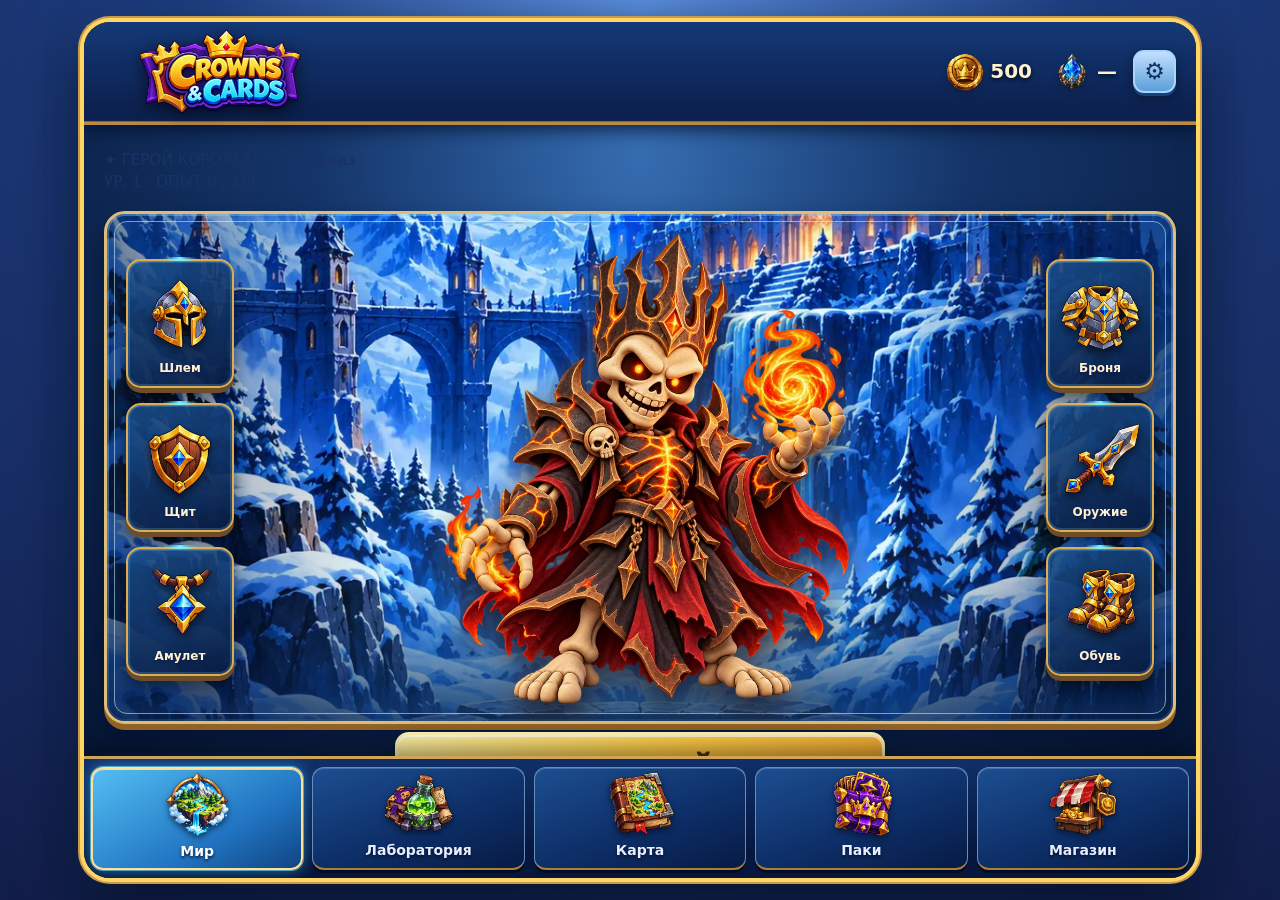
==== commit f28b3cd9: "Integrate page headers, XP panel and tiled creature galleries" ====
--- a/index.html
+++ b/index.html
@@ -5,7 +5,7 @@
 <base href="https://spyder2019-hue.github.io/Crowns-and-Cards/">
 <meta charset="utf-8"/><meta content="#172532" name="theme-color"/><meta content="yes" name="apple-mobile-web-app-capable"/><meta content="width=device-width, initial-scale=1" name="viewport"/>
 <title>Crowns &amp; Cards — Пять королевств · Мультяшное меню</title>
-<meta name="cc-build" content="20261028-correct-packs-v10"><link rel="icon" type="image/webp" href="assets/branding/crowns-cards-logo.webp?art=20261026b">
+<meta name="cc-build" content="20261028-visual-finish-v10"><link rel="icon" type="image/webp" href="assets/branding/crowns-cards-logo.webp?art=20261026b">
 <style>
 /* css/00-base-and-early-ui.css */
 /* Original style block 0 */
@@ -2684,6 +2684,7 @@
  background:transparent!important;
 }
 </style>
+<link rel="stylesheet" href="css/160-visual-finish-v10.css?v=20261028v10">
 </head><body class="cc-v09-active"><div class="app">
 <header class="top"><div><div class="brand">♛ CROWNS <span>&amp;</span> CARDS</div><div class="sub">Стратегия пяти королевств</div></div><div class="resources"><div class="resource"><svg aria-label="Золото" class="gold-coin-icon" height="30" role="img" viewbox="0 0 64 64" width="30" xmlns="http://www.w3.org/2000/svg"><defs><radialgradient cx="35%" cy="24%" id="coinshine" r="75%"><stop offset="0" stop-color="#fff3b2"></stop><stop offset=".32" stop-color="#f5c94b"></stop><stop offset=".75" stop-color="#b77b18"></stop><stop offset="1" stop-color="#6b3d0d"></stop></radialgradient></defs><circle cx="32" cy="32" fill="#3b2109" r="29" stroke="#ffdb70" stroke-width="2"></circle><circle cx="32" cy="32" fill="url(#coinshine)" r="25" stroke="#9c6116" stroke-width="2"></circle><circle cx="32" cy="32" fill="none" r="19" stroke="#ffe29a" stroke-width="2"></circle><path d="M39 23c-4-4-15-3-15 4 0 8 16 3 16 11 0 8-13 10-18 4M32 17v30" fill="none" stroke="#7c460f" stroke-linecap="round" stroke-width="4"></path><path d="M39 22c-4-4-15-3-15 4 0 8 16 3 16 11 0 8-13 10-18 4M32 17v30" fill="none" stroke="#ffe8a3" stroke-linecap="round" stroke-width="2"></path></svg><b id="gold">500</b></div><div class="resource" style="display:none!important">⭐ Ур. <b id="level">1</b></div><div class="resource" style="display:none!important">🃏 Карт: <b id="total">0</b></div></div></header>
 <aside class="gothic-sidebar"><div class="side-logo"><img src="assets/branding/crowns-cards-logo.webp?art=20261026b" alt="Crowns & Cards" style="width:100%;max-height:145px;object-fit:contain"></div><button class="active" data-tab="world" type="button">♜ <span>Мир</span></button><button data-tab="map" type="button">◇ <span>Карта</span></button><button data-tab="lab" type="button">⚗ <span>Лаборатория</span></button><button data-tab="packs" type="button">▤ <span>Паки</span></button><button data-tab="shop" type="button">◆ <span>Магазин</span></button></aside>
@@ -4719,6 +4720,9 @@
 function cardImg(unit){return `<img src="${esc(creaturePicture(unit))}" alt="">`}
 function renderWorld(){
  const current=livingArmy();
+ const xpNeed=Math.max(100,Number(state.level||1)*100);
+ const xpNow=Math.min(xpNeed,Math.max(0,Number(state.xp||0)));
+ const xpPct=Math.round(xpNow/xpNeed*100);
  const equLeft=[['helmet','♛','Шлем'],['shield','⬡','Щит'],['amulet','✧','Амулет']];
  const equRight=[['armor','♜','Броня'],['weapon','⚔','Оружие'],['boots','♢','Обувь']];
  const renderSlots=arr=>arr.map(([slot,icon,name])=>`<button type="button" data-cmd="gear:${slot}" aria-label="Снаряжение: ${name}" class="cc09-slot"><img class="cc09-slot-art" src="assets/equipment/${slot}.webp?v=20261026-equipment-hd-640" alt="" aria-hidden="true" loading="lazy"><small>${name}</small></button>`).join('');
@@ -4728,7 +4732,7 @@
   const unit=current[i];
   return unit?`<button type="button" class="cc09-unit ${ccQuality(unit)}" data-cmd="army:${i}" aria-label="${esc(CREATURES[unit.key].name)}, уровень ${creatureLevel(unit)}, урон ${creatureStats(unit).atk}, здоровье ${creatureStats(unit).hp}"><img src="${esc(creaturePicture(unit))}" alt=""><span class="cc09-level">УР. ${creatureLevel(unit)}</span><strong>${esc(CREATURES[unit.key].name)}</strong>${ccStats(unit)}</button>`:`<button type="button" class="cc09-unit empty" data-cmd="army:${i}" aria-label="Добавить бойца ${i+1}"><span>＋</span><strong>Слот ${i+1}</strong></button>`;
  }).join('');
- return `<div class="cc09-world-stage">
+ return `<div class="cc10-world-head"><div class="cc10-world-heading"><span>✦ ГЕРОЙ КОРОЛЕВСТВА</span><strong>${esc(hero.name)}</strong></div><div class="cc10-world-exp" aria-label="Опыт героя ${xpNow} из ${xpNeed}"><span>УР. ${state.level||1} · ОПЫТ ${xpNow} / ${xpNeed}</span><div class="cc10-xp-track"><i style="width:${xpPct}%"></i></div></div></div><div class="cc09-world-stage">
    <img class="cc09-hero-art" src="${esc(heroArt)}" alt="Текущий герой — ${esc(hero.name)}">
    <div class="cc09-slot-list left">${renderSlots(equLeft)}</div><div class="cc09-slot-list right">${renderSlots(equRight)}</div>
 
@@ -4736,12 +4740,17 @@
   <div class="cc09-action-row">${btn('map','⚔ В БОЙ!')}</div>
   <div class="cc09-panel cc09-panel-blue"><div class="cc09-row"><strong>⚔ БОЕВОЙ ОТРЯД</strong><span class="cc09-chip">${current.length} / 4</span></div><div class="cc09-world-squad" style="margin-top:12px">${slots}</div></div>`;
 }
-function renderMap(){return window.CrownsCampaign?window.CrownsCampaign.render():'<p>Карта временно недоступна</p>';}
+function renderMap(){
+ const count=window.CrownsCampaign?.completed?.()||0;
+ const total=window.CrownsCampaign?.missions?.length||36;
+ return '<div class="cc10-page-head"><div><span class="cc10-eyebrow">КАМПАНИЯ</span><h1>Девять земель</h1><p>Выбирай территорию, открывай задания и побеждай боссов.</p></div><span class="cc10-progress-badge">✦ '+count+' / '+total+'</span></div>'+
+ (window.CrownsCampaign?window.CrownsCampaign.render():'<p>Карта временно недоступна</p>');
+}
 function renderPacks(){
  const packs=[['units','Пак нежити','pack-undead','3 существа'],['heroes','Пак героев','pack-heroes','Случайный герой'],['future','Особый пак','pack-royal','Скоро']];
  const packArt={units:"assets/packs/pack-special-new.webp?v=10",heroes:"assets/packs/pack-heroes-new.webp?v=10",future:"assets/packs/pack-undead-new.webp?v=10"};
  const cards=packs.map(([type,title,image,caption])=>`<button type="button" class="cc09-pack-card ${pack===type?'selected':''}" data-cmd="pack:${type}"><img src="${packArt[type]}" onerror="this.onerror=null;this.src=&#39;${ico(image)}&#39;" alt="${esc(title)}" loading="lazy"><strong>${esc(title)}</strong><small>${esc(caption)}</small></button>`).join('');
- return `<div class="cc09-packs-grid">${cards}</div>${btn('open-pack',pack==='heroes'?'♛ ОТКРЫТЬ ПАК ГЕРОЕВ':'✦ ОТКРЫТЬ БЕСПЛАТНО')}`;
+ return `<div class="cc10-page-head"><div><span class="cc10-eyebrow">КОЛЛЕКЦИЯ</span><h1>Паки</h1><p>Открывай паки и пополняй свою армию.</p></div></div><div class="cc09-packs-grid">${cards}</div>${btn('open-pack',pack==='heroes'?'♛ ОТКРЫТЬ ПАК ГЕРОЕВ':'✦ ОТКРЫТЬ БЕСПЛАТНО')}`;
 }
 function renderShop(){
  const products=[
@@ -4750,10 +4759,10 @@
   ['Снаряжение','shop-chest','За золото','shop-equipment']
  ];
  const items=products.map(([name,art,price,cmd])=>`<article class="cc09-product"><img src="${ico(art)}" alt="${esc(name)}"><strong>${esc(name)}</strong><button type="button" class="cc09-buy cc09-gold-button" data-cmd="${cmd}">${price}</button></article>`).join('');
- return `<div class="cc09-grid3 cc09-available-products">${items}</div>`;
+ return `<div class="cc10-page-head"><div><span class="cc10-eyebrow">СНАРЯЖЕНИЕ И КАРТЫ</span><h1>Магазин</h1><p>Улучшай отряд за игровое золото.</p></div></div><div class="cc09-grid3 cc09-available-products">${items}</div>`;
 }
 function renderLab(){
- return window.CrownsLab?window.CrownsLab.render():'<div class="cc09-panel">Лаборатория временно недоступна.</div>';
+ return '<div class="cc10-page-head"><div><span class="cc10-eyebrow">УЛУЧШЕНИЕ КАРТ</span><h1>Лаборатория</h1><p>Соедини одинаковые карты и получи более сильного бойца.</p></div></div>'+(window.CrownsLab?window.CrownsLab.render():'<div class="cc09-panel">Лаборатория временно недоступна.</div>');
 }
 function renderActive(){
  const section=ROOT.querySelector('.cc09-page[data-page="'+active+'"]');
@@ -4814,7 +4823,7 @@
  }).join('');
  const heroes=(state.heroes||[]);
  const heroList=heroes.length?'<h3 class="cc-title">Герои</h3>'+heroes.map(h=>`<div class="cc-item"><div class="cc-item-detail"><b>${esc(h.name)}</b><small>${esc(h.title||'Герой')}</small></div>${button('heroes','Выбрать','purple')}</div>`).join(''):'';
- openModal('Моя коллекция',`<p>Карт: ${state.units.length}. Нажми «Выбрать», чтобы добавить одну копию в отряд.</p><div class="cc-list">${list||'<p>Карт пока нет. Открой бесплатный пак.</p>'}</div>${heroList}${button('army','Редактировать отряд','blue')}`);
+ openModal('Моя коллекция',`<p>Карт: ${state.units.length}. Нажми «Выбрать», чтобы добавить одну копию в отряд.</p><div class="cc-list cc10-collection-grid">${list||'<p>Карт пока нет. Открой бесплатный пак.</p>'}</div>${heroList}${button('army','Редактировать отряд','blue')}`);
 }
 function showHeroes(){
  const activeHero=state.hero;
@@ -4872,7 +4881,7 @@
    return `<div class="cc-item cc6-row ${ccQuality(u)}">${cardImg(u)}<div class="cc-item-detail"><b>${esc(c.name)}</b><small>${esc(c.rarity)} · постоянная карта</small>${ccLevel(u)}${ccStats(u)}</div>${button('unit-buy:'+key+':'+price,price+' золота')}</div>`;
  }).join('');
  const start=category==='gear';
- openModal('Магазин · '+format(state.gold)+' 🪙',`<p>Покупки здесь совершаются только за <b>игровое золото</b>. Цены на карточках показывают только игровое золото. Покупки происходят в существующей экономике.</p><div class="cc-confirm">Монет: <b>${format(state.gold)}</b> 🪙 ${button('shop-refill','Получить припасы','blue',state.quest?'disabled':'')}</div>${button('shop-units','Карты существ','blue')}${button('shop-equipment','Снаряжение','purple')}<h3 class="cc-title">${start?'Снаряжение':'Существа'}</h3><div class="cc-list">${start?gear:unitSales}</div>`);
+ openModal('Магазин · '+format(state.gold)+' 🪙',`<p>Покупки здесь совершаются только за <b>игровое золото</b>. Цены на карточках показывают только игровое золото. Покупки происходят в существующей экономике.</p><div class="cc-confirm">Монет: <b>${format(state.gold)}</b> 🪙 ${button('shop-refill','Получить припасы','blue',state.quest?'disabled':'')}</div>${button('shop-units','Карты существ','blue')}${button('shop-equipment','Снаряжение','purple')}<h3 class="cc-title">${start?'Снаряжение':'Существа'}</h3><div class="cc-list ${start?'cc10-gear-grid':'cc10-store-grid'}">${start?gear:unitSales}</div>`);
 }
 function showLab(){
  closeModal();setPage('lab');
--- a/css/160-visual-finish-v10.css
+++ b/css/160-visual-finish-v10.css
@@ -0,0 +1,509 @@
+/* CROWNS & CARDS — VISUAL FINISH v10
+   One cohesive visual language. This stylesheet is loaded AFTER all v0.9 styles.
+   Existing gameplay, click handlers, save state and artwork are untouched. */
+
+#cc-v09{
+ --v10-night:#07142f;--v10-navy:#102655;--v10-indigo:#204b8d;
+ --v10-ice:#66d9ff;--v10-cream:#fff3cf;--v10-gold:#f2c365;
+ --v10-muted:#b4c9e8;--v10-edge:#bc8940;--v10-shadow:#031024c7;
+ font-family:system-ui,-apple-system,"Segoe UI",sans-serif!important;
+}
+body.cc-v09-active{background:radial-gradient(ellipse at 50% 30%,#1c4586,#06112c 80%)!important}
+#cc-v09 .cc09-shell{
+ isolation:isolate;background:#081b44!important;
+ box-shadow:0 0 0 2px #c99a4b,0 23px 65px #02091bd1,0 0 36px #3179ba3c!important;
+}
+#cc-v09 .cc09-hud{
+ background:linear-gradient(180deg,#143977,#0c214f 87%)!important;
+ border-bottom:3px solid var(--v10-edge)!important;
+ box-shadow:inset 0 -1px #fff0b15c,0 5px 16px #020d29b7!important;
+}
+#cc-v09 .cc09-logo{filter:drop-shadow(0 4px 8px #0009)!important}
+#cc-v09 .cc09-hud-actions{gap:clamp(5px,1vw,12px)!important}
+#cc-v09 .cc09-counter{background:transparent!important;border:0!important;box-shadow:none!important;
+ border-radius:0!important;padding:1px 4px!important;color:var(--v10-cream)!important;
+ text-shadow:0 2px 4px #000b;font-variant-numeric:tabular-nums}
+#cc-v09 .cc09-currency-icon{width:clamp(28px,4vw,38px)!important;height:clamp(28px,4vw,38px)!important;object-fit:contain!important}
+#cc-v09 .cc09-gems{display:inline-flex!important}
+#cc-v09 .cc09-settings{
+ flex:none;width:clamp(35px,5vw,43px)!important;height:clamp(35px,5vw,43px)!important;
+ border:2px solid #a9d6ff!important;border-radius:11px!important;
+ background:linear-gradient(#c3e0ff,#5a9fd9)!important;color:#112e60!important;
+ box-shadow:0 3px 0 #174179,0 4px 12px #0006!important;
+}
+#cc-v09 .cc09-viewport{
+ background:radial-gradient(ellipse at 50% 5%,#356db1 0,#143468 42%,#071837 100%)!important;
+ scrollbar-color:#d1a351 #142c54;
+}
+#cc-v09 .cc09-page.active{gap:clamp(10px,1.8vw,17px)!important}
+#cc-v09 .cc09-panel{
+ background:linear-gradient(156deg,#fff8e5,#deebff)!important;
+ border:2px solid #d5af69!important;border-radius:16px!important;
+ box-shadow:0 4px 0 #8c602b,0 13px 24px #010c2860!important;
+}
+#cc-v09 .cc09-panel-blue{
+ background:linear-gradient(160deg,#173b80,#0b2455 77%,#071a40)!important;
+ border:2px solid #ad863b!important;color:#f4f7ff!important;
+ box-shadow:0 4px 0 #654824,0 12px 22px #0007!important;
+}
+#cc-v09 .cc09-title{color:#19396b;text-shadow:none;font-weight:950}
+#cc-v09 .cc09-chip{background:#173866;border:1px solid #a8dfff;color:#e5faff}
+#cc-v09 .cc09-gold-button,#cc-v09 .cc09-buy{
+ background:linear-gradient(#fff5b6 0%,#ffd45c 38%,#e39b25 100%)!important;
+ border:2px solid #fff1ab!important;border-bottom-color:#95601a!important;
+ border-radius:12px!important;box-shadow:0 4px 0 #90581a,0 8px 15px #0004!important;
+ color:#553308!important;text-shadow:0 1px #fff4bc!important;font-weight:950!important;
+}
+#cc-v09 button:not(:disabled){-webkit-tap-highlight-color:transparent}
+#cc-v09 .cc09-tabs{
+ position:relative;z-index:6;
+ background:linear-gradient(#102f69,#06163c 84%)!important;
+ border-top:3px solid #d1a357!important;
+ box-shadow:0 -7px 24px #0007!important;
+}
+#cc-v09 .cc09-tabs button{
+ background:linear-gradient(160deg,#1d4e91,#0d2e67 58%,#071b44)!important;
+ border:1px solid #688fba!important;border-bottom:2px solid #ad7f32!important;
+ color:#e7eeff!important;border-radius:12px!important;
+ box-shadow:inset 0 1px #c1f0ff38,0 3px 0 #030c27!important;
+ transition:background .18s,transform .18s,box-shadow .18s;
+}
+#cc-v09 .cc09-tabs button[aria-current="page"]{
+ border:2px solid #ffe094!important;
+ background:linear-gradient(150deg,#53bff3,#2073c1 65%,#104582)!important;
+ color:white!important;
+ box-shadow:0 0 0 1px #8cf2ff88,0 0 15px #3dbfff99,inset 0 1px #f7ffffb0!important;
+}
+#cc-v09 .cc09-tabs img{object-fit:contain!important;filter:drop-shadow(0 3px 3px #010e28a5)!important}
+#cc-v09 .cc09-tabs button span{text-shadow:0 2px 3px #010d27d0}
+
+/* 1. WORLD: layered scene, actual figure, tactile equipment and battle CTA */
+#cc-v09 #cc09-world.active{padding:clamp(12px,2vw,20px)!important}
+#cc-v09 .cc09-world-stage{
+ isolation:isolate;position:relative;overflow:hidden;
+ min-height:clamp(370px,56vh,590px)!important;
+ border:3px solid #debd78!important;border-radius:21px!important;
+ background-color:#153c74!important;
+ /* First image is our chosen winter scene; existing backdrop remains a graceful fallback. */
+ background-image:
+ linear-gradient(90deg,#09224d87 0%,transparent 27%,transparent 73%,#09224d9c 100%),
+ url("../assets/backgrounds/winter-castle-v10.webp"),
+ url("../assets/backgrounds/cathedral.jpg")!important;
+ background-size:cover,cover,cover!important;
+ background-position:center,center 53%,center!important;
+ box-shadow:inset 0 0 0 2px #9ed5f65c,inset 0 -26px 42px #082d626d,
+ 0 6px 0 #946326,0 15px 28px #010d2ba6!important;
+}
+#cc-v09 .cc09-world-stage::before{
+ content:"";position:absolute;inset:0;z-index:1;pointer-events:none;
+ background:linear-gradient(0deg,#061e4ba8 0%,transparent 28%),
+ radial-gradient(ellipse at 50% 105%,#57c7ff63,transparent 55%)!important;
+}
+#cc-v09 .cc09-world-stage::after{
+ content:"";position:absolute;inset:7px;border:1px solid #ddf9ff8c;
+ border-radius:13px;pointer-events:none;z-index:2;
+ box-shadow:inset 0 0 28px #7bdbff1a;
+}
+#cc-v09 .cc09-hero-art{
+ left:50%!important;top:3%!important;z-index:3!important;
+ width:min(72%,440px)!important;height:calc(100% - 22px)!important;
+ object-fit:contain!important;object-position:center bottom!important;
+ filter:drop-shadow(0 14px 11px #04102caf) drop-shadow(0 0 13px #fda64642)!important;
+ pointer-events:none!important;
+ animation:v10-hero-float 5.5s ease-in-out infinite;
+}
+@keyframes v10-hero-float{0%,100%{transform:translate(-50%,0)}50%{transform:translate(-50%,-5px)}}
+#cc-v09 .cc09-slot-list{top:9%!important;height:79%!important;gap:clamp(7px,1.5vw,15px)!important;
+ justify-content:space-between!important;z-index:5!important}
+#cc-v09 .cc09-slot-list.left{left:clamp(6px,2.3vw,19px)!important}
+#cc-v09 .cc09-slot-list.right{right:clamp(6px,2.3vw,19px)!important}
+#cc-v09 .cc09-slot{
+ width:clamp(69px,12vw,108px)!important;height:clamp(91px,15.5vw,129px)!important;
+ flex:none;display:flex!important;flex-direction:column!important;
+ border:2px solid #dfac52!important;border-radius:15px!important;
+ padding:8px 6px 7px!important;gap:3px!important;
+ background:linear-gradient(155deg,#194e8bdc,#091c42f4)!important;
+ box-shadow:inset 0 0 0 2px #65bce43c,inset 0 1px #c1ebff45,
+ 0 5px 0 #6c4d28,0 9px 16px #0008!important;
+ color:#fff5d9!important;
+ transition:filter .18s,transform .18s;
+}
+#cc-v09 .cc09-slot::before{content:"";position:absolute;left:33%;right:33%;top:-4px;
+ height:4px;background:linear-gradient(90deg,transparent,#77f3ff,transparent);border-radius:50%}
+#cc-v09 .cc09-slot img.cc09-slot-art{
+ width:100%!important;max-width:90px;height:clamp(54px,9vw,85px)!important;
+ object-fit:contain!important;object-position:center!important;
+ border:0!important;background:transparent!important;box-shadow:none!important;
+ filter:drop-shadow(0 4px 4px #0008)!important;
+}
+#cc-v09 .cc09-slot small{font-size:clamp(9px,1.4vw,12px)!important;font-weight:850!important;
+ color:#fff2d4!important;text-shadow:0 2px 3px #000e}
+#cc-v09 .cc09-slot:hover{filter:brightness(1.18);transform:translateY(-2px)}
+#cc-v09 .cc09-action-row{
+ display:flex!important;justify-content:center!important;align-items:center!important;
+ margin:-9px 0 5px!important;position:relative;z-index:6;
+}
+#cc-v09 .cc09-action-row>button{
+ width:min(100%,490px)!important;min-height:74px!important;
+ padding:14px 28px!important;border:3px solid #fff3b7!important;
+ border-radius:14px!important;
+ background:linear-gradient(165deg,#fff5aa,#ffcd47 40%,#e38f21 92%)!important;
+ box-shadow:inset 0 2px #ffffffb3,0 6px 0 #935513,0 13px 25px #0008!important;
+ color:#553008!important;font-size:clamp(23px,3.8vw,35px)!important;
+ font-weight:1000!important;letter-spacing:.025em!important;
+ text-shadow:0 1px #fff6cb!important;
+}
+#cc-v09 .cc09-action-row>button:active{box-shadow:0 2px 0 #935513!important}
+#cc-v09 .cc09-page[data-page="world"] .cc09-panel-blue{padding:12px 13px!important}
+#cc-v09 .cc09-page[data-page="world"] .cc09-row>strong{letter-spacing:.075em;font-weight:950;font-size:clamp(11px,1.7vw,14px)}
+
+/* 2. CREATURES: rarity is a visual system, not a different layout for each view. */
+#cc-v09 .cc09-world-squad{grid-template-columns:repeat(4,minmax(0,1fr));gap:clamp(5px,1vw,10px)!important}
+#cc-v09 .cc09-world-squad .cc09-unit{
+ min-width:0!important;min-height:174px!important;
+ border:2px solid var(--q,#7199d3)!important;border-radius:13px!important;
+ background:radial-gradient(ellipse at 50% 30%,color-mix(in srgb,var(--q,#4d9fff) 32%,transparent),transparent 70%),
+ linear-gradient(160deg,var(--qd,#1e407c),#0a1939)!important;
+ box-shadow:inset 0 1px #efffff4d,0 4px 0 #0b193a,0 0 var(--halo,12px) color-mix(in srgb,var(--q,#64caff) 24%,transparent)!important;
+ color:#fff2db!important;
+ display:flex!important;flex-direction:column!important;align-items:stretch!important;gap:2px!important;
+}
+#cc-v09 .cc09-world-squad .cc09-unit img{
+ height:clamp(94px,14vw,127px)!important;width:100%!important;
+ object-fit:contain!important;object-position:center bottom!important;
+ background:transparent!important;filter:drop-shadow(0 7px 8px #000b)!important;
+}
+#cc-v09 .cc09-world-squad .cc09-unit strong{
+ font-size:clamp(10px,1.5vw,13px)!important;line-height:1.15!important;
+ min-height:31px;max-height:none;padding:3px 3px!important;overflow-wrap:anywhere;
+}
+#cc-v09 .cc09-world-squad .cc09-unit .cc09-level{
+ top:4px!important;left:4px!important;background:#071b3fdd!important;
+ border:1px solid var(--q,#ddbb73)!important;border-radius:7px!important;
+ font-size:clamp(9px,1.2vw,11px)!important;padding:2px 4px!important;
+}
+#cc-v09 .cc09-world-squad .cc09-unit .cc6-stats{margin-top:auto!important;margin-bottom:5px!important}
+#cc-v09 .cc6-stats{font-variant-numeric:tabular-nums;gap:clamp(6px,1vw,13px)!important;flex-wrap:wrap!important}
+#cc-v09 .cc6-stats>span{
+ display:inline-flex!important;align-items:center!important;gap:2px!important;
+ border:0!important;background:transparent!important;box-shadow:none!important;
+ border-radius:0!important;padding:2px 0!important;
+ font-size:clamp(11px,1.5vw,14px)!important;
+}
+#cc-v09 .cc6-stats .cc6-attack{color:#ffd28b!important}
+#cc-v09 .cc6-stats .cc6-health{color:#ffacba!important}
+#cc-v09 .cc6-stats b{color:inherit!important;font-weight:950!important}
+#cc-v09 .cc09-world-squad .cc09-unit.empty{
+ border-style:dashed!important;border-color:#80aedf!important;
+ background:linear-gradient(#204980,#102853)!important;min-height:174px!important;
+}
+#cc-v09 .cc09-pick-card[class*="cc-quality-"]{
+ border:2px solid var(--q)!important;border-radius:14px!important;
+ background:radial-gradient(circle at 50% 28%,color-mix(in srgb,var(--q) 16%,#f4f7ff),#e4ecff)!important;
+ box-shadow:0 4px 0 #819abf,0 0 var(--halo,14px) color-mix(in srgb,var(--q) 35%,transparent)!important;
+}
+#cc-v09 .cc09-pick-portrait{
+ background:radial-gradient(ellipse at 50% 75%,color-mix(in srgb,var(--q,#68ccff) 30%,transparent),transparent 75%),
+ linear-gradient(#315a98,#0b2148)!important;border:1px solid var(--q,#afcdeb)!important;border-radius:10px!important;
+}
+#cc-v09 .cc09-pick-portrait img{object-fit:contain!important;object-position:center bottom!important}
+#cc-v09 .cc09-pick-title{color:#233962!important;font-size:clamp(12px,1.6vw,16px)!important}
+#cc-v09 .cc09-pick-meta{color:#526c91!important}
+#cc-v09 .cc09-pick-card.is-equipped{opacity:.7}
+#cc-v09 .cc09-pick-action{background:linear-gradient(#ffdf8e,#f0ba57)!important;color:#4c320a!important;border-radius:8px!important}
+#cc-v09 .cc09-dialog-body .cc-item.cc6-row{
+ border:2px solid var(--q,#88b5df)!important;border-radius:13px!important;
+ background:radial-gradient(circle at 16% 45%,color-mix(in srgb,var(--q,#70c9ff) 17%,transparent),transparent 43%),#eff5ff!important;
+ box-shadow:0 3px 0 #aec1de!important;
+}
+#cc-v09 .cc09-dialog-body .cc-item.cc6-row>img{
+ object-fit:contain!important;object-position:center bottom!important;
+ background:radial-gradient(circle at 50% 80%,color-mix(in srgb,var(--q,#82baff) 30%,transparent),transparent 70%),#142d60!important;
+ border-color:var(--q,#8bd2ff)!important;
+}
+#cc-v09 .cc-pack-result figure.cc6-reward{border-color:var(--q)!important;border-radius:15px!important;
+ box-shadow:inset 0 1px #ffffff33,0 0 var(--halo,14px) color-mix(in srgb,var(--q) 35%,transparent)!important}
+#cc-v09 .cc-pack-result img{object-fit:contain!important;object-position:center bottom!important}
+#collection-cards .undead-card,.world-army-choices .undead-card{border-radius:13px!important}
+#collection-cards .undead-card[class*="cc-quality-"],.world-army-choices .undead-card[class*="cc-quality-"]{
+ border-color:var(--q)!important;box-shadow:0 6px 18px #050d25a1,0 0 var(--halo) color-mix(in srgb,var(--q) 26%,transparent)!important}
+#collection-cards .undead-card img,.world-army-choices .undead-card img{object-fit:contain!important}
+
+/* 3. LABORATORY: a real 3-card equation and roomy TILED creature picker. */
+#cc-v09 #cc09-lab{background:radial-gradient(ellipse at 50% 8%,#3265a1 0%,#122c60 48%,#081638)!important}
+#cc-v09 .cc7-lab{gap:clamp(13px,2vw,20px)!important;padding:clamp(18px,3vw,30px) 6px!important;margin:0 auto!important;max-width:890px!important}
+#cc-v09 .cc7-caption{color:#f4d992!important;text-shadow:0 2px 3px #0008!important;letter-spacing:.12em!important}
+#cc-v09 .cc7-sign{color:#f4c973!important;text-shadow:0 3px 5px #07183d!important}
+#cc-v09 .cc7-card{
+ border:2px solid var(--q,#91bbeb)!important;border-radius:15px!important;
+ background:radial-gradient(ellipse at 50% 30%,color-mix(in srgb,var(--q,#a1caff) 28%,transparent),transparent 72%),
+ linear-gradient(165deg,var(--qd,#1e467d),#0c193b)!important;
+ box-shadow:inset 0 1px #e6ffff5c,0 4px 0 #06132d,0 0 var(--halo,14px) color-mix(in srgb,var(--q,#90ddff) 20%,transparent)!important;
+}
+#cc-v09 .cc7-card.cc7-empty{
+ color:#e5f6ff!important;border:2px dashed #87bada!important;
+ background:linear-gradient(160deg,#254f87,#122957)!important;
+ box-shadow:inset 0 1px #8dd4ff4d,0 4px 0 #07132f!important;
+}
+#cc-v09 .cc7-card.cc7-empty small{color:#c6dcf6!important}
+#cc-v09 .cc7-plus{color:#bce7ff!important;text-shadow:0 2px #102c53!important}
+#cc-v09 .cc7-result-mark{color:#ffe098!important;text-shadow:0 2px #55400e,0 0 17px #ffdc58!important}
+#cc-v09 .cc7-card img{width:100%!important;object-fit:contain!important;object-position:center bottom!important}
+#cc-v09 .cc7-card.cc7-ready{border-color:#ffe69a!important;
+ box-shadow:0 4px 0 #9c7227,0 0 30px #ffda6fa8!important}
+#cc-v09 .cc7-hint{color:#e0efff!important}
+#cc-v09 .cc7-note{color:#b5c9e8!important;max-width:680px!important}
+#cc-v09 .cc7-auto{background:linear-gradient(#d9f2ff,#7bbde7)!important;color:#13375d!important;border-color:#d5f4ff!important;
+ border-radius:12px!important;box-shadow:0 4px 0 #346c98!important}
+#cc-v09 .cc7-merge{background:linear-gradient(#fff0b1,#efbd56)!important;color:#4f340a!important;border-color:#ffeca7!important;
+ border-radius:12px!important;box-shadow:0 4px 0 #aa762c!important}
+#cc-v09 .cc09-modal:has(.cc7-chooser) .cc09-dialog{
+ width:min(97vw,940px)!important;max-height:calc(100dvh - 20px)!important;
+}
+#cc-v09 .cc09-modal:has(.cc7-chooser) .cc09-dialog-body{min-width:0!important;overflow:auto!important;display:block!important}
+#cc-v09 .cc7-chooser{width:100%;gap:12px!important}
+#cc-v09 .cc7-chooser>p{color:#49658e!important;font-weight:700!important}
+#cc-v09 .cc7-options{
+ display:grid!important;grid-template-columns:repeat(3,minmax(0,1fr))!important;
+ gap:clamp(9px,1.5vw,14px)!important;align-items:stretch!important;
+}
+#cc-v09 .cc7-option{
+ min-width:0!important;min-height:268px!important;
+ display:flex!important;flex-direction:column!important;align-items:stretch!important;
+ gap:7px!important;padding:8px!important;
+ border:2px solid var(--q,#87b7de)!important;border-radius:13px!important;
+ background:linear-gradient(#f8fcff,#e2edff)!important;color:#243e76!important;
+ box-shadow:0 4px 0 #8ba8d0,0 0 var(--halo,12px) color-mix(in srgb,var(--q) 20%,transparent)!important;
+}
+#cc-v09 .cc7-option img{
+ width:100%!important;height:clamp(137px,19vw,176px)!important;
+ object-fit:contain!important;object-position:center bottom!important;
+ background:radial-gradient(ellipse at 50% 82%,color-mix(in srgb,var(--q,#90dcff) 38%,transparent),transparent 70%),
+ linear-gradient(#27528e,#0d2753)!important;border-radius:9px!important;
+}
+#cc-v09 .cc7-option>span{flex:1!important;display:flex!important;flex-direction:column!important;
+ align-items:center!important;text-align:center!important;gap:5px!important}
+#cc-v09 .cc7-option b{font-size:clamp(12px,1.6vw,16px)!important;line-height:1.16!important}
+#cc-v09 .cc7-option small{font-size:11px!important;color:#5b6c91!important}
+#cc-v09 .cc7-option .cc7-stats{color:#2c4e79!important;justify-content:center!important}
+#cc-v09 .cc7-option .cc7-stats span{color:#2c4e79!important}
+#cc-v09 .cc7-option em{
+ align-self:stretch!important;display:block!important;width:100%!important;
+ padding:8px 4px!important;margin-top:auto!important;
+ background:linear-gradient(#ffe5a0,#f4c66d)!important;color:#573707!important;
+ border-radius:8px!important;font-size:12px!important;font-weight:900!important;
+}
+#cc-v09 .cc7-option.cc7-selected{
+ border-color:#50b986!important;background:linear-gradient(#f3fff7,#dcf4e8)!important;
+ box-shadow:0 0 0 2px #76dcae6e!important;
+}
+#cc-v09 .cc7-option.cc7-selected em{background:#aee4bc!important;color:#125735!important}
+#cc-v09 .cc7-option:focus-visible{outline:3px solid #efb34c!important;outline-offset:2px!important}
+
+/* 4. PACKS / SHOP: same scale, no forced distortion, consistent texture. */
+#cc-v09 #cc09-packs,#cc-v09 #cc09-shop{padding:clamp(13px,2.5vw,24px)!important}
+#cc-v09 .cc09-packs-grid{gap:clamp(10px,2vw,18px)!important;align-items:stretch!important}
+#cc-v09 .cc09-pack-card{
+ min-width:0!important;min-height:clamp(275px,36vw,365px)!important;
+ display:flex!important;align-items:center!important;justify-content:flex-start!important;
+ padding:clamp(8px,1.5vw,15px)!important;gap:7px!important;
+ border:2px solid #d8b16b!important;border-radius:17px!important;
+ background:radial-gradient(ellipse at 50% 24%,#3571b6 0%,#193d7b 45%,#0b214e 90%)!important;
+ color:#fff4d8!important;box-shadow:inset 0 1px #d0f6ff77,0 5px 0 #865d2e,0 16px 22px #0005!important;
+ transition:transform .2s ease,filter .2s ease,box-shadow .2s ease;
+}
+#cc-v09 .cc09-pack-card img{
+ display:block!important;width:100%!important;flex:1 1 auto!important;
+ min-height:0!important;height:clamp(180px,27vw,279px)!important;
+ object-fit:contain!important;object-position:center!important;
+ padding:0!important;border:0!important;border-radius:0!important;
+ background:transparent!important;filter:drop-shadow(0 12px 12px #0008);
+}
+#cc-v09 .cc09-pack-card[data-cmd="pack:units"] img{
+ object-fit:cover!important;object-position:center!important;
+ /* The green image's wide transparent margins are cropped inside the visible frame. */
+}
+#cc-v09 .cc09-pack-card strong{font-size:clamp(13px,1.9vw,18px)!important;line-height:1.16!important;
+ color:#fff2cf!important;text-shadow:0 2px 3px #000a!important}
+#cc-v09 .cc09-pack-card small{color:#c6e2ff!important;font-size:clamp(10px,1.4vw,12px)!important}
+#cc-v09 .cc09-pack-card.selected{
+ border-color:#ffe69e!important;
+ background:radial-gradient(ellipse at 50% 24%,#4169b9,#192c66 76%)!important;
+ box-shadow:inset 0 1px #eeffff99,0 5px 0 #b68a40,0 0 25px #f2c56875!important;
+}
+#cc-v09 .cc09-pack-card:hover:not(:disabled){filter:brightness(1.1);transform:translateY(-3px)}
+#cc-v09 .cc09-page[data-page="packs"]>.cc09-gold-button{align-self:center;width:min(100%,480px)!important;
+ min-height:59px!important;font-size:clamp(15px,2.6vw,20px)!important}
+#cc-v09 .cc09-grid3.cc09-available-products{gap:clamp(10px,2vw,18px)!important}
+#cc-v09 .cc09-product{
+ padding:10px!important;gap:10px!important;
+ border:2px solid #d6b173!important;border-radius:15px!important;
+ background:linear-gradient(170deg,#fff8e4,#e2efff)!important;color:#213d71!important;
+ box-shadow:inset 0 1px #fff,0 5px 0 #9f814b,0 13px 23px #0003!important;
+}
+#cc-v09 .cc09-product img{height:clamp(135px,21vw,200px)!important;object-fit:contain!important;
+ background:radial-gradient(ellipse,#c8e3ff,#e7f5ff)!important;border-radius:10px!important}
+#cc-v09 .cc09-product strong{min-height:36px!important;font-size:clamp(12px,1.65vw,16px)!important}
+#cc-v09 .cc09-product .cc09-buy{margin-top:auto;min-height:45px!important}
+#cc-v09 .cc-pack-result{gap:clamp(7px,1.5vw,13px)!important}
+#cc-v09 .cc-pack-result figure{min-width:0;overflow:hidden}
+#cc-v09 .cc-pack-result img{width:100%!important;height:clamp(140px,20vw,220px)!important}
+#cc-v09 .cc-pack-result figure.cc6-reward figcaption{font-size:clamp(11px,1.5vw,14px)!important}
+#cc-v09 .cc09-dialog-body .cc-list{gap:10px!important}
+
+/* 5. WORLD MAP: actual islands remain invisible tap targets, selection glow only. */
+#cc-v09 #cc09-map.cc09-page{padding:clamp(9px,1.5vw,16px)!important}
+#cc-v09 .cc-campaign-page{gap:11px!important}
+#cc-v09 .cc-campaign-scroll{
+ border:3px solid #dab267!important;border-radius:17px!important;
+ background:#0e2955!important;
+ box-shadow:0 5px 0 #825d2e,0 14px 28px #0006!important;
+}
+#cc-v09 .cc-campaign-scroll:focus-within{outline:1px solid #a6dcff;outline-offset:2px}
+#cc-v09 .cc-campaign-canvas>img{image-rendering:auto!important}
+#cc-v09 .cc-campaign-island{
+ stroke:none!important;stroke-width:0!important;stroke-opacity:0!important;
+ filter:none!important;outline:none!important;pointer-events:all;cursor:pointer;
+}
+#cc-v09 .cc-campaign-island:not(.is-current){fill:transparent!important}
+#cc-v09 .cc-campaign-outline-map path.cc-campaign-island.is-current{
+ stroke:none!important;fill:var(--cc-campaign-fill,transparent)!important;
+ mix-blend-mode:screen;
+}
+#cc-v09 .cc-campaign-selection-glow{filter:blur(13px)!important;pointer-events:none!important}
+#cc-v09 .cc-campaign-map-footer{
+ padding:11px 14px!important;gap:9px!important;
+ background:linear-gradient(#173e78,#0d2554)!important;
+ border:1px solid #8cadcf!important;border-radius:11px!important;
+ color:#deedff!important;font-size:12px!important;
+}
+#cc-v09 .cc-campaign-map-footer strong{color:#ffe2a0!important;font-size:13px!important}
+#cc-v09 .cc09-dialog-body .cc-campaign-popup{
+ background:linear-gradient(#fffcf0,#edf4ff)!important;border:2px solid #b99a5e!important;
+ box-shadow:none!important;
+}
+#cc-v09 .cc-campaign-mission{
+ border:1px solid #b3c4db!important;border-radius:12px!important;
+ background:#fffdf7!important;box-shadow:0 2px 0 #b8c6db!important;
+}
+#cc-v09 .cc-campaign-mission.is-cleared{border-color:#82bf99!important;background:#edfbed!important}
+#cc-v09 .cc-campaign-mission.is-locked{opacity:.65}
+#cc-v09 .cc-campaign-mission-info strong{color:#1a3967!important}
+#cc-v09 .cc-campaign-progress{height:11px!important;border-color:#9bbadd!important}
+#cc-v09 .cc-campaign-progress span{background:linear-gradient(90deg,#3dc1e0,#ffd174)!important}
+#cc-v09 button.cc-campaign-start{
+ border:1px solid #f5daa2!important;border-radius:9px!important;
+ background:linear-gradient(#ffe9a5,#efbf61)!important;color:#56380c!important;
+ box-shadow:0 3px 0 #986624!important;
+}
+#cc-v09 button.cc-campaign-start:disabled{background:#cad2e2!important;color:#64708b!important;box-shadow:none!important}
+
+/* 6. DIALOGS / PHONE: avoid overlap and preserve tap targets. */
+#cc-v09 .cc09-modal{padding:clamp(7px,1.5vw,17px)!important}
+#cc-v09 .cc09-dialog{
+ width:min(100%,730px)!important;
+ border:2px solid #e3bc75!important;border-radius:18px!important;
+ background:#edf4ff!important;box-shadow:0 22px 60px #010820ba!important;
+ max-height:calc(100dvh - 24px)!important;min-height:0!important;
+}
+#cc-v09 .cc09-dialog-head{
+ background:linear-gradient(160deg,#1e4e91,#112c65)!important;
+ border-bottom:2px solid #bd9451!important;
+}
+#cc-v09 .cc09-dialog-body{min-height:0!important;overscroll-behavior:contain!important}
+#cc-v09 .cc09-dialog-close{background:linear-gradient(#fff1b0,#f3be5e)!important;color:#603912!important}
+#cc-v09 .cc-item .cc-btn{white-space:normal!important}
+#cc-v09 .cc09-toast{background:#0b2453ed!important;border:1px solid #e9bb72!important}
+@media(min-width:900px){
+ #cc-v09 .cc09-shell{width:min(94vw,1120px)!important;height:min(96dvh,1140px)!important}
+ #cc-v09 .cc09-world-stage{min-height:clamp(450px,57vh,640px)!important}
+}
+@media(max-width:740px){
+ #cc-v09 .cc09-grid3.cc09-available-products{grid-template-columns:repeat(2,minmax(0,1fr))!important}
+ #cc-v09 .cc09-product:last-child:nth-child(odd){grid-column:1/-1;max-width:360px;width:100%;justify-self:center}
+ #cc-v09 .cc7-options{grid-template-columns:repeat(2,minmax(0,1fr))!important}
+ #cc-v09 .cc09-slot{width:clamp(66px,15vw,88px)!important;height:clamp(88px,19vw,116px)!important}
+ #cc-v09 .cc09-slot img.cc09-slot-art{height:clamp(54px,11vw,72px)!important}
+}
+@media(max-width:550px){
+ #cc-v09 .cc09-shell{width:100vw!important;border:0!important;border-radius:0!important;max-height:100dvh!important}
+ #cc-v09 .cc09-hud{min-height:65px!important;padding:calc(env(safe-area-inset-top,0px) + 6px) 10px 7px!important}
+ #cc-v09 .cc09-logo{width:clamp(94px,29vw,150px)!important;height:clamp(49px,12vw,65px)!important}
+ #cc-v09 .cc09-counter{padding:1px 2px!important;font-size:clamp(11px,3.6vw,16px)!important}
+ #cc-v09 .cc09-currency-icon{width:clamp(22px,6vw,31px)!important;height:clamp(22px,6vw,31px)!important}
+ #cc-v09 .cc09-hud-actions{gap:2px!important}
+ #cc-v09 #cc09-world.active{padding:9px 8px 13px!important}
+ #cc-v09 .cc09-world-stage{min-height:clamp(355px,53vh,490px)!important;border-radius:15px!important;border-width:2px!important}
+ #cc-v09 .cc09-world-stage::after{inset:4px;border-radius:10px}
+ #cc-v09 .cc09-hero-art{width:72%!important;height:calc(100% - 20px)!important}
+ #cc-v09 .cc09-slot-list{top:9%!important;height:78%!important}
+ #cc-v09 .cc09-slot-list.left{left:4px!important}
+ #cc-v09 .cc09-slot-list.right{right:4px!important}
+ #cc-v09 .cc09-slot{
+  width:clamp(57px,18vw,75px)!important;height:clamp(80px,24vw,95px)!important;
+  padding:4px 2px!important;border-radius:10px!important;gap:2px!important;
+ }
+ #cc-v09 .cc09-slot img.cc09-slot-art{height:clamp(49px,14vw,64px)!important}
+ #cc-v09 .cc09-slot small{font-size:clamp(8px,2.6vw,10px)!important;line-height:1.08!important}
+ #cc-v09 .cc09-action-row{margin:-6px 0 1px!important}
+ #cc-v09 .cc09-action-row>button{width:min(100%,360px)!important;min-height:60px!important;
+ font-size:clamp(21px,5.5vw,29px)!important;border-width:2px!important}
+ #cc-v09 .cc09-world-squad{gap:5px!important}
+ #cc-v09 .cc09-world-squad .cc09-unit{min-height:147px!important;border-radius:10px!important}
+ #cc-v09 .cc09-world-squad .cc09-unit img{height:clamp(74px,21vw,110px)!important}
+ #cc-v09 .cc09-world-squad .cc09-unit strong{min-height:28px;font-size:clamp(9px,2.5vw,11px)!important}
+ #cc-v09 .cc09-world-squad .cc09-unit .cc6-stats{gap:3px!important}
+ #cc-v09 .cc09-world-squad .cc09-unit .cc6-stats>span{font-size:10px!important}
+ #cc-v09 .cc09-tabs{padding:6px 5px calc(8px + env(safe-area-inset-bottom,0px))!important;gap:4px!important}
+ #cc-v09 .cc09-tabs button{min-height:58px!important;padding:2px 0 4px!important;border-radius:9px!important}
+ #cc-v09 .cc09-tabs button span{font-size:clamp(8px,2.3vw,11px)!important;line-height:1.13!important;overflow-wrap:anywhere}
+ #cc-v09 .cc09-tabs img{max-width:88%!important}
+ #cc-v09 #cc09-lab{padding:9px!important}
+ #cc-v09 .cc7-lab{padding:10px 2px!important;gap:12px!important}
+ #cc-v09 .cc7-equation{grid-template-columns:repeat(2,minmax(0,1fr))!important;gap:8px!important}
+ #cc-v09 .cc7-equation>.cc7-sign{display:none!important}
+ #cc-v09 .cc7-equation>.cc7-operand:last-child{grid-column:1/-1}
+ #cc-v09 .cc7-equation>.cc7-operand:last-child .cc7-card{max-width:240px!important}
+ #cc-v09 .cc7-caption{font-size:10px!important;white-space:normal!important}
+ #cc-v09 .cc7-card{min-height:192px!important;padding:5px!important}
+ #cc-v09 .cc7-card img{height:clamp(93px,30vw,132px)!important}
+ #cc-v09 .cc7-card strong{font-size:clamp(11px,3vw,13px)!important}
+ #cc-v09 .cc7-card .cc7-stats{gap:5px!important;font-size:12px!important}
+ #cc-v09 .cc7-action{gap:7px!important}
+ #cc-v09 .cc7-options{grid-template-columns:repeat(2,minmax(0,1fr))!important;gap:8px!important}
+ #cc-v09 .cc7-option{min-height:229px!important;padding:6px!important;gap:5px!important}
+ #cc-v09 .cc7-option img{height:clamp(115px,33vw,152px)!important}
+ #cc-v09 .cc7-option small{font-size:10px!important}
+ #cc-v09 .cc7-option b{font-size:12px!important}
+ #cc-v09 .cc7-option em{font-size:11px!important}
+ #cc-v09 .cc09-packs-grid{grid-template-columns:repeat(2,minmax(0,1fr))!important;gap:9px!important}
+ #cc-v09 .cc09-pack-card{min-height:265px!important;padding:7px!important}
+ #cc-v09 .cc09-pack-card img{height:clamp(175px,48vw,238px)!important}
+ #cc-v09 .cc09-pack-card:last-child:nth-child(odd){grid-column:1/-1;
+    display:grid!important;grid-template-columns:minmax(0,1fr) minmax(0,1fr);
+    grid-template-rows:auto auto;align-items:center!important;min-height:180px!important}
+ #cc-v09 .cc09-pack-card:last-child:nth-child(odd) img{grid-row:1/3;height:180px!important}
+ #cc-v09 .cc09-product img{height:clamp(110px,37vw,175px)!important}
+ #cc-v09 .cc09-product strong{min-height:28px!important}
+ #cc-v09 .cc09-dialog{max-height:calc(100dvh - 14px)!important}
+ #cc-v09 .cc09-dialog-body{padding:12px 9px 16px!important}
+ #cc-v09 .cc09-pick-portrait{height:clamp(136px,37vw,205px)!important}
+ #cc-v09 .cc09-squad-catalog{gap:8px!important}
+ #cc-v09 .cc-campaign-mission{grid-template-columns:30px minmax(0,1fr)!important}
+ #cc-v09 .cc-campaign-mission .cc-campaign-start{grid-column:2!important;justify-self:start!important}
+ #cc-v09 .cc-campaign-map-footer{padding:8px!important;font-size:10px!important}
+}
+@media(max-width:355px){
+ #cc-v09 .cc09-logo{width:94px!important}
+ #cc-v09 .cc09-counter b{font-size:11px!important}
+ #cc-v09 .cc09-settings{width:30px!important;height:30px!important}
+ #cc-v09 .cc09-slot{width:54px!important;height:77px!important}
+ #cc-v09 .cc09-slot img.cc09-slot-art{height:46px!important}
+ #cc-v09 .cc09-tabs button span{font-size:8px!important}
+ #cc-v09 .cc7-option .cc7-stats{gap:4px!important}
+}
+@media(prefers-reduced-motion:reduce){
+ #cc-v09 .cc09-hero-art{animation:none!important}
+ #cc-v09 .cc09-tabs button,#cc-v09 .cc09-slot,#cc-v09 .cc09-pack-card{transition:none!important}
+ #cc-v09 .cc09-page.active{animation:none!important}
+}
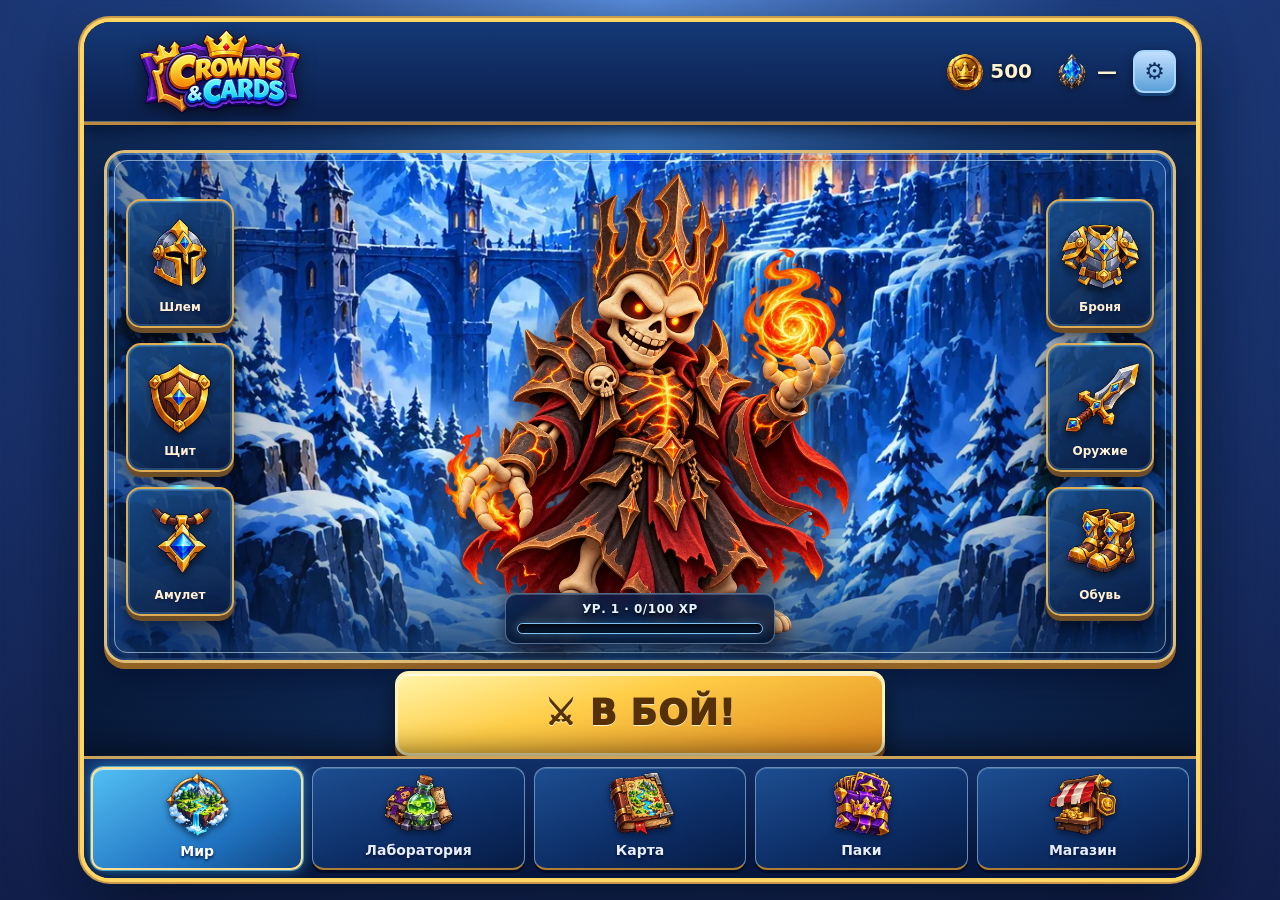
==== commit e373cde7: "Remove hero nameplate and relocate XP bar inside hero scene" ====
--- a/index.html
+++ b/index.html
@@ -2684,7 +2684,7 @@
  background:transparent!important;
 }
 </style>
-<link rel="stylesheet" href="css/160-visual-finish-v10.css?v=20261028v10">
+<link rel="stylesheet" href="css/160-visual-finish-v10.css?v=20261028hero-xp-v11">
 </head><body class="cc-v09-active"><div class="app">
 <header class="top"><div><div class="brand">♛ CROWNS <span>&amp;</span> CARDS</div><div class="sub">Стратегия пяти королевств</div></div><div class="resources"><div class="resource"><svg aria-label="Золото" class="gold-coin-icon" height="30" role="img" viewbox="0 0 64 64" width="30" xmlns="http://www.w3.org/2000/svg"><defs><radialgradient cx="35%" cy="24%" id="coinshine" r="75%"><stop offset="0" stop-color="#fff3b2"></stop><stop offset=".32" stop-color="#f5c94b"></stop><stop offset=".75" stop-color="#b77b18"></stop><stop offset="1" stop-color="#6b3d0d"></stop></radialgradient></defs><circle cx="32" cy="32" fill="#3b2109" r="29" stroke="#ffdb70" stroke-width="2"></circle><circle cx="32" cy="32" fill="url(#coinshine)" r="25" stroke="#9c6116" stroke-width="2"></circle><circle cx="32" cy="32" fill="none" r="19" stroke="#ffe29a" stroke-width="2"></circle><path d="M39 23c-4-4-15-3-15 4 0 8 16 3 16 11 0 8-13 10-18 4M32 17v30" fill="none" stroke="#7c460f" stroke-linecap="round" stroke-width="4"></path><path d="M39 22c-4-4-15-3-15 4 0 8 16 3 16 11 0 8-13 10-18 4M32 17v30" fill="none" stroke="#ffe8a3" stroke-linecap="round" stroke-width="2"></path></svg><b id="gold">500</b></div><div class="resource" style="display:none!important">⭐ Ур. <b id="level">1</b></div><div class="resource" style="display:none!important">🃏 Карт: <b id="total">0</b></div></div></header>
 <aside class="gothic-sidebar"><div class="side-logo"><img src="assets/branding/crowns-cards-logo.webp?art=20261026b" alt="Crowns & Cards" style="width:100%;max-height:145px;object-fit:contain"></div><button class="active" data-tab="world" type="button">♜ <span>Мир</span></button><button data-tab="map" type="button">◇ <span>Карта</span></button><button data-tab="lab" type="button">⚗ <span>Лаборатория</span></button><button data-tab="packs" type="button">▤ <span>Паки</span></button><button data-tab="shop" type="button">◆ <span>Магазин</span></button></aside>
@@ -4732,8 +4732,12 @@
   const unit=current[i];
   return unit?`<button type="button" class="cc09-unit ${ccQuality(unit)}" data-cmd="army:${i}" aria-label="${esc(CREATURES[unit.key].name)}, уровень ${creatureLevel(unit)}, урон ${creatureStats(unit).atk}, здоровье ${creatureStats(unit).hp}"><img src="${esc(creaturePicture(unit))}" alt=""><span class="cc09-level">УР. ${creatureLevel(unit)}</span><strong>${esc(CREATURES[unit.key].name)}</strong>${ccStats(unit)}</button>`:`<button type="button" class="cc09-unit empty" data-cmd="army:${i}" aria-label="Добавить бойца ${i+1}"><span>＋</span><strong>Слот ${i+1}</strong></button>`;
  }).join('');
- return `<div class="cc10-world-head"><div class="cc10-world-heading"><span>✦ ГЕРОЙ КОРОЛЕВСТВА</span><strong>${esc(hero.name)}</strong></div><div class="cc10-world-exp" aria-label="Опыт героя ${xpNow} из ${xpNeed}"><span>УР. ${state.level||1} · ОПЫТ ${xpNow} / ${xpNeed}</span><div class="cc10-xp-track"><i style="width:${xpPct}%"></i></div></div></div><div class="cc09-world-stage">
+ return `<div class="cc09-world-stage">
    <img class="cc09-hero-art" src="${esc(heroArt)}" alt="Текущий герой — ${esc(hero.name)}">
+   <div class="cc10-hero-foot-exp" role="progressbar" aria-label="Опыт героя" aria-valuenow="${xpNow}" aria-valuemin="0" aria-valuemax="${xpNeed}">
+     <span class="cc10-hero-xp-label">УР. ${state.level||1} · ${xpNow}/${xpNeed} XP</span>
+     <div class="cc10-xp-track"><i style="width:${xpPct}%"></i></div>
+   </div>
    <div class="cc09-slot-list left">${renderSlots(equLeft)}</div><div class="cc09-slot-list right">${renderSlots(equRight)}</div>
 
   </div>
--- a/css/160-visual-finish-v10.css
+++ b/css/160-visual-finish-v10.css
@@ -507,3 +507,133 @@
  #cc-v09 .cc09-tabs button,#cc-v09 .cc09-slot,#cc-v09 .cc09-pack-card{transition:none!important}
  #cc-v09 .cc09-page.active{animation:none!important}
 }
+
+/* Semantic section bars are actual DOM elements; their progress updates with the game state. */
+#cc-v09 .cc10-world-head{
+ display:flex;align-items:center;justify-content:space-between;gap:16px;
+ padding:10px clamp(12px,2vw,20px);
+ border:1px solid #b28b4d;border-radius:13px;
+ background:linear-gradient(145deg,#163a73,#0b214c);
+ color:#f4f3e5;box-shadow:inset 0 1px #daefff52,0 5px 14px #0004;
+}
+#cc-v09 .cc10-world-heading{display:flex;flex-direction:column;gap:2px;min-width:0}
+#cc-v09 .cc10-world-heading span{font-size:10px;color:#ffd992;letter-spacing:.15em;font-weight:900}
+#cc-v09 .cc10-world-heading strong{font-size:clamp(16px,2.5vw,24px);font-weight:950;line-height:1.18;overflow-wrap:anywhere}
+#cc-v09 .cc10-world-exp{width:min(42%,300px);display:grid;gap:6px;flex:none}
+#cc-v09 .cc10-world-exp>span{font-size:clamp(10px,1.6vw,13px);color:#ebf5ff;font-weight:800;text-align:right;white-space:normal}
+#cc-v09 .cc10-xp-track{height:12px;border:2px solid #a4d5ff;border-radius:99px;overflow:hidden;background:#06152f;box-shadow:inset 0 2px 4px #0009}
+#cc-v09 .cc10-xp-track i{height:100%;display:block;border-radius:99px;background:linear-gradient(90deg,#3ea7ed,#7fe9ff,#d1ffff);
+ box-shadow:0 0 8px #49e1ff80;transition:width .25s ease}
+#cc-v09 .cc10-page-head{
+ width:100%;display:flex;align-items:center;justify-content:space-between;gap:12px;
+ padding:clamp(13px,2vw,20px) clamp(14px,2.5vw,22px);
+ border:1px solid #b38b4d;border-radius:15px;
+ background:linear-gradient(120deg,#173b7a,#0d234e 75%,#0a1b3d);
+ box-shadow:inset 0 1px #bbecff52,0 6px 14px #0004;color:#fff3dc;
+}
+#cc-v09 .cc10-page-head>div{min-width:0}
+#cc-v09 .cc10-eyebrow{color:#f7cf82;font-size:clamp(9px,1.4vw,11px);letter-spacing:.15em;font-weight:950}
+#cc-v09 .cc10-page-head h1{font-size:clamp(22px,3.5vw,31px);line-height:1.1;margin:4px 0 5px;font-weight:950;color:#fff3d8;text-shadow:0 2px 4px #0007}
+#cc-v09 .cc10-page-head p{color:#c6daf5;font-size:clamp(11px,1.7vw,13px);line-height:1.45;margin:0}
+#cc-v09 .cc10-progress-badge{white-space:nowrap;flex:none;border:1px solid #e3b86b;background:#264879;
+ border-radius:9px;color:#ffdf95;padding:9px 11px;font-weight:950;font-size:clamp(12px,2vw,16px)}
+#cc-v09 #cc09-lab .cc10-page-head{max-width:890px;margin:0 auto}
+#cc-v09 .cc10-collection-grid,#cc-v09 .cc10-store-grid{
+ display:grid!important;grid-template-columns:repeat(auto-fit,minmax(158px,1fr))!important;
+ gap:12px!important;align-items:stretch!important;
+}
+#cc-v09 .cc10-collection-grid>.cc-item.cc6-row,
+#cc-v09 .cc10-store-grid>.cc-item.cc6-row{
+ display:flex!important;flex-direction:column!important;align-items:stretch!important;
+ gap:7px!important;min-width:0!important;padding:8px!important;
+ border:2px solid var(--q,#d6b16d)!important;border-radius:13px!important;
+ background:linear-gradient(180deg,#f6fbff,#e2ecff)!important;
+ box-shadow:inset 0 1px #fff,0 4px 0 #a9b7cd!important;
+ text-align:center!important;
+}
+#cc-v09 .cc10-collection-grid>.cc-item.cc6-row>img,
+#cc-v09 .cc10-store-grid>.cc-item.cc6-row>img{
+ flex:none!important;width:100%!important;height:clamp(138px,21vw,190px)!important;
+ max-width:none!important;object-fit:contain!important;object-position:center bottom!important;
+ border:1px solid var(--q,#a5ccec)!important;border-radius:9px!important;
+ background:radial-gradient(ellipse at 50% 68%,color-mix(in srgb,var(--q,#6cc5ff) 35%,transparent),transparent 71%),linear-gradient(#315b93,#0c2758)!important;
+}
+#cc-v09 .cc10-collection-grid>.cc-item.cc6-row .cc-item-detail,
+#cc-v09 .cc10-store-grid>.cc-item.cc6-row .cc-item-detail{
+ width:100%;flex:1!important;min-width:0!important;text-align:center!important;
+}
+#cc-v09 .cc10-collection-grid>.cc-item.cc6-row .cc-item-detail b,
+#cc-v09 .cc10-store-grid>.cc-item.cc6-row .cc-item-detail b{font-size:clamp(12px,1.8vw,15px)!important;color:#1c3b70}
+#cc-v09 .cc10-collection-grid>.cc-item.cc6-row .cc6-stats,
+#cc-v09 .cc10-store-grid>.cc-item.cc6-row .cc6-stats{justify-content:center!important;margin-top:6px!important}
+#cc-v09 .cc10-collection-grid>.cc-item.cc6-row>.cc-btn,
+#cc-v09 .cc10-store-grid>.cc-item.cc6-row>.cc-btn{
+ width:100%;min-height:37px!important;margin-top:auto;font-size:12px!important;
+}
+#cc-v09 .cc10-gear-grid{display:grid!important;gap:10px!important}
+@media(max-width:600px){
+ #cc-v09 .cc10-world-head{gap:10px;padding:9px 11px}
+ #cc-v09 .cc10-world-heading span{font-size:9px}
+ #cc-v09 .cc10-world-heading strong{font-size:16px}
+ #cc-v09 .cc10-world-exp{width:49%}
+ #cc-v09 .cc10-world-exp>span{font-size:10px}
+ #cc-v09 .cc10-xp-track{height:10px}
+ #cc-v09 .cc10-page-head{padding:12px 13px;border-radius:12px}
+ #cc-v09 .cc10-page-head h1{font-size:22px}
+ #cc-v09 .cc10-page-head p{font-size:11px}
+ #cc-v09 .cc10-collection-grid,#cc-v09 .cc10-store-grid{
+   grid-template-columns:repeat(2,minmax(0,1fr))!important;gap:8px!important;
+ }
+ #cc-v09 .cc10-collection-grid>.cc-item.cc6-row>img,
+ #cc-v09 .cc10-store-grid>.cc-item.cc6-row>img{height:clamp(126px,36vw,172px)!important}
+}
+@media(max-width:350px){
+ #cc-v09 .cc10-world-head{padding:7px 8px}
+ #cc-v09 .cc10-world-exp>span{font-size:9px}
+ #cc-v09 .cc10-page-head{padding:10px 11px}
+}
+@media(prefers-reduced-motion:reduce){
+ #cc-v09 .cc10-xp-track i{transition:none!important}
+}
+
+/* Hero XP lives at his feet, not in a separate nameplate above the scene. */
+#cc-v09 .cc09-world-stage .cc10-hero-foot-exp{
+ position:absolute;left:50%;bottom:clamp(8px,1.5vw,16px);
+ transform:translateX(-50%);z-index:6;pointer-events:none;
+ display:flex;flex-direction:column;align-items:center;gap:5px;
+ width:min(44%,270px);min-width:150px;max-width:calc(100% - 170px);
+ padding:7px 11px 9px;
+ border:1px solid #b0d6f46e;border-radius:11px;
+ background:linear-gradient(180deg,#071d48d6,#041633e8);
+ box-shadow:inset 0 1px #f5ffff35,0 5px 15px #030c25a6;
+ backdrop-filter:blur(4px);-webkit-backdrop-filter:blur(4px);
+}
+#cc-v09 .cc10-hero-foot-exp .cc10-hero-xp-label{
+ display:block;color:#e5f5ff;font-size:clamp(10px,1.45vw,12px);
+ font-weight:850;letter-spacing:.04em;text-shadow:0 2px 3px #000b;
+ text-align:center;white-space:nowrap;font-variant-numeric:tabular-nums;
+}
+#cc-v09 .cc10-hero-foot-exp .cc10-xp-track{
+ display:block;width:100%;height:11px;
+ background:#061429;border:1px solid #80c5f1;
+ border-radius:99px;box-shadow:inset 0 2px 4px #000b,0 0 8px #58b7fb51;
+ overflow:hidden;
+}
+#cc-v09 .cc10-hero-foot-exp .cc10-xp-track i{
+ display:block;height:100%;
+ background:linear-gradient(90deg,#2082df,#57c7ff 55%,#c0f7ff);
+ box-shadow:0 0 8px #4be1ffc9;
+ transition:width .25s ease;
+}
+@media(max-width:600px){
+ #cc-v09 .cc09-world-stage .cc10-hero-foot-exp{
+   width:51%;min-width:134px;max-width:calc(100% - 125px);
+   padding:6px 7px 8px;bottom:8px;gap:4px;border-radius:9px;
+ }
+ #cc-v09 .cc10-hero-foot-exp .cc10-hero-xp-label{font-size:10px;letter-spacing:0}
+ #cc-v09 .cc10-hero-foot-exp .cc10-xp-track{height:9px}
+}
+@media(max-width:350px){
+ #cc-v09 .cc09-world-stage .cc10-hero-foot-exp{width:46%;min-width:121px;max-width:calc(100% - 114px);padding:5px 6px 7px}
+ #cc-v09 .cc10-hero-foot-exp .cc10-hero-xp-label{font-size:9px}
+}
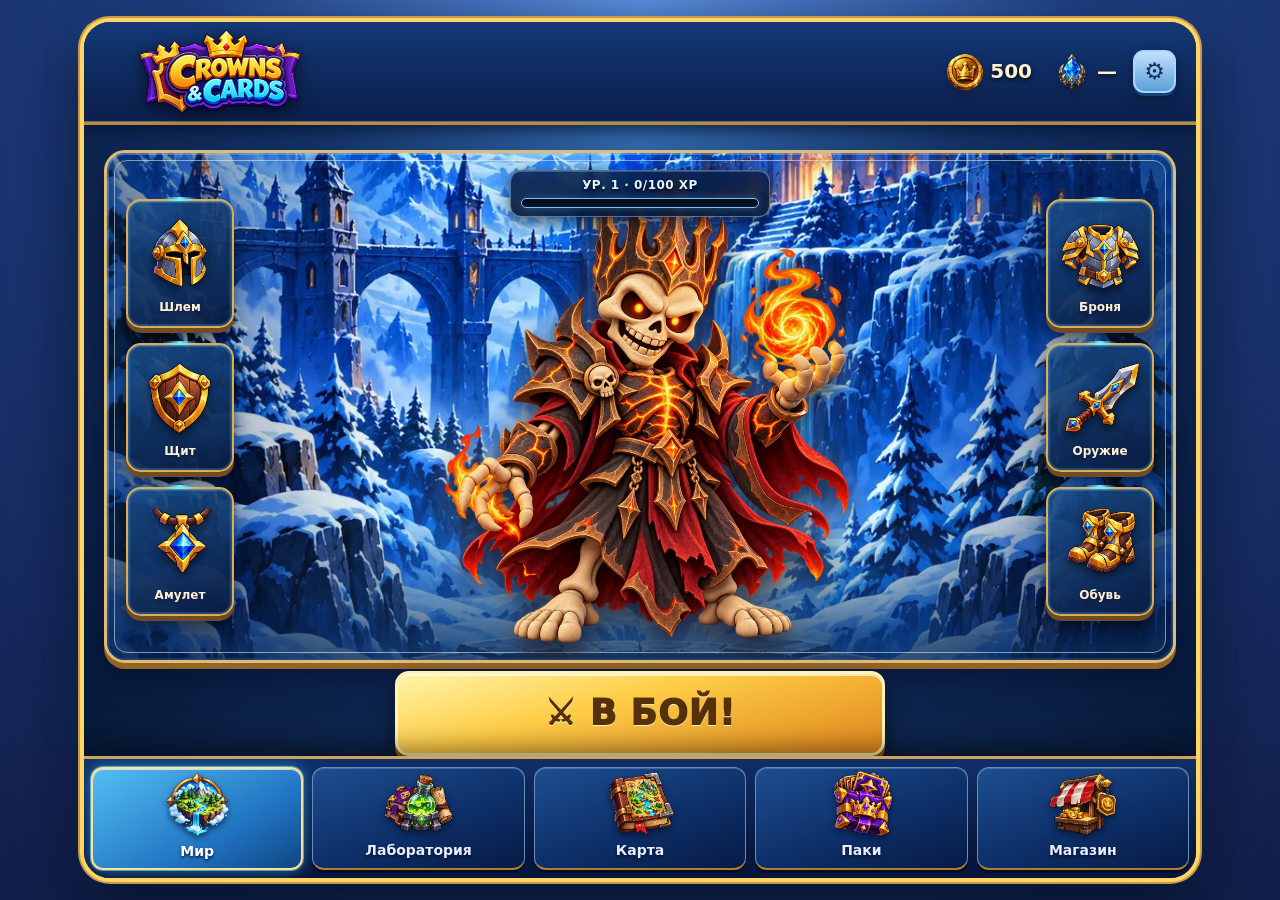
==== commit cdc86c54: "Use ornate frames on creature cards in all game views, move hero XP overhead and remove map instruct" ====
--- a/index.html
+++ b/index.html
@@ -5,7 +5,7 @@
 <base href="https://spyder2019-hue.github.io/Crowns-and-Cards/">
 <meta charset="utf-8"/><meta content="#172532" name="theme-color"/><meta content="yes" name="apple-mobile-web-app-capable"/><meta content="width=device-width, initial-scale=1" name="viewport"/>
 <title>Crowns &amp; Cards — Пять королевств · Мультяшное меню</title>
-<meta name="cc-build" content="20261028-visual-finish-v10"><link rel="icon" type="image/webp" href="assets/branding/crowns-cards-logo.webp?art=20261026b">
+<meta name="cc-build" content="20261028-ornate-cards-v14"><link rel="icon" type="image/webp" href="assets/branding/crowns-cards-logo.webp?art=20261026b">
 <style>
 /* css/00-base-and-early-ui.css */
 /* Original style block 0 */
@@ -2684,7 +2684,8 @@
  background:transparent!important;
 }
 </style>
-<link rel="stylesheet" href="css/160-visual-finish-v10.css?v=20261028hero-xp-v11">
+<link rel="stylesheet" href="css/160-visual-finish-v10.css?v=20261028-map-fit-v13">
+<link rel="stylesheet" href="css/170-ornate-cards-v14.css?v=20261028v14">
 </head><body class="cc-v09-active"><div class="app">
 <header class="top"><div><div class="brand">♛ CROWNS <span>&amp;</span> CARDS</div><div class="sub">Стратегия пяти королевств</div></div><div class="resources"><div class="resource"><svg aria-label="Золото" class="gold-coin-icon" height="30" role="img" viewbox="0 0 64 64" width="30" xmlns="http://www.w3.org/2000/svg"><defs><radialgradient cx="35%" cy="24%" id="coinshine" r="75%"><stop offset="0" stop-color="#fff3b2"></stop><stop offset=".32" stop-color="#f5c94b"></stop><stop offset=".75" stop-color="#b77b18"></stop><stop offset="1" stop-color="#6b3d0d"></stop></radialgradient></defs><circle cx="32" cy="32" fill="#3b2109" r="29" stroke="#ffdb70" stroke-width="2"></circle><circle cx="32" cy="32" fill="url(#coinshine)" r="25" stroke="#9c6116" stroke-width="2"></circle><circle cx="32" cy="32" fill="none" r="19" stroke="#ffe29a" stroke-width="2"></circle><path d="M39 23c-4-4-15-3-15 4 0 8 16 3 16 11 0 8-13 10-18 4M32 17v30" fill="none" stroke="#7c460f" stroke-linecap="round" stroke-width="4"></path><path d="M39 22c-4-4-15-3-15 4 0 8 16 3 16 11 0 8-13 10-18 4M32 17v30" fill="none" stroke="#ffe8a3" stroke-linecap="round" stroke-width="2"></path></svg><b id="gold">500</b></div><div class="resource" style="display:none!important">⭐ Ур. <b id="level">1</b></div><div class="resource" style="display:none!important">🃏 Карт: <b id="total">0</b></div></div></header>
 <aside class="gothic-sidebar"><div class="side-logo"><img src="assets/branding/crowns-cards-logo.webp?art=20261026b" alt="Crowns & Cards" style="width:100%;max-height:145px;object-fit:contain"></div><button class="active" data-tab="world" type="button">♜ <span>Мир</span></button><button data-tab="map" type="button">◇ <span>Карта</span></button><button data-tab="lab" type="button">⚗ <span>Лаборатория</span></button><button data-tab="packs" type="button">▤ <span>Паки</span></button><button data-tab="shop" type="button">◆ <span>Магазин</span></button></aside>
@@ -4429,7 +4430,7 @@
   </div>
 </div>
 <button type="button" id="cc-v09-back">‹ Вернуться в меню</button>
-<script src="js/110-kingdom-campaign.js?v=4"></script>
+<script src="js/110-kingdom-campaign.js?v=20261028-map-fit-v13"></script>
 <script src="js/130-laboratory-ui-v7.js?v=20261028v8"></script>
 <script>
 /* js/130-cartoon-native-v09.js */
@@ -4734,7 +4735,7 @@
  }).join('');
  return `<div class="cc09-world-stage">
    <img class="cc09-hero-art" src="${esc(heroArt)}" alt="Текущий герой — ${esc(hero.name)}">
-   <div class="cc10-hero-foot-exp" role="progressbar" aria-label="Опыт героя" aria-valuenow="${xpNow}" aria-valuemin="0" aria-valuemax="${xpNeed}">
+   <div class="cc10-hero-foot-exp cc14-hero-top-exp" role="progressbar" aria-label="Опыт героя" aria-valuenow="${xpNow}" aria-valuemin="0" aria-valuemax="${xpNeed}">
      <span class="cc10-hero-xp-label">УР. ${state.level||1} · ${xpNow}/${xpNeed} XP</span>
      <div class="cc10-xp-track"><i style="width:${xpPct}%"></i></div>
    </div>
@@ -4745,16 +4746,13 @@
   <div class="cc09-panel cc09-panel-blue"><div class="cc09-row"><strong>⚔ БОЕВОЙ ОТРЯД</strong><span class="cc09-chip">${current.length} / 4</span></div><div class="cc09-world-squad" style="margin-top:12px">${slots}</div></div>`;
 }
 function renderMap(){
- const count=window.CrownsCampaign?.completed?.()||0;
- const total=window.CrownsCampaign?.missions?.length||36;
- return '<div class="cc10-page-head"><div><span class="cc10-eyebrow">КАМПАНИЯ</span><h1>Девять земель</h1><p>Выбирай территорию, открывай задания и побеждай боссов.</p></div><span class="cc10-progress-badge">✦ '+count+' / '+total+'</span></div>'+
- (window.CrownsCampaign?window.CrownsCampaign.render():'<p>Карта временно недоступна</p>');
+ return window.CrownsCampaign?window.CrownsCampaign.render():'<p>Карта временно недоступна</p>';
 }
 function renderPacks(){
  const packs=[['units','Пак нежити','pack-undead','3 существа'],['heroes','Пак героев','pack-heroes','Случайный герой'],['future','Особый пак','pack-royal','Скоро']];
  const packArt={units:"assets/packs/pack-special-new.webp?v=10",heroes:"assets/packs/pack-heroes-new.webp?v=10",future:"assets/packs/pack-undead-new.webp?v=10"};
  const cards=packs.map(([type,title,image,caption])=>`<button type="button" class="cc09-pack-card ${pack===type?'selected':''}" data-cmd="pack:${type}"><img src="${packArt[type]}" onerror="this.onerror=null;this.src=&#39;${ico(image)}&#39;" alt="${esc(title)}" loading="lazy"><strong>${esc(title)}</strong><small>${esc(caption)}</small></button>`).join('');
- return `<div class="cc10-page-head"><div><span class="cc10-eyebrow">КОЛЛЕКЦИЯ</span><h1>Паки</h1><p>Открывай паки и пополняй свою армию.</p></div></div><div class="cc09-packs-grid">${cards}</div>${btn('open-pack',pack==='heroes'?'♛ ОТКРЫТЬ ПАК ГЕРОЕВ':'✦ ОТКРЫТЬ БЕСПЛАТНО')}`;
+ return `<div class="cc09-packs-grid">${cards}</div>${btn('open-pack',pack==='heroes'?'♛ ОТКРЫТЬ ПАК ГЕРОЕВ':'✦ ОТКРЫТЬ БЕСПЛАТНО')}`;
 }
 function renderShop(){
  const products=[
@@ -4763,10 +4761,10 @@
   ['Снаряжение','shop-chest','За золото','shop-equipment']
  ];
  const items=products.map(([name,art,price,cmd])=>`<article class="cc09-product"><img src="${ico(art)}" alt="${esc(name)}"><strong>${esc(name)}</strong><button type="button" class="cc09-buy cc09-gold-button" data-cmd="${cmd}">${price}</button></article>`).join('');
- return `<div class="cc10-page-head"><div><span class="cc10-eyebrow">СНАРЯЖЕНИЕ И КАРТЫ</span><h1>Магазин</h1><p>Улучшай отряд за игровое золото.</p></div></div><div class="cc09-grid3 cc09-available-products">${items}</div>`;
+ return `<div class="cc09-grid3 cc09-available-products">${items}</div>`;
 }
 function renderLab(){
- return '<div class="cc10-page-head"><div><span class="cc10-eyebrow">УЛУЧШЕНИЕ КАРТ</span><h1>Лаборатория</h1><p>Соедини одинаковые карты и получи более сильного бойца.</p></div></div>'+(window.CrownsLab?window.CrownsLab.render():'<div class="cc09-panel">Лаборатория временно недоступна.</div>');
+ return window.CrownsLab?window.CrownsLab.render():'<div class="cc09-panel">Лаборатория временно недоступна.</div>';
 }
 function renderActive(){
  const section=ROOT.querySelector('.cc09-page[data-page="'+active+'"]');
@@ -5038,7 +5036,7 @@
 })();
 
 </script>
-
+<script src="js/170-ornate-cards-v14.js?v=20261028v14"></script>
 
 </body></html>
 <!-- v0.9 native UI: backdrop illustrations and independent interactive components. -->
--- a/css/160-visual-finish-v10.css
+++ b/css/160-visual-finish-v10.css
@@ -637,3 +637,37 @@
  #cc-v09 .cc09-world-stage .cc10-hero-foot-exp{width:46%;min-width:121px;max-width:calc(100% - 114px);padding:5px 6px 7px}
  #cc-v09 .cc10-hero-foot-exp .cc10-hero-xp-label{font-size:9px}
 }
+
+/* v13 — Fit the ENTIRE nine-kingdom map in the current game window.
+   The old 750/760px minimum made phones show only a cropped, scrollable map.
+   Scale the source map and its SVG hit areas together, preserving their 3:2 ratio. */
+#cc-v09 #cc09-map .cc-campaign-page{
+ width:100%!important;min-width:0!important;
+}
+#cc-v09 #cc09-map .cc-campaign-scroll{
+ width:100%!important;
+ /* 150dvh - 375px means map height <= 100dvh - 250px at 3:2 aspect ratio.
+    Reserve space for the HUD, navigation, footer and page padding. */
+ max-width:min(100%, max(190px, calc(150dvh - 375px)))!important;
+ margin-inline:auto!important;overflow:hidden!important;
+ overscroll-behavior:contain!important;touch-action:manipulation;
+}
+#cc-v09 #cc09-map .cc-campaign-canvas{
+ position:relative!important;
+ width:100%!important;min-width:0!important;max-width:100%!important;
+ aspect-ratio:3/2!important;
+}
+#cc-v09 #cc09-map .cc-campaign-outline-map,
+#cc-v09 #cc09-map .cc-campaign-island{
+ touch-action:manipulation!important;
+}
+#cc-v09 #cc09-map .cc-campaign-canvas>img{
+ width:100%!important;height:100%!important;object-fit:fill!important;
+}
+@media(max-width:550px){
+ #cc-v09 #cc09-map.cc09-page{padding:8px 7px!important}
+ #cc-v09 #cc09-map .cc-campaign-page{gap:7px!important}
+ #cc-v09 #cc09-map .cc-campaign-map-footer{
+   padding:8px 9px!important;gap:6px!important;
+ }
+}
--- a/css/170-ornate-cards-v14.css
+++ b/css/170-ornate-cards-v14.css
@@ -0,0 +1,215 @@
+/* Crowns & Cards v14 — one authentic ornamental card for every creature view.
+   The sword/heart boxes are part of the user-provided artwork, NOT CSS approximations. */
+#cc-v09 .cc14-card-ready{--cc14-q:var(--q,#a2c4d9);min-width:0}
+#cc-v09 .cc14-card-skin,
+#collection-cards .cc14-card-skin,
+.world-army-choices .cc14-card-skin{
+  display:block!important;position:relative!important;isolation:isolate;
+  box-sizing:border-box!important;
+  width:100%!important;max-width:100%!important;height:auto!important;
+  aspect-ratio:1024 / 1432!important;
+  margin:0 auto!important;flex:none!important;min-width:0!important;
+  overflow:hidden!important;
+  container-type:inline-size;
+  background:transparent url("../assets/cards/ornate-creature-frame-v14.webp") center/100% 100% no-repeat!important;
+  border:0!important;border-radius:0!important;
+  box-shadow:none!important;
+  filter:drop-shadow(0 3px 5px #010a21ba);
+  pointer-events:none!important;
+}
+#cc-v09 .cc14-card-skin .cc14-portrait,
+#collection-cards .cc14-card-skin .cc14-portrait,
+.world-army-choices .cc14-card-skin .cc14-portrait{
+ position:absolute!important;display:flex!important;align-items:flex-end!important;justify-content:center!important;
+ left:17.5%!important;top:21.5%!important;width:65%!important;height:52.5%!important;
+ background:none!important;border:0!important;border-radius:0!important;overflow:hidden!important;
+ box-shadow:none!important;
+}
+#cc-v09 .cc14-card-skin .cc14-portrait>img,
+#collection-cards .cc14-card-skin .cc14-portrait>img,
+.world-army-choices .cc14-card-skin .cc14-portrait>img{
+ position:static!important;display:block!important;flex:none!important;
+ width:100%!important;height:100%!important;max-width:100%!important;
+ object-fit:contain!important;object-position:center bottom!important;
+ margin:0!important;padding:0!important;min-width:0!important;min-height:0!important;
+ border:0!important;border-radius:0!important;background:transparent!important;box-shadow:none!important;
+ filter:drop-shadow(0 4px 5px #0009)!important;
+ transform:none!important;pointer-events:none!important;
+}
+#cc-v09 .cc14-card-skin .cc14-name,
+#collection-cards .cc14-card-skin .cc14-name,
+.world-army-choices .cc14-card-skin .cc14-name{
+ display:-webkit-box!important;position:absolute!important;z-index:2;
+ top:13.3%!important;left:16%!important;width:68%!important;
+ padding:0!important;margin:0!important;text-align:center!important;
+ color:#fff0cb!important;font-size:clamp(8px,7.0cqw,15px)!important;
+ font-weight:950!important;line-height:1.07!important;letter-spacing:0!important;
+ -webkit-line-clamp:2;-webkit-box-orient:vertical;overflow:hidden!important;
+ overflow-wrap:anywhere;word-break:normal;
+ text-shadow:0 2px 3px #000,0 0 7px #020b22!important;
+ white-space:normal!important;pointer-events:none!important;
+}
+#cc-v09 .cc14-card-skin .cc14-level,
+#collection-cards .cc14-card-skin .cc14-level,
+.world-army-choices .cc14-card-skin .cc14-level{
+ position:absolute!important;left:30%!important;right:30%!important;top:70.8%!important;
+ z-index:3;display:block!important;text-align:center!important;
+ color:#ffe7a6!important;font-size:clamp(7px,6.4cqw,13px)!important;
+ font-weight:950!important;line-height:1.05!important;
+ text-shadow:0 2px 4px #000,0 0 5px #1a0f00!important;
+ padding:0!important;background:none!important;border:0!important;box-shadow:none!important;
+}
+#cc-v09 .cc14-card-skin .cc14-stat,
+#collection-cards .cc14-card-skin .cc14-stat,
+.world-army-choices .cc14-card-skin .cc14-stat{
+ position:absolute!important;z-index:4;top:82.25%!important;
+ width:23%!important;min-width:0!important;height:8.4%!important;
+ display:flex!important;align-items:center!important;justify-content:center!important;
+ padding:0!important;margin:0!important;
+ font-size:clamp(11px,11.2cqw,23px)!important;line-height:1!important;
+ font-weight:1000!important;font-variant-numeric:tabular-nums;
+ color:#fff5d9!important;text-shadow:0 2px 2px #000,0 0 5px #060b18!important;
+ background:none!important;border:0!important;box-shadow:none!important;border-radius:0!important;
+}
+#cc-v09 .cc14-card-skin .cc14-attack,
+#collection-cards .cc14-card-skin .cc14-attack,
+.world-army-choices .cc14-card-skin .cc14-attack{left:7.5%!important;color:#ffdfa5!important}
+#cc-v09 .cc14-card-skin .cc14-health,
+#collection-cards .cc14-card-skin .cc14-health,
+.world-army-choices .cc14-card-skin .cc14-health{right:7.5%!important;color:#ffd7d3!important}
+/* Respect rarity and upgrade glow, outside the actual card frame. */
+#cc-v09 .cc14-card-ready[class*="cc-quality-"] .cc14-card-skin{
+ filter:drop-shadow(0 4px 4px #000a) drop-shadow(0 0 clamp(2px,.7vw,6px) color-mix(in srgb,var(--cc14-q) var(--glow,24%),transparent));
+}
+#cc-v09 .cc14-card-ready:focus-visible{outline:2px solid #aeefff!important;outline-offset:2px!important}
+
+/* Squad: frame itself is the card, with no old rounded colored tile behind it. */
+#cc-v09 .cc09-world-squad .cc09-unit.cc14-card-ready{
+ min-height:0!important;height:auto!important;padding:0!important;gap:0!important;
+ display:block!important;background:none!important;border:0!important;border-radius:0!important;
+ box-shadow:none!important;overflow:visible!important;
+}
+#cc-v09 .cc09-world-squad .cc09-unit.cc14-card-ready>img,
+#cc-v09 .cc09-world-squad .cc09-unit.cc14-card-ready>.cc6-stats,
+#cc-v09 .cc09-world-squad .cc09-unit.cc14-card-ready>.cc09-level,
+#cc-v09 .cc09-world-squad .cc09-unit.cc14-card-ready>strong{display:none!important}
+#cc-v09 .cc09-world-squad .cc09-unit.cc14-card-ready .cc14-card-skin{width:100%!important}
+
+/* Squad picker: card face, then only rarity and the equip action. */
+#cc-v09 .cc09-pick-card.cc14-card-ready{
+ padding:0 0 7px!important;gap:3px!important;background:none!important;
+ border:0!important;border-radius:0!important;box-shadow:none!important;overflow:visible!important;
+}
+#cc-v09 .cc09-pick-card.cc14-card-ready>.cc09-pick-portrait,
+#cc-v09 .cc09-pick-card.cc14-card-ready>.cc09-pick-title,
+#cc-v09 .cc09-pick-card.cc14-card-ready>.cc6-stats{display:none!important}
+#cc-v09 .cc09-pick-card.cc14-card-ready>.cc09-pick-meta{
+ color:#daeaff!important;font-size:clamp(10px,1.2vw,12px)!important;text-align:center!important;
+ min-height:0!important;
+}
+#cc-v09 .cc09-pick-card.cc14-card-ready>.cc09-pick-action{margin-top:auto!important}
+
+/* Laboratory: ornament stays inside the equation / tile boundaries. */
+#cc-v09 .cc7-card.cc14-card-ready{
+ min-height:0!important;height:auto!important;padding:0!important;gap:0!important;
+ background:transparent!important;border:0!important;border-radius:0!important;
+ box-shadow:none!important;overflow:visible!important;
+}
+#cc-v09 .cc7-card.cc14-card-ready>img,
+#cc-v09 .cc7-card.cc14-card-ready>strong,
+#cc-v09 .cc7-card.cc14-card-ready>.cc7-level,
+#cc-v09 .cc7-card.cc14-card-ready>.cc7-stats{display:none!important}
+#cc-v09 .cc7-operand .cc14-card-skin{width:100%!important}
+#cc-v09 .cc7-option.cc14-card-ready{
+ min-height:0!important;height:auto!important;padding:5px!important;gap:5px!important;
+ background:linear-gradient(#f5f9ff,#dceaff)!important;
+ border:1px solid var(--q,#a2bddc)!important;border-radius:10px!important;
+ box-shadow:0 3px 0 #647a9e!important;
+}
+#cc-v09 .cc7-option.cc14-card-ready>img,
+#cc-v09 .cc7-option.cc14-card-ready>span .cc7-stats,
+#cc-v09 .cc7-option.cc14-card-ready>span>b{display:none!important}
+#cc-v09 .cc7-option.cc14-card-ready>span{flex:0!important;gap:3px!important;min-height:0!important}
+#cc-v09 .cc7-option.cc14-card-ready>span small{font-size:10px!important;text-align:center!important}
+#cc-v09 .cc7-option.cc14-card-ready em{margin-top:auto!important}
+
+/* Collection, store and pack rewards preserve game commands and secondary info. */
+#cc-v09 .cc-item.cc6-row.cc14-card-ready{
+ min-height:0!important;height:auto!important;gap:7px!important;
+ padding:7px!important;flex-direction:column!important;align-items:stretch!important;text-align:center!important;
+ overflow:visible!important;
+}
+#cc-v09 .cc-item.cc6-row.cc14-card-ready>img,
+#cc-v09 .cc-item.cc6-row.cc14-card-ready .cc6-stats,
+#cc-v09 .cc-item.cc6-row.cc14-card-ready .cc6-level{display:none!important}
+#cc-v09 .cc-item.cc6-row.cc14-card-ready .cc-item-detail{width:100%!important;flex:1!important;min-width:0!important;text-align:center!important}
+#cc-v09 .cc-item.cc6-row.cc14-card-ready>.cc-btn{width:100%!important;align-self:stretch!important;white-space:normal!important}
+#cc-v09 .cc-pack-result figure.cc6-reward.cc14-card-ready{
+ margin:0!important;padding:0 0 8px!important;min-width:0!important;
+ background:transparent!important;border:0!important;border-radius:0!important;
+ box-shadow:none!important;overflow:visible!important;color:#f9ecce!important;
+}
+#cc-v09 .cc-pack-result figure.cc6-reward.cc14-card-ready>img,
+#cc-v09 .cc-pack-result figure.cc6-reward.cc14-card-ready>.cc6-stats,
+#cc-v09 .cc-pack-result figure.cc6-reward.cc14-card-ready>.cc6-level,
+#cc-v09 .cc-pack-result figure.cc6-reward.cc14-card-ready>figcaption{display:none!important}
+#cc-v09 .cc-pack-result{grid-template-columns:repeat(3,minmax(0,1fr))!important;align-items:start!important}
+
+/* Older collection and recruitment cards use the same sleeve when shown. */
+#collection-cards .undead-card.cc14-card-ready,.world-army-choices .undead-card.cc14-card-ready{
+ box-sizing:border-box!important;min-width:0!important;height:auto!important;min-height:0!important;
+ padding:0!important;background:transparent!important;border:0!important;border-radius:0!important;
+ box-shadow:none!important;overflow:visible!important;display:block!important;
+}
+#collection-cards .undead-card.cc14-card-ready .cc-art-frame,
+#collection-cards .undead-card.cc14-card-ready .cc-card-header,
+#collection-cards .undead-card.cc14-card-ready .cc-stats-row,
+.world-army-choices .undead-card.cc14-card-ready .cc-art-frame,
+.world-army-choices .undead-card.cc14-card-ready .cc-card-header,
+.world-army-choices .undead-card.cc14-card-ready .cc-stats-row{display:none!important}
+
+/* Experience is above the character, independent of the ornate card skins. */
+#cc-v09 .cc09-world-stage .cc10-hero-foot-exp.cc14-hero-top-exp{
+ top:clamp(9px,1.7vw,17px)!important;bottom:auto!important;
+ left:50%!important;right:auto!important;z-index:6!important;
+ transform:translateX(-50%)!important;
+ width:clamp(150px,32%,260px)!important;min-width:0!important;
+ max-width:calc(100% - 176px)!important;
+ padding:6px 10px 8px!important;gap:4px!important;
+}
+#cc-v09 .cc10-hero-foot-exp.cc14-hero-top-exp .cc10-hero-xp-label{font-size:clamp(9px,1.5vw,12px)!important}
+#cc-v09 .cc10-hero-foot-exp.cc14-hero-top-exp .cc10-xp-track{height:10px!important}
+
+/* Map: remove bottom instructional banner, keep only a discrete progress total. */
+#cc-v09 #cc09-map .cc-campaign-map-footer{
+ background:transparent!important;border:0!important;box-shadow:none!important;
+ padding:1px 4px!important;justify-content:flex-end!important;min-height:18px!important;
+}
+#cc-v09 #cc09-map .cc-campaign-map-footer>strong{font-size:12px!important;color:#ffe09e!important}
+
+/* Mobile density without overflow; buttons, panels, and cards scale together. */
+@media(max-width:600px){
+ #cc-v09 .cc09-world-squad{grid-template-columns:repeat(2,minmax(0,1fr))!important;gap:8px!important}
+ #cc-v09 .cc09-world-squad .cc09-unit.cc14-card-ready{width:100%!important;max-width:100%!important}
+ #cc-v09 .cc09-squad-catalog{grid-template-columns:repeat(2,minmax(0,1fr))!important;gap:7px!important}
+ #cc-v09 .cc7-options{grid-template-columns:repeat(2,minmax(0,1fr))!important;gap:7px!important}
+ #cc-v09 .cc7-equation{gap:clamp(1px,.65vw,6px)!important}
+ #cc-v09 .cc7-card.cc14-card-ready{min-width:0!important}
+ #cc-v09 .cc-pack-result{gap:5px!important}
+ #cc-v09 .cc-pack-result figure.cc6-reward.cc14-card-ready{min-width:0!important}
+ #cc-v09 .cc09-world-stage .cc10-hero-foot-exp.cc14-hero-top-exp{
+  width:44%!important;max-width:calc(100% - 135px)!important;
+  min-width:120px!important;padding:5px 6px!important;
+ }
+ #cc-v09 .cc14-card-skin .cc14-name{font-size:clamp(7px,7.2cqw,13px)!important}
+ #cc-v09 .cc14-card-skin .cc14-stat{font-size:clamp(10px,11cqw,20px)!important}
+}
+@media(max-width:350px){
+ #cc-v09 .cc09-world-stage .cc10-hero-foot-exp.cc14-hero-top-exp{
+  min-width:102px!important;max-width:calc(100% - 125px)!important;
+ }
+ #cc-v09 .cc10-hero-foot-exp.cc14-hero-top-exp .cc10-hero-xp-label{font-size:9px!important}
+}
+@media(prefers-reduced-motion:reduce){
+ #cc-v09 .cc14-card-skin{transition:none!important}
+}
